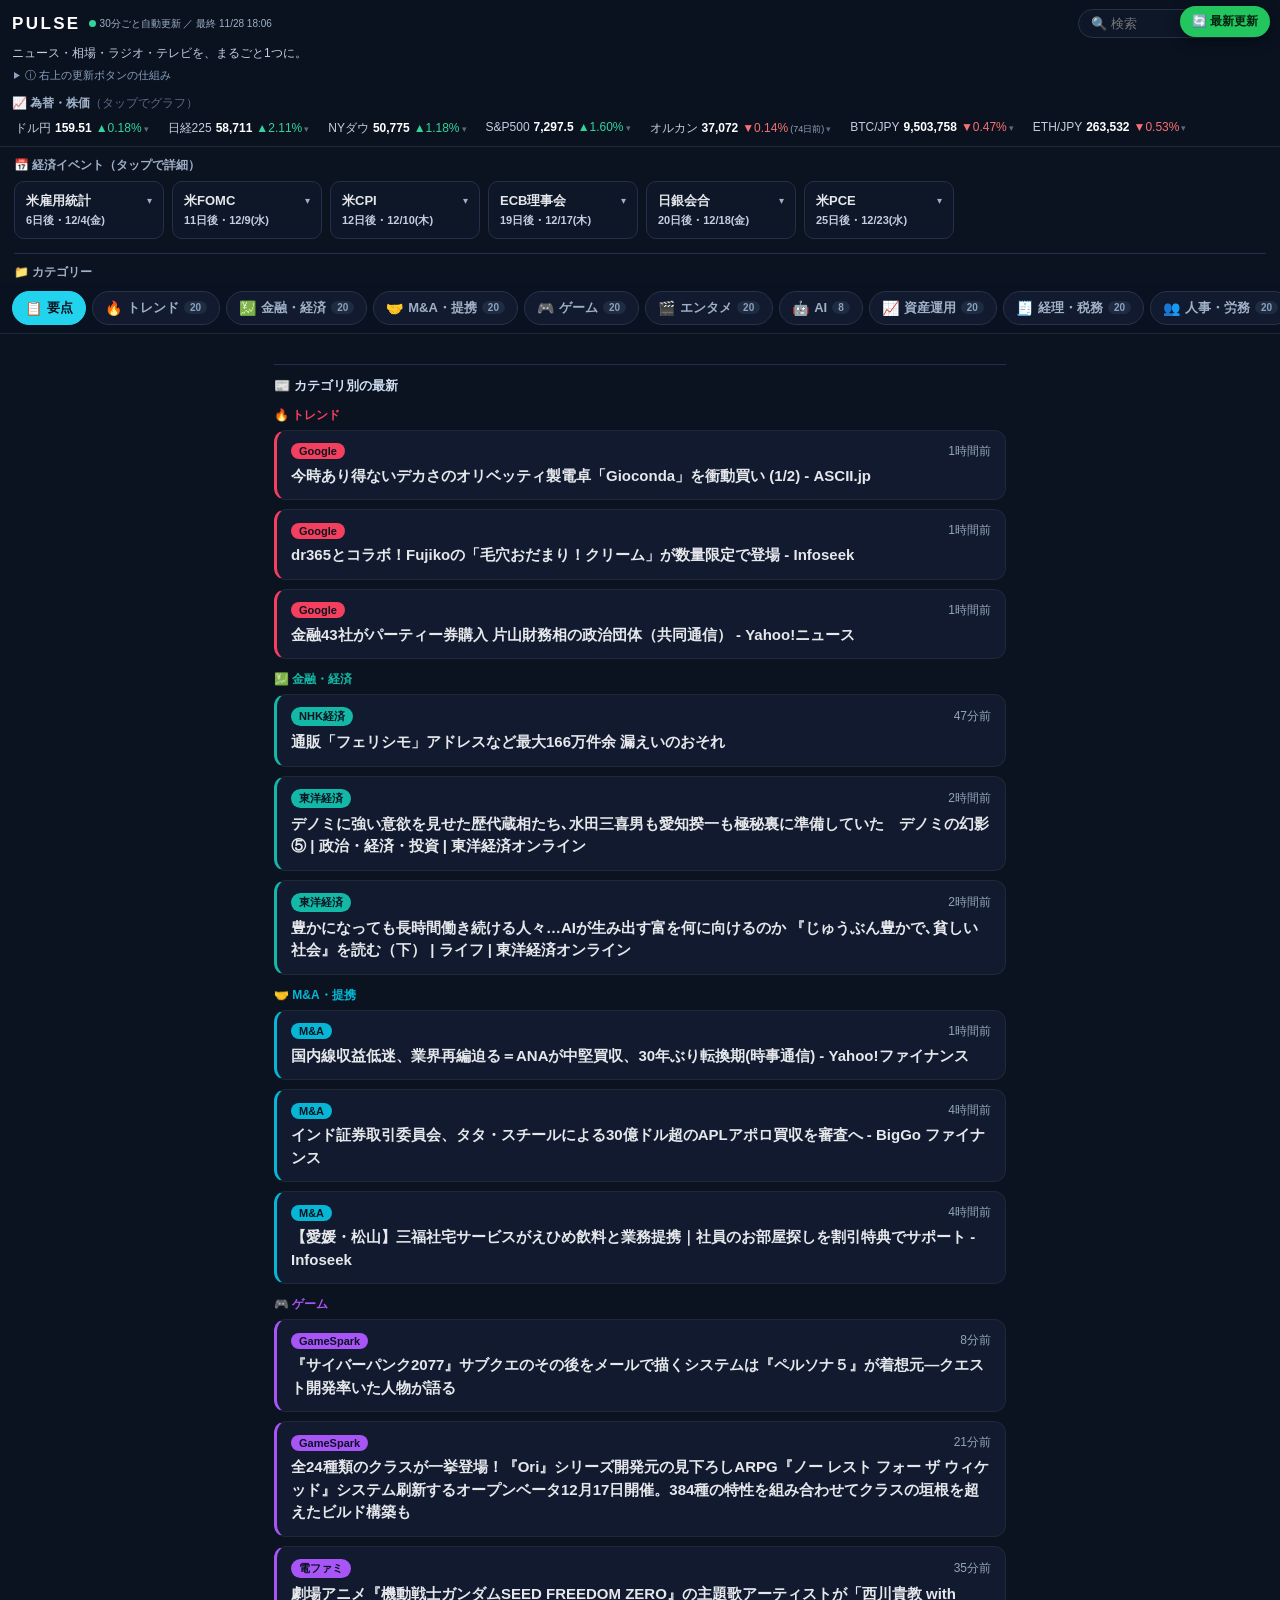
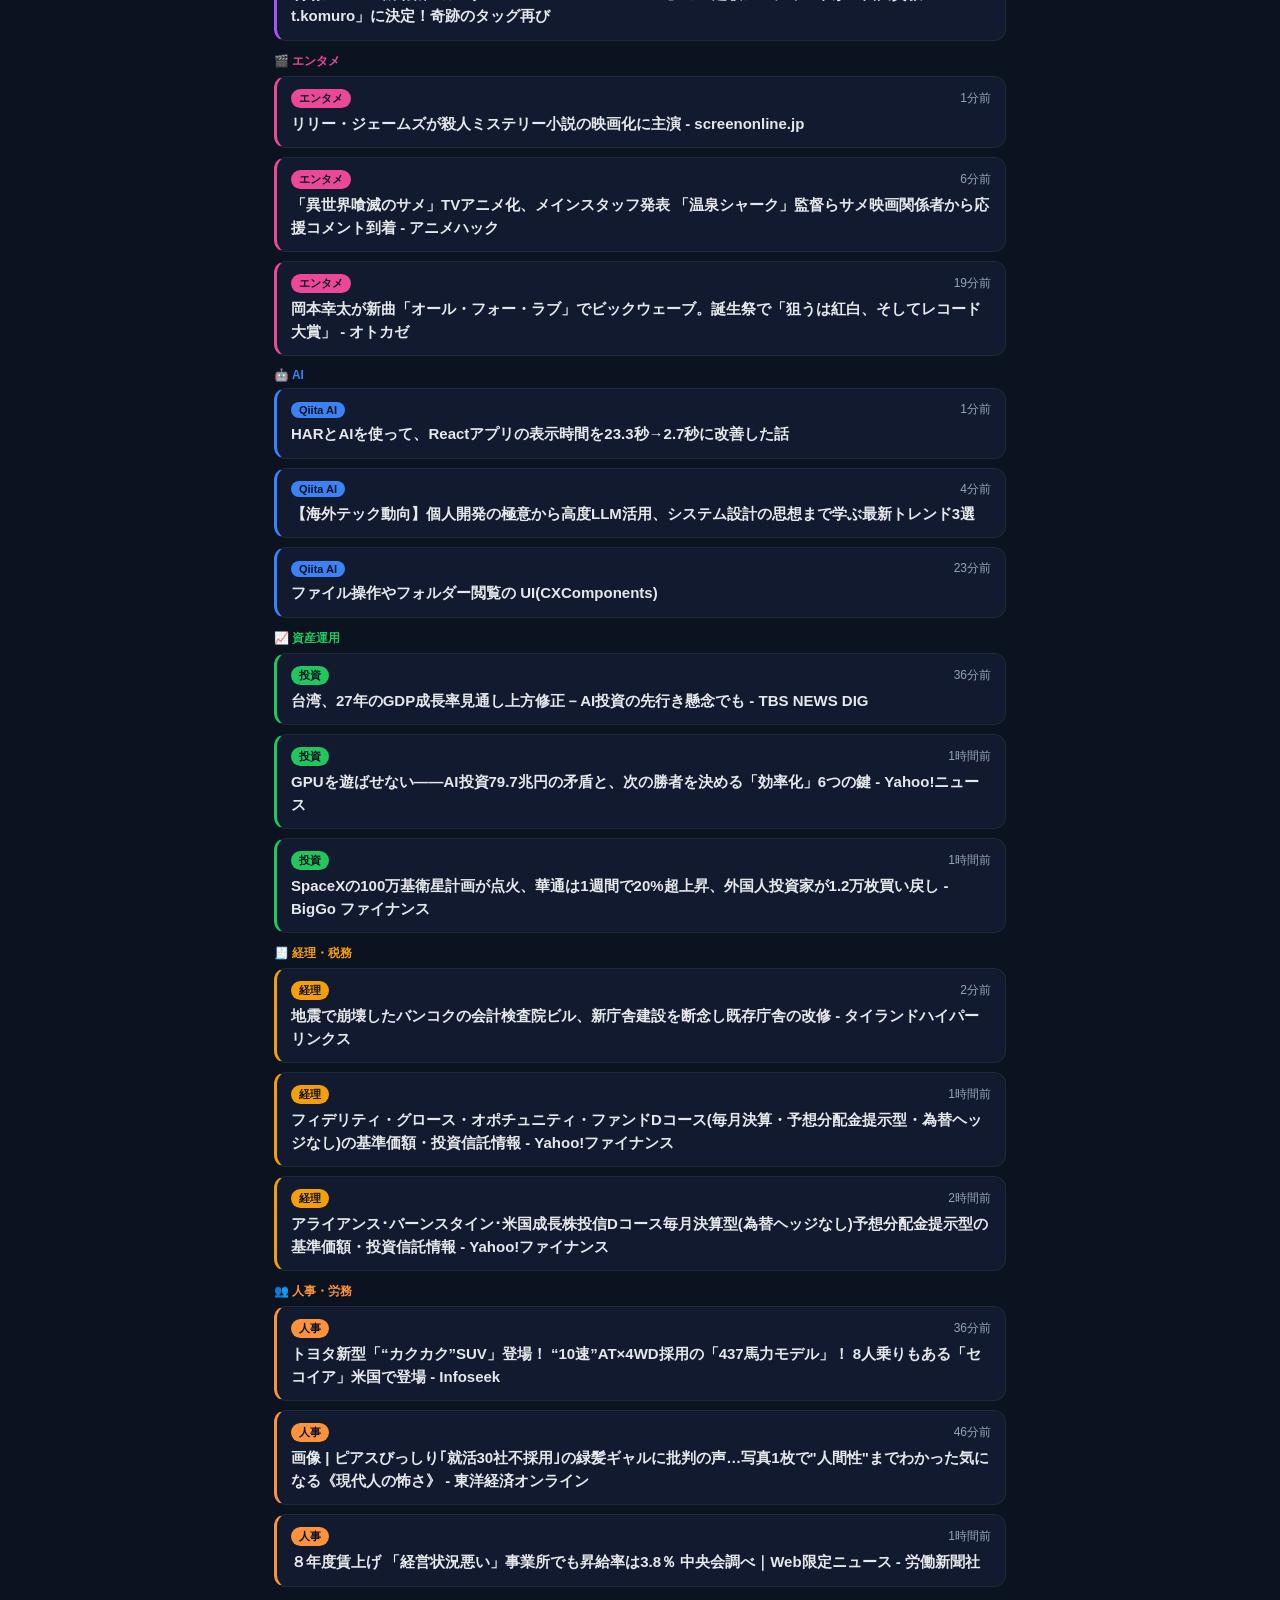
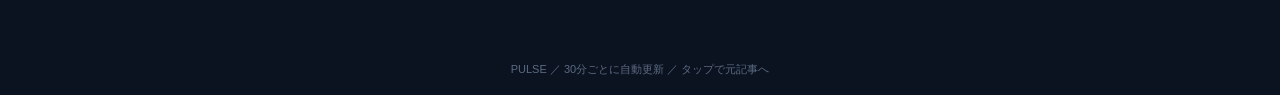
==== index.html @ e0dd20a8 "update: 2026-11-28 18:06:02" ====
<!DOCTYPE html>
<html lang="ja">
<head>
<meta charset="utf-8">
<meta name="viewport" content="width=device-width, initial-scale=1, maximum-scale=1, user-scalable=no, viewport-fit=cover">
<meta name="theme-color" content="#0b1220">
<meta name="mobile-web-app-capable" content="yes">
<meta name="apple-mobile-web-app-capable" content="yes">
<meta name="apple-mobile-web-app-status-bar-style" content="black-translucent">
<meta name="apple-mobile-web-app-title" content="PULSE">
<link rel="manifest" href="manifest.json">
<link rel="apple-touch-icon" href="icons/icon-180.png">
<title>PULSE</title>
<script>try{if(localStorage.getItem('phc')==='1')document.documentElement.classList.add('hc');}catch(e){}</script>
<link rel="stylesheet" href="app.88a0647902.css">
</head>
<body>
<button id="refresh" class="refresh">🔄 最新更新</button>
<header>
  <div class="brand"><h1>PULSE</h1>
    <span class="up"><span class="dot"></span>30分ごと自動更新 ／ 最終 11/28 18:06</span>
    <div class="sbox"><input id="q" placeholder="🔍 検索" aria-label="記事を検索" autocomplete="off"></div></div>
  <div class="appdesc">ニュース・相場・ラジオ・テレビを、まるごと1つに。</div>
  <details class="refreshnote"><summary>ⓘ 右上の更新ボタンの仕組み</summary>
  ※通常の「🔄 最新更新」を押すと、ラジオ（曲名・番組・歌詞）がその場で最新になります。ニュース・相場は30分ごとに自動で作り直しており、新しい版が届くとボタンが「🆕 新着あり」に変わります。この状態で押すと、ニュース・相場も含めて最新の内容に切り替わります（再生中の音を勝手に止めないよう、自動では切り替えません）。</details>
  <div class="tick-h">📈 為替・株価<span style="font-weight:400;color:#5b6b85">（タップでグラフ）</span></div>
  <div id="tick"><span class="t" data-i="0">ドル円<b>159.51</b><span class="up1">▲0.18%</span><span class="arw">▾</span></span><span class="t" data-i="1">日経225<b>58,711</b><span class="up1">▲2.11%</span><span class="arw">▾</span></span><span class="t" data-i="2">NYダウ<b>50,775</b><span class="up1">▲1.18%</span><span class="arw">▾</span></span><span class="t" data-i="3">S&amp;P500<b>7,297.5</b><span class="up1">▲1.60%</span><span class="arw">▾</span></span><span class="t" data-i="4">オルカン<b>37,072</b><span class="dn1">▼0.14%</span><span class="stale">(74日前)</span><span class="arw">▾</span></span><span class="t" data-i="5">BTC/JPY<b>9,503,758</b><span class="dn1">▼0.47%</span><span class="arw">▾</span></span><span class="t" data-i="6">ETH/JPY<b>263,532</b><span class="dn1">▼0.53%</span><span class="arw">▾</span></span></div>
  <div id="tickDetail" class="tickdetail"></div>
</header>
<div id="chartFs" class="chart-fs">
  <div class="chart-fs-hd"><span id="chartFsTitle"></span><button id="chartFsClose" type="button">✕ 閉じる</button></div>
  <div id="chartFsBody" class="chart-fs-body"></div>
</div>
<div id="events-wrap">
  <div class="ev-h">📅 経済イベント（タップで詳細）</div>
  <div id="events"><div class="evcard " data-i="0"><div class="ev-top"><span class="ev-name">米雇用統計</span><span class="ev-arrow">▾</span></div><div class="ev-when">6日後・12/4(金)</div></div><div class="evcard " data-i="1"><div class="ev-top"><span class="ev-name">米FOMC</span><span class="ev-arrow">▾</span></div><div class="ev-when">11日後・12/9(水)</div></div><div class="evcard " data-i="2"><div class="ev-top"><span class="ev-name">米CPI</span><span class="ev-arrow">▾</span></div><div class="ev-when">12日後・12/10(木)</div></div><div class="evcard " data-i="3"><div class="ev-top"><span class="ev-name">ECB理事会</span><span class="ev-arrow">▾</span></div><div class="ev-when">19日後・12/17(木)</div></div><div class="evcard " data-i="4"><div class="ev-top"><span class="ev-name">日銀会合</span><span class="ev-arrow">▾</span></div><div class="ev-when">20日後・12/18(金)</div></div><div class="evcard " data-i="5"><div class="ev-top"><span class="ev-name">米PCE</span><span class="ev-arrow">▾</span></div><div class="ev-when">25日後・12/23(水)</div></div></div>
  <div id="eventDetail" class="eventdetail"></div>
</div>
<div class="sec-divider"></div>
<div class="cat-h">📁 カテゴリー</div>
<nav>
<button class="tab active" data-t="digest" style="--c:#22d3ee"><span class="e">📋</span>要点</button>
<button class="tab" data-t="trend" style="--c:#f43f5e"><span class="e">🔥</span>トレンド<span class="n">20</span></button>
<button class="tab" data-t="finance" style="--c:#14b8a6"><span class="e">💹</span>金融・経済<span class="n">20</span></button>
<button class="tab" data-t="ma" style="--c:#06b6d4"><span class="e">🤝</span>M&amp;A・提携<span class="n">20</span></button>
<button class="tab" data-t="game" style="--c:#a855f7"><span class="e">🎮</span>ゲーム<span class="n">20</span></button>
<button class="tab" data-t="ent" style="--c:#ec4899"><span class="e">🎬</span>エンタメ<span class="n">20</span></button>
<button class="tab" data-t="ai" style="--c:#3b82f6"><span class="e">🤖</span>AI<span class="n">8</span></button>
<button class="tab" data-t="invest" style="--c:#22c55e"><span class="e">📈</span>資産運用<span class="n">20</span></button>
<button class="tab" data-t="account" style="--c:#f59e0b"><span class="e">🧾</span>経理・税務<span class="n">20</span></button>
<button class="tab" data-t="hr" style="--c:#fb923c"><span class="e">👥</span>人事・労務<span class="n">20</span></button>
<span class="tab-sep" aria-hidden="true"></span>
<button class="tab" data-t="bgm" style="--c:#38bdf8"><span class="e">🎧</span>BGM</button>
<button class="tab" data-t="radio" style="--c:#f472b6"><span class="e">📻</span>国内ラジオ</button>
<button class="tab" data-t="tv" style="--c:#ef4444"><span class="e">📺</span>テレビ</button>
<button class="tab" data-t="watch" style="--c:#eab308"><span class="e">⭐</span>ウォッチ</button>
<button class="tab" data-t="memo" style="--c:#94a3b8"><span class="e">📝</span>メモ</button>
<button class="navgear" id="tabSetBtn" type="button" aria-label="タブの並びと表示の設定">⚙</button>
</nav>
<main>
<section class="sec active" id="sec-digest" style="--c:#22d3ee"><div id="digestNew"></div><div class="dg-sec">📰 カテゴリ別の最新</div><div class="dg-h" style="--c:#f43f5e">🔥 トレンド</div><a class="card" style="--c:#f43f5e" href="https://news.google.com/rss/articles/CBMiZEFVX3lxTE96WlVIdzE5MnJ0cWJmT2d5VWcxYjEyRkJMMFBrTHctS1dyYXFTeUlSdTAtUFR1akNPR2gtdEZXbWtYZ1dEcFpSWXYwUTFxT2JZNXdBQ0RCbGRxMDFZZ0ZucEk2Mlo?oc=5" target="_blank" rel="noopener"><div class="meta"><span class="src">Google</span><span class="tm">1時間前</span></div><div class="ttl">今時あり得ないデカさのオリベッティ製電卓「Gioconda」を衝動買い (1/2) - ASCII.jp</div></a><a class="card" style="--c:#f43f5e" href="https://news.google.com/rss/articles/CBMiY0FVX3lxTE41ZVZsR3BWTVRNbUlfZ3FRb2dyVjhIcjdlc3psWlEyME12VHM3NWpHV0JzbUVZSGZ3R00taGcwOHZvXzg1RHJMVmFUMlhhU0Z1MFhDRUNLVWwtSEotQk03Y0otaw?oc=5" target="_blank" rel="noopener"><div class="meta"><span class="src">Google</span><span class="tm">1時間前</span></div><div class="ttl">dr365とコラボ！Fujikoの「毛穴おだまり！クリーム」が数量限定で登場 - Infoseek</div></a><a class="card" style="--c:#f43f5e" href="https://news.google.com/rss/articles/CBMif0FVX3lxTE1xTmp5QkNsM2RQUnhJdXZodTF6T2RGQlNrOGdwNTRRNjRBdFdXRXFweTU5R1JnTXZxMEpjNUhLZk9nSmpEYUE5S1BSalZpdEFCZE4tWExrd2FFcHRIZHJIczBaZDJGM1pOdUwyS3Nrb0loMTF3X2RpZ08tR3dhcmM?oc=5" target="_blank" rel="noopener"><div class="meta"><span class="src">Google</span><span class="tm">1時間前</span></div><div class="ttl">金融43社がパーティー券購入 片山財務相の政治団体（共同通信） - Yahoo!ニュース</div></a><div class="dg-h" style="--c:#14b8a6">💹 金融・経済</div><a class="card" style="--c:#14b8a6" href="https://news.web.nhk/newsweb/na/nd-20261128de82980" target="_blank" rel="noopener"><div class="meta"><span class="src">NHK経済</span><span class="tm">47分前</span></div><div class="ttl">通販「フェリシモ」アドレスなど最大166万件余 漏えいのおそれ</div></a><a class="card" style="--c:#14b8a6" href="https://toyokeizai.net/articles/-/965947?utm_source=rss&amp;utm_medium=http&amp;utm_campaign=link_back" target="_blank" rel="noopener"><div class="meta"><span class="src">東洋経済</span><span class="tm">2時間前</span></div><div class="ttl">デノミに強い意欲を見せた歴代蔵相たち､水田三喜男も愛知揆一も極秘裏に準備していた　デノミの幻影⑤ | 政治・経済・投資 | 東洋経済オンライン</div></a><a class="card" style="--c:#14b8a6" href="https://toyokeizai.net/articles/-/965944?utm_source=rss&amp;utm_medium=http&amp;utm_campaign=link_back" target="_blank" rel="noopener"><div class="meta"><span class="src">東洋経済</span><span class="tm">2時間前</span></div><div class="ttl">豊かになっても長時間働き続ける人々…AIが生み出す富を何に向けるのか 『じゅうぶん豊かで､貧しい社会』を読む（下） | ライフ | 東洋経済オンライン</div></a><div class="dg-h" style="--c:#06b6d4">🤝 M&amp;A・提携</div><a class="card" style="--c:#06b6d4" href="https://news.google.com/rss/articles/CBMihwFBVV95cUxOZUhZaHFWeTRsc29xSk5NUUd0V3VKbmc3UHlpTzZ6MnZoV1Vka3gtb2FtVDY3TTNZaDJCZG41X3V0UHZVeEU4elpjOUhaQTFiOUpaekVqdzAyelNZdzlrOWdkLXYtQXhDNS1maWVzcGJMTVpmbmlnbmV2amhxQ2dJMmhkZWRLTk0?oc=5" target="_blank" rel="noopener"><div class="meta"><span class="src">M&amp;A</span><span class="tm">1時間前</span></div><div class="ttl">国内線収益低迷、業界再編迫る＝ANAが中堅買収、30年ぶり転換期(時事通信) - Yahoo!ファイナンス</div></a><a class="card" style="--c:#06b6d4" href="https://news.google.com/rss/articles/CBMidEFVX3lxTE5yS01MbVZHSEFyOUppN0Zza2I0MjN1VFlNSzF1cm5nVkY1R1ByU3lVVTR6cjZ5Y3VHem1QclVFeXB3WjVvYk5CZF9CXzZibmc5YjNHeHFEU2hrVWRUNjRsZjlOWXNsNlFnMWI1ZFluYlR2QnpY?oc=5" target="_blank" rel="noopener"><div class="meta"><span class="src">M&amp;A</span><span class="tm">4時間前</span></div><div class="ttl">インド証券取引委員会、タタ・スチールによる30億ドル超のAPLアポロ買収を審査へ - BigGo ファイナンス</div></a><a class="card" style="--c:#06b6d4" href="https://news.google.com/rss/articles/CBMickFVX3lxTE9qaHNLU2RFZlpaUkY5NDg2OTJNNENFUkd2ZVItbU5LakJJSkhWU0lJMlBrTi12VTFvdXBTRXgyd2s5bU12RUQ4aVhnMlRUWEpzM0ZseVFCY3doTmEzTjdmVVpzV2NEM0dPcER0cUc5V21NQQ?oc=5" target="_blank" rel="noopener"><div class="meta"><span class="src">M&amp;A</span><span class="tm">4時間前</span></div><div class="ttl">【愛媛・松山】三福社宅サービスがえひめ飲料と業務提携｜社員のお部屋探しを割引特典でサポート - Infoseek</div></a><div class="dg-h" style="--c:#a855f7">🎮 ゲーム</div><a class="card" style="--c:#a855f7" href="http://www.gamespark.jp/article/2026/11/28/175417.html" target="_blank" rel="noopener"><div class="meta"><span class="src">GameSpark</span><span class="tm">8分前</span></div><div class="ttl">『サイバーパンク2077』サブクエのその後をメールで描くシステムは『ペルソナ５』が着想元―クエスト開発率いた人物が語る</div></a><a class="card" style="--c:#a855f7" href="http://www.gamespark.jp/article/2026/11/28/175416.html" target="_blank" rel="noopener"><div class="meta"><span class="src">GameSpark</span><span class="tm">21分前</span></div><div class="ttl">全24種類のクラスが一挙登場！『Ori』シリーズ開発元の見下ろしARPG『ノー レスト フォー ザ ウィケッド』システム刷新するオープンベータ12月17日開催。384種の特性を組み合わせてクラスの垣根を超えたビルド構築も</div></a><a class="card" style="--c:#a855f7" href="https://news.denfaminicogamer.jp/news/261128i" target="_blank" rel="noopener"><div class="meta"><span class="src">電ファミ</span><span class="tm">35分前</span></div><div class="ttl">劇場アニメ『機動戦士ガンダムSEED FREEDOM ZERO』の主題歌アーティストが「西川貴教 with t.komuro」に決定！奇跡のタッグ再び</div></a><div class="dg-h" style="--c:#ec4899">🎬 エンタメ</div><a class="card" style="--c:#ec4899" href="https://news.google.com/rss/articles/CBMihwFBVV95cUxQNEJWMzBJUXA2U1luSUFyb1NYSTJzSWtmeGlPMEZ1dFo4T2RobzlxUnUxbFdXbGw3U1ZIMGxjR0ljTktfbThaS1ZKdWY4YU9YRzFkck93SGo2MDJBWGJKUnh5N3BMcDQxMVEwUUtLd1Ryb2ZIUWl5VEVYQkJVNm5YY0U4N2xoRGM?oc=5" target="_blank" rel="noopener"><div class="meta"><span class="src">エンタメ</span><span class="tm">1分前</span></div><div class="ttl">リリー・ジェームズが殺人ミステリー小説の映画化に主演 - screenonline.jp</div></a><a class="card" style="--c:#ec4899" href="https://news.google.com/rss/articles/CBMiS0FVX3lxTE5iOFVBSlJWdkp6OG53Q2NZRmtUSzV5LWUxQ1E2RjNKVmV4MjRiTDZXX194NS1FejhCa3poclc3VUYtRHdjZkFQMi04WQ?oc=5" target="_blank" rel="noopener"><div class="meta"><span class="src">エンタメ</span><span class="tm">6分前</span></div><div class="ttl">「異世界喰滅のサメ」TVアニメ化、メインスタッフ発表 「温泉シャーク」監督らサメ映画関係者から応援コメント到着 - アニメハック</div></a><a class="card" style="--c:#ec4899" href="https://news.google.com/rss/articles/CBMiTkFVX3lxTE8walFZSldxaU4tRU1wNjZiVVJ2blBjX0NFdXloQzJ2MDEzeHNTSHA2Mmdud2pnZXlJeUFBMTNzZzJ5UGR2TVJNTHFPWjFJQQ?oc=5" target="_blank" rel="noopener"><div class="meta"><span class="src">エンタメ</span><span class="tm">19分前</span></div><div class="ttl">岡本幸太が新曲「オール・フォー・ラブ」でビックウェーブ。誕生祭で「狙うは紅白、そしてレコード大賞」 - オトカゼ</div></a><div class="dg-h" style="--c:#3b82f6">🤖 AI</div><a class="card" style="--c:#3b82f6" href="https://qiita.com/musenmai/items/44a1b306dfe5c6b47c6a" target="_blank" rel="noopener"><div class="meta"><span class="src">Qiita AI</span><span class="tm">1分前</span></div><div class="ttl">HARとAIを使って、Reactアプリの表示時間を23.3秒→2.7秒に改善した話</div></a><a class="card" style="--c:#3b82f6" href="https://qiita.com/tanakanekosuke/items/95c315a563b765d24ccc" target="_blank" rel="noopener"><div class="meta"><span class="src">Qiita AI</span><span class="tm">4分前</span></div><div class="ttl">【海外テック動向】個人開発の極意から高度LLM活用、システム設計の思想まで学ぶ最新トレンド3選</div></a><a class="card" style="--c:#3b82f6" href="https://qiita.com/aotan083/items/d9e93078c17b58ec42ab" target="_blank" rel="noopener"><div class="meta"><span class="src">Qiita AI</span><span class="tm">23分前</span></div><div class="ttl">ファイル操作やフォルダー閲覧の UI(CXComponents)</div></a><div class="dg-h" style="--c:#22c55e">📈 資産運用</div><a class="card" style="--c:#22c55e" href="https://news.google.com/rss/articles/CBMidEFVX3lxTE5PQnRjWFA5c2o0bXdKS29xZWFyckJGd1FmaHJVOTV0czNZcGsyaVV4S3R6OXRRbTJpRnA4ZUtIN1NLOVBfQ3BBZWc4el9mMWQwOExBSTZsbVMxalZaSzdsTFFDQ0dRTkdrSXFBd09vcGQtN0Zw?oc=5" target="_blank" rel="noopener"><div class="meta"><span class="src">投資</span><span class="tm">36分前</span></div><div class="ttl">台湾、27年のGDP成長率見通し上方修正－AI投資の先行き懸念でも - TBS NEWS DIG</div></a><a class="card" style="--c:#22c55e" href="https://news.google.com/rss/articles/CBMif0FVX3lxTE9HZnd1elByeXVIN09FU0RzdTRPUEdrVV9GaEx0YUpxT2dwSnRteU1YUFcyazJOOVRHVlRfX2taRWsxYmdlWUhWRFlQWWRoeHNZczNBTXBXcVJUamtLQlBZbkt3TGduOW1Ta2U5eUxhSUJydFJiVlhtOXlWdnJpZjQ?oc=5" target="_blank" rel="noopener"><div class="meta"><span class="src">投資</span><span class="tm">1時間前</span></div><div class="ttl">GPUを遊ばせない――AI投資79.7兆円の矛盾と、次の勝者を決める「効率化」6つの鍵 - Yahoo!ニュース</div></a><a class="card" style="--c:#22c55e" href="https://news.google.com/rss/articles/CBMidEFVX3lxTE5KX3FJby1ELUdobjVRWmhVeXU2NnoxaHNCTnZVTW5iTXBuNFQwU2Etajh1dnBXMkdJMTJjSGhEVFpsLWEzX0xvVmkybEpaXzJTZGVWOFRzemRnUGlQTkhFU3l5YWdndnhoSjFwckdmMF9iY19G?oc=5" target="_blank" rel="noopener"><div class="meta"><span class="src">投資</span><span class="tm">1時間前</span></div><div class="ttl">SpaceXの100万基衛星計画が点火、華通は1週間で20%超上昇、外国人投資家が1.2万枚買い戻し - BigGo ファイナンス</div></a><div class="dg-h" style="--c:#f59e0b">🧾 経理・税務</div><a class="card" style="--c:#f59e0b" href="https://news.google.com/rss/articles/CBMiVEFVX3lxTFAwMk9IWGl1d2VCRUFsUGxsMnJ1WTZHRGpSbmFBem1vcW9HdlhpX3ltUVNibTlPcFpuTUtYZFRTR0NqYTJFMVBGNi1YNjRkR3REUS1mWg?oc=5" target="_blank" rel="noopener"><div class="meta"><span class="src">経理</span><span class="tm">2分前</span></div><div class="ttl">地震で崩壊したバンコクの会計検査院ビル、新庁舎建設を断念し既存庁舎の改修 - タイランドハイパーリンクス</div></a><a class="card" style="--c:#f59e0b" href="https://news.google.com/rss/articles/CBMiVEFVX3lxTFBmRDBqUy1NN1RvMWxlUlktYXF5c0ktZXJvQm9FS00wVDk4SlhWa0VwM280ZUdadjIzODVESVVmXzhjMzY5Y2h2cmxDT3dWVzJaWE5odg?oc=5" target="_blank" rel="noopener"><div class="meta"><span class="src">経理</span><span class="tm">1時間前</span></div><div class="ttl">フィデリティ・グロース・オポチュニティ・ファンドDコース(毎月決算・予想分配金提示型・為替ヘッジなし)の基準価額・投資信託情報 - Yahoo!ファイナンス</div></a><a class="card" style="--c:#f59e0b" href="https://news.google.com/rss/articles/CBMiVEFVX3lxTE1zckZSdHVvbExXV2xBc3Qtdk51MGlVVU9UNHZWeVRPMnRTNFJ6RTlfMjByUlZ6UEc4WGhvVURYd2RIRW5Oa0hXeXVMd0xETDdqamdPZw?oc=5" target="_blank" rel="noopener"><div class="meta"><span class="src">経理</span><span class="tm">2時間前</span></div><div class="ttl">アライアンス･バーンスタイン･米国成長株投信Dコース毎月決算型(為替ヘッジなし)予想分配金提示型の基準価額・投資信託情報 - Yahoo!ファイナンス</div></a><div class="dg-h" style="--c:#fb923c">👥 人事・労務</div><a class="card" style="--c:#fb923c" href="https://news.google.com/rss/articles/[base64]?oc=5" target="_blank" rel="noopener"><div class="meta"><span class="src">人事</span><span class="tm">36分前</span></div><div class="ttl">トヨタ新型「“カクカク”SUV」登場！ “10速”AT×4WD採用の「437馬力モデル」！ 8人乗りもある「セコイア」米国で登場 - Infoseek</div></a><a class="card" style="--c:#fb923c" href="https://news.google.com/rss/articles/CBMiXkFVX3lxTE1sbGJObkRNUzhLMXhwNm84akdReUFqSDdlbGxoNF9ISkt5YkUxWUp2Mmxqa1BOZG1zTGJwMU95RWhMMzFSaWYwN2VmZHJlRHpBWmZLV2Qzd0ZDdkU3VWc?oc=5" target="_blank" rel="noopener"><div class="meta"><span class="src">人事</span><span class="tm">46分前</span></div><div class="ttl">画像 | ピアスびっしり｢就活30社不採用｣の緑髪ギャルに批判の声…写真1枚で&quot;人間性&quot;までわかった気になる《現代人の怖さ》 - 東洋経済オンライン</div></a><a class="card" style="--c:#fb923c" href="https://news.google.com/rss/articles/CBMiS0FVX3lxTE10RjRUbFBHRk5ZZ1dTazVGb2hCT3o5OFY4X2o2NjJwWHNsS1NYclV4NDU2eWRvQVptMnlJZEFFQTBNa3hETkZqMGRsSQ?oc=5" target="_blank" rel="noopener"><div class="meta"><span class="src">人事</span><span class="tm">1時間前</span></div><div class="ttl">８年度賃上げ 「経営状況悪い」事業所でも昇給率は3.8％ 中央会調べ｜Web限定ニュース - 労働新聞社</div></a></section>
<section class="sec" id="sec-trend" style="--c:#f43f5e"><a class="card" href="https://news.google.com/rss/articles/CBMiZEFVX3lxTE96WlVIdzE5MnJ0cWJmT2d5VWcxYjEyRkJMMFBrTHctS1dyYXFTeUlSdTAtUFR1akNPR2gtdEZXbWtYZ1dEcFpSWXYwUTFxT2JZNXdBQ0RCbGRxMDFZZ0ZucEk2Mlo?oc=5" target="_blank" rel="noopener"><div class="meta"><span class="src">Google</span><span class="tm">1時間前</span></div><div class="ttl">今時あり得ないデカさのオリベッティ製電卓「Gioconda」を衝動買い (1/2) - ASCII.jp</div></a><a class="card" href="https://news.google.com/rss/articles/CBMiY0FVX3lxTE41ZVZsR3BWTVRNbUlfZ3FRb2dyVjhIcjdlc3psWlEyME12VHM3NWpHV0JzbUVZSGZ3R00taGcwOHZvXzg1RHJMVmFUMlhhU0Z1MFhDRUNLVWwtSEotQk03Y0otaw?oc=5" target="_blank" rel="noopener"><div class="meta"><span class="src">Google</span><span class="tm">1時間前</span></div><div class="ttl">dr365とコラボ！Fujikoの「毛穴おだまり！クリーム」が数量限定で登場 - Infoseek</div></a><a class="card" href="https://news.google.com/rss/articles/CBMif0FVX3lxTE1xTmp5QkNsM2RQUnhJdXZodTF6T2RGQlNrOGdwNTRRNjRBdFdXRXFweTU5R1JnTXZxMEpjNUhLZk9nSmpEYUE5S1BSalZpdEFCZE4tWExrd2FFcHRIZHJIczBaZDJGM1pOdUwyS3Nrb0loMTF3X2RpZ08tR3dhcmM?oc=5" target="_blank" rel="noopener"><div class="meta"><span class="src">Google</span><span class="tm">1時間前</span></div><div class="ttl">金融43社がパーティー券購入 片山財務相の政治団体（共同通信） - Yahoo!ニュース</div></a><a class="card" href="https://news.google.com/rss/articles/CBMif0FVX3lxTFBUcUtGTTI1b2g3Y3Y3ZElSenhTRkZUN2lDR3g3SzNjZy1Ha1lOVWlXOU1iSGljT0tFVWh0NklkckNxemx1ZTdrd1gxZTVRTXM2MnRhR2FiRzhRUTVCbXVRanJENnJjWG5haXlqdGJRRDA5LXUzRHo4N09WcVJmaXc?oc=5" target="_blank" rel="noopener"><div class="meta"><span class="src">Google</span><span class="tm">1時間前</span></div><div class="ttl">【日本一のイケメン中学生決定】新潟県出身の1年生・小柳丈くん＜男子中学生ミスターコン2026＞（モデルプレス） - Yahoo!ニュース</div></a><a class="card" href="https://news.google.com/rss/articles/CBMif0FVX3lxTFAwU0RLS01vTFpzaXY1TWhqbmQtd3JKcHJRR2k2YXlUOHJ0bmJxSW1zR1RqYTZiVTA3QkJodzR3VlBabjFwbVFRR1ViT0VZZ1FYcEUtZXFHN3pBcndpWWlqN1YwN0JmWG5zTEpqMV9yZVVxRHhHSlJCSEtzMnBBWmM?oc=5" target="_blank" rel="noopener"><div class="meta"><span class="src">Google</span><span class="tm">1時間前</span></div><div class="ttl">木梨憲武 安田成美の還暦を最新夫婦ショットで祝福 誕生日ライブ準備見守り「おめでとう&amp;PEACE！」（スポニチアネックス） - Yahoo!ニュース</div></a><a class="card" href="https://news.google.com/rss/articles/CBMif0FVX3lxTFBKWjRnNk5Za3NIZ2xmdDVJSllfQ3BYemxEaVV5SzRrSlpqZFJJYVZBU1RQeWZ6WWN4bjJXQnFVQjhmeWdsUm9DLWFrWUZ1ZEFjNFhGUERTM1Jjc0lrZVVJUlUyWGtNU1VCZ0dmbTFLd0IxNjVHaW1vY3ZwSFYzRTQ?oc=5" target="_blank" rel="noopener"><div class="meta"><span class="src">Google</span><span class="tm">2時間前</span></div><div class="ttl">大統領の長男で軍司令官を「親の七光り」「キャベツ頭」とやゆした女性活動家、拉致される ウガンダ（ＡＦＰ＝時事） - Yahoo!ニュース</div></a><a class="card" href="https://news.google.com/rss/articles/CBMiakFVX3lxTE9iTDU0MExmVnAtanB0UXI4WU1fVkUtYnhTZ3FCbUtMRGhIc1ZmREVPWlM5RnBPT0FibmxqS1otOXpUQi16Q1RRYko3S0ZjUEpzSk0yRnRkSHd6d25Ib01fQzVYUHd1R1EydEE?oc=5" target="_blank" rel="noopener"><div class="meta"><span class="src">Google</span><span class="tm">2時間前</span></div><div class="ttl">【Amazonブラックフライデー先行セール】NIMASO iPhone 18 Pro Max/17 Pro Max用ケース MagSafe対応 PUレザーケース - AppBank</div></a><a class="card" href="https://news.google.com/rss/articles/CBMiUEFVX3lxTE4yVVNrZWlJbUdjLVpJRHljQnJwUHhvZVc3UDVKMDhiY01wdmpOTHVaMEkyTHhjcUowZFQ1aFRwMjBuaEtQejBTdlg3SHQ4YlJw?oc=5" target="_blank" rel="noopener"><div class="meta"><span class="src">Google</span><span class="tm">2時間前</span></div><div class="ttl">山中に2人の遺体 一部は白骨化 - Yahoo!ニュース</div></a><a class="card" href="https://news.google.com/rss/articles/CBMiYkFVX3lxTE83UmlNd01BdFRQVHRZY3dyQUJNcm9iVUstb0FUUUVTZy02eUpLS1dkY3hnQUxxY1p6eDktc0o3a196eGwwZ3g3QWR2U3RKNVlJRVhINy1tVXdjUXNBRmZzQUh3?oc=5" target="_blank" rel="noopener"><div class="meta"><span class="src">Google</span><span class="tm">2時間前</span></div><div class="ttl">伊藤大海がカブスと合意 幼い頃からの夢を叶え、北海道から世界へ - 道新スポーツ</div></a><a class="card" href="https://news.google.com/rss/articles/CBMif0FVX3lxTE52Y1d6VXJRQnhRNWZuUTdTeW93dmc0ZnhQdWYxakNscDl5OWMtMThxb2JXRDFvREJXeGE5RXR5bDFXS00wckM1d2RxWUYzQnA0UlRubUVFdl9HSjFCaHUtRXJ3d21CU0d1UC1rb0RrS0dkUGVvTXZMdnJrYklVWTA?oc=5" target="_blank" rel="noopener"><div class="meta"><span class="src">Google</span><span class="tm">3時間前</span></div><div class="ttl">ロシア拘束記者は「脅迫の材料」 国営放送の元キャスター（共同通信） - Yahoo!ニュース</div></a><a class="card" href="https://news.google.com/rss/articles/CBMif0FVX3lxTFBSSDRtbURrU0p1M1RvcXRqNTFkQjhjclM3cU9DR05QZkdHRHdyQ3RLbXQ4QlZWYV9mWFRjU29tS2NJdC1hLXFxTVRPb252SnFBVU9JZk00WU9wMTVuLXFSWDRKRXdSMUlUN0VhTkRraHZyem1Lcy1KWk5FVV9QQW8?oc=5" target="_blank" rel="noopener"><div class="meta"><span class="src">Google</span><span class="tm">3時間前</span></div><div class="ttl">阪神、中川圭太を獲得 オリックスからFA―プロ野球（時事通信） - Yahoo!ニュース</div></a><a class="card" href="https://news.google.com/rss/articles/CBMif0FVX3lxTE5UUXc4Zy13WTVOeDMtd1JQSDZZc0hCV2hVNzRlMVE0ZVJza1dRTGloTjNSTU1TRERDa2xvaWN4WkhtWXhYWWdzbEpidmFJYXVFeWZBSUJJaV9SbDhBYnZPNUZNTkdjTGRwZ1M3a0JTcjVYNDl2OEliR2JCVmpGeVE?oc=5" target="_blank" rel="noopener"><div class="meta"><span class="src">Google</span><span class="tm">3時間前</span></div><div class="ttl">米軍、英空軍基地に飛来の無人機撃退 ＦＴ報道（ロイター） - Yahoo!ニュース</div></a><a class="card" href="https://news.google.com/rss/articles/CBMiUEFVX3lxTE1tYW1xbGQ0ZmtGWEgzME40dUNKSjJZOVBvMzJ2eG14UURWQkZpbnZKXzc5MEVHbnkwZzhrNS1oVTlwb0RwbDlnRkVqdU5NYWRX?oc=5" target="_blank" rel="noopener"><div class="meta"><span class="src">Google</span><span class="tm">3時間前</span></div><div class="ttl">米議会 フアンCEOの追及本格化へ - Yahoo!ニュース</div></a><a class="card" href="https://news.google.com/rss/articles/CBMiUEFVX3lxTE5tMVRDbVRuV1EwNTI0eG1Uem80eUtQZEFaX0RzWk92bExtM08zeUtUR1F4aFdWbzFoZ1RJVF96RDNyeEY5QXBINE9uekhuVFl5?oc=5" target="_blank" rel="noopener"><div class="meta"><span class="src">Google</span><span class="tm">3時間前</span></div><div class="ttl">台湾の統一地方選 与党が伸長か - Yahoo!ニュース</div></a><a class="card" href="https://news.google.com/rss/articles/CBMiUEFVX3lxTE9lYmhmZnpDVnNQa3NsQWJYQWJKZUZZa3MzYlNReXdCamhMNXIxMG5CNVFmREV2ZFFLMGRUX0dEMjhzREpOUk9PRl9DWjBvX2U1?oc=5" target="_blank" rel="noopener"><div class="meta"><span class="src">Google</span><span class="tm">3時間前</span></div><div class="ttl">人間さながらロボ発売へ 中国企業 - Yahoo!ニュース</div></a><a class="card" href="https://news.google.com/rss/articles/CBMif0FVX3lxTFB6ODZ1YU1HaFRCbVlWeVBUSkNELTZsRzdZRmUwMGY2cGRJR0NLOEJGZ21RV2h0ZVlhUkFwRjN3TE1Ed0RNZEI4a2QzejZYTVlDU1RWQWFua2NIdW82cmtWWVFHVEo4MFJpQVhrd1NWN0VYRzRvQ1F0RExKLV91Vnc?oc=5" target="_blank" rel="noopener"><div class="meta"><span class="src">Google</span><span class="tm">3時間前</span></div><div class="ttl">マンジャロを無許可で販売か 生活保護を受給の女（40）逮捕 人気のマンジャロを求め長崎・対馬に韓国人殺到「韓国より安く買える」【news23】（TBS NEWS DIG Powered by JNN） - Yahoo!ニュース</div></a><a class="card" href="https://news.google.com/rss/articles/CBMiX0FVX3lxTFBfYjZxanBYT2ZDNHMzVGRLR1l4LUk3VnROdmdHS0RUTF9IekJIM1dLeW5SYTNhZ1cxRjV0eG1HVlJIWWtGN0xKR2FocGNOanV6cmFNYzBfMzRnOU13YWNF?oc=5" target="_blank" rel="noopener"><div class="meta"><span class="src">Google</span><span class="tm">4時間前</span></div><div class="ttl">オープンAIがアップルを提訴 開発競争を背景に対立深まる - NHKニュース</div></a><a class="card" href="https://news.google.com/rss/articles/[base64]?oc=5" target="_blank" rel="noopener"><div class="meta"><span class="src">Google</span><span class="tm">4時間前</span></div><div class="ttl">米ユナイテッド・フィデリティ銀が破綻、2年超で最大規模 - Reuters</div></a><a class="card" href="https://news.google.com/rss/articles/CBMiVkFVX3lxTE9SMnQwT2hGTm9BNTUxU2k2V0w1UTNpaUw1TklhUkNMa0tIYXFoOElBV0xoRFlyazhuSWtBbWw3UG9XZEczVncyeV9jeE1uMzFtU2g3dTJn?oc=5" target="_blank" rel="noopener"><div class="meta"><span class="src">Google</span><span class="tm">4時間前</span></div><div class="ttl">王林「毎年行く」LAでのオフショに反響「綺麗すぎ」「すっげえスタイル」 - オリコンニュース</div></a><a class="card" href="https://news.google.com/rss/articles/CBMiVkFVX3lxTFBKSl9KN190c1pseTRxbzVBQ29odXNBSFZnay1wcmFzNldaYkc0TDI5VVlqSUJrZ01kTkVXdC1Xcm5yZG1rUVhEWlJsU0NRcjVWelp1bXZB?oc=5" target="_blank" rel="noopener"><div class="meta"><span class="src">Google</span><span class="tm">5時間前</span></div><div class="ttl">11月28日(土)放送、日本テレビ系「ベストアーティスト2026」パフォーマンス楽曲発表 - Mrs. GREEN APPLE OFFICIAL SITE</div></a></section>
<section class="sec" id="sec-finance" style="--c:#14b8a6"><a class="card" href="https://news.web.nhk/newsweb/na/nd-20261128de82980" target="_blank" rel="noopener"><div class="meta"><span class="src">NHK経済</span><span class="tm">47分前</span></div><div class="ttl">通販「フェリシモ」アドレスなど最大166万件余 漏えいのおそれ</div></a><a class="card" href="https://toyokeizai.net/articles/-/965947?utm_source=rss&amp;utm_medium=http&amp;utm_campaign=link_back" target="_blank" rel="noopener"><div class="meta"><span class="src">東洋経済</span><span class="tm">2時間前</span></div><div class="ttl">デノミに強い意欲を見せた歴代蔵相たち､水田三喜男も愛知揆一も極秘裏に準備していた　デノミの幻影⑤ | 政治・経済・投資 | 東洋経済オンライン</div></a><a class="card" href="https://toyokeizai.net/articles/-/965944?utm_source=rss&amp;utm_medium=http&amp;utm_campaign=link_back" target="_blank" rel="noopener"><div class="meta"><span class="src">東洋経済</span><span class="tm">2時間前</span></div><div class="ttl">豊かになっても長時間働き続ける人々…AIが生み出す富を何に向けるのか 『じゅうぶん豊かで､貧しい社会』を読む（下） | ライフ | 東洋経済オンライン</div></a><a class="card" href="https://toyokeizai.net/articles/-/964791?utm_source=rss&amp;utm_medium=http&amp;utm_campaign=link_back" target="_blank" rel="noopener"><div class="meta"><span class="src">東洋経済</span><span class="tm">5時間前</span></div><div class="ttl">【元付き人が証言】1987年､アントニオ猪木が&quot;ビッグマッチ&quot;でも見せない殺気を発した《巌流島の闘い》の意外な顚末 | ライフ | 東洋経済オンライン</div></a><a class="card" href="https://toyokeizai.net/articles/-/965795?utm_source=rss&amp;utm_medium=http&amp;utm_campaign=link_back" target="_blank" rel="noopener"><div class="meta"><span class="src">東洋経済</span><span class="tm">6時間前</span></div><div class="ttl">月収45万円が15万円に…WEBライターが&quot;ギュられた&quot;現実　｢AIに奪われやすい職･残りやすい職｣とは何か | ライフ | 東洋経済オンライン</div></a><a class="card" href="https://toyokeizai.net/articles/-/965943?utm_source=rss&amp;utm_medium=http&amp;utm_campaign=link_back" target="_blank" rel="noopener"><div class="meta"><span class="src">東洋経済</span><span class="tm">7時間前</span></div><div class="ttl">〈書評〉『知能爆発』『世界地図と地球の時間 グリニッジ標準時と本初子午線』『昭和史の道を往く』 | ライフ | 東洋経済オンライン</div></a><a class="card" href="https://toyokeizai.net/articles/-/965830?utm_source=rss&amp;utm_medium=http&amp;utm_campaign=link_back" target="_blank" rel="noopener"><div class="meta"><span class="src">東洋経済</span><span class="tm">7時間前</span></div><div class="ttl">外食プロのテク応用！缶詰なのに凄いフレッシュ感､下ごしらえ不要でお店レベルに…｢至高のサバ缶パスタ｣超簡単レシピ | ライフ | 東洋経済オンライン</div></a><a class="card" href="https://news.web.nhk/newsweb/na/nd-20261128de82863" target="_blank" rel="noopener"><div class="meta"><span class="src">NHK経済</span><span class="tm">7時間前</span></div><div class="ttl">データセンター整備めぐり 政府が関係者向け指針策定へ</div></a><a class="card" href="https://toyokeizai.net/articles/-/963662?utm_source=rss&amp;utm_medium=http&amp;utm_campaign=link_back" target="_blank" rel="noopener"><div class="meta"><span class="src">東洋経済</span><span class="tm">8時間前</span></div><div class="ttl">小田原北条家はなぜ滅亡したのか？島津や長宗我部は存続したのに…戦国大名の明暗が分かれた背景 | キャリア・教育 | 東洋経済オンライン</div></a><a class="card" href="https://toyokeizai.net/articles/-/966182?utm_source=rss&amp;utm_medium=http&amp;utm_campaign=link_back" target="_blank" rel="noopener"><div class="meta"><span class="src">東洋経済</span><span class="tm">9時間前</span></div><div class="ttl">編集部厳選､注目の経済ニュース！【11月28日】 今週のトピックス＆来週のスケジュール | ビジネス | 東洋経済オンライン</div></a><a class="card" href="https://toyokeizai.net/articles/-/965730?utm_source=rss&amp;utm_medium=http&amp;utm_campaign=link_back" target="_blank" rel="noopener"><div class="meta"><span class="src">東洋経済</span><span class="tm">9時間前</span></div><div class="ttl">4割超が｢管理職やめたい｣…限界迎えるミドルの重荷を下ろす､日揮の&quot;部長職3人分担&quot;に三井住友海上の&quot;アシマネ&quot;制度 | キャリア・教育 | 東洋経済オンライン</div></a><a class="card" href="https://toyokeizai.net/articles/-/965737?utm_source=rss&amp;utm_medium=http&amp;utm_campaign=link_back" target="_blank" rel="noopener"><div class="meta"><span class="src">東洋経済</span><span class="tm">9時間前</span></div><div class="ttl">｢地理選択ってダメなの？｣【偏差値35】から東大に合格した僕がそれでも言いたい&quot;地理の凄み  &quot; | ライフ | 東洋経済オンライン</div></a><a class="card" href="https://toyokeizai.net/articles/-/965298?utm_source=rss&amp;utm_medium=http&amp;utm_campaign=link_back" target="_blank" rel="noopener"><div class="meta"><span class="src">東洋経済</span><span class="tm">9時間前</span></div><div class="ttl">まるでラードを溶かしたように白濁することも《ベトベト･ギトギト･トゲトゲ》腎臓の大敵｢3つの血液｣の正体とは | ライフ | 東洋経済オンライン</div></a><a class="card" href="https://toyokeizai.net/articles/-/966215?utm_source=rss&amp;utm_medium=http&amp;utm_campaign=link_back" target="_blank" rel="noopener"><div class="meta"><span class="src">東洋経済</span><span class="tm">10時間前</span></div><div class="ttl">台北市長選｢民主主義の祭り｣は市民生活の迷惑なのか､沈伯洋の異例の前夜祭中止で問われる台湾の熱狂的な選挙文化 | 政治・経済・投資 | 東洋経済オンライン</div></a><a class="card" href="https://toyokeizai.net/articles/-/965259?utm_source=rss&amp;utm_medium=http&amp;utm_campaign=link_back" target="_blank" rel="noopener"><div class="meta"><span class="src">東洋経済</span><span class="tm">10時間前</span></div><div class="ttl">5万件のAGA治療医が明かす&quot;薄毛の真犯人&quot;｢頭皮を柔らかくすれば生える｣は正しくない？激辛食やストレスは関係する？ | ライフ | 東洋経済オンライン</div></a><a class="card" href="https://toyokeizai.net/articles/-/965659?utm_source=rss&amp;utm_medium=http&amp;utm_campaign=link_back" target="_blank" rel="noopener"><div class="meta"><span class="src">東洋経済</span><span class="tm">10時間前</span></div><div class="ttl">60歳で｢ビフィズス菌｣は100分の1に→便の臭いも変わる…｢最近疲れが抜けない｣人が見落とす腸の老化 | ライフ | 東洋経済オンライン</div></a><a class="card" href="https://toyokeizai.net/articles/-/966120?utm_source=rss&amp;utm_medium=http&amp;utm_campaign=link_back" target="_blank" rel="noopener"><div class="meta"><span class="src">東洋経済</span><span class="tm">10時間前</span></div><div class="ttl">ピアスびっしり｢就活30社不採用｣の緑髪ギャルに批判の声…写真1枚で&quot;人間性&quot;までわかった気になる《現代人の怖さ》 | ライフ | 東洋経済オンライン</div></a><a class="card" href="https://toyokeizai.net/articles/-/965589?utm_source=rss&amp;utm_medium=http&amp;utm_campaign=link_back" target="_blank" rel="noopener"><div class="meta"><span class="src">東洋経済</span><span class="tm">10時間前</span></div><div class="ttl">箱根駅伝なのに《コース上にない岡山》で撮影…大泉洋･山下智久出演ドラマ『俺たちの箱根駅伝』驚きのロケ地事情 | ライフ | 東洋経済オンライン</div></a><a class="card" href="https://toyokeizai.net/articles/-/966190?utm_source=rss&amp;utm_medium=http&amp;utm_campaign=link_back" target="_blank" rel="noopener"><div class="meta"><span class="src">東洋経済</span><span class="tm">11時間前</span></div><div class="ttl">｢ラッコ展示ゼロ｣の危機を救った｢海遊館｣の執念と快挙　&quot;かわいいだけじゃない&quot;ラッコの展示再開が示す､5つの意義 | ライフ | 東洋経済オンライン</div></a><a class="card" href="https://toyokeizai.net/articles/-/965623?utm_source=rss&amp;utm_medium=http&amp;utm_campaign=link_back" target="_blank" rel="noopener"><div class="meta"><span class="src">東洋経済</span><span class="tm">11時間前</span></div><div class="ttl">筑波大､広島大､東京理科大､日大…学閥が物言う世界で校長12年の人物が福島大特任教授になるまで アカデミックシフト22 | キャリア・教育 | 東洋経済オンライン</div></a></section>
<section class="sec" id="sec-ma" style="--c:#06b6d4"><a class="card" href="https://news.google.com/rss/articles/CBMihwFBVV95cUxOZUhZaHFWeTRsc29xSk5NUUd0V3VKbmc3UHlpTzZ6MnZoV1Vka3gtb2FtVDY3TTNZaDJCZG41X3V0UHZVeEU4elpjOUhaQTFiOUpaekVqdzAyelNZdzlrOWdkLXYtQXhDNS1maWVzcGJMTVpmbmlnbmV2amhxQ2dJMmhkZWRLTk0?oc=5" target="_blank" rel="noopener"><div class="meta"><span class="src">M&amp;A</span><span class="tm">1時間前</span></div><div class="ttl">国内線収益低迷、業界再編迫る＝ANAが中堅買収、30年ぶり転換期(時事通信) - Yahoo!ファイナンス</div></a><a class="card" href="https://news.google.com/rss/articles/CBMidEFVX3lxTE5yS01MbVZHSEFyOUppN0Zza2I0MjN1VFlNSzF1cm5nVkY1R1ByU3lVVTR6cjZ5Y3VHem1QclVFeXB3WjVvYk5CZF9CXzZibmc5YjNHeHFEU2hrVWRUNjRsZjlOWXNsNlFnMWI1ZFluYlR2QnpY?oc=5" target="_blank" rel="noopener"><div class="meta"><span class="src">M&amp;A</span><span class="tm">4時間前</span></div><div class="ttl">インド証券取引委員会、タタ・スチールによる30億ドル超のAPLアポロ買収を審査へ - BigGo ファイナンス</div></a><a class="card" href="https://news.google.com/rss/articles/CBMickFVX3lxTE9qaHNLU2RFZlpaUkY5NDg2OTJNNENFUkd2ZVItbU5LakJJSkhWU0lJMlBrTi12VTFvdXBTRXgyd2s5bU12RUQ4aVhnMlRUWEpzM0ZseVFCY3doTmEzTjdmVVpzV2NEM0dPcER0cUc5V21NQQ?oc=5" target="_blank" rel="noopener"><div class="meta"><span class="src">M&amp;A</span><span class="tm">4時間前</span></div><div class="ttl">【愛媛・松山】三福社宅サービスがえひめ飲料と業務提携｜社員のお部屋探しを割引特典でサポート - Infoseek</div></a><a class="card" href="https://news.google.com/rss/articles/CBMiWkFVX3lxTFBhdlBwNWthRmFic2RDcE5wWGVOeGVQVW1fdXZLNExjbVM2OVktelQwM0pucHFzdWhBVWo1dnVDUld0aHpHbUZ0WUNzYjJjT01xZDVwWGZVWEZ0Zw?oc=5" target="_blank" rel="noopener"><div class="meta"><span class="src">M&amp;A</span><span class="tm">5時間前</span></div><div class="ttl">釧路市のk-Hackに東京のITコンサル参画 市も連携、出資継続 - 北海道新聞デジタル</div></a><a class="card" href="https://news.google.com/rss/articles/[base64]?oc=5" target="_blank" rel="noopener"><div class="meta"><span class="src">M&amp;A</span><span class="tm">6時間前</span></div><div class="ttl">合併・買収：資源の解放、事業価値の向上。 - Vietnam.vn</div></a><a class="card" href="https://news.google.com/rss/articles/CBMihwFBVV95cUxQWXd3YXhNSXVjV3NOaHNSLUpTaWdEZ3YxWWV1aTZlbmY0ckk5cHI5VnVmNmR4azZ1ZzVkMVNUNm1LNU4wM0RKWEpCOVdaMGNKS2FGNkkxWVhLU1RKSkRvbGYwOERUdUcxZlF6QXp6bUtwMmhNbU5PSzFzZlpuLXIzd20xTFRfX2M?oc=5" target="_blank" rel="noopener"><div class="meta"><span class="src">M&amp;A</span><span class="tm">7時間前</span></div><div class="ttl">来週の【新規公開(IPO)銘柄】 ジャパンＨＳ、Ｍ＆Ａロイヤ(株探ニュース) - Yahoo!ファイナンス</div></a><a class="card" href="https://news.google.com/rss/articles/CBMiUkFVX3lxTE5LUzcyZGl2WF9BeHJ5Y1c1SUR0ME1nX3JOcWd5elR1b1hVTFpfelc3SkJzTVV1c0xlbGNnSzBZU0Z6T1BWTVdUNUpMSVNpSzhtNEE?oc=5" target="_blank" rel="noopener"><div class="meta"><span class="src">M&amp;A</span><span class="tm">8時間前</span></div><div class="ttl">三菱地所とgooddaysが業務提携、既存不動産のリノベーションとDX推進で協業へ - リヴプラス</div></a><a class="card" href="https://news.google.com/rss/articles/CBMiX0FVX3lxTE9MY1JpUHZpdVM1SGcyZUdWZUFURkRla1BHbzlYbnE0M1B6RVhVZmpldTV4QllYeklpSWRJNEFCMTVaYkU5Sk5hTEtackpraDRIYktoSGozdmlMLUVFd2tV?oc=5" target="_blank" rel="noopener"><div class="meta"><span class="src">M&amp;A</span><span class="tm">8時間前</span></div><div class="ttl">1週間のM&amp;A速報まとめ（2026年11月23日〜2026年11月27日） - 千葉テレビ放送</div></a><a class="card" href="https://news.google.com/rss/articles/CBMibkFVX3lxTFBFNFlCRFAybUotckdzRUM2ZUh5M3Y5UmFfWU56RHZDbV9XQVEydWQ2dW8ycGlzbldPMkh4Vzg0cTFPYUZKMmtINWYtZWM1ZE9IcnVfRXR1cG9kWDRmT0VLekFNdlJuOXc5NFJnaGZ3?oc=5" target="_blank" rel="noopener"><div class="meta"><span class="src">M&amp;A</span><span class="tm">11時間前</span></div><div class="ttl">「神戸旧居留地」の変遷を今に伝える建築群｜産業遺産のM＆A - au Webポータル</div></a><a class="card" href="https://news.google.com/rss/articles/CBMif0FVX3lxTE15MzgwdWRwYUNPa2VwZXVxLU4tbzZvVGdQMmwza0xWVGdSejFUaDNWX3J1ZG5WWE95QUQ0Y0NGaXNCOW9RdGNBVUQ0ekw2NVplRUtoWU1sVjV4MnN6a1ZfOGszNFBYUjRIeFNnclVkeEMzcnUzUHRGWTFzOXAxaTg?oc=5" target="_blank" rel="noopener"><div class="meta"><span class="src">M&amp;A</span><span class="tm">11時間前</span></div><div class="ttl">モスフード株、36年ぶり上場来高値。客数増・和食M&amp;Aに期待した買い。4〜9月期は純利益35%減でも逆風ならず - Yahoo!ニュース</div></a><a class="card" href="https://news.google.com/rss/articles/CBMidEFVX3lxTE9jLVhmTm1oUHZBaExHZ01iZHdpeFlJVzZ5TE9fNWlPWkJYelVCSExEeHlWUHV3bTFfdFdIUmxObHBveVFWMkRJNFJyTXZ1WEJqck50UjJHTWxVbUJ1d1V3VkJNTGQwTXh3eDl5VFRzdUJ4TzN5?oc=5" target="_blank" rel="noopener"><div class="meta"><span class="src">M&amp;A</span><span class="tm">11時間前</span></div><div class="ttl">米ベライゾン、フィバー事業者フィディウムを60億ドルで買収交渉＝報道 - BigGo ファイナンス</div></a><a class="card" href="https://news.google.com/rss/articles/CBMiYkFVX3lxTFBYaHJKUmtpdzhmVm1GVDNIdWl1cE84THdHamM4enlBWlFHQkJPTEQ0OUJ0TktGVEZFY3FBenMwQ3Y1RnF5eE95bGlhazktZkdHbW81ZmpKbDhKZ2c3enVUc2VR?oc=5" target="_blank" rel="noopener"><div class="meta"><span class="src">M&amp;A</span><span class="tm">13時間前</span></div><div class="ttl">ドローンショー、沖縄で拡大へ 琉銀がレッドクリフに出資 - 琉球新報デジタル</div></a><a class="card" href="https://news.google.com/rss/articles/CBMicEFVX3lxTE1jQUZFY1lMM0JkZFZPR1c5SzJuWjF2RUdqaEhjNTgwMUJadHh2NVhrajBPSVdYTV96SVBnZ0J1SnR0eFJBVDBZUjZzT0pjMTZFclRpMldaSW9jVTlmWHRpeHhKZkpqbFNUc3dLSlV1eUU?oc=5" target="_blank" rel="noopener"><div class="meta"><span class="src">M&amp;A</span><span class="tm">15時間前</span></div><div class="ttl">フランス競争当局、セシェ・アンヴィロンヌマンによるフラム・グループ買収を承認 - Investing.com - FX | 株式市場 | ファイナンス | 金融ニュース</div></a><a class="card" href="https://news.google.com/rss/articles/CBMicEFVX3lxTE00eG5WcjE3dnhBMzluV1ZTcWczZFJXa3NISnF5OWl5anN5cHhNeElUemJBZzNnMzdIaXF2bjlPOWp4RTZTSTRFSEJSMEQ1NDBhRnRwbnVSa044RHZvckpoN1gxeElORWljUlZyRmZXRDg?oc=5" target="_blank" rel="noopener"><div class="meta"><span class="src">M&amp;A</span><span class="tm">16時間前</span></div><div class="ttl">MDA Space、Blue Canyon Technologiesの買収を完了 - Investing.com - FX | 株式市場 | ファイナンス | 金融ニュース</div></a><a class="card" href="https://news.google.com/rss/articles/CBMihwFBVV95cUxORjVoZ0xrQXoyeGM2TVJFaEpnTjJERHkzZFRIamxwcUFUQnl5LXZieDJLbWZoek15QzJTcFpqSHhUWWlGRjBtT2ZOdmZvLXRXZDQyU0ZoOVFWVVRpeUZsRm9ZSmNGbWM5VllXLWVjdGVwMGFHVUlLNlJJdmVYeVFTdmtIWUhwMzQ?oc=5" target="_blank" rel="noopener"><div class="meta"><span class="src">M&amp;A</span><span class="tm">18時間前</span></div><div class="ttl">米たばこ製造・販売のアルトリア、英同業への買収提案に絡んでやや売りが優勢＝米国株個別(株探ニュース) - Yahoo!ファイナンス</div></a><a class="card" href="https://news.google.com/rss/articles/CBMidEFVX3lxTFB2TWF0LWhKeVhydGhYRDhHaTl3SWdKbmhMUnBqZ014VUtJN3FmWUtXQmYxZnJqeDBQeERiQzlKbnBpZmFGR0xvdE50SkxUZldlSm9YZUpUcWxoWmcyNjk0dC1ocU9uNVozSzBZMlJRWC1Cblpu?oc=5" target="_blank" rel="noopener"><div class="meta"><span class="src">M&amp;A</span><span class="tm">19時間前</span></div><div class="ttl">Tesla、独EMAG買収を推進…マスク氏「Optimus 2万台」生産網を確保 - BigGo ファイナンス</div></a><a class="card" href="https://news.google.com/rss/articles/CBMidEFVX3lxTE01UkQ3aFVjdDF5RC1LMGNDRzFnaVNkNElOSU1hNDIwSW9WOGhEckxnbXlBb1NJQ1daNEMyX3BNVHl3M1BsQVhUUEoyOGpWWUl5b2E2N2VvVHpvM2JNMDQ0b3hFeWVHak41RnZOQ0RoNkMxdWpp?oc=5" target="_blank" rel="noopener"><div class="meta"><span class="src">M&amp;A</span><span class="tm">20時間前</span></div><div class="ttl">ウーバー、デリバリーヒーロー株の87%を取得 148億ドル買収へ前進 - BigGo ファイナンス</div></a><a class="card" href="https://news.google.com/rss/articles/CBMibEFVX3lxTE5Jei1YLTZmRVUxbmNtV2k2YWVHZ0J0VHFLOU9ib3dXbm5zWDlMRVF5V0hnNktHekV3TjgwR1NzTFVFZFp3ekxKcGdaVUIzb1J5VlY1YjZWVlRrWWNYRkRpUlRRUlpaWG56ZzNibQ?oc=5" target="_blank" rel="noopener"><div class="meta"><span class="src">M&amp;A</span><span class="tm">20時間前</span></div><div class="ttl">米社が英インペリアル買収検討 欧米たばこ再編、JTも参画か - 日本経済新聞</div></a><a class="card" href="https://news.google.com/rss/articles/CBMiV0FVX3lxTFBpSWZ5YkdkTG1rVTBLalNWb0JoZ2NEOUVHUnhYaVJRV0l1SVEtZmFTbDFJTzZSUmJUMDdwVzBSTWUyQ1kxN3A2ZU9tNDdXQy1EdUxGYnhwZw?oc=5" target="_blank" rel="noopener"><div class="meta"><span class="src">M&amp;A</span><span class="tm">20時間前</span></div><div class="ttl">JTB、純利益21億円 人件費やM＆A費用で大幅減益、2026年4月〜9月期 - TRAICY（トライシー）</div></a><a class="card" href="https://news.google.com/rss/articles/CBMif0FVX3lxTE5qeWRjWnE3cnhZS1JjNUhUSFk1WE5xRERCaXg0Z0k1VHI5S0ctNThMYWpOTElfRjIyOUtmVnBsdDJuc2hHUnVrdUw4NmU5dFdRVWJwMHIyWEViZkdJY2hiSDkyM29IS1NVUnlUZ21LZXpfcVk0S0YzaDItZ2FMN1E?oc=5" target="_blank" rel="noopener"><div class="meta"><span class="src">M&amp;A</span><span class="tm">21時間前</span></div><div class="ttl">カカクコムTOBでEQTが「1円」上積み3,701円 LINEヤフー陣営との争奪戦は12月10日へ（ビジネス＋IT） - Yahoo!ニュース</div></a></section>
<section class="sec" id="sec-game" style="--c:#a855f7"><a class="card" href="http://www.gamespark.jp/article/2026/11/28/175417.html" target="_blank" rel="noopener"><div class="meta"><span class="src">GameSpark</span><span class="tm">8分前</span></div><div class="ttl">『サイバーパンク2077』サブクエのその後をメールで描くシステムは『ペルソナ５』が着想元―クエスト開発率いた人物が語る</div></a><a class="card" href="http://www.gamespark.jp/article/2026/11/28/175416.html" target="_blank" rel="noopener"><div class="meta"><span class="src">GameSpark</span><span class="tm">21分前</span></div><div class="ttl">全24種類のクラスが一挙登場！『Ori』シリーズ開発元の見下ろしARPG『ノー レスト フォー ザ ウィケッド』システム刷新するオープンベータ12月17日開催。384種の特性を組み合わせてクラスの垣根を超えたビルド構築も</div></a><a class="card" href="https://news.denfaminicogamer.jp/news/261128i" target="_blank" rel="noopener"><div class="meta"><span class="src">電ファミ</span><span class="tm">35分前</span></div><div class="ttl">劇場アニメ『機動戦士ガンダムSEED FREEDOM ZERO』の主題歌アーティストが「西川貴教 with t.komuro」に決定！奇跡のタッグ再び</div></a><a class="card" href="http://www.gamespark.jp/article/2026/11/28/175415.html" target="_blank" rel="noopener"><div class="meta"><span class="src">GameSpark</span><span class="tm">35分前</span></div><div class="ttl">【リサーチ】『ゲーム業界における今年の漢字（2026年）』結果発表</div></a><a class="card" href="http://www.gamespark.jp/article/2026/11/28/175414.html" target="_blank" rel="noopener"><div class="meta"><span class="src">GameSpark</span><span class="tm">50分前</span></div><div class="ttl">「『Tower Wizard』に新鮮な切り口を加えた作品を作ってみよう、というのが出発点だった」インクリメンタルゲーム『とにかく作り切ってリリース』【開発者インタビュー】</div></a><a class="card" href="http://www.gamespark.jp/article/2026/11/28/175413.html" target="_blank" rel="noopener"><div class="meta"><span class="src">GameSpark</span><span class="tm">1時間前</span></div><div class="ttl">カーコンバットゲーム『FUMES』ドラインビングにフォーカスした最新アップデート「(KINDA) RALLY」配信！</div></a><a class="card" href="http://www.gamespark.jp/article/2026/11/28/175412.html" target="_blank" rel="noopener"><div class="meta"><span class="src">GameSpark</span><span class="tm">1時間前</span></div><div class="ttl">『GTA6』推計5,300万本で早くも歴代ランキング上位争いに！初代『ポケモン』や『サイバーパンク2077』超え。市場調査会社が報告</div></a><a class="card" href="http://www.gamespark.jp/article/2026/11/28/175411.html" target="_blank" rel="noopener"><div class="meta"><span class="src">GameSpark</span><span class="tm">2時間前</span></div><div class="ttl">【約2,870円→0円】『FF10』×『Darkest Dungeon』な戦闘システムのゾンビサバイバルRPG『Dead Age 2』が無料配布中！GOGにて11月30日23時まで</div></a><a class="card" href="http://www.gamespark.jp/article/2026/11/28/175410.html" target="_blank" rel="noopener"><div class="meta"><span class="src">GameSpark</span><span class="tm">3時間前</span></div><div class="ttl">ドミニカには『GTA6』DLに1週間かかったユーザーも？超重量級のデータ量が改めて話題に</div></a><a class="card" href="https://news.denfaminicogamer.jp/news/261128h" target="_blank" rel="noopener"><div class="meta"><span class="src">電ファミ</span><span class="tm">3時間前</span></div><div class="ttl">「ARTIST SUPPORT ITEM」のフットモデルが商品化決定。アニメ『遊☆戯☆王』の作画監督とコラボしたハンドモデルの脚版</div></a><a class="card" href="http://www.gamespark.jp/article/2026/11/28/175409.html" target="_blank" rel="noopener"><div class="meta"><span class="src">GameSpark</span><span class="tm">4時間前</span></div><div class="ttl">『ゼンゼロ』元NPC「セシリア」がプレイアブル化！伝説の歌姫にして妄想エンジェルの先生、初登場から約1年を経て待望の実装</div></a><a class="card" href="https://news.denfaminicogamer.jp/news/261128g" target="_blank" rel="noopener"><div class="meta"><span class="src">電ファミ</span><span class="tm">5時間前</span></div><div class="ttl">真のペルソナ愛が試される試験「ペルソナ検定1MORE！」開幕。初代『ペルソナ』からリメイク含め13作品からランダムに50問が出題される</div></a><a class="card" href="https://news.denfaminicogamer.jp/news/2611283a" target="_blank" rel="noopener"><div class="meta"><span class="src">電ファミ</span><span class="tm">6時間前</span></div><div class="ttl">TVアニメ『チー付与』の人気キャラ「暗殺の母」、なんと柴田理恵さんが“実写”で演じるショートドラマが公開。絶妙すぎるキャスティングのご本人が、直々に暗殺者の日常を体現</div></a><a class="card" href="https://news.denfaminicogamer.jp/news/2611282m" target="_blank" rel="noopener"><div class="meta"><span class="src">電ファミ</span><span class="tm">6時間前</span></div><div class="ttl">『名探偵プリキュア！』明智あんな、みくるの本名が“母親”と同じで戸惑う。11月29日放送の第43話「私の相棒」あらすじ&amp;先行カット解禁</div></a><a class="card" href="https://news.denfaminicogamer.jp/kikakuthetower/261128b" target="_blank" rel="noopener"><div class="meta"><span class="src">電ファミ</span><span class="tm">6時間前</span></div><div class="ttl">金属ってこんなに綺麗だったんだ……。錆びたアンティークを自分の手で磨き上げる修復ゲーム『Reshine』。鈍色の表面が輝きを取り戻す瞬間に、思わず見惚れた</div></a><a class="card" href="http://www.gamespark.jp/article/2026/11/28/175408.html" target="_blank" rel="noopener"><div class="meta"><span class="src">GameSpark</span><span class="tm">6時間前</span></div><div class="ttl">【お知らせ】ゲーマーのためのトーク番組「Game*Sparkのラジオ善意X」11月28日22時より放送！</div></a><a class="card" href="https://news.denfaminicogamer.jp/news/261128f" target="_blank" rel="noopener"><div class="meta"><span class="src">電ファミ</span><span class="tm">6時間前</span></div><div class="ttl">『GTA6』に「自分がシミュレーションの中にいる」と気づいたNPCの家が存在し話題に。屋内にはおびただしい捜査メモ。「トゥルーマン・ショー」と反応相次ぐ</div></a><a class="card" href="https://news.denfaminicogamer.jp/news/261128e" target="_blank" rel="noopener"><div class="meta"><span class="src">電ファミ</span><span class="tm">8時間前</span></div><div class="ttl">地球に衝突しそうな惑星を“掘り尽くす”協力ゲーム『No Asteroids』が「圧倒的に好評」を記録し、同接1万5000人超えと盛況</div></a><a class="card" href="http://www.gamespark.jp/article/2026/11/28/175407.html" target="_blank" rel="noopener"><div class="meta"><span class="src">GameSpark</span><span class="tm">9時間前</span></div><div class="ttl">「非常に好評」5種の同時武器使用と奥深いビルド構築が特徴のヴァンサバライク『ARMS OF GOD（武装告解）』クラス・武器・遠征等追加の次期大型アプデ12月3日配信決定―セールも同時開催</div></a><a class="card" href="https://news.denfaminicogamer.jp/news/261128d" target="_blank" rel="noopener"><div class="meta"><span class="src">電ファミ</span><span class="tm">9時間前</span></div><div class="ttl">『スレイヤーズ』のコミック版が1冊「99円」で買える破格のセール中。『スレイヤーズ』のコミックKindle版が1冊99円のセール中。『超爆魔道伝』『すぺしゃる』『水竜王の騎士』など複数作品が対象</div></a></section>
<section class="sec" id="sec-ent" style="--c:#ec4899"><a class="card" href="https://news.google.com/rss/articles/CBMihwFBVV95cUxQNEJWMzBJUXA2U1luSUFyb1NYSTJzSWtmeGlPMEZ1dFo4T2RobzlxUnUxbFdXbGw3U1ZIMGxjR0ljTktfbThaS1ZKdWY4YU9YRzFkck93SGo2MDJBWGJKUnh5N3BMcDQxMVEwUUtLd1Ryb2ZIUWl5VEVYQkJVNm5YY0U4N2xoRGM?oc=5" target="_blank" rel="noopener"><div class="meta"><span class="src">エンタメ</span><span class="tm">1分前</span></div><div class="ttl">リリー・ジェームズが殺人ミステリー小説の映画化に主演 - screenonline.jp</div></a><a class="card" href="https://news.google.com/rss/articles/CBMiS0FVX3lxTE5iOFVBSlJWdkp6OG53Q2NZRmtUSzV5LWUxQ1E2RjNKVmV4MjRiTDZXX194NS1FejhCa3poclc3VUYtRHdjZkFQMi04WQ?oc=5" target="_blank" rel="noopener"><div class="meta"><span class="src">エンタメ</span><span class="tm">6分前</span></div><div class="ttl">「異世界喰滅のサメ」TVアニメ化、メインスタッフ発表 「温泉シャーク」監督らサメ映画関係者から応援コメント到着 - アニメハック</div></a><a class="card" href="https://news.google.com/rss/articles/CBMiTkFVX3lxTE8walFZSldxaU4tRU1wNjZiVVJ2blBjX0NFdXloQzJ2MDEzeHNTSHA2Mmdud2pnZXlJeUFBMTNzZzJ5UGR2TVJNTHFPWjFJQQ?oc=5" target="_blank" rel="noopener"><div class="meta"><span class="src">エンタメ</span><span class="tm">19分前</span></div><div class="ttl">岡本幸太が新曲「オール・フォー・ラブ」でビックウェーブ。誕生祭で「狙うは紅白、そしてレコード大賞」 - オトカゼ</div></a><a class="card" href="https://news.google.com/rss/articles/CBMif0FVX3lxTE8xSUNzZ3JaU0t2azlHS2ppb25yY19zT0x6UmpLNmI1Q1JNR0k0SUMtTzZMZWRCamZPVlBERlpCSGp2ZU05NXhmVDU5dl9LZGx0WTA3cERuQ0dwek1JbjdVNFNCNDFUXzBKRE15TFVfMjlUSkp5b1hMemRURE9SbE0?oc=5" target="_blank" rel="noopener"><div class="meta"><span class="src">芸能</span><span class="tm">20分前</span></div><div class="ttl">ボーイズグループ「VIBY」かくれんぼ＆フリーライブを開催 RENKI「20代に入ってもショート丈の衣装も着る」（中日スポーツ） - Yahoo!ニュース</div></a><a class="card" href="https://news.google.com/rss/articles/CBMiWkFVX3lxTE1XbG5YRG9PR2xaQm04MWFiYjNTczZ6TzFFb2w0S3dncng2UzBleTBXbG1TRGtrc0xYYThmVTNoZW54NHBDMzZqdjQ1VDZwc25SWmlZYmtqYW1Wdw?oc=5" target="_blank" rel="noopener"><div class="meta"><span class="src">芸能</span><span class="tm">21分前</span></div><div class="ttl">「ステイサム作品らしい孤高のサスペンス・アクション」シェルター bunmei21さんの映画レビュー（感想・評価） - 映画.com</div></a><a class="card" href="https://news.google.com/rss/articles/CBMif0FVX3lxTFBVSGF5bno2Wk4xaG1rd0EyeVNzUjMzQTlrdWFpQUZNV3dZTW5UNy1OdzdiUTNZQzkyX3BlSE1OeW9RTms4QW1CYXFTaFk3Zks0WDllTzJWWEVyek9XTEVpcUZWRkZJd1c2d2RpWVlQLWhtSjVWWC1oU2s1cl9qYkk?oc=5" target="_blank" rel="noopener"><div class="meta"><span class="src">芸能</span><span class="tm">31分前</span></div><div class="ttl">See-Saw、新曲「夕暮れを待つノスタルジア」が映画『機動戦士ガンダムSEED FREEDOM ZERO』エンディングテーマに決定 - Yahoo!ニュース</div></a><a class="card" href="https://news.google.com/rss/articles/CBMif0FVX3lxTE5EcS00T0dsMmdQZUR4RHVmckJwUXJlZ281bjRDcEpQZFpCRWJjb0ctUmZRbDFiTEExQTZnSkUxTkQ1TVQzUThFdmJERmVxVS1MRnpSQkp1RjFzakV4RVVMdDQ2MzI5UHFRX3U1MkJ2Vl9lNTlTY0tKR1JCaW5iV2M?oc=5" target="_blank" rel="noopener"><div class="meta"><span class="src">芸能</span><span class="tm">32分前</span></div><div class="ttl">映画「ガンダムSEED FREEDOM ZERO」本予告映像が公開！ストフリやインフィニットジャスティス、ムラサメ改など戦闘シーンも多数（インサイド） - Yahoo!ニュース</div></a><a class="card" href="https://news.google.com/rss/articles/CBMif0FVX3lxTE44aXJfdlhwVjhmSEM2cmVuNzh5YXVPNlNWQVJMV3pkYlR3MkRzN1N3elpLSkNRUUx5RFVuZ2ZEYlVXQ2txRFpVbjdob0NHVXhBOTdUX09MZmpTQVdoWkpJV1AxUWpUaXJ3VTJxMVl6WXJlb0NZNlBoZzRKSHR6UG8?oc=5" target="_blank" rel="noopener"><div class="meta"><span class="src">エンタメ</span><span class="tm">35分前</span></div><div class="ttl">「ボロボロすぎて心配」Travis Japan 新曲で動画アップもジュニアのはがれ落ちる“劣化衣装”にファン騒然（SmartFLASH） - Yahoo!ニュース</div></a><a class="card" href="https://news.google.com/rss/articles/CBMif0FVX3lxTE5iamduNUd3dWhERUxHZnJFOE1GLUcwMFFKMEJLd3h2RkdPdWFjWU1mWmJaUm1jaFRtMFlDeGJpNUYzbWxPaWctalpKMm5CMHBzbk1WWnVfdl9iVE5qM0g4SDExaTFoUTdSOGhRaDhSODB1bVRLVjMteWctZDV3ZGc?oc=5" target="_blank" rel="noopener"><div class="meta"><span class="src">芸能</span><span class="tm">35分前</span></div><div class="ttl">西川貴教と小室哲哉が再タッグ、映画「ガンダムSEED FREEDOM ZERO」主題歌担当（音楽ナタリー） - Yahoo!ニュース</div></a><a class="card" href="https://news.google.com/rss/articles/CBMif0FVX3lxTE5USk9Ja2cxU2VHdmdqbzl1WmowbHo0dWoyVzRkQ005bkxwWldUOEdnajE0aTlOS20wZnVmM0F2blluYW10cDJyU3Atd1cwT1EzZGlOWkpUVW5xUUkwOXB6c2RTM3A4LUFuWTJXR1B3enRjeWRGNkM5MElVWEk0clU?oc=5" target="_blank" rel="noopener"><div class="meta"><span class="src">芸能</span><span class="tm">35分前</span></div><div class="ttl">See-Sawが映画「ガンダムSEED FREEDOM ZERO」エンディングテーマ担当（音楽ナタリー） - Yahoo!ニュース</div></a><a class="card" href="https://news.google.com/rss/articles/CBMiaEFVX3lxTE54NVppVXlKUlJRMXY0TDJGVmFwdXRZVnd2dTBEY0lGMFM3czM1Y2did2ItbmVKVmlVQkh5QWoycW9KMU9yeWhxYlhua3F2cjA3WGg5R0c4ZjZ0endZV01IRjY5WE5hbU0w?oc=5" target="_blank" rel="noopener"><div class="meta"><span class="src">エンタメ</span><span class="tm">35分前</span></div><div class="ttl">【土曜プレミアム】北村匠海主演の大ヒット映画『東京リベンジャーズ』放送 あらすじ＆キャストまとめ【11月28日21時放送】 - cinemacafe.net</div></a><a class="card" href="https://news.google.com/rss/articles/CBMif0FVX3lxTFA1MVk2blR0WWxQd214UVFIeEVLM29ab3dhSFQ2YVhuRXJwLTRqTEJxTElnT1dMNi02aDc2REZiTmMtSGF2cmI4djYxdUItTDJKV3ViTmJZeVQwOXlnbHdoUHk5WHJhVTdNT3FyOTU0d193UFI0VUdiSWRXMlhzRDQ?oc=5" target="_blank" rel="noopener"><div class="meta"><span class="src">芸能</span><span class="tm">36分前</span></div><div class="ttl">『ガンダムSEED』新作映画の主題歌は西川貴教と小室哲哉が再びタッグ EDはSee-Saw【映像公開】（オリコン） - Yahoo!ニュース</div></a><a class="card" href="https://news.google.com/rss/articles/CBMiYkFVX3lxTE1PbHhhcTRqaEtoaWhQdGI0b215SVlsRmYzMklOOGI2ckJGeU9nNjREZGRrZmM4OG5Xcmhvc0VhMThmU05JaXRiamQwbW1YNUFBWEhDY2twMklxc1ROZlN0cjRR?oc=5" target="_blank" rel="noopener"><div class="meta"><span class="src">エンタメ</span><span class="tm">36分前</span></div><div class="ttl">See-Saw、新曲「夕暮れを待つノスタルジア」が映画『機動戦士ガンダムSEED FREEDOM ZERO』エンディングテーマに決定 - Billboard JAPAN</div></a><a class="card" href="https://news.google.com/rss/articles/CBMiQ0FVX3lxTE1US1pFeWkxVWItV2dOaGZwcnVJMHZvdTVPVjdlU3pLSmhLZ3RHZ0xBek9iajBqTW05TEIxeEZ1MFE3QWM?oc=5" target="_blank" rel="noopener"><div class="meta"><span class="src">エンタメ</span><span class="tm">36分前</span></div><div class="ttl">See-Saw、映画『機動戦士ガンダムSEED』EDテーマに新曲「夕暮れを待つノスタルジア」決定 - BARKS</div></a><a class="card" href="https://news.google.com/rss/articles/CBMif0FVX3lxTE1fZVlJWWxoVFRDR0IybUxOel9QWldRNEtwMEM1MWpWTFhJcDk5OS1jQm11TndhVThkZklDWTlkX3NhNjI2UXhGS3pMU0puUjJoTmNub19jSVYyd2dVZjlSUWpHcGpESHBzMjJzZW51RE1MT3JxZWRBNDFVa3VWcGM?oc=5" target="_blank" rel="noopener"><div class="meta"><span class="src">芸能</span><span class="tm">41分前</span></div><div class="ttl">世界初の赤ちゃんライブ配信にファン悶絶 アドベンチャーワールドのキタイワトビペンギン生後1カ月記念で（スポニチアネックス） - Yahoo!ニュース</div></a><a class="card" href="https://news.google.com/rss/articles/CBMif0FVX3lxTFB1NkZHaUpHNlFzVmNkQk44RXB3d0xjV09PSV9ncl94bDlabC1nU00tNHByVHRtMW9JU1RSaUNuckZtOUVLc1F3YldidWx2YTYwTTZscVBNS3FCS2syZVZYRXRxd21sV1YyM2d1VFdjTFEtQkxnT3NIaXB3V2VFR2s?oc=5" target="_blank" rel="noopener"><div class="meta"><span class="src">芸能</span><span class="tm">42分前</span></div><div class="ttl">映画『国宝』230分超の特典映像の一部公開 吉沢亮らが挑んだ歌舞伎シーンの舞台裏、制作陣のこだわりも（オリコン） - Yahoo!ニュース</div></a><a class="card" href="https://news.google.com/rss/articles/CBMiggFBVV95cUxOSzlZS3dQaWpMekNtS05wZG1yeF9JVElmU1Q5cUl5MFVwMEZyVFRXLXJoaHFMSThGdzNGZFZuV2RXUTlPN1JKQnhwT05STWNZVUNlWlgyWWQyX0lxVXhGcHV3MEg5anc2aTdTRWJsZ2RIYVJLeUdDajEwXzRMbWtLLUt3?oc=5" target="_blank" rel="noopener"><div class="meta"><span class="src">エンタメ</span><span class="tm">43分前</span></div><div class="ttl">TVアニメ「らんま1/2」第3期、第33話「良牙 家に帰る」のあらすじと先行カット公開 初のアニメ化エピソード - アットエス</div></a><a class="card" href="https://news.google.com/rss/articles/CBMiUEFVX3lxTE4zeWNwYndGQlA5REdVcG1FOU5XZVRYeXc0NnV0NzlWOEV1OVNjdkkxQ2JwbWFVXzE5Vks1YVBnc2ZIWXQwdmF5RUJLZWkyNVBx?oc=5" target="_blank" rel="noopener"><div class="meta"><span class="src">芸能</span><span class="tm">45分前</span></div><div class="ttl">長澤まさみ、主演映画で自作ダンス披露「自分で考えました（笑）」 - Yahoo!ニュース</div></a><a class="card" href="https://news.google.com/rss/articles/CBMif0FVX3lxTE1IRE5pb2lQNzF5SGZSaW5xa1dMRks2bWVHc3ROZF9Jc0szdnl4SWt0SC03aUVZbWN5LWpQdDQ1NWxPY3c0NEpsSjV2WGM5UVkxR3FiZ29mNF9XUnJYVDZ3VTIzM3FMZV9CRnZmRGcxOE9NRGdZLVlZeHhZWGJmeU0?oc=5" target="_blank" rel="noopener"><div class="meta"><span class="src">芸能</span><span class="tm">50分前</span></div><div class="ttl">【ＮＨＫ大河ドラマ『豊臣兄弟！』２９日は】あさひ（倉沢杏菜）の体調が急変（中日スポーツ） - Yahoo!ニュース</div></a><a class="card" href="https://news.google.com/rss/articles/CBMiYkFVX3lxTFBEeUVxc0ZwV0VWcVo5dXYxZXVfZEVPQnZNbjFrRk1EamI5N0FGRjA4dkVzUmhSY2xVWGliZ2ltdmkzUUE1cm13b3FmN0x2TXdENXBWOFY5SGV0ZjJzM01kNXZR?oc=5" target="_blank" rel="noopener"><div class="meta"><span class="src">エンタメ</span><span class="tm">54分前</span></div><div class="ttl">ＶＩＢＹ １８日配信の新曲を初披露 ２年目の来年は「成長した姿を見せ続けていけたら」 - スポーツ報知</div></a></section>
<section class="sec" id="sec-ai" style="--c:#3b82f6"><a class="card" href="https://qiita.com/musenmai/items/44a1b306dfe5c6b47c6a" target="_blank" rel="noopener"><div class="meta"><span class="src">Qiita AI</span><span class="tm">1分前</span></div><div class="ttl">HARとAIを使って、Reactアプリの表示時間を23.3秒→2.7秒に改善した話</div></a><a class="card" href="https://qiita.com/tanakanekosuke/items/95c315a563b765d24ccc" target="_blank" rel="noopener"><div class="meta"><span class="src">Qiita AI</span><span class="tm">4分前</span></div><div class="ttl">【海外テック動向】個人開発の極意から高度LLM活用、システム設計の思想まで学ぶ最新トレンド3選</div></a><a class="card" href="https://qiita.com/aotan083/items/d9e93078c17b58ec42ab" target="_blank" rel="noopener"><div class="meta"><span class="src">Qiita AI</span><span class="tm">23分前</span></div><div class="ttl">ファイル操作やフォルダー閲覧の UI(CXComponents)</div></a><a class="card" href="https://qiita.com/RYOITABASHI/items/f0cbb40a1e20d9dfeda5" target="_blank" rel="noopener"><div class="meta"><span class="src">Qiita AI</span><span class="tm">53分前</span></div><div class="ttl">第30話 Case Fileテーマの配色と反映経路</div></a><a class="card" href="https://www.itmedia.co.jp/enterprise/articles/2611/26/news037.html" target="_blank" rel="noopener"><div class="meta"><span class="src">ITmedia AI</span><span class="tm">1日前</span></div><div class="ttl">AIリスク監査の実施、わずか5.7％　内部監査が追い付かない「もう一つのリスク」とは？</div></a><a class="card" href="https://atmarkit.itmedia.co.jp/ait/articles/2611/27/news038.html" target="_blank" rel="noopener"><div class="meta"><span class="src">ITmedia AI</span><span class="tm">1日前</span></div><div class="ttl">電通が「Geminiを使いこなすFDE」ら3000人育成プログラムを開始　その内容とは？</div></a><a class="card" href="https://atmarkit.itmedia.co.jp/ait/articles/2611/27/news035.html" target="_blank" rel="noopener"><div class="meta"><span class="src">ITmedia AI</span><span class="tm">1日前</span></div><div class="ttl">AIエージェントの行動が「適切か暴走か」をどう見極める？　Googleが明かすテストの盲点</div></a><a class="card" href="https://www.itmedia.co.jp/enterprise/articles/2611/27/news025.html" target="_blank" rel="noopener"><div class="meta"><span class="src">ITmedia AI</span><span class="tm">1日前</span></div><div class="ttl">「コスト削減」の“次”の成果、どう設定する？　ビジネス変革に結び付けるための「期待の中身」</div></a></section>
<section class="sec" id="sec-invest" style="--c:#22c55e"><a class="card" href="https://news.google.com/rss/articles/CBMidEFVX3lxTE5PQnRjWFA5c2o0bXdKS29xZWFyckJGd1FmaHJVOTV0czNZcGsyaVV4S3R6OXRRbTJpRnA4ZUtIN1NLOVBfQ3BBZWc4el9mMWQwOExBSTZsbVMxalZaSzdsTFFDQ0dRTkdrSXFBd09vcGQtN0Zw?oc=5" target="_blank" rel="noopener"><div class="meta"><span class="src">投資</span><span class="tm">36分前</span></div><div class="ttl">台湾、27年のGDP成長率見通し上方修正－AI投資の先行き懸念でも - TBS NEWS DIG</div></a><a class="card" href="https://news.google.com/rss/articles/CBMif0FVX3lxTE9HZnd1elByeXVIN09FU0RzdTRPUEdrVV9GaEx0YUpxT2dwSnRteU1YUFcyazJOOVRHVlRfX2taRWsxYmdlWUhWRFlQWWRoeHNZczNBTXBXcVJUamtLQlBZbkt3TGduOW1Ta2U5eUxhSUJydFJiVlhtOXlWdnJpZjQ?oc=5" target="_blank" rel="noopener"><div class="meta"><span class="src">投資</span><span class="tm">1時間前</span></div><div class="ttl">GPUを遊ばせない――AI投資79.7兆円の矛盾と、次の勝者を決める「効率化」6つの鍵 - Yahoo!ニュース</div></a><a class="card" href="https://news.google.com/rss/articles/CBMidEFVX3lxTE5KX3FJby1ELUdobjVRWmhVeXU2NnoxaHNCTnZVTW5iTXBuNFQwU2Etajh1dnBXMkdJMTJjSGhEVFpsLWEzX0xvVmkybEpaXzJTZGVWOFRzemRnUGlQTkhFU3l5YWdndnhoSjFwckdmMF9iY19G?oc=5" target="_blank" rel="noopener"><div class="meta"><span class="src">投資</span><span class="tm">1時間前</span></div><div class="ttl">SpaceXの100万基衛星計画が点火、華通は1週間で20%超上昇、外国人投資家が1.2万枚買い戻し - BigGo ファイナンス</div></a><a class="card" href="https://news.google.com/rss/articles/CBMiU0FVX3lxTE9zNzduOU0wMUdOR3dKbG02MnRkRWRSWl9WVVpxckVIUG9UOXF0ZGs4ajgtTy1VbDE4Z0VYdW9LRVR6M0pGVG5Hc0wtc1BwY3ViVjJN?oc=5" target="_blank" rel="noopener"><div class="meta"><span class="src">投資</span><span class="tm">1時間前</span></div><div class="ttl">NISA口座で人気の｢投資信託ランキング｣トップ10！ 11/23～11/27に楽天証券のNISA口座(つみたて投資枠＋成長投資枠)で買われた投資信託ランキングを公開 - ダイヤモンド・オンライン</div></a><a class="card" href="https://news.google.com/rss/articles/CBMif0FVX3lxTE9zN1Roa1NJZlRDMi1oV0l1NHJ3Z1BxRUx3RlRJd1BZNkRsTTlNbmtXVXUzSWo5TnNyNno3QTh6b3pwQmJvSDRWdjFGZVRzaC1hQ1pqeElyRzdzZERaMG1ka1gxMW5hZVZUSUZjZ3F5dzZVRG5yWVFUb3J0T0NuRUE?oc=5" target="_blank" rel="noopener"><div class="meta"><span class="src">投資</span><span class="tm">1時間前</span></div><div class="ttl">「あの時、キオクシアを買った投資家どうしてる？」熱狂の中で770万円投資した50代男性、株価下落でも損切りできず今は500万円の含み損状態「高すぎる授業料です」（マネーポストWEB） - Yahoo!ニュース</div></a><a class="card" href="https://news.google.com/rss/articles/CBMidEFVX3lxTFBLTXBnN2t4d2tJN3VSdW5NV1BTNU8wWms5UnJSNWlsQlVjTXU2Z09tQzBxazNqeG9EMTRBSHFibWVpZUNwX0pQay1BcUxLN05iQ1FjRTFPVkIzUXUwOG1WRzVSYXByUXR2cFBLbVhsb1FMNGJB?oc=5" target="_blank" rel="noopener"><div class="meta"><span class="src">投資</span><span class="tm">2時間前</span></div><div class="ttl">馮驥氏、8000字の長文でAIの富の分配を追问 「知能が初めて肉体を離れる、全民配当は『原始株』への報いであるべき」 - BigGo ファイナンス</div></a><a class="card" href="https://news.google.com/rss/articles/CBMif0FVX3lxTE1KTko0cHhOekh3MVJKc3hSakthQVMyM1pVcmhzN1A0MnVRbFQxVF9fS2ZaVXFpeVpTdzlTQUdVOVg4eU1HbmJDN3duaUw0MEkyTWlXR19fcTNTRThTZ1hwSGVpQWR3X1dOeG9ldkpWS2loUUd4bURvNUxqV0xfNkk?oc=5" target="_blank" rel="noopener"><div class="meta"><span class="src">投資</span><span class="tm">2時間前</span></div><div class="ttl">【JRA・WIN5】本日のWIN5は的中190票、配当153万3790円（netkeiba） - Yahoo!ニュース</div></a><a class="card" href="https://news.google.com/rss/articles/CBMidEFVX3lxTFBodWtXaEV0eVJ6R1IxZE9fS21rLW1JMXRZbzF2bWtqM2dzMkJFS2RMdkhxZXZrNEFkZ3FkaGl2YXJQYkgxRU9PVXF5emZBd0VsSHJIeHB3Y2Y4MWhCQlR6SW1sX3k2SE1sS19mYjlIczdCOWYt?oc=5" target="_blank" rel="noopener"><div class="meta"><span class="src">投資</span><span class="tm">2時間前</span></div><div class="ttl">VTB、適格投資家向けにビットコイン取引を開始 ロシア、規制された暗号資産市場の構築進む - BigGo ファイナンス</div></a><a class="card" href="https://news.google.com/rss/articles/CBMif0FVX3lxTE1qU0J3OW11QTloSmdKR01wcGtNamw5U0w5dHdVdzlkLWFKaEE0NThFdUpFMTJmTkNBYkFFUzF4QThGU0lYa2hNTXdTYmdOSXB6UmRBUm1lWkhocHdjVFN2V0hCMUotMnVneXV4NVVEWkhISTV2VVVPZzdJb2lIcnM?oc=5" target="_blank" rel="noopener"><div class="meta"><span class="src">投資</span><span class="tm">2時間前</span></div><div class="ttl">SNS型投資詐欺で暗号資産1350万円相当被害 仙台市の30代女性が被害（ミヤギテレビ） - Yahoo!ニュース</div></a><a class="card" href="https://news.google.com/rss/articles/CBMif0FVX3lxTE5pdVF5U3VpYVc0WFdSOUxyTHgxRmw0ZEFNWk5NMUxoekQ2dG41bjMtUFpEd3hzNWxMXzRJckdBeXp0TmVWdm1XYUF2LW50SGZCYXUxNzFnUkZFVDhYMHBKQTZmRWw4RVV0NE5iY2xyWlBzbXVLZFVERU92cm0xVUE?oc=5" target="_blank" rel="noopener"><div class="meta"><span class="src">投資</span><span class="tm">2時間前</span></div><div class="ttl">キユーピー（2809）の株主優待「100株・半年以上」で「1000円相当のグループ商品」半年以上のスケジュールとは（LIMO） - Yahoo!ニュース</div></a><a class="card" href="https://news.google.com/rss/articles/[base64]?oc=5" target="_blank" rel="noopener"><div class="meta"><span class="src">投資</span><span class="tm">2時間前</span></div><div class="ttl">長崎駅のホテル客室数と投資｜1km圏は稼働31軒3,540室、9年で+39% — 新設100室の必要ADR約1.4万円 - HotelBank</div></a><a class="card" href="https://news.google.com/rss/articles/CBMif0FVX3lxTE1zSDVkZzR4eXR1MElnTHNrM0dpZTFIWWJiOVpyVVlkTGxRdHZUWHpPemdHYmVkVTNMNG02Yk5fWXpEaTc2Q1dtc3BBTmhPcDlaa3Z0REhveUhWT0ZYSFFTNUhoQmlvRFBTZGNZWjhwNXpDYzYyQVlWN0RMdjlsNVk?oc=5" target="_blank" rel="noopener"><div class="meta"><span class="src">投資</span><span class="tm">3時間前</span></div><div class="ttl">日本の営業は「グローバル最下位レベル」…コロナ禍で“移動をやめただけ”の日本と、“営業がいらない仕組み”に投資した海外の残酷な差（THE GOLD ONLINE（ゴールドオンライン）） - Yahoo!ニュース</div></a><a class="card" href="https://news.google.com/rss/articles/CBMif0FVX3lxTE83TkxlZ0Y3ZHBTMGVlRThOdlRTQmpYVXV3M2hMeC1nUVNmZC14eXhKekYybmp4eGdKdTdieXUwazVNXzJtN1FCejh5YnhpOFp0VFdxWDBTNUVEcldBWHJiZHh3QzNQRGt5SWxaZUg4MVJYMmIzM3drYV9yUWV2Z2M?oc=5" target="_blank" rel="noopener"><div class="meta"><span class="src">投資</span><span class="tm">4時間前</span></div><div class="ttl">AI・半導体株の急落にどう向き合うか 個人投資家が点検すべき“偏重リスク”と“分散”（TBS CROSS DIG with Bloomberg） - Yahoo!ニュース</div></a><a class="card" href="https://news.google.com/rss/articles/CBMiY0FVX3lxTE9qLVc5LVdaamVvX2cxdDRzQ0ZhamVVRmZNZlVYbVk2T1JkaC10X0syUWlvUjN5MGtuUkJlSXEyd3p6bGFCTVc4U2VpMVJjTTFNTHNleGp0bHphWng4OFZyaEFIUQ?oc=5" target="_blank" rel="noopener"><div class="meta"><span class="src">投資</span><span class="tm">4時間前</span></div><div class="ttl">FX個人投資家の円安見通し後退、クロス円は円高予想優位に。為替介入は160円台との見方も【外為短観 第210回】 - 外為どっとコム</div></a><a class="card" href="https://news.google.com/rss/articles/CBMiZ0FVX3lxTE9Fcm81NGZwR3VDNU05amdJa2FHZTUyMUd3eVozbzlKdkNFUzVoTDhRZnZOT1g4MGFXOGVJTVpSSGFQWExCbTJscWZQQnlkNHRrWVRONTFZN25STHMzYXBPYmlWdlNTLW8?oc=5" target="_blank" rel="noopener"><div class="meta"><span class="src">投資</span><span class="tm">4時間前</span></div><div class="ttl">AI・半導体株の急落にどう向き合うか 個人投資家が点検すべき“偏重リスク”と“分散” - TBS NEWS DIG</div></a><a class="card" href="https://news.google.com/rss/articles/CBMif0FVX3lxTE82SkJFWGl1eXBTNHVEQ3k2ZHh6MVhQblg2Q1d5ZFpIelZxQl9aUVoxa3VUdVo3STE5WG9BRmdTTXBqbGtsWnpubUhSQkRVSGlNbTlSXzJQQWZKYWtoM0FBS2s2NTlLZm5HaU5NSF9tT2JUQ09FTnVQYzFEQzNfaTg?oc=5" target="_blank" rel="noopener"><div class="meta"><span class="src">投資</span><span class="tm">4時間前</span></div><div class="ttl">仙台の30代女性 「暗号資産で投資を」1350万円騙し取られる（tbc東北放送） - Yahoo!ニュース</div></a><a class="card" href="https://news.google.com/rss/articles/CBMif0FVX3lxTE0tUm52aUR0N2t0bWFscHFsSzFMZzctX21sRHgzaVdIWWFqZk11SWxlVVN0Y0NlcTFGbEZFM1ZPWHB0NGFHWExpZkdhc2ZrTTFISEVmZkRKZTZKQ0lEVmg4MUJOSnlIbktyODBlVjVQQlVtRy1lazNvUTlsTXVIVE0?oc=5" target="_blank" rel="noopener"><div class="meta"><span class="src">投資</span><span class="tm">4時間前</span></div><div class="ttl">【キオクシア】「100株・93万円」で購入した翌日、日経平均“歴代3位の3643円安”に！ 1日で「8万円超の含み損」ですが、友人は「長期保有なら大丈夫」「下落率は20位圏外」と楽観…“いつか戻る”は本当？ 個別株の注意点（ファイナンシャルフィールド） - Yahoo!ニュース</div></a><a class="card" href="https://news.google.com/rss/articles/CBMiV0FVX3lxTFA0NWQ2ajlDSlhnNmtqVVl3T2tGMmQ1V3ZNcGthRGU4czUweUg4eU5JbERHSWxFVnhSUUc4VUhmNnRkY1U2NmcyNEVPX05yWThqZnVfc191SQ?oc=5" target="_blank" rel="noopener"><div class="meta"><span class="src">投資</span><span class="tm">4時間前</span></div><div class="ttl">「暗号資産で投資を」仙台の30代女性 1350万円騙し取られる - TBS NEWS DIG</div></a><a class="card" href="https://news.google.com/rss/articles/CBMidEFVX3lxTE9NOWtUTklYbThVSlh2OTU4czFfNnYtOFJWd1ZaTll5NXRDdmNnLWZTMzI4N3lJMWIyWndlMERCVm11OFljcHhFRllES0JUWDFTTUlDZm0taDJPMDZzUTZ5d0dtUmFsWS1sb0p5VzFyaURZUVNh?oc=5" target="_blank" rel="noopener"><div class="meta"><span class="src">投資</span><span class="tm">4時間前</span></div><div class="ttl">AIデータセンター投資が招いたPC部品の品薄…「チップテック」拡散で中古取引の検索量90%急増 - BigGo ファイナンス</div></a><a class="card" href="https://news.google.com/rss/articles/CBMif0FVX3lxTFBoNWk1UUxPbVRUM3JoMUNtVE9qTkxNQk9YRW10WUYxVFFVeDFucEIwMC1BM1VFam1yX2xPaXU2a1ZYTmV4QlJxSFB0MTVDaEJNSmNQbkIzb2ZQTWtXMzIzbFpHU0lSbE0wT3hxYUJXbE5oNXI3ZDZjOV9tcEQzRTg?oc=5" target="_blank" rel="noopener"><div class="meta"><span class="src">投資</span><span class="tm">4時間前</span></div><div class="ttl">安定運用に100億円超の資金が集中！ AI・テクノロジー、日本株…攻めのファンドも続々の全19本を解説【2026年10月新規設定投資信託】（Finasee） - Yahoo!ニュース</div></a></section>
<section class="sec" id="sec-account" style="--c:#f59e0b"><a class="card" href="https://news.google.com/rss/articles/CBMiVEFVX3lxTFAwMk9IWGl1d2VCRUFsUGxsMnJ1WTZHRGpSbmFBem1vcW9HdlhpX3ltUVNibTlPcFpuTUtYZFRTR0NqYTJFMVBGNi1YNjRkR3REUS1mWg?oc=5" target="_blank" rel="noopener"><div class="meta"><span class="src">経理</span><span class="tm">2分前</span></div><div class="ttl">地震で崩壊したバンコクの会計検査院ビル、新庁舎建設を断念し既存庁舎の改修 - タイランドハイパーリンクス</div></a><a class="card" href="https://news.google.com/rss/articles/CBMiVEFVX3lxTFBmRDBqUy1NN1RvMWxlUlktYXF5c0ktZXJvQm9FS00wVDk4SlhWa0VwM280ZUdadjIzODVESVVmXzhjMzY5Y2h2cmxDT3dWVzJaWE5odg?oc=5" target="_blank" rel="noopener"><div class="meta"><span class="src">経理</span><span class="tm">1時間前</span></div><div class="ttl">フィデリティ・グロース・オポチュニティ・ファンドDコース(毎月決算・予想分配金提示型・為替ヘッジなし)の基準価額・投資信託情報 - Yahoo!ファイナンス</div></a><a class="card" href="https://news.google.com/rss/articles/CBMiVEFVX3lxTE1zckZSdHVvbExXV2xBc3Qtdk51MGlVVU9UNHZWeVRPMnRTNFJ6RTlfMjByUlZ6UEc4WGhvVURYd2RIRW5Oa0hXeXVMd0xETDdqamdPZw?oc=5" target="_blank" rel="noopener"><div class="meta"><span class="src">経理</span><span class="tm">2時間前</span></div><div class="ttl">アライアンス･バーンスタイン･米国成長株投信Dコース毎月決算型(為替ヘッジなし)予想分配金提示型の基準価額・投資信託情報 - Yahoo!ファイナンス</div></a><a class="card" href="https://news.google.com/rss/articles/CBMihwFBVV95cUxNWHB1aTZPRWRKV3EyS3FxZkJtNGlJM1B3UmpMTEhIbHE4dFVMcUVQZzAwQjBjZDV1VHJTSnVKam9Pb2RZUU91RWltRTFQUTV2WjhJanNWbXZTQnZXZTluSzR0T3FFN1RNTVVidFlUMEJFbUdRanVRYmYyRXpiVG9JSkkyTWRWX1U?oc=5" target="_blank" rel="noopener"><div class="meta"><span class="src">経理</span><span class="tm">3時間前</span></div><div class="ttl">決算マイナス・インパクト銘柄 … ＤｙＤｏ、プラネット (11月20日～26日発表分)(株探ニュース) - Yahoo!ファイナンス</div></a><a class="card" href="https://news.google.com/rss/articles/CBMiVEFVX3lxTFBDTjlOZzdQUEdTdXdtbG1meUpMcWtGZmZhdmhuYkhadW1qbURDdkpYMTB2TWF6cWYwSzdTQVlpZ0pXbzZuVl9QMnlFRlFHRC1wMTZydw?oc=5" target="_blank" rel="noopener"><div class="meta"><span class="src">経理</span><span class="tm">3時間前</span></div><div class="ttl">インベスコ 世界厳選株式オープン＜為替ヘッジなし＞(毎月決算型)【18312991】：基準価格・投資信託情報 - Yahoo!ファイナンス</div></a><a class="card" href="https://news.google.com/rss/articles/CBMiZ0FVX3lxTE1Ea3k4VUhmMW9BN1BBcjA4d05yc0tmR1JKN3M3Nko0VzF0X1VRT3BVWUpyMWM0azI3VU14QUltMDBfczZLLTNfLVZEMUoxMFZqTnRvWmRiNktWd2FKdmxCMDdvOEU5OTQ?oc=5" target="_blank" rel="noopener"><div class="meta"><span class="src">経理</span><span class="tm">4時間前</span></div><div class="ttl">北海道の財政、47都道府県で「最悪」に 30年前の拓銀破綻が遠因 [北海道] - 朝日新聞</div></a><a class="card" href="https://news.google.com/rss/articles/CBMibEFVX3lxTE5nUmN1b0hqNEplZnlVVnVfOUhTNXZCUTN6clZQMlBLc2tKd0dsRTlxS19waXcxeWs1SFVKbjFpZDROQkJIRGNGcms0aERFM3dpeTRVRC1ieVlCRVlQLVBzZWFlNVBYQ0w1dGNtOQ?oc=5" target="_blank" rel="noopener"><div class="meta"><span class="src">経理</span><span class="tm">5時間前</span></div><div class="ttl">中国・恒大のEV子会社、香港取引所が上場廃止方針 決算開示できず - 日本経済新聞</div></a><a class="card" href="https://news.google.com/rss/articles/CBMihwFBVV95cUxQVmc0Rm5SOW5ZMkxXX3BkNVJpZnZDVjRqT0JHUWhpbEFBQ3BVdTA4SDhEZjNPa3E0LU9OYWE3X3VfSTlqWUJBUEs1QWQ5NXNWdzliU0dsNUkteXR6MlIxNzFiNXJWcmtWby15UngzZnNoVnkydC1xd01PNDl5ZEVFNlJkcTdKSUk?oc=5" target="_blank" rel="noopener"><div class="meta"><span class="src">経理</span><span class="tm">7時間前</span></div><div class="ttl">今週の【決算】見どころ 全チェック！ ＜決算特集＞(株探ニュース) - Yahoo!ファイナンス</div></a><a class="card" href="https://news.google.com/rss/articles/[base64]?oc=5" target="_blank" rel="noopener"><div class="meta"><span class="src">経理</span><span class="tm">8時間前</span></div><div class="ttl">［ベスト・バイ：Q3 2027 決算まとめ］PCが値上がりしても客は買い替えをやめない - Business Insider Japan</div></a><a class="card" href="https://news.google.com/rss/articles/CBMiREFVX3lxTE9LZklIeVFJcEwxY1Jtb1k3ekF5VkRuZ1BIclVhUVdaVkNhM3pkekF6bFhWd2xod2ZqclpjNVp5X0dWZlFL?oc=5" target="_blank" rel="noopener"><div class="meta"><span class="src">経理</span><span class="tm">9時間前</span></div><div class="ttl">【国際経営学科】学生が税務署の仕事を体験〜模擬税務調査に挑戦〜 - 別府大学</div></a><a class="card" href="https://news.google.com/rss/articles/CBMiakFVX3lxTE9xZVVnaWhwRGZwamZqb0xNbDRfN0oyM012cmQ0MU5iYkh4aE1keDN3SmJVdnlMeHpNVXJwSDdaaWtXSElYX0RzRHQyUDdJa2ZYXzVFTW80ajJNQmQ3ZkVZZ1NpZDRjREJYZHc?oc=5" target="_blank" rel="noopener"><div class="meta"><span class="src">経理</span><span class="tm">10時間前</span></div><div class="ttl">日本乾溜工業[1771]：「第89 期定時株主総会招集ご通知」の一部修正について 2026年11月28日(適時開示) ：日経会社情報DIGITAL - 日本経済新聞</div></a><a class="card" href="https://news.google.com/rss/articles/CBMiYEFVX3lxTE1EVnAzc3A0MmVzSlEzWm94X3hncTlpQ2ZQekFEWXNrMGR6VzJkSkZEY3F6M19ackpCZ2RLNjdNa0cwSHgtZExPemprNEd0ZW5JZUhTazZNTmY1ZnlidDA3Wg?oc=5" target="_blank" rel="noopener"><div class="meta"><span class="src">経理</span><span class="tm">10時間前</span></div><div class="ttl">来週の米主要企業決算 セールスフォース - 株探</div></a><a class="card" href="https://news.google.com/rss/articles/CBMiWkFVX3lxTE1WRDljRGV6Rkp6N0ItNDdLVGdLNUZSMFpEMFlEMF9jS2E5RVdhbTJ2eUpxT1FXNWlyclBkYkg2WHRaNWNqQ2hzRlpPRlpRTVNIa2VNUUh6WUFRdw?oc=5" target="_blank" rel="noopener"><div class="meta"><span class="src">経理</span><span class="tm">10時間前</span></div><div class="ttl">来週の米主要企業決算 セールスフォース - Moomoo</div></a><a class="card" href="https://news.google.com/rss/articles/CBMiSEFVX3lxTE1NbkpmV3hSNGxPamk2WkVhQVBUSE51LWFwVVRfNkpIWDBzYzVYTENsOU14ZVFmemlvYVpYQ1pPdnBNTkVYWmZSLQ?oc=5" target="_blank" rel="noopener"><div class="meta"><span class="src">経理</span><span class="tm">10時間前</span></div><div class="ttl">来週の米主要企業決算 セールスフォース - みんかぶ FX/為替</div></a><a class="card" href="https://news.google.com/rss/articles/CBMiWEFVX3lxTFBVUjdoNGViRlUwWmx0c1NES05yV1dkN1RoN1lPTzRtM2ZvQVVqV3czUWlVc2hIOGVtajQ1aE5OdXEzaXRIaHhyc3luVUo0cFlxb3RJQTBCaG4?oc=5" target="_blank" rel="noopener"><div class="meta"><span class="src">経理</span><span class="tm">11時間前</span></div><div class="ttl">(2/2)東京海上だけ増益、SOMPOは4割減…損保3社決算で見えた「政策株ゼロ」後の残酷な選別 ｜FinTech Journal - ビジネス+IT</div></a><a class="card" href="https://news.google.com/rss/articles/CBMiX0FVX3lxTE1YOUE3Yjk3Wmw5N0VDc2JCZndONlo4cWhvN2p3NV9PWDFyUnVJcDdxVXRFYUJId0hMYkczOHg4UDFBcTFfUXJKUWdZUFRPMlZJOG1yZ1EwYmMzVXZEYlpr?oc=5" target="_blank" rel="noopener"><div class="meta"><span class="src">経理</span><span class="tm">13時間前</span></div><div class="ttl">【群馬銀行 FY2026 Q2 決算説明会】中間純利益349億円で3期連続過去最高、通期予想を675億円に上方修正 デリバティブ収入倍増がけん引 - BigGo ファイナンス</div></a><a class="card" href="https://news.google.com/rss/articles/CBMiVkFVX3lxTE5SZ0ZPLWdha1Q2WnZuUW93a0Qwal9sVHhWcjdFTGRsMmhESnVSN1lSUk5TR0FpTVdwVmt2Q0ZQZWF0N1ZZbkJJbjd1UzE0eDBicXlzWnRB?oc=5" target="_blank" rel="noopener"><div class="meta"><span class="src">経理</span><span class="tm">13時間前</span></div><div class="ttl">香港便補塡非開示を批判 25年度決算、複数会派反対も認定 県議会開会 - 徳島新聞デジタル</div></a><a class="card" href="https://news.google.com/rss/articles/CBMiYEFVX3lxTFBwcG9NV3VHRHR3TG5ZeGFkMXI5Vmh4Ni1BN2RwT3FVUDJfNGpJdmJ2bW5CNjd6UzBLck5EbUdWOGNMMU5jU3JLLVlsamF4SjUwWEQ4UXZvWjNsV2FqcURHTQ?oc=5" target="_blank" rel="noopener"><div class="meta"><span class="src">経理</span><span class="tm">13時間前</span></div><div class="ttl">市町村歳出 初の１兆円超え ２５年度決算 児童手当、人件費増で 歳入は６．２％増 - 琉球新報デジタル</div></a><a class="card" href="https://news.google.com/rss/articles/CBMiX0FVX3lxTFBsYTRYY09aZFE4dmt6MjNIWE1Wd3ExaWVGd096U2Q2S19EZGNobXJNWXdfdEVjOEd1bWFJa3QzaWllQWRVSXluUTgzbmJ0UTBIN1FrZV9EN2hxbGZTdTRv?oc=5" target="_blank" rel="noopener"><div class="meta"><span class="src">経理</span><span class="tm">13時間前</span></div><div class="ttl">【日本郵政 FY2026 Q2 決算説明会】ゆうちょ銀が経常益5,509億円と急拡大、グループ経常益25%増の6,521億円――日本郵便の赤字388億円は構造課題として残る - BigGo ファイナンス</div></a><a class="card" href="https://news.google.com/rss/articles/CBMifEFVX3lxTE80SXRiM09FTlhpbVpaVS12Z0tVMU9aMmoxM3pQMjhhSzRLTmR6YTFSZlZiTDZuZTdDV1lnWlhKc3Z3NEJfZ05WVFI1cDZsNk1OWmplRjZSN2l1cjdfZWNxSEFjUE9vZnlpOE5yMGZnTC10NF9lNnNVT3FfYWg?oc=5" target="_blank" rel="noopener"><div class="meta"><span class="src">経理</span><span class="tm">13時間前</span></div><div class="ttl">2027年3月期中間決算 会社説明会 - BigGo ファイナンス</div></a></section>
<section class="sec" id="sec-hr" style="--c:#fb923c"><a class="card" href="https://news.google.com/rss/articles/[base64]?oc=5" target="_blank" rel="noopener"><div class="meta"><span class="src">人事</span><span class="tm">36分前</span></div><div class="ttl">トヨタ新型「“カクカク”SUV」登場！ “10速”AT×4WD採用の「437馬力モデル」！ 8人乗りもある「セコイア」米国で登場 - Infoseek</div></a><a class="card" href="https://news.google.com/rss/articles/CBMiXkFVX3lxTE1sbGJObkRNUzhLMXhwNm84akdReUFqSDdlbGxoNF9ISkt5YkUxWUp2Mmxqa1BOZG1zTGJwMU95RWhMMzFSaWYwN2VmZHJlRHpBWmZLV2Qzd0ZDdkU3VWc?oc=5" target="_blank" rel="noopener"><div class="meta"><span class="src">人事</span><span class="tm">46分前</span></div><div class="ttl">画像 | ピアスびっしり｢就活30社不採用｣の緑髪ギャルに批判の声…写真1枚で&quot;人間性&quot;までわかった気になる《現代人の怖さ》 - 東洋経済オンライン</div></a><a class="card" href="https://news.google.com/rss/articles/CBMiS0FVX3lxTE10RjRUbFBHRk5ZZ1dTazVGb2hCT3o5OFY4X2o2NjJwWHNsS1NYclV4NDU2eWRvQVptMnlJZEFFQTBNa3hETkZqMGRsSQ?oc=5" target="_blank" rel="noopener"><div class="meta"><span class="src">人事</span><span class="tm">1時間前</span></div><div class="ttl">８年度賃上げ 「経営状況悪い」事業所でも昇給率は3.8％ 中央会調べ｜Web限定ニュース - 労働新聞社</div></a><a class="card" href="https://news.google.com/rss/articles/CBMiiAFBVV95cUxQZXBFSGs3dHZWcUMxT2o1ZFo5NXh0c2k0T2FxRXRkVWJPbFNmRm9PSnFYSE1Sek5md0xYUjk1c1NiU2ZYT3lUUlA3NHpHdG1kallRUVc2Y2tJM3pYOVEwbmk3cm5sc3doUkZONGd2eFdHVG1Uamc0eXl6VVlMTnQ0emJEcF9LWWgx?oc=5" target="_blank" rel="noopener"><div class="meta"><span class="src">人事</span><span class="tm">1時間前</span></div><div class="ttl">AIで仕事は消えるのか 米58社の調査で職が消えたのは2社、多かったのは採用の見送り（いけとも） - エキスパート - Yahoo!ニュース</div></a><a class="card" href="https://news.google.com/rss/articles/CBMiREFVX3lxTE0xVFBDY29PenQ4dFlHdWFOOWpLN0hXc2pTQUVyTVhwVjRSOEQ1Si1kcUQ4Nmt3aW81SzU0V0ZTbEVnOTlh?oc=5" target="_blank" rel="noopener"><div class="meta"><span class="src">人事</span><span class="tm">1時間前</span></div><div class="ttl">革新的なハンドグリップ一体型のデザインを採用したZHIYUNの次世代カメラ用ジンバル「WEEBILL 5」 - @DIME アットダイム</div></a><a class="card" href="https://news.google.com/rss/articles/CBMif0FVX3lxTE5GaDhfN3JDazJKUUxxV0hhQ1laRmZ0RThUVEdOQVhqbXZzZ29FMFlBTGFjWTBmcUZDU2lOMW55WDVobUYzOUxiYVZrOEJyRjNfSDJzS0FzX3JySWIxZWEyekRZak5RYzVyTXJ2VjU4ZkV6dFphclRtMTFnOHEzUTg?oc=5" target="_blank" rel="noopener"><div class="meta"><span class="src">人事</span><span class="tm">2時間前</span></div><div class="ttl">車内に常備できるジャンプスターターが発売、ナトリウムイオン電池採用のカシムラ『KD-298』（レスポンス） - Yahoo!ニュース</div></a><a class="card" href="https://news.google.com/rss/articles/CBMif0FVX3lxTE83Z2lRTUlQbkxBNXNoSUNKRm9xeUlBcURXY3lZU3lndGI1SjcxN1F2SHVoUFJ3WWROYXBqeUFtZG5nY0pfaUN5YXRzdGpMMVc0Q0VucnJueElOalpLS21RUElvX1Npbm1YNUgwNUNzOWt3bVFpeVJqbWdrLUo2NTA?oc=5" target="_blank" rel="noopener"><div class="meta"><span class="src">人事</span><span class="tm">3時間前</span></div><div class="ttl">「新採用されたEクラッチの威力を検証」待望の新型「ホンダ CB400 SUPER FOUR」を公道で試乗！ 新世代スーパーフォアの魅力に迫る（webオートバイ） - Yahoo!ニュース</div></a><a class="card" href="https://news.google.com/rss/articles/CBMiUkFVX3lxTE4ybXZNYW9fanJvMkM3bDBjLUdjOUJMUHVCV2NkSEpCUXF1QzFYMFRWbDhEX1BlcHdILTdPNWMxbGpaUklCdDFGRFRNVFZCb3gzQVE?oc=5" target="_blank" rel="noopener"><div class="meta"><span class="src">人事</span><span class="tm">4時間前</span></div><div class="ttl">アンリツの光測定システム、台湾MSSCORPSが採用 シリコンフォトニクス試験で協力関係強化 - 電波新聞デジタル</div></a><a class="card" href="https://news.google.com/rss/articles/CBMiYEFVX3lxTE50VWZYemcyX3plS1YxdXgwVFRacGdHVHdlYmx3NEtKYTFZUW52TklxV3gwYUJkMjQ0SVpMdWNCWVZacVJTNTI1MGRUR3dseU1HQ2RwazFkd3hINE0ySDg1Yw?oc=5" target="_blank" rel="noopener"><div class="meta"><span class="src">人事</span><span class="tm">4時間前</span></div><div class="ttl">【ブラックフライデーセール】ASUSのAMD B850採用AM5マザーボード「PRIME B850-PLUS-CSM」が33％オフ - エルミタージュ秋葉原</div></a><a class="card" href="https://news.google.com/rss/articles/CBMie0FVX3lxTFBiUEVBWTRDWmxBYUhGWmVNR1RHSGJHbDFTNTk0MnZyMnlOdHF0VWFWUWk3c1RYSXRYWXZLTFZWZzNMT2xXSk81V0Zqa2lHbmQxX2xmaXZJRGtKSEJVVVdOQ3paNkFBOXhZRVpnZnpYTVBIMk1Udjdfcm11WQ?oc=5" target="_blank" rel="noopener"><div class="meta"><span class="src">人事</span><span class="tm">5時間前</span></div><div class="ttl">SES採用、採れる会社と採れない会社は何が違うのか？経営者向け「SES採用を考える会」を1月13日(水)新宿で開催 - 産経ニュース</div></a><a class="card" href="https://news.google.com/rss/articles/CBMiWkFVX3lxTE1Wc2dmUFliUEZweHRlelBRRExjUExseHA5RnN1a08zd2VHOGMzMzl5M1Z2NkRWZ0lVYjRPOGpmY3FEMUk1QU5ESXVVdjlGOWlaNEg3SGFJajA4dw?oc=5" target="_blank" rel="noopener"><div class="meta"><span class="src">人事</span><span class="tm">5時間前</span></div><div class="ttl">三菱電機、FA機器の採用事例「岩塚製菓 沢下条工場編」公開 リニアトラックシステム採用 - オートメーション新聞WEB</div></a><a class="card" href="https://news.google.com/rss/articles/CBMif0FVX3lxTE5aVlp6WlU2Y1pNNFMtUlRwTTdKNmQxc3MtN2Y4cG5sNi00REFBTkJIeTZqbmdJenBodUFtRmpab1VjZGROVG1qVk1Pck5UeFc3emVxSkhzM2xnZDNtNVVQdHVLNGZDa2EtWkg4b2EzOUNyaG4xRTMwS2Y4WU12Vkk?oc=5" target="_blank" rel="noopener"><div class="meta"><span class="src">人事</span><span class="tm">6時間前</span></div><div class="ttl">県「賃上げ緊急支援金」に 約2万人分の申請（MRT宮崎放送） - Yahoo!ニュース</div></a><a class="card" href="https://news.google.com/rss/articles/CBMiWkFVX3lxTE9GbERPMjBLRVA1ZzN5SkU3RE5xUERveTFzaEd1bV9tdHgzS05kYWFwM0FUYkZMb3liM1ZjeGczdlRva1FROTFoLTNtMERyaWJCY19ocHhxc2NSUQ?oc=5" target="_blank" rel="noopener"><div class="meta"><span class="src">人事</span><span class="tm">6時間前</span></div><div class="ttl">県「賃上げ緊急支援金」に 約２万人分の申請 - TBS NEWS DIG</div></a><a class="card" href="https://news.google.com/rss/articles/CBMiakFVX3lxTE5JSVNNZkNQb29RYWlSVlVoU0hJT3V4VUIzR3lWc3NGN0hqNV9IWnlUTFJSLTBaV1ZxaUg1N0N1VzZTWUxSOThoVEhHbWNEaFZkRDdhN2VxQlU0bVNaN01zWVJvMkJRaDZLQlE?oc=5" target="_blank" rel="noopener"><div class="meta"><span class="src">人事</span><span class="tm">6時間前</span></div><div class="ttl">GravaStar、特徴的なスケルトンフレームを採用したワイヤレスゲーミングマウス「Mercury M2」 - kakaku.com</div></a><a class="card" href="https://news.google.com/rss/articles/CBMif0FVX3lxTE9BcVZDRUZkNGJyVVdLNURYNkk5LWtfaTF4TEh3UzYwTnpCcEhHRjgzSWdzb2hjckFoWG1ZLTVjSEptRU5SeU0yQzNYS0Iwb1FUTUhuX3BpMkZxT0NKMXhQb3FpM09kbWF5aG43VWwybDIzR3h0S21aa0ZGQzdPRm8?oc=5" target="_blank" rel="noopener"><div class="meta"><span class="src">人事</span><span class="tm">6時間前</span></div><div class="ttl">セルフ基本、長居禁物… 北九州「角打ち」の伝統と新風に酔う 「鉄都」で育まれた文化、広辞苑にも採用（西日本新聞me） - Yahoo!ニュース</div></a><a class="card" href="https://news.google.com/rss/articles/CBMif0FVX3lxTE1vZXdJVm5mRHppaDZPZ25FdjdjWFpZS0VPampacnI5WWg5Mzc5bEtJMU5iUDBUc3A5UURWdlZaWFZ6bUxnVTlKRXR0cFc5VC1saDFxUGszXzZNVDk1amVoTTRFNGQzVjNuNko2NmRYOF9LbWJRSnJHTkNwUmlISGM?oc=5" target="_blank" rel="noopener"><div class="meta"><span class="src">人事</span><span class="tm">6時間前</span></div><div class="ttl">ヨドバシのCMソング、山手線の発車メロディーに 新宿・秋葉原駅で採用（電波新聞デジタル） - Yahoo!ニュース</div></a><a class="card" href="https://news.google.com/rss/articles/CBMif0FVX3lxTE9GYlF3WGRCVjZBenRjLUVxVlJRNUlXdE9VZlZXcV9nQmc0c2NQTlZMZ3VlOEJVWjZZQWZndDRERVM0SnA2dzU3WWhWT1RBZS1mSjVZS2NRZXdUZndCX0RQUDJNUlN2Q0lzcy03cHVpTUUzVC1CVVJwam9rblJlUlE?oc=5" target="_blank" rel="noopener"><div class="meta"><span class="src">人事</span><span class="tm">6時間前</span></div><div class="ttl">「消費者物価指数」食料は突出して高い１３２・６、大企業を中心に賃上げ相次ぐが実質賃金は低下…増す負担感 - Yahoo!ニュース</div></a><a class="card" href="https://news.google.com/rss/articles/CBMiZEFVX3lxTE9sbUs4S3pTOEJuTmtwRDFDejZSNVgxZ1VPS0Q1RmhEU25xY0wzc2NZUVJOTG5NSmZCQVNVdUJnZnloU3Jjdi1VSkRDUGt2dGZGUC1mRmpXeWw4V1pPUm5Xek9NXzE?oc=5" target="_blank" rel="noopener"><div class="meta"><span class="src">人事</span><span class="tm">6時間前</span></div><div class="ttl">「よこすか野菜」機内食に採用 旬のキャベツ、カボチャがＡＮＡ国際線へ - カナロコ</div></a><a class="card" href="https://news.google.com/rss/articles/CBMiS0FVX3lxTFAybGM0Q1RmOE1RUXM3TmFBOVRrMDJxdjlnQmZWUW0zNHZMRFo5b1liSW1wclFyeEVQMDE0T0xIRTEzQ3FIWEJrSjdRTQ?oc=5" target="_blank" rel="noopener"><div class="meta"><span class="src">人事</span><span class="tm">6時間前</span></div><div class="ttl">「よこすか野菜」機内食に採用 旬のキャベツ、カボチャがＡＮＡ国際線へ - 47NEWS</div></a><a class="card" href="https://news.google.com/rss/articles/CBMiS0FVX3lxTE4wWlNuMEpVYnhqQWV2WnJ6ZDIwWk5HZGg0WHhRX0M5aVJnNGlsbTZ3TE9rY21XSUZ4Zl9HN1Q4eEwyX2RNTjNtX2U1TQ?oc=5" target="_blank" rel="noopener"><div class="meta"><span class="src">人事</span><span class="tm">6時間前</span></div><div class="ttl">「R」がめっちゃ多いホンダの「スーパースポーツ」が進化！改良エンジン＆新設計フレーム採用で&quot;勝つために創る&quot; 「CBR1000RR-R Fireblade」新型を伊で公開 - くるまのニュース</div></a></section>
<section class="sec" id="sec-bgm" style="--c:#38bdf8"><div class="rnote" style="margin-bottom:12px">🎧 アプリ内で鳴る内蔵プレーヤー（無料ネットラジオのhttpsストリーム）。音源: SomaFM ／ laut.fm ／ Radio Paradise ／ asia DREAM。曲名は各局の選曲情報から表示します（SomaFM・laut.fmは対応、Radio Paradise・懐メロ等は非対応で「選曲情報なし」）。</div><div class="player"><button id="pp" class="pp">▶</button><div class="np"><div class="npt" id="npt">停止中</div><div class="nps" id="nps">局を選ぶとこのアプリ内で再生します</div></div></div><div class="stnwrap"><button class="stn stn-np" data-url="https://celtic-sounds.stream.laut.fm/celtic-sounds" data-name="ケルト" data-laut="celtic-sounds"><span class="sn">ケルト</span><span class="sb">Celtic Sounds</span><span class="snp" data-prog>選曲を取得中…</span></button><button class="stn stn-np" data-url="https://der-barde.stream.laut.fm/der-barde" data-name="ケルト/中世" data-laut="der-barde"><span class="sn">ケルト/中世</span><span class="sb">Der Barde</span><span class="snp" data-prog>選曲を取得中…</span></button><button class="stn stn-np" data-url="https://macslons-irish-pub-radio.stream.laut.fm/macslons-irish-pub-radio" data-name="アイリッシュ" data-laut="macslons-irish-pub-radio"><span class="sn">アイリッシュ</span><span class="sb">Macslons Irish Pub</span><span class="snp" data-prog>選曲を取得中…</span></button><button class="stn stn-np" data-url="https://gamemusic.stream.laut.fm/gamemusic" data-name="ゲーム音楽" data-laut="gamemusic"><span class="sn">ゲーム音楽</span><span class="sb">Game Music (24/7)</span><span class="snp" data-prog>選曲を取得中…</span></button><button class="stn stn-np" data-url="https://otaku-world.stream.laut.fm/otaku-world" data-name="アニソン/J-ROCK" data-laut="otaku-world"><span class="sn">アニソン/J-ROCK</span><span class="sb">Otaku World (日本)</span><span class="snp" data-prog>選曲を取得中…</span></button><button class="stn stn-np" data-url="https://anime.stream.laut.fm/anime" data-name="アニメ" data-laut="anime"><span class="sn">アニメ</span><span class="sb">Anime Radio</span><span class="snp" data-prog>選曲を取得中…</span></button><button class="stn stn-np" data-url="https://quincy.torontocast.com:2070/stream.mp3" data-name="国内懐メロ" data-worker="natsu"><span class="sn">国内懐メロ</span><span class="sb">J-Pop Sakura 懐かしい</span><span class="snp" data-prog>選曲を取得中…</span></button><button class="stn stn-np" data-url="https://quincy.torontocast.com:2020/stream.mp3" data-name="邦楽ヒット" data-worker="hits"><span class="sn">邦楽ヒット</span><span class="sb">asia DREAM Japan Hits</span><span class="snp" data-prog>選曲を取得中…</span></button><button class="stn stn-np" data-url="https://ice1.somafm.com/bossa-128-mp3" data-name="朝カフェ/ボサノバ" data-soma="bossa"><span class="sn">朝カフェ/ボサノバ</span><span class="sb">Bossa Beyond</span><span class="snp" data-prog>選曲を取得中…</span></button><button class="stn stn-np" data-url="https://cafe-roma-lounge.stream.laut.fm/cafe-roma-lounge" data-name="カフェ/ラウンジ" data-laut="cafe-roma-lounge"><span class="sn">カフェ/ラウンジ</span><span class="sb">Cafe Roma</span><span class="snp" data-prog>選曲を取得中…</span></button><button class="stn stn-np" data-url="https://ice1.somafm.com/dubstep-128-mp3" data-name="FPS/ダブステップ" data-soma="dubstep"><span class="sn">FPS/ダブステップ</span><span class="sb">Dub Step Beyond</span><span class="snp" data-prog>選曲を取得中…</span></button><button class="stn stn-np" data-url="https://trap.stream.laut.fm/trap" data-name="トラップ" data-laut="trap"><span class="sn">トラップ</span><span class="sb">Trap</span><span class="snp" data-prog>選曲を取得中…</span></button><button class="stn stn-np" data-url="https://a5recordings.stream.laut.fm/a5recordings" data-name="DnB" data-laut="a5recordings"><span class="sn">DnB</span><span class="sb">A5 Recordings</span><span class="snp" data-prog>選曲を取得中…</span></button><button class="stn stn-np" data-url="https://ice1.somafm.com/groovesalad-128-mp3" data-name="チル/作業用" data-soma="groovesalad"><span class="sn">チル/作業用</span><span class="sb">Groove Salad</span><span class="snp" data-prog>選曲を取得中…</span></button><button class="stn stn-np" data-url="https://ice1.somafm.com/fluid-128-mp3" data-name="Lo-fi/ビート" data-soma="fluid"><span class="sn">Lo-fi/ビート</span><span class="sb">Fluid</span><span class="snp" data-prog>選曲を取得中…</span></button><button class="stn stn-np" data-url="https://ice2.somafm.com/dronezone-128-mp3" data-name="アンビエント/集中" data-soma="dronezone"><span class="sn">アンビエント/集中</span><span class="sb">Drone Zone</span><span class="snp" data-prog>選曲を取得中…</span></button><button class="stn stn-np" data-url="https://ice1.somafm.com/secretagent-128-mp3" data-name="ジャズ/ラウンジ" data-soma="secretagent"><span class="sn">ジャズ/ラウンジ</span><span class="sb">Secret Agent</span><span class="snp" data-prog>選曲を取得中…</span></button><button class="stn stn-np" data-url="https://ice1.somafm.com/sonicuniverse-128-mp3" data-name="ジャズ" data-soma="sonicuniverse"><span class="sn">ジャズ</span><span class="sb">Sonic Universe</span><span class="snp" data-prog>選曲を取得中…</span></button><button class="stn stn-np" data-url="https://ice1.somafm.com/deepspaceone-128-mp3" data-name="深宇宙/集中" data-soma="deepspaceone"><span class="sn">深宇宙/集中</span><span class="sb">Deep Space One</span><span class="snp" data-prog>選曲を取得中…</span></button><button class="stn stn-np" data-url="https://ice1.somafm.com/beatblender-128-mp3" data-name="グルーヴ" data-soma="beatblender"><span class="sn">グルーヴ</span><span class="sb">Beat Blender</span><span class="snp" data-prog>選曲を取得中…</span></button><button class="stn stn-np" data-url="https://stream.radioparadise.com/mp3-128" data-name="洋楽ミックス" data-worker="rp"><span class="sn">洋楽ミックス</span><span class="sb">Radio Paradise</span><span class="snp" data-prog>選曲を取得中…</span></button></div><audio id="bgm" preload="none"></audio></section>
<section class="sec" id="sec-radio" style="--c:#f472b6"><div class="rretry-wrap"><button class="rretry" id="radioReload" type="button">🔄 番組・選曲を再取得</button></div><div class="rsec-h">🎵 邦楽ネットラジオ（アプリ内で再生・今かかっている曲を表示）</div><div class="stnwrap"><button class="stn stn-np" data-url="https://j-pop.stream.laut.fm/j-pop" data-name="J-POP" data-laut="j-pop"><span class="sn">J-POP</span><span class="sb">J-POP／邦楽ヒット</span><span class="snp" data-prog>選曲を取得中…</span></button><button class="stn stn-np" data-url="https://otaku-world.stream.laut.fm/otaku-world" data-name="アニソン" data-laut="otaku-world"><span class="sn">アニソン</span><span class="sb">Otaku World／アニソン・同人・J-ROCK</span><span class="snp" data-prog>選曲を取得中…</span></button><button class="stn stn-np" data-url="https://anime.stream.laut.fm/anime" data-name="アニメ主題歌" data-laut="anime"><span class="sn">アニメ主題歌</span><span class="sb">Anime Radio</span><span class="snp" data-prog>選曲を取得中…</span></button><button class="stn stn-np" data-url="https://purepure.stream.laut.fm/purepure" data-name="アニメ/ゲームOST" data-laut="purepure"><span class="sn">アニメ/ゲームOST</span><span class="sb">PurePure</span><span class="snp" data-prog>選曲を取得中…</span></button><button class="stn stn-np" data-url="https://gamemusic.stream.laut.fm/gamemusic" data-name="ゲーム音楽" data-laut="gamemusic"><span class="sn">ゲーム音楽</span><span class="sb">Game Music（24/7）</span><span class="snp" data-prog>選曲を取得中…</span></button></div><div class="credit">音源: laut.fm（無料ネットラジオ）／ 選曲情報: 再生中の局は放送そのもの（自宅PCが音声から読み取り）、それ以外は laut.fm<br>※laut.fm が公開している選曲情報は実際の放送より2〜6分遅れます。再生中の局だけは自宅PCが音声から曲名を読み取って表示するため、ほぼ実時間で一致します（自宅PCが止まっているときは laut.fm の情報に戻り、その間は遅れます）。</div><div class="rsec-h">📡 放送局を公式で聴く（radiko／NHKらじる）</div><div class="rnote">※radikoの無料聴取は「今いる地域（放送エリア）の局」だけ。他エリアの局は<b>冒頭3分のみ</b>で、続きは有料「ラジコプレミアム／エリアフリー」（月額385円〜・初月無料）が必要です。<br><b>スマホは「radikoアプリ」を入れて位置情報をオンにするのがおすすめ</b>。アプリはGPSで現在地を判定するので、地元（今いる県）の局が無料でフルに聴けます。ブラウザのウェブ版は回線のIPアドレスで判定するため、実際は愛知でも東京などと判定され、地元局が3分お試しになることがあります（下のリンクはアプリが入っていればアプリで開きます）。<br>下のプルダウンで今いる地域を選ぶと、その地域の無料局と現在番組を表示します。</div><div id="rk-local" class="rk-local"><div class="rk-detecting">地域を選んでください（radiko）</div></div><div class="rhead">📻 全国のラジオ局（地域別・タップで公式へ）</div><details class="rregion"><summary>北海道・東北<span class="rcount">18</span></summary><div class="rgroup"><a class="rlink rkjp" data-sid="HBC" href="https://radiko.jp/#!/live/HBC" target="_blank" rel="noopener">ＨＢＣラジオ</a><a class="rlink rkjp" data-sid="STV" href="https://radiko.jp/#!/live/STV" target="_blank" rel="noopener">ＳＴＶラジオ</a><a class="rlink rkjp" data-sid="AIR-G" href="https://radiko.jp/#!/live/AIR-G" target="_blank" rel="noopener">AIR-G&#x27;（FM北海道）</a><a class="rlink rkjp" data-sid="NORTHWAVE" href="https://radiko.jp/#!/live/NORTHWAVE" target="_blank" rel="noopener">FM NORTH WAVE</a><a class="rlink rkjp" data-sid="RAB" href="https://radiko.jp/#!/live/RAB" target="_blank" rel="noopener">ＲＡＢ青森放送</a><a class="rlink rkjp" data-sid="AFB" href="https://radiko.jp/#!/live/AFB" target="_blank" rel="noopener">エフエム青森</a><a class="rlink rkjp" data-sid="IBC" href="https://radiko.jp/#!/live/IBC" target="_blank" rel="noopener">IBCラジオ</a><a class="rlink rkjp" data-sid="FMI" href="https://radiko.jp/#!/live/FMI" target="_blank" rel="noopener">エフエム岩手</a><a class="rlink rkjp" data-sid="TBC" href="https://radiko.jp/#!/live/TBC" target="_blank" rel="noopener">tbcラジオ</a><a class="rlink rkjp" data-sid="DATEFM" href="https://radiko.jp/#!/live/DATEFM" target="_blank" rel="noopener">Date fm エフエム仙台</a><a class="rlink rkjp" data-sid="ABS" href="https://radiko.jp/#!/live/ABS" target="_blank" rel="noopener">ABSラジオ</a><a class="rlink rkjp" data-sid="AFM" href="https://radiko.jp/#!/live/AFM" target="_blank" rel="noopener">エフエム秋田</a><a class="rlink rkjp" data-sid="YBC" href="https://radiko.jp/#!/live/YBC" target="_blank" rel="noopener">YBC山形放送</a><a class="rlink rkjp" data-sid="RFM" href="https://radiko.jp/#!/live/RFM" target="_blank" rel="noopener">Rhythm Station　エフエム山形</a><a class="rlink rkjp" data-sid="RFC" href="https://radiko.jp/#!/live/RFC" target="_blank" rel="noopener">RFCラジオ福島</a><a class="rlink rkjp" data-sid="FMF" href="https://radiko.jp/#!/live/FMF" target="_blank" rel="noopener">ふくしまFM</a><a class="rlink rkjp" data-sid="JOIK" href="https://radiko.jp/#!/live/JOIK" target="_blank" rel="noopener">NHK AM（札幌）</a><a class="rlink rkjp" data-sid="JOHK" href="https://radiko.jp/#!/live/JOHK" target="_blank" rel="noopener">NHK AM（仙台）</a></div></details><details class="rregion"><summary>関東<span class="rcount">15</span></summary><div class="rgroup"><a class="rlink rkjp" data-sid="TBS" href="https://radiko.jp/#!/live/TBS" target="_blank" rel="noopener">TBSラジオ</a><a class="rlink rkjp" data-sid="QRR" href="https://radiko.jp/#!/live/QRR" target="_blank" rel="noopener">文化放送</a><a class="rlink rkjp" data-sid="LFR" href="https://radiko.jp/#!/live/LFR" target="_blank" rel="noopener">ニッポン放送</a><a class="rlink rkjp" data-sid="INT" href="https://radiko.jp/#!/live/INT" target="_blank" rel="noopener">interfm</a><a class="rlink rkjp" data-sid="FMT" href="https://radiko.jp/#!/live/FMT" target="_blank" rel="noopener">TOKYO FM</a><a class="rlink rkjp" data-sid="FMJ" href="https://radiko.jp/#!/live/FMJ" target="_blank" rel="noopener">J-WAVE</a><a class="rlink rkjp" data-sid="JORF" href="https://radiko.jp/#!/live/JORF" target="_blank" rel="noopener">ラジオ日本</a><a class="rlink rkjp" data-sid="BAYFM78" href="https://radiko.jp/#!/live/BAYFM78" target="_blank" rel="noopener">BAYFM78</a><a class="rlink rkjp" data-sid="NACK5" href="https://radiko.jp/#!/live/NACK5" target="_blank" rel="noopener">NACK5</a><a class="rlink rkjp" data-sid="YFM" href="https://radiko.jp/#!/live/YFM" target="_blank" rel="noopener">ＦＭヨコハマ</a><a class="rlink rkjp" data-sid="IBS" href="https://radiko.jp/#!/live/IBS" target="_blank" rel="noopener">LuckyFM 茨城放送</a><a class="rlink rkjp" data-sid="CRT" href="https://radiko.jp/#!/live/CRT" target="_blank" rel="noopener">CRT栃木放送</a><a class="rlink rkjp" data-sid="RADIOBERRY" href="https://radiko.jp/#!/live/RADIOBERRY" target="_blank" rel="noopener">RADIO BERRY</a><a class="rlink rkjp" data-sid="FMGUNMA" href="https://radiko.jp/#!/live/FMGUNMA" target="_blank" rel="noopener">FM GUNMA</a><a class="rlink rkjp" data-sid="JOAK" href="https://radiko.jp/#!/live/JOAK" target="_blank" rel="noopener">NHK AM（東京）</a></div></details><details class="rregion"><summary>北陸・甲信越<span class="rcount">12</span></summary><div class="rgroup"><a class="rlink rkjp" data-sid="BSN" href="https://radiko.jp/#!/live/BSN" target="_blank" rel="noopener">ＢＳＮラジオ</a><a class="rlink rkjp" data-sid="FMNIIGATA" href="https://radiko.jp/#!/live/FMNIIGATA" target="_blank" rel="noopener">FM NIIGATA</a><a class="rlink rkjp" data-sid="KNB" href="https://radiko.jp/#!/live/KNB" target="_blank" rel="noopener">ＫＮＢラジオ</a><a class="rlink rkjp" data-sid="FMTOYAMA" href="https://radiko.jp/#!/live/FMTOYAMA" target="_blank" rel="noopener">ＦＭとやま</a><a class="rlink rkjp" data-sid="MRO" href="https://radiko.jp/#!/live/MRO" target="_blank" rel="noopener">MROラジオ</a><a class="rlink rkjp" data-sid="HELLOFIVE" href="https://radiko.jp/#!/live/HELLOFIVE" target="_blank" rel="noopener">エフエム石川</a><a class="rlink rkjp" data-sid="FBC" href="https://radiko.jp/#!/live/FBC" target="_blank" rel="noopener">FBCラジオ</a><a class="rlink rkjp" data-sid="FMFUKUI" href="https://radiko.jp/#!/live/FMFUKUI" target="_blank" rel="noopener">FM福井</a><a class="rlink rkjp" data-sid="YBS" href="https://radiko.jp/#!/live/YBS" target="_blank" rel="noopener">ＹＢＳラジオ</a><a class="rlink rkjp" data-sid="FM-FUJI" href="https://radiko.jp/#!/live/FM-FUJI" target="_blank" rel="noopener">FM FUJI</a><a class="rlink rkjp" data-sid="SBC" href="https://radiko.jp/#!/live/SBC" target="_blank" rel="noopener">SBCラジオ</a><a class="rlink rkjp" data-sid="FMN" href="https://radiko.jp/#!/live/FMN" target="_blank" rel="noopener">ＦＭ長野</a></div></details><details class="rregion"><summary>中部<span class="rcount">10</span></summary><div class="rgroup"><a class="rlink rkjp" data-sid="CBC" href="https://radiko.jp/#!/live/CBC" target="_blank" rel="noopener">CBCラジオ</a><a class="rlink rkjp" data-sid="TOKAIRADIO" href="https://radiko.jp/#!/live/TOKAIRADIO" target="_blank" rel="noopener">TOKAI RADIO</a><a class="rlink rkjp" data-sid="GBS" href="https://radiko.jp/#!/live/GBS" target="_blank" rel="noopener">ぎふチャン</a><a class="rlink rkjp" data-sid="ZIP-FM" href="https://radiko.jp/#!/live/ZIP-FM" target="_blank" rel="noopener">ZIP-FM</a><a class="rlink rkjp" data-sid="FMAICHI" href="https://radiko.jp/#!/live/FMAICHI" target="_blank" rel="noopener">FM AICHI</a><a class="rlink rkjp" data-sid="FMGIFU" href="https://radiko.jp/#!/live/FMGIFU" target="_blank" rel="noopener">ＦＭ ＧＩＦＵ</a><a class="rlink rkjp" data-sid="SBS" href="https://radiko.jp/#!/live/SBS" target="_blank" rel="noopener">SBSラジオ</a><a class="rlink rkjp" data-sid="K-MIX" href="https://radiko.jp/#!/live/K-MIX" target="_blank" rel="noopener">K-MIX</a><a class="rlink rkjp" data-sid="FMMIE" href="https://radiko.jp/#!/live/FMMIE" target="_blank" rel="noopener">レディオキューブ ＦＭ三重</a><a class="rlink rkjp" data-sid="JOCK" href="https://radiko.jp/#!/live/JOCK" target="_blank" rel="noopener">NHK AM（名古屋）</a></div></details><details class="rregion"><summary>近畿<span class="rcount">13</span></summary><div class="rgroup"><a class="rlink rkjp" data-sid="ABC" href="https://radiko.jp/#!/live/ABC" target="_blank" rel="noopener">ABCラジオ</a><a class="rlink rkjp" data-sid="MBS" href="https://radiko.jp/#!/live/MBS" target="_blank" rel="noopener">MBSラジオ</a><a class="rlink rkjp" data-sid="OBC" href="https://radiko.jp/#!/live/OBC" target="_blank" rel="noopener">OBCラジオ大阪</a><a class="rlink rkjp" data-sid="CCL" href="https://radiko.jp/#!/live/CCL" target="_blank" rel="noopener">FM COCOLO</a><a class="rlink rkjp" data-sid="802" href="https://radiko.jp/#!/live/802" target="_blank" rel="noopener">FM802</a><a class="rlink rkjp" data-sid="FMO" href="https://radiko.jp/#!/live/FMO" target="_blank" rel="noopener">FM大阪</a><a class="rlink rkjp" data-sid="KISSFMKOBE" href="https://radiko.jp/#!/live/KISSFMKOBE" target="_blank" rel="noopener">Kiss FM KOBE</a><a class="rlink rkjp" data-sid="CRK" href="https://radiko.jp/#!/live/CRK" target="_blank" rel="noopener">ラジオ関西</a><a class="rlink rkjp" data-sid="E-RADIO" href="https://radiko.jp/#!/live/E-RADIO" target="_blank" rel="noopener">e-radio FM滋賀</a><a class="rlink rkjp" data-sid="KBS" href="https://radiko.jp/#!/live/KBS" target="_blank" rel="noopener">KBS京都ラジオ</a><a class="rlink rkjp" data-sid="ALPHA-STATION" href="https://radiko.jp/#!/live/ALPHA-STATION" target="_blank" rel="noopener">α-STATION FM KYOTO</a><a class="rlink rkjp" data-sid="WBS" href="https://radiko.jp/#!/live/WBS" target="_blank" rel="noopener">wbs和歌山放送</a><a class="rlink rkjp" data-sid="JOBK" href="https://radiko.jp/#!/live/JOBK" target="_blank" rel="noopener">NHK AM（大阪）</a></div></details><details class="rregion"><summary>中国・四国<span class="rcount">18</span></summary><div class="rgroup"><a class="rlink rkjp" data-sid="BSS" href="https://radiko.jp/#!/live/BSS" target="_blank" rel="noopener">BSSラジオ</a><a class="rlink rkjp" data-sid="FM-SANIN" href="https://radiko.jp/#!/live/FM-SANIN" target="_blank" rel="noopener">エフエム山陰</a><a class="rlink rkjp" data-sid="RSK" href="https://radiko.jp/#!/live/RSK" target="_blank" rel="noopener">ＲＳＫラジオ</a><a class="rlink rkjp" data-sid="FM-OKAYAMA" href="https://radiko.jp/#!/live/FM-OKAYAMA" target="_blank" rel="noopener">ＦＭ岡山</a><a class="rlink rkjp" data-sid="RCC" href="https://radiko.jp/#!/live/RCC" target="_blank" rel="noopener">RCCラジオ</a><a class="rlink rkjp" data-sid="HFM" href="https://radiko.jp/#!/live/HFM" target="_blank" rel="noopener">広島FM</a><a class="rlink rkjp" data-sid="KRY" href="https://radiko.jp/#!/live/KRY" target="_blank" rel="noopener">ＫＲＹ山口放送</a><a class="rlink rkjp" data-sid="FMY" href="https://radiko.jp/#!/live/FMY" target="_blank" rel="noopener">エフエム山口</a><a class="rlink rkjp" data-sid="JRT" href="https://radiko.jp/#!/live/JRT" target="_blank" rel="noopener">ＪＲＴ四国放送</a><a class="rlink rkjp" data-sid="FM807" href="https://radiko.jp/#!/live/FM807" target="_blank" rel="noopener">FM徳島</a><a class="rlink rkjp" data-sid="RNC" href="https://radiko.jp/#!/live/RNC" target="_blank" rel="noopener">RNC西日本放送</a><a class="rlink rkjp" data-sid="FMKAGAWA" href="https://radiko.jp/#!/live/FMKAGAWA" target="_blank" rel="noopener">エフエム香川</a><a class="rlink rkjp" data-sid="RNB" href="https://radiko.jp/#!/live/RNB" target="_blank" rel="noopener">RNB南海放送</a><a class="rlink rkjp" data-sid="JOEU-FM" href="https://radiko.jp/#!/live/JOEU-FM" target="_blank" rel="noopener">FM愛媛</a><a class="rlink rkjp" data-sid="RKC" href="https://radiko.jp/#!/live/RKC" target="_blank" rel="noopener">RKC高知放送</a><a class="rlink rkjp" data-sid="HI-SIX" href="https://radiko.jp/#!/live/HI-SIX" target="_blank" rel="noopener">エフエム高知</a><a class="rlink rkjp" data-sid="JOFK" href="https://radiko.jp/#!/live/JOFK" target="_blank" rel="noopener">NHK AM（広島）</a><a class="rlink rkjp" data-sid="JOZK" href="https://radiko.jp/#!/live/JOZK" target="_blank" rel="noopener">NHK AM（松山）</a></div></details><details class="rregion"><summary>九州・沖縄<span class="rcount">20</span></summary><div class="rgroup"><a class="rlink rkjp" data-sid="RKB" href="https://radiko.jp/#!/live/RKB" target="_blank" rel="noopener">RKBラジオ</a><a class="rlink rkjp" data-sid="KBC" href="https://radiko.jp/#!/live/KBC" target="_blank" rel="noopener">KBCラジオ</a><a class="rlink rkjp" data-sid="LOVEFM" href="https://radiko.jp/#!/live/LOVEFM" target="_blank" rel="noopener">LOVE FM</a><a class="rlink rkjp" data-sid="CROSSFM" href="https://radiko.jp/#!/live/CROSSFM" target="_blank" rel="noopener">CROSS FM</a><a class="rlink rkjp" data-sid="FMFUKUOKA" href="https://radiko.jp/#!/live/FMFUKUOKA" target="_blank" rel="noopener">FM FUKUOKA</a><a class="rlink rkjp" data-sid="FMS" href="https://radiko.jp/#!/live/FMS" target="_blank" rel="noopener">エフエム佐賀</a><a class="rlink rkjp" data-sid="NBC" href="https://radiko.jp/#!/live/NBC" target="_blank" rel="noopener">NBCラジオ</a><a class="rlink rkjp" data-sid="FMNAGASAKI" href="https://radiko.jp/#!/live/FMNAGASAKI" target="_blank" rel="noopener">FM長崎</a><a class="rlink rkjp" data-sid="RKK" href="https://radiko.jp/#!/live/RKK" target="_blank" rel="noopener">RKKラジオ</a><a class="rlink rkjp" data-sid="FMK" href="https://radiko.jp/#!/live/FMK" target="_blank" rel="noopener">FMKエフエム熊本</a><a class="rlink rkjp" data-sid="OBS" href="https://radiko.jp/#!/live/OBS" target="_blank" rel="noopener">OBSラジオ</a><a class="rlink rkjp" data-sid="FM_OITA" href="https://radiko.jp/#!/live/FM_OITA" target="_blank" rel="noopener">エフエム大分</a><a class="rlink rkjp" data-sid="MRT" href="https://radiko.jp/#!/live/MRT" target="_blank" rel="noopener">宮崎放送</a><a class="rlink rkjp" data-sid="JOYFM" href="https://radiko.jp/#!/live/JOYFM" target="_blank" rel="noopener">エフエム宮崎</a><a class="rlink rkjp" data-sid="MBC" href="https://radiko.jp/#!/live/MBC" target="_blank" rel="noopener">ＭＢＣラジオ</a><a class="rlink rkjp" data-sid="MYUFM" href="https://radiko.jp/#!/live/MYUFM" target="_blank" rel="noopener">μＦＭ</a><a class="rlink rkjp" data-sid="RBC" href="https://radiko.jp/#!/live/RBC" target="_blank" rel="noopener">RBCiラジオ</a><a class="rlink rkjp" data-sid="ROK" href="https://radiko.jp/#!/live/ROK" target="_blank" rel="noopener">ラジオ沖縄</a><a class="rlink rkjp" data-sid="FM_OKINAWA" href="https://radiko.jp/#!/live/FM_OKINAWA" target="_blank" rel="noopener">FM沖縄</a><a class="rlink rkjp" data-sid="JOLK" href="https://radiko.jp/#!/live/JOLK" target="_blank" rel="noopener">NHK AM（福岡）</a></div></details><details class="rregion"><summary>全国<span class="rcount">3</span></summary><div class="rgroup"><a class="rlink rkjp" data-sid="RN1" href="https://radiko.jp/#!/live/RN1" target="_blank" rel="noopener">ラジオNIKKEI第1</a><a class="rlink rkjp" data-sid="RN2" href="https://radiko.jp/#!/live/RN2" target="_blank" rel="noopener">ラジオNIKKEI第2</a><a class="rlink rkjp" data-sid="JOAK-FM" href="https://radiko.jp/#!/live/JOAK-FM" target="_blank" rel="noopener">NHK FM（東京）</a></div></details><div class="rhead">NHK らじる★らじる（名古屋）</div><div class="rcards"><a class="rcard" data-nhk="r1" data-narea="230" href="https://www.nhk.or.jp/radio/player/?ch=r1" target="_blank" rel="noopener"><span class="rc-n">ラジオ第1</span><span class="rc-p" data-prog>番組を取得中…</span></a><a class="rcard" data-nhk="r3" data-narea="230" href="https://www.nhk.or.jp/radio/player/?ch=fm" target="_blank" rel="noopener"><span class="rc-n">NHK-FM</span><span class="rc-p" data-prog>番組を取得中…</span></a><a class="rlink" href="https://www.nhk.or.jp/radio/player/?ch=r2" target="_blank" rel="noopener">ラジオ第2</a></div></section>
<section class="sec" id="sec-tv" style="--c:#ef4444"><div class="rsec-h">📺 世界のテレビライブ（国を選ぶ→局を選ぶ）</div><details class="tv-info-wrap"><summary>▼ 使い方・仕様（再生方式／字幕／画質など）</summary><table class="tv-info"><tr><th>再生方式</th><td>各局公式のYouTubeライブをアプリ内で再生</td></tr><tr><th>通信量</th><td>大きめ。Wi-Fi推奨</td></tr><tr><th>更新頻度</th><td>配信状況は30分ごとの自動更新で追従</td></tr><tr><th>日本語字幕<br>(海外局)</th><td>YouTube公式字幕は未実装(ライブには字幕データが無いため使用不可・2026-07-12実測)→AIが自宅PCで音声を取得→日本語訳→画面下部に表示(自前方式)。自宅PC稼働中のみ動作・実映像から約20秒遅れ</td></tr><tr><th>字幕と<br>シークバー</th><td>巻き戻すとその場面の字幕に切り替わる(視聴していた範囲のみ・最大8分。局によっては巻き戻し不可)</td></tr><tr><th>画質</th><td>回線に応じてYouTube側が自動調整(高画質を要求するが固定は仕様上不可)。手動なら再生中⚙→画質から選べる</td></tr></table></details><div class="tvchips"><button class="tvchip active" data-tvc="0">🇯🇵 日本<span class="tvn">32</span></button><button class="tvchip" data-tvc="1">🇺🇸 アメリカ<span class="tvn">5</span></button><button class="tvchip" data-tvc="2">🇬🇧 イギリス<span class="tvn">2</span></button><button class="tvchip" data-tvc="3">🇨🇦 カナダ<span class="tvn">1</span></button><button class="tvchip" data-tvc="4">🇦🇺 オーストラリア<span class="tvn">1</span></button><button class="tvchip" data-tvc="5">🇪🇺 欧州<span class="tvn">1</span></button><button class="tvchip" data-tvc="6">🇫🇷 フランス<span class="tvn">3</span></button><button class="tvchip" data-tvc="7">🇩🇪 ドイツ<span class="tvn">2</span></button><button class="tvchip" data-tvc="8">🇮🇹 イタリア<span class="tvn">1</span></button><button class="tvchip" data-tvc="9">🇪🇸 スペイン<span class="tvn">2</span></button><button class="tvchip" data-tvc="10">🌍 中東<span class="tvn">3</span></button><button class="tvchip" data-tvc="11">🇸🇬 シンガポール<span class="tvn">1</span></button><button class="tvchip" data-tvc="12">🇰🇷 韓国<span class="tvn">4</span></button><button class="tvchip" data-tvc="13">🇨🇳 中国<span class="tvn">1</span></button><button class="tvchip" data-tvc="14">🇹🇼 台湾<span class="tvn">3</span></button><button class="tvchip" data-tvc="15">🇮🇳 インド<span class="tvn">3</span></button><button class="tvchip" data-tvc="16">🇵🇰 パキスタン<span class="tvn">1</span></button><button class="tvchip" data-tvc="17">🇹🇭 タイ<span class="tvn">1</span></button><button class="tvchip" data-tvc="18">🇵🇭 フィリピン<span class="tvn">3</span></button><button class="tvchip" data-tvc="19">🇮🇩 インドネシア<span class="tvn">1</span></button><button class="tvchip" data-tvc="20">🇹🇷 トルコ<span class="tvn">1</span></button><button class="tvchip" data-tvc="21">🇧🇷 ブラジル<span class="tvn">2</span></button><button class="tvchip" data-tvc="22">🇲🇽 メキシコ<span class="tvn">1</span></button><button class="tvchip" data-tvc="23">🇨🇴 コロンビア<span class="tvn">1</span></button></div><div id="tvplay"></div><div class="tvcountry active" data-tvc="0"><div class="rhead">キー局・全国</div><div class="tvwrap"><button class="tvcard" data-cid="UCGCZAYq5Xxojl_tSXcVJhiQ" data-vid="uxrKvGVX3iM" data-cc="0" data-name="ANNニュース"><span class="tv-n">📺 ANNニュース</span><span class="tv-b">テレ朝系・24時間</span></button><button class="tvcard" data-cid="UC6AG81pAkf6Lbi_1VC5NmPA" data-vid="g08_T4loJ_I" data-cc="0" data-name="TBS NEWS DIG"><span class="tv-n">📺 TBS NEWS DIG</span><span class="tv-b">TBS系・24時間</span></button><button class="tvcard" data-cid="UCuTAXTexrhetbOe3zgskJBQ" data-vid="vBizBEU2xQ8" data-cc="0" data-name="日テレNEWS24"><span class="tv-n">📺 日テレNEWS24</span><span class="tv-b">日テレ系・24時間</span></button><button class="tvcard nolive" data-cid="UC1ipzc08F-FjrZ5jIaZVPIw" data-vid="" data-cc="0" data-name="FNNプライム"><span class="tv-n">📺 FNNプライム</span><span class="tv-b">フジ系・24時間（ライブ休止中→YouTubeへ）</span></button><button class="tvcard" data-cid="UCNsidkYpIAQ4QaufptQBPHQ" data-vid="43pVk7dvuO8" data-cc="0" data-name="ウェザーニュース"><span class="tv-n">📺 ウェザーニュース</span><span class="tv-b">天気・24時間</span></button><button class="tvcard" data-cid="UCSPEjw8F2nQDtmUKPFNF7_A" data-vid="IimtbuqYIE8" data-cc="0" data-name="NHK WORLD"><span class="tv-n">📺 NHK WORLD</span><span class="tv-b">NHK国際・英語</span></button></div><div class="rhead">北海道・東北</div><div class="tvwrap"><button class="tvcard" data-cid="UCSWOnDD1KIriGmyQ7SgNA4A" data-vid="tvgbZZYS4Nk" data-cc="0" data-name="HTBニュース"><span class="tv-n">📺 HTBニュース</span><span class="tv-b">北海道・テレ朝系</span></button><button class="tvcard" data-cid="UCCTpf5c_9HDo_OSu3aX8uFQ" data-vid="NFRjO0_AcbM" data-cc="0" data-name="HBCニュース"><span class="tv-n">📺 HBCニュース</span><span class="tv-b">北海道・TBS系</span></button><button class="tvcard" data-cid="UCOZv-6MiXqJdLpmYtR431Ow" data-vid="1RNSgjU9KkM" data-cc="0" data-name="STVニュース"><span class="tv-n">📺 STVニュース</span><span class="tv-b">北海道・日テレ系</span></button><button class="tvcard nolive" data-cid="UC0UE9tQA9KrMMllMIdz2G3w" data-vid="" data-cc="0" data-name="TVhニュース"><span class="tv-n">📺 TVhニュース</span><span class="tv-b">北海道・テレ東系（ライブ休止中→YouTubeへ）</span></button><button class="tvcard nolive" data-cid="UClElfQ7F1QndkPEFuqrDCLQ" data-vid="" data-cc="0" data-name="仙台放送ニュース"><span class="tv-n">📺 仙台放送ニュース</span><span class="tv-b">宮城・フジ系（ライブ休止中→YouTubeへ）</span></button><button class="tvcard cam" data-cid="UCkW_baVbq6aGPWeYY4hOPCA" data-vid="AinAZQgQp_s" data-cc="0" data-name="khb東日本放送"><span class="tv-n">📺 khb東日本放送</span><span class="tv-b">宮城・テレ朝系</span><span class="tv-c">📹 ライブカメラ状態</span><span class="tv-p">📍 仙台駅前（宮城県仙台市青葉区）</span></button></div><div class="rhead">中部</div><div class="tvwrap"><button class="tvcard cam" data-cid="UCWnOKASPkCBEL-_O8odMvtg" data-vid="ElmLqemMkng" data-cc="0" data-name="メ〜テレニュース"><span class="tv-n">📺 メ〜テレニュース</span><span class="tv-b">名古屋・テレ朝系</span><span class="tv-c">📹 ライブカメラ状態</span><span class="tv-p">📍 情報カメラ メ～テレ（名古屋テレビ）から 東海３県の…</span></button><button class="tvcard nolive" data-cid="UCh5mvJtIWycou5b8smpBuxA" data-vid="" data-cc="0" data-name="CBCニュース"><span class="tv-n">📺 CBCニュース</span><span class="tv-b">名古屋・TBS系（ライブ休止中→YouTubeへ）</span></button><button class="tvcard" data-cid="UCUQ0AtI3k10_CyLYcu4WRVA" data-vid="hgogqv0lZpE" data-cc="0" data-name="東海テレビ ニュースONE"><span class="tv-n">📺 東海テレビ ニュースONE</span><span class="tv-b">名古屋・フジ系</span></button><button class="tvcard cam" data-cid="UCxiRdfyH0FtFCRZTRfRsdsA" data-vid="fC0SvFclg3U" data-cc="0" data-name="中京テレビNEWS"><span class="tv-n">📺 中京テレビNEWS</span><span class="tv-b">名古屋・日テレ系</span><span class="tv-c">📹 ライブカメラ状態</span><span class="tv-p">📍 中部国際空港（セントレア）・国際線（CHUBU CE…</span></button><button class="tvcard nolive" data-cid="UCk6SzG4qmA7J6CI-QAtWoOg" data-vid="" data-cc="0" data-name="テレビ愛知ニュース"><span class="tv-n">📺 テレビ愛知ニュース</span><span class="tv-b">名古屋・テレ東系（ライブ休止中→YouTubeへ）</span></button><button class="tvcard cam" data-cid="UCOLVB0iYK8ahQ0mFn-lF-8g" data-vid="u-4bLZWHi8k" data-cc="0" data-name="SBSnews6"><span class="tv-n">📺 SBSnews6</span><span class="tv-b">静岡・TBS系</span><span class="tv-c">📹 ライブカメラ状態</span><span class="tv-p">📍 清水・由比 (静岡市清水区) SBS NEWS6</span></button><button class="tvcard nolive" data-cid="UCFIlFvYMWkPE6uDcjdro1UA" data-vid="" data-cc="0" data-name="テレビ静岡ニュース"><span class="tv-n">📺 テレビ静岡ニュース</span><span class="tv-b">静岡・フジ系（ライブ休止中→YouTubeへ）</span></button><button class="tvcard cam" data-cid="UC_0tfCjB-pPNR8r9G9G1fTA" data-vid="IQms8zArI7w" data-cc="0" data-name="TeNY新潟一番"><span class="tv-n">📺 TeNY新潟一番</span><span class="tv-b">新潟・日テレ系</span><span class="tv-c">📹 ライブカメラ状態</span><span class="tv-p">📍 新潟県内5地点ループ（新潟/長岡/上越/佐渡ほか）</span></button></div><div class="rhead">近畿</div><div class="tvwrap"><button class="tvcard cam" data-cid="UCkKJhKO73xF1pK5h9R82ZGQ" data-vid="8zxjzSKfyWo" data-cc="0" data-name="MBS NEWS"><span class="tv-n">📺 MBS NEWS</span><span class="tv-b">大阪・TBS系</span><span class="tv-c">📹 ライブカメラ状態</span><span class="tv-p">📍 大阪・伊丹空港 飛行機の離着陸や空港の様子は？ OS…</span></button><button class="tvcard" data-cid="UCPW-5qfYGNR8XYrvESrqJKA" data-vid="3Z7ZOgCT4SU" data-cc="0" data-name="ABCテレビニュース"><span class="tv-n">📺 ABCテレビニュース</span><span class="tv-b">大阪・テレ朝系</span></button><button class="tvcard cam" data-cid="UCv7_krlrre3GQi79d4guxHQ" data-vid="1V-rE4Z1ZZQ" data-cc="0" data-name="読売テレビニュース"><span class="tv-n">📺 読売テレビニュース</span><span class="tv-b">大阪・日テレ系</span><span class="tv-c">📹 ライブカメラ状態</span><span class="tv-p">📍 神戸空港（兵庫県神戸市中央区）</span></button><button class="tvcard cam" data-cid="UCQhaZjODkIjuv38d-i5TVRw" data-vid="eS9qhrWtKTw" data-cc="0" data-name="カンテレNEWS"><span class="tv-n">📺 カンテレNEWS</span><span class="tv-b">大阪・フジ系</span><span class="tv-c">📹 ライブカメラ状態</span><span class="tv-p">📍 伊丹空港 (ITM) 「ちいかわジェット」も見られる…</span></button><button class="tvcard" data-cid="UCd6GEK664CTEWRZda7Fu7Lg" data-vid="UR1SLIwFDdw" data-cc="0" data-name="大阪NEWS"><span class="tv-n">📺 大阪NEWS</span><span class="tv-b">テレビ大阪・テレ東系</span></button></div><div class="rhead">中国・四国</div><div class="tvwrap"><button class="tvcard" data-cid="UCATnyu9lou_Lw43gvyoh8uA" data-vid="uKZAB-EWw8E" data-cc="0" data-name="RCC NEWS"><span class="tv-n">📺 RCC NEWS</span><span class="tv-b">広島・TBS系</span></button><button class="tvcard cam" data-cid="UCyHdFYJyt4Ihwuscuk5ALJA" data-vid="4IYYByR29A0" data-cc="0" data-name="広テレ!NEWS"><span class="tv-n">📺 広テレ!NEWS</span><span class="tv-b">広島・日テレ系</span><span class="tv-c">📹 ライブカメラ状態</span><span class="tv-p">📍 広島駅２階に路面電車 広島電鉄「駅前大橋ルート」</span></button><button class="tvcard" data-cid="UCRnFGOp_mjaCYEhMzsE2iHA" data-vid="HfPpZYYw0wY" data-cc="0" data-name="HOME広島ニュース"><span class="tv-n">📺 HOME広島ニュース</span><span class="tv-b">広島・テレ朝系</span></button><button class="tvcard cam" data-cid="UC7_jFLwpm5apDF-v-pXZb4w" data-vid="JMs71IR2oDY" data-cc="0" data-name="TSS広島ニュース"><span class="tv-n">📺 TSS広島ニュース</span><span class="tv-b">広島・フジ系</span><span class="tv-c">📹 ライブカメラ状態</span><span class="tv-p">📍 TSS情報カメラ / Camera</span></button><button class="tvcard nolive" data-cid="UCH9jlbggZY_mRx7Q0k49TuQ" data-vid="" data-cc="0" data-name="KSBニュース"><span class="tv-n">📺 KSBニュース</span><span class="tv-b">香川岡山・テレ朝系（ライブ休止中→YouTubeへ）</span></button><button class="tvcard nolive" data-cid="UCnp_CD_FN7HFD1DhR47uHDw" data-vid="" data-cc="0" data-name="RNC西日本放送"><span class="tv-n">📺 RNC西日本放送</span><span class="tv-b">香川岡山・日テレ系（ライブ休止中→YouTubeへ）</span></button></div><div class="rhead">九州・沖縄</div><div class="tvwrap"><button class="tvcard" data-cid="UCS8ZQejq2CL-nZcnRWZCA5Q" data-vid="xEbGUGufpx0" data-cc="0" data-name="KBC NEWS"><span class="tv-n">📺 KBC NEWS</span><span class="tv-b">福岡佐賀・テレ朝系</span></button><button class="tvcard" data-cid="UCgrmHAblzN-QzMMgl2oNRog" data-vid="Z8Kkqx4N0pw" data-cc="0" data-name="RKBニュース"><span class="tv-n">📺 RKBニュース</span><span class="tv-b">福岡・TBS系</span></button><button class="tvcard cam" data-cid="UC3X-tn7gpipCqOdYWCmdyJQ" data-vid="2bpPd5gEaZM" data-cc="0" data-name="FBSニュース"><span class="tv-n">📺 FBSニュース</span><span class="tv-b">福岡・日テレ系</span><span class="tv-c">📹 ライブカメラ状態</span><span class="tv-p">📍 福岡空港（福岡県福岡市博多区）</span></button><button class="tvcard cam" data-cid="UCZ0U1AoJOKVdlejhjUU1fBg" data-vid="CzgSFUAbE9s" data-cc="0" data-name="TNCニュース"><span class="tv-n">📺 TNCニュース</span><span class="tv-b">福岡・フジ系</span><span class="tv-c">📹 ライブカメラ状態</span><span class="tv-p">📍 福岡空港（福岡県福岡市博多区）</span></button><button class="tvcard nolive" data-cid="UC0O1BPRKdBRt86b9JcvxjuQ" data-vid="" data-cc="0" data-name="テレQニュース"><span class="tv-n">📺 テレQニュース</span><span class="tv-b">福岡・テレ東系（ライブ休止中→YouTubeへ）</span></button><button class="tvcard cam" data-cid="UCG1ApxYbWaC9xUxgHCWyR5Q" data-vid="HytzfZWhkTs" data-cc="0" data-name="RKKニュース"><span class="tv-n">📺 RKKニュース</span><span class="tv-b">熊本・TBS系</span><span class="tv-c">📹 ライブカメラ状態</span><span class="tv-p">📍 ＲＫＫ災害報道チャンネル</span></button><button class="tvcard cam" data-cid="UCu8GW2WcGp_9Lic2wZY_IVg" data-vid="9BIkodadXVg" data-cc="0" data-name="KABニュース"><span class="tv-n">📺 KABニュース</span><span class="tv-b">熊本・テレ朝系</span><span class="tv-c">📹 ライブカメラ状態</span><span class="tv-p">📍 熊本市街・熊本城</span></button><button class="tvcard cam" data-cid="UCHVgNZeav4snXQs93TyNp8g" data-vid="MAs18xtaP4M" data-cc="0" data-name="KKT熊本県民"><span class="tv-n">📺 KKT熊本県民</span><span class="tv-b">熊本・日テレ系</span><span class="tv-c">📹 ライブカメラ状態</span><span class="tv-p">📍 熊本市内（熊本県熊本市）</span></button><button class="tvcard nolive" data-cid="UCVnwcvg2o5pv69X_t6Vx9YQ" data-vid="" data-cc="0" data-name="MBCニュース"><span class="tv-n">📺 MBCニュース</span><span class="tv-b">鹿児島・TBS系（ライブ休止中→YouTubeへ）</span></button><button class="tvcard" data-cid="UCl27leged0PT2kIrRtrFYKA" data-vid="Pu_yjra492Q" data-cc="0" data-name="RBC NEWS"><span class="tv-n">📺 RBC NEWS</span><span class="tv-b">沖縄・TBS系</span></button><button class="tvcard cam" data-cid="UCjPVLguFrd6DTfHl2McrPjw" data-vid="vALZRyqT_Jg" data-cc="0" data-name="沖縄ニュースOTV"><span class="tv-n">📺 沖縄ニュースOTV</span><span class="tv-b">沖縄・フジ系</span><span class="tv-c">📹 ライブカメラ状態</span><span class="tv-p">📍 宮古島（沖縄県宮古島市）</span></button><button class="tvcard nolive" data-cid="UCmGMmudDo3qQUHA9GPOEEvA" data-vid="" data-cc="0" data-name="QABニュース"><span class="tv-n">📺 QABニュース</span><span class="tv-b">沖縄・テレ朝系（ライブ休止中→YouTubeへ）</span></button></div></div><div class="tvcountry" data-tvc="1"><div class="tvwrap"><button class="tvcard" data-cid="UCBi2mrWuNuyYy4gbM6fU18Q" data-vid="KQhNZQ_Uag8" data-cc="1" data-name="ABC News"><span class="tv-n">📺 ABC News</span><span class="tv-b">英語・24時間</span></button><button class="tvcard" data-cid="UCeY0bbntWzzVIaj2z3QigXg" data-vid="0vNukUbpBbU" data-cc="1" data-name="NBC News"><span class="tv-n">📺 NBC News</span><span class="tv-b">英語・24時間</span></button><button class="tvcard nolive" data-cid="UC8p1vwvWtl6T73JiExfWs1g" data-vid="" data-cc="1" data-name="CBS News"><span class="tv-n">📺 CBS News</span><span class="tv-b">英語・24時間（ライブ休止中→YouTubeへ）</span></button><button class="tvcard" data-cid="UCJg9wBPyKMNA5sRDnvzmkdg" data-vid="pu49AmFJRp4" data-cc="1" data-name="LiveNOW FOX"><span class="tv-n">📺 LiveNOW FOX</span><span class="tv-b">英語・24時間</span></button><button class="tvcard" data-cid="UC1FbPiXx59_ltnFVx7IxWow" data-vid="wt6SIE7BXS8" data-cc="1" data-name="FOX Weather"><span class="tv-n">📺 FOX Weather</span><span class="tv-b">天気・英語</span></button><button class="tvcard" data-cid="UCIALMKvObZNtJ6AmdCLP7Lg" data-vid="QB5BNdBFujE" data-cc="1" data-name="Bloomberg TV"><span class="tv-n">📺 Bloomberg TV</span><span class="tv-b">経済・英語</span></button></div></div><div class="tvcountry" data-tvc="2"><div class="tvwrap"><button class="tvcard" data-cid="UCoMdktPbSTixAyNGwb-UYkQ" data-vid="9XlS3uhDHkE" data-cc="1" data-name="Sky News"><span class="tv-n">📺 Sky News</span><span class="tv-b">英語・24時間</span></button><button class="tvcard" data-cid="UC0vn8ISa4LKMunLbzaXLnOQ" data-vid="EDbWwVR7i9Q" data-cc="1" data-name="GB News"><span class="tv-n">📺 GB News</span><span class="tv-b">英語・24時間</span></button></div></div><div class="tvcountry" data-tvc="3"><div class="tvwrap"><button class="tvcard nolive" data-cid="UCs3o4RhBiP2wcwqkZR2QVLw" data-vid="" data-cc="1" data-name="CP24"><span class="tv-n">📺 CP24</span><span class="tv-b">トロント・英語（ライブ休止中→YouTubeへ）</span></button><button class="tvcard nolive" data-cid="UChLtXXpo4Ge1ReTEboVvTDg" data-vid="" data-cc="1" data-name="Global News"><span class="tv-n">📺 Global News</span><span class="tv-b">英語（ライブ休止中→YouTubeへ）</span></button><button class="tvcard" data-cid="UCuFFtHWoLl5fauMMD5Ww2jA" data-vid="5vfaDsMhCF4" data-cc="1" data-name="CBC News"><span class="tv-n">📺 CBC News</span><span class="tv-b">英語</span></button></div></div><div class="tvcountry" data-tvc="4"><div class="tvwrap"><button class="tvcard" data-cid="UCVgO39Bk5sMo66-6o6Spn6Q" data-vid="unKxkqf7To0" data-cc="1" data-name="ABC News AU"><span class="tv-n">📺 ABC News AU</span><span class="tv-b">英語・24時間</span></button><button class="tvcard nolive" data-cid="UCO0akufu9MOzyz3nvGIXAAw" data-vid="" data-cc="1" data-name="Sky News AU"><span class="tv-n">📺 Sky News AU</span><span class="tv-b">英語・24時間（ライブ休止中→YouTubeへ）</span></button></div></div><div class="tvcountry" data-tvc="5"><div class="tvwrap"><button class="tvcard" data-cid="UCSrZ3UV4jOidv8ppoVuvW9Q" data-vid="pykpO5kQJ98" data-cc="1" data-name="euronews"><span class="tv-n">📺 euronews</span><span class="tv-b">英語・24時間</span></button></div></div><div class="tvcountry" data-tvc="6"><div class="tvwrap"><button class="tvcard" data-cid="UCQfwfsi5VrQ8yKZ-UWmAEFg" data-vid="HvZt-nh9sGg" data-cc="1" data-name="FRANCE 24"><span class="tv-n">📺 FRANCE 24</span><span class="tv-b">英語・24時間</span></button><button class="tvcard" data-cid="UCCCPCZNChQdGa9EkATeye4g" data-vid="a47ckXKZjxI" data-cc="1" data-name="FRANCE 24 仏語"><span class="tv-n">📺 FRANCE 24 仏語</span><span class="tv-b">フランス語</span></button><button class="tvcard" data-cid="UCXwDLMDV86ldKoFVc_g8P0g" data-vid="C15czQgHSrE" data-cc="1" data-name="BFMTV"><span class="tv-n">📺 BFMTV</span><span class="tv-b">フランス語・24時間</span></button><button class="tvcard nolive" data-cid="UCXKJrYczY2_fJEZgFPGY0HQ" data-vid="" data-cc="1" data-name="CNEWS"><span class="tv-n">📺 CNEWS</span><span class="tv-b">フランス語・24時間（ライブ休止中→YouTubeへ）</span></button></div></div><div class="tvcountry" data-tvc="7"><div class="tvwrap"><button class="tvcard" data-cid="UCknLrEdhRCp1aegoMqRaCZg" data-vid="LuKwFajn37U" data-cc="1" data-name="DW News"><span class="tv-n">📺 DW News</span><span class="tv-b">英語・24時間</span></button><button class="tvcard" data-cid="UCZMsvbAhhRblVGXmEXW8TSA" data-vid="EomYGDEv38E" data-cc="1" data-name="WELT"><span class="tv-n">📺 WELT</span><span class="tv-b">ドイツ語・24時間</span></button></div></div><div class="tvcountry" data-tvc="8"><div class="tvwrap"><button class="tvcard" data-cid="UCz6E3lF72mb6uoJ-mOlNo2A" data-vid="DBkiOifHkVE" data-cc="1" data-name="Sky TG24"><span class="tv-n">📺 Sky TG24</span><span class="tv-b">イタリア語・24時間</span></button><button class="tvcard nolive" data-cid="UCmoMxFxfjHJIicCv1eV_tSA" data-vid="" data-cc="1" data-name="Tgcom24"><span class="tv-n">📺 Tgcom24</span><span class="tv-b">イタリア語（ライブ休止中→YouTubeへ）</span></button></div></div><div class="tvcountry" data-tvc="9"><div class="tvwrap"><button class="tvcard" data-cid="UC7QZIf0dta-XPXsp9Hv4dTw" data-vid="b4tE5aKhtlg" data-cc="1" data-name="RTVE Noticias"><span class="tv-n">📺 RTVE Noticias</span><span class="tv-b">スペイン語</span></button><button class="tvcard" data-cid="UCT4Jg8h03dD0iN3Pb5L0PMA" data-vid="yZh3xsFqCt8" data-cc="1" data-name="DW Español"><span class="tv-n">📺 DW Español</span><span class="tv-b">スペイン語</span></button></div></div><div class="tvcountry" data-tvc="10"><div class="tvwrap"><button class="tvcard" data-cid="UCNye-wNBqNL5ZzHSJj3l8Bg" data-vid="gCNeDWCI0vo" data-cc="1" data-name="Al Jazeera"><span class="tv-n">📺 Al Jazeera</span><span class="tv-b">カタール・英語</span></button><button class="tvcard" data-cid="UCfiwzLy-8yKzIbsmZTzxDgw" data-vid="FelGGahCbS8" data-cc="1" data-name="Al Jazeera アラビア語"><span class="tv-n">📺 Al Jazeera アラビア語</span><span class="tv-b">カタール</span></button><button class="tvcard" data-cid="UCIJXOvggjKtCagMfxvcCzAA" data-vid="ppgTP8xQQsM" data-cc="1" data-name="Sky News Arabia"><span class="tv-n">📺 Sky News Arabia</span><span class="tv-b">UAE・アラビア語</span></button><button class="tvcard nolive" data-cid="UCahpxixMCwoANAftn6IxkTg" data-vid="" data-cc="1" data-name="Al Arabiya"><span class="tv-n">📺 Al Arabiya</span><span class="tv-b">UAE・アラビア語（ライブ休止中→YouTubeへ）</span></button><button class="tvcard nolive" data-cid="UCIZJ9a6P_nxCFJTmL0gh_IQ" data-vid="" data-cc="1" data-name="Al Arabiya English"><span class="tv-n">📺 Al Arabiya English</span><span class="tv-b">UAE・英語（ライブ休止中→YouTubeへ）</span></button><button class="tvcard nolive" data-cid="UCvHDpsWKADrDia0c99X37vg" data-vid="" data-cc="1" data-name="i24NEWS"><span class="tv-n">📺 i24NEWS</span><span class="tv-b">イスラエル・英語（ライブ休止中→YouTubeへ）</span></button></div></div><div class="tvcountry" data-tvc="11"><div class="tvwrap"><button class="tvcard" data-cid="UC83jt4dlz1Gjl58fzQrrKZg" data-vid="-PWMxjBgr0k" data-cc="1" data-name="CNA"><span class="tv-n">📺 CNA</span><span class="tv-b">英語・24時間</span></button></div></div><div class="tvcountry" data-tvc="12"><div class="tvwrap"><button class="tvcard" data-cid="UChlgI3UHCOnwUGzWzbJ3H5w" data-vid="cSe0PC02YRU" data-cc="1" data-name="YTN"><span class="tv-n">📺 YTN</span><span class="tv-b">韓国語・24時間</span></button><button class="tvcard" data-cid="UCcQTRi69dsVYHN3exePtZ1A" data-vid="y8sbv4NgMUM" data-cc="1" data-name="KBS News"><span class="tv-n">📺 KBS News</span><span class="tv-b">韓国語・24時間</span></button><button class="tvcard" data-cid="UCF4Wxdo3inmxP-Y59wXDsFw" data-vid="3PADTqOTNU4" data-cc="1" data-name="MBC NEWS"><span class="tv-n">📺 MBC NEWS</span><span class="tv-b">韓国語・24時間</span></button><button class="tvcard" data-cid="UCTHCOPwqNfZ0uiKOvFyhGwg" data-vid="HAeyL_tb8Qo" data-cc="1" data-name="連合ニュースTV"><span class="tv-n">📺 連合ニュースTV</span><span class="tv-b">韓国語・24時間</span></button><button class="tvcard nolive" data-cid="UCCW7Z4RTTQoFix1dvn0D3LA" data-vid="" data-cc="1" data-name="アリランTV"><span class="tv-n">📺 アリランTV</span><span class="tv-b">英語（ライブ休止中→YouTubeへ）</span></button></div></div><div class="tvcountry" data-tvc="13"><div class="tvwrap"><button class="tvcard" data-cid="UCgrNz-aDmcr2uuto8_DL2jg" data-vid="0i7n3r01L2U" data-cc="1" data-name="CGTN"><span class="tv-n">📺 CGTN</span><span class="tv-b">国営・英語・24時間</span></button></div></div><div class="tvcountry" data-tvc="14"><div class="tvwrap"><button class="tvcard" data-cid="UC5nwNW4KdC0SzrhF9BXEYOQ" data-vid="f81nIMTvs0A" data-cc="1" data-name="TVBS NEWS"><span class="tv-n">📺 TVBS NEWS</span><span class="tv-b">中国語・24時間</span></button><button class="tvcard" data-cid="UC2VmWn8dAqkzlQqvy02E1PA" data-vid="rOVzQQLD76Y" data-cc="1" data-name="民視新聞"><span class="tv-n">📺 民視新聞</span><span class="tv-b">中国語・24時間</span></button><button class="tvcard" data-cid="UCIU8ha-NHmLjtUwU7dFiXUA" data-vid="37Wrjqo2kvk" data-cc="1" data-name="三立SETN"><span class="tv-n">📺 三立SETN</span><span class="tv-b">中国語・24時間</span></button></div></div><div class="tvcountry" data-tvc="15"><div class="tvwrap"><button class="tvcard" data-cid="UC_gUM8rL-Lrg6O3adPW9K1g" data-vid="yejP6nmy79U" data-cc="1" data-name="WION"><span class="tv-n">📺 WION</span><span class="tv-b">英語・24時間</span></button><button class="tvcard" data-cid="UCZFMm1mMw0F81Z37aaEzTUA" data-vid="gDPMKAmQm3E" data-cc="1" data-name="NDTV"><span class="tv-n">📺 NDTV</span><span class="tv-b">英語・24時間</span></button><button class="tvcard" data-cid="UCYPvAwZP8pZhSMW8qs7cVCw" data-vid="o4d5ZGyONgo" data-cc="1" data-name="India Today"><span class="tv-n">📺 India Today</span><span class="tv-b">英語・24時間</span></button></div></div><div class="tvcountry" data-tvc="16"><div class="tvwrap"><button class="tvcard" data-cid="UC_vt34wimdCzdkrzVejwX9g" data-vid="l7dJd53P5Hc" data-cc="1" data-name="Geo News"><span class="tv-n">📺 Geo News</span><span class="tv-b">ウルドゥー語</span></button></div></div><div class="tvcountry" data-tvc="17"><div class="tvwrap"><button class="tvcard" data-cid="UCrFDdD-EE05N7gjwZho2wqw" data-vid="5uyMJcTHBbc" data-cc="1" data-name="Thairath News"><span class="tv-n">📺 Thairath News</span><span class="tv-b">タイ語・24時間</span></button></div></div><div class="tvcountry" data-tvc="18"><div class="tvwrap"><button class="tvcard" data-cid="UCE2606prvXQc_noEqKxVJXA" data-vid="gwzmPihBHpQ" data-cc="1" data-name="ABS-CBN News"><span class="tv-n">📺 ABS-CBN News</span><span class="tv-b">英語/タガログ</span></button><button class="tvcard" data-cid="UCvi6hEzLM-Z_unKPSuuzKvg" data-vid="pfhkOV0CFNs" data-cc="1" data-name="ANC 24/7"><span class="tv-n">📺 ANC 24/7</span><span class="tv-b">英語・24時間</span></button><button class="tvcard" data-cid="UCqYw-CTd1dU2yGI71sEyqNw" data-vid="rQ4RexO1IGA" data-cc="1" data-name="GMA News"><span class="tv-n">📺 GMA News</span><span class="tv-b">英語/タガログ</span></button></div></div><div class="tvcountry" data-tvc="19"><div class="tvwrap"><button class="tvcard" data-cid="UC5BMIWZe9isJXLZZWPWvBlg" data-vid="DOOrIxw5xOw" data-cc="1" data-name="KOMPAS TV"><span class="tv-n">📺 KOMPAS TV</span><span class="tv-b">インドネシア語</span></button></div></div><div class="tvcountry" data-tvc="20"><div class="tvwrap"><button class="tvcard" data-cid="UC7fWeaHhqgM4Ry-RMpM2YYw" data-vid="inJSphFFhaw" data-cc="1" data-name="TRT World"><span class="tv-n">📺 TRT World</span><span class="tv-b">英語・24時間</span></button></div></div><div class="tvcountry" data-tvc="21"><div class="tvwrap"><button class="tvcard" data-cid="UCuiLR4p6wQ3xLEm15pEn1Xw" data-vid="fADL3mx8NYM" data-cc="1" data-name="Record News"><span class="tv-n">📺 Record News</span><span class="tv-b">ポルトガル語・24時間</span></button><button class="tvcard" data-cid="UCvdwhh_fDyWccR42-rReZLw" data-vid="y104PDJ5KUs" data-cc="1" data-name="CNN Brasil"><span class="tv-n">📺 CNN Brasil</span><span class="tv-b">ポルトガル語・24時間</span></button></div></div><div class="tvcountry" data-tvc="22"><div class="tvwrap"><button class="tvcard" data-cid="UCFxHplbcoJK9m70c4VyTIxg" data-vid="H_Wg-86X7TI" data-cc="1" data-name="MILENIO"><span class="tv-n">📺 MILENIO</span><span class="tv-b">スペイン語・24時間</span></button></div></div><div class="tvcountry" data-tvc="23"><div class="tvwrap"><button class="tvcard" data-cid="UC2Xq2PK-got3Rtz9ZJ32hLQ" data-vid="MYZi0THS3B0" data-cc="1" data-name="Noticias Caracol"><span class="tv-n">📺 Noticias Caracol</span><span class="tv-b">スペイン語・24時間</span></button></div></div><div class="credit">映像: 各局公式YouTubeライブ（埋め込み許可配信）</div><div class="rsec-h">📡 日本の地上波・見逃しを公式で観る</div><div class="rnote">地上波の同時配信・見逃しは規約上埋め込めないため、公式サービスを開きます。TVerは民放の同時配信＋見逃しが無料です。</div><div class="rgroup" style="display:flex;flex-wrap:wrap;gap:8px"><a class="rlink" href="https://tver.jp/" target="_blank" rel="noopener">TVer（民放公式・無料）</a><a class="rlink" href="https://plus.nhk.jp/" target="_blank" rel="noopener">NHKプラス</a><a class="rlink" href="https://abema.tv/now-on-air/abema-news" target="_blank" rel="noopener">ABEMA ニュース</a></div></section>
<section class="sec" id="sec-watch" style="--c:#eab308"><div class="hint">気になる語を登録すると、全カテゴリから該当記事だけ集めます</div><div class="wedit"><input id="wkey" placeholder="例: Anthropic, 日銀, 半導体" aria-label="ウォッチする語を入力"><button id="wadd">追加</button></div><div id="wchips" class="wchips"></div><div id="wlist"></div></section>
<section class="sec" id="sec-memo" style="--c:#94a3b8"><div class="memo"><div class="memo-h">📝 今後の予定</div><div class="memo-b">・AIブリーフ … 記事をAIが自動要約して「要点」を表示。未導入（Claude APIキーと少額費用が必要）。<br>・NHKらじるの番組名表示（現在はradikoのみ対応）。<br>・BGMのケルト系を「歌声なし・疾走感」のインスト中心に寄せる（一度試したが好みに合わず現状維持）。<br>・作曲者・作詞者の表示 … ラジオのメタデータに無いため、確度が高い曲だけ限定表示する案を検討中。<br>・株価指数の秒単位更新。</div></div><details class="memo memo-log"><summary class="memo-h">✅ これまでにできたこと</summary><div class="memo-b">・🔢 相場の前日比を正しい前日終値で計算（為替はロンドン時間区切りの日足ではなく、報道と同じ前営業日の終値と比べる）。<br>・📻 ラジオの「今の曲」を、放送より1〜2曲遅れる窓口から実際の曲に合う窓口へ変更。<br>・📺 海外局の日本語字幕が止まっていた不具合を修正（自宅PCの音声変換ソフトの場所が更新で変わっていた）。<br>・📻 ラジオ・テレビ・BGM・メモのタブでは経済イベント帯を畳み、上の余白を減らした。<br>・📋 要点タブ … 前回から増えた記事と、カテゴリ別の最新をまとめて表示。<br>・🆕 新着/既読の区別 … 前回開いた時に無かった記事にNEWの印。タブにも件数。<br>・🔍 検索は画面を乗っ取らず全画面の重ね表示に。閉じれば読みかけの位置に戻る。<br>・⚙ 表示設定 … タブの並び替え・表示/非表示・高コントラスト表示。<br>・⚡ 相場グラフのデータを別ファイルにして、初回の読み込みを約半分に軽量化。<br>・🔄 ラジオの「番組・選曲を再取得」ボタン（取得に失敗した時のやり直し）。<br>・📈 為替・株価グラフ … 期間切替・経済指標と歴史的出来事のマーカー・全画面・ピンチズーム。<br>・📺 テレビタブ … 世界11カ国の公式YouTubeライブを「国を選ぶ→局を選ぶ」で内蔵再生（日本はANN/TBS/日テレ/FNN/ウェザーニュース/NHK WORLD）＋TVer/NHKプラス公式リンク。<br>・📻 国内ラジオタブ … 邦楽ネットラジオの内蔵再生＋radiko/NHKらじるの公式リンク。<br>・radiko各局の「今の番組名・時間・出演者」をアプリ内に表示（番組表APIから取得）。<br>・エリア拡充 … 中京/首都圏に加え 北海道・福岡・熊本 を追加。<br>・BGMに「国内懐メロ」「邦楽ヒット」を追加。<br>・🎬 エンタメのニュースタブを追加。<br>・下の曲名表示 … アルバム/年/ジャンルも表示。日本語の曲は日本語表記に補正（iTunes照合）。<br>・📻 ラジオの地域は「手動プルダウン選択」に統一（誤判定の多いIP自動判定を撤去）。</div></details></section>
</main>
<footer>PULSE ／ 30分ごとに自動更新 ／ タップで元記事へ</footer>
<div id="mini" class="mini"><button id="mpp">⏸</button><span id="mname"></span><span class="minfo">詳細・歌詞</span></div>
<div id="detail" class="detail"><div class="dcard">
  <button id="dclose" class="dclose">×</button>
  <div class="drow"><img id="dart" class="dart" alt=""><div class="dhead">
    <div id="dttl" class="dttl"></div><div id="dsub" class="dsub"></div>
    <div id="dmeta" class="dmeta"></div></div></div>
  <div class="dbtns">
    <button id="dprev" class="dbtn">▶ 試聴(30秒)</button>
    <a id="dyt" class="dbtn" target="_blank" rel="noopener">▶ YouTubeで聴く</a>
    <a id="dlyric" class="dbtn" target="_blank" rel="noopener">🔎 歌詞を検索</a>
    <a id="dapple" class="dbtn" target="_blank" rel="noopener">🍎 Apple Music</a>
  </div>
  <div id="dlrc" class="dlrc"></div>
  <div class="dnote">歌詞: LRCLIB（曲によっては配信内容と一致しない場合があります）</div>
  <audio id="prev" preload="none"></audio>
</div></div>
<div class="ov" id="ovSearch" role="dialog" aria-modal="true" aria-label="検索結果">
  <div class="ovcard">
    <div class="ovhead"><div class="ovttl" id="ovSearchTtl">検索結果</div>
      <button class="ovx" id="ovSearchX" type="button">閉じる</button></div>
    <div class="ovbody" id="slist"></div>
  </div>
</div>
<div class="ov" id="ovSet" role="dialog" aria-modal="true" aria-label="表示設定">
  <div class="ovcard">
    <div class="ovhead"><div class="ovttl">⚙ 表示設定</div>
      <button class="ovx" id="ovSetX" type="button">閉じる</button></div>
    <div class="ovbody" id="setBody"></div>
  </div>
</div>
<script>
var DATA=[{"c": "トレンド", "col": "#f43f5e", "s": "Google", "t": "今時あり得ないデカさのオリベッティ製電卓「Gioconda」を衝動買い (1/2) - ASCII.jp", "u": "https://news.google.com/rss/articles/CBMiZEFVX3lxTE96WlVIdzE5MnJ0cWJmT2d5VWcxYjEyRkJMMFBrTHctS1dyYXFTeUlSdTAtUFR1akNPR2gtdEZXbWtYZ1dEcFpSWXYwUTFxT2JZNXdBQ0RCbGRxMDFZZ0ZucEk2Mlo?oc=5", "tm": "1時間前", "ts": 1795852800}, {"c": "トレンド", "col": "#f43f5e", "s": "Google", "t": "dr365とコラボ！Fujikoの「毛穴おだまり！クリーム」が数量限定で登場 - Infoseek", "u": "https://news.google.com/rss/articles/CBMiY0FVX3lxTE41ZVZsR3BWTVRNbUlfZ3FRb2dyVjhIcjdlc3psWlEyME12VHM3NWpHV0JzbUVZSGZ3R00taGcwOHZvXzg1RHJMVmFUMlhhU0Z1MFhDRUNLVWwtSEotQk03Y0otaw?oc=5", "tm": "1時間前", "ts": 1795851900}, {"c": "トレンド", "col": "#f43f5e", "s": "Google", "t": "金融43社がパーティー券購入 片山財務相の政治団体（共同通信） - Yahoo!ニュース", "u": "https://news.google.com/rss/articles/CBMif0FVX3lxTE1xTmp5QkNsM2RQUnhJdXZodTF6T2RGQlNrOGdwNTRRNjRBdFdXRXFweTU5R1JnTXZxMEpjNUhLZk9nSmpEYUE5S1BSalZpdEFCZE4tWExrd2FFcHRIZHJIczBaZDJGM1pOdUwyS3Nrb0loMTF3X2RpZ08tR3dhcmM?oc=5", "tm": "1時間前", "ts": 1795850948}, {"c": "トレンド", "col": "#f43f5e", "s": "Google", "t": "【日本一のイケメン中学生決定】新潟県出身の1年生・小柳丈くん＜男子中学生ミスターコン2026＞（モデルプレス） - Yahoo!ニュース", "u": "https://news.google.com/rss/articles/CBMif0FVX3lxTFBUcUtGTTI1b2g3Y3Y3ZElSenhTRkZUN2lDR3g3SzNjZy1Ha1lOVWlXOU1iSGljT0tFVWh0NklkckNxemx1ZTdrd1gxZTVRTXM2MnRhR2FiRzhRUTVCbXVRanJENnJjWG5haXlqdGJRRDA5LXUzRHo4N09WcVJmaXc?oc=5", "tm": "1時間前", "ts": 1795850041}, {"c": "トレンド", "col": "#f43f5e", "s": "Google", "t": "木梨憲武 安田成美の還暦を最新夫婦ショットで祝福 誕生日ライブ準備見守り「おめでとう&PEACE！」（スポニチアネックス） - Yahoo!ニュース", "u": "https://news.google.com/rss/articles/CBMif0FVX3lxTFAwU0RLS01vTFpzaXY1TWhqbmQtd3JKcHJRR2k2YXlUOHJ0bmJxSW1zR1RqYTZiVTA3QkJodzR3VlBabjFwbVFRR1ViT0VZZ1FYcEUtZXFHN3pBcndpWWlqN1YwN0JmWG5zTEpqMV9yZVVxRHhHSlJCSEtzMnBBWmM?oc=5", "tm": "1時間前", "ts": 1795849695}, {"c": "トレンド", "col": "#f43f5e", "s": "Google", "t": "大統領の長男で軍司令官を「親の七光り」「キャベツ頭」とやゆした女性活動家、拉致される ウガンダ（ＡＦＰ＝時事） - Yahoo!ニュース", "u": "https://news.google.com/rss/articles/CBMif0FVX3lxTFBKWjRnNk5Za3NIZ2xmdDVJSllfQ3BYemxEaVV5SzRrSlpqZFJJYVZBU1RQeWZ6WWN4bjJXQnFVQjhmeWdsUm9DLWFrWUZ1ZEFjNFhGUERTM1Jjc0lrZVVJUlUyWGtNU1VCZ0dmbTFLd0IxNjVHaW1vY3ZwSFYzRTQ?oc=5", "tm": "2時間前", "ts": 1795848945}, {"c": "トレンド", "col": "#f43f5e", "s": "Google", "t": "【Amazonブラックフライデー先行セール】NIMASO iPhone 18 Pro Max/17 Pro Max用ケース MagSafe対応 PUレザーケース - AppBank", "u": "https://news.google.com/rss/articles/CBMiakFVX3lxTE9iTDU0MExmVnAtanB0UXI4WU1fVkUtYnhTZ3FCbUtMRGhIc1ZmREVPWlM5RnBPT0FibmxqS1otOXpUQi16Q1RRYko3S0ZjUEpzSk0yRnRkSHd6d25Ib01fQzVYUHd1R1EydEE?oc=5", "tm": "2時間前", "ts": 1795848504}, {"c": "トレンド", "col": "#f43f5e", "s": "Google", "t": "山中に2人の遺体 一部は白骨化 - Yahoo!ニュース", "u": "https://news.google.com/rss/articles/CBMiUEFVX3lxTE4yVVNrZWlJbUdjLVpJRHljQnJwUHhvZVc3UDVKMDhiY01wdmpOTHVaMEkyTHhjcUowZFQ1aFRwMjBuaEtQejBTdlg3SHQ4YlJw?oc=5", "tm": "2時間前", "ts": 1795847771}, {"c": "トレンド", "col": "#f43f5e", "s": "Google", "t": "伊藤大海がカブスと合意 幼い頃からの夢を叶え、北海道から世界へ - 道新スポーツ", "u": "https://news.google.com/rss/articles/CBMiYkFVX3lxTE83UmlNd01BdFRQVHRZY3dyQUJNcm9iVUstb0FUUUVTZy02eUpLS1dkY3hnQUxxY1p6eDktc0o3a196eGwwZ3g3QWR2U3RKNVlJRVhINy1tVXdjUXNBRmZzQUh3?oc=5", "tm": "2時間前", "ts": 1795847307}, {"c": "トレンド", "col": "#f43f5e", "s": "Google", "t": "ロシア拘束記者は「脅迫の材料」 国営放送の元キャスター（共同通信） - Yahoo!ニュース", "u": "https://news.google.com/rss/articles/CBMif0FVX3lxTE52Y1d6VXJRQnhRNWZuUTdTeW93dmc0ZnhQdWYxakNscDl5OWMtMThxb2JXRDFvREJXeGE5RXR5bDFXS00wckM1d2RxWUYzQnA0UlRubUVFdl9HSjFCaHUtRXJ3d21CU0d1UC1rb0RrS0dkUGVvTXZMdnJrYklVWTA?oc=5", "tm": "3時間前", "ts": 1795845957}, {"c": "トレンド", "col": "#f43f5e", "s": "Google", "t": "阪神、中川圭太を獲得 オリックスからFA―プロ野球（時事通信） - Yahoo!ニュース", "u": "https://news.google.com/rss/articles/CBMif0FVX3lxTFBSSDRtbURrU0p1M1RvcXRqNTFkQjhjclM3cU9DR05QZkdHRHdyQ3RLbXQ4QlZWYV9mWFRjU29tS2NJdC1hLXFxTVRPb252SnFBVU9JZk00WU9wMTVuLXFSWDRKRXdSMUlUN0VhTkRraHZyem1Lcy1KWk5FVV9QQW8?oc=5", "tm": "3時間前", "ts": 1795845846}, {"c": "トレンド", "col": "#f43f5e", "s": "Google", "t": "米軍、英空軍基地に飛来の無人機撃退 ＦＴ報道（ロイター） - Yahoo!ニュース", "u": "https://news.google.com/rss/articles/CBMif0FVX3lxTE5UUXc4Zy13WTVOeDMtd1JQSDZZc0hCV2hVNzRlMVE0ZVJza1dRTGloTjNSTU1TRERDa2xvaWN4WkhtWXhYWWdzbEpidmFJYXVFeWZBSUJJaV9SbDhBYnZPNUZNTkdjTGRwZ1M3a0JTcjVYNDl2OEliR2JCVmpGeVE?oc=5", "tm": "3時間前", "ts": 1795845822}, {"c": "トレンド", "col": "#f43f5e", "s": "Google", "t": "米議会 フアンCEOの追及本格化へ - Yahoo!ニュース", "u": "https://news.google.com/rss/articles/CBMiUEFVX3lxTE1tYW1xbGQ0ZmtGWEgzME40dUNKSjJZOVBvMzJ2eG14UURWQkZpbnZKXzc5MEVHbnkwZzhrNS1oVTlwb0RwbDlnRkVqdU5NYWRX?oc=5", "tm": "3時間前", "ts": 1795845159}, {"c": "トレンド", "col": "#f43f5e", "s": "Google", "t": "台湾の統一地方選 与党が伸長か - Yahoo!ニュース", "u": "https://news.google.com/rss/articles/CBMiUEFVX3lxTE5tMVRDbVRuV1EwNTI0eG1Uem80eUtQZEFaX0RzWk92bExtM08zeUtUR1F4aFdWbzFoZ1RJVF96RDNyeEY5QXBINE9uekhuVFl5?oc=5", "tm": "3時間前", "ts": 1795844868}, {"c": "トレンド", "col": "#f43f5e", "s": "Google", "t": "人間さながらロボ発売へ 中国企業 - Yahoo!ニュース", "u": "https://news.google.com/rss/articles/CBMiUEFVX3lxTE9lYmhmZnpDVnNQa3NsQWJYQWJKZUZZa3MzYlNReXdCamhMNXIxMG5CNVFmREV2ZFFLMGRUX0dEMjhzREpOUk9PRl9DWjBvX2U1?oc=5", "tm": "3時間前", "ts": 1795844599}, {"c": "トレンド", "col": "#f43f5e", "s": "Google", "t": "マンジャロを無許可で販売か 生活保護を受給の女（40）逮捕 人気のマンジャロを求め長崎・対馬に韓国人殺到「韓国より安く買える」【news23】（TBS NEWS DIG Powered by JNN） - Yahoo!ニュース", "u": "https://news.google.com/rss/articles/CBMif0FVX3lxTFB6ODZ1YU1HaFRCbVlWeVBUSkNELTZsRzdZRmUwMGY2cGRJR0NLOEJGZ21RV2h0ZVlhUkFwRjN3TE1Ed0RNZEI4a2QzejZYTVlDU1RWQWFua2NIdW82cmtWWVFHVEo4MFJpQVhrd1NWN0VYRzRvQ1F0RExKLV91Vnc?oc=5", "tm": "3時間前", "ts": 1795843032}, {"c": "トレンド", "col": "#f43f5e", "s": "Google", "t": "オープンAIがアップルを提訴 開発競争を背景に対立深まる - NHKニュース", "u": "https://news.google.com/rss/articles/CBMiX0FVX3lxTFBfYjZxanBYT2ZDNHMzVGRLR1l4LUk3VnROdmdHS0RUTF9IekJIM1dLeW5SYTNhZ1cxRjV0eG1HVlJIWWtGN0xKR2FocGNOanV6cmFNYzBfMzRnOU13YWNF?oc=5", "tm": "4時間前", "ts": 1795841700}, {"c": "トレンド", "col": "#f43f5e", "s": "Google", "t": "米ユナイテッド・フィデリティ銀が破綻、2年超で最大規模 - Reuters", "u": "https://news.google.com/rss/articles/[base64]?oc=5", "tm": "4時間前", "ts": 1795841160}, {"c": "トレンド", "col": "#f43f5e", "s": "Google", "t": "王林「毎年行く」LAでのオフショに反響「綺麗すぎ」「すっげえスタイル」 - オリコンニュース", "u": "https://news.google.com/rss/articles/CBMiVkFVX3lxTE9SMnQwT2hGTm9BNTUxU2k2V0w1UTNpaUw1TklhUkNMa0tIYXFoOElBV0xoRFlyazhuSWtBbWw3UG9XZEczVncyeV9jeE1uMzFtU2g3dTJn?oc=5", "tm": "4時間前", "ts": 1795840200}, {"c": "トレンド", "col": "#f43f5e", "s": "Google", "t": "11月28日(土)放送、日本テレビ系「ベストアーティスト2026」パフォーマンス楽曲発表 - Mrs. GREEN APPLE OFFICIAL SITE", "u": "https://news.google.com/rss/articles/CBMiVkFVX3lxTFBKSl9KN190c1pseTRxbzVBQ29odXNBSFZnay1wcmFzNldaYkc0TDI5VVlqSUJrZ01kTkVXdC1Xcm5yZG1rUVhEWlJsU0NRcjVWelp1bXZB?oc=5", "tm": "5時間前", "ts": 1795837704}, {"c": "金融・経済", "col": "#14b8a6", "s": "NHK経済", "t": "通販「フェリシモ」アドレスなど最大166万件余 漏えいのおそれ", "u": "https://news.web.nhk/newsweb/na/nd-20261128de82980", "tm": "47分前", "ts": 1795853893}, {"c": "金融・経済", "col": "#14b8a6", "s": "東洋経済", "t": "デノミに強い意欲を見せた歴代蔵相たち､水田三喜男も愛知揆一も極秘裏に準備していた　デノミの幻影⑤ | 政治・経済・投資 | 東洋経済オンライン", "u": "https://toyokeizai.net/articles/-/965947?utm_source=rss&utm_medium=http&utm_campaign=link_back", "tm": "2時間前", "ts": 1795849200}, {"c": "金融・経済", "col": "#14b8a6", "s": "東洋経済", "t": "豊かになっても長時間働き続ける人々…AIが生み出す富を何に向けるのか 『じゅうぶん豊かで､貧しい社会』を読む（下） | ライフ | 東洋経済オンライン", "u": "https://toyokeizai.net/articles/-/965944?utm_source=rss&utm_medium=http&utm_campaign=link_back", "tm": "2時間前", "ts": 1795849200}, {"c": "金融・経済", "col": "#14b8a6", "s": "東洋経済", "t": "【元付き人が証言】1987年､アントニオ猪木が\"ビッグマッチ\"でも見せない殺気を発した《巌流島の闘い》の意外な顚末 | ライフ | 東洋経済オンライン", "u": "https://toyokeizai.net/articles/-/964791?utm_source=rss&utm_medium=http&utm_campaign=link_back", "tm": "5時間前", "ts": 1795838400}, {"c": "金融・経済", "col": "#14b8a6", "s": "東洋経済", "t": "月収45万円が15万円に…WEBライターが\"ギュられた\"現実　｢AIに奪われやすい職･残りやすい職｣とは何か | ライフ | 東洋経済オンライン", "u": "https://toyokeizai.net/articles/-/965795?utm_source=rss&utm_medium=http&utm_campaign=link_back", "tm": "6時間前", "ts": 1795834800}, {"c": "金融・経済", "col": "#14b8a6", "s": "東洋経済", "t": "〈書評〉『知能爆発』『世界地図と地球の時間 グリニッジ標準時と本初子午線』『昭和史の道を往く』 | ライフ | 東洋経済オンライン", "u": "https://toyokeizai.net/articles/-/965943?utm_source=rss&utm_medium=http&utm_campaign=link_back", "tm": "7時間前", "ts": 1795831200}, {"c": "金融・経済", "col": "#14b8a6", "s": "東洋経済", "t": "外食プロのテク応用！缶詰なのに凄いフレッシュ感､下ごしらえ不要でお店レベルに…｢至高のサバ缶パスタ｣超簡単レシピ | ライフ | 東洋経済オンライン", "u": "https://toyokeizai.net/articles/-/965830?utm_source=rss&utm_medium=http&utm_campaign=link_back", "tm": "7時間前", "ts": 1795831200}, {"c": "金融・経済", "col": "#14b8a6", "s": "NHK経済", "t": "データセンター整備めぐり 政府が関係者向け指針策定へ", "u": "https://news.web.nhk/newsweb/na/nd-20261128de82863", "tm": "7時間前", "ts": 1795830420}, {"c": "金融・経済", "col": "#14b8a6", "s": "東洋経済", "t": "小田原北条家はなぜ滅亡したのか？島津や長宗我部は存続したのに…戦国大名の明暗が分かれた背景 | キャリア・教育 | 東洋経済オンライン", "u": "https://toyokeizai.net/articles/-/963662?utm_source=rss&utm_medium=http&utm_campaign=link_back", "tm": "8時間前", "ts": 1795827600}, {"c": "金融・経済", "col": "#14b8a6", "s": "東洋経済", "t": "編集部厳選､注目の経済ニュース！【11月28日】 今週のトピックス＆来週のスケジュール | ビジネス | 東洋経済オンライン", "u": "https://toyokeizai.net/articles/-/966182?utm_source=rss&utm_medium=http&utm_campaign=link_back", "tm": "9時間前", "ts": 1795824000}, {"c": "金融・経済", "col": "#14b8a6", "s": "東洋経済", "t": "4割超が｢管理職やめたい｣…限界迎えるミドルの重荷を下ろす､日揮の\"部長職3人分担\"に三井住友海上の\"アシマネ\"制度 | キャリア・教育 | 東洋経済オンライン", "u": "https://toyokeizai.net/articles/-/965730?utm_source=rss&utm_medium=http&utm_campaign=link_back", "tm": "9時間前", "ts": 1795824000}, {"c": "金融・経済", "col": "#14b8a6", "s": "東洋経済", "t": "｢地理選択ってダメなの？｣【偏差値35】から東大に合格した僕がそれでも言いたい\"地理の凄み  \" | ライフ | 東洋経済オンライン", "u": "https://toyokeizai.net/articles/-/965737?utm_source=rss&utm_medium=http&utm_campaign=link_back", "tm": "9時間前", "ts": 1795822200}, {"c": "金融・経済", "col": "#14b8a6", "s": "東洋経済", "t": "まるでラードを溶かしたように白濁することも《ベトベト･ギトギト･トゲトゲ》腎臓の大敵｢3つの血液｣の正体とは | ライフ | 東洋経済オンライン", "u": "https://toyokeizai.net/articles/-/965298?utm_source=rss&utm_medium=http&utm_campaign=link_back", "tm": "9時間前", "ts": 1795821300}, {"c": "金融・経済", "col": "#14b8a6", "s": "東洋経済", "t": "台北市長選｢民主主義の祭り｣は市民生活の迷惑なのか､沈伯洋の異例の前夜祭中止で問われる台湾の熱狂的な選挙文化 | 政治・経済・投資 | 東洋経済オンライン", "u": "https://toyokeizai.net/articles/-/966215?utm_source=rss&utm_medium=http&utm_campaign=link_back", "tm": "10時間前", "ts": 1795820400}, {"c": "金融・経済", "col": "#14b8a6", "s": "東洋経済", "t": "5万件のAGA治療医が明かす\"薄毛の真犯人\"｢頭皮を柔らかくすれば生える｣は正しくない？激辛食やストレスは関係する？ | ライフ | 東洋経済オンライン", "u": "https://toyokeizai.net/articles/-/965259?utm_source=rss&utm_medium=http&utm_campaign=link_back", "tm": "10時間前", "ts": 1795820400}, {"c": "金融・経済", "col": "#14b8a6", "s": "東洋経済", "t": "60歳で｢ビフィズス菌｣は100分の1に→便の臭いも変わる…｢最近疲れが抜けない｣人が見落とす腸の老化 | ライフ | 東洋経済オンライン", "u": "https://toyokeizai.net/articles/-/965659?utm_source=rss&utm_medium=http&utm_campaign=link_back", "tm": "10時間前", "ts": 1795819500}, {"c": "金融・経済", "col": "#14b8a6", "s": "東洋経済", "t": "ピアスびっしり｢就活30社不採用｣の緑髪ギャルに批判の声…写真1枚で\"人間性\"までわかった気になる《現代人の怖さ》 | ライフ | 東洋経済オンライン", "u": "https://toyokeizai.net/articles/-/966120?utm_source=rss&utm_medium=http&utm_campaign=link_back", "tm": "10時間前", "ts": 1795818600}, {"c": "金融・経済", "col": "#14b8a6", "s": "東洋経済", "t": "箱根駅伝なのに《コース上にない岡山》で撮影…大泉洋･山下智久出演ドラマ『俺たちの箱根駅伝』驚きのロケ地事情 | ライフ | 東洋経済オンライン", "u": "https://toyokeizai.net/articles/-/965589?utm_source=rss&utm_medium=http&utm_campaign=link_back", "tm": "10時間前", "ts": 1795817700}, {"c": "金融・経済", "col": "#14b8a6", "s": "東洋経済", "t": "｢ラッコ展示ゼロ｣の危機を救った｢海遊館｣の執念と快挙　\"かわいいだけじゃない\"ラッコの展示再開が示す､5つの意義 | ライフ | 東洋経済オンライン", "u": "https://toyokeizai.net/articles/-/966190?utm_source=rss&utm_medium=http&utm_campaign=link_back", "tm": "11時間前", "ts": 1795816800}, {"c": "金融・経済", "col": "#14b8a6", "s": "東洋経済", "t": "筑波大､広島大､東京理科大､日大…学閥が物言う世界で校長12年の人物が福島大特任教授になるまで アカデミックシフト22 | キャリア・教育 | 東洋経済オンライン", "u": "https://toyokeizai.net/articles/-/965623?utm_source=rss&utm_medium=http&utm_campaign=link_back", "tm": "11時間前", "ts": 1795816800}, {"c": "M&A・提携", "col": "#06b6d4", "s": "M&A", "t": "国内線収益低迷、業界再編迫る＝ANAが中堅買収、30年ぶり転換期(時事通信) - Yahoo!ファイナンス", "u": "https://news.google.com/rss/articles/CBMihwFBVV95cUxOZUhZaHFWeTRsc29xSk5NUUd0V3VKbmc3UHlpTzZ6MnZoV1Vka3gtb2FtVDY3TTNZaDJCZG41X3V0UHZVeEU4elpjOUhaQTFiOUpaekVqdzAyelNZdzlrOWdkLXYtQXhDNS1maWVzcGJMTVpmbmlnbmV2amhxQ2dJMmhkZWRLTk0?oc=5", "tm": "1時間前", "ts": 1795853112}, {"c": "M&A・提携", "col": "#06b6d4", "s": "M&A", "t": "インド証券取引委員会、タタ・スチールによる30億ドル超のAPLアポロ買収を審査へ - BigGo ファイナンス", "u": "https://news.google.com/rss/articles/CBMidEFVX3lxTE5yS01MbVZHSEFyOUppN0Zza2I0MjN1VFlNSzF1cm5nVkY1R1ByU3lVVTR6cjZ5Y3VHem1QclVFeXB3WjVvYk5CZF9CXzZibmc5YjNHeHFEU2hrVWRUNjRsZjlOWXNsNlFnMWI1ZFluYlR2QnpY?oc=5", "tm": "4時間前", "ts": 1795842300}, {"c": "M&A・提携", "col": "#06b6d4", "s": "M&A", "t": "【愛媛・松山】三福社宅サービスがえひめ飲料と業務提携｜社員のお部屋探しを割引特典でサポート - Infoseek", "u": "https://news.google.com/rss/articles/CBMickFVX3lxTE9qaHNLU2RFZlpaUkY5NDg2OTJNNENFUkd2ZVItbU5LakJJSkhWU0lJMlBrTi12VTFvdXBTRXgyd2s5bU12RUQ4aVhnMlRUWEpzM0ZseVFCY3doTmEzTjdmVVpzV2NEM0dPcER0cUc5V21NQQ?oc=5", "tm": "4時間前", "ts": 1795839334}, {"c": "M&A・提携", "col": "#06b6d4", "s": "M&A", "t": "釧路市のk-Hackに東京のITコンサル参画 市も連携、出資継続 - 北海道新聞デジタル", "u": "https://news.google.com/rss/articles/CBMiWkFVX3lxTFBhdlBwNWthRmFic2RDcE5wWGVOeGVQVW1fdXZLNExjbVM2OVktelQwM0pucHFzdWhBVWo1dnVDUld0aHpHbUZ0WUNzYjJjT01xZDVwWGZVWEZ0Zw?oc=5", "tm": "5時間前", "ts": 1795837364}, {"c": "M&A・提携", "col": "#06b6d4", "s": "M&A", "t": "合併・買収：資源の解放、事業価値の向上。 - Vietnam.vn", "u": "https://news.google.com/rss/articles/[base64]?oc=5", "tm": "6時間前", "ts": 1795832542}, {"c": "M&A・提携", "col": "#06b6d4", "s": "M&A", "t": "来週の【新規公開(IPO)銘柄】 ジャパンＨＳ、Ｍ＆Ａロイヤ(株探ニュース) - Yahoo!ファイナンス", "u": "https://news.google.com/rss/articles/CBMihwFBVV95cUxQWXd3YXhNSXVjV3NOaHNSLUpTaWdEZ3YxWWV1aTZlbmY0ckk5cHI5VnVmNmR4azZ1ZzVkMVNUNm1LNU4wM0RKWEpCOVdaMGNKS2FGNkkxWVhLU1RKSkRvbGYwOERUdUcxZlF6QXp6bUtwMmhNbU5PSzFzZlpuLXIzd20xTFRfX2M?oc=5", "tm": "7時間前", "ts": 1795829438}, {"c": "M&A・提携", "col": "#06b6d4", "s": "M&A", "t": "三菱地所とgooddaysが業務提携、既存不動産のリノベーションとDX推進で協業へ - リヴプラス", "u": "https://news.google.com/rss/articles/CBMiUkFVX3lxTE5LUzcyZGl2WF9BeHJ5Y1c1SUR0ME1nX3JOcWd5elR1b1hVTFpfelc3SkJzTVV1c0xlbGNnSzBZU0Z6T1BWTVdUNUpMSVNpSzhtNEE?oc=5", "tm": "8時間前", "ts": 1795824445}, {"c": "M&A・提携", "col": "#06b6d4", "s": "M&A", "t": "1週間のM&A速報まとめ（2026年11月23日〜2026年11月27日） - 千葉テレビ放送", "u": "https://news.google.com/rss/articles/CBMiX0FVX3lxTE9MY1JpUHZpdVM1SGcyZUdWZUFURkRla1BHbzlYbnE0M1B6RVhVZmpldTV4QllYeklpSWRJNEFCMTVaYkU5Sk5hTEtackpraDRIYktoSGozdmlMLUVFd2tV?oc=5", "tm": "8時間前", "ts": 1795824385}, {"c": "M&A・提携", "col": "#06b6d4", "s": "M&A", "t": "「神戸旧居留地」の変遷を今に伝える建築群｜産業遺産のM＆A - au Webポータル", "u": "https://news.google.com/rss/articles/CBMibkFVX3lxTFBFNFlCRFAybUotckdzRUM2ZUh5M3Y5UmFfWU56RHZDbV9XQVEydWQ2dW8ycGlzbldPMkh4Vzg0cTFPYUZKMmtINWYtZWM1ZE9IcnVfRXR1cG9kWDRmT0VLekFNdlJuOXc5NFJnaGZ3?oc=5", "tm": "11時間前", "ts": 1795816800}, {"c": "M&A・提携", "col": "#06b6d4", "s": "M&A", "t": "モスフード株、36年ぶり上場来高値。客数増・和食M&Aに期待した買い。4〜9月期は純利益35%減でも逆風ならず - Yahoo!ニュース", "u": "https://news.google.com/rss/articles/CBMif0FVX3lxTE15MzgwdWRwYUNPa2VwZXVxLU4tbzZvVGdQMmwza0xWVGdSejFUaDNWX3J1ZG5WWE95QUQ0Y0NGaXNCOW9RdGNBVUQ0ekw2NVplRUtoWU1sVjV4MnN6a1ZfOGszNFBYUjRIeFNnclVkeEMzcnUzUHRGWTFzOXAxaTg?oc=5", "tm": "11時間前", "ts": 1795815900}, {"c": "M&A・提携", "col": "#06b6d4", "s": "M&A", "t": "米ベライゾン、フィバー事業者フィディウムを60億ドルで買収交渉＝報道 - BigGo ファイナンス", "u": "https://news.google.com/rss/articles/CBMidEFVX3lxTE9jLVhmTm1oUHZBaExHZ01iZHdpeFlJVzZ5TE9fNWlPWkJYelVCSExEeHlWUHV3bTFfdFdIUmxObHBveVFWMkRJNFJyTXZ1WEJqck50UjJHTWxVbUJ1d1V3VkJNTGQwTXh3eDl5VFRzdUJ4TzN5?oc=5", "tm": "11時間前", "ts": 1795815672}, {"c": "M&A・提携", "col": "#06b6d4", "s": "M&A", "t": "ドローンショー、沖縄で拡大へ 琉銀がレッドクリフに出資 - 琉球新報デジタル", "u": "https://news.google.com/rss/articles/CBMiYkFVX3lxTFBYaHJKUmtpdzhmVm1GVDNIdWl1cE84THdHamM4enlBWlFHQkJPTEQ0OUJ0TktGVEZFY3FBenMwQ3Y1RnF5eE95bGlhazktZkdHbW81ZmpKbDhKZ2c3enVUc2VR?oc=5", "tm": "13時間前", "ts": 1795809600}, {"c": "M&A・提携", "col": "#06b6d4", "s": "M&A", "t": "フランス競争当局、セシェ・アンヴィロンヌマンによるフラム・グループ買収を承認 - Investing.com - FX | 株式市場 | ファイナンス | 金融ニュース", "u": "https://news.google.com/rss/articles/CBMicEFVX3lxTE1jQUZFY1lMM0JkZFZPR1c5SzJuWjF2RUdqaEhjNTgwMUJadHh2NVhrajBPSVdYTV96SVBnZ0J1SnR0eFJBVDBZUjZzT0pjMTZFclRpMldaSW9jVTlmWHRpeHhKZkpqbFNUc3dLSlV1eUU?oc=5", "tm": "15時間前", "ts": 1795802640}, {"c": "M&A・提携", "col": "#06b6d4", "s": "M&A", "t": "MDA Space、Blue Canyon Technologiesの買収を完了 - Investing.com - FX | 株式市場 | ファイナンス | 金融ニュース", "u": "https://news.google.com/rss/articles/CBMicEFVX3lxTE00eG5WcjE3dnhBMzluV1ZTcWczZFJXa3NISnF5OWl5anN5cHhNeElUemJBZzNnMzdIaXF2bjlPOWp4RTZTSTRFSEJSMEQ1NDBhRnRwbnVSa044RHZvckpoN1gxeElORWljUlZyRmZXRDg?oc=5", "tm": "16時間前", "ts": 1795796460}, {"c": "M&A・提携", "col": "#06b6d4", "s": "M&A", "t": "米たばこ製造・販売のアルトリア、英同業への買収提案に絡んでやや売りが優勢＝米国株個別(株探ニュース) - Yahoo!ファイナンス", "u": "https://news.google.com/rss/articles/CBMihwFBVV95cUxORjVoZ0xrQXoyeGM2TVJFaEpnTjJERHkzZFRIamxwcUFUQnl5LXZieDJLbWZoek15QzJTcFpqSHhUWWlGRjBtT2ZOdmZvLXRXZDQyU0ZoOVFWVVRpeUZsRm9ZSmNGbWM5VllXLWVjdGVwMGFHVUlLNlJJdmVYeVFTdmtIWUhwMzQ?oc=5", "tm": "18時間前", "ts": 1795789372}, {"c": "M&A・提携", "col": "#06b6d4", "s": "M&A", "t": "Tesla、独EMAG買収を推進…マスク氏「Optimus 2万台」生産網を確保 - BigGo ファイナンス", "u": "https://news.google.com/rss/articles/CBMidEFVX3lxTFB2TWF0LWhKeVhydGhYRDhHaTl3SWdKbmhMUnBqZ014VUtJN3FmWUtXQmYxZnJqeDBQeERiQzlKbnBpZmFGR0xvdE50SkxUZldlSm9YZUpUcWxoWmcyNjk0dC1ocU9uNVozSzBZMlJRWC1Cblpu?oc=5", "tm": "19時間前", "ts": 1795787700}, {"c": "M&A・提携", "col": "#06b6d4", "s": "M&A", "t": "ウーバー、デリバリーヒーロー株の87%を取得 148億ドル買収へ前進 - BigGo ファイナンス", "u": "https://news.google.com/rss/articles/CBMidEFVX3lxTE01UkQ3aFVjdDF5RC1LMGNDRzFnaVNkNElOSU1hNDIwSW9WOGhEckxnbXlBb1NJQ1daNEMyX3BNVHl3M1BsQVhUUEoyOGpWWUl5b2E2N2VvVHpvM2JNMDQ0b3hFeWVHak41RnZOQ0RoNkMxdWpp?oc=5", "tm": "20時間前", "ts": 1795784700}, {"c": "M&A・提携", "col": "#06b6d4", "s": "M&A", "t": "米社が英インペリアル買収検討 欧米たばこ再編、JTも参画か - 日本経済新聞", "u": "https://news.google.com/rss/articles/CBMibEFVX3lxTE5Jei1YLTZmRVUxbmNtV2k2YWVHZ0J0VHFLOU9ib3dXbm5zWDlMRVF5V0hnNktHekV3TjgwR1NzTFVFZFp3ekxKcGdaVUIzb1J5VlY1YjZWVlRrWWNYRkRpUlRRUlpaWG56ZzNibQ?oc=5", "tm": "20時間前", "ts": 1795784668}, {"c": "M&A・提携", "col": "#06b6d4", "s": "M&A", "t": "JTB、純利益21億円 人件費やM＆A費用で大幅減益、2026年4月〜9月期 - TRAICY（トライシー）", "u": "https://news.google.com/rss/articles/CBMiV0FVX3lxTFBpSWZ5YkdkTG1rVTBLalNWb0JoZ2NEOUVHUnhYaVJRV0l1SVEtZmFTbDFJTzZSUmJUMDdwVzBSTWUyQ1kxN3A2ZU9tNDdXQy1EdUxGYnhwZw?oc=5", "tm": "20時間前", "ts": 1795782272}, {"c": "M&A・提携", "col": "#06b6d4", "s": "M&A", "t": "カカクコムTOBでEQTが「1円」上積み3,701円 LINEヤフー陣営との争奪戦は12月10日へ（ビジネス＋IT） - Yahoo!ニュース", "u": "https://news.google.com/rss/articles/CBMif0FVX3lxTE5qeWRjWnE3cnhZS1JjNUhUSFk1WE5xRERCaXg0Z0k1VHI5S0ctNThMYWpOTElfRjIyOUtmVnBsdDJuc2hHUnVrdUw4NmU5dFdRVWJwMHIyWEViZkdJY2hiSDkyM29IS1NVUnlUZ21LZXpfcVk0S0YzaDItZ2FMN1E?oc=5", "tm": "21時間前", "ts": 1795780506}, {"c": "ゲーム", "col": "#a855f7", "s": "GameSpark", "t": "『サイバーパンク2077』サブクエのその後をメールで描くシステムは『ペルソナ５』が着想元―クエスト開発率いた人物が語る", "u": "http://www.gamespark.jp/article/2026/11/28/175417.html", "tm": "8分前", "ts": 1795856242}, {"c": "ゲーム", "col": "#a855f7", "s": "GameSpark", "t": "全24種類のクラスが一挙登場！『Ori』シリーズ開発元の見下ろしARPG『ノー レスト フォー ザ ウィケッド』システム刷新するオープンベータ12月17日開催。384種の特性を組み合わせてクラスの垣根を超えたビルド構築も", "u": "http://www.gamespark.jp/article/2026/11/28/175416.html", "tm": "21分前", "ts": 1795855502}, {"c": "ゲーム", "col": "#a855f7", "s": "電ファミ", "t": "劇場アニメ『機動戦士ガンダムSEED FREEDOM ZERO』の主題歌アーティストが「西川貴教 with t.komuro」に決定！奇跡のタッグ再び", "u": "https://news.denfaminicogamer.jp/news/261128i", "tm": "35分前", "ts": 1795854611}, {"c": "ゲーム", "col": "#a855f7", "s": "GameSpark", "t": "【リサーチ】『ゲーム業界における今年の漢字（2026年）』結果発表", "u": "http://www.gamespark.jp/article/2026/11/28/175415.html", "tm": "35分前", "ts": 1795854603}, {"c": "ゲーム", "col": "#a855f7", "s": "GameSpark", "t": "「『Tower Wizard』に新鮮な切り口を加えた作品を作ってみよう、というのが出発点だった」インクリメンタルゲーム『とにかく作り切ってリリース』【開発者インタビュー】", "u": "http://www.gamespark.jp/article/2026/11/28/175414.html", "tm": "50分前", "ts": 1795853703}, {"c": "ゲーム", "col": "#a855f7", "s": "GameSpark", "t": "カーコンバットゲーム『FUMES』ドラインビングにフォーカスした最新アップデート「(KINDA) RALLY」配信！", "u": "http://www.gamespark.jp/article/2026/11/28/175413.html", "tm": "1時間前", "ts": 1795851677}, {"c": "ゲーム", "col": "#a855f7", "s": "GameSpark", "t": "『GTA6』推計5,300万本で早くも歴代ランキング上位争いに！初代『ポケモン』や『サイバーパンク2077』超え。市場調査会社が報告", "u": "http://www.gamespark.jp/article/2026/11/28/175412.html", "tm": "1時間前", "ts": 1795850009}, {"c": "ゲーム", "col": "#a855f7", "s": "GameSpark", "t": "【約2,870円→0円】『FF10』×『Darkest Dungeon』な戦闘システムのゾンビサバイバルRPG『Dead Age 2』が無料配布中！GOGにて11月30日23時まで", "u": "http://www.gamespark.jp/article/2026/11/28/175411.html", "tm": "2時間前", "ts": 1795847923}, {"c": "ゲーム", "col": "#a855f7", "s": "GameSpark", "t": "ドミニカには『GTA6』DLに1週間かかったユーザーも？超重量級のデータ量が改めて話題に", "u": "http://www.gamespark.jp/article/2026/11/28/175410.html", "tm": "3時間前", "ts": 1795845589}, {"c": "ゲーム", "col": "#a855f7", "s": "電ファミ", "t": "「ARTIST SUPPORT ITEM」のフットモデルが商品化決定。アニメ『遊☆戯☆王』の作画監督とコラボしたハンドモデルの脚版", "u": "https://news.denfaminicogamer.jp/news/261128h", "tm": "3時間前", "ts": 1795842682}, {"c": "ゲーム", "col": "#a855f7", "s": "GameSpark", "t": "『ゼンゼロ』元NPC「セシリア」がプレイアブル化！伝説の歌姫にして妄想エンジェルの先生、初登場から約1年を経て待望の実装", "u": "http://www.gamespark.jp/article/2026/11/28/175409.html", "tm": "4時間前", "ts": 1795840763}, {"c": "ゲーム", "col": "#a855f7", "s": "電ファミ", "t": "真のペルソナ愛が試される試験「ペルソナ検定1MORE！」開幕。初代『ペルソナ』からリメイク含め13作品からランダムに50問が出題される", "u": "https://news.denfaminicogamer.jp/news/261128g", "tm": "5時間前", "ts": 1795838645}, {"c": "ゲーム", "col": "#a855f7", "s": "電ファミ", "t": "TVアニメ『チー付与』の人気キャラ「暗殺の母」、なんと柴田理恵さんが“実写”で演じるショートドラマが公開。絶妙すぎるキャスティングのご本人が、直々に暗殺者の日常を体現", "u": "https://news.denfaminicogamer.jp/news/2611283a", "tm": "6時間前", "ts": 1795834845}, {"c": "ゲーム", "col": "#a855f7", "s": "電ファミ", "t": "『名探偵プリキュア！』明智あんな、みくるの本名が“母親”と同じで戸惑う。11月29日放送の第43話「私の相棒」あらすじ&先行カット解禁", "u": "https://news.denfaminicogamer.jp/news/2611282m", "tm": "6時間前", "ts": 1795834818}, {"c": "ゲーム", "col": "#a855f7", "s": "電ファミ", "t": "金属ってこんなに綺麗だったんだ……。錆びたアンティークを自分の手で磨き上げる修復ゲーム『Reshine』。鈍色の表面が輝きを取り戻す瞬間に、思わず見惚れた", "u": "https://news.denfaminicogamer.jp/kikakuthetower/261128b", "tm": "6時間前", "ts": 1795834806}, {"c": "ゲーム", "col": "#a855f7", "s": "GameSpark", "t": "【お知らせ】ゲーマーのためのトーク番組「Game*Sparkのラジオ善意X」11月28日22時より放送！", "u": "http://www.gamespark.jp/article/2026/11/28/175408.html", "tm": "6時間前", "ts": 1795834803}, {"c": "ゲーム", "col": "#a855f7", "s": "電ファミ", "t": "『GTA6』に「自分がシミュレーションの中にいる」と気づいたNPCの家が存在し話題に。屋内にはおびただしい捜査メモ。「トゥルーマン・ショー」と反応相次ぐ", "u": "https://news.denfaminicogamer.jp/news/261128f", "tm": "6時間前", "ts": 1795833204}, {"c": "ゲーム", "col": "#a855f7", "s": "電ファミ", "t": "地球に衝突しそうな惑星を“掘り尽くす”協力ゲーム『No Asteroids』が「圧倒的に好評」を記録し、同接1万5000人超えと盛況", "u": "https://news.denfaminicogamer.jp/news/261128e", "tm": "8時間前", "ts": 1795824822}, {"c": "ゲーム", "col": "#a855f7", "s": "GameSpark", "t": "「非常に好評」5種の同時武器使用と奥深いビルド構築が特徴のヴァンサバライク『ARMS OF GOD（武装告解）』クラス・武器・遠征等追加の次期大型アプデ12月3日配信決定―セールも同時開催", "u": "http://www.gamespark.jp/article/2026/11/28/175407.html", "tm": "9時間前", "ts": 1795824003}, {"c": "ゲーム", "col": "#a855f7", "s": "電ファミ", "t": "『スレイヤーズ』のコミック版が1冊「99円」で買える破格のセール中。『スレイヤーズ』のコミックKindle版が1冊99円のセール中。『超爆魔道伝』『すぺしゃる』『水竜王の騎士』など複数作品が対象", "u": "https://news.denfaminicogamer.jp/news/261128d", "tm": "9時間前", "ts": 1795823751}, {"c": "エンタメ", "col": "#ec4899", "s": "エンタメ", "t": "リリー・ジェームズが殺人ミステリー小説の映画化に主演 - screenonline.jp", "u": "https://news.google.com/rss/articles/CBMihwFBVV95cUxQNEJWMzBJUXA2U1luSUFyb1NYSTJzSWtmeGlPMEZ1dFo4T2RobzlxUnUxbFdXbGw3U1ZIMGxjR0ljTktfbThaS1ZKdWY4YU9YRzFkck93SGo2MDJBWGJKUnh5N3BMcDQxMVEwUUtLd1Ryb2ZIUWl5VEVYQkJVNm5YY0U4N2xoRGM?oc=5", "tm": "1分前", "ts": 1795856706}, {"c": "エンタメ", "col": "#ec4899", "s": "エンタメ", "t": "「異世界喰滅のサメ」TVアニメ化、メインスタッフ発表 「温泉シャーク」監督らサメ映画関係者から応援コメント到着 - アニメハック", "u": "https://news.google.com/rss/articles/CBMiS0FVX3lxTE5iOFVBSlJWdkp6OG53Q2NZRmtUSzV5LWUxQ1E2RjNKVmV4MjRiTDZXX194NS1FejhCa3poclc3VUYtRHdjZkFQMi04WQ?oc=5", "tm": "6分前", "ts": 1795856400}, {"c": "エンタメ", "col": "#ec4899", "s": "エンタメ", "t": "岡本幸太が新曲「オール・フォー・ラブ」でビックウェーブ。誕生祭で「狙うは紅白、そしてレコード大賞」 - オトカゼ", "u": "https://news.google.com/rss/articles/CBMiTkFVX3lxTE8walFZSldxaU4tRU1wNjZiVVJ2blBjX0NFdXloQzJ2MDEzeHNTSHA2Mmdud2pnZXlJeUFBMTNzZzJ5UGR2TVJNTHFPWjFJQQ?oc=5", "tm": "19分前", "ts": 1795855580}, {"c": "エンタメ", "col": "#ec4899", "s": "芸能", "t": "ボーイズグループ「VIBY」かくれんぼ＆フリーライブを開催 RENKI「20代に入ってもショート丈の衣装も着る」（中日スポーツ） - Yahoo!ニュース", "u": "https://news.google.com/rss/articles/CBMif0FVX3lxTE8xSUNzZ3JaU0t2azlHS2ppb25yY19zT0x6UmpLNmI1Q1JNR0k0SUMtTzZMZWRCamZPVlBERlpCSGp2ZU05NXhmVDU5dl9LZGx0WTA3cERuQ0dwek1JbjdVNFNCNDFUXzBKRE15TFVfMjlUSkp5b1hMemRURE9SbE0?oc=5", "tm": "20分前", "ts": 1795855530}, {"c": "エンタメ", "col": "#ec4899", "s": "芸能", "t": "「ステイサム作品らしい孤高のサスペンス・アクション」シェルター bunmei21さんの映画レビュー（感想・評価） - 映画.com", "u": "https://news.google.com/rss/articles/CBMiWkFVX3lxTE1XbG5YRG9PR2xaQm04MWFiYjNTczZ6TzFFb2w0S3dncng2UzBleTBXbG1TRGtrc0xYYThmVTNoZW54NHBDMzZqdjQ1VDZwc25SWmlZYmtqYW1Wdw?oc=5", "tm": "21分前", "ts": 1795855453}, {"c": "エンタメ", "col": "#ec4899", "s": "芸能", "t": "See-Saw、新曲「夕暮れを待つノスタルジア」が映画『機動戦士ガンダムSEED FREEDOM ZERO』エンディングテーマに決定 - Yahoo!ニュース", "u": "https://news.google.com/rss/articles/CBMif0FVX3lxTFBVSGF5bno2Wk4xaG1rd0EyeVNzUjMzQTlrdWFpQUZNV3dZTW5UNy1OdzdiUTNZQzkyX3BlSE1OeW9RTms4QW1CYXFTaFk3Zks0WDllTzJWWEVyek9XTEVpcUZWRkZJd1c2d2RpWVlQLWhtSjVWWC1oU2s1cl9qYkk?oc=5", "tm": "31分前", "ts": 1795854902}, {"c": "エンタメ", "col": "#ec4899", "s": "芸能", "t": "映画「ガンダムSEED FREEDOM ZERO」本予告映像が公開！ストフリやインフィニットジャスティス、ムラサメ改など戦闘シーンも多数（インサイド） - Yahoo!ニュース", "u": "https://news.google.com/rss/articles/CBMif0FVX3lxTE5EcS00T0dsMmdQZUR4RHVmckJwUXJlZ281bjRDcEpQZFpCRWJjb0ctUmZRbDFiTEExQTZnSkUxTkQ1TVQzUThFdmJERmVxVS1MRnpSQkp1RjFzakV4RVVMdDQ2MzI5UHFRX3U1MkJ2Vl9lNTlTY0tKR1JCaW5iV2M?oc=5", "tm": "32分前", "ts": 1795854802}, {"c": "エンタメ", "col": "#ec4899", "s": "エンタメ", "t": "「ボロボロすぎて心配」Travis Japan 新曲で動画アップもジュニアのはがれ落ちる“劣化衣装”にファン騒然（SmartFLASH） - Yahoo!ニュース", "u": "https://news.google.com/rss/articles/CBMif0FVX3lxTE44aXJfdlhwVjhmSEM2cmVuNzh5YXVPNlNWQVJMV3pkYlR3MkRzN1N3elpLSkNRUUx5RFVuZ2ZEYlVXQ2txRFpVbjdob0NHVXhBOTdUX09MZmpTQVdoWkpJV1AxUWpUaXJ3VTJxMVl6WXJlb0NZNlBoZzRKSHR6UG8?oc=5", "tm": "35分前", "ts": 1795854617}, {"c": "エンタメ", "col": "#ec4899", "s": "芸能", "t": "西川貴教と小室哲哉が再タッグ、映画「ガンダムSEED FREEDOM ZERO」主題歌担当（音楽ナタリー） - Yahoo!ニュース", "u": "https://news.google.com/rss/articles/CBMif0FVX3lxTE5iamduNUd3dWhERUxHZnJFOE1GLUcwMFFKMEJLd3h2RkdPdWFjWU1mWmJaUm1jaFRtMFlDeGJpNUYzbWxPaWctalpKMm5CMHBzbk1WWnVfdl9iVE5qM0g4SDExaTFoUTdSOGhRaDhSODB1bVRLVjMteWctZDV3ZGc?oc=5", "tm": "35分前", "ts": 1795854615}, {"c": "エンタメ", "col": "#ec4899", "s": "芸能", "t": "See-Sawが映画「ガンダムSEED FREEDOM ZERO」エンディングテーマ担当（音楽ナタリー） - Yahoo!ニュース", "u": "https://news.google.com/rss/articles/CBMif0FVX3lxTE5USk9Ja2cxU2VHdmdqbzl1WmowbHo0dWoyVzRkQ005bkxwWldUOEdnajE0aTlOS20wZnVmM0F2blluYW10cDJyU3Atd1cwT1EzZGlOWkpUVW5xUUkwOXB6c2RTM3A4LUFuWTJXR1B3enRjeWRGNkM5MElVWEk0clU?oc=5", "tm": "35分前", "ts": 1795854611}, {"c": "エンタメ", "col": "#ec4899", "s": "エンタメ", "t": "【土曜プレミアム】北村匠海主演の大ヒット映画『東京リベンジャーズ』放送 あらすじ＆キャストまとめ【11月28日21時放送】 - cinemacafe.net", "u": "https://news.google.com/rss/articles/CBMiaEFVX3lxTE54NVppVXlKUlJRMXY0TDJGVmFwdXRZVnd2dTBEY0lGMFM3czM1Y2did2ItbmVKVmlVQkh5QWoycW9KMU9yeWhxYlhua3F2cjA3WGg5R0c4ZjZ0endZV01IRjY5WE5hbU0w?oc=5", "tm": "35分前", "ts": 1795854603}, {"c": "エンタメ", "col": "#ec4899", "s": "芸能", "t": "『ガンダムSEED』新作映画の主題歌は西川貴教と小室哲哉が再びタッグ EDはSee-Saw【映像公開】（オリコン） - Yahoo!ニュース", "u": "https://news.google.com/rss/articles/CBMif0FVX3lxTFA1MVk2blR0WWxQd214UVFIeEVLM29ab3dhSFQ2YVhuRXJwLTRqTEJxTElnT1dMNi02aDc2REZiTmMtSGF2cmI4djYxdUItTDJKV3ViTmJZeVQwOXlnbHdoUHk5WHJhVTdNT3FyOTU0d193UFI0VUdiSWRXMlhzRDQ?oc=5", "tm": "36分前", "ts": 1795854600}, {"c": "エンタメ", "col": "#ec4899", "s": "エンタメ", "t": "See-Saw、新曲「夕暮れを待つノスタルジア」が映画『機動戦士ガンダムSEED FREEDOM ZERO』エンディングテーマに決定 - Billboard JAPAN", "u": "https://news.google.com/rss/articles/CBMiYkFVX3lxTE1PbHhhcTRqaEtoaWhQdGI0b215SVlsRmYzMklOOGI2ckJGeU9nNjREZGRrZmM4OG5Xcmhvc0VhMThmU05JaXRiamQwbW1YNUFBWEhDY2twMklxc1ROZlN0cjRR?oc=5", "tm": "36分前", "ts": 1795854600}, {"c": "エンタメ", "col": "#ec4899", "s": "エンタメ", "t": "See-Saw、映画『機動戦士ガンダムSEED』EDテーマに新曲「夕暮れを待つノスタルジア」決定 - BARKS", "u": "https://news.google.com/rss/articles/CBMiQ0FVX3lxTE1US1pFeWkxVWItV2dOaGZwcnVJMHZvdTVPVjdlU3pLSmhLZ3RHZ0xBek9iajBqTW05TEIxeEZ1MFE3QWM?oc=5", "tm": "36分前", "ts": 1795854600}, {"c": "エンタメ", "col": "#ec4899", "s": "芸能", "t": "世界初の赤ちゃんライブ配信にファン悶絶 アドベンチャーワールドのキタイワトビペンギン生後1カ月記念で（スポニチアネックス） - Yahoo!ニュース", "u": "https://news.google.com/rss/articles/CBMif0FVX3lxTE1fZVlJWWxoVFRDR0IybUxOel9QWldRNEtwMEM1MWpWTFhJcDk5OS1jQm11TndhVThkZklDWTlkX3NhNjI2UXhGS3pMU0puUjJoTmNub19jSVYyd2dVZjlSUWpHcGpESHBzMjJzZW51RE1MT3JxZWRBNDFVa3VWcGM?oc=5", "tm": "41分前", "ts": 1795854255}, {"c": "エンタメ", "col": "#ec4899", "s": "芸能", "t": "映画『国宝』230分超の特典映像の一部公開 吉沢亮らが挑んだ歌舞伎シーンの舞台裏、制作陣のこだわりも（オリコン） - Yahoo!ニュース", "u": "https://news.google.com/rss/articles/CBMif0FVX3lxTFB1NkZHaUpHNlFzVmNkQk44RXB3d0xjV09PSV9ncl94bDlabC1nU00tNHByVHRtMW9JU1RSaUNuckZtOUVLc1F3YldidWx2YTYwTTZscVBNS3FCS2syZVZYRXRxd21sV1YyM2d1VFdjTFEtQkxnT3NIaXB3V2VFR2s?oc=5", "tm": "42分前", "ts": 1795854205}, {"c": "エンタメ", "col": "#ec4899", "s": "エンタメ", "t": "TVアニメ「らんま1/2」第3期、第33話「良牙 家に帰る」のあらすじと先行カット公開 初のアニメ化エピソード - アットエス", "u": "https://news.google.com/rss/articles/CBMiggFBVV95cUxOSzlZS3dQaWpMekNtS05wZG1yeF9JVElmU1Q5cUl5MFVwMEZyVFRXLXJoaHFMSThGdzNGZFZuV2RXUTlPN1JKQnhwT05STWNZVUNlWlgyWWQyX0lxVXhGcHV3MEg5anc2aTdTRWJsZ2RIYVJLeUdDajEwXzRMbWtLLUt3?oc=5", "tm": "43分前", "ts": 1795854135}, {"c": "エンタメ", "col": "#ec4899", "s": "芸能", "t": "長澤まさみ、主演映画で自作ダンス披露「自分で考えました（笑）」 - Yahoo!ニュース", "u": "https://news.google.com/rss/articles/CBMiUEFVX3lxTE4zeWNwYndGQlA5REdVcG1FOU5XZVRYeXc0NnV0NzlWOEV1OVNjdkkxQ2JwbWFVXzE5Vks1YVBnc2ZIWXQwdmF5RUJLZWkyNVBx?oc=5", "tm": "45分前", "ts": 1795854024}, {"c": "エンタメ", "col": "#ec4899", "s": "芸能", "t": "【ＮＨＫ大河ドラマ『豊臣兄弟！』２９日は】あさひ（倉沢杏菜）の体調が急変（中日スポーツ） - Yahoo!ニュース", "u": "https://news.google.com/rss/articles/CBMif0FVX3lxTE1IRE5pb2lQNzF5SGZSaW5xa1dMRks2bWVHc3ROZF9Jc0szdnl4SWt0SC03aUVZbWN5LWpQdDQ1NWxPY3c0NEpsSjV2WGM5UVkxR3FiZ29mNF9XUnJYVDZ3VTIzM3FMZV9CRnZmRGcxOE9NRGdZLVlZeHhZWGJmeU0?oc=5", "tm": "50分前", "ts": 1795853753}, {"c": "エンタメ", "col": "#ec4899", "s": "エンタメ", "t": "ＶＩＢＹ １８日配信の新曲を初披露 ２年目の来年は「成長した姿を見せ続けていけたら」 - スポーツ報知", "u": "https://news.google.com/rss/articles/CBMiYkFVX3lxTFBEeUVxc0ZwV0VWcVo5dXYxZXVfZEVPQnZNbjFrRk1EamI5N0FGRjA4dkVzUmhSY2xVWGliZ2ltdmkzUUE1cm13b3FmN0x2TXdENXBWOFY5SGV0ZjJzM01kNXZR?oc=5", "tm": "54分前", "ts": 1795853520}, {"c": "AI", "col": "#3b82f6", "s": "Qiita AI", "t": "HARとAIを使って、Reactアプリの表示時間を23.3秒→2.7秒に改善した話", "u": "https://qiita.com/musenmai/items/44a1b306dfe5c6b47c6a", "tm": "1分前", "ts": 1795856720}, {"c": "AI", "col": "#3b82f6", "s": "Qiita AI", "t": "【海外テック動向】個人開発の極意から高度LLM活用、システム設計の思想まで学ぶ最新トレンド3選", "u": "https://qiita.com/tanakanekosuke/items/95c315a563b765d24ccc", "tm": "4分前", "ts": 1795856490}, {"c": "AI", "col": "#3b82f6", "s": "Qiita AI", "t": "ファイル操作やフォルダー閲覧の UI(CXComponents)", "u": "https://qiita.com/aotan083/items/d9e93078c17b58ec42ab", "tm": "23分前", "ts": 1795855342}, {"c": "AI", "col": "#3b82f6", "s": "Qiita AI", "t": "第30話 Case Fileテーマの配色と反映経路", "u": "https://qiita.com/RYOITABASHI/items/f0cbb40a1e20d9dfeda5", "tm": "53分前", "ts": 1795853572}, {"c": "AI", "col": "#3b82f6", "s": "ITmedia AI", "t": "AIリスク監査の実施、わずか5.7％　内部監査が追い付かない「もう一つのリスク」とは？", "u": "https://www.itmedia.co.jp/enterprise/articles/2611/26/news037.html", "tm": "1日前", "ts": 1795744200}, {"c": "AI", "col": "#3b82f6", "s": "ITmedia AI", "t": "電通が「Geminiを使いこなすFDE」ら3000人育成プログラムを開始　その内容とは？", "u": "https://atmarkit.itmedia.co.jp/ait/articles/2611/27/news038.html", "tm": "1日前", "ts": 1795740300}, {"c": "AI", "col": "#3b82f6", "s": "ITmedia AI", "t": "AIエージェントの行動が「適切か暴走か」をどう見極める？　Googleが明かすテストの盲点", "u": "https://atmarkit.itmedia.co.jp/ait/articles/2611/27/news035.html", "tm": "1日前", "ts": 1795734000}, {"c": "AI", "col": "#3b82f6", "s": "ITmedia AI", "t": "「コスト削減」の“次”の成果、どう設定する？　ビジネス変革に結び付けるための「期待の中身」", "u": "https://www.itmedia.co.jp/enterprise/articles/2611/27/news025.html", "tm": "1日前", "ts": 1795734000}, {"c": "資産運用", "col": "#22c55e", "s": "投資", "t": "台湾、27年のGDP成長率見通し上方修正－AI投資の先行き懸念でも - TBS NEWS DIG", "u": "https://news.google.com/rss/articles/CBMidEFVX3lxTE5PQnRjWFA5c2o0bXdKS29xZWFyckJGd1FmaHJVOTV0czNZcGsyaVV4S3R6OXRRbTJpRnA4ZUtIN1NLOVBfQ3BBZWc4el9mMWQwOExBSTZsbVMxalZaSzdsTFFDQ0dRTkdrSXFBd09vcGQtN0Zw?oc=5", "tm": "36分前", "ts": 1795854600}, {"c": "資産運用", "col": "#22c55e", "s": "投資", "t": "GPUを遊ばせない――AI投資79.7兆円の矛盾と、次の勝者を決める「効率化」6つの鍵 - Yahoo!ニュース", "u": "https://news.google.com/rss/articles/CBMif0FVX3lxTE9HZnd1elByeXVIN09FU0RzdTRPUEdrVV9GaEx0YUpxT2dwSnRteU1YUFcyazJOOVRHVlRfX2taRWsxYmdlWUhWRFlQWWRoeHNZczNBTXBXcVJUamtLQlBZbkt3TGduOW1Ta2U5eUxhSUJydFJiVlhtOXlWdnJpZjQ?oc=5", "tm": "1時間前", "ts": 1795852800}, {"c": "資産運用", "col": "#22c55e", "s": "投資", "t": "SpaceXの100万基衛星計画が点火、華通は1週間で20%超上昇、外国人投資家が1.2万枚買い戻し - BigGo ファイナンス", "u": "https://news.google.com/rss/articles/CBMidEFVX3lxTE5KX3FJby1ELUdobjVRWmhVeXU2NnoxaHNCTnZVTW5iTXBuNFQwU2Etajh1dnBXMkdJMTJjSGhEVFpsLWEzX0xvVmkybEpaXzJTZGVWOFRzemRnUGlQTkhFU3l5YWdndnhoSjFwckdmMF9iY19G?oc=5", "tm": "1時間前", "ts": 1795852500}, {"c": "資産運用", "col": "#22c55e", "s": "投資", "t": "NISA口座で人気の｢投資信託ランキング｣トップ10！ 11/23～11/27に楽天証券のNISA口座(つみたて投資枠＋成長投資枠)で買われた投資信託ランキングを公開 - ダイヤモンド・オンライン", "u": "https://news.google.com/rss/articles/CBMiU0FVX3lxTE9zNzduOU0wMUdOR3dKbG02MnRkRWRSWl9WVVpxckVIUG9UOXF0ZGs4ajgtTy1VbDE4Z0VYdW9LRVR6M0pGVG5Hc0wtc1BwY3ViVjJN?oc=5", "tm": "1時間前", "ts": 1795851000}, {"c": "資産運用", "col": "#22c55e", "s": "投資", "t": "「あの時、キオクシアを買った投資家どうしてる？」熱狂の中で770万円投資した50代男性、株価下落でも損切りできず今は500万円の含み損状態「高すぎる授業料です」（マネーポストWEB） - Yahoo!ニュース", "u": "https://news.google.com/rss/articles/CBMif0FVX3lxTE9zN1Roa1NJZlRDMi1oV0l1NHJ3Z1BxRUx3RlRJd1BZNkRsTTlNbmtXVXUzSWo5TnNyNno3QTh6b3pwQmJvSDRWdjFGZVRzaC1hQ1pqeElyRzdzZERaMG1ka1gxMW5hZVZUSUZjZ3F5dzZVRG5yWVFUb3J0T0NuRUE?oc=5", "tm": "1時間前", "ts": 1795850100}, {"c": "資産運用", "col": "#22c55e", "s": "投資", "t": "馮驥氏、8000字の長文でAIの富の分配を追问 「知能が初めて肉体を離れる、全民配当は『原始株』への報いであるべき」 - BigGo ファイナンス", "u": "https://news.google.com/rss/articles/CBMidEFVX3lxTFBLTXBnN2t4d2tJN3VSdW5NV1BTNU8wWms5UnJSNWlsQlVjTXU2Z09tQzBxazNqeG9EMTRBSHFibWVpZUNwX0pQay1BcUxLN05iQ1FjRTFPVkIzUXUwOG1WRzVSYXByUXR2cFBLbVhsb1FMNGJB?oc=5", "tm": "2時間前", "ts": 1795849500}, {"c": "資産運用", "col": "#22c55e", "s": "投資", "t": "【JRA・WIN5】本日のWIN5は的中190票、配当153万3790円（netkeiba） - Yahoo!ニュース", "u": "https://news.google.com/rss/articles/CBMif0FVX3lxTE1KTko0cHhOekh3MVJKc3hSakthQVMyM1pVcmhzN1A0MnVRbFQxVF9fS2ZaVXFpeVpTdzlTQUdVOVg4eU1HbmJDN3duaUw0MEkyTWlXR19fcTNTRThTZ1hwSGVpQWR3X1dOeG9ldkpWS2loUUd4bURvNUxqV0xfNkk?oc=5", "tm": "2時間前", "ts": 1795848962}, {"c": "資産運用", "col": "#22c55e", "s": "投資", "t": "VTB、適格投資家向けにビットコイン取引を開始 ロシア、規制された暗号資産市場の構築進む - BigGo ファイナンス", "u": "https://news.google.com/rss/articles/CBMidEFVX3lxTFBodWtXaEV0eVJ6R1IxZE9fS21rLW1JMXRZbzF2bWtqM2dzMkJFS2RMdkhxZXZrNEFkZ3FkaGl2YXJQYkgxRU9PVXF5emZBd0VsSHJIeHB3Y2Y4MWhCQlR6SW1sX3k2SE1sS19mYjlIczdCOWYt?oc=5", "tm": "2時間前", "ts": 1795848900}, {"c": "資産運用", "col": "#22c55e", "s": "投資", "t": "SNS型投資詐欺で暗号資産1350万円相当被害 仙台市の30代女性が被害（ミヤギテレビ） - Yahoo!ニュース", "u": "https://news.google.com/rss/articles/CBMif0FVX3lxTE1qU0J3OW11QTloSmdKR01wcGtNamw5U0w5dHdVdzlkLWFKaEE0NThFdUpFMTJmTkNBYkFFUzF4QThGU0lYa2hNTXdTYmdOSXB6UmRBUm1lWkhocHdjVFN2V0hCMUotMnVneXV4NVVEWkhISTV2VVVPZzdJb2lIcnM?oc=5", "tm": "2時間前", "ts": 1795847220}, {"c": "資産運用", "col": "#22c55e", "s": "投資", "t": "キユーピー（2809）の株主優待「100株・半年以上」で「1000円相当のグループ商品」半年以上のスケジュールとは（LIMO） - Yahoo!ニュース", "u": "https://news.google.com/rss/articles/CBMif0FVX3lxTE5pdVF5U3VpYVc0WFdSOUxyTHgxRmw0ZEFNWk5NMUxoekQ2dG41bjMtUFpEd3hzNWxMXzRJckdBeXp0TmVWdm1XYUF2LW50SGZCYXUxNzFnUkZFVDhYMHBKQTZmRWw4RVV0NE5iY2xyWlBzbXVLZFVERU92cm0xVUE?oc=5", "tm": "2時間前", "ts": 1795846833}, {"c": "資産運用", "col": "#22c55e", "s": "投資", "t": "長崎駅のホテル客室数と投資｜1km圏は稼働31軒3,540室、9年で+39% — 新設100室の必要ADR約1.4万円 - HotelBank", "u": "https://news.google.com/rss/articles/[base64]?oc=5", "tm": "2時間前", "ts": 1795846653}, {"c": "資産運用", "col": "#22c55e", "s": "投資", "t": "日本の営業は「グローバル最下位レベル」…コロナ禍で“移動をやめただけ”の日本と、“営業がいらない仕組み”に投資した海外の残酷な差（THE GOLD ONLINE（ゴールドオンライン）） - Yahoo!ニュース", "u": "https://news.google.com/rss/articles/CBMif0FVX3lxTE1zSDVkZzR4eXR1MElnTHNrM0dpZTFIWWJiOVpyVVlkTGxRdHZUWHpPemdHYmVkVTNMNG02Yk5fWXpEaTc2Q1dtc3BBTmhPcDlaa3Z0REhveUhWT0ZYSFFTNUhoQmlvRFBTZGNZWjhwNXpDYzYyQVlWN0RMdjlsNVk?oc=5", "tm": "3時間前", "ts": 1795843837}, {"c": "資産運用", "col": "#22c55e", "s": "投資", "t": "AI・半導体株の急落にどう向き合うか 個人投資家が点検すべき“偏重リスク”と“分散”（TBS CROSS DIG with Bloomberg） - Yahoo!ニュース", "u": "https://news.google.com/rss/articles/CBMif0FVX3lxTE83TkxlZ0Y3ZHBTMGVlRThOdlRTQmpYVXV3M2hMeC1nUVNmZC14eXhKekYybmp4eGdKdTdieXUwazVNXzJtN1FCejh5YnhpOFp0VFdxWDBTNUVEcldBWHJiZHh3QzNQRGt5SWxaZUg4MVJYMmIzM3drYV9yUWV2Z2M?oc=5", "tm": "4時間前", "ts": 1795842034}, {"c": "資産運用", "col": "#22c55e", "s": "投資", "t": "FX個人投資家の円安見通し後退、クロス円は円高予想優位に。為替介入は160円台との見方も【外為短観 第210回】 - 外為どっとコム", "u": "https://news.google.com/rss/articles/CBMiY0FVX3lxTE9qLVc5LVdaamVvX2cxdDRzQ0ZhamVVRmZNZlVYbVk2T1JkaC10X0syUWlvUjN5MGtuUkJlSXEyd3p6bGFCTVc4U2VpMVJjTTFNTHNleGp0bHphWng4OFZyaEFIUQ?oc=5", "tm": "4時間前", "ts": 1795842000}, {"c": "資産運用", "col": "#22c55e", "s": "投資", "t": "AI・半導体株の急落にどう向き合うか 個人投資家が点検すべき“偏重リスク”と“分散” - TBS NEWS DIG", "u": "https://news.google.com/rss/articles/CBMiZ0FVX3lxTE9Fcm81NGZwR3VDNU05amdJa2FHZTUyMUd3eVozbzlKdkNFUzVoTDhRZnZOT1g4MGFXOGVJTVpSSGFQWExCbTJscWZQQnlkNHRrWVRONTFZN25STHMzYXBPYmlWdlNTLW8?oc=5", "tm": "4時間前", "ts": 1795842000}, {"c": "資産運用", "col": "#22c55e", "s": "投資", "t": "仙台の30代女性 「暗号資産で投資を」1350万円騙し取られる（tbc東北放送） - Yahoo!ニュース", "u": "https://news.google.com/rss/articles/CBMif0FVX3lxTE82SkJFWGl1eXBTNHVEQ3k2ZHh6MVhQblg2Q1d5ZFpIelZxQl9aUVoxa3VUdVo3STE5WG9BRmdTTXBqbGtsWnpubUhSQkRVSGlNbTlSXzJQQWZKYWtoM0FBS2s2NTlLZm5HaU5NSF9tT2JUQ09FTnVQYzFEQzNfaTg?oc=5", "tm": "4時間前", "ts": 1795841595}, {"c": "資産運用", "col": "#22c55e", "s": "投資", "t": "【キオクシア】「100株・93万円」で購入した翌日、日経平均“歴代3位の3643円安”に！ 1日で「8万円超の含み損」ですが、友人は「長期保有なら大丈夫」「下落率は20位圏外」と楽観…“いつか戻る”は本当？ 個別株の注意点（ファイナンシャルフィールド） - Yahoo!ニュース", "u": "https://news.google.com/rss/articles/CBMif0FVX3lxTE0tUm52aUR0N2t0bWFscHFsSzFMZzctX21sRHgzaVdIWWFqZk11SWxlVVN0Y0NlcTFGbEZFM1ZPWHB0NGFHWExpZkdhc2ZrTTFISEVmZkRKZTZKQ0lEVmg4MUJOSnlIbktyODBlVjVQQlVtRy1lazNvUTlsTXVIVE0?oc=5", "tm": "4時間前", "ts": 1795841409}, {"c": "資産運用", "col": "#22c55e", "s": "投資", "t": "「暗号資産で投資を」仙台の30代女性 1350万円騙し取られる - TBS NEWS DIG", "u": "https://news.google.com/rss/articles/CBMiV0FVX3lxTFA0NWQ2ajlDSlhnNmtqVVl3T2tGMmQ1V3ZNcGthRGU4czUweUg4eU5JbERHSWxFVnhSUUc4VUhmNnRkY1U2NmcyNEVPX05yWThqZnVfc191SQ?oc=5", "tm": "4時間前", "ts": 1795841340}, {"c": "資産運用", "col": "#22c55e", "s": "投資", "t": "AIデータセンター投資が招いたPC部品の品薄…「チップテック」拡散で中古取引の検索量90%急増 - BigGo ファイナンス", "u": "https://news.google.com/rss/articles/CBMidEFVX3lxTE9NOWtUTklYbThVSlh2OTU4czFfNnYtOFJWd1ZaTll5NXRDdmNnLWZTMzI4N3lJMWIyWndlMERCVm11OFljcHhFRllES0JUWDFTTUlDZm0taDJPMDZzUTZ5d0dtUmFsWS1sb0p5VzFyaURZUVNh?oc=5", "tm": "4時間前", "ts": 1795840500}, {"c": "資産運用", "col": "#22c55e", "s": "投資", "t": "安定運用に100億円超の資金が集中！ AI・テクノロジー、日本株…攻めのファンドも続々の全19本を解説【2026年10月新規設定投資信託】（Finasee） - Yahoo!ニュース", "u": "https://news.google.com/rss/articles/CBMif0FVX3lxTFBoNWk1UUxPbVRUM3JoMUNtVE9qTkxNQk9YRW10WUYxVFFVeDFucEIwMC1BM1VFam1yX2xPaXU2a1ZYTmV4QlJxSFB0MTVDaEJNSmNQbkIzb2ZQTWtXMzIzbFpHU0lSbE0wT3hxYUJXbE5oNXI3ZDZjOV9tcEQzRTg?oc=5", "tm": "4時間前", "ts": 1795840226}, {"c": "経理・税務", "col": "#f59e0b", "s": "経理", "t": "地震で崩壊したバンコクの会計検査院ビル、新庁舎建設を断念し既存庁舎の改修 - タイランドハイパーリンクス", "u": "https://news.google.com/rss/articles/CBMiVEFVX3lxTFAwMk9IWGl1d2VCRUFsUGxsMnJ1WTZHRGpSbmFBem1vcW9HdlhpX3ltUVNibTlPcFpuTUtYZFRTR0NqYTJFMVBGNi1YNjRkR3REUS1mWg?oc=5", "tm": "2分前", "ts": 1795856584}, {"c": "経理・税務", "col": "#f59e0b", "s": "経理", "t": "フィデリティ・グロース・オポチュニティ・ファンドDコース(毎月決算・予想分配金提示型・為替ヘッジなし)の基準価額・投資信託情報 - Yahoo!ファイナンス", "u": "https://news.google.com/rss/articles/CBMiVEFVX3lxTFBmRDBqUy1NN1RvMWxlUlktYXF5c0ktZXJvQm9FS00wVDk4SlhWa0VwM280ZUdadjIzODVESVVmXzhjMzY5Y2h2cmxDT3dWVzJaWE5odg?oc=5", "tm": "1時間前", "ts": 1795850242}, {"c": "経理・税務", "col": "#f59e0b", "s": "経理", "t": "アライアンス･バーンスタイン･米国成長株投信Dコース毎月決算型(為替ヘッジなし)予想分配金提示型の基準価額・投資信託情報 - Yahoo!ファイナンス", "u": "https://news.google.com/rss/articles/CBMiVEFVX3lxTE1zckZSdHVvbExXV2xBc3Qtdk51MGlVVU9UNHZWeVRPMnRTNFJ6RTlfMjByUlZ6UEc4WGhvVURYd2RIRW5Oa0hXeXVMd0xETDdqamdPZw?oc=5", "tm": "2時間前", "ts": 1795848285}, {"c": "経理・税務", "col": "#f59e0b", "s": "経理", "t": "決算マイナス・インパクト銘柄 … ＤｙＤｏ、プラネット (11月20日～26日発表分)(株探ニュース) - Yahoo!ファイナンス", "u": "https://news.google.com/rss/articles/CBMihwFBVV95cUxNWHB1aTZPRWRKV3EyS3FxZkJtNGlJM1B3UmpMTEhIbHE4dFVMcUVQZzAwQjBjZDV1VHJTSnVKam9Pb2RZUU91RWltRTFQUTV2WjhJanNWbXZTQnZXZTluSzR0T3FFN1RNTVVidFlUMEJFbUdRanVRYmYyRXpiVG9JSkkyTWRWX1U?oc=5", "tm": "3時間前", "ts": 1795845641}, {"c": "経理・税務", "col": "#f59e0b", "s": "経理", "t": "インベスコ 世界厳選株式オープン＜為替ヘッジなし＞(毎月決算型)【18312991】：基準価格・投資信託情報 - Yahoo!ファイナンス", "u": "https://news.google.com/rss/articles/CBMiVEFVX3lxTFBDTjlOZzdQUEdTdXdtbG1meUpMcWtGZmZhdmhuYkhadW1qbURDdkpYMTB2TWF6cWYwSzdTQVlpZ0pXbzZuVl9QMnlFRlFHRC1wMTZydw?oc=5", "tm": "3時間前", "ts": 1795843309}, {"c": "経理・税務", "col": "#f59e0b", "s": "経理", "t": "北海道の財政、47都道府県で「最悪」に 30年前の拓銀破綻が遠因 [北海道] - 朝日新聞", "u": "https://news.google.com/rss/articles/CBMiZ0FVX3lxTE1Ea3k4VUhmMW9BN1BBcjA4d05yc0tmR1JKN3M3Nko0VzF0X1VRT3BVWUpyMWM0azI3VU14QUltMDBfczZLLTNfLVZEMUoxMFZqTnRvWmRiNktWd2FKdmxCMDdvOEU5OTQ?oc=5", "tm": "4時間前", "ts": 1795842000}, {"c": "経理・税務", "col": "#f59e0b", "s": "経理", "t": "中国・恒大のEV子会社、香港取引所が上場廃止方針 決算開示できず - 日本経済新聞", "u": "https://news.google.com/rss/articles/CBMibEFVX3lxTE5nUmN1b0hqNEplZnlVVnVfOUhTNXZCUTN6clZQMlBLc2tKd0dsRTlxS19waXcxeWs1SFVKbjFpZDROQkJIRGNGcms0aERFM3dpeTRVRC1ieVlCRVlQLVBzZWFlNVBYQ0w1dGNtOQ?oc=5", "tm": "5時間前", "ts": 1795838662}, {"c": "経理・税務", "col": "#f59e0b", "s": "経理", "t": "今週の【決算】見どころ 全チェック！ ＜決算特集＞(株探ニュース) - Yahoo!ファイナンス", "u": "https://news.google.com/rss/articles/CBMihwFBVV95cUxQVmc0Rm5SOW5ZMkxXX3BkNVJpZnZDVjRqT0JHUWhpbEFBQ3BVdTA4SDhEZjNPa3E0LU9OYWE3X3VfSTlqWUJBUEs1QWQ5NXNWdzliU0dsNUkteXR6MlIxNzFiNXJWcmtWby15UngzZnNoVnkydC1xd01PNDl5ZEVFNlJkcTdKSUk?oc=5", "tm": "7時間前", "ts": 1795828847}, {"c": "経理・税務", "col": "#f59e0b", "s": "経理", "t": "［ベスト・バイ：Q3 2027 決算まとめ］PCが値上がりしても客は買い替えをやめない - Business Insider Japan", "u": "https://news.google.com/rss/articles/[base64]?oc=5", "tm": "8時間前", "ts": 1795827600}, {"c": "経理・税務", "col": "#f59e0b", "s": "経理", "t": "【国際経営学科】学生が税務署の仕事を体験〜模擬税務調査に挑戦〜 - 別府大学", "u": "https://news.google.com/rss/articles/CBMiREFVX3lxTE9LZklIeVFJcEwxY1Jtb1k3ekF5VkRuZ1BIclVhUVdaVkNhM3pkekF6bFhWd2xod2ZqclpjNVp5X0dWZlFL?oc=5", "tm": "9時間前", "ts": 1795820975}, {"c": "経理・税務", "col": "#f59e0b", "s": "経理", "t": "日本乾溜工業[1771]：「第89 期定時株主総会招集ご通知」の一部修正について 2026年11月28日(適時開示) ：日経会社情報DIGITAL - 日本経済新聞", "u": "https://news.google.com/rss/articles/CBMiakFVX3lxTE9xZVVnaWhwRGZwamZqb0xNbDRfN0oyM012cmQ0MU5iYkh4aE1keDN3SmJVdnlMeHpNVXJwSDdaaWtXSElYX0RzRHQyUDdJa2ZYXzVFTW80ajJNQmQ3ZkVZZ1NpZDRjREJYZHc?oc=5", "tm": "10時間前", "ts": 1795820400}, {"c": "経理・税務", "col": "#f59e0b", "s": "経理", "t": "来週の米主要企業決算 セールスフォース - 株探", "u": "https://news.google.com/rss/articles/CBMiYEFVX3lxTE1EVnAzc3A0MmVzSlEzWm94X3hncTlpQ2ZQekFEWXNrMGR6VzJkSkZEY3F6M19ackpCZ2RLNjdNa0cwSHgtZExPemprNEd0ZW5JZUhTazZNTmY1ZnlidDA3Wg?oc=5", "tm": "10時間前", "ts": 1795819620}, {"c": "経理・税務", "col": "#f59e0b", "s": "経理", "t": "来週の米主要企業決算 セールスフォース - Moomoo", "u": "https://news.google.com/rss/articles/CBMiWkFVX3lxTE1WRDljRGV6Rkp6N0ItNDdLVGdLNUZSMFpEMFlEMF9jS2E5RVdhbTJ2eUpxT1FXNWlyclBkYkg2WHRaNWNqQ2hzRlpPRlpRTVNIa2VNUUh6WUFRdw?oc=5", "tm": "10時間前", "ts": 1795819620}, {"c": "経理・税務", "col": "#f59e0b", "s": "経理", "t": "来週の米主要企業決算 セールスフォース - みんかぶ FX/為替", "u": "https://news.google.com/rss/articles/CBMiSEFVX3lxTE1NbkpmV3hSNGxPamk2WkVhQVBUSE51LWFwVVRfNkpIWDBzYzVYTENsOU14ZVFmemlvYVpYQ1pPdnBNTkVYWmZSLQ?oc=5", "tm": "10時間前", "ts": 1795819071}, {"c": "経理・税務", "col": "#f59e0b", "s": "経理", "t": "(2/2)東京海上だけ増益、SOMPOは4割減…損保3社決算で見えた「政策株ゼロ」後の残酷な選別 ｜FinTech Journal - ビジネス+IT", "u": "https://news.google.com/rss/articles/CBMiWEFVX3lxTFBVUjdoNGViRlUwWmx0c1NES05yV1dkN1RoN1lPTzRtM2ZvQVVqV3czUWlVc2hIOGVtajQ1aE5OdXEzaXRIaHhyc3luVUo0cFlxb3RJQTBCaG4?oc=5", "tm": "11時間前", "ts": 1795815000}, {"c": "経理・税務", "col": "#f59e0b", "s": "経理", "t": "【群馬銀行 FY2026 Q2 決算説明会】中間純利益349億円で3期連続過去最高、通期予想を675億円に上方修正 デリバティブ収入倍増がけん引 - BigGo ファイナンス", "u": "https://news.google.com/rss/articles/CBMiX0FVX3lxTE1YOUE3Yjk3Wmw5N0VDc2JCZndONlo4cWhvN2p3NV9PWDFyUnVJcDdxVXRFYUJId0hMYkczOHg4UDFBcTFfUXJKUWdZUFRPMlZJOG1yZ1EwYmMzVXZEYlpr?oc=5", "tm": "13時間前", "ts": 1795809840}, {"c": "経理・税務", "col": "#f59e0b", "s": "経理", "t": "香港便補塡非開示を批判 25年度決算、複数会派反対も認定 県議会開会 - 徳島新聞デジタル", "u": "https://news.google.com/rss/articles/CBMiVkFVX3lxTE5SZ0ZPLWdha1Q2WnZuUW93a0Qwal9sVHhWcjdFTGRsMmhESnVSN1lSUk5TR0FpTVdwVmt2Q0ZQZWF0N1ZZbkJJbjd1UzE0eDBicXlzWnRB?oc=5", "tm": "13時間前", "ts": 1795809600}, {"c": "経理・税務", "col": "#f59e0b", "s": "経理", "t": "市町村歳出 初の１兆円超え ２５年度決算 児童手当、人件費増で 歳入は６．２％増 - 琉球新報デジタル", "u": "https://news.google.com/rss/articles/CBMiYEFVX3lxTFBwcG9NV3VHRHR3TG5ZeGFkMXI5Vmh4Ni1BN2RwT3FVUDJfNGpJdmJ2bW5CNjd6UzBLck5EbUdWOGNMMU5jU3JLLVlsamF4SjUwWEQ4UXZvWjNsV2FqcURHTQ?oc=5", "tm": "13時間前", "ts": 1795809600}, {"c": "経理・税務", "col": "#f59e0b", "s": "経理", "t": "【日本郵政 FY2026 Q2 決算説明会】ゆうちょ銀が経常益5,509億円と急拡大、グループ経常益25%増の6,521億円――日本郵便の赤字388億円は構造課題として残る - BigGo ファイナンス", "u": "https://news.google.com/rss/articles/CBMiX0FVX3lxTFBsYTRYY09aZFE4dmt6MjNIWE1Wd3ExaWVGd096U2Q2S19EZGNobXJNWXdfdEVjOEd1bWFJa3QzaWllQWRVSXluUTgzbmJ0UTBIN1FrZV9EN2hxbGZTdTRv?oc=5", "tm": "13時間前", "ts": 1795809240}, {"c": "経理・税務", "col": "#f59e0b", "s": "経理", "t": "2027年3月期中間決算 会社説明会 - BigGo ファイナンス", "u": "https://news.google.com/rss/articles/CBMifEFVX3lxTE80SXRiM09FTlhpbVpaVS12Z0tVMU9aMmoxM3pQMjhhSzRLTmR6YTFSZlZiTDZuZTdDV1lnWlhKc3Z3NEJfZ05WVFI1cDZsNk1OWmplRjZSN2l1cjdfZWNxSEFjUE9vZnlpOE5yMGZnTC10NF9lNnNVT3FfYWg?oc=5", "tm": "13時間前", "ts": 1795809023}, {"c": "人事・労務", "col": "#fb923c", "s": "人事", "t": "トヨタ新型「“カクカク”SUV」登場！ “10速”AT×4WD採用の「437馬力モデル」！ 8人乗りもある「セコイア」米国で登場 - Infoseek", "u": "https://news.google.com/rss/articles/[base64]?oc=5", "tm": "36分前", "ts": 1795854600}, {"c": "人事・労務", "col": "#fb923c", "s": "人事", "t": "画像 | ピアスびっしり｢就活30社不採用｣の緑髪ギャルに批判の声…写真1枚で\"人間性\"までわかった気になる《現代人の怖さ》 - 東洋経済オンライン", "u": "https://news.google.com/rss/articles/CBMiXkFVX3lxTE1sbGJObkRNUzhLMXhwNm84akdReUFqSDdlbGxoNF9ISkt5YkUxWUp2Mmxqa1BOZG1zTGJwMU95RWhMMzFSaWYwN2VmZHJlRHpBWmZLV2Qzd0ZDdkU3VWc?oc=5", "tm": "46分前", "ts": 1795853993}, {"c": "人事・労務", "col": "#fb923c", "s": "人事", "t": "８年度賃上げ 「経営状況悪い」事業所でも昇給率は3.8％ 中央会調べ｜Web限定ニュース - 労働新聞社", "u": "https://news.google.com/rss/articles/CBMiS0FVX3lxTE10RjRUbFBHRk5ZZ1dTazVGb2hCT3o5OFY4X2o2NjJwWHNsS1NYclV4NDU2eWRvQVptMnlJZEFFQTBNa3hETkZqMGRsSQ?oc=5", "tm": "1時間前", "ts": 1795852946}, {"c": "人事・労務", "col": "#fb923c", "s": "人事", "t": "AIで仕事は消えるのか 米58社の調査で職が消えたのは2社、多かったのは採用の見送り（いけとも） - エキスパート - Yahoo!ニュース", "u": "https://news.google.com/rss/articles/CBMiiAFBVV95cUxQZXBFSGs3dHZWcUMxT2o1ZFo5NXh0c2k0T2FxRXRkVWJPbFNmRm9PSnFYSE1Sek5md0xYUjk1c1NiU2ZYT3lUUlA3NHpHdG1kallRUVc2Y2tJM3pYOVEwbmk3cm5sc3doUkZONGd2eFdHVG1Uamc0eXl6VVlMTnQ0emJEcF9LWWgx?oc=5", "tm": "1時間前", "ts": 1795852883}, {"c": "人事・労務", "col": "#fb923c", "s": "人事", "t": "革新的なハンドグリップ一体型のデザインを採用したZHIYUNの次世代カメラ用ジンバル「WEEBILL 5」 - @DIME アットダイム", "u": "https://news.google.com/rss/articles/CBMiREFVX3lxTE0xVFBDY29PenQ4dFlHdWFOOWpLN0hXc2pTQUVyTVhwVjRSOEQ1Si1kcUQ4Nmt3aW81SzU0V0ZTbEVnOTlh?oc=5", "tm": "1時間前", "ts": 1795851640}, {"c": "人事・労務", "col": "#fb923c", "s": "人事", "t": "車内に常備できるジャンプスターターが発売、ナトリウムイオン電池採用のカシムラ『KD-298』（レスポンス） - Yahoo!ニュース", "u": "https://news.google.com/rss/articles/CBMif0FVX3lxTE5GaDhfN3JDazJKUUxxV0hhQ1laRmZ0RThUVEdOQVhqbXZzZ29FMFlBTGFjWTBmcUZDU2lOMW55WDVobUYzOUxiYVZrOEJyRjNfSDJzS0FzX3JySWIxZWEyekRZak5RYzVyTXJ2VjU4ZkV6dFphclRtMTFnOHEzUTg?oc=5", "tm": "2時間前", "ts": 1795849203}, {"c": "人事・労務", "col": "#fb923c", "s": "人事", "t": "「新採用されたEクラッチの威力を検証」待望の新型「ホンダ CB400 SUPER FOUR」を公道で試乗！ 新世代スーパーフォアの魅力に迫る（webオートバイ） - Yahoo!ニュース", "u": "https://news.google.com/rss/articles/CBMif0FVX3lxTE83Z2lRTUlQbkxBNXNoSUNKRm9xeUlBcURXY3lZU3lndGI1SjcxN1F2SHVoUFJ3WWROYXBqeUFtZG5nY0pfaUN5YXRzdGpMMVc0Q0VucnJueElOalpLS21RUElvX1Npbm1YNUgwNUNzOWt3bVFpeVJqbWdrLUo2NTA?oc=5", "tm": "3時間前", "ts": 1795845704}, {"c": "人事・労務", "col": "#fb923c", "s": "人事", "t": "アンリツの光測定システム、台湾MSSCORPSが採用 シリコンフォトニクス試験で協力関係強化 - 電波新聞デジタル", "u": "https://news.google.com/rss/articles/CBMiUkFVX3lxTE4ybXZNYW9fanJvMkM3bDBjLUdjOUJMUHVCV2NkSEpCUXF1QzFYMFRWbDhEX1BlcHdILTdPNWMxbGpaUklCdDFGRFRNVFZCb3gzQVE?oc=5", "tm": "4時間前", "ts": 1795841550}, {"c": "人事・労務", "col": "#fb923c", "s": "人事", "t": "【ブラックフライデーセール】ASUSのAMD B850採用AM5マザーボード「PRIME B850-PLUS-CSM」が33％オフ - エルミタージュ秋葉原", "u": "https://news.google.com/rss/articles/CBMiYEFVX3lxTE50VWZYemcyX3plS1YxdXgwVFRacGdHVHdlYmx3NEtKYTFZUW52TklxV3gwYUJkMjQ0SVpMdWNCWVZacVJTNTI1MGRUR3dseU1HQ2RwazFkd3hINE0ySDg1Yw?oc=5", "tm": "4時間前", "ts": 1795840200}, {"c": "人事・労務", "col": "#fb923c", "s": "人事", "t": "SES採用、採れる会社と採れない会社は何が違うのか？経営者向け「SES採用を考える会」を1月13日(水)新宿で開催 - 産経ニュース", "u": "https://news.google.com/rss/articles/CBMie0FVX3lxTFBiUEVBWTRDWmxBYUhGWmVNR1RHSGJHbDFTNTk0MnZyMnlOdHF0VWFWUWk3c1RYSXRYWXZLTFZWZzNMT2xXSk81V0Zqa2lHbmQxX2xmaXZJRGtKSEJVVVdOQ3paNkFBOXhZRVpnZnpYTVBIMk1Udjdfcm11WQ?oc=5", "tm": "5時間前", "ts": 1795838400}, {"c": "人事・労務", "col": "#fb923c", "s": "人事", "t": "三菱電機、FA機器の採用事例「岩塚製菓 沢下条工場編」公開 リニアトラックシステム採用 - オートメーション新聞WEB", "u": "https://news.google.com/rss/articles/CBMiWkFVX3lxTE1Wc2dmUFliUEZweHRlelBRRExjUExseHA5RnN1a08zd2VHOGMzMzl5M1Z2NkRWZ0lVYjRPOGpmY3FEMUk1QU5ESXVVdjlGOWlaNEg3SGFJajA4dw?oc=5", "tm": "5時間前", "ts": 1795836600}, {"c": "人事・労務", "col": "#fb923c", "s": "人事", "t": "県「賃上げ緊急支援金」に 約2万人分の申請（MRT宮崎放送） - Yahoo!ニュース", "u": "https://news.google.com/rss/articles/CBMif0FVX3lxTE5aVlp6WlU2Y1pNNFMtUlRwTTdKNmQxc3MtN2Y4cG5sNi00REFBTkJIeTZqbmdJenBodUFtRmpab1VjZGROVG1qVk1Pck5UeFc3emVxSkhzM2xnZDNtNVVQdHVLNGZDa2EtWkg4b2EzOUNyaG4xRTMwS2Y4WU12Vkk?oc=5", "tm": "6時間前", "ts": 1795834996}, {"c": "人事・労務", "col": "#fb923c", "s": "人事", "t": "県「賃上げ緊急支援金」に 約２万人分の申請 - TBS NEWS DIG", "u": "https://news.google.com/rss/articles/CBMiWkFVX3lxTE9GbERPMjBLRVA1ZzN5SkU3RE5xUERveTFzaEd1bV9tdHgzS05kYWFwM0FUYkZMb3liM1ZjeGczdlRva1FROTFoLTNtMERyaWJCY19ocHhxc2NSUQ?oc=5", "tm": "6時間前", "ts": 1795834860}, {"c": "人事・労務", "col": "#fb923c", "s": "人事", "t": "GravaStar、特徴的なスケルトンフレームを採用したワイヤレスゲーミングマウス「Mercury M2」 - kakaku.com", "u": "https://news.google.com/rss/articles/CBMiakFVX3lxTE5JSVNNZkNQb29RYWlSVlVoU0hJT3V4VUIzR3lWc3NGN0hqNV9IWnlUTFJSLTBaV1ZxaUg1N0N1VzZTWUxSOThoVEhHbWNEaFZkRDdhN2VxQlU0bVNaN01zWVJvMkJRaDZLQlE?oc=5", "tm": "6時間前", "ts": 1795834800}, {"c": "人事・労務", "col": "#fb923c", "s": "人事", "t": "セルフ基本、長居禁物… 北九州「角打ち」の伝統と新風に酔う 「鉄都」で育まれた文化、広辞苑にも採用（西日本新聞me） - Yahoo!ニュース", "u": "https://news.google.com/rss/articles/CBMif0FVX3lxTE9BcVZDRUZkNGJyVVdLNURYNkk5LWtfaTF4TEh3UzYwTnpCcEhHRjgzSWdzb2hjckFoWG1ZLTVjSEptRU5SeU0yQzNYS0Iwb1FUTUhuX3BpMkZxT0NKMXhQb3FpM09kbWF5aG43VWwybDIzR3h0S21aa0ZGQzdPRm8?oc=5", "tm": "6時間前", "ts": 1795833677}, {"c": "人事・労務", "col": "#fb923c", "s": "人事", "t": "ヨドバシのCMソング、山手線の発車メロディーに 新宿・秋葉原駅で採用（電波新聞デジタル） - Yahoo!ニュース", "u": "https://news.google.com/rss/articles/CBMif0FVX3lxTE1vZXdJVm5mRHppaDZPZ25FdjdjWFpZS0VPampacnI5WWg5Mzc5bEtJMU5iUDBUc3A5UURWdlZaWFZ6bUxnVTlKRXR0cFc5VC1saDFxUGszXzZNVDk1amVoTTRFNGQzVjNuNko2NmRYOF9LbWJRSnJHTkNwUmlISGM?oc=5", "tm": "6時間前", "ts": 1795833120}, {"c": "人事・労務", "col": "#fb923c", "s": "人事", "t": "「消費者物価指数」食料は突出して高い１３２・６、大企業を中心に賃上げ相次ぐが実質賃金は低下…増す負担感 - Yahoo!ニュース", "u": "https://news.google.com/rss/articles/CBMif0FVX3lxTE9GYlF3WGRCVjZBenRjLUVxVlJRNUlXdE9VZlZXcV9nQmc0c2NQTlZMZ3VlOEJVWjZZQWZndDRERVM0SnA2dzU3WWhWT1RBZS1mSjVZS2NRZXdUZndCX0RQUDJNUlN2Q0lzcy03cHVpTUUzVC1CVVJwam9rblJlUlE?oc=5", "tm": "6時間前", "ts": 1795833017}, {"c": "人事・労務", "col": "#fb923c", "s": "人事", "t": "「よこすか野菜」機内食に採用 旬のキャベツ、カボチャがＡＮＡ国際線へ - カナロコ", "u": "https://news.google.com/rss/articles/CBMiZEFVX3lxTE9sbUs4S3pTOEJuTmtwRDFDejZSNVgxZ1VPS0Q1RmhEU25xY0wzc2NZUVJOTG5NSmZCQVNVdUJnZnloU3Jjdi1VSkRDUGt2dGZGUC1mRmpXeWw4V1pPUm5Xek9NXzE?oc=5", "tm": "6時間前", "ts": 1795832400}, {"c": "人事・労務", "col": "#fb923c", "s": "人事", "t": "「よこすか野菜」機内食に採用 旬のキャベツ、カボチャがＡＮＡ国際線へ - 47NEWS", "u": "https://news.google.com/rss/articles/CBMiS0FVX3lxTFAybGM0Q1RmOE1RUXM3TmFBOVRrMDJxdjlnQmZWUW0zNHZMRFo5b1liSW1wclFyeEVQMDE0T0xIRTEzQ3FIWEJrSjdRTQ?oc=5", "tm": "6時間前", "ts": 1795832400}, {"c": "人事・労務", "col": "#fb923c", "s": "人事", "t": "「R」がめっちゃ多いホンダの「スーパースポーツ」が進化！改良エンジン＆新設計フレーム採用で\"勝つために創る\" 「CBR1000RR-R Fireblade」新型を伊で公開 - くるまのニュース", "u": "https://news.google.com/rss/articles/CBMiS0FVX3lxTE4wWlNuMEpVYnhqQWV2WnJ6ZDIwWk5HZGg0WHhRX0M5aVJnNGlsbTZ3TE9rY21XSUZ4Zl9HN1Q4eEwyX2RNTjNtX2U1TQ?oc=5", "tm": "6時間前", "ts": 1795831800}];
var RKAREA={"JP1": "北海道", "JP2": "青森", "JP3": "岩手", "JP4": "宮城", "JP5": "秋田", "JP6": "山形", "JP7": "福島", "JP8": "茨城", "JP9": "栃木", "JP10": "群馬", "JP11": "埼玉", "JP12": "千葉", "JP13": "東京", "JP14": "神奈川", "JP15": "新潟", "JP16": "富山", "JP17": "石川", "JP18": "福井", "JP19": "山梨", "JP20": "長野", "JP21": "岐阜", "JP22": "静岡", "JP23": "愛知", "JP24": "三重", "JP25": "滋賀", "JP26": "京都", "JP27": "大阪", "JP28": "兵庫", "JP29": "奈良", "JP30": "和歌山", "JP31": "鳥取", "JP32": "島根", "JP33": "岡山", "JP34": "広島", "JP35": "山口", "JP36": "徳島", "JP37": "香川", "JP38": "愛媛", "JP39": "高知", "JP40": "福岡", "JP41": "佐賀", "JP42": "長崎", "JP43": "熊本", "JP44": "大分", "JP45": "宮崎", "JP46": "鹿児島", "JP47": "沖縄"};
var EVMARK=[{"name": "日銀会合", "date": "2024-03-19"}, {"name": "日銀会合", "date": "2024-07-31"}, {"name": "日銀会合", "date": "2026-01-23"}, {"name": "日銀会合", "date": "2026-03-19"}, {"name": "日銀会合", "date": "2026-04-28"}, {"name": "日銀会合", "date": "2026-06-16"}, {"name": "日銀会合", "date": "2026-07-31"}, {"name": "日銀会合", "date": "2026-09-18"}, {"name": "日銀会合", "date": "2026-10-30"}, {"name": "日銀会合", "date": "2026-12-18"}, {"name": "米FOMC", "date": "2022-06-15"}, {"name": "米FOMC", "date": "2026-01-28"}, {"name": "米FOMC", "date": "2026-03-18"}, {"name": "米FOMC", "date": "2026-04-29"}, {"name": "米FOMC", "date": "2026-06-17"}, {"name": "米FOMC", "date": "2026-07-29"}, {"name": "米FOMC", "date": "2026-09-16"}, {"name": "米FOMC", "date": "2026-10-28"}, {"name": "米FOMC", "date": "2026-12-09"}, {"name": "米雇用統計", "date": "2026-01-09"}, {"name": "米雇用統計", "date": "2026-02-11"}, {"name": "米雇用統計", "date": "2026-03-06"}, {"name": "米雇用統計", "date": "2026-04-03"}, {"name": "米雇用統計", "date": "2026-05-08"}, {"name": "米雇用統計", "date": "2026-06-05"}, {"name": "米雇用統計", "date": "2026-07-02"}, {"name": "米雇用統計", "date": "2026-08-07"}, {"name": "米雇用統計", "date": "2026-09-04"}, {"name": "米雇用統計", "date": "2026-10-02"}, {"name": "米雇用統計", "date": "2026-11-06"}, {"name": "米雇用統計", "date": "2026-12-04"}, {"name": "米CPI", "date": "2026-01-13"}, {"name": "米CPI", "date": "2026-02-13"}, {"name": "米CPI", "date": "2026-03-11"}, {"name": "米CPI", "date": "2026-04-10"}, {"name": "米CPI", "date": "2026-05-12"}, {"name": "米CPI", "date": "2026-06-10"}, {"name": "米CPI", "date": "2026-07-14"}, {"name": "米CPI", "date": "2026-08-12"}, {"name": "米CPI", "date": "2026-09-11"}, {"name": "米CPI", "date": "2026-10-14"}, {"name": "米CPI", "date": "2026-11-10"}, {"name": "米CPI", "date": "2026-12-10"}, {"name": "米PCE", "date": "2026-02-20"}, {"name": "米PCE", "date": "2026-03-13"}, {"name": "米PCE", "date": "2026-04-09"}, {"name": "米PCE", "date": "2026-04-30"}, {"name": "米PCE", "date": "2026-05-28"}, {"name": "米PCE", "date": "2026-06-25"}, {"name": "米PCE", "date": "2026-07-30"}, {"name": "米PCE", "date": "2026-08-26"}, {"name": "米PCE", "date": "2026-09-30"}, {"name": "米PCE", "date": "2026-10-29"}, {"name": "米PCE", "date": "2026-11-25"}, {"name": "米PCE", "date": "2026-12-23"}, {"name": "ECB理事会", "date": "2022-07-21"}, {"name": "ECB理事会", "date": "2026-07-23"}, {"name": "ECB理事会", "date": "2026-09-10"}, {"name": "ECB理事会", "date": "2026-10-29"}, {"name": "ECB理事会", "date": "2026-12-17"}];
var EVGIST={"日銀会合": "政策金利の変更・据え置きや総裁会見での次回利上げ示唆が円相場を動かしやすい", "米FOMC": "米利上げ・利下げの方向感や議長会見での先行き示唆が円相場を動かしやすい", "米雇用統計": "雇用者数・失業率が市場予想と乖離すると米利下げ観測が変化し為替が反応しやすい", "米CPI": "インフレ率が市場予想と乖離するとFRBの利下げ観測が変化し為替が反応しやすい", "米PCE": "FRBが最重視する物価指標のため、予想との差で為替・株式が大きく動きやすい", "ECB理事会": "ユーロ圏の金利判断が世界的な金利観測に波及し、円相場にも間接的に影響しうる"};
var EVANALOGY={"日銀会合": "日本の金利という「お金の蛇口」をひねる会議。ひねって利息を出すと円の魅力が増して円高、締めると円安に傾きやすい。利上げは住宅ローンの返済額に、利下げは預金の利息にそのまま跳ね返るので、会議の結論は家計にも直結する。", "米FOMC": "アメリカの金利の「蛇口」を回す会議。ドルの利息が増えるか減るかで、世界中のお金がドルへ集まったり離れたりする。日本との金利差が開くと円安・輸入品高に、縮まると円高・輸入品安に振れやすく、ガソリン代や海外旅行の値段にも波及する。", "米雇用統計": "アメリカ経済の「体温計」。働く人が先月どれだけ増えたかで景気の熱さを毎月測り、予想と違うと相場が驚いて動く。数字が強すぎると「金利は高いまま」、弱すぎると「景気が心配」という正反対の理由で株が売られることもある、扱いの難しい指標。", "米CPI": "アメリカの物価の「値札」がどれだけ上がったかの通知表。上がりすぎだと金利を高いまま保つ必要が出て、ドルや株が反応する。逆に落ち着けば「そろそろ利下げできる」の安心材料になり、株高・ドル安に転じることも多い。", "米PCE": "FRB(米中銀)がいちばん信頼する物価の「ものさし」。これが高いと『まだ利下げできない』と受け止められやすい。CPIより算出範囲が幅広く「本当の値上がり実感」に近いとされるため、CPIで一喜一憂した相場がPCEで仕切り直されることもある。", "ECB理事会": "ヨーロッパの金利を決める会議。ユーロという大きな船が動くと、その波が円など他の通貨にも伝わってくる。ユーロ圏はドイツ・フランスなど国ごとに景気の温度差が大きく、全体をまとめる舵取りの難しさが相場の振れ幅にもつながる。"};
var EVRESULT={"米雇用統計": {"2026-01-09": {"result": "非農業部門雇用者数は前月比5万人増と、市場予想の7万3000人増を下回った。失業率は4.4%で前月の4.6%から0.2ポイント低下した。", "life": "雇用の伸び鈍化で利下げ観測が強まり、円高・株安に振れやすい局面。", "analogy": "「新しく仕事に就いた人」の数が、天気予報の『晴れ』予想に反して小雨だったようなもの。予想の7割程度しか集まらず、景気の勢いが少し弱いと受け止められた。"}, "2026-02-11": {"result": "非農業部門雇用者数は前月比13万人増となり、市場予想(5万5000~7万人程度)を大きく上回った。失業率は4.3%で前月の4.4%から0.1ポイント低下した(政府機関閉鎖で発表は2/6から延期)。", "life": "雇用の底堅さが確認され利下げ観測が後退、円安・輸入物価上昇に振れやすい局面。", "analogy": "予想の倍近い人数が新しく仕事に就いた、いわば『定員50人の教室に90人が集まった』ような盛況ぶり。景気は思ったより元気だと受け止められた。"}, "2026-03-06": {"result": "医療分野のストライキ(カイザーパーマネンテ)等が響き、非農業部門雇用者数は前月比9万2000人減。市場予想も5万人減だったが、それを上回る落ち込みとなった。失業率は4.4%(前月4.3%から上昇)。", "life": "雇用の悪化で景気減速懸念が強まり、円高・株安に振れやすい局面。", "analogy": "「減るだろう」という予想はしていたが、実際はその2倍近く仕事が減ってしまった。覚悟していたテストの点数が、予想よりさらに低かったようなもの。"}, "2026-04-03": {"result": "非農業部門雇用者数は前月比17万8000人増と、市場予想の5万9000人増を大幅に上回った。失業率は4.3%で前月の4.4%から0.1ポイント低下した。", "life": "雇用の強さが確認され利下げ観測が後退、円安・輸入物価上昇に振れやすい局面。", "analogy": "予想の3倍近い人数が新しく仕事に就いた、大幅な『番狂わせ』。景気の底堅さが一気に見直された。"}, "2026-05-08": {"result": "非農業部門雇用者数は前月比11万5000人増と、市場予想(5万5000~6万5000人程度)を上回った。失業率は4.3%で前月と横ばいだった。", "life": "雇用の底堅さで円安基調が続きやすく、輸入物価上昇に注意が必要な局面。", "analogy": "予想の倍近い新しい雇用が生まれ、『思ったより繁盛している店』のような安定感を示した。"}, "2026-06-05": {"result": "非農業部門雇用者数は前月比17万2000人増と、市場予想(8万~8万5000人程度)の倍以上に上振れした。失業率は4.3%で前月と横ばいだった。", "life": "雇用の強さが確認され利下げ観測が後退、円安・輸入物価上昇に振れやすい局面。", "analogy": "予想の倍以上の新しい雇用という、テストで平均点の倍を取ったような『会心の結果』。景気の強さが再確認された。"}, "2026-07-02": {"result": "非農業部門雇用者数は前月比5万7000人増にとどまり、市場予想の11万5000人増を大きく下回った。失業率は4.2%で前月の4.3%から0.1ポイント低下した(労働参加率低下が主因)。", "life": "雇用の急減速で利下げ観測が強まり、円高・株安に振れやすい局面。", "analogy": "予想の半分ほどしか新しい雇用が生まれず、『期待していたボーナスが半額だった』ような肩透かし。景気の勢いに急ブレーキがかかったと受け止められた。"}}, "日銀会合": {"2024-03-19": {"result": "日銀はマイナス金利政策を解除し、政策金利を-0.1%程度から0～0.1%程度に引き上げた。17年ぶりの利上げで、長短金利操作(YCC)とETF買入れも終了した。", "life": "変動型住宅ローン金利の先高観が強まり、緩やかな金利上昇局面入りの号砲となった。", "analogy": "17年間続けていた『お金を配りっぱなしの財布』のひもを、ようやく締め始めた出来事。長らく続いていた「特別セール」が、ついに終わったようなもの。"}, "2024-07-31": {"result": "日銀は追加利上げを決定し、政策金利を0～0.1%程度から0.25%程度に引き上げた(7対2の賛成)。国債買入れも段階減額の方針を示した。", "life": "利上げと国債減額の同時決定は想定外で円が急伸、住宅ローン金利の上昇観測も強まった。", "analogy": "セール終了に続けて、値上げの『第二弾』も同時に発表したようなもの。予想より一歩踏み込んだ内容に市場は驚いた。"}, "2026-01-23": {"result": "日銀は政策金利を0.75%程度で据え置いた(8対1、高田委員は1.00%への引き上げを主張し反対)。直前12月会合の利上げ後の様子見姿勢を維持した。", "life": "追加利上げは見送られ、住宅ローン金利の急上昇は当面回避された。", "analogy": "前回値上げしたばかりのお店が、『今回は様子を見よう』と値段を据え置いたようなもの。大きなサプライズはなかった。"}, "2026-03-19": {"result": "日銀は政策金利を0.75%程度に据え置いた(8対1、1名が1.00%への引き上げを主張し反対)。前会合に続く据え置きで、市場の事前予想通りの結果だった。", "life": "金利据え置きで住宅ローンや預金金利への影響は限定的、円相場も比較的落ち着いた。", "analogy": "2回連続で値段を据え置く、いわば『予告通りの現状維持』。事前の下馬評通りだったため、相場も落ち着いていた。"}, "2026-04-28": {"result": "日銀は政策金利を0.75%程度で据え置いたが、反対委員が3名に増え(6対3)、26年度物価見通しを1.9%から2.8%へ大幅上方修正した。据え置き自体は想定内だが上振れ見通しはサプライズだった。", "life": "物価見通しの大幅上方修正で早期追加利上げ観測が強まり、住宅ローン金利の先高観も強まった。", "analogy": "値段はそのままだったが、『来年はもっと値上がりしそうです』という予告だけ大幅に引き上げたようなもの。据え置き自体より、その先の見通しの方が驚きだった。"}, "2026-06-16": {"result": "日銀は政策金利を0.75%程度から1.00%程度へ0.25%引き上げた(7対1、植田総裁欠席)。原油高によるインフレ加速を抑える狙いで、事前予想通りの利上げだった。", "life": "政策金利は1995年以来31年ぶりの水準となり、住宅ローン変動金利の上昇が現実味を増した。", "analogy": "ガソリンなどの値上がりが続いていることを受け、『これ以上値上げが進まないように』と一段の値上げに踏み切ったようなもの。1995年以来31年ぶりという、久しぶりの高さに達した。"}}, "米FOMC": {"2022-06-15": {"result": "FRBはFF金利誘導目標を0.75%引き上げ1.50～1.75%とした(1994年以来最大の利上げ幅)。事前予想の0.5%から、高インフレ統計を受け0.75%へ上振れするサプライズとなった。", "life": "利上げ加速で住宅ローン金利や輸入物価が上昇し、円安・生活費上昇の圧力が強まった。", "analogy": "『0.5%の値上げかな』という下馬評を裏切り、いきなり0.75%の大幅値上げに踏み切った、いわば『増税幅が事前予告より大きかった』ような驚き。28年ぶりの大きさだった。"}, "2026-01-28": {"result": "FRBはFF金利誘導目標を3.50～3.75%で据え置いた(10対2、ミラン・ウォラー両委員は0.25%利下げを主張し反対)。追加調整は今後のデータ次第との姿勢を示した。", "life": "金利据え置きで住宅ローン金利の急変動は避けられ、ドル/円相場も比較的落ち着いた。", "analogy": "会議で『今回は値上げも値下げもしない』と決まったようなもの。反対した2人は値下げを求めたが、押し切られる形で現状維持となった。"}, "2026-03-18": {"result": "FRBはFF金利誘導目標を3.50～3.75%で据え置いた(11対1、ミラン委員のみ0.25%利下げを主張し反対)。年内1回・27年1回の利下げを見込むドットプロットが示された。", "life": "金利据え置きで住宅ローンやドル建て輸入コストへの急激な影響は回避された。", "analogy": "今回は現状維持としつつ、『年内にあと1回くらいは値下げできそう』という先々の見通しを添えたようなもの。"}, "2026-04-29": {"result": "FRBはFF金利誘導目標を3.50～3.75%で据え置いた(8対4)。反対は利下げ派と緩和文言反対派に分かれ、4人反対は1992年以来の異例の多さだった。", "life": "金利は据え置かれたが委員間対立が鮮明化し、先行きの金利・円相場の不透明感が増した。", "analogy": "決定自体は現状維持だったが、会議の中で『値下げすべき派』と『まだ様子見派』が真っ二つに割れた、いわば『家族会議で意見がまとまらなかった』ような状態。"}, "2026-06-17": {"result": "FRBはFF金利誘導目標を3.50～3.75%で4会合連続据え置いた(12対0、ウォーシュ新議長就任後初会合)。中東情勢によるエネルギー高を指摘し、年末金利見通し中央値は3.8%へ上方修正された。", "life": "利上げ再開観測が浮上し、輸入物価やローン金利の先高観を通じ生活コスト上昇圧力が増す可能性がある。", "analogy": "今回は全員一致で現状維持としつつ、『年末までにもう一段値上げがあるかも』という見通しに修正したようなもの。エネルギー高への警戒がにじんだ。"}}, "米CPI": {"2026-01-13": {"result": "2025年12月の総合CPIは前年比+2.7%で市場予想と一致し、前月から横ばい。コアCPIは+2.6%で予想をわずかに下回った。", "life": "インフレは高止まりだが加速は一服し、生活費の急激な悪化は避けられた状況。", "analogy": "値札の上がり方が『だいたい予想通り』で、前の月と同じペース。サプライズのない、平穏な結果だった。"}, "2026-02-13": {"result": "政府閉鎖の影響で2日遅れて発表された1月分は、総合CPIが前年比+2.4%と市場予想を下回り、前月の+2.7%から鈍化。コアCPIも+2.5%で2021年4月以来の低水準。", "life": "インフレ鈍化で、スーパーの食品や光熱費の負担増ペースが和らぐ方向の材料。", "analogy": "値上がりのペースが予想より緩やかで、『思ったよりお財布に優しかった』結果。家計への圧迫が少し和らいだ。"}, "2026-03-11": {"result": "総合CPIは前年比+2.4%で市場予想と一致し、前月から横ばい。コアCPIも+2.5%で大きな変化はなかった。", "life": "物価上昇ペースは落ち着いており、生活費への追加圧力は限定的な状況が継続。", "analogy": "値上がりペースが前の月と変わらず『いつも通り』。目立った驚きのない、安定した結果だった。"}, "2026-04-10": {"result": "総合CPIは前年比+3.3%と前月の+2.4%から急拡大、約2年ぶりの伸び幅。イラン攻撃によるガソリン高が主因で、コアCPIも+2.6%に上昇。", "life": "ガソリン価格急騰で給油代がかさみ、生活費の圧迫感が一気に強まる局面。", "analogy": "ガソリン代が急に跳ね上がり、値札の上昇ペースが一気に加速した、いわば『いつもの給油代が急に1.4倍になった』ような衝撃。"}, "2026-05-12": {"result": "総合CPIは前年比+3.8%と市場予想(+3.7%)を上回り、前月の+3.3%から加速、2023年5月以来の高い伸び。コアCPIも+2.8%に上昇。", "life": "ガソリン・食品の値上がりが続き、給料の伸びを物価が上回る苦しい家計状況。", "analogy": "値上がりのペースが予想よりさらにきつく、しかも前の月よりも加速している『二段構えの値上げラッシュ』のような状態。"}, "2026-06-10": {"result": "総合CPIは前年比+4.2%で市場予想と一致、前月の+3.8%からさらに加速し2023年4月以来の高水準。コアCPIも+2.9%に上昇。", "life": "ガソリン高が運賃・宅配料にも波及し、生活全般で値上がり実感が強まる状況。", "analogy": "予想通りではあったが、値上がりのペース自体はさらに強まり『久しぶりの高値水準』に到達した。予想通りでも安心できない中身だった。"}, "2026-07-14": {"result": "総合CPIは前年比+3.5%で市場予想+3.8%を下回り、前月の+4.2%から大幅鈍化。米・イラン停戦で原油が1バレル90ドル超→73ドル程度に下落しガソリン高が一服、コアCPIも+2.6%(予想+2.9%)に鈍化。", "life": "ガソリン価格の値下がりで、家計の負担感がようやく和らぐ方向の材料。", "analogy": "ガソリン代の値下がりが効いて、値上がりのペースが予想よりずっと緩やかになった、いわば『覚悟していたより請求書が安かった』ような安堵の結果。"}}, "米PCE": {"2026-02-20": {"result": "コアPCE価格指数は前年比+3.0%で市場予想通り、前月比は+0.4%と予想の+0.3%を上回った。政府閉鎖で1月29日発表予定から延期された2025年12月分。", "life": "根強いインフレが再確認され、生活費上昇圧力と家計の実質購買力の目減りが続いた。", "analogy": "年間ベースでは予想通りだったが、直近1か月だけを見ると値上がりが予想より少し速かった、いわば『月々の請求書だけ見ると想定より高かった』結果。"}, "2026-03-13": {"result": "コアPCE価格指数は前年比+3.1%、前月比+0.4%といずれも市場予想通りで高止まり継続。総合PCEは前年比+2.8%と予想(+2.9%)をやや下回った。", "life": "インフレ高止まりでFRBの早期利下げ観測が後退し、住宅ローン金利や生活費の高止まり懸念が続いた。", "analogy": "ほぼ予想通りの値上がりペースが続き、驚きの少ない『いつも通り』の結果。ただし値上がり自体は依然として高止まりしたままだった。"}, "2026-04-09": {"result": "コアPCE価格指数は前年比+3.0%(前月の3.1%からわずかに鈍化)、前月比+0.4%。イラン戦争開戦前、最後の落ち着いた数値となった。", "life": "実質可処分所得が前月比0.5%減少するなど、物価高に所得の伸びが追いつかない状態が浮き彫りになった。", "analogy": "値上がりのペースがほんの少しだけ緩んだ、『ギリギリ横ばい』に近い小休止。ただし大きな安心材料というほどではなかった。"}, "2026-04-30": {"result": "コアPCE価格指数は前年比+3.2%(前月3.0%から加速)、前月比+0.3%でいずれも予想通り。イラン戦争によるガソリン価格急騰が物価を押し上げた。", "life": "ガソリン高が家計を直撃し、インフレ再加速でNISA等の資産の実質目減りリスクが強まった。", "analogy": "ガソリン価格の急騰がそのまま値札に跳ね返り、値上がりペースが再び加速した、いわば『一息ついたと思ったらまた値上げラッシュが再開した』状態。"}, "2026-05-28": {"result": "コアPCE価格指数は前年比+3.3%(前月3.2%から加速)で予想通り、前月比は+0.2%と予想(+0.3%)をやや下回った。イラン戦争由来の原油高の波及が続いた。", "life": "原油高由来のインフレが生活必需品価格にも波及し、家計の実質購買力が一段と圧迫される展開となった。", "analogy": "値上がりのペースがじわじわとさらに強まり続けている、『毎月少しずつ請求書が重くなる』ような状態が続いた。"}, "2026-06-25": {"result": "コアPCE価格指数は前年比+3.4%(前月+3.3%から加速)で予想通り、2023年10月以来の高水準。総合PCEは前年比+4.1%と2023年4月以来の高さ。", "life": "インフレ加速でFRBの利下げ期待が一段と後退し、生活費上昇と資産運用の実質リターン圧迫が強まる局面となった。", "analogy": "値上がりペースが約3年ぶりの高さまで積み上がった、いわば『久しぶりに更新された最高記録』。FRBが最も重視する指標だけに、市場への影響も大きかった。"}}, "ECB理事会": {"2022-07-21": {"result": "ECBは主要政策金利を市場予想の0.25%を上回る0.50%引き上げ、預金金利をマイナス0.5%から0%とし、約11年ぶりの利上げかつ8年ぶりのマイナス金利脱却となった。", "life": "ユーロ圏の急な金融引き締め開始で世界的な株式・為替市場のボラティリティが上昇し、外貨建て資産や輸入物価を通じた生活コストへの波及が意識された。", "analogy": "『0.25%の値上げかな』という下馬評の倍の値上げに踏み切り、8年間続けていた『金利ゼロ以下』という異例の状態からようやく抜け出した、大きな方向転換だった。"}}};
var EVDETAIL=[{"name": "米雇用統計", "when": "6日後", "date": "12/4(金)", "days": 6, "time": "", "what": "米国の非農業部門雇用者数・失業率・平均時給などをまとめた指標。原則毎月第1金曜発表。", "now": "直近(2026年6月分・7月2日発表)は非農業部門雇用者数+5.7万人増(市場予想11.3万人を大幅に下回り、5月までの月10万人超えペースから鈍化)。失業率は4.2%(前月比0.1pt改善)。雇用の伸び鈍化と失業率改善が併存する強弱まざった内容だったと報じられている。(出典: 日本経済新聞／時事通信 equity.jiji.com 2026-07-02)", "watch": "非農業部門雇用者数(市場予想との比較)、失業率、平均時給の伸び(インフレ圧力の目安)、前月分の改定値。", "japan": "米利上げ・利下げ観測を左右し円相場が反応しやすい。強い内容はドル高・円安、弱い内容はドル安・円高に振れやすい。日本の輸出企業の想定為替レートにも影響。", "life": "強い内容(雇用堅調)は円安に振れやすくガソリン・輸入食品など生活費の上昇圧力に。弱い内容は円高に振れ輸入物価は落ち着きやすい一方、米景気減速の思惑で株価が下がればNISA・投資信託・企業年金の評価額にも影響しうる。", "url": "https://fx.minkabu.jp/indicators", "prev": {"date": "2026-11-06", "chg": -0.54}}, {"name": "米FOMC", "when": "11日後", "date": "12/9(水)", "days": 11, "time": "", "what": "米連邦準備制度理事会(FRB)が政策金利(FF金利)を決める会合。年8回開催、原則2日間。", "now": "現在のFF金利誘導目標レンジは3.50〜3.75%。2026年6月17日の会合で4会合連続の据え置きを決定。7月8日公開の議事要旨では、関税によるインフレ圧力の高止まりを理由に、2027年前半まで利下げを見込まない姿勢が示されたと報じられている。(出典: 米連邦準備制度理事会公式声明monetary20260617a.htm／時事通信／複数FX専門メディア 2026-07時点)", "watch": "政策金利の据え置き/変更幅、参加者の金利見通し(ドットプロット・四半期のみ公表)、議長会見での利下げ再開時期に関する示唆。", "japan": "米金利の変動は日米金利差を通じて円相場に直結。据え置き長期化はドル高・円安圧力の持続要因、利下げ観測が浮上すれば円高・日本株の重荷になりやすい。住宅ローンや企業の外貨調達コスト、輸入物価にも波及する。", "life": "米利下げ観測が強まり円高に振れれば、海外旅行費用やスマホ・PCなど輸入品が割安になりやすい。据え置き・利上げ長期化で円安が続くと、輸入食品やガソリン代など日々の生活費の上昇圧力が続きやすい。", "url": "https://translate.google.com/translate?sl=en&tl=ja&u=https%3A%2F%2Fwww.federalreserve.gov%2Fmonetarypolicy%2Ffomccalendars.htm", "prev": {"date": "2026-10-28", "chg": 0.3}}, {"name": "米CPI", "when": "12日後", "date": "12/10(木)", "days": 12, "time": "", "what": "米国の消費者物価指数。総合・コア(食品・エネルギー除く)の前年同月比・前月比を発表。", "now": "直近(2026年6月分・7月14日発表)は総合CPIが前年比+3.5%(市場予想+3.8%を下回り、前月+4.2%から大幅鈍化)、コア指数も+2.6%(予想+2.9%を下回り、前月+2.9%から鈍化)。6月中旬の米・イラン停戦を受け原油価格が下落し(1バレル90ドル超→73ドル程度)、エネルギー指数が前月比-5.7%(2020年4月以来の下げ幅)となったことが主因と報じられている。(出典: CNBC／CBS News／Fox Business／qz.com 2026-07-14付記事、複数ソース一致で確認・2026-07-20裏取り)", "watch": "総合・コアCPIの前年比伸び率、市場予想との乖離、住居費・エネルギー価格・関税影響を受けやすい財の動向。", "japan": "インフレ再燃ならFRBの利下げ観測が後退しドル高・円安要因、鈍化なら利下げ観測が強まりドル安・円高要因になりやすい。輸入物価や国内のガソリン・食品価格にも波及。", "life": "インフレ加速は円安圧力につながりやすく、スーパーの食品やガソリン・電気代など日々の生活費に跳ね返りやすい。鈍化なら円高圧力で輸入物価は落ち着きやすいが、米利下げ思惑で株式相場が動きNISA・投資信託の評価額にも影響しうる。", "url": "https://fx.minkabu.jp/indicators", "prev": {"date": "2026-11-10", "chg": -0.2}}, {"name": "ECB理事会", "when": "19日後", "date": "12/17(木)", "days": 19, "time": "", "what": "欧州中央銀行(ECB)がユーロ圏の政策金利を決める会合。", "now": "現在の主要政策金利は、主要リファイナンス・オペ金利2.40%・預金ファシリティ金利2.25%・限界貸出ファシリティ金利2.65%。2026年6月11日の会合で2年9カ月ぶりの利上げを決定(6月17日適用)。背景には中東情勢によるユーロ圏インフレ圧力があり、ユーロ圏インフレ率は2026年に3.0%、2027年に2.3%と見込まれていると報じられている。(出典: ジェトロ／外務省欧州局資料／トレーディングエコノミクス 2026-07時点)", "watch": "政策金利の据え置き/追加変更、インフレ・成長見通し、総裁会見での先行き示唆。", "japan": "ユーロ/円・ユーロ/ドルを通じて間接的に円相場全体のセンチメントに影響。世界的な利上げ・利下げ局面かどうかの参考材料にもなる。", "life": "直接の生活影響は限定的だが、世界的な金利動向の先行指標として円相場に間接的に波及しうる。欧州旅行やユーロ建て商品(ワイン・ブランド品等)の価格、欧州株を組み入れた投資信託の評価額にも間接的に影響する。", "url": "https://translate.google.com/translate?sl=en&tl=ja&u=https%3A%2F%2Fwww.ecb.europa.eu%2Fpress%2Fcalendars%2Fmgcgc%2Fhtml%2Findex.en.html", "prev": {"date": "2026-10-29", "chg": -0.1}}, {"name": "日銀会合", "when": "20日後", "date": "12/18(金)", "days": 20, "time": "", "what": "日本銀行が政策金利・国債買い入れ方針など金融政策を決める会合。年8回開催、原則2日間。", "now": "現在の政策金利(無担保コールレート・オーバーナイト物)は「1.0%程度」。2026年6月16日の会合で0.75%程度から引き上げ決定(採決7対1・1995年以来31年ぶりの高水準)。市場では次の追加利上げを2026年12月とみる向きが多く、実現すれば1.25%程度となる見通しが報じられている。(出典: 日本銀行公式決定文書k260616c.pdf／第一生命経済研究所／日本経済研究センター 2026-07時点)", "watch": "政策金利の据え置き/追加利上げの有無、国債買い入れ方針、物価・賃金見通し(展望レポート)、総裁会見での次回利上げ時期のヒント。", "japan": "円相場・日本株(特に銀行株・輸出関連株)・住宅ローン変動金利に直結。利上げ観測が強まると円高・銀行株高が進みやすい一方、住宅ローンの変動金利や企業の借入コストは上昇圧力を受ける。オルカン等の外貨建て資産保有者にとっては円高が評価額の目減り要因になりうる。", "life": "利上げが進むと住宅ローン変動金利の毎月返済額が段階的に増えやすい一方、円高方向に振れれば輸入食品・ガソリン・電気代など身近な生活費の値上がりは和らぎやすい。逆に据え置きが続き円安圧力が残ると、スーパーの食品やエネルギー価格の上昇圧力が続きやすい。", "url": "https://www.boj.or.jp/mopo/mpmsche_minu/index.htm", "prev": {"date": "2026-10-30", "chg": -0.02}}, {"name": "米PCE", "when": "25日後", "date": "12/23(水)", "days": 25, "time": "", "what": "米国の個人消費支出(PCE)価格指数。FRBが物価目標の判断で最も重視する指標。", "now": "直近(2026年5月分・6月25日発表)はコアPCE価格指数が前年比+3.4%(市場予想通り・前月+3.3%から加速し、2023年10月以来の高水準とCNBCが報道)。前月比は+0.3%で4月と同水準。", "watch": "PCEコア価格指数の前年比伸び率(FRBの物価目標2%との比較・現状は目標を大きく上回る水準)。", "japan": "FRBの利下げ・利上げ判断材料として為替への影響が大きい。CPIと同様、鈍化はドル安・円高、加速はドル高・円安要因になりやすい。", "life": "CPIと同じ経路だが、FRBが最も重視する指標のため為替・株式が大きく動きやすい。積立NISAやiDeCoなど資産運用の評価額変動、円安が進んだ場合の輸入食品・エネルギー価格上昇を通じて生活費にも波及しうる。", "url": "https://translate.google.com/translate?sl=en&tl=ja&u=https%3A%2F%2Fwww.bea.gov%2Fnews%2Fschedule", "prev": {"date": "2026-11-25", "chg": 0.16}}];
var HISTEVENTS=[{"name": "プラザ合意", "start": "1985-09-22", "end": "1985-09-23", "desc": "G5(日米英仏西独)がNYのプラザホテルでドル高是正へ協調行動に合意。発表翌日に1ドル=235円前後から約20円の円高が進み、翌1986年7月には150円台まで円高が進行した。(出典: 楽天証券トウシル／Wikipedia)", "sentiment": "neg", "life": "急激な円高で輸出企業の業績・雇用が圧迫される一方、海外旅行や輸入品は割安になった。", "analogy": "1年足らずで海外旅行や輸入品の値段が4割近く安くなるほど、円の力が急に強まった日。外国にモノを売って稼いでいた会社には、同じだけ値引きを強いられたような厳しい向かい風になった。"}, {"name": "ブラックマンデー", "start": "1987-10-19", "end": "1987-10-20", "desc": "香港発の株安が波及し、NYダウは前週末比508ドル安(下落率22.6%)と当時史上最大の下落率を記録。翌20日の日経平均も3,836円48銭安(14.90%安)と1953年以来の下落率となった。(出典: Wikipedia／楽天証券トウシル)", "sentiment": "neg", "life": "保有株式・投資信託の評価額が一夜で急減し、個人投資家の資産形成に大きな打撃となった。", "analogy": "1日でお財布の中身の1割5分が消えてしまうような急落。世界中の株が示し合わせたように一斉に投げ売りされた。"}, {"name": "日経平均史上最高値(バブル絶頂)", "start": "1989-12-29", "end": "1989-12-29", "desc": "大納会で日経平均は終値38,915円87銭・取引時間中38,957円44銭の史上最高値を記録。1989年通年では30,165円から29%上昇し、バブル経済の絶頂を象徴する日となった。(出典: 楽天証券トウシル／日本経済新聞)", "sentiment": "pos", "life": "株式・不動産の含み益で消費マインドが盛り上がったが、過熱した資産バブルは翌年から崩壊した。", "analogy": "みんなが浮かれてお祭り騒ぎで株や土地を買い、値段が実力以上に膨らみきったピーク。この日を境に日経平均は長年これを超えられず、『お祭りの後片付け』の長さが最大の教訓になった。"}, {"name": "日本のバブル崩壊開始", "start": "1990-01-04", "end": "1990-10-01", "desc": "日銀の連続利上げ(公定歩合2.5%→1990年8月に6.00%)と不動産融資総量規制を機に株価が急落。1989年末の38,915円から1990年9月には20,000円台まで約9カ月で半値近くまで下落した。(出典: Wikipedia／japareki.com)", "sentiment": "neg", "life": "資産価格の急落で含み益が消え、「失われた10年」と呼ばれる長期不況・雇用悪化が始まった。", "analogy": "9カ月ほどで資産の値段が半分近くまでしぼんでしまった、ふくらませすぎた風船に針が刺さった瞬間。その後10年以上続く長い不景気の入り口になった。"}, {"name": "湾岸戦争開戦", "start": "1991-01-17", "end": "1991-01-18", "desc": "多国籍軍がイラクへ空爆開始(「砂漠の嵐」作戦)。開戦前に高騰していたWTI原油は前日比8ドル安の24ドル前後まで急落し、不透明感の払拭から日米株式市場は急伸に転じた。(出典: 国際環境経済研究所／マネックス証券)", "sentiment": "pos", "life": "原油急落でガソリン代など物価上昇懸念が和らいだが、戦争そのものへの社会不安は根強く残った。", "analogy": "『大きな嵐が来る』と身構えていたら思ったより早く過ぎ去り、みんなホッとして買い物(株)を再開したようなもの。"}, {"name": "ポンド危機(ブラックウェンズデー)", "start": "1992-09-16", "end": "1992-09-16", "desc": "英ポンドの急落を受けイングランド銀行が政策金利を10%→12%→15%と1日で2度引き上げるも下支えできず、英国はERM(欧州為替相場メカニズム)離脱に追い込まれた。ソロス氏率いるファンドはこの取引で約20億ドルの利益を得た。(出典: Wikipedia／ダイヤモンド・ザイ)", "sentiment": "neg", "life": "通貨防衛に失敗した中央銀行の信認が揺らぎ、為替は中銀でも制御できないとの教訓が広がった。", "analogy": "国が総力を挙げて自国のお金の値段を守ろうとしたが、たった1日で2度も金利を引き上げてもなお守り切れず、市場という大波に押し切られてしまった。"}, {"name": "阪神・淡路大震災", "start": "1995-01-17", "end": "1995-01-23", "desc": "直下型のM7.3大地震が発生。当日の日経平均は限定的な下落だったが、被害の深刻さが伝わった1月23日には前日比1,054円安(5.60%安)へ急落。半年後の7月には14,485円まで下落した。(出典: 投資の森／マネーポストWEB)", "sentiment": "neg", "life": "復旧・復興需要はあったが、直後の株安・円高が重なり企業業績や生活再建への不安が広がった。", "analogy": "大きな災害のショックが、地震の日ではなく数日遅れて相場に届き、まとめて株安・円高という形になって表れた。"}, {"name": "アジア通貨危機(タイバーツ変動相場制移行)", "start": "1997-07-02", "end": "1997-07-31", "desc": "タイが自国通貨バーツの対ドル固定相場制を放棄し変動相場制へ移行。1ドル=24.5バーツ前後から29バーツ台へ急落(約18%安)し、マレーシア・韓国・インドネシアなどアジア各国に通貨・株安が連鎖した。(出典: Wikipedia／JICA調査報告書)", "sentiment": "neg", "life": "新興国関連の投資信託・輸出企業の業績が悪化し、日本の金融機関の不良債権問題も深刻化した。", "analogy": "タイという1つの国のお金のダムが2割近く決壊し、隣の国へ次々と水があふれていった『ドミノ倒し』のような出来事。"}, {"name": "山一證券自主廃業・北海道拓殖銀行破綻", "start": "1997-11-17", "end": "1997-11-25", "desc": "都市銀行の北海道拓殖銀行が11月17日に破綻、その1週間後の11月24日には四大証券の山一證券が自主廃業を発表し金融不安が再燃、翌営業日の日経平均は5.11%安となった。(出典: 楽天証券トウシル)", "sentiment": "neg", "life": "大手金融機関でも破綻しうるとの現実に預金者・投資家の不安が広がり、貸し渋りが実体経済を圧迫した。", "analogy": "『大きな会社は絶対潰れない』という思い込みが、わずか1週間の間に音を立てて崩れた出来事。"}, {"name": "ロシア財政危機・LTCM破綻", "start": "1998-08-17", "end": "1998-09-23", "desc": "ロシア政府が対外債務の90日支払停止とルーブル切り下げを発表しデフォルトに陥り、世界的な質への逃避が発生。NYダウは8月31日に512ドル安(当時史上2番目の下げ幅)を記録し、大手ヘッジファンドLTCMは9月23日に金融各社の共同救済を受けた。(出典: PBS Frontline)", "sentiment": "neg", "life": "新興国資産や高リスク運用商品への不信が広がり、レバレッジ運用の危うさが個人投資家にも意識された。", "analogy": "大きな国が『借金を返せません』と白旗を上げ、世界中のお金が慌てて安全な場所へ一斉に避難した。"}, {"name": "ITバブル崩壊", "start": "2000-03-10", "end": "2002-10-09", "desc": "過大評価されたIT関連株が急落。NASDAQ総合指数は2000年3月10日の史上最高値5,048pから2002年10月9日の1,114pまで約2年半で約78%下落した。(出典: 各種証券会社レポート)", "sentiment": "neg", "life": "保有株や投資信託の評価額が長期にわたり目減りし、個人の資産形成に大きな打撃となった。", "analogy": "期待だけで膨らんでいたネット株の値段が、2年半かけて約8割も目減りしていった。夢が大きかった分、しぼむのも大きかった。"}, {"name": "米同時多発テロ(9.11)", "start": "2001-09-11", "end": "2001-09-21", "desc": "米同時多発テロが発生。NY証券取引所は9/11〜9/14の4日間休場し、再開後に急落。NYダウは再開後1週間で約7%下落、9/21に底値をつけた。(出典: 楽天証券／はっしゃん式)", "sentiment": "neg", "life": "海外旅行・航空業界に打撃が広がり、安全資産とされる円や金が買われやすくなった。", "analogy": "衝撃のあまりお店(証券取引所)自体が4日間シャッターを閉め、再開後にまとめて1割近く値下がりした。"}, {"name": "イラク戦争開戦", "start": "2003-03-20", "end": "2003-03-24", "desc": "米英軍がイラクへ侵攻。開戦前の不透明感が後退し「悪材料出尽くし」の買いが入り、日経平均は3/17終値7,871円から3/24に8,435円まで7.1%上昇、原油安・ドル高を伴う反転相場となった。(出典: Kapok&Fintech／内閣府)", "sentiment": "pos", "life": "原油安でガソリン代の負担は和らいだが、戦争長期化への不安から消費マインドは慎重だった。", "analogy": "『いつ始まるか分からない』という宙ぶらりんの不安の方がむしろ怖く、実際に始まったことでかえってホッとして買い物が戻ってきた。"}, {"name": "日銀、量的緩和政策を導入", "start": "2001-03-19", "end": "2001-03-19", "desc": "日銀が当座預金残高を操作目標とする量的緩和を世界で初めて導入。日経平均は3/14の11,844円から3/26に13,862円まで上昇、円は123円台へ下落、長期金利は1.4%台に上昇した。(出典: 日本銀行金融経済月報)", "sentiment": "pos", "life": "住宅ローン等の市場金利低下や円安による輸入物価上昇が、その後の家計コストに影響し始めた。", "analogy": "日銀が『お金をどんどん配ります』と世界で初めて宣言し、みんな安心して株を買い戻した。"}, {"name": "りそな銀行 公的資金注入・実質国有化", "start": "2003-05-17", "end": "2003-05-17", "desc": "りそな銀行に公的資金約1.96兆円を注入し実質国有化(自己資本比率4%割れが理由)。日経平均は4/28のバブル後最安値7,607円から回復基調が続き、発表翌週の5/23終値は8,185円まで上昇した。(出典: 日本経済新聞)", "sentiment": "pos", "life": "大手銀行が破綻せず存続したことで、預金や住宅ローンなど金融システムへの不安が和らいだ。", "analogy": "経営が危なくなった大きな銀行を国がお金を出して支え、『銀行は簡単には潰れない』とみんなが安心した。"}, {"name": "郵政解散・郵政総選挙(小泉相場)", "start": "2005-08-08", "end": "2005-09-11", "desc": "郵政民営化法案否決を受け小泉首相が衆院解散(8/8)、9/11総選挙で自民党が圧勝。日経平均は9/9までに11,779円から12,692円(+7.8%)へ上昇、年末には解散前比約4割高となった。(出典: 日本経済新聞／SBI証券)", "sentiment": "pos", "life": "構造改革・郵政民営化への期待による株高が、資産効果を通じ消費・景気心理を押し上げた。", "analogy": "改革への期待というフォローの風に乗って、1カ月足らずで株が約8%、年末には解散前より4割近くも値上がりした。"}, {"name": "ライブドアショック", "start": "2006-01-16", "end": "2006-01-18", "desc": "東京地検特捜部がライブドアを証券取引法違反容疑で強制捜査。日経平均は1/17に-2.84%、1/18にも急落し東証が取引全面停止に追い込まれた。(出典: 日本経済新聞／Wikipedia)", "sentiment": "neg", "life": "信用取引で損失を被った個人投資家が多数出て、新興市場全体への不信感が広がった。", "analogy": "人気の新興企業が家宅捜索を受け、その熱気に乗っていた個人投資家たちが一気に冷や水を浴びせられた。"}, {"name": "日銀、量的緩和政策を解除", "start": "2006-03-09", "end": "2006-03-09", "desc": "日銀が2001年から続く量的緩和を解除(ゼロ金利は当面維持と表明)。同日の日経平均は前日比+409円(+2.6%)の16,037円に反発し、ドル円は117円台でほぼ横ばいだった。(出典: 各種市場データ／七十七銀行TTM)", "sentiment": "pos", "life": "住宅ローンや預金金利など、5年ぶりに「金利のある世界」へ戻り始めた転換点となった。", "analogy": "5年間続けた『お金じゃぶじゃぶ』を卒業する一歩。みんな『もう大丈夫だろう』と受け止め、株はむしろ値上がりした。"}, {"name": "上海ショック", "start": "2007-02-27", "end": "2007-02-28", "desc": "中国の株売買益課税強化観測を機に上海総合指数が前日比8.8〜9%急落。同日NYダウも416ドル(3.29%)安と2001年9.11以来最大の下げ幅を記録し、世界同時株安に発展した。(出典: Wikipedia)", "sentiment": "neg", "life": "保有株・投資信託の評価額が世界的に一時目減りし、後のサブプライム危機への警戒感を強めた。", "analogy": "中国のお店(市場)が1割近いくしゃみをしたら、その風邪がたった数時間でニューヨークにまでうつってしまった。"}, {"name": "BNPパリバショック", "start": "2007-08-09", "end": "2007-08-17", "desc": "仏BNPパリバ傘下ファンドの解約凍結を機にサブプライム問題への不安が世界に波及。8/17の日経平均は前日比874円安(5.4%安)、ドル円も8/8の119円台から111円台まで急速な円高が進んだ。(出典: 楽天証券トウシル)", "sentiment": "neg", "life": "円高で輸出企業の業績懸念が強まった一方、海外旅行や輸入品の値段は割安になった。", "analogy": "『解約できません』というたった一言の発表が、翌年の大きな金融危機につながる長い導火線に火をつけた。"}, {"name": "ベア・スターンズ経営危機とJPモルガンによる緊急買収", "start": "2008-03-14", "end": "2008-03-17", "desc": "FRBが緊急融資(3/14)、JPモルガンが1株2ドルで買収発表(3/16)。3/17の日経平均は前日比454円(3.7%)急落、NYダウは一時200ドル安から+21ドルに切り返した。(出典: Wikipedia／CBS News)", "sentiment": "neg", "life": "金融システム連鎖破綻への懸念が広がり、投資信託・年金などの運用資産にも急変動リスクが及んだ。", "analogy": "少し前まで1株150ドル以上で取引されていた会社が、たった2ドルの投げ売り価格で身売りする羽目になった。信用がそれだけ一気に崩れたということ。"}, {"name": "原油価格(WTI)史上最高値147ドル台", "start": "2008-07-11", "end": "2008-07-11", "desc": "WTI原油先物が1バレル147.27ドルの史上最高値を記録(米インディマック銀行破綻と同日)。同週の日経平均は13,360円から12,755円、NYダウも下落基調を強めた。(出典: Wikipedia)", "sentiment": "neg", "life": "ガソリン・灯油など生活関連のエネルギーコストが高騰し、家計を圧迫した。", "analogy": "ガソリンの値札が過去最高を記録し、車で出かけるたびの給油代がずしりと重くなった。"}, {"name": "リーマンショック(世界金融危機)", "start": "2008-09-15", "end": "2008-11-20", "desc": "米大手投資銀行リーマン・ブラザーズが経営破綻し、世界的な金融危機に発展。世界同時株安が進行した。(出典: 内閣府／日本経済新聞)", "sentiment": "neg", "life": "派遣切りなど雇用悪化が広がり、年金・投信の運用資産も大きく目減りした。", "analogy": "金融の世界の大黒柱がドサッと倒れ、その下敷きになる形で世界中の株安・雇用悪化が一気に押し寄せた『百年に一度』の嵐。"}, {"name": "フラッシュ・クラッシュ", "start": "2010-05-06", "end": "2010-05-06", "desc": "大口の先物売りを発端に米市場が数分間で急落。NYダウは一時998ドル(約9%)下落し、終値でも前日比995ドル安と当時過去最大の下げ幅を記録、その後ほぼ反発した。(出典: 野村総合研究所)", "sentiment": "neg", "life": "個人投資家の逆指値注文が意図せぬ安値で約定するなど、自動売買の急変動リスクが意識された。", "analogy": "コンピューター同士の売買が暴走し、ほんの数分だけ株価が谷底に落ちてまた戻ってくるという『瞬間停電』のような出来事。"}, {"name": "東日本大震災", "start": "2011-03-11", "end": "2011-03-17", "desc": "東日本大震災・福島第一原発事故が発生。日経平均は3/14〜3/15の2日間で急落し、3/15の下落率10.55%はリーマンショック後に迫る過去3番目の大きさだった。(出典: 時事通信)", "sentiment": "neg", "life": "計画停電やサプライチェーン寸断で生活・企業活動全般に広く影響が及んだ。", "analogy": "大きな災害と原発事故が重なり、生活も会社の仕事もあちこちで止まり、株も大きく値下がりした。"}, {"name": "米国債格下げショック", "start": "2011-08-05", "end": "2011-08-08", "desc": "S&Pが米国債格付けを史上初めてAAAからAA+に引き下げ。週明け8/8のNYダウは前日比635ドル安(5.6%安)、日経平均も359円安となり世界同時株安が広がった。(出典: 日本経済新聞)", "sentiment": "neg", "life": "世界同時株安で投資信託・年金の評価額が下落し、安全資産としての米国債の信認が揺らいだ。", "analogy": "『世界でいちばん安全』と言われていたアメリカの借用書に初めて傷がつき、みんな一斉に不安になった。"}, {"name": "パパンドレウ・ギリシャ国民投票表明ショック", "start": "2011-10-31", "end": "2011-11-02", "desc": "ギリシャのパパンドレウ首相が支援策の是非を問う国民投票実施を電撃表明。日経平均は10/31の8,988円から11/2に8,640円まで3営業日で3.9%下落、NYダウも11/1に297ドル安(2.5%安)、ユーロは対ドルで最大3.7%下落した。(出典: 日本経済新聞／AP)", "sentiment": "neg", "life": "世界的なリスク回避で円高・株安が進み、投資信託や年金の運用資産、輸出企業の業績にも影響が及んだ。", "analogy": "決まりかけていた支援の話が『国民投票で決めます』の一言でひっくり返るかもしれなくなり、先行き不透明感から株が売られた。"}, {"name": "キプロス預金課税ショック", "start": "2013-03-16", "end": "2013-03-25", "desc": "ユーログループが少額預金も含む一律課税を伴う支援策を発表。日経平均は3/18に前日比340円(2.7%)安の12,220円、ユーロ/円は122円から121円台へ急落、キプロスの銀行は約2週間閉鎖された。(出典: 楽天証券トウシル／Wikipedia)", "sentiment": "neg", "life": "ユーロ圏で「預金への直接課税」という前例が意識され、金融システムへの信認が一時的に揺らいだ。", "analogy": "『少額の預金にも税金をかけます』という前例のない話に、みんな自分の預金も大丈夫かと心配になった。"}, {"name": "黒田バズーカ(異次元緩和)", "start": "2013-04-04", "end": "2013-04-04", "desc": "日銀が「量的・質的金融緩和」を決定。発表直後から買いが殺到し日経平均は東日本大震災直後以来の値幅、円相場も進み2013年通年で日経平均は56.7%上昇した。(出典: 日本経済新聞)", "sentiment": "pos", "life": "株高・円安で資産運用にはプラスに働いた一方、輸入物価の上昇で生活費はやや重くなった。", "analogy": "日銀が大砲級の金融緩和を放ち、その年の日経平均は1年で56.7%も値上がりするという暴れっぷりを見せた。"}, {"name": "バーナンキ・ショック(テーパータントラム)", "start": "2013-05-22", "end": "2013-09-05", "desc": "FRBバーナンキ議長が議会証言で量的緩和(QE3)縮小の可能性を示唆。米10年債利回りは1.6%台から2%台へ急騰、日経平均は5/23に1,143円安でサーキットブレーカー発動、インドルピーは8月に68ルピー台の史上最安値まで急落した。(出典: 日本経済新聞／Yahoo!ニュース)", "sentiment": "neg", "life": "新興国関連の投資信託の評価額が目減りし、米金利上昇で住宅ローン・外貨預金にも影響が及んだ。", "analogy": "『そろそろ緩和を締めるかも』というたった一言の示唆だけで、世界中のお金が新興国から一斉に逃げ出した。"}, {"name": "スイスフランショック", "start": "2015-01-15", "end": "2015-01-16", "desc": "スイス中銀が対ユーロ上限(1ユーロ=1.2フラン)を突如撤廃。ユーロスイスフランは20分程度で約41%暴落(フラン急騰)し、市場が混乱した。(出典: ニッセイ基礎研究所)", "sentiment": "neg", "life": "FX取引で「ロスカット貫通」による多額の損失を被った個人投資家・業者が続出した。", "analogy": "中央銀行が突然『これ以上は支えません』と壁を取り払い、通貨の値段がわずか20分で4割以上も跳ね上がった。備えていなかった投資家は大やけどした。"}, {"name": "ギリシャ国民投票・チプラス危機", "start": "2015-06-27", "end": "2015-07-20", "desc": "チプラス政権が国民投票実施を表明し銀行を休業、資本規制(引出上限60ユーロ)を導入。アテネ証取は6/27〜8/3閉鎖、日経平均は6/29に596円(2.88%)安、7/5の国民投票は緊縮策拒否が61%を占めた。(出典: 日本経済新聞／nippon.com)", "sentiment": "neg", "life": "ユーロ圏在住者・渡航者は現金引出制限の影響を受け、日本の投資信託・年金運用にも短期的な目減りが波及した。", "analogy": "銀行が閉まり『1日あたりの引き出しは60ユーロまで』という制限がかかり、お金はあっても使えないという不安が現実になった。"}, {"name": "チャイナショック", "start": "2015-08-11", "end": "2015-08-25", "desc": "中国人民銀行が人民元を切り下げ、世界同時株安に発展。日経平均は8/10〜8/25の15日間で3,002円安、NYダウも一時1日で1,000ドル超下落した。(出典: nippon.com／各種証券会社レポート)", "sentiment": "neg", "life": "投資信託・NISA資産の評価額が目減りし、新興国関連の資産にも打撃が広がった。", "analogy": "中国が自国のお金の値段を下げた一手をきっかけに、世界中の株が連鎖的にすっ転んだ。"}, {"name": "日銀マイナス金利導入", "start": "2016-01-29", "end": "2016-02-04", "desc": "日銀が「マイナス金利付き量的・質的金融緩和」を決定。発表直後は円安に振れたが、2月4日には発表前の円高水準に逆戻りし、2016年前半の円高・株安の一因となった。(出典: 日本銀行公式PDF／ゴールドオンライン)", "sentiment": "neg", "life": "住宅ローン金利は下がり借り換えの好機になった一方、預金・保険の運用利回りは一段と低下した。", "analogy": "『お金を預けると逆に手数料を取られる』という、聞いたことのないルールが導入された。最初は期待されたが効果はすぐに消え、かえって不安が広がった。"}, {"name": "ブレグジット(英EU離脱)国民投票", "start": "2016-06-23", "end": "2016-06-24", "desc": "英国民投票でEU離脱派が勝利。ポンドが31年ぶりの暴落、ドル円は一時100円割れ(最大7%超の急落)、日経平均は前日比7.92%安と約16年ぶりの下げ幅を記録した。(出典: 日本経済新聞／Bloomberg)", "sentiment": "neg", "life": "急激な円高で外貨建て資産・投資信託の評価額が目減りし、訪日観光や輸出企業にも影響が及んだ。", "analogy": "『まさか離脱に決まるとは』という予想外の結果に世界中が驚き、日経平均は約16年ぶりの下げ幅を記録した。"}, {"name": "日銀イールドカーブコントロール(YCC)導入", "start": "2016-09-21", "end": "2016-09-21", "desc": "日銀が「長短金利操作付き量的・質的金融緩和」を決定、10年国債金利を概ね0%程度に誘導する枠組みを導入。日経平均は前日比315円高の16,807円、10年債利回りは約▲0.02%で推移した。(出典: 三井住友DSアセットマネジメント／全国銀行協会)", "sentiment": "pos", "life": "マイナス金利で圧迫されていた銀行収益の改善期待が高まり、長期金利は低位安定が続いた。", "analogy": "長期金利を『だいたいこのあたりに固定します』という新しいルールを導入し、銀行の経営が楽になるとみんな安心した。"}, {"name": "トランプ氏当選(トランプラリー)", "start": "2016-11-09", "end": "2016-11-10", "desc": "米大統領選でトランプ氏勝利が判明した11/9、日経平均は919円(5.36%)安、円は101円台へ急伸。しかし翌11/10は財政拡張期待から1,092円(6.72%)高と急反発し「トランプラリー」が始まった。(出典: 日本経済新聞)", "sentiment": "pos", "life": "円高・株安で一時的に資産評価が目減りしたが、数日で株高・円安に転じ輸出関連株の保有者には追い風となった。", "analogy": "当選が決まった直後は5%超も下がってびっくりしたが、翌日には『減税で儲かるかも』と手のひらを返して7%近く急騰した。"}, {"name": "北朝鮮ミサイル発射(火星12)", "start": "2017-08-29", "end": "2017-08-29", "desc": "北朝鮮が中距離弾道ミサイル「火星12」を北海道上空へ発射しJアラートが発令。ドル円は109円台から108円台へ瞬時に円高、日経平均先物も19,480円台から19,080円台へ急落した。(出典: Wikipedia／ダイヤモンド・オンライン)", "sentiment": "neg", "life": "Jアラートの発令で社会的な緊張が高まったが、市場への影響は一時的だった。", "analogy": "普段聞かない緊急放送が鳴って一瞬ヒヤッとしたが、相場はすぐに落ち着きを取り戻した。"}, {"name": "米中貿易摩擦", "start": "2018-03-01", "end": "2018-10-31", "desc": "トランプ政権が鉄鋼・アルミ関税や対中関税を発動し貿易戦争が激化。日経平均は3月に974円安、10月には月間2,199円安(9%)とリーマンショック後の08年10月以来の下落幅を記録した。(出典: 日本経済新聞)", "sentiment": "neg", "life": "自動車・機械など輸出関連企業の業績見通しが悪化し、関連産業の雇用にも影を落とした。", "analogy": "世界の二大国が長期間にわたって関税の殴り合いを続け、輸出関連の会社の先行きにじわじわ影を落とした。"}, {"name": "トルコショック(新興国通貨危機)", "start": "2018-08-10", "end": "2018-08-13", "desc": "トランプ政権がトルコ製鉄鋼・アルミ関税を倍増と発表、トルコリラは1日で約20.8%急落し一時1ドル=7リラを突破。新興国通貨・株が連れ安し、日経平均も8/13に21,857円まで下落した。(出典: JETRO／Wikipedia)", "sentiment": "neg", "life": "新興国関連の投資信託や外貨建て資産を保有する個人投資家の含み損リスクが高まった。", "analogy": "トルコのお金の値段が1日で2割も急落し、『次はどこの国が危ないんだろう』という不安が新興国全体に広がった。"}, {"name": "米レポ市場の資金逼迫(レポショック)", "start": "2019-09-16", "end": "2019-09-17", "desc": "企業の四半期納税と国債決済が重なり短期金融市場で資金需要が急増。翌日物レポ金利は9/16の2.43%から9/17に一時10%近くまで急騰し、NY連銀は750億ドル規模の緊急レポオペを実施した。(出典: 内閣府「世界経済の潮流」／Wikipedia)", "sentiment": "neg", "life": "短期金融市場の目詰まりが表面化し、後のFRBによるバランスシート再拡大の契機となった。", "analogy": "銀行同士がお金を貸し借りする『血管』が一時的に詰まり、中央銀行が慌てて緊急の輸血をした。"}, {"name": "コロナショック", "start": "2020-02-20", "end": "2020-03-23", "desc": "新型コロナウイルスの世界的流行を受け株式市場が急落。NYダウは3/16に過去最大の下げ幅(2,997ドル安)を記録した。(出典: 楽天証券／Wikipedia)", "sentiment": "neg", "life": "休業・失業・収入減が広がりNISA・投資信託の評価額も急落するなど、生活全般に打撃が及んだ。", "analogy": "目に見えないウイルスのせいで世界中のお店(経済活動)がほぼ同時に閉店し、株価も過去最大級の急落を記録した。"}, {"name": "中国恒大集団(エバーグランデ)危機", "start": "2021-09-20", "end": "2021-09-21", "desc": "中国不動産大手・中国恒大集団の経営危機が表面化。同日の香港ハンセン不動産指数が6.6%急落、NYダウは615ドル安(1.8%安)、翌21日の日経平均は前週末比660円安(2.17%安)で3万円の大台を割り込んだ。(出典: Al Jazeera／Forbes)", "sentiment": "neg", "life": "中国不動産バブル崩壊懸念が世界の株式市場に波及し、個人の資産運用・年金運用にも影響が及んだ。", "analogy": "中国の巨大な不動産会社が借金で首が回らなくなり、『不動産バブルが弾けるのでは』という不安が世界に広がった。"}, {"name": "ロシアのウクライナ侵攻", "start": "2022-02-24", "end": "2022-03-15", "desc": "ロシアがウクライナへ軍事侵攻。資源高・地政学リスクの高まりから世界的に株安・原油高・円高が進んだ(「円高・株安・原油高」のトリプルパンチ)。(出典: 経済産業省／野村総合研究所)", "sentiment": "neg", "life": "原油・穀物価格の上昇でガソリン代や食品価格が上がり、家計の負担が増した。", "analogy": "戦争で資源の値段が跳ね上がり、株安・円高・原油高という3つの悪材料が同時に押し寄せた。ガソリンや食品の値上がりが家計を直撃した。"}, {"name": "FRBの積極的利上げ(2022年)", "start": "2022-03-16", "end": "2022-12-14", "desc": "40年ぶりの高インフレへの対応でFRBが3月から12月まで7回連続利上げ(0.25%から4.25-4.50%へ)。ドル円は2022年1月の114円台から12月には134円台まで円安が進行した。(出典: FRB公式声明／Wikipedia)", "sentiment": "neg", "life": "急速な円安で輸入物価が上昇し、住宅ローンや海外資産の目減りを通じて家計に影響した。", "analogy": "物価の暴走を止めようとアメリカが金利を7回も連続で引き上げ、日米の金利差が開いたぶんだけ、1年足らずで円が20円近く安くなった。"}, {"name": "テラ・ルナ(Terra/Luna)崩壊", "start": "2022-05-09", "end": "2022-05-16", "desc": "ステーブルコインUSTのドルペッグが崩壊し、姉妹トークンLUNAは史上最高値119.51ドルから事実上ゼロまで暴落。時価総額約450億ドルが1週間で消失し、ビットコインも連れ安した。(出典: Wikipedia／Euronews)", "sentiment": "neg", "life": "「安定」を謳ったステーブルコインが破綻し、暗号資産投資家が資産の大半〜全額を失うリスクが現実化した。", "analogy": "『絶対に値段が安定します』と謳っていた仮想通貨が、わずか1週間で数兆円規模がほぼ紙くず同然になってしまった。"}, {"name": "安倍元首相銃撃事件", "start": "2022-07-08", "end": "2022-07-08", "desc": "安倍晋三元首相が演説中に銃撃され死去。政治的ショックから円が一時的に買われ円高に振れた。(出典: 日本経済新聞)", "sentiment": "neg", "life": "市場への影響は一時的で限定的だったが、社会的な衝撃・安全に対する不安が広がった。", "analogy": "要人へのショッキングな事件で一時的に円が買われたが、相場そのものへの影響はすぐに収まった。"}, {"name": "政府・日銀による為替介入(2022年9月)", "start": "2022-09-22", "end": "2022-09-22", "desc": "1998年6月以来24年ぶりとなる円買い・ドル売り介入を実施。介入額2兆8382億円は単日として過去最大規模で、145円台後半だった円相場は一時5円ほど急騰した。(出典: 日本経済新聞／第一生命経済研究所)", "sentiment": "pos", "life": "輸入物価・ガソリン代など円安による生活コスト上昇に一時的な歯止めがかかった。", "analogy": "24年ぶりに国が単日として過去最大の2兆8,382億円を投じ、『これ以上の円安には待った』とお金の値段を買い支えた。"}, {"name": "英国トラス政権のミニ予算とギルト危機", "start": "2022-09-23", "end": "2022-10-20", "desc": "トラス政権の大型減税「ミニ予算」発表を機に英ポンドが史上最安値1.0327ドルまで急落。英国債利回りが急騰しイングランド銀行が緊急の国債買い入れを実施、トラス首相は10/20に辞任を表明した。(出典: Wikipedia／Forbes)", "sentiment": "neg", "life": "英ポンド急落で英国株・英国債関連の投資信託を保有する個人投資家に評価損リスクが生じた。", "analogy": "財源の裏付けがない大盤振る舞いの減税を発表した途端に信用を失い、通貨も国債も売り込まれた。首相はわずか44日で退場となった。"}, {"name": "FTX破綻", "start": "2022-11-06", "end": "2022-11-11", "desc": "世界2位の暗号資産取引所FTXが経営破綻。ビットコインは数日で約25%急落した。(出典: 日本経済新聞／野村総合研究所)", "sentiment": "neg", "life": "暗号資産保有者の資産が大きく目減りし、取引所に資金を引き出せなくなる被害も生じた。", "analogy": "業界の顔として振る舞っていた会社が、実は預かったお金を勝手に使い込んでいたことが発覚し、突然の倒産に至った。"}, {"name": "シリコンバレー銀行(SVB)破綻・米地銀危機", "start": "2023-03-10", "end": "2023-03-14", "desc": "顧客が420億ドルを引き出す取り付け騒ぎでSVBが破綻(米史上2番目の規模)。日経平均は3/9の28,623円から3/14には27,222円まで4.90%下落、ドル円も135円台から133円台へ円高が進んだ。(出典: FDIC公式／日本経済新聞)", "sentiment": "neg", "life": "米地銀不安が波及し、日本株の評価額や為替が短期間に大きく動いた。", "analogy": "SNSでの不安の拡散をきっかけに、みんなが一斉に420億ドルもの預金を引き出そうと殺到し、銀行があっという間に立ち行かなくなった。"}, {"name": "クレディ・スイス経営破綻とUBSによる緊急買収", "start": "2023-03-15", "end": "2023-03-19", "desc": "大株主が追加出資を否定した3/15を機にクレディ・スイス株が急落。スイス国立銀行が緊急流動性を供給し、3/19にUBSが30億スイスフランで買収に合意。CS発行のAT1債約160億スイスフランが無価値償却された。(出典: Wikipedia／swissinfo.ch)", "sentiment": "neg", "life": "銀行破綻連鎖への不安から安全資産の円が買われ、世界的な金融システム不安が意識された。", "analogy": "167年続いた老舗の銀行が、わずか数日のうちに救済買収へ追い込まれた。信用がいかにもろいかを見せつけた出来事。"}, {"name": "ハマスによるイスラエル越境攻撃・ガザ侵攻開始", "start": "2023-10-07", "end": "2023-10-27", "desc": "ハマスが越境攻撃を開始しイスラエルが応戦、10/27に地上侵攻へ拡大。原油(WTI)は攻撃3日後に3ドル超上昇、金価格も1週間ぶり高値を付け、株式市場は当初下落後に反発した。(出典: Wikipedia／bullionvault.com)", "sentiment": "neg", "life": "中東情勢緊迫化でガソリン・エネルギー価格上昇懸念と、金など安全資産への資金逃避が同時進行した。", "analogy": "中東で火種が再燃し、みんな慌てて原油や金(安全資産)にお金を避難させた。"}, {"name": "ビットコイン現物ETF承認", "start": "2024-01-10", "end": "2024-01-15", "desc": "米SECがビットコイン現物ETFを初承認。暗号資産に機関投資家マネーが入りやすくなった。(出典: Forbes JAPAN／野村総合研究所)", "sentiment": "pos", "life": "証券口座から暗号資産に投資しやすくなり、個人の資産運用の選択肢が広がった。", "analogy": "仮想通貨が特別な取引所を使わずとも、普段の証券口座から株や投信と同じ感覚で買える『普通の商品棚』に並んだ。"}, {"name": "日銀マイナス金利政策解除", "start": "2024-03-19", "end": "2024-03-19", "desc": "日銀が政策金利をマイナス0.1%から0〜0.1%程度へ引き上げ(17年ぶり利上げ)、YCC撤廃・ETF買入終了も決定。「利上げ=円高」の常識に反し、円は発表当日に150円台半ば、翌日には151円台後半まで円安が進んだ。(出典: 日本経済新聞)", "sentiment": "neg", "life": "住宅ローン変動金利など国内金利に将来的な上昇圧力がかかり始めた転換点となった。", "analogy": "17年ぶりに利上げに踏み切ったのに、『利上げ=円高』という教科書通りにはいかず、なぜか円安が進んだ不思議な転換点。"}, {"name": "政府・日銀による為替介入(2024年4-5月・7月)", "start": "2024-04-29", "end": "2024-07-12", "desc": "34年ぶりの円安水準160円17銭を付けた4/29に5兆9185億円、5/1に3兆8700億円(2日合計9兆7885億円で過去最大)、7/11-12にも計5兆5348億円の円買い介入を実施した。(出典: 日本経済新聞／Wikipedia)", "sentiment": "pos", "life": "輸入物価(ガソリン・食品等)の上昇に歯止めをかける狙いの介入で、円安による生活コスト増への対応策となった。", "analogy": "34年ぶりの円安を受け、たった2日間で過去最大の9兆7,885億円という国のお金を使って、円を買い支えた。"}, {"name": "トランプ氏暗殺未遂事件", "start": "2024-07-13", "end": "2024-07-15", "desc": "トランプ前大統領が演説中に銃撃される暗殺未遂事件。大統領選での再選期待が高まり「トランプトレード」で関連銘柄が買われNYダウは最高値を更新した。(出典: Bloomberg／マネクリ)", "sentiment": "pos", "life": "株高でNISA・投資信託の評価額にはプラスとなったが、事件自体は社会不安を招いた。", "analogy": "演説中に銃撃されるという衝撃的な事件だったのに、相場は『再選の可能性が高まった』と受け止めて逆に値上がりした。"}, {"name": "令和のブラックマンデー", "start": "2024-08-01", "end": "2024-08-06", "desc": "日銀の追加利上げ観測と米景気減速懸念、円キャリートレードの巻き戻しが重なり、8月5日の日経平均は前週末比4,451円安(12.4%安)と過去最大の下落幅を記録した。(出典: 日本経済新聞)", "sentiment": "neg", "life": "新NISAで投資を始めたばかりの個人投資家が急落を経験し、資産運用への不安が広がった。", "analogy": "いくつもの悪材料が一度に重なり、たった一日で株価が12%以上も吹き飛んだ、過去最大の急落。新NISAを始めたばかりの人ほど肝を冷やした。"}, {"name": "DeepSeekショック", "start": "2025-01-27", "end": "2025-01-28", "desc": "中国AI企業DeepSeekの低コストAIモデル発表を受けNVIDIA株が前日比17%安(時価総額約589億ドル消失、単一銘柄史上最大の下げ)。ナスダック総合-3.07%、日経平均も2営業日で900円超下落した。(出典: CNBC／日本経済新聞)", "sentiment": "neg", "life": "NISA・投資信託でAI/半導体株を組み入れていた人の評価額が急減し、AI相場の持続性への不安が広がった。", "analogy": "『もっと安くAIが作れる』という一報だけで、花形だった半導体株が1日で17%も急落した。"}, {"name": "トランプ関税「解放の日」ショック", "start": "2025-04-02", "end": "2025-04-07", "desc": "トランプ大統領が一律10%+国別上乗せの相互関税を発表。NYダウは4/4に前日比2,231ドル安(5.5%安、コロナ禍以来の下落率)、日経平均は4/7に前週末比2,644円安(7.8%安、史上3番目の下落幅)の31,136円まで急落した。(出典: 日本経済新聞／CNBC)", "sentiment": "neg", "life": "新NISA・積立投資の評価額が急減し、老後資金など長期の資産形成への不安が広がった。", "analogy": "各国に一斉に関税をかけると宣言した途端、日経平均は史上3番目となる7.8%の急落に見舞われた。"}, {"name": "トランプ関税90日停止による急反発", "start": "2025-04-09", "end": "2025-04-10", "desc": "トランプ大統領が中国を除く相互関税上乗せ分の90日停止をSNSで表明。NYダウは2,962ドル高(7.8%高、史上最大の上げ幅)、S&P500は9.5%高(2008年以来の上昇率)、翌10日の日経平均も歴代2位の上げ幅を記録した。(出典: 日本経済新聞／ABC News)", "sentiment": "pos", "life": "急落分の評価額が急速に戻り、下落時に狼狽売りした投資家との差が意識された。", "analogy": "『関税、いったんお休みします』のたった一言で、ニューヨークダウが史上最大の上げ幅を記録した。慌てて売った人ほど悔しい思いをした。"}, {"name": "日米関税合意", "start": "2025-07-23", "end": "2025-07-23", "desc": "トランプ大統領が日米関税合意(相互関税15%・自動車関税15%)をSNSで発表。日経平均は前日比1,396円高(4月以来の上げ幅)、トヨタ+14%・マツダ+18%など自動車株が急伸した。(出典: 野村ウェルスタイル／株探)", "sentiment": "pos", "life": "自動車関連の業績・雇用への懸念が和らぎ、関連株を組み入れた投資信託にもプラスとなった。", "analogy": "長引いていた関税交渉にようやく決着がつき、トヨタの株が1日で14%も急伸するなど自動車関連が息を吹き返した。"}, {"name": "高市早苗氏、自民党総裁選出(高市トレード)", "start": "2025-10-04", "end": "2025-10-06", "desc": "自民党総裁選で高市早苗氏が選出。積極財政・金融緩和期待の「高市トレード」で10/6の日経平均は前週末比+2,175円(+4.8%)の47,944円、史上4番目の上げ幅で最高値を更新。ドル円は150円台へ円安が進行した。(出典: 日本経済新聞／野村證券)", "sentiment": "pos", "life": "株高でNISA・投資信託の評価益が拡大した一方、円安で輸入食品・ガソリン代など生活費の上昇圧力も強まった。", "analogy": "積極的な財政出動への期待というフォローの風で日経平均は史上4番目の上げ幅を記録したが、同時に円安も進み生活費にはやや向かい風になった。"}, {"name": "トランプ対中関税100%表明ショック", "start": "2025-10-10", "end": "2025-10-11", "desc": "トランプ大統領が中国のレアアース輸出規制への対抗で追加関税100%(累計約130%)を11/1発動すると表明。NYダウは878ドル安(1.9%安)、S&P500は2.7%安となり、円も一時151円台へ円高が進んだ。(出典: 日本経済新聞／CNN)", "sentiment": "neg", "life": "円高・株安でNISA等の評価額が目減りし、対中輸出関連企業の先行き不安が強まった。", "analogy": "米中の対立が再燃し、いきなり大きな数字の関税を突きつけたことで市場が身構えた。"}, {"name": "トランプ対中軟化発言による反発", "start": "2025-10-13", "end": "2025-10-13", "desc": "トランプ大統領がTruth Socialで「中国とはうまくいく」と軟化発言。NYダウは588ドル高(1.3%高)、S&P500は1.6%高と反発し、前週末までの下落分の過半を取り戻した。(出典: CNBC)", "sentiment": "pos", "life": "前週の下落分の多くを取り戻し、投資家心理が落ち着きを取り戻した。", "analogy": "たった一言の『うまくいく』発言で市場は安心し、前の週の下げの多くを取り戻した。"}, {"name": "ビットコイン急落(2026年2月クラッシュ)", "start": "2026-02-05", "end": "2026-02-05", "desc": "米ハイテク株安や薄い流動性下での連鎖清算、ETFの資金純流出転換が重なり、ビットコインは前日比14〜17%急落し一時6万ドル台前半まで下落した。(出典: 日本経済新聞／CoinDesk)", "sentiment": "neg", "life": "暗号資産保有者・レバレッジ取引者の含み損が拡大し、追加証拠金・強制清算のリスクが高まった。", "analogy": "取引の少ない時間帯に売りが売りを呼ぶ『将棋倒し』が起き、仮想通貨が一日で15%前後も急落した。"}, {"name": "ビットコイン急反発", "start": "2026-02-06", "end": "2026-02-06", "desc": "ハイテク株・貴金属相場の反発や押し目買いを受け、ビットコインは前日比11〜12%上昇し7万ドル台を回復した。米雇用統計は政府機関閉鎖の影響で発表が延期されており、この反発とは直接関係していない。(出典: Bloomberg／Reuters)", "sentiment": "pos", "life": "前日に急落で含み損を抱えた保有者の一部は資産を回復させたが、値動きの荒さへの警戒は続いた。", "analogy": "前日に急落した反動で押し目買いが入り、仮想通貨が一日で1割以上値を戻した。"}, {"name": "イラン情勢激化・原油急騰ショック", "start": "2026-03-06", "end": "2026-03-09", "desc": "米・イスラエルによるイラン攻撃激化とホルムズ海峡の事実上の封鎖宣言で地政学リスクが急上昇。WTI原油先物は一時1バレル119ドル台まで急騰(前週末比+31%)、3/9の日経平均は前週末比2,892円安(5.20%安)の52,728円まで急落し調整局面入りした。(出典: 日本経済新聞／NPR)", "sentiment": "neg", "life": "原油高・円安が重なり、ガソリン代や電気代など輸入エネルギーコストの上昇が家計を圧迫した。", "analogy": "石油の輸送路が塞がれるかもしれないという不安だけで、原油の値段が1週間足らずで3割以上も跳ね上がった。"}, {"name": "米・イラン停戦観測ラリー", "start": "2026-03-31", "end": "2026-04-01", "desc": "米・イラン紛争終結への期待が広がりNYダウ+2.5%・S&P500+2.9%高。翌4/1の日経平均も+2,676円(5.24%高)の5日ぶり急反発となった。ただし正式合意ではなく思惑先行の反発だった。(出典: Yahoo Finance／株探)", "sentiment": "pos", "life": "保有株・投資信託の含み損が一部回復したが、正式合意前の思惑段階で原油高基調は続いていた。", "analogy": "『戦争が終わるかも』という期待だけで株が急反発したが、まだ正式に決まったわけではない『先走り』の動きだった。"}, {"name": "米・イラン正式停戦合意ラリー", "start": "2026-04-07", "end": "2026-04-08", "desc": "トランプ大統領がイランとの2週間停戦(ホルムズ海峡再開)に合意したと発表。NYダウ+2.5%超・S&P500+2.5%高、原油(WTI)は16%超急落。日経平均も+2,878円(5.39%高)と歴史的な急伸を記録した。(出典: CNBC／野村ウェルスタイル)", "sentiment": "pos", "life": "原油急落でガソリン代・電気代の値上がり懸念が和らぎ、株高でNISA・投資信託の評価額も回復した。", "analogy": "今度は正式な発表で原油が16%以上も急落し、株高とガソリン安のダブルの恩恵が家計にも届いた。"}, {"name": "日経平均、GW明けに史上最高値更新", "start": "2026-05-07", "end": "2026-05-07", "desc": "連休中の米ハイテク株高・イラン情勢の緊張緩和長期化やオプションのヘッジ解消が重なり、日経平均は前日比+3,320円(5.58%高)の62,833円と史上最高値・過去最大の上げ幅を記録した。(出典: 日本経済新聞)", "sentiment": "pos", "life": "株高でNISA・投資信託の含み益が拡大したが、連休中の海外要因の反映という一時的な要素も大きかった。", "analogy": "連休中に海外で進んだ値上がりが、休み明けの一日に3,320円という過去最大の上げ幅としてまとめて反映された。"}, {"name": "ビットコイン下落(Strategy社売却・ETF流出)", "start": "2026-06-02", "end": "2026-06-02", "desc": "大量保有企業Strategy社の4年ぶりとなるビットコイン売却の発覚と、現物ETFからの11日連続の資金流出、AI関連株へのシフトが重なり、ビットコインは前日比約6%下落し約2か月ぶりに7万ドルを割り込んだ。(出典: Yahoo Finance／CoinDesk)", "sentiment": "neg", "life": "現物・ETF保有者の含み損が拡大し、関連するMSTR株も連動して下落した。", "analogy": "ずっと『買い増す』と言い続けていた大口の保有者が売却に転じたと分かっただけで、市場心理が急に冷え込んだ。"}, {"name": "マイクロン決算好感で日経平均最高値更新", "start": "2026-06-25", "end": "2026-06-25", "desc": "米半導体大手マイクロン・テクノロジーの決算(AI需要で四半期最高益)を好感し、半導体関連株に買いが集中。日経平均は前日比+3,191円(4.61%高)の72,366円で終値ベース最高値を更新した。(出典: 日本経済新聞)", "sentiment": "pos", "life": "半導体・AI関連株を組み入れた投資信託・NISA資産の含み益が拡大した。", "analogy": "太平洋の向こうの一企業の好決算が、日本の株価指数を1日で4.6%も押し上げるほど、半導体関連は世界でつながっている。"}, {"name": "OpenAI IPO延期報道でソフトバンクG急落・日経急反落", "start": "2026-06-26", "end": "2026-06-26", "desc": "米NYTが「OpenAIのIPOを2027年へ延期検討」と報道。出資先のソフトバンクグループ株が急落(時価総額約5.6兆円消失)、前日の急騰の反動も重なり日経平均は前日比-3,005円(4.15%安)の69,361円まで急落した。(出典: 日本経済新聞／Bloomberg)", "sentiment": "neg", "life": "ソフトバンクG株主やAI関連株を保有するNISA・投資信託利用者に大きな評価損が生じた。", "analogy": "『上場は先送りかも』というたった一つの報道で、出資していた会社の時価総額が一日で5.6兆円以上も消えてしまった。"}, {"name": "公明党の連立離脱表明(高市トレード巻き戻し)", "start": "2025-10-10", "end": "2025-10-14", "desc": "公明党が自民党との連立離脱方針を表明し政局が混迷。10/14の日経平均は前週末比-1,241円(-2.58%)の46,847円まで急落(米中摩擦再燃も重なる)。ドル円も一時152円台前半へ円高に振れた。(出典: 日本経済新聞)", "sentiment": "neg", "life": "政局不安で株価が乱高下し、短期間でNISA資産の評価額が上下する荒い値動きを経験した人が多かった。", "analogy": "政治の急な方向転換で、直前まで期待先行で買われていた株が一気に売られる巻き戻しが起きた。"}, {"name": "米最高裁、トランプ関税(IEEPA)を違法と判断", "start": "2025-11-05", "end": "2026-02-20", "desc": "IEEPA(国際緊急経済権限法)に基づくトランプ関税の合憲性を巡る訴訟で、11/5の口頭弁論での懐疑的な姿勢を好感し株高、2/20の判決では最高裁が6対3で関税を違法と判断、NYダウ+230pt(+0.47%)で反応した。(出典: NBC News／SCOTUSblog)", "sentiment": "pos", "life": "関税撤廃観測で輸入品や小売関連企業のコスト負担軽減期待が高まり、関連株を組み入れた投資信託にプラス材料となった。", "analogy": "『その関税はルール違反』という司法の判断一つで、輸入コストが軽くなるとの期待から関連株が買われた。"}, {"name": "米政府機関閉鎖、解消観測による株高", "start": "2025-11-10", "end": "2025-11-12", "desc": "史上最長43日間続いた米連邦政府機関閉鎖の終了が見えてきた11/10、NYダウ+380pt(+0.8%)・S&P500+1.5%・ナスダック+2.2%と急伸。11/12の閉鎖終了確定日もダウが最高値を更新した。(出典: CNBC／Bloomberg)", "sentiment": "pos", "life": "連邦職員の一時帰休など生活影響は大きかったが、閉鎖解消観測は株式市場にはプラス材料となった。", "analogy": "史上最長43日間続いていた『役所ストップ』がようやく終わりそうだと分かり、市場はホッとして株を買い戻した。"}, {"name": "NVIDIA決算後「AIバブル」懸念による急落", "start": "2025-11-20", "end": "2025-11-21", "desc": "NVIDIAが市場予想超えの好決算を発表したが「循環取引」懸念が強まり米国株は反落(SOX指数-3.35%)。翌21日の日経平均は前日比-1,198円(-2.40%)の48,625円、ソフトバンクG(約11%安)・アドバンテスト(約12%安)が指数を押し下げた。(出典: 時事通信)", "sentiment": "neg", "life": "好決算にもかかわらず株価が急落したことで、AI関連株の割高感・バブル懸念が投資信託の評価額にも影響した。", "analogy": "好決算だったのに株が下がるという逆説的な反応。すでに期待が値段に織り込まれすぎていたということ。"}, {"name": "日銀利上げ(0.5%→0.75%、11カ月ぶり)", "start": "2025-12-19", "end": "2025-12-19", "desc": "日銀が政策金利を0.5%から0.75%(1995年以来30年ぶり水準)へ引き上げ、政策委員9人全員一致で決定。事前に織り込まれ「通過の安堵感」から日経平均は前日比+506円(+1.03%)の49,507円。(出典: 日本経済新聞／野村ウェルスタイル)", "sentiment": "pos", "life": "住宅ローン変動金利の先行き上昇観測が強まる一方、株高でNISA・投資信託の評価額にはプラスとなった。", "analogy": "予告通りの利上げを『無事通過した』という安心感から、むしろ株が値上がりした。"}, {"name": "政府・日銀による為替介入(2026年4-5月)", "start": "2026-04-30", "end": "2026-05-06", "desc": "GW中の4/30、ドル円が160円台後半(21カ月ぶり円安水準)を付けた直後に2024年7月以来の実弾介入を実施し同日中に155円台まで急伸。4-5月の月間介入額は11兆7,349億円と月間ベース過去最大となった。(出典: 日本経済新聞／三井住友DSアセットマネジメント)", "sentiment": "pos", "life": "急激な円高で輸入品・海外旅行費用は一時的に割安になったが、効果は徐々に薄れ5月末には円安に戻した。", "analogy": "21カ月ぶりの円安局面で、月間ベース過去最大の11兆7,349億円という国のお金を使って円を買い支えたが、その効果は徐々に薄れてしまった。"}, {"name": "キオクシア特許訴訟ショック", "start": "2026-07-16", "end": "2026-07-17", "desc": "米衛星通信ビアサットとの特許侵害訴訟で2.29億ドル(約370億円)の賠償評決。東証でキオクシア株が前日比16%安のストップ安となり半導体・AI株が連鎖安、日経平均も前日比2,694円安(4.03%安)の64,141円まで急落した。(出典: ITmedia／THE GOLD ONLINE)", "sentiment": "neg", "life": "半導体・AI関連株を組み入れたNISA・投資信託の評価額が急減し、AI相場の過熱感への警戒が強まった。", "analogy": "巨額の賠償を命じられたたった1社の株が16%のストップ安まで急落し、その連鎖で半導体関連株全体が売られた。"}, {"name": "IT・インターネット普及(ITバブル形成期)", "start": "1995-01-01", "end": "2000-03-10", "desc": "パソコン・インターネットの急速な普及を背景に、IT関連株が世界的に買われた(その後2000年3月をピークにITバブル崩壊)。(出典: 各種証券会社レポート)", "sentiment": "pos", "life": "家庭へのパソコン・インターネット普及が進み、IT関連株への個人投資の関心が高まった時期。", "analogy": "パソコンとインターネットが各家庭に広がり、それに乗じてIT関連の株への期待がじわじわ膨らんでいった時期。"}, {"name": "量的緩和による株高局面", "start": "2009-03-01", "end": "2015-12-31", "desc": "リーマンショック後、各国中央銀行による大規模な金融緩和(量的緩和)を背景に、世界的な株高局面が続いた。(出典: 各種証券会社レポート)", "sentiment": "pos", "life": "低金利で住宅ローンは組みやすかった一方、預金だけでは資産を増やしにくい時期でもあった。", "analogy": "各国が『お金じゃぶじゃぶ』を長く続け、その追い風に乗って世界的な株高が長期間続いた時代。"}, {"name": "生成AI・半導体ブーム", "start": "2023-01-01", "end": "2026-07-20", "desc": "生成AIの急速な普及や関連する半導体需要の拡大を背景に、AI関連株が世界的に買われている。(出典: 各種証券会社レポート)", "sentiment": "pos", "life": "NISA・投資信託を通じて資産を増やす好機となった一方、値動きの荒さも意識される時期。", "analogy": "生成AIブームに乗って関連株が世界的に買われ、資産を増やす好機となる一方、急落と急騰を繰り返す荒っぽい値動きも目立つ時期。"}];
</script>
<script src="app.3fbd5c01d8.js" defer></script>
</body>
</html>
---- app.88a0647902.css ----
*{box-sizing:border-box;-webkit-tap-highlight-color:transparent}
body{margin:0;font-family:-apple-system,"Hiragino Kaku Gothic ProN","Yu Gothic",sans-serif;
background:#0b1220;color:#e5e7eb;padding-bottom:env(safe-area-inset-bottom);touch-action:manipulation}
header{background:rgba(11,18,32,.97);
border-bottom:1px solid #1f2937;padding:calc(9px + env(safe-area-inset-top)) 12px 7px}
.brand{display:flex;align-items:center;gap:8px}
.brand h1{margin:0;font-size:17px;letter-spacing:.14em;font-weight:800;color:#fff;flex:0 0 auto}
.brand .up{font-size:10px;color:#9fb0c7;flex:0 0 auto;display:inline-flex;align-items:center;gap:4px}
.brand .dot{width:7px;height:7px;border-radius:50%;background:#34d399;box-shadow:0 0 0 0 rgba(52,211,153,.6);animation:pulse 1.8s infinite}
@keyframes pulse{0%{box-shadow:0 0 0 0 rgba(52,211,153,.6)}70%{box-shadow:0 0 0 6px rgba(52,211,153,0)}100%{box-shadow:0 0 0 0 rgba(52,211,153,0)}}
.brand .sbox{margin-left:auto;flex:1 1 auto;max-width:190px}
#q{width:100%;background:#0e1728;border:1px solid #273349;color:#e5e7eb;border-radius:999px;
padding:6px 12px;font-size:13px;outline:none}
.tick-h{font-size:12px;font-weight:700;color:#9fb0c7;margin-top:9px}
#tick{display:flex;gap:13px;overflow-x:auto;margin-top:6px;font-size:12px;scrollbar-width:none}
#tick::-webkit-scrollbar{display:none}
#tick .t{white-space:nowrap;color:#c3cfe0;cursor:pointer;padding:2px 3px;border-radius:6px}
#tick .t.on{background:#182238}
#tick .t b{color:#fff;font-weight:700;margin:0 4px}
#tick .t .arw{color:#5b6b85;font-size:9px;margin-left:2px;display:inline-block;transition:transform .15s}
#tick .t.on .arw{transform:rotate(180deg)}
.tickdetail{display:none;margin-top:8px;padding:10px 12px;background:#111a2c;border:1px solid #223049;border-radius:10px}
.tickdetail.open{display:block}
.tickdetail .td-hd{display:flex;align-items:baseline;gap:8px;font-size:13px}
.tickdetail .td-hd b{font-size:16px;color:#fff}
.td-fsbtn{margin-left:auto;font-size:11px;color:#9fb0c7;background:#182238;border:1px solid #273349;border-radius:8px;padding:4px 9px;white-space:nowrap}
.chart-fs{display:none;position:fixed;inset:0;z-index:9999;background:#0b1220;flex-direction:column;
  padding:calc(10px + env(safe-area-inset-top)) 12px calc(10px + env(safe-area-inset-bottom))}
.chart-fs.open{display:flex}
.chart-fs-hd{display:flex;align-items:center;justify-content:space-between;padding-bottom:8px;font-size:14px;font-weight:700;color:#e5e7eb}
.chart-fs-hd #tdNav{display:flex;gap:6px;margin:0 10px}
.chart-fs-hd #tdNav .nb{padding:6px 12px;font-size:12px;white-space:nowrap}
.chart-fs-hd #tdNav .nb-mk{padding:6px 0}
.chart-fs-hd button{font-size:13px;color:#c3cfe0;background:#182238;border:1px solid #273349;border-radius:8px;padding:7px 14px}
.chart-fs-body{flex:1;display:flex;flex-direction:column;justify-content:center;min-height:0;gap:10px;overflow-y:auto}
.chart-fs-body #tdChart{width:100%;flex:0 0 auto}
.chart-fs-body #tdChart svg{width:100%;height:auto;max-height:70vh;aspect-ratio:320/110;touch-action:none;cursor:pointer}
.chart-fs-body #tdReadout{font-size:13px;flex:0 0 auto}
.chart-fs-body #tdReadout b{font-size:15px}
.chart-fs-body #tdRbtns,.chart-fs-body #tdMfilter,.chart-fs-body #tdNav{width:100%;flex:0 0 auto}
.chart-fs-body #tdRangeNote,.chart-fs-body #tdEvNote{width:100%;flex:0 0 auto;max-height:26vh;overflow-y:auto}
@media (orientation:landscape){
  .chart-fs-body{flex-direction:row;flex-wrap:wrap;align-items:center}
  .chart-fs-body #tdChart{flex:1;min-width:0}
  .chart-fs-body #tdChart svg{width:100%;height:auto;max-height:80vh;aspect-ratio:320/110}
  .chart-fs-body #tdReadout{flex:0 0 200px}
  .chart-fs-body #tdRbtns,.chart-fs-body #tdMfilter,.chart-fs-body #tdNav,
  .chart-fs-body #tdRangeNote,.chart-fs-body #tdEvNote{flex:0 0 100%}
}
.tickdetail .td-range{font-size:10px;color:#7c8aa5;margin-top:5px}
.tickdetail .td-empty{font-size:12px;color:#a8b6cc;line-height:1.7}
.td-retry{margin-left:8px;background:#1d4ed8;color:#fff;border:1px solid #3b82f6;border-radius:999px;padding:5px 12px;font-size:12px;font-weight:700;cursor:pointer}
.tickdetail svg{width:100%;height:auto;aspect-ratio:320/110;display:block;margin-top:6px;touch-action:none;cursor:pointer}
.td-rbtns{display:flex;gap:3px;margin-top:8px}
.td-rbtns .rb{flex:1;min-width:0;font-size:10px;color:#9fb0c7;background:#182238;border:1px solid #273349;
  border-radius:999px;padding:4px 1px;text-align:center;white-space:nowrap}
.td-rbtns .rb.on{color:#0b1220;background:#7dd3c0;border-color:#7dd3c0;font-weight:700}
.td-mfilter{display:flex;gap:4px;margin-top:6px}
.td-mfilter .mf{flex:1;font-size:10px;color:#4b5871;background:#111a2c;border:1px solid #223049;
  border-radius:999px;padding:4px 2px;text-align:center;white-space:nowrap;opacity:.5}
.td-mfilter .mf.on{opacity:1;color:#e5e7eb;background:#182238;border-color:#3a4a68}
.td-nav{display:flex;gap:8px;margin-top:8px}
.td-nav .nb{flex:1;font-size:12px;color:#c3cfe0;background:#182238;border:1px solid #273349;border-radius:8px;padding:6px 0;font-weight:600}
.td-nav .nb-mk{flex:0 0 auto;width:38px;font-size:14px;color:#7dd3c0}
.td-nav .nb:active{background:#223049}
.td-readout{font-size:11px;color:#cbd5e1;margin-top:6px;min-height:14px}
.td-readout b{color:#7dd3c0;font-size:12px}
.td-readout-hint{color:#5b6b85}
.td-readout-ev{color:#e5c766;margin-top:2px;display:block}
.td-readout-gist{color:#93c5fd;margin-top:2px;display:block}
.td-readout-hneg{color:#fca5a5;margin-top:2px;display:block}
.td-readout-hpos{color:#7dd3fc;margin-top:2px;display:block}
.td-readout-life{color:#86efac;margin-top:2px;display:block}
.td-tbl{width:100%;border-collapse:collapse;margin-top:4px;table-layout:fixed}
.td-tbl th{width:44px;text-align:left;vertical-align:top;padding:3px 6px 3px 0;font-size:10px;color:#93a3c2;font-weight:600;white-space:nowrap}
.td-tbl td{text-align:left;vertical-align:top;padding:3px 0;font-size:11px;line-height:1.45;word-break:break-word}
.td-tbl tr+tr th,.td-tbl tr+tr td{border-top:1px solid rgba(124,138,165,0.18)}
.td-tv-ev{color:#e5c766}
.td-tv-gist{color:#93c5fd}
.td-tv-hneg{color:#fca5a5}
.td-tv-hpos{color:#7dd3fc}
.td-tv-life{color:#86efac}
.td-tv-ana{color:#fdba74}
.td-tv-pos{color:#34d399;font-weight:700}
.td-tv-neg{color:#f87171;font-weight:700}
.td-evnote{margin-top:6px;padding-top:6px;border-top:1px dashed #223049}
.td-evline{font-size:10.5px;line-height:1.7;margin-bottom:8px;background:#1c2b4a;
  border-left:3px solid #3b82f6;border-radius:8px;padding:8px 10px}
.td-evline:last-child{margin-bottom:0}
.td-evdate{color:#7c8aa5;font-weight:700;font-size:10.5px}
.up1{color:#34d399}.dn1{color:#f87171}
.stale{color:#94a3b8;font-size:9px;margin-left:2px}
#events-wrap{padding:10px 0 8px}
.ev-h{font-size:12px;font-weight:700;color:#9fb0c7;margin:0 14px 7px}
#events{display:flex;align-items:flex-start;gap:8px;overflow-x:auto;scrollbar-width:none;padding:0 14px 4px}
#events::-webkit-scrollbar{display:none}
.evcard{flex:0 0 auto;width:150px;box-sizing:border-box;border:1px solid #24304a;background:#0e1728;
  border-radius:10px;padding:10px 11px;cursor:pointer}
.evcard.on{border-color:#7dd3c0;border-width:2px;padding:9px 10px}
.evcard .ev-top{display:flex;align-items:center;justify-content:space-between;gap:4px}
.evcard .ev-name{font-weight:700;color:#e5e7eb;min-width:0;white-space:nowrap;overflow:hidden;text-overflow:ellipsis;font-size:13px}
.evcard .ev-arrow{font-size:10px;color:#9fb0c7;flex:0 0 auto;transition:transform .15s}
.evcard.on .ev-arrow{transform:rotate(180deg)}
.evcard .ev-when{font-size:11px;font-weight:600;color:#c3cfe0;white-space:nowrap;margin-top:3px}
.evcard.ev-yellow{background:#eab308}
.evcard.ev-yellow .ev-name,.evcard.ev-yellow .ev-when,.evcard.ev-yellow .ev-arrow{color:#1a1400}
.evcard.ev-red{background:#ef4444}
.evcard.ev-red .ev-name,.evcard.ev-red .ev-when,.evcard.ev-red .ev-arrow{color:#fff}
.eventdetail{display:none;margin:8px 14px 0;padding:12px 13px;background:#0e1728;border:1px solid #24304a;
  border-radius:10px;max-height:58vh;overflow-y:auto;box-sizing:border-box;-webkit-overflow-scrolling:touch}
.eventdetail.open{display:block}
.eventdetail .ev-dh{font-weight:700;color:#e5e7eb;font-size:14px}
.eventdetail .ev-dwhen{font-size:11px;color:#9fb0c7;margin:2px 0 9px}
.eventdetail .ev-line{margin-bottom:9px;font-size:12.5px;line-height:1.65;color:#c3cfe0}
.eventdetail .ev-line b{display:block;color:#9fb0c7;font-weight:700;font-size:11px;margin-bottom:2px}
.eventdetail .ev-src{display:inline-block;margin-top:2px;font-size:12px;color:#60a5fa;text-decoration:none}
.sec-divider{border-top:1px solid #24304a;margin:2px 14px 0}
.cat-h{font-size:12px;font-weight:700;color:#9fb0c7;padding:10px 14px 2px}
nav{position:sticky;top:0;z-index:15;display:flex;gap:6px;overflow-x:auto;padding:8px 12px;
background:rgba(11,18,32,.97);backdrop-filter:blur(8px);border-bottom:1px solid #1f2937;scrollbar-width:none}
nav::-webkit-scrollbar{display:none}
.tab{flex:0 0 auto;display:flex;align-items:center;gap:5px;border:1px solid #273349;background:#111a2e;
color:#9fb0c7;padding:7px 12px;border-radius:999px;font-size:13px;font-weight:600;cursor:pointer;transition:.12s}
.tab .e{font-size:14px}
.tab .n{font-size:10px;background:#1f2b40;color:#8aa0bd;border-radius:999px;padding:1px 6px}
.tab.active{background:var(--c);border-color:var(--c);color:#0b1220}
.tab.active .n{background:rgba(0,0,0,.25);color:#0b1220}
.tab-sep{flex:0 0 auto;width:1px;align-self:stretch;margin:2px 2px;background:#273349}
main{max-width:760px;margin:0 auto;padding:12px 14px 48px}
.sec{display:none}
.sec.active{display:block;animation:fade .18s ease}
@keyframes fade{from{opacity:0;transform:translateY(4px)}to{opacity:1;transform:none}}
.card{display:block;text-decoration:none;color:inherit;background:#111a2e;border:1px solid #1f2937;
border-left:3px solid var(--c,#3b82f6);border-radius:12px;padding:12px 14px;margin-bottom:9px;transition:.08s}
.card:active{transform:scale(.985);background:#16233d}
.card .meta{display:flex;align-items:center;gap:6px;margin-bottom:5px}
.card .src{font-size:11px;font-weight:700;color:#0b1220;background:var(--c,#3b82f6);padding:2px 8px;border-radius:999px}
.card .cat{font-size:11px;font-weight:700;color:#0b1220;padding:2px 8px;border-radius:999px}
.card .tm{font-size:12px;color:#93a4bd;margin-left:auto}
.card .ttl{font-size:15px;line-height:1.5;font-weight:600}
/* 新着(前回このアプリを開いた時には無かった記事)の目印 */
/* 左端の色帯はカテゴリ色なので触らない(border-color一括だと消えてしまう) */
.card.is-new{background:#16243f;border-top-color:#33455f;border-right-color:#33455f;border-bottom-color:#33455f}
.card .new{flex:0 0 auto;font-size:10px;font-weight:800;color:#0b1220;background:#fb923c;
padding:2px 7px;border-radius:999px;letter-spacing:.06em}
.tab .nn{font-size:10px;font-weight:800;background:#fb923c;color:#0b1220;border-radius:999px;padding:1px 6px}
.tab.active .nn{background:rgba(0,0,0,.3);color:#0b1220}
/* 📋 要点タブ */
.dg-newh{font-size:13px;font-weight:800;color:#fb923c;margin:2px 0 9px}
.dg-sec{font-size:13px;font-weight:800;color:#cfe0f5;margin:18px 0 4px;
padding-top:12px;border-top:1px solid #24304a}
.dg-h{font-size:12px;font-weight:800;color:var(--c,#9fb0c7);margin:12px 0 6px}
.empty,.hint{text-align:center;color:#93a4bd;padding:16px 20px;font-size:13px}
.player{display:flex;align-items:center;gap:12px;background:#111a2e;border:1px solid #273349;border-radius:14px;padding:12px 14px;margin-bottom:12px}
.pp{width:48px;height:48px;flex:0 0 auto;border-radius:50%;border:none;background:#38bdf8;color:#0b1220;font-size:18px;font-weight:900;cursor:pointer}
.np{min-width:0}
.npt{font-size:15px;font-weight:700}
.nps{font-size:12px;color:#93a4bd}
.npd{display:block;font-size:11px;color:#5b6b82;margin-top:2px}
.stnwrap{display:grid;grid-template-columns:1fr 1fr;gap:10px}
.tvwrap{display:grid;grid-template-columns:1fr 1fr;gap:10px}
.tvchips{display:flex;gap:8px;overflow-x:auto;padding:2px 0 10px;-webkit-overflow-scrolling:touch}
.tvchip{flex:0 0 auto;border:1px solid #273349;background:#111a2e;color:#c7d4e8;border-radius:999px;padding:7px 14px;font-size:13px;font-weight:700;cursor:pointer}
.tvchip.active{background:#ef4444;border-color:#ef4444;color:#0b1220}
.tvchip .tvn{font-size:10px;background:#1f2b40;color:#8aa0bd;border-radius:999px;padding:1px 6px;margin-left:5px}
.tvchip.active .tvn{background:rgba(0,0,0,.25);color:#0b1220}
.tvcountry{display:none}
.tvcountry.active{display:block}
.tvcard{display:block;text-align:left;border:1px solid #273349;background:#111a2e;border-radius:12px;padding:12px;cursor:pointer;color:inherit;font:inherit}
.tvcard:active{transform:scale(.985)}
.tvcard.playing{border-color:#ef4444;background:#1d1420}
.tvcard.nolive{opacity:.55}
.tv-c{display:block;font-size:10px;font-weight:700;color:#eab308;margin-top:4px}
.tv-p{display:block;font-size:10px;color:#8aa0bd;margin-top:2px;line-height:1.4}
.tv-n{display:block;font-size:14px;font-weight:700}
.tv-b{display:block;font-size:11px;color:#8aa0bd;margin-top:3px}
.tvplayer{position:relative;width:100%;aspect-ratio:16/9;background:#000;border-radius:12px;overflow:hidden}
.tvplayer iframe{position:absolute;inset:0;width:100%;height:100%;border:0}
.tvcap{display:none;position:absolute;left:0;right:0;bottom:0;padding:6px 10px calc(8px + env(safe-area-inset-bottom,0px));background:rgba(0,0,0,.72);color:#fff;font-size:14px;line-height:1.5;pointer-events:none;z-index:2}
.tvplayer.tvfull{position:fixed;inset:0;z-index:9999;aspect-ratio:auto;height:100%;border-radius:0}
.tvplayer.tvfull .tvcap,.tvplayer:fullscreen .tvcap{font-size:17px;padding-bottom:calc(14px + env(safe-area-inset-bottom,0px))}
.tvfs-x{display:none;position:absolute;top:calc(8px + env(safe-area-inset-top,0px));right:10px;z-index:3;border:none;border-radius:999px;background:rgba(0,0,0,.6);color:#fff;font-size:15px;padding:8px 14px;cursor:pointer}
.tvplayer.tvfull .tvfs-x,.tvplayer:fullscreen .tvfs-x{display:block}
.tv-ctrl{display:flex;align-items:center;justify-content:space-between;gap:10px;margin:10px 0 4px}
.tv-title{font-size:14px;font-weight:700;min-width:0;overflow:hidden;text-overflow:ellipsis;white-space:nowrap}
.tvfsbtn{flex:0 0 auto;border:none;background:#ef4444;color:#fff;border-radius:10px;padding:10px 16px;font-size:14px;font-weight:700;cursor:pointer;box-shadow:0 2px 8px rgba(239,68,68,.4)}
.tvfsbtn:active{transform:scale(.96)}
body.tvlock{overflow:hidden}
.tv-now{font-size:12px;color:#93a4bd;margin:8px 0 12px}
.tv-now a{color:#ef4444}
#tvplay:not(:empty){margin-bottom:12px}
.stn{display:flex;flex-direction:column;align-items:flex-start;gap:2px;text-align:left;background:#111a2e;border:1px solid #273349;border-radius:12px;padding:12px;color:#e5e7eb;cursor:pointer}
.stn.active{border-color:#38bdf8;background:#152a44}
.stn .sn{font-size:14px;font-weight:700}
.stn .sb{font-size:11px;color:#93a4bd}
.stn .snp{font-size:11px;color:#f472b6;margin-top:5px;line-height:1.45;width:100%;word-break:break-word}
.stn-np{gap:1px}
.credit{font-size:11px;color:#5b6b82;text-align:center;padding:14px 0}
.rsec-h{font-size:14px;font-weight:800;color:#f472b6;margin:6px 0 10px}
.rnote{font-size:12px;color:#93a4bd;line-height:1.6;margin-bottom:12px}
.rretry-wrap{margin:0 0 12px}
.rretry{background:#1e293b;border:1px solid #3b4a63;color:#dbe4f0;border-radius:999px;
padding:6px 13px;font-size:12px;font-weight:700;cursor:pointer}
.rretry:disabled{opacity:.55}
.tv-info-wrap{margin-bottom:10px}
.tv-info-wrap summary{cursor:pointer;font-size:11.5px;font-weight:700;color:#9fb0c7;list-style:revert;padding:2px 0}
.tv-info-wrap[open] summary{margin-bottom:4px}
.tv-info{width:100%;border-collapse:collapse;margin-bottom:0;font-size:10.5px;table-layout:fixed}
.tv-info th{width:70px;text-align:left;vertical-align:top;color:#9fb0c7;font-weight:700;line-height:1.3;
padding:5px 6px 5px 0;border-bottom:1px solid #1f2937}
.tv-info td{text-align:left;vertical-align:top;color:#c3cfe0;line-height:1.4;padding:5px 0;border-bottom:1px solid #1f2937}
.tv-info tr:last-child th,.tv-info tr:last-child td{border-bottom:none}
.rhead{font-size:12px;font-weight:700;color:#cbd5e1;margin:14px 0 8px}
.rgroup{display:flex;flex-wrap:wrap;gap:8px}
.rlink{display:inline-flex;align-items:center;background:#111a2e;border:1px solid #33415c;border-radius:999px;padding:8px 14px;font-size:13px;font-weight:600;color:#e5e7eb;text-decoration:none}
.rlink:active{background:#1c2740}
.rlink::after{content:"↗";margin-left:6px;color:#f472b6;font-size:11px}
.rcards{display:grid;grid-template-columns:1fr;gap:8px}
.rcard{display:flex;flex-direction:column;gap:3px;background:#111a2e;border:1px solid #33415c;border-radius:12px;padding:10px 13px;text-decoration:none;color:#e5e7eb}
.rcard:active{background:#1c2740}
.rc-n{font-size:14px;font-weight:700}
.rc-n::after{content:"↗";margin-left:6px;color:#f472b6;font-size:11px}
.rc-p{font-size:12px;color:#93a4bd;line-height:1.4}
.rk-local{margin:6px 0 14px}
.rk-localhead{font-size:13px;font-weight:800;color:#34d399;margin:4px 0 6px;display:flex;align-items:center;flex-wrap:wrap;gap:8px}
#rk-sel{background:#0e1728;color:#e5e7eb;border:1px solid #1f6f4a;border-radius:8px;padding:6px 8px;font-size:13px;font-weight:700}
.rk-note2{font-size:11px;color:#a8b6cc;line-height:1.5;margin-bottom:10px}
.rk-local .rcard{border-color:#1f6f4a;background:#0f2018}
.rk-detecting{font-size:12px;color:#93a4bd;padding:8px 2px}
.rregion{background:#0e1728;border:1px solid #273349;border-radius:10px;margin-bottom:8px;overflow:hidden}
.rregion>summary{list-style:none;cursor:pointer;padding:11px 13px;font-size:13px;font-weight:700;color:#e5e7eb;display:flex;align-items:center;justify-content:space-between}
.rregion>summary::-webkit-details-marker{display:none}
.rregion>summary::after{content:"▼";font-size:10px;color:#93a4bd}
.rregion[open]>summary::after{content:"▲"}
.rregion .rcount{font-size:11px;color:#93a4bd;font-weight:600;margin-left:auto;margin-right:10px}
.rregion .rgroup{padding:2px 12px 12px}
.mini{position:fixed;left:6px;right:6px;bottom:calc(10px + env(safe-area-inset-bottom));z-index:30;display:none;align-items:center;gap:10px;background:rgba(17,26,46,.97);border:1px solid #38bdf8;border-radius:14px;padding:8px 12px;box-shadow:0 6px 20px rgba(0,0,0,.45)}
.mini.on{display:flex}
.mini button{width:30px;height:30px;flex:0 0 auto;border-radius:50%;border:none;background:#38bdf8;color:#0b1220;font-weight:900;cursor:pointer}
.mini #mname{font-size:12px;color:#e5e7eb;flex:1;min-width:0;line-height:1.4;display:-webkit-box;-webkit-line-clamp:4;-webkit-box-orient:vertical;overflow:hidden;cursor:pointer}
.mini .minfo{flex:0 0 auto;color:#38bdf8;font-size:11px;font-weight:700;cursor:pointer;padding:4px 7px;border:1px solid #38bdf8;border-radius:8px;white-space:nowrap;line-height:1}
.detail{position:fixed;inset:0;z-index:60;display:none;align-items:center;justify-content:center;background:rgba(4,8,16,.72);padding:18px}
.detail.on{display:flex}
.dcard{position:relative;width:100%;max-width:400px;background:#0e1728;border:1px solid #273349;border-radius:16px;padding:18px 16px 16px;box-shadow:0 18px 50px rgba(0,0,0,.6)}
.dclose{position:absolute;top:8px;right:10px;background:none;border:none;color:#93a4bd;font-size:24px;line-height:1;cursor:pointer}
.drow{display:flex;gap:14px;align-items:flex-start}
.dart{width:96px;height:96px;flex:0 0 auto;border-radius:10px;background:#111a2e;object-fit:cover;display:none}
.dart.on{display:block}
.dhead{min-width:0;flex:1}
.dttl{font-size:17px;font-weight:800;line-height:1.35;color:#fff}
.dsub{font-size:14px;color:#c3cfe0;margin-top:3px}
.dmeta{font-size:12px;color:#93a4bd;margin-top:8px;line-height:1.6}
.dbtns{display:flex;flex-wrap:wrap;gap:8px;margin-top:16px}
.dbtn{flex:1;min-width:110px;text-align:center;background:#152a44;border:1px solid #33415c;border-radius:10px;padding:10px 8px;font-size:13px;font-weight:700;color:#e5e7eb;text-decoration:none;cursor:pointer}
.dbtn:active{background:#1c2740}
.dnote{font-size:11px;color:#5b6b82;margin-top:12px;line-height:1.6}
.dlrc{margin-top:14px;max-height:40vh;overflow-y:auto;border-top:1px solid #1f2937;padding-top:10px;font-size:14px;line-height:1.7;color:#93a4bd;-webkit-overflow-scrolling:touch}
.dlrc .ll{padding:3px 2px}
.dlrc .lst{color:#5b6b82;text-align:center;padding:14px 8px;font-size:12px}
.refresh{position:fixed;top:calc(6px + env(safe-area-inset-top));right:10px;z-index:55;background:#22c55e;color:#04210f;border:none;border-radius:999px;padding:7px 12px;font-size:12px;font-weight:800;cursor:pointer;box-shadow:0 4px 14px rgba(0,0,0,.45)}
.refresh:active{transform:scale(.95)}
.refresh.upd{background:#f59e0b;color:#241100;animation:updpulse 1.8s ease-in-out infinite}
@keyframes updpulse{0%,100%{box-shadow:0 4px 14px rgba(0,0,0,.45)}
50%{box-shadow:0 4px 14px rgba(0,0,0,.45),0 0 0 7px rgba(245,158,11,.22)}}
.appdesc{font-size:12px;line-height:1.5;color:#c3cfe0;margin-top:6px}
.refreshnote{font-size:10.5px;line-height:1.5;color:#a8b6cc;padding:6px 2px 2px}
.refreshnote summary{cursor:pointer;color:#8aa0bd;list-style:revert}
.refreshnote[open] summary{margin-bottom:4px;color:#a8b6cc}
/* 全画面オーバーレイ（検索結果・表示設定）。画面を乗っ取らないので読みかけの位置が残る */
.ov{position:fixed;inset:0;z-index:70;display:none}
.ov.on{display:block}
.ovcard{position:absolute;inset:0;background:#0b1220;display:flex;flex-direction:column}
.ovhead{display:flex;align-items:center;gap:10px;background:#0e1728;border-bottom:1px solid #24304a;
padding:calc(10px + env(safe-area-inset-top)) 14px 10px}
.ovttl{flex:1;min-width:0;font-size:14px;font-weight:800;color:#e9f1fb}
.ovx{flex:0 0 auto;background:#1e293b;border:1px solid #3b4a63;color:#dbe4f0;border-radius:999px;
padding:6px 14px;font-size:12px;font-weight:700;cursor:pointer}
/* 背景側は overflow:hidden にしない。掛けると読んでいたスクロール位置が失われる(実測) */
.ovbody{flex:1;overflow-y:auto;overscroll-behavior:contain;-webkit-overflow-scrolling:touch;
padding:12px 14px calc(28px + env(safe-area-inset-bottom))}
.navgear{flex:0 0 auto;border:1px solid #273349;background:#111a2e;color:#c3cfe0;
padding:7px 11px;border-radius:999px;font-size:14px;cursor:pointer}
/* ⚙表示設定の中身 */
.set-h{font-size:13px;font-weight:800;color:#cfe0f5;margin:14px 0 6px}
.set-h:first-child{margin-top:0}
.set-note{font-size:12px;color:#a8b6cc;line-height:1.6;margin-bottom:8px}
.set-row{display:flex;align-items:center;gap:10px;background:#111a2e;border:1px solid #273349;
border-radius:10px;padding:9px 11px;margin-bottom:7px}
.set-row input[type=checkbox]{width:19px;height:19px;flex:0 0 auto;accent-color:#22d3ee}
.set-name{flex:1;min-width:0;font-size:14px;font-weight:600;color:#e5e7eb}
.set-mv{flex:0 0 auto;width:36px;background:#1e293b;border:1px solid #3b4a63;color:#dbe4f0;
border-radius:8px;padding:6px 0;font-size:13px;cursor:pointer}
.set-mv:disabled{opacity:.35}
.set-reset{width:100%;margin-top:12px;background:#152a44;border:1px solid #33415c;color:#e5e7eb;
border-radius:10px;padding:11px 8px;font-size:13px;font-weight:700;cursor:pointer}
/* 高コントラスト表示（⚙表示設定で切替・localStorage phc・headの小スクリプトで初期適用） */
html.hc body{background:#04070d}
html.hc header,html.hc nav,html.hc .ovhead{background:#080d18}
html.hc .card{background:#0d1626;border-top-color:#44587a;border-right-color:#44587a;border-bottom-color:#44587a}
/* 状態を表す色(選択中タブ・新着・タップ中)は打ち消さない。
   html.hc の方が詳細度で勝つため、状態側にも同じ強さの指定を置く */
html.hc .card.is-new{background:#13284a}
html.hc .card:active{background:#1b2c49}
html.hc .card .ttl{color:#fff}
html.hc .card .tm,html.hc .empty,html.hc .hint,html.hc .rnote,html.hc .rc-p,html.hc .nps,
html.hc .stn .sb,html.hc .tv-now,html.hc .rk-detecting,html.hc .dmeta,html.hc .dlrc,
html.hc .rregion .rcount,html.hc .set-note{color:#dbe6f5}
html.hc .brand .up,html.hc .tick-h,html.hc .cat-h,html.hc .ev-h,html.hc .tv-p,html.hc .tv-b,
html.hc .appdesc,html.hc .refreshnote,html.hc .refreshnote summary,html.hc .ev-dwhen,
html.hc .eventdetail .ev-line b,html.hc .dnote,html.hc .dlrc .lst{color:#e3ecf8}
html.hc .tab:not(.active){color:#e3ecf8;background:#111c30;border-color:#54688a}
html.hc .tab:not(.active) .n,html.hc .tvchip .tvn{background:#2a3a55;color:#e8f0fb}
html.hc .navgear{color:#e3ecf8;border-color:#54688a}
html.hc #tick .t .arw{color:#a8b6cc}
html.hc .sec-divider,html.hc .dg-sec{border-color:#44587a}
html.hc .tab-sep{background:#54688a}
html.hc .dg-sec{color:#f2f7ff}
.wedit{display:flex;gap:8px;margin:4px 0 10px}
#wkey{flex:1;background:#0e1728;border:1px solid #273349;color:#e5e7eb;border-radius:8px;padding:8px 10px;font-size:14px;outline:none}
#wadd{background:#eab308;color:#0b1220;border:none;border-radius:8px;padding:0 16px;font-weight:700;font-size:14px}
.wchips{display:flex;flex-wrap:wrap;gap:6px;margin-bottom:12px}
.chip{background:#26314a;color:#e5e7eb;border-radius:999px;padding:4px 10px;font-size:12px}
.chip b{color:#f87171;margin-left:6px;cursor:pointer}
.memo{background:#111a2e;border:1px solid #273349;border-left:3px solid #eab308;border-radius:12px;padding:12px 14px;margin:2px 0 14px}
.memo-h{font-size:13px;font-weight:700;color:#eab308;margin-bottom:6px}
.memo-log>summary{cursor:pointer;list-style:none;display:flex;align-items:center;justify-content:space-between;margin-bottom:0}
.memo-log>summary::-webkit-details-marker{display:none}
.memo-log>summary::after{content:"▼";font-size:10px;color:#93a4bd}
.memo-log[open]>summary{margin-bottom:6px}
.memo-log[open]>summary::after{content:"▲"}
.memo-b{font-size:13px;line-height:1.7;color:#cbd5e1}
footer{text-align:center;font-size:11px;color:#5b6b82;padding:18px}
/* キーボード操作時だけ、どこに居るかが分かる輪郭を出す（タップ操作には出ない）。
   以前はフォーカス表示の指定が一切なく、ブラウザ既定の細い点線が暗い背景で見えなかった。 */
:focus-visible{outline:2px solid #60a5fa;outline-offset:2px;border-radius:6px}
/* 動きを減らす設定にしている利用者には、点滅・拡大などの装飾を出さない */
@media (prefers-reduced-motion: reduce){
  *,*::before,*::after{animation-duration:.001ms !important;animation-iteration-count:1 !important;
    transition-duration:.001ms !important;scroll-behavior:auto !important}
}
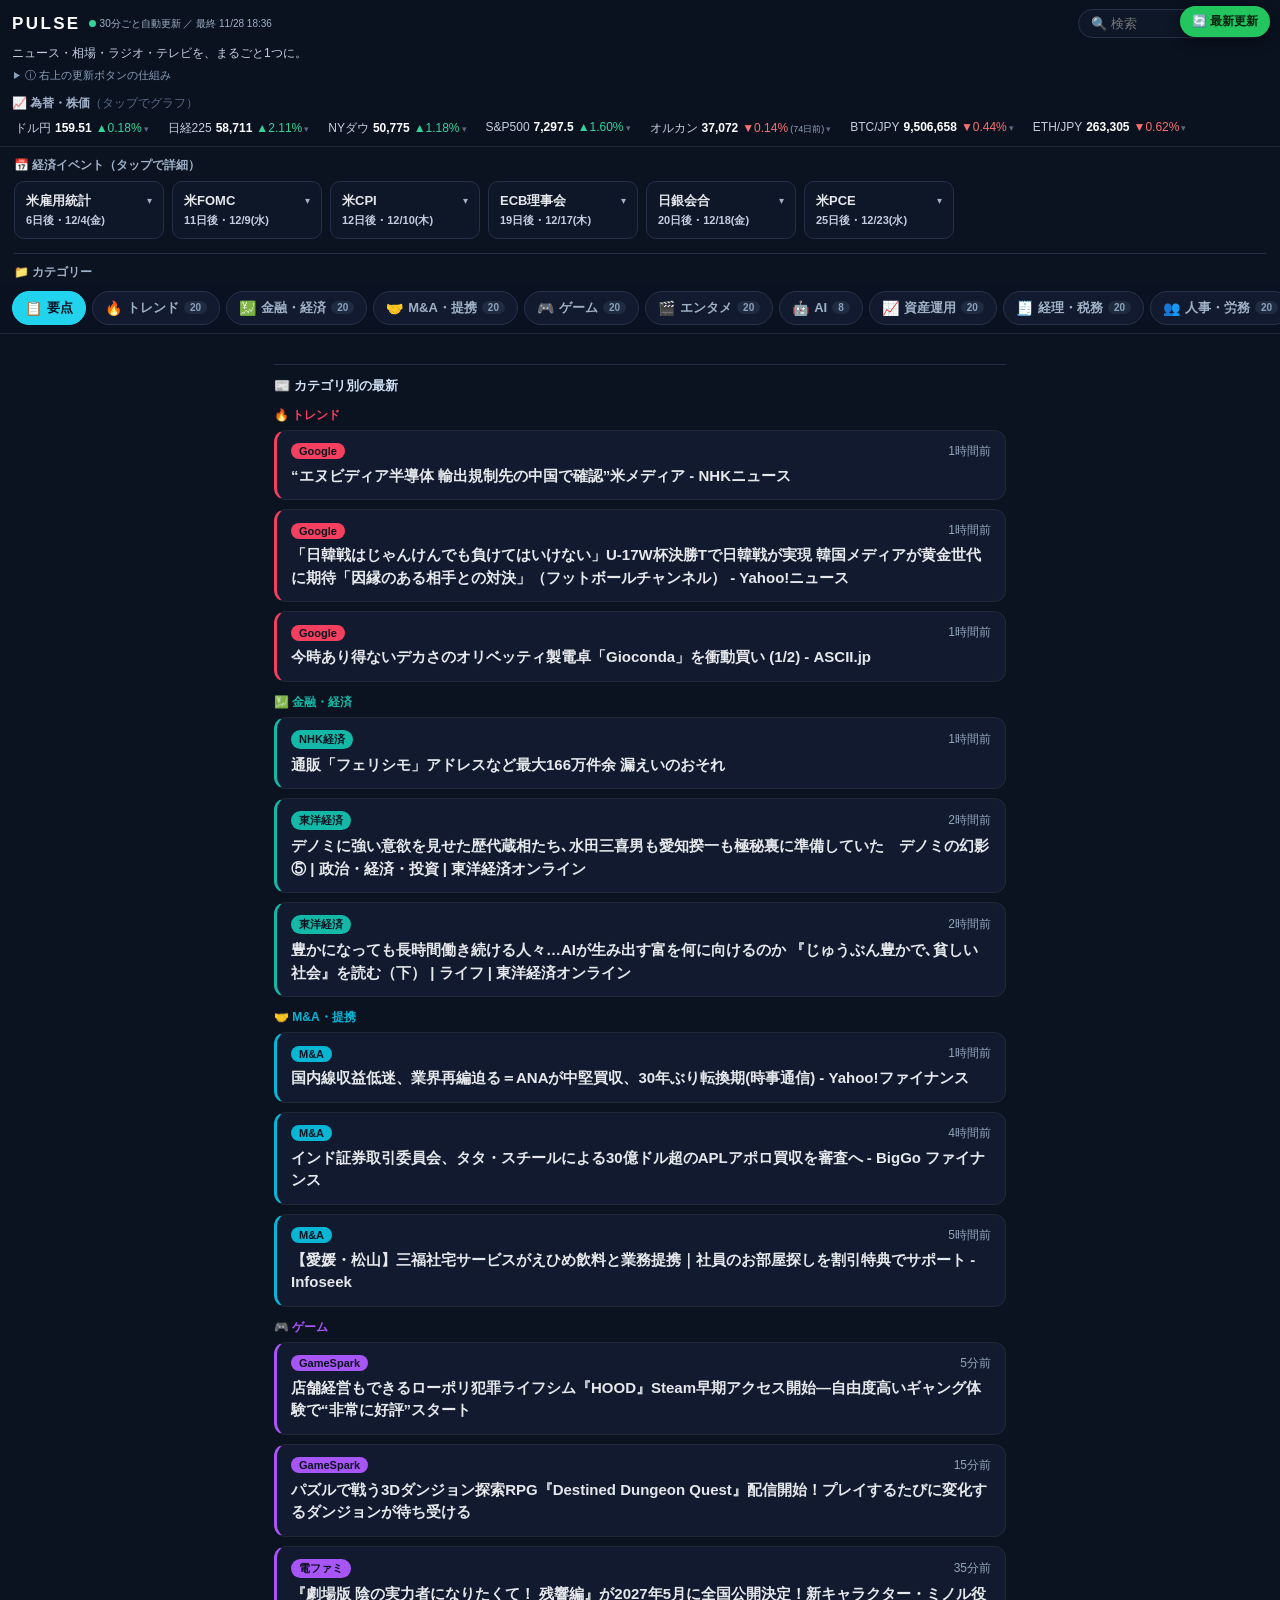
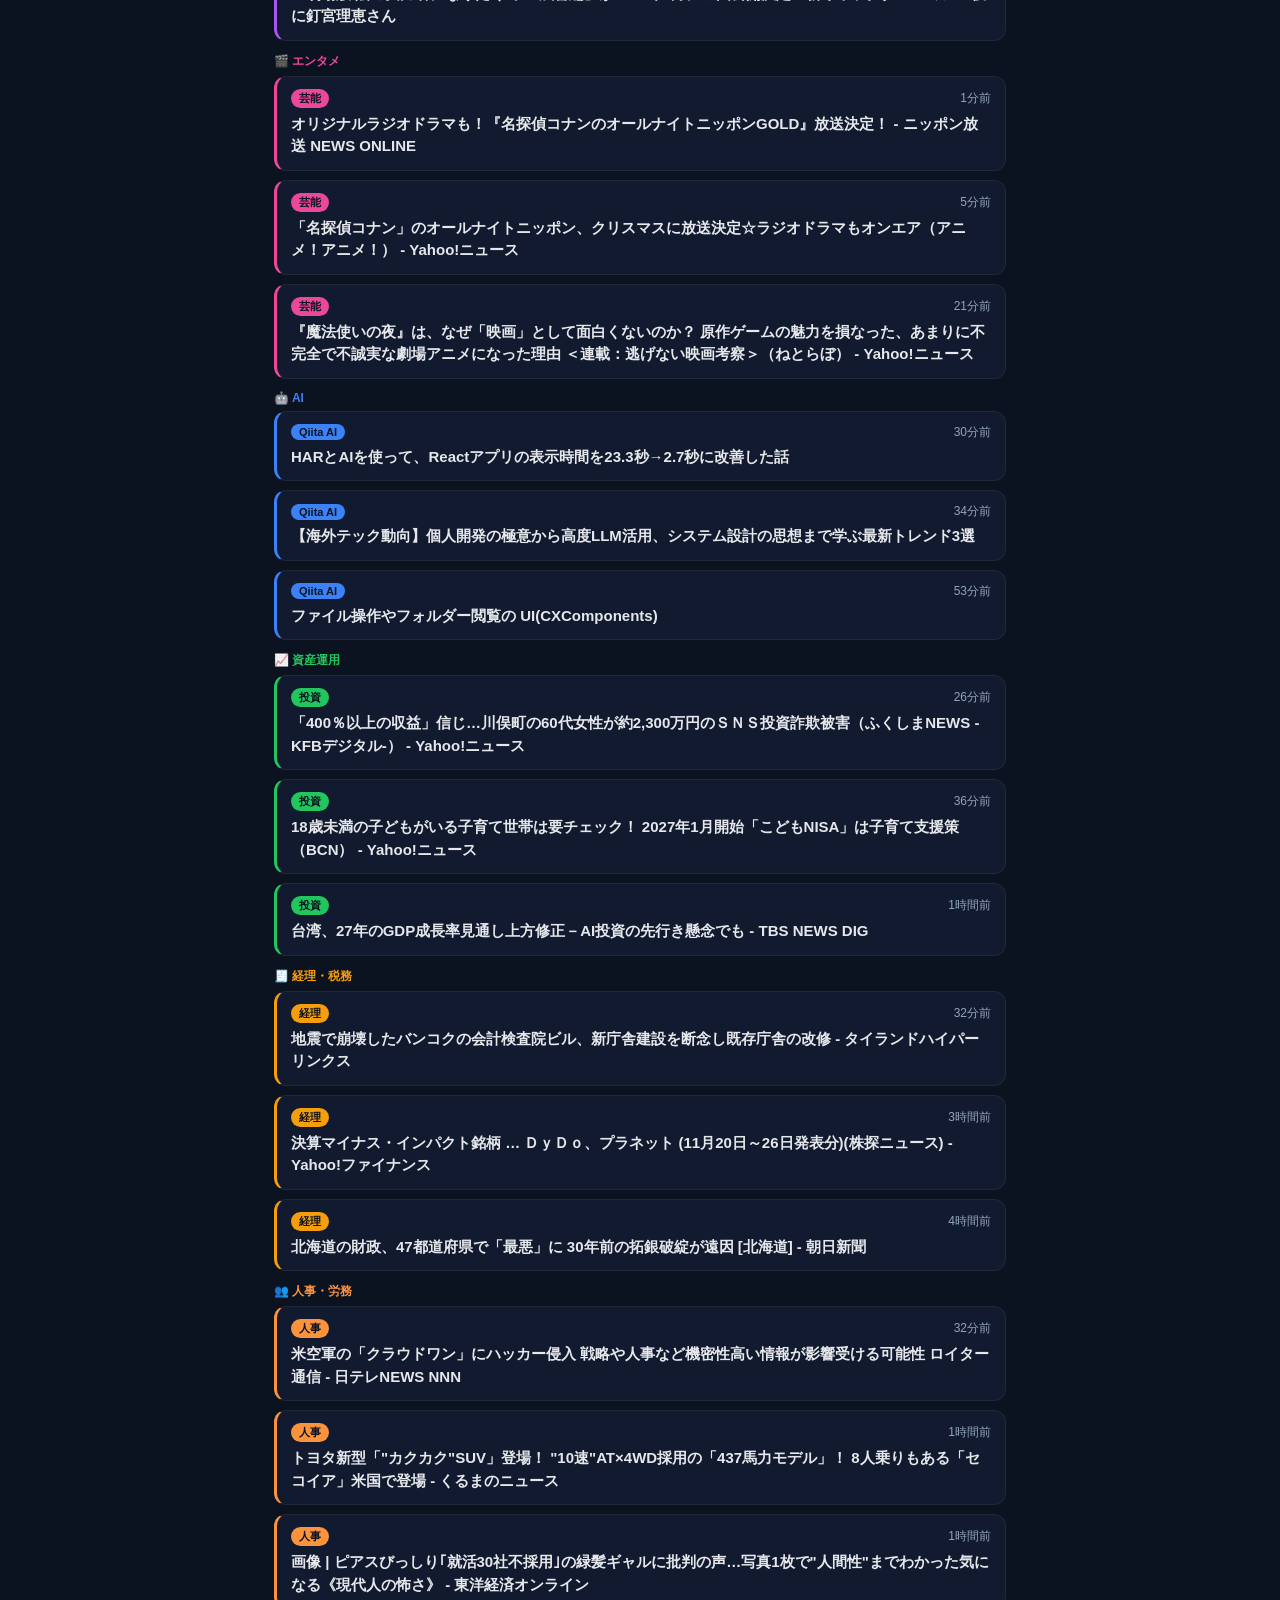
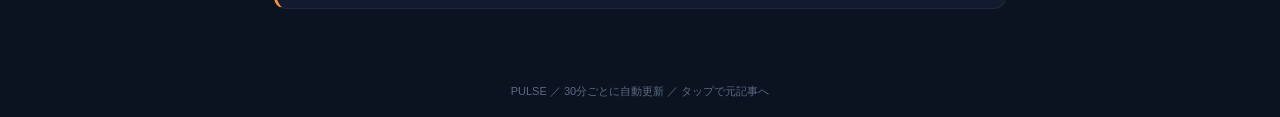
==== commit 628bd976: "update: 2026-11-28 18:36:02" ====
--- a/index.html
+++ b/index.html
@@ -18,13 +18,13 @@
 <button id="refresh" class="refresh">🔄 最新更新</button>
 <header>
   <div class="brand"><h1>PULSE</h1>
-    <span class="up"><span class="dot"></span>30分ごと自動更新 ／ 最終 11/28 18:06</span>
+    <span class="up"><span class="dot"></span>30分ごと自動更新 ／ 最終 11/28 18:36</span>
     <div class="sbox"><input id="q" placeholder="🔍 検索" aria-label="記事を検索" autocomplete="off"></div></div>
   <div class="appdesc">ニュース・相場・ラジオ・テレビを、まるごと1つに。</div>
   <details class="refreshnote"><summary>ⓘ 右上の更新ボタンの仕組み</summary>
   ※通常の「🔄 最新更新」を押すと、ラジオ（曲名・番組・歌詞）がその場で最新になります。ニュース・相場は30分ごとに自動で作り直しており、新しい版が届くとボタンが「🆕 新着あり」に変わります。この状態で押すと、ニュース・相場も含めて最新の内容に切り替わります（再生中の音を勝手に止めないよう、自動では切り替えません）。</details>
   <div class="tick-h">📈 為替・株価<span style="font-weight:400;color:#5b6b85">（タップでグラフ）</span></div>
-  <div id="tick"><span class="t" data-i="0">ドル円<b>159.51</b><span class="up1">▲0.18%</span><span class="arw">▾</span></span><span class="t" data-i="1">日経225<b>58,711</b><span class="up1">▲2.11%</span><span class="arw">▾</span></span><span class="t" data-i="2">NYダウ<b>50,775</b><span class="up1">▲1.18%</span><span class="arw">▾</span></span><span class="t" data-i="3">S&amp;P500<b>7,297.5</b><span class="up1">▲1.60%</span><span class="arw">▾</span></span><span class="t" data-i="4">オルカン<b>37,072</b><span class="dn1">▼0.14%</span><span class="stale">(74日前)</span><span class="arw">▾</span></span><span class="t" data-i="5">BTC/JPY<b>9,503,758</b><span class="dn1">▼0.47%</span><span class="arw">▾</span></span><span class="t" data-i="6">ETH/JPY<b>263,532</b><span class="dn1">▼0.53%</span><span class="arw">▾</span></span></div>
+  <div id="tick"><span class="t" data-i="0">ドル円<b>159.51</b><span class="up1">▲0.18%</span><span class="arw">▾</span></span><span class="t" data-i="1">日経225<b>58,711</b><span class="up1">▲2.11%</span><span class="arw">▾</span></span><span class="t" data-i="2">NYダウ<b>50,775</b><span class="up1">▲1.18%</span><span class="arw">▾</span></span><span class="t" data-i="3">S&amp;P500<b>7,297.5</b><span class="up1">▲1.60%</span><span class="arw">▾</span></span><span class="t" data-i="4">オルカン<b>37,072</b><span class="dn1">▼0.14%</span><span class="stale">(74日前)</span><span class="arw">▾</span></span><span class="t" data-i="5">BTC/JPY<b>9,506,658</b><span class="dn1">▼0.44%</span><span class="arw">▾</span></span><span class="t" data-i="6">ETH/JPY<b>263,305</b><span class="dn1">▼0.62%</span><span class="arw">▾</span></span></div>
   <div id="tickDetail" class="tickdetail"></div>
 </header>
 <div id="chartFs" class="chart-fs">
@@ -58,19 +58,19 @@
 <button class="navgear" id="tabSetBtn" type="button" aria-label="タブの並びと表示の設定">⚙</button>
 </nav>
 <main>
-<section class="sec active" id="sec-digest" style="--c:#22d3ee"><div id="digestNew"></div><div class="dg-sec">📰 カテゴリ別の最新</div><div class="dg-h" style="--c:#f43f5e">🔥 トレンド</div><a class="card" style="--c:#f43f5e" href="https://news.google.com/rss/articles/CBMiZEFVX3lxTE96WlVIdzE5MnJ0cWJmT2d5VWcxYjEyRkJMMFBrTHctS1dyYXFTeUlSdTAtUFR1akNPR2gtdEZXbWtYZ1dEcFpSWXYwUTFxT2JZNXdBQ0RCbGRxMDFZZ0ZucEk2Mlo?oc=5" target="_blank" rel="noopener"><div class="meta"><span class="src">Google</span><span class="tm">1時間前</span></div><div class="ttl">今時あり得ないデカさのオリベッティ製電卓「Gioconda」を衝動買い (1/2) - ASCII.jp</div></a><a class="card" style="--c:#f43f5e" href="https://news.google.com/rss/articles/CBMiY0FVX3lxTE41ZVZsR3BWTVRNbUlfZ3FRb2dyVjhIcjdlc3psWlEyME12VHM3NWpHV0JzbUVZSGZ3R00taGcwOHZvXzg1RHJMVmFUMlhhU0Z1MFhDRUNLVWwtSEotQk03Y0otaw?oc=5" target="_blank" rel="noopener"><div class="meta"><span class="src">Google</span><span class="tm">1時間前</span></div><div class="ttl">dr365とコラボ！Fujikoの「毛穴おだまり！クリーム」が数量限定で登場 - Infoseek</div></a><a class="card" style="--c:#f43f5e" href="https://news.google.com/rss/articles/CBMif0FVX3lxTE1xTmp5QkNsM2RQUnhJdXZodTF6T2RGQlNrOGdwNTRRNjRBdFdXRXFweTU5R1JnTXZxMEpjNUhLZk9nSmpEYUE5S1BSalZpdEFCZE4tWExrd2FFcHRIZHJIczBaZDJGM1pOdUwyS3Nrb0loMTF3X2RpZ08tR3dhcmM?oc=5" target="_blank" rel="noopener"><div class="meta"><span class="src">Google</span><span class="tm">1時間前</span></div><div class="ttl">金融43社がパーティー券購入 片山財務相の政治団体（共同通信） - Yahoo!ニュース</div></a><div class="dg-h" style="--c:#14b8a6">💹 金融・経済</div><a class="card" style="--c:#14b8a6" href="https://news.web.nhk/newsweb/na/nd-20261128de82980" target="_blank" rel="noopener"><div class="meta"><span class="src">NHK経済</span><span class="tm">47分前</span></div><div class="ttl">通販「フェリシモ」アドレスなど最大166万件余 漏えいのおそれ</div></a><a class="card" style="--c:#14b8a6" href="https://toyokeizai.net/articles/-/965947?utm_source=rss&amp;utm_medium=http&amp;utm_campaign=link_back" target="_blank" rel="noopener"><div class="meta"><span class="src">東洋経済</span><span class="tm">2時間前</span></div><div class="ttl">デノミに強い意欲を見せた歴代蔵相たち､水田三喜男も愛知揆一も極秘裏に準備していた　デノミの幻影⑤ | 政治・経済・投資 | 東洋経済オンライン</div></a><a class="card" style="--c:#14b8a6" href="https://toyokeizai.net/articles/-/965944?utm_source=rss&amp;utm_medium=http&amp;utm_campaign=link_back" target="_blank" rel="noopener"><div class="meta"><span class="src">東洋経済</span><span class="tm">2時間前</span></div><div class="ttl">豊かになっても長時間働き続ける人々…AIが生み出す富を何に向けるのか 『じゅうぶん豊かで､貧しい社会』を読む（下） | ライフ | 東洋経済オンライン</div></a><div class="dg-h" style="--c:#06b6d4">🤝 M&amp;A・提携</div><a class="card" style="--c:#06b6d4" href="https://news.google.com/rss/articles/CBMihwFBVV95cUxOZUhZaHFWeTRsc29xSk5NUUd0V3VKbmc3UHlpTzZ6MnZoV1Vka3gtb2FtVDY3TTNZaDJCZG41X3V0UHZVeEU4elpjOUhaQTFiOUpaekVqdzAyelNZdzlrOWdkLXYtQXhDNS1maWVzcGJMTVpmbmlnbmV2amhxQ2dJMmhkZWRLTk0?oc=5" target="_blank" rel="noopener"><div class="meta"><span class="src">M&amp;A</span><span class="tm">1時間前</span></div><div class="ttl">国内線収益低迷、業界再編迫る＝ANAが中堅買収、30年ぶり転換期(時事通信) - Yahoo!ファイナンス</div></a><a class="card" style="--c:#06b6d4" href="https://news.google.com/rss/articles/CBMidEFVX3lxTE5yS01MbVZHSEFyOUppN0Zza2I0MjN1VFlNSzF1cm5nVkY1R1ByU3lVVTR6cjZ5Y3VHem1QclVFeXB3WjVvYk5CZF9CXzZibmc5YjNHeHFEU2hrVWRUNjRsZjlOWXNsNlFnMWI1ZFluYlR2QnpY?oc=5" target="_blank" rel="noopener"><div class="meta"><span class="src">M&amp;A</span><span class="tm">4時間前</span></div><div class="ttl">インド証券取引委員会、タタ・スチールによる30億ドル超のAPLアポロ買収を審査へ - BigGo ファイナンス</div></a><a class="card" style="--c:#06b6d4" href="https://news.google.com/rss/articles/CBMickFVX3lxTE9qaHNLU2RFZlpaUkY5NDg2OTJNNENFUkd2ZVItbU5LakJJSkhWU0lJMlBrTi12VTFvdXBTRXgyd2s5bU12RUQ4aVhnMlRUWEpzM0ZseVFCY3doTmEzTjdmVVpzV2NEM0dPcER0cUc5V21NQQ?oc=5" target="_blank" rel="noopener"><div class="meta"><span class="src">M&amp;A</span><span class="tm">4時間前</span></div><div class="ttl">【愛媛・松山】三福社宅サービスがえひめ飲料と業務提携｜社員のお部屋探しを割引特典でサポート - Infoseek</div></a><div class="dg-h" style="--c:#a855f7">🎮 ゲーム</div><a class="card" style="--c:#a855f7" href="http://www.gamespark.jp/article/2026/11/28/175417.html" target="_blank" rel="noopener"><div class="meta"><span class="src">GameSpark</span><span class="tm">8分前</span></div><div class="ttl">『サイバーパンク2077』サブクエのその後をメールで描くシステムは『ペルソナ５』が着想元―クエスト開発率いた人物が語る</div></a><a class="card" style="--c:#a855f7" href="http://www.gamespark.jp/article/2026/11/28/175416.html" target="_blank" rel="noopener"><div class="meta"><span class="src">GameSpark</span><span class="tm">21分前</span></div><div class="ttl">全24種類のクラスが一挙登場！『Ori』シリーズ開発元の見下ろしARPG『ノー レスト フォー ザ ウィケッド』システム刷新するオープンベータ12月17日開催。384種の特性を組み合わせてクラスの垣根を超えたビルド構築も</div></a><a class="card" style="--c:#a855f7" href="https://news.denfaminicogamer.jp/news/261128i" target="_blank" rel="noopener"><div class="meta"><span class="src">電ファミ</span><span class="tm">35分前</span></div><div class="ttl">劇場アニメ『機動戦士ガンダムSEED FREEDOM ZERO』の主題歌アーティストが「西川貴教 with t.komuro」に決定！奇跡のタッグ再び</div></a><div class="dg-h" style="--c:#ec4899">🎬 エンタメ</div><a class="card" style="--c:#ec4899" href="https://news.google.com/rss/articles/CBMihwFBVV95cUxQNEJWMzBJUXA2U1luSUFyb1NYSTJzSWtmeGlPMEZ1dFo4T2RobzlxUnUxbFdXbGw3U1ZIMGxjR0ljTktfbThaS1ZKdWY4YU9YRzFkck93SGo2MDJBWGJKUnh5N3BMcDQxMVEwUUtLd1Ryb2ZIUWl5VEVYQkJVNm5YY0U4N2xoRGM?oc=5" target="_blank" rel="noopener"><div class="meta"><span class="src">エンタメ</span><span class="tm">1分前</span></div><div class="ttl">リリー・ジェームズが殺人ミステリー小説の映画化に主演 - screenonline.jp</div></a><a class="card" style="--c:#ec4899" href="https://news.google.com/rss/articles/CBMiS0FVX3lxTE5iOFVBSlJWdkp6OG53Q2NZRmtUSzV5LWUxQ1E2RjNKVmV4MjRiTDZXX194NS1FejhCa3poclc3VUYtRHdjZkFQMi04WQ?oc=5" target="_blank" rel="noopener"><div class="meta"><span class="src">エンタメ</span><span class="tm">6分前</span></div><div class="ttl">「異世界喰滅のサメ」TVアニメ化、メインスタッフ発表 「温泉シャーク」監督らサメ映画関係者から応援コメント到着 - アニメハック</div></a><a class="card" style="--c:#ec4899" href="https://news.google.com/rss/articles/CBMiTkFVX3lxTE8walFZSldxaU4tRU1wNjZiVVJ2blBjX0NFdXloQzJ2MDEzeHNTSHA2Mmdud2pnZXlJeUFBMTNzZzJ5UGR2TVJNTHFPWjFJQQ?oc=5" target="_blank" rel="noopener"><div class="meta"><span class="src">エンタメ</span><span class="tm">19分前</span></div><div class="ttl">岡本幸太が新曲「オール・フォー・ラブ」でビックウェーブ。誕生祭で「狙うは紅白、そしてレコード大賞」 - オトカゼ</div></a><div class="dg-h" style="--c:#3b82f6">🤖 AI</div><a class="card" style="--c:#3b82f6" href="https://qiita.com/musenmai/items/44a1b306dfe5c6b47c6a" target="_blank" rel="noopener"><div class="meta"><span class="src">Qiita AI</span><span class="tm">1分前</span></div><div class="ttl">HARとAIを使って、Reactアプリの表示時間を23.3秒→2.7秒に改善した話</div></a><a class="card" style="--c:#3b82f6" href="https://qiita.com/tanakanekosuke/items/95c315a563b765d24ccc" target="_blank" rel="noopener"><div class="meta"><span class="src">Qiita AI</span><span class="tm">4分前</span></div><div class="ttl">【海外テック動向】個人開発の極意から高度LLM活用、システム設計の思想まで学ぶ最新トレンド3選</div></a><a class="card" style="--c:#3b82f6" href="https://qiita.com/aotan083/items/d9e93078c17b58ec42ab" target="_blank" rel="noopener"><div class="meta"><span class="src">Qiita AI</span><span class="tm">23分前</span></div><div class="ttl">ファイル操作やフォルダー閲覧の UI(CXComponents)</div></a><div class="dg-h" style="--c:#22c55e">📈 資産運用</div><a class="card" style="--c:#22c55e" href="https://news.google.com/rss/articles/CBMidEFVX3lxTE5PQnRjWFA5c2o0bXdKS29xZWFyckJGd1FmaHJVOTV0czNZcGsyaVV4S3R6OXRRbTJpRnA4ZUtIN1NLOVBfQ3BBZWc4el9mMWQwOExBSTZsbVMxalZaSzdsTFFDQ0dRTkdrSXFBd09vcGQtN0Zw?oc=5" target="_blank" rel="noopener"><div class="meta"><span class="src">投資</span><span class="tm">36分前</span></div><div class="ttl">台湾、27年のGDP成長率見通し上方修正－AI投資の先行き懸念でも - TBS NEWS DIG</div></a><a class="card" style="--c:#22c55e" href="https://news.google.com/rss/articles/CBMif0FVX3lxTE9HZnd1elByeXVIN09FU0RzdTRPUEdrVV9GaEx0YUpxT2dwSnRteU1YUFcyazJOOVRHVlRfX2taRWsxYmdlWUhWRFlQWWRoeHNZczNBTXBXcVJUamtLQlBZbkt3TGduOW1Ta2U5eUxhSUJydFJiVlhtOXlWdnJpZjQ?oc=5" target="_blank" rel="noopener"><div class="meta"><span class="src">投資</span><span class="tm">1時間前</span></div><div class="ttl">GPUを遊ばせない――AI投資79.7兆円の矛盾と、次の勝者を決める「効率化」6つの鍵 - Yahoo!ニュース</div></a><a class="card" style="--c:#22c55e" href="https://news.google.com/rss/articles/CBMidEFVX3lxTE5KX3FJby1ELUdobjVRWmhVeXU2NnoxaHNCTnZVTW5iTXBuNFQwU2Etajh1dnBXMkdJMTJjSGhEVFpsLWEzX0xvVmkybEpaXzJTZGVWOFRzemRnUGlQTkhFU3l5YWdndnhoSjFwckdmMF9iY19G?oc=5" target="_blank" rel="noopener"><div class="meta"><span class="src">投資</span><span class="tm">1時間前</span></div><div class="ttl">SpaceXの100万基衛星計画が点火、華通は1週間で20%超上昇、外国人投資家が1.2万枚買い戻し - BigGo ファイナンス</div></a><div class="dg-h" style="--c:#f59e0b">🧾 経理・税務</div><a class="card" style="--c:#f59e0b" href="https://news.google.com/rss/articles/CBMiVEFVX3lxTFAwMk9IWGl1d2VCRUFsUGxsMnJ1WTZHRGpSbmFBem1vcW9HdlhpX3ltUVNibTlPcFpuTUtYZFRTR0NqYTJFMVBGNi1YNjRkR3REUS1mWg?oc=5" target="_blank" rel="noopener"><div class="meta"><span class="src">経理</span><span class="tm">2分前</span></div><div class="ttl">地震で崩壊したバンコクの会計検査院ビル、新庁舎建設を断念し既存庁舎の改修 - タイランドハイパーリンクス</div></a><a class="card" style="--c:#f59e0b" href="https://news.google.com/rss/articles/CBMiVEFVX3lxTFBmRDBqUy1NN1RvMWxlUlktYXF5c0ktZXJvQm9FS00wVDk4SlhWa0VwM280ZUdadjIzODVESVVmXzhjMzY5Y2h2cmxDT3dWVzJaWE5odg?oc=5" target="_blank" rel="noopener"><div class="meta"><span class="src">経理</span><span class="tm">1時間前</span></div><div class="ttl">フィデリティ・グロース・オポチュニティ・ファンドDコース(毎月決算・予想分配金提示型・為替ヘッジなし)の基準価額・投資信託情報 - Yahoo!ファイナンス</div></a><a class="card" style="--c:#f59e0b" href="https://news.google.com/rss/articles/CBMiVEFVX3lxTE1zckZSdHVvbExXV2xBc3Qtdk51MGlVVU9UNHZWeVRPMnRTNFJ6RTlfMjByUlZ6UEc4WGhvVURYd2RIRW5Oa0hXeXVMd0xETDdqamdPZw?oc=5" target="_blank" rel="noopener"><div class="meta"><span class="src">経理</span><span class="tm">2時間前</span></div><div class="ttl">アライアンス･バーンスタイン･米国成長株投信Dコース毎月決算型(為替ヘッジなし)予想分配金提示型の基準価額・投資信託情報 - Yahoo!ファイナンス</div></a><div class="dg-h" style="--c:#fb923c">👥 人事・労務</div><a class="card" style="--c:#fb923c" href="https://news.google.com/rss/articles/[base64]?oc=5" target="_blank" rel="noopener"><div class="meta"><span class="src">人事</span><span class="tm">36分前</span></div><div class="ttl">トヨタ新型「“カクカク”SUV」登場！ “10速”AT×4WD採用の「437馬力モデル」！ 8人乗りもある「セコイア」米国で登場 - Infoseek</div></a><a class="card" style="--c:#fb923c" href="https://news.google.com/rss/articles/CBMiXkFVX3lxTE1sbGJObkRNUzhLMXhwNm84akdReUFqSDdlbGxoNF9ISkt5YkUxWUp2Mmxqa1BOZG1zTGJwMU95RWhMMzFSaWYwN2VmZHJlRHpBWmZLV2Qzd0ZDdkU3VWc?oc=5" target="_blank" rel="noopener"><div class="meta"><span class="src">人事</span><span class="tm">46分前</span></div><div class="ttl">画像 | ピアスびっしり｢就活30社不採用｣の緑髪ギャルに批判の声…写真1枚で&quot;人間性&quot;までわかった気になる《現代人の怖さ》 - 東洋経済オンライン</div></a><a class="card" style="--c:#fb923c" href="https://news.google.com/rss/articles/CBMiS0FVX3lxTE10RjRUbFBHRk5ZZ1dTazVGb2hCT3o5OFY4X2o2NjJwWHNsS1NYclV4NDU2eWRvQVptMnlJZEFFQTBNa3hETkZqMGRsSQ?oc=5" target="_blank" rel="noopener"><div class="meta"><span class="src">人事</span><span class="tm">1時間前</span></div><div class="ttl">８年度賃上げ 「経営状況悪い」事業所でも昇給率は3.8％ 中央会調べ｜Web限定ニュース - 労働新聞社</div></a></section>
-<section class="sec" id="sec-trend" style="--c:#f43f5e"><a class="card" href="https://news.google.com/rss/articles/CBMiZEFVX3lxTE96WlVIdzE5MnJ0cWJmT2d5VWcxYjEyRkJMMFBrTHctS1dyYXFTeUlSdTAtUFR1akNPR2gtdEZXbWtYZ1dEcFpSWXYwUTFxT2JZNXdBQ0RCbGRxMDFZZ0ZucEk2Mlo?oc=5" target="_blank" rel="noopener"><div class="meta"><span class="src">Google</span><span class="tm">1時間前</span></div><div class="ttl">今時あり得ないデカさのオリベッティ製電卓「Gioconda」を衝動買い (1/2) - ASCII.jp</div></a><a class="card" href="https://news.google.com/rss/articles/CBMiY0FVX3lxTE41ZVZsR3BWTVRNbUlfZ3FRb2dyVjhIcjdlc3psWlEyME12VHM3NWpHV0JzbUVZSGZ3R00taGcwOHZvXzg1RHJMVmFUMlhhU0Z1MFhDRUNLVWwtSEotQk03Y0otaw?oc=5" target="_blank" rel="noopener"><div class="meta"><span class="src">Google</span><span class="tm">1時間前</span></div><div class="ttl">dr365とコラボ！Fujikoの「毛穴おだまり！クリーム」が数量限定で登場 - Infoseek</div></a><a class="card" href="https://news.google.com/rss/articles/CBMif0FVX3lxTE1xTmp5QkNsM2RQUnhJdXZodTF6T2RGQlNrOGdwNTRRNjRBdFdXRXFweTU5R1JnTXZxMEpjNUhLZk9nSmpEYUE5S1BSalZpdEFCZE4tWExrd2FFcHRIZHJIczBaZDJGM1pOdUwyS3Nrb0loMTF3X2RpZ08tR3dhcmM?oc=5" target="_blank" rel="noopener"><div class="meta"><span class="src">Google</span><span class="tm">1時間前</span></div><div class="ttl">金融43社がパーティー券購入 片山財務相の政治団体（共同通信） - Yahoo!ニュース</div></a><a class="card" href="https://news.google.com/rss/articles/CBMif0FVX3lxTFBUcUtGTTI1b2g3Y3Y3ZElSenhTRkZUN2lDR3g3SzNjZy1Ha1lOVWlXOU1iSGljT0tFVWh0NklkckNxemx1ZTdrd1gxZTVRTXM2MnRhR2FiRzhRUTVCbXVRanJENnJjWG5haXlqdGJRRDA5LXUzRHo4N09WcVJmaXc?oc=5" target="_blank" rel="noopener"><div class="meta"><span class="src">Google</span><span class="tm">1時間前</span></div><div class="ttl">【日本一のイケメン中学生決定】新潟県出身の1年生・小柳丈くん＜男子中学生ミスターコン2026＞（モデルプレス） - Yahoo!ニュース</div></a><a class="card" href="https://news.google.com/rss/articles/CBMif0FVX3lxTFAwU0RLS01vTFpzaXY1TWhqbmQtd3JKcHJRR2k2YXlUOHJ0bmJxSW1zR1RqYTZiVTA3QkJodzR3VlBabjFwbVFRR1ViT0VZZ1FYcEUtZXFHN3pBcndpWWlqN1YwN0JmWG5zTEpqMV9yZVVxRHhHSlJCSEtzMnBBWmM?oc=5" target="_blank" rel="noopener"><div class="meta"><span class="src">Google</span><span class="tm">1時間前</span></div><div class="ttl">木梨憲武 安田成美の還暦を最新夫婦ショットで祝福 誕生日ライブ準備見守り「おめでとう&amp;PEACE！」（スポニチアネックス） - Yahoo!ニュース</div></a><a class="card" href="https://news.google.com/rss/articles/CBMif0FVX3lxTFBKWjRnNk5Za3NIZ2xmdDVJSllfQ3BYemxEaVV5SzRrSlpqZFJJYVZBU1RQeWZ6WWN4bjJXQnFVQjhmeWdsUm9DLWFrWUZ1ZEFjNFhGUERTM1Jjc0lrZVVJUlUyWGtNU1VCZ0dmbTFLd0IxNjVHaW1vY3ZwSFYzRTQ?oc=5" target="_blank" rel="noopener"><div class="meta"><span class="src">Google</span><span class="tm">2時間前</span></div><div class="ttl">大統領の長男で軍司令官を「親の七光り」「キャベツ頭」とやゆした女性活動家、拉致される ウガンダ（ＡＦＰ＝時事） - Yahoo!ニュース</div></a><a class="card" href="https://news.google.com/rss/articles/CBMiakFVX3lxTE9iTDU0MExmVnAtanB0UXI4WU1fVkUtYnhTZ3FCbUtMRGhIc1ZmREVPWlM5RnBPT0FibmxqS1otOXpUQi16Q1RRYko3S0ZjUEpzSk0yRnRkSHd6d25Ib01fQzVYUHd1R1EydEE?oc=5" target="_blank" rel="noopener"><div class="meta"><span class="src">Google</span><span class="tm">2時間前</span></div><div class="ttl">【Amazonブラックフライデー先行セール】NIMASO iPhone 18 Pro Max/17 Pro Max用ケース MagSafe対応 PUレザーケース - AppBank</div></a><a class="card" href="https://news.google.com/rss/articles/CBMiUEFVX3lxTE4yVVNrZWlJbUdjLVpJRHljQnJwUHhvZVc3UDVKMDhiY01wdmpOTHVaMEkyTHhjcUowZFQ1aFRwMjBuaEtQejBTdlg3SHQ4YlJw?oc=5" target="_blank" rel="noopener"><div class="meta"><span class="src">Google</span><span class="tm">2時間前</span></div><div class="ttl">山中に2人の遺体 一部は白骨化 - Yahoo!ニュース</div></a><a class="card" href="https://news.google.com/rss/articles/CBMiYkFVX3lxTE83UmlNd01BdFRQVHRZY3dyQUJNcm9iVUstb0FUUUVTZy02eUpLS1dkY3hnQUxxY1p6eDktc0o3a196eGwwZ3g3QWR2U3RKNVlJRVhINy1tVXdjUXNBRmZzQUh3?oc=5" target="_blank" rel="noopener"><div class="meta"><span class="src">Google</span><span class="tm">2時間前</span></div><div class="ttl">伊藤大海がカブスと合意 幼い頃からの夢を叶え、北海道から世界へ - 道新スポーツ</div></a><a class="card" href="https://news.google.com/rss/articles/CBMif0FVX3lxTE52Y1d6VXJRQnhRNWZuUTdTeW93dmc0ZnhQdWYxakNscDl5OWMtMThxb2JXRDFvREJXeGE5RXR5bDFXS00wckM1d2RxWUYzQnA0UlRubUVFdl9HSjFCaHUtRXJ3d21CU0d1UC1rb0RrS0dkUGVvTXZMdnJrYklVWTA?oc=5" target="_blank" rel="noopener"><div class="meta"><span class="src">Google</span><span class="tm">3時間前</span></div><div class="ttl">ロシア拘束記者は「脅迫の材料」 国営放送の元キャスター（共同通信） - Yahoo!ニュース</div></a><a class="card" href="https://news.google.com/rss/articles/CBMif0FVX3lxTFBSSDRtbURrU0p1M1RvcXRqNTFkQjhjclM3cU9DR05QZkdHRHdyQ3RLbXQ4QlZWYV9mWFRjU29tS2NJdC1hLXFxTVRPb252SnFBVU9JZk00WU9wMTVuLXFSWDRKRXdSMUlUN0VhTkRraHZyem1Lcy1KWk5FVV9QQW8?oc=5" target="_blank" rel="noopener"><div class="meta"><span class="src">Google</span><span class="tm">3時間前</span></div><div class="ttl">阪神、中川圭太を獲得 オリックスからFA―プロ野球（時事通信） - Yahoo!ニュース</div></a><a class="card" href="https://news.google.com/rss/articles/CBMif0FVX3lxTE5UUXc4Zy13WTVOeDMtd1JQSDZZc0hCV2hVNzRlMVE0ZVJza1dRTGloTjNSTU1TRERDa2xvaWN4WkhtWXhYWWdzbEpidmFJYXVFeWZBSUJJaV9SbDhBYnZPNUZNTkdjTGRwZ1M3a0JTcjVYNDl2OEliR2JCVmpGeVE?oc=5" target="_blank" rel="noopener"><div class="meta"><span class="src">Google</span><span class="tm">3時間前</span></div><div class="ttl">米軍、英空軍基地に飛来の無人機撃退 ＦＴ報道（ロイター） - Yahoo!ニュース</div></a><a class="card" href="https://news.google.com/rss/articles/CBMiUEFVX3lxTE1tYW1xbGQ0ZmtGWEgzME40dUNKSjJZOVBvMzJ2eG14UURWQkZpbnZKXzc5MEVHbnkwZzhrNS1oVTlwb0RwbDlnRkVqdU5NYWRX?oc=5" target="_blank" rel="noopener"><div class="meta"><span class="src">Google</span><span class="tm">3時間前</span></div><div class="ttl">米議会 フアンCEOの追及本格化へ - Yahoo!ニュース</div></a><a class="card" href="https://news.google.com/rss/articles/CBMiUEFVX3lxTE5tMVRDbVRuV1EwNTI0eG1Uem80eUtQZEFaX0RzWk92bExtM08zeUtUR1F4aFdWbzFoZ1RJVF96RDNyeEY5QXBINE9uekhuVFl5?oc=5" target="_blank" rel="noopener"><div class="meta"><span class="src">Google</span><span class="tm">3時間前</span></div><div class="ttl">台湾の統一地方選 与党が伸長か - Yahoo!ニュース</div></a><a class="card" href="https://news.google.com/rss/articles/CBMiUEFVX3lxTE9lYmhmZnpDVnNQa3NsQWJYQWJKZUZZa3MzYlNReXdCamhMNXIxMG5CNVFmREV2ZFFLMGRUX0dEMjhzREpOUk9PRl9DWjBvX2U1?oc=5" target="_blank" rel="noopener"><div class="meta"><span class="src">Google</span><span class="tm">3時間前</span></div><div class="ttl">人間さながらロボ発売へ 中国企業 - Yahoo!ニュース</div></a><a class="card" href="https://news.google.com/rss/articles/CBMif0FVX3lxTFB6ODZ1YU1HaFRCbVlWeVBUSkNELTZsRzdZRmUwMGY2cGRJR0NLOEJGZ21RV2h0ZVlhUkFwRjN3TE1Ed0RNZEI4a2QzejZYTVlDU1RWQWFua2NIdW82cmtWWVFHVEo4MFJpQVhrd1NWN0VYRzRvQ1F0RExKLV91Vnc?oc=5" target="_blank" rel="noopener"><div class="meta"><span class="src">Google</span><span class="tm">3時間前</span></div><div class="ttl">マンジャロを無許可で販売か 生活保護を受給の女（40）逮捕 人気のマンジャロを求め長崎・対馬に韓国人殺到「韓国より安く買える」【news23】（TBS NEWS DIG Powered by JNN） - Yahoo!ニュース</div></a><a class="card" href="https://news.google.com/rss/articles/CBMiX0FVX3lxTFBfYjZxanBYT2ZDNHMzVGRLR1l4LUk3VnROdmdHS0RUTF9IekJIM1dLeW5SYTNhZ1cxRjV0eG1HVlJIWWtGN0xKR2FocGNOanV6cmFNYzBfMzRnOU13YWNF?oc=5" target="_blank" rel="noopener"><div class="meta"><span class="src">Google</span><span class="tm">4時間前</span></div><div class="ttl">オープンAIがアップルを提訴 開発競争を背景に対立深まる - NHKニュース</div></a><a class="card" href="https://news.google.com/rss/articles/[base64]?oc=5" target="_blank" rel="noopener"><div class="meta"><span class="src">Google</span><span class="tm">4時間前</span></div><div class="ttl">米ユナイテッド・フィデリティ銀が破綻、2年超で最大規模 - Reuters</div></a><a class="card" href="https://news.google.com/rss/articles/CBMiVkFVX3lxTE9SMnQwT2hGTm9BNTUxU2k2V0w1UTNpaUw1TklhUkNMa0tIYXFoOElBV0xoRFlyazhuSWtBbWw3UG9XZEczVncyeV9jeE1uMzFtU2g3dTJn?oc=5" target="_blank" rel="noopener"><div class="meta"><span class="src">Google</span><span class="tm">4時間前</span></div><div class="ttl">王林「毎年行く」LAでのオフショに反響「綺麗すぎ」「すっげえスタイル」 - オリコンニュース</div></a><a class="card" href="https://news.google.com/rss/articles/CBMiVkFVX3lxTFBKSl9KN190c1pseTRxbzVBQ29odXNBSFZnay1wcmFzNldaYkc0TDI5VVlqSUJrZ01kTkVXdC1Xcm5yZG1rUVhEWlJsU0NRcjVWelp1bXZB?oc=5" target="_blank" rel="noopener"><div class="meta"><span class="src">Google</span><span class="tm">5時間前</span></div><div class="ttl">11月28日(土)放送、日本テレビ系「ベストアーティスト2026」パフォーマンス楽曲発表 - Mrs. GREEN APPLE OFFICIAL SITE</div></a></section>
-<section class="sec" id="sec-finance" style="--c:#14b8a6"><a class="card" href="https://news.web.nhk/newsweb/na/nd-20261128de82980" target="_blank" rel="noopener"><div class="meta"><span class="src">NHK経済</span><span class="tm">47分前</span></div><div class="ttl">通販「フェリシモ」アドレスなど最大166万件余 漏えいのおそれ</div></a><a class="card" href="https://toyokeizai.net/articles/-/965947?utm_source=rss&amp;utm_medium=http&amp;utm_campaign=link_back" target="_blank" rel="noopener"><div class="meta"><span class="src">東洋経済</span><span class="tm">2時間前</span></div><div class="ttl">デノミに強い意欲を見せた歴代蔵相たち､水田三喜男も愛知揆一も極秘裏に準備していた　デノミの幻影⑤ | 政治・経済・投資 | 東洋経済オンライン</div></a><a class="card" href="https://toyokeizai.net/articles/-/965944?utm_source=rss&amp;utm_medium=http&amp;utm_campaign=link_back" target="_blank" rel="noopener"><div class="meta"><span class="src">東洋経済</span><span class="tm">2時間前</span></div><div class="ttl">豊かになっても長時間働き続ける人々…AIが生み出す富を何に向けるのか 『じゅうぶん豊かで､貧しい社会』を読む（下） | ライフ | 東洋経済オンライン</div></a><a class="card" href="https://toyokeizai.net/articles/-/964791?utm_source=rss&amp;utm_medium=http&amp;utm_campaign=link_back" target="_blank" rel="noopener"><div class="meta"><span class="src">東洋経済</span><span class="tm">5時間前</span></div><div class="ttl">【元付き人が証言】1987年､アントニオ猪木が&quot;ビッグマッチ&quot;でも見せない殺気を発した《巌流島の闘い》の意外な顚末 | ライフ | 東洋経済オンライン</div></a><a class="card" href="https://toyokeizai.net/articles/-/965795?utm_source=rss&amp;utm_medium=http&amp;utm_campaign=link_back" target="_blank" rel="noopener"><div class="meta"><span class="src">東洋経済</span><span class="tm">6時間前</span></div><div class="ttl">月収45万円が15万円に…WEBライターが&quot;ギュられた&quot;現実　｢AIに奪われやすい職･残りやすい職｣とは何か | ライフ | 東洋経済オンライン</div></a><a class="card" href="https://toyokeizai.net/articles/-/965943?utm_source=rss&amp;utm_medium=http&amp;utm_campaign=link_back" target="_blank" rel="noopener"><div class="meta"><span class="src">東洋経済</span><span class="tm">7時間前</span></div><div class="ttl">〈書評〉『知能爆発』『世界地図と地球の時間 グリニッジ標準時と本初子午線』『昭和史の道を往く』 | ライフ | 東洋経済オンライン</div></a><a class="card" href="https://toyokeizai.net/articles/-/965830?utm_source=rss&amp;utm_medium=http&amp;utm_campaign=link_back" target="_blank" rel="noopener"><div class="meta"><span class="src">東洋経済</span><span class="tm">7時間前</span></div><div class="ttl">外食プロのテク応用！缶詰なのに凄いフレッシュ感､下ごしらえ不要でお店レベルに…｢至高のサバ缶パスタ｣超簡単レシピ | ライフ | 東洋経済オンライン</div></a><a class="card" href="https://news.web.nhk/newsweb/na/nd-20261128de82863" target="_blank" rel="noopener"><div class="meta"><span class="src">NHK経済</span><span class="tm">7時間前</span></div><div class="ttl">データセンター整備めぐり 政府が関係者向け指針策定へ</div></a><a class="card" href="https://toyokeizai.net/articles/-/963662?utm_source=rss&amp;utm_medium=http&amp;utm_campaign=link_back" target="_blank" rel="noopener"><div class="meta"><span class="src">東洋経済</span><span class="tm">8時間前</span></div><div class="ttl">小田原北条家はなぜ滅亡したのか？島津や長宗我部は存続したのに…戦国大名の明暗が分かれた背景 | キャリア・教育 | 東洋経済オンライン</div></a><a class="card" href="https://toyokeizai.net/articles/-/966182?utm_source=rss&amp;utm_medium=http&amp;utm_campaign=link_back" target="_blank" rel="noopener"><div class="meta"><span class="src">東洋経済</span><span class="tm">9時間前</span></div><div class="ttl">編集部厳選､注目の経済ニュース！【11月28日】 今週のトピックス＆来週のスケジュール | ビジネス | 東洋経済オンライン</div></a><a class="card" href="https://toyokeizai.net/articles/-/965730?utm_source=rss&amp;utm_medium=http&amp;utm_campaign=link_back" target="_blank" rel="noopener"><div class="meta"><span class="src">東洋経済</span><span class="tm">9時間前</span></div><div class="ttl">4割超が｢管理職やめたい｣…限界迎えるミドルの重荷を下ろす､日揮の&quot;部長職3人分担&quot;に三井住友海上の&quot;アシマネ&quot;制度 | キャリア・教育 | 東洋経済オンライン</div></a><a class="card" href="https://toyokeizai.net/articles/-/965737?utm_source=rss&amp;utm_medium=http&amp;utm_campaign=link_back" target="_blank" rel="noopener"><div class="meta"><span class="src">東洋経済</span><span class="tm">9時間前</span></div><div class="ttl">｢地理選択ってダメなの？｣【偏差値35】から東大に合格した僕がそれでも言いたい&quot;地理の凄み  &quot; | ライフ | 東洋経済オンライン</div></a><a class="card" href="https://toyokeizai.net/articles/-/965298?utm_source=rss&amp;utm_medium=http&amp;utm_campaign=link_back" target="_blank" rel="noopener"><div class="meta"><span class="src">東洋経済</span><span class="tm">9時間前</span></div><div class="ttl">まるでラードを溶かしたように白濁することも《ベトベト･ギトギト･トゲトゲ》腎臓の大敵｢3つの血液｣の正体とは | ライフ | 東洋経済オンライン</div></a><a class="card" href="https://toyokeizai.net/articles/-/966215?utm_source=rss&amp;utm_medium=http&amp;utm_campaign=link_back" target="_blank" rel="noopener"><div class="meta"><span class="src">東洋経済</span><span class="tm">10時間前</span></div><div class="ttl">台北市長選｢民主主義の祭り｣は市民生活の迷惑なのか､沈伯洋の異例の前夜祭中止で問われる台湾の熱狂的な選挙文化 | 政治・経済・投資 | 東洋経済オンライン</div></a><a class="card" href="https://toyokeizai.net/articles/-/965259?utm_source=rss&amp;utm_medium=http&amp;utm_campaign=link_back" target="_blank" rel="noopener"><div class="meta"><span class="src">東洋経済</span><span class="tm">10時間前</span></div><div class="ttl">5万件のAGA治療医が明かす&quot;薄毛の真犯人&quot;｢頭皮を柔らかくすれば生える｣は正しくない？激辛食やストレスは関係する？ | ライフ | 東洋経済オンライン</div></a><a class="card" href="https://toyokeizai.net/articles/-/965659?utm_source=rss&amp;utm_medium=http&amp;utm_campaign=link_back" target="_blank" rel="noopener"><div class="meta"><span class="src">東洋経済</span><span class="tm">10時間前</span></div><div class="ttl">60歳で｢ビフィズス菌｣は100分の1に→便の臭いも変わる…｢最近疲れが抜けない｣人が見落とす腸の老化 | ライフ | 東洋経済オンライン</div></a><a class="card" href="https://toyokeizai.net/articles/-/966120?utm_source=rss&amp;utm_medium=http&amp;utm_campaign=link_back" target="_blank" rel="noopener"><div class="meta"><span class="src">東洋経済</span><span class="tm">10時間前</span></div><div class="ttl">ピアスびっしり｢就活30社不採用｣の緑髪ギャルに批判の声…写真1枚で&quot;人間性&quot;までわかった気になる《現代人の怖さ》 | ライフ | 東洋経済オンライン</div></a><a class="card" href="https://toyokeizai.net/articles/-/965589?utm_source=rss&amp;utm_medium=http&amp;utm_campaign=link_back" target="_blank" rel="noopener"><div class="meta"><span class="src">東洋経済</span><span class="tm">10時間前</span></div><div class="ttl">箱根駅伝なのに《コース上にない岡山》で撮影…大泉洋･山下智久出演ドラマ『俺たちの箱根駅伝』驚きのロケ地事情 | ライフ | 東洋経済オンライン</div></a><a class="card" href="https://toyokeizai.net/articles/-/966190?utm_source=rss&amp;utm_medium=http&amp;utm_campaign=link_back" target="_blank" rel="noopener"><div class="meta"><span class="src">東洋経済</span><span class="tm">11時間前</span></div><div class="ttl">｢ラッコ展示ゼロ｣の危機を救った｢海遊館｣の執念と快挙　&quot;かわいいだけじゃない&quot;ラッコの展示再開が示す､5つの意義 | ライフ | 東洋経済オンライン</div></a><a class="card" href="https://toyokeizai.net/articles/-/965623?utm_source=rss&amp;utm_medium=http&amp;utm_campaign=link_back" target="_blank" rel="noopener"><div class="meta"><span class="src">東洋経済</span><span class="tm">11時間前</span></div><div class="ttl">筑波大､広島大､東京理科大､日大…学閥が物言う世界で校長12年の人物が福島大特任教授になるまで アカデミックシフト22 | キャリア・教育 | 東洋経済オンライン</div></a></section>
-<section class="sec" id="sec-ma" style="--c:#06b6d4"><a class="card" href="https://news.google.com/rss/articles/CBMihwFBVV95cUxOZUhZaHFWeTRsc29xSk5NUUd0V3VKbmc3UHlpTzZ6MnZoV1Vka3gtb2FtVDY3TTNZaDJCZG41X3V0UHZVeEU4elpjOUhaQTFiOUpaekVqdzAyelNZdzlrOWdkLXYtQXhDNS1maWVzcGJMTVpmbmlnbmV2amhxQ2dJMmhkZWRLTk0?oc=5" target="_blank" rel="noopener"><div class="meta"><span class="src">M&amp;A</span><span class="tm">1時間前</span></div><div class="ttl">国内線収益低迷、業界再編迫る＝ANAが中堅買収、30年ぶり転換期(時事通信) - Yahoo!ファイナンス</div></a><a class="card" href="https://news.google.com/rss/articles/CBMidEFVX3lxTE5yS01MbVZHSEFyOUppN0Zza2I0MjN1VFlNSzF1cm5nVkY1R1ByU3lVVTR6cjZ5Y3VHem1QclVFeXB3WjVvYk5CZF9CXzZibmc5YjNHeHFEU2hrVWRUNjRsZjlOWXNsNlFnMWI1ZFluYlR2QnpY?oc=5" target="_blank" rel="noopener"><div class="meta"><span class="src">M&amp;A</span><span class="tm">4時間前</span></div><div class="ttl">インド証券取引委員会、タタ・スチールによる30億ドル超のAPLアポロ買収を審査へ - BigGo ファイナンス</div></a><a class="card" href="https://news.google.com/rss/articles/CBMickFVX3lxTE9qaHNLU2RFZlpaUkY5NDg2OTJNNENFUkd2ZVItbU5LakJJSkhWU0lJMlBrTi12VTFvdXBTRXgyd2s5bU12RUQ4aVhnMlRUWEpzM0ZseVFCY3doTmEzTjdmVVpzV2NEM0dPcER0cUc5V21NQQ?oc=5" target="_blank" rel="noopener"><div class="meta"><span class="src">M&amp;A</span><span class="tm">4時間前</span></div><div class="ttl">【愛媛・松山】三福社宅サービスがえひめ飲料と業務提携｜社員のお部屋探しを割引特典でサポート - Infoseek</div></a><a class="card" href="https://news.google.com/rss/articles/CBMiWkFVX3lxTFBhdlBwNWthRmFic2RDcE5wWGVOeGVQVW1fdXZLNExjbVM2OVktelQwM0pucHFzdWhBVWo1dnVDUld0aHpHbUZ0WUNzYjJjT01xZDVwWGZVWEZ0Zw?oc=5" target="_blank" rel="noopener"><div class="meta"><span class="src">M&amp;A</span><span class="tm">5時間前</span></div><div class="ttl">釧路市のk-Hackに東京のITコンサル参画 市も連携、出資継続 - 北海道新聞デジタル</div></a><a class="card" href="https://news.google.com/rss/articles/[base64]?oc=5" target="_blank" rel="noopener"><div class="meta"><span class="src">M&amp;A</span><span class="tm">6時間前</span></div><div class="ttl">合併・買収：資源の解放、事業価値の向上。 - Vietnam.vn</div></a><a class="card" href="https://news.google.com/rss/articles/CBMihwFBVV95cUxQWXd3YXhNSXVjV3NOaHNSLUpTaWdEZ3YxWWV1aTZlbmY0ckk5cHI5VnVmNmR4azZ1ZzVkMVNUNm1LNU4wM0RKWEpCOVdaMGNKS2FGNkkxWVhLU1RKSkRvbGYwOERUdUcxZlF6QXp6bUtwMmhNbU5PSzFzZlpuLXIzd20xTFRfX2M?oc=5" target="_blank" rel="noopener"><div class="meta"><span class="src">M&amp;A</span><span class="tm">7時間前</span></div><div class="ttl">来週の【新規公開(IPO)銘柄】 ジャパンＨＳ、Ｍ＆Ａロイヤ(株探ニュース) - Yahoo!ファイナンス</div></a><a class="card" href="https://news.google.com/rss/articles/CBMiUkFVX3lxTE5LUzcyZGl2WF9BeHJ5Y1c1SUR0ME1nX3JOcWd5elR1b1hVTFpfelc3SkJzTVV1c0xlbGNnSzBZU0Z6T1BWTVdUNUpMSVNpSzhtNEE?oc=5" target="_blank" rel="noopener"><div class="meta"><span class="src">M&amp;A</span><span class="tm">8時間前</span></div><div class="ttl">三菱地所とgooddaysが業務提携、既存不動産のリノベーションとDX推進で協業へ - リヴプラス</div></a><a class="card" href="https://news.google.com/rss/articles/CBMiX0FVX3lxTE9MY1JpUHZpdVM1SGcyZUdWZUFURkRla1BHbzlYbnE0M1B6RVhVZmpldTV4QllYeklpSWRJNEFCMTVaYkU5Sk5hTEtackpraDRIYktoSGozdmlMLUVFd2tV?oc=5" target="_blank" rel="noopener"><div class="meta"><span class="src">M&amp;A</span><span class="tm">8時間前</span></div><div class="ttl">1週間のM&amp;A速報まとめ（2026年11月23日〜2026年11月27日） - 千葉テレビ放送</div></a><a class="card" href="https://news.google.com/rss/articles/CBMibkFVX3lxTFBFNFlCRFAybUotckdzRUM2ZUh5M3Y5UmFfWU56RHZDbV9XQVEydWQ2dW8ycGlzbldPMkh4Vzg0cTFPYUZKMmtINWYtZWM1ZE9IcnVfRXR1cG9kWDRmT0VLekFNdlJuOXc5NFJnaGZ3?oc=5" target="_blank" rel="noopener"><div class="meta"><span class="src">M&amp;A</span><span class="tm">11時間前</span></div><div class="ttl">「神戸旧居留地」の変遷を今に伝える建築群｜産業遺産のM＆A - au Webポータル</div></a><a class="card" href="https://news.google.com/rss/articles/CBMif0FVX3lxTE15MzgwdWRwYUNPa2VwZXVxLU4tbzZvVGdQMmwza0xWVGdSejFUaDNWX3J1ZG5WWE95QUQ0Y0NGaXNCOW9RdGNBVUQ0ekw2NVplRUtoWU1sVjV4MnN6a1ZfOGszNFBYUjRIeFNnclVkeEMzcnUzUHRGWTFzOXAxaTg?oc=5" target="_blank" rel="noopener"><div class="meta"><span class="src">M&amp;A</span><span class="tm">11時間前</span></div><div class="ttl">モスフード株、36年ぶり上場来高値。客数増・和食M&amp;Aに期待した買い。4〜9月期は純利益35%減でも逆風ならず - Yahoo!ニュース</div></a><a class="card" href="https://news.google.com/rss/articles/CBMidEFVX3lxTE9jLVhmTm1oUHZBaExHZ01iZHdpeFlJVzZ5TE9fNWlPWkJYelVCSExEeHlWUHV3bTFfdFdIUmxObHBveVFWMkRJNFJyTXZ1WEJqck50UjJHTWxVbUJ1d1V3VkJNTGQwTXh3eDl5VFRzdUJ4TzN5?oc=5" target="_blank" rel="noopener"><div class="meta"><span class="src">M&amp;A</span><span class="tm">11時間前</span></div><div class="ttl">米ベライゾン、フィバー事業者フィディウムを60億ドルで買収交渉＝報道 - BigGo ファイナンス</div></a><a class="card" href="https://news.google.com/rss/articles/CBMiYkFVX3lxTFBYaHJKUmtpdzhmVm1GVDNIdWl1cE84THdHamM4enlBWlFHQkJPTEQ0OUJ0TktGVEZFY3FBenMwQ3Y1RnF5eE95bGlhazktZkdHbW81ZmpKbDhKZ2c3enVUc2VR?oc=5" target="_blank" rel="noopener"><div class="meta"><span class="src">M&amp;A</span><span class="tm">13時間前</span></div><div class="ttl">ドローンショー、沖縄で拡大へ 琉銀がレッドクリフに出資 - 琉球新報デジタル</div></a><a class="card" href="https://news.google.com/rss/articles/CBMicEFVX3lxTE1jQUZFY1lMM0JkZFZPR1c5SzJuWjF2RUdqaEhjNTgwMUJadHh2NVhrajBPSVdYTV96SVBnZ0J1SnR0eFJBVDBZUjZzT0pjMTZFclRpMldaSW9jVTlmWHRpeHhKZkpqbFNUc3dLSlV1eUU?oc=5" target="_blank" rel="noopener"><div class="meta"><span class="src">M&amp;A</span><span class="tm">15時間前</span></div><div class="ttl">フランス競争当局、セシェ・アンヴィロンヌマンによるフラム・グループ買収を承認 - Investing.com - FX | 株式市場 | ファイナンス | 金融ニュース</div></a><a class="card" href="https://news.google.com/rss/articles/CBMicEFVX3lxTE00eG5WcjE3dnhBMzluV1ZTcWczZFJXa3NISnF5OWl5anN5cHhNeElUemJBZzNnMzdIaXF2bjlPOWp4RTZTSTRFSEJSMEQ1NDBhRnRwbnVSa044RHZvckpoN1gxeElORWljUlZyRmZXRDg?oc=5" target="_blank" rel="noopener"><div class="meta"><span class="src">M&amp;A</span><span class="tm">16時間前</span></div><div class="ttl">MDA Space、Blue Canyon Technologiesの買収を完了 - Investing.com - FX | 株式市場 | ファイナンス | 金融ニュース</div></a><a class="card" href="https://news.google.com/rss/articles/CBMihwFBVV95cUxORjVoZ0xrQXoyeGM2TVJFaEpnTjJERHkzZFRIamxwcUFUQnl5LXZieDJLbWZoek15QzJTcFpqSHhUWWlGRjBtT2ZOdmZvLXRXZDQyU0ZoOVFWVVRpeUZsRm9ZSmNGbWM5VllXLWVjdGVwMGFHVUlLNlJJdmVYeVFTdmtIWUhwMzQ?oc=5" target="_blank" rel="noopener"><div class="meta"><span class="src">M&amp;A</span><span class="tm">18時間前</span></div><div class="ttl">米たばこ製造・販売のアルトリア、英同業への買収提案に絡んでやや売りが優勢＝米国株個別(株探ニュース) - Yahoo!ファイナンス</div></a><a class="card" href="https://news.google.com/rss/articles/CBMidEFVX3lxTFB2TWF0LWhKeVhydGhYRDhHaTl3SWdKbmhMUnBqZ014VUtJN3FmWUtXQmYxZnJqeDBQeERiQzlKbnBpZmFGR0xvdE50SkxUZldlSm9YZUpUcWxoWmcyNjk0dC1ocU9uNVozSzBZMlJRWC1Cblpu?oc=5" target="_blank" rel="noopener"><div class="meta"><span class="src">M&amp;A</span><span class="tm">19時間前</span></div><div class="ttl">Tesla、独EMAG買収を推進…マスク氏「Optimus 2万台」生産網を確保 - BigGo ファイナンス</div></a><a class="card" href="https://news.google.com/rss/articles/CBMidEFVX3lxTE01UkQ3aFVjdDF5RC1LMGNDRzFnaVNkNElOSU1hNDIwSW9WOGhEckxnbXlBb1NJQ1daNEMyX3BNVHl3M1BsQVhUUEoyOGpWWUl5b2E2N2VvVHpvM2JNMDQ0b3hFeWVHak41RnZOQ0RoNkMxdWpp?oc=5" target="_blank" rel="noopener"><div class="meta"><span class="src">M&amp;A</span><span class="tm">20時間前</span></div><div class="ttl">ウーバー、デリバリーヒーロー株の87%を取得 148億ドル買収へ前進 - BigGo ファイナンス</div></a><a class="card" href="https://news.google.com/rss/articles/CBMibEFVX3lxTE5Jei1YLTZmRVUxbmNtV2k2YWVHZ0J0VHFLOU9ib3dXbm5zWDlMRVF5V0hnNktHekV3TjgwR1NzTFVFZFp3ekxKcGdaVUIzb1J5VlY1YjZWVlRrWWNYRkRpUlRRUlpaWG56ZzNibQ?oc=5" target="_blank" rel="noopener"><div class="meta"><span class="src">M&amp;A</span><span class="tm">20時間前</span></div><div class="ttl">米社が英インペリアル買収検討 欧米たばこ再編、JTも参画か - 日本経済新聞</div></a><a class="card" href="https://news.google.com/rss/articles/CBMiV0FVX3lxTFBpSWZ5YkdkTG1rVTBLalNWb0JoZ2NEOUVHUnhYaVJRV0l1SVEtZmFTbDFJTzZSUmJUMDdwVzBSTWUyQ1kxN3A2ZU9tNDdXQy1EdUxGYnhwZw?oc=5" target="_blank" rel="noopener"><div class="meta"><span class="src">M&amp;A</span><span class="tm">20時間前</span></div><div class="ttl">JTB、純利益21億円 人件費やM＆A費用で大幅減益、2026年4月〜9月期 - TRAICY（トライシー）</div></a><a class="card" href="https://news.google.com/rss/articles/CBMif0FVX3lxTE5qeWRjWnE3cnhZS1JjNUhUSFk1WE5xRERCaXg0Z0k1VHI5S0ctNThMYWpOTElfRjIyOUtmVnBsdDJuc2hHUnVrdUw4NmU5dFdRVWJwMHIyWEViZkdJY2hiSDkyM29IS1NVUnlUZ21LZXpfcVk0S0YzaDItZ2FMN1E?oc=5" target="_blank" rel="noopener"><div class="meta"><span class="src">M&amp;A</span><span class="tm">21時間前</span></div><div class="ttl">カカクコムTOBでEQTが「1円」上積み3,701円 LINEヤフー陣営との争奪戦は12月10日へ（ビジネス＋IT） - Yahoo!ニュース</div></a></section>
-<section class="sec" id="sec-game" style="--c:#a855f7"><a class="card" href="http://www.gamespark.jp/article/2026/11/28/175417.html" target="_blank" rel="noopener"><div class="meta"><span class="src">GameSpark</span><span class="tm">8分前</span></div><div class="ttl">『サイバーパンク2077』サブクエのその後をメールで描くシステムは『ペルソナ５』が着想元―クエスト開発率いた人物が語る</div></a><a class="card" href="http://www.gamespark.jp/article/2026/11/28/175416.html" target="_blank" rel="noopener"><div class="meta"><span class="src">GameSpark</span><span class="tm">21分前</span></div><div class="ttl">全24種類のクラスが一挙登場！『Ori』シリーズ開発元の見下ろしARPG『ノー レスト フォー ザ ウィケッド』システム刷新するオープンベータ12月17日開催。384種の特性を組み合わせてクラスの垣根を超えたビルド構築も</div></a><a class="card" href="https://news.denfaminicogamer.jp/news/261128i" target="_blank" rel="noopener"><div class="meta"><span class="src">電ファミ</span><span class="tm">35分前</span></div><div class="ttl">劇場アニメ『機動戦士ガンダムSEED FREEDOM ZERO』の主題歌アーティストが「西川貴教 with t.komuro」に決定！奇跡のタッグ再び</div></a><a class="card" href="http://www.gamespark.jp/article/2026/11/28/175415.html" target="_blank" rel="noopener"><div class="meta"><span class="src">GameSpark</span><span class="tm">35分前</span></div><div class="ttl">【リサーチ】『ゲーム業界における今年の漢字（2026年）』結果発表</div></a><a class="card" href="http://www.gamespark.jp/article/2026/11/28/175414.html" target="_blank" rel="noopener"><div class="meta"><span class="src">GameSpark</span><span class="tm">50分前</span></div><div class="ttl">「『Tower Wizard』に新鮮な切り口を加えた作品を作ってみよう、というのが出発点だった」インクリメンタルゲーム『とにかく作り切ってリリース』【開発者インタビュー】</div></a><a class="card" href="http://www.gamespark.jp/article/2026/11/28/175413.html" target="_blank" rel="noopener"><div class="meta"><span class="src">GameSpark</span><span class="tm">1時間前</span></div><div class="ttl">カーコンバットゲーム『FUMES』ドラインビングにフォーカスした最新アップデート「(KINDA) RALLY」配信！</div></a><a class="card" href="http://www.gamespark.jp/article/2026/11/28/175412.html" target="_blank" rel="noopener"><div class="meta"><span class="src">GameSpark</span><span class="tm">1時間前</span></div><div class="ttl">『GTA6』推計5,300万本で早くも歴代ランキング上位争いに！初代『ポケモン』や『サイバーパンク2077』超え。市場調査会社が報告</div></a><a class="card" href="http://www.gamespark.jp/article/2026/11/28/175411.html" target="_blank" rel="noopener"><div class="meta"><span class="src">GameSpark</span><span class="tm">2時間前</span></div><div class="ttl">【約2,870円→0円】『FF10』×『Darkest Dungeon』な戦闘システムのゾンビサバイバルRPG『Dead Age 2』が無料配布中！GOGにて11月30日23時まで</div></a><a class="card" href="http://www.gamespark.jp/article/2026/11/28/175410.html" target="_blank" rel="noopener"><div class="meta"><span class="src">GameSpark</span><span class="tm">3時間前</span></div><div class="ttl">ドミニカには『GTA6』DLに1週間かかったユーザーも？超重量級のデータ量が改めて話題に</div></a><a class="card" href="https://news.denfaminicogamer.jp/news/261128h" target="_blank" rel="noopener"><div class="meta"><span class="src">電ファミ</span><span class="tm">3時間前</span></div><div class="ttl">「ARTIST SUPPORT ITEM」のフットモデルが商品化決定。アニメ『遊☆戯☆王』の作画監督とコラボしたハンドモデルの脚版</div></a><a class="card" href="http://www.gamespark.jp/article/2026/11/28/175409.html" target="_blank" rel="noopener"><div class="meta"><span class="src">GameSpark</span><span class="tm">4時間前</span></div><div class="ttl">『ゼンゼロ』元NPC「セシリア」がプレイアブル化！伝説の歌姫にして妄想エンジェルの先生、初登場から約1年を経て待望の実装</div></a><a class="card" href="https://news.denfaminicogamer.jp/news/261128g" target="_blank" rel="noopener"><div class="meta"><span class="src">電ファミ</span><span class="tm">5時間前</span></div><div class="ttl">真のペルソナ愛が試される試験「ペルソナ検定1MORE！」開幕。初代『ペルソナ』からリメイク含め13作品からランダムに50問が出題される</div></a><a class="card" href="https://news.denfaminicogamer.jp/news/2611283a" target="_blank" rel="noopener"><div class="meta"><span class="src">電ファミ</span><span class="tm">6時間前</span></div><div class="ttl">TVアニメ『チー付与』の人気キャラ「暗殺の母」、なんと柴田理恵さんが“実写”で演じるショートドラマが公開。絶妙すぎるキャスティングのご本人が、直々に暗殺者の日常を体現</div></a><a class="card" href="https://news.denfaminicogamer.jp/news/2611282m" target="_blank" rel="noopener"><div class="meta"><span class="src">電ファミ</span><span class="tm">6時間前</span></div><div class="ttl">『名探偵プリキュア！』明智あんな、みくるの本名が“母親”と同じで戸惑う。11月29日放送の第43話「私の相棒」あらすじ&amp;先行カット解禁</div></a><a class="card" href="https://news.denfaminicogamer.jp/kikakuthetower/261128b" target="_blank" rel="noopener"><div class="meta"><span class="src">電ファミ</span><span class="tm">6時間前</span></div><div class="ttl">金属ってこんなに綺麗だったんだ……。錆びたアンティークを自分の手で磨き上げる修復ゲーム『Reshine』。鈍色の表面が輝きを取り戻す瞬間に、思わず見惚れた</div></a><a class="card" href="http://www.gamespark.jp/article/2026/11/28/175408.html" target="_blank" rel="noopener"><div class="meta"><span class="src">GameSpark</span><span class="tm">6時間前</span></div><div class="ttl">【お知らせ】ゲーマーのためのトーク番組「Game*Sparkのラジオ善意X」11月28日22時より放送！</div></a><a class="card" href="https://news.denfaminicogamer.jp/news/261128f" target="_blank" rel="noopener"><div class="meta"><span class="src">電ファミ</span><span class="tm">6時間前</span></div><div class="ttl">『GTA6』に「自分がシミュレーションの中にいる」と気づいたNPCの家が存在し話題に。屋内にはおびただしい捜査メモ。「トゥルーマン・ショー」と反応相次ぐ</div></a><a class="card" href="https://news.denfaminicogamer.jp/news/261128e" target="_blank" rel="noopener"><div class="meta"><span class="src">電ファミ</span><span class="tm">8時間前</span></div><div class="ttl">地球に衝突しそうな惑星を“掘り尽くす”協力ゲーム『No Asteroids』が「圧倒的に好評」を記録し、同接1万5000人超えと盛況</div></a><a class="card" href="http://www.gamespark.jp/article/2026/11/28/175407.html" target="_blank" rel="noopener"><div class="meta"><span class="src">GameSpark</span><span class="tm">9時間前</span></div><div class="ttl">「非常に好評」5種の同時武器使用と奥深いビルド構築が特徴のヴァンサバライク『ARMS OF GOD（武装告解）』クラス・武器・遠征等追加の次期大型アプデ12月3日配信決定―セールも同時開催</div></a><a class="card" href="https://news.denfaminicogamer.jp/news/261128d" target="_blank" rel="noopener"><div class="meta"><span class="src">電ファミ</span><span class="tm">9時間前</span></div><div class="ttl">『スレイヤーズ』のコミック版が1冊「99円」で買える破格のセール中。『スレイヤーズ』のコミックKindle版が1冊99円のセール中。『超爆魔道伝』『すぺしゃる』『水竜王の騎士』など複数作品が対象</div></a></section>
-<section class="sec" id="sec-ent" style="--c:#ec4899"><a class="card" href="https://news.google.com/rss/articles/CBMihwFBVV95cUxQNEJWMzBJUXA2U1luSUFyb1NYSTJzSWtmeGlPMEZ1dFo4T2RobzlxUnUxbFdXbGw3U1ZIMGxjR0ljTktfbThaS1ZKdWY4YU9YRzFkck93SGo2MDJBWGJKUnh5N3BMcDQxMVEwUUtLd1Ryb2ZIUWl5VEVYQkJVNm5YY0U4N2xoRGM?oc=5" target="_blank" rel="noopener"><div class="meta"><span class="src">エンタメ</span><span class="tm">1分前</span></div><div class="ttl">リリー・ジェームズが殺人ミステリー小説の映画化に主演 - screenonline.jp</div></a><a class="card" href="https://news.google.com/rss/articles/CBMiS0FVX3lxTE5iOFVBSlJWdkp6OG53Q2NZRmtUSzV5LWUxQ1E2RjNKVmV4MjRiTDZXX194NS1FejhCa3poclc3VUYtRHdjZkFQMi04WQ?oc=5" target="_blank" rel="noopener"><div class="meta"><span class="src">エンタメ</span><span class="tm">6分前</span></div><div class="ttl">「異世界喰滅のサメ」TVアニメ化、メインスタッフ発表 「温泉シャーク」監督らサメ映画関係者から応援コメント到着 - アニメハック</div></a><a class="card" href="https://news.google.com/rss/articles/CBMiTkFVX3lxTE8walFZSldxaU4tRU1wNjZiVVJ2blBjX0NFdXloQzJ2MDEzeHNTSHA2Mmdud2pnZXlJeUFBMTNzZzJ5UGR2TVJNTHFPWjFJQQ?oc=5" target="_blank" rel="noopener"><div class="meta"><span class="src">エンタメ</span><span class="tm">19分前</span></div><div class="ttl">岡本幸太が新曲「オール・フォー・ラブ」でビックウェーブ。誕生祭で「狙うは紅白、そしてレコード大賞」 - オトカゼ</div></a><a class="card" href="https://news.google.com/rss/articles/CBMif0FVX3lxTE8xSUNzZ3JaU0t2azlHS2ppb25yY19zT0x6UmpLNmI1Q1JNR0k0SUMtTzZMZWRCamZPVlBERlpCSGp2ZU05NXhmVDU5dl9LZGx0WTA3cERuQ0dwek1JbjdVNFNCNDFUXzBKRE15TFVfMjlUSkp5b1hMemRURE9SbE0?oc=5" target="_blank" rel="noopener"><div class="meta"><span class="src">芸能</span><span class="tm">20分前</span></div><div class="ttl">ボーイズグループ「VIBY」かくれんぼ＆フリーライブを開催 RENKI「20代に入ってもショート丈の衣装も着る」（中日スポーツ） - Yahoo!ニュース</div></a><a class="card" href="https://news.google.com/rss/articles/CBMiWkFVX3lxTE1XbG5YRG9PR2xaQm04MWFiYjNTczZ6TzFFb2w0S3dncng2UzBleTBXbG1TRGtrc0xYYThmVTNoZW54NHBDMzZqdjQ1VDZwc25SWmlZYmtqYW1Wdw?oc=5" target="_blank" rel="noopener"><div class="meta"><span class="src">芸能</span><span class="tm">21分前</span></div><div class="ttl">「ステイサム作品らしい孤高のサスペンス・アクション」シェルター bunmei21さんの映画レビュー（感想・評価） - 映画.com</div></a><a class="card" href="https://news.google.com/rss/articles/CBMif0FVX3lxTFBVSGF5bno2Wk4xaG1rd0EyeVNzUjMzQTlrdWFpQUZNV3dZTW5UNy1OdzdiUTNZQzkyX3BlSE1OeW9RTms4QW1CYXFTaFk3Zks0WDllTzJWWEVyek9XTEVpcUZWRkZJd1c2d2RpWVlQLWhtSjVWWC1oU2s1cl9qYkk?oc=5" target="_blank" rel="noopener"><div class="meta"><span class="src">芸能</span><span class="tm">31分前</span></div><div class="ttl">See-Saw、新曲「夕暮れを待つノスタルジア」が映画『機動戦士ガンダムSEED FREEDOM ZERO』エンディングテーマに決定 - Yahoo!ニュース</div></a><a class="card" href="https://news.google.com/rss/articles/CBMif0FVX3lxTE5EcS00T0dsMmdQZUR4RHVmckJwUXJlZ281bjRDcEpQZFpCRWJjb0ctUmZRbDFiTEExQTZnSkUxTkQ1TVQzUThFdmJERmVxVS1MRnpSQkp1RjFzakV4RVVMdDQ2MzI5UHFRX3U1MkJ2Vl9lNTlTY0tKR1JCaW5iV2M?oc=5" target="_blank" rel="noopener"><div class="meta"><span class="src">芸能</span><span class="tm">32分前</span></div><div class="ttl">映画「ガンダムSEED FREEDOM ZERO」本予告映像が公開！ストフリやインフィニットジャスティス、ムラサメ改など戦闘シーンも多数（インサイド） - Yahoo!ニュース</div></a><a class="card" href="https://news.google.com/rss/articles/CBMif0FVX3lxTE44aXJfdlhwVjhmSEM2cmVuNzh5YXVPNlNWQVJMV3pkYlR3MkRzN1N3elpLSkNRUUx5RFVuZ2ZEYlVXQ2txRFpVbjdob0NHVXhBOTdUX09MZmpTQVdoWkpJV1AxUWpUaXJ3VTJxMVl6WXJlb0NZNlBoZzRKSHR6UG8?oc=5" target="_blank" rel="noopener"><div class="meta"><span class="src">エンタメ</span><span class="tm">35分前</span></div><div class="ttl">「ボロボロすぎて心配」Travis Japan 新曲で動画アップもジュニアのはがれ落ちる“劣化衣装”にファン騒然（SmartFLASH） - Yahoo!ニュース</div></a><a class="card" href="https://news.google.com/rss/articles/CBMif0FVX3lxTE5iamduNUd3dWhERUxHZnJFOE1GLUcwMFFKMEJLd3h2RkdPdWFjWU1mWmJaUm1jaFRtMFlDeGJpNUYzbWxPaWctalpKMm5CMHBzbk1WWnVfdl9iVE5qM0g4SDExaTFoUTdSOGhRaDhSODB1bVRLVjMteWctZDV3ZGc?oc=5" target="_blank" rel="noopener"><div class="meta"><span class="src">芸能</span><span class="tm">35分前</span></div><div class="ttl">西川貴教と小室哲哉が再タッグ、映画「ガンダムSEED FREEDOM ZERO」主題歌担当（音楽ナタリー） - Yahoo!ニュース</div></a><a class="card" href="https://news.google.com/rss/articles/CBMif0FVX3lxTE5USk9Ja2cxU2VHdmdqbzl1WmowbHo0dWoyVzRkQ005bkxwWldUOEdnajE0aTlOS20wZnVmM0F2blluYW10cDJyU3Atd1cwT1EzZGlOWkpUVW5xUUkwOXB6c2RTM3A4LUFuWTJXR1B3enRjeWRGNkM5MElVWEk0clU?oc=5" target="_blank" rel="noopener"><div class="meta"><span class="src">芸能</span><span class="tm">35分前</span></div><div class="ttl">See-Sawが映画「ガンダムSEED FREEDOM ZERO」エンディングテーマ担当（音楽ナタリー） - Yahoo!ニュース</div></a><a class="card" href="https://news.google.com/rss/articles/CBMiaEFVX3lxTE54NVppVXlKUlJRMXY0TDJGVmFwdXRZVnd2dTBEY0lGMFM3czM1Y2did2ItbmVKVmlVQkh5QWoycW9KMU9yeWhxYlhua3F2cjA3WGg5R0c4ZjZ0endZV01IRjY5WE5hbU0w?oc=5" target="_blank" rel="noopener"><div class="meta"><span class="src">エンタメ</span><span class="tm">35分前</span></div><div class="ttl">【土曜プレミアム】北村匠海主演の大ヒット映画『東京リベンジャーズ』放送 あらすじ＆キャストまとめ【11月28日21時放送】 - cinemacafe.net</div></a><a class="card" href="https://news.google.com/rss/articles/CBMif0FVX3lxTFA1MVk2blR0WWxQd214UVFIeEVLM29ab3dhSFQ2YVhuRXJwLTRqTEJxTElnT1dMNi02aDc2REZiTmMtSGF2cmI4djYxdUItTDJKV3ViTmJZeVQwOXlnbHdoUHk5WHJhVTdNT3FyOTU0d193UFI0VUdiSWRXMlhzRDQ?oc=5" target="_blank" rel="noopener"><div class="meta"><span class="src">芸能</span><span class="tm">36分前</span></div><div class="ttl">『ガンダムSEED』新作映画の主題歌は西川貴教と小室哲哉が再びタッグ EDはSee-Saw【映像公開】（オリコン） - Yahoo!ニュース</div></a><a class="card" href="https://news.google.com/rss/articles/CBMiYkFVX3lxTE1PbHhhcTRqaEtoaWhQdGI0b215SVlsRmYzMklOOGI2ckJGeU9nNjREZGRrZmM4OG5Xcmhvc0VhMThmU05JaXRiamQwbW1YNUFBWEhDY2twMklxc1ROZlN0cjRR?oc=5" target="_blank" rel="noopener"><div class="meta"><span class="src">エンタメ</span><span class="tm">36分前</span></div><div class="ttl">See-Saw、新曲「夕暮れを待つノスタルジア」が映画『機動戦士ガンダムSEED FREEDOM ZERO』エンディングテーマに決定 - Billboard JAPAN</div></a><a class="card" href="https://news.google.com/rss/articles/CBMiQ0FVX3lxTE1US1pFeWkxVWItV2dOaGZwcnVJMHZvdTVPVjdlU3pLSmhLZ3RHZ0xBek9iajBqTW05TEIxeEZ1MFE3QWM?oc=5" target="_blank" rel="noopener"><div class="meta"><span class="src">エンタメ</span><span class="tm">36分前</span></div><div class="ttl">See-Saw、映画『機動戦士ガンダムSEED』EDテーマに新曲「夕暮れを待つノスタルジア」決定 - BARKS</div></a><a class="card" href="https://news.google.com/rss/articles/CBMif0FVX3lxTE1fZVlJWWxoVFRDR0IybUxOel9QWldRNEtwMEM1MWpWTFhJcDk5OS1jQm11TndhVThkZklDWTlkX3NhNjI2UXhGS3pMU0puUjJoTmNub19jSVYyd2dVZjlSUWpHcGpESHBzMjJzZW51RE1MT3JxZWRBNDFVa3VWcGM?oc=5" target="_blank" rel="noopener"><div class="meta"><span class="src">芸能</span><span class="tm">41分前</span></div><div class="ttl">世界初の赤ちゃんライブ配信にファン悶絶 アドベンチャーワールドのキタイワトビペンギン生後1カ月記念で（スポニチアネックス） - Yahoo!ニュース</div></a><a class="card" href="https://news.google.com/rss/articles/CBMif0FVX3lxTFB1NkZHaUpHNlFzVmNkQk44RXB3d0xjV09PSV9ncl94bDlabC1nU00tNHByVHRtMW9JU1RSaUNuckZtOUVLc1F3YldidWx2YTYwTTZscVBNS3FCS2syZVZYRXRxd21sV1YyM2d1VFdjTFEtQkxnT3NIaXB3V2VFR2s?oc=5" target="_blank" rel="noopener"><div class="meta"><span class="src">芸能</span><span class="tm">42分前</span></div><div class="ttl">映画『国宝』230分超の特典映像の一部公開 吉沢亮らが挑んだ歌舞伎シーンの舞台裏、制作陣のこだわりも（オリコン） - Yahoo!ニュース</div></a><a class="card" href="https://news.google.com/rss/articles/CBMiggFBVV95cUxOSzlZS3dQaWpMekNtS05wZG1yeF9JVElmU1Q5cUl5MFVwMEZyVFRXLXJoaHFMSThGdzNGZFZuV2RXUTlPN1JKQnhwT05STWNZVUNlWlgyWWQyX0lxVXhGcHV3MEg5anc2aTdTRWJsZ2RIYVJLeUdDajEwXzRMbWtLLUt3?oc=5" target="_blank" rel="noopener"><div class="meta"><span class="src">エンタメ</span><span class="tm">43分前</span></div><div class="ttl">TVアニメ「らんま1/2」第3期、第33話「良牙 家に帰る」のあらすじと先行カット公開 初のアニメ化エピソード - アットエス</div></a><a class="card" href="https://news.google.com/rss/articles/CBMiUEFVX3lxTE4zeWNwYndGQlA5REdVcG1FOU5XZVRYeXc0NnV0NzlWOEV1OVNjdkkxQ2JwbWFVXzE5Vks1YVBnc2ZIWXQwdmF5RUJLZWkyNVBx?oc=5" target="_blank" rel="noopener"><div class="meta"><span class="src">芸能</span><span class="tm">45分前</span></div><div class="ttl">長澤まさみ、主演映画で自作ダンス披露「自分で考えました（笑）」 - Yahoo!ニュース</div></a><a class="card" href="https://news.google.com/rss/articles/CBMif0FVX3lxTE1IRE5pb2lQNzF5SGZSaW5xa1dMRks2bWVHc3ROZF9Jc0szdnl4SWt0SC03aUVZbWN5LWpQdDQ1NWxPY3c0NEpsSjV2WGM5UVkxR3FiZ29mNF9XUnJYVDZ3VTIzM3FMZV9CRnZmRGcxOE9NRGdZLVlZeHhZWGJmeU0?oc=5" target="_blank" rel="noopener"><div class="meta"><span class="src">芸能</span><span class="tm">50分前</span></div><div class="ttl">【ＮＨＫ大河ドラマ『豊臣兄弟！』２９日は】あさひ（倉沢杏菜）の体調が急変（中日スポーツ） - Yahoo!ニュース</div></a><a class="card" href="https://news.google.com/rss/articles/CBMiYkFVX3lxTFBEeUVxc0ZwV0VWcVo5dXYxZXVfZEVPQnZNbjFrRk1EamI5N0FGRjA4dkVzUmhSY2xVWGliZ2ltdmkzUUE1cm13b3FmN0x2TXdENXBWOFY5SGV0ZjJzM01kNXZR?oc=5" target="_blank" rel="noopener"><div class="meta"><span class="src">エンタメ</span><span class="tm">54分前</span></div><div class="ttl">ＶＩＢＹ １８日配信の新曲を初披露 ２年目の来年は「成長した姿を見せ続けていけたら」 - スポーツ報知</div></a></section>
-<section class="sec" id="sec-ai" style="--c:#3b82f6"><a class="card" href="https://qiita.com/musenmai/items/44a1b306dfe5c6b47c6a" target="_blank" rel="noopener"><div class="meta"><span class="src">Qiita AI</span><span class="tm">1分前</span></div><div class="ttl">HARとAIを使って、Reactアプリの表示時間を23.3秒→2.7秒に改善した話</div></a><a class="card" href="https://qiita.com/tanakanekosuke/items/95c315a563b765d24ccc" target="_blank" rel="noopener"><div class="meta"><span class="src">Qiita AI</span><span class="tm">4分前</span></div><div class="ttl">【海外テック動向】個人開発の極意から高度LLM活用、システム設計の思想まで学ぶ最新トレンド3選</div></a><a class="card" href="https://qiita.com/aotan083/items/d9e93078c17b58ec42ab" target="_blank" rel="noopener"><div class="meta"><span class="src">Qiita AI</span><span class="tm">23分前</span></div><div class="ttl">ファイル操作やフォルダー閲覧の UI(CXComponents)</div></a><a class="card" href="https://qiita.com/RYOITABASHI/items/f0cbb40a1e20d9dfeda5" target="_blank" rel="noopener"><div class="meta"><span class="src">Qiita AI</span><span class="tm">53分前</span></div><div class="ttl">第30話 Case Fileテーマの配色と反映経路</div></a><a class="card" href="https://www.itmedia.co.jp/enterprise/articles/2611/26/news037.html" target="_blank" rel="noopener"><div class="meta"><span class="src">ITmedia AI</span><span class="tm">1日前</span></div><div class="ttl">AIリスク監査の実施、わずか5.7％　内部監査が追い付かない「もう一つのリスク」とは？</div></a><a class="card" href="https://atmarkit.itmedia.co.jp/ait/articles/2611/27/news038.html" target="_blank" rel="noopener"><div class="meta"><span class="src">ITmedia AI</span><span class="tm">1日前</span></div><div class="ttl">電通が「Geminiを使いこなすFDE」ら3000人育成プログラムを開始　その内容とは？</div></a><a class="card" href="https://atmarkit.itmedia.co.jp/ait/articles/2611/27/news035.html" target="_blank" rel="noopener"><div class="meta"><span class="src">ITmedia AI</span><span class="tm">1日前</span></div><div class="ttl">AIエージェントの行動が「適切か暴走か」をどう見極める？　Googleが明かすテストの盲点</div></a><a class="card" href="https://www.itmedia.co.jp/enterprise/articles/2611/27/news025.html" target="_blank" rel="noopener"><div class="meta"><span class="src">ITmedia AI</span><span class="tm">1日前</span></div><div class="ttl">「コスト削減」の“次”の成果、どう設定する？　ビジネス変革に結び付けるための「期待の中身」</div></a></section>
-<section class="sec" id="sec-invest" style="--c:#22c55e"><a class="card" href="https://news.google.com/rss/articles/CBMidEFVX3lxTE5PQnRjWFA5c2o0bXdKS29xZWFyckJGd1FmaHJVOTV0czNZcGsyaVV4S3R6OXRRbTJpRnA4ZUtIN1NLOVBfQ3BBZWc4el9mMWQwOExBSTZsbVMxalZaSzdsTFFDQ0dRTkdrSXFBd09vcGQtN0Zw?oc=5" target="_blank" rel="noopener"><div class="meta"><span class="src">投資</span><span class="tm">36分前</span></div><div class="ttl">台湾、27年のGDP成長率見通し上方修正－AI投資の先行き懸念でも - TBS NEWS DIG</div></a><a class="card" href="https://news.google.com/rss/articles/CBMif0FVX3lxTE9HZnd1elByeXVIN09FU0RzdTRPUEdrVV9GaEx0YUpxT2dwSnRteU1YUFcyazJOOVRHVlRfX2taRWsxYmdlWUhWRFlQWWRoeHNZczNBTXBXcVJUamtLQlBZbkt3TGduOW1Ta2U5eUxhSUJydFJiVlhtOXlWdnJpZjQ?oc=5" target="_blank" rel="noopener"><div class="meta"><span class="src">投資</span><span class="tm">1時間前</span></div><div class="ttl">GPUを遊ばせない――AI投資79.7兆円の矛盾と、次の勝者を決める「効率化」6つの鍵 - Yahoo!ニュース</div></a><a class="card" href="https://news.google.com/rss/articles/CBMidEFVX3lxTE5KX3FJby1ELUdobjVRWmhVeXU2NnoxaHNCTnZVTW5iTXBuNFQwU2Etajh1dnBXMkdJMTJjSGhEVFpsLWEzX0xvVmkybEpaXzJTZGVWOFRzemRnUGlQTkhFU3l5YWdndnhoSjFwckdmMF9iY19G?oc=5" target="_blank" rel="noopener"><div class="meta"><span class="src">投資</span><span class="tm">1時間前</span></div><div class="ttl">SpaceXの100万基衛星計画が点火、華通は1週間で20%超上昇、外国人投資家が1.2万枚買い戻し - BigGo ファイナンス</div></a><a class="card" href="https://news.google.com/rss/articles/CBMiU0FVX3lxTE9zNzduOU0wMUdOR3dKbG02MnRkRWRSWl9WVVpxckVIUG9UOXF0ZGs4ajgtTy1VbDE4Z0VYdW9LRVR6M0pGVG5Hc0wtc1BwY3ViVjJN?oc=5" target="_blank" rel="noopener"><div class="meta"><span class="src">投資</span><span class="tm">1時間前</span></div><div class="ttl">NISA口座で人気の｢投資信託ランキング｣トップ10！ 11/23～11/27に楽天証券のNISA口座(つみたて投資枠＋成長投資枠)で買われた投資信託ランキングを公開 - ダイヤモンド・オンライン</div></a><a class="card" href="https://news.google.com/rss/articles/CBMif0FVX3lxTE9zN1Roa1NJZlRDMi1oV0l1NHJ3Z1BxRUx3RlRJd1BZNkRsTTlNbmtXVXUzSWo5TnNyNno3QTh6b3pwQmJvSDRWdjFGZVRzaC1hQ1pqeElyRzdzZERaMG1ka1gxMW5hZVZUSUZjZ3F5dzZVRG5yWVFUb3J0T0NuRUE?oc=5" target="_blank" rel="noopener"><div class="meta"><span class="src">投資</span><span class="tm">1時間前</span></div><div class="ttl">「あの時、キオクシアを買った投資家どうしてる？」熱狂の中で770万円投資した50代男性、株価下落でも損切りできず今は500万円の含み損状態「高すぎる授業料です」（マネーポストWEB） - Yahoo!ニュース</div></a><a class="card" href="https://news.google.com/rss/articles/CBMidEFVX3lxTFBLTXBnN2t4d2tJN3VSdW5NV1BTNU8wWms5UnJSNWlsQlVjTXU2Z09tQzBxazNqeG9EMTRBSHFibWVpZUNwX0pQay1BcUxLN05iQ1FjRTFPVkIzUXUwOG1WRzVSYXByUXR2cFBLbVhsb1FMNGJB?oc=5" target="_blank" rel="noopener"><div class="meta"><span class="src">投資</span><span class="tm">2時間前</span></div><div class="ttl">馮驥氏、8000字の長文でAIの富の分配を追问 「知能が初めて肉体を離れる、全民配当は『原始株』への報いであるべき」 - BigGo ファイナンス</div></a><a class="card" href="https://news.google.com/rss/articles/CBMif0FVX3lxTE1KTko0cHhOekh3MVJKc3hSakthQVMyM1pVcmhzN1A0MnVRbFQxVF9fS2ZaVXFpeVpTdzlTQUdVOVg4eU1HbmJDN3duaUw0MEkyTWlXR19fcTNTRThTZ1hwSGVpQWR3X1dOeG9ldkpWS2loUUd4bURvNUxqV0xfNkk?oc=5" target="_blank" rel="noopener"><div class="meta"><span class="src">投資</span><span class="tm">2時間前</span></div><div class="ttl">【JRA・WIN5】本日のWIN5は的中190票、配当153万3790円（netkeiba） - Yahoo!ニュース</div></a><a class="card" href="https://news.google.com/rss/articles/CBMidEFVX3lxTFBodWtXaEV0eVJ6R1IxZE9fS21rLW1JMXRZbzF2bWtqM2dzMkJFS2RMdkhxZXZrNEFkZ3FkaGl2YXJQYkgxRU9PVXF5emZBd0VsSHJIeHB3Y2Y4MWhCQlR6SW1sX3k2SE1sS19mYjlIczdCOWYt?oc=5" target="_blank" rel="noopener"><div class="meta"><span class="src">投資</span><span class="tm">2時間前</span></div><div class="ttl">VTB、適格投資家向けにビットコイン取引を開始 ロシア、規制された暗号資産市場の構築進む - BigGo ファイナンス</div></a><a class="card" href="https://news.google.com/rss/articles/CBMif0FVX3lxTE1qU0J3OW11QTloSmdKR01wcGtNamw5U0w5dHdVdzlkLWFKaEE0NThFdUpFMTJmTkNBYkFFUzF4QThGU0lYa2hNTXdTYmdOSXB6UmRBUm1lWkhocHdjVFN2V0hCMUotMnVneXV4NVVEWkhISTV2VVVPZzdJb2lIcnM?oc=5" target="_blank" rel="noopener"><div class="meta"><span class="src">投資</span><span class="tm">2時間前</span></div><div class="ttl">SNS型投資詐欺で暗号資産1350万円相当被害 仙台市の30代女性が被害（ミヤギテレビ） - Yahoo!ニュース</div></a><a class="card" href="https://news.google.com/rss/articles/CBMif0FVX3lxTE5pdVF5U3VpYVc0WFdSOUxyTHgxRmw0ZEFNWk5NMUxoekQ2dG41bjMtUFpEd3hzNWxMXzRJckdBeXp0TmVWdm1XYUF2LW50SGZCYXUxNzFnUkZFVDhYMHBKQTZmRWw4RVV0NE5iY2xyWlBzbXVLZFVERU92cm0xVUE?oc=5" target="_blank" rel="noopener"><div class="meta"><span class="src">投資</span><span class="tm">2時間前</span></div><div class="ttl">キユーピー（2809）の株主優待「100株・半年以上」で「1000円相当のグループ商品」半年以上のスケジュールとは（LIMO） - Yahoo!ニュース</div></a><a class="card" href="https://news.google.com/rss/articles/[base64]?oc=5" target="_blank" rel="noopener"><div class="meta"><span class="src">投資</span><span class="tm">2時間前</span></div><div class="ttl">長崎駅のホテル客室数と投資｜1km圏は稼働31軒3,540室、9年で+39% — 新設100室の必要ADR約1.4万円 - HotelBank</div></a><a class="card" href="https://news.google.com/rss/articles/CBMif0FVX3lxTE1zSDVkZzR4eXR1MElnTHNrM0dpZTFIWWJiOVpyVVlkTGxRdHZUWHpPemdHYmVkVTNMNG02Yk5fWXpEaTc2Q1dtc3BBTmhPcDlaa3Z0REhveUhWT0ZYSFFTNUhoQmlvRFBTZGNZWjhwNXpDYzYyQVlWN0RMdjlsNVk?oc=5" target="_blank" rel="noopener"><div class="meta"><span class="src">投資</span><span class="tm">3時間前</span></div><div class="ttl">日本の営業は「グローバル最下位レベル」…コロナ禍で“移動をやめただけ”の日本と、“営業がいらない仕組み”に投資した海外の残酷な差（THE GOLD ONLINE（ゴールドオンライン）） - Yahoo!ニュース</div></a><a class="card" href="https://news.google.com/rss/articles/CBMif0FVX3lxTE83TkxlZ0Y3ZHBTMGVlRThOdlRTQmpYVXV3M2hMeC1nUVNmZC14eXhKekYybmp4eGdKdTdieXUwazVNXzJtN1FCejh5YnhpOFp0VFdxWDBTNUVEcldBWHJiZHh3QzNQRGt5SWxaZUg4MVJYMmIzM3drYV9yUWV2Z2M?oc=5" target="_blank" rel="noopener"><div class="meta"><span class="src">投資</span><span class="tm">4時間前</span></div><div class="ttl">AI・半導体株の急落にどう向き合うか 個人投資家が点検すべき“偏重リスク”と“分散”（TBS CROSS DIG with Bloomberg） - Yahoo!ニュース</div></a><a class="card" href="https://news.google.com/rss/articles/CBMiY0FVX3lxTE9qLVc5LVdaamVvX2cxdDRzQ0ZhamVVRmZNZlVYbVk2T1JkaC10X0syUWlvUjN5MGtuUkJlSXEyd3p6bGFCTVc4U2VpMVJjTTFNTHNleGp0bHphWng4OFZyaEFIUQ?oc=5" target="_blank" rel="noopener"><div class="meta"><span class="src">投資</span><span class="tm">4時間前</span></div><div class="ttl">FX個人投資家の円安見通し後退、クロス円は円高予想優位に。為替介入は160円台との見方も【外為短観 第210回】 - 外為どっとコム</div></a><a class="card" href="https://news.google.com/rss/articles/CBMiZ0FVX3lxTE9Fcm81NGZwR3VDNU05amdJa2FHZTUyMUd3eVozbzlKdkNFUzVoTDhRZnZOT1g4MGFXOGVJTVpSSGFQWExCbTJscWZQQnlkNHRrWVRONTFZN25STHMzYXBPYmlWdlNTLW8?oc=5" target="_blank" rel="noopener"><div class="meta"><span class="src">投資</span><span class="tm">4時間前</span></div><div class="ttl">AI・半導体株の急落にどう向き合うか 個人投資家が点検すべき“偏重リスク”と“分散” - TBS NEWS DIG</div></a><a class="card" href="https://news.google.com/rss/articles/CBMif0FVX3lxTE82SkJFWGl1eXBTNHVEQ3k2ZHh6MVhQblg2Q1d5ZFpIelZxQl9aUVoxa3VUdVo3STE5WG9BRmdTTXBqbGtsWnpubUhSQkRVSGlNbTlSXzJQQWZKYWtoM0FBS2s2NTlLZm5HaU5NSF9tT2JUQ09FTnVQYzFEQzNfaTg?oc=5" target="_blank" rel="noopener"><div class="meta"><span class="src">投資</span><span class="tm">4時間前</span></div><div class="ttl">仙台の30代女性 「暗号資産で投資を」1350万円騙し取られる（tbc東北放送） - Yahoo!ニュース</div></a><a class="card" href="https://news.google.com/rss/articles/CBMif0FVX3lxTE0tUm52aUR0N2t0bWFscHFsSzFMZzctX21sRHgzaVdIWWFqZk11SWxlVVN0Y0NlcTFGbEZFM1ZPWHB0NGFHWExpZkdhc2ZrTTFISEVmZkRKZTZKQ0lEVmg4MUJOSnlIbktyODBlVjVQQlVtRy1lazNvUTlsTXVIVE0?oc=5" target="_blank" rel="noopener"><div class="meta"><span class="src">投資</span><span class="tm">4時間前</span></div><div class="ttl">【キオクシア】「100株・93万円」で購入した翌日、日経平均“歴代3位の3643円安”に！ 1日で「8万円超の含み損」ですが、友人は「長期保有なら大丈夫」「下落率は20位圏外」と楽観…“いつか戻る”は本当？ 個別株の注意点（ファイナンシャルフィールド） - Yahoo!ニュース</div></a><a class="card" href="https://news.google.com/rss/articles/CBMiV0FVX3lxTFA0NWQ2ajlDSlhnNmtqVVl3T2tGMmQ1V3ZNcGthRGU4czUweUg4eU5JbERHSWxFVnhSUUc4VUhmNnRkY1U2NmcyNEVPX05yWThqZnVfc191SQ?oc=5" target="_blank" rel="noopener"><div class="meta"><span class="src">投資</span><span class="tm">4時間前</span></div><div class="ttl">「暗号資産で投資を」仙台の30代女性 1350万円騙し取られる - TBS NEWS DIG</div></a><a class="card" href="https://news.google.com/rss/articles/CBMidEFVX3lxTE9NOWtUTklYbThVSlh2OTU4czFfNnYtOFJWd1ZaTll5NXRDdmNnLWZTMzI4N3lJMWIyWndlMERCVm11OFljcHhFRllES0JUWDFTTUlDZm0taDJPMDZzUTZ5d0dtUmFsWS1sb0p5VzFyaURZUVNh?oc=5" target="_blank" rel="noopener"><div class="meta"><span class="src">投資</span><span class="tm">4時間前</span></div><div class="ttl">AIデータセンター投資が招いたPC部品の品薄…「チップテック」拡散で中古取引の検索量90%急増 - BigGo ファイナンス</div></a><a class="card" href="https://news.google.com/rss/articles/CBMif0FVX3lxTFBoNWk1UUxPbVRUM3JoMUNtVE9qTkxNQk9YRW10WUYxVFFVeDFucEIwMC1BM1VFam1yX2xPaXU2a1ZYTmV4QlJxSFB0MTVDaEJNSmNQbkIzb2ZQTWtXMzIzbFpHU0lSbE0wT3hxYUJXbE5oNXI3ZDZjOV9tcEQzRTg?oc=5" target="_blank" rel="noopener"><div class="meta"><span class="src">投資</span><span class="tm">4時間前</span></div><div class="ttl">安定運用に100億円超の資金が集中！ AI・テクノロジー、日本株…攻めのファンドも続々の全19本を解説【2026年10月新規設定投資信託】（Finasee） - Yahoo!ニュース</div></a></section>
-<section class="sec" id="sec-account" style="--c:#f59e0b"><a class="card" href="https://news.google.com/rss/articles/CBMiVEFVX3lxTFAwMk9IWGl1d2VCRUFsUGxsMnJ1WTZHRGpSbmFBem1vcW9HdlhpX3ltUVNibTlPcFpuTUtYZFRTR0NqYTJFMVBGNi1YNjRkR3REUS1mWg?oc=5" target="_blank" rel="noopener"><div class="meta"><span class="src">経理</span><span class="tm">2分前</span></div><div class="ttl">地震で崩壊したバンコクの会計検査院ビル、新庁舎建設を断念し既存庁舎の改修 - タイランドハイパーリンクス</div></a><a class="card" href="https://news.google.com/rss/articles/CBMiVEFVX3lxTFBmRDBqUy1NN1RvMWxlUlktYXF5c0ktZXJvQm9FS00wVDk4SlhWa0VwM280ZUdadjIzODVESVVmXzhjMzY5Y2h2cmxDT3dWVzJaWE5odg?oc=5" target="_blank" rel="noopener"><div class="meta"><span class="src">経理</span><span class="tm">1時間前</span></div><div class="ttl">フィデリティ・グロース・オポチュニティ・ファンドDコース(毎月決算・予想分配金提示型・為替ヘッジなし)の基準価額・投資信託情報 - Yahoo!ファイナンス</div></a><a class="card" href="https://news.google.com/rss/articles/CBMiVEFVX3lxTE1zckZSdHVvbExXV2xBc3Qtdk51MGlVVU9UNHZWeVRPMnRTNFJ6RTlfMjByUlZ6UEc4WGhvVURYd2RIRW5Oa0hXeXVMd0xETDdqamdPZw?oc=5" target="_blank" rel="noopener"><div class="meta"><span class="src">経理</span><span class="tm">2時間前</span></div><div class="ttl">アライアンス･バーンスタイン･米国成長株投信Dコース毎月決算型(為替ヘッジなし)予想分配金提示型の基準価額・投資信託情報 - Yahoo!ファイナンス</div></a><a class="card" href="https://news.google.com/rss/articles/CBMihwFBVV95cUxNWHB1aTZPRWRKV3EyS3FxZkJtNGlJM1B3UmpMTEhIbHE4dFVMcUVQZzAwQjBjZDV1VHJTSnVKam9Pb2RZUU91RWltRTFQUTV2WjhJanNWbXZTQnZXZTluSzR0T3FFN1RNTVVidFlUMEJFbUdRanVRYmYyRXpiVG9JSkkyTWRWX1U?oc=5" target="_blank" rel="noopener"><div class="meta"><span class="src">経理</span><span class="tm">3時間前</span></div><div class="ttl">決算マイナス・インパクト銘柄 … ＤｙＤｏ、プラネット (11月20日～26日発表分)(株探ニュース) - Yahoo!ファイナンス</div></a><a class="card" href="https://news.google.com/rss/articles/CBMiVEFVX3lxTFBDTjlOZzdQUEdTdXdtbG1meUpMcWtGZmZhdmhuYkhadW1qbURDdkpYMTB2TWF6cWYwSzdTQVlpZ0pXbzZuVl9QMnlFRlFHRC1wMTZydw?oc=5" target="_blank" rel="noopener"><div class="meta"><span class="src">経理</span><span class="tm">3時間前</span></div><div class="ttl">インベスコ 世界厳選株式オープン＜為替ヘッジなし＞(毎月決算型)【18312991】：基準価格・投資信託情報 - Yahoo!ファイナンス</div></a><a class="card" href="https://news.google.com/rss/articles/CBMiZ0FVX3lxTE1Ea3k4VUhmMW9BN1BBcjA4d05yc0tmR1JKN3M3Nko0VzF0X1VRT3BVWUpyMWM0azI3VU14QUltMDBfczZLLTNfLVZEMUoxMFZqTnRvWmRiNktWd2FKdmxCMDdvOEU5OTQ?oc=5" target="_blank" rel="noopener"><div class="meta"><span class="src">経理</span><span class="tm">4時間前</span></div><div class="ttl">北海道の財政、47都道府県で「最悪」に 30年前の拓銀破綻が遠因 [北海道] - 朝日新聞</div></a><a class="card" href="https://news.google.com/rss/articles/CBMibEFVX3lxTE5nUmN1b0hqNEplZnlVVnVfOUhTNXZCUTN6clZQMlBLc2tKd0dsRTlxS19waXcxeWs1SFVKbjFpZDROQkJIRGNGcms0aERFM3dpeTRVRC1ieVlCRVlQLVBzZWFlNVBYQ0w1dGNtOQ?oc=5" target="_blank" rel="noopener"><div class="meta"><span class="src">経理</span><span class="tm">5時間前</span></div><div class="ttl">中国・恒大のEV子会社、香港取引所が上場廃止方針 決算開示できず - 日本経済新聞</div></a><a class="card" href="https://news.google.com/rss/articles/CBMihwFBVV95cUxQVmc0Rm5SOW5ZMkxXX3BkNVJpZnZDVjRqT0JHUWhpbEFBQ3BVdTA4SDhEZjNPa3E0LU9OYWE3X3VfSTlqWUJBUEs1QWQ5NXNWdzliU0dsNUkteXR6MlIxNzFiNXJWcmtWby15UngzZnNoVnkydC1xd01PNDl5ZEVFNlJkcTdKSUk?oc=5" target="_blank" rel="noopener"><div class="meta"><span class="src">経理</span><span class="tm">7時間前</span></div><div class="ttl">今週の【決算】見どころ 全チェック！ ＜決算特集＞(株探ニュース) - Yahoo!ファイナンス</div></a><a class="card" href="https://news.google.com/rss/articles/[base64]?oc=5" target="_blank" rel="noopener"><div class="meta"><span class="src">経理</span><span class="tm">8時間前</span></div><div class="ttl">［ベスト・バイ：Q3 2027 決算まとめ］PCが値上がりしても客は買い替えをやめない - Business Insider Japan</div></a><a class="card" href="https://news.google.com/rss/articles/CBMiREFVX3lxTE9LZklIeVFJcEwxY1Jtb1k3ekF5VkRuZ1BIclVhUVdaVkNhM3pkekF6bFhWd2xod2ZqclpjNVp5X0dWZlFL?oc=5" target="_blank" rel="noopener"><div class="meta"><span class="src">経理</span><span class="tm">9時間前</span></div><div class="ttl">【国際経営学科】学生が税務署の仕事を体験〜模擬税務調査に挑戦〜 - 別府大学</div></a><a class="card" href="https://news.google.com/rss/articles/CBMiakFVX3lxTE9xZVVnaWhwRGZwamZqb0xNbDRfN0oyM012cmQ0MU5iYkh4aE1keDN3SmJVdnlMeHpNVXJwSDdaaWtXSElYX0RzRHQyUDdJa2ZYXzVFTW80ajJNQmQ3ZkVZZ1NpZDRjREJYZHc?oc=5" target="_blank" rel="noopener"><div class="meta"><span class="src">経理</span><span class="tm">10時間前</span></div><div class="ttl">日本乾溜工業[1771]：「第89 期定時株主総会招集ご通知」の一部修正について 2026年11月28日(適時開示) ：日経会社情報DIGITAL - 日本経済新聞</div></a><a class="card" href="https://news.google.com/rss/articles/CBMiYEFVX3lxTE1EVnAzc3A0MmVzSlEzWm94X3hncTlpQ2ZQekFEWXNrMGR6VzJkSkZEY3F6M19ackpCZ2RLNjdNa0cwSHgtZExPemprNEd0ZW5JZUhTazZNTmY1ZnlidDA3Wg?oc=5" target="_blank" rel="noopener"><div class="meta"><span class="src">経理</span><span class="tm">10時間前</span></div><div class="ttl">来週の米主要企業決算 セールスフォース - 株探</div></a><a class="card" href="https://news.google.com/rss/articles/CBMiWkFVX3lxTE1WRDljRGV6Rkp6N0ItNDdLVGdLNUZSMFpEMFlEMF9jS2E5RVdhbTJ2eUpxT1FXNWlyclBkYkg2WHRaNWNqQ2hzRlpPRlpRTVNIa2VNUUh6WUFRdw?oc=5" target="_blank" rel="noopener"><div class="meta"><span class="src">経理</span><span class="tm">10時間前</span></div><div class="ttl">来週の米主要企業決算 セールスフォース - Moomoo</div></a><a class="card" href="https://news.google.com/rss/articles/CBMiSEFVX3lxTE1NbkpmV3hSNGxPamk2WkVhQVBUSE51LWFwVVRfNkpIWDBzYzVYTENsOU14ZVFmemlvYVpYQ1pPdnBNTkVYWmZSLQ?oc=5" target="_blank" rel="noopener"><div class="meta"><span class="src">経理</span><span class="tm">10時間前</span></div><div class="ttl">来週の米主要企業決算 セールスフォース - みんかぶ FX/為替</div></a><a class="card" href="https://news.google.com/rss/articles/CBMiWEFVX3lxTFBVUjdoNGViRlUwWmx0c1NES05yV1dkN1RoN1lPTzRtM2ZvQVVqV3czUWlVc2hIOGVtajQ1aE5OdXEzaXRIaHhyc3luVUo0cFlxb3RJQTBCaG4?oc=5" target="_blank" rel="noopener"><div class="meta"><span class="src">経理</span><span class="tm">11時間前</span></div><div class="ttl">(2/2)東京海上だけ増益、SOMPOは4割減…損保3社決算で見えた「政策株ゼロ」後の残酷な選別 ｜FinTech Journal - ビジネス+IT</div></a><a class="card" href="https://news.google.com/rss/articles/CBMiX0FVX3lxTE1YOUE3Yjk3Wmw5N0VDc2JCZndONlo4cWhvN2p3NV9PWDFyUnVJcDdxVXRFYUJId0hMYkczOHg4UDFBcTFfUXJKUWdZUFRPMlZJOG1yZ1EwYmMzVXZEYlpr?oc=5" target="_blank" rel="noopener"><div class="meta"><span class="src">経理</span><span class="tm">13時間前</span></div><div class="ttl">【群馬銀行 FY2026 Q2 決算説明会】中間純利益349億円で3期連続過去最高、通期予想を675億円に上方修正 デリバティブ収入倍増がけん引 - BigGo ファイナンス</div></a><a class="card" href="https://news.google.com/rss/articles/CBMiVkFVX3lxTE5SZ0ZPLWdha1Q2WnZuUW93a0Qwal9sVHhWcjdFTGRsMmhESnVSN1lSUk5TR0FpTVdwVmt2Q0ZQZWF0N1ZZbkJJbjd1UzE0eDBicXlzWnRB?oc=5" target="_blank" rel="noopener"><div class="meta"><span class="src">経理</span><span class="tm">13時間前</span></div><div class="ttl">香港便補塡非開示を批判 25年度決算、複数会派反対も認定 県議会開会 - 徳島新聞デジタル</div></a><a class="card" href="https://news.google.com/rss/articles/CBMiYEFVX3lxTFBwcG9NV3VHRHR3TG5ZeGFkMXI5Vmh4Ni1BN2RwT3FVUDJfNGpJdmJ2bW5CNjd6UzBLck5EbUdWOGNMMU5jU3JLLVlsamF4SjUwWEQ4UXZvWjNsV2FqcURHTQ?oc=5" target="_blank" rel="noopener"><div class="meta"><span class="src">経理</span><span class="tm">13時間前</span></div><div class="ttl">市町村歳出 初の１兆円超え ２５年度決算 児童手当、人件費増で 歳入は６．２％増 - 琉球新報デジタル</div></a><a class="card" href="https://news.google.com/rss/articles/CBMiX0FVX3lxTFBsYTRYY09aZFE4dmt6MjNIWE1Wd3ExaWVGd096U2Q2S19EZGNobXJNWXdfdEVjOEd1bWFJa3QzaWllQWRVSXluUTgzbmJ0UTBIN1FrZV9EN2hxbGZTdTRv?oc=5" target="_blank" rel="noopener"><div class="meta"><span class="src">経理</span><span class="tm">13時間前</span></div><div class="ttl">【日本郵政 FY2026 Q2 決算説明会】ゆうちょ銀が経常益5,509億円と急拡大、グループ経常益25%増の6,521億円――日本郵便の赤字388億円は構造課題として残る - BigGo ファイナンス</div></a><a class="card" href="https://news.google.com/rss/articles/CBMifEFVX3lxTE80SXRiM09FTlhpbVpaVS12Z0tVMU9aMmoxM3pQMjhhSzRLTmR6YTFSZlZiTDZuZTdDV1lnWlhKc3Z3NEJfZ05WVFI1cDZsNk1OWmplRjZSN2l1cjdfZWNxSEFjUE9vZnlpOE5yMGZnTC10NF9lNnNVT3FfYWg?oc=5" target="_blank" rel="noopener"><div class="meta"><span class="src">経理</span><span class="tm">13時間前</span></div><div class="ttl">2027年3月期中間決算 会社説明会 - BigGo ファイナンス</div></a></section>
-<section class="sec" id="sec-hr" style="--c:#fb923c"><a class="card" href="https://news.google.com/rss/articles/[base64]?oc=5" target="_blank" rel="noopener"><div class="meta"><span class="src">人事</span><span class="tm">36分前</span></div><div class="ttl">トヨタ新型「“カクカク”SUV」登場！ “10速”AT×4WD採用の「437馬力モデル」！ 8人乗りもある「セコイア」米国で登場 - Infoseek</div></a><a class="card" href="https://news.google.com/rss/articles/CBMiXkFVX3lxTE1sbGJObkRNUzhLMXhwNm84akdReUFqSDdlbGxoNF9ISkt5YkUxWUp2Mmxqa1BOZG1zTGJwMU95RWhMMzFSaWYwN2VmZHJlRHpBWmZLV2Qzd0ZDdkU3VWc?oc=5" target="_blank" rel="noopener"><div class="meta"><span class="src">人事</span><span class="tm">46分前</span></div><div class="ttl">画像 | ピアスびっしり｢就活30社不採用｣の緑髪ギャルに批判の声…写真1枚で&quot;人間性&quot;までわかった気になる《現代人の怖さ》 - 東洋経済オンライン</div></a><a class="card" href="https://news.google.com/rss/articles/CBMiS0FVX3lxTE10RjRUbFBHRk5ZZ1dTazVGb2hCT3o5OFY4X2o2NjJwWHNsS1NYclV4NDU2eWRvQVptMnlJZEFFQTBNa3hETkZqMGRsSQ?oc=5" target="_blank" rel="noopener"><div class="meta"><span class="src">人事</span><span class="tm">1時間前</span></div><div class="ttl">８年度賃上げ 「経営状況悪い」事業所でも昇給率は3.8％ 中央会調べ｜Web限定ニュース - 労働新聞社</div></a><a class="card" href="https://news.google.com/rss/articles/CBMiiAFBVV95cUxQZXBFSGs3dHZWcUMxT2o1ZFo5NXh0c2k0T2FxRXRkVWJPbFNmRm9PSnFYSE1Sek5md0xYUjk1c1NiU2ZYT3lUUlA3NHpHdG1kallRUVc2Y2tJM3pYOVEwbmk3cm5sc3doUkZONGd2eFdHVG1Uamc0eXl6VVlMTnQ0emJEcF9LWWgx?oc=5" target="_blank" rel="noopener"><div class="meta"><span class="src">人事</span><span class="tm">1時間前</span></div><div class="ttl">AIで仕事は消えるのか 米58社の調査で職が消えたのは2社、多かったのは採用の見送り（いけとも） - エキスパート - Yahoo!ニュース</div></a><a class="card" href="https://news.google.com/rss/articles/CBMiREFVX3lxTE0xVFBDY29PenQ4dFlHdWFOOWpLN0hXc2pTQUVyTVhwVjRSOEQ1Si1kcUQ4Nmt3aW81SzU0V0ZTbEVnOTlh?oc=5" target="_blank" rel="noopener"><div class="meta"><span class="src">人事</span><span class="tm">1時間前</span></div><div class="ttl">革新的なハンドグリップ一体型のデザインを採用したZHIYUNの次世代カメラ用ジンバル「WEEBILL 5」 - @DIME アットダイム</div></a><a class="card" href="https://news.google.com/rss/articles/CBMif0FVX3lxTE5GaDhfN3JDazJKUUxxV0hhQ1laRmZ0RThUVEdOQVhqbXZzZ29FMFlBTGFjWTBmcUZDU2lOMW55WDVobUYzOUxiYVZrOEJyRjNfSDJzS0FzX3JySWIxZWEyekRZak5RYzVyTXJ2VjU4ZkV6dFphclRtMTFnOHEzUTg?oc=5" target="_blank" rel="noopener"><div class="meta"><span class="src">人事</span><span class="tm">2時間前</span></div><div class="ttl">車内に常備できるジャンプスターターが発売、ナトリウムイオン電池採用のカシムラ『KD-298』（レスポンス） - Yahoo!ニュース</div></a><a class="card" href="https://news.google.com/rss/articles/CBMif0FVX3lxTE83Z2lRTUlQbkxBNXNoSUNKRm9xeUlBcURXY3lZU3lndGI1SjcxN1F2SHVoUFJ3WWROYXBqeUFtZG5nY0pfaUN5YXRzdGpMMVc0Q0VucnJueElOalpLS21RUElvX1Npbm1YNUgwNUNzOWt3bVFpeVJqbWdrLUo2NTA?oc=5" target="_blank" rel="noopener"><div class="meta"><span class="src">人事</span><span class="tm">3時間前</span></div><div class="ttl">「新採用されたEクラッチの威力を検証」待望の新型「ホンダ CB400 SUPER FOUR」を公道で試乗！ 新世代スーパーフォアの魅力に迫る（webオートバイ） - Yahoo!ニュース</div></a><a class="card" href="https://news.google.com/rss/articles/CBMiUkFVX3lxTE4ybXZNYW9fanJvMkM3bDBjLUdjOUJMUHVCV2NkSEpCUXF1QzFYMFRWbDhEX1BlcHdILTdPNWMxbGpaUklCdDFGRFRNVFZCb3gzQVE?oc=5" target="_blank" rel="noopener"><div class="meta"><span class="src">人事</span><span class="tm">4時間前</span></div><div class="ttl">アンリツの光測定システム、台湾MSSCORPSが採用 シリコンフォトニクス試験で協力関係強化 - 電波新聞デジタル</div></a><a class="card" href="https://news.google.com/rss/articles/CBMiYEFVX3lxTE50VWZYemcyX3plS1YxdXgwVFRacGdHVHdlYmx3NEtKYTFZUW52TklxV3gwYUJkMjQ0SVpMdWNCWVZacVJTNTI1MGRUR3dseU1HQ2RwazFkd3hINE0ySDg1Yw?oc=5" target="_blank" rel="noopener"><div class="meta"><span class="src">人事</span><span class="tm">4時間前</span></div><div class="ttl">【ブラックフライデーセール】ASUSのAMD B850採用AM5マザーボード「PRIME B850-PLUS-CSM」が33％オフ - エルミタージュ秋葉原</div></a><a class="card" href="https://news.google.com/rss/articles/CBMie0FVX3lxTFBiUEVBWTRDWmxBYUhGWmVNR1RHSGJHbDFTNTk0MnZyMnlOdHF0VWFWUWk3c1RYSXRYWXZLTFZWZzNMT2xXSk81V0Zqa2lHbmQxX2xmaXZJRGtKSEJVVVdOQ3paNkFBOXhZRVpnZnpYTVBIMk1Udjdfcm11WQ?oc=5" target="_blank" rel="noopener"><div class="meta"><span class="src">人事</span><span class="tm">5時間前</span></div><div class="ttl">SES採用、採れる会社と採れない会社は何が違うのか？経営者向け「SES採用を考える会」を1月13日(水)新宿で開催 - 産経ニュース</div></a><a class="card" href="https://news.google.com/rss/articles/CBMiWkFVX3lxTE1Wc2dmUFliUEZweHRlelBRRExjUExseHA5RnN1a08zd2VHOGMzMzl5M1Z2NkRWZ0lVYjRPOGpmY3FEMUk1QU5ESXVVdjlGOWlaNEg3SGFJajA4dw?oc=5" target="_blank" rel="noopener"><div class="meta"><span class="src">人事</span><span class="tm">5時間前</span></div><div class="ttl">三菱電機、FA機器の採用事例「岩塚製菓 沢下条工場編」公開 リニアトラックシステム採用 - オートメーション新聞WEB</div></a><a class="card" href="https://news.google.com/rss/articles/CBMif0FVX3lxTE5aVlp6WlU2Y1pNNFMtUlRwTTdKNmQxc3MtN2Y4cG5sNi00REFBTkJIeTZqbmdJenBodUFtRmpab1VjZGROVG1qVk1Pck5UeFc3emVxSkhzM2xnZDNtNVVQdHVLNGZDa2EtWkg4b2EzOUNyaG4xRTMwS2Y4WU12Vkk?oc=5" target="_blank" rel="noopener"><div class="meta"><span class="src">人事</span><span class="tm">6時間前</span></div><div class="ttl">県「賃上げ緊急支援金」に 約2万人分の申請（MRT宮崎放送） - Yahoo!ニュース</div></a><a class="card" href="https://news.google.com/rss/articles/CBMiWkFVX3lxTE9GbERPMjBLRVA1ZzN5SkU3RE5xUERveTFzaEd1bV9tdHgzS05kYWFwM0FUYkZMb3liM1ZjeGczdlRva1FROTFoLTNtMERyaWJCY19ocHhxc2NSUQ?oc=5" target="_blank" rel="noopener"><div class="meta"><span class="src">人事</span><span class="tm">6時間前</span></div><div class="ttl">県「賃上げ緊急支援金」に 約２万人分の申請 - TBS NEWS DIG</div></a><a class="card" href="https://news.google.com/rss/articles/CBMiakFVX3lxTE5JSVNNZkNQb29RYWlSVlVoU0hJT3V4VUIzR3lWc3NGN0hqNV9IWnlUTFJSLTBaV1ZxaUg1N0N1VzZTWUxSOThoVEhHbWNEaFZkRDdhN2VxQlU0bVNaN01zWVJvMkJRaDZLQlE?oc=5" target="_blank" rel="noopener"><div class="meta"><span class="src">人事</span><span class="tm">6時間前</span></div><div class="ttl">GravaStar、特徴的なスケルトンフレームを採用したワイヤレスゲーミングマウス「Mercury M2」 - kakaku.com</div></a><a class="card" href="https://news.google.com/rss/articles/CBMif0FVX3lxTE9BcVZDRUZkNGJyVVdLNURYNkk5LWtfaTF4TEh3UzYwTnpCcEhHRjgzSWdzb2hjckFoWG1ZLTVjSEptRU5SeU0yQzNYS0Iwb1FUTUhuX3BpMkZxT0NKMXhQb3FpM09kbWF5aG43VWwybDIzR3h0S21aa0ZGQzdPRm8?oc=5" target="_blank" rel="noopener"><div class="meta"><span class="src">人事</span><span class="tm">6時間前</span></div><div class="ttl">セルフ基本、長居禁物… 北九州「角打ち」の伝統と新風に酔う 「鉄都」で育まれた文化、広辞苑にも採用（西日本新聞me） - Yahoo!ニュース</div></a><a class="card" href="https://news.google.com/rss/articles/CBMif0FVX3lxTE1vZXdJVm5mRHppaDZPZ25FdjdjWFpZS0VPampacnI5WWg5Mzc5bEtJMU5iUDBUc3A5UURWdlZaWFZ6bUxnVTlKRXR0cFc5VC1saDFxUGszXzZNVDk1amVoTTRFNGQzVjNuNko2NmRYOF9LbWJRSnJHTkNwUmlISGM?oc=5" target="_blank" rel="noopener"><div class="meta"><span class="src">人事</span><span class="tm">6時間前</span></div><div class="ttl">ヨドバシのCMソング、山手線の発車メロディーに 新宿・秋葉原駅で採用（電波新聞デジタル） - Yahoo!ニュース</div></a><a class="card" href="https://news.google.com/rss/articles/CBMif0FVX3lxTE9GYlF3WGRCVjZBenRjLUVxVlJRNUlXdE9VZlZXcV9nQmc0c2NQTlZMZ3VlOEJVWjZZQWZndDRERVM0SnA2dzU3WWhWT1RBZS1mSjVZS2NRZXdUZndCX0RQUDJNUlN2Q0lzcy03cHVpTUUzVC1CVVJwam9rblJlUlE?oc=5" target="_blank" rel="noopener"><div class="meta"><span class="src">人事</span><span class="tm">6時間前</span></div><div class="ttl">「消費者物価指数」食料は突出して高い１３２・６、大企業を中心に賃上げ相次ぐが実質賃金は低下…増す負担感 - Yahoo!ニュース</div></a><a class="card" href="https://news.google.com/rss/articles/CBMiZEFVX3lxTE9sbUs4S3pTOEJuTmtwRDFDejZSNVgxZ1VPS0Q1RmhEU25xY0wzc2NZUVJOTG5NSmZCQVNVdUJnZnloU3Jjdi1VSkRDUGt2dGZGUC1mRmpXeWw4V1pPUm5Xek9NXzE?oc=5" target="_blank" rel="noopener"><div class="meta"><span class="src">人事</span><span class="tm">6時間前</span></div><div class="ttl">「よこすか野菜」機内食に採用 旬のキャベツ、カボチャがＡＮＡ国際線へ - カナロコ</div></a><a class="card" href="https://news.google.com/rss/articles/CBMiS0FVX3lxTFAybGM0Q1RmOE1RUXM3TmFBOVRrMDJxdjlnQmZWUW0zNHZMRFo5b1liSW1wclFyeEVQMDE0T0xIRTEzQ3FIWEJrSjdRTQ?oc=5" target="_blank" rel="noopener"><div class="meta"><span class="src">人事</span><span class="tm">6時間前</span></div><div class="ttl">「よこすか野菜」機内食に採用 旬のキャベツ、カボチャがＡＮＡ国際線へ - 47NEWS</div></a><a class="card" href="https://news.google.com/rss/articles/CBMiS0FVX3lxTE4wWlNuMEpVYnhqQWV2WnJ6ZDIwWk5HZGg0WHhRX0M5aVJnNGlsbTZ3TE9rY21XSUZ4Zl9HN1Q4eEwyX2RNTjNtX2U1TQ?oc=5" target="_blank" rel="noopener"><div class="meta"><span class="src">人事</span><span class="tm">6時間前</span></div><div class="ttl">「R」がめっちゃ多いホンダの「スーパースポーツ」が進化！改良エンジン＆新設計フレーム採用で&quot;勝つために創る&quot; 「CBR1000RR-R Fireblade」新型を伊で公開 - くるまのニュース</div></a></section>
+<section class="sec active" id="sec-digest" style="--c:#22d3ee"><div id="digestNew"></div><div class="dg-sec">📰 カテゴリ別の最新</div><div class="dg-h" style="--c:#f43f5e">🔥 トレンド</div><a class="card" style="--c:#f43f5e" href="https://news.google.com/rss/articles/CBMiX0FVX3lxTE8yVXpPYVpLZGg2RmVvQ1hRVDZGOVVUb052a1lnblZzQVRjc0ZMWkRlcG1vUGlEa3ZybURmOVdwWkEyXzVaZlFXOVZRQVdqQk52a3RGYk5GODVmZEFqZkxV?oc=5" target="_blank" rel="noopener"><div class="meta"><span class="src">Google</span><span class="tm">1時間前</span></div><div class="ttl">“エヌビディア半導体 輸出規制先の中国で確認”米メディア - NHKニュース</div></a><a class="card" style="--c:#f43f5e" href="https://news.google.com/rss/articles/CBMif0FVX3lxTFBRbkdLRTFIb25KMkFTTi1PbE45R3FNSFRHM0F1Z1RKRktCWnpoLWI2Vkg3LU1DbkpwWGRBNmVsSWVGWjJrN19SLV9MX1FpWDJWbzFVelRIRjBRUl8yS29Wck9hR2I4ZnJjZHo5Si1abFRPbWhYSE1jdXlTMlg3STg?oc=5" target="_blank" rel="noopener"><div class="meta"><span class="src">Google</span><span class="tm">1時間前</span></div><div class="ttl">「日韓戦はじゃんけんでも負けてはいけない」U-17W杯決勝Tで日韓戦が実現 韓国メディアが黄金世代に期待「因縁のある相手との対決」（フットボールチャンネル） - Yahoo!ニュース</div></a><a class="card" style="--c:#f43f5e" href="https://news.google.com/rss/articles/CBMiZEFVX3lxTE96WlVIdzE5MnJ0cWJmT2d5VWcxYjEyRkJMMFBrTHctS1dyYXFTeUlSdTAtUFR1akNPR2gtdEZXbWtYZ1dEcFpSWXYwUTFxT2JZNXdBQ0RCbGRxMDFZZ0ZucEk2Mlo?oc=5" target="_blank" rel="noopener"><div class="meta"><span class="src">Google</span><span class="tm">1時間前</span></div><div class="ttl">今時あり得ないデカさのオリベッティ製電卓「Gioconda」を衝動買い (1/2) - ASCII.jp</div></a><div class="dg-h" style="--c:#14b8a6">💹 金融・経済</div><a class="card" style="--c:#14b8a6" href="https://news.web.nhk/newsweb/na/nd-20261128de82980" target="_blank" rel="noopener"><div class="meta"><span class="src">NHK経済</span><span class="tm">1時間前</span></div><div class="ttl">通販「フェリシモ」アドレスなど最大166万件余 漏えいのおそれ</div></a><a class="card" style="--c:#14b8a6" href="https://toyokeizai.net/articles/-/965947?utm_source=rss&amp;utm_medium=http&amp;utm_campaign=link_back" target="_blank" rel="noopener"><div class="meta"><span class="src">東洋経済</span><span class="tm">2時間前</span></div><div class="ttl">デノミに強い意欲を見せた歴代蔵相たち､水田三喜男も愛知揆一も極秘裏に準備していた　デノミの幻影⑤ | 政治・経済・投資 | 東洋経済オンライン</div></a><a class="card" style="--c:#14b8a6" href="https://toyokeizai.net/articles/-/965944?utm_source=rss&amp;utm_medium=http&amp;utm_campaign=link_back" target="_blank" rel="noopener"><div class="meta"><span class="src">東洋経済</span><span class="tm">2時間前</span></div><div class="ttl">豊かになっても長時間働き続ける人々…AIが生み出す富を何に向けるのか 『じゅうぶん豊かで､貧しい社会』を読む（下） | ライフ | 東洋経済オンライン</div></a><div class="dg-h" style="--c:#06b6d4">🤝 M&amp;A・提携</div><a class="card" style="--c:#06b6d4" href="https://news.google.com/rss/articles/CBMihwFBVV95cUxOZUhZaHFWeTRsc29xSk5NUUd0V3VKbmc3UHlpTzZ6MnZoV1Vka3gtb2FtVDY3TTNZaDJCZG41X3V0UHZVeEU4elpjOUhaQTFiOUpaekVqdzAyelNZdzlrOWdkLXYtQXhDNS1maWVzcGJMTVpmbmlnbmV2amhxQ2dJMmhkZWRLTk0?oc=5" target="_blank" rel="noopener"><div class="meta"><span class="src">M&amp;A</span><span class="tm">1時間前</span></div><div class="ttl">国内線収益低迷、業界再編迫る＝ANAが中堅買収、30年ぶり転換期(時事通信) - Yahoo!ファイナンス</div></a><a class="card" style="--c:#06b6d4" href="https://news.google.com/rss/articles/CBMidEFVX3lxTE5yS01MbVZHSEFyOUppN0Zza2I0MjN1VFlNSzF1cm5nVkY1R1ByU3lVVTR6cjZ5Y3VHem1QclVFeXB3WjVvYk5CZF9CXzZibmc5YjNHeHFEU2hrVWRUNjRsZjlOWXNsNlFnMWI1ZFluYlR2QnpY?oc=5" target="_blank" rel="noopener"><div class="meta"><span class="src">M&amp;A</span><span class="tm">4時間前</span></div><div class="ttl">インド証券取引委員会、タタ・スチールによる30億ドル超のAPLアポロ買収を審査へ - BigGo ファイナンス</div></a><a class="card" style="--c:#06b6d4" href="https://news.google.com/rss/articles/CBMickFVX3lxTE9qaHNLU2RFZlpaUkY5NDg2OTJNNENFUkd2ZVItbU5LakJJSkhWU0lJMlBrTi12VTFvdXBTRXgyd2s5bU12RUQ4aVhnMlRUWEpzM0ZseVFCY3doTmEzTjdmVVpzV2NEM0dPcER0cUc5V21NQQ?oc=5" target="_blank" rel="noopener"><div class="meta"><span class="src">M&amp;A</span><span class="tm">5時間前</span></div><div class="ttl">【愛媛・松山】三福社宅サービスがえひめ飲料と業務提携｜社員のお部屋探しを割引特典でサポート - Infoseek</div></a><div class="dg-h" style="--c:#a855f7">🎮 ゲーム</div><a class="card" style="--c:#a855f7" href="http://www.gamespark.jp/article/2026/11/28/175419.html" target="_blank" rel="noopener"><div class="meta"><span class="src">GameSpark</span><span class="tm">5分前</span></div><div class="ttl">店舗経営もできるローポリ犯罪ライフシム『HOOD』Steam早期アクセス開始―自由度高いギャング体験で“非常に好評”スタート</div></a><a class="card" style="--c:#a855f7" href="http://www.gamespark.jp/article/2026/11/28/175418.html" target="_blank" rel="noopener"><div class="meta"><span class="src">GameSpark</span><span class="tm">15分前</span></div><div class="ttl">パズルで戦う3Dダンジョン探索RPG『Destined Dungeon Quest』配信開始！プレイするたびに変化するダンジョンが待ち受ける</div></a><a class="card" style="--c:#a855f7" href="https://news.denfaminicogamer.jp/news/261128j" target="_blank" rel="noopener"><div class="meta"><span class="src">電ファミ</span><span class="tm">35分前</span></div><div class="ttl">『劇場版 陰の実力者になりたくて！ 残響編』が2027年5月に全国公開決定！新キャラクター・ミノル役に釘宮理恵さん</div></a><div class="dg-h" style="--c:#ec4899">🎬 エンタメ</div><a class="card" style="--c:#ec4899" href="https://news.google.com/rss/articles/CBMiTEFVX3lxTE4yQm9jdFJBaTQtUkl3bHY1Z0FUZlVPUGcyampvSUdLdW9iWWtrY0FMWDRPSUVlc1RuT01iVWQzZnlQNllDTEN2VWxGV24?oc=5" target="_blank" rel="noopener"><div class="meta"><span class="src">芸能</span><span class="tm">1分前</span></div><div class="ttl">オリジナルラジオドラマも！『名探偵コナンのオールナイトニッポンGOLD』放送決定！ - ニッポン放送 NEWS ONLINE</div></a><a class="card" style="--c:#ec4899" href="https://news.google.com/rss/articles/CBMif0FVX3lxTE5ieXYtQ1Z5WktsSE03TzlCbkpZZUstOHJpSjBvUV9zclBmdkNnc2R0UEJLdGxuNXllSGttMjV6bTAxLVFXN01uLW1HYmw0QkxZa2NOeF9BSjY5MnpKOHlLeF9Ma1JfdndoTlRuZ2U3SjNwS3N3OTRKUzZpV3NmOEk?oc=5" target="_blank" rel="noopener"><div class="meta"><span class="src">芸能</span><span class="tm">5分前</span></div><div class="ttl">「名探偵コナン」のオールナイトニッポン、クリスマスに放送決定☆ラジオドラマもオンエア（アニメ！アニメ！） - Yahoo!ニュース</div></a><a class="card" style="--c:#ec4899" href="https://news.google.com/rss/articles/CBMif0FVX3lxTE9XMVVDbi1BaVJsaWR5YTlpNnU0ajhlOG9wbjN2eTdaNnVxaUd3Y0tSY1B0QzVGTEtVb0RScVNUb19NZmNCMzV4bTRHa2ktV3d6UmV6RDRlTi16dFp1MnYzajlKZ1FURXBIVUdyNFhkNHBtT0pfME5TOU5FSE5Oamc?oc=5" target="_blank" rel="noopener"><div class="meta"><span class="src">芸能</span><span class="tm">21分前</span></div><div class="ttl">『魔法使いの夜』は、なぜ「映画」として面白くないのか？ 原作ゲームの魅力を損なった、あまりに不完全で不誠実な劇場アニメになった理由 ＜連載：逃げない映画考察＞（ねとらぼ） - Yahoo!ニュース</div></a><div class="dg-h" style="--c:#3b82f6">🤖 AI</div><a class="card" style="--c:#3b82f6" href="https://qiita.com/musenmai/items/44a1b306dfe5c6b47c6a" target="_blank" rel="noopener"><div class="meta"><span class="src">Qiita AI</span><span class="tm">30分前</span></div><div class="ttl">HARとAIを使って、Reactアプリの表示時間を23.3秒→2.7秒に改善した話</div></a><a class="card" style="--c:#3b82f6" href="https://qiita.com/tanakanekosuke/items/95c315a563b765d24ccc" target="_blank" rel="noopener"><div class="meta"><span class="src">Qiita AI</span><span class="tm">34分前</span></div><div class="ttl">【海外テック動向】個人開発の極意から高度LLM活用、システム設計の思想まで学ぶ最新トレンド3選</div></a><a class="card" style="--c:#3b82f6" href="https://qiita.com/aotan083/items/d9e93078c17b58ec42ab" target="_blank" rel="noopener"><div class="meta"><span class="src">Qiita AI</span><span class="tm">53分前</span></div><div class="ttl">ファイル操作やフォルダー閲覧の UI(CXComponents)</div></a><div class="dg-h" style="--c:#22c55e">📈 資産運用</div><a class="card" style="--c:#22c55e" href="https://news.google.com/rss/articles/CBMif0FVX3lxTE1SUkhoUkJQR1A2R21QUF9tdGtnVWd1dUdkX0FTaEJ4aGtiOUtYd1FBbi1hR0NsbnNjVUlEYVJaUFhGM2k1YVo4NnF5ZmlMQ05mdHZEdncwNVhTT042dk5Zc1FXZVRWZmgzTkxLMlozVlVZOW1rTTVQSTVKTTlsVU0?oc=5" target="_blank" rel="noopener"><div class="meta"><span class="src">投資</span><span class="tm">26分前</span></div><div class="ttl">「400％以上の収益」信じ…川俣町の60代女性が約2,300万円のＳＮＳ投資詐欺被害（ふくしまNEWS -KFBデジタル-） - Yahoo!ニュース</div></a><a class="card" style="--c:#22c55e" href="https://news.google.com/rss/articles/CBMif0FVX3lxTE10c2RucDI1SzVJQmhmbGdxTDlJNDB2UHRtb3V4YmMyNURZSXVCN1RPT3NnZS1XWElJWnQtdHFJdlN2dEdTdk9JdW1FYS1zRmVPTlI1SWR0V0JpN2NwTzhDT3pHeTMtbzUwb1Vvb1o0emZlXzdtYlNubzE1QnBRVzQ?oc=5" target="_blank" rel="noopener"><div class="meta"><span class="src">投資</span><span class="tm">36分前</span></div><div class="ttl">18歳未満の子どもがいる子育て世帯は要チェック！ 2027年1月開始「こどもNISA」は子育て支援策（BCN） - Yahoo!ニュース</div></a><a class="card" style="--c:#22c55e" href="https://news.google.com/rss/articles/CBMidEFVX3lxTE5PQnRjWFA5c2o0bXdKS29xZWFyckJGd1FmaHJVOTV0czNZcGsyaVV4S3R6OXRRbTJpRnA4ZUtIN1NLOVBfQ3BBZWc4el9mMWQwOExBSTZsbVMxalZaSzdsTFFDQ0dRTkdrSXFBd09vcGQtN0Zw?oc=5" target="_blank" rel="noopener"><div class="meta"><span class="src">投資</span><span class="tm">1時間前</span></div><div class="ttl">台湾、27年のGDP成長率見通し上方修正－AI投資の先行き懸念でも - TBS NEWS DIG</div></a><div class="dg-h" style="--c:#f59e0b">🧾 経理・税務</div><a class="card" style="--c:#f59e0b" href="https://news.google.com/rss/articles/CBMiVEFVX3lxTFAwMk9IWGl1d2VCRUFsUGxsMnJ1WTZHRGpSbmFBem1vcW9HdlhpX3ltUVNibTlPcFpuTUtYZFRTR0NqYTJFMVBGNi1YNjRkR3REUS1mWg?oc=5" target="_blank" rel="noopener"><div class="meta"><span class="src">経理</span><span class="tm">32分前</span></div><div class="ttl">地震で崩壊したバンコクの会計検査院ビル、新庁舎建設を断念し既存庁舎の改修 - タイランドハイパーリンクス</div></a><a class="card" style="--c:#f59e0b" href="https://news.google.com/rss/articles/CBMihwFBVV95cUxNWHB1aTZPRWRKV3EyS3FxZkJtNGlJM1B3UmpMTEhIbHE4dFVMcUVQZzAwQjBjZDV1VHJTSnVKam9Pb2RZUU91RWltRTFQUTV2WjhJanNWbXZTQnZXZTluSzR0T3FFN1RNTVVidFlUMEJFbUdRanVRYmYyRXpiVG9JSkkyTWRWX1U?oc=5" target="_blank" rel="noopener"><div class="meta"><span class="src">経理</span><span class="tm">3時間前</span></div><div class="ttl">決算マイナス・インパクト銘柄 … ＤｙＤｏ、プラネット (11月20日～26日発表分)(株探ニュース) - Yahoo!ファイナンス</div></a><a class="card" style="--c:#f59e0b" href="https://news.google.com/rss/articles/CBMiZ0FVX3lxTE1Ea3k4VUhmMW9BN1BBcjA4d05yc0tmR1JKN3M3Nko0VzF0X1VRT3BVWUpyMWM0azI3VU14QUltMDBfczZLLTNfLVZEMUoxMFZqTnRvWmRiNktWd2FKdmxCMDdvOEU5OTQ?oc=5" target="_blank" rel="noopener"><div class="meta"><span class="src">経理</span><span class="tm">4時間前</span></div><div class="ttl">北海道の財政、47都道府県で「最悪」に 30年前の拓銀破綻が遠因 [北海道] - 朝日新聞</div></a><div class="dg-h" style="--c:#fb923c">👥 人事・労務</div><a class="card" style="--c:#fb923c" href="https://news.google.com/rss/articles/CBMihAFBVV95cUxOenRWLTNwRW9BSk1oSzhKTXJWTWpqeEY5YVRxd1A1c2JfbmRsZkRSTXVUSHAwbkJaNi1JVXh4c0wtcjh6RzBDRzlFNW5mQWI2S2xfZG1tTHNZNmtyOEt3bzFjdnpxeTFzQ2NYQVE3ejB0dTdwYm9Ub25xcTFVN2Frd2FDVVU?oc=5" target="_blank" rel="noopener"><div class="meta"><span class="src">人事</span><span class="tm">32分前</span></div><div class="ttl">米空軍の「クラウドワン」にハッカー侵入 戦略や人事など機密性高い情報が影響受ける可能性 ロイター通信 - 日テレNEWS NNN</div></a><a class="card" style="--c:#fb923c" href="https://news.google.com/rss/articles/CBMiS0FVX3lxTE40aU1GbkpjR0dXM1hzOXEyQ2haZHNURFlBTW5wMFU0MlpsU0ZMbXVjbnZwWmtKd1VnLVZqTV9jM2cycjVyR214a3FDUQ?oc=5" target="_blank" rel="noopener"><div class="meta"><span class="src">人事</span><span class="tm">1時間前</span></div><div class="ttl">トヨタ新型「&quot;カクカク&quot;SUV」登場！ &quot;10速&quot;AT×4WD採用の「437馬力モデル」！ 8人乗りもある「セコイア」米国で登場 - くるまのニュース</div></a><a class="card" style="--c:#fb923c" href="https://news.google.com/rss/articles/CBMiXkFVX3lxTE1sbGJObkRNUzhLMXhwNm84akdReUFqSDdlbGxoNF9ISkt5YkUxWUp2Mmxqa1BOZG1zTGJwMU95RWhMMzFSaWYwN2VmZHJlRHpBWmZLV2Qzd0ZDdkU3VWc?oc=5" target="_blank" rel="noopener"><div class="meta"><span class="src">人事</span><span class="tm">1時間前</span></div><div class="ttl">画像 | ピアスびっしり｢就活30社不採用｣の緑髪ギャルに批判の声…写真1枚で&quot;人間性&quot;までわかった気になる《現代人の怖さ》 - 東洋経済オンライン</div></a></section>
+<section class="sec" id="sec-trend" style="--c:#f43f5e"><a class="card" href="https://news.google.com/rss/articles/CBMiX0FVX3lxTE8yVXpPYVpLZGg2RmVvQ1hRVDZGOVVUb052a1lnblZzQVRjc0ZMWkRlcG1vUGlEa3ZybURmOVdwWkEyXzVaZlFXOVZRQVdqQk52a3RGYk5GODVmZEFqZkxV?oc=5" target="_blank" rel="noopener"><div class="meta"><span class="src">Google</span><span class="tm">1時間前</span></div><div class="ttl">“エヌビディア半導体 輸出規制先の中国で確認”米メディア - NHKニュース</div></a><a class="card" href="https://news.google.com/rss/articles/CBMif0FVX3lxTFBRbkdLRTFIb25KMkFTTi1PbE45R3FNSFRHM0F1Z1RKRktCWnpoLWI2Vkg3LU1DbkpwWGRBNmVsSWVGWjJrN19SLV9MX1FpWDJWbzFVelRIRjBRUl8yS29Wck9hR2I4ZnJjZHo5Si1abFRPbWhYSE1jdXlTMlg3STg?oc=5" target="_blank" rel="noopener"><div class="meta"><span class="src">Google</span><span class="tm">1時間前</span></div><div class="ttl">「日韓戦はじゃんけんでも負けてはいけない」U-17W杯決勝Tで日韓戦が実現 韓国メディアが黄金世代に期待「因縁のある相手との対決」（フットボールチャンネル） - Yahoo!ニュース</div></a><a class="card" href="https://news.google.com/rss/articles/CBMiZEFVX3lxTE96WlVIdzE5MnJ0cWJmT2d5VWcxYjEyRkJMMFBrTHctS1dyYXFTeUlSdTAtUFR1akNPR2gtdEZXbWtYZ1dEcFpSWXYwUTFxT2JZNXdBQ0RCbGRxMDFZZ0ZucEk2Mlo?oc=5" target="_blank" rel="noopener"><div class="meta"><span class="src">Google</span><span class="tm">1時間前</span></div><div class="ttl">今時あり得ないデカさのオリベッティ製電卓「Gioconda」を衝動買い (1/2) - ASCII.jp</div></a><a class="card" href="https://news.google.com/rss/articles/CBMiY0FVX3lxTE41ZVZsR3BWTVRNbUlfZ3FRb2dyVjhIcjdlc3psWlEyME12VHM3NWpHV0JzbUVZSGZ3R00taGcwOHZvXzg1RHJMVmFUMlhhU0Z1MFhDRUNLVWwtSEotQk03Y0otaw?oc=5" target="_blank" rel="noopener"><div class="meta"><span class="src">Google</span><span class="tm">1時間前</span></div><div class="ttl">dr365とコラボ！Fujikoの「毛穴おだまり！クリーム」が数量限定で登場 - Infoseek</div></a><a class="card" href="https://news.google.com/rss/articles/CBMif0FVX3lxTE1xTmp5QkNsM2RQUnhJdXZodTF6T2RGQlNrOGdwNTRRNjRBdFdXRXFweTU5R1JnTXZxMEpjNUhLZk9nSmpEYUE5S1BSalZpdEFCZE4tWExrd2FFcHRIZHJIczBaZDJGM1pOdUwyS3Nrb0loMTF3X2RpZ08tR3dhcmM?oc=5" target="_blank" rel="noopener"><div class="meta"><span class="src">Google</span><span class="tm">2時間前</span></div><div class="ttl">金融43社がパーティー券購入 片山財務相の政治団体（共同通信） - Yahoo!ニュース</div></a><a class="card" href="https://news.google.com/rss/articles/CBMif0FVX3lxTFBUcUtGTTI1b2g3Y3Y3ZElSenhTRkZUN2lDR3g3SzNjZy1Ha1lOVWlXOU1iSGljT0tFVWh0NklkckNxemx1ZTdrd1gxZTVRTXM2MnRhR2FiRzhRUTVCbXVRanJENnJjWG5haXlqdGJRRDA5LXUzRHo4N09WcVJmaXc?oc=5" target="_blank" rel="noopener"><div class="meta"><span class="src">Google</span><span class="tm">2時間前</span></div><div class="ttl">【日本一のイケメン中学生決定】新潟県出身の1年生・小柳丈くん＜男子中学生ミスターコン2026＞（モデルプレス） - Yahoo!ニュース</div></a><a class="card" href="https://news.google.com/rss/articles/CBMiX0FVX3lxTE0tS1lfSlBhamtlbTBnU3U0RGxsNHVRMDhYWXNKSU1GN1RhQXhhZ0VHNFp2UmVmY3VXX2g0MTlWdGZueW9VUnMycWZIVktOR29CeVByVGlQV1pKOW9TamN3?oc=5" target="_blank" rel="noopener"><div class="meta"><span class="src">Google</span><span class="tm">2時間前</span></div><div class="ttl">【速報中】フィギュアNHK杯 ペア“ゆなすみ”2位 ファイナルへ - NHKニュース</div></a><a class="card" href="https://news.google.com/rss/articles/CBMiUEFVX3lxTE4yVVNrZWlJbUdjLVpJRHljQnJwUHhvZVc3UDVKMDhiY01wdmpOTHVaMEkyTHhjcUowZFQ1aFRwMjBuaEtQejBTdlg3SHQ4YlJw?oc=5" target="_blank" rel="noopener"><div class="meta"><span class="src">Google</span><span class="tm">2時間前</span></div><div class="ttl">山中に2人の遺体 一部は白骨化 - Yahoo!ニュース</div></a><a class="card" href="https://news.google.com/rss/articles/CBMiYkFVX3lxTE83UmlNd01BdFRQVHRZY3dyQUJNcm9iVUstb0FUUUVTZy02eUpLS1dkY3hnQUxxY1p6eDktc0o3a196eGwwZ3g3QWR2U3RKNVlJRVhINy1tVXdjUXNBRmZzQUh3?oc=5" target="_blank" rel="noopener"><div class="meta"><span class="src">Google</span><span class="tm">3時間前</span></div><div class="ttl">伊藤大海がカブスと合意 幼い頃からの夢を叶え、北海道から世界へ - 道新スポーツ</div></a><a class="card" href="https://news.google.com/rss/articles/CBMif0FVX3lxTE5UUXc4Zy13WTVOeDMtd1JQSDZZc0hCV2hVNzRlMVE0ZVJza1dRTGloTjNSTU1TRERDa2xvaWN4WkhtWXhYWWdzbEpidmFJYXVFeWZBSUJJaV9SbDhBYnZPNUZNTkdjTGRwZ1M3a0JTcjVYNDl2OEliR2JCVmpGeVE?oc=5" target="_blank" rel="noopener"><div class="meta"><span class="src">Google</span><span class="tm">3時間前</span></div><div class="ttl">米軍、英空軍基地に飛来の無人機撃退 ＦＴ報道（ロイター） - Yahoo!ニュース</div></a><a class="card" href="https://news.google.com/rss/articles/CBMif0FVX3lxTFBxSHJtYTdrTHZxNDFiTk1OaE82LTZSNVNpODUzTFBUTk9qM1hjbkNZSE1saXNwNlBoMjcwYXh4cENKUmZzWC01eV9Da0xFUUVRaXJmeDBKeEhIZ1o2eVVoZnk0RWZQRmRHNlRsOS1QXzBQYjJOT0lvN2FYYkVldDQ?oc=5" target="_blank" rel="noopener"><div class="meta"><span class="src">Google</span><span class="tm">3時間前</span></div><div class="ttl">M!LK塩﨑太智、多忙すぎるグループ事情を告白 新曲でも「歌番組のリハーサルで初めて5人でやるとか…」（オリコン） - Yahoo!ニュース</div></a><a class="card" href="https://news.google.com/rss/articles/CBMiUEFVX3lxTE5tMVRDbVRuV1EwNTI0eG1Uem80eUtQZEFaX0RzWk92bExtM08zeUtUR1F4aFdWbzFoZ1RJVF96RDNyeEY5QXBINE9uekhuVFl5?oc=5" target="_blank" rel="noopener"><div class="meta"><span class="src">Google</span><span class="tm">3時間前</span></div><div class="ttl">台湾の統一地方選 与党が伸長か - Yahoo!ニュース</div></a><a class="card" href="https://news.google.com/rss/articles/CBMiUEFVX3lxTE9lYmhmZnpDVnNQa3NsQWJYQWJKZUZZa3MzYlNReXdCamhMNXIxMG5CNVFmREV2ZFFLMGRUX0dEMjhzREpOUk9PRl9DWjBvX2U1?oc=5" target="_blank" rel="noopener"><div class="meta"><span class="src">Google</span><span class="tm">3時間前</span></div><div class="ttl">人間さながらロボ発売へ 中国企業 - Yahoo!ニュース</div></a><a class="card" href="https://news.google.com/rss/articles/CBMie0FVX3lxTE14anBHX1BDSGZidHN6UEk2Nlg2OGdWQ3hfdTRxd0lpVTZiZkNwX1piQWlsb1JQcUJqbzRMbG9XakdUc3hjYmMyUFhzZW1EbVZnWmlKNVNGT3lpM1A4SWR1aG5qWV9uQUMtdmlBLVl3ZUdKQWF4UVhzTkhLNA?oc=5" target="_blank" rel="noopener"><div class="meta"><span class="src">Google</span><span class="tm">4時間前</span></div><div class="ttl">【阪神】オリックスの中川圭太と契約合意を発表 前・中日の上林誠知に続き主力級2人目の獲得に成功 - 日テレNEWS NNN</div></a><a class="card" href="https://news.google.com/rss/articles/CBMif0FVX3lxTFB6ODZ1YU1HaFRCbVlWeVBUSkNELTZsRzdZRmUwMGY2cGRJR0NLOEJGZ21RV2h0ZVlhUkFwRjN3TE1Ed0RNZEI4a2QzejZYTVlDU1RWQWFua2NIdW82cmtWWVFHVEo4MFJpQVhrd1NWN0VYRzRvQ1F0RExKLV91Vnc?oc=5" target="_blank" rel="noopener"><div class="meta"><span class="src">Google</span><span class="tm">4時間前</span></div><div class="ttl">マンジャロを無許可で販売か 生活保護を受給の女（40）逮捕 人気のマンジャロを求め長崎・対馬に韓国人殺到「韓国より安く買える」【news23】（TBS NEWS DIG Powered by JNN） - Yahoo!ニュース</div></a><a class="card" href="https://news.google.com/rss/articles/CBMiakFVX3lxTFB6MmY1X3F1d2dlVmJmcG91cDZ3c2xMQ1JidDMxU0sxQktMQXBtMnpVWFlTUEk3eWJfa3hPOEUyMVF5X0tzeG9TeW9pMW9ObnV2YU5wd0JUNGFfTllXelFNQUg3WVBhbFNRUWc?oc=5" target="_blank" rel="noopener"><div class="meta"><span class="src">Google</span><span class="tm">4時間前</span></div><div class="ttl">【Amazonブラックフライデー先行セール】NIMASO クリアケース 氷星シリーズ iPhone 18 Pro/17 Pro用・iPhone16Pro用が1,414円から - AppBank</div></a><a class="card" href="https://news.google.com/rss/articles/[base64]?oc=5" target="_blank" rel="noopener"><div class="meta"><span class="src">Google</span><span class="tm">4時間前</span></div><div class="ttl">米ユナイテッド・フィデリティ銀が破綻、2年超で最大規模 - Reuters</div></a><a class="card" href="https://news.google.com/rss/articles/CBMiV0FVX3lxTE56aHR2eDRETnkybHY3bWV6aE5NaTdYS294bThPalFZUHkxWXhUc3l1Qk0yVDhMd3Q4dWpEUlJBNkNxTWpzRV9IRmFtNF9GbzFJWS1DZ2dhRQ?oc=5" target="_blank" rel="noopener"><div class="meta"><span class="src">Google</span><span class="tm">6時間前</span></div><div class="ttl">アニメ『チー付与』実写ショートドラマ公開。柴田理恵が“暗殺の母”を演じ、日常を描く3本立てに。本日（11/28）から3日連続正午にYouTubeで配信 - ファミ通</div></a><a class="card" href="https://news.google.com/rss/articles/[base64]?oc=5" target="_blank" rel="noopener"><div class="meta"><span class="src">Google</span><span class="tm">6時間前</span></div><div class="ttl">王林、LAの海で魅せた大胆Tバックビキニ姿！　美ヒップあらわなバックショットに「バチバチにスタイル良すぎ」 - サンスポ</div></a><a class="card" href="https://news.google.com/rss/articles/CBMiYkFVX3lxTE5NX0l3UXVjYl9MSGxrMjJzSnAwWDE0aWZIelhfejZKcnUyZUFqWDZ0VF9vOGlOc1FyWTZjNlB1eUlWb1g5M0RuZkxKM2pqQnVhOHNnd3VwRVZSZElJdzhxYWZR?oc=5" target="_blank" rel="noopener"><div class="meta"><span class="src">Google</span><span class="tm">7時間前</span></div><div class="ttl">ロシアに拘束された北海道新聞記者の妻の「手記」、国営メディアなど相次ぎ報道…プーチン政権への影響は - 読売新聞</div></a></section>
+<section class="sec" id="sec-finance" style="--c:#14b8a6"><a class="card" href="https://news.web.nhk/newsweb/na/nd-20261128de82980" target="_blank" rel="noopener"><div class="meta"><span class="src">NHK経済</span><span class="tm">1時間前</span></div><div class="ttl">通販「フェリシモ」アドレスなど最大166万件余 漏えいのおそれ</div></a><a class="card" href="https://toyokeizai.net/articles/-/965947?utm_source=rss&amp;utm_medium=http&amp;utm_campaign=link_back" target="_blank" rel="noopener"><div class="meta"><span class="src">東洋経済</span><span class="tm">2時間前</span></div><div class="ttl">デノミに強い意欲を見せた歴代蔵相たち､水田三喜男も愛知揆一も極秘裏に準備していた　デノミの幻影⑤ | 政治・経済・投資 | 東洋経済オンライン</div></a><a class="card" href="https://toyokeizai.net/articles/-/965944?utm_source=rss&amp;utm_medium=http&amp;utm_campaign=link_back" target="_blank" rel="noopener"><div class="meta"><span class="src">東洋経済</span><span class="tm">2時間前</span></div><div class="ttl">豊かになっても長時間働き続ける人々…AIが生み出す富を何に向けるのか 『じゅうぶん豊かで､貧しい社会』を読む（下） | ライフ | 東洋経済オンライン</div></a><a class="card" href="https://toyokeizai.net/articles/-/964791?utm_source=rss&amp;utm_medium=http&amp;utm_campaign=link_back" target="_blank" rel="noopener"><div class="meta"><span class="src">東洋経済</span><span class="tm">5時間前</span></div><div class="ttl">【元付き人が証言】1987年､アントニオ猪木が&quot;ビッグマッチ&quot;でも見せない殺気を発した《巌流島の闘い》の意外な顚末 | ライフ | 東洋経済オンライン</div></a><a class="card" href="https://toyokeizai.net/articles/-/965795?utm_source=rss&amp;utm_medium=http&amp;utm_campaign=link_back" target="_blank" rel="noopener"><div class="meta"><span class="src">東洋経済</span><span class="tm">6時間前</span></div><div class="ttl">月収45万円が15万円に…WEBライターが&quot;ギュられた&quot;現実　｢AIに奪われやすい職･残りやすい職｣とは何か | ライフ | 東洋経済オンライン</div></a><a class="card" href="https://toyokeizai.net/articles/-/965943?utm_source=rss&amp;utm_medium=http&amp;utm_campaign=link_back" target="_blank" rel="noopener"><div class="meta"><span class="src">東洋経済</span><span class="tm">7時間前</span></div><div class="ttl">〈書評〉『知能爆発』『世界地図と地球の時間 グリニッジ標準時と本初子午線』『昭和史の道を往く』 | ライフ | 東洋経済オンライン</div></a><a class="card" href="https://toyokeizai.net/articles/-/965830?utm_source=rss&amp;utm_medium=http&amp;utm_campaign=link_back" target="_blank" rel="noopener"><div class="meta"><span class="src">東洋経済</span><span class="tm">7時間前</span></div><div class="ttl">外食プロのテク応用！缶詰なのに凄いフレッシュ感､下ごしらえ不要でお店レベルに…｢至高のサバ缶パスタ｣超簡単レシピ | ライフ | 東洋経済オンライン</div></a><a class="card" href="https://news.web.nhk/newsweb/na/nd-20261128de82863" target="_blank" rel="noopener"><div class="meta"><span class="src">NHK経済</span><span class="tm">7時間前</span></div><div class="ttl">データセンター整備めぐり 政府が関係者向け指針策定へ</div></a><a class="card" href="https://toyokeizai.net/articles/-/963662?utm_source=rss&amp;utm_medium=http&amp;utm_campaign=link_back" target="_blank" rel="noopener"><div class="meta"><span class="src">東洋経済</span><span class="tm">8時間前</span></div><div class="ttl">小田原北条家はなぜ滅亡したのか？島津や長宗我部は存続したのに…戦国大名の明暗が分かれた背景 | キャリア・教育 | 東洋経済オンライン</div></a><a class="card" href="https://toyokeizai.net/articles/-/966182?utm_source=rss&amp;utm_medium=http&amp;utm_campaign=link_back" target="_blank" rel="noopener"><div class="meta"><span class="src">東洋経済</span><span class="tm">9時間前</span></div><div class="ttl">編集部厳選､注目の経済ニュース！【11月28日】 今週のトピックス＆来週のスケジュール | ビジネス | 東洋経済オンライン</div></a><a class="card" href="https://toyokeizai.net/articles/-/965730?utm_source=rss&amp;utm_medium=http&amp;utm_campaign=link_back" target="_blank" rel="noopener"><div class="meta"><span class="src">東洋経済</span><span class="tm">9時間前</span></div><div class="ttl">4割超が｢管理職やめたい｣…限界迎えるミドルの重荷を下ろす､日揮の&quot;部長職3人分担&quot;に三井住友海上の&quot;アシマネ&quot;制度 | キャリア・教育 | 東洋経済オンライン</div></a><a class="card" href="https://toyokeizai.net/articles/-/965737?utm_source=rss&amp;utm_medium=http&amp;utm_campaign=link_back" target="_blank" rel="noopener"><div class="meta"><span class="src">東洋経済</span><span class="tm">10時間前</span></div><div class="ttl">｢地理選択ってダメなの？｣【偏差値35】から東大に合格した僕がそれでも言いたい&quot;地理の凄み  &quot; | ライフ | 東洋経済オンライン</div></a><a class="card" href="https://toyokeizai.net/articles/-/965298?utm_source=rss&amp;utm_medium=http&amp;utm_campaign=link_back" target="_blank" rel="noopener"><div class="meta"><span class="src">東洋経済</span><span class="tm">10時間前</span></div><div class="ttl">まるでラードを溶かしたように白濁することも《ベトベト･ギトギト･トゲトゲ》腎臓の大敵｢3つの血液｣の正体とは | ライフ | 東洋経済オンライン</div></a><a class="card" href="https://toyokeizai.net/articles/-/966215?utm_source=rss&amp;utm_medium=http&amp;utm_campaign=link_back" target="_blank" rel="noopener"><div class="meta"><span class="src">東洋経済</span><span class="tm">10時間前</span></div><div class="ttl">台北市長選｢民主主義の祭り｣は市民生活の迷惑なのか､沈伯洋の異例の前夜祭中止で問われる台湾の熱狂的な選挙文化 | 政治・経済・投資 | 東洋経済オンライン</div></a><a class="card" href="https://toyokeizai.net/articles/-/965259?utm_source=rss&amp;utm_medium=http&amp;utm_campaign=link_back" target="_blank" rel="noopener"><div class="meta"><span class="src">東洋経済</span><span class="tm">10時間前</span></div><div class="ttl">5万件のAGA治療医が明かす&quot;薄毛の真犯人&quot;｢頭皮を柔らかくすれば生える｣は正しくない？激辛食やストレスは関係する？ | ライフ | 東洋経済オンライン</div></a><a class="card" href="https://toyokeizai.net/articles/-/965659?utm_source=rss&amp;utm_medium=http&amp;utm_campaign=link_back" target="_blank" rel="noopener"><div class="meta"><span class="src">東洋経済</span><span class="tm">10時間前</span></div><div class="ttl">60歳で｢ビフィズス菌｣は100分の1に→便の臭いも変わる…｢最近疲れが抜けない｣人が見落とす腸の老化 | ライフ | 東洋経済オンライン</div></a><a class="card" href="https://toyokeizai.net/articles/-/966120?utm_source=rss&amp;utm_medium=http&amp;utm_campaign=link_back" target="_blank" rel="noopener"><div class="meta"><span class="src">東洋経済</span><span class="tm">11時間前</span></div><div class="ttl">ピアスびっしり｢就活30社不採用｣の緑髪ギャルに批判の声…写真1枚で&quot;人間性&quot;までわかった気になる《現代人の怖さ》 | ライフ | 東洋経済オンライン</div></a><a class="card" href="https://toyokeizai.net/articles/-/965589?utm_source=rss&amp;utm_medium=http&amp;utm_campaign=link_back" target="_blank" rel="noopener"><div class="meta"><span class="src">東洋経済</span><span class="tm">11時間前</span></div><div class="ttl">箱根駅伝なのに《コース上にない岡山》で撮影…大泉洋･山下智久出演ドラマ『俺たちの箱根駅伝』驚きのロケ地事情 | ライフ | 東洋経済オンライン</div></a><a class="card" href="https://toyokeizai.net/articles/-/966190?utm_source=rss&amp;utm_medium=http&amp;utm_campaign=link_back" target="_blank" rel="noopener"><div class="meta"><span class="src">東洋経済</span><span class="tm">11時間前</span></div><div class="ttl">｢ラッコ展示ゼロ｣の危機を救った｢海遊館｣の執念と快挙　&quot;かわいいだけじゃない&quot;ラッコの展示再開が示す､5つの意義 | ライフ | 東洋経済オンライン</div></a><a class="card" href="https://toyokeizai.net/articles/-/965623?utm_source=rss&amp;utm_medium=http&amp;utm_campaign=link_back" target="_blank" rel="noopener"><div class="meta"><span class="src">東洋経済</span><span class="tm">11時間前</span></div><div class="ttl">筑波大､広島大､東京理科大､日大…学閥が物言う世界で校長12年の人物が福島大特任教授になるまで アカデミックシフト22 | キャリア・教育 | 東洋経済オンライン</div></a></section>
+<section class="sec" id="sec-ma" style="--c:#06b6d4"><a class="card" href="https://news.google.com/rss/articles/CBMihwFBVV95cUxOZUhZaHFWeTRsc29xSk5NUUd0V3VKbmc3UHlpTzZ6MnZoV1Vka3gtb2FtVDY3TTNZaDJCZG41X3V0UHZVeEU4elpjOUhaQTFiOUpaekVqdzAyelNZdzlrOWdkLXYtQXhDNS1maWVzcGJMTVpmbmlnbmV2amhxQ2dJMmhkZWRLTk0?oc=5" target="_blank" rel="noopener"><div class="meta"><span class="src">M&amp;A</span><span class="tm">1時間前</span></div><div class="ttl">国内線収益低迷、業界再編迫る＝ANAが中堅買収、30年ぶり転換期(時事通信) - Yahoo!ファイナンス</div></a><a class="card" href="https://news.google.com/rss/articles/CBMidEFVX3lxTE5yS01MbVZHSEFyOUppN0Zza2I0MjN1VFlNSzF1cm5nVkY1R1ByU3lVVTR6cjZ5Y3VHem1QclVFeXB3WjVvYk5CZF9CXzZibmc5YjNHeHFEU2hrVWRUNjRsZjlOWXNsNlFnMWI1ZFluYlR2QnpY?oc=5" target="_blank" rel="noopener"><div class="meta"><span class="src">M&amp;A</span><span class="tm">4時間前</span></div><div class="ttl">インド証券取引委員会、タタ・スチールによる30億ドル超のAPLアポロ買収を審査へ - BigGo ファイナンス</div></a><a class="card" href="https://news.google.com/rss/articles/CBMickFVX3lxTE9qaHNLU2RFZlpaUkY5NDg2OTJNNENFUkd2ZVItbU5LakJJSkhWU0lJMlBrTi12VTFvdXBTRXgyd2s5bU12RUQ4aVhnMlRUWEpzM0ZseVFCY3doTmEzTjdmVVpzV2NEM0dPcER0cUc5V21NQQ?oc=5" target="_blank" rel="noopener"><div class="meta"><span class="src">M&amp;A</span><span class="tm">5時間前</span></div><div class="ttl">【愛媛・松山】三福社宅サービスがえひめ飲料と業務提携｜社員のお部屋探しを割引特典でサポート - Infoseek</div></a><a class="card" href="https://news.google.com/rss/articles/CBMiWkFVX3lxTFBhdlBwNWthRmFic2RDcE5wWGVOeGVQVW1fdXZLNExjbVM2OVktelQwM0pucHFzdWhBVWo1dnVDUld0aHpHbUZ0WUNzYjJjT01xZDVwWGZVWEZ0Zw?oc=5" target="_blank" rel="noopener"><div class="meta"><span class="src">M&amp;A</span><span class="tm">5時間前</span></div><div class="ttl">釧路市のk-Hackに東京のITコンサル参画 市も連携、出資継続 - 北海道新聞デジタル</div></a><a class="card" href="https://news.google.com/rss/articles/CBMihwFBVV95cUxQWXd3YXhNSXVjV3NOaHNSLUpTaWdEZ3YxWWV1aTZlbmY0ckk5cHI5VnVmNmR4azZ1ZzVkMVNUNm1LNU4wM0RKWEpCOVdaMGNKS2FGNkkxWVhLU1RKSkRvbGYwOERUdUcxZlF6QXp6bUtwMmhNbU5PSzFzZlpuLXIzd20xTFRfX2M?oc=5" target="_blank" rel="noopener"><div class="meta"><span class="src">M&amp;A</span><span class="tm">8時間前</span></div><div class="ttl">来週の【新規公開(IPO)銘柄】 ジャパンＨＳ、Ｍ＆Ａロイヤ(株探ニュース) - Yahoo!ファイナンス</div></a><a class="card" href="https://news.google.com/rss/articles/CBMiUkFVX3lxTE5LUzcyZGl2WF9BeHJ5Y1c1SUR0ME1nX3JOcWd5elR1b1hVTFpfelc3SkJzTVV1c0xlbGNnSzBZU0Z6T1BWTVdUNUpMSVNpSzhtNEE?oc=5" target="_blank" rel="noopener"><div class="meta"><span class="src">M&amp;A</span><span class="tm">9時間前</span></div><div class="ttl">三菱地所とgooddaysが業務提携、既存不動産のリノベーションとDX推進で協業へ - リヴプラス</div></a><a class="card" href="https://news.google.com/rss/articles/CBMibkFVX3lxTFBFNFlCRFAybUotckdzRUM2ZUh5M3Y5UmFfWU56RHZDbV9XQVEydWQ2dW8ycGlzbldPMkh4Vzg0cTFPYUZKMmtINWYtZWM1ZE9IcnVfRXR1cG9kWDRmT0VLekFNdlJuOXc5NFJnaGZ3?oc=5" target="_blank" rel="noopener"><div class="meta"><span class="src">M&amp;A</span><span class="tm">11時間前</span></div><div class="ttl">「神戸旧居留地」の変遷を今に伝える建築群｜産業遺産のM＆A - au Webポータル</div></a><a class="card" href="https://news.google.com/rss/articles/CBMif0FVX3lxTE15MzgwdWRwYUNPa2VwZXVxLU4tbzZvVGdQMmwza0xWVGdSejFUaDNWX3J1ZG5WWE95QUQ0Y0NGaXNCOW9RdGNBVUQ0ekw2NVplRUtoWU1sVjV4MnN6a1ZfOGszNFBYUjRIeFNnclVkeEMzcnUzUHRGWTFzOXAxaTg?oc=5" target="_blank" rel="noopener"><div class="meta"><span class="src">M&amp;A</span><span class="tm">11時間前</span></div><div class="ttl">モスフード株、36年ぶり上場来高値。客数増・和食M&amp;Aに期待した買い。4〜9月期は純利益35%減でも逆風ならず - Yahoo!ニュース</div></a><a class="card" href="https://news.google.com/rss/articles/CBMidEFVX3lxTE9jLVhmTm1oUHZBaExHZ01iZHdpeFlJVzZ5TE9fNWlPWkJYelVCSExEeHlWUHV3bTFfdFdIUmxObHBveVFWMkRJNFJyTXZ1WEJqck50UjJHTWxVbUJ1d1V3VkJNTGQwTXh3eDl5VFRzdUJ4TzN5?oc=5" target="_blank" rel="noopener"><div class="meta"><span class="src">M&amp;A</span><span class="tm">11時間前</span></div><div class="ttl">米ベライゾン、フィバー事業者フィディウムを60億ドルで買収交渉＝報道 - BigGo ファイナンス</div></a><a class="card" href="https://news.google.com/rss/articles/CBMihwFBVV95cUxORjVoZ0xrQXoyeGM2TVJFaEpnTjJERHkzZFRIamxwcUFUQnl5LXZieDJLbWZoek15QzJTcFpqSHhUWWlGRjBtT2ZOdmZvLXRXZDQyU0ZoOVFWVVRpeUZsRm9ZSmNGbWM5VllXLWVjdGVwMGFHVUlLNlJJdmVYeVFTdmtIWUhwMzQ?oc=5" target="_blank" rel="noopener"><div class="meta"><span class="src">M&amp;A</span><span class="tm">19時間前</span></div><div class="ttl">米たばこ製造・販売のアルトリア、英同業への買収提案に絡んでやや売りが優勢＝米国株個別(株探ニュース) - Yahoo!ファイナンス</div></a><a class="card" href="https://news.google.com/rss/articles/CBMidEFVX3lxTFB2TWF0LWhKeVhydGhYRDhHaTl3SWdKbmhMUnBqZ014VUtJN3FmWUtXQmYxZnJqeDBQeERiQzlKbnBpZmFGR0xvdE50SkxUZldlSm9YZUpUcWxoWmcyNjk0dC1ocU9uNVozSzBZMlJRWC1Cblpu?oc=5" target="_blank" rel="noopener"><div class="meta"><span class="src">M&amp;A</span><span class="tm">19時間前</span></div><div class="ttl">Tesla、独EMAG買収を推進…マスク氏「Optimus 2万台」生産網を確保 - BigGo ファイナンス</div></a><a class="card" href="https://news.google.com/rss/articles/CBMidEFVX3lxTE01UkQ3aFVjdDF5RC1LMGNDRzFnaVNkNElOSU1hNDIwSW9WOGhEckxnbXlBb1NJQ1daNEMyX3BNVHl3M1BsQVhUUEoyOGpWWUl5b2E2N2VvVHpvM2JNMDQ0b3hFeWVHak41RnZOQ0RoNkMxdWpp?oc=5" target="_blank" rel="noopener"><div class="meta"><span class="src">M&amp;A</span><span class="tm">20時間前</span></div><div class="ttl">ウーバー、デリバリーヒーロー株の87%を取得 148億ドル買収へ前進 - BigGo ファイナンス</div></a><a class="card" href="https://news.google.com/rss/articles/CBMibEFVX3lxTE5Jei1YLTZmRVUxbmNtV2k2YWVHZ0J0VHFLOU9ib3dXbm5zWDlMRVF5V0hnNktHekV3TjgwR1NzTFVFZFp3ekxKcGdaVUIzb1J5VlY1YjZWVlRrWWNYRkRpUlRRUlpaWG56ZzNibQ?oc=5" target="_blank" rel="noopener"><div class="meta"><span class="src">M&amp;A</span><span class="tm">20時間前</span></div><div class="ttl">米社が英インペリアル買収検討 欧米たばこ再編、JTも参画か - 日本経済新聞</div></a><a class="card" href="https://news.google.com/rss/articles/CBMiV0FVX3lxTFBpSWZ5YkdkTG1rVTBLalNWb0JoZ2NEOUVHUnhYaVJRV0l1SVEtZmFTbDFJTzZSUmJUMDdwVzBSTWUyQ1kxN3A2ZU9tNDdXQy1EdUxGYnhwZw?oc=5" target="_blank" rel="noopener"><div class="meta"><span class="src">M&amp;A</span><span class="tm">21時間前</span></div><div class="ttl">JTB、純利益21億円 人件費やM＆A費用で大幅減益、2026年4月〜9月期 - TRAICY（トライシー）</div></a><a class="card" href="https://news.google.com/rss/articles/CBMif0FVX3lxTE5qeWRjWnE3cnhZS1JjNUhUSFk1WE5xRERCaXg0Z0k1VHI5S0ctNThMYWpOTElfRjIyOUtmVnBsdDJuc2hHUnVrdUw4NmU5dFdRVWJwMHIyWEViZkdJY2hiSDkyM29IS1NVUnlUZ21LZXpfcVk0S0YzaDItZ2FMN1E?oc=5" target="_blank" rel="noopener"><div class="meta"><span class="src">M&amp;A</span><span class="tm">21時間前</span></div><div class="ttl">カカクコムTOBでEQTが「1円」上積み3,701円 LINEヤフー陣営との争奪戦は12月10日へ（ビジネス＋IT） - Yahoo!ニュース</div></a><a class="card" href="https://news.google.com/rss/articles/CBMidEFVX3lxTE5wOUh6bE4tQWVlLXNRbXhQMkt4UUJQbnVvVHI4V0c4a3BNN0JzNFV2MktSdC1wUU14emhYMWxHbmViQmNuMjZRQl9vSUJPOXVoMFpoRi1GNnBIMDhpNlVpMW01bGZwTDJkR3pqeVc1a0lfdklQ?oc=5" target="_blank" rel="noopener"><div class="meta"><span class="src">M&amp;A</span><span class="tm">22時間前</span></div><div class="ttl">大阪ガス、豪バイオメタン企業に出資 29年から年6000トン製造へ - BigGo ファイナンス</div></a><a class="card" href="https://news.google.com/rss/articles/CBMidEFVX3lxTE5VQXk4SWZfb2dycm9ySVVPQU1PaEY3WDdnYTF1cWE1SmJ0cFB0WUJlY0U4ckVxbWQ5Y0JWR2RuV1h2Y2pPWHpaenpoTXBLYzE2OFNpUFg0ZzA3NjVIUndpSGlkZFZTcmZTUFduWElhd1RmMVFH?oc=5" target="_blank" rel="noopener"><div class="meta"><span class="src">M&amp;A</span><span class="tm">22時間前</span></div><div class="ttl">リップルの27億ドル買収攻勢が後押し、XRPの2035年「600ドル」強気予測の根拠 - BigGo ファイナンス</div></a><a class="card" href="https://news.google.com/rss/articles/CBMibEFVX3lxTFBnWS1vQl9HMEdNYjRkcVlBQW1YLXFlblc2ZkFHLVRXeHhoMWhod054OWhMVFc5d3RRckxQTU1IOVRVbE5pLWtlNVFOR0lMQnd3dGsydlNMSDV3cGs0WERXeExkQTIwT19UQktscw?oc=5" target="_blank" rel="noopener"><div class="meta"><span class="src">M&amp;A</span><span class="tm">22時間前</span></div><div class="ttl">大阪ガス、豪州バイオメタン開発企業に出資 29年から年6000トン生産 - 日本経済新聞</div></a><a class="card" href="https://news.google.com/rss/articles/CBMif0FVX3lxTE9PVXIxODBqWkZIUjVDQXVYRF9HUDhLQUtfaVFzTTMyMGNNc0ZDQnp0X29Sb1BvWUVnNUpaZjBVd1dvUEx5UXQ2TlduaEh1NmRIbzdmOUZ2bzQ4YTJ4bnJPM2FnSjdldlJnMTJHeXNtd2xCemFqSWpwZWJ6cUp1NTA?oc=5" target="_blank" rel="noopener"><div class="meta"><span class="src">M&amp;A</span><span class="tm">22時間前</span></div><div class="ttl">JTが英同業の買収を検討？ 防衛株も上昇、決算のDyDoは下落/日経平均続伸【今日の注目株＆日本株市場見通し】「デイリーZAi」11月27日号（ダイヤモンド・ザイ） - Yahoo!ニュース</div></a><a class="card" href="https://news.google.com/rss/articles/CBMibkFVX3lxTE5NVXRLb2JSRWNjR25CNmxpSVZHQmhsMTFPT0E4M0k1Q01Zanl6YmZ6T0xkem43ZThpQmhVTWVrQ3ZqZEJvNHNwRjd0SjR5eVpVRmdYdkZHZnFuUjhtV3VoenFvczRDMGVhUWxPMmhB?oc=5" target="_blank" rel="noopener"><div class="meta"><span class="src">M&amp;A</span><span class="tm">22時間前</span></div><div class="ttl">県内の中小企業、2025年の合併・買収成約は36件 日本M&amp;Aセンターが実績を初公表|経済ニュース - 神戸新聞</div></a></section>
+<section class="sec" id="sec-game" style="--c:#a855f7"><a class="card" href="http://www.gamespark.jp/article/2026/11/28/175419.html" target="_blank" rel="noopener"><div class="meta"><span class="src">GameSpark</span><span class="tm">5分前</span></div><div class="ttl">店舗経営もできるローポリ犯罪ライフシム『HOOD』Steam早期アクセス開始―自由度高いギャング体験で“非常に好評”スタート</div></a><a class="card" href="http://www.gamespark.jp/article/2026/11/28/175418.html" target="_blank" rel="noopener"><div class="meta"><span class="src">GameSpark</span><span class="tm">15分前</span></div><div class="ttl">パズルで戦う3Dダンジョン探索RPG『Destined Dungeon Quest』配信開始！プレイするたびに変化するダンジョンが待ち受ける</div></a><a class="card" href="https://news.denfaminicogamer.jp/news/261128j" target="_blank" rel="noopener"><div class="meta"><span class="src">電ファミ</span><span class="tm">35分前</span></div><div class="ttl">『劇場版 陰の実力者になりたくて！ 残響編』が2027年5月に全国公開決定！新キャラクター・ミノル役に釘宮理恵さん</div></a><a class="card" href="http://www.gamespark.jp/article/2026/11/28/175417.html" target="_blank" rel="noopener"><div class="meta"><span class="src">GameSpark</span><span class="tm">38分前</span></div><div class="ttl">『サイバーパンク2077』サブクエのその後をメールで描くシステムは『ペルソナ５』が着想元―クエスト開発率いた人物が語る</div></a><a class="card" href="http://www.gamespark.jp/article/2026/11/28/175416.html" target="_blank" rel="noopener"><div class="meta"><span class="src">GameSpark</span><span class="tm">51分前</span></div><div class="ttl">全24種類のクラスが一挙登場！『Ori』シリーズ開発元の見下ろしARPG『ノー レスト フォー ザ ウィケッド』システム刷新するオープンベータ12月17日開催。384種の特性を組み合わせてクラスの垣根を超えたビルド構築も</div></a><a class="card" href="https://news.denfaminicogamer.jp/news/261128i" target="_blank" rel="noopener"><div class="meta"><span class="src">電ファミ</span><span class="tm">1時間前</span></div><div class="ttl">劇場アニメ『機動戦士ガンダムSEED FREEDOM ZERO』の主題歌アーティストが「西川貴教 with t.komuro」に決定！奇跡のタッグ再び</div></a><a class="card" href="http://www.gamespark.jp/article/2026/11/28/175415.html" target="_blank" rel="noopener"><div class="meta"><span class="src">GameSpark</span><span class="tm">1時間前</span></div><div class="ttl">【リサーチ】『ゲーム業界における今年の漢字（2026年）』結果発表</div></a><a class="card" href="http://www.gamespark.jp/article/2026/11/28/175414.html" target="_blank" rel="noopener"><div class="meta"><span class="src">GameSpark</span><span class="tm">1時間前</span></div><div class="ttl">「『Tower Wizard』に新鮮な切り口を加えた作品を作ってみよう、というのが出発点だった」インクリメンタルゲーム『とにかく作り切ってリリース』【開発者インタビュー】</div></a><a class="card" href="http://www.gamespark.jp/article/2026/11/28/175413.html" target="_blank" rel="noopener"><div class="meta"><span class="src">GameSpark</span><span class="tm">1時間前</span></div><div class="ttl">カーコンバットゲーム『FUMES』ドラインビングにフォーカスした最新アップデート「(KINDA) RALLY」配信！</div></a><a class="card" href="http://www.gamespark.jp/article/2026/11/28/175412.html" target="_blank" rel="noopener"><div class="meta"><span class="src">GameSpark</span><span class="tm">2時間前</span></div><div class="ttl">『GTA6』推計5,300万本で早くも歴代ランキング上位争いに！初代『ポケモン』や『サイバーパンク2077』超え。市場調査会社が報告</div></a><a class="card" href="http://www.gamespark.jp/article/2026/11/28/175411.html" target="_blank" rel="noopener"><div class="meta"><span class="src">GameSpark</span><span class="tm">2時間前</span></div><div class="ttl">【約2,870円→0円】『FF10』×『Darkest Dungeon』な戦闘システムのゾンビサバイバルRPG『Dead Age 2』が無料配布中！GOGにて11月30日23時まで</div></a><a class="card" href="http://www.gamespark.jp/article/2026/11/28/175410.html" target="_blank" rel="noopener"><div class="meta"><span class="src">GameSpark</span><span class="tm">3時間前</span></div><div class="ttl">ドミニカには『GTA6』DLに1週間かかったユーザーも？超重量級のデータ量が改めて話題に</div></a><a class="card" href="https://news.denfaminicogamer.jp/news/261128h" target="_blank" rel="noopener"><div class="meta"><span class="src">電ファミ</span><span class="tm">4時間前</span></div><div class="ttl">「ARTIST SUPPORT ITEM」のフットモデルが商品化決定。アニメ『遊☆戯☆王』の作画監督とコラボしたハンドモデルの脚版</div></a><a class="card" href="http://www.gamespark.jp/article/2026/11/28/175409.html" target="_blank" rel="noopener"><div class="meta"><span class="src">GameSpark</span><span class="tm">4時間前</span></div><div class="ttl">『ゼンゼロ』元NPC「セシリア」がプレイアブル化！伝説の歌姫にして妄想エンジェルの先生、初登場から約1年を経て待望の実装</div></a><a class="card" href="https://news.denfaminicogamer.jp/news/261128g" target="_blank" rel="noopener"><div class="meta"><span class="src">電ファミ</span><span class="tm">5時間前</span></div><div class="ttl">真のペルソナ愛が試される試験「ペルソナ検定1MORE！」開幕。初代『ペルソナ』からリメイク含め13作品からランダムに50問が出題される</div></a><a class="card" href="https://news.denfaminicogamer.jp/news/2611283a" target="_blank" rel="noopener"><div class="meta"><span class="src">電ファミ</span><span class="tm">6時間前</span></div><div class="ttl">TVアニメ『チー付与』の人気キャラ「暗殺の母」、なんと柴田理恵さんが“実写”で演じるショートドラマが公開。絶妙すぎるキャスティングのご本人が、直々に暗殺者の日常を体現</div></a><a class="card" href="https://news.denfaminicogamer.jp/news/2611282m" target="_blank" rel="noopener"><div class="meta"><span class="src">電ファミ</span><span class="tm">6時間前</span></div><div class="ttl">『名探偵プリキュア！』明智あんな、みくるの本名が“母親”と同じで戸惑う。11月29日放送の第43話「私の相棒」あらすじ&amp;先行カット解禁</div></a><a class="card" href="https://news.denfaminicogamer.jp/kikakuthetower/261128b" target="_blank" rel="noopener"><div class="meta"><span class="src">電ファミ</span><span class="tm">6時間前</span></div><div class="ttl">金属ってこんなに綺麗だったんだ……。錆びたアンティークを自分の手で磨き上げる修復ゲーム『Reshine』。鈍色の表面が輝きを取り戻す瞬間に、思わず見惚れた</div></a><a class="card" href="http://www.gamespark.jp/article/2026/11/28/175408.html" target="_blank" rel="noopener"><div class="meta"><span class="src">GameSpark</span><span class="tm">6時間前</span></div><div class="ttl">【お知らせ】ゲーマーのためのトーク番組「Game*Sparkのラジオ善意X」11月28日22時より放送！</div></a><a class="card" href="https://news.denfaminicogamer.jp/news/261128f" target="_blank" rel="noopener"><div class="meta"><span class="src">電ファミ</span><span class="tm">7時間前</span></div><div class="ttl">『GTA6』に「自分がシミュレーションの中にいる」と気づいたNPCの家が存在し話題に。屋内にはおびただしい捜査メモ。「トゥルーマン・ショー」と反応相次ぐ</div></a></section>
+<section class="sec" id="sec-ent" style="--c:#ec4899"><a class="card" href="https://news.google.com/rss/articles/CBMiTEFVX3lxTE4yQm9jdFJBaTQtUkl3bHY1Z0FUZlVPUGcyampvSUdLdW9iWWtrY0FMWDRPSUVlc1RuT01iVWQzZnlQNllDTEN2VWxGV24?oc=5" target="_blank" rel="noopener"><div class="meta"><span class="src">芸能</span><span class="tm">1分前</span></div><div class="ttl">オリジナルラジオドラマも！『名探偵コナンのオールナイトニッポンGOLD』放送決定！ - ニッポン放送 NEWS ONLINE</div></a><a class="card" href="https://news.google.com/rss/articles/CBMif0FVX3lxTE5ieXYtQ1Z5WktsSE03TzlCbkpZZUstOHJpSjBvUV9zclBmdkNnc2R0UEJLdGxuNXllSGttMjV6bTAxLVFXN01uLW1HYmw0QkxZa2NOeF9BSjY5MnpKOHlLeF9Ma1JfdndoTlRuZ2U3SjNwS3N3OTRKUzZpV3NmOEk?oc=5" target="_blank" rel="noopener"><div class="meta"><span class="src">芸能</span><span class="tm">5分前</span></div><div class="ttl">「名探偵コナン」のオールナイトニッポン、クリスマスに放送決定☆ラジオドラマもオンエア（アニメ！アニメ！） - Yahoo!ニュース</div></a><a class="card" href="https://news.google.com/rss/articles/CBMif0FVX3lxTE9XMVVDbi1BaVJsaWR5YTlpNnU0ajhlOG9wbjN2eTdaNnVxaUd3Y0tSY1B0QzVGTEtVb0RScVNUb19NZmNCMzV4bTRHa2ktV3d6UmV6RDRlTi16dFp1MnYzajlKZ1FURXBIVUdyNFhkNHBtT0pfME5TOU5FSE5Oamc?oc=5" target="_blank" rel="noopener"><div class="meta"><span class="src">芸能</span><span class="tm">21分前</span></div><div class="ttl">『魔法使いの夜』は、なぜ「映画」として面白くないのか？ 原作ゲームの魅力を損なった、あまりに不完全で不誠実な劇場アニメになった理由 ＜連載：逃げない映画考察＞（ねとらぼ） - Yahoo!ニュース</div></a><a class="card" href="https://news.google.com/rss/articles/CBMif0FVX3lxTFBMUjhYbnVXZk1OQm9HbXFLVU1JYzA2RkxpOWZhWjZQWjdHYjdFLWY2UUtmUEwwd3dxQ1dFQXJ1X0ZvYjRlNDFPQ3VEdGlISGstRDRLZGNmZkNPN092RWR2MklWN05jbW5rc0k5dndNZnk2TlZDLUFnWFVXcVQ3cnM?oc=5" target="_blank" rel="noopener"><div class="meta"><span class="src">芸能</span><span class="tm">23分前</span></div><div class="ttl">声優の鈴木達央 歌手・LiSAとの離婚発表「夫婦という形を終え、それぞれの人生を」（スポニチアネックス） - Yahoo!ニュース</div></a><a class="card" href="https://news.google.com/rss/articles/CBMif0FVX3lxTE9rdy1NelJnR2JxMlNHUVpCcm9wMEp4OGVnaHdsek5RVGJaOEFFMWZOOVdjYWExUzlRbGtrYVFfQnVTM1kxX2ZqbDdyVmg2TmM0dmRkQjJPSWl4U282UmJpYVNEQS0yd1p2SHByQW1Jb0dhMmhvcTgyNnNEQ3FyOTA?oc=5" target="_blank" rel="noopener"><div class="meta"><span class="src">エンタメ</span><span class="tm">30分前</span></div><div class="ttl">長澤まさみ「見終わった皆さんの空気感がすごく穏やか。この3人を受け入れてくれている」 主演映画「このごにおよんで愛など」舞台あいさつ（中日スポーツ） - Yahoo!ニュース</div></a><a class="card" href="https://news.google.com/rss/articles/CBMihwFBVV95cUxQNEJWMzBJUXA2U1luSUFyb1NYSTJzSWtmeGlPMEZ1dFo4T2RobzlxUnUxbFdXbGw3U1ZIMGxjR0ljTktfbThaS1ZKdWY4YU9YRzFkck93SGo2MDJBWGJKUnh5N3BMcDQxMVEwUUtLd1Ryb2ZIUWl5VEVYQkJVNm5YY0U4N2xoRGM?oc=5" target="_blank" rel="noopener"><div class="meta"><span class="src">エンタメ</span><span class="tm">30分前</span></div><div class="ttl">リリー・ジェームズが殺人ミステリー小説の映画化に主演 - screenonline.jp</div></a><a class="card" href="https://news.google.com/rss/articles/CBMif0FVX3lxTE5pcGRJSXR0cmxqd2h5OHdhNVRkOTJHalROYWV6U2d3VzJlNmowbzVzeTR3ZTFSNTJKVzRHYjduRHpCazNjUFUxRzBZN0tCaEs0NkdOdzQ0WVZXSG1Hb3Nfd29OUXBGSWZkZHJsY01YVVE4N2lTY3pkeVV6Z1RmeFk?oc=5" target="_blank" rel="noopener"><div class="meta"><span class="src">芸能</span><span class="tm">33分前</span></div><div class="ttl">ピクサー作品の吹き替えで&quot;声優以上&quot;と絶賛された芸能人（2）掛け合いはまるで漫才…声優顔負けの名演（映画チャンネル） - Yahoo!ニュース</div></a><a class="card" href="https://news.google.com/rss/articles/CBMif0FVX3lxTE16dGszd2JrSTVkN0xnRmN4dDl0RzNoRHNUUjBxRUpva3pUM0RFMEItRUwyZkRaNjhOb296Sk9WN3NFbWZvRDZ4RXAxeHZLVVlSMmVaRjlfZDFEa3o5Zlo0TmdxSnZFekw3bEo5Z3l1eWNEODdTelVXRDJjWTdPbms?oc=5" target="_blank" rel="noopener"><div class="meta"><span class="src">エンタメ</span><span class="tm">35分前</span></div><div class="ttl">怒涛の肉弾戦に大爆破も デヴィッド・ハーバー主演『バイオレント・ナイト2』特別映像公開（リアルサウンド） - Yahoo!ニュース</div></a><a class="card" href="https://news.google.com/rss/articles/CBMiWEFVX3lxTE5jRDZ0b0V0anNTTlp4anp5ZHVXUkRmV0tNUkRoRTlqcHFLazdGSnhOZDFSNTllYUE3enJsaGltV1FFM190ejNGY09Uc1EzcXU0WTFKb1pfMnY?oc=5" target="_blank" rel="noopener"><div class="meta"><span class="src">エンタメ</span><span class="tm">35分前</span></div><div class="ttl">美容医療のカジュアル化と、〝整形エンタメ〟が示す影と光 - https://ginzamag.com/</div></a><a class="card" href="https://news.google.com/rss/articles/CBMiV0FVX3lxTE9yTXJ4c2VYRDBrWHNxaWk1b3JweDdaZWZOampyQUNTSGNuUGZfQnRmNlVmanZYQzRjZU4wUmFVZTRPM2pkaWdXZGx2aGlaY29yYWIzTnBEaw?oc=5" target="_blank" rel="noopener"><div class="meta"><span class="src">芸能</span><span class="tm">36分前</span></div><div class="ttl">【ニュースライブ】朝のニュース（Japan News Digest Live）最新情報など（11月29日） - TBS NEWS DIG</div></a><a class="card" href="https://news.google.com/rss/articles/CBMiS0FVX3lxTE5iOFVBSlJWdkp6OG53Q2NZRmtUSzV5LWUxQ1E2RjNKVmV4MjRiTDZXX194NS1FejhCa3poclc3VUYtRHdjZkFQMi04WQ?oc=5" target="_blank" rel="noopener"><div class="meta"><span class="src">エンタメ</span><span class="tm">36分前</span></div><div class="ttl">「異世界喰滅のサメ」TVアニメ化、メインスタッフ発表 「温泉シャーク」監督らサメ映画関係者から応援コメント到着 - アニメハック</div></a><a class="card" href="https://news.google.com/rss/articles/CBMif0FVX3lxTE1XeUtVNnFhWi0xLXl3MmhPT01qeFRMZWxXOEF6eVFoSkIxT1RPT2Z1RlVZWloxZnVMekZsNl9IZlhrY20yWWN4UHZpbEhkS2RMcVJtZ2N6eUN4TGRXV0hYb3VtQU12dUlWUzZmYWNIa09MUXpKYnRVcl8zQ3RHSGs?oc=5" target="_blank" rel="noopener"><div class="meta"><span class="src">芸能</span><span class="tm">37分前</span></div><div class="ttl">長澤まさみ、主演映画の劇中ダンスを振り付け 友人の助言受けながら挑戦（シネマトゥデイ） - Yahoo!ニュース</div></a><a class="card" href="https://news.google.com/rss/articles/CBMicEFVX3lxTE1vSWlsaWlyeWdja25LS2pIWENDLW82N245aUxicTVXalJuTWpXd3ZzNXpwNEQ2U3hJQW1qSXFEVWxCS3dHdkp4YTllZmJXOFpQbVhvQy15anE4ejFPS09uWXNTU2ZPY0QxdmZ4cnp5ZkU?oc=5" target="_blank" rel="noopener"><div class="meta"><span class="src">芸能</span><span class="tm">37分前</span></div><div class="ttl">「私立恵比寿中学」仲村悠菜、初主演映画公開「夢がかなった」 - テレ朝NEWS</div></a><a class="card" href="https://news.google.com/rss/articles/CBMiTkFVX3lxTE8walFZSldxaU4tRU1wNjZiVVJ2blBjX0NFdXloQzJ2MDEzeHNTSHA2Mmdud2pnZXlJeUFBMTNzZzJ5UGR2TVJNTHFPWjFJQQ?oc=5" target="_blank" rel="noopener"><div class="meta"><span class="src">エンタメ</span><span class="tm">49分前</span></div><div class="ttl">岡本幸太が新曲「オール・フォー・ラブ」でビックウェーブ。誕生祭で「狙うは紅白、そしてレコード大賞」 - オトカゼ</div></a><a class="card" href="https://news.google.com/rss/articles/CBMif0FVX3lxTE8xSUNzZ3JaU0t2azlHS2ppb25yY19zT0x6UmpLNmI1Q1JNR0k0SUMtTzZMZWRCamZPVlBERlpCSGp2ZU05NXhmVDU5dl9LZGx0WTA3cERuQ0dwek1JbjdVNFNCNDFUXzBKRE15TFVfMjlUSkp5b1hMemRURE9SbE0?oc=5" target="_blank" rel="noopener"><div class="meta"><span class="src">芸能</span><span class="tm">50分前</span></div><div class="ttl">ボーイズグループ「VIBY」かくれんぼ＆フリーライブを開催 RENKI「20代に入ってもショート丈の衣装も着る」（中日スポーツ） - Yahoo!ニュース</div></a><a class="card" href="https://news.google.com/rss/articles/CBMiWkFVX3lxTE1XbG5YRG9PR2xaQm04MWFiYjNTczZ6TzFFb2w0S3dncng2UzBleTBXbG1TRGtrc0xYYThmVTNoZW54NHBDMzZqdjQ1VDZwc25SWmlZYmtqYW1Wdw?oc=5" target="_blank" rel="noopener"><div class="meta"><span class="src">芸能</span><span class="tm">51分前</span></div><div class="ttl">「ステイサム作品らしい孤高のサスペンス・アクション」シェルター bunmei21さんの映画レビュー（感想・評価） - 映画.com</div></a><a class="card" href="https://news.google.com/rss/articles/CBMiWEFVX3lxTE9kdHRuSEI4M3BsY1hzZDR0emJjdTJ4QlFPRk0zRjhjUkZuckJHVDkxdDFBYlc0WTRZVWF2R21EYURKQ1UwLU0tdVQ2eUxTTFpSVzhmSWRVamM?oc=5" target="_blank" rel="noopener"><div class="meta"><span class="src">芸能</span><span class="tm">57分前</span></div><div class="ttl">インド映画ニュースまとめ（2026年11月）｜インド映画タイムズ - note</div></a><a class="card" href="https://news.google.com/rss/articles/CBMif0FVX3lxTFBVSGF5bno2Wk4xaG1rd0EyeVNzUjMzQTlrdWFpQUZNV3dZTW5UNy1OdzdiUTNZQzkyX3BlSE1OeW9RTms4QW1CYXFTaFk3Zks0WDllTzJWWEVyek9XTEVpcUZWRkZJd1c2d2RpWVlQLWhtSjVWWC1oU2s1cl9qYkk?oc=5" target="_blank" rel="noopener"><div class="meta"><span class="src">芸能</span><span class="tm">1時間前</span></div><div class="ttl">See-Saw、新曲「夕暮れを待つノスタルジア」が映画『機動戦士ガンダムSEED FREEDOM ZERO』エンディングテーマに決定 - Yahoo!ニュース</div></a><a class="card" href="https://news.google.com/rss/articles/CBMif0FVX3lxTFBpZDdzdUhuazdnXzFHMUNHWFpMc09VSkV2cktWREdMQno2V29VSERLZFNrTXNpcDhNeUQ1R1ZoZkNDTDdrdXRzbU9RSVR2RzFyLXBCdkIzZGJqWlROa3RybjhNUWVjTkZXaWFTQ00tdjVQazMxbGU1Ty13bkNQdnc?oc=5" target="_blank" rel="noopener"><div class="meta"><span class="src">エンタメ</span><span class="tm">1時間前</span></div><div class="ttl">VIBY、新曲「Rush rush」初披露 IO「ラッシュ・ラッシュな1年だった」（サンケイスポーツ） - Yahoo!ニュース</div></a><a class="card" href="https://news.google.com/rss/articles/CBMif0FVX3lxTE44aXJfdlhwVjhmSEM2cmVuNzh5YXVPNlNWQVJMV3pkYlR3MkRzN1N3elpLSkNRUUx5RFVuZ2ZEYlVXQ2txRFpVbjdob0NHVXhBOTdUX09MZmpTQVdoWkpJV1AxUWpUaXJ3VTJxMVl6WXJlb0NZNlBoZzRKSHR6UG8?oc=5" target="_blank" rel="noopener"><div class="meta"><span class="src">エンタメ</span><span class="tm">1時間前</span></div><div class="ttl">「ボロボロすぎて心配」Travis Japan 新曲で動画アップもジュニアのはがれ落ちる“劣化衣装”にファン騒然（SmartFLASH） - Yahoo!ニュース</div></a></section>
+<section class="sec" id="sec-ai" style="--c:#3b82f6"><a class="card" href="https://qiita.com/musenmai/items/44a1b306dfe5c6b47c6a" target="_blank" rel="noopener"><div class="meta"><span class="src">Qiita AI</span><span class="tm">30分前</span></div><div class="ttl">HARとAIを使って、Reactアプリの表示時間を23.3秒→2.7秒に改善した話</div></a><a class="card" href="https://qiita.com/tanakanekosuke/items/95c315a563b765d24ccc" target="_blank" rel="noopener"><div class="meta"><span class="src">Qiita AI</span><span class="tm">34分前</span></div><div class="ttl">【海外テック動向】個人開発の極意から高度LLM活用、システム設計の思想まで学ぶ最新トレンド3選</div></a><a class="card" href="https://qiita.com/aotan083/items/d9e93078c17b58ec42ab" target="_blank" rel="noopener"><div class="meta"><span class="src">Qiita AI</span><span class="tm">53分前</span></div><div class="ttl">ファイル操作やフォルダー閲覧の UI(CXComponents)</div></a><a class="card" href="https://qiita.com/RYOITABASHI/items/f0cbb40a1e20d9dfeda5" target="_blank" rel="noopener"><div class="meta"><span class="src">Qiita AI</span><span class="tm">1時間前</span></div><div class="ttl">第30話 Case Fileテーマの配色と反映経路</div></a><a class="card" href="https://www.itmedia.co.jp/enterprise/articles/2611/26/news037.html" target="_blank" rel="noopener"><div class="meta"><span class="src">ITmedia AI</span><span class="tm">1日前</span></div><div class="ttl">AIリスク監査の実施、わずか5.7％　内部監査が追い付かない「もう一つのリスク」とは？</div></a><a class="card" href="https://atmarkit.itmedia.co.jp/ait/articles/2611/27/news038.html" target="_blank" rel="noopener"><div class="meta"><span class="src">ITmedia AI</span><span class="tm">1日前</span></div><div class="ttl">電通が「Geminiを使いこなすFDE」ら3000人育成プログラムを開始　その内容とは？</div></a><a class="card" href="https://atmarkit.itmedia.co.jp/ait/articles/2611/27/news035.html" target="_blank" rel="noopener"><div class="meta"><span class="src">ITmedia AI</span><span class="tm">1日前</span></div><div class="ttl">AIエージェントの行動が「適切か暴走か」をどう見極める？　Googleが明かすテストの盲点</div></a><a class="card" href="https://www.itmedia.co.jp/enterprise/articles/2611/27/news025.html" target="_blank" rel="noopener"><div class="meta"><span class="src">ITmedia AI</span><span class="tm">1日前</span></div><div class="ttl">「コスト削減」の“次”の成果、どう設定する？　ビジネス変革に結び付けるための「期待の中身」</div></a></section>
+<section class="sec" id="sec-invest" style="--c:#22c55e"><a class="card" href="https://news.google.com/rss/articles/CBMif0FVX3lxTE1SUkhoUkJQR1A2R21QUF9tdGtnVWd1dUdkX0FTaEJ4aGtiOUtYd1FBbi1hR0NsbnNjVUlEYVJaUFhGM2k1YVo4NnF5ZmlMQ05mdHZEdncwNVhTT042dk5Zc1FXZVRWZmgzTkxLMlozVlVZOW1rTTVQSTVKTTlsVU0?oc=5" target="_blank" rel="noopener"><div class="meta"><span class="src">投資</span><span class="tm">26分前</span></div><div class="ttl">「400％以上の収益」信じ…川俣町の60代女性が約2,300万円のＳＮＳ投資詐欺被害（ふくしまNEWS -KFBデジタル-） - Yahoo!ニュース</div></a><a class="card" href="https://news.google.com/rss/articles/CBMif0FVX3lxTE10c2RucDI1SzVJQmhmbGdxTDlJNDB2UHRtb3V4YmMyNURZSXVCN1RPT3NnZS1XWElJWnQtdHFJdlN2dEdTdk9JdW1FYS1zRmVPTlI1SWR0V0JpN2NwTzhDT3pHeTMtbzUwb1Vvb1o0emZlXzdtYlNubzE1QnBRVzQ?oc=5" target="_blank" rel="noopener"><div class="meta"><span class="src">投資</span><span class="tm">36分前</span></div><div class="ttl">18歳未満の子どもがいる子育て世帯は要チェック！ 2027年1月開始「こどもNISA」は子育て支援策（BCN） - Yahoo!ニュース</div></a><a class="card" href="https://news.google.com/rss/articles/CBMidEFVX3lxTE5PQnRjWFA5c2o0bXdKS29xZWFyckJGd1FmaHJVOTV0czNZcGsyaVV4S3R6OXRRbTJpRnA4ZUtIN1NLOVBfQ3BBZWc4el9mMWQwOExBSTZsbVMxalZaSzdsTFFDQ0dRTkdrSXFBd09vcGQtN0Zw?oc=5" target="_blank" rel="noopener"><div class="meta"><span class="src">投資</span><span class="tm">1時間前</span></div><div class="ttl">台湾、27年のGDP成長率見通し上方修正－AI投資の先行き懸念でも - TBS NEWS DIG</div></a><a class="card" href="https://news.google.com/rss/articles/CBMif0FVX3lxTE9HZnd1elByeXVIN09FU0RzdTRPUEdrVV9GaEx0YUpxT2dwSnRteU1YUFcyazJOOVRHVlRfX2taRWsxYmdlWUhWRFlQWWRoeHNZczNBTXBXcVJUamtLQlBZbkt3TGduOW1Ta2U5eUxhSUJydFJiVlhtOXlWdnJpZjQ?oc=5" target="_blank" rel="noopener"><div class="meta"><span class="src">投資</span><span class="tm">1時間前</span></div><div class="ttl">GPUを遊ばせない――AI投資79.7兆円の矛盾と、次の勝者を決める「効率化」6つの鍵 - Yahoo!ニュース</div></a><a class="card" href="https://news.google.com/rss/articles/CBMidEFVX3lxTE5KX3FJby1ELUdobjVRWmhVeXU2NnoxaHNCTnZVTW5iTXBuNFQwU2Etajh1dnBXMkdJMTJjSGhEVFpsLWEzX0xvVmkybEpaXzJTZGVWOFRzemRnUGlQTkhFU3l5YWdndnhoSjFwckdmMF9iY19G?oc=5" target="_blank" rel="noopener"><div class="meta"><span class="src">投資</span><span class="tm">1時間前</span></div><div class="ttl">SpaceXの100万基衛星計画が点火、華通は1週間で20%超上昇、外国人投資家が1.2万枚買い戻し - BigGo ファイナンス</div></a><a class="card" href="https://news.google.com/rss/articles/CBMiU0FVX3lxTE9zNzduOU0wMUdOR3dKbG02MnRkRWRSWl9WVVpxckVIUG9UOXF0ZGs4ajgtTy1VbDE4Z0VYdW9LRVR6M0pGVG5Hc0wtc1BwY3ViVjJN?oc=5" target="_blank" rel="noopener"><div class="meta"><span class="src">投資</span><span class="tm">2時間前</span></div><div class="ttl">NISA口座で人気の｢投資信託ランキング｣トップ10！ 11/23～11/27に楽天証券のNISA口座(つみたて投資枠＋成長投資枠)で買われた投資信託ランキングを公開 - ダイヤモンド・オンライン</div></a><a class="card" href="https://news.google.com/rss/articles/CBMif0FVX3lxTE9zN1Roa1NJZlRDMi1oV0l1NHJ3Z1BxRUx3RlRJd1BZNkRsTTlNbmtXVXUzSWo5TnNyNno3QTh6b3pwQmJvSDRWdjFGZVRzaC1hQ1pqeElyRzdzZERaMG1ka1gxMW5hZVZUSUZjZ3F5dzZVRG5yWVFUb3J0T0NuRUE?oc=5" target="_blank" rel="noopener"><div class="meta"><span class="src">投資</span><span class="tm">2時間前</span></div><div class="ttl">「あの時、キオクシアを買った投資家どうしてる？」熱狂の中で770万円投資した50代男性、株価下落でも損切りできず今は500万円の含み損状態「高すぎる授業料です」（マネーポストWEB） - Yahoo!ニュース</div></a><a class="card" href="https://news.google.com/rss/articles/CBMiUkFVX3lxTE5QSENxNlJuMUI2TzlkUldaZ3JEc1Y4Vk9Zb2RPb1FNZnJQaXR4OFc3SVhRYS1FWDBHTFlidkhfd3YzVl9RZklERWhvajJfaVViQ3c?oc=5" target="_blank" rel="noopener"><div class="meta"><span class="src">投資</span><span class="tm">2時間前</span></div><div class="ttl">(NEXT FUNDS)日経平均高配当株50指数連動型ETF【1489】：株価・株式情報（夜間PTS含む） - Yahoo!ファイナンス</div></a><a class="card" href="https://news.google.com/rss/articles/CBMif0FVX3lxTE1KTko0cHhOekh3MVJKc3hSakthQVMyM1pVcmhzN1A0MnVRbFQxVF9fS2ZaVXFpeVpTdzlTQUdVOVg4eU1HbmJDN3duaUw0MEkyTWlXR19fcTNTRThTZ1hwSGVpQWR3X1dOeG9ldkpWS2loUUd4bURvNUxqV0xfNkk?oc=5" target="_blank" rel="noopener"><div class="meta"><span class="src">投資</span><span class="tm">2時間前</span></div><div class="ttl">【JRA・WIN5】本日のWIN5は的中190票、配当153万3790円（netkeiba） - Yahoo!ニュース</div></a><a class="card" href="https://news.google.com/rss/articles/CBMidEFVX3lxTFBodWtXaEV0eVJ6R1IxZE9fS21rLW1JMXRZbzF2bWtqM2dzMkJFS2RMdkhxZXZrNEFkZ3FkaGl2YXJQYkgxRU9PVXF5emZBd0VsSHJIeHB3Y2Y4MWhCQlR6SW1sX3k2SE1sS19mYjlIczdCOWYt?oc=5" target="_blank" rel="noopener"><div class="meta"><span class="src">投資</span><span class="tm">2時間前</span></div><div class="ttl">VTB、適格投資家向けにビットコイン取引を開始 ロシア、規制された暗号資産市場の構築進む - BigGo ファイナンス</div></a><a class="card" href="https://news.google.com/rss/articles/CBMif0FVX3lxTE1qU0J3OW11QTloSmdKR01wcGtNamw5U0w5dHdVdzlkLWFKaEE0NThFdUpFMTJmTkNBYkFFUzF4QThGU0lYa2hNTXdTYmdOSXB6UmRBUm1lWkhocHdjVFN2V0hCMUotMnVneXV4NVVEWkhISTV2VVVPZzdJb2lIcnM?oc=5" target="_blank" rel="noopener"><div class="meta"><span class="src">投資</span><span class="tm">3時間前</span></div><div class="ttl">SNS型投資詐欺で暗号資産1350万円相当被害 仙台市の30代女性が被害（ミヤギテレビ） - Yahoo!ニュース</div></a><a class="card" href="https://news.google.com/rss/articles/CBMif0FVX3lxTE5pdVF5U3VpYVc0WFdSOUxyTHgxRmw0ZEFNWk5NMUxoekQ2dG41bjMtUFpEd3hzNWxMXzRJckdBeXp0TmVWdm1XYUF2LW50SGZCYXUxNzFnUkZFVDhYMHBKQTZmRWw4RVV0NE5iY2xyWlBzbXVLZFVERU92cm0xVUE?oc=5" target="_blank" rel="noopener"><div class="meta"><span class="src">投資</span><span class="tm">3時間前</span></div><div class="ttl">キユーピー（2809）の株主優待「100株・半年以上」で「1000円相当のグループ商品」半年以上のスケジュールとは（LIMO） - Yahoo!ニュース</div></a><a class="card" href="https://news.google.com/rss/articles/[base64]?oc=5" target="_blank" rel="noopener"><div class="meta"><span class="src">投資</span><span class="tm">3時間前</span></div><div class="ttl">長崎駅のホテル客室数と投資｜1km圏は稼働31軒3,540室、9年で+39% — 新設100室の必要ADR約1.4万円 - HotelBank</div></a><a class="card" href="https://news.google.com/rss/articles/CBMiVEFVX3lxTE13U2tSeDgwM2x6NWhvM3FQd3VfcU94dTd0MFRoUFVUZVZGOGNpWDdXQ1FoQk5kSmkxWHpxNkZyWDJoWjVrcVNZNWh4WWlVMUkxMDZHRA?oc=5" target="_blank" rel="noopener"><div class="meta"><span class="src">投資</span><span class="tm">3時間前</span></div><div class="ttl">野村 世界業種別投資シリーズ(世界半導体株投資)【01313098】：基準価格・投資信託情報 - Yahoo!ファイナンス</div></a><a class="card" href="https://news.google.com/rss/articles/CBMif0FVX3lxTE1zSDVkZzR4eXR1MElnTHNrM0dpZTFIWWJiOVpyVVlkTGxRdHZUWHpPemdHYmVkVTNMNG02Yk5fWXpEaTc2Q1dtc3BBTmhPcDlaa3Z0REhveUhWT0ZYSFFTNUhoQmlvRFBTZGNZWjhwNXpDYzYyQVlWN0RMdjlsNVk?oc=5" target="_blank" rel="noopener"><div class="meta"><span class="src">投資</span><span class="tm">4時間前</span></div><div class="ttl">日本の営業は「グローバル最下位レベル」…コロナ禍で“移動をやめただけ”の日本と、“営業がいらない仕組み”に投資した海外の残酷な差（THE GOLD ONLINE（ゴールドオンライン）） - Yahoo!ニュース</div></a><a class="card" href="https://news.google.com/rss/articles/CBMif0FVX3lxTE83TkxlZ0Y3ZHBTMGVlRThOdlRTQmpYVXV3M2hMeC1nUVNmZC14eXhKekYybmp4eGdKdTdieXUwazVNXzJtN1FCejh5YnhpOFp0VFdxWDBTNUVEcldBWHJiZHh3QzNQRGt5SWxaZUg4MVJYMmIzM3drYV9yUWV2Z2M?oc=5" target="_blank" rel="noopener"><div class="meta"><span class="src">投資</span><span class="tm">4時間前</span></div><div class="ttl">AI・半導体株の急落にどう向き合うか 個人投資家が点検すべき“偏重リスク”と“分散”（TBS CROSS DIG with Bloomberg） - Yahoo!ニュース</div></a><a class="card" href="https://news.google.com/rss/articles/CBMiY0FVX3lxTE9qLVc5LVdaamVvX2cxdDRzQ0ZhamVVRmZNZlVYbVk2T1JkaC10X0syUWlvUjN5MGtuUkJlSXEyd3p6bGFCTVc4U2VpMVJjTTFNTHNleGp0bHphWng4OFZyaEFIUQ?oc=5" target="_blank" rel="noopener"><div class="meta"><span class="src">投資</span><span class="tm">4時間前</span></div><div class="ttl">FX個人投資家の円安見通し後退、クロス円は円高予想優位に。為替介入は160円台との見方も【外為短観 第210回】 - 外為どっとコム</div></a><a class="card" href="https://news.google.com/rss/articles/CBMiZ0FVX3lxTE9Fcm81NGZwR3VDNU05amdJa2FHZTUyMUd3eVozbzlKdkNFUzVoTDhRZnZOT1g4MGFXOGVJTVpSSGFQWExCbTJscWZQQnlkNHRrWVRONTFZN25STHMzYXBPYmlWdlNTLW8?oc=5" target="_blank" rel="noopener"><div class="meta"><span class="src">投資</span><span class="tm">4時間前</span></div><div class="ttl">AI・半導体株の急落にどう向き合うか 個人投資家が点検すべき“偏重リスク”と“分散” - TBS NEWS DIG</div></a><a class="card" href="https://news.google.com/rss/articles/CBMif0FVX3lxTE82SkJFWGl1eXBTNHVEQ3k2ZHh6MVhQblg2Q1d5ZFpIelZxQl9aUVoxa3VUdVo3STE5WG9BRmdTTXBqbGtsWnpubUhSQkRVSGlNbTlSXzJQQWZKYWtoM0FBS2s2NTlLZm5HaU5NSF9tT2JUQ09FTnVQYzFEQzNfaTg?oc=5" target="_blank" rel="noopener"><div class="meta"><span class="src">投資</span><span class="tm">4時間前</span></div><div class="ttl">「暗号資産で投資を」仙台の30代女性 1350万円騙し取られる（tbc東北放送） - Yahoo!ニュース</div></a><a class="card" href="https://news.google.com/rss/articles/CBMif0FVX3lxTE0tUm52aUR0N2t0bWFscHFsSzFMZzctX21sRHgzaVdIWWFqZk11SWxlVVN0Y0NlcTFGbEZFM1ZPWHB0NGFHWExpZkdhc2ZrTTFISEVmZkRKZTZKQ0lEVmg4MUJOSnlIbktyODBlVjVQQlVtRy1lazNvUTlsTXVIVE0?oc=5" target="_blank" rel="noopener"><div class="meta"><span class="src">投資</span><span class="tm">4時間前</span></div><div class="ttl">【キオクシア】「100株・93万円」で購入した翌日、日経平均“歴代3位の3643円安”に！ 1日で「8万円超の含み損」ですが、友人は「長期保有なら大丈夫」「下落率は20位圏外」と楽観…“いつか戻る”は本当？ 個別株の注意点（ファイナンシャルフィールド） - Yahoo!ニュース</div></a></section>
+<section class="sec" id="sec-account" style="--c:#f59e0b"><a class="card" href="https://news.google.com/rss/articles/CBMiVEFVX3lxTFAwMk9IWGl1d2VCRUFsUGxsMnJ1WTZHRGpSbmFBem1vcW9HdlhpX3ltUVNibTlPcFpuTUtYZFRTR0NqYTJFMVBGNi1YNjRkR3REUS1mWg?oc=5" target="_blank" rel="noopener"><div class="meta"><span class="src">経理</span><span class="tm">32分前</span></div><div class="ttl">地震で崩壊したバンコクの会計検査院ビル、新庁舎建設を断念し既存庁舎の改修 - タイランドハイパーリンクス</div></a><a class="card" href="https://news.google.com/rss/articles/CBMihwFBVV95cUxNWHB1aTZPRWRKV3EyS3FxZkJtNGlJM1B3UmpMTEhIbHE4dFVMcUVQZzAwQjBjZDV1VHJTSnVKam9Pb2RZUU91RWltRTFQUTV2WjhJanNWbXZTQnZXZTluSzR0T3FFN1RNTVVidFlUMEJFbUdRanVRYmYyRXpiVG9JSkkyTWRWX1U?oc=5" target="_blank" rel="noopener"><div class="meta"><span class="src">経理</span><span class="tm">3時間前</span></div><div class="ttl">決算マイナス・インパクト銘柄 … ＤｙＤｏ、プラネット (11月20日～26日発表分)(株探ニュース) - Yahoo!ファイナンス</div></a><a class="card" href="https://news.google.com/rss/articles/CBMiZ0FVX3lxTE1Ea3k4VUhmMW9BN1BBcjA4d05yc0tmR1JKN3M3Nko0VzF0X1VRT3BVWUpyMWM0azI3VU14QUltMDBfczZLLTNfLVZEMUoxMFZqTnRvWmRiNktWd2FKdmxCMDdvOEU5OTQ?oc=5" target="_blank" rel="noopener"><div class="meta"><span class="src">経理</span><span class="tm">4時間前</span></div><div class="ttl">北海道の財政、47都道府県で「最悪」に 30年前の拓銀破綻が遠因 [北海道] - 朝日新聞</div></a><a class="card" href="https://news.google.com/rss/articles/CBMibEFVX3lxTE5nUmN1b0hqNEplZnlVVnVfOUhTNXZCUTN6clZQMlBLc2tKd0dsRTlxS19waXcxeWs1SFVKbjFpZDROQkJIRGNGcms0aERFM3dpeTRVRC1ieVlCRVlQLVBzZWFlNVBYQ0w1dGNtOQ?oc=5" target="_blank" rel="noopener"><div class="meta"><span class="src">経理</span><span class="tm">5時間前</span></div><div class="ttl">中国・恒大のEV子会社、香港取引所が上場廃止方針 決算開示できず - 日本経済新聞</div></a><a class="card" href="https://news.google.com/rss/articles/CBMigAFBVV95cUxPbWhuNnZBR1ZoREdvZ0VNQkplUXFKV0lVcVBGeDdGamlUb0Fwa1lZSTZmWkxvOG9vUzZoUmxTaEl0c3N6ZDlyNHdlQUNMZzhUWEFkSjhUX3BURnR6dl9zZDZCRHVnZGxyUjBKZG9vYVBmb29ramFRZzRybjFzUFZNRA?oc=5" target="_blank" rel="noopener"><div class="meta"><span class="src">経理</span><span class="tm">5時間前</span></div><div class="ttl">韓国会計情報学会、「AI大転換と韓国経済」テーマに秋季学術大会 - 조선일보</div></a><a class="card" href="https://news.google.com/rss/articles/CBMihwFBVV95cUxQVmc0Rm5SOW5ZMkxXX3BkNVJpZnZDVjRqT0JHUWhpbEFBQ3BVdTA4SDhEZjNPa3E0LU9OYWE3X3VfSTlqWUJBUEs1QWQ5NXNWdzliU0dsNUkteXR6MlIxNzFiNXJWcmtWby15UngzZnNoVnkydC1xd01PNDl5ZEVFNlJkcTdKSUk?oc=5" target="_blank" rel="noopener"><div class="meta"><span class="src">経理</span><span class="tm">8時間前</span></div><div class="ttl">今週の【決算】見どころ 全チェック！ ＜決算特集＞(株探ニュース) - Yahoo!ファイナンス</div></a><a class="card" href="https://news.google.com/rss/articles/[base64]?oc=5" target="_blank" rel="noopener"><div class="meta"><span class="src">経理</span><span class="tm">8時間前</span></div><div class="ttl">［ベスト・バイ：Q3 2027 決算まとめ］PCが値上がりしても客は買い替えをやめない - Business Insider Japan</div></a><a class="card" href="https://news.google.com/rss/articles/CBMiREFVX3lxTE9LZklIeVFJcEwxY1Jtb1k3ekF5VkRuZ1BIclVhUVdaVkNhM3pkekF6bFhWd2xod2ZqclpjNVp5X0dWZlFL?oc=5" target="_blank" rel="noopener"><div class="meta"><span class="src">経理</span><span class="tm">10時間前</span></div><div class="ttl">【国際経営学科】学生が税務署の仕事を体験〜模擬税務調査に挑戦〜 - 別府大学</div></a><a class="card" href="https://news.google.com/rss/articles/CBMiakFVX3lxTE9xZVVnaWhwRGZwamZqb0xNbDRfN0oyM012cmQ0MU5iYkh4aE1keDN3SmJVdnlMeHpNVXJwSDdaaWtXSElYX0RzRHQyUDdJa2ZYXzVFTW80ajJNQmQ3ZkVZZ1NpZDRjREJYZHc?oc=5" target="_blank" rel="noopener"><div class="meta"><span class="src">経理</span><span class="tm">10時間前</span></div><div class="ttl">日本乾溜工業[1771]：「第89 期定時株主総会招集ご通知」の一部修正について 2026年11月28日(適時開示) ：日経会社情報DIGITAL - 日本経済新聞</div></a><a class="card" href="https://news.google.com/rss/articles/CBMiYEFVX3lxTE1EVnAzc3A0MmVzSlEzWm94X3hncTlpQ2ZQekFEWXNrMGR6VzJkSkZEY3F6M19ackpCZ2RLNjdNa0cwSHgtZExPemprNEd0ZW5JZUhTazZNTmY1ZnlidDA3Wg?oc=5" target="_blank" rel="noopener"><div class="meta"><span class="src">経理</span><span class="tm">10時間前</span></div><div class="ttl">来週の米主要企業決算 セールスフォース - 株探</div></a><a class="card" href="https://news.google.com/rss/articles/CBMiWkFVX3lxTE1WRDljRGV6Rkp6N0ItNDdLVGdLNUZSMFpEMFlEMF9jS2E5RVdhbTJ2eUpxT1FXNWlyclBkYkg2WHRaNWNqQ2hzRlpPRlpRTVNIa2VNUUh6WUFRdw?oc=5" target="_blank" rel="noopener"><div class="meta"><span class="src">経理</span><span class="tm">10時間前</span></div><div class="ttl">来週の米主要企業決算 セールスフォース - Moomoo</div></a><a class="card" href="https://news.google.com/rss/articles/CBMiSEFVX3lxTE1NbkpmV3hSNGxPamk2WkVhQVBUSE51LWFwVVRfNkpIWDBzYzVYTENsOU14ZVFmemlvYVpYQ1pPdnBNTkVYWmZSLQ?oc=5" target="_blank" rel="noopener"><div class="meta"><span class="src">経理</span><span class="tm">10時間前</span></div><div class="ttl">来週の米主要企業決算 セールスフォース - みんかぶ FX/為替</div></a><a class="card" href="https://news.google.com/rss/articles/CBMiWEFVX3lxTFBVUjdoNGViRlUwWmx0c1NES05yV1dkN1RoN1lPTzRtM2ZvQVVqV3czUWlVc2hIOGVtajQ1aE5OdXEzaXRIaHhyc3luVUo0cFlxb3RJQTBCaG4?oc=5" target="_blank" rel="noopener"><div class="meta"><span class="src">経理</span><span class="tm">12時間前</span></div><div class="ttl">(2/2)東京海上だけ増益、SOMPOは4割減…損保3社決算で見えた「政策株ゼロ」後の残酷な選別 ｜FinTech Journal - ビジネス+IT</div></a><a class="card" href="https://news.google.com/rss/articles/CBMiX0FVX3lxTE1YOUE3Yjk3Wmw5N0VDc2JCZndONlo4cWhvN2p3NV9PWDFyUnVJcDdxVXRFYUJId0hMYkczOHg4UDFBcTFfUXJKUWdZUFRPMlZJOG1yZ1EwYmMzVXZEYlpr?oc=5" target="_blank" rel="noopener"><div class="meta"><span class="src">経理</span><span class="tm">13時間前</span></div><div class="ttl">【群馬銀行 FY2026 Q2 決算説明会】中間純利益349億円で3期連続過去最高、通期予想を675億円に上方修正 デリバティブ収入倍増がけん引 - BigGo ファイナンス</div></a><a class="card" href="https://news.google.com/rss/articles/CBMiVkFVX3lxTE5SZ0ZPLWdha1Q2WnZuUW93a0Qwal9sVHhWcjdFTGRsMmhESnVSN1lSUk5TR0FpTVdwVmt2Q0ZQZWF0N1ZZbkJJbjd1UzE0eDBicXlzWnRB?oc=5" target="_blank" rel="noopener"><div class="meta"><span class="src">経理</span><span class="tm">13時間前</span></div><div class="ttl">香港便補塡非開示を批判 25年度決算、複数会派反対も認定 県議会開会 - 徳島新聞デジタル</div></a><a class="card" href="https://news.google.com/rss/articles/CBMiYEFVX3lxTFBwcG9NV3VHRHR3TG5ZeGFkMXI5Vmh4Ni1BN2RwT3FVUDJfNGpJdmJ2bW5CNjd6UzBLck5EbUdWOGNMMU5jU3JLLVlsamF4SjUwWEQ4UXZvWjNsV2FqcURHTQ?oc=5" target="_blank" rel="noopener"><div class="meta"><span class="src">経理</span><span class="tm">13時間前</span></div><div class="ttl">市町村歳出 初の１兆円超え ２５年度決算 児童手当、人件費増で 歳入は６．２％増 - 琉球新報デジタル</div></a><a class="card" href="https://news.google.com/rss/articles/CBMiX0FVX3lxTFBsYTRYY09aZFE4dmt6MjNIWE1Wd3ExaWVGd096U2Q2S19EZGNobXJNWXdfdEVjOEd1bWFJa3QzaWllQWRVSXluUTgzbmJ0UTBIN1FrZV9EN2hxbGZTdTRv?oc=5" target="_blank" rel="noopener"><div class="meta"><span class="src">経理</span><span class="tm">13時間前</span></div><div class="ttl">【日本郵政 FY2026 Q2 決算説明会】ゆうちょ銀が経常益5,509億円と急拡大、グループ経常益25%増の6,521億円――日本郵便の赤字388億円は構造課題として残る - BigGo ファイナンス</div></a><a class="card" href="https://news.google.com/rss/articles/CBMifEFVX3lxTE80SXRiM09FTlhpbVpaVS12Z0tVMU9aMmoxM3pQMjhhSzRLTmR6YTFSZlZiTDZuZTdDV1lnWlhKc3Z3NEJfZ05WVFI1cDZsNk1OWmplRjZSN2l1cjdfZWNxSEFjUE9vZnlpOE5yMGZnTC10NF9lNnNVT3FfYWg?oc=5" target="_blank" rel="noopener"><div class="meta"><span class="src">経理</span><span class="tm">13時間前</span></div><div class="ttl">2027年3月期中間決算 会社説明会 - BigGo ファイナンス</div></a><a class="card" href="https://news.google.com/rss/articles/[base64]?oc=5" target="_blank" rel="noopener"><div class="meta"><span class="src">経理</span><span class="tm">14時間前</span></div><div class="ttl">２５年度決算認定　県後期高齢者医療議会｜四国新聞WEB朝刊 - 四国新聞</div></a><a class="card" href="https://news.google.com/rss/articles/CBMiX0FVX3lxTE5kOHhjOE5WbWJfd3NIRXNWZkNWVGxxZTlZWDBLQ1oyTjBTV1VVdUNCU3NQOWhGYlNucDYwMnhSZkNVbW41SXVOeXFucGgwUmRpdlZuZTNTdWRkYWhZVEk0?oc=5" target="_blank" rel="noopener"><div class="meta"><span class="src">経理</span><span class="tm">14時間前</span></div><div class="ttl">【アイビス FY2026 Q3 決算説明会】サブスク課金売上61.5%増で過去最高、値上げ影響を大型アップデートが相殺 - BigGo ファイナンス</div></a></section>
+<section class="sec" id="sec-hr" style="--c:#fb923c"><a class="card" href="https://news.google.com/rss/articles/CBMihAFBVV95cUxOenRWLTNwRW9BSk1oSzhKTXJWTWpqeEY5YVRxd1A1c2JfbmRsZkRSTXVUSHAwbkJaNi1JVXh4c0wtcjh6RzBDRzlFNW5mQWI2S2xfZG1tTHNZNmtyOEt3bzFjdnpxeTFzQ2NYQVE3ejB0dTdwYm9Ub25xcTFVN2Frd2FDVVU?oc=5" target="_blank" rel="noopener"><div class="meta"><span class="src">人事</span><span class="tm">32分前</span></div><div class="ttl">米空軍の「クラウドワン」にハッカー侵入 戦略や人事など機密性高い情報が影響受ける可能性 ロイター通信 - 日テレNEWS NNN</div></a><a class="card" href="https://news.google.com/rss/articles/CBMiS0FVX3lxTE40aU1GbkpjR0dXM1hzOXEyQ2haZHNURFlBTW5wMFU0MlpsU0ZMbXVjbnZwWmtKd1VnLVZqTV9jM2cycjVyR214a3FDUQ?oc=5" target="_blank" rel="noopener"><div class="meta"><span class="src">人事</span><span class="tm">1時間前</span></div><div class="ttl">トヨタ新型「&quot;カクカク&quot;SUV」登場！ &quot;10速&quot;AT×4WD採用の「437馬力モデル」！ 8人乗りもある「セコイア」米国で登場 - くるまのニュース</div></a><a class="card" href="https://news.google.com/rss/articles/CBMiXkFVX3lxTE1sbGJObkRNUzhLMXhwNm84akdReUFqSDdlbGxoNF9ISkt5YkUxWUp2Mmxqa1BOZG1zTGJwMU95RWhMMzFSaWYwN2VmZHJlRHpBWmZLV2Qzd0ZDdkU3VWc?oc=5" target="_blank" rel="noopener"><div class="meta"><span class="src">人事</span><span class="tm">1時間前</span></div><div class="ttl">画像 | ピアスびっしり｢就活30社不採用｣の緑髪ギャルに批判の声…写真1枚で&quot;人間性&quot;までわかった気になる《現代人の怖さ》 - 東洋経済オンライン</div></a><a class="card" href="https://news.google.com/rss/articles/CBMiS0FVX3lxTE10RjRUbFBHRk5ZZ1dTazVGb2hCT3o5OFY4X2o2NjJwWHNsS1NYclV4NDU2eWRvQVptMnlJZEFFQTBNa3hETkZqMGRsSQ?oc=5" target="_blank" rel="noopener"><div class="meta"><span class="src">人事</span><span class="tm">1時間前</span></div><div class="ttl">８年度賃上げ 「経営状況悪い」事業所でも昇給率は3.8％ 中央会調べ｜Web限定ニュース - 労働新聞社</div></a><a class="card" href="https://news.google.com/rss/articles/CBMiiAFBVV95cUxQZXBFSGs3dHZWcUMxT2o1ZFo5NXh0c2k0T2FxRXRkVWJPbFNmRm9PSnFYSE1Sek5md0xYUjk1c1NiU2ZYT3lUUlA3NHpHdG1kallRUVc2Y2tJM3pYOVEwbmk3cm5sc3doUkZONGd2eFdHVG1Uamc0eXl6VVlMTnQ0emJEcF9LWWgx?oc=5" target="_blank" rel="noopener"><div class="meta"><span class="src">人事</span><span class="tm">1時間前</span></div><div class="ttl">AIで仕事は消えるのか 米58社の調査で職が消えたのは2社、多かったのは採用の見送り（いけとも） - エキスパート - Yahoo!ニュース</div></a><a class="card" href="https://news.google.com/rss/articles/CBMiREFVX3lxTE0xVFBDY29PenQ4dFlHdWFOOWpLN0hXc2pTQUVyTVhwVjRSOEQ1Si1kcUQ4Nmt3aW81SzU0V0ZTbEVnOTlh?oc=5" target="_blank" rel="noopener"><div class="meta"><span class="src">人事</span><span class="tm">1時間前</span></div><div class="ttl">革新的なハンドグリップ一体型のデザインを採用したZHIYUNの次世代カメラ用ジンバル「WEEBILL 5」 - @DIME アットダイム</div></a><a class="card" href="https://news.google.com/rss/articles/CBMif0FVX3lxTE5GaDhfN3JDazJKUUxxV0hhQ1laRmZ0RThUVEdOQVhqbXZzZ29FMFlBTGFjWTBmcUZDU2lOMW55WDVobUYzOUxiYVZrOEJyRjNfSDJzS0FzX3JySWIxZWEyekRZak5RYzVyTXJ2VjU4ZkV6dFphclRtMTFnOHEzUTg?oc=5" target="_blank" rel="noopener"><div class="meta"><span class="src">人事</span><span class="tm">2時間前</span></div><div class="ttl">車内に常備できるジャンプスターターが発売、ナトリウムイオン電池採用のカシムラ『KD-298』（レスポンス） - Yahoo!ニュース</div></a><a class="card" href="https://news.google.com/rss/articles/CBMif0FVX3lxTE83Z2lRTUlQbkxBNXNoSUNKRm9xeUlBcURXY3lZU3lndGI1SjcxN1F2SHVoUFJ3WWROYXBqeUFtZG5nY0pfaUN5YXRzdGpMMVc0Q0VucnJueElOalpLS21RUElvX1Npbm1YNUgwNUNzOWt3bVFpeVJqbWdrLUo2NTA?oc=5" target="_blank" rel="noopener"><div class="meta"><span class="src">人事</span><span class="tm">3時間前</span></div><div class="ttl">「新採用されたEクラッチの威力を検証」待望の新型「ホンダ CB400 SUPER FOUR」を公道で試乗！ 新世代スーパーフォアの魅力に迫る（webオートバイ） - Yahoo!ニュース</div></a><a class="card" href="https://news.google.com/rss/articles/CBMiUkFVX3lxTE4ybXZNYW9fanJvMkM3bDBjLUdjOUJMUHVCV2NkSEpCUXF1QzFYMFRWbDhEX1BlcHdILTdPNWMxbGpaUklCdDFGRFRNVFZCb3gzQVE?oc=5" target="_blank" rel="noopener"><div class="meta"><span class="src">人事</span><span class="tm">4時間前</span></div><div class="ttl">アンリツの光測定システム、台湾MSSCORPSが採用 シリコンフォトニクス試験で協力関係強化 - 電波新聞デジタル</div></a><a class="card" href="https://news.google.com/rss/articles/CBMiYEFVX3lxTE50VWZYemcyX3plS1YxdXgwVFRacGdHVHdlYmx3NEtKYTFZUW52TklxV3gwYUJkMjQ0SVpMdWNCWVZacVJTNTI1MGRUR3dseU1HQ2RwazFkd3hINE0ySDg1Yw?oc=5" target="_blank" rel="noopener"><div class="meta"><span class="src">人事</span><span class="tm">5時間前</span></div><div class="ttl">【ブラックフライデーセール】ASUSのAMD B850採用AM5マザーボード「PRIME B850-PLUS-CSM」が33％オフ - エルミタージュ秋葉原</div></a><a class="card" href="https://news.google.com/rss/articles/CBMie0FVX3lxTFBiUEVBWTRDWmxBYUhGWmVNR1RHSGJHbDFTNTk0MnZyMnlOdHF0VWFWUWk3c1RYSXRYWXZLTFZWZzNMT2xXSk81V0Zqa2lHbmQxX2xmaXZJRGtKSEJVVVdOQ3paNkFBOXhZRVpnZnpYTVBIMk1Udjdfcm11WQ?oc=5" target="_blank" rel="noopener"><div class="meta"><span class="src">人事</span><span class="tm">5時間前</span></div><div class="ttl">SES採用、採れる会社と採れない会社は何が違うのか？経営者向け「SES採用を考える会」を1月13日(水)新宿で開催 - 産経ニュース</div></a><a class="card" href="https://news.google.com/rss/articles/CBMiWkFVX3lxTE1Wc2dmUFliUEZweHRlelBRRExjUExseHA5RnN1a08zd2VHOGMzMzl5M1Z2NkRWZ0lVYjRPOGpmY3FEMUk1QU5ESXVVdjlGOWlaNEg3SGFJajA4dw?oc=5" target="_blank" rel="noopener"><div class="meta"><span class="src">人事</span><span class="tm">6時間前</span></div><div class="ttl">三菱電機、FA機器の採用事例「岩塚製菓 沢下条工場編」公開 リニアトラックシステム採用 - オートメーション新聞WEB</div></a><a class="card" href="https://news.google.com/rss/articles/CBMif0FVX3lxTE5aVlp6WlU2Y1pNNFMtUlRwTTdKNmQxc3MtN2Y4cG5sNi00REFBTkJIeTZqbmdJenBodUFtRmpab1VjZGROVG1qVk1Pck5UeFc3emVxSkhzM2xnZDNtNVVQdHVLNGZDa2EtWkg4b2EzOUNyaG4xRTMwS2Y4WU12Vkk?oc=5" target="_blank" rel="noopener"><div class="meta"><span class="src">人事</span><span class="tm">6時間前</span></div><div class="ttl">県「賃上げ緊急支援金」に 約2万人分の申請（MRT宮崎放送） - Yahoo!ニュース</div></a><a class="card" href="https://news.google.com/rss/articles/CBMiWkFVX3lxTE9GbERPMjBLRVA1ZzN5SkU3RE5xUERveTFzaEd1bV9tdHgzS05kYWFwM0FUYkZMb3liM1ZjeGczdlRva1FROTFoLTNtMERyaWJCY19ocHhxc2NSUQ?oc=5" target="_blank" rel="noopener"><div class="meta"><span class="src">人事</span><span class="tm">6時間前</span></div><div class="ttl">県「賃上げ緊急支援金」に 約２万人分の申請 - TBS NEWS DIG</div></a><a class="card" href="https://news.google.com/rss/articles/CBMiakFVX3lxTE5JSVNNZkNQb29RYWlSVlVoU0hJT3V4VUIzR3lWc3NGN0hqNV9IWnlUTFJSLTBaV1ZxaUg1N0N1VzZTWUxSOThoVEhHbWNEaFZkRDdhN2VxQlU0bVNaN01zWVJvMkJRaDZLQlE?oc=5" target="_blank" rel="noopener"><div class="meta"><span class="src">人事</span><span class="tm">6時間前</span></div><div class="ttl">GravaStar、特徴的なスケルトンフレームを採用したワイヤレスゲーミングマウス「Mercury M2」 - kakaku.com</div></a><a class="card" href="https://news.google.com/rss/articles/CBMif0FVX3lxTE9BcVZDRUZkNGJyVVdLNURYNkk5LWtfaTF4TEh3UzYwTnpCcEhHRjgzSWdzb2hjckFoWG1ZLTVjSEptRU5SeU0yQzNYS0Iwb1FUTUhuX3BpMkZxT0NKMXhQb3FpM09kbWF5aG43VWwybDIzR3h0S21aa0ZGQzdPRm8?oc=5" target="_blank" rel="noopener"><div class="meta"><span class="src">人事</span><span class="tm">6時間前</span></div><div class="ttl">セルフ基本、長居禁物… 北九州「角打ち」の伝統と新風に酔う 「鉄都」で育まれた文化、広辞苑にも採用（西日本新聞me） - Yahoo!ニュース</div></a><a class="card" href="https://news.google.com/rss/articles/CBMif0FVX3lxTE1vZXdJVm5mRHppaDZPZ25FdjdjWFpZS0VPampacnI5WWg5Mzc5bEtJMU5iUDBUc3A5UURWdlZaWFZ6bUxnVTlKRXR0cFc5VC1saDFxUGszXzZNVDk1amVoTTRFNGQzVjNuNko2NmRYOF9LbWJRSnJHTkNwUmlISGM?oc=5" target="_blank" rel="noopener"><div class="meta"><span class="src">人事</span><span class="tm">7時間前</span></div><div class="ttl">ヨドバシのCMソング、山手線の発車メロディーに 新宿・秋葉原駅で採用（電波新聞デジタル） - Yahoo!ニュース</div></a><a class="card" href="https://news.google.com/rss/articles/CBMif0FVX3lxTE9GYlF3WGRCVjZBenRjLUVxVlJRNUlXdE9VZlZXcV9nQmc0c2NQTlZMZ3VlOEJVWjZZQWZndDRERVM0SnA2dzU3WWhWT1RBZS1mSjVZS2NRZXdUZndCX0RQUDJNUlN2Q0lzcy03cHVpTUUzVC1CVVJwam9rblJlUlE?oc=5" target="_blank" rel="noopener"><div class="meta"><span class="src">人事</span><span class="tm">7時間前</span></div><div class="ttl">「消費者物価指数」食料は突出して高い１３２・６、大企業を中心に賃上げ相次ぐが実質賃金は低下…増す負担感 - Yahoo!ニュース</div></a><a class="card" href="https://news.google.com/rss/articles/CBMiZEFVX3lxTE9sbUs4S3pTOEJuTmtwRDFDejZSNVgxZ1VPS0Q1RmhEU25xY0wzc2NZUVJOTG5NSmZCQVNVdUJnZnloU3Jjdi1VSkRDUGt2dGZGUC1mRmpXeWw4V1pPUm5Xek9NXzE?oc=5" target="_blank" rel="noopener"><div class="meta"><span class="src">人事</span><span class="tm">7時間前</span></div><div class="ttl">「よこすか野菜」機内食に採用 旬のキャベツ、カボチャがＡＮＡ国際線へ - カナロコ</div></a><a class="card" href="https://news.google.com/rss/articles/CBMiS0FVX3lxTFAybGM0Q1RmOE1RUXM3TmFBOVRrMDJxdjlnQmZWUW0zNHZMRFo5b1liSW1wclFyeEVQMDE0T0xIRTEzQ3FIWEJrSjdRTQ?oc=5" target="_blank" rel="noopener"><div class="meta"><span class="src">人事</span><span class="tm">7時間前</span></div><div class="ttl">「よこすか野菜」機内食に採用 旬のキャベツ、カボチャがＡＮＡ国際線へ - 47NEWS</div></a></section>
 <section class="sec" id="sec-bgm" style="--c:#38bdf8"><div class="rnote" style="margin-bottom:12px">🎧 アプリ内で鳴る内蔵プレーヤー（無料ネットラジオのhttpsストリーム）。音源: SomaFM ／ laut.fm ／ Radio Paradise ／ asia DREAM。曲名は各局の選曲情報から表示します（SomaFM・laut.fmは対応、Radio Paradise・懐メロ等は非対応で「選曲情報なし」）。</div><div class="player"><button id="pp" class="pp">▶</button><div class="np"><div class="npt" id="npt">停止中</div><div class="nps" id="nps">局を選ぶとこのアプリ内で再生します</div></div></div><div class="stnwrap"><button class="stn stn-np" data-url="https://celtic-sounds.stream.laut.fm/celtic-sounds" data-name="ケルト" data-laut="celtic-sounds"><span class="sn">ケルト</span><span class="sb">Celtic Sounds</span><span class="snp" data-prog>選曲を取得中…</span></button><button class="stn stn-np" data-url="https://der-barde.stream.laut.fm/der-barde" data-name="ケルト/中世" data-laut="der-barde"><span class="sn">ケルト/中世</span><span class="sb">Der Barde</span><span class="snp" data-prog>選曲を取得中…</span></button><button class="stn stn-np" data-url="https://macslons-irish-pub-radio.stream.laut.fm/macslons-irish-pub-radio" data-name="アイリッシュ" data-laut="macslons-irish-pub-radio"><span class="sn">アイリッシュ</span><span class="sb">Macslons Irish Pub</span><span class="snp" data-prog>選曲を取得中…</span></button><button class="stn stn-np" data-url="https://gamemusic.stream.laut.fm/gamemusic" data-name="ゲーム音楽" data-laut="gamemusic"><span class="sn">ゲーム音楽</span><span class="sb">Game Music (24/7)</span><span class="snp" data-prog>選曲を取得中…</span></button><button class="stn stn-np" data-url="https://otaku-world.stream.laut.fm/otaku-world" data-name="アニソン/J-ROCK" data-laut="otaku-world"><span class="sn">アニソン/J-ROCK</span><span class="sb">Otaku World (日本)</span><span class="snp" data-prog>選曲を取得中…</span></button><button class="stn stn-np" data-url="https://anime.stream.laut.fm/anime" data-name="アニメ" data-laut="anime"><span class="sn">アニメ</span><span class="sb">Anime Radio</span><span class="snp" data-prog>選曲を取得中…</span></button><button class="stn stn-np" data-url="https://quincy.torontocast.com:2070/stream.mp3" data-name="国内懐メロ" data-worker="natsu"><span class="sn">国内懐メロ</span><span class="sb">J-Pop Sakura 懐かしい</span><span class="snp" data-prog>選曲を取得中…</span></button><button class="stn stn-np" data-url="https://quincy.torontocast.com:2020/stream.mp3" data-name="邦楽ヒット" data-worker="hits"><span class="sn">邦楽ヒット</span><span class="sb">asia DREAM Japan Hits</span><span class="snp" data-prog>選曲を取得中…</span></button><button class="stn stn-np" data-url="https://ice1.somafm.com/bossa-128-mp3" data-name="朝カフェ/ボサノバ" data-soma="bossa"><span class="sn">朝カフェ/ボサノバ</span><span class="sb">Bossa Beyond</span><span class="snp" data-prog>選曲を取得中…</span></button><button class="stn stn-np" data-url="https://cafe-roma-lounge.stream.laut.fm/cafe-roma-lounge" data-name="カフェ/ラウンジ" data-laut="cafe-roma-lounge"><span class="sn">カフェ/ラウンジ</span><span class="sb">Cafe Roma</span><span class="snp" data-prog>選曲を取得中…</span></button><button class="stn stn-np" data-url="https://ice1.somafm.com/dubstep-128-mp3" data-name="FPS/ダブステップ" data-soma="dubstep"><span class="sn">FPS/ダブステップ</span><span class="sb">Dub Step Beyond</span><span class="snp" data-prog>選曲を取得中…</span></button><button class="stn stn-np" data-url="https://trap.stream.laut.fm/trap" data-name="トラップ" data-laut="trap"><span class="sn">トラップ</span><span class="sb">Trap</span><span class="snp" data-prog>選曲を取得中…</span></button><button class="stn stn-np" data-url="https://a5recordings.stream.laut.fm/a5recordings" data-name="DnB" data-laut="a5recordings"><span class="sn">DnB</span><span class="sb">A5 Recordings</span><span class="snp" data-prog>選曲を取得中…</span></button><button class="stn stn-np" data-url="https://ice1.somafm.com/groovesalad-128-mp3" data-name="チル/作業用" data-soma="groovesalad"><span class="sn">チル/作業用</span><span class="sb">Groove Salad</span><span class="snp" data-prog>選曲を取得中…</span></button><button class="stn stn-np" data-url="https://ice1.somafm.com/fluid-128-mp3" data-name="Lo-fi/ビート" data-soma="fluid"><span class="sn">Lo-fi/ビート</span><span class="sb">Fluid</span><span class="snp" data-prog>選曲を取得中…</span></button><button class="stn stn-np" data-url="https://ice2.somafm.com/dronezone-128-mp3" data-name="アンビエント/集中" data-soma="dronezone"><span class="sn">アンビエント/集中</span><span class="sb">Drone Zone</span><span class="snp" data-prog>選曲を取得中…</span></button><button class="stn stn-np" data-url="https://ice1.somafm.com/secretagent-128-mp3" data-name="ジャズ/ラウンジ" data-soma="secretagent"><span class="sn">ジャズ/ラウンジ</span><span class="sb">Secret Agent</span><span class="snp" data-prog>選曲を取得中…</span></button><button class="stn stn-np" data-url="https://ice1.somafm.com/sonicuniverse-128-mp3" data-name="ジャズ" data-soma="sonicuniverse"><span class="sn">ジャズ</span><span class="sb">Sonic Universe</span><span class="snp" data-prog>選曲を取得中…</span></button><button class="stn stn-np" data-url="https://ice1.somafm.com/deepspaceone-128-mp3" data-name="深宇宙/集中" data-soma="deepspaceone"><span class="sn">深宇宙/集中</span><span class="sb">Deep Space One</span><span class="snp" data-prog>選曲を取得中…</span></button><button class="stn stn-np" data-url="https://ice1.somafm.com/beatblender-128-mp3" data-name="グルーヴ" data-soma="beatblender"><span class="sn">グルーヴ</span><span class="sb">Beat Blender</span><span class="snp" data-prog>選曲を取得中…</span></button><button class="stn stn-np" data-url="https://stream.radioparadise.com/mp3-128" data-name="洋楽ミックス" data-worker="rp"><span class="sn">洋楽ミックス</span><span class="sb">Radio Paradise</span><span class="snp" data-prog>選曲を取得中…</span></button></div><audio id="bgm" preload="none"></audio></section>
 <section class="sec" id="sec-radio" style="--c:#f472b6"><div class="rretry-wrap"><button class="rretry" id="radioReload" type="button">🔄 番組・選曲を再取得</button></div><div class="rsec-h">🎵 邦楽ネットラジオ（アプリ内で再生・今かかっている曲を表示）</div><div class="stnwrap"><button class="stn stn-np" data-url="https://j-pop.stream.laut.fm/j-pop" data-name="J-POP" data-laut="j-pop"><span class="sn">J-POP</span><span class="sb">J-POP／邦楽ヒット</span><span class="snp" data-prog>選曲を取得中…</span></button><button class="stn stn-np" data-url="https://otaku-world.stream.laut.fm/otaku-world" data-name="アニソン" data-laut="otaku-world"><span class="sn">アニソン</span><span class="sb">Otaku World／アニソン・同人・J-ROCK</span><span class="snp" data-prog>選曲を取得中…</span></button><button class="stn stn-np" data-url="https://anime.stream.laut.fm/anime" data-name="アニメ主題歌" data-laut="anime"><span class="sn">アニメ主題歌</span><span class="sb">Anime Radio</span><span class="snp" data-prog>選曲を取得中…</span></button><button class="stn stn-np" data-url="https://purepure.stream.laut.fm/purepure" data-name="アニメ/ゲームOST" data-laut="purepure"><span class="sn">アニメ/ゲームOST</span><span class="sb">PurePure</span><span class="snp" data-prog>選曲を取得中…</span></button><button class="stn stn-np" data-url="https://gamemusic.stream.laut.fm/gamemusic" data-name="ゲーム音楽" data-laut="gamemusic"><span class="sn">ゲーム音楽</span><span class="sb">Game Music（24/7）</span><span class="snp" data-prog>選曲を取得中…</span></button></div><div class="credit">音源: laut.fm（無料ネットラジオ）／ 選曲情報: 再生中の局は放送そのもの（自宅PCが音声から読み取り）、それ以外は laut.fm<br>※laut.fm が公開している選曲情報は実際の放送より2〜6分遅れます。再生中の局だけは自宅PCが音声から曲名を読み取って表示するため、ほぼ実時間で一致します（自宅PCが止まっているときは laut.fm の情報に戻り、その間は遅れます）。</div><div class="rsec-h">📡 放送局を公式で聴く（radiko／NHKらじる）</div><div class="rnote">※radikoの無料聴取は「今いる地域（放送エリア）の局」だけ。他エリアの局は<b>冒頭3分のみ</b>で、続きは有料「ラジコプレミアム／エリアフリー」（月額385円〜・初月無料）が必要です。<br><b>スマホは「radikoアプリ」を入れて位置情報をオンにするのがおすすめ</b>。アプリはGPSで現在地を判定するので、地元（今いる県）の局が無料でフルに聴けます。ブラウザのウェブ版は回線のIPアドレスで判定するため、実際は愛知でも東京などと判定され、地元局が3分お試しになることがあります（下のリンクはアプリが入っていればアプリで開きます）。<br>下のプルダウンで今いる地域を選ぶと、その地域の無料局と現在番組を表示します。</div><div id="rk-local" class="rk-local"><div class="rk-detecting">地域を選んでください（radiko）</div></div><div class="rhead">📻 全国のラジオ局（地域別・タップで公式へ）</div><details class="rregion"><summary>北海道・東北<span class="rcount">18</span></summary><div class="rgroup"><a class="rlink rkjp" data-sid="HBC" href="https://radiko.jp/#!/live/HBC" target="_blank" rel="noopener">ＨＢＣラジオ</a><a class="rlink rkjp" data-sid="STV" href="https://radiko.jp/#!/live/STV" target="_blank" rel="noopener">ＳＴＶラジオ</a><a class="rlink rkjp" data-sid="AIR-G" href="https://radiko.jp/#!/live/AIR-G" target="_blank" rel="noopener">AIR-G&#x27;（FM北海道）</a><a class="rlink rkjp" data-sid="NORTHWAVE" href="https://radiko.jp/#!/live/NORTHWAVE" target="_blank" rel="noopener">FM NORTH WAVE</a><a class="rlink rkjp" data-sid="RAB" href="https://radiko.jp/#!/live/RAB" target="_blank" rel="noopener">ＲＡＢ青森放送</a><a class="rlink rkjp" data-sid="AFB" href="https://radiko.jp/#!/live/AFB" target="_blank" rel="noopener">エフエム青森</a><a class="rlink rkjp" data-sid="IBC" href="https://radiko.jp/#!/live/IBC" target="_blank" rel="noopener">IBCラジオ</a><a class="rlink rkjp" data-sid="FMI" href="https://radiko.jp/#!/live/FMI" target="_blank" rel="noopener">エフエム岩手</a><a class="rlink rkjp" data-sid="TBC" href="https://radiko.jp/#!/live/TBC" target="_blank" rel="noopener">tbcラジオ</a><a class="rlink rkjp" data-sid="DATEFM" href="https://radiko.jp/#!/live/DATEFM" target="_blank" rel="noopener">Date fm エフエム仙台</a><a class="rlink rkjp" data-sid="ABS" href="https://radiko.jp/#!/live/ABS" target="_blank" rel="noopener">ABSラジオ</a><a class="rlink rkjp" data-sid="AFM" href="https://radiko.jp/#!/live/AFM" target="_blank" rel="noopener">エフエム秋田</a><a class="rlink rkjp" data-sid="YBC" href="https://radiko.jp/#!/live/YBC" target="_blank" rel="noopener">YBC山形放送</a><a class="rlink rkjp" data-sid="RFM" href="https://radiko.jp/#!/live/RFM" target="_blank" rel="noopener">Rhythm Station　エフエム山形</a><a class="rlink rkjp" data-sid="RFC" href="https://radiko.jp/#!/live/RFC" target="_blank" rel="noopener">RFCラジオ福島</a><a class="rlink rkjp" data-sid="FMF" href="https://radiko.jp/#!/live/FMF" target="_blank" rel="noopener">ふくしまFM</a><a class="rlink rkjp" data-sid="JOIK" href="https://radiko.jp/#!/live/JOIK" target="_blank" rel="noopener">NHK AM（札幌）</a><a class="rlink rkjp" data-sid="JOHK" href="https://radiko.jp/#!/live/JOHK" target="_blank" rel="noopener">NHK AM（仙台）</a></div></details><details class="rregion"><summary>関東<span class="rcount">15</span></summary><div class="rgroup"><a class="rlink rkjp" data-sid="TBS" href="https://radiko.jp/#!/live/TBS" target="_blank" rel="noopener">TBSラジオ</a><a class="rlink rkjp" data-sid="QRR" href="https://radiko.jp/#!/live/QRR" target="_blank" rel="noopener">文化放送</a><a class="rlink rkjp" data-sid="LFR" href="https://radiko.jp/#!/live/LFR" target="_blank" rel="noopener">ニッポン放送</a><a class="rlink rkjp" data-sid="INT" href="https://radiko.jp/#!/live/INT" target="_blank" rel="noopener">interfm</a><a class="rlink rkjp" data-sid="FMT" href="https://radiko.jp/#!/live/FMT" target="_blank" rel="noopener">TOKYO FM</a><a class="rlink rkjp" data-sid="FMJ" href="https://radiko.jp/#!/live/FMJ" target="_blank" rel="noopener">J-WAVE</a><a class="rlink rkjp" data-sid="JORF" href="https://radiko.jp/#!/live/JORF" target="_blank" rel="noopener">ラジオ日本</a><a class="rlink rkjp" data-sid="BAYFM78" href="https://radiko.jp/#!/live/BAYFM78" target="_blank" rel="noopener">BAYFM78</a><a class="rlink rkjp" data-sid="NACK5" href="https://radiko.jp/#!/live/NACK5" target="_blank" rel="noopener">NACK5</a><a class="rlink rkjp" data-sid="YFM" href="https://radiko.jp/#!/live/YFM" target="_blank" rel="noopener">ＦＭヨコハマ</a><a class="rlink rkjp" data-sid="IBS" href="https://radiko.jp/#!/live/IBS" target="_blank" rel="noopener">LuckyFM 茨城放送</a><a class="rlink rkjp" data-sid="CRT" href="https://radiko.jp/#!/live/CRT" target="_blank" rel="noopener">CRT栃木放送</a><a class="rlink rkjp" data-sid="RADIOBERRY" href="https://radiko.jp/#!/live/RADIOBERRY" target="_blank" rel="noopener">RADIO BERRY</a><a class="rlink rkjp" data-sid="FMGUNMA" href="https://radiko.jp/#!/live/FMGUNMA" target="_blank" rel="noopener">FM GUNMA</a><a class="rlink rkjp" data-sid="JOAK" href="https://radiko.jp/#!/live/JOAK" target="_blank" rel="noopener">NHK AM（東京）</a></div></details><details class="rregion"><summary>北陸・甲信越<span class="rcount">12</span></summary><div class="rgroup"><a class="rlink rkjp" data-sid="BSN" href="https://radiko.jp/#!/live/BSN" target="_blank" rel="noopener">ＢＳＮラジオ</a><a class="rlink rkjp" data-sid="FMNIIGATA" href="https://radiko.jp/#!/live/FMNIIGATA" target="_blank" rel="noopener">FM NIIGATA</a><a class="rlink rkjp" data-sid="KNB" href="https://radiko.jp/#!/live/KNB" target="_blank" rel="noopener">ＫＮＢラジオ</a><a class="rlink rkjp" data-sid="FMTOYAMA" href="https://radiko.jp/#!/live/FMTOYAMA" target="_blank" rel="noopener">ＦＭとやま</a><a class="rlink rkjp" data-sid="MRO" href="https://radiko.jp/#!/live/MRO" target="_blank" rel="noopener">MROラジオ</a><a class="rlink rkjp" data-sid="HELLOFIVE" href="https://radiko.jp/#!/live/HELLOFIVE" target="_blank" rel="noopener">エフエム石川</a><a class="rlink rkjp" data-sid="FBC" href="https://radiko.jp/#!/live/FBC" target="_blank" rel="noopener">FBCラジオ</a><a class="rlink rkjp" data-sid="FMFUKUI" href="https://radiko.jp/#!/live/FMFUKUI" target="_blank" rel="noopener">FM福井</a><a class="rlink rkjp" data-sid="YBS" href="https://radiko.jp/#!/live/YBS" target="_blank" rel="noopener">ＹＢＳラジオ</a><a class="rlink rkjp" data-sid="FM-FUJI" href="https://radiko.jp/#!/live/FM-FUJI" target="_blank" rel="noopener">FM FUJI</a><a class="rlink rkjp" data-sid="SBC" href="https://radiko.jp/#!/live/SBC" target="_blank" rel="noopener">SBCラジオ</a><a class="rlink rkjp" data-sid="FMN" href="https://radiko.jp/#!/live/FMN" target="_blank" rel="noopener">ＦＭ長野</a></div></details><details class="rregion"><summary>中部<span class="rcount">10</span></summary><div class="rgroup"><a class="rlink rkjp" data-sid="CBC" href="https://radiko.jp/#!/live/CBC" target="_blank" rel="noopener">CBCラジオ</a><a class="rlink rkjp" data-sid="TOKAIRADIO" href="https://radiko.jp/#!/live/TOKAIRADIO" target="_blank" rel="noopener">TOKAI RADIO</a><a class="rlink rkjp" data-sid="GBS" href="https://radiko.jp/#!/live/GBS" target="_blank" rel="noopener">ぎふチャン</a><a class="rlink rkjp" data-sid="ZIP-FM" href="https://radiko.jp/#!/live/ZIP-FM" target="_blank" rel="noopener">ZIP-FM</a><a class="rlink rkjp" data-sid="FMAICHI" href="https://radiko.jp/#!/live/FMAICHI" target="_blank" rel="noopener">FM AICHI</a><a class="rlink rkjp" data-sid="FMGIFU" href="https://radiko.jp/#!/live/FMGIFU" target="_blank" rel="noopener">ＦＭ ＧＩＦＵ</a><a class="rlink rkjp" data-sid="SBS" href="https://radiko.jp/#!/live/SBS" target="_blank" rel="noopener">SBSラジオ</a><a class="rlink rkjp" data-sid="K-MIX" href="https://radiko.jp/#!/live/K-MIX" target="_blank" rel="noopener">K-MIX</a><a class="rlink rkjp" data-sid="FMMIE" href="https://radiko.jp/#!/live/FMMIE" target="_blank" rel="noopener">レディオキューブ ＦＭ三重</a><a class="rlink rkjp" data-sid="JOCK" href="https://radiko.jp/#!/live/JOCK" target="_blank" rel="noopener">NHK AM（名古屋）</a></div></details><details class="rregion"><summary>近畿<span class="rcount">13</span></summary><div class="rgroup"><a class="rlink rkjp" data-sid="ABC" href="https://radiko.jp/#!/live/ABC" target="_blank" rel="noopener">ABCラジオ</a><a class="rlink rkjp" data-sid="MBS" href="https://radiko.jp/#!/live/MBS" target="_blank" rel="noopener">MBSラジオ</a><a class="rlink rkjp" data-sid="OBC" href="https://radiko.jp/#!/live/OBC" target="_blank" rel="noopener">OBCラジオ大阪</a><a class="rlink rkjp" data-sid="CCL" href="https://radiko.jp/#!/live/CCL" target="_blank" rel="noopener">FM COCOLO</a><a class="rlink rkjp" data-sid="802" href="https://radiko.jp/#!/live/802" target="_blank" rel="noopener">FM802</a><a class="rlink rkjp" data-sid="FMO" href="https://radiko.jp/#!/live/FMO" target="_blank" rel="noopener">FM大阪</a><a class="rlink rkjp" data-sid="KISSFMKOBE" href="https://radiko.jp/#!/live/KISSFMKOBE" target="_blank" rel="noopener">Kiss FM KOBE</a><a class="rlink rkjp" data-sid="CRK" href="https://radiko.jp/#!/live/CRK" target="_blank" rel="noopener">ラジオ関西</a><a class="rlink rkjp" data-sid="E-RADIO" href="https://radiko.jp/#!/live/E-RADIO" target="_blank" rel="noopener">e-radio FM滋賀</a><a class="rlink rkjp" data-sid="KBS" href="https://radiko.jp/#!/live/KBS" target="_blank" rel="noopener">KBS京都ラジオ</a><a class="rlink rkjp" data-sid="ALPHA-STATION" href="https://radiko.jp/#!/live/ALPHA-STATION" target="_blank" rel="noopener">α-STATION FM KYOTO</a><a class="rlink rkjp" data-sid="WBS" href="https://radiko.jp/#!/live/WBS" target="_blank" rel="noopener">wbs和歌山放送</a><a class="rlink rkjp" data-sid="JOBK" href="https://radiko.jp/#!/live/JOBK" target="_blank" rel="noopener">NHK AM（大阪）</a></div></details><details class="rregion"><summary>中国・四国<span class="rcount">18</span></summary><div class="rgroup"><a class="rlink rkjp" data-sid="BSS" href="https://radiko.jp/#!/live/BSS" target="_blank" rel="noopener">BSSラジオ</a><a class="rlink rkjp" data-sid="FM-SANIN" href="https://radiko.jp/#!/live/FM-SANIN" target="_blank" rel="noopener">エフエム山陰</a><a class="rlink rkjp" data-sid="RSK" href="https://radiko.jp/#!/live/RSK" target="_blank" rel="noopener">ＲＳＫラジオ</a><a class="rlink rkjp" data-sid="FM-OKAYAMA" href="https://radiko.jp/#!/live/FM-OKAYAMA" target="_blank" rel="noopener">ＦＭ岡山</a><a class="rlink rkjp" data-sid="RCC" href="https://radiko.jp/#!/live/RCC" target="_blank" rel="noopener">RCCラジオ</a><a class="rlink rkjp" data-sid="HFM" href="https://radiko.jp/#!/live/HFM" target="_blank" rel="noopener">広島FM</a><a class="rlink rkjp" data-sid="KRY" href="https://radiko.jp/#!/live/KRY" target="_blank" rel="noopener">ＫＲＹ山口放送</a><a class="rlink rkjp" data-sid="FMY" href="https://radiko.jp/#!/live/FMY" target="_blank" rel="noopener">エフエム山口</a><a class="rlink rkjp" data-sid="JRT" href="https://radiko.jp/#!/live/JRT" target="_blank" rel="noopener">ＪＲＴ四国放送</a><a class="rlink rkjp" data-sid="FM807" href="https://radiko.jp/#!/live/FM807" target="_blank" rel="noopener">FM徳島</a><a class="rlink rkjp" data-sid="RNC" href="https://radiko.jp/#!/live/RNC" target="_blank" rel="noopener">RNC西日本放送</a><a class="rlink rkjp" data-sid="FMKAGAWA" href="https://radiko.jp/#!/live/FMKAGAWA" target="_blank" rel="noopener">エフエム香川</a><a class="rlink rkjp" data-sid="RNB" href="https://radiko.jp/#!/live/RNB" target="_blank" rel="noopener">RNB南海放送</a><a class="rlink rkjp" data-sid="JOEU-FM" href="https://radiko.jp/#!/live/JOEU-FM" target="_blank" rel="noopener">FM愛媛</a><a class="rlink rkjp" data-sid="RKC" href="https://radiko.jp/#!/live/RKC" target="_blank" rel="noopener">RKC高知放送</a><a class="rlink rkjp" data-sid="HI-SIX" href="https://radiko.jp/#!/live/HI-SIX" target="_blank" rel="noopener">エフエム高知</a><a class="rlink rkjp" data-sid="JOFK" href="https://radiko.jp/#!/live/JOFK" target="_blank" rel="noopener">NHK AM（広島）</a><a class="rlink rkjp" data-sid="JOZK" href="https://radiko.jp/#!/live/JOZK" target="_blank" rel="noopener">NHK AM（松山）</a></div></details><details class="rregion"><summary>九州・沖縄<span class="rcount">20</span></summary><div class="rgroup"><a class="rlink rkjp" data-sid="RKB" href="https://radiko.jp/#!/live/RKB" target="_blank" rel="noopener">RKBラジオ</a><a class="rlink rkjp" data-sid="KBC" href="https://radiko.jp/#!/live/KBC" target="_blank" rel="noopener">KBCラジオ</a><a class="rlink rkjp" data-sid="LOVEFM" href="https://radiko.jp/#!/live/LOVEFM" target="_blank" rel="noopener">LOVE FM</a><a class="rlink rkjp" data-sid="CROSSFM" href="https://radiko.jp/#!/live/CROSSFM" target="_blank" rel="noopener">CROSS FM</a><a class="rlink rkjp" data-sid="FMFUKUOKA" href="https://radiko.jp/#!/live/FMFUKUOKA" target="_blank" rel="noopener">FM FUKUOKA</a><a class="rlink rkjp" data-sid="FMS" href="https://radiko.jp/#!/live/FMS" target="_blank" rel="noopener">エフエム佐賀</a><a class="rlink rkjp" data-sid="NBC" href="https://radiko.jp/#!/live/NBC" target="_blank" rel="noopener">NBCラジオ</a><a class="rlink rkjp" data-sid="FMNAGASAKI" href="https://radiko.jp/#!/live/FMNAGASAKI" target="_blank" rel="noopener">FM長崎</a><a class="rlink rkjp" data-sid="RKK" href="https://radiko.jp/#!/live/RKK" target="_blank" rel="noopener">RKKラジオ</a><a class="rlink rkjp" data-sid="FMK" href="https://radiko.jp/#!/live/FMK" target="_blank" rel="noopener">FMKエフエム熊本</a><a class="rlink rkjp" data-sid="OBS" href="https://radiko.jp/#!/live/OBS" target="_blank" rel="noopener">OBSラジオ</a><a class="rlink rkjp" data-sid="FM_OITA" href="https://radiko.jp/#!/live/FM_OITA" target="_blank" rel="noopener">エフエム大分</a><a class="rlink rkjp" data-sid="MRT" href="https://radiko.jp/#!/live/MRT" target="_blank" rel="noopener">宮崎放送</a><a class="rlink rkjp" data-sid="JOYFM" href="https://radiko.jp/#!/live/JOYFM" target="_blank" rel="noopener">エフエム宮崎</a><a class="rlink rkjp" data-sid="MBC" href="https://radiko.jp/#!/live/MBC" target="_blank" rel="noopener">ＭＢＣラジオ</a><a class="rlink rkjp" data-sid="MYUFM" href="https://radiko.jp/#!/live/MYUFM" target="_blank" rel="noopener">μＦＭ</a><a class="rlink rkjp" data-sid="RBC" href="https://radiko.jp/#!/live/RBC" target="_blank" rel="noopener">RBCiラジオ</a><a class="rlink rkjp" data-sid="ROK" href="https://radiko.jp/#!/live/ROK" target="_blank" rel="noopener">ラジオ沖縄</a><a class="rlink rkjp" data-sid="FM_OKINAWA" href="https://radiko.jp/#!/live/FM_OKINAWA" target="_blank" rel="noopener">FM沖縄</a><a class="rlink rkjp" data-sid="JOLK" href="https://radiko.jp/#!/live/JOLK" target="_blank" rel="noopener">NHK AM（福岡）</a></div></details><details class="rregion"><summary>全国<span class="rcount">3</span></summary><div class="rgroup"><a class="rlink rkjp" data-sid="RN1" href="https://radiko.jp/#!/live/RN1" target="_blank" rel="noopener">ラジオNIKKEI第1</a><a class="rlink rkjp" data-sid="RN2" href="https://radiko.jp/#!/live/RN2" target="_blank" rel="noopener">ラジオNIKKEI第2</a><a class="rlink rkjp" data-sid="JOAK-FM" href="https://radiko.jp/#!/live/JOAK-FM" target="_blank" rel="noopener">NHK FM（東京）</a></div></details><div class="rhead">NHK らじる★らじる（名古屋）</div><div class="rcards"><a class="rcard" data-nhk="r1" data-narea="230" href="https://www.nhk.or.jp/radio/player/?ch=r1" target="_blank" rel="noopener"><span class="rc-n">ラジオ第1</span><span class="rc-p" data-prog>番組を取得中…</span></a><a class="rcard" data-nhk="r3" data-narea="230" href="https://www.nhk.or.jp/radio/player/?ch=fm" target="_blank" rel="noopener"><span class="rc-n">NHK-FM</span><span class="rc-p" data-prog>番組を取得中…</span></a><a class="rlink" href="https://www.nhk.or.jp/radio/player/?ch=r2" target="_blank" rel="noopener">ラジオ第2</a></div></section>
-<section class="sec" id="sec-tv" style="--c:#ef4444"><div class="rsec-h">📺 世界のテレビライブ（国を選ぶ→局を選ぶ）</div><details class="tv-info-wrap"><summary>▼ 使い方・仕様（再生方式／字幕／画質など）</summary><table class="tv-info"><tr><th>再生方式</th><td>各局公式のYouTubeライブをアプリ内で再生</td></tr><tr><th>通信量</th><td>大きめ。Wi-Fi推奨</td></tr><tr><th>更新頻度</th><td>配信状況は30分ごとの自動更新で追従</td></tr><tr><th>日本語字幕<br>(海外局)</th><td>YouTube公式字幕は未実装(ライブには字幕データが無いため使用不可・2026-07-12実測)→AIが自宅PCで音声を取得→日本語訳→画面下部に表示(自前方式)。自宅PC稼働中のみ動作・実映像から約20秒遅れ</td></tr><tr><th>字幕と<br>シークバー</th><td>巻き戻すとその場面の字幕に切り替わる(視聴していた範囲のみ・最大8分。局によっては巻き戻し不可)</td></tr><tr><th>画質</th><td>回線に応じてYouTube側が自動調整(高画質を要求するが固定は仕様上不可)。手動なら再生中⚙→画質から選べる</td></tr></table></details><div class="tvchips"><button class="tvchip active" data-tvc="0">🇯🇵 日本<span class="tvn">32</span></button><button class="tvchip" data-tvc="1">🇺🇸 アメリカ<span class="tvn">5</span></button><button class="tvchip" data-tvc="2">🇬🇧 イギリス<span class="tvn">2</span></button><button class="tvchip" data-tvc="3">🇨🇦 カナダ<span class="tvn">1</span></button><button class="tvchip" data-tvc="4">🇦🇺 オーストラリア<span class="tvn">1</span></button><button class="tvchip" data-tvc="5">🇪🇺 欧州<span class="tvn">1</span></button><button class="tvchip" data-tvc="6">🇫🇷 フランス<span class="tvn">3</span></button><button class="tvchip" data-tvc="7">🇩🇪 ドイツ<span class="tvn">2</span></button><button class="tvchip" data-tvc="8">🇮🇹 イタリア<span class="tvn">1</span></button><button class="tvchip" data-tvc="9">🇪🇸 スペイン<span class="tvn">2</span></button><button class="tvchip" data-tvc="10">🌍 中東<span class="tvn">3</span></button><button class="tvchip" data-tvc="11">🇸🇬 シンガポール<span class="tvn">1</span></button><button class="tvchip" data-tvc="12">🇰🇷 韓国<span class="tvn">4</span></button><button class="tvchip" data-tvc="13">🇨🇳 中国<span class="tvn">1</span></button><button class="tvchip" data-tvc="14">🇹🇼 台湾<span class="tvn">3</span></button><button class="tvchip" data-tvc="15">🇮🇳 インド<span class="tvn">3</span></button><button class="tvchip" data-tvc="16">🇵🇰 パキスタン<span class="tvn">1</span></button><button class="tvchip" data-tvc="17">🇹🇭 タイ<span class="tvn">1</span></button><button class="tvchip" data-tvc="18">🇵🇭 フィリピン<span class="tvn">3</span></button><button class="tvchip" data-tvc="19">🇮🇩 インドネシア<span class="tvn">1</span></button><button class="tvchip" data-tvc="20">🇹🇷 トルコ<span class="tvn">1</span></button><button class="tvchip" data-tvc="21">🇧🇷 ブラジル<span class="tvn">2</span></button><button class="tvchip" data-tvc="22">🇲🇽 メキシコ<span class="tvn">1</span></button><button class="tvchip" data-tvc="23">🇨🇴 コロンビア<span class="tvn">1</span></button></div><div id="tvplay"></div><div class="tvcountry active" data-tvc="0"><div class="rhead">キー局・全国</div><div class="tvwrap"><button class="tvcard" data-cid="UCGCZAYq5Xxojl_tSXcVJhiQ" data-vid="uxrKvGVX3iM" data-cc="0" data-name="ANNニュース"><span class="tv-n">📺 ANNニュース</span><span class="tv-b">テレ朝系・24時間</span></button><button class="tvcard" data-cid="UC6AG81pAkf6Lbi_1VC5NmPA" data-vid="g08_T4loJ_I" data-cc="0" data-name="TBS NEWS DIG"><span class="tv-n">📺 TBS NEWS DIG</span><span class="tv-b">TBS系・24時間</span></button><button class="tvcard" data-cid="UCuTAXTexrhetbOe3zgskJBQ" data-vid="vBizBEU2xQ8" data-cc="0" data-name="日テレNEWS24"><span class="tv-n">📺 日テレNEWS24</span><span class="tv-b">日テレ系・24時間</span></button><button class="tvcard nolive" data-cid="UC1ipzc08F-FjrZ5jIaZVPIw" data-vid="" data-cc="0" data-name="FNNプライム"><span class="tv-n">📺 FNNプライム</span><span class="tv-b">フジ系・24時間（ライブ休止中→YouTubeへ）</span></button><button class="tvcard" data-cid="UCNsidkYpIAQ4QaufptQBPHQ" data-vid="43pVk7dvuO8" data-cc="0" data-name="ウェザーニュース"><span class="tv-n">📺 ウェザーニュース</span><span class="tv-b">天気・24時間</span></button><button class="tvcard" data-cid="UCSPEjw8F2nQDtmUKPFNF7_A" data-vid="IimtbuqYIE8" data-cc="0" data-name="NHK WORLD"><span class="tv-n">📺 NHK WORLD</span><span class="tv-b">NHK国際・英語</span></button></div><div class="rhead">北海道・東北</div><div class="tvwrap"><button class="tvcard" data-cid="UCSWOnDD1KIriGmyQ7SgNA4A" data-vid="tvgbZZYS4Nk" data-cc="0" data-name="HTBニュース"><span class="tv-n">📺 HTBニュース</span><span class="tv-b">北海道・テレ朝系</span></button><button class="tvcard" data-cid="UCCTpf5c_9HDo_OSu3aX8uFQ" data-vid="NFRjO0_AcbM" data-cc="0" data-name="HBCニュース"><span class="tv-n">📺 HBCニュース</span><span class="tv-b">北海道・TBS系</span></button><button class="tvcard" data-cid="UCOZv-6MiXqJdLpmYtR431Ow" data-vid="1RNSgjU9KkM" data-cc="0" data-name="STVニュース"><span class="tv-n">📺 STVニュース</span><span class="tv-b">北海道・日テレ系</span></button><button class="tvcard nolive" data-cid="UC0UE9tQA9KrMMllMIdz2G3w" data-vid="" data-cc="0" data-name="TVhニュース"><span class="tv-n">📺 TVhニュース</span><span class="tv-b">北海道・テレ東系（ライブ休止中→YouTubeへ）</span></button><button class="tvcard nolive" data-cid="UClElfQ7F1QndkPEFuqrDCLQ" data-vid="" data-cc="0" data-name="仙台放送ニュース"><span class="tv-n">📺 仙台放送ニュース</span><span class="tv-b">宮城・フジ系（ライブ休止中→YouTubeへ）</span></button><button class="tvcard cam" data-cid="UCkW_baVbq6aGPWeYY4hOPCA" data-vid="AinAZQgQp_s" data-cc="0" data-name="khb東日本放送"><span class="tv-n">📺 khb東日本放送</span><span class="tv-b">宮城・テレ朝系</span><span class="tv-c">📹 ライブカメラ状態</span><span class="tv-p">📍 仙台駅前（宮城県仙台市青葉区）</span></button></div><div class="rhead">中部</div><div class="tvwrap"><button class="tvcard cam" data-cid="UCWnOKASPkCBEL-_O8odMvtg" data-vid="ElmLqemMkng" data-cc="0" data-name="メ〜テレニュース"><span class="tv-n">📺 メ〜テレニュース</span><span class="tv-b">名古屋・テレ朝系</span><span class="tv-c">📹 ライブカメラ状態</span><span class="tv-p">📍 情報カメラ メ～テレ（名古屋テレビ）から 東海３県の…</span></button><button class="tvcard nolive" data-cid="UCh5mvJtIWycou5b8smpBuxA" data-vid="" data-cc="0" data-name="CBCニュース"><span class="tv-n">📺 CBCニュース</span><span class="tv-b">名古屋・TBS系（ライブ休止中→YouTubeへ）</span></button><button class="tvcard" data-cid="UCUQ0AtI3k10_CyLYcu4WRVA" data-vid="hgogqv0lZpE" data-cc="0" data-name="東海テレビ ニュースONE"><span class="tv-n">📺 東海テレビ ニュースONE</span><span class="tv-b">名古屋・フジ系</span></button><button class="tvcard cam" data-cid="UCxiRdfyH0FtFCRZTRfRsdsA" data-vid="fC0SvFclg3U" data-cc="0" data-name="中京テレビNEWS"><span class="tv-n">📺 中京テレビNEWS</span><span class="tv-b">名古屋・日テレ系</span><span class="tv-c">📹 ライブカメラ状態</span><span class="tv-p">📍 中部国際空港（セントレア）・国際線（CHUBU CE…</span></button><button class="tvcard nolive" data-cid="UCk6SzG4qmA7J6CI-QAtWoOg" data-vid="" data-cc="0" data-name="テレビ愛知ニュース"><span class="tv-n">📺 テレビ愛知ニュース</span><span class="tv-b">名古屋・テレ東系（ライブ休止中→YouTubeへ）</span></button><button class="tvcard cam" data-cid="UCOLVB0iYK8ahQ0mFn-lF-8g" data-vid="u-4bLZWHi8k" data-cc="0" data-name="SBSnews6"><span class="tv-n">📺 SBSnews6</span><span class="tv-b">静岡・TBS系</span><span class="tv-c">📹 ライブカメラ状態</span><span class="tv-p">📍 清水・由比 (静岡市清水区) SBS NEWS6</span></button><button class="tvcard nolive" data-cid="UCFIlFvYMWkPE6uDcjdro1UA" data-vid="" data-cc="0" data-name="テレビ静岡ニュース"><span class="tv-n">📺 テレビ静岡ニュース</span><span class="tv-b">静岡・フジ系（ライブ休止中→YouTubeへ）</span></button><button class="tvcard cam" data-cid="UC_0tfCjB-pPNR8r9G9G1fTA" data-vid="IQms8zArI7w" data-cc="0" data-name="TeNY新潟一番"><span class="tv-n">📺 TeNY新潟一番</span><span class="tv-b">新潟・日テレ系</span><span class="tv-c">📹 ライブカメラ状態</span><span class="tv-p">📍 新潟県内5地点ループ（新潟/長岡/上越/佐渡ほか）</span></button></div><div class="rhead">近畿</div><div class="tvwrap"><button class="tvcard cam" data-cid="UCkKJhKO73xF1pK5h9R82ZGQ" data-vid="8zxjzSKfyWo" data-cc="0" data-name="MBS NEWS"><span class="tv-n">📺 MBS NEWS</span><span class="tv-b">大阪・TBS系</span><span class="tv-c">📹 ライブカメラ状態</span><span class="tv-p">📍 大阪・伊丹空港 飛行機の離着陸や空港の様子は？ OS…</span></button><button class="tvcard" data-cid="UCPW-5qfYGNR8XYrvESrqJKA" data-vid="3Z7ZOgCT4SU" data-cc="0" data-name="ABCテレビニュース"><span class="tv-n">📺 ABCテレビニュース</span><span class="tv-b">大阪・テレ朝系</span></button><button class="tvcard cam" data-cid="UCv7_krlrre3GQi79d4guxHQ" data-vid="1V-rE4Z1ZZQ" data-cc="0" data-name="読売テレビニュース"><span class="tv-n">📺 読売テレビニュース</span><span class="tv-b">大阪・日テレ系</span><span class="tv-c">📹 ライブカメラ状態</span><span class="tv-p">📍 神戸空港（兵庫県神戸市中央区）</span></button><button class="tvcard cam" data-cid="UCQhaZjODkIjuv38d-i5TVRw" data-vid="eS9qhrWtKTw" data-cc="0" data-name="カンテレNEWS"><span class="tv-n">📺 カンテレNEWS</span><span class="tv-b">大阪・フジ系</span><span class="tv-c">📹 ライブカメラ状態</span><span class="tv-p">📍 伊丹空港 (ITM) 「ちいかわジェット」も見られる…</span></button><button class="tvcard" data-cid="UCd6GEK664CTEWRZda7Fu7Lg" data-vid="UR1SLIwFDdw" data-cc="0" data-name="大阪NEWS"><span class="tv-n">📺 大阪NEWS</span><span class="tv-b">テレビ大阪・テレ東系</span></button></div><div class="rhead">中国・四国</div><div class="tvwrap"><button class="tvcard" data-cid="UCATnyu9lou_Lw43gvyoh8uA" data-vid="uKZAB-EWw8E" data-cc="0" data-name="RCC NEWS"><span class="tv-n">📺 RCC NEWS</span><span class="tv-b">広島・TBS系</span></button><button class="tvcard cam" data-cid="UCyHdFYJyt4Ihwuscuk5ALJA" data-vid="4IYYByR29A0" data-cc="0" data-name="広テレ!NEWS"><span class="tv-n">📺 広テレ!NEWS</span><span class="tv-b">広島・日テレ系</span><span class="tv-c">📹 ライブカメラ状態</span><span class="tv-p">📍 広島駅２階に路面電車 広島電鉄「駅前大橋ルート」</span></button><button class="tvcard" data-cid="UCRnFGOp_mjaCYEhMzsE2iHA" data-vid="HfPpZYYw0wY" data-cc="0" data-name="HOME広島ニュース"><span class="tv-n">📺 HOME広島ニュース</span><span class="tv-b">広島・テレ朝系</span></button><button class="tvcard cam" data-cid="UC7_jFLwpm5apDF-v-pXZb4w" data-vid="JMs71IR2oDY" data-cc="0" data-name="TSS広島ニュース"><span class="tv-n">📺 TSS広島ニュース</span><span class="tv-b">広島・フジ系</span><span class="tv-c">📹 ライブカメラ状態</span><span class="tv-p">📍 TSS情報カメラ / Camera</span></button><button class="tvcard nolive" data-cid="UCH9jlbggZY_mRx7Q0k49TuQ" data-vid="" data-cc="0" data-name="KSBニュース"><span class="tv-n">📺 KSBニュース</span><span class="tv-b">香川岡山・テレ朝系（ライブ休止中→YouTubeへ）</span></button><button class="tvcard nolive" data-cid="UCnp_CD_FN7HFD1DhR47uHDw" data-vid="" data-cc="0" data-name="RNC西日本放送"><span class="tv-n">📺 RNC西日本放送</span><span class="tv-b">香川岡山・日テレ系（ライブ休止中→YouTubeへ）</span></button></div><div class="rhead">九州・沖縄</div><div class="tvwrap"><button class="tvcard" data-cid="UCS8ZQejq2CL-nZcnRWZCA5Q" data-vid="xEbGUGufpx0" data-cc="0" data-name="KBC NEWS"><span class="tv-n">📺 KBC NEWS</span><span class="tv-b">福岡佐賀・テレ朝系</span></button><button class="tvcard" data-cid="UCgrmHAblzN-QzMMgl2oNRog" data-vid="Z8Kkqx4N0pw" data-cc="0" data-name="RKBニュース"><span class="tv-n">📺 RKBニュース</span><span class="tv-b">福岡・TBS系</span></button><button class="tvcard cam" data-cid="UC3X-tn7gpipCqOdYWCmdyJQ" data-vid="2bpPd5gEaZM" data-cc="0" data-name="FBSニュース"><span class="tv-n">📺 FBSニュース</span><span class="tv-b">福岡・日テレ系</span><span class="tv-c">📹 ライブカメラ状態</span><span class="tv-p">📍 福岡空港（福岡県福岡市博多区）</span></button><button class="tvcard cam" data-cid="UCZ0U1AoJOKVdlejhjUU1fBg" data-vid="CzgSFUAbE9s" data-cc="0" data-name="TNCニュース"><span class="tv-n">📺 TNCニュース</span><span class="tv-b">福岡・フジ系</span><span class="tv-c">📹 ライブカメラ状態</span><span class="tv-p">📍 福岡空港（福岡県福岡市博多区）</span></button><button class="tvcard nolive" data-cid="UC0O1BPRKdBRt86b9JcvxjuQ" data-vid="" data-cc="0" data-name="テレQニュース"><span class="tv-n">📺 テレQニュース</span><span class="tv-b">福岡・テレ東系（ライブ休止中→YouTubeへ）</span></button><button class="tvcard cam" data-cid="UCG1ApxYbWaC9xUxgHCWyR5Q" data-vid="HytzfZWhkTs" data-cc="0" data-name="RKKニュース"><span class="tv-n">📺 RKKニュース</span><span class="tv-b">熊本・TBS系</span><span class="tv-c">📹 ライブカメラ状態</span><span class="tv-p">📍 ＲＫＫ災害報道チャンネル</span></button><button class="tvcard cam" data-cid="UCu8GW2WcGp_9Lic2wZY_IVg" data-vid="9BIkodadXVg" data-cc="0" data-name="KABニュース"><span class="tv-n">📺 KABニュース</span><span class="tv-b">熊本・テレ朝系</span><span class="tv-c">📹 ライブカメラ状態</span><span class="tv-p">📍 熊本市街・熊本城</span></button><button class="tvcard cam" data-cid="UCHVgNZeav4snXQs93TyNp8g" data-vid="MAs18xtaP4M" data-cc="0" data-name="KKT熊本県民"><span class="tv-n">📺 KKT熊本県民</span><span class="tv-b">熊本・日テレ系</span><span class="tv-c">📹 ライブカメラ状態</span><span class="tv-p">📍 熊本市内（熊本県熊本市）</span></button><button class="tvcard nolive" data-cid="UCVnwcvg2o5pv69X_t6Vx9YQ" data-vid="" data-cc="0" data-name="MBCニュース"><span class="tv-n">📺 MBCニュース</span><span class="tv-b">鹿児島・TBS系（ライブ休止中→YouTubeへ）</span></button><button class="tvcard" data-cid="UCl27leged0PT2kIrRtrFYKA" data-vid="Pu_yjra492Q" data-cc="0" data-name="RBC NEWS"><span class="tv-n">📺 RBC NEWS</span><span class="tv-b">沖縄・TBS系</span></button><button class="tvcard cam" data-cid="UCjPVLguFrd6DTfHl2McrPjw" data-vid="vALZRyqT_Jg" data-cc="0" data-name="沖縄ニュースOTV"><span class="tv-n">📺 沖縄ニュースOTV</span><span class="tv-b">沖縄・フジ系</span><span class="tv-c">📹 ライブカメラ状態</span><span class="tv-p">📍 宮古島（沖縄県宮古島市）</span></button><button class="tvcard nolive" data-cid="UCmGMmudDo3qQUHA9GPOEEvA" data-vid="" data-cc="0" data-name="QABニュース"><span class="tv-n">📺 QABニュース</span><span class="tv-b">沖縄・テレ朝系（ライブ休止中→YouTubeへ）</span></button></div></div><div class="tvcountry" data-tvc="1"><div class="tvwrap"><button class="tvcard" data-cid="UCBi2mrWuNuyYy4gbM6fU18Q" data-vid="KQhNZQ_Uag8" data-cc="1" data-name="ABC News"><span class="tv-n">📺 ABC News</span><span class="tv-b">英語・24時間</span></button><button class="tvcard" data-cid="UCeY0bbntWzzVIaj2z3QigXg" data-vid="0vNukUbpBbU" data-cc="1" data-name="NBC News"><span class="tv-n">📺 NBC News</span><span class="tv-b">英語・24時間</span></button><button class="tvcard nolive" data-cid="UC8p1vwvWtl6T73JiExfWs1g" data-vid="" data-cc="1" data-name="CBS News"><span class="tv-n">📺 CBS News</span><span class="tv-b">英語・24時間（ライブ休止中→YouTubeへ）</span></button><button class="tvcard" data-cid="UCJg9wBPyKMNA5sRDnvzmkdg" data-vid="pu49AmFJRp4" data-cc="1" data-name="LiveNOW FOX"><span class="tv-n">📺 LiveNOW FOX</span><span class="tv-b">英語・24時間</span></button><button class="tvcard" data-cid="UC1FbPiXx59_ltnFVx7IxWow" data-vid="wt6SIE7BXS8" data-cc="1" data-name="FOX Weather"><span class="tv-n">📺 FOX Weather</span><span class="tv-b">天気・英語</span></button><button class="tvcard" data-cid="UCIALMKvObZNtJ6AmdCLP7Lg" data-vid="QB5BNdBFujE" data-cc="1" data-name="Bloomberg TV"><span class="tv-n">📺 Bloomberg TV</span><span class="tv-b">経済・英語</span></button></div></div><div class="tvcountry" data-tvc="2"><div class="tvwrap"><button class="tvcard" data-cid="UCoMdktPbSTixAyNGwb-UYkQ" data-vid="9XlS3uhDHkE" data-cc="1" data-name="Sky News"><span class="tv-n">📺 Sky News</span><span class="tv-b">英語・24時間</span></button><button class="tvcard" data-cid="UC0vn8ISa4LKMunLbzaXLnOQ" data-vid="EDbWwVR7i9Q" data-cc="1" data-name="GB News"><span class="tv-n">📺 GB News</span><span class="tv-b">英語・24時間</span></button></div></div><div class="tvcountry" data-tvc="3"><div class="tvwrap"><button class="tvcard nolive" data-cid="UCs3o4RhBiP2wcwqkZR2QVLw" data-vid="" data-cc="1" data-name="CP24"><span class="tv-n">📺 CP24</span><span class="tv-b">トロント・英語（ライブ休止中→YouTubeへ）</span></button><button class="tvcard nolive" data-cid="UChLtXXpo4Ge1ReTEboVvTDg" data-vid="" data-cc="1" data-name="Global News"><span class="tv-n">📺 Global News</span><span class="tv-b">英語（ライブ休止中→YouTubeへ）</span></button><button class="tvcard" data-cid="UCuFFtHWoLl5fauMMD5Ww2jA" data-vid="5vfaDsMhCF4" data-cc="1" data-name="CBC News"><span class="tv-n">📺 CBC News</span><span class="tv-b">英語</span></button></div></div><div class="tvcountry" data-tvc="4"><div class="tvwrap"><button class="tvcard" data-cid="UCVgO39Bk5sMo66-6o6Spn6Q" data-vid="unKxkqf7To0" data-cc="1" data-name="ABC News AU"><span class="tv-n">📺 ABC News AU</span><span class="tv-b">英語・24時間</span></button><button class="tvcard nolive" data-cid="UCO0akufu9MOzyz3nvGIXAAw" data-vid="" data-cc="1" data-name="Sky News AU"><span class="tv-n">📺 Sky News AU</span><span class="tv-b">英語・24時間（ライブ休止中→YouTubeへ）</span></button></div></div><div class="tvcountry" data-tvc="5"><div class="tvwrap"><button class="tvcard" data-cid="UCSrZ3UV4jOidv8ppoVuvW9Q" data-vid="pykpO5kQJ98" data-cc="1" data-name="euronews"><span class="tv-n">📺 euronews</span><span class="tv-b">英語・24時間</span></button></div></div><div class="tvcountry" data-tvc="6"><div class="tvwrap"><button class="tvcard" data-cid="UCQfwfsi5VrQ8yKZ-UWmAEFg" data-vid="HvZt-nh9sGg" data-cc="1" data-name="FRANCE 24"><span class="tv-n">📺 FRANCE 24</span><span class="tv-b">英語・24時間</span></button><button class="tvcard" data-cid="UCCCPCZNChQdGa9EkATeye4g" data-vid="a47ckXKZjxI" data-cc="1" data-name="FRANCE 24 仏語"><span class="tv-n">📺 FRANCE 24 仏語</span><span class="tv-b">フランス語</span></button><button class="tvcard" data-cid="UCXwDLMDV86ldKoFVc_g8P0g" data-vid="C15czQgHSrE" data-cc="1" data-name="BFMTV"><span class="tv-n">📺 BFMTV</span><span class="tv-b">フランス語・24時間</span></button><button class="tvcard nolive" data-cid="UCXKJrYczY2_fJEZgFPGY0HQ" data-vid="" data-cc="1" data-name="CNEWS"><span class="tv-n">📺 CNEWS</span><span class="tv-b">フランス語・24時間（ライブ休止中→YouTubeへ）</span></button></div></div><div class="tvcountry" data-tvc="7"><div class="tvwrap"><button class="tvcard" data-cid="UCknLrEdhRCp1aegoMqRaCZg" data-vid="LuKwFajn37U" data-cc="1" data-name="DW News"><span class="tv-n">📺 DW News</span><span class="tv-b">英語・24時間</span></button><button class="tvcard" data-cid="UCZMsvbAhhRblVGXmEXW8TSA" data-vid="EomYGDEv38E" data-cc="1" data-name="WELT"><span class="tv-n">📺 WELT</span><span class="tv-b">ドイツ語・24時間</span></button></div></div><div class="tvcountry" data-tvc="8"><div class="tvwrap"><button class="tvcard" data-cid="UCz6E3lF72mb6uoJ-mOlNo2A" data-vid="DBkiOifHkVE" data-cc="1" data-name="Sky TG24"><span class="tv-n">📺 Sky TG24</span><span class="tv-b">イタリア語・24時間</span></button><button class="tvcard nolive" data-cid="UCmoMxFxfjHJIicCv1eV_tSA" data-vid="" data-cc="1" data-name="Tgcom24"><span class="tv-n">📺 Tgcom24</span><span class="tv-b">イタリア語（ライブ休止中→YouTubeへ）</span></button></div></div><div class="tvcountry" data-tvc="9"><div class="tvwrap"><button class="tvcard" data-cid="UC7QZIf0dta-XPXsp9Hv4dTw" data-vid="b4tE5aKhtlg" data-cc="1" data-name="RTVE Noticias"><span class="tv-n">📺 RTVE Noticias</span><span class="tv-b">スペイン語</span></button><button class="tvcard" data-cid="UCT4Jg8h03dD0iN3Pb5L0PMA" data-vid="yZh3xsFqCt8" data-cc="1" data-name="DW Español"><span class="tv-n">📺 DW Español</span><span class="tv-b">スペイン語</span></button></div></div><div class="tvcountry" data-tvc="10"><div class="tvwrap"><button class="tvcard" data-cid="UCNye-wNBqNL5ZzHSJj3l8Bg" data-vid="gCNeDWCI0vo" data-cc="1" data-name="Al Jazeera"><span class="tv-n">📺 Al Jazeera</span><span class="tv-b">カタール・英語</span></button><button class="tvcard" data-cid="UCfiwzLy-8yKzIbsmZTzxDgw" data-vid="FelGGahCbS8" data-cc="1" data-name="Al Jazeera アラビア語"><span class="tv-n">📺 Al Jazeera アラビア語</span><span class="tv-b">カタール</span></button><button class="tvcard" data-cid="UCIJXOvggjKtCagMfxvcCzAA" data-vid="ppgTP8xQQsM" data-cc="1" data-name="Sky News Arabia"><span class="tv-n">📺 Sky News Arabia</span><span class="tv-b">UAE・アラビア語</span></button><button class="tvcard nolive" data-cid="UCahpxixMCwoANAftn6IxkTg" data-vid="" data-cc="1" data-name="Al Arabiya"><span class="tv-n">📺 Al Arabiya</span><span class="tv-b">UAE・アラビア語（ライブ休止中→YouTubeへ）</span></button><button class="tvcard nolive" data-cid="UCIZJ9a6P_nxCFJTmL0gh_IQ" data-vid="" data-cc="1" data-name="Al Arabiya English"><span class="tv-n">📺 Al Arabiya English</span><span class="tv-b">UAE・英語（ライブ休止中→YouTubeへ）</span></button><button class="tvcard nolive" data-cid="UCvHDpsWKADrDia0c99X37vg" data-vid="" data-cc="1" data-name="i24NEWS"><span class="tv-n">📺 i24NEWS</span><span class="tv-b">イスラエル・英語（ライブ休止中→YouTubeへ）</span></button></div></div><div class="tvcountry" data-tvc="11"><div class="tvwrap"><button class="tvcard" data-cid="UC83jt4dlz1Gjl58fzQrrKZg" data-vid="-PWMxjBgr0k" data-cc="1" data-name="CNA"><span class="tv-n">📺 CNA</span><span class="tv-b">英語・24時間</span></button></div></div><div class="tvcountry" data-tvc="12"><div class="tvwrap"><button class="tvcard" data-cid="UChlgI3UHCOnwUGzWzbJ3H5w" data-vid="cSe0PC02YRU" data-cc="1" data-name="YTN"><span class="tv-n">📺 YTN</span><span class="tv-b">韓国語・24時間</span></button><button class="tvcard" data-cid="UCcQTRi69dsVYHN3exePtZ1A" data-vid="y8sbv4NgMUM" data-cc="1" data-name="KBS News"><span class="tv-n">📺 KBS News</span><span class="tv-b">韓国語・24時間</span></button><button class="tvcard" data-cid="UCF4Wxdo3inmxP-Y59wXDsFw" data-vid="3PADTqOTNU4" data-cc="1" data-name="MBC NEWS"><span class="tv-n">📺 MBC NEWS</span><span class="tv-b">韓国語・24時間</span></button><button class="tvcard" data-cid="UCTHCOPwqNfZ0uiKOvFyhGwg" data-vid="HAeyL_tb8Qo" data-cc="1" data-name="連合ニュースTV"><span class="tv-n">📺 連合ニュースTV</span><span class="tv-b">韓国語・24時間</span></button><button class="tvcard nolive" data-cid="UCCW7Z4RTTQoFix1dvn0D3LA" data-vid="" data-cc="1" data-name="アリランTV"><span class="tv-n">📺 アリランTV</span><span class="tv-b">英語（ライブ休止中→YouTubeへ）</span></button></div></div><div class="tvcountry" data-tvc="13"><div class="tvwrap"><button class="tvcard" data-cid="UCgrNz-aDmcr2uuto8_DL2jg" data-vid="0i7n3r01L2U" data-cc="1" data-name="CGTN"><span class="tv-n">📺 CGTN</span><span class="tv-b">国営・英語・24時間</span></button></div></div><div class="tvcountry" data-tvc="14"><div class="tvwrap"><button class="tvcard" data-cid="UC5nwNW4KdC0SzrhF9BXEYOQ" data-vid="f81nIMTvs0A" data-cc="1" data-name="TVBS NEWS"><span class="tv-n">📺 TVBS NEWS</span><span class="tv-b">中国語・24時間</span></button><button class="tvcard" data-cid="UC2VmWn8dAqkzlQqvy02E1PA" data-vid="rOVzQQLD76Y" data-cc="1" data-name="民視新聞"><span class="tv-n">📺 民視新聞</span><span class="tv-b">中国語・24時間</span></button><button class="tvcard" data-cid="UCIU8ha-NHmLjtUwU7dFiXUA" data-vid="37Wrjqo2kvk" data-cc="1" data-name="三立SETN"><span class="tv-n">📺 三立SETN</span><span class="tv-b">中国語・24時間</span></button></div></div><div class="tvcountry" data-tvc="15"><div class="tvwrap"><button class="tvcard" data-cid="UC_gUM8rL-Lrg6O3adPW9K1g" data-vid="yejP6nmy79U" data-cc="1" data-name="WION"><span class="tv-n">📺 WION</span><span class="tv-b">英語・24時間</span></button><button class="tvcard" data-cid="UCZFMm1mMw0F81Z37aaEzTUA" data-vid="gDPMKAmQm3E" data-cc="1" data-name="NDTV"><span class="tv-n">📺 NDTV</span><span class="tv-b">英語・24時間</span></button><button class="tvcard" data-cid="UCYPvAwZP8pZhSMW8qs7cVCw" data-vid="o4d5ZGyONgo" data-cc="1" data-name="India Today"><span class="tv-n">📺 India Today</span><span class="tv-b">英語・24時間</span></button></div></div><div class="tvcountry" data-tvc="16"><div class="tvwrap"><button class="tvcard" data-cid="UC_vt34wimdCzdkrzVejwX9g" data-vid="l7dJd53P5Hc" data-cc="1" data-name="Geo News"><span class="tv-n">📺 Geo News</span><span class="tv-b">ウルドゥー語</span></button></div></div><div class="tvcountry" data-tvc="17"><div class="tvwrap"><button class="tvcard" data-cid="UCrFDdD-EE05N7gjwZho2wqw" data-vid="5uyMJcTHBbc" data-cc="1" data-name="Thairath News"><span class="tv-n">📺 Thairath News</span><span class="tv-b">タイ語・24時間</span></button></div></div><div class="tvcountry" data-tvc="18"><div class="tvwrap"><button class="tvcard" data-cid="UCE2606prvXQc_noEqKxVJXA" data-vid="gwzmPihBHpQ" data-cc="1" data-name="ABS-CBN News"><span class="tv-n">📺 ABS-CBN News</span><span class="tv-b">英語/タガログ</span></button><button class="tvcard" data-cid="UCvi6hEzLM-Z_unKPSuuzKvg" data-vid="pfhkOV0CFNs" data-cc="1" data-name="ANC 24/7"><span class="tv-n">📺 ANC 24/7</span><span class="tv-b">英語・24時間</span></button><button class="tvcard" data-cid="UCqYw-CTd1dU2yGI71sEyqNw" data-vid="rQ4RexO1IGA" data-cc="1" data-name="GMA News"><span class="tv-n">📺 GMA News</span><span class="tv-b">英語/タガログ</span></button></div></div><div class="tvcountry" data-tvc="19"><div class="tvwrap"><button class="tvcard" data-cid="UC5BMIWZe9isJXLZZWPWvBlg" data-vid="DOOrIxw5xOw" data-cc="1" data-name="KOMPAS TV"><span class="tv-n">📺 KOMPAS TV</span><span class="tv-b">インドネシア語</span></button></div></div><div class="tvcountry" data-tvc="20"><div class="tvwrap"><button class="tvcard" data-cid="UC7fWeaHhqgM4Ry-RMpM2YYw" data-vid="inJSphFFhaw" data-cc="1" data-name="TRT World"><span class="tv-n">📺 TRT World</span><span class="tv-b">英語・24時間</span></button></div></div><div class="tvcountry" data-tvc="21"><div class="tvwrap"><button class="tvcard" data-cid="UCuiLR4p6wQ3xLEm15pEn1Xw" data-vid="fADL3mx8NYM" data-cc="1" data-name="Record News"><span class="tv-n">📺 Record News</span><span class="tv-b">ポルトガル語・24時間</span></button><button class="tvcard" data-cid="UCvdwhh_fDyWccR42-rReZLw" data-vid="y104PDJ5KUs" data-cc="1" data-name="CNN Brasil"><span class="tv-n">📺 CNN Brasil</span><span class="tv-b">ポルトガル語・24時間</span></button></div></div><div class="tvcountry" data-tvc="22"><div class="tvwrap"><button class="tvcard" data-cid="UCFxHplbcoJK9m70c4VyTIxg" data-vid="H_Wg-86X7TI" data-cc="1" data-name="MILENIO"><span class="tv-n">📺 MILENIO</span><span class="tv-b">スペイン語・24時間</span></button></div></div><div class="tvcountry" data-tvc="23"><div class="tvwrap"><button class="tvcard" data-cid="UC2Xq2PK-got3Rtz9ZJ32hLQ" data-vid="MYZi0THS3B0" data-cc="1" data-name="Noticias Caracol"><span class="tv-n">📺 Noticias Caracol</span><span class="tv-b">スペイン語・24時間</span></button></div></div><div class="credit">映像: 各局公式YouTubeライブ（埋め込み許可配信）</div><div class="rsec-h">📡 日本の地上波・見逃しを公式で観る</div><div class="rnote">地上波の同時配信・見逃しは規約上埋め込めないため、公式サービスを開きます。TVerは民放の同時配信＋見逃しが無料です。</div><div class="rgroup" style="display:flex;flex-wrap:wrap;gap:8px"><a class="rlink" href="https://tver.jp/" target="_blank" rel="noopener">TVer（民放公式・無料）</a><a class="rlink" href="https://plus.nhk.jp/" target="_blank" rel="noopener">NHKプラス</a><a class="rlink" href="https://abema.tv/now-on-air/abema-news" target="_blank" rel="noopener">ABEMA ニュース</a></div></section>
+<section class="sec" id="sec-tv" style="--c:#ef4444"><div class="rsec-h">📺 世界のテレビライブ（国を選ぶ→局を選ぶ）</div><details class="tv-info-wrap"><summary>▼ 使い方・仕様（再生方式／字幕／画質など）</summary><table class="tv-info"><tr><th>再生方式</th><td>各局公式のYouTubeライブをアプリ内で再生</td></tr><tr><th>通信量</th><td>大きめ。Wi-Fi推奨</td></tr><tr><th>更新頻度</th><td>配信状況は30分ごとの自動更新で追従</td></tr><tr><th>日本語字幕<br>(海外局)</th><td>YouTube公式字幕は未実装(ライブには字幕データが無いため使用不可・2026-07-12実測)→AIが自宅PCで音声を取得→日本語訳→画面下部に表示(自前方式)。自宅PC稼働中のみ動作・実映像から約20秒遅れ</td></tr><tr><th>字幕と<br>シークバー</th><td>巻き戻すとその場面の字幕に切り替わる(視聴していた範囲のみ・最大8分。局によっては巻き戻し不可)</td></tr><tr><th>画質</th><td>回線に応じてYouTube側が自動調整(高画質を要求するが固定は仕様上不可)。手動なら再生中⚙→画質から選べる</td></tr></table></details><div class="tvchips"><button class="tvchip active" data-tvc="0">🇯🇵 日本<span class="tvn">32</span></button><button class="tvchip" data-tvc="1">🇺🇸 アメリカ<span class="tvn">5</span></button><button class="tvchip" data-tvc="2">🇬🇧 イギリス<span class="tvn">2</span></button><button class="tvchip" data-tvc="3">🇨🇦 カナダ<span class="tvn">1</span></button><button class="tvchip" data-tvc="4">🇦🇺 オーストラリア<span class="tvn">1</span></button><button class="tvchip" data-tvc="5">🇪🇺 欧州<span class="tvn">1</span></button><button class="tvchip" data-tvc="6">🇫🇷 フランス<span class="tvn">3</span></button><button class="tvchip" data-tvc="7">🇩🇪 ドイツ<span class="tvn">2</span></button><button class="tvchip" data-tvc="8">🇮🇹 イタリア<span class="tvn">1</span></button><button class="tvchip" data-tvc="9">🇪🇸 スペイン<span class="tvn">2</span></button><button class="tvchip" data-tvc="10">🌍 中東<span class="tvn">4</span></button><button class="tvchip" data-tvc="11">🇸🇬 シンガポール<span class="tvn">1</span></button><button class="tvchip" data-tvc="12">🇰🇷 韓国<span class="tvn">4</span></button><button class="tvchip" data-tvc="13">🇨🇳 中国<span class="tvn">1</span></button><button class="tvchip" data-tvc="14">🇹🇼 台湾<span class="tvn">3</span></button><button class="tvchip" data-tvc="15">🇮🇳 インド<span class="tvn">3</span></button><button class="tvchip" data-tvc="16">🇵🇰 パキスタン<span class="tvn">1</span></button><button class="tvchip" data-tvc="17">🇹🇭 タイ<span class="tvn">0</span></button><button class="tvchip" data-tvc="18">🇵🇭 フィリピン<span class="tvn">3</span></button><button class="tvchip" data-tvc="19">🇮🇩 インドネシア<span class="tvn">1</span></button><button class="tvchip" data-tvc="20">🇹🇷 トルコ<span class="tvn">1</span></button><button class="tvchip" data-tvc="21">🇧🇷 ブラジル<span class="tvn">2</span></button><button class="tvchip" data-tvc="22">🇲🇽 メキシコ<span class="tvn">1</span></button><button class="tvchip" data-tvc="23">🇨🇴 コロンビア<span class="tvn">1</span></button></div><div id="tvplay"></div><div class="tvcountry active" data-tvc="0"><div class="rhead">キー局・全国</div><div class="tvwrap"><button class="tvcard" data-cid="UCGCZAYq5Xxojl_tSXcVJhiQ" data-vid="uxrKvGVX3iM" data-cc="0" data-name="ANNニュース"><span class="tv-n">📺 ANNニュース</span><span class="tv-b">テレ朝系・24時間</span></button><button class="tvcard" data-cid="UC6AG81pAkf6Lbi_1VC5NmPA" data-vid="g08_T4loJ_I" data-cc="0" data-name="TBS NEWS DIG"><span class="tv-n">📺 TBS NEWS DIG</span><span class="tv-b">TBS系・24時間</span></button><button class="tvcard" data-cid="UCuTAXTexrhetbOe3zgskJBQ" data-vid="vBizBEU2xQ8" data-cc="0" data-name="日テレNEWS24"><span class="tv-n">📺 日テレNEWS24</span><span class="tv-b">日テレ系・24時間</span></button><button class="tvcard nolive" data-cid="UC1ipzc08F-FjrZ5jIaZVPIw" data-vid="" data-cc="0" data-name="FNNプライム"><span class="tv-n">📺 FNNプライム</span><span class="tv-b">フジ系・24時間（ライブ休止中→YouTubeへ）</span></button><button class="tvcard" data-cid="UCNsidkYpIAQ4QaufptQBPHQ" data-vid="43pVk7dvuO8" data-cc="0" data-name="ウェザーニュース"><span class="tv-n">📺 ウェザーニュース</span><span class="tv-b">天気・24時間</span></button><button class="tvcard" data-cid="UCSPEjw8F2nQDtmUKPFNF7_A" data-vid="IimtbuqYIE8" data-cc="0" data-name="NHK WORLD"><span class="tv-n">📺 NHK WORLD</span><span class="tv-b">NHK国際・英語</span></button></div><div class="rhead">北海道・東北</div><div class="tvwrap"><button class="tvcard" data-cid="UCSWOnDD1KIriGmyQ7SgNA4A" data-vid="tvgbZZYS4Nk" data-cc="0" data-name="HTBニュース"><span class="tv-n">📺 HTBニュース</span><span class="tv-b">北海道・テレ朝系</span></button><button class="tvcard" data-cid="UCCTpf5c_9HDo_OSu3aX8uFQ" data-vid="NFRjO0_AcbM" data-cc="0" data-name="HBCニュース"><span class="tv-n">📺 HBCニュース</span><span class="tv-b">北海道・TBS系</span></button><button class="tvcard" data-cid="UCOZv-6MiXqJdLpmYtR431Ow" data-vid="1RNSgjU9KkM" data-cc="0" data-name="STVニュース"><span class="tv-n">📺 STVニュース</span><span class="tv-b">北海道・日テレ系</span></button><button class="tvcard nolive" data-cid="UC0UE9tQA9KrMMllMIdz2G3w" data-vid="" data-cc="0" data-name="TVhニュース"><span class="tv-n">📺 TVhニュース</span><span class="tv-b">北海道・テレ東系（ライブ休止中→YouTubeへ）</span></button><button class="tvcard nolive" data-cid="UClElfQ7F1QndkPEFuqrDCLQ" data-vid="" data-cc="0" data-name="仙台放送ニュース"><span class="tv-n">📺 仙台放送ニュース</span><span class="tv-b">宮城・フジ系（ライブ休止中→YouTubeへ）</span></button><button class="tvcard cam" data-cid="UCkW_baVbq6aGPWeYY4hOPCA" data-vid="AinAZQgQp_s" data-cc="0" data-name="khb東日本放送"><span class="tv-n">📺 khb東日本放送</span><span class="tv-b">宮城・テレ朝系</span><span class="tv-c">📹 ライブカメラ状態</span><span class="tv-p">📍 仙台駅前（宮城県仙台市青葉区）</span></button></div><div class="rhead">中部</div><div class="tvwrap"><button class="tvcard cam" data-cid="UCWnOKASPkCBEL-_O8odMvtg" data-vid="ElmLqemMkng" data-cc="0" data-name="メ〜テレニュース"><span class="tv-n">📺 メ〜テレニュース</span><span class="tv-b">名古屋・テレ朝系</span><span class="tv-c">📹 ライブカメラ状態</span><span class="tv-p">📍 情報カメラ メ～テレ（名古屋テレビ）から 東海３県の…</span></button><button class="tvcard nolive" data-cid="UCh5mvJtIWycou5b8smpBuxA" data-vid="" data-cc="0" data-name="CBCニュース"><span class="tv-n">📺 CBCニュース</span><span class="tv-b">名古屋・TBS系（ライブ休止中→YouTubeへ）</span></button><button class="tvcard" data-cid="UCUQ0AtI3k10_CyLYcu4WRVA" data-vid="hgogqv0lZpE" data-cc="0" data-name="東海テレビ ニュースONE"><span class="tv-n">📺 東海テレビ ニュースONE</span><span class="tv-b">名古屋・フジ系</span></button><button class="tvcard cam" data-cid="UCxiRdfyH0FtFCRZTRfRsdsA" data-vid="fC0SvFclg3U" data-cc="0" data-name="中京テレビNEWS"><span class="tv-n">📺 中京テレビNEWS</span><span class="tv-b">名古屋・日テレ系</span><span class="tv-c">📹 ライブカメラ状態</span><span class="tv-p">📍 中部国際空港（セントレア）・国際線（CHUBU CE…</span></button><button class="tvcard nolive" data-cid="UCk6SzG4qmA7J6CI-QAtWoOg" data-vid="" data-cc="0" data-name="テレビ愛知ニュース"><span class="tv-n">📺 テレビ愛知ニュース</span><span class="tv-b">名古屋・テレ東系（ライブ休止中→YouTubeへ）</span></button><button class="tvcard cam" data-cid="UCOLVB0iYK8ahQ0mFn-lF-8g" data-vid="u-4bLZWHi8k" data-cc="0" data-name="SBSnews6"><span class="tv-n">📺 SBSnews6</span><span class="tv-b">静岡・TBS系</span><span class="tv-c">📹 ライブカメラ状態</span><span class="tv-p">📍 清水・由比 (静岡市清水区) SBS NEWS6</span></button><button class="tvcard nolive" data-cid="UCFIlFvYMWkPE6uDcjdro1UA" data-vid="" data-cc="0" data-name="テレビ静岡ニュース"><span class="tv-n">📺 テレビ静岡ニュース</span><span class="tv-b">静岡・フジ系（ライブ休止中→YouTubeへ）</span></button><button class="tvcard cam" data-cid="UC_0tfCjB-pPNR8r9G9G1fTA" data-vid="IQms8zArI7w" data-cc="0" data-name="TeNY新潟一番"><span class="tv-n">📺 TeNY新潟一番</span><span class="tv-b">新潟・日テレ系</span><span class="tv-c">📹 ライブカメラ状態</span><span class="tv-p">📍 新潟県内5地点ループ（新潟/長岡/上越/佐渡ほか）</span></button></div><div class="rhead">近畿</div><div class="tvwrap"><button class="tvcard cam" data-cid="UCkKJhKO73xF1pK5h9R82ZGQ" data-vid="8zxjzSKfyWo" data-cc="0" data-name="MBS NEWS"><span class="tv-n">📺 MBS NEWS</span><span class="tv-b">大阪・TBS系</span><span class="tv-c">📹 ライブカメラ状態</span><span class="tv-p">📍 大阪・伊丹空港 飛行機の離着陸や空港の様子は？ OS…</span></button><button class="tvcard" data-cid="UCPW-5qfYGNR8XYrvESrqJKA" data-vid="3Z7ZOgCT4SU" data-cc="0" data-name="ABCテレビニュース"><span class="tv-n">📺 ABCテレビニュース</span><span class="tv-b">大阪・テレ朝系</span></button><button class="tvcard cam" data-cid="UCv7_krlrre3GQi79d4guxHQ" data-vid="1V-rE4Z1ZZQ" data-cc="0" data-name="読売テレビニュース"><span class="tv-n">📺 読売テレビニュース</span><span class="tv-b">大阪・日テレ系</span><span class="tv-c">📹 ライブカメラ状態</span><span class="tv-p">📍 神戸空港（兵庫県神戸市中央区）</span></button><button class="tvcard cam" data-cid="UCQhaZjODkIjuv38d-i5TVRw" data-vid="eS9qhrWtKTw" data-cc="0" data-name="カンテレNEWS"><span class="tv-n">📺 カンテレNEWS</span><span class="tv-b">大阪・フジ系</span><span class="tv-c">📹 ライブカメラ状態</span><span class="tv-p">📍 伊丹空港 (ITM) 「ちいかわジェット」も見られる…</span></button><button class="tvcard" data-cid="UCd6GEK664CTEWRZda7Fu7Lg" data-vid="UR1SLIwFDdw" data-cc="0" data-name="大阪NEWS"><span class="tv-n">📺 大阪NEWS</span><span class="tv-b">テレビ大阪・テレ東系</span></button></div><div class="rhead">中国・四国</div><div class="tvwrap"><button class="tvcard" data-cid="UCATnyu9lou_Lw43gvyoh8uA" data-vid="uKZAB-EWw8E" data-cc="0" data-name="RCC NEWS"><span class="tv-n">📺 RCC NEWS</span><span class="tv-b">広島・TBS系</span></button><button class="tvcard cam" data-cid="UCyHdFYJyt4Ihwuscuk5ALJA" data-vid="4IYYByR29A0" data-cc="0" data-name="広テレ!NEWS"><span class="tv-n">📺 広テレ!NEWS</span><span class="tv-b">広島・日テレ系</span><span class="tv-c">📹 ライブカメラ状態</span><span class="tv-p">📍 広島駅２階に路面電車 広島電鉄「駅前大橋ルート」</span></button><button class="tvcard" data-cid="UCRnFGOp_mjaCYEhMzsE2iHA" data-vid="HfPpZYYw0wY" data-cc="0" data-name="HOME広島ニュース"><span class="tv-n">📺 HOME広島ニュース</span><span class="tv-b">広島・テレ朝系</span></button><button class="tvcard cam" data-cid="UC7_jFLwpm5apDF-v-pXZb4w" data-vid="JMs71IR2oDY" data-cc="0" data-name="TSS広島ニュース"><span class="tv-n">📺 TSS広島ニュース</span><span class="tv-b">広島・フジ系</span><span class="tv-c">📹 ライブカメラ状態</span><span class="tv-p">📍 TSS情報カメラ / Camera</span></button><button class="tvcard nolive" data-cid="UCH9jlbggZY_mRx7Q0k49TuQ" data-vid="" data-cc="0" data-name="KSBニュース"><span class="tv-n">📺 KSBニュース</span><span class="tv-b">香川岡山・テレ朝系（ライブ休止中→YouTubeへ）</span></button><button class="tvcard nolive" data-cid="UCnp_CD_FN7HFD1DhR47uHDw" data-vid="" data-cc="0" data-name="RNC西日本放送"><span class="tv-n">📺 RNC西日本放送</span><span class="tv-b">香川岡山・日テレ系（ライブ休止中→YouTubeへ）</span></button></div><div class="rhead">九州・沖縄</div><div class="tvwrap"><button class="tvcard" data-cid="UCS8ZQejq2CL-nZcnRWZCA5Q" data-vid="xEbGUGufpx0" data-cc="0" data-name="KBC NEWS"><span class="tv-n">📺 KBC NEWS</span><span class="tv-b">福岡佐賀・テレ朝系</span></button><button class="tvcard" data-cid="UCgrmHAblzN-QzMMgl2oNRog" data-vid="Z8Kkqx4N0pw" data-cc="0" data-name="RKBニュース"><span class="tv-n">📺 RKBニュース</span><span class="tv-b">福岡・TBS系</span></button><button class="tvcard cam" data-cid="UC3X-tn7gpipCqOdYWCmdyJQ" data-vid="2bpPd5gEaZM" data-cc="0" data-name="FBSニュース"><span class="tv-n">📺 FBSニュース</span><span class="tv-b">福岡・日テレ系</span><span class="tv-c">📹 ライブカメラ状態</span><span class="tv-p">📍 福岡空港（福岡県福岡市博多区）</span></button><button class="tvcard cam" data-cid="UCZ0U1AoJOKVdlejhjUU1fBg" data-vid="CzgSFUAbE9s" data-cc="0" data-name="TNCニュース"><span class="tv-n">📺 TNCニュース</span><span class="tv-b">福岡・フジ系</span><span class="tv-c">📹 ライブカメラ状態</span><span class="tv-p">📍 福岡空港（福岡県福岡市博多区）</span></button><button class="tvcard nolive" data-cid="UC0O1BPRKdBRt86b9JcvxjuQ" data-vid="" data-cc="0" data-name="テレQニュース"><span class="tv-n">📺 テレQニュース</span><span class="tv-b">福岡・テレ東系（ライブ休止中→YouTubeへ）</span></button><button class="tvcard cam" data-cid="UCG1ApxYbWaC9xUxgHCWyR5Q" data-vid="HytzfZWhkTs" data-cc="0" data-name="RKKニュース"><span class="tv-n">📺 RKKニュース</span><span class="tv-b">熊本・TBS系</span><span class="tv-c">📹 ライブカメラ状態</span><span class="tv-p">📍 ＲＫＫ災害報道チャンネル</span></button><button class="tvcard cam" data-cid="UCu8GW2WcGp_9Lic2wZY_IVg" data-vid="9BIkodadXVg" data-cc="0" data-name="KABニュース"><span class="tv-n">📺 KABニュース</span><span class="tv-b">熊本・テレ朝系</span><span class="tv-c">📹 ライブカメラ状態</span><span class="tv-p">📍 熊本市街・熊本城</span></button><button class="tvcard cam" data-cid="UCHVgNZeav4snXQs93TyNp8g" data-vid="MAs18xtaP4M" data-cc="0" data-name="KKT熊本県民"><span class="tv-n">📺 KKT熊本県民</span><span class="tv-b">熊本・日テレ系</span><span class="tv-c">📹 ライブカメラ状態</span><span class="tv-p">📍 熊本市内（熊本県熊本市）</span></button><button class="tvcard nolive" data-cid="UCVnwcvg2o5pv69X_t6Vx9YQ" data-vid="" data-cc="0" data-name="MBCニュース"><span class="tv-n">📺 MBCニュース</span><span class="tv-b">鹿児島・TBS系（ライブ休止中→YouTubeへ）</span></button><button class="tvcard" data-cid="UCl27leged0PT2kIrRtrFYKA" data-vid="Pu_yjra492Q" data-cc="0" data-name="RBC NEWS"><span class="tv-n">📺 RBC NEWS</span><span class="tv-b">沖縄・TBS系</span></button><button class="tvcard cam" data-cid="UCjPVLguFrd6DTfHl2McrPjw" data-vid="vALZRyqT_Jg" data-cc="0" data-name="沖縄ニュースOTV"><span class="tv-n">📺 沖縄ニュースOTV</span><span class="tv-b">沖縄・フジ系</span><span class="tv-c">📹 ライブカメラ状態</span><span class="tv-p">📍 宮古島（沖縄県宮古島市）</span></button><button class="tvcard nolive" data-cid="UCmGMmudDo3qQUHA9GPOEEvA" data-vid="" data-cc="0" data-name="QABニュース"><span class="tv-n">📺 QABニュース</span><span class="tv-b">沖縄・テレ朝系（ライブ休止中→YouTubeへ）</span></button></div></div><div class="tvcountry" data-tvc="1"><div class="tvwrap"><button class="tvcard" data-cid="UCBi2mrWuNuyYy4gbM6fU18Q" data-vid="KQhNZQ_Uag8" data-cc="1" data-name="ABC News"><span class="tv-n">📺 ABC News</span><span class="tv-b">英語・24時間</span></button><button class="tvcard" data-cid="UCeY0bbntWzzVIaj2z3QigXg" data-vid="0vNukUbpBbU" data-cc="1" data-name="NBC News"><span class="tv-n">📺 NBC News</span><span class="tv-b">英語・24時間</span></button><button class="tvcard nolive" data-cid="UC8p1vwvWtl6T73JiExfWs1g" data-vid="" data-cc="1" data-name="CBS News"><span class="tv-n">📺 CBS News</span><span class="tv-b">英語・24時間（ライブ休止中→YouTubeへ）</span></button><button class="tvcard" data-cid="UCJg9wBPyKMNA5sRDnvzmkdg" data-vid="pu49AmFJRp4" data-cc="1" data-name="LiveNOW FOX"><span class="tv-n">📺 LiveNOW FOX</span><span class="tv-b">英語・24時間</span></button><button class="tvcard" data-cid="UC1FbPiXx59_ltnFVx7IxWow" data-vid="wt6SIE7BXS8" data-cc="1" data-name="FOX Weather"><span class="tv-n">📺 FOX Weather</span><span class="tv-b">天気・英語</span></button><button class="tvcard" data-cid="UCIALMKvObZNtJ6AmdCLP7Lg" data-vid="QB5BNdBFujE" data-cc="1" data-name="Bloomberg TV"><span class="tv-n">📺 Bloomberg TV</span><span class="tv-b">経済・英語</span></button></div></div><div class="tvcountry" data-tvc="2"><div class="tvwrap"><button class="tvcard" data-cid="UCoMdktPbSTixAyNGwb-UYkQ" data-vid="9XlS3uhDHkE" data-cc="1" data-name="Sky News"><span class="tv-n">📺 Sky News</span><span class="tv-b">英語・24時間</span></button><button class="tvcard" data-cid="UC0vn8ISa4LKMunLbzaXLnOQ" data-vid="EDbWwVR7i9Q" data-cc="1" data-name="GB News"><span class="tv-n">📺 GB News</span><span class="tv-b">英語・24時間</span></button></div></div><div class="tvcountry" data-tvc="3"><div class="tvwrap"><button class="tvcard nolive" data-cid="UCs3o4RhBiP2wcwqkZR2QVLw" data-vid="" data-cc="1" data-name="CP24"><span class="tv-n">📺 CP24</span><span class="tv-b">トロント・英語（ライブ休止中→YouTubeへ）</span></button><button class="tvcard nolive" data-cid="UChLtXXpo4Ge1ReTEboVvTDg" data-vid="" data-cc="1" data-name="Global News"><span class="tv-n">📺 Global News</span><span class="tv-b">英語（ライブ休止中→YouTubeへ）</span></button><button class="tvcard" data-cid="UCuFFtHWoLl5fauMMD5Ww2jA" data-vid="5vfaDsMhCF4" data-cc="1" data-name="CBC News"><span class="tv-n">📺 CBC News</span><span class="tv-b">英語</span></button></div></div><div class="tvcountry" data-tvc="4"><div class="tvwrap"><button class="tvcard" data-cid="UCVgO39Bk5sMo66-6o6Spn6Q" data-vid="unKxkqf7To0" data-cc="1" data-name="ABC News AU"><span class="tv-n">📺 ABC News AU</span><span class="tv-b">英語・24時間</span></button><button class="tvcard nolive" data-cid="UCO0akufu9MOzyz3nvGIXAAw" data-vid="" data-cc="1" data-name="Sky News AU"><span class="tv-n">📺 Sky News AU</span><span class="tv-b">英語・24時間（ライブ休止中→YouTubeへ）</span></button></div></div><div class="tvcountry" data-tvc="5"><div class="tvwrap"><button class="tvcard" data-cid="UCSrZ3UV4jOidv8ppoVuvW9Q" data-vid="pykpO5kQJ98" data-cc="1" data-name="euronews"><span class="tv-n">📺 euronews</span><span class="tv-b">英語・24時間</span></button></div></div><div class="tvcountry" data-tvc="6"><div class="tvwrap"><button class="tvcard" data-cid="UCQfwfsi5VrQ8yKZ-UWmAEFg" data-vid="HvZt-nh9sGg" data-cc="1" data-name="FRANCE 24"><span class="tv-n">📺 FRANCE 24</span><span class="tv-b">英語・24時間</span></button><button class="tvcard" data-cid="UCCCPCZNChQdGa9EkATeye4g" data-vid="a47ckXKZjxI" data-cc="1" data-name="FRANCE 24 仏語"><span class="tv-n">📺 FRANCE 24 仏語</span><span class="tv-b">フランス語</span></button><button class="tvcard" data-cid="UCXwDLMDV86ldKoFVc_g8P0g" data-vid="C15czQgHSrE" data-cc="1" data-name="BFMTV"><span class="tv-n">📺 BFMTV</span><span class="tv-b">フランス語・24時間</span></button><button class="tvcard nolive" data-cid="UCXKJrYczY2_fJEZgFPGY0HQ" data-vid="" data-cc="1" data-name="CNEWS"><span class="tv-n">📺 CNEWS</span><span class="tv-b">フランス語・24時間（ライブ休止中→YouTubeへ）</span></button></div></div><div class="tvcountry" data-tvc="7"><div class="tvwrap"><button class="tvcard" data-cid="UCknLrEdhRCp1aegoMqRaCZg" data-vid="LuKwFajn37U" data-cc="1" data-name="DW News"><span class="tv-n">📺 DW News</span><span class="tv-b">英語・24時間</span></button><button class="tvcard" data-cid="UCZMsvbAhhRblVGXmEXW8TSA" data-vid="EomYGDEv38E" data-cc="1" data-name="WELT"><span class="tv-n">📺 WELT</span><span class="tv-b">ドイツ語・24時間</span></button></div></div><div class="tvcountry" data-tvc="8"><div class="tvwrap"><button class="tvcard" data-cid="UCz6E3lF72mb6uoJ-mOlNo2A" data-vid="DBkiOifHkVE" data-cc="1" data-name="Sky TG24"><span class="tv-n">📺 Sky TG24</span><span class="tv-b">イタリア語・24時間</span></button><button class="tvcard nolive" data-cid="UCmoMxFxfjHJIicCv1eV_tSA" data-vid="" data-cc="1" data-name="Tgcom24"><span class="tv-n">📺 Tgcom24</span><span class="tv-b">イタリア語（ライブ休止中→YouTubeへ）</span></button></div></div><div class="tvcountry" data-tvc="9"><div class="tvwrap"><button class="tvcard" data-cid="UC7QZIf0dta-XPXsp9Hv4dTw" data-vid="b4tE5aKhtlg" data-cc="1" data-name="RTVE Noticias"><span class="tv-n">📺 RTVE Noticias</span><span class="tv-b">スペイン語</span></button><button class="tvcard" data-cid="UCT4Jg8h03dD0iN3Pb5L0PMA" data-vid="yZh3xsFqCt8" data-cc="1" data-name="DW Español"><span class="tv-n">📺 DW Español</span><span class="tv-b">スペイン語</span></button></div></div><div class="tvcountry" data-tvc="10"><div class="tvwrap"><button class="tvcard" data-cid="UCNye-wNBqNL5ZzHSJj3l8Bg" data-vid="gCNeDWCI0vo" data-cc="1" data-name="Al Jazeera"><span class="tv-n">📺 Al Jazeera</span><span class="tv-b">カタール・英語</span></button><button class="tvcard" data-cid="UCfiwzLy-8yKzIbsmZTzxDgw" data-vid="FelGGahCbS8" data-cc="1" data-name="Al Jazeera アラビア語"><span class="tv-n">📺 Al Jazeera アラビア語</span><span class="tv-b">カタール</span></button><button class="tvcard" data-cid="UCIJXOvggjKtCagMfxvcCzAA" data-vid="ppgTP8xQQsM" data-cc="1" data-name="Sky News Arabia"><span class="tv-n">📺 Sky News Arabia</span><span class="tv-b">UAE・アラビア語</span></button><button class="tvcard" data-cid="UCahpxixMCwoANAftn6IxkTg" data-vid="n7eQejkXbnM" data-cc="1" data-name="Al Arabiya"><span class="tv-n">📺 Al Arabiya</span><span class="tv-b">UAE・アラビア語</span></button><button class="tvcard nolive" data-cid="UCIZJ9a6P_nxCFJTmL0gh_IQ" data-vid="" data-cc="1" data-name="Al Arabiya English"><span class="tv-n">📺 Al Arabiya English</span><span class="tv-b">UAE・英語（ライブ休止中→YouTubeへ）</span></button><button class="tvcard nolive" data-cid="UCvHDpsWKADrDia0c99X37vg" data-vid="" data-cc="1" data-name="i24NEWS"><span class="tv-n">📺 i24NEWS</span><span class="tv-b">イスラエル・英語（ライブ休止中→YouTubeへ）</span></button></div></div><div class="tvcountry" data-tvc="11"><div class="tvwrap"><button class="tvcard" data-cid="UC83jt4dlz1Gjl58fzQrrKZg" data-vid="-PWMxjBgr0k" data-cc="1" data-name="CNA"><span class="tv-n">📺 CNA</span><span class="tv-b">英語・24時間</span></button></div></div><div class="tvcountry" data-tvc="12"><div class="tvwrap"><button class="tvcard" data-cid="UChlgI3UHCOnwUGzWzbJ3H5w" data-vid="cSe0PC02YRU" data-cc="1" data-name="YTN"><span class="tv-n">📺 YTN</span><span class="tv-b">韓国語・24時間</span></button><button class="tvcard" data-cid="UCcQTRi69dsVYHN3exePtZ1A" data-vid="y8sbv4NgMUM" data-cc="1" data-name="KBS News"><span class="tv-n">📺 KBS News</span><span class="tv-b">韓国語・24時間</span></button><button class="tvcard" data-cid="UCF4Wxdo3inmxP-Y59wXDsFw" data-vid="3PADTqOTNU4" data-cc="1" data-name="MBC NEWS"><span class="tv-n">📺 MBC NEWS</span><span class="tv-b">韓国語・24時間</span></button><button class="tvcard" data-cid="UCTHCOPwqNfZ0uiKOvFyhGwg" data-vid="HAeyL_tb8Qo" data-cc="1" data-name="連合ニュースTV"><span class="tv-n">📺 連合ニュースTV</span><span class="tv-b">韓国語・24時間</span></button><button class="tvcard nolive" data-cid="UCCW7Z4RTTQoFix1dvn0D3LA" data-vid="" data-cc="1" data-name="アリランTV"><span class="tv-n">📺 アリランTV</span><span class="tv-b">英語（ライブ休止中→YouTubeへ）</span></button></div></div><div class="tvcountry" data-tvc="13"><div class="tvwrap"><button class="tvcard" data-cid="UCgrNz-aDmcr2uuto8_DL2jg" data-vid="0i7n3r01L2U" data-cc="1" data-name="CGTN"><span class="tv-n">📺 CGTN</span><span class="tv-b">国営・英語・24時間</span></button></div></div><div class="tvcountry" data-tvc="14"><div class="tvwrap"><button class="tvcard" data-cid="UC5nwNW4KdC0SzrhF9BXEYOQ" data-vid="f81nIMTvs0A" data-cc="1" data-name="TVBS NEWS"><span class="tv-n">📺 TVBS NEWS</span><span class="tv-b">中国語・24時間</span></button><button class="tvcard" data-cid="UC2VmWn8dAqkzlQqvy02E1PA" data-vid="rOVzQQLD76Y" data-cc="1" data-name="民視新聞"><span class="tv-n">📺 民視新聞</span><span class="tv-b">中国語・24時間</span></button><button class="tvcard" data-cid="UCIU8ha-NHmLjtUwU7dFiXUA" data-vid="37Wrjqo2kvk" data-cc="1" data-name="三立SETN"><span class="tv-n">📺 三立SETN</span><span class="tv-b">中国語・24時間</span></button></div></div><div class="tvcountry" data-tvc="15"><div class="tvwrap"><button class="tvcard" data-cid="UC_gUM8rL-Lrg6O3adPW9K1g" data-vid="yejP6nmy79U" data-cc="1" data-name="WION"><span class="tv-n">📺 WION</span><span class="tv-b">英語・24時間</span></button><button class="tvcard" data-cid="UCZFMm1mMw0F81Z37aaEzTUA" data-vid="rSbnG8jpo2M" data-cc="1" data-name="NDTV"><span class="tv-n">📺 NDTV</span><span class="tv-b">英語・24時間</span></button><button class="tvcard" data-cid="UCYPvAwZP8pZhSMW8qs7cVCw" data-vid="o4d5ZGyONgo" data-cc="1" data-name="India Today"><span class="tv-n">📺 India Today</span><span class="tv-b">英語・24時間</span></button></div></div><div class="tvcountry" data-tvc="16"><div class="tvwrap"><button class="tvcard" data-cid="UC_vt34wimdCzdkrzVejwX9g" data-vid="l7dJd53P5Hc" data-cc="1" data-name="Geo News"><span class="tv-n">📺 Geo News</span><span class="tv-b">ウルドゥー語</span></button></div></div><div class="tvcountry" data-tvc="17"><div class="tvwrap"><button class="tvcard nolive" data-cid="UCrFDdD-EE05N7gjwZho2wqw" data-vid="" data-cc="1" data-name="Thairath News"><span class="tv-n">📺 Thairath News</span><span class="tv-b">タイ語・24時間（ライブ休止中→YouTubeへ）</span></button></div></div><div class="tvcountry" data-tvc="18"><div class="tvwrap"><button class="tvcard" data-cid="UCE2606prvXQc_noEqKxVJXA" data-vid="-K6p-bDBOk4" data-cc="1" data-name="ABS-CBN News"><span class="tv-n">📺 ABS-CBN News</span><span class="tv-b">英語/タガログ</span></button><button class="tvcard" data-cid="UCvi6hEzLM-Z_unKPSuuzKvg" data-vid="pfhkOV0CFNs" data-cc="1" data-name="ANC 24/7"><span class="tv-n">📺 ANC 24/7</span><span class="tv-b">英語・24時間</span></button><button class="tvcard" data-cid="UCqYw-CTd1dU2yGI71sEyqNw" data-vid="rQ4RexO1IGA" data-cc="1" data-name="GMA News"><span class="tv-n">📺 GMA News</span><span class="tv-b">英語/タガログ</span></button></div></div><div class="tvcountry" data-tvc="19"><div class="tvwrap"><button class="tvcard" data-cid="UC5BMIWZe9isJXLZZWPWvBlg" data-vid="DOOrIxw5xOw" data-cc="1" data-name="KOMPAS TV"><span class="tv-n">📺 KOMPAS TV</span><span class="tv-b">インドネシア語</span></button></div></div><div class="tvcountry" data-tvc="20"><div class="tvwrap"><button class="tvcard" data-cid="UC7fWeaHhqgM4Ry-RMpM2YYw" data-vid="inJSphFFhaw" data-cc="1" data-name="TRT World"><span class="tv-n">📺 TRT World</span><span class="tv-b">英語・24時間</span></button></div></div><div class="tvcountry" data-tvc="21"><div class="tvwrap"><button class="tvcard" data-cid="UCuiLR4p6wQ3xLEm15pEn1Xw" data-vid="fADL3mx8NYM" data-cc="1" data-name="Record News"><span class="tv-n">📺 Record News</span><span class="tv-b">ポルトガル語・24時間</span></button><button class="tvcard" data-cid="UCvdwhh_fDyWccR42-rReZLw" data-vid="y104PDJ5KUs" data-cc="1" data-name="CNN Brasil"><span class="tv-n">📺 CNN Brasil</span><span class="tv-b">ポルトガル語・24時間</span></button></div></div><div class="tvcountry" data-tvc="22"><div class="tvwrap"><button class="tvcard" data-cid="UCFxHplbcoJK9m70c4VyTIxg" data-vid="H_Wg-86X7TI" data-cc="1" data-name="MILENIO"><span class="tv-n">📺 MILENIO</span><span class="tv-b">スペイン語・24時間</span></button></div></div><div class="tvcountry" data-tvc="23"><div class="tvwrap"><button class="tvcard" data-cid="UC2Xq2PK-got3Rtz9ZJ32hLQ" data-vid="MYZi0THS3B0" data-cc="1" data-name="Noticias Caracol"><span class="tv-n">📺 Noticias Caracol</span><span class="tv-b">スペイン語・24時間</span></button></div></div><div class="credit">映像: 各局公式YouTubeライブ（埋め込み許可配信）</div><div class="rsec-h">📡 日本の地上波・見逃しを公式で観る</div><div class="rnote">地上波の同時配信・見逃しは規約上埋め込めないため、公式サービスを開きます。TVerは民放の同時配信＋見逃しが無料です。</div><div class="rgroup" style="display:flex;flex-wrap:wrap;gap:8px"><a class="rlink" href="https://tver.jp/" target="_blank" rel="noopener">TVer（民放公式・無料）</a><a class="rlink" href="https://plus.nhk.jp/" target="_blank" rel="noopener">NHKプラス</a><a class="rlink" href="https://abema.tv/now-on-air/abema-news" target="_blank" rel="noopener">ABEMA ニュース</a></div></section>
 <section class="sec" id="sec-watch" style="--c:#eab308"><div class="hint">気になる語を登録すると、全カテゴリから該当記事だけ集めます</div><div class="wedit"><input id="wkey" placeholder="例: Anthropic, 日銀, 半導体" aria-label="ウォッチする語を入力"><button id="wadd">追加</button></div><div id="wchips" class="wchips"></div><div id="wlist"></div></section>
 <section class="sec" id="sec-memo" style="--c:#94a3b8"><div class="memo"><div class="memo-h">📝 今後の予定</div><div class="memo-b">・AIブリーフ … 記事をAIが自動要約して「要点」を表示。未導入（Claude APIキーと少額費用が必要）。<br>・NHKらじるの番組名表示（現在はradikoのみ対応）。<br>・BGMのケルト系を「歌声なし・疾走感」のインスト中心に寄せる（一度試したが好みに合わず現状維持）。<br>・作曲者・作詞者の表示 … ラジオのメタデータに無いため、確度が高い曲だけ限定表示する案を検討中。<br>・株価指数の秒単位更新。</div></div><details class="memo memo-log"><summary class="memo-h">✅ これまでにできたこと</summary><div class="memo-b">・🔢 相場の前日比を正しい前日終値で計算（為替はロンドン時間区切りの日足ではなく、報道と同じ前営業日の終値と比べる）。<br>・📻 ラジオの「今の曲」を、放送より1〜2曲遅れる窓口から実際の曲に合う窓口へ変更。<br>・📺 海外局の日本語字幕が止まっていた不具合を修正（自宅PCの音声変換ソフトの場所が更新で変わっていた）。<br>・📻 ラジオ・テレビ・BGM・メモのタブでは経済イベント帯を畳み、上の余白を減らした。<br>・📋 要点タブ … 前回から増えた記事と、カテゴリ別の最新をまとめて表示。<br>・🆕 新着/既読の区別 … 前回開いた時に無かった記事にNEWの印。タブにも件数。<br>・🔍 検索は画面を乗っ取らず全画面の重ね表示に。閉じれば読みかけの位置に戻る。<br>・⚙ 表示設定 … タブの並び替え・表示/非表示・高コントラスト表示。<br>・⚡ 相場グラフのデータを別ファイルにして、初回の読み込みを約半分に軽量化。<br>・🔄 ラジオの「番組・選曲を再取得」ボタン（取得に失敗した時のやり直し）。<br>・📈 為替・株価グラフ … 期間切替・経済指標と歴史的出来事のマーカー・全画面・ピンチズーム。<br>・📺 テレビタブ … 世界11カ国の公式YouTubeライブを「国を選ぶ→局を選ぶ」で内蔵再生（日本はANN/TBS/日テレ/FNN/ウェザーニュース/NHK WORLD）＋TVer/NHKプラス公式リンク。<br>・📻 国内ラジオタブ … 邦楽ネットラジオの内蔵再生＋radiko/NHKらじるの公式リンク。<br>・radiko各局の「今の番組名・時間・出演者」をアプリ内に表示（番組表APIから取得）。<br>・エリア拡充 … 中京/首都圏に加え 北海道・福岡・熊本 を追加。<br>・BGMに「国内懐メロ」「邦楽ヒット」を追加。<br>・🎬 エンタメのニュースタブを追加。<br>・下の曲名表示 … アルバム/年/ジャンルも表示。日本語の曲は日本語表記に補正（iTunes照合）。<br>・📻 ラジオの地域は「手動プルダウン選択」に統一（誤判定の多いIP自動判定を撤去）。</div></details></section>
 </main>
@@ -106,7 +106,7 @@
   </div>
 </div>
 <script>
-var DATA=[{"c": "トレンド", "col": "#f43f5e", "s": "Google", "t": "今時あり得ないデカさのオリベッティ製電卓「Gioconda」を衝動買い (1/2) - ASCII.jp", "u": "https://news.google.com/rss/articles/CBMiZEFVX3lxTE96WlVIdzE5MnJ0cWJmT2d5VWcxYjEyRkJMMFBrTHctS1dyYXFTeUlSdTAtUFR1akNPR2gtdEZXbWtYZ1dEcFpSWXYwUTFxT2JZNXdBQ0RCbGRxMDFZZ0ZucEk2Mlo?oc=5", "tm": "1時間前", "ts": 1795852800}, {"c": "トレンド", "col": "#f43f5e", "s": "Google", "t": "dr365とコラボ！Fujikoの「毛穴おだまり！クリーム」が数量限定で登場 - Infoseek", "u": "https://news.google.com/rss/articles/CBMiY0FVX3lxTE41ZVZsR3BWTVRNbUlfZ3FRb2dyVjhIcjdlc3psWlEyME12VHM3NWpHV0JzbUVZSGZ3R00taGcwOHZvXzg1RHJMVmFUMlhhU0Z1MFhDRUNLVWwtSEotQk03Y0otaw?oc=5", "tm": "1時間前", "ts": 1795851900}, {"c": "トレンド", "col": "#f43f5e", "s": "Google", "t": "金融43社がパーティー券購入 片山財務相の政治団体（共同通信） - Yahoo!ニュース", "u": "https://news.google.com/rss/articles/CBMif0FVX3lxTE1xTmp5QkNsM2RQUnhJdXZodTF6T2RGQlNrOGdwNTRRNjRBdFdXRXFweTU5R1JnTXZxMEpjNUhLZk9nSmpEYUE5S1BSalZpdEFCZE4tWExrd2FFcHRIZHJIczBaZDJGM1pOdUwyS3Nrb0loMTF3X2RpZ08tR3dhcmM?oc=5", "tm": "1時間前", "ts": 1795850948}, {"c": "トレンド", "col": "#f43f5e", "s": "Google", "t": "【日本一のイケメン中学生決定】新潟県出身の1年生・小柳丈くん＜男子中学生ミスターコン2026＞（モデルプレス） - Yahoo!ニュース", "u": "https://news.google.com/rss/articles/CBMif0FVX3lxTFBUcUtGTTI1b2g3Y3Y3ZElSenhTRkZUN2lDR3g3SzNjZy1Ha1lOVWlXOU1iSGljT0tFVWh0NklkckNxemx1ZTdrd1gxZTVRTXM2MnRhR2FiRzhRUTVCbXVRanJENnJjWG5haXlqdGJRRDA5LXUzRHo4N09WcVJmaXc?oc=5", "tm": "1時間前", "ts": 1795850041}, {"c": "トレンド", "col": "#f43f5e", "s": "Google", "t": "木梨憲武 安田成美の還暦を最新夫婦ショットで祝福 誕生日ライブ準備見守り「おめでとう&PEACE！」（スポニチアネックス） - Yahoo!ニュース", "u": "https://news.google.com/rss/articles/CBMif0FVX3lxTFAwU0RLS01vTFpzaXY1TWhqbmQtd3JKcHJRR2k2YXlUOHJ0bmJxSW1zR1RqYTZiVTA3QkJodzR3VlBabjFwbVFRR1ViT0VZZ1FYcEUtZXFHN3pBcndpWWlqN1YwN0JmWG5zTEpqMV9yZVVxRHhHSlJCSEtzMnBBWmM?oc=5", "tm": "1時間前", "ts": 1795849695}, {"c": "トレンド", "col": "#f43f5e", "s": "Google", "t": "大統領の長男で軍司令官を「親の七光り」「キャベツ頭」とやゆした女性活動家、拉致される ウガンダ（ＡＦＰ＝時事） - Yahoo!ニュース", "u": "https://news.google.com/rss/articles/CBMif0FVX3lxTFBKWjRnNk5Za3NIZ2xmdDVJSllfQ3BYemxEaVV5SzRrSlpqZFJJYVZBU1RQeWZ6WWN4bjJXQnFVQjhmeWdsUm9DLWFrWUZ1ZEFjNFhGUERTM1Jjc0lrZVVJUlUyWGtNU1VCZ0dmbTFLd0IxNjVHaW1vY3ZwSFYzRTQ?oc=5", "tm": "2時間前", "ts": 1795848945}, {"c": "トレンド", "col": "#f43f5e", "s": "Google", "t": "【Amazonブラックフライデー先行セール】NIMASO iPhone 18 Pro Max/17 Pro Max用ケース MagSafe対応 PUレザーケース - AppBank", "u": "https://news.google.com/rss/articles/CBMiakFVX3lxTE9iTDU0MExmVnAtanB0UXI4WU1fVkUtYnhTZ3FCbUtMRGhIc1ZmREVPWlM5RnBPT0FibmxqS1otOXpUQi16Q1RRYko3S0ZjUEpzSk0yRnRkSHd6d25Ib01fQzVYUHd1R1EydEE?oc=5", "tm": "2時間前", "ts": 1795848504}, {"c": "トレンド", "col": "#f43f5e", "s": "Google", "t": "山中に2人の遺体 一部は白骨化 - Yahoo!ニュース", "u": "https://news.google.com/rss/articles/CBMiUEFVX3lxTE4yVVNrZWlJbUdjLVpJRHljQnJwUHhvZVc3UDVKMDhiY01wdmpOTHVaMEkyTHhjcUowZFQ1aFRwMjBuaEtQejBTdlg3SHQ4YlJw?oc=5", "tm": "2時間前", "ts": 1795847771}, {"c": "トレンド", "col": "#f43f5e", "s": "Google", "t": "伊藤大海がカブスと合意 幼い頃からの夢を叶え、北海道から世界へ - 道新スポーツ", "u": "https://news.google.com/rss/articles/CBMiYkFVX3lxTE83UmlNd01BdFRQVHRZY3dyQUJNcm9iVUstb0FUUUVTZy02eUpLS1dkY3hnQUxxY1p6eDktc0o3a196eGwwZ3g3QWR2U3RKNVlJRVhINy1tVXdjUXNBRmZzQUh3?oc=5", "tm": "2時間前", "ts": 1795847307}, {"c": "トレンド", "col": "#f43f5e", "s": "Google", "t": "ロシア拘束記者は「脅迫の材料」 国営放送の元キャスター（共同通信） - Yahoo!ニュース", "u": "https://news.google.com/rss/articles/CBMif0FVX3lxTE52Y1d6VXJRQnhRNWZuUTdTeW93dmc0ZnhQdWYxakNscDl5OWMtMThxb2JXRDFvREJXeGE5RXR5bDFXS00wckM1d2RxWUYzQnA0UlRubUVFdl9HSjFCaHUtRXJ3d21CU0d1UC1rb0RrS0dkUGVvTXZMdnJrYklVWTA?oc=5", "tm": "3時間前", "ts": 1795845957}, {"c": "トレンド", "col": "#f43f5e", "s": "Google", "t": "阪神、中川圭太を獲得 オリックスからFA―プロ野球（時事通信） - Yahoo!ニュース", "u": "https://news.google.com/rss/articles/CBMif0FVX3lxTFBSSDRtbURrU0p1M1RvcXRqNTFkQjhjclM3cU9DR05QZkdHRHdyQ3RLbXQ4QlZWYV9mWFRjU29tS2NJdC1hLXFxTVRPb252SnFBVU9JZk00WU9wMTVuLXFSWDRKRXdSMUlUN0VhTkRraHZyem1Lcy1KWk5FVV9QQW8?oc=5", "tm": "3時間前", "ts": 1795845846}, {"c": "トレンド", "col": "#f43f5e", "s": "Google", "t": "米軍、英空軍基地に飛来の無人機撃退 ＦＴ報道（ロイター） - Yahoo!ニュース", "u": "https://news.google.com/rss/articles/CBMif0FVX3lxTE5UUXc4Zy13WTVOeDMtd1JQSDZZc0hCV2hVNzRlMVE0ZVJza1dRTGloTjNSTU1TRERDa2xvaWN4WkhtWXhYWWdzbEpidmFJYXVFeWZBSUJJaV9SbDhBYnZPNUZNTkdjTGRwZ1M3a0JTcjVYNDl2OEliR2JCVmpGeVE?oc=5", "tm": "3時間前", "ts": 1795845822}, {"c": "トレンド", "col": "#f43f5e", "s": "Google", "t": "米議会 フアンCEOの追及本格化へ - Yahoo!ニュース", "u": "https://news.google.com/rss/articles/CBMiUEFVX3lxTE1tYW1xbGQ0ZmtGWEgzME40dUNKSjJZOVBvMzJ2eG14UURWQkZpbnZKXzc5MEVHbnkwZzhrNS1oVTlwb0RwbDlnRkVqdU5NYWRX?oc=5", "tm": "3時間前", "ts": 1795845159}, {"c": "トレンド", "col": "#f43f5e", "s": "Google", "t": "台湾の統一地方選 与党が伸長か - Yahoo!ニュース", "u": "https://news.google.com/rss/articles/CBMiUEFVX3lxTE5tMVRDbVRuV1EwNTI0eG1Uem80eUtQZEFaX0RzWk92bExtM08zeUtUR1F4aFdWbzFoZ1RJVF96RDNyeEY5QXBINE9uekhuVFl5?oc=5", "tm": "3時間前", "ts": 1795844868}, {"c": "トレンド", "col": "#f43f5e", "s": "Google", "t": "人間さながらロボ発売へ 中国企業 - Yahoo!ニュース", "u": "https://news.google.com/rss/articles/CBMiUEFVX3lxTE9lYmhmZnpDVnNQa3NsQWJYQWJKZUZZa3MzYlNReXdCamhMNXIxMG5CNVFmREV2ZFFLMGRUX0dEMjhzREpOUk9PRl9DWjBvX2U1?oc=5", "tm": "3時間前", "ts": 1795844599}, {"c": "トレンド", "col": "#f43f5e", "s": "Google", "t": "マンジャロを無許可で販売か 生活保護を受給の女（40）逮捕 人気のマンジャロを求め長崎・対馬に韓国人殺到「韓国より安く買える」【news23】（TBS NEWS DIG Powered by JNN） - Yahoo!ニュース", "u": "https://news.google.com/rss/articles/CBMif0FVX3lxTFB6ODZ1YU1HaFRCbVlWeVBUSkNELTZsRzdZRmUwMGY2cGRJR0NLOEJGZ21RV2h0ZVlhUkFwRjN3TE1Ed0RNZEI4a2QzejZYTVlDU1RWQWFua2NIdW82cmtWWVFHVEo4MFJpQVhrd1NWN0VYRzRvQ1F0RExKLV91Vnc?oc=5", "tm": "3時間前", "ts": 1795843032}, {"c": "トレンド", "col": "#f43f5e", "s": "Google", "t": "オープンAIがアップルを提訴 開発競争を背景に対立深まる - NHKニュース", "u": "https://news.google.com/rss/articles/CBMiX0FVX3lxTFBfYjZxanBYT2ZDNHMzVGRLR1l4LUk3VnROdmdHS0RUTF9IekJIM1dLeW5SYTNhZ1cxRjV0eG1HVlJIWWtGN0xKR2FocGNOanV6cmFNYzBfMzRnOU13YWNF?oc=5", "tm": "4時間前", "ts": 1795841700}, {"c": "トレンド", "col": "#f43f5e", "s": "Google", "t": "米ユナイテッド・フィデリティ銀が破綻、2年超で最大規模 - Reuters", "u": "https://news.google.com/rss/articles/[base64]?oc=5", "tm": "4時間前", "ts": 1795841160}, {"c": "トレンド", "col": "#f43f5e", "s": "Google", "t": "王林「毎年行く」LAでのオフショに反響「綺麗すぎ」「すっげえスタイル」 - オリコンニュース", "u": "https://news.google.com/rss/articles/CBMiVkFVX3lxTE9SMnQwT2hGTm9BNTUxU2k2V0w1UTNpaUw1TklhUkNMa0tIYXFoOElBV0xoRFlyazhuSWtBbWw3UG9XZEczVncyeV9jeE1uMzFtU2g3dTJn?oc=5", "tm": "4時間前", "ts": 1795840200}, {"c": "トレンド", "col": "#f43f5e", "s": "Google", "t": "11月28日(土)放送、日本テレビ系「ベストアーティスト2026」パフォーマンス楽曲発表 - Mrs. GREEN APPLE OFFICIAL SITE", "u": "https://news.google.com/rss/articles/CBMiVkFVX3lxTFBKSl9KN190c1pseTRxbzVBQ29odXNBSFZnay1wcmFzNldaYkc0TDI5VVlqSUJrZ01kTkVXdC1Xcm5yZG1rUVhEWlJsU0NRcjVWelp1bXZB?oc=5", "tm": "5時間前", "ts": 1795837704}, {"c": "金融・経済", "col": "#14b8a6", "s": "NHK経済", "t": "通販「フェリシモ」アドレスなど最大166万件余 漏えいのおそれ", "u": "https://news.web.nhk/newsweb/na/nd-20261128de82980", "tm": "47分前", "ts": 1795853893}, {"c": "金融・経済", "col": "#14b8a6", "s": "東洋経済", "t": "デノミに強い意欲を見せた歴代蔵相たち､水田三喜男も愛知揆一も極秘裏に準備していた　デノミの幻影⑤ | 政治・経済・投資 | 東洋経済オンライン", "u": "https://toyokeizai.net/articles/-/965947?utm_source=rss&utm_medium=http&utm_campaign=link_back", "tm": "2時間前", "ts": 1795849200}, {"c": "金融・経済", "col": "#14b8a6", "s": "東洋経済", "t": "豊かになっても長時間働き続ける人々…AIが生み出す富を何に向けるのか 『じゅうぶん豊かで､貧しい社会』を読む（下） | ライフ | 東洋経済オンライン", "u": "https://toyokeizai.net/articles/-/965944?utm_source=rss&utm_medium=http&utm_campaign=link_back", "tm": "2時間前", "ts": 1795849200}, {"c": "金融・経済", "col": "#14b8a6", "s": "東洋経済", "t": "【元付き人が証言】1987年､アントニオ猪木が\"ビッグマッチ\"でも見せない殺気を発した《巌流島の闘い》の意外な顚末 | ライフ | 東洋経済オンライン", "u": "https://toyokeizai.net/articles/-/964791?utm_source=rss&utm_medium=http&utm_campaign=link_back", "tm": "5時間前", "ts": 1795838400}, {"c": "金融・経済", "col": "#14b8a6", "s": "東洋経済", "t": "月収45万円が15万円に…WEBライターが\"ギュられた\"現実　｢AIに奪われやすい職･残りやすい職｣とは何か | ライフ | 東洋経済オンライン", "u": "https://toyokeizai.net/articles/-/965795?utm_source=rss&utm_medium=http&utm_campaign=link_back", "tm": "6時間前", "ts": 1795834800}, {"c": "金融・経済", "col": "#14b8a6", "s": "東洋経済", "t": "〈書評〉『知能爆発』『世界地図と地球の時間 グリニッジ標準時と本初子午線』『昭和史の道を往く』 | ライフ | 東洋経済オンライン", "u": "https://toyokeizai.net/articles/-/965943?utm_source=rss&utm_medium=http&utm_campaign=link_back", "tm": "7時間前", "ts": 1795831200}, {"c": "金融・経済", "col": "#14b8a6", "s": "東洋経済", "t": "外食プロのテク応用！缶詰なのに凄いフレッシュ感､下ごしらえ不要でお店レベルに…｢至高のサバ缶パスタ｣超簡単レシピ | ライフ | 東洋経済オンライン", "u": "https://toyokeizai.net/articles/-/965830?utm_source=rss&utm_medium=http&utm_campaign=link_back", "tm": "7時間前", "ts": 1795831200}, {"c": "金融・経済", "col": "#14b8a6", "s": "NHK経済", "t": "データセンター整備めぐり 政府が関係者向け指針策定へ", "u": "https://news.web.nhk/newsweb/na/nd-20261128de82863", "tm": "7時間前", "ts": 1795830420}, {"c": "金融・経済", "col": "#14b8a6", "s": "東洋経済", "t": "小田原北条家はなぜ滅亡したのか？島津や長宗我部は存続したのに…戦国大名の明暗が分かれた背景 | キャリア・教育 | 東洋経済オンライン", "u": "https://toyokeizai.net/articles/-/963662?utm_source=rss&utm_medium=http&utm_campaign=link_back", "tm": "8時間前", "ts": 1795827600}, {"c": "金融・経済", "col": "#14b8a6", "s": "東洋経済", "t": "編集部厳選､注目の経済ニュース！【11月28日】 今週のトピックス＆来週のスケジュール | ビジネス | 東洋経済オンライン", "u": "https://toyokeizai.net/articles/-/966182?utm_source=rss&utm_medium=http&utm_campaign=link_back", "tm": "9時間前", "ts": 1795824000}, {"c": "金融・経済", "col": "#14b8a6", "s": "東洋経済", "t": "4割超が｢管理職やめたい｣…限界迎えるミドルの重荷を下ろす､日揮の\"部長職3人分担\"に三井住友海上の\"アシマネ\"制度 | キャリア・教育 | 東洋経済オンライン", "u": "https://toyokeizai.net/articles/-/965730?utm_source=rss&utm_medium=http&utm_campaign=link_back", "tm": "9時間前", "ts": 1795824000}, {"c": "金融・経済", "col": "#14b8a6", "s": "東洋経済", "t": "｢地理選択ってダメなの？｣【偏差値35】から東大に合格した僕がそれでも言いたい\"地理の凄み  \" | ライフ | 東洋経済オンライン", "u": "https://toyokeizai.net/articles/-/965737?utm_source=rss&utm_medium=http&utm_campaign=link_back", "tm": "9時間前", "ts": 1795822200}, {"c": "金融・経済", "col": "#14b8a6", "s": "東洋経済", "t": "まるでラードを溶かしたように白濁することも《ベトベト･ギトギト･トゲトゲ》腎臓の大敵｢3つの血液｣の正体とは | ライフ | 東洋経済オンライン", "u": "https://toyokeizai.net/articles/-/965298?utm_source=rss&utm_medium=http&utm_campaign=link_back", "tm": "9時間前", "ts": 1795821300}, {"c": "金融・経済", "col": "#14b8a6", "s": "東洋経済", "t": "台北市長選｢民主主義の祭り｣は市民生活の迷惑なのか､沈伯洋の異例の前夜祭中止で問われる台湾の熱狂的な選挙文化 | 政治・経済・投資 | 東洋経済オンライン", "u": "https://toyokeizai.net/articles/-/966215?utm_source=rss&utm_medium=http&utm_campaign=link_back", "tm": "10時間前", "ts": 1795820400}, {"c": "金融・経済", "col": "#14b8a6", "s": "東洋経済", "t": "5万件のAGA治療医が明かす\"薄毛の真犯人\"｢頭皮を柔らかくすれば生える｣は正しくない？激辛食やストレスは関係する？ | ライフ | 東洋経済オンライン", "u": "https://toyokeizai.net/articles/-/965259?utm_source=rss&utm_medium=http&utm_campaign=link_back", "tm": "10時間前", "ts": 1795820400}, {"c": "金融・経済", "col": "#14b8a6", "s": "東洋経済", "t": "60歳で｢ビフィズス菌｣は100分の1に→便の臭いも変わる…｢最近疲れが抜けない｣人が見落とす腸の老化 | ライフ | 東洋経済オンライン", "u": "https://toyokeizai.net/articles/-/965659?utm_source=rss&utm_medium=http&utm_campaign=link_back", "tm": "10時間前", "ts": 1795819500}, {"c": "金融・経済", "col": "#14b8a6", "s": "東洋経済", "t": "ピアスびっしり｢就活30社不採用｣の緑髪ギャルに批判の声…写真1枚で\"人間性\"までわかった気になる《現代人の怖さ》 | ライフ | 東洋経済オンライン", "u": "https://toyokeizai.net/articles/-/966120?utm_source=rss&utm_medium=http&utm_campaign=link_back", "tm": "10時間前", "ts": 1795818600}, {"c": "金融・経済", "col": "#14b8a6", "s": "東洋経済", "t": "箱根駅伝なのに《コース上にない岡山》で撮影…大泉洋･山下智久出演ドラマ『俺たちの箱根駅伝』驚きのロケ地事情 | ライフ | 東洋経済オンライン", "u": "https://toyokeizai.net/articles/-/965589?utm_source=rss&utm_medium=http&utm_campaign=link_back", "tm": "10時間前", "ts": 1795817700}, {"c": "金融・経済", "col": "#14b8a6", "s": "東洋経済", "t": "｢ラッコ展示ゼロ｣の危機を救った｢海遊館｣の執念と快挙　\"かわいいだけじゃない\"ラッコの展示再開が示す､5つの意義 | ライフ | 東洋経済オンライン", "u": "https://toyokeizai.net/articles/-/966190?utm_source=rss&utm_medium=http&utm_campaign=link_back", "tm": "11時間前", "ts": 1795816800}, {"c": "金融・経済", "col": "#14b8a6", "s": "東洋経済", "t": "筑波大､広島大､東京理科大､日大…学閥が物言う世界で校長12年の人物が福島大特任教授になるまで アカデミックシフト22 | キャリア・教育 | 東洋経済オンライン", "u": "https://toyokeizai.net/articles/-/965623?utm_source=rss&utm_medium=http&utm_campaign=link_back", "tm": "11時間前", "ts": 1795816800}, {"c": "M&A・提携", "col": "#06b6d4", "s": "M&A", "t": "国内線収益低迷、業界再編迫る＝ANAが中堅買収、30年ぶり転換期(時事通信) - Yahoo!ファイナンス", "u": "https://news.google.com/rss/articles/CBMihwFBVV95cUxOZUhZaHFWeTRsc29xSk5NUUd0V3VKbmc3UHlpTzZ6MnZoV1Vka3gtb2FtVDY3TTNZaDJCZG41X3V0UHZVeEU4elpjOUhaQTFiOUpaekVqdzAyelNZdzlrOWdkLXYtQXhDNS1maWVzcGJMTVpmbmlnbmV2amhxQ2dJMmhkZWRLTk0?oc=5", "tm": "1時間前", "ts": 1795853112}, {"c": "M&A・提携", "col": "#06b6d4", "s": "M&A", "t": "インド証券取引委員会、タタ・スチールによる30億ドル超のAPLアポロ買収を審査へ - BigGo ファイナンス", "u": "https://news.google.com/rss/articles/CBMidEFVX3lxTE5yS01MbVZHSEFyOUppN0Zza2I0MjN1VFlNSzF1cm5nVkY1R1ByU3lVVTR6cjZ5Y3VHem1QclVFeXB3WjVvYk5CZF9CXzZibmc5YjNHeHFEU2hrVWRUNjRsZjlOWXNsNlFnMWI1ZFluYlR2QnpY?oc=5", "tm": "4時間前", "ts": 1795842300}, {"c": "M&A・提携", "col": "#06b6d4", "s": "M&A", "t": "【愛媛・松山】三福社宅サービスがえひめ飲料と業務提携｜社員のお部屋探しを割引特典でサポート - Infoseek", "u": "https://news.google.com/rss/articles/CBMickFVX3lxTE9qaHNLU2RFZlpaUkY5NDg2OTJNNENFUkd2ZVItbU5LakJJSkhWU0lJMlBrTi12VTFvdXBTRXgyd2s5bU12RUQ4aVhnMlRUWEpzM0ZseVFCY3doTmEzTjdmVVpzV2NEM0dPcER0cUc5V21NQQ?oc=5", "tm": "4時間前", "ts": 1795839334}, {"c": "M&A・提携", "col": "#06b6d4", "s": "M&A", "t": "釧路市のk-Hackに東京のITコンサル参画 市も連携、出資継続 - 北海道新聞デジタル", "u": "https://news.google.com/rss/articles/CBMiWkFVX3lxTFBhdlBwNWthRmFic2RDcE5wWGVOeGVQVW1fdXZLNExjbVM2OVktelQwM0pucHFzdWhBVWo1dnVDUld0aHpHbUZ0WUNzYjJjT01xZDVwWGZVWEZ0Zw?oc=5", "tm": "5時間前", "ts": 1795837364}, {"c": "M&A・提携", "col": "#06b6d4", "s": "M&A", "t": "合併・買収：資源の解放、事業価値の向上。 - Vietnam.vn", "u": "https://news.google.com/rss/articles/[base64]?oc=5", "tm": "6時間前", "ts": 1795832542}, {"c": "M&A・提携", "col": "#06b6d4", "s": "M&A", "t": "来週の【新規公開(IPO)銘柄】 ジャパンＨＳ、Ｍ＆Ａロイヤ(株探ニュース) - Yahoo!ファイナンス", "u": "https://news.google.com/rss/articles/CBMihwFBVV95cUxQWXd3YXhNSXVjV3NOaHNSLUpTaWdEZ3YxWWV1aTZlbmY0ckk5cHI5VnVmNmR4azZ1ZzVkMVNUNm1LNU4wM0RKWEpCOVdaMGNKS2FGNkkxWVhLU1RKSkRvbGYwOERUdUcxZlF6QXp6bUtwMmhNbU5PSzFzZlpuLXIzd20xTFRfX2M?oc=5", "tm": "7時間前", "ts": 1795829438}, {"c": "M&A・提携", "col": "#06b6d4", "s": "M&A", "t": "三菱地所とgooddaysが業務提携、既存不動産のリノベーションとDX推進で協業へ - リヴプラス", "u": "https://news.google.com/rss/articles/CBMiUkFVX3lxTE5LUzcyZGl2WF9BeHJ5Y1c1SUR0ME1nX3JOcWd5elR1b1hVTFpfelc3SkJzTVV1c0xlbGNnSzBZU0Z6T1BWTVdUNUpMSVNpSzhtNEE?oc=5", "tm": "8時間前", "ts": 1795824445}, {"c": "M&A・提携", "col": "#06b6d4", "s": "M&A", "t": "1週間のM&A速報まとめ（2026年11月23日〜2026年11月27日） - 千葉テレビ放送", "u": "https://news.google.com/rss/articles/CBMiX0FVX3lxTE9MY1JpUHZpdVM1SGcyZUdWZUFURkRla1BHbzlYbnE0M1B6RVhVZmpldTV4QllYeklpSWRJNEFCMTVaYkU5Sk5hTEtackpraDRIYktoSGozdmlMLUVFd2tV?oc=5", "tm": "8時間前", "ts": 1795824385}, {"c": "M&A・提携", "col": "#06b6d4", "s": "M&A", "t": "「神戸旧居留地」の変遷を今に伝える建築群｜産業遺産のM＆A - au Webポータル", "u": "https://news.google.com/rss/articles/CBMibkFVX3lxTFBFNFlCRFAybUotckdzRUM2ZUh5M3Y5UmFfWU56RHZDbV9XQVEydWQ2dW8ycGlzbldPMkh4Vzg0cTFPYUZKMmtINWYtZWM1ZE9IcnVfRXR1cG9kWDRmT0VLekFNdlJuOXc5NFJnaGZ3?oc=5", "tm": "11時間前", "ts": 1795816800}, {"c": "M&A・提携", "col": "#06b6d4", "s": "M&A", "t": "モスフード株、36年ぶり上場来高値。客数増・和食M&Aに期待した買い。4〜9月期は純利益35%減でも逆風ならず - Yahoo!ニュース", "u": "https://news.google.com/rss/articles/CBMif0FVX3lxTE15MzgwdWRwYUNPa2VwZXVxLU4tbzZvVGdQMmwza0xWVGdSejFUaDNWX3J1ZG5WWE95QUQ0Y0NGaXNCOW9RdGNBVUQ0ekw2NVplRUtoWU1sVjV4MnN6a1ZfOGszNFBYUjRIeFNnclVkeEMzcnUzUHRGWTFzOXAxaTg?oc=5", "tm": "11時間前", "ts": 1795815900}, {"c": "M&A・提携", "col": "#06b6d4", "s": "M&A", "t": "米ベライゾン、フィバー事業者フィディウムを60億ドルで買収交渉＝報道 - BigGo ファイナンス", "u": "https://news.google.com/rss/articles/CBMidEFVX3lxTE9jLVhmTm1oUHZBaExHZ01iZHdpeFlJVzZ5TE9fNWlPWkJYelVCSExEeHlWUHV3bTFfdFdIUmxObHBveVFWMkRJNFJyTXZ1WEJqck50UjJHTWxVbUJ1d1V3VkJNTGQwTXh3eDl5VFRzdUJ4TzN5?oc=5", "tm": "11時間前", "ts": 1795815672}, {"c": "M&A・提携", "col": "#06b6d4", "s": "M&A", "t": "ドローンショー、沖縄で拡大へ 琉銀がレッドクリフに出資 - 琉球新報デジタル", "u": "https://news.google.com/rss/articles/CBMiYkFVX3lxTFBYaHJKUmtpdzhmVm1GVDNIdWl1cE84THdHamM4enlBWlFHQkJPTEQ0OUJ0TktGVEZFY3FBenMwQ3Y1RnF5eE95bGlhazktZkdHbW81ZmpKbDhKZ2c3enVUc2VR?oc=5", "tm": "13時間前", "ts": 1795809600}, {"c": "M&A・提携", "col": "#06b6d4", "s": "M&A", "t": "フランス競争当局、セシェ・アンヴィロンヌマンによるフラム・グループ買収を承認 - Investing.com - FX | 株式市場 | ファイナンス | 金融ニュース", "u": "https://news.google.com/rss/articles/CBMicEFVX3lxTE1jQUZFY1lMM0JkZFZPR1c5SzJuWjF2RUdqaEhjNTgwMUJadHh2NVhrajBPSVdYTV96SVBnZ0J1SnR0eFJBVDBZUjZzT0pjMTZFclRpMldaSW9jVTlmWHRpeHhKZkpqbFNUc3dLSlV1eUU?oc=5", "tm": "15時間前", "ts": 1795802640}, {"c": "M&A・提携", "col": "#06b6d4", "s": "M&A", "t": "MDA Space、Blue Canyon Technologiesの買収を完了 - Investing.com - FX | 株式市場 | ファイナンス | 金融ニュース", "u": "https://news.google.com/rss/articles/CBMicEFVX3lxTE00eG5WcjE3dnhBMzluV1ZTcWczZFJXa3NISnF5OWl5anN5cHhNeElUemJBZzNnMzdIaXF2bjlPOWp4RTZTSTRFSEJSMEQ1NDBhRnRwbnVSa044RHZvckpoN1gxeElORWljUlZyRmZXRDg?oc=5", "tm": "16時間前", "ts": 1795796460}, {"c": "M&A・提携", "col": "#06b6d4", "s": "M&A", "t": "米たばこ製造・販売のアルトリア、英同業への買収提案に絡んでやや売りが優勢＝米国株個別(株探ニュース) - Yahoo!ファイナンス", "u": "https://news.google.com/rss/articles/CBMihwFBVV95cUxORjVoZ0xrQXoyeGM2TVJFaEpnTjJERHkzZFRIamxwcUFUQnl5LXZieDJLbWZoek15QzJTcFpqSHhUWWlGRjBtT2ZOdmZvLXRXZDQyU0ZoOVFWVVRpeUZsRm9ZSmNGbWM5VllXLWVjdGVwMGFHVUlLNlJJdmVYeVFTdmtIWUhwMzQ?oc=5", "tm": "18時間前", "ts": 1795789372}, {"c": "M&A・提携", "col": "#06b6d4", "s": "M&A", "t": "Tesla、独EMAG買収を推進…マスク氏「Optimus 2万台」生産網を確保 - BigGo ファイナンス", "u": "https://news.google.com/rss/articles/CBMidEFVX3lxTFB2TWF0LWhKeVhydGhYRDhHaTl3SWdKbmhMUnBqZ014VUtJN3FmWUtXQmYxZnJqeDBQeERiQzlKbnBpZmFGR0xvdE50SkxUZldlSm9YZUpUcWxoWmcyNjk0dC1ocU9uNVozSzBZMlJRWC1Cblpu?oc=5", "tm": "19時間前", "ts": 1795787700}, {"c": "M&A・提携", "col": "#06b6d4", "s": "M&A", "t": "ウーバー、デリバリーヒーロー株の87%を取得 148億ドル買収へ前進 - BigGo ファイナンス", "u": "https://news.google.com/rss/articles/CBMidEFVX3lxTE01UkQ3aFVjdDF5RC1LMGNDRzFnaVNkNElOSU1hNDIwSW9WOGhEckxnbXlBb1NJQ1daNEMyX3BNVHl3M1BsQVhUUEoyOGpWWUl5b2E2N2VvVHpvM2JNMDQ0b3hFeWVHak41RnZOQ0RoNkMxdWpp?oc=5", "tm": "20時間前", "ts": 1795784700}, {"c": "M&A・提携", "col": "#06b6d4", "s": "M&A", "t": "米社が英インペリアル買収検討 欧米たばこ再編、JTも参画か - 日本経済新聞", "u": "https://news.google.com/rss/articles/CBMibEFVX3lxTE5Jei1YLTZmRVUxbmNtV2k2YWVHZ0J0VHFLOU9ib3dXbm5zWDlMRVF5V0hnNktHekV3TjgwR1NzTFVFZFp3ekxKcGdaVUIzb1J5VlY1YjZWVlRrWWNYRkRpUlRRUlpaWG56ZzNibQ?oc=5", "tm": "20時間前", "ts": 1795784668}, {"c": "M&A・提携", "col": "#06b6d4", "s": "M&A", "t": "JTB、純利益21億円 人件費やM＆A費用で大幅減益、2026年4月〜9月期 - TRAICY（トライシー）", "u": "https://news.google.com/rss/articles/CBMiV0FVX3lxTFBpSWZ5YkdkTG1rVTBLalNWb0JoZ2NEOUVHUnhYaVJRV0l1SVEtZmFTbDFJTzZSUmJUMDdwVzBSTWUyQ1kxN3A2ZU9tNDdXQy1EdUxGYnhwZw?oc=5", "tm": "20時間前", "ts": 1795782272}, {"c": "M&A・提携", "col": "#06b6d4", "s": "M&A", "t": "カカクコムTOBでEQTが「1円」上積み3,701円 LINEヤフー陣営との争奪戦は12月10日へ（ビジネス＋IT） - Yahoo!ニュース", "u": "https://news.google.com/rss/articles/CBMif0FVX3lxTE5qeWRjWnE3cnhZS1JjNUhUSFk1WE5xRERCaXg0Z0k1VHI5S0ctNThMYWpOTElfRjIyOUtmVnBsdDJuc2hHUnVrdUw4NmU5dFdRVWJwMHIyWEViZkdJY2hiSDkyM29IS1NVUnlUZ21LZXpfcVk0S0YzaDItZ2FMN1E?oc=5", "tm": "21時間前", "ts": 1795780506}, {"c": "ゲーム", "col": "#a855f7", "s": "GameSpark", "t": "『サイバーパンク2077』サブクエのその後をメールで描くシステムは『ペルソナ５』が着想元―クエスト開発率いた人物が語る", "u": "http://www.gamespark.jp/article/2026/11/28/175417.html", "tm": "8分前", "ts": 1795856242}, {"c": "ゲーム", "col": "#a855f7", "s": "GameSpark", "t": "全24種類のクラスが一挙登場！『Ori』シリーズ開発元の見下ろしARPG『ノー レスト フォー ザ ウィケッド』システム刷新するオープンベータ12月17日開催。384種の特性を組み合わせてクラスの垣根を超えたビルド構築も", "u": "http://www.gamespark.jp/article/2026/11/28/175416.html", "tm": "21分前", "ts": 1795855502}, {"c": "ゲーム", "col": "#a855f7", "s": "電ファミ", "t": "劇場アニメ『機動戦士ガンダムSEED FREEDOM ZERO』の主題歌アーティストが「西川貴教 with t.komuro」に決定！奇跡のタッグ再び", "u": "https://news.denfaminicogamer.jp/news/261128i", "tm": "35分前", "ts": 1795854611}, {"c": "ゲーム", "col": "#a855f7", "s": "GameSpark", "t": "【リサーチ】『ゲーム業界における今年の漢字（2026年）』結果発表", "u": "http://www.gamespark.jp/article/2026/11/28/175415.html", "tm": "35分前", "ts": 1795854603}, {"c": "ゲーム", "col": "#a855f7", "s": "GameSpark", "t": "「『Tower Wizard』に新鮮な切り口を加えた作品を作ってみよう、というのが出発点だった」インクリメンタルゲーム『とにかく作り切ってリリース』【開発者インタビュー】", "u": "http://www.gamespark.jp/article/2026/11/28/175414.html", "tm": "50分前", "ts": 1795853703}, {"c": "ゲーム", "col": "#a855f7", "s": "GameSpark", "t": "カーコンバットゲーム『FUMES』ドラインビングにフォーカスした最新アップデート「(KINDA) RALLY」配信！", "u": "http://www.gamespark.jp/article/2026/11/28/175413.html", "tm": "1時間前", "ts": 1795851677}, {"c": "ゲーム", "col": "#a855f7", "s": "GameSpark", "t": "『GTA6』推計5,300万本で早くも歴代ランキング上位争いに！初代『ポケモン』や『サイバーパンク2077』超え。市場調査会社が報告", "u": "http://www.gamespark.jp/article/2026/11/28/175412.html", "tm": "1時間前", "ts": 1795850009}, {"c": "ゲーム", "col": "#a855f7", "s": "GameSpark", "t": "【約2,870円→0円】『FF10』×『Darkest Dungeon』な戦闘システムのゾンビサバイバルRPG『Dead Age 2』が無料配布中！GOGにて11月30日23時まで", "u": "http://www.gamespark.jp/article/2026/11/28/175411.html", "tm": "2時間前", "ts": 1795847923}, {"c": "ゲーム", "col": "#a855f7", "s": "GameSpark", "t": "ドミニカには『GTA6』DLに1週間かかったユーザーも？超重量級のデータ量が改めて話題に", "u": "http://www.gamespark.jp/article/2026/11/28/175410.html", "tm": "3時間前", "ts": 1795845589}, {"c": "ゲーム", "col": "#a855f7", "s": "電ファミ", "t": "「ARTIST SUPPORT ITEM」のフットモデルが商品化決定。アニメ『遊☆戯☆王』の作画監督とコラボしたハンドモデルの脚版", "u": "https://news.denfaminicogamer.jp/news/261128h", "tm": "3時間前", "ts": 1795842682}, {"c": "ゲーム", "col": "#a855f7", "s": "GameSpark", "t": "『ゼンゼロ』元NPC「セシリア」がプレイアブル化！伝説の歌姫にして妄想エンジェルの先生、初登場から約1年を経て待望の実装", "u": "http://www.gamespark.jp/article/2026/11/28/175409.html", "tm": "4時間前", "ts": 1795840763}, {"c": "ゲーム", "col": "#a855f7", "s": "電ファミ", "t": "真のペルソナ愛が試される試験「ペルソナ検定1MORE！」開幕。初代『ペルソナ』からリメイク含め13作品からランダムに50問が出題される", "u": "https://news.denfaminicogamer.jp/news/261128g", "tm": "5時間前", "ts": 1795838645}, {"c": "ゲーム", "col": "#a855f7", "s": "電ファミ", "t": "TVアニメ『チー付与』の人気キャラ「暗殺の母」、なんと柴田理恵さんが“実写”で演じるショートドラマが公開。絶妙すぎるキャスティングのご本人が、直々に暗殺者の日常を体現", "u": "https://news.denfaminicogamer.jp/news/2611283a", "tm": "6時間前", "ts": 1795834845}, {"c": "ゲーム", "col": "#a855f7", "s": "電ファミ", "t": "『名探偵プリキュア！』明智あんな、みくるの本名が“母親”と同じで戸惑う。11月29日放送の第43話「私の相棒」あらすじ&先行カット解禁", "u": "https://news.denfaminicogamer.jp/news/2611282m", "tm": "6時間前", "ts": 1795834818}, {"c": "ゲーム", "col": "#a855f7", "s": "電ファミ", "t": "金属ってこんなに綺麗だったんだ……。錆びたアンティークを自分の手で磨き上げる修復ゲーム『Reshine』。鈍色の表面が輝きを取り戻す瞬間に、思わず見惚れた", "u": "https://news.denfaminicogamer.jp/kikakuthetower/261128b", "tm": "6時間前", "ts": 1795834806}, {"c": "ゲーム", "col": "#a855f7", "s": "GameSpark", "t": "【お知らせ】ゲーマーのためのトーク番組「Game*Sparkのラジオ善意X」11月28日22時より放送！", "u": "http://www.gamespark.jp/article/2026/11/28/175408.html", "tm": "6時間前", "ts": 1795834803}, {"c": "ゲーム", "col": "#a855f7", "s": "電ファミ", "t": "『GTA6』に「自分がシミュレーションの中にいる」と気づいたNPCの家が存在し話題に。屋内にはおびただしい捜査メモ。「トゥルーマン・ショー」と反応相次ぐ", "u": "https://news.denfaminicogamer.jp/news/261128f", "tm": "6時間前", "ts": 1795833204}, {"c": "ゲーム", "col": "#a855f7", "s": "電ファミ", "t": "地球に衝突しそうな惑星を“掘り尽くす”協力ゲーム『No Asteroids』が「圧倒的に好評」を記録し、同接1万5000人超えと盛況", "u": "https://news.denfaminicogamer.jp/news/261128e", "tm": "8時間前", "ts": 1795824822}, {"c": "ゲーム", "col": "#a855f7", "s": "GameSpark", "t": "「非常に好評」5種の同時武器使用と奥深いビルド構築が特徴のヴァンサバライク『ARMS OF GOD（武装告解）』クラス・武器・遠征等追加の次期大型アプデ12月3日配信決定―セールも同時開催", "u": "http://www.gamespark.jp/article/2026/11/28/175407.html", "tm": "9時間前", "ts": 1795824003}, {"c": "ゲーム", "col": "#a855f7", "s": "電ファミ", "t": "『スレイヤーズ』のコミック版が1冊「99円」で買える破格のセール中。『スレイヤーズ』のコミックKindle版が1冊99円のセール中。『超爆魔道伝』『すぺしゃる』『水竜王の騎士』など複数作品が対象", "u": "https://news.denfaminicogamer.jp/news/261128d", "tm": "9時間前", "ts": 1795823751}, {"c": "エンタメ", "col": "#ec4899", "s": "エンタメ", "t": "リリー・ジェームズが殺人ミステリー小説の映画化に主演 - screenonline.jp", "u": "https://news.google.com/rss/articles/CBMihwFBVV95cUxQNEJWMzBJUXA2U1luSUFyb1NYSTJzSWtmeGlPMEZ1dFo4T2RobzlxUnUxbFdXbGw3U1ZIMGxjR0ljTktfbThaS1ZKdWY4YU9YRzFkck93SGo2MDJBWGJKUnh5N3BMcDQxMVEwUUtLd1Ryb2ZIUWl5VEVYQkJVNm5YY0U4N2xoRGM?oc=5", "tm": "1分前", "ts": 1795856706}, {"c": "エンタメ", "col": "#ec4899", "s": "エンタメ", "t": "「異世界喰滅のサメ」TVアニメ化、メインスタッフ発表 「温泉シャーク」監督らサメ映画関係者から応援コメント到着 - アニメハック", "u": "https://news.google.com/rss/articles/CBMiS0FVX3lxTE5iOFVBSlJWdkp6OG53Q2NZRmtUSzV5LWUxQ1E2RjNKVmV4MjRiTDZXX194NS1FejhCa3poclc3VUYtRHdjZkFQMi04WQ?oc=5", "tm": "6分前", "ts": 1795856400}, {"c": "エンタメ", "col": "#ec4899", "s": "エンタメ", "t": "岡本幸太が新曲「オール・フォー・ラブ」でビックウェーブ。誕生祭で「狙うは紅白、そしてレコード大賞」 - オトカゼ", "u": "https://news.google.com/rss/articles/CBMiTkFVX3lxTE8walFZSldxaU4tRU1wNjZiVVJ2blBjX0NFdXloQzJ2MDEzeHNTSHA2Mmdud2pnZXlJeUFBMTNzZzJ5UGR2TVJNTHFPWjFJQQ?oc=5", "tm": "19分前", "ts": 1795855580}, {"c": "エンタメ", "col": "#ec4899", "s": "芸能", "t": "ボーイズグループ「VIBY」かくれんぼ＆フリーライブを開催 RENKI「20代に入ってもショート丈の衣装も着る」（中日スポーツ） - Yahoo!ニュース", "u": "https://news.google.com/rss/articles/CBMif0FVX3lxTE8xSUNzZ3JaU0t2azlHS2ppb25yY19zT0x6UmpLNmI1Q1JNR0k0SUMtTzZMZWRCamZPVlBERlpCSGp2ZU05NXhmVDU5dl9LZGx0WTA3cERuQ0dwek1JbjdVNFNCNDFUXzBKRE15TFVfMjlUSkp5b1hMemRURE9SbE0?oc=5", "tm": "20分前", "ts": 1795855530}, {"c": "エンタメ", "col": "#ec4899", "s": "芸能", "t": "「ステイサム作品らしい孤高のサスペンス・アクション」シェルター bunmei21さんの映画レビュー（感想・評価） - 映画.com", "u": "https://news.google.com/rss/articles/CBMiWkFVX3lxTE1XbG5YRG9PR2xaQm04MWFiYjNTczZ6TzFFb2w0S3dncng2UzBleTBXbG1TRGtrc0xYYThmVTNoZW54NHBDMzZqdjQ1VDZwc25SWmlZYmtqYW1Wdw?oc=5", "tm": "21分前", "ts": 1795855453}, {"c": "エンタメ", "col": "#ec4899", "s": "芸能", "t": "See-Saw、新曲「夕暮れを待つノスタルジア」が映画『機動戦士ガンダムSEED FREEDOM ZERO』エンディングテーマに決定 - Yahoo!ニュース", "u": "https://news.google.com/rss/articles/CBMif0FVX3lxTFBVSGF5bno2Wk4xaG1rd0EyeVNzUjMzQTlrdWFpQUZNV3dZTW5UNy1OdzdiUTNZQzkyX3BlSE1OeW9RTms4QW1CYXFTaFk3Zks0WDllTzJWWEVyek9XTEVpcUZWRkZJd1c2d2RpWVlQLWhtSjVWWC1oU2s1cl9qYkk?oc=5", "tm": "31分前", "ts": 1795854902}, {"c": "エンタメ", "col": "#ec4899", "s": "芸能", "t": "映画「ガンダムSEED FREEDOM ZERO」本予告映像が公開！ストフリやインフィニットジャスティス、ムラサメ改など戦闘シーンも多数（インサイド） - Yahoo!ニュース", "u": "https://news.google.com/rss/articles/CBMif0FVX3lxTE5EcS00T0dsMmdQZUR4RHVmckJwUXJlZ281bjRDcEpQZFpCRWJjb0ctUmZRbDFiTEExQTZnSkUxTkQ1TVQzUThFdmJERmVxVS1MRnpSQkp1RjFzakV4RVVMdDQ2MzI5UHFRX3U1MkJ2Vl9lNTlTY0tKR1JCaW5iV2M?oc=5", "tm": "32分前", "ts": 1795854802}, {"c": "エンタメ", "col": "#ec4899", "s": "エンタメ", "t": "「ボロボロすぎて心配」Travis Japan 新曲で動画アップもジュニアのはがれ落ちる“劣化衣装”にファン騒然（SmartFLASH） - Yahoo!ニュース", "u": "https://news.google.com/rss/articles/CBMif0FVX3lxTE44aXJfdlhwVjhmSEM2cmVuNzh5YXVPNlNWQVJMV3pkYlR3MkRzN1N3elpLSkNRUUx5RFVuZ2ZEYlVXQ2txRFpVbjdob0NHVXhBOTdUX09MZmpTQVdoWkpJV1AxUWpUaXJ3VTJxMVl6WXJlb0NZNlBoZzRKSHR6UG8?oc=5", "tm": "35分前", "ts": 1795854617}, {"c": "エンタメ", "col": "#ec4899", "s": "芸能", "t": "西川貴教と小室哲哉が再タッグ、映画「ガンダムSEED FREEDOM ZERO」主題歌担当（音楽ナタリー） - Yahoo!ニュース", "u": "https://news.google.com/rss/articles/CBMif0FVX3lxTE5iamduNUd3dWhERUxHZnJFOE1GLUcwMFFKMEJLd3h2RkdPdWFjWU1mWmJaUm1jaFRtMFlDeGJpNUYzbWxPaWctalpKMm5CMHBzbk1WWnVfdl9iVE5qM0g4SDExaTFoUTdSOGhRaDhSODB1bVRLVjMteWctZDV3ZGc?oc=5", "tm": "35分前", "ts": 1795854615}, {"c": "エンタメ", "col": "#ec4899", "s": "芸能", "t": "See-Sawが映画「ガンダムSEED FREEDOM ZERO」エンディングテーマ担当（音楽ナタリー） - Yahoo!ニュース", "u": "https://news.google.com/rss/articles/CBMif0FVX3lxTE5USk9Ja2cxU2VHdmdqbzl1WmowbHo0dWoyVzRkQ005bkxwWldUOEdnajE0aTlOS20wZnVmM0F2blluYW10cDJyU3Atd1cwT1EzZGlOWkpUVW5xUUkwOXB6c2RTM3A4LUFuWTJXR1B3enRjeWRGNkM5MElVWEk0clU?oc=5", "tm": "35分前", "ts": 1795854611}, {"c": "エンタメ", "col": "#ec4899", "s": "エンタメ", "t": "【土曜プレミアム】北村匠海主演の大ヒット映画『東京リベンジャーズ』放送 あらすじ＆キャストまとめ【11月28日21時放送】 - cinemacafe.net", "u": "https://news.google.com/rss/articles/CBMiaEFVX3lxTE54NVppVXlKUlJRMXY0TDJGVmFwdXRZVnd2dTBEY0lGMFM3czM1Y2did2ItbmVKVmlVQkh5QWoycW9KMU9yeWhxYlhua3F2cjA3WGg5R0c4ZjZ0endZV01IRjY5WE5hbU0w?oc=5", "tm": "35分前", "ts": 1795854603}, {"c": "エンタメ", "col": "#ec4899", "s": "芸能", "t": "『ガンダムSEED』新作映画の主題歌は西川貴教と小室哲哉が再びタッグ EDはSee-Saw【映像公開】（オリコン） - Yahoo!ニュース", "u": "https://news.google.com/rss/articles/CBMif0FVX3lxTFA1MVk2blR0WWxQd214UVFIeEVLM29ab3dhSFQ2YVhuRXJwLTRqTEJxTElnT1dMNi02aDc2REZiTmMtSGF2cmI4djYxdUItTDJKV3ViTmJZeVQwOXlnbHdoUHk5WHJhVTdNT3FyOTU0d193UFI0VUdiSWRXMlhzRDQ?oc=5", "tm": "36分前", "ts": 1795854600}, {"c": "エンタメ", "col": "#ec4899", "s": "エンタメ", "t": "See-Saw、新曲「夕暮れを待つノスタルジア」が映画『機動戦士ガンダムSEED FREEDOM ZERO』エンディングテーマに決定 - Billboard JAPAN", "u": "https://news.google.com/rss/articles/CBMiYkFVX3lxTE1PbHhhcTRqaEtoaWhQdGI0b215SVlsRmYzMklOOGI2ckJGeU9nNjREZGRrZmM4OG5Xcmhvc0VhMThmU05JaXRiamQwbW1YNUFBWEhDY2twMklxc1ROZlN0cjRR?oc=5", "tm": "36分前", "ts": 1795854600}, {"c": "エンタメ", "col": "#ec4899", "s": "エンタメ", "t": "See-Saw、映画『機動戦士ガンダムSEED』EDテーマに新曲「夕暮れを待つノスタルジア」決定 - BARKS", "u": "https://news.google.com/rss/articles/CBMiQ0FVX3lxTE1US1pFeWkxVWItV2dOaGZwcnVJMHZvdTVPVjdlU3pLSmhLZ3RHZ0xBek9iajBqTW05TEIxeEZ1MFE3QWM?oc=5", "tm": "36分前", "ts": 1795854600}, {"c": "エンタメ", "col": "#ec4899", "s": "芸能", "t": "世界初の赤ちゃんライブ配信にファン悶絶 アドベンチャーワールドのキタイワトビペンギン生後1カ月記念で（スポニチアネックス） - Yahoo!ニュース", "u": "https://news.google.com/rss/articles/CBMif0FVX3lxTE1fZVlJWWxoVFRDR0IybUxOel9QWldRNEtwMEM1MWpWTFhJcDk5OS1jQm11TndhVThkZklDWTlkX3NhNjI2UXhGS3pMU0puUjJoTmNub19jSVYyd2dVZjlSUWpHcGpESHBzMjJzZW51RE1MT3JxZWRBNDFVa3VWcGM?oc=5", "tm": "41分前", "ts": 1795854255}, {"c": "エンタメ", "col": "#ec4899", "s": "芸能", "t": "映画『国宝』230分超の特典映像の一部公開 吉沢亮らが挑んだ歌舞伎シーンの舞台裏、制作陣のこだわりも（オリコン） - Yahoo!ニュース", "u": "https://news.google.com/rss/articles/CBMif0FVX3lxTFB1NkZHaUpHNlFzVmNkQk44RXB3d0xjV09PSV9ncl94bDlabC1nU00tNHByVHRtMW9JU1RSaUNuckZtOUVLc1F3YldidWx2YTYwTTZscVBNS3FCS2syZVZYRXRxd21sV1YyM2d1VFdjTFEtQkxnT3NIaXB3V2VFR2s?oc=5", "tm": "42分前", "ts": 1795854205}, {"c": "エンタメ", "col": "#ec4899", "s": "エンタメ", "t": "TVアニメ「らんま1/2」第3期、第33話「良牙 家に帰る」のあらすじと先行カット公開 初のアニメ化エピソード - アットエス", "u": "https://news.google.com/rss/articles/CBMiggFBVV95cUxOSzlZS3dQaWpMekNtS05wZG1yeF9JVElmU1Q5cUl5MFVwMEZyVFRXLXJoaHFMSThGdzNGZFZuV2RXUTlPN1JKQnhwT05STWNZVUNlWlgyWWQyX0lxVXhGcHV3MEg5anc2aTdTRWJsZ2RIYVJLeUdDajEwXzRMbWtLLUt3?oc=5", "tm": "43分前", "ts": 1795854135}, {"c": "エンタメ", "col": "#ec4899", "s": "芸能", "t": "長澤まさみ、主演映画で自作ダンス披露「自分で考えました（笑）」 - Yahoo!ニュース", "u": "https://news.google.com/rss/articles/CBMiUEFVX3lxTE4zeWNwYndGQlA5REdVcG1FOU5XZVRYeXc0NnV0NzlWOEV1OVNjdkkxQ2JwbWFVXzE5Vks1YVBnc2ZIWXQwdmF5RUJLZWkyNVBx?oc=5", "tm": "45分前", "ts": 1795854024}, {"c": "エンタメ", "col": "#ec4899", "s": "芸能", "t": "【ＮＨＫ大河ドラマ『豊臣兄弟！』２９日は】あさひ（倉沢杏菜）の体調が急変（中日スポーツ） - Yahoo!ニュース", "u": "https://news.google.com/rss/articles/CBMif0FVX3lxTE1IRE5pb2lQNzF5SGZSaW5xa1dMRks2bWVHc3ROZF9Jc0szdnl4SWt0SC03aUVZbWN5LWpQdDQ1NWxPY3c0NEpsSjV2WGM5UVkxR3FiZ29mNF9XUnJYVDZ3VTIzM3FMZV9CRnZmRGcxOE9NRGdZLVlZeHhZWGJmeU0?oc=5", "tm": "50分前", "ts": 1795853753}, {"c": "エンタメ", "col": "#ec4899", "s": "エンタメ", "t": "ＶＩＢＹ １８日配信の新曲を初披露 ２年目の来年は「成長した姿を見せ続けていけたら」 - スポーツ報知", "u": "https://news.google.com/rss/articles/CBMiYkFVX3lxTFBEeUVxc0ZwV0VWcVo5dXYxZXVfZEVPQnZNbjFrRk1EamI5N0FGRjA4dkVzUmhSY2xVWGliZ2ltdmkzUUE1cm13b3FmN0x2TXdENXBWOFY5SGV0ZjJzM01kNXZR?oc=5", "tm": "54分前", "ts": 1795853520}, {"c": "AI", "col": "#3b82f6", "s": "Qiita AI", "t": "HARとAIを使って、Reactアプリの表示時間を23.3秒→2.7秒に改善した話", "u": "https://qiita.com/musenmai/items/44a1b306dfe5c6b47c6a", "tm": "1分前", "ts": 1795856720}, {"c": "AI", "col": "#3b82f6", "s": "Qiita AI", "t": "【海外テック動向】個人開発の極意から高度LLM活用、システム設計の思想まで学ぶ最新トレンド3選", "u": "https://qiita.com/tanakanekosuke/items/95c315a563b765d24ccc", "tm": "4分前", "ts": 1795856490}, {"c": "AI", "col": "#3b82f6", "s": "Qiita AI", "t": "ファイル操作やフォルダー閲覧の UI(CXComponents)", "u": "https://qiita.com/aotan083/items/d9e93078c17b58ec42ab", "tm": "23分前", "ts": 1795855342}, {"c": "AI", "col": "#3b82f6", "s": "Qiita AI", "t": "第30話 Case Fileテーマの配色と反映経路", "u": "https://qiita.com/RYOITABASHI/items/f0cbb40a1e20d9dfeda5", "tm": "53分前", "ts": 1795853572}, {"c": "AI", "col": "#3b82f6", "s": "ITmedia AI", "t": "AIリスク監査の実施、わずか5.7％　内部監査が追い付かない「もう一つのリスク」とは？", "u": "https://www.itmedia.co.jp/enterprise/articles/2611/26/news037.html", "tm": "1日前", "ts": 1795744200}, {"c": "AI", "col": "#3b82f6", "s": "ITmedia AI", "t": "電通が「Geminiを使いこなすFDE」ら3000人育成プログラムを開始　その内容とは？", "u": "https://atmarkit.itmedia.co.jp/ait/articles/2611/27/news038.html", "tm": "1日前", "ts": 1795740300}, {"c": "AI", "col": "#3b82f6", "s": "ITmedia AI", "t": "AIエージェントの行動が「適切か暴走か」をどう見極める？　Googleが明かすテストの盲点", "u": "https://atmarkit.itmedia.co.jp/ait/articles/2611/27/news035.html", "tm": "1日前", "ts": 1795734000}, {"c": "AI", "col": "#3b82f6", "s": "ITmedia AI", "t": "「コスト削減」の“次”の成果、どう設定する？　ビジネス変革に結び付けるための「期待の中身」", "u": "https://www.itmedia.co.jp/enterprise/articles/2611/27/news025.html", "tm": "1日前", "ts": 1795734000}, {"c": "資産運用", "col": "#22c55e", "s": "投資", "t": "台湾、27年のGDP成長率見通し上方修正－AI投資の先行き懸念でも - TBS NEWS DIG", "u": "https://news.google.com/rss/articles/CBMidEFVX3lxTE5PQnRjWFA5c2o0bXdKS29xZWFyckJGd1FmaHJVOTV0czNZcGsyaVV4S3R6OXRRbTJpRnA4ZUtIN1NLOVBfQ3BBZWc4el9mMWQwOExBSTZsbVMxalZaSzdsTFFDQ0dRTkdrSXFBd09vcGQtN0Zw?oc=5", "tm": "36分前", "ts": 1795854600}, {"c": "資産運用", "col": "#22c55e", "s": "投資", "t": "GPUを遊ばせない――AI投資79.7兆円の矛盾と、次の勝者を決める「効率化」6つの鍵 - Yahoo!ニュース", "u": "https://news.google.com/rss/articles/CBMif0FVX3lxTE9HZnd1elByeXVIN09FU0RzdTRPUEdrVV9GaEx0YUpxT2dwSnRteU1YUFcyazJOOVRHVlRfX2taRWsxYmdlWUhWRFlQWWRoeHNZczNBTXBXcVJUamtLQlBZbkt3TGduOW1Ta2U5eUxhSUJydFJiVlhtOXlWdnJpZjQ?oc=5", "tm": "1時間前", "ts": 1795852800}, {"c": "資産運用", "col": "#22c55e", "s": "投資", "t": "SpaceXの100万基衛星計画が点火、華通は1週間で20%超上昇、外国人投資家が1.2万枚買い戻し - BigGo ファイナンス", "u": "https://news.google.com/rss/articles/CBMidEFVX3lxTE5KX3FJby1ELUdobjVRWmhVeXU2NnoxaHNCTnZVTW5iTXBuNFQwU2Etajh1dnBXMkdJMTJjSGhEVFpsLWEzX0xvVmkybEpaXzJTZGVWOFRzemRnUGlQTkhFU3l5YWdndnhoSjFwckdmMF9iY19G?oc=5", "tm": "1時間前", "ts": 1795852500}, {"c": "資産運用", "col": "#22c55e", "s": "投資", "t": "NISA口座で人気の｢投資信託ランキング｣トップ10！ 11/23～11/27に楽天証券のNISA口座(つみたて投資枠＋成長投資枠)で買われた投資信託ランキングを公開 - ダイヤモンド・オンライン", "u": "https://news.google.com/rss/articles/CBMiU0FVX3lxTE9zNzduOU0wMUdOR3dKbG02MnRkRWRSWl9WVVpxckVIUG9UOXF0ZGs4ajgtTy1VbDE4Z0VYdW9LRVR6M0pGVG5Hc0wtc1BwY3ViVjJN?oc=5", "tm": "1時間前", "ts": 1795851000}, {"c": "資産運用", "col": "#22c55e", "s": "投資", "t": "「あの時、キオクシアを買った投資家どうしてる？」熱狂の中で770万円投資した50代男性、株価下落でも損切りできず今は500万円の含み損状態「高すぎる授業料です」（マネーポストWEB） - Yahoo!ニュース", "u": "https://news.google.com/rss/articles/CBMif0FVX3lxTE9zN1Roa1NJZlRDMi1oV0l1NHJ3Z1BxRUx3RlRJd1BZNkRsTTlNbmtXVXUzSWo5TnNyNno3QTh6b3pwQmJvSDRWdjFGZVRzaC1hQ1pqeElyRzdzZERaMG1ka1gxMW5hZVZUSUZjZ3F5dzZVRG5yWVFUb3J0T0NuRUE?oc=5", "tm": "1時間前", "ts": 1795850100}, {"c": "資産運用", "col": "#22c55e", "s": "投資", "t": "馮驥氏、8000字の長文でAIの富の分配を追问 「知能が初めて肉体を離れる、全民配当は『原始株』への報いであるべき」 - BigGo ファイナンス", "u": "https://news.google.com/rss/articles/CBMidEFVX3lxTFBLTXBnN2t4d2tJN3VSdW5NV1BTNU8wWms5UnJSNWlsQlVjTXU2Z09tQzBxazNqeG9EMTRBSHFibWVpZUNwX0pQay1BcUxLN05iQ1FjRTFPVkIzUXUwOG1WRzVSYXByUXR2cFBLbVhsb1FMNGJB?oc=5", "tm": "2時間前", "ts": 1795849500}, {"c": "資産運用", "col": "#22c55e", "s": "投資", "t": "【JRA・WIN5】本日のWIN5は的中190票、配当153万3790円（netkeiba） - Yahoo!ニュース", "u": "https://news.google.com/rss/articles/CBMif0FVX3lxTE1KTko0cHhOekh3MVJKc3hSakthQVMyM1pVcmhzN1A0MnVRbFQxVF9fS2ZaVXFpeVpTdzlTQUdVOVg4eU1HbmJDN3duaUw0MEkyTWlXR19fcTNTRThTZ1hwSGVpQWR3X1dOeG9ldkpWS2loUUd4bURvNUxqV0xfNkk?oc=5", "tm": "2時間前", "ts": 1795848962}, {"c": "資産運用", "col": "#22c55e", "s": "投資", "t": "VTB、適格投資家向けにビットコイン取引を開始 ロシア、規制された暗号資産市場の構築進む - BigGo ファイナンス", "u": "https://news.google.com/rss/articles/CBMidEFVX3lxTFBodWtXaEV0eVJ6R1IxZE9fS21rLW1JMXRZbzF2bWtqM2dzMkJFS2RMdkhxZXZrNEFkZ3FkaGl2YXJQYkgxRU9PVXF5emZBd0VsSHJIeHB3Y2Y4MWhCQlR6SW1sX3k2SE1sS19mYjlIczdCOWYt?oc=5", "tm": "2時間前", "ts": 1795848900}, {"c": "資産運用", "col": "#22c55e", "s": "投資", "t": "SNS型投資詐欺で暗号資産1350万円相当被害 仙台市の30代女性が被害（ミヤギテレビ） - Yahoo!ニュース", "u": "https://news.google.com/rss/articles/CBMif0FVX3lxTE1qU0J3OW11QTloSmdKR01wcGtNamw5U0w5dHdVdzlkLWFKaEE0NThFdUpFMTJmTkNBYkFFUzF4QThGU0lYa2hNTXdTYmdOSXB6UmRBUm1lWkhocHdjVFN2V0hCMUotMnVneXV4NVVEWkhISTV2VVVPZzdJb2lIcnM?oc=5", "tm": "2時間前", "ts": 1795847220}, {"c": "資産運用", "col": "#22c55e", "s": "投資", "t": "キユーピー（2809）の株主優待「100株・半年以上」で「1000円相当のグループ商品」半年以上のスケジュールとは（LIMO） - Yahoo!ニュース", "u": "https://news.google.com/rss/articles/CBMif0FVX3lxTE5pdVF5U3VpYVc0WFdSOUxyTHgxRmw0ZEFNWk5NMUxoekQ2dG41bjMtUFpEd3hzNWxMXzRJckdBeXp0TmVWdm1XYUF2LW50SGZCYXUxNzFnUkZFVDhYMHBKQTZmRWw4RVV0NE5iY2xyWlBzbXVLZFVERU92cm0xVUE?oc=5", "tm": "2時間前", "ts": 1795846833}, {"c": "資産運用", "col": "#22c55e", "s": "投資", "t": "長崎駅のホテル客室数と投資｜1km圏は稼働31軒3,540室、9年で+39% — 新設100室の必要ADR約1.4万円 - HotelBank", "u": "https://news.google.com/rss/articles/[base64]?oc=5", "tm": "2時間前", "ts": 1795846653}, {"c": "資産運用", "col": "#22c55e", "s": "投資", "t": "日本の営業は「グローバル最下位レベル」…コロナ禍で“移動をやめただけ”の日本と、“営業がいらない仕組み”に投資した海外の残酷な差（THE GOLD ONLINE（ゴールドオンライン）） - Yahoo!ニュース", "u": "https://news.google.com/rss/articles/CBMif0FVX3lxTE1zSDVkZzR4eXR1MElnTHNrM0dpZTFIWWJiOVpyVVlkTGxRdHZUWHpPemdHYmVkVTNMNG02Yk5fWXpEaTc2Q1dtc3BBTmhPcDlaa3Z0REhveUhWT0ZYSFFTNUhoQmlvRFBTZGNZWjhwNXpDYzYyQVlWN0RMdjlsNVk?oc=5", "tm": "3時間前", "ts": 1795843837}, {"c": "資産運用", "col": "#22c55e", "s": "投資", "t": "AI・半導体株の急落にどう向き合うか 個人投資家が点検すべき“偏重リスク”と“分散”（TBS CROSS DIG with Bloomberg） - Yahoo!ニュース", "u": "https://news.google.com/rss/articles/CBMif0FVX3lxTE83TkxlZ0Y3ZHBTMGVlRThOdlRTQmpYVXV3M2hMeC1nUVNmZC14eXhKekYybmp4eGdKdTdieXUwazVNXzJtN1FCejh5YnhpOFp0VFdxWDBTNUVEcldBWHJiZHh3QzNQRGt5SWxaZUg4MVJYMmIzM3drYV9yUWV2Z2M?oc=5", "tm": "4時間前", "ts": 1795842034}, {"c": "資産運用", "col": "#22c55e", "s": "投資", "t": "FX個人投資家の円安見通し後退、クロス円は円高予想優位に。為替介入は160円台との見方も【外為短観 第210回】 - 外為どっとコム", "u": "https://news.google.com/rss/articles/CBMiY0FVX3lxTE9qLVc5LVdaamVvX2cxdDRzQ0ZhamVVRmZNZlVYbVk2T1JkaC10X0syUWlvUjN5MGtuUkJlSXEyd3p6bGFCTVc4U2VpMVJjTTFNTHNleGp0bHphWng4OFZyaEFIUQ?oc=5", "tm": "4時間前", "ts": 1795842000}, {"c": "資産運用", "col": "#22c55e", "s": "投資", "t": "AI・半導体株の急落にどう向き合うか 個人投資家が点検すべき“偏重リスク”と“分散” - TBS NEWS DIG", "u": "https://news.google.com/rss/articles/CBMiZ0FVX3lxTE9Fcm81NGZwR3VDNU05amdJa2FHZTUyMUd3eVozbzlKdkNFUzVoTDhRZnZOT1g4MGFXOGVJTVpSSGFQWExCbTJscWZQQnlkNHRrWVRONTFZN25STHMzYXBPYmlWdlNTLW8?oc=5", "tm": "4時間前", "ts": 1795842000}, {"c": "資産運用", "col": "#22c55e", "s": "投資", "t": "仙台の30代女性 「暗号資産で投資を」1350万円騙し取られる（tbc東北放送） - Yahoo!ニュース", "u": "https://news.google.com/rss/articles/CBMif0FVX3lxTE82SkJFWGl1eXBTNHVEQ3k2ZHh6MVhQblg2Q1d5ZFpIelZxQl9aUVoxa3VUdVo3STE5WG9BRmdTTXBqbGtsWnpubUhSQkRVSGlNbTlSXzJQQWZKYWtoM0FBS2s2NTlLZm5HaU5NSF9tT2JUQ09FTnVQYzFEQzNfaTg?oc=5", "tm": "4時間前", "ts": 1795841595}, {"c": "資産運用", "col": "#22c55e", "s": "投資", "t": "【キオクシア】「100株・93万円」で購入した翌日、日経平均“歴代3位の3643円安”に！ 1日で「8万円超の含み損」ですが、友人は「長期保有なら大丈夫」「下落率は20位圏外」と楽観…“いつか戻る”は本当？ 個別株の注意点（ファイナンシャルフィールド） - Yahoo!ニュース", "u": "https://news.google.com/rss/articles/CBMif0FVX3lxTE0tUm52aUR0N2t0bWFscHFsSzFMZzctX21sRHgzaVdIWWFqZk11SWxlVVN0Y0NlcTFGbEZFM1ZPWHB0NGFHWExpZkdhc2ZrTTFISEVmZkRKZTZKQ0lEVmg4MUJOSnlIbktyODBlVjVQQlVtRy1lazNvUTlsTXVIVE0?oc=5", "tm": "4時間前", "ts": 1795841409}, {"c": "資産運用", "col": "#22c55e", "s": "投資", "t": "「暗号資産で投資を」仙台の30代女性 1350万円騙し取られる - TBS NEWS DIG", "u": "https://news.google.com/rss/articles/CBMiV0FVX3lxTFA0NWQ2ajlDSlhnNmtqVVl3T2tGMmQ1V3ZNcGthRGU4czUweUg4eU5JbERHSWxFVnhSUUc4VUhmNnRkY1U2NmcyNEVPX05yWThqZnVfc191SQ?oc=5", "tm": "4時間前", "ts": 1795841340}, {"c": "資産運用", "col": "#22c55e", "s": "投資", "t": "AIデータセンター投資が招いたPC部品の品薄…「チップテック」拡散で中古取引の検索量90%急増 - BigGo ファイナンス", "u": "https://news.google.com/rss/articles/CBMidEFVX3lxTE9NOWtUTklYbThVSlh2OTU4czFfNnYtOFJWd1ZaTll5NXRDdmNnLWZTMzI4N3lJMWIyWndlMERCVm11OFljcHhFRllES0JUWDFTTUlDZm0taDJPMDZzUTZ5d0dtUmFsWS1sb0p5VzFyaURZUVNh?oc=5", "tm": "4時間前", "ts": 1795840500}, {"c": "資産運用", "col": "#22c55e", "s": "投資", "t": "安定運用に100億円超の資金が集中！ AI・テクノロジー、日本株…攻めのファンドも続々の全19本を解説【2026年10月新規設定投資信託】（Finasee） - Yahoo!ニュース", "u": "https://news.google.com/rss/articles/CBMif0FVX3lxTFBoNWk1UUxPbVRUM3JoMUNtVE9qTkxNQk9YRW10WUYxVFFVeDFucEIwMC1BM1VFam1yX2xPaXU2a1ZYTmV4QlJxSFB0MTVDaEJNSmNQbkIzb2ZQTWtXMzIzbFpHU0lSbE0wT3hxYUJXbE5oNXI3ZDZjOV9tcEQzRTg?oc=5", "tm": "4時間前", "ts": 1795840226}, {"c": "経理・税務", "col": "#f59e0b", "s": "経理", "t": "地震で崩壊したバンコクの会計検査院ビル、新庁舎建設を断念し既存庁舎の改修 - タイランドハイパーリンクス", "u": "https://news.google.com/rss/articles/CBMiVEFVX3lxTFAwMk9IWGl1d2VCRUFsUGxsMnJ1WTZHRGpSbmFBem1vcW9HdlhpX3ltUVNibTlPcFpuTUtYZFRTR0NqYTJFMVBGNi1YNjRkR3REUS1mWg?oc=5", "tm": "2分前", "ts": 1795856584}, {"c": "経理・税務", "col": "#f59e0b", "s": "経理", "t": "フィデリティ・グロース・オポチュニティ・ファンドDコース(毎月決算・予想分配金提示型・為替ヘッジなし)の基準価額・投資信託情報 - Yahoo!ファイナンス", "u": "https://news.google.com/rss/articles/CBMiVEFVX3lxTFBmRDBqUy1NN1RvMWxlUlktYXF5c0ktZXJvQm9FS00wVDk4SlhWa0VwM280ZUdadjIzODVESVVmXzhjMzY5Y2h2cmxDT3dWVzJaWE5odg?oc=5", "tm": "1時間前", "ts": 1795850242}, {"c": "経理・税務", "col": "#f59e0b", "s": "経理", "t": "アライアンス･バーンスタイン･米国成長株投信Dコース毎月決算型(為替ヘッジなし)予想分配金提示型の基準価額・投資信託情報 - Yahoo!ファイナンス", "u": "https://news.google.com/rss/articles/CBMiVEFVX3lxTE1zckZSdHVvbExXV2xBc3Qtdk51MGlVVU9UNHZWeVRPMnRTNFJ6RTlfMjByUlZ6UEc4WGhvVURYd2RIRW5Oa0hXeXVMd0xETDdqamdPZw?oc=5", "tm": "2時間前", "ts": 1795848285}, {"c": "経理・税務", "col": "#f59e0b", "s": "経理", "t": "決算マイナス・インパクト銘柄 … ＤｙＤｏ、プラネット (11月20日～26日発表分)(株探ニュース) - Yahoo!ファイナンス", "u": "https://news.google.com/rss/articles/CBMihwFBVV95cUxNWHB1aTZPRWRKV3EyS3FxZkJtNGlJM1B3UmpMTEhIbHE4dFVMcUVQZzAwQjBjZDV1VHJTSnVKam9Pb2RZUU91RWltRTFQUTV2WjhJanNWbXZTQnZXZTluSzR0T3FFN1RNTVVidFlUMEJFbUdRanVRYmYyRXpiVG9JSkkyTWRWX1U?oc=5", "tm": "3時間前", "ts": 1795845641}, {"c": "経理・税務", "col": "#f59e0b", "s": "経理", "t": "インベスコ 世界厳選株式オープン＜為替ヘッジなし＞(毎月決算型)【18312991】：基準価格・投資信託情報 - Yahoo!ファイナンス", "u": "https://news.google.com/rss/articles/CBMiVEFVX3lxTFBDTjlOZzdQUEdTdXdtbG1meUpMcWtGZmZhdmhuYkhadW1qbURDdkpYMTB2TWF6cWYwSzdTQVlpZ0pXbzZuVl9QMnlFRlFHRC1wMTZydw?oc=5", "tm": "3時間前", "ts": 1795843309}, {"c": "経理・税務", "col": "#f59e0b", "s": "経理", "t": "北海道の財政、47都道府県で「最悪」に 30年前の拓銀破綻が遠因 [北海道] - 朝日新聞", "u": "https://news.google.com/rss/articles/CBMiZ0FVX3lxTE1Ea3k4VUhmMW9BN1BBcjA4d05yc0tmR1JKN3M3Nko0VzF0X1VRT3BVWUpyMWM0azI3VU14QUltMDBfczZLLTNfLVZEMUoxMFZqTnRvWmRiNktWd2FKdmxCMDdvOEU5OTQ?oc=5", "tm": "4時間前", "ts": 1795842000}, {"c": "経理・税務", "col": "#f59e0b", "s": "経理", "t": "中国・恒大のEV子会社、香港取引所が上場廃止方針 決算開示できず - 日本経済新聞", "u": "https://news.google.com/rss/articles/CBMibEFVX3lxTE5nUmN1b0hqNEplZnlVVnVfOUhTNXZCUTN6clZQMlBLc2tKd0dsRTlxS19waXcxeWs1SFVKbjFpZDROQkJIRGNGcms0aERFM3dpeTRVRC1ieVlCRVlQLVBzZWFlNVBYQ0w1dGNtOQ?oc=5", "tm": "5時間前", "ts": 1795838662}, {"c": "経理・税務", "col": "#f59e0b", "s": "経理", "t": "今週の【決算】見どころ 全チェック！ ＜決算特集＞(株探ニュース) - Yahoo!ファイナンス", "u": "https://news.google.com/rss/articles/CBMihwFBVV95cUxQVmc0Rm5SOW5ZMkxXX3BkNVJpZnZDVjRqT0JHUWhpbEFBQ3BVdTA4SDhEZjNPa3E0LU9OYWE3X3VfSTlqWUJBUEs1QWQ5NXNWdzliU0dsNUkteXR6MlIxNzFiNXJWcmtWby15UngzZnNoVnkydC1xd01PNDl5ZEVFNlJkcTdKSUk?oc=5", "tm": "7時間前", "ts": 1795828847}, {"c": "経理・税務", "col": "#f59e0b", "s": "経理", "t": "［ベスト・バイ：Q3 2027 決算まとめ］PCが値上がりしても客は買い替えをやめない - Business Insider Japan", "u": "https://news.google.com/rss/articles/[base64]?oc=5", "tm": "8時間前", "ts": 1795827600}, {"c": "経理・税務", "col": "#f59e0b", "s": "経理", "t": "【国際経営学科】学生が税務署の仕事を体験〜模擬税務調査に挑戦〜 - 別府大学", "u": "https://news.google.com/rss/articles/CBMiREFVX3lxTE9LZklIeVFJcEwxY1Jtb1k3ekF5VkRuZ1BIclVhUVdaVkNhM3pkekF6bFhWd2xod2ZqclpjNVp5X0dWZlFL?oc=5", "tm": "9時間前", "ts": 1795820975}, {"c": "経理・税務", "col": "#f59e0b", "s": "経理", "t": "日本乾溜工業[1771]：「第89 期定時株主総会招集ご通知」の一部修正について 2026年11月28日(適時開示) ：日経会社情報DIGITAL - 日本経済新聞", "u": "https://news.google.com/rss/articles/CBMiakFVX3lxTE9xZVVnaWhwRGZwamZqb0xNbDRfN0oyM012cmQ0MU5iYkh4aE1keDN3SmJVdnlMeHpNVXJwSDdaaWtXSElYX0RzRHQyUDdJa2ZYXzVFTW80ajJNQmQ3ZkVZZ1NpZDRjREJYZHc?oc=5", "tm": "10時間前", "ts": 1795820400}, {"c": "経理・税務", "col": "#f59e0b", "s": "経理", "t": "来週の米主要企業決算 セールスフォース - 株探", "u": "https://news.google.com/rss/articles/CBMiYEFVX3lxTE1EVnAzc3A0MmVzSlEzWm94X3hncTlpQ2ZQekFEWXNrMGR6VzJkSkZEY3F6M19ackpCZ2RLNjdNa0cwSHgtZExPemprNEd0ZW5JZUhTazZNTmY1ZnlidDA3Wg?oc=5", "tm": "10時間前", "ts": 1795819620}, {"c": "経理・税務", "col": "#f59e0b", "s": "経理", "t": "来週の米主要企業決算 セールスフォース - Moomoo", "u": "https://news.google.com/rss/articles/CBMiWkFVX3lxTE1WRDljRGV6Rkp6N0ItNDdLVGdLNUZSMFpEMFlEMF9jS2E5RVdhbTJ2eUpxT1FXNWlyclBkYkg2WHRaNWNqQ2hzRlpPRlpRTVNIa2VNUUh6WUFRdw?oc=5", "tm": "10時間前", "ts": 1795819620}, {"c": "経理・税務", "col": "#f59e0b", "s": "経理", "t": "来週の米主要企業決算 セールスフォース - みんかぶ FX/為替", "u": "https://news.google.com/rss/articles/CBMiSEFVX3lxTE1NbkpmV3hSNGxPamk2WkVhQVBUSE51LWFwVVRfNkpIWDBzYzVYTENsOU14ZVFmemlvYVpYQ1pPdnBNTkVYWmZSLQ?oc=5", "tm": "10時間前", "ts": 1795819071}, {"c": "経理・税務", "col": "#f59e0b", "s": "経理", "t": "(2/2)東京海上だけ増益、SOMPOは4割減…損保3社決算で見えた「政策株ゼロ」後の残酷な選別 ｜FinTech Journal - ビジネス+IT", "u": "https://news.google.com/rss/articles/CBMiWEFVX3lxTFBVUjdoNGViRlUwWmx0c1NES05yV1dkN1RoN1lPTzRtM2ZvQVVqV3czUWlVc2hIOGVtajQ1aE5OdXEzaXRIaHhyc3luVUo0cFlxb3RJQTBCaG4?oc=5", "tm": "11時間前", "ts": 1795815000}, {"c": "経理・税務", "col": "#f59e0b", "s": "経理", "t": "【群馬銀行 FY2026 Q2 決算説明会】中間純利益349億円で3期連続過去最高、通期予想を675億円に上方修正 デリバティブ収入倍増がけん引 - BigGo ファイナンス", "u": "https://news.google.com/rss/articles/CBMiX0FVX3lxTE1YOUE3Yjk3Wmw5N0VDc2JCZndONlo4cWhvN2p3NV9PWDFyUnVJcDdxVXRFYUJId0hMYkczOHg4UDFBcTFfUXJKUWdZUFRPMlZJOG1yZ1EwYmMzVXZEYlpr?oc=5", "tm": "13時間前", "ts": 1795809840}, {"c": "経理・税務", "col": "#f59e0b", "s": "経理", "t": "香港便補塡非開示を批判 25年度決算、複数会派反対も認定 県議会開会 - 徳島新聞デジタル", "u": "https://news.google.com/rss/articles/CBMiVkFVX3lxTE5SZ0ZPLWdha1Q2WnZuUW93a0Qwal9sVHhWcjdFTGRsMmhESnVSN1lSUk5TR0FpTVdwVmt2Q0ZQZWF0N1ZZbkJJbjd1UzE0eDBicXlzWnRB?oc=5", "tm": "13時間前", "ts": 1795809600}, {"c": "経理・税務", "col": "#f59e0b", "s": "経理", "t": "市町村歳出 初の１兆円超え ２５年度決算 児童手当、人件費増で 歳入は６．２％増 - 琉球新報デジタル", "u": "https://news.google.com/rss/articles/CBMiYEFVX3lxTFBwcG9NV3VHRHR3TG5ZeGFkMXI5Vmh4Ni1BN2RwT3FVUDJfNGpJdmJ2bW5CNjd6UzBLck5EbUdWOGNMMU5jU3JLLVlsamF4SjUwWEQ4UXZvWjNsV2FqcURHTQ?oc=5", "tm": "13時間前", "ts": 1795809600}, {"c": "経理・税務", "col": "#f59e0b", "s": "経理", "t": "【日本郵政 FY2026 Q2 決算説明会】ゆうちょ銀が経常益5,509億円と急拡大、グループ経常益25%増の6,521億円――日本郵便の赤字388億円は構造課題として残る - BigGo ファイナンス", "u": "https://news.google.com/rss/articles/CBMiX0FVX3lxTFBsYTRYY09aZFE4dmt6MjNIWE1Wd3ExaWVGd096U2Q2S19EZGNobXJNWXdfdEVjOEd1bWFJa3QzaWllQWRVSXluUTgzbmJ0UTBIN1FrZV9EN2hxbGZTdTRv?oc=5", "tm": "13時間前", "ts": 1795809240}, {"c": "経理・税務", "col": "#f59e0b", "s": "経理", "t": "2027年3月期中間決算 会社説明会 - BigGo ファイナンス", "u": "https://news.google.com/rss/articles/CBMifEFVX3lxTE80SXRiM09FTlhpbVpaVS12Z0tVMU9aMmoxM3pQMjhhSzRLTmR6YTFSZlZiTDZuZTdDV1lnWlhKc3Z3NEJfZ05WVFI1cDZsNk1OWmplRjZSN2l1cjdfZWNxSEFjUE9vZnlpOE5yMGZnTC10NF9lNnNVT3FfYWg?oc=5", "tm": "13時間前", "ts": 1795809023}, {"c": "人事・労務", "col": "#fb923c", "s": "人事", "t": "トヨタ新型「“カクカク”SUV」登場！ “10速”AT×4WD採用の「437馬力モデル」！ 8人乗りもある「セコイア」米国で登場 - Infoseek", "u": "https://news.google.com/rss/articles/[base64]?oc=5", "tm": "36分前", "ts": 1795854600}, {"c": "人事・労務", "col": "#fb923c", "s": "人事", "t": "画像 | ピアスびっしり｢就活30社不採用｣の緑髪ギャルに批判の声…写真1枚で\"人間性\"までわかった気になる《現代人の怖さ》 - 東洋経済オンライン", "u": "https://news.google.com/rss/articles/CBMiXkFVX3lxTE1sbGJObkRNUzhLMXhwNm84akdReUFqSDdlbGxoNF9ISkt5YkUxWUp2Mmxqa1BOZG1zTGJwMU95RWhMMzFSaWYwN2VmZHJlRHpBWmZLV2Qzd0ZDdkU3VWc?oc=5", "tm": "46分前", "ts": 1795853993}, {"c": "人事・労務", "col": "#fb923c", "s": "人事", "t": "８年度賃上げ 「経営状況悪い」事業所でも昇給率は3.8％ 中央会調べ｜Web限定ニュース - 労働新聞社", "u": "https://news.google.com/rss/articles/CBMiS0FVX3lxTE10RjRUbFBHRk5ZZ1dTazVGb2hCT3o5OFY4X2o2NjJwWHNsS1NYclV4NDU2eWRvQVptMnlJZEFFQTBNa3hETkZqMGRsSQ?oc=5", "tm": "1時間前", "ts": 1795852946}, {"c": "人事・労務", "col": "#fb923c", "s": "人事", "t": "AIで仕事は消えるのか 米58社の調査で職が消えたのは2社、多かったのは採用の見送り（いけとも） - エキスパート - Yahoo!ニュース", "u": "https://news.google.com/rss/articles/CBMiiAFBVV95cUxQZXBFSGs3dHZWcUMxT2o1ZFo5NXh0c2k0T2FxRXRkVWJPbFNmRm9PSnFYSE1Sek5md0xYUjk1c1NiU2ZYT3lUUlA3NHpHdG1kallRUVc2Y2tJM3pYOVEwbmk3cm5sc3doUkZONGd2eFdHVG1Uamc0eXl6VVlMTnQ0emJEcF9LWWgx?oc=5", "tm": "1時間前", "ts": 1795852883}, {"c": "人事・労務", "col": "#fb923c", "s": "人事", "t": "革新的なハンドグリップ一体型のデザインを採用したZHIYUNの次世代カメラ用ジンバル「WEEBILL 5」 - @DIME アットダイム", "u": "https://news.google.com/rss/articles/CBMiREFVX3lxTE0xVFBDY29PenQ4dFlHdWFOOWpLN0hXc2pTQUVyTVhwVjRSOEQ1Si1kcUQ4Nmt3aW81SzU0V0ZTbEVnOTlh?oc=5", "tm": "1時間前", "ts": 1795851640}, {"c": "人事・労務", "col": "#fb923c", "s": "人事", "t": "車内に常備できるジャンプスターターが発売、ナトリウムイオン電池採用のカシムラ『KD-298』（レスポンス） - Yahoo!ニュース", "u": "https://news.google.com/rss/articles/CBMif0FVX3lxTE5GaDhfN3JDazJKUUxxV0hhQ1laRmZ0RThUVEdOQVhqbXZzZ29FMFlBTGFjWTBmcUZDU2lOMW55WDVobUYzOUxiYVZrOEJyRjNfSDJzS0FzX3JySWIxZWEyekRZak5RYzVyTXJ2VjU4ZkV6dFphclRtMTFnOHEzUTg?oc=5", "tm": "2時間前", "ts": 1795849203}, {"c": "人事・労務", "col": "#fb923c", "s": "人事", "t": "「新採用されたEクラッチの威力を検証」待望の新型「ホンダ CB400 SUPER FOUR」を公道で試乗！ 新世代スーパーフォアの魅力に迫る（webオートバイ） - Yahoo!ニュース", "u": "https://news.google.com/rss/articles/CBMif0FVX3lxTE83Z2lRTUlQbkxBNXNoSUNKRm9xeUlBcURXY3lZU3lndGI1SjcxN1F2SHVoUFJ3WWROYXBqeUFtZG5nY0pfaUN5YXRzdGpMMVc0Q0VucnJueElOalpLS21RUElvX1Npbm1YNUgwNUNzOWt3bVFpeVJqbWdrLUo2NTA?oc=5", "tm": "3時間前", "ts": 1795845704}, {"c": "人事・労務", "col": "#fb923c", "s": "人事", "t": "アンリツの光測定システム、台湾MSSCORPSが採用 シリコンフォトニクス試験で協力関係強化 - 電波新聞デジタル", "u": "https://news.google.com/rss/articles/CBMiUkFVX3lxTE4ybXZNYW9fanJvMkM3bDBjLUdjOUJMUHVCV2NkSEpCUXF1QzFYMFRWbDhEX1BlcHdILTdPNWMxbGpaUklCdDFGRFRNVFZCb3gzQVE?oc=5", "tm": "4時間前", "ts": 1795841550}, {"c": "人事・労務", "col": "#fb923c", "s": "人事", "t": "【ブラックフライデーセール】ASUSのAMD B850採用AM5マザーボード「PRIME B850-PLUS-CSM」が33％オフ - エルミタージュ秋葉原", "u": "https://news.google.com/rss/articles/CBMiYEFVX3lxTE50VWZYemcyX3plS1YxdXgwVFRacGdHVHdlYmx3NEtKYTFZUW52TklxV3gwYUJkMjQ0SVpMdWNCWVZacVJTNTI1MGRUR3dseU1HQ2RwazFkd3hINE0ySDg1Yw?oc=5", "tm": "4時間前", "ts": 1795840200}, {"c": "人事・労務", "col": "#fb923c", "s": "人事", "t": "SES採用、採れる会社と採れない会社は何が違うのか？経営者向け「SES採用を考える会」を1月13日(水)新宿で開催 - 産経ニュース", "u": "https://news.google.com/rss/articles/CBMie0FVX3lxTFBiUEVBWTRDWmxBYUhGWmVNR1RHSGJHbDFTNTk0MnZyMnlOdHF0VWFWUWk3c1RYSXRYWXZLTFZWZzNMT2xXSk81V0Zqa2lHbmQxX2xmaXZJRGtKSEJVVVdOQ3paNkFBOXhZRVpnZnpYTVBIMk1Udjdfcm11WQ?oc=5", "tm": "5時間前", "ts": 1795838400}, {"c": "人事・労務", "col": "#fb923c", "s": "人事", "t": "三菱電機、FA機器の採用事例「岩塚製菓 沢下条工場編」公開 リニアトラックシステム採用 - オートメーション新聞WEB", "u": "https://news.google.com/rss/articles/CBMiWkFVX3lxTE1Wc2dmUFliUEZweHRlelBRRExjUExseHA5RnN1a08zd2VHOGMzMzl5M1Z2NkRWZ0lVYjRPOGpmY3FEMUk1QU5ESXVVdjlGOWlaNEg3SGFJajA4dw?oc=5", "tm": "5時間前", "ts": 1795836600}, {"c": "人事・労務", "col": "#fb923c", "s": "人事", "t": "県「賃上げ緊急支援金」に 約2万人分の申請（MRT宮崎放送） - Yahoo!ニュース", "u": "https://news.google.com/rss/articles/CBMif0FVX3lxTE5aVlp6WlU2Y1pNNFMtUlRwTTdKNmQxc3MtN2Y4cG5sNi00REFBTkJIeTZqbmdJenBodUFtRmpab1VjZGROVG1qVk1Pck5UeFc3emVxSkhzM2xnZDNtNVVQdHVLNGZDa2EtWkg4b2EzOUNyaG4xRTMwS2Y4WU12Vkk?oc=5", "tm": "6時間前", "ts": 1795834996}, {"c": "人事・労務", "col": "#fb923c", "s": "人事", "t": "県「賃上げ緊急支援金」に 約２万人分の申請 - TBS NEWS DIG", "u": "https://news.google.com/rss/articles/CBMiWkFVX3lxTE9GbERPMjBLRVA1ZzN5SkU3RE5xUERveTFzaEd1bV9tdHgzS05kYWFwM0FUYkZMb3liM1ZjeGczdlRva1FROTFoLTNtMERyaWJCY19ocHhxc2NSUQ?oc=5", "tm": "6時間前", "ts": 1795834860}, {"c": "人事・労務", "col": "#fb923c", "s": "人事", "t": "GravaStar、特徴的なスケルトンフレームを採用したワイヤレスゲーミングマウス「Mercury M2」 - kakaku.com", "u": "https://news.google.com/rss/articles/CBMiakFVX3lxTE5JSVNNZkNQb29RYWlSVlVoU0hJT3V4VUIzR3lWc3NGN0hqNV9IWnlUTFJSLTBaV1ZxaUg1N0N1VzZTWUxSOThoVEhHbWNEaFZkRDdhN2VxQlU0bVNaN01zWVJvMkJRaDZLQlE?oc=5", "tm": "6時間前", "ts": 1795834800}, {"c": "人事・労務", "col": "#fb923c", "s": "人事", "t": "セルフ基本、長居禁物… 北九州「角打ち」の伝統と新風に酔う 「鉄都」で育まれた文化、広辞苑にも採用（西日本新聞me） - Yahoo!ニュース", "u": "https://news.google.com/rss/articles/CBMif0FVX3lxTE9BcVZDRUZkNGJyVVdLNURYNkk5LWtfaTF4TEh3UzYwTnpCcEhHRjgzSWdzb2hjckFoWG1ZLTVjSEptRU5SeU0yQzNYS0Iwb1FUTUhuX3BpMkZxT0NKMXhQb3FpM09kbWF5aG43VWwybDIzR3h0S21aa0ZGQzdPRm8?oc=5", "tm": "6時間前", "ts": 1795833677}, {"c": "人事・労務", "col": "#fb923c", "s": "人事", "t": "ヨドバシのCMソング、山手線の発車メロディーに 新宿・秋葉原駅で採用（電波新聞デジタル） - Yahoo!ニュース", "u": "https://news.google.com/rss/articles/CBMif0FVX3lxTE1vZXdJVm5mRHppaDZPZ25FdjdjWFpZS0VPampacnI5WWg5Mzc5bEtJMU5iUDBUc3A5UURWdlZaWFZ6bUxnVTlKRXR0cFc5VC1saDFxUGszXzZNVDk1amVoTTRFNGQzVjNuNko2NmRYOF9LbWJRSnJHTkNwUmlISGM?oc=5", "tm": "6時間前", "ts": 1795833120}, {"c": "人事・労務", "col": "#fb923c", "s": "人事", "t": "「消費者物価指数」食料は突出して高い１３２・６、大企業を中心に賃上げ相次ぐが実質賃金は低下…増す負担感 - Yahoo!ニュース", "u": "https://news.google.com/rss/articles/CBMif0FVX3lxTE9GYlF3WGRCVjZBenRjLUVxVlJRNUlXdE9VZlZXcV9nQmc0c2NQTlZMZ3VlOEJVWjZZQWZndDRERVM0SnA2dzU3WWhWT1RBZS1mSjVZS2NRZXdUZndCX0RQUDJNUlN2Q0lzcy03cHVpTUUzVC1CVVJwam9rblJlUlE?oc=5", "tm": "6時間前", "ts": 1795833017}, {"c": "人事・労務", "col": "#fb923c", "s": "人事", "t": "「よこすか野菜」機内食に採用 旬のキャベツ、カボチャがＡＮＡ国際線へ - カナロコ", "u": "https://news.google.com/rss/articles/CBMiZEFVX3lxTE9sbUs4S3pTOEJuTmtwRDFDejZSNVgxZ1VPS0Q1RmhEU25xY0wzc2NZUVJOTG5NSmZCQVNVdUJnZnloU3Jjdi1VSkRDUGt2dGZGUC1mRmpXeWw4V1pPUm5Xek9NXzE?oc=5", "tm": "6時間前", "ts": 1795832400}, {"c": "人事・労務", "col": "#fb923c", "s": "人事", "t": "「よこすか野菜」機内食に採用 旬のキャベツ、カボチャがＡＮＡ国際線へ - 47NEWS", "u": "https://news.google.com/rss/articles/CBMiS0FVX3lxTFAybGM0Q1RmOE1RUXM3TmFBOVRrMDJxdjlnQmZWUW0zNHZMRFo5b1liSW1wclFyeEVQMDE0T0xIRTEzQ3FIWEJrSjdRTQ?oc=5", "tm": "6時間前", "ts": 1795832400}, {"c": "人事・労務", "col": "#fb923c", "s": "人事", "t": "「R」がめっちゃ多いホンダの「スーパースポーツ」が進化！改良エンジン＆新設計フレーム採用で\"勝つために創る\" 「CBR1000RR-R Fireblade」新型を伊で公開 - くるまのニュース", "u": "https://news.google.com/rss/articles/CBMiS0FVX3lxTE4wWlNuMEpVYnhqQWV2WnJ6ZDIwWk5HZGg0WHhRX0M5aVJnNGlsbTZ3TE9rY21XSUZ4Zl9HN1Q4eEwyX2RNTjNtX2U1TQ?oc=5", "tm": "6時間前", "ts": 1795831800}];
+var DATA=[{"c": "トレンド", "col": "#f43f5e", "s": "Google", "t": "“エヌビディア半導体 輸出規制先の中国で確認”米メディア - NHKニュース", "u": "https://news.google.com/rss/articles/CBMiX0FVX3lxTE8yVXpPYVpLZGg2RmVvQ1hRVDZGOVVUb052a1lnblZzQVRjc0ZMWkRlcG1vUGlEa3ZybURmOVdwWkEyXzVaZlFXOVZRQVdqQk52a3RGYk5GODVmZEFqZkxV?oc=5", "tm": "1時間前", "ts": 1795853526}, {"c": "トレンド", "col": "#f43f5e", "s": "Google", "t": "「日韓戦はじゃんけんでも負けてはいけない」U-17W杯決勝Tで日韓戦が実現 韓国メディアが黄金世代に期待「因縁のある相手との対決」（フットボールチャンネル） - Yahoo!ニュース", "u": "https://news.google.com/rss/articles/CBMif0FVX3lxTFBRbkdLRTFIb25KMkFTTi1PbE45R3FNSFRHM0F1Z1RKRktCWnpoLWI2Vkg3LU1DbkpwWGRBNmVsSWVGWjJrN19SLV9MX1FpWDJWbzFVelRIRjBRUl8yS29Wck9hR2I4ZnJjZHo5Si1abFRPbWhYSE1jdXlTMlg3STg?oc=5", "tm": "1時間前", "ts": 1795853410}, {"c": "トレンド", "col": "#f43f5e", "s": "Google", "t": "今時あり得ないデカさのオリベッティ製電卓「Gioconda」を衝動買い (1/2) - ASCII.jp", "u": "https://news.google.com/rss/articles/CBMiZEFVX3lxTE96WlVIdzE5MnJ0cWJmT2d5VWcxYjEyRkJMMFBrTHctS1dyYXFTeUlSdTAtUFR1akNPR2gtdEZXbWtYZ1dEcFpSWXYwUTFxT2JZNXdBQ0RCbGRxMDFZZ0ZucEk2Mlo?oc=5", "tm": "1時間前", "ts": 1795852800}, {"c": "トレンド", "col": "#f43f5e", "s": "Google", "t": "dr365とコラボ！Fujikoの「毛穴おだまり！クリーム」が数量限定で登場 - Infoseek", "u": "https://news.google.com/rss/articles/CBMiY0FVX3lxTE41ZVZsR3BWTVRNbUlfZ3FRb2dyVjhIcjdlc3psWlEyME12VHM3NWpHV0JzbUVZSGZ3R00taGcwOHZvXzg1RHJMVmFUMlhhU0Z1MFhDRUNLVWwtSEotQk03Y0otaw?oc=5", "tm": "1時間前", "ts": 1795851900}, {"c": "トレンド", "col": "#f43f5e", "s": "Google", "t": "金融43社がパーティー券購入 片山財務相の政治団体（共同通信） - Yahoo!ニュース", "u": "https://news.google.com/rss/articles/CBMif0FVX3lxTE1xTmp5QkNsM2RQUnhJdXZodTF6T2RGQlNrOGdwNTRRNjRBdFdXRXFweTU5R1JnTXZxMEpjNUhLZk9nSmpEYUE5S1BSalZpdEFCZE4tWExrd2FFcHRIZHJIczBaZDJGM1pOdUwyS3Nrb0loMTF3X2RpZ08tR3dhcmM?oc=5", "tm": "2時間前", "ts": 1795850948}, {"c": "トレンド", "col": "#f43f5e", "s": "Google", "t": "【日本一のイケメン中学生決定】新潟県出身の1年生・小柳丈くん＜男子中学生ミスターコン2026＞（モデルプレス） - Yahoo!ニュース", "u": "https://news.google.com/rss/articles/CBMif0FVX3lxTFBUcUtGTTI1b2g3Y3Y3ZElSenhTRkZUN2lDR3g3SzNjZy1Ha1lOVWlXOU1iSGljT0tFVWh0NklkckNxemx1ZTdrd1gxZTVRTXM2MnRhR2FiRzhRUTVCbXVRanJENnJjWG5haXlqdGJRRDA5LXUzRHo4N09WcVJmaXc?oc=5", "tm": "2時間前", "ts": 1795850041}, {"c": "トレンド", "col": "#f43f5e", "s": "Google", "t": "【速報中】フィギュアNHK杯 ペア“ゆなすみ”2位 ファイナルへ - NHKニュース", "u": "https://news.google.com/rss/articles/CBMiX0FVX3lxTE0tS1lfSlBhamtlbTBnU3U0RGxsNHVRMDhYWXNKSU1GN1RhQXhhZ0VHNFp2UmVmY3VXX2g0MTlWdGZueW9VUnMycWZIVktOR29CeVByVGlQV1pKOW9TamN3?oc=5", "tm": "2時間前", "ts": 1795848420}, {"c": "トレンド", "col": "#f43f5e", "s": "Google", "t": "山中に2人の遺体 一部は白骨化 - Yahoo!ニュース", "u": "https://news.google.com/rss/articles/CBMiUEFVX3lxTE4yVVNrZWlJbUdjLVpJRHljQnJwUHhvZVc3UDVKMDhiY01wdmpOTHVaMEkyTHhjcUowZFQ1aFRwMjBuaEtQejBTdlg3SHQ4YlJw?oc=5", "tm": "2時間前", "ts": 1795847771}, {"c": "トレンド", "col": "#f43f5e", "s": "Google", "t": "伊藤大海がカブスと合意 幼い頃からの夢を叶え、北海道から世界へ - 道新スポーツ", "u": "https://news.google.com/rss/articles/CBMiYkFVX3lxTE83UmlNd01BdFRQVHRZY3dyQUJNcm9iVUstb0FUUUVTZy02eUpLS1dkY3hnQUxxY1p6eDktc0o3a196eGwwZ3g3QWR2U3RKNVlJRVhINy1tVXdjUXNBRmZzQUh3?oc=5", "tm": "3時間前", "ts": 1795847307}, {"c": "トレンド", "col": "#f43f5e", "s": "Google", "t": "米軍、英空軍基地に飛来の無人機撃退 ＦＴ報道（ロイター） - Yahoo!ニュース", "u": "https://news.google.com/rss/articles/CBMif0FVX3lxTE5UUXc4Zy13WTVOeDMtd1JQSDZZc0hCV2hVNzRlMVE0ZVJza1dRTGloTjNSTU1TRERDa2xvaWN4WkhtWXhYWWdzbEpidmFJYXVFeWZBSUJJaV9SbDhBYnZPNUZNTkdjTGRwZ1M3a0JTcjVYNDl2OEliR2JCVmpGeVE?oc=5", "tm": "3時間前", "ts": 1795845822}, {"c": "トレンド", "col": "#f43f5e", "s": "Google", "t": "M!LK塩﨑太智、多忙すぎるグループ事情を告白 新曲でも「歌番組のリハーサルで初めて5人でやるとか…」（オリコン） - Yahoo!ニュース", "u": "https://news.google.com/rss/articles/CBMif0FVX3lxTFBxSHJtYTdrTHZxNDFiTk1OaE82LTZSNVNpODUzTFBUTk9qM1hjbkNZSE1saXNwNlBoMjcwYXh4cENKUmZzWC01eV9Da0xFUUVRaXJmeDBKeEhIZ1o2eVVoZnk0RWZQRmRHNlRsOS1QXzBQYjJOT0lvN2FYYkVldDQ?oc=5", "tm": "3時間前", "ts": 1795845218}, {"c": "トレンド", "col": "#f43f5e", "s": "Google", "t": "台湾の統一地方選 与党が伸長か - Yahoo!ニュース", "u": "https://news.google.com/rss/articles/CBMiUEFVX3lxTE5tMVRDbVRuV1EwNTI0eG1Uem80eUtQZEFaX0RzWk92bExtM08zeUtUR1F4aFdWbzFoZ1RJVF96RDNyeEY5QXBINE9uekhuVFl5?oc=5", "tm": "3時間前", "ts": 1795844868}, {"c": "トレンド", "col": "#f43f5e", "s": "Google", "t": "人間さながらロボ発売へ 中国企業 - Yahoo!ニュース", "u": "https://news.google.com/rss/articles/CBMiUEFVX3lxTE9lYmhmZnpDVnNQa3NsQWJYQWJKZUZZa3MzYlNReXdCamhMNXIxMG5CNVFmREV2ZFFLMGRUX0dEMjhzREpOUk9PRl9DWjBvX2U1?oc=5", "tm": "3時間前", "ts": 1795844599}, {"c": "トレンド", "col": "#f43f5e", "s": "Google", "t": "【阪神】オリックスの中川圭太と契約合意を発表 前・中日の上林誠知に続き主力級2人目の獲得に成功 - 日テレNEWS NNN", "u": "https://news.google.com/rss/articles/CBMie0FVX3lxTE14anBHX1BDSGZidHN6UEk2Nlg2OGdWQ3hfdTRxd0lpVTZiZkNwX1piQWlsb1JQcUJqbzRMbG9XakdUc3hjYmMyUFhzZW1EbVZnWmlKNVNGT3lpM1A4SWR1aG5qWV9uQUMtdmlBLVl3ZUdKQWF4UVhzTkhLNA?oc=5", "tm": "4時間前", "ts": 1795843260}, {"c": "トレンド", "col": "#f43f5e", "s": "Google", "t": "マンジャロを無許可で販売か 生活保護を受給の女（40）逮捕 人気のマンジャロを求め長崎・対馬に韓国人殺到「韓国より安く買える」【news23】（TBS NEWS DIG Powered by JNN） - Yahoo!ニュース", "u": "https://news.google.com/rss/articles/CBMif0FVX3lxTFB6ODZ1YU1HaFRCbVlWeVBUSkNELTZsRzdZRmUwMGY2cGRJR0NLOEJGZ21RV2h0ZVlhUkFwRjN3TE1Ed0RNZEI4a2QzejZYTVlDU1RWQWFua2NIdW82cmtWWVFHVEo4MFJpQVhrd1NWN0VYRzRvQ1F0RExKLV91Vnc?oc=5", "tm": "4時間前", "ts": 1795843032}, {"c": "トレンド", "col": "#f43f5e", "s": "Google", "t": "【Amazonブラックフライデー先行セール】NIMASO クリアケース 氷星シリーズ iPhone 18 Pro/17 Pro用・iPhone16Pro用が1,414円から - AppBank", "u": "https://news.google.com/rss/articles/CBMiakFVX3lxTFB6MmY1X3F1d2dlVmJmcG91cDZ3c2xMQ1JidDMxU0sxQktMQXBtMnpVWFlTUEk3eWJfa3hPOEUyMVF5X0tzeG9TeW9pMW9ObnV2YU5wd0JUNGFfTllXelFNQUg3WVBhbFNRUWc?oc=5", "tm": "4時間前", "ts": 1795842494}, {"c": "トレンド", "col": "#f43f5e", "s": "Google", "t": "米ユナイテッド・フィデリティ銀が破綻、2年超で最大規模 - Reuters", "u": "https://news.google.com/rss/articles/[base64]?oc=5", "tm": "4時間前", "ts": 1795841160}, {"c": "トレンド", "col": "#f43f5e", "s": "Google", "t": "アニメ『チー付与』実写ショートドラマ公開。柴田理恵が“暗殺の母”を演じ、日常を描く3本立てに。本日（11/28）から3日連続正午にYouTubeで配信 - ファミ通", "u": "https://news.google.com/rss/articles/CBMiV0FVX3lxTE56aHR2eDRETnkybHY3bWV6aE5NaTdYS294bThPalFZUHkxWXhUc3l1Qk0yVDhMd3Q4dWpEUlJBNkNxTWpzRV9IRmFtNF9GbzFJWS1DZ2dhRQ?oc=5", "tm": "6時間前", "ts": 1795834800}, {"c": "トレンド", "col": "#f43f5e", "s": "Google", "t": "王林、LAの海で魅せた大胆Tバックビキニ姿！　美ヒップあらわなバックショットに「バチバチにスタイル良すぎ」 - サンスポ", "u": "https://news.google.com/rss/articles/[base64]?oc=5", "tm": "6時間前", "ts": 1795834734}, {"c": "トレンド", "col": "#f43f5e", "s": "Google", "t": "ロシアに拘束された北海道新聞記者の妻の「手記」、国営メディアなど相次ぎ報道…プーチン政権への影響は - 読売新聞", "u": "https://news.google.com/rss/articles/CBMiYkFVX3lxTE5NX0l3UXVjYl9MSGxrMjJzSnAwWDE0aWZIelhfejZKcnUyZUFqWDZ0VF9vOGlOc1FyWTZjNlB1eUlWb1g5M0RuZkxKM2pqQnVhOHNnd3VwRVZSZElJdzhxYWZR?oc=5", "tm": "7時間前", "ts": 1795833000}, {"c": "金融・経済", "col": "#14b8a6", "s": "NHK経済", "t": "通販「フェリシモ」アドレスなど最大166万件余 漏えいのおそれ", "u": "https://news.web.nhk/newsweb/na/nd-20261128de82980", "tm": "1時間前", "ts": 1795853893}, {"c": "金融・経済", "col": "#14b8a6", "s": "東洋経済", "t": "デノミに強い意欲を見せた歴代蔵相たち､水田三喜男も愛知揆一も極秘裏に準備していた　デノミの幻影⑤ | 政治・経済・投資 | 東洋経済オンライン", "u": "https://toyokeizai.net/articles/-/965947?utm_source=rss&utm_medium=http&utm_campaign=link_back", "tm": "2時間前", "ts": 1795849200}, {"c": "金融・経済", "col": "#14b8a6", "s": "東洋経済", "t": "豊かになっても長時間働き続ける人々…AIが生み出す富を何に向けるのか 『じゅうぶん豊かで､貧しい社会』を読む（下） | ライフ | 東洋経済オンライン", "u": "https://toyokeizai.net/articles/-/965944?utm_source=rss&utm_medium=http&utm_campaign=link_back", "tm": "2時間前", "ts": 1795849200}, {"c": "金融・経済", "col": "#14b8a6", "s": "東洋経済", "t": "【元付き人が証言】1987年､アントニオ猪木が\"ビッグマッチ\"でも見せない殺気を発した《巌流島の闘い》の意外な顚末 | ライフ | 東洋経済オンライン", "u": "https://toyokeizai.net/articles/-/964791?utm_source=rss&utm_medium=http&utm_campaign=link_back", "tm": "5時間前", "ts": 1795838400}, {"c": "金融・経済", "col": "#14b8a6", "s": "東洋経済", "t": "月収45万円が15万円に…WEBライターが\"ギュられた\"現実　｢AIに奪われやすい職･残りやすい職｣とは何か | ライフ | 東洋経済オンライン", "u": "https://toyokeizai.net/articles/-/965795?utm_source=rss&utm_medium=http&utm_campaign=link_back", "tm": "6時間前", "ts": 1795834800}, {"c": "金融・経済", "col": "#14b8a6", "s": "東洋経済", "t": "〈書評〉『知能爆発』『世界地図と地球の時間 グリニッジ標準時と本初子午線』『昭和史の道を往く』 | ライフ | 東洋経済オンライン", "u": "https://toyokeizai.net/articles/-/965943?utm_source=rss&utm_medium=http&utm_campaign=link_back", "tm": "7時間前", "ts": 1795831200}, {"c": "金融・経済", "col": "#14b8a6", "s": "東洋経済", "t": "外食プロのテク応用！缶詰なのに凄いフレッシュ感､下ごしらえ不要でお店レベルに…｢至高のサバ缶パスタ｣超簡単レシピ | ライフ | 東洋経済オンライン", "u": "https://toyokeizai.net/articles/-/965830?utm_source=rss&utm_medium=http&utm_campaign=link_back", "tm": "7時間前", "ts": 1795831200}, {"c": "金融・経済", "col": "#14b8a6", "s": "NHK経済", "t": "データセンター整備めぐり 政府が関係者向け指針策定へ", "u": "https://news.web.nhk/newsweb/na/nd-20261128de82863", "tm": "7時間前", "ts": 1795830420}, {"c": "金融・経済", "col": "#14b8a6", "s": "東洋経済", "t": "小田原北条家はなぜ滅亡したのか？島津や長宗我部は存続したのに…戦国大名の明暗が分かれた背景 | キャリア・教育 | 東洋経済オンライン", "u": "https://toyokeizai.net/articles/-/963662?utm_source=rss&utm_medium=http&utm_campaign=link_back", "tm": "8時間前", "ts": 1795827600}, {"c": "金融・経済", "col": "#14b8a6", "s": "東洋経済", "t": "編集部厳選､注目の経済ニュース！【11月28日】 今週のトピックス＆来週のスケジュール | ビジネス | 東洋経済オンライン", "u": "https://toyokeizai.net/articles/-/966182?utm_source=rss&utm_medium=http&utm_campaign=link_back", "tm": "9時間前", "ts": 1795824000}, {"c": "金融・経済", "col": "#14b8a6", "s": "東洋経済", "t": "4割超が｢管理職やめたい｣…限界迎えるミドルの重荷を下ろす､日揮の\"部長職3人分担\"に三井住友海上の\"アシマネ\"制度 | キャリア・教育 | 東洋経済オンライン", "u": "https://toyokeizai.net/articles/-/965730?utm_source=rss&utm_medium=http&utm_campaign=link_back", "tm": "9時間前", "ts": 1795824000}, {"c": "金融・経済", "col": "#14b8a6", "s": "東洋経済", "t": "｢地理選択ってダメなの？｣【偏差値35】から東大に合格した僕がそれでも言いたい\"地理の凄み  \" | ライフ | 東洋経済オンライン", "u": "https://toyokeizai.net/articles/-/965737?utm_source=rss&utm_medium=http&utm_campaign=link_back", "tm": "10時間前", "ts": 1795822200}, {"c": "金融・経済", "col": "#14b8a6", "s": "東洋経済", "t": "まるでラードを溶かしたように白濁することも《ベトベト･ギトギト･トゲトゲ》腎臓の大敵｢3つの血液｣の正体とは | ライフ | 東洋経済オンライン", "u": "https://toyokeizai.net/articles/-/965298?utm_source=rss&utm_medium=http&utm_campaign=link_back", "tm": "10時間前", "ts": 1795821300}, {"c": "金融・経済", "col": "#14b8a6", "s": "東洋経済", "t": "台北市長選｢民主主義の祭り｣は市民生活の迷惑なのか､沈伯洋の異例の前夜祭中止で問われる台湾の熱狂的な選挙文化 | 政治・経済・投資 | 東洋経済オンライン", "u": "https://toyokeizai.net/articles/-/966215?utm_source=rss&utm_medium=http&utm_campaign=link_back", "tm": "10時間前", "ts": 1795820400}, {"c": "金融・経済", "col": "#14b8a6", "s": "東洋経済", "t": "5万件のAGA治療医が明かす\"薄毛の真犯人\"｢頭皮を柔らかくすれば生える｣は正しくない？激辛食やストレスは関係する？ | ライフ | 東洋経済オンライン", "u": "https://toyokeizai.net/articles/-/965259?utm_source=rss&utm_medium=http&utm_campaign=link_back", "tm": "10時間前", "ts": 1795820400}, {"c": "金融・経済", "col": "#14b8a6", "s": "東洋経済", "t": "60歳で｢ビフィズス菌｣は100分の1に→便の臭いも変わる…｢最近疲れが抜けない｣人が見落とす腸の老化 | ライフ | 東洋経済オンライン", "u": "https://toyokeizai.net/articles/-/965659?utm_source=rss&utm_medium=http&utm_campaign=link_back", "tm": "10時間前", "ts": 1795819500}, {"c": "金融・経済", "col": "#14b8a6", "s": "東洋経済", "t": "ピアスびっしり｢就活30社不採用｣の緑髪ギャルに批判の声…写真1枚で\"人間性\"までわかった気になる《現代人の怖さ》 | ライフ | 東洋経済オンライン", "u": "https://toyokeizai.net/articles/-/966120?utm_source=rss&utm_medium=http&utm_campaign=link_back", "tm": "11時間前", "ts": 1795818600}, {"c": "金融・経済", "col": "#14b8a6", "s": "東洋経済", "t": "箱根駅伝なのに《コース上にない岡山》で撮影…大泉洋･山下智久出演ドラマ『俺たちの箱根駅伝』驚きのロケ地事情 | ライフ | 東洋経済オンライン", "u": "https://toyokeizai.net/articles/-/965589?utm_source=rss&utm_medium=http&utm_campaign=link_back", "tm": "11時間前", "ts": 1795817700}, {"c": "金融・経済", "col": "#14b8a6", "s": "東洋経済", "t": "｢ラッコ展示ゼロ｣の危機を救った｢海遊館｣の執念と快挙　\"かわいいだけじゃない\"ラッコの展示再開が示す､5つの意義 | ライフ | 東洋経済オンライン", "u": "https://toyokeizai.net/articles/-/966190?utm_source=rss&utm_medium=http&utm_campaign=link_back", "tm": "11時間前", "ts": 1795816800}, {"c": "金融・経済", "col": "#14b8a6", "s": "東洋経済", "t": "筑波大､広島大､東京理科大､日大…学閥が物言う世界で校長12年の人物が福島大特任教授になるまで アカデミックシフト22 | キャリア・教育 | 東洋経済オンライン", "u": "https://toyokeizai.net/articles/-/965623?utm_source=rss&utm_medium=http&utm_campaign=link_back", "tm": "11時間前", "ts": 1795816800}, {"c": "M&A・提携", "col": "#06b6d4", "s": "M&A", "t": "国内線収益低迷、業界再編迫る＝ANAが中堅買収、30年ぶり転換期(時事通信) - Yahoo!ファイナンス", "u": "https://news.google.com/rss/articles/CBMihwFBVV95cUxOZUhZaHFWeTRsc29xSk5NUUd0V3VKbmc3UHlpTzZ6MnZoV1Vka3gtb2FtVDY3TTNZaDJCZG41X3V0UHZVeEU4elpjOUhaQTFiOUpaekVqdzAyelNZdzlrOWdkLXYtQXhDNS1maWVzcGJMTVpmbmlnbmV2amhxQ2dJMmhkZWRLTk0?oc=5", "tm": "1時間前", "ts": 1795853112}, {"c": "M&A・提携", "col": "#06b6d4", "s": "M&A", "t": "インド証券取引委員会、タタ・スチールによる30億ドル超のAPLアポロ買収を審査へ - BigGo ファイナンス", "u": "https://news.google.com/rss/articles/CBMidEFVX3lxTE5yS01MbVZHSEFyOUppN0Zza2I0MjN1VFlNSzF1cm5nVkY1R1ByU3lVVTR6cjZ5Y3VHem1QclVFeXB3WjVvYk5CZF9CXzZibmc5YjNHeHFEU2hrVWRUNjRsZjlOWXNsNlFnMWI1ZFluYlR2QnpY?oc=5", "tm": "4時間前", "ts": 1795842300}, {"c": "M&A・提携", "col": "#06b6d4", "s": "M&A", "t": "【愛媛・松山】三福社宅サービスがえひめ飲料と業務提携｜社員のお部屋探しを割引特典でサポート - Infoseek", "u": "https://news.google.com/rss/articles/CBMickFVX3lxTE9qaHNLU2RFZlpaUkY5NDg2OTJNNENFUkd2ZVItbU5LakJJSkhWU0lJMlBrTi12VTFvdXBTRXgyd2s5bU12RUQ4aVhnMlRUWEpzM0ZseVFCY3doTmEzTjdmVVpzV2NEM0dPcER0cUc5V21NQQ?oc=5", "tm": "5時間前", "ts": 1795839334}, {"c": "M&A・提携", "col": "#06b6d4", "s": "M&A", "t": "釧路市のk-Hackに東京のITコンサル参画 市も連携、出資継続 - 北海道新聞デジタル", "u": "https://news.google.com/rss/articles/CBMiWkFVX3lxTFBhdlBwNWthRmFic2RDcE5wWGVOeGVQVW1fdXZLNExjbVM2OVktelQwM0pucHFzdWhBVWo1dnVDUld0aHpHbUZ0WUNzYjJjT01xZDVwWGZVWEZ0Zw?oc=5", "tm": "5時間前", "ts": 1795837364}, {"c": "M&A・提携", "col": "#06b6d4", "s": "M&A", "t": "来週の【新規公開(IPO)銘柄】 ジャパンＨＳ、Ｍ＆Ａロイヤ(株探ニュース) - Yahoo!ファイナンス", "u": "https://news.google.com/rss/articles/CBMihwFBVV95cUxQWXd3YXhNSXVjV3NOaHNSLUpTaWdEZ3YxWWV1aTZlbmY0ckk5cHI5VnVmNmR4azZ1ZzVkMVNUNm1LNU4wM0RKWEpCOVdaMGNKS2FGNkkxWVhLU1RKSkRvbGYwOERUdUcxZlF6QXp6bUtwMmhNbU5PSzFzZlpuLXIzd20xTFRfX2M?oc=5", "tm": "8時間前", "ts": 1795829438}, {"c": "M&A・提携", "col": "#06b6d4", "s": "M&A", "t": "三菱地所とgooddaysが業務提携、既存不動産のリノベーションとDX推進で協業へ - リヴプラス", "u": "https://news.google.com/rss/articles/CBMiUkFVX3lxTE5LUzcyZGl2WF9BeHJ5Y1c1SUR0ME1nX3JOcWd5elR1b1hVTFpfelc3SkJzTVV1c0xlbGNnSzBZU0Z6T1BWTVdUNUpMSVNpSzhtNEE?oc=5", "tm": "9時間前", "ts": 1795824445}, {"c": "M&A・提携", "col": "#06b6d4", "s": "M&A", "t": "「神戸旧居留地」の変遷を今に伝える建築群｜産業遺産のM＆A - au Webポータル", "u": "https://news.google.com/rss/articles/CBMibkFVX3lxTFBFNFlCRFAybUotckdzRUM2ZUh5M3Y5UmFfWU56RHZDbV9XQVEydWQ2dW8ycGlzbldPMkh4Vzg0cTFPYUZKMmtINWYtZWM1ZE9IcnVfRXR1cG9kWDRmT0VLekFNdlJuOXc5NFJnaGZ3?oc=5", "tm": "11時間前", "ts": 1795816800}, {"c": "M&A・提携", "col": "#06b6d4", "s": "M&A", "t": "モスフード株、36年ぶり上場来高値。客数増・和食M&Aに期待した買い。4〜9月期は純利益35%減でも逆風ならず - Yahoo!ニュース", "u": "https://news.google.com/rss/articles/CBMif0FVX3lxTE15MzgwdWRwYUNPa2VwZXVxLU4tbzZvVGdQMmwza0xWVGdSejFUaDNWX3J1ZG5WWE95QUQ0Y0NGaXNCOW9RdGNBVUQ0ekw2NVplRUt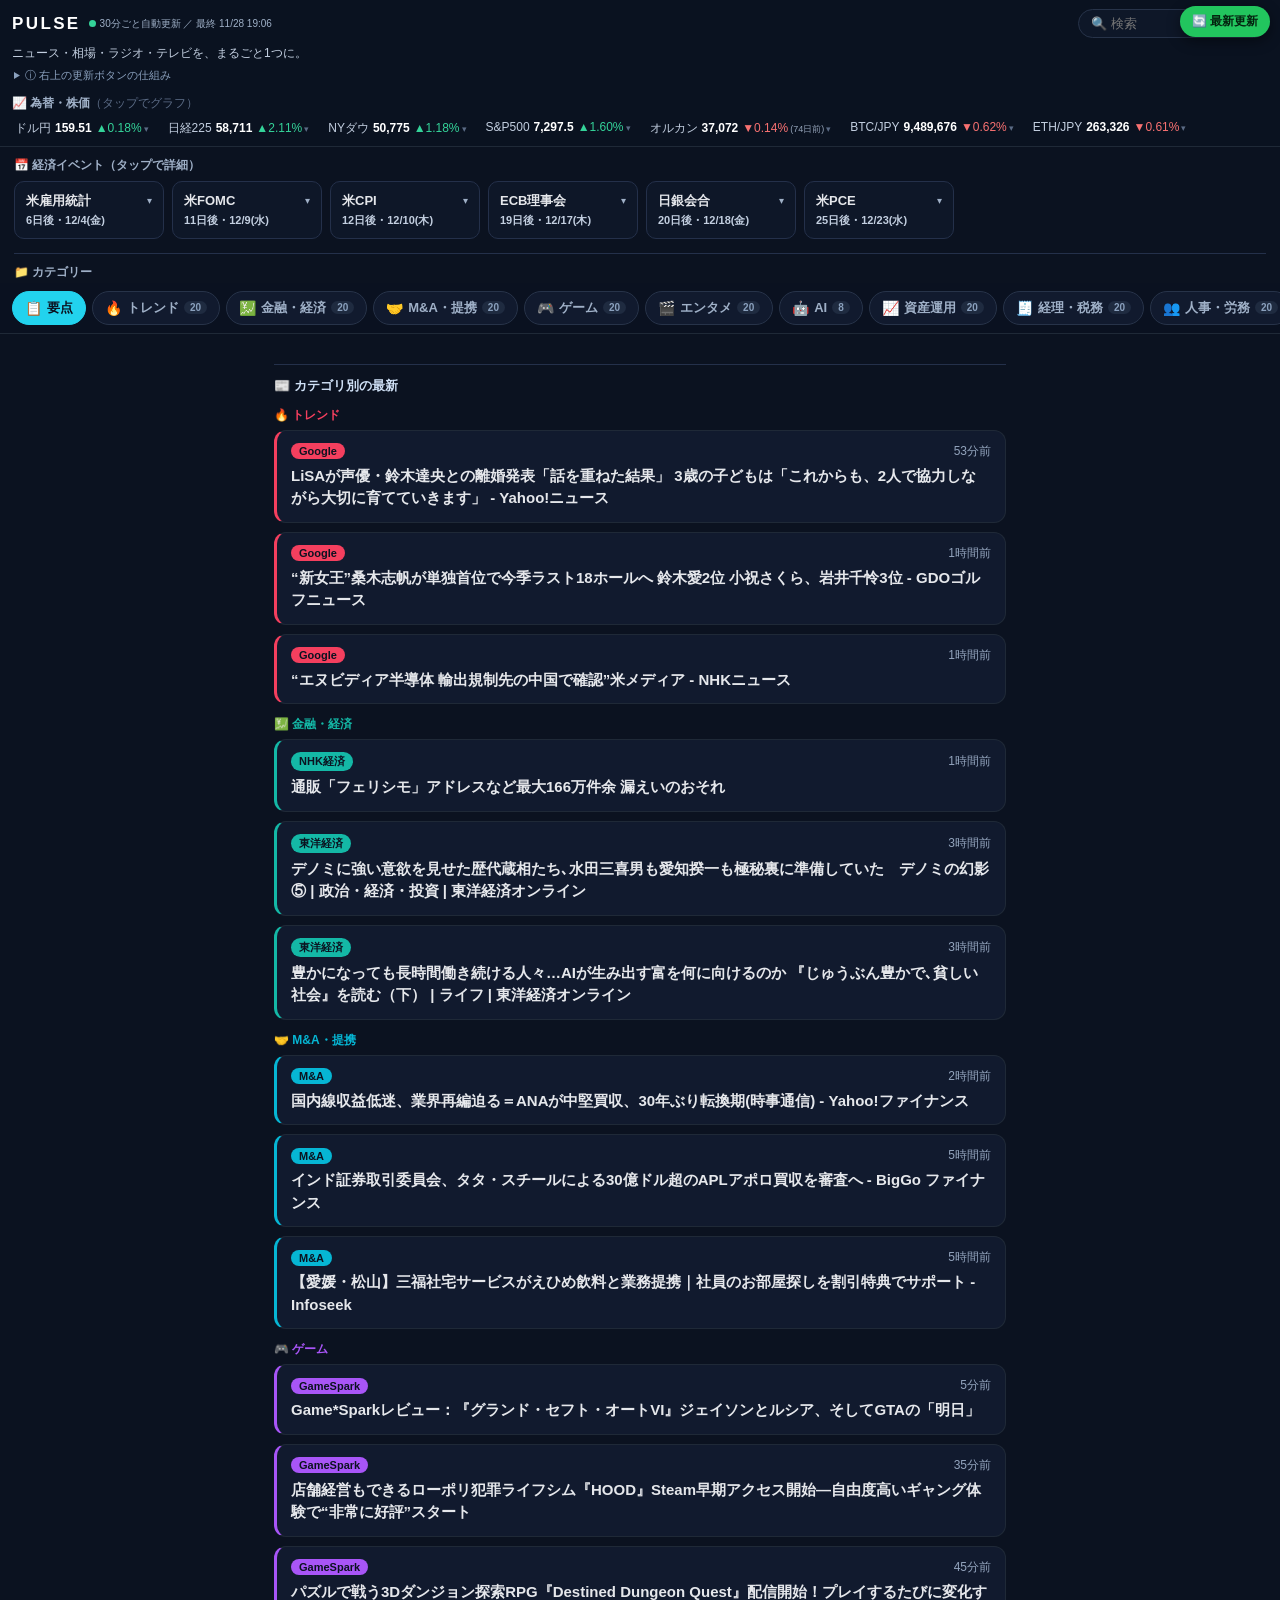
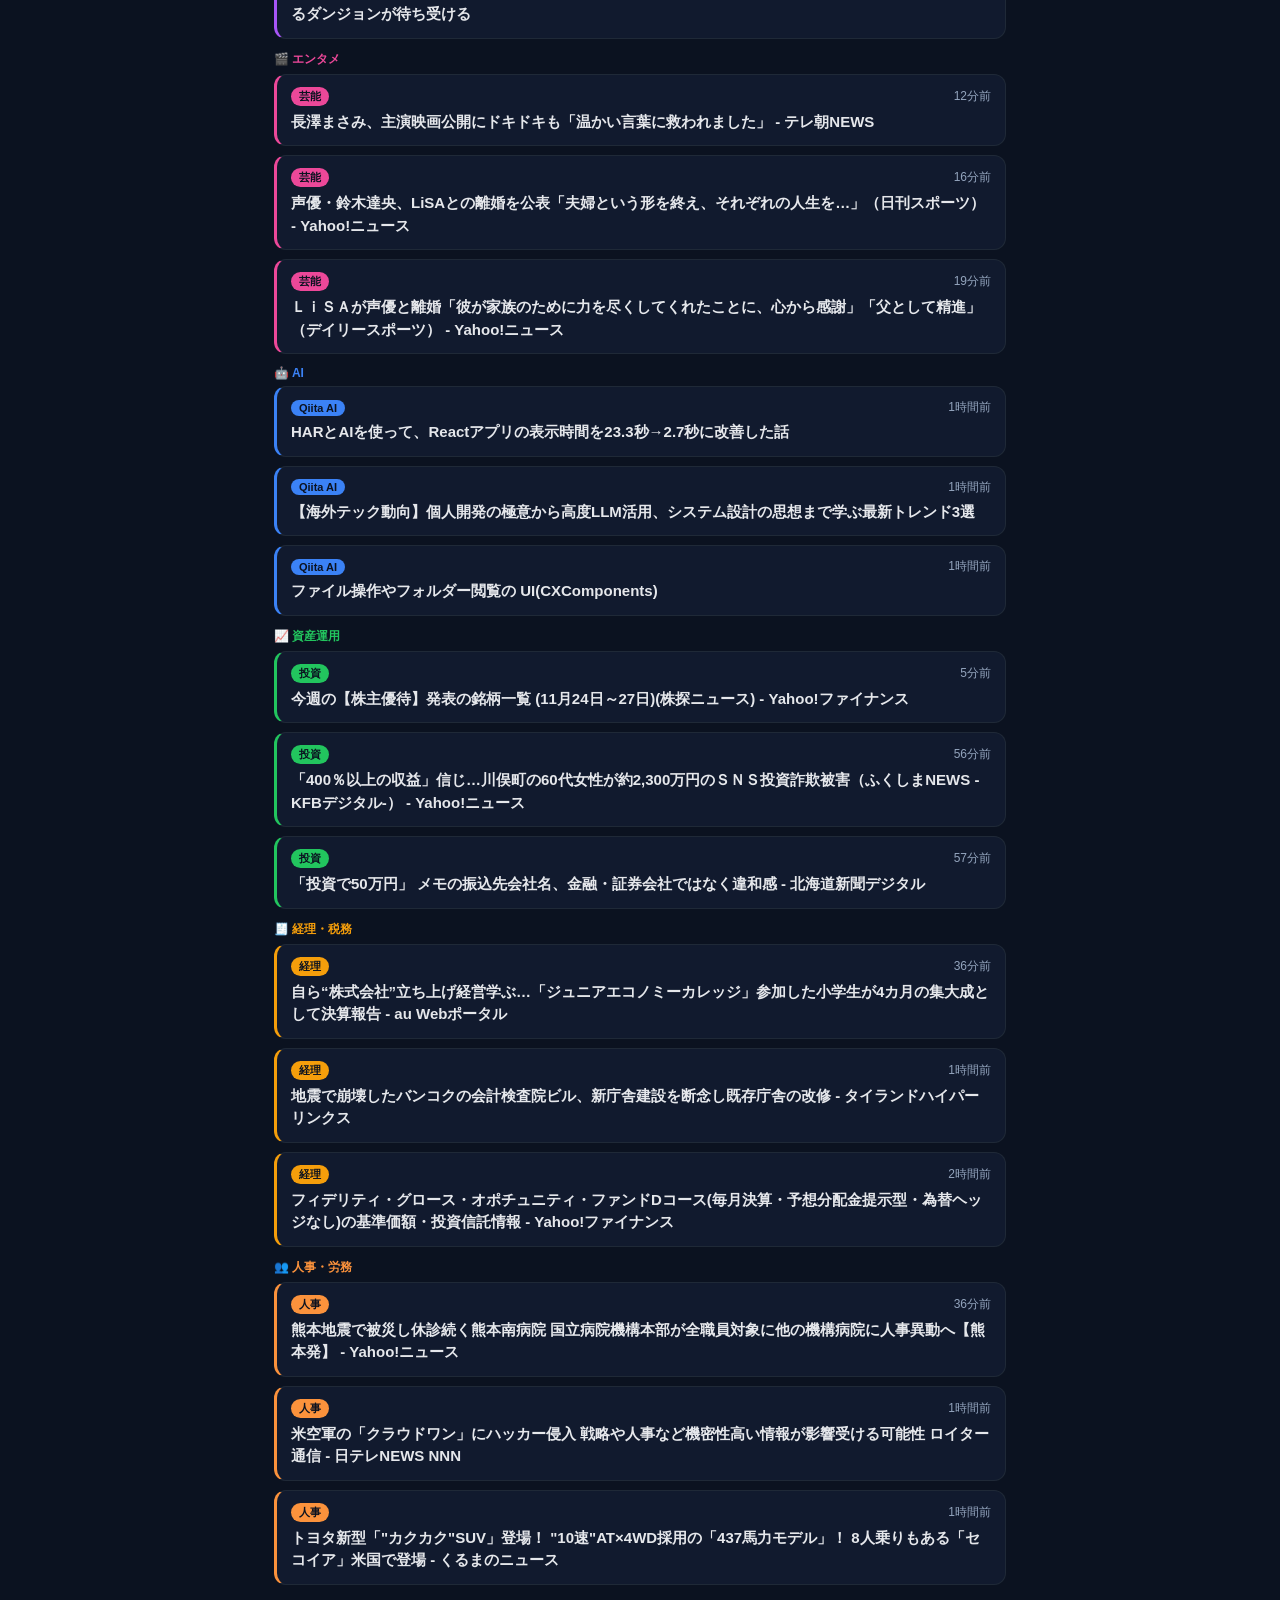
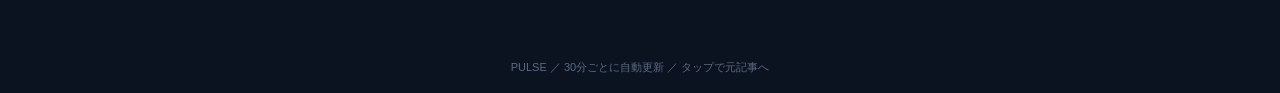
==== commit 49b02c61: "update: 2026-11-28 19:06:02" ====
--- a/index.html
+++ b/index.html
@@ -18,13 +18,13 @@
 <button id="refresh" class="refresh">🔄 最新更新</button>
 <header>
   <div class="brand"><h1>PULSE</h1>
-    <span class="up"><span class="dot"></span>30分ごと自動更新 ／ 最終 11/28 18:36</span>
+    <span class="up"><span class="dot"></span>30分ごと自動更新 ／ 最終 11/28 19:06</span>
     <div class="sbox"><input id="q" placeholder="🔍 検索" aria-label="記事を検索" autocomplete="off"></div></div>
   <div class="appdesc">ニュース・相場・ラジオ・テレビを、まるごと1つに。</div>
   <details class="refreshnote"><summary>ⓘ 右上の更新ボタンの仕組み</summary>
   ※通常の「🔄 最新更新」を押すと、ラジオ（曲名・番組・歌詞）がその場で最新になります。ニュース・相場は30分ごとに自動で作り直しており、新しい版が届くとボタンが「🆕 新着あり」に変わります。この状態で押すと、ニュース・相場も含めて最新の内容に切り替わります（再生中の音を勝手に止めないよう、自動では切り替えません）。</details>
   <div class="tick-h">📈 為替・株価<span style="font-weight:400;color:#5b6b85">（タップでグラフ）</span></div>
-  <div id="tick"><span class="t" data-i="0">ドル円<b>159.51</b><span class="up1">▲0.18%</span><span class="arw">▾</span></span><span class="t" data-i="1">日経225<b>58,711</b><span class="up1">▲2.11%</span><span class="arw">▾</span></span><span class="t" data-i="2">NYダウ<b>50,775</b><span class="up1">▲1.18%</span><span class="arw">▾</span></span><span class="t" data-i="3">S&amp;P500<b>7,297.5</b><span class="up1">▲1.60%</span><span class="arw">▾</span></span><span class="t" data-i="4">オルカン<b>37,072</b><span class="dn1">▼0.14%</span><span class="stale">(74日前)</span><span class="arw">▾</span></span><span class="t" data-i="5">BTC/JPY<b>9,506,658</b><span class="dn1">▼0.44%</span><span class="arw">▾</span></span><span class="t" data-i="6">ETH/JPY<b>263,305</b><span class="dn1">▼0.62%</span><span class="arw">▾</span></span></div>
+  <div id="tick"><span class="t" data-i="0">ドル円<b>159.51</b><span class="up1">▲0.18%</span><span class="arw">▾</span></span><span class="t" data-i="1">日経225<b>58,711</b><span class="up1">▲2.11%</span><span class="arw">▾</span></span><span class="t" data-i="2">NYダウ<b>50,775</b><span class="up1">▲1.18%</span><span class="arw">▾</span></span><span class="t" data-i="3">S&amp;P500<b>7,297.5</b><span class="up1">▲1.60%</span><span class="arw">▾</span></span><span class="t" data-i="4">オルカン<b>37,072</b><span class="dn1">▼0.14%</span><span class="stale">(74日前)</span><span class="arw">▾</span></span><span class="t" data-i="5">BTC/JPY<b>9,489,676</b><span class="dn1">▼0.62%</span><span class="arw">▾</span></span><span class="t" data-i="6">ETH/JPY<b>263,326</b><span class="dn1">▼0.61%</span><span class="arw">▾</span></span></div>
   <div id="tickDetail" class="tickdetail"></div>
 </header>
 <div id="chartFs" class="chart-fs">
@@ -58,19 +58,19 @@
 <button class="navgear" id="tabSetBtn" type="button" aria-label="タブの並びと表示の設定">⚙</button>
 </nav>
 <main>
-<section class="sec active" id="sec-digest" style="--c:#22d3ee"><div id="digestNew"></div><div class="dg-sec">📰 カテゴリ別の最新</div><div class="dg-h" style="--c:#f43f5e">🔥 トレンド</div><a class="card" style="--c:#f43f5e" href="https://news.google.com/rss/articles/CBMiX0FVX3lxTE8yVXpPYVpLZGg2RmVvQ1hRVDZGOVVUb052a1lnblZzQVRjc0ZMWkRlcG1vUGlEa3ZybURmOVdwWkEyXzVaZlFXOVZRQVdqQk52a3RGYk5GODVmZEFqZkxV?oc=5" target="_blank" rel="noopener"><div class="meta"><span class="src">Google</span><span class="tm">1時間前</span></div><div class="ttl">“エヌビディア半導体 輸出規制先の中国で確認”米メディア - NHKニュース</div></a><a class="card" style="--c:#f43f5e" href="https://news.google.com/rss/articles/CBMif0FVX3lxTFBRbkdLRTFIb25KMkFTTi1PbE45R3FNSFRHM0F1Z1RKRktCWnpoLWI2Vkg3LU1DbkpwWGRBNmVsSWVGWjJrN19SLV9MX1FpWDJWbzFVelRIRjBRUl8yS29Wck9hR2I4ZnJjZHo5Si1abFRPbWhYSE1jdXlTMlg3STg?oc=5" target="_blank" rel="noopener"><div class="meta"><span class="src">Google</span><span class="tm">1時間前</span></div><div class="ttl">「日韓戦はじゃんけんでも負けてはいけない」U-17W杯決勝Tで日韓戦が実現 韓国メディアが黄金世代に期待「因縁のある相手との対決」（フットボールチャンネル） - Yahoo!ニュース</div></a><a class="card" style="--c:#f43f5e" href="https://news.google.com/rss/articles/CBMiZEFVX3lxTE96WlVIdzE5MnJ0cWJmT2d5VWcxYjEyRkJMMFBrTHctS1dyYXFTeUlSdTAtUFR1akNPR2gtdEZXbWtYZ1dEcFpSWXYwUTFxT2JZNXdBQ0RCbGRxMDFZZ0ZucEk2Mlo?oc=5" target="_blank" rel="noopener"><div class="meta"><span class="src">Google</span><span class="tm">1時間前</span></div><div class="ttl">今時あり得ないデカさのオリベッティ製電卓「Gioconda」を衝動買い (1/2) - ASCII.jp</div></a><div class="dg-h" style="--c:#14b8a6">💹 金融・経済</div><a class="card" style="--c:#14b8a6" href="https://news.web.nhk/newsweb/na/nd-20261128de82980" target="_blank" rel="noopener"><div class="meta"><span class="src">NHK経済</span><span class="tm">1時間前</span></div><div class="ttl">通販「フェリシモ」アドレスなど最大166万件余 漏えいのおそれ</div></a><a class="card" style="--c:#14b8a6" href="https://toyokeizai.net/articles/-/965947?utm_source=rss&amp;utm_medium=http&amp;utm_campaign=link_back" target="_blank" rel="noopener"><div class="meta"><span class="src">東洋経済</span><span class="tm">2時間前</span></div><div class="ttl">デノミに強い意欲を見せた歴代蔵相たち､水田三喜男も愛知揆一も極秘裏に準備していた　デノミの幻影⑤ | 政治・経済・投資 | 東洋経済オンライン</div></a><a class="card" style="--c:#14b8a6" href="https://toyokeizai.net/articles/-/965944?utm_source=rss&amp;utm_medium=http&amp;utm_campaign=link_back" target="_blank" rel="noopener"><div class="meta"><span class="src">東洋経済</span><span class="tm">2時間前</span></div><div class="ttl">豊かになっても長時間働き続ける人々…AIが生み出す富を何に向けるのか 『じゅうぶん豊かで､貧しい社会』を読む（下） | ライフ | 東洋経済オンライン</div></a><div class="dg-h" style="--c:#06b6d4">🤝 M&amp;A・提携</div><a class="card" style="--c:#06b6d4" href="https://news.google.com/rss/articles/CBMihwFBVV95cUxOZUhZaHFWeTRsc29xSk5NUUd0V3VKbmc3UHlpTzZ6MnZoV1Vka3gtb2FtVDY3TTNZaDJCZG41X3V0UHZVeEU4elpjOUhaQTFiOUpaekVqdzAyelNZdzlrOWdkLXYtQXhDNS1maWVzcGJMTVpmbmlnbmV2amhxQ2dJMmhkZWRLTk0?oc=5" target="_blank" rel="noopener"><div class="meta"><span class="src">M&amp;A</span><span class="tm">1時間前</span></div><div class="ttl">国内線収益低迷、業界再編迫る＝ANAが中堅買収、30年ぶり転換期(時事通信) - Yahoo!ファイナンス</div></a><a class="card" style="--c:#06b6d4" href="https://news.google.com/rss/articles/CBMidEFVX3lxTE5yS01MbVZHSEFyOUppN0Zza2I0MjN1VFlNSzF1cm5nVkY1R1ByU3lVVTR6cjZ5Y3VHem1QclVFeXB3WjVvYk5CZF9CXzZibmc5YjNHeHFEU2hrVWRUNjRsZjlOWXNsNlFnMWI1ZFluYlR2QnpY?oc=5" target="_blank" rel="noopener"><div class="meta"><span class="src">M&amp;A</span><span class="tm">4時間前</span></div><div class="ttl">インド証券取引委員会、タタ・スチールによる30億ドル超のAPLアポロ買収を審査へ - BigGo ファイナンス</div></a><a class="card" style="--c:#06b6d4" href="https://news.google.com/rss/articles/CBMickFVX3lxTE9qaHNLU2RFZlpaUkY5NDg2OTJNNENFUkd2ZVItbU5LakJJSkhWU0lJMlBrTi12VTFvdXBTRXgyd2s5bU12RUQ4aVhnMlRUWEpzM0ZseVFCY3doTmEzTjdmVVpzV2NEM0dPcER0cUc5V21NQQ?oc=5" target="_blank" rel="noopener"><div class="meta"><span class="src">M&amp;A</span><span class="tm">5時間前</span></div><div class="ttl">【愛媛・松山】三福社宅サービスがえひめ飲料と業務提携｜社員のお部屋探しを割引特典でサポート - Infoseek</div></a><div class="dg-h" style="--c:#a855f7">🎮 ゲーム</div><a class="card" style="--c:#a855f7" href="http://www.gamespark.jp/article/2026/11/28/175419.html" target="_blank" rel="noopener"><div class="meta"><span class="src">GameSpark</span><span class="tm">5分前</span></div><div class="ttl">店舗経営もできるローポリ犯罪ライフシム『HOOD』Steam早期アクセス開始―自由度高いギャング体験で“非常に好評”スタート</div></a><a class="card" style="--c:#a855f7" href="http://www.gamespark.jp/article/2026/11/28/175418.html" target="_blank" rel="noopener"><div class="meta"><span class="src">GameSpark</span><span class="tm">15分前</span></div><div class="ttl">パズルで戦う3Dダンジョン探索RPG『Destined Dungeon Quest』配信開始！プレイするたびに変化するダンジョンが待ち受ける</div></a><a class="card" style="--c:#a855f7" href="https://news.denfaminicogamer.jp/news/261128j" target="_blank" rel="noopener"><div class="meta"><span class="src">電ファミ</span><span class="tm">35分前</span></div><div class="ttl">『劇場版 陰の実力者になりたくて！ 残響編』が2027年5月に全国公開決定！新キャラクター・ミノル役に釘宮理恵さん</div></a><div class="dg-h" style="--c:#ec4899">🎬 エンタメ</div><a class="card" style="--c:#ec4899" href="https://news.google.com/rss/articles/CBMiTEFVX3lxTE4yQm9jdFJBaTQtUkl3bHY1Z0FUZlVPUGcyampvSUdLdW9iWWtrY0FMWDRPSUVlc1RuT01iVWQzZnlQNllDTEN2VWxGV24?oc=5" target="_blank" rel="noopener"><div class="meta"><span class="src">芸能</span><span class="tm">1分前</span></div><div class="ttl">オリジナルラジオドラマも！『名探偵コナンのオールナイトニッポンGOLD』放送決定！ - ニッポン放送 NEWS ONLINE</div></a><a class="card" style="--c:#ec4899" href="https://news.google.com/rss/articles/CBMif0FVX3lxTE5ieXYtQ1Z5WktsSE03TzlCbkpZZUstOHJpSjBvUV9zclBmdkNnc2R0UEJLdGxuNXllSGttMjV6bTAxLVFXN01uLW1HYmw0QkxZa2NOeF9BSjY5MnpKOHlLeF9Ma1JfdndoTlRuZ2U3SjNwS3N3OTRKUzZpV3NmOEk?oc=5" target="_blank" rel="noopener"><div class="meta"><span class="src">芸能</span><span class="tm">5分前</span></div><div class="ttl">「名探偵コナン」のオールナイトニッポン、クリスマスに放送決定☆ラジオドラマもオンエア（アニメ！アニメ！） - Yahoo!ニュース</div></a><a class="card" style="--c:#ec4899" href="https://news.google.com/rss/articles/CBMif0FVX3lxTE9XMVVDbi1BaVJsaWR5YTlpNnU0ajhlOG9wbjN2eTdaNnVxaUd3Y0tSY1B0QzVGTEtVb0RScVNUb19NZmNCMzV4bTRHa2ktV3d6UmV6RDRlTi16dFp1MnYzajlKZ1FURXBIVUdyNFhkNHBtT0pfME5TOU5FSE5Oamc?oc=5" target="_blank" rel="noopener"><div class="meta"><span class="src">芸能</span><span class="tm">21分前</span></div><div class="ttl">『魔法使いの夜』は、なぜ「映画」として面白くないのか？ 原作ゲームの魅力を損なった、あまりに不完全で不誠実な劇場アニメになった理由 ＜連載：逃げない映画考察＞（ねとらぼ） - Yahoo!ニュース</div></a><div class="dg-h" style="--c:#3b82f6">🤖 AI</div><a class="card" style="--c:#3b82f6" href="https://qiita.com/musenmai/items/44a1b306dfe5c6b47c6a" target="_blank" rel="noopener"><div class="meta"><span class="src">Qiita AI</span><span class="tm">30分前</span></div><div class="ttl">HARとAIを使って、Reactアプリの表示時間を23.3秒→2.7秒に改善した話</div></a><a class="card" style="--c:#3b82f6" href="https://qiita.com/tanakanekosuke/items/95c315a563b765d24ccc" target="_blank" rel="noopener"><div class="meta"><span class="src">Qiita AI</span><span class="tm">34分前</span></div><div class="ttl">【海外テック動向】個人開発の極意から高度LLM活用、システム設計の思想まで学ぶ最新トレンド3選</div></a><a class="card" style="--c:#3b82f6" href="https://qiita.com/aotan083/items/d9e93078c17b58ec42ab" target="_blank" rel="noopener"><div class="meta"><span class="src">Qiita AI</span><span class="tm">53分前</span></div><div class="ttl">ファイル操作やフォルダー閲覧の UI(CXComponents)</div></a><div class="dg-h" style="--c:#22c55e">📈 資産運用</div><a class="card" style="--c:#22c55e" href="https://news.google.com/rss/articles/CBMif0FVX3lxTE1SUkhoUkJQR1A2R21QUF9tdGtnVWd1dUdkX0FTaEJ4aGtiOUtYd1FBbi1hR0NsbnNjVUlEYVJaUFhGM2k1YVo4NnF5ZmlMQ05mdHZEdncwNVhTT042dk5Zc1FXZVRWZmgzTkxLMlozVlVZOW1rTTVQSTVKTTlsVU0?oc=5" target="_blank" rel="noopener"><div class="meta"><span class="src">投資</span><span class="tm">26分前</span></div><div class="ttl">「400％以上の収益」信じ…川俣町の60代女性が約2,300万円のＳＮＳ投資詐欺被害（ふくしまNEWS -KFBデジタル-） - Yahoo!ニュース</div></a><a class="card" style="--c:#22c55e" href="https://news.google.com/rss/articles/CBMif0FVX3lxTE10c2RucDI1SzVJQmhmbGdxTDlJNDB2UHRtb3V4YmMyNURZSXVCN1RPT3NnZS1XWElJWnQtdHFJdlN2dEdTdk9JdW1FYS1zRmVPTlI1SWR0V0JpN2NwTzhDT3pHeTMtbzUwb1Vvb1o0emZlXzdtYlNubzE1QnBRVzQ?oc=5" target="_blank" rel="noopener"><div class="meta"><span class="src">投資</span><span class="tm">36分前</span></div><div class="ttl">18歳未満の子どもがいる子育て世帯は要チェック！ 2027年1月開始「こどもNISA」は子育て支援策（BCN） - Yahoo!ニュース</div></a><a class="card" style="--c:#22c55e" href="https://news.google.com/rss/articles/CBMidEFVX3lxTE5PQnRjWFA5c2o0bXdKS29xZWFyckJGd1FmaHJVOTV0czNZcGsyaVV4S3R6OXRRbTJpRnA4ZUtIN1NLOVBfQ3BBZWc4el9mMWQwOExBSTZsbVMxalZaSzdsTFFDQ0dRTkdrSXFBd09vcGQtN0Zw?oc=5" target="_blank" rel="noopener"><div class="meta"><span class="src">投資</span><span class="tm">1時間前</span></div><div class="ttl">台湾、27年のGDP成長率見通し上方修正－AI投資の先行き懸念でも - TBS NEWS DIG</div></a><div class="dg-h" style="--c:#f59e0b">🧾 経理・税務</div><a class="card" style="--c:#f59e0b" href="https://news.google.com/rss/articles/CBMiVEFVX3lxTFAwMk9IWGl1d2VCRUFsUGxsMnJ1WTZHRGpSbmFBem1vcW9HdlhpX3ltUVNibTlPcFpuTUtYZFRTR0NqYTJFMVBGNi1YNjRkR3REUS1mWg?oc=5" target="_blank" rel="noopener"><div class="meta"><span class="src">経理</span><span class="tm">32分前</span></div><div class="ttl">地震で崩壊したバンコクの会計検査院ビル、新庁舎建設を断念し既存庁舎の改修 - タイランドハイパーリンクス</div></a><a class="card" style="--c:#f59e0b" href="https://news.google.com/rss/articles/CBMihwFBVV95cUxNWHB1aTZPRWRKV3EyS3FxZkJtNGlJM1B3UmpMTEhIbHE4dFVMcUVQZzAwQjBjZDV1VHJTSnVKam9Pb2RZUU91RWltRTFQUTV2WjhJanNWbXZTQnZXZTluSzR0T3FFN1RNTVVidFlUMEJFbUdRanVRYmYyRXpiVG9JSkkyTWRWX1U?oc=5" target="_blank" rel="noopener"><div class="meta"><span class="src">経理</span><span class="tm">3時間前</span></div><div class="ttl">決算マイナス・インパクト銘柄 … ＤｙＤｏ、プラネット (11月20日～26日発表分)(株探ニュース) - Yahoo!ファイナンス</div></a><a class="card" style="--c:#f59e0b" href="https://news.google.com/rss/articles/CBMiZ0FVX3lxTE1Ea3k4VUhmMW9BN1BBcjA4d05yc0tmR1JKN3M3Nko0VzF0X1VRT3BVWUpyMWM0azI3VU14QUltMDBfczZLLTNfLVZEMUoxMFZqTnRvWmRiNktWd2FKdmxCMDdvOEU5OTQ?oc=5" target="_blank" rel="noopener"><div class="meta"><span class="src">経理</span><span class="tm">4時間前</span></div><div class="ttl">北海道の財政、47都道府県で「最悪」に 30年前の拓銀破綻が遠因 [北海道] - 朝日新聞</div></a><div class="dg-h" style="--c:#fb923c">👥 人事・労務</div><a class="card" style="--c:#fb923c" href="https://news.google.com/rss/articles/CBMihAFBVV95cUxOenRWLTNwRW9BSk1oSzhKTXJWTWpqeEY5YVRxd1A1c2JfbmRsZkRSTXVUSHAwbkJaNi1JVXh4c0wtcjh6RzBDRzlFNW5mQWI2S2xfZG1tTHNZNmtyOEt3bzFjdnpxeTFzQ2NYQVE3ejB0dTdwYm9Ub25xcTFVN2Frd2FDVVU?oc=5" target="_blank" rel="noopener"><div class="meta"><span class="src">人事</span><span class="tm">32分前</span></div><div class="ttl">米空軍の「クラウドワン」にハッカー侵入 戦略や人事など機密性高い情報が影響受ける可能性 ロイター通信 - 日テレNEWS NNN</div></a><a class="card" style="--c:#fb923c" href="https://news.google.com/rss/articles/CBMiS0FVX3lxTE40aU1GbkpjR0dXM1hzOXEyQ2haZHNURFlBTW5wMFU0MlpsU0ZMbXVjbnZwWmtKd1VnLVZqTV9jM2cycjVyR214a3FDUQ?oc=5" target="_blank" rel="noopener"><div class="meta"><span class="src">人事</span><span class="tm">1時間前</span></div><div class="ttl">トヨタ新型「&quot;カクカク&quot;SUV」登場！ &quot;10速&quot;AT×4WD採用の「437馬力モデル」！ 8人乗りもある「セコイア」米国で登場 - くるまのニュース</div></a><a class="card" style="--c:#fb923c" href="https://news.google.com/rss/articles/CBMiXkFVX3lxTE1sbGJObkRNUzhLMXhwNm84akdReUFqSDdlbGxoNF9ISkt5YkUxWUp2Mmxqa1BOZG1zTGJwMU95RWhMMzFSaWYwN2VmZHJlRHpBWmZLV2Qzd0ZDdkU3VWc?oc=5" target="_blank" rel="noopener"><div class="meta"><span class="src">人事</span><span class="tm">1時間前</span></div><div class="ttl">画像 | ピアスびっしり｢就活30社不採用｣の緑髪ギャルに批判の声…写真1枚で&quot;人間性&quot;までわかった気になる《現代人の怖さ》 - 東洋経済オンライン</div></a></section>
-<section class="sec" id="sec-trend" style="--c:#f43f5e"><a class="card" href="https://news.google.com/rss/articles/CBMiX0FVX3lxTE8yVXpPYVpLZGg2RmVvQ1hRVDZGOVVUb052a1lnblZzQVRjc0ZMWkRlcG1vUGlEa3ZybURmOVdwWkEyXzVaZlFXOVZRQVdqQk52a3RGYk5GODVmZEFqZkxV?oc=5" target="_blank" rel="noopener"><div class="meta"><span class="src">Google</span><span class="tm">1時間前</span></div><div class="ttl">“エヌビディア半導体 輸出規制先の中国で確認”米メディア - NHKニュース</div></a><a class="card" href="https://news.google.com/rss/articles/CBMif0FVX3lxTFBRbkdLRTFIb25KMkFTTi1PbE45R3FNSFRHM0F1Z1RKRktCWnpoLWI2Vkg3LU1DbkpwWGRBNmVsSWVGWjJrN19SLV9MX1FpWDJWbzFVelRIRjBRUl8yS29Wck9hR2I4ZnJjZHo5Si1abFRPbWhYSE1jdXlTMlg3STg?oc=5" target="_blank" rel="noopener"><div class="meta"><span class="src">Google</span><span class="tm">1時間前</span></div><div class="ttl">「日韓戦はじゃんけんでも負けてはいけない」U-17W杯決勝Tで日韓戦が実現 韓国メディアが黄金世代に期待「因縁のある相手との対決」（フットボールチャンネル） - Yahoo!ニュース</div></a><a class="card" href="https://news.google.com/rss/articles/CBMiZEFVX3lxTE96WlVIdzE5MnJ0cWJmT2d5VWcxYjEyRkJMMFBrTHctS1dyYXFTeUlSdTAtUFR1akNPR2gtdEZXbWtYZ1dEcFpSWXYwUTFxT2JZNXdBQ0RCbGRxMDFZZ0ZucEk2Mlo?oc=5" target="_blank" rel="noopener"><div class="meta"><span class="src">Google</span><span class="tm">1時間前</span></div><div class="ttl">今時あり得ないデカさのオリベッティ製電卓「Gioconda」を衝動買い (1/2) - ASCII.jp</div></a><a class="card" href="https://news.google.com/rss/articles/CBMiY0FVX3lxTE41ZVZsR3BWTVRNbUlfZ3FRb2dyVjhIcjdlc3psWlEyME12VHM3NWpHV0JzbUVZSGZ3R00taGcwOHZvXzg1RHJMVmFUMlhhU0Z1MFhDRUNLVWwtSEotQk03Y0otaw?oc=5" target="_blank" rel="noopener"><div class="meta"><span class="src">Google</span><span class="tm">1時間前</span></div><div class="ttl">dr365とコラボ！Fujikoの「毛穴おだまり！クリーム」が数量限定で登場 - Infoseek</div></a><a class="card" href="https://news.google.com/rss/articles/CBMif0FVX3lxTE1xTmp5QkNsM2RQUnhJdXZodTF6T2RGQlNrOGdwNTRRNjRBdFdXRXFweTU5R1JnTXZxMEpjNUhLZk9nSmpEYUE5S1BSalZpdEFCZE4tWExrd2FFcHRIZHJIczBaZDJGM1pOdUwyS3Nrb0loMTF3X2RpZ08tR3dhcmM?oc=5" target="_blank" rel="noopener"><div class="meta"><span class="src">Google</span><span class="tm">2時間前</span></div><div class="ttl">金融43社がパーティー券購入 片山財務相の政治団体（共同通信） - Yahoo!ニュース</div></a><a class="card" href="https://news.google.com/rss/articles/CBMif0FVX3lxTFBUcUtGTTI1b2g3Y3Y3ZElSenhTRkZUN2lDR3g3SzNjZy1Ha1lOVWlXOU1iSGljT0tFVWh0NklkckNxemx1ZTdrd1gxZTVRTXM2MnRhR2FiRzhRUTVCbXVRanJENnJjWG5haXlqdGJRRDA5LXUzRHo4N09WcVJmaXc?oc=5" target="_blank" rel="noopener"><div class="meta"><span class="src">Google</span><span class="tm">2時間前</span></div><div class="ttl">【日本一のイケメン中学生決定】新潟県出身の1年生・小柳丈くん＜男子中学生ミスターコン2026＞（モデルプレス） - Yahoo!ニュース</div></a><a class="card" href="https://news.google.com/rss/articles/CBMiX0FVX3lxTE0tS1lfSlBhamtlbTBnU3U0RGxsNHVRMDhYWXNKSU1GN1RhQXhhZ0VHNFp2UmVmY3VXX2g0MTlWdGZueW9VUnMycWZIVktOR29CeVByVGlQV1pKOW9TamN3?oc=5" target="_blank" rel="noopener"><div class="meta"><span class="src">Google</span><span class="tm">2時間前</span></div><div class="ttl">【速報中】フィギュアNHK杯 ペア“ゆなすみ”2位 ファイナルへ - NHKニュース</div></a><a class="card" href="https://news.google.com/rss/articles/CBMiUEFVX3lxTE4yVVNrZWlJbUdjLVpJRHljQnJwUHhvZVc3UDVKMDhiY01wdmpOTHVaMEkyTHhjcUowZFQ1aFRwMjBuaEtQejBTdlg3SHQ4YlJw?oc=5" target="_blank" rel="noopener"><div class="meta"><span class="src">Google</span><span class="tm">2時間前</span></div><div class="ttl">山中に2人の遺体 一部は白骨化 - Yahoo!ニュース</div></a><a class="card" href="https://news.google.com/rss/articles/CBMiYkFVX3lxTE83UmlNd01BdFRQVHRZY3dyQUJNcm9iVUstb0FUUUVTZy02eUpLS1dkY3hnQUxxY1p6eDktc0o3a196eGwwZ3g3QWR2U3RKNVlJRVhINy1tVXdjUXNBRmZzQUh3?oc=5" target="_blank" rel="noopener"><div class="meta"><span class="src">Google</span><span class="tm">3時間前</span></div><div class="ttl">伊藤大海がカブスと合意 幼い頃からの夢を叶え、北海道から世界へ - 道新スポーツ</div></a><a class="card" href="https://news.google.com/rss/articles/CBMif0FVX3lxTE5UUXc4Zy13WTVOeDMtd1JQSDZZc0hCV2hVNzRlMVE0ZVJza1dRTGloTjNSTU1TRERDa2xvaWN4WkhtWXhYWWdzbEpidmFJYXVFeWZBSUJJaV9SbDhBYnZPNUZNTkdjTGRwZ1M3a0JTcjVYNDl2OEliR2JCVmpGeVE?oc=5" target="_blank" rel="noopener"><div class="meta"><span class="src">Google</span><span class="tm">3時間前</span></div><div class="ttl">米軍、英空軍基地に飛来の無人機撃退 ＦＴ報道（ロイター） - Yahoo!ニュース</div></a><a class="card" href="https://news.google.com/rss/articles/CBMif0FVX3lxTFBxSHJtYTdrTHZxNDFiTk1OaE82LTZSNVNpODUzTFBUTk9qM1hjbkNZSE1saXNwNlBoMjcwYXh4cENKUmZzWC01eV9Da0xFUUVRaXJmeDBKeEhIZ1o2eVVoZnk0RWZQRmRHNlRsOS1QXzBQYjJOT0lvN2FYYkVldDQ?oc=5" target="_blank" rel="noopener"><div class="meta"><span class="src">Google</span><span class="tm">3時間前</span></div><div class="ttl">M!LK塩﨑太智、多忙すぎるグループ事情を告白 新曲でも「歌番組のリハーサルで初めて5人でやるとか…」（オリコン） - Yahoo!ニュース</div></a><a class="card" href="https://news.google.com/rss/articles/CBMiUEFVX3lxTE5tMVRDbVRuV1EwNTI0eG1Uem80eUtQZEFaX0RzWk92bExtM08zeUtUR1F4aFdWbzFoZ1RJVF96RDNyeEY5QXBINE9uekhuVFl5?oc=5" target="_blank" rel="noopener"><div class="meta"><span class="src">Google</span><span class="tm">3時間前</span></div><div class="ttl">台湾の統一地方選 与党が伸長か - Yahoo!ニュース</div></a><a class="card" href="https://news.google.com/rss/articles/CBMiUEFVX3lxTE9lYmhmZnpDVnNQa3NsQWJYQWJKZUZZa3MzYlNReXdCamhMNXIxMG5CNVFmREV2ZFFLMGRUX0dEMjhzREpOUk9PRl9DWjBvX2U1?oc=5" target="_blank" rel="noopener"><div class="meta"><span class="src">Google</span><span class="tm">3時間前</span></div><div class="ttl">人間さながらロボ発売へ 中国企業 - Yahoo!ニュース</div></a><a class="card" href="https://news.google.com/rss/articles/CBMie0FVX3lxTE14anBHX1BDSGZidHN6UEk2Nlg2OGdWQ3hfdTRxd0lpVTZiZkNwX1piQWlsb1JQcUJqbzRMbG9XakdUc3hjYmMyUFhzZW1EbVZnWmlKNVNGT3lpM1A4SWR1aG5qWV9uQUMtdmlBLVl3ZUdKQWF4UVhzTkhLNA?oc=5" target="_blank" rel="noopener"><div class="meta"><span class="src">Google</span><span class="tm">4時間前</span></div><div class="ttl">【阪神】オリックスの中川圭太と契約合意を発表 前・中日の上林誠知に続き主力級2人目の獲得に成功 - 日テレNEWS NNN</div></a><a class="card" href="https://news.google.com/rss/articles/CBMif0FVX3lxTFB6ODZ1YU1HaFRCbVlWeVBUSkNELTZsRzdZRmUwMGY2cGRJR0NLOEJGZ21RV2h0ZVlhUkFwRjN3TE1Ed0RNZEI4a2QzejZYTVlDU1RWQWFua2NIdW82cmtWWVFHVEo4MFJpQVhrd1NWN0VYRzRvQ1F0RExKLV91Vnc?oc=5" target="_blank" rel="noopener"><div class="meta"><span class="src">Google</span><span class="tm">4時間前</span></div><div class="ttl">マンジャロを無許可で販売か 生活保護を受給の女（40）逮捕 人気のマンジャロを求め長崎・対馬に韓国人殺到「韓国より安く買える」【news23】（TBS NEWS DIG Powered by JNN） - Yahoo!ニュース</div></a><a class="card" href="https://news.google.com/rss/articles/CBMiakFVX3lxTFB6MmY1X3F1d2dlVmJmcG91cDZ3c2xMQ1JidDMxU0sxQktMQXBtMnpVWFlTUEk3eWJfa3hPOEUyMVF5X0tzeG9TeW9pMW9ObnV2YU5wd0JUNGFfTllXelFNQUg3WVBhbFNRUWc?oc=5" target="_blank" rel="noopener"><div class="meta"><span class="src">Google</span><span class="tm">4時間前</span></div><div class="ttl">【Amazonブラックフライデー先行セール】NIMASO クリアケース 氷星シリーズ iPhone 18 Pro/17 Pro用・iPhone16Pro用が1,414円から - AppBank</div></a><a class="card" href="https://news.google.com/rss/articles/[base64]?oc=5" target="_blank" rel="noopener"><div class="meta"><span class="src">Google</span><span class="tm">4時間前</span></div><div class="ttl">米ユナイテッド・フィデリティ銀が破綻、2年超で最大規模 - Reuters</div></a><a class="card" href="https://news.google.com/rss/articles/CBMiV0FVX3lxTE56aHR2eDRETnkybHY3bWV6aE5NaTdYS294bThPalFZUHkxWXhUc3l1Qk0yVDhMd3Q4dWpEUlJBNkNxTWpzRV9IRmFtNF9GbzFJWS1DZ2dhRQ?oc=5" target="_blank" rel="noopener"><div class="meta"><span class="src">Google</span><span class="tm">6時間前</span></div><div class="ttl">アニメ『チー付与』実写ショートドラマ公開。柴田理恵が“暗殺の母”を演じ、日常を描く3本立てに。本日（11/28）から3日連続正午にYouTubeで配信 - ファミ通</div></a><a class="card" href="https://news.google.com/rss/articles/[base64]?oc=5" target="_blank" rel="noopener"><div class="meta"><span class="src">Google</span><span class="tm">6時間前</span></div><div class="ttl">王林、LAの海で魅せた大胆Tバックビキニ姿！　美ヒップあらわなバックショットに「バチバチにスタイル良すぎ」 - サンスポ</div></a><a class="card" href="https://news.google.com/rss/articles/CBMiYkFVX3lxTE5NX0l3UXVjYl9MSGxrMjJzSnAwWDE0aWZIelhfejZKcnUyZUFqWDZ0VF9vOGlOc1FyWTZjNlB1eUlWb1g5M0RuZkxKM2pqQnVhOHNnd3VwRVZSZElJdzhxYWZR?oc=5" target="_blank" rel="noopener"><div class="meta"><span class="src">Google</span><span class="tm">7時間前</span></div><div class="ttl">ロシアに拘束された北海道新聞記者の妻の「手記」、国営メディアなど相次ぎ報道…プーチン政権への影響は - 読売新聞</div></a></section>
-<section class="sec" id="sec-finance" style="--c:#14b8a6"><a class="card" href="https://news.web.nhk/newsweb/na/nd-20261128de82980" target="_blank" rel="noopener"><div class="meta"><span class="src">NHK経済</span><span class="tm">1時間前</span></div><div class="ttl">通販「フェリシモ」アドレスなど最大166万件余 漏えいのおそれ</div></a><a class="card" href="https://toyokeizai.net/articles/-/965947?utm_source=rss&amp;utm_medium=http&amp;utm_campaign=link_back" target="_blank" rel="noopener"><div class="meta"><span class="src">東洋経済</span><span class="tm">2時間前</span></div><div class="ttl">デノミに強い意欲を見せた歴代蔵相たち､水田三喜男も愛知揆一も極秘裏に準備していた　デノミの幻影⑤ | 政治・経済・投資 | 東洋経済オンライン</div></a><a class="card" href="https://toyokeizai.net/articles/-/965944?utm_source=rss&amp;utm_medium=http&amp;utm_campaign=link_back" target="_blank" rel="noopener"><div class="meta"><span class="src">東洋経済</span><span class="tm">2時間前</span></div><div class="ttl">豊かになっても長時間働き続ける人々…AIが生み出す富を何に向けるのか 『じゅうぶん豊かで､貧しい社会』を読む（下） | ライフ | 東洋経済オンライン</div></a><a class="card" href="https://toyokeizai.net/articles/-/964791?utm_source=rss&amp;utm_medium=http&amp;utm_campaign=link_back" target="_blank" rel="noopener"><div class="meta"><span class="src">東洋経済</span><span class="tm">5時間前</span></div><div class="ttl">【元付き人が証言】1987年､アントニオ猪木が&quot;ビッグマッチ&quot;でも見せない殺気を発した《巌流島の闘い》の意外な顚末 | ライフ | 東洋経済オンライン</div></a><a class="card" href="https://toyokeizai.net/articles/-/965795?utm_source=rss&amp;utm_medium=http&amp;utm_campaign=link_back" target="_blank" rel="noopener"><div class="meta"><span class="src">東洋経済</span><span class="tm">6時間前</span></div><div class="ttl">月収45万円が15万円に…WEBライターが&quot;ギュられた&quot;現実　｢AIに奪われやすい職･残りやすい職｣とは何か | ライフ | 東洋経済オンライン</div></a><a class="card" href="https://toyokeizai.net/articles/-/965943?utm_source=rss&amp;utm_medium=http&amp;utm_campaign=link_back" target="_blank" rel="noopener"><div class="meta"><span class="src">東洋経済</span><span class="tm">7時間前</span></div><div class="ttl">〈書評〉『知能爆発』『世界地図と地球の時間 グリニッジ標準時と本初子午線』『昭和史の道を往く』 | ライフ | 東洋経済オンライン</div></a><a class="card" href="https://toyokeizai.net/articles/-/965830?utm_source=rss&amp;utm_medium=http&amp;utm_campaign=link_back" target="_blank" rel="noopener"><div class="meta"><span class="src">東洋経済</span><span class="tm">7時間前</span></div><div class="ttl">外食プロのテク応用！缶詰なのに凄いフレッシュ感､下ごしらえ不要でお店レベルに…｢至高のサバ缶パスタ｣超簡単レシピ | ライフ | 東洋経済オンライン</div></a><a class="card" href="https://news.web.nhk/newsweb/na/nd-20261128de82863" target="_blank" rel="noopener"><div class="meta"><span class="src">NHK経済</span><span class="tm">7時間前</span></div><div class="ttl">データセンター整備めぐり 政府が関係者向け指針策定へ</div></a><a class="card" href="https://toyokeizai.net/articles/-/963662?utm_source=rss&amp;utm_medium=http&amp;utm_campaign=link_back" target="_blank" rel="noopener"><div class="meta"><span class="src">東洋経済</span><span class="tm">8時間前</span></div><div class="ttl">小田原北条家はなぜ滅亡したのか？島津や長宗我部は存続したのに…戦国大名の明暗が分かれた背景 | キャリア・教育 | 東洋経済オンライン</div></a><a class="card" href="https://toyokeizai.net/articles/-/966182?utm_source=rss&amp;utm_medium=http&amp;utm_campaign=link_back" target="_blank" rel="noopener"><div class="meta"><span class="src">東洋経済</span><span class="tm">9時間前</span></div><div class="ttl">編集部厳選､注目の経済ニュース！【11月28日】 今週のトピックス＆来週のスケジュール | ビジネス | 東洋経済オンライン</div></a><a class="card" href="https://toyokeizai.net/articles/-/965730?utm_source=rss&amp;utm_medium=http&amp;utm_campaign=link_back" target="_blank" rel="noopener"><div class="meta"><span class="src">東洋経済</span><span class="tm">9時間前</span></div><div class="ttl">4割超が｢管理職やめたい｣…限界迎えるミドルの重荷を下ろす､日揮の&quot;部長職3人分担&quot;に三井住友海上の&quot;アシマネ&quot;制度 | キャリア・教育 | 東洋経済オンライン</div></a><a class="card" href="https://toyokeizai.net/articles/-/965737?utm_source=rss&amp;utm_medium=http&amp;utm_campaign=link_back" target="_blank" rel="noopener"><div class="meta"><span class="src">東洋経済</span><span class="tm">10時間前</span></div><div class="ttl">｢地理選択ってダメなの？｣【偏差値35】から東大に合格した僕がそれでも言いたい&quot;地理の凄み  &quot; | ライフ | 東洋経済オンライン</div></a><a class="card" href="https://toyokeizai.net/articles/-/965298?utm_source=rss&amp;utm_medium=http&amp;utm_campaign=link_back" target="_blank" rel="noopener"><div class="meta"><span class="src">東洋経済</span><span class="tm">10時間前</span></div><div class="ttl">まるでラードを溶かしたように白濁することも《ベトベト･ギトギト･トゲトゲ》腎臓の大敵｢3つの血液｣の正体とは | ライフ | 東洋経済オンライン</div></a><a class="card" href="https://toyokeizai.net/articles/-/966215?utm_source=rss&amp;utm_medium=http&amp;utm_campaign=link_back" target="_blank" rel="noopener"><div class="meta"><span class="src">東洋経済</span><span class="tm">10時間前</span></div><div class="ttl">台北市長選｢民主主義の祭り｣は市民生活の迷惑なのか､沈伯洋の異例の前夜祭中止で問われる台湾の熱狂的な選挙文化 | 政治・経済・投資 | 東洋経済オンライン</div></a><a class="card" href="https://toyokeizai.net/articles/-/965259?utm_source=rss&amp;utm_medium=http&amp;utm_campaign=link_back" target="_blank" rel="noopener"><div class="meta"><span class="src">東洋経済</span><span class="tm">10時間前</span></div><div class="ttl">5万件のAGA治療医が明かす&quot;薄毛の真犯人&quot;｢頭皮を柔らかくすれば生える｣は正しくない？激辛食やストレスは関係する？ | ライフ | 東洋経済オンライン</div></a><a class="card" href="https://toyokeizai.net/articles/-/965659?utm_source=rss&amp;utm_medium=http&amp;utm_campaign=link_back" target="_blank" rel="noopener"><div class="meta"><span class="src">東洋経済</span><span class="tm">10時間前</span></div><div class="ttl">60歳で｢ビフィズス菌｣は100分の1に→便の臭いも変わる…｢最近疲れが抜けない｣人が見落とす腸の老化 | ライフ | 東洋経済オンライン</div></a><a class="card" href="https://toyokeizai.net/articles/-/966120?utm_source=rss&amp;utm_medium=http&amp;utm_campaign=link_back" target="_blank" rel="noopener"><div class="meta"><span class="src">東洋経済</span><span class="tm">11時間前</span></div><div class="ttl">ピアスびっしり｢就活30社不採用｣の緑髪ギャルに批判の声…写真1枚で&quot;人間性&quot;までわかった気になる《現代人の怖さ》 | ライフ | 東洋経済オンライン</div></a><a class="card" href="https://toyokeizai.net/articles/-/965589?utm_source=rss&amp;utm_medium=http&amp;utm_campaign=link_back" target="_blank" rel="noopener"><div class="meta"><span class="src">東洋経済</span><span class="tm">11時間前</span></div><div class="ttl">箱根駅伝なのに《コース上にない岡山》で撮影…大泉洋･山下智久出演ドラマ『俺たちの箱根駅伝』驚きのロケ地事情 | ライフ | 東洋経済オンライン</div></a><a class="card" href="https://toyokeizai.net/articles/-/966190?utm_source=rss&amp;utm_medium=http&amp;utm_campaign=link_back" target="_blank" rel="noopener"><div class="meta"><span class="src">東洋経済</span><span class="tm">11時間前</span></div><div class="ttl">｢ラッコ展示ゼロ｣の危機を救った｢海遊館｣の執念と快挙　&quot;かわいいだけじゃない&quot;ラッコの展示再開が示す､5つの意義 | ライフ | 東洋経済オンライン</div></a><a class="card" href="https://toyokeizai.net/articles/-/965623?utm_source=rss&amp;utm_medium=http&amp;utm_campaign=link_back" target="_blank" rel="noopener"><div class="meta"><span class="src">東洋経済</span><span class="tm">11時間前</span></div><div class="ttl">筑波大､広島大､東京理科大､日大…学閥が物言う世界で校長12年の人物が福島大特任教授になるまで アカデミックシフト22 | キャリア・教育 | 東洋経済オンライン</div></a></section>
-<section class="sec" id="sec-ma" style="--c:#06b6d4"><a class="card" href="https://news.google.com/rss/articles/CBMihwFBVV95cUxOZUhZaHFWeTRsc29xSk5NUUd0V3VKbmc3UHlpTzZ6MnZoV1Vka3gtb2FtVDY3TTNZaDJCZG41X3V0UHZVeEU4elpjOUhaQTFiOUpaekVqdzAyelNZdzlrOWdkLXYtQXhDNS1maWVzcGJMTVpmbmlnbmV2amhxQ2dJMmhkZWRLTk0?oc=5" target="_blank" rel="noopener"><div class="meta"><span class="src">M&amp;A</span><span class="tm">1時間前</span></div><div class="ttl">国内線収益低迷、業界再編迫る＝ANAが中堅買収、30年ぶり転換期(時事通信) - Yahoo!ファイナンス</div></a><a class="card" href="https://news.google.com/rss/articles/CBMidEFVX3lxTE5yS01MbVZHSEFyOUppN0Zza2I0MjN1VFlNSzF1cm5nVkY1R1ByU3lVVTR6cjZ5Y3VHem1QclVFeXB3WjVvYk5CZF9CXzZibmc5YjNHeHFEU2hrVWRUNjRsZjlOWXNsNlFnMWI1ZFluYlR2QnpY?oc=5" target="_blank" rel="noopener"><div class="meta"><span class="src">M&amp;A</span><span class="tm">4時間前</span></div><div class="ttl">インド証券取引委員会、タタ・スチールによる30億ドル超のAPLアポロ買収を審査へ - BigGo ファイナンス</div></a><a class="card" href="https://news.google.com/rss/articles/CBMickFVX3lxTE9qaHNLU2RFZlpaUkY5NDg2OTJNNENFUkd2ZVItbU5LakJJSkhWU0lJMlBrTi12VTFvdXBTRXgyd2s5bU12RUQ4aVhnMlRUWEpzM0ZseVFCY3doTmEzTjdmVVpzV2NEM0dPcER0cUc5V21NQQ?oc=5" target="_blank" rel="noopener"><div class="meta"><span class="src">M&amp;A</span><span class="tm">5時間前</span></div><div class="ttl">【愛媛・松山】三福社宅サービスがえひめ飲料と業務提携｜社員のお部屋探しを割引特典でサポート - Infoseek</div></a><a class="card" href="https://news.google.com/rss/articles/CBMiWkFVX3lxTFBhdlBwNWthRmFic2RDcE5wWGVOeGVQVW1fdXZLNExjbVM2OVktelQwM0pucHFzdWhBVWo1dnVDUld0aHpHbUZ0WUNzYjJjT01xZDVwWGZVWEZ0Zw?oc=5" target="_blank" rel="noopener"><div class="meta"><span class="src">M&amp;A</span><span class="tm">5時間前</span></div><div class="ttl">釧路市のk-Hackに東京のITコンサル参画 市も連携、出資継続 - 北海道新聞デジタル</div></a><a class="card" href="https://news.google.com/rss/articles/CBMihwFBVV95cUxQWXd3YXhNSXVjV3NOaHNSLUpTaWdEZ3YxWWV1aTZlbmY0ckk5cHI5VnVmNmR4azZ1ZzVkMVNUNm1LNU4wM0RKWEpCOVdaMGNKS2FGNkkxWVhLU1RKSkRvbGYwOERUdUcxZlF6QXp6bUtwMmhNbU5PSzFzZlpuLXIzd20xTFRfX2M?oc=5" target="_blank" rel="noopener"><div class="meta"><span class="src">M&amp;A</span><span class="tm">8時間前</span></div><div class="ttl">来週の【新規公開(IPO)銘柄】 ジャパンＨＳ、Ｍ＆Ａロイヤ(株探ニュース) - Yahoo!ファイナンス</div></a><a class="card" href="https://news.google.com/rss/articles/CBMiUkFVX3lxTE5LUzcyZGl2WF9BeHJ5Y1c1SUR0ME1nX3JOcWd5elR1b1hVTFpfelc3SkJzTVV1c0xlbGNnSzBZU0Z6T1BWTVdUNUpMSVNpSzhtNEE?oc=5" target="_blank" rel="noopener"><div class="meta"><span class="src">M&amp;A</span><span class="tm">9時間前</span></div><div class="ttl">三菱地所とgooddaysが業務提携、既存不動産のリノベーションとDX推進で協業へ - リヴプラス</div></a><a class="card" href="https://news.google.com/rss/articles/CBMibkFVX3lxTFBFNFlCRFAybUotckdzRUM2ZUh5M3Y5UmFfWU56RHZDbV9XQVEydWQ2dW8ycGlzbldPMkh4Vzg0cTFPYUZKMmtINWYtZWM1ZE9IcnVfRXR1cG9kWDRmT0VLekFNdlJuOXc5NFJnaGZ3?oc=5" target="_blank" rel="noopener"><div class="meta"><span class="src">M&amp;A</span><span class="tm">11時間前</span></div><div class="ttl">「神戸旧居留地」の変遷を今に伝える建築群｜産業遺産のM＆A - au Webポータル</div></a><a class="card" href="https://news.google.com/rss/articles/CBMif0FVX3lxTE15MzgwdWRwYUNPa2VwZXVxLU4tbzZvVGdQMmwza0xWVGdSejFUaDNWX3J1ZG5WWE95QUQ0Y0NGaXNCOW9RdGNBVUQ0ekw2NVplRUtoWU1sVjV4MnN6a1ZfOGszNFBYUjRIeFNnclVkeEMzcnUzUHRGWTFzOXAxaTg?oc=5" target="_blank" rel="noopener"><div class="meta"><span class="src">M&amp;A</span><span class="tm">11時間前</span></div><div class="ttl">モスフード株、36年ぶり上場来高値。客数増・和食M&amp;Aに期待した買い。4〜9月期は純利益35%減でも逆風ならず - Yahoo!ニュース</div></a><a class="card" href="https://news.google.com/rss/articles/CBMidEFVX3lxTE9jLVhmTm1oUHZBaExHZ01iZHdpeFlJVzZ5TE9fNWlPWkJYelVCSExEeHlWUHV3bTFfdFdIUmxObHBveVFWMkRJNFJyTXZ1WEJqck50UjJHTWxVbUJ1d1V3VkJNTGQwTXh3eDl5VFRzdUJ4TzN5?oc=5" target="_blank" rel="noopener"><div class="meta"><span class="src">M&amp;A</span><span class="tm">11時間前</span></div><div class="ttl">米ベライゾン、フィバー事業者フィディウムを60億ドルで買収交渉＝報道 - BigGo ファイナンス</div></a><a class="card" href="https://news.google.com/rss/articles/CBMihwFBVV95cUxORjVoZ0xrQXoyeGM2TVJFaEpnTjJERHkzZFRIamxwcUFUQnl5LXZieDJLbWZoek15QzJTcFpqSHhUWWlGRjBtT2ZOdmZvLXRXZDQyU0ZoOVFWVVRpeUZsRm9ZSmNGbWM5VllXLWVjdGVwMGFHVUlLNlJJdmVYeVFTdmtIWUhwMzQ?oc=5" target="_blank" rel="noopener"><div class="meta"><span class="src">M&amp;A</span><span class="tm">19時間前</span></div><div class="ttl">米たばこ製造・販売のアルトリア、英同業への買収提案に絡んでやや売りが優勢＝米国株個別(株探ニュース) - Yahoo!ファイナンス</div></a><a class="card" href="https://news.google.com/rss/articles/CBMidEFVX3lxTFB2TWF0LWhKeVhydGhYRDhHaTl3SWdKbmhMUnBqZ014VUtJN3FmWUtXQmYxZnJqeDBQeERiQzlKbnBpZmFGR0xvdE50SkxUZldlSm9YZUpUcWxoWmcyNjk0dC1ocU9uNVozSzBZMlJRWC1Cblpu?oc=5" target="_blank" rel="noopener"><div class="meta"><span class="src">M&amp;A</span><span class="tm">19時間前</span></div><div class="ttl">Tesla、独EMAG買収を推進…マスク氏「Optimus 2万台」生産網を確保 - BigGo ファイナンス</div></a><a class="card" href="https://news.google.com/rss/articles/CBMidEFVX3lxTE01UkQ3aFVjdDF5RC1LMGNDRzFnaVNkNElOSU1hNDIwSW9WOGhEckxnbXlBb1NJQ1daNEMyX3BNVHl3M1BsQVhUUEoyOGpWWUl5b2E2N2VvVHpvM2JNMDQ0b3hFeWVHak41RnZOQ0RoNkMxdWpp?oc=5" target="_blank" rel="noopener"><div class="meta"><span class="src">M&amp;A</span><span class="tm">20時間前</span></div><div class="ttl">ウーバー、デリバリーヒーロー株の87%を取得 148億ドル買収へ前進 - BigGo ファイナンス</div></a><a class="card" href="https://news.google.com/rss/articles/CBMibEFVX3lxTE5Jei1YLTZmRVUxbmNtV2k2YWVHZ0J0VHFLOU9ib3dXbm5zWDlMRVF5V0hnNktHekV3TjgwR1NzTFVFZFp3ekxKcGdaVUIzb1J5VlY1YjZWVlRrWWNYRkRpUlRRUlpaWG56ZzNibQ?oc=5" target="_blank" rel="noopener"><div class="meta"><span class="src">M&amp;A</span><span class="tm">20時間前</span></div><div class="ttl">米社が英インペリアル買収検討 欧米たばこ再編、JTも参画か - 日本経済新聞</div></a><a class="card" href="https://news.google.com/rss/articles/CBMiV0FVX3lxTFBpSWZ5YkdkTG1rVTBLalNWb0JoZ2NEOUVHUnhYaVJRV0l1SVEtZmFTbDFJTzZSUmJUMDdwVzBSTWUyQ1kxN3A2ZU9tNDdXQy1EdUxGYnhwZw?oc=5" target="_blank" rel="noopener"><div class="meta"><span class="src">M&amp;A</span><span class="tm">21時間前</span></div><div class="ttl">JTB、純利益21億円 人件費やM＆A費用で大幅減益、2026年4月〜9月期 - TRAICY（トライシー）</div></a><a class="card" href="https://news.google.com/rss/articles/CBMif0FVX3lxTE5qeWRjWnE3cnhZS1JjNUhUSFk1WE5xRERCaXg0Z0k1VHI5S0ctNThMYWpOTElfRjIyOUtmVnBsdDJuc2hHUnVrdUw4NmU5dFdRVWJwMHIyWEViZkdJY2hiSDkyM29IS1NVUnlUZ21LZXpfcVk0S0YzaDItZ2FMN1E?oc=5" target="_blank" rel="noopener"><div class="meta"><span class="src">M&amp;A</span><span class="tm">21時間前</span></div><div class="ttl">カカクコムTOBでEQTが「1円」上積み3,701円 LINEヤフー陣営との争奪戦は12月10日へ（ビジネス＋IT） - Yahoo!ニュース</div></a><a class="card" href="https://news.google.com/rss/articles/CBMidEFVX3lxTE5wOUh6bE4tQWVlLXNRbXhQMkt4UUJQbnVvVHI4V0c4a3BNN0JzNFV2MktSdC1wUU14emhYMWxHbmViQmNuMjZRQl9vSUJPOXVoMFpoRi1GNnBIMDhpNlVpMW01bGZwTDJkR3pqeVc1a0lfdklQ?oc=5" target="_blank" rel="noopener"><div class="meta"><span class="src">M&amp;A</span><span class="tm">22時間前</span></div><div class="ttl">大阪ガス、豪バイオメタン企業に出資 29年から年6000トン製造へ - BigGo ファイナンス</div></a><a class="card" href="https://news.google.com/rss/articles/CBMidEFVX3lxTE5VQXk4SWZfb2dycm9ySVVPQU1PaEY3WDdnYTF1cWE1SmJ0cFB0WUJlY0U4ckVxbWQ5Y0JWR2RuV1h2Y2pPWHpaenpoTXBLYzE2OFNpUFg0ZzA3NjVIUndpSGlkZFZTcmZTUFduWElhd1RmMVFH?oc=5" target="_blank" rel="noopener"><div class="meta"><span class="src">M&amp;A</span><span class="tm">22時間前</span></div><div class="ttl">リップルの27億ドル買収攻勢が後押し、XRPの2035年「600ドル」強気予測の根拠 - BigGo ファイナンス</div></a><a class="card" href="https://news.google.com/rss/articles/CBMibEFVX3lxTFBnWS1vQl9HMEdNYjRkcVlBQW1YLXFlblc2ZkFHLVRXeHhoMWhod054OWhMVFc5d3RRckxQTU1IOVRVbE5pLWtlNVFOR0lMQnd3dGsydlNMSDV3cGs0WERXeExkQTIwT19UQktscw?oc=5" target="_blank" rel="noopener"><div class="meta"><span class="src">M&amp;A</span><span class="tm">22時間前</span></div><div class="ttl">大阪ガス、豪州バイオメタン開発企業に出資 29年から年6000トン生産 - 日本経済新聞</div></a><a class="card" href="https://news.google.com/rss/articles/CBMif0FVX3lxTE9PVXIxODBqWkZIUjVDQXVYRF9HUDhLQUtfaVFzTTMyMGNNc0ZDQnp0X29Sb1BvWUVnNUpaZjBVd1dvUEx5UXQ2TlduaEh1NmRIbzdmOUZ2bzQ4YTJ4bnJPM2FnSjdldlJnMTJHeXNtd2xCemFqSWpwZWJ6cUp1NTA?oc=5" target="_blank" rel="noopener"><div class="meta"><span class="src">M&amp;A</span><span class="tm">22時間前</span></div><div class="ttl">JTが英同業の買収を検討？ 防衛株も上昇、決算のDyDoは下落/日経平均続伸【今日の注目株＆日本株市場見通し】「デイリーZAi」11月27日号（ダイヤモンド・ザイ） - Yahoo!ニュース</div></a><a class="card" href="https://news.google.com/rss/articles/CBMibkFVX3lxTE5NVXRLb2JSRWNjR25CNmxpSVZHQmhsMTFPT0E4M0k1Q01Zanl6YmZ6T0xkem43ZThpQmhVTWVrQ3ZqZEJvNHNwRjd0SjR5eVpVRmdYdkZHZnFuUjhtV3VoenFvczRDMGVhUWxPMmhB?oc=5" target="_blank" rel="noopener"><div class="meta"><span class="src">M&amp;A</span><span class="tm">22時間前</span></div><div class="ttl">県内の中小企業、2025年の合併・買収成約は36件 日本M&amp;Aセンターが実績を初公表|経済ニュース - 神戸新聞</div></a></section>
-<section class="sec" id="sec-game" style="--c:#a855f7"><a class="card" href="http://www.gamespark.jp/article/2026/11/28/175419.html" target="_blank" rel="noopener"><div class="meta"><span class="src">GameSpark</span><span class="tm">5分前</span></div><div class="ttl">店舗経営もできるローポリ犯罪ライフシム『HOOD』Steam早期アクセス開始―自由度高いギャング体験で“非常に好評”スタート</div></a><a class="card" href="http://www.gamespark.jp/article/2026/11/28/175418.html" target="_blank" rel="noopener"><div class="meta"><span class="src">GameSpark</span><span class="tm">15分前</span></div><div class="ttl">パズルで戦う3Dダンジョン探索RPG『Destined Dungeon Quest』配信開始！プレイするたびに変化するダンジョンが待ち受ける</div></a><a class="card" href="https://news.denfaminicogamer.jp/news/261128j" target="_blank" rel="noopener"><div class="meta"><span class="src">電ファミ</span><span class="tm">35分前</span></div><div class="ttl">『劇場版 陰の実力者になりたくて！ 残響編』が2027年5月に全国公開決定！新キャラクター・ミノル役に釘宮理恵さん</div></a><a class="card" href="http://www.gamespark.jp/article/2026/11/28/175417.html" target="_blank" rel="noopener"><div class="meta"><span class="src">GameSpark</span><span class="tm">38分前</span></div><div class="ttl">『サイバーパンク2077』サブクエのその後をメールで描くシステムは『ペルソナ５』が着想元―クエスト開発率いた人物が語る</div></a><a class="card" href="http://www.gamespark.jp/article/2026/11/28/175416.html" target="_blank" rel="noopener"><div class="meta"><span class="src">GameSpark</span><span class="tm">51分前</span></div><div class="ttl">全24種類のクラスが一挙登場！『Ori』シリーズ開発元の見下ろしARPG『ノー レスト フォー ザ ウィケッド』システム刷新するオープンベータ12月17日開催。384種の特性を組み合わせてクラスの垣根を超えたビルド構築も</div></a><a class="card" href="https://news.denfaminicogamer.jp/news/261128i" target="_blank" rel="noopener"><div class="meta"><span class="src">電ファミ</span><span class="tm">1時間前</span></div><div class="ttl">劇場アニメ『機動戦士ガンダムSEED FREEDOM ZERO』の主題歌アーティストが「西川貴教 with t.komuro」に決定！奇跡のタッグ再び</div></a><a class="card" href="http://www.gamespark.jp/article/2026/11/28/175415.html" target="_blank" rel="noopener"><div class="meta"><span class="src">GameSpark</span><span class="tm">1時間前</span></div><div class="ttl">【リサーチ】『ゲーム業界における今年の漢字（2026年）』結果発表</div></a><a class="card" href="http://www.gamespark.jp/article/2026/11/28/175414.html" target="_blank" rel="noopener"><div class="meta"><span class="src">GameSpark</span><span class="tm">1時間前</span></div><div class="ttl">「『Tower Wizard』に新鮮な切り口を加えた作品を作ってみよう、というのが出発点だった」インクリメンタルゲーム『とにかく作り切ってリリース』【開発者インタビュー】</div></a><a class="card" href="http://www.gamespark.jp/article/2026/11/28/175413.html" target="_blank" rel="noopener"><div class="meta"><span class="src">GameSpark</span><span class="tm">1時間前</span></div><div class="ttl">カーコンバットゲーム『FUMES』ドラインビングにフォーカスした最新アップデート「(KINDA) RALLY」配信！</div></a><a class="card" href="http://www.gamespark.jp/article/2026/11/28/175412.html" target="_blank" rel="noopener"><div class="meta"><span class="src">GameSpark</span><span class="tm">2時間前</span></div><div class="ttl">『GTA6』推計5,300万本で早くも歴代ランキング上位争いに！初代『ポケモン』や『サイバーパンク2077』超え。市場調査会社が報告</div></a><a class="card" href="http://www.gamespark.jp/article/2026/11/28/175411.html" target="_blank" rel="noopener"><div class="meta"><span class="src">GameSpark</span><span class="tm">2時間前</span></div><div class="ttl">【約2,870円→0円】『FF10』×『Darkest Dungeon』な戦闘システムのゾンビサバイバルRPG『Dead Age 2』が無料配布中！GOGにて11月30日23時まで</div></a><a class="card" href="http://www.gamespark.jp/article/2026/11/28/175410.html" target="_blank" rel="noopener"><div class="meta"><span class="src">GameSpark</span><span class="tm">3時間前</span></div><div class="ttl">ドミニカには『GTA6』DLに1週間かかったユーザーも？超重量級のデータ量が改めて話題に</div></a><a class="card" href="https://news.denfaminicogamer.jp/news/261128h" target="_blank" rel="noopener"><div class="meta"><span class="src">電ファミ</span><span class="tm">4時間前</span></div><div class="ttl">「ARTIST SUPPORT ITEM」のフットモデルが商品化決定。アニメ『遊☆戯☆王』の作画監督とコラボしたハンドモデルの脚版</div></a><a class="card" href="http://www.gamespark.jp/article/2026/11/28/175409.html" target="_blank" rel="noopener"><div class="meta"><span class="src">GameSpark</span><span class="tm">4時間前</span></div><div class="ttl">『ゼンゼロ』元NPC「セシリア」がプレイアブル化！伝説の歌姫にして妄想エンジェルの先生、初登場から約1年を経て待望の実装</div></a><a class="card" href="https://news.denfaminicogamer.jp/news/261128g" target="_blank" rel="noopener"><div class="meta"><span class="src">電ファミ</span><span class="tm">5時間前</span></div><div class="ttl">真のペルソナ愛が試される試験「ペルソナ検定1MORE！」開幕。初代『ペルソナ』からリメイク含め13作品からランダムに50問が出題される</div></a><a class="card" href="https://news.denfaminicogamer.jp/news/2611283a" target="_blank" rel="noopener"><div class="meta"><span class="src">電ファミ</span><span class="tm">6時間前</span></div><div class="ttl">TVアニメ『チー付与』の人気キャラ「暗殺の母」、なんと柴田理恵さんが“実写”で演じるショートドラマが公開。絶妙すぎるキャスティングのご本人が、直々に暗殺者の日常を体現</div></a><a class="card" href="https://news.denfaminicogamer.jp/news/2611282m" target="_blank" rel="noopener"><div class="meta"><span class="src">電ファミ</span><span class="tm">6時間前</span></div><div class="ttl">『名探偵プリキュア！』明智あんな、みくるの本名が“母親”と同じで戸惑う。11月29日放送の第43話「私の相棒」あらすじ&amp;先行カット解禁</div></a><a class="card" href="https://news.denfaminicogamer.jp/kikakuthetower/261128b" target="_blank" rel="noopener"><div class="meta"><span class="src">電ファミ</span><span class="tm">6時間前</span></div><div class="ttl">金属ってこんなに綺麗だったんだ……。錆びたアンティークを自分の手で磨き上げる修復ゲーム『Reshine』。鈍色の表面が輝きを取り戻す瞬間に、思わず見惚れた</div></a><a class="card" href="http://www.gamespark.jp/article/2026/11/28/175408.html" target="_blank" rel="noopener"><div class="meta"><span class="src">GameSpark</span><span class="tm">6時間前</span></div><div class="ttl">【お知らせ】ゲーマーのためのトーク番組「Game*Sparkのラジオ善意X」11月28日22時より放送！</div></a><a class="card" href="https://news.denfaminicogamer.jp/news/261128f" target="_blank" rel="noopener"><div class="meta"><span class="src">電ファミ</span><span class="tm">7時間前</span></div><div class="ttl">『GTA6』に「自分がシミュレーションの中にいる」と気づいたNPCの家が存在し話題に。屋内にはおびただしい捜査メモ。「トゥルーマン・ショー」と反応相次ぐ</div></a></section>
-<section class="sec" id="sec-ent" style="--c:#ec4899"><a class="card" href="https://news.google.com/rss/articles/CBMiTEFVX3lxTE4yQm9jdFJBaTQtUkl3bHY1Z0FUZlVPUGcyampvSUdLdW9iWWtrY0FMWDRPSUVlc1RuT01iVWQzZnlQNllDTEN2VWxGV24?oc=5" target="_blank" rel="noopener"><div class="meta"><span class="src">芸能</span><span class="tm">1分前</span></div><div class="ttl">オリジナルラジオドラマも！『名探偵コナンのオールナイトニッポンGOLD』放送決定！ - ニッポン放送 NEWS ONLINE</div></a><a class="card" href="https://news.google.com/rss/articles/CBMif0FVX3lxTE5ieXYtQ1Z5WktsSE03TzlCbkpZZUstOHJpSjBvUV9zclBmdkNnc2R0UEJLdGxuNXllSGttMjV6bTAxLVFXN01uLW1HYmw0QkxZa2NOeF9BSjY5MnpKOHlLeF9Ma1JfdndoTlRuZ2U3SjNwS3N3OTRKUzZpV3NmOEk?oc=5" target="_blank" rel="noopener"><div class="meta"><span class="src">芸能</span><span class="tm">5分前</span></div><div class="ttl">「名探偵コナン」のオールナイトニッポン、クリスマスに放送決定☆ラジオドラマもオンエア（アニメ！アニメ！） - Yahoo!ニュース</div></a><a class="card" href="https://news.google.com/rss/articles/CBMif0FVX3lxTE9XMVVDbi1BaVJsaWR5YTlpNnU0ajhlOG9wbjN2eTdaNnVxaUd3Y0tSY1B0QzVGTEtVb0RScVNUb19NZmNCMzV4bTRHa2ktV3d6UmV6RDRlTi16dFp1MnYzajlKZ1FURXBIVUdyNFhkNHBtT0pfME5TOU5FSE5Oamc?oc=5" target="_blank" rel="noopener"><div class="meta"><span class="src">芸能</span><span class="tm">21分前</span></div><div class="ttl">『魔法使いの夜』は、なぜ「映画」として面白くないのか？ 原作ゲームの魅力を損なった、あまりに不完全で不誠実な劇場アニメになった理由 ＜連載：逃げない映画考察＞（ねとらぼ） - Yahoo!ニュース</div></a><a class="card" href="https://news.google.com/rss/articles/CBMif0FVX3lxTFBMUjhYbnVXZk1OQm9HbXFLVU1JYzA2RkxpOWZhWjZQWjdHYjdFLWY2UUtmUEwwd3dxQ1dFQXJ1X0ZvYjRlNDFPQ3VEdGlISGstRDRLZGNmZkNPN092RWR2MklWN05jbW5rc0k5dndNZnk2TlZDLUFnWFVXcVQ3cnM?oc=5" target="_blank" rel="noopener"><div class="meta"><span class="src">芸能</span><span class="tm">23分前</span></div><div class="ttl">声優の鈴木達央 歌手・LiSAとの離婚発表「夫婦という形を終え、それぞれの人生を」（スポニチアネックス） - Yahoo!ニュース</div></a><a class="card" href="https://news.google.com/rss/articles/CBMif0FVX3lxTE9rdy1NelJnR2JxMlNHUVpCcm9wMEp4OGVnaHdsek5RVGJaOEFFMWZOOVdjYWExUzlRbGtrYVFfQnVTM1kxX2ZqbDdyVmg2TmM0dmRkQjJPSWl4U282UmJpYVNEQS0yd1p2SHByQW1Jb0dhMmhvcTgyNnNEQ3FyOTA?oc=5" target="_blank" rel="noopener"><div class="meta"><span class="src">エンタメ</span><span class="tm">30分前</span></div><div class="ttl">長澤まさみ「見終わった皆さんの空気感がすごく穏やか。この3人を受け入れてくれている」 主演映画「このごにおよんで愛など」舞台あいさつ（中日スポーツ） - Yahoo!ニュース</div></a><a class="card" href="https://news.google.com/rss/articles/CBMihwFBVV95cUxQNEJWMzBJUXA2U1luSUFyb1NYSTJzSWtmeGlPMEZ1dFo4T2RobzlxUnUxbFdXbGw3U1ZIMGxjR0ljTktfbThaS1ZKdWY4YU9YRzFkck93SGo2MDJBWGJKUnh5N3BMcDQxMVEwUUtLd1Ryb2ZIUWl5VEVYQkJVNm5YY0U4N2xoRGM?oc=5" target="_blank" rel="noopener"><div class="meta"><span class="src">エンタメ</span><span class="tm">30分前</span></div><div class="ttl">リリー・ジェームズが殺人ミステリー小説の映画化に主演 - screenonline.jp</div></a><a class="card" href="https://news.google.com/rss/articles/CBMif0FVX3lxTE5pcGRJSXR0cmxqd2h5OHdhNVRkOTJHalROYWV6U2d3VzJlNmowbzVzeTR3ZTFSNTJKVzRHYjduRHpCazNjUFUxRzBZN0tCaEs0NkdOdzQ0WVZXSG1Hb3Nfd29OUXBGSWZkZHJsY01YVVE4N2lTY3pkeVV6Z1RmeFk?oc=5" target="_blank" rel="noopener"><div class="meta"><span class="src">芸能</span><span class="tm">33分前</span></div><div class="ttl">ピクサー作品の吹き替えで&quot;声優以上&quot;と絶賛された芸能人（2）掛け合いはまるで漫才…声優顔負けの名演（映画チャンネル） - Yahoo!ニュース</div></a><a class="card" href="https://news.google.com/rss/articles/CBMif0FVX3lxTE16dGszd2JrSTVkN0xnRmN4dDl0RzNoRHNUUjBxRUpva3pUM0RFMEItRUwyZkRaNjhOb296Sk9WN3NFbWZvRDZ4RXAxeHZLVVlSMmVaRjlfZDFEa3o5Zlo0TmdxSnZFekw3bEo5Z3l1eWNEODdTelVXRDJjWTdPbms?oc=5" target="_blank" rel="noopener"><div class="meta"><span class="src">エンタメ</span><span class="tm">35分前</span></div><div class="ttl">怒涛の肉弾戦に大爆破も デヴィッド・ハーバー主演『バイオレント・ナイト2』特別映像公開（リアルサウンド） - Yahoo!ニュース</div></a><a class="card" href="https://news.google.com/rss/articles/CBMiWEFVX3lxTE5jRDZ0b0V0anNTTlp4anp5ZHVXUkRmV0tNUkRoRTlqcHFLazdGSnhOZDFSNTllYUE3enJsaGltV1FFM190ejNGY09Uc1EzcXU0WTFKb1pfMnY?oc=5" target="_blank" rel="noopener"><div class="meta"><span class="src">エンタメ</span><span class="tm">35分前</span></div><div class="ttl">美容医療のカジュアル化と、〝整形エンタメ〟が示す影と光 - https://ginzamag.com/</div></a><a class="card" href="https://news.google.com/rss/articles/CBMiV0FVX3lxTE9yTXJ4c2VYRDBrWHNxaWk1b3JweDdaZWZOampyQUNTSGNuUGZfQnRmNlVmanZYQzRjZU4wUmFVZTRPM2pkaWdXZGx2aGlaY29yYWIzTnBEaw?oc=5" target="_blank" rel="noopener"><div class="meta"><span class="src">芸能</span><span class="tm">36分前</span></div><div class="ttl">【ニュースライブ】朝のニュース（Japan News Digest Live）最新情報など（11月29日） - TBS NEWS DIG</div></a><a class="card" href="https://news.google.com/rss/articles/CBMiS0FVX3lxTE5iOFVBSlJWdkp6OG53Q2NZRmtUSzV5LWUxQ1E2RjNKVmV4MjRiTDZXX194NS1FejhCa3poclc3VUYtRHdjZkFQMi04WQ?oc=5" target="_blank" rel="noopener"><div class="meta"><span class="src">エンタメ</span><span class="tm">36分前</span></div><div class="ttl">「異世界喰滅のサメ」TVアニメ化、メインスタッフ発表 「温泉シャーク」監督らサメ映画関係者から応援コメント到着 - アニメハック</div></a><a class="card" href="https://news.google.com/rss/articles/CBMif0FVX3lxTE1XeUtVNnFhWi0xLXl3MmhPT01qeFRMZWxXOEF6eVFoSkIxT1RPT2Z1RlVZWloxZnVMekZsNl9IZlhrY20yWWN4UHZpbEhkS2RMcVJtZ2N6eUN4TGRXV0hYb3VtQU12dUlWUzZmYWNIa09MUXpKYnRVcl8zQ3RHSGs?oc=5" target="_blank" rel="noopener"><div class="meta"><span class="src">芸能</span><span class="tm">37分前</span></div><div class="ttl">長澤まさみ、主演映画の劇中ダンスを振り付け 友人の助言受けながら挑戦（シネマトゥデイ） - Yahoo!ニュース</div></a><a class="card" href="https://news.google.com/rss/articles/CBMicEFVX3lxTE1vSWlsaWlyeWdja25LS2pIWENDLW82N245aUxicTVXalJuTWpXd3ZzNXpwNEQ2U3hJQW1qSXFEVWxCS3dHdkp4YTllZmJXOFpQbVhvQy15anE4ejFPS09uWXNTU2ZPY0QxdmZ4cnp5ZkU?oc=5" target="_blank" rel="noopener"><div class="meta"><span class="src">芸能</span><span class="tm">37分前</span></div><div class="ttl">「私立恵比寿中学」仲村悠菜、初主演映画公開「夢がかなった」 - テレ朝NEWS</div></a><a class="card" href="https://news.google.com/rss/articles/CBMiTkFVX3lxTE8walFZSldxaU4tRU1wNjZiVVJ2blBjX0NFdXloQzJ2MDEzeHNTSHA2Mmdud2pnZXlJeUFBMTNzZzJ5UGR2TVJNTHFPWjFJQQ?oc=5" target="_blank" rel="noopener"><div class="meta"><span class="src">エンタメ</span><span class="tm">49分前</span></div><div class="ttl">岡本幸太が新曲「オール・フォー・ラブ」でビックウェーブ。誕生祭で「狙うは紅白、そしてレコード大賞」 - オトカゼ</div></a><a class="card" href="https://news.google.com/rss/articles/CBMif0FVX3lxTE8xSUNzZ3JaU0t2azlHS2ppb25yY19zT0x6UmpLNmI1Q1JNR0k0SUMtTzZMZWRCamZPVlBERlpCSGp2ZU05NXhmVDU5dl9LZGx0WTA3cERuQ0dwek1JbjdVNFNCNDFUXzBKRE15TFVfMjlUSkp5b1hMemRURE9SbE0?oc=5" target="_blank" rel="noopener"><div class="meta"><span class="src">芸能</span><span class="tm">50分前</span></div><div class="ttl">ボーイズグループ「VIBY」かくれんぼ＆フリーライブを開催 RENKI「20代に入ってもショート丈の衣装も着る」（中日スポーツ） - Yahoo!ニュース</div></a><a class="card" href="https://news.google.com/rss/articles/CBMiWkFVX3lxTE1XbG5YRG9PR2xaQm04MWFiYjNTczZ6TzFFb2w0S3dncng2UzBleTBXbG1TRGtrc0xYYThmVTNoZW54NHBDMzZqdjQ1VDZwc25SWmlZYmtqYW1Wdw?oc=5" target="_blank" rel="noopener"><div class="meta"><span class="src">芸能</span><span class="tm">51分前</span></div><div class="ttl">「ステイサム作品らしい孤高のサスペンス・アクション」シェルター bunmei21さんの映画レビュー（感想・評価） - 映画.com</div></a><a class="card" href="https://news.google.com/rss/articles/CBMiWEFVX3lxTE9kdHRuSEI4M3BsY1hzZDR0emJjdTJ4QlFPRk0zRjhjUkZuckJHVDkxdDFBYlc0WTRZVWF2R21EYURKQ1UwLU0tdVQ2eUxTTFpSVzhmSWRVamM?oc=5" target="_blank" rel="noopener"><div class="meta"><span class="src">芸能</span><span class="tm">57分前</span></div><div class="ttl">インド映画ニュースまとめ（2026年11月）｜インド映画タイムズ - note</div></a><a class="card" href="https://news.google.com/rss/articles/CBMif0FVX3lxTFBVSGF5bno2Wk4xaG1rd0EyeVNzUjMzQTlrdWFpQUZNV3dZTW5UNy1OdzdiUTNZQzkyX3BlSE1OeW9RTms4QW1CYXFTaFk3Zks0WDllTzJWWEVyek9XTEVpcUZWRkZJd1c2d2RpWVlQLWhtSjVWWC1oU2s1cl9qYkk?oc=5" target="_blank" rel="noopener"><div class="meta"><span class="src">芸能</span><span class="tm">1時間前</span></div><div class="ttl">See-Saw、新曲「夕暮れを待つノスタルジア」が映画『機動戦士ガンダムSEED FREEDOM ZERO』エンディングテーマに決定 - Yahoo!ニュース</div></a><a class="card" href="https://news.google.com/rss/articles/CBMif0FVX3lxTFBpZDdzdUhuazdnXzFHMUNHWFpMc09VSkV2cktWREdMQno2V29VSERLZFNrTXNpcDhNeUQ1R1ZoZkNDTDdrdXRzbU9RSVR2RzFyLXBCdkIzZGJqWlROa3RybjhNUWVjTkZXaWFTQ00tdjVQazMxbGU1Ty13bkNQdnc?oc=5" target="_blank" rel="noopener"><div class="meta"><span class="src">エンタメ</span><span class="tm">1時間前</span></div><div class="ttl">VIBY、新曲「Rush rush」初披露 IO「ラッシュ・ラッシュな1年だった」（サンケイスポーツ） - Yahoo!ニュース</div></a><a class="card" href="https://news.google.com/rss/articles/CBMif0FVX3lxTE44aXJfdlhwVjhmSEM2cmVuNzh5YXVPNlNWQVJMV3pkYlR3MkRzN1N3elpLSkNRUUx5RFVuZ2ZEYlVXQ2txRFpVbjdob0NHVXhBOTdUX09MZmpTQVdoWkpJV1AxUWpUaXJ3VTJxMVl6WXJlb0NZNlBoZzRKSHR6UG8?oc=5" target="_blank" rel="noopener"><div class="meta"><span class="src">エンタメ</span><span class="tm">1時間前</span></div><div class="ttl">「ボロボロすぎて心配」Travis Japan 新曲で動画アップもジュニアのはがれ落ちる“劣化衣装”にファン騒然（SmartFLASH） - Yahoo!ニュース</div></a></section>
-<section class="sec" id="sec-ai" style="--c:#3b82f6"><a class="card" href="https://qiita.com/musenmai/items/44a1b306dfe5c6b47c6a" target="_blank" rel="noopener"><div class="meta"><span class="src">Qiita AI</span><span class="tm">30分前</span></div><div class="ttl">HARとAIを使って、Reactアプリの表示時間を23.3秒→2.7秒に改善した話</div></a><a class="card" href="https://qiita.com/tanakanekosuke/items/95c315a563b765d24ccc" target="_blank" rel="noopener"><div class="meta"><span class="src">Qiita AI</span><span class="tm">34分前</span></div><div class="ttl">【海外テック動向】個人開発の極意から高度LLM活用、システム設計の思想まで学ぶ最新トレンド3選</div></a><a class="card" href="https://qiita.com/aotan083/items/d9e93078c17b58ec42ab" target="_blank" rel="noopener"><div class="meta"><span class="src">Qiita AI</span><span class="tm">53分前</span></div><div class="ttl">ファイル操作やフォルダー閲覧の UI(CXComponents)</div></a><a class="card" href="https://qiita.com/RYOITABASHI/items/f0cbb40a1e20d9dfeda5" target="_blank" rel="noopener"><div class="meta"><span class="src">Qiita AI</span><span class="tm">1時間前</span></div><div class="ttl">第30話 Case Fileテーマの配色と反映経路</div></a><a class="card" href="https://www.itmedia.co.jp/enterprise/articles/2611/26/news037.html" target="_blank" rel="noopener"><div class="meta"><span class="src">ITmedia AI</span><span class="tm">1日前</span></div><div class="ttl">AIリスク監査の実施、わずか5.7％　内部監査が追い付かない「もう一つのリスク」とは？</div></a><a class="card" href="https://atmarkit.itmedia.co.jp/ait/articles/2611/27/news038.html" target="_blank" rel="noopener"><div class="meta"><span class="src">ITmedia AI</span><span class="tm">1日前</span></div><div class="ttl">電通が「Geminiを使いこなすFDE」ら3000人育成プログラムを開始　その内容とは？</div></a><a class="card" href="https://atmarkit.itmedia.co.jp/ait/articles/2611/27/news035.html" target="_blank" rel="noopener"><div class="meta"><span class="src">ITmedia AI</span><span class="tm">1日前</span></div><div class="ttl">AIエージェントの行動が「適切か暴走か」をどう見極める？　Googleが明かすテストの盲点</div></a><a class="card" href="https://www.itmedia.co.jp/enterprise/articles/2611/27/news025.html" target="_blank" rel="noopener"><div class="meta"><span class="src">ITmedia AI</span><span class="tm">1日前</span></div><div class="ttl">「コスト削減」の“次”の成果、どう設定する？　ビジネス変革に結び付けるための「期待の中身」</div></a></section>
-<section class="sec" id="sec-invest" style="--c:#22c55e"><a class="card" href="https://news.google.com/rss/articles/CBMif0FVX3lxTE1SUkhoUkJQR1A2R21QUF9tdGtnVWd1dUdkX0FTaEJ4aGtiOUtYd1FBbi1hR0NsbnNjVUlEYVJaUFhGM2k1YVo4NnF5ZmlMQ05mdHZEdncwNVhTT042dk5Zc1FXZVRWZmgzTkxLMlozVlVZOW1rTTVQSTVKTTlsVU0?oc=5" target="_blank" rel="noopener"><div class="meta"><span class="src">投資</span><span class="tm">26分前</span></div><div class="ttl">「400％以上の収益」信じ…川俣町の60代女性が約2,300万円のＳＮＳ投資詐欺被害（ふくしまNEWS -KFBデジタル-） - Yahoo!ニュース</div></a><a class="card" href="https://news.google.com/rss/articles/CBMif0FVX3lxTE10c2RucDI1SzVJQmhmbGdxTDlJNDB2UHRtb3V4YmMyNURZSXVCN1RPT3NnZS1XWElJWnQtdHFJdlN2dEdTdk9JdW1FYS1zRmVPTlI1SWR0V0JpN2NwTzhDT3pHeTMtbzUwb1Vvb1o0emZlXzdtYlNubzE1QnBRVzQ?oc=5" target="_blank" rel="noopener"><div class="meta"><span class="src">投資</span><span class="tm">36分前</span></div><div class="ttl">18歳未満の子どもがいる子育て世帯は要チェック！ 2027年1月開始「こどもNISA」は子育て支援策（BCN） - Yahoo!ニュース</div></a><a class="card" href="https://news.google.com/rss/articles/CBMidEFVX3lxTE5PQnRjWFA5c2o0bXdKS29xZWFyckJGd1FmaHJVOTV0czNZcGsyaVV4S3R6OXRRbTJpRnA4ZUtIN1NLOVBfQ3BBZWc4el9mMWQwOExBSTZsbVMxalZaSzdsTFFDQ0dRTkdrSXFBd09vcGQtN0Zw?oc=5" target="_blank" rel="noopener"><div class="meta"><span class="src">投資</span><span class="tm">1時間前</span></div><div class="ttl">台湾、27年のGDP成長率見通し上方修正－AI投資の先行き懸念でも - TBS NEWS DIG</div></a><a class="card" href="https://news.google.com/rss/articles/CBMif0FVX3lxTE9HZnd1elByeXVIN09FU0RzdTRPUEdrVV9GaEx0YUpxT2dwSnRteU1YUFcyazJOOVRHVlRfX2taRWsxYmdlWUhWRFlQWWRoeHNZczNBTXBXcVJUamtLQlBZbkt3TGduOW1Ta2U5eUxhSUJydFJiVlhtOXlWdnJpZjQ?oc=5" target="_blank" rel="noopener"><div class="meta"><span class="src">投資</span><span class="tm">1時間前</span></div><div class="ttl">GPUを遊ばせない――AI投資79.7兆円の矛盾と、次の勝者を決める「効率化」6つの鍵 - Yahoo!ニュース</div></a><a class="card" href="https://news.google.com/rss/articles/CBMidEFVX3lxTE5KX3FJby1ELUdobjVRWmhVeXU2NnoxaHNCTnZVTW5iTXBuNFQwU2Etajh1dnBXMkdJMTJjSGhEVFpsLWEzX0xvVmkybEpaXzJTZGVWOFRzemRnUGlQTkhFU3l5YWdndnhoSjFwckdmMF9iY19G?oc=5" target="_blank" rel="noopener"><div class="meta"><span class="src">投資</span><span class="tm">1時間前</span></div><div class="ttl">SpaceXの100万基衛星計画が点火、華通は1週間で20%超上昇、外国人投資家が1.2万枚買い戻し - BigGo ファイナンス</div></a><a class="card" href="https://news.google.com/rss/articles/CBMiU0FVX3lxTE9zNzduOU0wMUdOR3dKbG02MnRkRWRSWl9WVVpxckVIUG9UOXF0ZGs4ajgtTy1VbDE4Z0VYdW9LRVR6M0pGVG5Hc0wtc1BwY3ViVjJN?oc=5" target="_blank" rel="noopener"><div class="meta"><span class="src">投資</span><span class="tm">2時間前</span></div><div class="ttl">NISA口座で人気の｢投資信託ランキング｣トップ10！ 11/23～11/27に楽天証券のNISA口座(つみたて投資枠＋成長投資枠)で買われた投資信託ランキングを公開 - ダイヤモンド・オンライン</div></a><a class="card" href="https://news.google.com/rss/articles/CBMif0FVX3lxTE9zN1Roa1NJZlRDMi1oV0l1NHJ3Z1BxRUx3RlRJd1BZNkRsTTlNbmtXVXUzSWo5TnNyNno3QTh6b3pwQmJvSDRWdjFGZVRzaC1hQ1pqeElyRzdzZERaMG1ka1gxMW5hZVZUSUZjZ3F5dzZVRG5yWVFUb3J0T0NuRUE?oc=5" target="_blank" rel="noopener"><div class="meta"><span class="src">投資</span><span class="tm">2時間前</span></div><div class="ttl">「あの時、キオクシアを買った投資家どうしてる？」熱狂の中で770万円投資した50代男性、株価下落でも損切りできず今は500万円の含み損状態「高すぎる授業料です」（マネーポストWEB） - Yahoo!ニュース</div></a><a class="card" href="https://news.google.com/rss/articles/CBMiUkFVX3lxTE5QSENxNlJuMUI2TzlkUldaZ3JEc1Y4Vk9Zb2RPb1FNZnJQaXR4OFc3SVhRYS1FWDBHTFlidkhfd3YzVl9RZklERWhvajJfaVViQ3c?oc=5" target="_blank" rel="noopener"><div class="meta"><span class="src">投資</span><span class="tm">2時間前</span></div><div class="ttl">(NEXT FUNDS)日経平均高配当株50指数連動型ETF【1489】：株価・株式情報（夜間PTS含む） - Yahoo!ファイナンス</div></a><a class="card" href="https://news.google.com/rss/articles/CBMif0FVX3lxTE1KTko0cHhOekh3MVJKc3hSakthQVMyM1pVcmhzN1A0MnVRbFQxVF9fS2ZaVXFpeVpTdzlTQUdVOVg4eU1HbmJDN3duaUw0MEkyTWlXR19fcTNTRThTZ1hwSGVpQWR3X1dOeG9ldkpWS2loUUd4bURvNUxqV0xfNkk?oc=5" target="_blank" rel="noopener"><div class="meta"><span class="src">投資</span><span class="tm">2時間前</span></div><div class="ttl">【JRA・WIN5】本日のWIN5は的中190票、配当153万3790円（netkeiba） - Yahoo!ニュース</div></a><a class="card" href="https://news.google.com/rss/articles/CBMidEFVX3lxTFBodWtXaEV0eVJ6R1IxZE9fS21rLW1JMXRZbzF2bWtqM2dzMkJFS2RMdkhxZXZrNEFkZ3FkaGl2YXJQYkgxRU9PVXF5emZBd0VsSHJIeHB3Y2Y4MWhCQlR6SW1sX3k2SE1sS19mYjlIczdCOWYt?oc=5" target="_blank" rel="noopener"><div class="meta"><span class="src">投資</span><span class="tm">2時間前</span></div><div class="ttl">VTB、適格投資家向けにビットコイン取引を開始 ロシア、規制された暗号資産市場の構築進む - BigGo ファイナンス</div></a><a class="card" href="https://news.google.com/rss/articles/CBMif0FVX3lxTE1qU0J3OW11QTloSmdKR01wcGtNamw5U0w5dHdVdzlkLWFKaEE0NThFdUpFMTJmTkNBYkFFUzF4QThGU0lYa2hNTXdTYmdOSXB6UmRBUm1lWkhocHdjVFN2V0hCMUotMnVneXV4NVVEWkhISTV2VVVPZzdJb2lIcnM?oc=5" target="_blank" rel="noopener"><div class="meta"><span class="src">投資</span><span class="tm">3時間前</span></div><div class="ttl">SNS型投資詐欺で暗号資産1350万円相当被害 仙台市の30代女性が被害（ミヤギテレビ） - Yahoo!ニュース</div></a><a class="card" href="https://news.google.com/rss/articles/CBMif0FVX3lxTE5pdVF5U3VpYVc0WFdSOUxyTHgxRmw0ZEFNWk5NMUxoekQ2dG41bjMtUFpEd3hzNWxMXzRJckdBeXp0TmVWdm1XYUF2LW50SGZCYXUxNzFnUkZFVDhYMHBKQTZmRWw4RVV0NE5iY2xyWlBzbXVLZFVERU92cm0xVUE?oc=5" target="_blank" rel="noopener"><div class="meta"><span class="src">投資</span><span class="tm">3時間前</span></div><div class="ttl">キユーピー（2809）の株主優待「100株・半年以上」で「1000円相当のグループ商品」半年以上のスケジュールとは（LIMO） - Yahoo!ニュース</div></a><a class="card" href="https://news.google.com/rss/articles/[base64]?oc=5" target="_blank" rel="noopener"><div class="meta"><span class="src">投資</span><span class="tm">3時間前</span></div><div class="ttl">長崎駅のホテル客室数と投資｜1km圏は稼働31軒3,540室、9年で+39% — 新設100室の必要ADR約1.4万円 - HotelBank</div></a><a class="card" href="https://news.google.com/rss/articles/CBMiVEFVX3lxTE13U2tSeDgwM2x6NWhvM3FQd3VfcU94dTd0MFRoUFVUZVZGOGNpWDdXQ1FoQk5kSmkxWHpxNkZyWDJoWjVrcVNZNWh4WWlVMUkxMDZHRA?oc=5" target="_blank" rel="noopener"><div class="meta"><span class="src">投資</span><span class="tm">3時間前</span></div><div class="ttl">野村 世界業種別投資シリーズ(世界半導体株投資)【01313098】：基準価格・投資信託情報 - Yahoo!ファイナンス</div></a><a class="card" href="https://news.google.com/rss/articles/CBMif0FVX3lxTE1zSDVkZzR4eXR1MElnTHNrM0dpZTFIWWJiOVpyVVlkTGxRdHZUWHpPemdHYmVkVTNMNG02Yk5fWXpEaTc2Q1dtc3BBTmhPcDlaa3Z0REhveUhWT0ZYSFFTNUhoQmlvRFBTZGNZWjhwNXpDYzYyQVlWN0RMdjlsNVk?oc=5" target="_blank" rel="noopener"><div class="meta"><span class="src">投資</span><span class="tm">4時間前</span></div><div class="ttl">日本の営業は「グローバル最下位レベル」…コロナ禍で“移動をやめただけ”の日本と、“営業がいらない仕組み”に投資した海外の残酷な差（THE GOLD ONLINE（ゴールドオンライン）） - Yahoo!ニュース</div></a><a class="card" href="https://news.google.com/rss/articles/CBMif0FVX3lxTE83TkxlZ0Y3ZHBTMGVlRThOdlRTQmpYVXV3M2hMeC1nUVNmZC14eXhKekYybmp4eGdKdTdieXUwazVNXzJtN1FCejh5YnhpOFp0VFdxWDBTNUVEcldBWHJiZHh3QzNQRGt5SWxaZUg4MVJYMmIzM3drYV9yUWV2Z2M?oc=5" target="_blank" rel="noopener"><div class="meta"><span class="src">投資</span><span class="tm">4時間前</span></div><div class="ttl">AI・半導体株の急落にどう向き合うか 個人投資家が点検すべき“偏重リスク”と“分散”（TBS CROSS DIG with Bloomberg） - Yahoo!ニュース</div></a><a class="card" href="https://news.google.com/rss/articles/CBMiY0FVX3lxTE9qLVc5LVdaamVvX2cxdDRzQ0ZhamVVRmZNZlVYbVk2T1JkaC10X0syUWlvUjN5MGtuUkJlSXEyd3p6bGFCTVc4U2VpMVJjTTFNTHNleGp0bHphWng4OFZyaEFIUQ?oc=5" target="_blank" rel="noopener"><div class="meta"><span class="src">投資</span><span class="tm">4時間前</span></div><div class="ttl">FX個人投資家の円安見通し後退、クロス円は円高予想優位に。為替介入は160円台との見方も【外為短観 第210回】 - 外為どっとコム</div></a><a class="card" href="https://news.google.com/rss/articles/CBMiZ0FVX3lxTE9Fcm81NGZwR3VDNU05amdJa2FHZTUyMUd3eVozbzlKdkNFUzVoTDhRZnZOT1g4MGFXOGVJTVpSSGFQWExCbTJscWZQQnlkNHRrWVRONTFZN25STHMzYXBPYmlWdlNTLW8?oc=5" target="_blank" rel="noopener"><div class="meta"><span class="src">投資</span><span class="tm">4時間前</span></div><div class="ttl">AI・半導体株の急落にどう向き合うか 個人投資家が点検すべき“偏重リスク”と“分散” - TBS NEWS DIG</div></a><a class="card" href="https://news.google.com/rss/articles/CBMif0FVX3lxTE82SkJFWGl1eXBTNHVEQ3k2ZHh6MVhQblg2Q1d5ZFpIelZxQl9aUVoxa3VUdVo3STE5WG9BRmdTTXBqbGtsWnpubUhSQkRVSGlNbTlSXzJQQWZKYWtoM0FBS2s2NTlLZm5HaU5NSF9tT2JUQ09FTnVQYzFEQzNfaTg?oc=5" target="_blank" rel="noopener"><div class="meta"><span class="src">投資</span><span class="tm">4時間前</span></div><div class="ttl">「暗号資産で投資を」仙台の30代女性 1350万円騙し取られる（tbc東北放送） - Yahoo!ニュース</div></a><a class="card" href="https://news.google.com/rss/articles/CBMif0FVX3lxTE0tUm52aUR0N2t0bWFscHFsSzFMZzctX21sRHgzaVdIWWFqZk11SWxlVVN0Y0NlcTFGbEZFM1ZPWHB0NGFHWExpZkdhc2ZrTTFISEVmZkRKZTZKQ0lEVmg4MUJOSnlIbktyODBlVjVQQlVtRy1lazNvUTlsTXVIVE0?oc=5" target="_blank" rel="noopener"><div class="meta"><span class="src">投資</span><span class="tm">4時間前</span></div><div class="ttl">【キオクシア】「100株・93万円」で購入した翌日、日経平均“歴代3位の3643円安”に！ 1日で「8万円超の含み損」ですが、友人は「長期保有なら大丈夫」「下落率は20位圏外」と楽観…“いつか戻る”は本当？ 個別株の注意点（ファイナンシャルフィールド） - Yahoo!ニュース</div></a></section>
-<section class="sec" id="sec-account" style="--c:#f59e0b"><a class="card" href="https://news.google.com/rss/articles/CBMiVEFVX3lxTFAwMk9IWGl1d2VCRUFsUGxsMnJ1WTZHRGpSbmFBem1vcW9HdlhpX3ltUVNibTlPcFpuTUtYZFRTR0NqYTJFMVBGNi1YNjRkR3REUS1mWg?oc=5" target="_blank" rel="noopener"><div class="meta"><span class="src">経理</span><span class="tm">32分前</span></div><div class="ttl">地震で崩壊したバンコクの会計検査院ビル、新庁舎建設を断念し既存庁舎の改修 - タイランドハイパーリンクス</div></a><a class="card" href="https://news.google.com/rss/articles/CBMihwFBVV95cUxNWHB1aTZPRWRKV3EyS3FxZkJtNGlJM1B3UmpMTEhIbHE4dFVMcUVQZzAwQjBjZDV1VHJTSnVKam9Pb2RZUU91RWltRTFQUTV2WjhJanNWbXZTQnZXZTluSzR0T3FFN1RNTVVidFlUMEJFbUdRanVRYmYyRXpiVG9JSkkyTWRWX1U?oc=5" target="_blank" rel="noopener"><div class="meta"><span class="src">経理</span><span class="tm">3時間前</span></div><div class="ttl">決算マイナス・インパクト銘柄 … ＤｙＤｏ、プラネット (11月20日～26日発表分)(株探ニュース) - Yahoo!ファイナンス</div></a><a class="card" href="https://news.google.com/rss/articles/CBMiZ0FVX3lxTE1Ea3k4VUhmMW9BN1BBcjA4d05yc0tmR1JKN3M3Nko0VzF0X1VRT3BVWUpyMWM0azI3VU14QUltMDBfczZLLTNfLVZEMUoxMFZqTnRvWmRiNktWd2FKdmxCMDdvOEU5OTQ?oc=5" target="_blank" rel="noopener"><div class="meta"><span class="src">経理</span><span class="tm">4時間前</span></div><div class="ttl">北海道の財政、47都道府県で「最悪」に 30年前の拓銀破綻が遠因 [北海道] - 朝日新聞</div></a><a class="card" href="https://news.google.com/rss/articles/CBMibEFVX3lxTE5nUmN1b0hqNEplZnlVVnVfOUhTNXZCUTN6clZQMlBLc2tKd0dsRTlxS19waXcxeWs1SFVKbjFpZDROQkJIRGNGcms0aERFM3dpeTRVRC1ieVlCRVlQLVBzZWFlNVBYQ0w1dGNtOQ?oc=5" target="_blank" rel="noopener"><div class="meta"><span class="src">経理</span><span class="tm">5時間前</span></div><div class="ttl">中国・恒大のEV子会社、香港取引所が上場廃止方針 決算開示できず - 日本経済新聞</div></a><a class="card" href="https://news.google.com/rss/articles/CBMigAFBVV95cUxPbWhuNnZBR1ZoREdvZ0VNQkplUXFKV0lVcVBGeDdGamlUb0Fwa1lZSTZmWkxvOG9vUzZoUmxTaEl0c3N6ZDlyNHdlQUNMZzhUWEFkSjhUX3BURnR6dl9zZDZCRHVnZGxyUjBKZG9vYVBmb29ramFRZzRybjFzUFZNRA?oc=5" target="_blank" rel="noopener"><div class="meta"><span class="src">経理</span><span class="tm">5時間前</span></div><div class="ttl">韓国会計情報学会、「AI大転換と韓国経済」テーマに秋季学術大会 - 조선일보</div></a><a class="card" href="https://news.google.com/rss/articles/CBMihwFBVV95cUxQVmc0Rm5SOW5ZMkxXX3BkNVJpZnZDVjRqT0JHUWhpbEFBQ3BVdTA4SDhEZjNPa3E0LU9OYWE3X3VfSTlqWUJBUEs1QWQ5NXNWdzliU0dsNUkteXR6MlIxNzFiNXJWcmtWby15UngzZnNoVnkydC1xd01PNDl5ZEVFNlJkcTdKSUk?oc=5" target="_blank" rel="noopener"><div class="meta"><span class="src">経理</span><span class="tm">8時間前</span></div><div class="ttl">今週の【決算】見どころ 全チェック！ ＜決算特集＞(株探ニュース) - Yahoo!ファイナンス</div></a><a class="card" href="https://news.google.com/rss/articles/[base64]?oc=5" target="_blank" rel="noopener"><div class="meta"><span class="src">経理</span><span class="tm">8時間前</span></div><div class="ttl">［ベスト・バイ：Q3 2027 決算まとめ］PCが値上がりしても客は買い替えをやめない - Business Insider Japan</div></a><a class="card" href="https://news.google.com/rss/articles/CBMiREFVX3lxTE9LZklIeVFJcEwxY1Jtb1k3ekF5VkRuZ1BIclVhUVdaVkNhM3pkekF6bFhWd2xod2ZqclpjNVp5X0dWZlFL?oc=5" target="_blank" rel="noopener"><div class="meta"><span class="src">経理</span><span class="tm">10時間前</span></div><div class="ttl">【国際経営学科】学生が税務署の仕事を体験〜模擬税務調査に挑戦〜 - 別府大学</div></a><a class="card" href="https://news.google.com/rss/articles/CBMiakFVX3lxTE9xZVVnaWhwRGZwamZqb0xNbDRfN0oyM012cmQ0MU5iYkh4aE1keDN3SmJVdnlMeHpNVXJwSDdaaWtXSElYX0RzRHQyUDdJa2ZYXzVFTW80ajJNQmQ3ZkVZZ1NpZDRjREJYZHc?oc=5" target="_blank" rel="noopener"><div class="meta"><span class="src">経理</span><span class="tm">10時間前</span></div><div class="ttl">日本乾溜工業[1771]：「第89 期定時株主総会招集ご通知」の一部修正について 2026年11月28日(適時開示) ：日経会社情報DIGITAL - 日本経済新聞</div></a><a class="card" href="https://news.google.com/rss/articles/CBMiYEFVX3lxTE1EVnAzc3A0MmVzSlEzWm94X3hncTlpQ2ZQekFEWXNrMGR6VzJkSkZEY3F6M19ackpCZ2RLNjdNa0cwSHgtZExPemprNEd0ZW5JZUhTazZNTmY1ZnlidDA3Wg?oc=5" target="_blank" rel="noopener"><div class="meta"><span class="src">経理</span><span class="tm">10時間前</span></div><div class="ttl">来週の米主要企業決算 セールスフォース - 株探</div></a><a class="card" href="https://news.google.com/rss/articles/CBMiWkFVX3lxTE1WRDljRGV6Rkp6N0ItNDdLVGdLNUZSMFpEMFlEMF9jS2E5RVdhbTJ2eUpxT1FXNWlyclBkYkg2WHRaNWNqQ2hzRlpPRlpRTVNIa2VNUUh6WUFRdw?oc=5" target="_blank" rel="noopener"><div class="meta"><span class="src">経理</span><span class="tm">10時間前</span></div><div class="ttl">来週の米主要企業決算 セールスフォース - Moomoo</div></a><a class="card" href="https://news.google.com/rss/articles/CBMiSEFVX3lxTE1NbkpmV3hSNGxPamk2WkVhQVBUSE51LWFwVVRfNkpIWDBzYzVYTENsOU14ZVFmemlvYVpYQ1pPdnBNTkVYWmZSLQ?oc=5" target="_blank" rel="noopener"><div class="meta"><span class="src">経理</span><span class="tm">10時間前</span></div><div class="ttl">来週の米主要企業決算 セールスフォース - みんかぶ FX/為替</div></a><a class="card" href="https://news.google.com/rss/articles/CBMiWEFVX3lxTFBVUjdoNGViRlUwWmx0c1NES05yV1dkN1RoN1lPTzRtM2ZvQVVqV3czUWlVc2hIOGVtajQ1aE5OdXEzaXRIaHhyc3luVUo0cFlxb3RJQTBCaG4?oc=5" target="_blank" rel="noopener"><div class="meta"><span class="src">経理</span><span class="tm">12時間前</span></div><div class="ttl">(2/2)東京海上だけ増益、SOMPOは4割減…損保3社決算で見えた「政策株ゼロ」後の残酷な選別 ｜FinTech Journal - ビジネス+IT</div></a><a class="card" href="https://news.google.com/rss/articles/CBMiX0FVX3lxTE1YOUE3Yjk3Wmw5N0VDc2JCZndONlo4cWhvN2p3NV9PWDFyUnVJcDdxVXRFYUJId0hMYkczOHg4UDFBcTFfUXJKUWdZUFRPMlZJOG1yZ1EwYmMzVXZEYlpr?oc=5" target="_blank" rel="noopener"><div class="meta"><span class="src">経理</span><span class="tm">13時間前</span></div><div class="ttl">【群馬銀行 FY2026 Q2 決算説明会】中間純利益349億円で3期連続過去最高、通期予想を675億円に上方修正 デリバティブ収入倍増がけん引 - BigGo ファイナンス</div></a><a class="card" href="https://news.google.com/rss/articles/CBMiVkFVX3lxTE5SZ0ZPLWdha1Q2WnZuUW93a0Qwal9sVHhWcjdFTGRsMmhESnVSN1lSUk5TR0FpTVdwVmt2Q0ZQZWF0N1ZZbkJJbjd1UzE0eDBicXlzWnRB?oc=5" target="_blank" rel="noopener"><div class="meta"><span class="src">経理</span><span class="tm">13時間前</span></div><div class="ttl">香港便補塡非開示を批判 25年度決算、複数会派反対も認定 県議会開会 - 徳島新聞デジタル</div></a><a class="card" href="https://news.google.com/rss/articles/CBMiYEFVX3lxTFBwcG9NV3VHRHR3TG5ZeGFkMXI5Vmh4Ni1BN2RwT3FVUDJfNGpJdmJ2bW5CNjd6UzBLck5EbUdWOGNMMU5jU3JLLVlsamF4SjUwWEQ4UXZvWjNsV2FqcURHTQ?oc=5" target="_blank" rel="noopener"><div class="meta"><span class="src">経理</span><span class="tm">13時間前</span></div><div class="ttl">市町村歳出 初の１兆円超え ２５年度決算 児童手当、人件費増で 歳入は６．２％増 - 琉球新報デジタル</div></a><a class="card" href="https://news.google.com/rss/articles/CBMiX0FVX3lxTFBsYTRYY09aZFE4dmt6MjNIWE1Wd3ExaWVGd096U2Q2S19EZGNobXJNWXdfdEVjOEd1bWFJa3QzaWllQWRVSXluUTgzbmJ0UTBIN1FrZV9EN2hxbGZTdTRv?oc=5" target="_blank" rel="noopener"><div class="meta"><span class="src">経理</span><span class="tm">13時間前</span></div><div class="ttl">【日本郵政 FY2026 Q2 決算説明会】ゆうちょ銀が経常益5,509億円と急拡大、グループ経常益25%増の6,521億円――日本郵便の赤字388億円は構造課題として残る - BigGo ファイナンス</div></a><a class="card" href="https://news.google.com/rss/articles/CBMifEFVX3lxTE80SXRiM09FTlhpbVpaVS12Z0tVMU9aMmoxM3pQMjhhSzRLTmR6YTFSZlZiTDZuZTdDV1lnWlhKc3Z3NEJfZ05WVFI1cDZsNk1OWmplRjZSN2l1cjdfZWNxSEFjUE9vZnlpOE5yMGZnTC10NF9lNnNVT3FfYWg?oc=5" target="_blank" rel="noopener"><div class="meta"><span class="src">経理</span><span class="tm">13時間前</span></div><div class="ttl">2027年3月期中間決算 会社説明会 - BigGo ファイナンス</div></a><a class="card" href="https://news.google.com/rss/articles/[base64]?oc=5" target="_blank" rel="noopener"><div class="meta"><span class="src">経理</span><span class="tm">14時間前</span></div><div class="ttl">２５年度決算認定　県後期高齢者医療議会｜四国新聞WEB朝刊 - 四国新聞</div></a><a class="card" href="https://news.google.com/rss/articles/CBMiX0FVX3lxTE5kOHhjOE5WbWJfd3NIRXNWZkNWVGxxZTlZWDBLQ1oyTjBTV1VVdUNCU3NQOWhGYlNucDYwMnhSZkNVbW41SXVOeXFucGgwUmRpdlZuZTNTdWRkYWhZVEk0?oc=5" target="_blank" rel="noopener"><div class="meta"><span class="src">経理</span><span class="tm">14時間前</span></div><div class="ttl">【アイビス FY2026 Q3 決算説明会】サブスク課金売上61.5%増で過去最高、値上げ影響を大型アップデートが相殺 - BigGo ファイナンス</div></a></section>
-<section class="sec" id="sec-hr" style="--c:#fb923c"><a class="card" href="https://news.google.com/rss/articles/CBMihAFBVV95cUxOenRWLTNwRW9BSk1oSzhKTXJWTWpqeEY5YVRxd1A1c2JfbmRsZkRSTXVUSHAwbkJaNi1JVXh4c0wtcjh6RzBDRzlFNW5mQWI2S2xfZG1tTHNZNmtyOEt3bzFjdnpxeTFzQ2NYQVE3ejB0dTdwYm9Ub25xcTFVN2Frd2FDVVU?oc=5" target="_blank" rel="noopener"><div class="meta"><span class="src">人事</span><span class="tm">32分前</span></div><div class="ttl">米空軍の「クラウドワン」にハッカー侵入 戦略や人事など機密性高い情報が影響受ける可能性 ロイター通信 - 日テレNEWS NNN</div></a><a class="card" href="https://news.google.com/rss/articles/CBMiS0FVX3lxTE40aU1GbkpjR0dXM1hzOXEyQ2haZHNURFlBTW5wMFU0MlpsU0ZMbXVjbnZwWmtKd1VnLVZqTV9jM2cycjVyR214a3FDUQ?oc=5" target="_blank" rel="noopener"><div class="meta"><span class="src">人事</span><span class="tm">1時間前</span></div><div class="ttl">トヨタ新型「&quot;カクカク&quot;SUV」登場！ &quot;10速&quot;AT×4WD採用の「437馬力モデル」！ 8人乗りもある「セコイア」米国で登場 - くるまのニュース</div></a><a class="card" href="https://news.google.com/rss/articles/CBMiXkFVX3lxTE1sbGJObkRNUzhLMXhwNm84akdReUFqSDdlbGxoNF9ISkt5YkUxWUp2Mmxqa1BOZG1zTGJwMU95RWhMMzFSaWYwN2VmZHJlRHpBWmZLV2Qzd0ZDdkU3VWc?oc=5" target="_blank" rel="noopener"><div class="meta"><span class="src">人事</span><span class="tm">1時間前</span></div><div class="ttl">画像 | ピアスびっしり｢就活30社不採用｣の緑髪ギャルに批判の声…写真1枚で&quot;人間性&quot;までわかった気になる《現代人の怖さ》 - 東洋経済オンライン</div></a><a class="card" href="https://news.google.com/rss/articles/CBMiS0FVX3lxTE10RjRUbFBHRk5ZZ1dTazVGb2hCT3o5OFY4X2o2NjJwWHNsS1NYclV4NDU2eWRvQVptMnlJZEFFQTBNa3hETkZqMGRsSQ?oc=5" target="_blank" rel="noopener"><div class="meta"><span class="src">人事</span><span class="tm">1時間前</span></div><div class="ttl">８年度賃上げ 「経営状況悪い」事業所でも昇給率は3.8％ 中央会調べ｜Web限定ニュース - 労働新聞社</div></a><a class="card" href="https://news.google.com/rss/articles/CBMiiAFBVV95cUxQZXBFSGs3dHZWcUMxT2o1ZFo5NXh0c2k0T2FxRXRkVWJPbFNmRm9PSnFYSE1Sek5md0xYUjk1c1NiU2ZYT3lUUlA3NHpHdG1kallRUVc2Y2tJM3pYOVEwbmk3cm5sc3doUkZONGd2eFdHVG1Uamc0eXl6VVlMTnQ0emJEcF9LWWgx?oc=5" target="_blank" rel="noopener"><div class="meta"><span class="src">人事</span><span class="tm">1時間前</span></div><div class="ttl">AIで仕事は消えるのか 米58社の調査で職が消えたのは2社、多かったのは採用の見送り（いけとも） - エキスパート - Yahoo!ニュース</div></a><a class="card" href="https://news.google.com/rss/articles/CBMiREFVX3lxTE0xVFBDY29PenQ4dFlHdWFOOWpLN0hXc2pTQUVyTVhwVjRSOEQ1Si1kcUQ4Nmt3aW81SzU0V0ZTbEVnOTlh?oc=5" target="_blank" rel="noopener"><div class="meta"><span class="src">人事</span><span class="tm">1時間前</span></div><div class="ttl">革新的なハンドグリップ一体型のデザインを採用したZHIYUNの次世代カメラ用ジンバル「WEEBILL 5」 - @DIME アットダイム</div></a><a class="card" href="https://news.google.com/rss/articles/CBMif0FVX3lxTE5GaDhfN3JDazJKUUxxV0hhQ1laRmZ0RThUVEdOQVhqbXZzZ29FMFlBTGFjWTBmcUZDU2lOMW55WDVobUYzOUxiYVZrOEJyRjNfSDJzS0FzX3JySWIxZWEyekRZak5RYzVyTXJ2VjU4ZkV6dFphclRtMTFnOHEzUTg?oc=5" target="_blank" rel="noopener"><div class="meta"><span class="src">人事</span><span class="tm">2時間前</span></div><div class="ttl">車内に常備できるジャンプスターターが発売、ナトリウムイオン電池採用のカシムラ『KD-298』（レスポンス） - Yahoo!ニュース</div></a><a class="card" href="https://news.google.com/rss/articles/CBMif0FVX3lxTE83Z2lRTUlQbkxBNXNoSUNKRm9xeUlBcURXY3lZU3lndGI1SjcxN1F2SHVoUFJ3WWROYXBqeUFtZG5nY0pfaUN5YXRzdGpMMVc0Q0VucnJueElOalpLS21RUElvX1Npbm1YNUgwNUNzOWt3bVFpeVJqbWdrLUo2NTA?oc=5" target="_blank" rel="noopener"><div class="meta"><span class="src">人事</span><span class="tm">3時間前</span></div><div class="ttl">「新採用されたEクラッチの威力を検証」待望の新型「ホンダ CB400 SUPER FOUR」を公道で試乗！ 新世代スーパーフォアの魅力に迫る（webオートバイ） - Yahoo!ニュース</div></a><a class="card" href="https://news.google.com/rss/articles/CBMiUkFVX3lxTE4ybXZNYW9fanJvMkM3bDBjLUdjOUJMUHVCV2NkSEpCUXF1QzFYMFRWbDhEX1BlcHdILTdPNWMxbGpaUklCdDFGRFRNVFZCb3gzQVE?oc=5" target="_blank" rel="noopener"><div class="meta"><span class="src">人事</span><span class="tm">4時間前</span></div><div class="ttl">アンリツの光測定システム、台湾MSSCORPSが採用 シリコンフォトニクス試験で協力関係強化 - 電波新聞デジタル</div></a><a class="card" href="https://news.google.com/rss/articles/CBMiYEFVX3lxTE50VWZYemcyX3plS1YxdXgwVFRacGdHVHdlYmx3NEtKYTFZUW52TklxV3gwYUJkMjQ0SVpMdWNCWVZacVJTNTI1MGRUR3dseU1HQ2RwazFkd3hINE0ySDg1Yw?oc=5" target="_blank" rel="noopener"><div class="meta"><span class="src">人事</span><span class="tm">5時間前</span></div><div class="ttl">【ブラックフライデーセール】ASUSのAMD B850採用AM5マザーボード「PRIME B850-PLUS-CSM」が33％オフ - エルミタージュ秋葉原</div></a><a class="card" href="https://news.google.com/rss/articles/CBMie0FVX3lxTFBiUEVBWTRDWmxBYUhGWmVNR1RHSGJHbDFTNTk0MnZyMnlOdHF0VWFWUWk3c1RYSXRYWXZLTFZWZzNMT2xXSk81V0Zqa2lHbmQxX2xmaXZJRGtKSEJVVVdOQ3paNkFBOXhZRVpnZnpYTVBIMk1Udjdfcm11WQ?oc=5" target="_blank" rel="noopener"><div class="meta"><span class="src">人事</span><span class="tm">5時間前</span></div><div class="ttl">SES採用、採れる会社と採れない会社は何が違うのか？経営者向け「SES採用を考える会」を1月13日(水)新宿で開催 - 産経ニュース</div></a><a class="card" href="https://news.google.com/rss/articles/CBMiWkFVX3lxTE1Wc2dmUFliUEZweHRlelBRRExjUExseHA5RnN1a08zd2VHOGMzMzl5M1Z2NkRWZ0lVYjRPOGpmY3FEMUk1QU5ESXVVdjlGOWlaNEg3SGFJajA4dw?oc=5" target="_blank" rel="noopener"><div class="meta"><span class="src">人事</span><span class="tm">6時間前</span></div><div class="ttl">三菱電機、FA機器の採用事例「岩塚製菓 沢下条工場編」公開 リニアトラックシステム採用 - オートメーション新聞WEB</div></a><a class="card" href="https://news.google.com/rss/articles/CBMif0FVX3lxTE5aVlp6WlU2Y1pNNFMtUlRwTTdKNmQxc3MtN2Y4cG5sNi00REFBTkJIeTZqbmdJenBodUFtRmpab1VjZGROVG1qVk1Pck5UeFc3emVxSkhzM2xnZDNtNVVQdHVLNGZDa2EtWkg4b2EzOUNyaG4xRTMwS2Y4WU12Vkk?oc=5" target="_blank" rel="noopener"><div class="meta"><span class="src">人事</span><span class="tm">6時間前</span></div><div class="ttl">県「賃上げ緊急支援金」に 約2万人分の申請（MRT宮崎放送） - Yahoo!ニュース</div></a><a class="card" href="https://news.google.com/rss/articles/CBMiWkFVX3lxTE9GbERPMjBLRVA1ZzN5SkU3RE5xUERveTFzaEd1bV9tdHgzS05kYWFwM0FUYkZMb3liM1ZjeGczdlRva1FROTFoLTNtMERyaWJCY19ocHhxc2NSUQ?oc=5" target="_blank" rel="noopener"><div class="meta"><span class="src">人事</span><span class="tm">6時間前</span></div><div class="ttl">県「賃上げ緊急支援金」に 約２万人分の申請 - TBS NEWS DIG</div></a><a class="card" href="https://news.google.com/rss/articles/CBMiakFVX3lxTE5JSVNNZkNQb29RYWlSVlVoU0hJT3V4VUIzR3lWc3NGN0hqNV9IWnlUTFJSLTBaV1ZxaUg1N0N1VzZTWUxSOThoVEhHbWNEaFZkRDdhN2VxQlU0bVNaN01zWVJvMkJRaDZLQlE?oc=5" target="_blank" rel="noopener"><div class="meta"><span class="src">人事</span><span class="tm">6時間前</span></div><div class="ttl">GravaStar、特徴的なスケルトンフレームを採用したワイヤレスゲーミングマウス「Mercury M2」 - kakaku.com</div></a><a class="card" href="https://news.google.com/rss/articles/CBMif0FVX3lxTE9BcVZDRUZkNGJyVVdLNURYNkk5LWtfaTF4TEh3UzYwTnpCcEhHRjgzSWdzb2hjckFoWG1ZLTVjSEptRU5SeU0yQzNYS0Iwb1FUTUhuX3BpMkZxT0NKMXhQb3FpM09kbWF5aG43VWwybDIzR3h0S21aa0ZGQzdPRm8?oc=5" target="_blank" rel="noopener"><div class="meta"><span class="src">人事</span><span class="tm">6時間前</span></div><div class="ttl">セルフ基本、長居禁物… 北九州「角打ち」の伝統と新風に酔う 「鉄都」で育まれた文化、広辞苑にも採用（西日本新聞me） - Yahoo!ニュース</div></a><a class="card" href="https://news.google.com/rss/articles/CBMif0FVX3lxTE1vZXdJVm5mRHppaDZPZ25FdjdjWFpZS0VPampacnI5WWg5Mzc5bEtJMU5iUDBUc3A5UURWdlZaWFZ6bUxnVTlKRXR0cFc5VC1saDFxUGszXzZNVDk1amVoTTRFNGQzVjNuNko2NmRYOF9LbWJRSnJHTkNwUmlISGM?oc=5" target="_blank" rel="noopener"><div class="meta"><span class="src">人事</span><span class="tm">7時間前</span></div><div class="ttl">ヨドバシのCMソング、山手線の発車メロディーに 新宿・秋葉原駅で採用（電波新聞デジタル） - Yahoo!ニュース</div></a><a class="card" href="https://news.google.com/rss/articles/CBMif0FVX3lxTE9GYlF3WGRCVjZBenRjLUVxVlJRNUlXdE9VZlZXcV9nQmc0c2NQTlZMZ3VlOEJVWjZZQWZndDRERVM0SnA2dzU3WWhWT1RBZS1mSjVZS2NRZXdUZndCX0RQUDJNUlN2Q0lzcy03cHVpTUUzVC1CVVJwam9rblJlUlE?oc=5" target="_blank" rel="noopener"><div class="meta"><span class="src">人事</span><span class="tm">7時間前</span></div><div class="ttl">「消費者物価指数」食料は突出して高い１３２・６、大企業を中心に賃上げ相次ぐが実質賃金は低下…増す負担感 - Yahoo!ニュース</div></a><a class="card" href="https://news.google.com/rss/articles/CBMiZEFVX3lxTE9sbUs4S3pTOEJuTmtwRDFDejZSNVgxZ1VPS0Q1RmhEU25xY0wzc2NZUVJOTG5NSmZCQVNVdUJnZnloU3Jjdi1VSkRDUGt2dGZGUC1mRmpXeWw4V1pPUm5Xek9NXzE?oc=5" target="_blank" rel="noopener"><div class="meta"><span class="src">人事</span><span class="tm">7時間前</span></div><div class="ttl">「よこすか野菜」機内食に採用 旬のキャベツ、カボチャがＡＮＡ国際線へ - カナロコ</div></a><a class="card" href="https://news.google.com/rss/articles/CBMiS0FVX3lxTFAybGM0Q1RmOE1RUXM3TmFBOVRrMDJxdjlnQmZWUW0zNHZMRFo5b1liSW1wclFyeEVQMDE0T0xIRTEzQ3FIWEJrSjdRTQ?oc=5" target="_blank" rel="noopener"><div class="meta"><span class="src">人事</span><span class="tm">7時間前</span></div><div class="ttl">「よこすか野菜」機内食に採用 旬のキャベツ、カボチャがＡＮＡ国際線へ - 47NEWS</div></a></section>
+<section class="sec active" id="sec-digest" style="--c:#22d3ee"><div id="digestNew"></div><div class="dg-sec">📰 カテゴリ別の最新</div><div class="dg-h" style="--c:#f43f5e">🔥 トレンド</div><a class="card" style="--c:#f43f5e" href="https://news.google.com/rss/articles/CBMif0FVX3lxTE5qWG83VF9EbXVVMGJzczgwRTVWeWF4ckhjMFozQ0stR3ZnanJyb1JYdFNQVXBjYnpNRERpSlc0M2dmWTBERTBjMVJfbFJBODIxVl9zUDYwV0JCZ2RsYTE0SXpkb0NrTHVJYlJzTXdXWEd0YkVmelVhT05VX3NuZDA?oc=5" target="_blank" rel="noopener"><div class="meta"><span class="src">Google</span><span class="tm">53分前</span></div><div class="ttl">LiSAが声優・鈴木達央との離婚発表「話を重ねた結果」 3歳の子どもは「これからも、2人で協力しながら大切に育てていきます」 - Yahoo!ニュース</div></a><a class="card" style="--c:#f43f5e" href="https://news.google.com/rss/articles/[base64]?oc=5" target="_blank" rel="noopener"><div class="meta"><span class="src">Google</span><span class="tm">1時間前</span></div><div class="ttl">“新女王”桑木志帆が単独首位で今季ラスト18ホールへ 鈴木愛2位 小祝さくら、岩井千怜3位 - GDOゴルフニュース</div></a><a class="card" style="--c:#f43f5e" href="https://news.google.com/rss/articles/CBMiX0FVX3lxTE8yVXpPYVpLZGg2RmVvQ1hRVDZGOVVUb052a1lnblZzQVRjc0ZMWkRlcG1vUGlEa3ZybURmOVdwWkEyXzVaZlFXOVZRQVdqQk52a3RGYk5GODVmZEFqZkxV?oc=5" target="_blank" rel="noopener"><div class="meta"><span class="src">Google</span><span class="tm">1時間前</span></div><div class="ttl">“エヌビディア半導体 輸出規制先の中国で確認”米メディア - NHKニュース</div></a><div class="dg-h" style="--c:#14b8a6">💹 金融・経済</div><a class="card" style="--c:#14b8a6" href="https://news.web.nhk/newsweb/na/nd-20261128de82980" target="_blank" rel="noopener"><div class="meta"><span class="src">NHK経済</span><span class="tm">1時間前</span></div><div class="ttl">通販「フェリシモ」アドレスなど最大166万件余 漏えいのおそれ</div></a><a class="card" style="--c:#14b8a6" href="https://toyokeizai.net/articles/-/965947?utm_source=rss&amp;utm_medium=http&amp;utm_campaign=link_back" target="_blank" rel="noopener"><div class="meta"><span class="src">東洋経済</span><span class="tm">3時間前</span></div><div class="ttl">デノミに強い意欲を見せた歴代蔵相たち､水田三喜男も愛知揆一も極秘裏に準備していた　デノミの幻影⑤ | 政治・経済・投資 | 東洋経済オンライン</div></a><a class="card" style="--c:#14b8a6" href="https://toyokeizai.net/articles/-/965944?utm_source=rss&amp;utm_medium=http&amp;utm_campaign=link_back" target="_blank" rel="noopener"><div class="meta"><span class="src">東洋経済</span><span class="tm">3時間前</span></div><div class="ttl">豊かになっても長時間働き続ける人々…AIが生み出す富を何に向けるのか 『じゅうぶん豊かで､貧しい社会』を読む（下） | ライフ | 東洋経済オンライン</div></a><div class="dg-h" style="--c:#06b6d4">🤝 M&amp;A・提携</div><a class="card" style="--c:#06b6d4" href="https://news.google.com/rss/articles/CBMihwFBVV95cUxOZUhZaHFWeTRsc29xSk5NUUd0V3VKbmc3UHlpTzZ6MnZoV1Vka3gtb2FtVDY3TTNZaDJCZG41X3V0UHZVeEU4elpjOUhaQTFiOUpaekVqdzAyelNZdzlrOWdkLXYtQXhDNS1maWVzcGJMTVpmbmlnbmV2amhxQ2dJMmhkZWRLTk0?oc=5" target="_blank" rel="noopener"><div class="meta"><span class="src">M&amp;A</span><span class="tm">2時間前</span></div><div class="ttl">国内線収益低迷、業界再編迫る＝ANAが中堅買収、30年ぶり転換期(時事通信) - Yahoo!ファイナンス</div></a><a class="card" style="--c:#06b6d4" href="https://news.google.com/rss/articles/CBMidEFVX3lxTE5yS01MbVZHSEFyOUppN0Zza2I0MjN1VFlNSzF1cm5nVkY1R1ByU3lVVTR6cjZ5Y3VHem1QclVFeXB3WjVvYk5CZF9CXzZibmc5YjNHeHFEU2hrVWRUNjRsZjlOWXNsNlFnMWI1ZFluYlR2QnpY?oc=5" target="_blank" rel="noopener"><div class="meta"><span class="src">M&amp;A</span><span class="tm">5時間前</span></div><div class="ttl">インド証券取引委員会、タタ・スチールによる30億ドル超のAPLアポロ買収を審査へ - BigGo ファイナンス</div></a><a class="card" style="--c:#06b6d4" href="https://news.google.com/rss/articles/CBMickFVX3lxTE9qaHNLU2RFZlpaUkY5NDg2OTJNNENFUkd2ZVItbU5LakJJSkhWU0lJMlBrTi12VTFvdXBTRXgyd2s5bU12RUQ4aVhnMlRUWEpzM0ZseVFCY3doTmEzTjdmVVpzV2NEM0dPcER0cUc5V21NQQ?oc=5" target="_blank" rel="noopener"><div class="meta"><span class="src">M&amp;A</span><span class="tm">5時間前</span></div><div class="ttl">【愛媛・松山】三福社宅サービスがえひめ飲料と業務提携｜社員のお部屋探しを割引特典でサポート - Infoseek</div></a><div class="dg-h" style="--c:#a855f7">🎮 ゲーム</div><a class="card" style="--c:#a855f7" href="http://www.gamespark.jp/article/2026/11/28/175420.html" target="_blank" rel="noopener"><div class="meta"><span class="src">GameSpark</span><span class="tm">5分前</span></div><div class="ttl">Game*Sparkレビュー：『グランド・セフト・オートVI』ジェイソンとルシア、そしてGTAの「明日」</div></a><a class="card" style="--c:#a855f7" href="http://www.gamespark.jp/article/2026/11/28/175419.html" target="_blank" rel="noopener"><div class="meta"><span class="src">GameSpark</span><span class="tm">35分前</span></div><div class="ttl">店舗経営もできるローポリ犯罪ライフシム『HOOD』Steam早期アクセス開始―自由度高いギャング体験で“非常に好評”スタート</div></a><a class="card" style="--c:#a855f7" href="http://www.gamespark.jp/article/2026/11/28/175418.html" target="_blank" rel="noopener"><div class="meta"><span class="src">GameSpark</span><span class="tm">45分前</span></div><div class="ttl">パズルで戦う3Dダンジョン探索RPG『Destined Dungeon Quest』配信開始！プレイするたびに変化するダンジョンが待ち受ける</div></a><div class="dg-h" style="--c:#ec4899">🎬 エンタメ</div><a class="card" style="--c:#ec4899" href="https://news.google.com/rss/articles/CBMicEFVX3lxTE03SldfeU40bUtzTGtGMzN4YXpCWTdKUndtY3p0V1RoaXpyY01ZRmY3U0VLeDRLZTdvV2JEVk9WTndveTJGSjJCZmJpYnhqNWVHemh3X05lT3dPeDh4dG5vaHNVMjBvY0JOd21sd1RsWXE?oc=5" target="_blank" rel="noopener"><div class="meta"><span class="src">芸能</span><span class="tm">12分前</span></div><div class="ttl">長澤まさみ、主演映画公開にドキドキも「温かい言葉に救われました」 - テレ朝NEWS</div></a><a class="card" style="--c:#ec4899" href="https://news.google.com/rss/articles/CBMif0FVX3lxTE1ES3BwWDRRSGc2dGNiVHotWG5sRHc4amVBRDhBb3E0ZzZqV0EzVVBDekJEcVVUNHNGNWZuaTI0LTdubFZwalhCdDNkMkowY0M3NDJlUXVMclJpeno1M2RLV0FHQlhVU3o3N2IzOFlpeXd5ekw2dnIxQ2FKalRmNms?oc=5" target="_blank" rel="noopener"><div class="meta"><span class="src">芸能</span><span class="tm">16分前</span></div><div class="ttl">声優・鈴木達央、LiSAとの離婚を公表「夫婦という形を終え、それぞれの人生を…」（日刊スポーツ） - Yahoo!ニュース</div></a><a class="card" style="--c:#ec4899" href="https://news.google.com/rss/articles/CBMif0FVX3lxTFBxUUhpYzEzdHRLTTdicGJZS2F1M2lGRUlkQ2FGUWp5TUd4RWNqYzJuMkw1WXNtZzBicXNUOUNzbnVrVXo2aVdlTkVsUENpaDhfNUZfbkVDNHlUY3BEcE8xM3hGaDd0eWstNWVfbS1CRlFOMktCa3ZrSGVKUFByN00?oc=5" target="_blank" rel="noopener"><div class="meta"><span class="src">芸能</span><span class="tm">19分前</span></div><div class="ttl">ＬｉＳＡが声優と離婚「彼が家族のために力を尽くしてくれたことに、心から感謝」「父として精進」（デイリースポーツ） - Yahoo!ニュース</div></a><div class="dg-h" style="--c:#3b82f6">🤖 AI</div><a class="card" style="--c:#3b82f6" href="https://qiita.com/musenmai/items/44a1b306dfe5c6b47c6a" target="_blank" rel="noopener"><div class="meta"><span class="src">Qiita AI</span><span class="tm">1時間前</span></div><div class="ttl">HARとAIを使って、Reactアプリの表示時間を23.3秒→2.7秒に改善した話</div></a><a class="card" style="--c:#3b82f6" href="https://qiita.com/tanakanekosuke/items/95c315a563b765d24ccc" target="_blank" rel="noopener"><div class="meta"><span class="src">Qiita AI</span><span class="tm">1時間前</span></div><div class="ttl">【海外テック動向】個人開発の極意から高度LLM活用、システム設計の思想まで学ぶ最新トレンド3選</div></a><a class="card" style="--c:#3b82f6" href="https://qiita.com/aotan083/items/d9e93078c17b58ec42ab" target="_blank" rel="noopener"><div class="meta"><span class="src">Qiita AI</span><span class="tm">1時間前</span></div><div class="ttl">ファイル操作やフォルダー閲覧の UI(CXComponents)</div></a><div class="dg-h" style="--c:#22c55e">📈 資産運用</div><a class="card" style="--c:#22c55e" href="https://news.google.com/rss/articles/CBMihwFBVV95cUxOUEMwRHdWa2g1NjFkaEdYcVBmWkdwTkdFTDg2ZlVqTERESEdTYTVxbEVnVjdtUkFGSkFhZjZiZzVuZ2otaE91UHZhblQxWFg2YUVxQmJyb3prUk5BcU0tZEtRdzF3QmprdEItZk0xeGVOZl8wRk1ZcXppMjg2RGRESWxPQy1TWDg?oc=5" target="_blank" rel="noopener"><div class="meta"><span class="src">投資</span><span class="tm">5分前</span></div><div class="ttl">今週の【株主優待】発表の銘柄一覧 (11月24日～27日)(株探ニュース) - Yahoo!ファイナンス</div></a><a class="card" style="--c:#22c55e" href="https://news.google.com/rss/articles/CBMif0FVX3lxTE1SUkhoUkJQR1A2R21QUF9tdGtnVWd1dUdkX0FTaEJ4aGtiOUtYd1FBbi1hR0NsbnNjVUlEYVJaUFhGM2k1YVo4NnF5ZmlMQ05mdHZEdncwNVhTT042dk5Zc1FXZVRWZmgzTkxLMlozVlVZOW1rTTVQSTVKTTlsVU0?oc=5" target="_blank" rel="noopener"><div class="meta"><span class="src">投資</span><span class="tm">56分前</span></div><div class="ttl">「400％以上の収益」信じ…川俣町の60代女性が約2,300万円のＳＮＳ投資詐欺被害（ふくしまNEWS -KFBデジタル-） - Yahoo!ニュース</div></a><a class="card" style="--c:#22c55e" href="https://news.google.com/rss/articles/CBMiWkFVX3lxTE55Q21nNTE0TXdBS0VMQXpQd3dyQXRLZUVVNVp1ZHRvRkVyWjhUY2YxY2ltZXh2NkQzLXY4dy1Id3hQTkJyemlSX29RaG80OVRtM21qWWdLRnoxQQ?oc=5" target="_blank" rel="noopener"><div class="meta"><span class="src">投資</span><span class="tm">57分前</span></div><div class="ttl">「投資で50万円」 メモの振込先会社名、金融・証券会社ではなく違和感 - 北海道新聞デジタル</div></a><div class="dg-h" style="--c:#f59e0b">🧾 経理・税務</div><a class="card" style="--c:#f59e0b" href="https://news.google.com/rss/articles/CBMibkFVX3lxTFBwZGg0Wk9RYVhQei1FYUM4RlNCLXcza1lBOGdkWXhFY1M1eUtkS2JtVXhjVnFwdnoyRFYwY2lQUUhhMEV2a19kaWRodW1mckVKR2lMWVN2MElEa1dnVmd1Uzl0TmRxV21sN1cyT3VB?oc=5" target="_blank" rel="noopener"><div class="meta"><span class="src">経理</span><span class="tm">36分前</span></div><div class="ttl">自ら“株式会社”立ち上げ経営学ぶ…「ジュニアエコノミーカレッジ」参加した小学生が4カ月の集大成として決算報告 - au Webポータル</div></a><a class="card" style="--c:#f59e0b" href="https://news.google.com/rss/articles/CBMiVEFVX3lxTFAwMk9IWGl1d2VCRUFsUGxsMnJ1WTZHRGpSbmFBem1vcW9HdlhpX3ltUVNibTlPcFpuTUtYZFRTR0NqYTJFMVBGNi1YNjRkR3REUS1mWg?oc=5" target="_blank" rel="noopener"><div class="meta"><span class="src">経理</span><span class="tm">1時間前</span></div><div class="ttl">地震で崩壊したバンコクの会計検査院ビル、新庁舎建設を断念し既存庁舎の改修 - タイランドハイパーリンクス</div></a><a class="card" style="--c:#f59e0b" href="https://news.google.com/rss/articles/CBMiVEFVX3lxTFBmRDBqUy1NN1RvMWxlUlktYXF5c0ktZXJvQm9FS00wVDk4SlhWa0VwM280ZUdadjIzODVESVVmXzhjMzY5Y2h2cmxDT3dWVzJaWE5odg?oc=5" target="_blank" rel="noopener"><div class="meta"><span class="src">経理</span><span class="tm">2時間前</span></div><div class="ttl">フィデリティ・グロース・オポチュニティ・ファンドDコース(毎月決算・予想分配金提示型・為替ヘッジなし)の基準価額・投資信託情報 - Yahoo!ファイナンス</div></a><div class="dg-h" style="--c:#fb923c">👥 人事・労務</div><a class="card" style="--c:#fb923c" href="https://news.google.com/rss/articles/CBMif0FVX3lxTE54dkJ5cy1rVVV5MUVfcGZfRXUzQ2JkbEZDTkxxMHc0TnktSDZOS2xxd2U0VjdTekFhbDE1OUdXWUlXTXQzSTQ4NDd3NENobDkySzJPa2dwN0EyUFhjR3U0SnFnOTNpejE4TU5uSEpGeXRZbG5hS1FGdk5fQ0RYUWc?oc=5" target="_blank" rel="noopener"><div class="meta"><span class="src">人事</span><span class="tm">36分前</span></div><div class="ttl">熊本地震で被災し休診続く熊本南病院 国立病院機構本部が全職員対象に他の機構病院に人事異動へ【熊本発】 - Yahoo!ニュース</div></a><a class="card" style="--c:#fb923c" href="https://news.google.com/rss/articles/CBMihAFBVV95cUxOenRWLTNwRW9BSk1oSzhKTXJWTWpqeEY5YVRxd1A1c2JfbmRsZkRSTXVUSHAwbkJaNi1JVXh4c0wtcjh6RzBDRzlFNW5mQWI2S2xfZG1tTHNZNmtyOEt3bzFjdnpxeTFzQ2NYQVE3ejB0dTdwYm9Ub25xcTFVN2Frd2FDVVU?oc=5" target="_blank" rel="noopener"><div class="meta"><span class="src">人事</span><span class="tm">1時間前</span></div><div class="ttl">米空軍の「クラウドワン」にハッカー侵入 戦略や人事など機密性高い情報が影響受ける可能性 ロイター通信 - 日テレNEWS NNN</div></a><a class="card" style="--c:#fb923c" href="https://news.google.com/rss/articles/CBMiS0FVX3lxTE40aU1GbkpjR0dXM1hzOXEyQ2haZHNURFlBTW5wMFU0MlpsU0ZMbXVjbnZwWmtKd1VnLVZqTV9jM2cycjVyR214a3FDUQ?oc=5" target="_blank" rel="noopener"><div class="meta"><span class="src">人事</span><span class="tm">1時間前</span></div><div class="ttl">トヨタ新型「&quot;カクカク&quot;SUV」登場！ &quot;10速&quot;AT×4WD採用の「437馬力モデル」！ 8人乗りもある「セコイア」米国で登場 - くるまのニュース</div></a></section>
+<section class="sec" id="sec-trend" style="--c:#f43f5e"><a class="card" href="https://news.google.com/rss/articles/CBMif0FVX3lxTE5qWG83VF9EbXVVMGJzczgwRTVWeWF4ckhjMFozQ0stR3ZnanJyb1JYdFNQVXBjYnpNRERpSlc0M2dmWTBERTBjMVJfbFJBODIxVl9zUDYwV0JCZ2RsYTE0SXpkb0NrTHVJYlJzTXdXWEd0YkVmelVhT05VX3NuZDA?oc=5" target="_blank" rel="noopener"><div class="meta"><span class="src">Google</span><span class="tm">53分前</span></div><div class="ttl">LiSAが声優・鈴木達央との離婚発表「話を重ねた結果」 3歳の子どもは「これからも、2人で協力しながら大切に育てていきます」 - Yahoo!ニュース</div></a><a class="card" href="https://news.google.com/rss/articles/[base64]?oc=5" target="_blank" rel="noopener"><div class="meta"><span class="src">Google</span><span class="tm">1時間前</span></div><div class="ttl">“新女王”桑木志帆が単独首位で今季ラスト18ホールへ 鈴木愛2位 小祝さくら、岩井千怜3位 - GDOゴルフニュース</div></a><a class="card" href="https://news.google.com/rss/articles/CBMiX0FVX3lxTE8yVXpPYVpLZGg2RmVvQ1hRVDZGOVVUb052a1lnblZzQVRjc0ZMWkRlcG1vUGlEa3ZybURmOVdwWkEyXzVaZlFXOVZRQVdqQk52a3RGYk5GODVmZEFqZkxV?oc=5" target="_blank" rel="noopener"><div class="meta"><span class="src">Google</span><span class="tm">1時間前</span></div><div class="ttl">“エヌビディア半導体 輸出規制先の中国で確認”米メディア - NHKニュース</div></a><a class="card" href="https://news.google.com/rss/articles/CBMif0FVX3lxTFBRbkdLRTFIb25KMkFTTi1PbE45R3FNSFRHM0F1Z1RKRktCWnpoLWI2Vkg3LU1DbkpwWGRBNmVsSWVGWjJrN19SLV9MX1FpWDJWbzFVelRIRjBRUl8yS29Wck9hR2I4ZnJjZHo5Si1abFRPbWhYSE1jdXlTMlg3STg?oc=5" target="_blank" rel="noopener"><div class="meta"><span class="src">Google</span><span class="tm">1時間前</span></div><div class="ttl">「日韓戦はじゃんけんでも負けてはいけない」U-17W杯決勝Tで日韓戦が実現 韓国メディアが黄金世代に期待「因縁のある相手との対決」（フットボールチャンネル） - Yahoo!ニュース</div></a><a class="card" href="https://news.google.com/rss/articles/CBMiZEFVX3lxTE96WlVIdzE5MnJ0cWJmT2d5VWcxYjEyRkJMMFBrTHctS1dyYXFTeUlSdTAtUFR1akNPR2gtdEZXbWtYZ1dEcFpSWXYwUTFxT2JZNXdBQ0RCbGRxMDFZZ0ZucEk2Mlo?oc=5" target="_blank" rel="noopener"><div class="meta"><span class="src">Google</span><span class="tm">2時間前</span></div><div class="ttl">今時あり得ないデカさのオリベッティ製電卓「Gioconda」を衝動買い (1/2) - ASCII.jp</div></a><a class="card" href="https://news.google.com/rss/articles/CBMiUEFVX3lxTFAwblBIb2VaVU9LWXhrX2xfc21HNDRUN3YtNDB6Wk1MZ0c0R01OYmNjaXVzMnl3OWlxOERMSElvcFVoVUhfSmFWSURTQXV2dWdh?oc=5" target="_blank" rel="noopener"><div class="meta"><span class="src">Google</span><span class="tm">2時間前</span></div><div class="ttl">米空軍の中核システム「クラウドワン」に不正侵入 被害の全容把握急ぐ 報道 - Yahoo!ニュース</div></a><a class="card" href="https://news.google.com/rss/articles/[base64]?oc=5" target="_blank" rel="noopener"><div class="meta"><span class="src">Google</span><span class="tm">2時間前</span></div><div class="ttl">dr365とコラボ！Fujikoの「毛穴おだまり！クリーム」が数量限定で登場 - ｄメニューニュース</div></a><a class="card" href="https://news.google.com/rss/articles/CBMibEFVX3lxTE9LQmxjSkhPV09FemhwYk9vYnhqQzZnaGFZTE1HYjNETXNyLXAyaml4S01idGhWRXF2bkpyTWF2RWd1M3pVRnBnWnFJWmVhcG9RVTBVTVNtMDJHYU5vaG8yRE5URmVJWnhhZm5wdg?oc=5" target="_blank" rel="noopener"><div class="meta"><span class="src">Google</span><span class="tm">3時間前</span></div><div class="ttl">台北市長選で次世代リーダー候補が対決 蔣介石ひ孫vs中国専門家 - 日本経済新聞</div></a><a class="card" href="https://news.google.com/rss/articles/CBMiX0FVX3lxTE0tS1lfSlBhamtlbTBnU3U0RGxsNHVRMDhYWXNKSU1GN1RhQXhhZ0VHNFp2UmVmY3VXX2g0MTlWdGZueW9VUnMycWZIVktOR29CeVByVGlQV1pKOW9TamN3?oc=5" target="_blank" rel="noopener"><div class="meta"><span class="src">Google</span><span class="tm">3時間前</span></div><div class="ttl">【速報中】フィギュアNHK杯 ペア“ゆなすみ”2位 ファイナルへ - NHKニュース</div></a><a class="card" href="https://news.google.com/rss/articles/CBMif0FVX3lxTE52Y1d6VXJRQnhRNWZuUTdTeW93dmc0ZnhQdWYxakNscDl5OWMtMThxb2JXRDFvREJXeGE5RXR5bDFXS00wckM1d2RxWUYzQnA0UlRubUVFdl9HSjFCaHUtRXJ3d21CU0d1UC1rb0RrS0dkUGVvTXZMdnJrYklVWTA?oc=5" target="_blank" rel="noopener"><div class="meta"><span class="src">Google</span><span class="tm">4時間前</span></div><div class="ttl">ロシア拘束記者は「脅迫の材料」 国営放送の元キャスター（共同通信） - Yahoo!ニュース</div></a><a class="card" href="https://news.google.com/rss/articles/CBMif0FVX3lxTE5UUXc4Zy13WTVOeDMtd1JQSDZZc0hCV2hVNzRlMVE0ZVJza1dRTGloTjNSTU1TRERDa2xvaWN4WkhtWXhYWWdzbEpidmFJYXVFeWZBSUJJaV9SbDhBYnZPNUZNTkdjTGRwZ1M3a0JTcjVYNDl2OEliR2JCVmpGeVE?oc=5" target="_blank" rel="noopener"><div class="meta"><span class="src">Google</span><span class="tm">4時間前</span></div><div class="ttl">米軍、英空軍基地に飛来の無人機撃退 ＦＴ報道（ロイター） - Yahoo!ニュース</div></a><a class="card" href="https://news.google.com/rss/articles/CBMif0FVX3lxTE1xTmp5QkNsM2RQUnhJdXZodTF6T2RGQlNrOGdwNTRRNjRBdFdXRXFweTU5R1JnTXZxMEpjNUhLZk9nSmpEYUE5S1BSalZpdEFCZE4tWExrd2FFcHRIZHJIczBaZDJGM1pOdUwyS3Nrb0loMTF3X2RpZ08tR3dhcmM?oc=5" target="_blank" rel="noopener"><div class="meta"><span class="src">Google</span><span class="tm">4時間前</span></div><div class="ttl">金融43社がパーティー券購入 片山財務相の政治団体（共同通信） - Yahoo!ニュース</div></a><a class="card" href="https://news.google.com/rss/articles/CBMiUEFVX3lxTE9lYmhmZnpDVnNQa3NsQWJYQWJKZUZZa3MzYlNReXdCamhMNXIxMG5CNVFmREV2ZFFLMGRUX0dEMjhzREpOUk9PRl9DWjBvX2U1?oc=5" target="_blank" rel="noopener"><div class="meta"><span class="src">Google</span><span class="tm">4時間前</span></div><div class="ttl">人間さながらロボ発売へ 中国企業 - Yahoo!ニュース</div></a><a class="card" href="https://news.google.com/rss/articles/CBMie0FVX3lxTE14anBHX1BDSGZidHN6UEk2Nlg2OGdWQ3hfdTRxd0lpVTZiZkNwX1piQWlsb1JQcUJqbzRMbG9XakdUc3hjYmMyUFhzZW1EbVZnWmlKNVNGT3lpM1A4SWR1aG5qWV9uQUMtdmlBLVl3ZUdKQWF4UVhzTkhLNA?oc=5" target="_blank" rel="noopener"><div class="meta"><span class="src">Google</span><span class="tm">4時間前</span></div><div class="ttl">【阪神】オリックスの中川圭太と契約合意を発表 前・中日の上林誠知に続き主力級2人目の獲得に成功 - 日テレNEWS NNN</div></a><a class="card" href="https://news.google.com/rss/articles/CBMiakFVX3lxTFB6MmY1X3F1d2dlVmJmcG91cDZ3c2xMQ1JidDMxU0sxQktMQXBtMnpVWFlTUEk3eWJfa3hPOEUyMVF5X0tzeG9TeW9pMW9ObnV2YU5wd0JUNGFfTllXelFNQUg3WVBhbFNRUWc?oc=5" target="_blank" rel="noopener"><div class="meta"><span class="src">Google</span><span class="tm">4時間前</span></div><div class="ttl">【Amazonブラックフライデー先行セール】NIMASO クリアケース 氷星シリーズ iPhone 18 Pro/17 Pro用・iPhone16Pro用が1,414円から - AppBank</div></a><a class="card" href="https://news.google.com/rss/articles/CBMif0FVX3lxTE5iQ2YzR25xc3FUYUtMeUtxQXBjZjBnVnNvb1NpUFVNbGY0NkxnSmEyekt6VHVqZzZJdUcwTFZGVlFCNVpmZkRfLVB0RFd2bE5SdlZ1S2txUWpWazFxM3pRbnlSYWkxcWpiYXBuV3MzM25NNFFNaHF1cHlBbFd5LTQ?oc=5" target="_blank" rel="noopener"><div class="meta"><span class="src">Google</span><span class="tm">5時間前</span></div><div class="ttl">米ユナイテッド・フィデリティ銀が破綻、2年超で最大規模（ロイター） - Yahoo!ニュース</div></a><a class="card" href="https://news.google.com/rss/articles/CBMiTkFVX3lxTE43b0NLZjlhXy0zVC1MS2ZydE14ZjlBa3ZBOHNsbVdLVjhBRkhZRVBZWFA2UDREN0ZmZGlhNnVlUnlEVU5lNjlJNVlSNVFVZw?oc=5" target="_blank" rel="noopener"><div class="meta"><span class="src">Google</span><span class="tm">6時間前</span></div><div class="ttl">(画像2/78) 【日本一のイケメン中学生決定】新潟県出身の1年生・小柳丈くん＜男子中学生ミスターコン2026 - モデルプレス</div></a><a class="card" href="https://news.google.com/rss/articles/CBMiTEFVX3lxTE9wd1J5c1BCelBCX1RvRGtwZUEyTmNpeERpVVF5ZThaN05ZZHNtWkpYeDQ2TVMtSS1zOTM0elJwZThOeEN1c21EZDZDWGM?oc=5" target="_blank" rel="noopener"><div class="meta"><span class="src">Google</span><span class="tm">7時間前</span></div><div class="ttl">「チー付与」柴田理恵が演じる暗殺の母の日常描く実写ショートドラマ、全3本公開 - ナタリー</div></a><a class="card" href="https://news.google.com/rss/articles/CBMifEFVX3lxTE5aV1dRcE5SWnNfQmYtMHplc3ZGUEpKMFdCTkx2UERTRE5hYU1OUExZTGhLZmlDTkJlckcxRnBMZW56N3RNeU9tMGlmaFR5NEJqMnAxbTZ2V0R3MWZIek9fVEdPLWl3RDh6aGdhbjRPTnh5clR2Z0NyRmVqcm0?oc=5" target="_blank" rel="noopener"><div class="meta"><span class="src">Google</span><span class="tm">7時間前</span></div><div class="ttl">宮城の山中に2人の遺体 一部が白骨化 不明の女子高校生誘拐か…男逮捕（2026年11月27日掲載）｜日テレNEWS NNN - 日テレNEWS NNN</div></a><a class="card" href="https://news.google.com/rss/articles/CBMidkFVX3lxTE1wTktUalVNYURoZ21wa052ZFpVczZKZ2NMLTVmUlRqcXFHRzF1WEFaT0J4dDJUYmNoS3Rybl9MXzVIS0dvV0NsTUZSWHRuZWRNZnRmbldGUE0wd0RuWFk1S2ZWMENzaTJFUVh3bHZObmUxck5SdWc?oc=5" target="_blank" rel="noopener"><div class="meta"><span class="src">Google</span><span class="tm">8時間前</span></div><div class="ttl">イタリアのメローニ首相がウクライナのゼレンスキー大統領に苦言 リビアでの露軍艦攻撃で - 産経ニュース</div></a></section>
+<section class="sec" id="sec-finance" style="--c:#14b8a6"><a class="card" href="https://news.web.nhk/newsweb/na/nd-20261128de82980" target="_blank" rel="noopener"><div class="meta"><span class="src">NHK経済</span><span class="tm">1時間前</span></div><div class="ttl">通販「フェリシモ」アドレスなど最大166万件余 漏えいのおそれ</div></a><a class="card" href="https://toyokeizai.net/articles/-/965947?utm_source=rss&amp;utm_medium=http&amp;utm_campaign=link_back" target="_blank" rel="noopener"><div class="meta"><span class="src">東洋経済</span><span class="tm">3時間前</span></div><div class="ttl">デノミに強い意欲を見せた歴代蔵相たち､水田三喜男も愛知揆一も極秘裏に準備していた　デノミの幻影⑤ | 政治・経済・投資 | 東洋経済オンライン</div></a><a class="card" href="https://toyokeizai.net/articles/-/965944?utm_source=rss&amp;utm_medium=http&amp;utm_campaign=link_back" target="_blank" rel="noopener"><div class="meta"><span class="src">東洋経済</span><span class="tm">3時間前</span></div><div class="ttl">豊かになっても長時間働き続ける人々…AIが生み出す富を何に向けるのか 『じゅうぶん豊かで､貧しい社会』を読む（下） | ライフ | 東洋経済オンライン</div></a><a class="card" href="https://toyokeizai.net/articles/-/964791?utm_source=rss&amp;utm_medium=http&amp;utm_campaign=link_back" target="_blank" rel="noopener"><div class="meta"><span class="src">東洋経済</span><span class="tm">6時間前</span></div><div class="ttl">【元付き人が証言】1987年､アントニオ猪木が&quot;ビッグマッチ&quot;でも見せない殺気を発した《巌流島の闘い》の意外な顚末 | ライフ | 東洋経済オンライン</div></a><a class="card" href="https://toyokeizai.net/articles/-/965795?utm_source=rss&amp;utm_medium=http&amp;utm_campaign=link_back" target="_blank" rel="noopener"><div class="meta"><span class="src">東洋経済</span><span class="tm">7時間前</span></div><div class="ttl">月収45万円が15万円に…WEBライターが&quot;ギュられた&quot;現実　｢AIに奪われやすい職･残りやすい職｣とは何か | ライフ | 東洋経済オンライン</div></a><a class="card" href="https://toyokeizai.net/articles/-/965943?utm_source=rss&amp;utm_medium=http&amp;utm_campaign=link_back" target="_blank" rel="noopener"><div class="meta"><span class="src">東洋経済</span><span class="tm">8時間前</span></div><div class="ttl">〈書評〉『知能爆発』『世界地図と地球の時間 グリニッジ標準時と本初子午線』『昭和史の道を往く』 | ライフ | 東洋経済オンライン</div></a><a class="card" href="https://toyokeizai.net/articles/-/965830?utm_source=rss&amp;utm_medium=http&amp;utm_campaign=link_back" target="_blank" rel="noopener"><div class="meta"><span class="src">東洋経済</span><span class="tm">8時間前</span></div><div class="ttl">外食プロのテク応用！缶詰なのに凄いフレッシュ感､下ごしらえ不要でお店レベルに…｢至高のサバ缶パスタ｣超簡単レシピ | ライフ | 東洋経済オンライン</div></a><a class="card" href="https://news.web.nhk/newsweb/na/nd-20261128de82863" target="_blank" rel="noopener"><div class="meta"><span class="src">NHK経済</span><span class="tm">8時間前</span></div><div class="ttl">データセンター整備めぐり 政府が関係者向け指針策定へ</div></a><a class="card" href="https://toyokeizai.net/articles/-/963662?utm_source=rss&amp;utm_medium=http&amp;utm_campaign=link_back" target="_blank" rel="noopener"><div class="meta"><span class="src">東洋経済</span><span class="tm">9時間前</span></div><div class="ttl">小田原北条家はなぜ滅亡したのか？島津や長宗我部は存続したのに…戦国大名の明暗が分かれた背景 | キャリア・教育 | 東洋経済オンライン</div></a><a class="card" href="https://toyokeizai.net/articles/-/966182?utm_source=rss&amp;utm_medium=http&amp;utm_campaign=link_back" target="_blank" rel="noopener"><div class="meta"><span class="src">東洋経済</span><span class="tm">10時間前</span></div><div class="ttl">編集部厳選､注目の経済ニュース！【11月28日】 今週のトピックス＆来週のスケジュール | ビジネス | 東洋経済オンライン</div></a><a class="card" href="https://toyokeizai.net/articles/-/965730?utm_source=rss&amp;utm_medium=http&amp;utm_campaign=link_back" target="_blank" rel="noopener"><div class="meta"><span class="src">東洋経済</span><span class="tm">10時間前</span></div><div class="ttl">4割超が｢管理職やめたい｣…限界迎えるミドルの重荷を下ろす､日揮の&quot;部長職3人分担&quot;に三井住友海上の&quot;アシマネ&quot;制度 | キャリア・教育 | 東洋経済オンライン</div></a><a class="card" href="https://toyokeizai.net/articles/-/965737?utm_source=rss&amp;utm_medium=http&amp;utm_campaign=link_back" target="_blank" rel="noopener"><div class="meta"><span class="src">東洋経済</span><span class="tm">10時間前</span></div><div class="ttl">｢地理選択ってダメなの？｣【偏差値35】から東大に合格した僕がそれでも言いたい&quot;地理の凄み  &quot; | ライフ | 東洋経済オンライン</div></a><a class="card" href="https://toyokeizai.net/articles/-/965298?utm_source=rss&amp;utm_medium=http&amp;utm_campaign=link_back" target="_blank" rel="noopener"><div class="meta"><span class="src">東洋経済</span><span class="tm">10時間前</span></div><div class="ttl">まるでラードを溶かしたように白濁することも《ベトベト･ギトギト･トゲトゲ》腎臓の大敵｢3つの血液｣の正体とは | ライフ | 東洋経済オンライン</div></a><a class="card" href="https://toyokeizai.net/articles/-/966215?utm_source=rss&amp;utm_medium=http&amp;utm_campaign=link_back" target="_blank" rel="noopener"><div class="meta"><span class="src">東洋経済</span><span class="tm">11時間前</span></div><div class="ttl">台北市長選｢民主主義の祭り｣は市民生活の迷惑なのか､沈伯洋の異例の前夜祭中止で問われる台湾の熱狂的な選挙文化 | 政治・経済・投資 | 東洋経済オンライン</div></a><a class="card" href="https://toyokeizai.net/articles/-/965259?utm_source=rss&amp;utm_medium=http&amp;utm_campaign=link_back" target="_blank" rel="noopener"><div class="meta"><span class="src">東洋経済</span><span class="tm">11時間前</span></div><div class="ttl">5万件のAGA治療医が明かす&quot;薄毛の真犯人&quot;｢頭皮を柔らかくすれば生える｣は正しくない？激辛食やストレスは関係する？ | ライフ | 東洋経済オンライン</div></a><a class="card" href="https://toyokeizai.net/articles/-/965659?utm_source=rss&amp;utm_medium=http&amp;utm_campaign=link_back" target="_blank" rel="noopener"><div class="meta"><span class="src">東洋経済</span><span class="tm">11時間前</span></div><div class="ttl">60歳で｢ビフィズス菌｣は100分の1に→便の臭いも変わる…｢最近疲れが抜けない｣人が見落とす腸の老化 | ライフ | 東洋経済オンライン</div></a><a class="card" href="https://toyokeizai.net/articles/-/966120?utm_source=rss&amp;utm_medium=http&amp;utm_campaign=link_back" target="_blank" rel="noopener"><div class="meta"><span class="src">東洋経済</span><span class="tm">11時間前</span></div><div class="ttl">ピアスびっしり｢就活30社不採用｣の緑髪ギャルに批判の声…写真1枚で&quot;人間性&quot;までわかった気になる《現代人の怖さ》 | ライフ | 東洋経済オンライン</div></a><a class="card" href="https://toyokeizai.net/articles/-/965589?utm_source=rss&amp;utm_medium=http&amp;utm_campaign=link_back" target="_blank" rel="noopener"><div class="meta"><span class="src">東洋経済</span><span class="tm">11時間前</span></div><div class="ttl">箱根駅伝なのに《コース上にない岡山》で撮影…大泉洋･山下智久出演ドラマ『俺たちの箱根駅伝』驚きのロケ地事情 | ライフ | 東洋経済オンライン</div></a><a class="card" href="https://toyokeizai.net/articles/-/966190?utm_source=rss&amp;utm_medium=http&amp;utm_campaign=link_back" target="_blank" rel="noopener"><div class="meta"><span class="src">東洋経済</span><span class="tm">12時間前</span></div><div class="ttl">｢ラッコ展示ゼロ｣の危機を救った｢海遊館｣の執念と快挙　&quot;かわいいだけじゃない&quot;ラッコの展示再開が示す､5つの意義 | ライフ | 東洋経済オンライン</div></a><a class="card" href="https://toyokeizai.net/articles/-/965623?utm_source=rss&amp;utm_medium=http&amp;utm_campaign=link_back" target="_blank" rel="noopener"><div class="meta"><span class="src">東洋経済</span><span class="tm">12時間前</span></div><div class="ttl">筑波大､広島大､東京理科大､日大…学閥が物言う世界で校長12年の人物が福島大特任教授になるまで アカデミックシフト22 | キャリア・教育 | 東洋経済オンライン</div></a></section>
+<section class="sec" id="sec-ma" style="--c:#06b6d4"><a class="card" href="https://news.google.com/rss/articles/CBMihwFBVV95cUxOZUhZaHFWeTRsc29xSk5NUUd0V3VKbmc3UHlpTzZ6MnZoV1Vka3gtb2FtVDY3TTNZaDJCZG41X3V0UHZVeEU4elpjOUhaQTFiOUpaekVqdzAyelNZdzlrOWdkLXYtQXhDNS1maWVzcGJMTVpmbmlnbmV2amhxQ2dJMmhkZWRLTk0?oc=5" target="_blank" rel="noopener"><div class="meta"><span class="src">M&amp;A</span><span class="tm">2時間前</span></div><div class="ttl">国内線収益低迷、業界再編迫る＝ANAが中堅買収、30年ぶり転換期(時事通信) - Yahoo!ファイナンス</div></a><a class="card" href="https://news.google.com/rss/articles/CBMidEFVX3lxTE5yS01MbVZHSEFyOUppN0Zza2I0MjN1VFlNSzF1cm5nVkY1R1ByU3lVVTR6cjZ5Y3VHem1QclVFeXB3WjVvYk5CZF9CXzZibmc5YjNHeHFEU2hrVWRUNjRsZjlOWXNsNlFnMWI1ZFluYlR2QnpY?oc=5" target="_blank" rel="noopener"><div class="meta"><span class="src">M&amp;A</span><span class="tm">5時間前</span></div><div class="ttl">インド証券取引委員会、タタ・スチールによる30億ドル超のAPLアポロ買収を審査へ - BigGo ファイナンス</div></a><a class="card" href="https://news.google.com/rss/articles/CBMickFVX3lxTE9qaHNLU2RFZlpaUkY5NDg2OTJNNENFUkd2ZVItbU5LakJJSkhWU0lJMlBrTi12VTFvdXBTRXgyd2s5bU12RUQ4aVhnMlRUWEpzM0ZseVFCY3doTmEzTjdmVVpzV2NEM0dPcER0cUc5V21NQQ?oc=5" target="_blank" rel="noopener"><div class="meta"><span class="src">M&amp;A</span><span class="tm">5時間前</span></div><div class="ttl">【愛媛・松山】三福社宅サービスがえひめ飲料と業務提携｜社員のお部屋探しを割引特典でサポート - Infoseek</div></a><a class="card" href="https://news.google.com/rss/articles/CBMiWkFVX3lxTFBhdlBwNWthRmFic2RDcE5wWGVOeGVQVW1fdXZLNExjbVM2OVktelQwM0pucHFzdWhBVWo1dnVDUld0aHpHbUZ0WUNzYjJjT01xZDVwWGZVWEZ0Zw?oc=5" target="_blank" rel="noopener"><div class="meta"><span class="src">M&amp;A</span><span class="tm">6時間前</span></div><div class="ttl">釧路市のk-Hackに東京のITコンサル参画 市も連携、出資継続 - 北海道新聞デジタル</div></a><a class="card" href="https://news.google.com/rss/articles/CBMihwFBVV95cUxQWXd3YXhNSXVjV3NOaHNSLUpTaWdEZ3YxWWV1aTZlbmY0ckk5cHI5VnVmNmR4azZ1ZzVkMVNUNm1LNU4wM0RKWEpCOVdaMGNKS2FGNkkxWVhLU1RKSkRvbGYwOERUdUcxZlF6QXp6bUtwMmhNbU5PSzFzZlpuLXIzd20xTFRfX2M?oc=5" target="_blank" rel="noopener"><div class="meta"><span class="src">M&amp;A</span><span class="tm">8時間前</span></div><div class="ttl">来週の【新規公開(IPO)銘柄】 ジャパンＨＳ、Ｍ＆Ａロイヤ(株探ニュース) - Yahoo!ファイナンス</div></a><a class="card" href="https://news.google.com/rss/articles/CBMiUkFVX3lxTE5LUzcyZGl2WF9BeHJ5Y1c1SUR0ME1nX3JOcWd5elR1b1hVTFpfelc3SkJzTVV1c0xlbGNnSzBZU0Z6T1BWTVdUNUpMSVNpSzhtNEE?oc=5" target="_blank" rel="noopener"><div class="meta"><span class="src">M&amp;A</span><span class="tm">9時間前</span></div><div class="ttl">三菱地所とgooddaysが業務提携、既存不動産のリノベーションとDX推進で協業へ - リヴプラス</div></a><a class="card" href="https://news.google.com/rss/articles/CBMif0FVX3lxTE15MzgwdWRwYUNPa2VwZXVxLU4tbzZvVGdQMmwza0xWVGdSejFUaDNWX3J1ZG5WWE95QUQ0Y0NGaXNCOW9RdGNBVUQ0ekw2NVplRUtoWU1sVjV4MnN6a1ZfOGszNFBYUjRIeFNnclVkeEMzcnUzUHRGWTFzOXAxaTg?oc=5" target="_blank" rel="noopener"><div class="meta"><span class="src">M&amp;A</span><span class="tm">12時間前</span></div><div class="ttl">モスフード株、36年ぶり上場来高値。客数増・和食M&amp;Aに期待した買い。4〜9月期は純利益35%減でも逆風ならず - Yahoo!ニュース</div></a><a class="card" href="https://news.google.com/rss/articles/CBMidEFVX3lxTE9jLVhmTm1oUHZBaExHZ01iZHdpeFlJVzZ5TE9fNWlPWkJYelVCSExEeHlWUHV3bTFfdFdIUmxObHBveVFWMkRJNFJyTXZ1WEJqck50UjJHTWxVbUJ1d1V3VkJNTGQwTXh3eDl5VFRzdUJ4TzN5?oc=5" target="_blank" rel="noopener"><div class="meta"><span class="src">M&amp;A</span><span class="tm">12時間前</span></div><div class="ttl">米ベライゾン、フィバー事業者フィディウムを60億ドルで買収交渉＝報道 - BigGo ファイナンス</div></a><a class="card" href="https://news.google.com/rss/articles/CBMihwFBVV95cUxORjVoZ0xrQXoyeGM2TVJFaEpnTjJERHkzZFRIamxwcUFUQnl5LXZieDJLbWZoek15QzJTcFpqSHhUWWlGRjBtT2ZOdmZvLXRXZDQyU0ZoOVFWVVRpeUZsRm9ZSmNGbWM5VllXLWVjdGVwMGFHVUlLNlJJdmVYeVFTdmtIWUhwMzQ?oc=5" target="_blank" rel="noopener"><div class="meta"><span class="src">M&amp;A</span><span class="tm">19時間前</span></div><div class="ttl">米たばこ製造・販売のアルトリア、英同業への買収提案に絡んでやや売りが優勢＝米国株個別(株探ニュース) - Yahoo!ファイナンス</div></a><a class="card" href="https://news.google.com/rss/articles/CBMidEFVX3lxTFB2TWF0LWhKeVhydGhYRDhHaTl3SWdKbmhMUnBqZ014VUtJN3FmWUtXQmYxZnJqeDBQeERiQzlKbnBpZmFGR0xvdE50SkxUZldlSm9YZUpUcWxoWmcyNjk0dC1ocU9uNVozSzBZMlJRWC1Cblpu?oc=5" target="_blank" rel="noopener"><div class="meta"><span class="src">M&amp;A</span><span class="tm">20時間前</span></div><div class="ttl">Tesla、独EMAG買収を推進…マスク氏「Optimus 2万台」生産網を確保 - BigGo ファイナンス</div></a><a class="card" href="https://news.google.com/rss/articles/CBMidEFVX3lxTE01UkQ3aFVjdDF5RC1LMGNDRzFnaVNkNElOSU1hNDIwSW9WOGhEckxnbXlBb1NJQ1daNEMyX3BNVHl3M1BsQVhUUEoyOGpWWUl5b2E2N2VvVHpvM2JNMDQ0b3hFeWVHak41RnZOQ0RoNkMxdWpp?oc=5" target="_blank" rel="noopener"><div class="meta"><span class="src">M&amp;A</span><span class="tm">21時間前</span></div><div class="ttl">ウーバー、デリバリーヒーロー株の87%を取得 148億ドル買収へ前進 - BigGo ファイナンス</div></a><a class="card" href="https://news.google.com/rss/articles/CBMibEFVX3lxTE5Jei1YLTZmRVUxbmNtV2k2YWVHZ0J0VHFLOU9ib3dXbm5zWDlMRVF5V0hnNktHekV3TjgwR1NzTFVFZFp3ekxKcGdaVUIzb1J5VlY1YjZWVlRrWWNYRkRpUlRRUlpaWG56ZzNibQ?oc=5" target="_blank" rel="noopener"><div class="meta"><span class="src">M&amp;A</span><span class="tm">21時間前</span></div><div class="ttl">米社が英インペリアル買収検討 欧米たばこ再編、JTも参画か - 日本経済新聞</div></a><a class="card" href="https://news.google.com/rss/articles/CBMiV0FVX3lxTFBpSWZ5YkdkTG1rVTBLalNWb0JoZ2NEOUVHUnhYaVJRV0l1SVEtZmFTbDFJTzZSUmJUMDdwVzBSTWUyQ1kxN3A2ZU9tNDdXQy1EdUxGYnhwZw?oc=5" target="_blank" rel="noopener"><div class="meta"><span class="src">M&amp;A</span><span class="tm">21時間前</span></div><div class="ttl">JTB、純利益21億円 人件費やM＆A費用で大幅減益、2026年4月〜9月期 - TRAICY（トライシー）</div></a><a class="card" href="https://news.google.com/rss/articles/CBMif0FVX3lxTE5qeWRjWnE3cnhZS1JjNUhUSFk1WE5xRERCaXg0Z0k1VHI5S0ctNThMYWpOTElfRjIyOUtmVnBsdDJuc2hHUnVrdUw4NmU5dFdRVWJwMHIyWEViZkdJY2hiSDkyM29IS1NVUnlUZ21LZXpfcVk0S0YzaDItZ2FMN1E?oc=5" target="_blank" rel="noopener"><div class="meta"><span class="src">M&amp;A</span><span class="tm">22時間前</span></div><div class="ttl">カカクコムTOBでEQTが「1円」上積み3,701円 LINEヤフー陣営との争奪戦は12月10日へ（ビジネス＋IT） - Yahoo!ニュース</div></a><a class="card" href="https://news.google.com/rss/articles/CBMidEFVX3lxTE5wOUh6bE4tQWVlLXNRbXhQMkt4UUJQbnVvVHI4V0c4a3BNN0JzNFV2MktSdC1wUU14emhYMWxHbmViQmNuMjZRQl9vSUJPOXVoMFpoRi1GNnBIMDhpNlVpMW01bGZwTDJkR3pqeVc1a0lfdklQ?oc=5" target="_blank" rel="noopener"><div class="meta"><span class="src">M&amp;A</span><span class="tm">22時間前</span></div><div class="ttl">大阪ガス、豪バイオメタン企業に出資 29年から年6000トン製造へ - BigGo ファイナンス</div></a><a class="card" href="https://news.google.com/rss/articles/CBMidEFVX3lxTE5VQXk4SWZfb2dycm9ySVVPQU1PaEY3WDdnYTF1cWE1SmJ0cFB0WUJlY0U4ckVxbWQ5Y0JWR2RuV1h2Y2pPWHpaenpoTXBLYzE2OFNpUFg0ZzA3NjVIUndpSGlkZFZTcmZTUFduWElhd1RmMVFH?oc=5" target="_blank" rel="noopener"><div class="meta"><span class="src">M&amp;A</span><span class="tm">22時間前</span></div><div class="ttl">リップルの27億ドル買収攻勢が後押し、XRPの2035年「600ドル」強気予測の根拠 - BigGo ファイナンス</div></a><a class="card" href="https://news.google.com/rss/articles/CBMibEFVX3lxTFBnWS1vQl9HMEdNYjRkcVlBQW1YLXFlblc2ZkFHLVRXeHhoMWhod054OWhMVFc5d3RRckxQTU1IOVRVbE5pLWtlNVFOR0lMQnd3dGsydlNMSDV3cGs0WERXeExkQTIwT19UQktscw?oc=5" target="_blank" rel="noopener"><div class="meta"><span class="src">M&amp;A</span><span class="tm">22時間前</span></div><div class="ttl">大阪ガス、豪州バイオメタン開発企業に出資 29年から年6000トン生産 - 日本経済新聞</div></a><a class="card" href="https://news.google.com/rss/articles/CBMif0FVX3lxTE9PVXIxODBqWkZIUjVDQXVYRF9HUDhLQUtfaVFzTTMyMGNNc0ZDQnp0X29Sb1BvWUVnNUpaZjBVd1dvUEx5UXQ2TlduaEh1NmRIbzdmOUZ2bzQ4YTJ4bnJPM2FnSjdldlJnMTJHeXNtd2xCemFqSWpwZWJ6cUp1NTA?oc=5" target="_blank" rel="noopener"><div class="meta"><span class="src">M&amp;A</span><span class="tm">22時間前</span></div><div class="ttl">JTが英同業の買収を検討？ 防衛株も上昇、決算のDyDoは下落/日経平均続伸【今日の注目株＆日本株市場見通し】「デイリーZAi」11月27日号（ダイヤモンド・ザイ） - Yahoo!ニュース</div></a><a class="card" href="https://news.google.com/rss/articles/CBMibkFVX3lxTE5NVXRLb2JSRWNjR25CNmxpSVZHQmhsMTFPT0E4M0k1Q01Zanl6YmZ6T0xkem43ZThpQmhVTWVrQ3ZqZEJvNHNwRjd0SjR5eVpVRmdYdkZHZnFuUjhtV3VoenFvczRDMGVhUWxPMmhB?oc=5" target="_blank" rel="noopener"><div class="meta"><span class="src">M&amp;A</span><span class="tm">23時間前</span></div><div class="ttl">県内の中小企業、2025年の合併・買収成約は36件 日本M&amp;Aセンターが実績を初公表|経済ニュース - 神戸新聞</div></a><a class="card" href="https://news.google.com/rss/articles/CBMif0FVX3lxTFBJb0V3MzZxRHdRMzBOMnN2REFsOXpXZ1hqMkQ5WWxfSGFjUmxBZEQ2QmNDT3B4cnE2NnRpWmZSMGFHN3RaaXpXZ2dDcXJEMmdmNXNhcm03M0prc243bUVHRGtyMnVzYi1XVVltQXVLOUppRkxvRlJPajBod3RsbEU?oc=5" target="_blank" rel="noopener"><div class="meta"><span class="src">M&amp;A</span><span class="tm">23時間前</span></div><div class="ttl">PBR0.3倍のまま10年動かない株もある…資産10億円投資家が語る「TOBが来る会社・来ない会社」（みんかぶマガジン） - Yahoo!ニュース</div></a></section>
+<section class="sec" id="sec-game" style="--c:#a855f7"><a class="card" href="http://www.gamespark.jp/article/2026/11/28/175420.html" target="_blank" rel="noopener"><div class="meta"><span class="src">GameSpark</span><span class="tm">5分前</span></div><div class="ttl">Game*Sparkレビュー：『グランド・セフト・オートVI』ジェイソンとルシア、そしてGTAの「明日」</div></a><a class="card" href="http://www.gamespark.jp/article/2026/11/28/175419.html" target="_blank" rel="noopener"><div class="meta"><span class="src">GameSpark</span><span class="tm">35分前</span></div><div class="ttl">店舗経営もできるローポリ犯罪ライフシム『HOOD』Steam早期アクセス開始―自由度高いギャング体験で“非常に好評”スタート</div></a><a class="card" href="http://www.gamespark.jp/article/2026/11/28/175418.html" target="_blank" rel="noopener"><div class="meta"><span class="src">GameSpark</span><span class="tm">45分前</span></div><div class="ttl">パズルで戦う3Dダンジョン探索RPG『Destined Dungeon Quest』配信開始！プレイするたびに変化するダンジョンが待ち受ける</div></a><a class="card" href="https://news.denfaminicogamer.jp/news/261128j" target="_blank" rel="noopener"><div class="meta"><span class="src">電ファミ</span><span class="tm">1時間前</span></div><div class="ttl">『劇場版 陰の実力者になりたくて！ 残響編』が2027年5月に全国公開決定！新キャラクター・ミノル役に釘宮理恵さん</div></a><a class="card" href="http://www.gamespark.jp/article/2026/11/28/175417.html" target="_blank" rel="noopener"><div class="meta"><span class="src">GameSpark</span><span class="tm">1時間前</span></div><div class="ttl">『サイバーパンク2077』サブクエのその後をメールで描くシステムは『ペルソナ５』が着想元―クエスト開発率いた人物が語る</div></a><a class="card" href="http://www.gamespark.jp/article/2026/11/28/175416.html" target="_blank" rel="noopener"><div class="meta"><span class="src">GameSpark</span><span class="tm">1時間前</span></div><div class="ttl">全24種類のクラスが一挙登場！『Ori』シリーズ開発元の見下ろしARPG『ノー レスト フォー ザ ウィケッド』システム刷新するオープンベータ12月17日開催。384種の特性を組み合わせてクラスの垣根を超えたビルド構築も</div></a><a class="card" href="https://news.denfaminicogamer.jp/news/261128i" target="_blank" rel="noopener"><div class="meta"><span class="src">電ファミ</span><span class="tm">1時間前</span></div><div class="ttl">劇場アニメ『機動戦士ガンダムSEED FREEDOM ZERO』の主題歌アーティストが「西川貴教 with t.komuro」に決定！奇跡のタッグ再び</div></a><a class="card" href="http://www.gamespark.jp/article/2026/11/28/175415.html" target="_blank" rel="noopener"><div class="meta"><span class="src">GameSpark</span><span class="tm">1時間前</span></div><div class="ttl">【リサーチ】『ゲーム業界における今年の漢字（2026年）』結果発表</div></a><a class="card" href="http://www.gamespark.jp/article/2026/11/28/175414.html" target="_blank" rel="noopener"><div class="meta"><span class="src">GameSpark</span><span class="tm">1時間前</span></div><div class="ttl">「『Tower Wizard』に新鮮な切り口を加えた作品を作ってみよう、というのが出発点だった」インクリメンタルゲーム『とにかく作り切ってリリース』【開発者インタビュー】</div></a><a class="card" href="http://www.gamespark.jp/article/2026/11/28/175413.html" target="_blank" rel="noopener"><div class="meta"><span class="src">GameSpark</span><span class="tm">2時間前</span></div><div class="ttl">カーコンバットゲーム『FUMES』ドラインビングにフォーカスした最新アップデート「(KINDA) RALLY」配信！</div></a><a class="card" href="http://www.gamespark.jp/article/2026/11/28/175412.html" target="_blank" rel="noopener"><div class="meta"><span class="src">GameSpark</span><span class="tm">2時間前</span></div><div class="ttl">『GTA6』推計5,300万本で早くも歴代ランキング上位争いに！初代『ポケモン』や『サイバーパンク2077』超え。市場調査会社が報告</div></a><a class="card" href="http://www.gamespark.jp/article/2026/11/28/175411.html" target="_blank" rel="noopener"><div class="meta"><span class="src">GameSpark</span><span class="tm">3時間前</span></div><div class="ttl">【約2,870円→0円】『FF10』×『Darkest Dungeon』な戦闘システムのゾンビサバイバルRPG『Dead Age 2』が無料配布中！GOGにて11月30日23時まで</div></a><a class="card" href="http://www.gamespark.jp/article/2026/11/28/175410.html" target="_blank" rel="noopener"><div class="meta"><span class="src">GameSpark</span><span class="tm">4時間前</span></div><div class="ttl">ドミニカには『GTA6』DLに1週間かかったユーザーも？超重量級のデータ量が改めて話題に</div></a><a class="card" href="https://news.denfaminicogamer.jp/news/261128h" target="_blank" rel="noopener"><div class="meta"><span class="src">電ファミ</span><span class="tm">4時間前</span></div><div class="ttl">「ARTIST SUPPORT ITEM」のフットモデルが商品化決定。アニメ『遊☆戯☆王』の作画監督とコラボしたハンドモデルの脚版</div></a><a class="card" href="http://www.gamespark.jp/article/2026/11/28/175409.html" target="_blank" rel="noopener"><div class="meta"><span class="src">GameSpark</span><span class="tm">5時間前</span></div><div class="ttl">『ゼンゼロ』元NPC「セシリア」がプレイアブル化！伝説の歌姫にして妄想エンジェルの先生、初登場から約1年を経て待望の実装</div></a><a class="card" href="https://news.denfaminicogamer.jp/news/261128g" target="_blank" rel="noopener"><div class="meta"><span class="src">電ファミ</span><span class="tm">6時間前</span></div><div class="ttl">真のペルソナ愛が試される試験「ペルソナ検定1MORE！」開幕。初代『ペルソナ』からリメイク含め13作品からランダムに50問が出題される</div></a><a class="card" href="https://news.denfaminicogamer.jp/news/2611283a" target="_blank" rel="noopener"><div class="meta"><span class="src">電ファミ</span><span class="tm">7時間前</span></div><div class="ttl">TVアニメ『チー付与』の人気キャラ「暗殺の母」、なんと柴田理恵さんが“実写”で演じるショートドラマが公開。絶妙すぎるキャスティングのご本人が、直々に暗殺者の日常を体現</div></a><a class="card" href="https://news.denfaminicogamer.jp/news/2611282m" target="_blank" rel="noopener"><div class="meta"><span class="src">電ファミ</span><span class="tm">7時間前</span></div><div class="ttl">『名探偵プリキュア！』明智あんな、みくるの本名が“母親”と同じで戸惑う。11月29日放送の第43話「私の相棒」あらすじ&amp;先行カット解禁</div></a><a class="card" href="https://news.denfaminicogamer.jp/kikakuthetower/261128b" target="_blank" rel="noopener"><div class="meta"><span class="src">電ファミ</span><span class="tm">7時間前</span></div><div class="ttl">金属ってこんなに綺麗だったんだ……。錆びたアンティークを自分の手で磨き上げる修復ゲーム『Reshine』。鈍色の表面が輝きを取り戻す瞬間に、思わず見惚れた</div></a><a class="card" href="http://www.gamespark.jp/article/2026/11/28/175408.html" target="_blank" rel="noopener"><div class="meta"><span class="src">GameSpark</span><span class="tm">7時間前</span></div><div class="ttl">【お知らせ】ゲーマーのためのトーク番組「Game*Sparkのラジオ善意X」11月28日22時より放送！</div></a></section>
+<section class="sec" id="sec-ent" style="--c:#ec4899"><a class="card" href="https://news.google.com/rss/articles/CBMicEFVX3lxTE03SldfeU40bUtzTGtGMzN4YXpCWTdKUndtY3p0V1RoaXpyY01ZRmY3U0VLeDRLZTdvV2JEVk9WTndveTJGSjJCZmJpYnhqNWVHemh3X05lT3dPeDh4dG5vaHNVMjBvY0JOd21sd1RsWXE?oc=5" target="_blank" rel="noopener"><div class="meta"><span class="src">芸能</span><span class="tm">12分前</span></div><div class="ttl">長澤まさみ、主演映画公開にドキドキも「温かい言葉に救われました」 - テレ朝NEWS</div></a><a class="card" href="https://news.google.com/rss/articles/CBMif0FVX3lxTE1ES3BwWDRRSGc2dGNiVHotWG5sRHc4amVBRDhBb3E0ZzZqV0EzVVBDekJEcVVUNHNGNWZuaTI0LTdubFZwalhCdDNkMkowY0M3NDJlUXVMclJpeno1M2RLV0FHQlhVU3o3N2IzOFlpeXd5ekw2dnIxQ2FKalRmNms?oc=5" target="_blank" rel="noopener"><div class="meta"><span class="src">芸能</span><span class="tm">16分前</span></div><div class="ttl">声優・鈴木達央、LiSAとの離婚を公表「夫婦という形を終え、それぞれの人生を…」（日刊スポーツ） - Yahoo!ニュース</div></a><a class="card" href="https://news.google.com/rss/articles/CBMif0FVX3lxTFBxUUhpYzEzdHRLTTdicGJZS2F1M2lGRUlkQ2FGUWp5TUd4RWNqYzJuMkw1WXNtZzBicXNUOUNzbnVrVXo2aVdlTkVsUENpaDhfNUZfbkVDNHlUY3BEcE8xM3hGaDd0eWstNWVfbS1CRlFOMktCa3ZrSGVKUFByN00?oc=5" target="_blank" rel="noopener"><div class="meta"><span class="src">芸能</span><span class="tm">19分前</span></div><div class="ttl">ＬｉＳＡが声優と離婚「彼が家族のために力を尽くしてくれたことに、心から感謝」「父として精進」（デイリースポーツ） - Yahoo!ニュース</div></a><a class="card" href="https://news.google.com/rss/articles/CBMif0FVX3lxTE9peTZWdkxzV0pxUXZsX0Niek9YbUpDNEd2djRYVG8tejczamx3dENUc2NKYkhpdUlXdE1DUTBFNE1EdDVQRnpOMjVEZ0tvc1VQdFVaVFp1N0dzMlNkTElNc0dFQUVpWHR3OGw0S004bFVlSlB0eDZ2MXVVRnFxZU0?oc=5" target="_blank" rel="noopener"><div class="meta"><span class="src">芸能</span><span class="tm">24分前</span></div><div class="ttl">柴田理恵、声優出演したアニメキャラの“実写版”になりきる「暗殺の母」役でショートドラマ化（オタク総研） - Yahoo!ニュース</div></a><a class="card" href="https://news.google.com/rss/articles/CBMif0FVX3lxTE45MVhMbkdobEY2VVFWeFNyVXFGdHR2UVpzLUdoSVVBQUViNHhqeUc1cWlkYkRVSjNXbllsajJEQnJYVnVFbi1yTGtVdnczZ0tidEdGUnFTUkdzYnpLdjhSbXhFNDh6OEx0YTQ0WUpwS3lyWHVWZ0Zjb24xaG5NN0k?oc=5" target="_blank" rel="noopener"><div class="meta"><span class="src">芸能</span><span class="tm">24分前</span></div><div class="ttl">LiSA、声優・鈴木達央との離婚報告「これからも、2人で協力しながら、親として子どもを大切に育てていきます」（モデルプレス） - Yahoo!ニュース</div></a><a class="card" href="https://news.google.com/rss/articles/CBMijgFBVV95cUxPY3FJM3RTNlE1VFh1QXVyQndLTENDTThqX3pYT3kxMmNkd3FZdi13OUF5TERrOXRkS0JEYnZFdkd5Zmk4Y2pTSV84NjQtVm5jazBLQmtSeGhRVTJkZjhMY1JSYXkwWi1SbjFJaVlIRTdVdGctMFl4ZWFMYkJmRERNV1ljUFVYVjJMcXVCcE1n?oc=5" target="_blank" rel="noopener"><div class="meta"><span class="src">芸能</span><span class="tm">26分前</span></div><div class="ttl">【映画『RYUJI 竜二』特集 #05 】ここにいていい。ここにいてほしい。今、求められる新たなヒーロー像 - Yahoo!ニュース</div></a><a class="card" href="https://news.google.com/rss/articles/CBMiTEFVX3lxTE4yQm9jdFJBaTQtUkl3bHY1Z0FUZlVPUGcyampvSUdLdW9iWWtrY0FMWDRPSUVlc1RuT01iVWQzZnlQNllDTEN2VWxGV24?oc=5" target="_blank" rel="noopener"><div class="meta"><span class="src">芸能</span><span class="tm">31分前</span></div><div class="ttl">オリジナルラジオドラマも！『名探偵コナンのオールナイトニッポンGOLD』放送決定！ - ニッポン放送 NEWS ONLINE</div></a><a class="card" href="https://news.google.com/rss/articles/CBMif0FVX3lxTE5ieXYtQ1Z5WktsSE03TzlCbkpZZUstOHJpSjBvUV9zclBmdkNnc2R0UEJLdGxuNXllSGttMjV6bTAxLVFXN01uLW1HYmw0QkxZa2NOeF9BSjY5MnpKOHlLeF9Ma1JfdndoTlRuZ2U3SjNwS3N3OTRKUzZpV3NmOEk?oc=5" target="_blank" rel="noopener"><div class="meta"><span class="src">芸能</span><span class="tm">35分前</span></div><div class="ttl">「名探偵コナン」のオールナイトニッポン、クリスマスに放送決定☆ラジオドラマもオンエア（アニメ！アニメ！） - Yahoo!ニュース</div></a><a class="card" href="https://news.google.com/rss/articles/CBMif0FVX3lxTE9XMVVDbi1BaVJsaWR5YTlpNnU0ajhlOG9wbjN2eTdaNnVxaUd3Y0tSY1B0QzVGTEtVb0RScVNUb19NZmNCMzV4bTRHa2ktV3d6UmV6RDRlTi16dFp1MnYzajlKZ1FURXBIVUdyNFhkNHBtT0pfME5TOU5FSE5Oamc?oc=5" target="_blank" rel="noopener"><div class="meta"><span class="src">芸能</span><span class="tm">51分前</span></div><div class="ttl">『魔法使いの夜』は、なぜ「映画」として面白くないのか？ 原作ゲームの魅力を損なった、あまりに不完全で不誠実な劇場アニメになった理由 ＜連載：逃げない映画考察＞（ねとらぼ） - Yahoo!ニュース</div></a><a class="card" href="https://news.google.com/rss/articles/CBMif0FVX3lxTE8wdDQzM0JiNndhd0cwOG1aenRQYUNrcjBxbUVyRktQSnFVODhVVkN0V2RPQ3AxV0dlWkxjZUp2TFYydzNzZVd5UVFrYVkzaC1QbHVmQjVKMEZlS0pzc1ktS2RtbFNmdXZKaUV3XzJaSGdMVFNwREtxcHNPR3JPYjA?oc=5" target="_blank" rel="noopener"><div class="meta"><span class="src">芸能</span><span class="tm">52分前</span></div><div class="ttl">岡本幸太 バースデーライブでファンに誓い「皆さんと一緒に夢に向かって頑張る」（日刊スポーツ） - Yahoo!ニュース</div></a><a class="card" href="https://news.google.com/rss/articles/CBMif0FVX3lxTFBMUjhYbnVXZk1OQm9HbXFLVU1JYzA2RkxpOWZhWjZQWjdHYjdFLWY2UUtmUEwwd3dxQ1dFQXJ1X0ZvYjRlNDFPQ3VEdGlISGstRDRLZGNmZkNPN092RWR2MklWN05jbW5rc0k5dndNZnk2TlZDLUFnWFVXcVQ3cnM?oc=5" target="_blank" rel="noopener"><div class="meta"><span class="src">芸能</span><span class="tm">53分前</span></div><div class="ttl">声優の鈴木達央 歌手・LiSAとの離婚発表「夫婦という形を終え、それぞれの人生を」（スポニチアネックス） - Yahoo!ニュース</div></a><a class="card" href="https://news.google.com/rss/articles/CBMif0FVX3lxTE5qWG83VF9EbXVVMGJzczgwRTVWeWF4ckhjMFozQ0stR3ZnanJyb1JYdFNQVXBjYnpNRERpSlc0M2dmWTBERTBjMVJfbFJBODIxVl9zUDYwV0JCZ2RsYTE0SXpkb0NrTHVJYlJzTXdXWEd0YkVmelVhT05VX3NuZDA?oc=5" target="_blank" rel="noopener"><div class="meta"><span class="src">芸能</span><span class="tm">53分前</span></div><div class="ttl">LiSAが声優・鈴木達央との離婚発表「話を重ねた結果」 3歳の子どもは「これからも、2人で協力しながら大切に育てていきます」 - Yahoo!ニュース</div></a><a class="card" href="https://news.google.com/rss/articles/CBMif0FVX3lxTE9rdy1NelJnR2JxMlNHUVpCcm9wMEp4OGVnaHdsek5RVGJaOEFFMWZOOVdjYWExUzlRbGtrYVFfQnVTM1kxX2ZqbDdyVmg2TmM0dmRkQjJPSWl4U282UmJpYVNEQS0yd1p2SHByQW1Jb0dhMmhvcTgyNnNEQ3FyOTA?oc=5" target="_blank" rel="noopener"><div class="meta"><span class="src">エンタメ</span><span class="tm">1時間前</span></div><div class="ttl">長澤まさみ「見終わった皆さんの空気感がすごく穏やか。この3人を受け入れてくれている」 主演映画「このごにおよんで愛など」舞台あいさつ（中日スポーツ） - Yahoo!ニュース</div></a><a class="card" href="https://news.google.com/rss/articles/CBMif0FVX3lxTE56VUtPLWswVU5CRWhzeVV0QkdNVE1QSXZIMmxOaUpHMnFBM2ZqTXItZm5wX1dhTjlIdVFmWDVOODBKNXpxRGNMS1daTHp0MzFJU0RRTVFBd1NPMEdhdXFWU1dFUkt6WFNmbDZmb2ZsbWo4OHRrTjNJRUxiWU13ZU0?oc=5" target="_blank" rel="noopener"><div class="meta"><span class="src">芸能</span><span class="tm">1時間前</span></div><div class="ttl">歌手のＬｉＳＡ離婚発表 夫は声優の鈴木達央「２人で出した結論」「２人で協力…子どもを大切に育てていきます」【２人のコメント全文】（スポーツ報知） - Yahoo!ニュース</div></a><a class="card" href="https://news.google.com/rss/articles/CBMihwFBVV95cUxQNEJWMzBJUXA2U1luSUFyb1NYSTJzSWtmeGlPMEZ1dFo4T2RobzlxUnUxbFdXbGw3U1ZIMGxjR0ljTktfbThaS1ZKdWY4YU9YRzFkck93SGo2MDJBWGJKUnh5N3BMcDQxMVEwUUtLd1Ryb2ZIUWl5VEVYQkJVNm5YY0U4N2xoRGM?oc=5" target="_blank" rel="noopener"><div class="meta"><span class="src">エンタメ</span><span class="tm">1時間前</span></div><div class="ttl">リリー・ジェームズが殺人ミステリー小説の映画化に主演 - screenonline.jp</div></a><a class="card" href="https://news.google.com/rss/articles/CBMif0FVX3lxTE1lR1cxYVJQOHFqZm8temg1S01yYTBwbHdNREFKcmplcUdmUVBmXzZxQzNiWDNjYmN3QUpJZEF2Y0ItV2hQRmlyOGJSQWxtbTc2Zm5RR1pqQ2xzUmxfSjIzbGEtSFZLQjZfNjJlREdzNC1GaWozNExyLXk2VmlhSVk?oc=5" target="_blank" rel="noopener"><div class="meta"><span class="src">芸能</span><span class="tm">1時間前</span></div><div class="ttl">歌手・LiSA＆声優・鈴木達央が離婚発表「お互いを尊重し、思いやりを持って話し合いを重ねた末に」20年1月に結婚発表も6年の夫婦生活に幕（オリコン） - Yahoo!ニュース</div></a><a class="card" href="https://news.google.com/rss/articles/CBMijgFBVV95cUxQY1RvbXptWU5ZbXA1OFpZQ21nT09uSlFHM2hOWjBFZmE5WDVRYXloV1VIRnJqU1UybHIyN01RX1NKdE1GdWVpT0J6UTQtay1JZjdYdjFCc1JJbUJlZ0FqTmwxTHprTFRpeDhSNUpLNkxvdVZiWXFsM1c2SEE4NTBpaG1Nc3NyWkwzZ3FEOVZB?oc=5" target="_blank" rel="noopener"><div class="meta"><span class="src">芸能</span><span class="tm">1時間前</span></div><div class="ttl">歌手・LiSA＆声優・鈴木達央が離婚発表「お互いを尊重し、思いやりを持って話し合いを重ねた末に」20年1月に結婚発表も6年の夫婦生活に幕 (オリコン) - Yahoo!ニュース</div></a><a class="card" href="https://news.google.com/rss/articles/CBMif0FVX3lxTE5pcGRJSXR0cmxqd2h5OHdhNVRkOTJHalROYWV6U2d3VzJlNmowbzVzeTR3ZTFSNTJKVzRHYjduRHpCazNjUFUxRzBZN0tCaEs0NkdOdzQ0WVZXSG1Hb3Nfd29OUXBGSWZkZHJsY01YVVE4N2lTY3pkeVV6Z1RmeFk?oc=5" target="_blank" rel="noopener"><div class="meta"><span class="src">芸能</span><span class="tm">1時間前</span></div><div class="ttl">ピクサー作品の吹き替えで&quot;声優以上&quot;と絶賛された芸能人（2）掛け合いはまるで漫才…声優顔負けの名演（映画チャンネル） - Yahoo!ニュース</div></a><a class="card" href="https://news.google.com/rss/articles/CBMif0FVX3lxTE16dGszd2JrSTVkN0xnRmN4dDl0RzNoRHNUUjBxRUpva3pUM0RFMEItRUwyZkRaNjhOb296Sk9WN3NFbWZvRDZ4RXAxeHZLVVlSMmVaRjlfZDFEa3o5Zlo0TmdxSnZFekw3bEo5Z3l1eWNEODdTelVXRDJjWTdPbms?oc=5" target="_blank" rel="noopener"><div class="meta"><span class="src">エンタメ</span><span class="tm">1時間前</span></div><div class="ttl">怒涛の肉弾戦に大爆破も デヴィッド・ハーバー主演『バイオレント・ナイト2』特別映像公開（リアルサウンド） - Yahoo!ニュース</div></a><a class="card" href="https://news.google.com/rss/articles/CBMiWEFVX3lxTE5jRDZ0b0V0anNTTlp4anp5ZHVXUkRmV0tNUkRoRTlqcHFLazdGSnhOZDFSNTllYUE3enJsaGltV1FFM190ejNGY09Uc1EzcXU0WTFKb1pfMnY?oc=5" target="_blank" rel="noopener"><div class="meta"><span class="src">エンタメ</span><span class="tm">1時間前</span></div><div class="ttl">美容医療のカジュアル化と、〝整形エンタメ〟が示す影と光 - https://ginzamag.com/</div></a></section>
+<section class="sec" id="sec-ai" style="--c:#3b82f6"><a class="card" href="https://qiita.com/musenmai/items/44a1b306dfe5c6b47c6a" target="_blank" rel="noopener"><div class="meta"><span class="src">Qiita AI</span><span class="tm">1時間前</span></div><div class="ttl">HARとAIを使って、Reactアプリの表示時間を23.3秒→2.7秒に改善した話</div></a><a class="card" href="https://qiita.com/tanakanekosuke/items/95c315a563b765d24ccc" target="_blank" rel="noopener"><div class="meta"><span class="src">Qiita AI</span><span class="tm">1時間前</span></div><div class="ttl">【海外テック動向】個人開発の極意から高度LLM活用、システム設計の思想まで学ぶ最新トレンド3選</div></a><a class="card" href="https://qiita.com/aotan083/items/d9e93078c17b58ec42ab" target="_blank" rel="noopener"><div class="meta"><span class="src">Qiita AI</span><span class="tm">1時間前</span></div><div class="ttl">ファイル操作やフォルダー閲覧の UI(CXComponents)</div></a><a class="card" href="https://qiita.com/RYOITABASHI/items/f0cbb40a1e20d9dfeda5" target="_blank" rel="noopener"><div class="meta"><span class="src">Qiita AI</span><span class="tm">1時間前</span></div><div class="ttl">第30話 Case Fileテーマの配色と反映経路</div></a><a class="card" href="https://www.itmedia.co.jp/enterprise/articles/2611/26/news037.html" target="_blank" rel="noopener"><div class="meta"><span class="src">ITmedia AI</span><span class="tm">1日前</span></div><div class="ttl">AIリスク監査の実施、わずか5.7％　内部監査が追い付かない「もう一つのリスク」とは？</div></a><a class="card" href="https://atmarkit.itmedia.co.jp/ait/articles/2611/27/news038.html" target="_blank" rel="noopener"><div class="meta"><span class="src">ITmedia AI</span><span class="tm">1日前</span></div><div class="ttl">電通が「Geminiを使いこなすFDE」ら3000人育成プログラムを開始　その内容とは？</div></a><a class="card" href="https://atmarkit.itmedia.co.jp/ait/articles/2611/27/news035.html" target="_blank" rel="noopener"><div class="meta"><span class="src">ITmedia AI</span><span class="tm">1日前</span></div><div class="ttl">AIエージェントの行動が「適切か暴走か」をどう見極める？　Googleが明かすテストの盲点</div></a><a class="card" href="https://www.itmedia.co.jp/enterprise/articles/2611/27/news025.html" target="_blank" rel="noopener"><div class="meta"><span class="src">ITmedia AI</span><span class="tm">1日前</span></div><div class="ttl">「コスト削減」の“次”の成果、どう設定する？　ビジネス変革に結び付けるための「期待の中身」</div></a></section>
+<section class="sec" id="sec-invest" style="--c:#22c55e"><a class="card" href="https://news.google.com/rss/articles/CBMihwFBVV95cUxOUEMwRHdWa2g1NjFkaEdYcVBmWkdwTkdFTDg2ZlVqTERESEdTYTVxbEVnVjdtUkFGSkFhZjZiZzVuZ2otaE91UHZhblQxWFg2YUVxQmJyb3prUk5BcU0tZEtRdzF3QmprdEItZk0xeGVOZl8wRk1ZcXppMjg2RGRESWxPQy1TWDg?oc=5" target="_blank" rel="noopener"><div class="meta"><span class="src">投資</span><span class="tm">5分前</span></div><div class="ttl">今週の【株主優待】発表の銘柄一覧 (11月24日～27日)(株探ニュース) - Yahoo!ファイナンス</div></a><a class="card" href="https://news.google.com/rss/articles/CBMif0FVX3lxTE1SUkhoUkJQR1A2R21QUF9tdGtnVWd1dUdkX0FTaEJ4aGtiOUtYd1FBbi1hR0NsbnNjVUlEYVJaUFhGM2k1YVo4NnF5ZmlMQ05mdHZEdncwNVhTT042dk5Zc1FXZVRWZmgzTkxLMlozVlVZOW1rTTVQSTVKTTlsVU0?oc=5" target="_blank" rel="noopener"><div class="meta"><span class="src">投資</span><span class="tm">56分前</span></div><div class="ttl">「400％以上の収益」信じ…川俣町の60代女性が約2,300万円のＳＮＳ投資詐欺被害（ふくしまNEWS -KFBデジタル-） - Yahoo!ニュース</div></a><a class="card" href="https://news.google.com/rss/articles/CBMiWkFVX3lxTE55Q21nNTE0TXdBS0VMQXpQd3dyQXRLZUVVNVp1ZHRvRkVyWjhUY2YxY2ltZXh2NkQzLXY4dy1Id3hQTkJyemlSX29RaG80OVRtM21qWWdLRnoxQQ?oc=5" target="_blank" rel="noopener"><div class="meta"><span class="src">投資</span><span class="tm">57分前</span></div><div class="ttl">「投資で50万円」 メモの振込先会社名、金融・証券会社ではなく違和感 - 北海道新聞デジタル</div></a><a class="card" href="https://news.google.com/rss/articles/CBMif0FVX3lxTE10c2RucDI1SzVJQmhmbGdxTDlJNDB2UHRtb3V4YmMyNURZSXVCN1RPT3NnZS1XWElJWnQtdHFJdlN2dEdTdk9JdW1FYS1zRmVPTlI1SWR0V0JpN2NwTzhDT3pHeTMtbzUwb1Vvb1o0emZlXzdtYlNubzE1QnBRVzQ?oc=5" target="_blank" rel="noopener"><div class="meta"><span class="src">投資</span><span class="tm">1時間前</span></div><div class="ttl">18歳未満の子どもがいる子育て世帯は要チェック！ 2027年1月開始「こどもNISA」は子育て支援策（BCN） - Yahoo!ニュース</div></a><a class="card" href="https://news.google.com/rss/articles/CBMidEFVX3lxTE5PQnRjWFA5c2o0bXdKS29xZWFyckJGd1FmaHJVOTV0czNZcGsyaVV4S3R6OXRRbTJpRnA4ZUtIN1NLOVBfQ3BBZWc4el9mMWQwOExBSTZsbVMxalZaSzdsTFFDQ0dRTkdrSXFBd09vcGQtN0Zw?oc=5" target="_blank" rel="noopener"><div class="meta"><span class="src">投資</span><span class="tm">1時間前</span></div><div class="ttl">台湾、27年のGDP成長率見通し上方修正－AI投資の先行き懸念でも - TBS NEWS DIG</div></a><a class="card" href="https://news.google.com/rss/articles/CBMif0FVX3lxTE9HZnd1elByeXVIN09FU0RzdTRPUEdrVV9GaEx0YUpxT2dwSnRteU1YUFcyazJOOVRHVlRfX2taRWsxYmdlWUhWRFlQWWRoeHNZczNBTXBXcVJUamtLQlBZbkt3TGduOW1Ta2U5eUxhSUJydFJiVlhtOXlWdnJpZjQ?oc=5" target="_blank" rel="noopener"><div class="meta"><span class="src">投資</span><span class="tm">2時間前</span></div><div class="ttl">GPUを遊ばせない――AI投資79.7兆円の矛盾と、次の勝者を決める「効率化」6つの鍵 - Yahoo!ニュース</div></a><a class="card" href="https://news.google.com/rss/articles/CBMidEFVX3lxTE5KX3FJby1ELUdobjVRWmhVeXU2NnoxaHNCTnZVTW5iTXBuNFQwU2Etajh1dnBXMkdJMTJjSGhEVFpsLWEzX0xvVmkybEpaXzJTZGVWOFRzemRnUGlQTkhFU3l5YWdndnhoSjFwckdmMF9iY19G?oc=5" target="_blank" rel="noopener"><div class="meta"><span class="src">投資</span><span class="tm">2時間前</span></div><div class="ttl">SpaceXの100万基衛星計画が点火、華通は1週間で20%超上昇、外国人投資家が1.2万枚買い戻し - BigGo ファイナンス</div></a><a class="card" href="https://news.google.com/rss/articles/CBMiU0FVX3lxTE9zNzduOU0wMUdOR3dKbG02MnRkRWRSWl9WVVpxckVIUG9UOXF0ZGs4ajgtTy1VbDE4Z0VYdW9LRVR6M0pGVG5Hc0wtc1BwY3ViVjJN?oc=5" target="_blank" rel="noopener"><div class="meta"><span class="src">投資</span><span class="tm">2時間前</span></div><div class="ttl">NISA口座で人気の｢投資信託ランキング｣トップ10！ 11/23～11/27に楽天証券のNISA口座(つみたて投資枠＋成長投資枠)で買われた投資信託ランキングを公開 - ダイヤモンド・オンライン</div></a><a class="card" href="https://news.google.com/rss/articles/CBMif0FVX3lxTE9zN1Roa1NJZlRDMi1oV0l1NHJ3Z1BxRUx3RlRJd1BZNkRsTTlNbmtXVXUzSWo5TnNyNno3QTh6b3pwQmJvSDRWdjFGZVRzaC1hQ1pqeElyRzdzZERaMG1ka1gxMW5hZVZUSUZjZ3F5dzZVRG5yWVFUb3J0T0NuRUE?oc=5" target="_blank" rel="noopener"><div class="meta"><span class="src">投資</span><span class="tm">2時間前</span></div><div class="ttl">「あの時、キオクシアを買った投資家どうしてる？」熱狂の中で770万円投資した50代男性、株価下落でも損切りできず今は500万円の含み損状態「高すぎる授業料です」（マネーポストWEB） - Yahoo!ニュース</div></a><a class="card" href="https://news.google.com/rss/articles/CBMiUkFVX3lxTE5QSENxNlJuMUI2TzlkUldaZ3JEc1Y4Vk9Zb2RPb1FNZnJQaXR4OFc3SVhRYS1FWDBHTFlidkhfd3YzVl9RZklERWhvajJfaVViQ3c?oc=5" target="_blank" rel="noopener"><div class="meta"><span class="src">投資</span><span class="tm">2時間前</span></div><div class="ttl">(NEXT FUNDS)日経平均高配当株50指数連動型ETF【1489】：株価・株式情報（夜間PTS含む） - Yahoo!ファイナンス</div></a><a class="card" href="https://news.google.com/rss/articles/CBMif0FVX3lxTE1KTko0cHhOekh3MVJKc3hSakthQVMyM1pVcmhzN1A0MnVRbFQxVF9fS2ZaVXFpeVpTdzlTQUdVOVg4eU1HbmJDN3duaUw0MEkyTWlXR19fcTNTRThTZ1hwSGVpQWR3X1dOeG9ldkpWS2loUUd4bURvNUxqV0xfNkk?oc=5" target="_blank" rel="noopener"><div class="meta"><span class="src">投資</span><span class="tm">3時間前</span></div><div class="ttl">【JRA・WIN5】本日のWIN5は的中190票、配当153万3790円（netkeiba） - Yahoo!ニュース</div></a><a class="card" href="https://news.google.com/rss/articles/CBMidEFVX3lxTFBodWtXaEV0eVJ6R1IxZE9fS21rLW1JMXRZbzF2bWtqM2dzMkJFS2RMdkhxZXZrNEFkZ3FkaGl2YXJQYkgxRU9PVXF5emZBd0VsSHJIeHB3Y2Y4MWhCQlR6SW1sX3k2SE1sS19mYjlIczdCOWYt?oc=5" target="_blank" rel="noopener"><div class="meta"><span class="src">投資</span><span class="tm">3時間前</span></div><div class="ttl">VTB、適格投資家向けにビットコイン取引を開始 ロシア、規制された暗号資産市場の構築進む - BigGo ファイナンス</div></a><a class="card" href="https://news.google.com/rss/articles/CBMif0FVX3lxTE1qU0J3OW11QTloSmdKR01wcGtNamw5U0w5dHdVdzlkLWFKaEE0NThFdUpFMTJmTkNBYkFFUzF4QThGU0lYa2hNTXdTYmdOSXB6UmRBUm1lWkhocHdjVFN2V0hCMUotMnVneXV4NVVEWkhISTV2VVVPZzdJb2lIcnM?oc=5" target="_blank" rel="noopener"><div class="meta"><span class="src">投資</span><span class="tm">3時間前</span></div><div class="ttl">SNS型投資詐欺で暗号資産1350万円相当被害 仙台市の30代女性が被害（ミヤギテレビ） - Yahoo!ニュース</div></a><a class="card" href="https://news.google.com/rss/articles/CBMif0FVX3lxTE5pdVF5U3VpYVc0WFdSOUxyTHgxRmw0ZEFNWk5NMUxoekQ2dG41bjMtUFpEd3hzNWxMXzRJckdBeXp0TmVWdm1XYUF2LW50SGZCYXUxNzFnUkZFVDhYMHBKQTZmRWw4RVV0NE5iY2xyWlBzbXVLZFVERU92cm0xVUE?oc=5" target="_blank" rel="noopener"><div class="meta"><span class="src">投資</span><span class="tm">3時間前</span></div><div class="ttl">キユーピー（2809）の株主優待「100株・半年以上」で「1000円相当のグループ商品」半年以上のスケジュールとは（LIMO） - Yahoo!ニュース</div></a><a class="card" href="https://news.google.com/rss/articles/[base64]?oc=5" target="_blank" rel="noopener"><div class="meta"><span class="src">投資</span><span class="tm">3時間前</span></div><div class="ttl">長崎駅のホテル客室数と投資｜1km圏は稼働31軒3,540室、9年で+39% — 新設100室の必要ADR約1.4万円 - HotelBank</div></a><a class="card" href="https://news.google.com/rss/articles/CBMiVEFVX3lxTE13U2tSeDgwM2x6NWhvM3FQd3VfcU94dTd0MFRoUFVUZVZGOGNpWDdXQ1FoQk5kSmkxWHpxNkZyWDJoWjVrcVNZNWh4WWlVMUkxMDZHRA?oc=5" target="_blank" rel="noopener"><div class="meta"><span class="src">投資</span><span class="tm">4時間前</span></div><div class="ttl">野村 世界業種別投資シリーズ(世界半導体株投資)【01313098】：基準価格・投資信託情報 - Yahoo!ファイナンス</div></a><a class="card" href="https://news.google.com/rss/articles/CBMif0FVX3lxTE1zSDVkZzR4eXR1MElnTHNrM0dpZTFIWWJiOVpyVVlkTGxRdHZUWHpPemdHYmVkVTNMNG02Yk5fWXpEaTc2Q1dtc3BBTmhPcDlaa3Z0REhveUhWT0ZYSFFTNUhoQmlvRFBTZGNZWjhwNXpDYzYyQVlWN0RMdjlsNVk?oc=5" target="_blank" rel="noopener"><div class="meta"><span class="src">投資</span><span class="tm">4時間前</span></div><div class="ttl">日本の営業は「グローバル最下位レベル」…コロナ禍で“移動をやめただけ”の日本と、“営業がいらない仕組み”に投資した海外の残酷な差（THE GOLD ONLINE（ゴールドオンライン）） - Yahoo!ニュース</div></a><a class="card" href="https://news.google.com/rss/articles/CBMif0FVX3lxTE83TkxlZ0Y3ZHBTMGVlRThOdlRTQmpYVXV3M2hMeC1nUVNmZC14eXhKekYybmp4eGdKdTdieXUwazVNXzJtN1FCejh5YnhpOFp0VFdxWDBTNUVEcldBWHJiZHh3QzNQRGt5SWxaZUg4MVJYMmIzM3drYV9yUWV2Z2M?oc=5" target="_blank" rel="noopener"><div class="meta"><span class="src">投資</span><span class="tm">5時間前</span></div><div class="ttl">AI・半導体株の急落にどう向き合うか 個人投資家が点検すべき“偏重リスク”と“分散”（TBS CROSS DIG with Bloomberg） - Yahoo!ニュース</div></a><a class="card" href="https://news.google.com/rss/articles/CBMiY0FVX3lxTE9qLVc5LVdaamVvX2cxdDRzQ0ZhamVVRmZNZlVYbVk2T1JkaC10X0syUWlvUjN5MGtuUkJlSXEyd3p6bGFCTVc4U2VpMVJjTTFNTHNleGp0bHphWng4OFZyaEFIUQ?oc=5" target="_blank" rel="noopener"><div class="meta"><span class="src">投資</span><span class="tm">5時間前</span></div><div class="ttl">FX個人投資家の円安見通し後退、クロス円は円高予想優位に。為替介入は160円台との見方も【外為短観 第210回】 - 外為どっとコム</div></a><a class="card" href="https://news.google.com/rss/articles/CBMiZ0FVX3lxTE9Fcm81NGZwR3VDNU05amdJa2FHZTUyMUd3eVozbzlKdkNFUzVoTDhRZnZOT1g4MGFXOGVJTVpSSGFQWExCbTJscWZQQnlkNHRrWVRONTFZN25STHMzYXBPYmlWdlNTLW8?oc=5" target="_blank" rel="noopener"><div class="meta"><span class="src">投資</span><span class="tm">5時間前</span></div><div class="ttl">AI・半導体株の急落にどう向き合うか 個人投資家が点検すべき“偏重リスク”と“分散” - TBS NEWS DIG</div></a></section>
+<section class="sec" id="sec-account" style="--c:#f59e0b"><a class="card" href="https://news.google.com/rss/articles/CBMibkFVX3lxTFBwZGg0Wk9RYVhQei1FYUM4RlNCLXcza1lBOGdkWXhFY1M1eUtkS2JtVXhjVnFwdnoyRFYwY2lQUUhhMEV2a19kaWRodW1mckVKR2lMWVN2MElEa1dnVmd1Uzl0TmRxV21sN1cyT3VB?oc=5" target="_blank" rel="noopener"><div class="meta"><span class="src">経理</span><span class="tm">36分前</span></div><div class="ttl">自ら“株式会社”立ち上げ経営学ぶ…「ジュニアエコノミーカレッジ」参加した小学生が4カ月の集大成として決算報告 - au Webポータル</div></a><a class="card" href="https://news.google.com/rss/articles/CBMiVEFVX3lxTFAwMk9IWGl1d2VCRUFsUGxsMnJ1WTZHRGpSbmFBem1vcW9HdlhpX3ltUVNibTlPcFpuTUtYZFRTR0NqYTJFMVBGNi1YNjRkR3REUS1mWg?oc=5" target="_blank" rel="noopener"><div class="meta"><span class="src">経理</span><span class="tm">1時間前</span></div><div class="ttl">地震で崩壊したバンコクの会計検査院ビル、新庁舎建設を断念し既存庁舎の改修 - タイランドハイパーリンクス</div></a><a class="card" href="https://news.google.com/rss/articles/CBMiVEFVX3lxTFBmRDBqUy1NN1RvMWxlUlktYXF5c0ktZXJvQm9FS00wVDk4SlhWa0VwM280ZUdadjIzODVESVVmXzhjMzY5Y2h2cmxDT3dWVzJaWE5odg?oc=5" target="_blank" rel="noopener"><div class="meta"><span class="src">経理</span><span class="tm">2時間前</span></div><div class="ttl">フィデリティ・グロース・オポチュニティ・ファンドDコース(毎月決算・予想分配金提示型・為替ヘッジなし)の基準価額・投資信託情報 - Yahoo!ファイナンス</div></a><a class="card" href="https://news.google.com/rss/articles/CBMihwFBVV95cUxNWHB1aTZPRWRKV3EyS3FxZkJtNGlJM1B3UmpMTEhIbHE4dFVMcUVQZzAwQjBjZDV1VHJTSnVKam9Pb2RZUU91RWltRTFQUTV2WjhJanNWbXZTQnZXZTluSzR0T3FFN1RNTVVidFlUMEJFbUdRanVRYmYyRXpiVG9JSkkyTWRWX1U?oc=5" target="_blank" rel="noopener"><div class="meta"><span class="src">経理</span><span class="tm">4時間前</span></div><div class="ttl">決算マイナス・インパクト銘柄 … ＤｙＤｏ、プラネット (11月20日～26日発表分)(株探ニュース) - Yahoo!ファイナンス</div></a><a class="card" href="https://news.google.com/rss/articles/CBMiVEFVX3lxTFBDTjlOZzdQUEdTdXdtbG1meUpMcWtGZmZhdmhuYkhadW1qbURDdkpYMTB2TWF6cWYwSzdTQVlpZ0pXbzZuVl9QMnlFRlFHRC1wMTZydw?oc=5" target="_blank" rel="noopener"><div class="meta"><span class="src">経理</span><span class="tm">4時間前</span></div><div class="ttl">インベスコ 世界厳選株式オープン＜為替ヘッジなし＞(毎月決算型)【18312991】：基準価格・投資信託情報 - Yahoo!ファイナンス</div></a><a class="card" href="https://news.google.com/rss/articles/CBMiZ0FVX3lxTE1Ea3k4VUhmMW9BN1BBcjA4d05yc0tmR1JKN3M3Nko0VzF0X1VRT3BVWUpyMWM0azI3VU14QUltMDBfczZLLTNfLVZEMUoxMFZqTnRvWmRiNktWd2FKdmxCMDdvOEU5OTQ?oc=5" target="_blank" rel="noopener"><div class="meta"><span class="src">経理</span><span class="tm">5時間前</span></div><div class="ttl">北海道の財政、47都道府県で「最悪」に 30年前の拓銀破綻が遠因 [北海道] - 朝日新聞</div></a><a class="card" href="https://news.google.com/rss/articles/CBMibEFVX3lxTE5nUmN1b0hqNEplZnlVVnVfOUhTNXZCUTN6clZQMlBLc2tKd0dsRTlxS19waXcxeWs1SFVKbjFpZDROQkJIRGNGcms0aERFM3dpeTRVRC1ieVlCRVlQLVBzZWFlNVBYQ0w1dGNtOQ?oc=5" target="_blank" rel="noopener"><div class="meta"><span class="src">経理</span><span class="tm">6時間前</span></div><div class="ttl">中国・恒大のEV子会社、香港取引所が上場廃止方針 決算開示できず - 日本経済新聞</div></a><a class="card" href="https://news.google.com/rss/articles/CBMihwFBVV95cUxQVmc0Rm5SOW5ZMkxXX3BkNVJpZnZDVjRqT0JHUWhpbEFBQ3BVdTA4SDhEZjNPa3E0LU9OYWE3X3VfSTlqWUJBUEs1QWQ5NXNWdzliU0dsNUkteXR6MlIxNzFiNXJWcmtWby15UngzZnNoVnkydC1xd01PNDl5ZEVFNlJkcTdKSUk?oc=5" target="_blank" rel="noopener"><div class="meta"><span class="src">経理</span><span class="tm">8時間前</span></div><div class="ttl">今週の【決算】見どころ 全チェック！ ＜決算特集＞(株探ニュース) - Yahoo!ファイナンス</div></a><a class="card" href="https://news.google.com/rss/articles/[base64]?oc=5" target="_blank" rel="noopener"><div class="meta"><span class="src">経理</span><span class="tm">9時間前</span></div><div class="ttl">［ベスト・バイ：Q3 2027 決算まとめ］PCが値上がりしても客は買い替えをやめない - Business Insider Japan</div></a><a class="card" href="https://news.google.com/rss/articles/CBMiREFVX3lxTE9LZklIeVFJcEwxY1Jtb1k3ekF5VkRuZ1BIclVhUVdaVkNhM3pkekF6bFhWd2xod2ZqclpjNVp5X0dWZlFL?oc=5" target="_blank" rel="noopener"><div class="meta"><span class="src">経理</span><span class="tm">10時間前</span></div><div class="ttl">【国際経営学科】学生が税務署の仕事を体験〜模擬税務調査に挑戦〜 - 別府大学</div></a><a class="card" href="https://news.google.com/rss/articles/CBMiakFVX3lxTE9xZVVnaWhwRGZwamZqb0xNbDRfN0oyM012cmQ0MU5iYkh4aE1keDN3SmJVdnlMeHpNVXJwSDdaaWtXSElYX0RzRHQyUDdJa2ZYXzVFTW80ajJNQmQ3ZkVZZ1NpZDRjREJYZHc?oc=5" target="_blank" rel="noopener"><div class="meta"><span class="src">経理</span><span class="tm">11時間前</span></div><div class="ttl">日本乾溜工業[1771]：「第89 期定時株主総会招集ご通知」の一部修正について 2026年11月28日(適時開示) ：日経会社情報DIGITAL - 日本経済新聞</div></a><a class="card" href="https://news.google.com/rss/articles/CBMiYEFVX3lxTE1EVnAzc3A0MmVzSlEzWm94X3hncTlpQ2ZQekFEWXNrMGR6VzJkSkZEY3F6M19ackpCZ2RLNjdNa0cwSHgtZExPemprNEd0ZW5JZUhTazZNTmY1ZnlidDA3Wg?oc=5" target="_blank" rel="noopener"><div class="meta"><span class="src">経理</span><span class="tm">11時間前</span></div><div class="ttl">来週の米主要企業決算 セールスフォース - 株探</div></a><a class="card" href="https://news.google.com/rss/articles/CBMiWkFVX3lxTE1WRDljRGV6Rkp6N0ItNDdLVGdLNUZSMFpEMFlEMF9jS2E5RVdhbTJ2eUpxT1FXNWlyclBkYkg2WHRaNWNqQ2hzRlpPRlpRTVNIa2VNUUh6WUFRdw?oc=5" target="_blank" rel="noopener"><div class="meta"><span class="src">経理</span><span class="tm">11時間前</span></div><div class="ttl">来週の米主要企業決算 セールスフォース - Moomoo</div></a><a class="card" href="https://news.google.com/rss/articles/CBMiSEFVX3lxTE1NbkpmV3hSNGxPamk2WkVhQVBUSE51LWFwVVRfNkpIWDBzYzVYTENsOU14ZVFmemlvYVpYQ1pPdnBNTkVYWmZSLQ?oc=5" target="_blank" rel="noopener"><div class="meta"><span class="src">経理</span><span class="tm">11時間前</span></div><div class="ttl">来週の米主要企業決算 セールスフォース - みんかぶ FX/為替</div></a><a class="card" href="https://news.google.com/rss/articles/CBMiWEFVX3lxTFBVUjdoNGViRlUwWmx0c1NES05yV1dkN1RoN1lPTzRtM2ZvQVVqV3czUWlVc2hIOGVtajQ1aE5OdXEzaXRIaHhyc3luVUo0cFlxb3RJQTBCaG4?oc=5" target="_blank" rel="noopener"><div class="meta"><span class="src">経理</span><span class="tm">12時間前</span></div><div class="ttl">(2/2)東京海上だけ増益、SOMPOは4割減…損保3社決算で見えた「政策株ゼロ」後の残酷な選別 ｜FinTech Journal - ビジネス+IT</div></a><a class="card" href="https://news.google.com/rss/articles/CBMiX0FVX3lxTE1YOUE3Yjk3Wmw5N0VDc2JCZndONlo4cWhvN2p3NV9PWDFyUnVJcDdxVXRFYUJId0hMYkczOHg4UDFBcTFfUXJKUWdZUFRPMlZJOG1yZ1EwYmMzVXZEYlpr?oc=5" target="_blank" rel="noopener"><div class="meta"><span class="src">経理</span><span class="tm">14時間前</span></div><div class="ttl">【群馬銀行 FY2026 Q2 決算説明会】中間純利益349億円で3期連続過去最高、通期予想を675億円に上方修正 デリバティブ収入倍増がけん引 - BigGo ファイナンス</div></a><a class="card" href="https://news.google.com/rss/articles/CBMiVkFVX3lxTE5SZ0ZPLWdha1Q2WnZuUW93a0Qwal9sVHhWcjdFTGRsMmhESnVSN1lSUk5TR0FpTVdwVmt2Q0ZQZWF0N1ZZbkJJbjd1UzE0eDBicXlzWnRB?oc=5" target="_blank" rel="noopener"><div class="meta"><span class="src">経理</span><span class="tm">14時間前</span></div><div class="ttl">香港便補塡非開示を批判 25年度決算、複数会派反対も認定 県議会開会 - 徳島新聞デジタル</div></a><a class="card" href="https://news.google.com/rss/articles/CBMiYEFVX3lxTFBwcG9NV3VHRHR3TG5ZeGFkMXI5Vmh4Ni1BN2RwT3FVUDJfNGpJdmJ2bW5CNjd6UzBLck5EbUdWOGNMMU5jU3JLLVlsamF4SjUwWEQ4UXZvWjNsV2FqcURHTQ?oc=5" target="_blank" rel="noopener"><div class="meta"><span class="src">経理</span><span class="tm">14時間前</span></div><div class="ttl">市町村歳出 初の１兆円超え ２５年度決算 児童手当、人件費増で 歳入は６．２％増 - 琉球新報デジタル</div></a><a class="card" href="https://news.google.com/rss/articles/CBMiX0FVX3lxTFBsYTRYY09aZFE4dmt6MjNIWE1Wd3ExaWVGd096U2Q2S19EZGNobXJNWXdfdEVjOEd1bWFJa3QzaWllQWRVSXluUTgzbmJ0UTBIN1FrZV9EN2hxbGZTdTRv?oc=5" target="_blank" rel="noopener"><div class="meta"><span class="src">経理</span><span class="tm">14時間前</span></div><div class="ttl">【日本郵政 FY2026 Q2 決算説明会】ゆうちょ銀が経常益5,509億円と急拡大、グループ経常益25%増の6,521億円――日本郵便の赤字388億円は構造課題として残る - BigGo ファイナンス</div></a><a class="card" href="https://news.google.com/rss/articles/CBMifEFVX3lxTE80SXRiM09FTlhpbVpaVS12Z0tVMU9aMmoxM3pQMjhhSzRLTmR6YTFSZlZiTDZuZTdDV1lnWlhKc3Z3NEJfZ05WVFI1cDZsNk1OWmplRjZSN2l1cjdfZWNxSEFjUE9vZnlpOE5yMGZnTC10NF9lNnNVT3FfYWg?oc=5" target="_blank" rel="noopener"><div class="meta"><span class="src">経理</span><span class="tm">14時間前</span></div><div class="ttl">2027年3月期中間決算 会社説明会 - BigGo ファイナンス</div></a></section>
+<section class="sec" id="sec-hr" style="--c:#fb923c"><a class="card" href="https://news.google.com/rss/articles/CBMif0FVX3lxTE54dkJ5cy1rVVV5MUVfcGZfRXUzQ2JkbEZDTkxxMHc0TnktSDZOS2xxd2U0VjdTekFhbDE1OUdXWUlXTXQzSTQ4NDd3NENobDkySzJPa2dwN0EyUFhjR3U0SnFnOTNpejE4TU5uSEpGeXRZbG5hS1FGdk5fQ0RYUWc?oc=5" target="_blank" rel="noopener"><div class="meta"><span class="src">人事</span><span class="tm">36分前</span></div><div class="ttl">熊本地震で被災し休診続く熊本南病院 国立病院機構本部が全職員対象に他の機構病院に人事異動へ【熊本発】 - Yahoo!ニュース</div></a><a class="card" href="https://news.google.com/rss/articles/CBMihAFBVV95cUxOenRWLTNwRW9BSk1oSzhKTXJWTWpqeEY5YVRxd1A1c2JfbmRsZkRSTXVUSHAwbkJaNi1JVXh4c0wtcjh6RzBDRzlFNW5mQWI2S2xfZG1tTHNZNmtyOEt3bzFjdnpxeTFzQ2NYQVE3ejB0dTdwYm9Ub25xcTFVN2Frd2FDVVU?oc=5" target="_blank" rel="noopener"><div class="meta"><span class="src">人事</span><span class="tm">1時間前</span></div><div class="ttl">米空軍の「クラウドワン」にハッカー侵入 戦略や人事など機密性高い情報が影響受ける可能性 ロイター通信 - 日テレNEWS NNN</div></a><a class="card" href="https://news.google.com/rss/articles/CBMiS0FVX3lxTE40aU1GbkpjR0dXM1hzOXEyQ2haZHNURFlBTW5wMFU0MlpsU0ZMbXVjbnZwWmtKd1VnLVZqTV9jM2cycjVyR214a3FDUQ?oc=5" target="_blank" rel="noopener"><div class="meta"><span class="src">人事</span><span class="tm">1時間前</span></div><div class="ttl">トヨタ新型「&quot;カクカク&quot;SUV」登場！ &quot;10速&quot;AT×4WD採用の「437馬力モデル」！ 8人乗りもある「セコイア」米国で登場 - くるまのニュース</div></a><a class="card" href="https://news.google.com/rss/articles/CBMiXkFVX3lxTE1sbGJObkRNUzhLMXhwNm84akdReUFqSDdlbGxoNF9ISkt5YkUxWUp2Mmxqa1BOZG1zTGJwMU95RWhMMzFSaWYwN2VmZHJlRHpBWmZLV2Qzd0ZDdkU3VWc?oc=5" target="_blank" rel="noopener"><div class="meta"><span class="src">人事</span><span class="tm">1時間前</span></div><div class="ttl">画像 | ピアスびっしり｢就活30社不採用｣の緑髪ギャルに批判の声…写真1枚で&quot;人間性&quot;までわかった気になる《現代人の怖さ》 - 東洋経済オンライン</div></a><a class="card" href="https://news.google.com/rss/articles/CBMiS0FVX3lxTE10RjRUbFBHRk5ZZ1dTazVGb2hCT3o5OFY4X2o2NjJwWHNsS1NYclV4NDU2eWRvQVptMnlJZEFFQTBNa3hETkZqMGRsSQ?oc=5" target="_blank" rel="noopener"><div class="meta"><span class="src">人事</span><span class="tm">2時間前</span></div><div class="ttl">８年度賃上げ 「経営状況悪い」事業所でも昇給率は3.8％ 中央会調べ｜Web限定ニュース - 労働新聞社</div></a><a class="card" href="https://news.google.com/rss/articles/CBMiiAFBVV95cUxQZXBFSGs3dHZWcUMxT2o1ZFo5NXh0c2k0T2FxRXRkVWJPbFNmRm9PSnFYSE1Sek5md0xYUjk1c1NiU2ZYT3lUUlA3NHpHdG1kallRUVc2Y2tJM3pYOVEwbmk3cm5sc3doUkZONGd2eFdHVG1Uamc0eXl6VVlMTnQ0emJEcF9LWWgx?oc=5" target="_blank" rel="noopener"><div class="meta"><span class="src">人事</span><span class="tm">2時間前</span></div><div class="ttl">AIで仕事は消えるのか 米58社の調査で職が消えたのは2社、多かったのは採用の見送り（いけとも） - エキスパート - Yahoo!ニュース</div></a><a class="card" href="https://news.google.com/rss/articles/CBMiREFVX3lxTE0xVFBDY29PenQ4dFlHdWFOOWpLN0hXc2pTQUVyTVhwVjRSOEQ1Si1kcUQ4Nmt3aW81SzU0V0ZTbEVnOTlh?oc=5" target="_blank" rel="noopener"><div class="meta"><span class="src">人事</span><span class="tm">2時間前</span></div><div class="ttl">革新的なハンドグリップ一体型のデザインを採用したZHIYUNの次世代カメラ用ジンバル「WEEBILL 5」 - @DIME アットダイム</div></a><a class="card" href="https://news.google.com/rss/articles/CBMif0FVX3lxTE5GaDhfN3JDazJKUUxxV0hhQ1laRmZ0RThUVEdOQVhqbXZzZ29FMFlBTGFjWTBmcUZDU2lOMW55WDVobUYzOUxiYVZrOEJyRjNfSDJzS0FzX3JySWIxZWEyekRZak5RYzVyTXJ2VjU4ZkV6dFphclRtMTFnOHEzUTg?oc=5" target="_blank" rel="noopener"><div class="meta"><span class="src">人事</span><span class="tm">3時間前</span></div><div class="ttl">車内に常備できるジャンプスターターが発売、ナトリウムイオン電池採用のカシムラ『KD-298』（レスポンス） - Yahoo!ニュース</div></a><a class="card" href="https://news.google.com/rss/articles/CBMif0FVX3lxTE83Z2lRTUlQbkxBNXNoSUNKRm9xeUlBcURXY3lZU3lndGI1SjcxN1F2SHVoUFJ3WWROYXBqeUFtZG5nY0pfaUN5YXRzdGpMMVc0Q0VucnJueElOalpLS21RUElvX1Npbm1YNUgwNUNzOWt3bVFpeVJqbWdrLUo2NTA?oc=5" target="_blank" rel="noopener"><div class="meta"><span class="src">人事</span><span class="tm">4時間前</span></div><div class="ttl">「新採用されたEクラッチの威力を検証」待望の新型「ホンダ CB400 SUPER FOUR」を公道で試乗！ 新世代スーパーフォアの魅力に迫る（webオートバイ） - Yahoo!ニュース</div></a><a class="card" href="https://news.google.com/rss/articles/CBMiUkFVX3lxTE4ybXZNYW9fanJvMkM3bDBjLUdjOUJMUHVCV2NkSEpCUXF1QzFYMFRWbDhEX1BlcHdILTdPNWMxbGpaUklCdDFGRFRNVFZCb3gzQVE?oc=5" target="_blank" rel="noopener"><div class="meta"><span class="src">人事</span><span class="tm">5時間前</span></div><div class="ttl">アンリツの光測定システム、台湾MSSCORPSが採用 シリコンフォトニクス試験で協力関係強化 - 電波新聞デジタル</div></a><a class="card" href="https://news.google.com/rss/articles/CBMiYEFVX3lxTE50VWZYemcyX3plS1YxdXgwVFRacGdHVHdlYmx3NEtKYTFZUW52TklxV3gwYUJkMjQ0SVpMdWNCWVZacVJTNTI1MGRUR3dseU1HQ2RwazFkd3hINE0ySDg1Yw?oc=5" target="_blank" rel="noopener"><div class="meta"><span class="src">人事</span><span class="tm">5時間前</span></div><div class="ttl">【ブラックフライデーセール】ASUSのAMD B850採用AM5マザーボード「PRIME B850-PLUS-CSM」が33％オフ - エルミタージュ秋葉原</div></a><a class="card" href="https://news.google.com/rss/articles/CBMiWkFVX3lxTE1Wc2dmUFliUEZweHRlelBRRExjUExseHA5RnN1a08zd2VHOGMzMzl5M1Z2NkRWZ0lVYjRPOGpmY3FEMUk1QU5ESXVVdjlGOWlaNEg3SGFJajA4dw?oc=5" target="_blank" rel="noopener"><div class="meta"><span class="src">人事</span><span class="tm">6時間前</span></div><div class="ttl">三菱電機、FA機器の採用事例「岩塚製菓 沢下条工場編」公開 リニアトラックシステム採用 - オートメーション新聞WEB</div></a><a class="card" href="https://news.google.com/rss/articles/CBMif0FVX3lxTE5aVlp6WlU2Y1pNNFMtUlRwTTdKNmQxc3MtN2Y4cG5sNi00REFBTkJIeTZqbmdJenBodUFtRmpab1VjZGROVG1qVk1Pck5UeFc3emVxSkhzM2xnZDNtNVVQdHVLNGZDa2EtWkg4b2EzOUNyaG4xRTMwS2Y4WU12Vkk?oc=5" target="_blank" rel="noopener"><div class="meta"><span class="src">人事</span><span class="tm">7時間前</span></div><div class="ttl">県「賃上げ緊急支援金」に 約2万人分の申請（MRT宮崎放送） - Yahoo!ニュース</div></a><a class="card" href="https://news.google.com/rss/articles/CBMiWkFVX3lxTE9GbERPMjBLRVA1ZzN5SkU3RE5xUERveTFzaEd1bV9tdHgzS05kYWFwM0FUYkZMb3liM1ZjeGczdlRva1FROTFoLTNtMERyaWJCY19ocHhxc2NSUQ?oc=5" target="_blank" rel="noopener"><div class="meta"><span class="src">人事</span><span class="tm">7時間前</span></div><div class="ttl">県「賃上げ緊急支援金」に 約２万人分の申請 - TBS NEWS DIG</div></a><a class="card" href="https://news.google.com/rss/articles/CBMiakFVX3lxTE5JSVNNZkNQb29RYWlSVlVoU0hJT3V4VUIzR3lWc3NGN0hqNV9IWnlUTFJSLTBaV1ZxaUg1N0N1VzZTWUxSOThoVEhHbWNEaFZkRDdhN2VxQlU0bVNaN01zWVJvMkJRaDZLQlE?oc=5" target="_blank" rel="noopener"><div class="meta"><span class="src">人事</span><span class="tm">7時間前</span></div><div class="ttl">GravaStar、特徴的なスケルトンフレームを採用したワイヤレスゲーミングマウス「Mercury M2」 - kakaku.com</div></a><a class="card" href="https://news.google.com/rss/articles/CBMif0FVX3lxTE9BcVZDRUZkNGJyVVdLNURYNkk5LWtfaTF4TEh3UzYwTnpCcEhHRjgzSWdzb2hjckFoWG1ZLTVjSEptRU5SeU0yQzNYS0Iwb1FUTUhuX3BpMkZxT0NKMXhQb3FpM09kbWF5aG43VWwybDIzR3h0S21aa0ZGQzdPRm8?oc=5" target="_blank" rel="noopener"><div class="meta"><span class="src">人事</span><span class="tm">7時間前</span></div><div class="ttl">セルフ基本、長居禁物… 北九州「角打ち」の伝統と新風に酔う 「鉄都」で育まれた文化、広辞苑にも採用（西日本新聞me） - Yahoo!ニュース</div></a><a class="card" href="https://news.google.com/rss/articles/CBMif0FVX3lxTE1vZXdJVm5mRHppaDZPZ25FdjdjWFpZS0VPampacnI5WWg5Mzc5bEtJMU5iUDBUc3A5UURWdlZaWFZ6bUxnVTlKRXR0cFc5VC1saDFxUGszXzZNVDk1amVoTTRFNGQzVjNuNko2NmRYOF9LbWJRSnJHTkNwUmlISGM?oc=5" target="_blank" rel="noopener"><div class="meta"><span class="src">人事</span><span class="tm">7時間前</span></div><div class="ttl">ヨドバシのCMソング、山手線の発車メロディーに 新宿・秋葉原駅で採用（電波新聞デジタル） - Yahoo!ニュース</div></a><a class="card" href="https://news.google.com/rss/articles/CBMif0FVX3lxTE9GYlF3WGRCVjZBenRjLUVxVlJRNUlXdE9VZlZXcV9nQmc0c2NQTlZMZ3VlOEJVWjZZQWZndDRERVM0SnA2dzU3WWhWT1RBZS1mSjVZS2NRZXdUZndCX0RQUDJNUlN2Q0lzcy03cHVpTUUzVC1CVVJwam9rblJlUlE?oc=5" target="_blank" rel="noopener"><div class="meta"><span class="src">人事</span><span class="tm">7時間前</span></div><div class="ttl">「消費者物価指数」食料は突出して高い１３２・６、大企業を中心に賃上げ相次ぐが実質賃金は低下…増す負担感 - Yahoo!ニュース</div></a><a class="card" href="https://news.google.com/rss/articles/CBMiZEFVX3lxTE9sbUs4S3pTOEJuTmtwRDFDejZSNVgxZ1VPS0Q1RmhEU25xY0wzc2NZUVJOTG5NSmZCQVNVdUJnZnloU3Jjdi1VSkRDUGt2dGZGUC1mRmpXeWw4V1pPUm5Xek9NXzE?oc=5" target="_blank" rel="noopener"><div class="meta"><span class="src">人事</span><span class="tm">7時間前</span></div><div class="ttl">「よこすか野菜」機内食に採用 旬のキャベツ、カボチャがＡＮＡ国際線へ - カナロコ</div></a><a class="card" href="https://news.google.com/rss/articles/CBMiS0FVX3lxTFAybGM0Q1RmOE1RUXM3TmFBOVRrMDJxdjlnQmZWUW0zNHZMRFo5b1liSW1wclFyeEVQMDE0T0xIRTEzQ3FIWEJrSjdRTQ?oc=5" target="_blank" rel="noopener"><div class="meta"><span class="src">人事</span><span class="tm">7時間前</span></div><div class="ttl">「よこすか野菜」機内食に採用 旬のキャベツ、カボチャがＡＮＡ国際線へ - 47NEWS</div></a></section>
 <section class="sec" id="sec-bgm" style="--c:#38bdf8"><div class="rnote" style="margin-bottom:12px">🎧 アプリ内で鳴る内蔵プレーヤー（無料ネットラジオのhttpsストリーム）。音源: SomaFM ／ laut.fm ／ Radio Paradise ／ asia DREAM。曲名は各局の選曲情報から表示します（SomaFM・laut.fmは対応、Radio Paradise・懐メロ等は非対応で「選曲情報なし」）。</div><div class="player"><button id="pp" class="pp">▶</button><div class="np"><div class="npt" id="npt">停止中</div><div class="nps" id="nps">局を選ぶとこのアプリ内で再生します</div></div></div><div class="stnwrap"><button class="stn stn-np" data-url="https://celtic-sounds.stream.laut.fm/celtic-sounds" data-name="ケルト" data-laut="celtic-sounds"><span class="sn">ケルト</span><span class="sb">Celtic Sounds</span><span class="snp" data-prog>選曲を取得中…</span></button><button class="stn stn-np" data-url="https://der-barde.stream.laut.fm/der-barde" data-name="ケルト/中世" data-laut="der-barde"><span class="sn">ケルト/中世</span><span class="sb">Der Barde</span><span class="snp" data-prog>選曲を取得中…</span></button><button class="stn stn-np" data-url="https://macslons-irish-pub-radio.stream.laut.fm/macslons-irish-pub-radio" data-name="アイリッシュ" data-laut="macslons-irish-pub-radio"><span class="sn">アイリッシュ</span><span class="sb">Macslons Irish Pub</span><span class="snp" data-prog>選曲を取得中…</span></button><button class="stn stn-np" data-url="https://gamemusic.stream.laut.fm/gamemusic" data-name="ゲーム音楽" data-laut="gamemusic"><span class="sn">ゲーム音楽</span><span class="sb">Game Music (24/7)</span><span class="snp" data-prog>選曲を取得中…</span></button><button class="stn stn-np" data-url="https://otaku-world.stream.laut.fm/otaku-world" data-name="アニソン/J-ROCK" data-laut="otaku-world"><span class="sn">アニソン/J-ROCK</span><span class="sb">Otaku World (日本)</span><span class="snp" data-prog>選曲を取得中…</span></button><button class="stn stn-np" data-url="https://anime.stream.laut.fm/anime" data-name="アニメ" data-laut="anime"><span class="sn">アニメ</span><span class="sb">Anime Radio</span><span class="snp" data-prog>選曲を取得中…</span></button><button class="stn stn-np" data-url="https://quincy.torontocast.com:2070/stream.mp3" data-name="国内懐メロ" data-worker="natsu"><span class="sn">国内懐メロ</span><span class="sb">J-Pop Sakura 懐かしい</span><span class="snp" data-prog>選曲を取得中…</span></button><button class="stn stn-np" data-url="https://quincy.torontocast.com:2020/stream.mp3" data-name="邦楽ヒット" data-worker="hits"><span class="sn">邦楽ヒット</span><span class="sb">asia DREAM Japan Hits</span><span class="snp" data-prog>選曲を取得中…</span></button><button class="stn stn-np" data-url="https://ice1.somafm.com/bossa-128-mp3" data-name="朝カフェ/ボサノバ" data-soma="bossa"><span class="sn">朝カフェ/ボサノバ</span><span class="sb">Bossa Beyond</span><span class="snp" data-prog>選曲を取得中…</span></button><button class="stn stn-np" data-url="https://cafe-roma-lounge.stream.laut.fm/cafe-roma-lounge" data-name="カフェ/ラウンジ" data-laut="cafe-roma-lounge"><span class="sn">カフェ/ラウンジ</span><span class="sb">Cafe Roma</span><span class="snp" data-prog>選曲を取得中…</span></button><button class="stn stn-np" data-url="https://ice1.somafm.com/dubstep-128-mp3" data-name="FPS/ダブステップ" data-soma="dubstep"><span class="sn">FPS/ダブステップ</span><span class="sb">Dub Step Beyond</span><span class="snp" data-prog>選曲を取得中…</span></button><button class="stn stn-np" data-url="https://trap.stream.laut.fm/trap" data-name="トラップ" data-laut="trap"><span class="sn">トラップ</span><span class="sb">Trap</span><span class="snp" data-prog>選曲を取得中…</span></button><button class="stn stn-np" data-url="https://a5recordings.stream.laut.fm/a5recordings" data-name="DnB" data-laut="a5recordings"><span class="sn">DnB</span><span class="sb">A5 Recordings</span><span class="snp" data-prog>選曲を取得中…</span></button><button class="stn stn-np" data-url="https://ice1.somafm.com/groovesalad-128-mp3" data-name="チル/作業用" data-soma="groovesalad"><span class="sn">チル/作業用</span><span class="sb">Groove Salad</span><span class="snp" data-prog>選曲を取得中…</span></button><button class="stn stn-np" data-url="https://ice1.somafm.com/fluid-128-mp3" data-name="Lo-fi/ビート" data-soma="fluid"><span class="sn">Lo-fi/ビート</span><span class="sb">Fluid</span><span class="snp" data-prog>選曲を取得中…</span></button><button class="stn stn-np" data-url="https://ice2.somafm.com/dronezone-128-mp3" data-name="アンビエント/集中" data-soma="dronezone"><span class="sn">アンビエント/集中</span><span class="sb">Drone Zone</span><span class="snp" data-prog>選曲を取得中…</span></button><button class="stn stn-np" data-url="https://ice1.somafm.com/secretagent-128-mp3" data-name="ジャズ/ラウンジ" data-soma="secretagent"><span class="sn">ジャズ/ラウンジ</span><span class="sb">Secret Agent</span><span class="snp" data-prog>選曲を取得中…</span></button><button class="stn stn-np" data-url="https://ice1.somafm.com/sonicuniverse-128-mp3" data-name="ジャズ" data-soma="sonicuniverse"><span class="sn">ジャズ</span><span class="sb">Sonic Universe</span><span class="snp" data-prog>選曲を取得中…</span></button><button class="stn stn-np" data-url="https://ice1.somafm.com/deepspaceone-128-mp3" data-name="深宇宙/集中" data-soma="deepspaceone"><span class="sn">深宇宙/集中</span><span class="sb">Deep Space One</span><span class="snp" data-prog>選曲を取得中…</span></button><button class="stn stn-np" data-url="https://ice1.somafm.com/beatblender-128-mp3" data-name="グルーヴ" data-soma="beatblender"><span class="sn">グルーヴ</span><span class="sb">Beat Blender</span><span class="snp" data-prog>選曲を取得中…</span></button><button class="stn stn-np" data-url="https://stream.radioparadise.com/mp3-128" data-name="洋楽ミックス" data-worker="rp"><span class="sn">洋楽ミックス</span><span class="sb">Radio Paradise</span><span class="snp" data-prog>選曲を取得中…</span></button></div><audio id="bgm" preload="none"></audio></section>
 <section class="sec" id="sec-radio" style="--c:#f472b6"><div class="rretry-wrap"><button class="rretry" id="radioReload" type="button">🔄 番組・選曲を再取得</button></div><div class="rsec-h">🎵 邦楽ネットラジオ（アプリ内で再生・今かかっている曲を表示）</div><div class="stnwrap"><button class="stn stn-np" data-url="https://j-pop.stream.laut.fm/j-pop" data-name="J-POP" data-laut="j-pop"><span class="sn">J-POP</span><span class="sb">J-POP／邦楽ヒット</span><span class="snp" data-prog>選曲を取得中…</span></button><button class="stn stn-np" data-url="https://otaku-world.stream.laut.fm/otaku-world" data-name="アニソン" data-laut="otaku-world"><span class="sn">アニソン</span><span class="sb">Otaku World／アニソン・同人・J-ROCK</span><span class="snp" data-prog>選曲を取得中…</span></button><button class="stn stn-np" data-url="https://anime.stream.laut.fm/anime" data-name="アニメ主題歌" data-laut="anime"><span class="sn">アニメ主題歌</span><span class="sb">Anime Radio</span><span class="snp" data-prog>選曲を取得中…</span></button><button class="stn stn-np" data-url="https://purepure.stream.laut.fm/purepure" data-name="アニメ/ゲームOST" data-laut="purepure"><span class="sn">アニメ/ゲームOST</span><span class="sb">PurePure</span><span class="snp" data-prog>選曲を取得中…</span></button><button class="stn stn-np" data-url="https://gamemusic.stream.laut.fm/gamemusic" data-name="ゲーム音楽" data-laut="gamemusic"><span class="sn">ゲーム音楽</span><span class="sb">Game Music（24/7）</span><span class="snp" data-prog>選曲を取得中…</span></button></div><div class="credit">音源: laut.fm（無料ネットラジオ）／ 選曲情報: 再生中の局は放送そのもの（自宅PCが音声から読み取り）、それ以外は laut.fm<br>※laut.fm が公開している選曲情報は実際の放送より2〜6分遅れます。再生中の局だけは自宅PCが音声から曲名を読み取って表示するため、ほぼ実時間で一致します（自宅PCが止まっているときは laut.fm の情報に戻り、その間は遅れます）。</div><div class="rsec-h">📡 放送局を公式で聴く（radiko／NHKらじる）</div><div class="rnote">※radikoの無料聴取は「今いる地域（放送エリア）の局」だけ。他エリアの局は<b>冒頭3分のみ</b>で、続きは有料「ラジコプレミアム／エリアフリー」（月額385円〜・初月無料）が必要です。<br><b>スマホは「radikoアプリ」を入れて位置情報をオンにするのがおすすめ</b>。アプリはGPSで現在地を判定するので、地元（今いる県）の局が無料でフルに聴けます。ブラウザのウェブ版は回線のIPアドレスで判定するため、実際は愛知でも東京などと判定され、地元局が3分お試しになることがあります（下のリンクはアプリが入っていればアプリで開きます）。<br>下のプルダウンで今いる地域を選ぶと、その地域の無料局と現在番組を表示します。</div><div id="rk-local" class="rk-local"><div class="rk-detecting">地域を選んでください（radiko）</div></div><div class="rhead">📻 全国のラジオ局（地域別・タップで公式へ）</div><details class="rregion"><summary>北海道・東北<span class="rcount">18</span></summary><div class="rgroup"><a class="rlink rkjp" data-sid="HBC" href="https://radiko.jp/#!/live/HBC" target="_blank" rel="noopener">ＨＢＣラジオ</a><a class="rlink rkjp" data-sid="STV" href="https://radiko.jp/#!/live/STV" target="_blank" rel="noopener">ＳＴＶラジオ</a><a class="rlink rkjp" data-sid="AIR-G" href="https://radiko.jp/#!/live/AIR-G" target="_blank" rel="noopener">AIR-G&#x27;（FM北海道）</a><a class="rlink rkjp" data-sid="NORTHWAVE" href="https://radiko.jp/#!/live/NORTHWAVE" target="_blank" rel="noopener">FM NORTH WAVE</a><a class="rlink rkjp" data-sid="RAB" href="https://radiko.jp/#!/live/RAB" target="_blank" rel="noopener">ＲＡＢ青森放送</a><a class="rlink rkjp" data-sid="AFB" href="https://radiko.jp/#!/live/AFB" target="_blank" rel="noopener">エフエム青森</a><a class="rlink rkjp" data-sid="IBC" href="https://radiko.jp/#!/live/IBC" target="_blank" rel="noopener">IBCラジオ</a><a class="rlink rkjp" data-sid="FMI" href="https://radiko.jp/#!/live/FMI" target="_blank" rel="noopener">エフエム岩手</a><a class="rlink rkjp" data-sid="TBC" href="https://radiko.jp/#!/live/TBC" target="_blank" rel="noopener">tbcラジオ</a><a class="rlink rkjp" data-sid="DATEFM" href="https://radiko.jp/#!/live/DATEFM" target="_blank" rel="noopener">Date fm エフエム仙台</a><a class="rlink rkjp" data-sid="ABS" href="https://radiko.jp/#!/live/ABS" target="_blank" rel="noopener">ABSラジオ</a><a class="rlink rkjp" data-sid="AFM" href="https://radiko.jp/#!/live/AFM" target="_blank" rel="noopener">エフエム秋田</a><a class="rlink rkjp" data-sid="YBC" href="https://radiko.jp/#!/live/YBC" target="_blank" rel="noopener">YBC山形放送</a><a class="rlink rkjp" data-sid="RFM" href="https://radiko.jp/#!/live/RFM" target="_blank" rel="noopener">Rhythm Station　エフエム山形</a><a class="rlink rkjp" data-sid="RFC" href="https://radiko.jp/#!/live/RFC" target="_blank" rel="noopener">RFCラジオ福島</a><a class="rlink rkjp" data-sid="FMF" href="https://radiko.jp/#!/live/FMF" target="_blank" rel="noopener">ふくしまFM</a><a class="rlink rkjp" data-sid="JOIK" href="https://radiko.jp/#!/live/JOIK" target="_blank" rel="noopener">NHK AM（札幌）</a><a class="rlink rkjp" data-sid="JOHK" href="https://radiko.jp/#!/live/JOHK" target="_blank" rel="noopener">NHK AM（仙台）</a></div></details><details class="rregion"><summary>関東<span class="rcount">15</span></summary><div class="rgroup"><a class="rlink rkjp" data-sid="TBS" href="https://radiko.jp/#!/live/TBS" target="_blank" rel="noopener">TBSラジオ</a><a class="rlink rkjp" data-sid="QRR" href="https://radiko.jp/#!/live/QRR" target="_blank" rel="noopener">文化放送</a><a class="rlink rkjp" data-sid="LFR" href="https://radiko.jp/#!/live/LFR" target="_blank" rel="noopener">ニッポン放送</a><a class="rlink rkjp" data-sid="INT" href="https://radiko.jp/#!/live/INT" target="_blank" rel="noopener">interfm</a><a class="rlink rkjp" data-sid="FMT" href="https://radiko.jp/#!/live/FMT" target="_blank" rel="noopener">TOKYO FM</a><a class="rlink rkjp" data-sid="FMJ" href="https://radiko.jp/#!/live/FMJ" target="_blank" rel="noopener">J-WAVE</a><a class="rlink rkjp" data-sid="JORF" href="https://radiko.jp/#!/live/JORF" target="_blank" rel="noopener">ラジオ日本</a><a class="rlink rkjp" data-sid="BAYFM78" href="https://radiko.jp/#!/live/BAYFM78" target="_blank" rel="noopener">BAYFM78</a><a class="rlink rkjp" data-sid="NACK5" href="https://radiko.jp/#!/live/NACK5" target="_blank" rel="noopener">NACK5</a><a class="rlink rkjp" data-sid="YFM" href="https://radiko.jp/#!/live/YFM" target="_blank" rel="noopener">ＦＭヨコハマ</a><a class="rlink rkjp" data-sid="IBS" href="https://radiko.jp/#!/live/IBS" target="_blank" rel="noopener">LuckyFM 茨城放送</a><a class="rlink rkjp" data-sid="CRT" href="https://radiko.jp/#!/live/CRT" target="_blank" rel="noopener">CRT栃木放送</a><a class="rlink rkjp" data-sid="RADIOBERRY" href="https://radiko.jp/#!/live/RADIOBERRY" target="_blank" rel="noopener">RADIO BERRY</a><a class="rlink rkjp" data-sid="FMGUNMA" href="https://radiko.jp/#!/live/FMGUNMA" target="_blank" rel="noopener">FM GUNMA</a><a class="rlink rkjp" data-sid="JOAK" href="https://radiko.jp/#!/live/JOAK" target="_blank" rel="noopener">NHK AM（東京）</a></div></details><details class="rregion"><summary>北陸・甲信越<span class="rcount">12</span></summary><div class="rgroup"><a class="rlink rkjp" data-sid="BSN" href="https://radiko.jp/#!/live/BSN" target="_blank" rel="noopener">ＢＳＮラジオ</a><a class="rlink rkjp" data-sid="FMNIIGATA" href="https://radiko.jp/#!/live/FMNIIGATA" target="_blank" rel="noopener">FM NIIGATA</a><a class="rlink rkjp" data-sid="KNB" href="https://radiko.jp/#!/live/KNB" target="_blank" rel="noopener">ＫＮＢラジオ</a><a class="rlink rkjp" data-sid="FMTOYAMA" href="https://radiko.jp/#!/live/FMTOYAMA" target="_blank" rel="noopener">ＦＭとやま</a><a class="rlink rkjp" data-sid="MRO" href="https://radiko.jp/#!/live/MRO" target="_blank" rel="noopener">MROラジオ</a><a class="rlink rkjp" data-sid="HELLOFIVE" href="https://radiko.jp/#!/live/HELLOFIVE" target="_blank" rel="noopener">エフエム石川</a><a class="rlink rkjp" data-sid="FBC" href="https://radiko.jp/#!/live/FBC" target="_blank" rel="noopener">FBCラジオ</a><a class="rlink rkjp" data-sid="FMFUKUI" href="https://radiko.jp/#!/live/FMFUKUI" target="_blank" rel="noopener">FM福井</a><a class="rlink rkjp" data-sid="YBS" href="https://radiko.jp/#!/live/YBS" target="_blank" rel="noopener">ＹＢＳラジオ</a><a class="rlink rkjp" data-sid="FM-FUJI" href="https://radiko.jp/#!/live/FM-FUJI" target="_blank" rel="noopener">FM FUJI</a><a class="rlink rkjp" data-sid="SBC" href="https://radiko.jp/#!/live/SBC" target="_blank" rel="noopener">SBCラジオ</a><a class="rlink rkjp" data-sid="FMN" href="https://radiko.jp/#!/live/FMN" target="_blank" rel="noopener">ＦＭ長野</a></div></details><details class="rregion"><summary>中部<span class="rcount">10</span></summary><div class="rgroup"><a class="rlink rkjp" data-sid="CBC" href="https://radiko.jp/#!/live/CBC" target="_blank" rel="noopener">CBCラジオ</a><a class="rlink rkjp" data-sid="TOKAIRADIO" href="https://radiko.jp/#!/live/TOKAIRADIO" target="_blank" rel="noopener">TOKAI RADIO</a><a class="rlink rkjp" data-sid="GBS" href="https://radiko.jp/#!/live/GBS" target="_blank" rel="noopener">ぎふチャン</a><a class="rlink rkjp" data-sid="ZIP-FM" href="https://radiko.jp/#!/live/ZIP-FM" target="_blank" rel="noopener">ZIP-FM</a><a class="rlink rkjp" data-sid="FMAICHI" href="https://radiko.jp/#!/live/FMAICHI" target="_blank" rel="noopener">FM AICHI</a><a class="rlink rkjp" data-sid="FMGIFU" href="https://radiko.jp/#!/live/FMGIFU" target="_blank" rel="noopener">ＦＭ ＧＩＦＵ</a><a class="rlink rkjp" data-sid="SBS" href="https://radiko.jp/#!/live/SBS" target="_blank" rel="noopener">SBSラジオ</a><a class="rlink rkjp" data-sid="K-MIX" href="https://radiko.jp/#!/live/K-MIX" target="_blank" rel="noopener">K-MIX</a><a class="rlink rkjp" data-sid="FMMIE" href="https://radiko.jp/#!/live/FMMIE" target="_blank" rel="noopener">レディオキューブ ＦＭ三重</a><a class="rlink rkjp" data-sid="JOCK" href="https://radiko.jp/#!/live/JOCK" target="_blank" rel="noopener">NHK AM（名古屋）</a></div></details><details class="rregion"><summary>近畿<span class="rcount">13</span></summary><div class="rgroup"><a class="rlink rkjp" data-sid="ABC" href="https://radiko.jp/#!/live/ABC" target="_blank" rel="noopener">ABCラジオ</a><a class="rlink rkjp" data-sid="MBS" href="https://radiko.jp/#!/live/MBS" target="_blank" rel="noopener">MBSラジオ</a><a class="rlink rkjp" data-sid="OBC" href="https://radiko.jp/#!/live/OBC" target="_blank" rel="noopener">OBCラジオ大阪</a><a class="rlink rkjp" data-sid="CCL" href="https://radiko.jp/#!/live/CCL" target="_blank" rel="noopener">FM COCOLO</a><a class="rlink rkjp" data-sid="802" href="https://radiko.jp/#!/live/802" target="_blank" rel="noopener">FM802</a><a class="rlink rkjp" data-sid="FMO" href="https://radiko.jp/#!/live/FMO" target="_blank" rel="noopener">FM大阪</a><a class="rlink rkjp" data-sid="KISSFMKOBE" href="https://radiko.jp/#!/live/KISSFMKOBE" target="_blank" rel="noopener">Kiss FM KOBE</a><a class="rlink rkjp" data-sid="CRK" href="https://radiko.jp/#!/live/CRK" target="_blank" rel="noopener">ラジオ関西</a><a class="rlink rkjp" data-sid="E-RADIO" href="https://radiko.jp/#!/live/E-RADIO" target="_blank" rel="noopener">e-radio FM滋賀</a><a class="rlink rkjp" data-sid="KBS" href="https://radiko.jp/#!/live/KBS" target="_blank" rel="noopener">KBS京都ラジオ</a><a class="rlink rkjp" data-sid="ALPHA-STATION" href="https://radiko.jp/#!/live/ALPHA-STATION" target="_blank" rel="noopener">α-STATION FM KYOTO</a><a class="rlink rkjp" data-sid="WBS" href="https://radiko.jp/#!/live/WBS" target="_blank" rel="noopener">wbs和歌山放送</a><a class="rlink rkjp" data-sid="JOBK" href="https://radiko.jp/#!/live/JOBK" target="_blank" rel="noopener">NHK AM（大阪）</a></div></details><details class="rregion"><summary>中国・四国<span class="rcount">18</span></summary><div class="rgroup"><a class="rlink rkjp" data-sid="BSS" href="https://radiko.jp/#!/live/BSS" target="_blank" rel="noopener">BSSラジオ</a><a class="rlink rkjp" data-sid="FM-SANIN" href="https://radiko.jp/#!/live/FM-SANIN" target="_blank" rel="noopener">エフエム山陰</a><a class="rlink rkjp" data-sid="RSK" href="https://radiko.jp/#!/live/RSK" target="_blank" rel="noopener">ＲＳＫラジオ</a><a class="rlink rkjp" data-sid="FM-OKAYAMA" href="https://radiko.jp/#!/live/FM-OKAYAMA" target="_blank" rel="noopener">ＦＭ岡山</a><a class="rlink rkjp" data-sid="RCC" href="https://radiko.jp/#!/live/RCC" target="_blank" rel="noopener">RCCラジオ</a><a class="rlink rkjp" data-sid="HFM" href="https://radiko.jp/#!/live/HFM" target="_blank" rel="noopener">広島FM</a><a class="rlink rkjp" data-sid="KRY" href="https://radiko.jp/#!/live/KRY" target="_blank" rel="noopener">ＫＲＹ山口放送</a><a class="rlink rkjp" data-sid="FMY" href="https://radiko.jp/#!/live/FMY" target="_blank" rel="noopener">エフエム山口</a><a class="rlink rkjp" data-sid="JRT" href="https://radiko.jp/#!/live/JRT" target="_blank" rel="noopener">ＪＲＴ四国放送</a><a class="rlink rkjp" data-sid="FM807" href="https://radiko.jp/#!/live/FM807" target="_blank" rel="noopener">FM徳島</a><a class="rlink rkjp" data-sid="RNC" href="https://radiko.jp/#!/live/RNC" target="_blank" rel="noopener">RNC西日本放送</a><a class="rlink rkjp" data-sid="FMKAGAWA" href="https://radiko.jp/#!/live/FMKAGAWA" target="_blank" rel="noopener">エフエム香川</a><a class="rlink rkjp" data-sid="RNB" href="https://radiko.jp/#!/live/RNB" target="_blank" rel="noopener">RNB南海放送</a><a class="rlink rkjp" data-sid="JOEU-FM" href="https://radiko.jp/#!/live/JOEU-FM" target="_blank" rel="noopener">FM愛媛</a><a class="rlink rkjp" data-sid="RKC" href="https://radiko.jp/#!/live/RKC" target="_blank" rel="noopener">RKC高知放送</a><a class="rlink rkjp" data-sid="HI-SIX" href="https://radiko.jp/#!/live/HI-SIX" target="_blank" rel="noopener">エフエム高知</a><a class="rlink rkjp" data-sid="JOFK" href="https://radiko.jp/#!/live/JOFK" target="_blank" rel="noopener">NHK AM（広島）</a><a class="rlink rkjp" data-sid="JOZK" href="https://radiko.jp/#!/live/JOZK" target="_blank" rel="noopener">NHK AM（松山）</a></div></details><details class="rregion"><summary>九州・沖縄<span class="rcount">20</span></summary><div class="rgroup"><a class="rlink rkjp" data-sid="RKB" href="https://radiko.jp/#!/live/RKB" target="_blank" rel="noopener">RKBラジオ</a><a class="rlink rkjp" data-sid="KBC" href="https://radiko.jp/#!/live/KBC" target="_blank" rel="noopener">KBCラジオ</a><a class="rlink rkjp" data-sid="LOVEFM" href="https://radiko.jp/#!/live/LOVEFM" target="_blank" rel="noopener">LOVE FM</a><a class="rlink rkjp" data-sid="CROSSFM" href="https://radiko.jp/#!/live/CROSSFM" target="_blank" rel="noopener">CROSS FM</a><a class="rlink rkjp" data-sid="FMFUKUOKA" href="https://radiko.jp/#!/live/FMFUKUOKA" target="_blank" rel="noopener">FM FUKUOKA</a><a class="rlink rkjp" data-sid="FMS" href="https://radiko.jp/#!/live/FMS" target="_blank" rel="noopener">エフエム佐賀</a><a class="rlink rkjp" data-sid="NBC" href="https://radiko.jp/#!/live/NBC" target="_blank" rel="noopener">NBCラジオ</a><a class="rlink rkjp" data-sid="FMNAGASAKI" href="https://radiko.jp/#!/live/FMNAGASAKI" target="_blank" rel="noopener">FM長崎</a><a class="rlink rkjp" data-sid="RKK" href="https://radiko.jp/#!/live/RKK" target="_blank" rel="noopener">RKKラジオ</a><a class="rlink rkjp" data-sid="FMK" href="https://radiko.jp/#!/live/FMK" target="_blank" rel="noopener">FMKエフエム熊本</a><a class="rlink rkjp" data-sid="OBS" href="https://radiko.jp/#!/live/OBS" target="_blank" rel="noopener">OBSラジオ</a><a class="rlink rkjp" data-sid="FM_OITA" href="https://radiko.jp/#!/live/FM_OITA" target="_blank" rel="noopener">エフエム大分</a><a class="rlink rkjp" data-sid="MRT" href="https://radiko.jp/#!/live/MRT" target="_blank" rel="noopener">宮崎放送</a><a class="rlink rkjp" data-sid="JOYFM" href="https://radiko.jp/#!/live/JOYFM" target="_blank" rel="noopener">エフエム宮崎</a><a class="rlink rkjp" data-sid="MBC" href="https://radiko.jp/#!/live/MBC" target="_blank" rel="noopener">ＭＢＣラジオ</a><a class="rlink rkjp" data-sid="MYUFM" href="https://radiko.jp/#!/live/MYUFM" target="_blank" rel="noopener">μＦＭ</a><a class="rlink rkjp" data-sid="RBC" href="https://radiko.jp/#!/live/RBC" target="_blank" rel="noopener">RBCiラジオ</a><a class="rlink rkjp" data-sid="ROK" href="https://radiko.jp/#!/live/ROK" target="_blank" rel="noopener">ラジオ沖縄</a><a class="rlink rkjp" data-sid="FM_OKINAWA" href="https://radiko.jp/#!/live/FM_OKINAWA" target="_blank" rel="noopener">FM沖縄</a><a class="rlink rkjp" data-sid="JOLK" href="https://radiko.jp/#!/live/JOLK" target="_blank" rel="noopener">NHK AM（福岡）</a></div></details><details class="rregion"><summary>全国<span class="rcount">3</span></summary><div class="rgroup"><a class="rlink rkjp" data-sid="RN1" href="https://radiko.jp/#!/live/RN1" target="_blank" rel="noopener">ラジオNIKKEI第1</a><a class="rlink rkjp" data-sid="RN2" href="https://radiko.jp/#!/live/RN2" target="_blank" rel="noopener">ラジオNIKKEI第2</a><a class="rlink rkjp" data-sid="JOAK-FM" href="https://radiko.jp/#!/live/JOAK-FM" target="_blank" rel="noopener">NHK FM（東京）</a></div></details><div class="rhead">NHK らじる★らじる（名古屋）</div><div class="rcards"><a class="rcard" data-nhk="r1" data-narea="230" href="https://www.nhk.or.jp/radio/player/?ch=r1" target="_blank" rel="noopener"><span class="rc-n">ラジオ第1</span><span class="rc-p" data-prog>番組を取得中…</span></a><a class="rcard" data-nhk="r3" data-narea="230" href="https://www.nhk.or.jp/radio/player/?ch=fm" target="_blank" rel="noopener"><span class="rc-n">NHK-FM</span><span class="rc-p" data-prog>番組を取得中…</span></a><a class="rlink" href="https://www.nhk.or.jp/radio/player/?ch=r2" target="_blank" rel="noopener">ラジオ第2</a></div></section>
-<section class="sec" id="sec-tv" style="--c:#ef4444"><div class="rsec-h">📺 世界のテレビライブ（国を選ぶ→局を選ぶ）</div><details class="tv-info-wrap"><summary>▼ 使い方・仕様（再生方式／字幕／画質など）</summary><table class="tv-info"><tr><th>再生方式</th><td>各局公式のYouTubeライブをアプリ内で再生</td></tr><tr><th>通信量</th><td>大きめ。Wi-Fi推奨</td></tr><tr><th>更新頻度</th><td>配信状況は30分ごとの自動更新で追従</td></tr><tr><th>日本語字幕<br>(海外局)</th><td>YouTube公式字幕は未実装(ライブには字幕データが無いため使用不可・2026-07-12実測)→AIが自宅PCで音声を取得→日本語訳→画面下部に表示(自前方式)。自宅PC稼働中のみ動作・実映像から約20秒遅れ</td></tr><tr><th>字幕と<br>シークバー</th><td>巻き戻すとその場面の字幕に切り替わる(視聴していた範囲のみ・最大8分。局によっては巻き戻し不可)</td></tr><tr><th>画質</th><td>回線に応じてYouTube側が自動調整(高画質を要求するが固定は仕様上不可)。手動なら再生中⚙→画質から選べる</td></tr></table></details><div class="tvchips"><button class="tvchip active" data-tvc="0">🇯🇵 日本<span class="tvn">32</span></button><button class="tvchip" data-tvc="1">🇺🇸 アメリカ<span class="tvn">5</span></button><button class="tvchip" data-tvc="2">🇬🇧 イギリス<span class="tvn">2</span></button><button class="tvchip" data-tvc="3">🇨🇦 カナダ<span class="tvn">1</span></button><button class="tvchip" data-tvc="4">🇦🇺 オーストラリア<span class="tvn">1</span></button><button class="tvchip" data-tvc="5">🇪🇺 欧州<span class="tvn">1</span></button><button class="tvchip" data-tvc="6">🇫🇷 フランス<span class="tvn">3</span></button><button class="tvchip" data-tvc="7">🇩🇪 ドイツ<span class="tvn">2</span></button><button class="tvchip" data-tvc="8">🇮🇹 イタリア<span class="tvn">1</span></button><button class="tvchip" data-tvc="9">🇪🇸 スペイン<span class="tvn">2</span></button><button class="tvchip" data-tvc="10">🌍 中東<span class="tvn">4</span></button><button class="tvchip" data-tvc="11">🇸🇬 シンガポール<span class="tvn">1</span></button><button class="tvchip" data-tvc="12">🇰🇷 韓国<span class="tvn">4</span></button><button class="tvchip" data-tvc="13">🇨🇳 中国<span class="tvn">1</span></button><button class="tvchip" data-tvc="14">🇹🇼 台湾<span class="tvn">3</span></button><button class="tvchip" data-tvc="15">🇮🇳 インド<span class="tvn">3</span></button><button class="tvchip" data-tvc="16">🇵🇰 パキスタン<span class="tvn">1</span></button><button class="tvchip" data-tvc="17">🇹🇭 タイ<span class="tvn">0</span></button><button class="tvchip" data-tvc="18">🇵🇭 フィリピン<span class="tvn">3</span></button><button class="tvchip" data-tvc="19">🇮🇩 インドネシア<span class="tvn">1</span></button><button class="tvchip" data-tvc="20">🇹🇷 トルコ<span class="tvn">1</span></button><button class="tvchip" data-tvc="21">🇧🇷 ブラジル<span class="tvn">2</span></button><button class="tvchip" data-tvc="22">🇲🇽 メキシコ<span class="tvn">1</span></button><button class="tvchip" data-tvc="23">🇨🇴 コロンビア<span class="tvn">1</span></button></div><div id="tvplay"></div><div class="tvcountry active" data-tvc="0"><div class="rhead">キー局・全国</div><div class="tvwrap"><button class="tvcard" data-cid="UCGCZAYq5Xxojl_tSXcVJhiQ" data-vid="uxrKvGVX3iM" data-cc="0" data-name="ANNニュース"><span class="tv-n">📺 ANNニュース</span><span class="tv-b">テレ朝系・24時間</span></button><button class="tvcard" data-cid="UC6AG81pAkf6Lbi_1VC5NmPA" data-vid="g08_T4loJ_I" data-cc="0" data-name="TBS NEWS DIG"><span class="tv-n">📺 TBS NEWS DIG</span><span class="tv-b">TBS系・24時間</span></button><button class="tvcard" data-cid="UCuTAXTexrhetbOe3zgskJBQ" data-vid="vBizBEU2xQ8" data-cc="0" data-name="日テレNEWS24"><span class="tv-n">📺 日テレNEWS24</span><span class="tv-b">日テレ系・24時間</span></button><button class="tvcard nolive" data-cid="UC1ipzc08F-FjrZ5jIaZVPIw" data-vid="" data-cc="0" data-name="FNNプライム"><span class="tv-n">📺 FNNプライム</span><span class="tv-b">フジ系・24時間（ライブ休止中→YouTubeへ）</span></button><button class="tvcard" data-cid="UCNsidkYpIAQ4QaufptQBPHQ" data-vid="43pVk7dvuO8" data-cc="0" data-name="ウェザーニュース"><span class="tv-n">📺 ウェザーニュース</span><span class="tv-b">天気・24時間</span></button><button class="tvcard" data-cid="UCSPEjw8F2nQDtmUKPFNF7_A" data-vid="IimtbuqYIE8" data-cc="0" data-name="NHK WORLD"><span class="tv-n">📺 NHK WORLD</span><span class="tv-b">NHK国際・英語</span></button></div><div class="rhead">北海道・東北</div><div class="tvwrap"><button class="tvcard" data-cid="UCSWOnDD1KIriGmyQ7SgNA4A" data-vid="tvgbZZYS4Nk" data-cc="0" data-name="HTBニュース"><span class="tv-n">📺 HTBニュース</span><span class="tv-b">北海道・テレ朝系</span></button><button class="tvcard" data-cid="UCCTpf5c_9HDo_OSu3aX8uFQ" data-vid="NFRjO0_AcbM" data-cc="0" data-name="HBCニュース"><span class="tv-n">📺 HBCニュース</span><span class="tv-b">北海道・TBS系</span></button><button class="tvcard" data-cid="UCOZv-6MiXqJdLpmYtR431Ow" data-vid="1RNSgjU9KkM" data-cc="0" data-name="STVニュース"><span class="tv-n">📺 STVニュース</span><span class="tv-b">北海道・日テレ系</span></button><button class="tvcard nolive" data-cid="UC0UE9tQA9KrMMllMIdz2G3w" data-vid="" data-cc="0" data-name="TVhニュース"><span class="tv-n">📺 TVhニュース</span><span class="tv-b">北海道・テレ東系（ライブ休止中→YouTubeへ）</span></button><button class="tvcard nolive" data-cid="UClElfQ7F1QndkPEFuqrDCLQ" data-vid="" data-cc="0" data-name="仙台放送ニュース"><span class="tv-n">📺 仙台放送ニュース</span><span class="tv-b">宮城・フジ系（ライブ休止中→YouTubeへ）</span></button><button class="tvcard cam" data-cid="UCkW_baVbq6aGPWeYY4hOPCA" data-vid="AinAZQgQp_s" data-cc="0" data-name="khb東日本放送"><span class="tv-n">📺 khb東日本放送</span><span class="tv-b">宮城・テレ朝系</span><span class="tv-c">📹 ライブカメラ状態</span><span class="tv-p">📍 仙台駅前（宮城県仙台市青葉区）</span></button></div><div class="rhead">中部</div><div class="tvwrap"><button class="tvcard cam" data-cid="UCWnOKASPkCBEL-_O8odMvtg" data-vid="ElmLqemMkng" data-cc="0" data-name="メ〜テレニュース"><span class="tv-n">📺 メ〜テレニュース</span><span class="tv-b">名古屋・テレ朝系</span><span class="tv-c">📹 ライブカメラ状態</span><span class="tv-p">📍 情報カメラ メ～テレ（名古屋テレビ）から 東海３県の…</span></button><button class="tvcard nolive" data-cid="UCh5mvJtIWycou5b8smpBuxA" data-vid="" data-cc="0" data-name="CBCニュース"><span class="tv-n">📺 CBCニュース</span><span class="tv-b">名古屋・TBS系（ライブ休止中→YouTubeへ）</span></button><button class="tvcard" data-cid="UCUQ0AtI3k10_CyLYcu4WRVA" data-vid="hgogqv0lZpE" data-cc="0" data-name="東海テレビ ニュースONE"><span class="tv-n">📺 東海テレビ ニュースONE</span><span class="tv-b">名古屋・フジ系</span></button><button class="tvcard cam" data-cid="UCxiRdfyH0FtFCRZTRfRsdsA" data-vid="fC0SvFclg3U" data-cc="0" data-name="中京テレビNEWS"><span class="tv-n">📺 中京テレビNEWS</span><span class="tv-b">名古屋・日テレ系</span><span class="tv-c">📹 ライブカメラ状態</span><span class="tv-p">📍 中部国際空港（セントレア）・国際線（CHUBU CE…</span></button><button class="tvcard nolive" data-cid="UCk6SzG4qmA7J6CI-QAtWoOg" data-vid="" data-cc="0" data-name="テレビ愛知ニュース"><span class="tv-n">📺 テレビ愛知ニュース</span><span class="tv-b">名古屋・テレ東系（ライブ休止中→YouTubeへ）</span></button><button class="tvcard cam" data-cid="UCOLVB0iYK8ahQ0mFn-lF-8g" data-vid="u-4bLZWHi8k" data-cc="0" data-name="SBSnews6"><span class="tv-n">📺 SBSnews6</span><span class="tv-b">静岡・TBS系</span><span class="tv-c">📹 ライブカメラ状態</span><span class="tv-p">📍 清水・由比 (静岡市清水区) SBS NEWS6</span></button><button class="tvcard nolive" data-cid="UCFIlFvYMWkPE6uDcjdro1UA" data-vid="" data-cc="0" data-name="テレビ静岡ニュース"><span class="tv-n">📺 テレビ静岡ニュース</span><span class="tv-b">静岡・フジ系（ライブ休止中→YouTubeへ）</span></button><button class="tvcard cam" data-cid="UC_0tfCjB-pPNR8r9G9G1fTA" data-vid="IQms8zArI7w" data-cc="0" data-name="TeNY新潟一番"><span class="tv-n">📺 TeNY新潟一番</span><span class="tv-b">新潟・日テレ系</span><span class="tv-c">📹 ライブカメラ状態</span><span class="tv-p">📍 新潟県内5地点ループ（新潟/長岡/上越/佐渡ほか）</span></button></div><div class="rhead">近畿</div><div class="tvwrap"><button class="tvcard cam" data-cid="UCkKJhKO73xF1pK5h9R82ZGQ" data-vid="8zxjzSKfyWo" data-cc="0" data-name="MBS NEWS"><span class="tv-n">📺 MBS NEWS</span><span class="tv-b">大阪・TBS系</span><span class="tv-c">📹 ライブカメラ状態</span><span class="tv-p">📍 大阪・伊丹空港 飛行機の離着陸や空港の様子は？ OS…</span></button><button class="tvcard" data-cid="UCPW-5qfYGNR8XYrvESrqJKA" data-vid="3Z7ZOgCT4SU" data-cc="0" data-name="ABCテレビニュース"><span class="tv-n">📺 ABCテレビニュース</span><span class="tv-b">大阪・テレ朝系</span></button><button class="tvcard cam" data-cid="UCv7_krlrre3GQi79d4guxHQ" data-vid="1V-rE4Z1ZZQ" data-cc="0" data-name="読売テレビニュース"><span class="tv-n">📺 読売テレビニュース</span><span class="tv-b">大阪・日テレ系</span><span class="tv-c">📹 ライブカメラ状態</span><span class="tv-p">📍 神戸空港（兵庫県神戸市中央区）</span></button><button class="tvcard cam" data-cid="UCQhaZjODkIjuv38d-i5TVRw" data-vid="eS9qhrWtKTw" data-cc="0" data-name="カンテレNEWS"><span class="tv-n">📺 カンテレNEWS</span><span class="tv-b">大阪・フジ系</span><span class="tv-c">📹 ライブカメラ状態</span><span class="tv-p">📍 伊丹空港 (ITM) 「ちいかわジェット」も見られる…</span></button><button class="tvcard" data-cid="UCd6GEK664CTEWRZda7Fu7Lg" data-vid="UR1SLIwFDdw" data-cc="0" data-name="大阪NEWS"><span class="tv-n">📺 大阪NEWS</span><span class="tv-b">テレビ大阪・テレ東系</span></button></div><div class="rhead">中国・四国</div><div class="tvwrap"><button class="tvcard" data-cid="UCATnyu9lou_Lw43gvyoh8uA" data-vid="uKZAB-EWw8E" data-cc="0" data-name="RCC NEWS"><span class="tv-n">📺 RCC NEWS</span><span class="tv-b">広島・TBS系</span></button><button class="tvcard cam" data-cid="UCyHdFYJyt4Ihwuscuk5ALJA" data-vid="4IYYByR29A0" data-cc="0" data-name="広テレ!NEWS"><span class="tv-n">📺 広テレ!NEWS</span><span class="tv-b">広島・日テレ系</span><span class="tv-c">📹 ライブカメラ状態</span><span class="tv-p">📍 広島駅２階に路面電車 広島電鉄「駅前大橋ルート」</span></button><button class="tvcard" data-cid="UCRnFGOp_mjaCYEhMzsE2iHA" data-vid="HfPpZYYw0wY" data-cc="0" data-name="HOME広島ニュース"><span class="tv-n">📺 HOME広島ニュース</span><span class="tv-b">広島・テレ朝系</span></button><button class="tvcard cam" data-cid="UC7_jFLwpm5apDF-v-pXZb4w" data-vid="JMs71IR2oDY" data-cc="0" data-name="TSS広島ニュース"><span class="tv-n">📺 TSS広島ニュース</span><span class="tv-b">広島・フジ系</span><span class="tv-c">📹 ライブカメラ状態</span><span class="tv-p">📍 TSS情報カメラ / Camera</span></button><button class="tvcard nolive" data-cid="UCH9jlbggZY_mRx7Q0k49TuQ" data-vid="" data-cc="0" data-name="KSBニュース"><span class="tv-n">📺 KSBニュース</span><span class="tv-b">香川岡山・テレ朝系（ライブ休止中→YouTubeへ）</span></button><button class="tvcard nolive" data-cid="UCnp_CD_FN7HFD1DhR47uHDw" data-vid="" data-cc="0" data-name="RNC西日本放送"><span class="tv-n">📺 RNC西日本放送</span><span class="tv-b">香川岡山・日テレ系（ライブ休止中→YouTubeへ）</span></button></div><div class="rhead">九州・沖縄</div><div class="tvwrap"><button class="tvcard" data-cid="UCS8ZQejq2CL-nZcnRWZCA5Q" data-vid="xEbGUGufpx0" data-cc="0" data-name="KBC NEWS"><span class="tv-n">📺 KBC NEWS</span><span class="tv-b">福岡佐賀・テレ朝系</span></button><button class="tvcard" data-cid="UCgrmHAblzN-QzMMgl2oNRog" data-vid="Z8Kkqx4N0pw" data-cc="0" data-name="RKBニュース"><span class="tv-n">📺 RKBニュース</span><span class="tv-b">福岡・TBS系</span></button><button class="tvcard cam" data-cid="UC3X-tn7gpipCqOdYWCmdyJQ" data-vid="2bpPd5gEaZM" data-cc="0" data-name="FBSニュース"><span class="tv-n">📺 FBSニュース</span><span class="tv-b">福岡・日テレ系</span><span class="tv-c">📹 ライブカメラ状態</span><span class="tv-p">📍 福岡空港（福岡県福岡市博多区）</span></button><button class="tvcard cam" data-cid="UCZ0U1AoJOKVdlejhjUU1fBg" data-vid="CzgSFUAbE9s" data-cc="0" data-name="TNCニュース"><span class="tv-n">📺 TNCニュース</span><span class="tv-b">福岡・フジ系</span><span class="tv-c">📹 ライブカメラ状態</span><span class="tv-p">📍 福岡空港（福岡県福岡市博多区）</span></button><button class="tvcard nolive" data-cid="UC0O1BPRKdBRt86b9JcvxjuQ" data-vid="" data-cc="0" data-name="テレQニュース"><span class="tv-n">📺 テレQニュース</span><span class="tv-b">福岡・テレ東系（ライブ休止中→YouTubeへ）</span></button><button class="tvcard cam" data-cid="UCG1ApxYbWaC9xUxgHCWyR5Q" data-vid="HytzfZWhkTs" data-cc="0" data-name="RKKニュース"><span class="tv-n">📺 RKKニュース</span><span class="tv-b">熊本・TBS系</span><span class="tv-c">📹 ライブカメラ状態</span><span class="tv-p">📍 ＲＫＫ災害報道チャンネル</span></button><button class="tvcard cam" data-cid="UCu8GW2WcGp_9Lic2wZY_IVg" data-vid="9BIkodadXVg" data-cc="0" data-name="KABニュース"><span class="tv-n">📺 KABニュース</span><span class="tv-b">熊本・テレ朝系</span><span class="tv-c">📹 ライブカメラ状態</span><span class="tv-p">📍 熊本市街・熊本城</span></button><button class="tvcard cam" data-cid="UCHVgNZeav4snXQs93TyNp8g" data-vid="MAs18xtaP4M" data-cc="0" data-name="KKT熊本県民"><span class="tv-n">📺 KKT熊本県民</span><span class="tv-b">熊本・日テレ系</span><span class="tv-c">📹 ライブカメラ状態</span><span class="tv-p">📍 熊本市内（熊本県熊本市）</span></button><button class="tvcard nolive" data-cid="UCVnwcvg2o5pv69X_t6Vx9YQ" data-vid="" data-cc="0" data-name="MBCニュース"><span class="tv-n">📺 MBCニュース</span><span class="tv-b">鹿児島・TBS系（ライブ休止中→YouTubeへ）</span></button><button class="tvcard" data-cid="UCl27leged0PT2kIrRtrFYKA" data-vid="Pu_yjra492Q" data-cc="0" data-name="RBC NEWS"><span class="tv-n">📺 RBC NEWS</span><span class="tv-b">沖縄・TBS系</span></button><button class="tvcard cam" data-cid="UCjPVLguFrd6DTfHl2McrPjw" data-vid="vALZRyqT_Jg" data-cc="0" data-name="沖縄ニュースOTV"><span class="tv-n">📺 沖縄ニュースOTV</span><span class="tv-b">沖縄・フジ系</span><span class="tv-c">📹 ライブカメラ状態</span><span class="tv-p">📍 宮古島（沖縄県宮古島市）</span></button><button class="tvcard nolive" data-cid="UCmGMmudDo3qQUHA9GPOEEvA" data-vid="" data-cc="0" data-name="QABニュース"><span class="tv-n">📺 QABニュース</span><span class="tv-b">沖縄・テレ朝系（ライブ休止中→YouTubeへ）</span></button></div></div><div class="tvcountry" data-tvc="1"><div class="tvwrap"><button class="tvcard" data-cid="UCBi2mrWuNuyYy4gbM6fU18Q" data-vid="KQhNZQ_Uag8" data-cc="1" data-name="ABC News"><span class="tv-n">📺 ABC News</span><span class="tv-b">英語・24時間</span></button><button class="tvcard" data-cid="UCeY0bbntWzzVIaj2z3QigXg" data-vid="0vNukUbpBbU" data-cc="1" data-name="NBC News"><span class="tv-n">📺 NBC News</span><span class="tv-b">英語・24時間</span></button><button class="tvcard nolive" data-cid="UC8p1vwvWtl6T73JiExfWs1g" data-vid="" data-cc="1" data-name="CBS News"><span class="tv-n">📺 CBS News</span><span class="tv-b">英語・24時間（ライブ休止中→YouTubeへ）</span></button><button class="tvcard" data-cid="UCJg9wBPyKMNA5sRDnvzmkdg" data-vid="pu49AmFJRp4" data-cc="1" data-name="LiveNOW FOX"><span class="tv-n">📺 LiveNOW FOX</span><span class="tv-b">英語・24時間</span></button><button class="tvcard" data-cid="UC1FbPiXx59_ltnFVx7IxWow" data-vid="wt6SIE7BXS8" data-cc="1" data-name="FOX Weather"><span class="tv-n">📺 FOX Weather</span><span class="tv-b">天気・英語</span></button><button class="tvcard" data-cid="UCIALMKvObZNtJ6AmdCLP7Lg" data-vid="QB5BNdBFujE" data-cc="1" data-name="Bloomberg TV"><span class="tv-n">📺 Bloomberg TV</span><span class="tv-b">経済・英語</span></button></div></div><div class="tvcountry" data-tvc="2"><div class="tvwrap"><button class="tvcard" data-cid="UCoMdktPbSTixAyNGwb-UYkQ" data-vid="9XlS3uhDHkE" data-cc="1" data-name="Sky News"><span class="tv-n">📺 Sky News</span><span class="tv-b">英語・24時間</span></button><button class="tvcard" data-cid="UC0vn8ISa4LKMunLbzaXLnOQ" data-vid="EDbWwVR7i9Q" data-cc="1" data-name="GB News"><span class="tv-n">📺 GB News</span><span class="tv-b">英語・24時間</span></button></div></div><div class="tvcountry" data-tvc="3"><div class="tvwrap"><button class="tvcard nolive" data-cid="UCs3o4RhBiP2wcwqkZR2QVLw" data-vid="" data-cc="1" data-name="CP24"><span class="tv-n">📺 CP24</span><span class="tv-b">トロント・英語（ライブ休止中→YouTubeへ）</span></button><button class="tvcard nolive" data-cid="UChLtXXpo4Ge1ReTEboVvTDg" data-vid="" data-cc="1" data-name="Global News"><span class="tv-n">📺 Global News</span><span class="tv-b">英語（ライブ休止中→YouTubeへ）</span></button><button class="tvcard" data-cid="UCuFFtHWoLl5fauMMD5Ww2jA" data-vid="5vfaDsMhCF4" data-cc="1" data-name="CBC News"><span class="tv-n">📺 CBC News</span><span class="tv-b">英語</span></button></div></div><div class="tvcountry" data-tvc="4"><div class="tvwrap"><button class="tvcard" data-cid="UCVgO39Bk5sMo66-6o6Spn6Q" data-vid="unKxkqf7To0" data-cc="1" data-name="ABC News AU"><span class="tv-n">📺 ABC News AU</span><span class="tv-b">英語・24時間</span></button><button class="tvcard nolive" data-cid="UCO0akufu9MOzyz3nvGIXAAw" data-vid="" data-cc="1" data-name="Sky News AU"><span class="tv-n">📺 Sky News AU</span><span class="tv-b">英語・24時間（ライブ休止中→YouTubeへ）</span></button></div></div><div class="tvcountry" data-tvc="5"><div class="tvwrap"><button class="tvcard" data-cid="UCSrZ3UV4jOidv8ppoVuvW9Q" data-vid="pykpO5kQJ98" data-cc="1" data-name="euronews"><span class="tv-n">📺 euronews</span><span class="tv-b">英語・24時間</span></button></div></div><div class="tvcountry" data-tvc="6"><div class="tvwrap"><button class="tvcard" data-cid="UCQfwfsi5VrQ8yKZ-UWmAEFg" data-vid="HvZt-nh9sGg" data-cc="1" data-name="FRANCE 24"><span class="tv-n">📺 FRANCE 24</span><span class="tv-b">英語・24時間</span></button><button class="tvcard" data-cid="UCCCPCZNChQdGa9EkATeye4g" data-vid="a47ckXKZjxI" data-cc="1" data-name="FRANCE 24 仏語"><span class="tv-n">📺 FRANCE 24 仏語</span><span class="tv-b">フランス語</span></button><button class="tvcard" data-cid="UCXwDLMDV86ldKoFVc_g8P0g" data-vid="C15czQgHSrE" data-cc="1" data-name="BFMTV"><span class="tv-n">📺 BFMTV</span><span class="tv-b">フランス語・24時間</span></button><button class="tvcard nolive" data-cid="UCXKJrYczY2_fJEZgFPGY0HQ" data-vid="" data-cc="1" data-name="CNEWS"><span class="tv-n">📺 CNEWS</span><span class="tv-b">フランス語・24時間（ライブ休止中→YouTubeへ）</span></button></div></div><div class="tvcountry" data-tvc="7"><div class="tvwrap"><button class="tvcard" data-cid="UCknLrEdhRCp1aegoMqRaCZg" data-vid="LuKwFajn37U" data-cc="1" data-name="DW News"><span class="tv-n">📺 DW News</span><span class="tv-b">英語・24時間</span></button><button class="tvcard" data-cid="UCZMsvbAhhRblVGXmEXW8TSA" data-vid="EomYGDEv38E" data-cc="1" data-name="WELT"><span class="tv-n">📺 WELT</span><span class="tv-b">ドイツ語・24時間</span></button></div></div><div class="tvcountry" data-tvc="8"><div class="tvwrap"><button class="tvcard" data-cid="UCz6E3lF72mb6uoJ-mOlNo2A" data-vid="DBkiOifHkVE" data-cc="1" data-name="Sky TG24"><span class="tv-n">📺 Sky TG24</span><span class="tv-b">イタリア語・24時間</span></button><button class="tvcard nolive" data-cid="UCmoMxFxfjHJIicCv1eV_tSA" data-vid="" data-cc="1" data-name="Tgcom24"><span class="tv-n">📺 Tgcom24</span><span class="tv-b">イタリア語（ライブ休止中→YouTubeへ）</span></button></div></div><div class="tvcountry" data-tvc="9"><div class="tvwrap"><button class="tvcard" data-cid="UC7QZIf0dta-XPXsp9Hv4dTw" data-vid="b4tE5aKhtlg" data-cc="1" data-name="RTVE Noticias"><span class="tv-n">📺 RTVE Noticias</span><span class="tv-b">スペイン語</span></button><button class="tvcard" data-cid="UCT4Jg8h03dD0iN3Pb5L0PMA" data-vid="yZh3xsFqCt8" data-cc="1" data-name="DW Español"><span class="tv-n">📺 DW Español</span><span class="tv-b">スペイン語</span></button></div></div><div class="tvcountry" data-tvc="10"><div class="tvwrap"><button class="tvcard" data-cid="UCNye-wNBqNL5ZzHSJj3l8Bg" data-vid="gCNeDWCI0vo" data-cc="1" data-name="Al Jazeera"><span class="tv-n">📺 Al Jazeera</span><span class="tv-b">カタール・英語</span></button><button class="tvcard" data-cid="UCfiwzLy-8yKzIbsmZTzxDgw" data-vid="FelGGahCbS8" data-cc="1" data-name="Al Jazeera アラビア語"><span class="tv-n">📺 Al Jazeera アラビア語</span><span class="tv-b">カタール</span></button><button class="tvcard" data-cid="UCIJXOvggjKtCagMfxvcCzAA" data-vid="ppgTP8xQQsM" data-cc="1" data-name="Sky News Arabia"><span class="tv-n">📺 Sky News Arabia</span><span class="tv-b">UAE・アラビア語</span></button><button class="tvcard" data-cid="UCahpxixMCwoANAftn6IxkTg" data-vid="n7eQejkXbnM" data-cc="1" data-name="Al Arabiya"><span class="tv-n">📺 Al Arabiya</span><span class="tv-b">UAE・アラビア語</span></button><button class="tvcard nolive" data-cid="UCIZJ9a6P_nxCFJTmL0gh_IQ" data-vid="" data-cc="1" data-name="Al Arabiya English"><span class="tv-n">📺 Al Arabiya English</span><span class="tv-b">UAE・英語（ライブ休止中→YouTubeへ）</span></button><button class="tvcard nolive" data-cid="UCvHDpsWKADrDia0c99X37vg" data-vid="" data-cc="1" data-name="i24NEWS"><span class="tv-n">📺 i24NEWS</span><span class="tv-b">イスラエル・英語（ライブ休止中→YouTubeへ）</span></button></div></div><div class="tvcountry" data-tvc="11"><div class="tvwrap"><button class="tvcard" data-cid="UC83jt4dlz1Gjl58fzQrrKZg" data-vid="-PWMxjBgr0k" data-cc="1" data-name="CNA"><span class="tv-n">📺 CNA</span><span class="tv-b">英語・24時間</span></button></div></div><div class="tvcountry" data-tvc="12"><div class="tvwrap"><button class="tvcard" data-cid="UChlgI3UHCOnwUGzWzbJ3H5w" data-vid="cSe0PC02YRU" data-cc="1" data-name="YTN"><span class="tv-n">📺 YTN</span><span class="tv-b">韓国語・24時間</span></button><button class="tvcard" data-cid="UCcQTRi69dsVYHN3exePtZ1A" data-vid="y8sbv4NgMUM" data-cc="1" data-name="KBS News"><span class="tv-n">📺 KBS News</span><span class="tv-b">韓国語・24時間</span></button><button class="tvcard" data-cid="UCF4Wxdo3inmxP-Y59wXDsFw" data-vid="3PADTqOTNU4" data-cc="1" data-name="MBC NEWS"><span class="tv-n">📺 MBC NEWS</span><span class="tv-b">韓国語・24時間</span></button><button class="tvcard" data-cid="UCTHCOPwqNfZ0uiKOvFyhGwg" data-vid="HAeyL_tb8Qo" data-cc="1" data-name="連合ニュースTV"><span class="tv-n">📺 連合ニュースTV</span><span class="tv-b">韓国語・24時間</span></button><button class="tvcard nolive" data-cid="UCCW7Z4RTTQoFix1dvn0D3LA" data-vid="" data-cc="1" data-name="アリランTV"><span class="tv-n">📺 アリランTV</span><span class="tv-b">英語（ライブ休止中→YouTubeへ）</span></button></div></div><div class="tvcountry" data-tvc="13"><div class="tvwrap"><button class="tvcard" data-cid="UCgrNz-aDmcr2uuto8_DL2jg" data-vid="0i7n3r01L2U" data-cc="1" data-name="CGTN"><span class="tv-n">📺 CGTN</span><span class="tv-b">国営・英語・24時間</span></button></div></div><div class="tvcountry" data-tvc="14"><div class="tvwrap"><button class="tvcard" data-cid="UC5nwNW4KdC0SzrhF9BXEYOQ" data-vid="f81nIMTvs0A" data-cc="1" data-name="TVBS NEWS"><span class="tv-n">📺 TVBS NEWS</span><span class="tv-b">中国語・24時間</span></button><button class="tvcard" data-cid="UC2VmWn8dAqkzlQqvy02E1PA" data-vid="rOVzQQLD76Y" data-cc="1" data-name="民視新聞"><span class="tv-n">📺 民視新聞</span><span class="tv-b">中国語・24時間</span></button><button class="tvcard" data-cid="UCIU8ha-NHmLjtUwU7dFiXUA" data-vid="37Wrjqo2kvk" data-cc="1" data-name="三立SETN"><span class="tv-n">📺 三立SETN</span><span class="tv-b">中国語・24時間</span></button></div></div><div class="tvcountry" data-tvc="15"><div class="tvwrap"><button class="tvcard" data-cid="UC_gUM8rL-Lrg6O3adPW9K1g" data-vid="yejP6nmy79U" data-cc="1" data-name="WION"><span class="tv-n">📺 WION</span><span class="tv-b">英語・24時間</span></button><button class="tvcard" data-cid="UCZFMm1mMw0F81Z37aaEzTUA" data-vid="rSbnG8jpo2M" data-cc="1" data-name="NDTV"><span class="tv-n">📺 NDTV</span><span class="tv-b">英語・24時間</span></button><button class="tvcard" data-cid="UCYPvAwZP8pZhSMW8qs7cVCw" data-vid="o4d5ZGyONgo" data-cc="1" data-name="India Today"><span class="tv-n">📺 India Today</span><span class="tv-b">英語・24時間</span></button></div></div><div class="tvcountry" data-tvc="16"><div class="tvwrap"><button class="tvcard" data-cid="UC_vt34wimdCzdkrzVejwX9g" data-vid="l7dJd53P5Hc" data-cc="1" data-name="Geo News"><span class="tv-n">📺 Geo News</span><span class="tv-b">ウルドゥー語</span></button></div></div><div class="tvcountry" data-tvc="17"><div class="tvwrap"><button class="tvcard nolive" data-cid="UCrFDdD-EE05N7gjwZho2wqw" data-vid="" data-cc="1" data-name="Thairath News"><span class="tv-n">📺 Thairath News</span><span class="tv-b">タイ語・24時間（ライブ休止中→YouTubeへ）</span></button></div></div><div class="tvcountry" data-tvc="18"><div class="tvwrap"><button class="tvcard" data-cid="UCE2606prvXQc_noEqKxVJXA" data-vid="-K6p-bDBOk4" data-cc="1" data-name="ABS-CBN News"><span class="tv-n">📺 ABS-CBN News</span><span class="tv-b">英語/タガログ</span></button><button class="tvcard" data-cid="UCvi6hEzLM-Z_unKPSuuzKvg" data-vid="pfhkOV0CFNs" data-cc="1" data-name="ANC 24/7"><span class="tv-n">📺 ANC 24/7</span><span class="tv-b">英語・24時間</span></button><button class="tvcard" data-cid="UCqYw-CTd1dU2yGI71sEyqNw" data-vid="rQ4RexO1IGA" data-cc="1" data-name="GMA News"><span class="tv-n">📺 GMA News</span><span class="tv-b">英語/タガログ</span></button></div></div><div class="tvcountry" data-tvc="19"><div class="tvwrap"><button class="tvcard" data-cid="UC5BMIWZe9isJXLZZWPWvBlg" data-vid="DOOrIxw5xOw" data-cc="1" data-name="KOMPAS TV"><span class="tv-n">📺 KOMPAS TV</span><span class="tv-b">インドネシア語</span></button></div></div><div class="tvcountry" data-tvc="20"><div class="tvwrap"><button class="tvcard" data-cid="UC7fWeaHhqgM4Ry-RMpM2YYw" data-vid="inJSphFFhaw" data-cc="1" data-name="TRT World"><span class="tv-n">📺 TRT World</span><span class="tv-b">英語・24時間</span></button></div></div><div class="tvcountry" data-tvc="21"><div class="tvwrap"><button class="tvcard" data-cid="UCuiLR4p6wQ3xLEm15pEn1Xw" data-vid="fADL3mx8NYM" data-cc="1" data-name="Record News"><span class="tv-n">📺 Record News</span><span class="tv-b">ポルトガル語・24時間</span></button><button class="tvcard" data-cid="UCvdwhh_fDyWccR42-rReZLw" data-vid="y104PDJ5KUs" data-cc="1" data-name="CNN Brasil"><span class="tv-n">📺 CNN Brasil</span><span class="tv-b">ポルトガル語・24時間</span></button></div></div><div class="tvcountry" data-tvc="22"><div class="tvwrap"><button class="tvcard" data-cid="UCFxHplbcoJK9m70c4VyTIxg" data-vid="H_Wg-86X7TI" data-cc="1" data-name="MILENIO"><span class="tv-n">📺 MILENIO</span><span class="tv-b">スペイン語・24時間</span></button></div></div><div class="tvcountry" data-tvc="23"><div class="tvwrap"><button class="tvcard" data-cid="UC2Xq2PK-got3Rtz9ZJ32hLQ" data-vid="MYZi0THS3B0" data-cc="1" data-name="Noticias Caracol"><span class="tv-n">📺 Noticias Caracol</span><span class="tv-b">スペイン語・24時間</span></button></div></div><div class="credit">映像: 各局公式YouTubeライブ（埋め込み許可配信）</div><div class="rsec-h">📡 日本の地上波・見逃しを公式で観る</div><div class="rnote">地上波の同時配信・見逃しは規約上埋め込めないため、公式サービスを開きます。TVerは民放の同時配信＋見逃しが無料です。</div><div class="rgroup" style="display:flex;flex-wrap:wrap;gap:8px"><a class="rlink" href="https://tver.jp/" target="_blank" rel="noopener">TVer（民放公式・無料）</a><a class="rlink" href="https://plus.nhk.jp/" target="_blank" rel="noopener">NHKプラス</a><a class="rlink" href="https://abema.tv/now-on-air/abema-news" target="_blank" rel="noopener">ABEMA ニュース</a></div></section>
+<section class="sec" id="sec-tv" style="--c:#ef4444"><div class="rsec-h">📺 世界のテレビライブ（国を選ぶ→局を選ぶ）</div><details class="tv-info-wrap"><summary>▼ 使い方・仕様（再生方式／字幕／画質など）</summary><table class="tv-info"><tr><th>再生方式</th><td>各局公式のYouTubeライブをアプリ内で再生</td></tr><tr><th>通信量</th><td>大きめ。Wi-Fi推奨</td></tr><tr><th>更新頻度</th><td>配信状況は30分ごとの自動更新で追従</td></tr><tr><th>日本語字幕<br>(海外局)</th><td>YouTube公式字幕は未実装(ライブには字幕データが無いため使用不可・2026-07-12実測)→AIが自宅PCで音声を取得→日本語訳→画面下部に表示(自前方式)。自宅PC稼働中のみ動作・実映像から約20秒遅れ</td></tr><tr><th>字幕と<br>シークバー</th><td>巻き戻すとその場面の字幕に切り替わる(視聴していた範囲のみ・最大8分。局によっては巻き戻し不可)</td></tr><tr><th>画質</th><td>回線に応じてYouTube側が自動調整(高画質を要求するが固定は仕様上不可)。手動なら再生中⚙→画質から選べる</td></tr></table></details><div class="tvchips"><button class="tvchip active" data-tvc="0">🇯🇵 日本<span class="tvn">32</span></button><button class="tvchip" data-tvc="1">🇺🇸 アメリカ<span class="tvn">5</span></button><button class="tvchip" data-tvc="2">🇬🇧 イギリス<span class="tvn">2</span></button><button class="tvchip" data-tvc="3">🇨🇦 カナダ<span class="tvn">1</span></button><button class="tvchip" data-tvc="4">🇦🇺 オーストラリア<span class="tvn">1</span></button><button class="tvchip" data-tvc="5">🇪🇺 欧州<span class="tvn">1</span></button><button class="tvchip" data-tvc="6">🇫🇷 フランス<span class="tvn">3</span></button><button class="tvchip" data-tvc="7">🇩🇪 ドイツ<span class="tvn">2</span></button><button class="tvchip" data-tvc="8">🇮🇹 イタリア<span class="tvn">1</span></button><button class="tvchip" data-tvc="9">🇪🇸 スペイン<span class="tvn">2</span></button><button class="tvchip" data-tvc="10">🌍 中東<span class="tvn">4</span></button><button class="tvchip" data-tvc="11">🇸🇬 シンガポール<span class="tvn">1</span></button><button class="tvchip" data-tvc="12">🇰🇷 韓国<span class="tvn">4</span></button><button class="tvchip" data-tvc="13">🇨🇳 中国<span class="tvn">1</span></button><button class="tvchip" data-tvc="14">🇹🇼 台湾<span class="tvn">3</span></button><button class="tvchip" data-tvc="15">🇮🇳 インド<span class="tvn">3</span></button><button class="tvchip" data-tvc="16">🇵🇰 パキスタン<span class="tvn">1</span></button><button class="tvchip" data-tvc="17">🇹🇭 タイ<span class="tvn">0</span></button><button class="tvchip" data-tvc="18">🇵🇭 フィリピン<span class="tvn">3</span></button><button class="tvchip" data-tvc="19">🇮🇩 インドネシア<span class="tvn">1</span></button><button class="tvchip" data-tvc="20">🇹🇷 トルコ<span class="tvn">1</span></button><button class="tvchip" data-tvc="21">🇧🇷 ブラジル<span class="tvn">2</span></button><button class="tvchip" data-tvc="22">🇲🇽 メキシコ<span class="tvn">1</span></button><button class="tvchip" data-tvc="23">🇨🇴 コロンビア<span class="tvn">1</span></button></div><div id="tvplay"></div><div class="tvcountry active" data-tvc="0"><div class="rhead">キー局・全国</div><div class="tvwrap"><button class="tvcard" data-cid="UCGCZAYq5Xxojl_tSXcVJhiQ" data-vid="9v_iCjtlAb4" data-cc="0" data-name="ANNニュース"><span class="tv-n">📺 ANNニュース</span><span class="tv-b">テレ朝系・24時間</span></button><button class="tvcard" data-cid="UC6AG81pAkf6Lbi_1VC5NmPA" data-vid="g08_T4loJ_I" data-cc="0" data-name="TBS NEWS DIG"><span class="tv-n">📺 TBS NEWS DIG</span><span class="tv-b">TBS系・24時間</span></button><button class="tvcard" data-cid="UCuTAXTexrhetbOe3zgskJBQ" data-vid="DAj5uBn3I-Y" data-cc="0" data-name="日テレNEWS24"><span class="tv-n">📺 日テレNEWS24</span><span class="tv-b">日テレ系・24時間</span></button><button class="tvcard nolive" data-cid="UC1ipzc08F-FjrZ5jIaZVPIw" data-vid="" data-cc="0" data-name="FNNプライム"><span class="tv-n">📺 FNNプライム</span><span class="tv-b">フジ系・24時間（ライブ休止中→YouTubeへ）</span></button><button class="tvcard" data-cid="UCNsidkYpIAQ4QaufptQBPHQ" data-vid="43pVk7dvuO8" data-cc="0" data-name="ウェザーニュース"><span class="tv-n">📺 ウェザーニュース</span><span class="tv-b">天気・24時間</span></button><button class="tvcard" data-cid="UCSPEjw8F2nQDtmUKPFNF7_A" data-vid="IimtbuqYIE8" data-cc="0" data-name="NHK WORLD"><span class="tv-n">📺 NHK WORLD</span><span class="tv-b">NHK国際・英語</span></button></div><div class="rhead">北海道・東北</div><div class="tvwrap"><button class="tvcard" data-cid="UCSWOnDD1KIriGmyQ7SgNA4A" data-vid="tvgbZZYS4Nk" data-cc="0" data-name="HTBニュース"><span class="tv-n">📺 HTBニュース</span><span class="tv-b">北海道・テレ朝系</span></button><button class="tvcard" data-cid="UCCTpf5c_9HDo_OSu3aX8uFQ" data-vid="NFRjO0_AcbM" data-cc="0" data-name="HBCニュース"><span class="tv-n">📺 HBCニュース</span><span class="tv-b">北海道・TBS系</span></button><button class="tvcard" data-cid="UCOZv-6MiXqJdLpmYtR431Ow" data-vid="1RNSgjU9KkM" data-cc="0" data-name="STVニュース"><span class="tv-n">📺 STVニュース</span><span class="tv-b">北海道・日テレ系</span></button><button class="tvcard nolive" data-cid="UC0UE9tQA9KrMMllMIdz2G3w" data-vid="" data-cc="0" data-name="TVhニュース"><span class="tv-n">📺 TVhニュース</span><span class="tv-b">北海道・テレ東系（ライブ休止中→YouTubeへ）</span></button><button class="tvcard nolive" data-cid="UClElfQ7F1QndkPEFuqrDCLQ" data-vid="" data-cc="0" data-name="仙台放送ニュース"><span class="tv-n">📺 仙台放送ニュース</span><span class="tv-b">宮城・フジ系（ライブ休止中→YouTubeへ）</span></button><button class="tvcard cam" data-cid="UCkW_baVbq6aGPWeYY4hOPCA" data-vid="AinAZQgQp_s" data-cc="0" data-name="khb東日本放送"><span class="tv-n">📺 khb東日本放送</span><span class="tv-b">宮城・テレ朝系</span><span class="tv-c">📹 ライブカメラ状態</span><span class="tv-p">📍 仙台駅前（宮城県仙台市青葉区）</span></button></div><div class="rhead">中部</div><div class="tvwrap"><button class="tvcard cam" data-cid="UCWnOKASPkCBEL-_O8odMvtg" data-vid="ElmLqemMkng" data-cc="0" data-name="メ〜テレニュース"><span class="tv-n">📺 メ〜テレニュース</span><span class="tv-b">名古屋・テレ朝系</span><span class="tv-c">📹 ライブカメラ状態</span><span class="tv-p">📍 情報カメラ メ～テレ（名古屋テレビ）から 東海３県の…</span></button><button class="tvcard nolive" data-cid="UCh5mvJtIWycou5b8smpBuxA" data-vid="" data-cc="0" data-name="CBCニュース"><span class="tv-n">📺 CBCニュース</span><span class="tv-b">名古屋・TBS系（ライブ休止中→YouTubeへ）</span></button><button class="tvcard" data-cid="UCUQ0AtI3k10_CyLYcu4WRVA" data-vid="hgogqv0lZpE" data-cc="0" data-name="東海テレビ ニュースONE"><span class="tv-n">📺 東海テレビ ニュースONE</span><span class="tv-b">名古屋・フジ系</span></button><button class="tvcard cam" data-cid="UCxiRdfyH0FtFCRZTRfRsdsA" data-vid="fC0SvFclg3U" data-cc="0" data-name="中京テレビNEWS"><span class="tv-n">📺 中京テレビNEWS</span><span class="tv-b">名古屋・日テレ系</span><span class="tv-c">📹 ライブカメラ状態</span><span class="tv-p">📍 中部国際空港（セントレア）・国際線（CHUBU CE…</span></button><button class="tvcard nolive" data-cid="UCk6SzG4qmA7J6CI-QAtWoOg" data-vid="" data-cc="0" data-name="テレビ愛知ニュース"><span class="tv-n">📺 テレビ愛知ニュース</span><span class="tv-b">名古屋・テレ東系（ライブ休止中→YouTubeへ）</span></button><button class="tvcard cam" data-cid="UCOLVB0iYK8ahQ0mFn-lF-8g" data-vid="u-4bLZWHi8k" data-cc="0" data-name="SBSnews6"><span class="tv-n">📺 SBSnews6</span><span class="tv-b">静岡・TBS系</span><span class="tv-c">📹 ライブカメラ状態</span><span class="tv-p">📍 清水・由比 (静岡市清水区) SBS NEWS6</span></button><button class="tvcard nolive" data-cid="UCFIlFvYMWkPE6uDcjdro1UA" data-vid="" data-cc="0" data-name="テレビ静岡ニュース"><span class="tv-n">📺 テレビ静岡ニュース</span><span class="tv-b">静岡・フジ系（ライブ休止中→YouTubeへ）</span></button><button class="tvcard cam" data-cid="UC_0tfCjB-pPNR8r9G9G1fTA" data-vid="IQms8zArI7w" data-cc="0" data-name="TeNY新潟一番"><span class="tv-n">📺 TeNY新潟一番</span><span class="tv-b">新潟・日テレ系</span><span class="tv-c">📹 ライブカメラ状態</span><span class="tv-p">📍 新潟県内5地点ループ（新潟/長岡/上越/佐渡ほか）</span></button></div><div class="rhead">近畿</div><div class="tvwrap"><button class="tvcard cam" data-cid="UCkKJhKO73xF1pK5h9R82ZGQ" data-vid="8zxjzSKfyWo" data-cc="0" data-name="MBS NEWS"><span class="tv-n">📺 MBS NEWS</span><span class="tv-b">大阪・TBS系</span><span class="tv-c">📹 ライブカメラ状態</span><span class="tv-p">📍 大阪・伊丹空港 飛行機の離着陸や空港の様子は？ OS…</span></button><button class="tvcard" data-cid="UCPW-5qfYGNR8XYrvESrqJKA" data-vid="3Z7ZOgCT4SU" data-cc="0" data-name="ABCテレビニュース"><span class="tv-n">📺 ABCテレビニュース</span><span class="tv-b">大阪・テレ朝系</span></button><button class="tvcard cam" data-cid="UCv7_krlrre3GQi79d4guxHQ" data-vid="1V-rE4Z1ZZQ" data-cc="0" data-name="読売テレビニュース"><span class="tv-n">📺 読売テレビニュース</span><span class="tv-b">大阪・日テレ系</span><span class="tv-c">📹 ライブカメラ状態</span><span class="tv-p">📍 神戸空港（兵庫県神戸市中央区）</span></button><button class="tvcard cam" data-cid="UCQhaZjODkIjuv38d-i5TVRw" data-vid="eS9qhrWtKTw" data-cc="0" data-name="カンテレNEWS"><span class="tv-n">📺 カンテレNEWS</span><span class="tv-b">大阪・フジ系</span><span class="tv-c">📹 ライブカメラ状態</span><span class="tv-p">📍 伊丹空港 (ITM) 「ちいかわジェット」も見られる…</span></button><button class="tvcard" data-cid="UCd6GEK664CTEWRZda7Fu7Lg" data-vid="UR1SLIwFDdw" data-cc="0" data-name="大阪NEWS"><span class="tv-n">📺 大阪NEWS</span><span class="tv-b">テレビ大阪・テレ東系</span></button></div><div class="rhead">中国・四国</div><div class="tvwrap"><button class="tvcard" data-cid="UCATnyu9lou_Lw43gvyoh8uA" data-vid="uKZAB-EWw8E" data-cc="0" data-name="RCC NEWS"><span class="tv-n">📺 RCC NEWS</span><span class="tv-b">広島・TBS系</span></button><button class="tvcard cam" data-cid="UCyHdFYJyt4Ihwuscuk5ALJA" data-vid="4IYYByR29A0" data-cc="0" data-name="広テレ!NEWS"><span class="tv-n">📺 広テレ!NEWS</span><span class="tv-b">広島・日テレ系</span><span class="tv-c">📹 ライブカメラ状態</span><span class="tv-p">📍 広島駅２階に路面電車 広島電鉄「駅前大橋ルート」</span></button><button class="tvcard" data-cid="UCRnFGOp_mjaCYEhMzsE2iHA" data-vid="HfPpZYYw0wY" data-cc="0" data-name="HOME広島ニュース"><span class="tv-n">📺 HOME広島ニュース</span><span class="tv-b">広島・テレ朝系</span></button><button class="tvcard cam" data-cid="UC7_jFLwpm5apDF-v-pXZb4w" data-vid="JMs71IR2oDY" data-cc="0" data-name="TSS広島ニュース"><span class="tv-n">📺 TSS広島ニュース</span><span class="tv-b">広島・フジ系</span><span class="tv-c">📹 ライブカメラ状態</span><span class="tv-p">📍 TSS情報カメラ / Camera</span></button><button class="tvcard nolive" data-cid="UCH9jlbggZY_mRx7Q0k49TuQ" data-vid="" data-cc="0" data-name="KSBニュース"><span class="tv-n">📺 KSBニュース</span><span class="tv-b">香川岡山・テレ朝系（ライブ休止中→YouTubeへ）</span></button><button class="tvcard nolive" data-cid="UCnp_CD_FN7HFD1DhR47uHDw" data-vid="" data-cc="0" data-name="RNC西日本放送"><span class="tv-n">📺 RNC西日本放送</span><span class="tv-b">香川岡山・日テレ系（ライブ休止中→YouTubeへ）</span></button></div><div class="rhead">九州・沖縄</div><div class="tvwrap"><button class="tvcard" data-cid="UCS8ZQejq2CL-nZcnRWZCA5Q" data-vid="xEbGUGufpx0" data-cc="0" data-name="KBC NEWS"><span class="tv-n">📺 KBC NEWS</span><span class="tv-b">福岡佐賀・テレ朝系</span></button><button class="tvcard" data-cid="UCgrmHAblzN-QzMMgl2oNRog" data-vid="Z8Kkqx4N0pw" data-cc="0" data-name="RKBニュース"><span class="tv-n">📺 RKBニュース</span><span class="tv-b">福岡・TBS系</span></button><button class="tvcard cam" data-cid="UC3X-tn7gpipCqOdYWCmdyJQ" data-vid="2bpPd5gEaZM" data-cc="0" data-name="FBSニュース"><span class="tv-n">📺 FBSニュース</span><span class="tv-b">福岡・日テレ系</span><span class="tv-c">📹 ライブカメラ状態</span><span class="tv-p">📍 福岡空港（福岡県福岡市博多区）</span></button><button class="tvcard cam" data-cid="UCZ0U1AoJOKVdlejhjUU1fBg" data-vid="CzgSFUAbE9s" data-cc="0" data-name="TNCニュース"><span class="tv-n">📺 TNCニュース</span><span class="tv-b">福岡・フジ系</span><span class="tv-c">📹 ライブカメラ状態</span><span class="tv-p">📍 福岡空港（福岡県福岡市博多区）</span></button><button class="tvcard nolive" data-cid="UC0O1BPRKdBRt86b9JcvxjuQ" data-vid="" data-cc="0" data-name="テレQニュース"><span class="tv-n">📺 テレQニュース</span><span class="tv-b">福岡・テレ東系（ライブ休止中→YouTubeへ）</span></button><button class="tvcard cam" data-cid="UCG1ApxYbWaC9xUxgHCWyR5Q" data-vid="HytzfZWhkTs" data-cc="0" data-name="RKKニュース"><span class="tv-n">📺 RKKニュース</span><span class="tv-b">熊本・TBS系</span><span class="tv-c">📹 ライブカメラ状態</span><span class="tv-p">📍 ＲＫＫ災害報道チャンネル</span></button><button class="tvcard cam" data-cid="UCu8GW2WcGp_9Lic2wZY_IVg" data-vid="9BIkodadXVg" data-cc="0" data-name="KABニュース"><span class="tv-n">📺 KABニュース</span><span class="tv-b">熊本・テレ朝系</span><span class="tv-c">📹 ライブカメラ状態</span><span class="tv-p">📍 熊本市街・熊本城</span></button><button class="tvcard cam" data-cid="UCHVgNZeav4snXQs93TyNp8g" data-vid="MAs18xtaP4M" data-cc="0" data-name="KKT熊本県民"><span class="tv-n">📺 KKT熊本県民</span><span class="tv-b">熊本・日テレ系</span><span class="tv-c">📹 ライブカメラ状態</span><span class="tv-p">📍 熊本市内（熊本県熊本市）</span></button><button class="tvcard nolive" data-cid="UCVnwcvg2o5pv69X_t6Vx9YQ" data-vid="" data-cc="0" data-name="MBCニュース"><span class="tv-n">📺 MBCニュース</span><span class="tv-b">鹿児島・TBS系（ライブ休止中→YouTubeへ）</span></button><button class="tvcard" data-cid="UCl27leged0PT2kIrRtrFYKA" data-vid="Pu_yjra492Q" data-cc="0" data-name="RBC NEWS"><span class="tv-n">📺 RBC NEWS</span><span class="tv-b">沖縄・TBS系</span></button><button class="tvcard cam" data-cid="UCjPVLguFrd6DTfHl2McrPjw" data-vid="vALZRyqT_Jg" data-cc="0" data-name="沖縄ニュースOTV"><span class="tv-n">📺 沖縄ニュースOTV</span><span class="tv-b">沖縄・フジ系</span><span class="tv-c">📹 ライブカメラ状態</span><span class="tv-p">📍 宮古島（沖縄県宮古島市）</span></button><button class="tvcard nolive" data-cid="UCmGMmudDo3qQUHA9GPOEEvA" data-vid="" data-cc="0" data-name="QABニュース"><span class="tv-n">📺 QABニュース</span><span class="tv-b">沖縄・テレ朝系（ライブ休止中→YouTubeへ）</span></button></div></div><div class="tvcountry" data-tvc="1"><div class="tvwrap"><button class="tvcard" data-cid="UCBi2mrWuNuyYy4gbM6fU18Q" data-vid="KQhNZQ_Uag8" data-cc="1" data-name="ABC News"><span class="tv-n">📺 ABC News</span><span class="tv-b">英語・24時間</span></button><button class="tvcard" data-cid="UCeY0bbntWzzVIaj2z3QigXg" data-vid="0vNukUbpBbU" data-cc="1" data-name="NBC News"><span class="tv-n">📺 NBC News</span><span class="tv-b">英語・24時間</span></button><button class="tvcard nolive" data-cid="UC8p1vwvWtl6T73JiExfWs1g" data-vid="" data-cc="1" data-name="CBS News"><span class="tv-n">📺 CBS News</span><span class="tv-b">英語・24時間（ライブ休止中→YouTubeへ）</span></button><button class="tvcard" data-cid="UCJg9wBPyKMNA5sRDnvzmkdg" data-vid="pu49AmFJRp4" data-cc="1" data-name="LiveNOW FOX"><span class="tv-n">📺 LiveNOW FOX</span><span class="tv-b">英語・24時間</span></button><button class="tvcard" data-cid="UC1FbPiXx59_ltnFVx7IxWow" data-vid="wt6SIE7BXS8" data-cc="1" data-name="FOX Weather"><span class="tv-n">📺 FOX Weather</span><span class="tv-b">天気・英語</span></button><button class="tvcard" data-cid="UCIALMKvObZNtJ6AmdCLP7Lg" data-vid="QB5BNdBFujE" data-cc="1" data-name="Bloomberg TV"><span class="tv-n">📺 Bloomberg TV</span><span class="tv-b">経済・英語</span></button></div></div><div class="tvcountry" data-tvc="2"><div class="tvwrap"><button class="tvcard" data-cid="UCoMdktPbSTixAyNGwb-UYkQ" data-vid="53SxFKpbKDE" data-cc="1" data-name="Sky News"><span class="tv-n">📺 Sky News</span><span class="tv-b">英語・24時間</span></button><button class="tvcard" data-cid="UC0vn8ISa4LKMunLbzaXLnOQ" data-vid="EDbWwVR7i9Q" data-cc="1" data-name="GB News"><span class="tv-n">📺 GB News</span><span class="tv-b">英語・24時間</span></button></div></div><div class="tvcountry" data-tvc="3"><div class="tvwrap"><button class="tvcard nolive" data-cid="UCs3o4RhBiP2wcwqkZR2QVLw" data-vid="" data-cc="1" data-name="CP24"><span class="tv-n">📺 CP24</span><span class="tv-b">トロント・英語（ライブ休止中→YouTubeへ）</span></button><button class="tvcard nolive" data-cid="UChLtXXpo4Ge1ReTEboVvTDg" data-vid="" data-cc="1" data-name="Global News"><span class="tv-n">📺 Global News</span><span class="tv-b">英語（ライブ休止中→YouTubeへ）</span></button><button class="tvcard" data-cid="UCuFFtHWoLl5fauMMD5Ww2jA" data-vid="5vfaDsMhCF4" data-cc="1" data-name="CBC News"><span class="tv-n">📺 CBC News</span><span class="tv-b">英語</span></button></div></div><div class="tvcountry" data-tvc="4"><div class="tvwrap"><button class="tvcard" data-cid="UCVgO39Bk5sMo66-6o6Spn6Q" data-vid="unKxkqf7To0" data-cc="1" data-name="ABC News AU"><span class="tv-n">📺 ABC News AU</span><span class="tv-b">英語・24時間</span></button><button class="tvcard nolive" data-cid="UCO0akufu9MOzyz3nvGIXAAw" data-vid="" data-cc="1" data-name="Sky News AU"><span class="tv-n">📺 Sky News AU</span><span class="tv-b">英語・24時間（ライブ休止中→YouTubeへ）</span></button></div></div><div class="tvcountry" data-tvc="5"><div class="tvwrap"><button class="tvcard" data-cid="UCSrZ3UV4jOidv8ppoVuvW9Q" data-vid="pykpO5kQJ98" data-cc="1" data-name="euronews"><span class="tv-n">📺 euronews</span><span class="tv-b">英語・24時間</span></button></div></div><div class="tvcountry" data-tvc="6"><div class="tvwrap"><button class="tvcard" data-cid="UCQfwfsi5VrQ8yKZ-UWmAEFg" data-vid="HvZt-nh9sGg" data-cc="1" data-name="FRANCE 24"><span class="tv-n">📺 FRANCE 24</span><span class="tv-b">英語・24時間</span></button><button class="tvcard" data-cid="UCCCPCZNChQdGa9EkATeye4g" data-vid="a47ckXKZjxI" data-cc="1" data-name="FRANCE 24 仏語"><span class="tv-n">📺 FRANCE 24 仏語</span><span class="tv-b">フランス語</span></button><button class="tvcard" data-cid="UCXwDLMDV86ldKoFVc_g8P0g" data-vid="C15czQgHSrE" data-cc="1" data-name="BFMTV"><span class="tv-n">📺 BFMTV</span><span class="tv-b">フランス語・24時間</span></button><button class="tvcard nolive" data-cid="UCXKJrYczY2_fJEZgFPGY0HQ" data-vid="" data-cc="1" data-name="CNEWS"><span class="tv-n">📺 CNEWS</span><span class="tv-b">フランス語・24時間（ライブ休止中→YouTubeへ）</span></button></div></div><div class="tvcountry" data-tvc="7"><div class="tvwrap"><button class="tvcard" data-cid="UCknLrEdhRCp1aegoMqRaCZg" data-vid="LuKwFajn37U" data-cc="1" data-name="DW News"><span class="tv-n">📺 DW News</span><span class="tv-b">英語・24時間</span></button><button class="tvcard" data-cid="UCZMsvbAhhRblVGXmEXW8TSA" data-vid="EomYGDEv38E" data-cc="1" data-name="WELT"><span class="tv-n">📺 WELT</span><span class="tv-b">ドイツ語・24時間</span></button></div></div><div class="tvcountry" data-tvc="8"><div class="tvwrap"><button class="tvcard" data-cid="UCz6E3lF72mb6uoJ-mOlNo2A" data-vid="DBkiOifHkVE" data-cc="1" data-name="Sky TG24"><span class="tv-n">📺 Sky TG24</span><span class="tv-b">イタリア語・24時間</span></button><button class="tvcard nolive" data-cid="UCmoMxFxfjHJIicCv1eV_tSA" data-vid="" data-cc="1" data-name="Tgcom24"><span class="tv-n">📺 Tgcom24</span><span class="tv-b">イタリア語（ライブ休止中→YouTubeへ）</span></button></div></div><div class="tvcountry" data-tvc="9"><div class="tvwrap"><button class="tvcard" data-cid="UC7QZIf0dta-XPXsp9Hv4dTw" data-vid="b4tE5aKhtlg" data-cc="1" data-name="RTVE Noticias"><span class="tv-n">📺 RTVE Noticias</span><span class="tv-b">スペイン語</span></button><button class="tvcard" data-cid="UCT4Jg8h03dD0iN3Pb5L0PMA" data-vid="yZh3xsFqCt8" data-cc="1" data-name="DW Español"><span class="tv-n">📺 DW Español</span><span class="tv-b">スペイン語</span></button></div></div><div class="tvcountry" data-tvc="10"><div class="tvwrap"><button class="tvcard" data-cid="UCNye-wNBqNL5ZzHSJj3l8Bg" data-vid="gCNeDWCI0vo" data-cc="1" data-name="Al Jazeera"><span class="tv-n">📺 Al Jazeera</span><span class="tv-b">カタール・英語</span></button><button class="tvcard" data-cid="UCfiwzLy-8yKzIbsmZTzxDgw" data-vid="FelGGahCbS8" data-cc="1" data-name="Al Jazeera アラビア語"><span class="tv-n">📺 Al Jazeera アラビア語</span><span class="tv-b">カタール</span></button><button class="tvcard" data-cid="UCIJXOvggjKtCagMfxvcCzAA" data-vid="ppgTP8xQQsM" data-cc="1" data-name="Sky News Arabia"><span class="tv-n">📺 Sky News Arabia</span><span class="tv-b">UAE・アラビア語</span></button><button class="tvcard" data-cid="UCahpxixMCwoANAftn6IxkTg" data-vid="n7eQejkXbnM" data-cc="1" data-name="Al Arabiya"><span class="tv-n">📺 Al Arabiya</span><span class="tv-b">UAE・アラビア語</span></button><button class="tvcard nolive" data-cid="UCIZJ9a6P_nxCFJTmL0gh_IQ" data-vid="" data-cc="1" data-name="Al Arabiya English"><span class="tv-n">📺 Al Arabiya English</span><span class="tv-b">UAE・英語（ライブ休止中→YouTubeへ）</span></button><button class="tvcard nolive" data-cid="UCvHDpsWKADrDia0c99X37vg" data-vid="" data-cc="1" data-name="i24NEWS"><span class="tv-n">📺 i24NEWS</span><span class="tv-b">イスラエル・英語（ライブ休止中→YouTubeへ）</span></button></div></div><div class="tvcountry" data-tvc="11"><div class="tvwrap"><button class="tvcard" data-cid="UC83jt4dlz1Gjl58fzQrrKZg" data-vid="-PWMxjBgr0k" data-cc="1" data-name="CNA"><span class="tv-n">📺 CNA</span><span class="tv-b">英語・24時間</span></button></div></div><div class="tvcountry" data-tvc="12"><div class="tvwrap"><button class="tvcard" data-cid="UChlgI3UHCOnwUGzWzbJ3H5w" data-vid="cSe0PC02YRU" data-cc="1" data-name="YTN"><span class="tv-n">📺 YTN</span><span class="tv-b">韓国語・24時間</span></button><button class="tvcard" data-cid="UCcQTRi69dsVYHN3exePtZ1A" data-vid="0D-6bnl6w7c" data-cc="1" data-name="KBS News"><span class="tv-n">📺 KBS News</span><span class="tv-b">韓国語・24時間</span></button><button class="tvcard" data-cid="UCF4Wxdo3inmxP-Y59wXDsFw" data-vid="3PADTqOTNU4" data-cc="1" data-name="MBC NEWS"><span class="tv-n">📺 MBC NEWS</span><span class="tv-b">韓国語・24時間</span></button><button class="tvcard" data-cid="UCTHCOPwqNfZ0uiKOvFyhGwg" data-vid="HAeyL_tb8Qo" data-cc="1" data-name="連合ニュースTV"><span class="tv-n">📺 連合ニュースTV</span><span class="tv-b">韓国語・24時間</span></button><button class="tvcard nolive" data-cid="UCCW7Z4RTTQoFix1dvn0D3LA" data-vid="" data-cc="1" data-name="アリランTV"><span class="tv-n">📺 アリランTV</span><span class="tv-b">英語（ライブ休止中→YouTubeへ）</span></button></div></div><div class="tvcountry" data-tvc="13"><div class="tvwrap"><button class="tvcard" data-cid="UCgrNz-aDmcr2uuto8_DL2jg" data-vid="0i7n3r01L2U" data-cc="1" data-name="CGTN"><span class="tv-n">📺 CGTN</span><span class="tv-b">国営・英語・24時間</span></button></div></div><div class="tvcountry" data-tvc="14"><div class="tvwrap"><button class="tvcard" data-cid="UC5nwNW4KdC0SzrhF9BXEYOQ" data-vid="_5Cvd1EADz0" data-cc="1" data-name="TVBS NEWS"><span class="tv-n">📺 TVBS NEWS</span><span class="tv-b">中国語・24時間</span></button><button class="tvcard" data-cid="UC2VmWn8dAqkzlQqvy02E1PA" data-vid="rOVzQQLD76Y" data-cc="1" data-name="民視新聞"><span class="tv-n">📺 民視新聞</span><span class="tv-b">中国語・24時間</span></button><button class="tvcard" data-cid="UCIU8ha-NHmLjtUwU7dFiXUA" data-vid="37Wrjqo2kvk" data-cc="1" data-name="三立SETN"><span class="tv-n">📺 三立SETN</span><span class="tv-b">中国語・24時間</span></button></div></div><div class="tvcountry" data-tvc="15"><div class="tvwrap"><button class="tvcard" data-cid="UC_gUM8rL-Lrg6O3adPW9K1g" data-vid="Vy9HL5NPh7k" data-cc="1" data-name="WION"><span class="tv-n">📺 WION</span><span class="tv-b">英語・24時間</span></button><button class="tvcard" data-cid="UCZFMm1mMw0F81Z37aaEzTUA" data-vid="rSbnG8jpo2M" data-cc="1" data-name="NDTV"><span class="tv-n">📺 NDTV</span><span class="tv-b">英語・24時間</span></button><button class="tvcard" data-cid="UCYPvAwZP8pZhSMW8qs7cVCw" data-vid="E5PDdPeSC2I" data-cc="1" data-name="India Today"><span class="tv-n">📺 India Today</span><span class="tv-b">英語・24時間</span></button></div></div><div class="tvcountry" data-tvc="16"><div class="tvwrap"><button class="tvcard" data-cid="UC_vt34wimdCzdkrzVejwX9g" data-vid="aUd12kd4KwY" data-cc="1" data-name="Geo News"><span class="tv-n">📺 Geo News</span><span class="tv-b">ウルドゥー語</span></button></div></div><div class="tvcountry" data-tvc="17"><div class="tvwrap"><button class="tvcard nolive" data-cid="UCrFDdD-EE05N7gjwZho2wqw" data-vid="" data-cc="1" data-name="Thairath News"><span class="tv-n">📺 Thairath News</span><span class="tv-b">タイ語・24時間（ライブ休止中→YouTubeへ）</span></button></div></div><div class="tvcountry" data-tvc="18"><div class="tvwrap"><button class="tvcard" data-cid="UCE2606prvXQc_noEqKxVJXA" data-vid="X6hAp7H5tTs" data-cc="1" data-name="ABS-CBN News"><span class="tv-n">📺 ABS-CBN News</span><span class="tv-b">英語/タガログ</span></button><button class="tvcard" data-cid="UCvi6hEzLM-Z_unKPSuuzKvg" data-vid="aVCREYL_2hA" data-cc="1" data-name="ANC 24/7"><span class="tv-n">📺 ANC 24/7</span><span class="tv-b">英語・24時間</span></button><button class="tvcard" data-cid="UCqYw-CTd1dU2yGI71sEyqNw" data-vid="rQ4RexO1IGA" data-cc="1" data-name="GMA News"><span class="tv-n">📺 GMA News</span><span class="tv-b">英語/タガログ</span></button></div></div><div class="tvcountry" data-tvc="19"><div class="tvwrap"><button class="tvcard" data-cid="UC5BMIWZe9isJXLZZWPWvBlg" data-vid="DOOrIxw5xOw" data-cc="1" data-name="KOMPAS TV"><span class="tv-n">📺 KOMPAS TV</span><span class="tv-b">インドネシア語</span></button></div></div><div class="tvcountry" data-tvc="20"><div class="tvwrap"><button class="tvcard" data-cid="UC7fWeaHhqgM4Ry-RMpM2YYw" data-vid="inJSphFFhaw" data-cc="1" data-name="TRT World"><span class="tv-n">📺 TRT World</span><span class="tv-b">英語・24時間</span></button></div></div><div class="tvcountry" data-tvc="21"><div class="tvwrap"><button class="tvcard" data-cid="UCuiLR4p6wQ3xLEm15pEn1Xw" data-vid="fADL3mx8NYM" data-cc="1" data-name="Record News"><span class="tv-n">📺 Record News</span><span class="tv-b">ポルトガル語・24時間</span></button><button class="tvcard" data-cid="UCvdwhh_fDyWccR42-rReZLw" data-vid="y104PDJ5KUs" data-cc="1" data-name="CNN Brasil"><span class="tv-n">📺 CNN Brasil</span><span class="tv-b">ポルトガル語・24時間</span></button></div></div><div class="tvcountry" data-tvc="22"><div class="tvwrap"><button class="tvcard" data-cid="UCFxHplbcoJK9m70c4VyTIxg" data-vid="H_Wg-86X7TI" data-cc="1" data-name="MILENIO"><span class="tv-n">📺 MILENIO</span><span class="tv-b">スペイン語・24時間</span></button></div></div><div class="tvcountry" data-tvc="23"><div class="tvwrap"><button class="tvcard" data-cid="UC2Xq2PK-got3Rtz9ZJ32hLQ" data-vid="MYZi0THS3B0" data-cc="1" data-name="Noticias Caracol"><span class="tv-n">📺 Noticias Caracol</span><span class="tv-b">スペイン語・24時間</span></button></div></div><div class="credit">映像: 各局公式YouTubeライブ（埋め込み許可配信）</div><div class="rsec-h">📡 日本の地上波・見逃しを公式で観る</div><div class="rnote">地上波の同時配信・見逃しは規約上埋め込めないため、公式サービスを開きます。TVerは民放の同時配信＋見逃しが無料です。</div><div class="rgroup" style="display:flex;flex-wrap:wrap;gap:8px"><a class="rlink" href="https://tver.jp/" target="_blank" rel="noopener">TVer（民放公式・無料）</a><a class="rlink" href="https://plus.nhk.jp/" target="_blank" rel="noopener">NHKプラス</a><a class="rlink" href="https://abema.tv/now-on-air/abema-news" target="_blank" rel="noopener">ABEMA ニュース</a></div></section>
 <section class="sec" id="sec-watch" style="--c:#eab308"><div class="hint">気になる語を登録すると、全カテゴリから該当記事だけ集めます</div><div class="wedit"><input id="wkey" placeholder="例: Anthropic, 日銀, 半導体" aria-label="ウォッチする語を入力"><button id="wadd">追加</button></div><div id="wchips" class="wchips"></div><div id="wlist"></div></section>
 <section class="sec" id="sec-memo" style="--c:#94a3b8"><div class="memo"><div class="memo-h">📝 今後の予定</div><div class="memo-b">・AIブリーフ … 記事をAIが自動要約して「要点」を表示。未導入（Claude APIキーと少額費用が必要）。<br>・NHKらじるの番組名表示（現在はradikoのみ対応）。<br>・BGMのケルト系を「歌声なし・疾走感」のインスト中心に寄せる（一度試したが好みに合わず現状維持）。<br>・作曲者・作詞者の表示 … ラジオのメタデータに無いため、確度が高い曲だけ限定表示する案を検討中。<br>・株価指数の秒単位更新。</div></div><details class="memo memo-log"><summary class="memo-h">✅ これまでにできたこと</summary><div class="memo-b">・🔢 相場の前日比を正しい前日終値で計算（為替はロンドン時間区切りの日足ではなく、報道と同じ前営業日の終値と比べる）。<br>・📻 ラジオの「今の曲」を、放送より1〜2曲遅れる窓口から実際の曲に合う窓口へ変更。<br>・📺 海外局の日本語字幕が止まっていた不具合を修正（自宅PCの音声変換ソフトの場所が更新で変わっていた）。<br>・📻 ラジオ・テレビ・BGM・メモのタブでは経済イベント帯を畳み、上の余白を減らした。<br>・📋 要点タブ … 前回から増えた記事と、カテゴリ別の最新をまとめて表示。<br>・🆕 新着/既読の区別 … 前回開いた時に無かった記事にNEWの印。タブにも件数。<br>・🔍 検索は画面を乗っ取らず全画面の重ね表示に。閉じれば読みかけの位置に戻る。<br>・⚙ 表示設定 … タブの並び替え・表示/非表示・高コントラスト表示。<br>・⚡ 相場グラフのデータを別ファイルにして、初回の読み込みを約半分に軽量化。<br>・🔄 ラジオの「番組・選曲を再取得」ボタン（取得に失敗した時のやり直し）。<br>・📈 為替・株価グラフ … 期間切替・経済指標と歴史的出来事のマーカー・全画面・ピンチズーム。<br>・📺 テレビタブ … 世界11カ国の公式YouTubeライブを「国を選ぶ→局を選ぶ」で内蔵再生（日本はANN/TBS/日テレ/FNN/ウェザーニュース/NHK WORLD）＋TVer/NHKプラス公式リンク。<br>・📻 国内ラジオタブ … 邦楽ネットラジオの内蔵再生＋radiko/NHKらじるの公式リンク。<br>・radiko各局の「今の番組名・時間・出演者」をアプリ内に表示（番組表APIから取得）。<br>・エリア拡充 … 中京/首都圏に加え 北海道・福岡・熊本 を追加。<br>・BGMに「国内懐メロ」「邦楽ヒット」を追加。<br>・🎬 エンタメのニュースタブを追加。<br>・下の曲名表示 … アルバム/年/ジャンルも表示。日本語の曲は日本語表記に補正（iTunes照合）。<br>・📻 ラジオの地域は「手動プルダウン選択」に統一（誤判定の多いIP自動判定を撤去）。</div></details></section>
 </main>
@@ -106,7 +106,7 @@
   </div>
 </div>
 <script>
-var DATA=[{"c": "トレンド", "col": "#f43f5e", "s": "Google", "t": "“エヌビディア半導体 輸出規制先の中国で確認”米メディア - NHKニュース", "u": "https://news.google.com/rss/articles/CBMiX0FVX3lxTE8yVXpPYVpLZGg2RmVvQ1hRVDZGOVVUb052a1lnblZzQVRjc0ZMWkRlcG1vUGlEa3ZybURmOVdwWkEyXzVaZlFXOVZRQVdqQk52a3RGYk5GODVmZEFqZkxV?oc=5", "tm": "1時間前", "ts": 1795853526}, {"c": "トレンド", "col": "#f43f5e", "s": "Google", "t": "「日韓戦はじゃんけんでも負けてはいけない」U-17W杯決勝Tで日韓戦が実現 韓国メディアが黄金世代に期待「因縁のある相手との対決」（フットボールチャンネル） - Yahoo!ニュース", "u": "https://news.google.com/rss/articles/CBMif0FVX3lxTFBRbkdLRTFIb25KMkFTTi1PbE45R3FNSFRHM0F1Z1RKRktCWnpoLWI2Vkg3LU1DbkpwWGRBNmVsSWVGWjJrN19SLV9MX1FpWDJWbzFVelRIRjBRUl8yS29Wck9hR2I4ZnJjZHo5Si1abFRPbWhYSE1jdXlTMlg3STg?oc=5", "tm": "1時間前", "ts": 1795853410}, {"c": "トレンド", "col": "#f43f5e", "s": "Google", "t": "今時あり得ないデカさのオリベッティ製電卓「Gioconda」を衝動買い (1/2) - ASCII.jp", "u": "https://news.google.com/rss/articles/CBMiZEFVX3lxTE96WlVIdzE5MnJ0cWJmT2d5VWcxYjEyRkJMMFBrTHctS1dyYXFTeUlSdTAtUFR1akNPR2gtdEZXbWtYZ1dEcFpSWXYwUTFxT2JZNXdBQ0RCbGRxMDFZZ0ZucEk2Mlo?oc=5", "tm": "1時間前", "ts": 1795852800}, {"c": "トレンド", "col": "#f43f5e", "s": "Google", "t": "dr365とコラボ！Fujikoの「毛穴おだまり！クリーム」が数量限定で登場 - Infoseek", "u": "https://news.google.com/rss/articles/CBMiY0FVX3lxTE41ZVZsR3BWTVRNbUlfZ3FRb2dyVjhIcjdlc3psWlEyME12VHM3NWpHV0JzbUVZSGZ3R00taGcwOHZvXzg1RHJMVmFUMlhhU0Z1MFhDRUNLVWwtSEotQk03Y0otaw?oc=5", "tm": "1時間前", "ts": 1795851900}, {"c": "トレンド", "col": "#f43f5e", "s": "Google", "t": "金融43社がパーティー券購入 片山財務相の政治団体（共同通信） - Yahoo!ニュース", "u": "https://news.google.com/rss/articles/CBMif0FVX3lxTE1xTmp5QkNsM2RQUnhJdXZodTF6T2RGQlNrOGdwNTRRNjRBdFdXRXFweTU5R1JnTXZxMEpjNUhLZk9nSmpEYUE5S1BSalZpdEFCZE4tWExrd2FFcHRIZHJIczBaZDJGM1pOdUwyS3Nrb0loMTF3X2RpZ08tR3dhcmM?oc=5", "tm": "2時間前", "ts": 1795850948}, {"c": "トレンド", "col": "#f43f5e", "s": "Google", "t": "【日本一のイケメン中学生決定】新潟県出身の1年生・小柳丈くん＜男子中学生ミスターコン2026＞（モデルプレス） - Yahoo!ニュース", "u": "https://news.google.com/rss/articles/CBMif0FVX3lxTFBUcUtGTTI1b2g3Y3Y3ZElSenhTRkZUN2lDR3g3SzNjZy1Ha1lOVWlXOU1iSGljT0tFVWh0NklkckNxemx1ZTdrd1gxZTVRTXM2MnRhR2FiRzhRUTVCbXVRanJENnJjWG5haXlqdGJRRDA5LXUzRHo4N09WcVJmaXc?oc=5", "tm": "2時間前", "ts": 1795850041}, {"c": "トレンド", "col": "#f43f5e", "s": "Google", "t": "【速報中】フィギュアNHK杯 ペア“ゆなすみ”2位 ファイナルへ - NHKニュース", "u": "https://news.google.com/rss/articles/CBMiX0FVX3lxTE0tS1lfSlBhamtlbTBnU3U0RGxsNHVRMDhYWXNKSU1GN1RhQXhhZ0VHNFp2UmVmY3VXX2g0MTlWdGZueW9VUnMycWZIVktOR29CeVByVGlQV1pKOW9TamN3?oc=5", "tm": "2時間前", "ts": 1795848420}, {"c": "トレンド", "col": "#f43f5e", "s": "Google", "t": "山中に2人の遺体 一部は白骨化 - Yahoo!ニュース", "u": "https://news.google.com/rss/articles/CBMiUEFVX3lxTE4yVVNrZWlJbUdjLVpJRHljQnJwUHhvZVc3UDVKMDhiY01wdmpOTHVaMEkyTHhjcUowZFQ1aFRwMjBuaEtQejBTdlg3SHQ4YlJw?oc=5", "tm": "2時間前", "ts": 1795847771}, {"c": "トレンド", "col": "#f43f5e", "s": "Google", "t": "伊藤大海がカブスと合意 幼い頃からの夢を叶え、北海道から世界へ - 道新スポーツ", "u": "https://news.google.com/rss/articles/CBMiYkFVX3lxTE83UmlNd01BdFRQVHRZY3dyQUJNcm9iVUstb0FUUUVTZy02eUpLS1dkY3hnQUxxY1p6eDktc0o3a196eGwwZ3g3QWR2U3RKNVlJRVhINy1tVXdjUXNBRmZzQUh3?oc=5", "tm": "3時間前", "ts": 1795847307}, {"c": "トレンド", "col": "#f43f5e", "s": "Google", "t": "米軍、英空軍基地に飛来の無人機撃退 ＦＴ報道（ロイター） - Yahoo!ニュース", "u": "https://news.google.com/rss/articles/CBMif0FVX3lxTE5UUXc4Zy13WTVOeDMtd1JQSDZZc0hCV2hVNzRlMVE0ZVJza1dRTGloTjNSTU1TRERDa2xvaWN4WkhtWXhYWWdzbEpidmFJYXVFeWZBSUJJaV9SbDhBYnZPNUZNTkdjTGRwZ1M3a0JTcjVYNDl2OEliR2JCVmpGeVE?oc=5", "tm": "3時間前", "ts": 1795845822}, {"c": "トレンド", "col": "#f43f5e", "s": "Google", "t": "M!LK塩﨑太智、多忙すぎるグループ事情を告白 新曲でも「歌番組のリハーサルで初めて5人でやるとか…」（オリコン） - Yahoo!ニュース", "u": "https://news.google.com/rss/articles/CBMif0FVX3lxTFBxSHJtYTdrTHZxNDFiTk1OaE82LTZSNVNpODUzTFBUTk9qM1hjbkNZSE1saXNwNlBoMjcwYXh4cENKUmZzWC01eV9Da0xFUUVRaXJmeDBKeEhIZ1o2eVVoZnk0RWZQRmRHNlRsOS1QXzBQYjJOT0lvN2FYYkVldDQ?oc=5", "tm": "3時間前", "ts": 1795845218}, {"c": "トレンド", "col": "#f43f5e", "s": "Google", "t": "台湾の統一地方選 与党が伸長か - Yahoo!ニュース", "u": "https://news.google.com/rss/articles/CBMiUEFVX3lxTE5tMVRDbVRuV1EwNTI0eG1Uem80eUtQZEFaX0RzWk92bExtM08zeUtUR1F4aFdWbzFoZ1RJVF96RDNyeEY5QXBINE9uekhuVFl5?oc=5", "tm": "3時間前", "ts": 1795844868}, {"c": "トレンド", "col": "#f43f5e", "s": "Google", "t": "人間さながらロボ発売へ 中国企業 - Yahoo!ニュース", "u": "https://news.google.com/rss/articles/CBMiUEFVX3lxTE9lYmhmZnpDVnNQa3NsQWJYQWJKZUZZa3MzYlNReXdCamhMNXIxMG5CNVFmREV2ZFFLMGRUX0dEMjhzREpOUk9PRl9DWjBvX2U1?oc=5", "tm": "3時間前", "ts": 1795844599}, {"c": "トレンド", "col": "#f43f5e", "s": "Google", "t": "【阪神】オリックスの中川圭太と契約合意を発表 前・中日の上林誠知に続き主力級2人目の獲得に成功 - 日テレNEWS NNN", "u": "https://news.google.com/rss/articles/CBMie0FVX3lxTE14anBHX1BDSGZidHN6UEk2Nlg2OGdWQ3hfdTRxd0lpVTZiZkNwX1piQWlsb1JQcUJqbzRMbG9XakdUc3hjYmMyUFhzZW1EbVZnWmlKNVNGT3lpM1A4SWR1aG5qWV9uQUMtdmlBLVl3ZUdKQWF4UVhzTkhLNA?oc=5", "tm": "4時間前", "ts": 1795843260}, {"c": "トレンド", "col": "#f43f5e", "s": "Google", "t": "マンジャロを無許可で販売か 生活保護を受給の女（40）逮捕 人気のマンジャロを求め長崎・対馬に韓国人殺到「韓国より安く買える」【news23】（TBS NEWS DIG Powered by JNN） - Yahoo!ニュース", "u": "https://news.google.com/rss/articles/CBMif0FVX3lxTFB6ODZ1YU1HaFRCbVlWeVBUSkNELTZsRzdZRmUwMGY2cGRJR0NLOEJGZ21RV2h0ZVlhUkFwRjN3TE1Ed0RNZEI4a2QzejZYTVlDU1RWQWFua2NIdW82cmtWWVFHVEo4MFJpQVhrd1NWN0VYRzRvQ1F0RExKLV91Vnc?oc=5", "tm": "4時間前", "ts": 1795843032}, {"c": "トレンド", "col": "#f43f5e", "s": "Google", "t": "【Amazonブラックフライデー先行セール】NIMASO クリアケース 氷星シリーズ iPhone 18 Pro/17 Pro用・iPhone16Pro用が1,414円から - AppBank", "u": "https://news.google.com/rss/articles/CBMiakFVX3lxTFB6MmY1X3F1d2dlVmJmcG91cDZ3c2xMQ1JidDMxU0sxQktMQXBtMnpVWFlTUEk3eWJfa3hPOEUyMVF5X0tzeG9TeW9pMW9ObnV2YU5wd0JUNGFfTllXelFNQUg3WVBhbFNRUWc?oc=5", "tm": "4時間前", "ts": 1795842494}, {"c": "トレンド", "col": "#f43f5e", "s": "Google", "t": "米ユナイテッド・フィデリティ銀が破綻、2年超で最大規模 - Reuters", "u": "https://news.google.com/rss/articles/[base64]?oc=5", "tm": "4時間前", "ts": 1795841160}, {"c": "トレンド", "col": "#f43f5e", "s": "Google", "t": "アニメ『チー付与』実写ショートドラマ公開。柴田理恵が“暗殺の母”を演じ、日常を描く3本立てに。本日（11/28）から3日連続正午にYouTubeで配信 - ファミ通", "u": "https://news.google.com/rss/articles/CBMiV0FVX3lxTE56aHR2eDRETnkybHY3bWV6aE5NaTdYS294bThPalFZUHkxWXhUc3l1Qk0yVDhMd3Q4dWpEUlJBNkNxTWpzRV9IRmFtNF9GbzFJWS1DZ2dhRQ?oc=5", "tm": "6時間前", "ts": 1795834800}, {"c": "トレンド", "col": "#f43f5e", "s": "Google", "t": "王林、LAの海で魅せた大胆Tバックビキニ姿！　美ヒップあらわなバックショットに「バチバチにスタイル良すぎ」 - サンスポ", "u": "https://news.google.com/rss/articles/[base64]?oc=5", "tm": "6時間前", "ts": 1795834734}, {"c": "トレンド", "col": "#f43f5e", "s": "Google", "t": "ロシアに拘束された北海道新聞記者の妻の「手記」、国営メディアなど相次ぎ報道…プーチン政権への影響は - 読売新聞", "u": "https://news.google.com/rss/articles/CBMiYkFVX3lxTE5NX0l3UXVjYl9MSGxrMjJzSnAwWDE0aWZIelhfejZKcnUyZUFqWDZ0VF9vOGlOc1FyWTZjNlB1eUlWb1g5M0RuZkxKM2pqQnVhOHNnd3VwRVZSZElJdzhxYWZR?oc=5", "tm": "7時間前", "ts": 1795833000}, {"c": "金融・経済", "col": "#14b8a6", "s": "NHK経済", "t": "通販「フェリシモ」アドレスなど最大166万件余 漏えいのおそれ", "u": "https://news.web.nhk/newsweb/na/nd-20261128de82980", "tm": "1時間前", "ts": 1795853893}, {"c": "金融・経済", "col": "#14b8a6", "s": "東洋経済", "t": "デノミに強い意欲を見せた歴代蔵相たち､水田三喜男も愛知揆一も極秘裏に準備していた　デノミの幻影⑤ | 政治・経済・投資 | 東洋経済オンライン", "u": "https://toyokeizai.net/articles/-/965947?utm_source=rss&utm_medium=http&utm_campaign=link_back", "tm": "2時間前", "ts": 1795849200}, {"c": "金融・経済", "col": "#14b8a6", "s": "東洋経済", "t": "豊かになっても長時間働き続ける人々…AIが生み出す富を何に向けるのか 『じゅうぶん豊かで､貧しい社会』を読む（下） | ライフ | 東洋経済オンライン", "u": "https://toyokeizai.net/articles/-/965944?utm_source=rss&utm_medium=http&utm_campaign=link_back", "tm": "2時間前", "ts": 1795849200}, {"c": "金融・経済", "col": "#14b8a6", "s": "東洋経済", "t": "【元付き人が証言】1987年､アントニオ猪木が\"ビッグマッチ\"でも見せない殺気を発した《巌流島の闘い》の意外な顚末 | ライフ | 東洋経済オンライン", "u": "https://toyokeizai.net/articles/-/964791?utm_source=rss&utm_medium=http&utm_campaign=link_back", "tm": "5時間前", "ts": 1795838400}, {"c": "金融・経済", "col": "#14b8a6", "s": "東洋経済", "t": "月収45万円が15万円に…WEBライターが\"ギュられた\"現実　｢AIに奪われやすい職･残りやすい職｣とは何か | ライフ | 東洋経済オンライン", "u": "https://toyokeizai.net/articles/-/965795?utm_source=rss&utm_medium=http&utm_campaign=link_back", "tm": "6時間前", "ts": 1795834800}, {"c": "金融・経済", "col": "#14b8a6", "s": "東洋経済", "t": "〈書評〉『知能爆発』『世界地図と地球の時間 グリニッジ標準時と本初子午線』『昭和史の道を往く』 | ライフ | 東洋経済オンライン", "u": "https://toyokeizai.net/articles/-/965943?utm_source=rss&utm_medium=http&utm_campaign=link_back", "tm": "7時間前", "ts": 1795831200}, {"c": "金融・経済", "col": "#14b8a6", "s": "東洋経済", "t": "外食プロのテク応用！缶詰なのに凄いフレッシュ感､下ごしらえ不要でお店レベルに…｢至高のサバ缶パスタ｣超簡単レシピ | ライフ | 東洋経済オンライン", "u": "https://toyokeizai.net/articles/-/965830?utm_source=rss&utm_medium=http&utm_campaign=link_back", "tm": "7時間前", "ts": 1795831200}, {"c": "金融・経済", "col": "#14b8a6", "s": "NHK経済", "t": "データセンター整備めぐり 政府が関係者向け指針策定へ", "u": "https://news.web.nhk/newsweb/na/nd-20261128de82863", "tm": "7時間前", "ts": 1795830420}, {"c": "金融・経済", "col": "#14b8a6", "s": "東洋経済", "t": "小田原北条家はなぜ滅亡したのか？島津や長宗我部は存続したのに…戦国大名の明暗が分かれた背景 | キャリア・教育 | 東洋経済オンライン", "u": "https://toyokeizai.net/articles/-/963662?utm_source=rss&utm_medium=http&utm_campaign=link_back", "tm": "8時間前", "ts": 1795827600}, {"c": "金融・経済", "col": "#14b8a6", "s": "東洋経済", "t": "編集部厳選､注目の経済ニュース！【11月28日】 今週のトピックス＆来週のスケジュール | ビジネス | 東洋経済オンライン", "u": "https://toyokeizai.net/articles/-/966182?utm_source=rss&utm_medium=http&utm_campaign=link_back", "tm": "9時間前", "ts": 1795824000}, {"c": "金融・経済", "col": "#14b8a6", "s": "東洋経済", "t": "4割超が｢管理職やめたい｣…限界迎えるミドルの重荷を下ろす､日揮の\"部長職3人分担\"に三井住友海上の\"アシマネ\"制度 | キャリア・教育 | 東洋経済オンライン", "u": "https://toyokeizai.net/articles/-/965730?utm_source=rss&utm_medium=http&utm_campaign=link_back", "tm": "9時間前", "ts": 1795824000}, {"c": "金融・経済", "col": "#14b8a6", "s": "東洋経済", "t": "｢地理選択ってダメなの？｣【偏差値35】から東大に合格した僕がそれでも言いたい\"地理の凄み  \" | ライフ | 東洋経済オンライン", "u": "https://toyokeizai.net/articles/-/965737?utm_source=rss&utm_medium=http&utm_campaign=link_back", "tm": "10時間前", "ts": 1795822200}, {"c": "金融・経済", "col": "#14b8a6", "s": "東洋経済", "t": "まるでラードを溶かしたように白濁することも《ベトベト･ギトギト･トゲトゲ》腎臓の大敵｢3つの血液｣の正体とは | ライフ | 東洋経済オンライン", "u": "https://toyokeizai.net/articles/-/965298?utm_source=rss&utm_medium=http&utm_campaign=link_back", "tm": "10時間前", "ts": 1795821300}, {"c": "金融・経済", "col": "#14b8a6", "s": "東洋経済", "t": "台北市長選｢民主主義の祭り｣は市民生活の迷惑なのか､沈伯洋の異例の前夜祭中止で問われる台湾の熱狂的な選挙文化 | 政治・経済・投資 | 東洋経済オンライン", "u": "https://toyokeizai.net/articles/-/966215?utm_source=rss&utm_medium=http&utm_campaign=link_back", "tm": "10時間前", "ts": 1795820400}, {"c": "金融・経済", "col": "#14b8a6", "s": "東洋経済", "t": "5万件のAGA治療医が明かす\"薄毛の真犯人\"｢頭皮を柔らかくすれば生える｣は正しくない？激辛食やストレスは関係する？ | ライフ | 東洋経済オンライン", "u": "https://toyokeizai.net/articles/-/965259?utm_source=rss&utm_medium=http&utm_campaign=link_back", "tm": "10時間前", "ts": 1795820400}, {"c": "金融・経済", "col": "#14b8a6", "s": "東洋経済", "t": "60歳で｢ビフィズス菌｣は100分の1に→便の臭いも変わる…｢最近疲れが抜けない｣人が見落とす腸の老化 | ライフ | 東洋経済オンライン", "u": "https://toyokeizai.net/articles/-/965659?utm_source=rss&utm_medium=http&utm_campaign=link_back", "tm": "10時間前", "ts": 1795819500}, {"c": "金融・経済", "col": "#14b8a6", "s": "東洋経済", "t": "ピアスびっしり｢就活30社不採用｣の緑髪ギャルに批判の声…写真1枚で\"人間性\"までわかった気になる《現代人の怖さ》 | ライフ | 東洋経済オンライン", "u": "https://toyokeizai.net/articles/-/966120?utm_source=rss&utm_medium=http&utm_campaign=link_back", "tm": "11時間前", "ts": 1795818600}, {"c": "金融・経済", "col": "#14b8a6", "s": "東洋経済", "t": "箱根駅伝なのに《コース上にない岡山》で撮影…大泉洋･山下智久出演ドラマ『俺たちの箱根駅伝』驚きのロケ地事情 | ライフ | 東洋経済オンライン", "u": "https://toyokeizai.net/articles/-/965589?utm_source=rss&utm_medium=http&utm_campaign=link_back", "tm": "11時間前", "ts": 1795817700}, {"c": "金融・経済", "col": "#14b8a6", "s": "東洋経済", "t": "｢ラッコ展示ゼロ｣の危機を救った｢海遊館｣の執念と快挙　\"かわいいだけじゃない\"ラッコの展示再開が示す､5つの意義 | ライフ | 東洋経済オンライン", "u": "https://toyokeizai.net/articles/-/966190?utm_source=rss&utm_medium=http&utm_campaign=link_back", "tm": "11時間前", "ts": 1795816800}, {"c": "金融・経済", "col": "#14b8a6", "s": "東洋経済", "t": "筑波大､広島大､東京理科大､日大…学閥が物言う世界で校長12年の人物が福島大特任教授になるまで アカデミックシフト22 | キャリア・教育 | 東洋経済オンライン", "u": "https://toyokeizai.net/articles/-/965623?utm_source=rss&utm_medium=http&utm_campaign=link_back", "tm": "11時間前", "ts": 1795816800}, {"c": "M&A・提携", "col": "#06b6d4", "s": "M&A", "t": "国内線収益低迷、業界再編迫る＝ANAが中堅買収、30年ぶり転換期(時事通信) - Yahoo!ファイナンス", "u": "https://news.google.com/rss/articles/CBMihwFBVV95cUxOZUhZaHFWeTRsc29xSk5NUUd0V3VKbmc3UHlpTzZ6MnZoV1Vka3gtb2FtVDY3TTNZaDJCZG41X3V0UHZVeEU4elpjOUhaQTFiOUpaekVqdzAyelNZdzlrOWdkLXYtQXhDNS1maWVzcGJMTVpmbmlnbmV2amhxQ2dJMmhkZWRLTk0?oc=5", "tm": "1時間前", "ts": 1795853112}, {"c": "M&A・提携", "col": "#06b6d4", "s": "M&A", "t": "インド証券取引委員会、タタ・スチールによる30億ドル超のAPLアポロ買収を審査へ - BigGo ファイナンス", "u": "https://news.google.com/rss/articles/CBMidEFVX3lxTE5yS01MbVZHSEFyOUppN0Zza2I0MjN1VFlNSzF1cm5nVkY1R1ByU3lVVTR6cjZ5Y3VHem1QclVFeXB3WjVvYk5CZF9CXzZibmc5YjNHeHFEU2hrVWRUNjRsZjlOWXNsNlFnMWI1ZFluYlR2QnpY?oc=5", "tm": "4時間前", "ts": 1795842300}, {"c": "M&A・提携", "col": "#06b6d4", "s": "M&A", "t": "【愛媛・松山】三福社宅サービスがえひめ飲料と業務提携｜社員のお部屋探しを割引特典でサポート - Infoseek", "u": "https://news.google.com/rss/articles/CBMickFVX3lxTE9qaHNLU2RFZlpaUkY5NDg2OTJNNENFUkd2ZVItbU5LakJJSkhWU0lJMlBrTi12VTFvdXBTRXgyd2s5bU12RUQ4aVhnMlRUWEpzM0ZseVFCY3doTmEzTjdmVVpzV2NEM0dPcER0cUc5V21NQQ?oc=5", "tm": "5時間前", "ts": 1795839334}, {"c": "M&A・提携", "col": "#06b6d4", "s": "M&A", "t": "釧路市のk-Hackに東京のITコンサル参画 市も連携、出資継続 - 北海道新聞デジタル", "u": "https://news.google.com/rss/articles/CBMiWkFVX3lxTFBhdlBwNWthRmFic2RDcE5wWGVOeGVQVW1fdXZLNExjbVM2OVktelQwM0pucHFzdWhBVWo1dnVDUld0aHpHbUZ0WUNzYjJjT01xZDVwWGZVWEZ0Zw?oc=5", "tm": "5時間前", "ts": 1795837364}, {"c": "M&A・提携", "col": "#06b6d4", "s": "M&A", "t": "来週の【新規公開(IPO)銘柄】 ジャパンＨＳ、Ｍ＆Ａロイヤ(株探ニュース) - Yahoo!ファイナンス", "u": "https://news.google.com/rss/articles/CBMihwFBVV95cUxQWXd3YXhNSXVjV3NOaHNSLUpTaWdEZ3YxWWV1aTZlbmY0ckk5cHI5VnVmNmR4azZ1ZzVkMVNUNm1LNU4wM0RKWEpCOVdaMGNKS2FGNkkxWVhLU1RKSkRvbGYwOERUdUcxZlF6QXp6bUtwMmhNbU5PSzFzZlpuLXIzd20xTFRfX2M?oc=5", "tm": "8時間前", "ts": 1795829438}, {"c": "M&A・提携", "col": "#06b6d4", "s": "M&A", "t": "三菱地所とgooddaysが業務提携、既存不動産のリノベーションとDX推進で協業へ - リヴプラス", "u": "https://news.google.com/rss/articles/CBMiUkFVX3lxTE5LUzcyZGl2WF9BeHJ5Y1c1SUR0ME1nX3JOcWd5elR1b1hVTFpfelc3SkJzTVV1c0xlbGNnSzBZU0Z6T1BWTVdUNUpMSVNpSzhtNEE?oc=5", "tm": "9時間前", "ts": 1795824445}, {"c": "M&A・提携", "col": "#06b6d4", "s": "M&A", "t": "「神戸旧居留地」の変遷を今に伝える建築群｜産業遺産のM＆A - au Webポータル", "u": "https://news.google.com/rss/articles/CBMibkFVX3lxTFBFNFlCRFAybUotckdzRUM2ZUh5M3Y5UmFfWU56RHZDbV9XQVEydWQ2dW8ycGlzbldPMkh4Vzg0cTFPYUZKMmtINWYtZWM1ZE9IcnVfRXR1cG9kWDRmT0VLekFNdlJuOXc5NFJnaGZ3?oc=5", "tm": "11時間前", "ts": 1795816800}, {"c": "M&A・提携", "col": "#06b6d4", "s": "M&A", "t": "モスフード株、36年ぶり上場来高値。客数増・和食M&Aに期待した買い。4〜9月期は純利益35%減でも逆風ならず - Yahoo!ニュース", "u": "https://news.google.com/rss/articles/CBMif0FVX3lxTE15MzgwdWRwYUNPa2VwZXVxLU4tbzZvVGdQMmwza0xWVGdSejFUaDNWX3J1ZG5WWE95QUQ0Y0NGaXNCOW9RdGNBVUQ0ekw2NVplRUtoWU1sVjV4MnN6a1ZfOGszNFBYUjRIeFNnclVkeEMzcnUzUHRGWTFzOXAxaTg?oc=5", "tm": "11時間前", "ts": 1795815900}, {"c": "M&A・提携", "col": "#06b6d4", "s": "M&A", "t": "米ベライゾン、フィバー事業者フィディウムを60億ドルで買収交渉＝報道 - BigGo ファイナンス", "u": "https://news.google.com/rss/articles/CBMidEFVX3lxTE9jLVhmTm1oUHZBaExHZ01iZHdpeFlJVzZ5TE9fNWlPWkJYelVCSExEeHlWUHV3bTFfdFdIUmxObHBveVFWMkRJNFJyTXZ1WEJqck50UjJHTWxVbUJ1d1V3VkJNTGQwTXh3eDl5VFRzdUJ4TzN5?oc=5", "tm": "11時間前", "ts": 1795815672}, {"c": "M&A・提携", "col": "#06b6d4", "s": "M&A", "t": "米たばこ製造・販売のアルトリア、英同業への買収提案に絡んでやや売りが優勢＝米国株個別(株探ニュース) - Yahoo!ファイナンス", "u": "https://news.google.com/rss/articles/CBMihwFBVV95cUxORjVoZ0xrQXoyeGM2TVJFaEpnTjJERHkzZFRIamxwcUFUQnl5LXZieDJLbWZoek15QzJTcFpqSHhUWWlGRjBtT2ZOdmZvLXRXZDQyU0ZoOVFWVVRpeUZsRm9ZSmNGbWM5VllXLWVjdGVwMGFHVUlLNlJJdmVYeVFTdmtIWUhwMzQ?oc=5", "tm": "19時間前", "ts": 1795789372}, {"c": "M&A・提携", "col": "#06b6d4", "s": "M&A", "t": "Tesla、独EMAG買収を推進…マスク氏「Optimus 2万台」生産網を確保 - BigGo ファイナンス", "u": "https://news.google.com/rss/articles/CBMidEFVX3lxTFB2TWF0LWhKeVhydGhYRDhHaTl3SWdKbmhMUnBqZ014VUtJN3FmWUtXQmYxZnJqeDBQeERiQzlKbnBpZmFGR0xvdE50SkxUZldlSm9YZUpUcWxoWmcyNjk0dC1ocU9uNVozSzBZMlJRWC1Cblpu?oc=5", "tm": "19時間前", "ts": 1795787700}, {"c": "M&A・提携", "col": "#06b6d4", "s": "M&A", "t": "ウーバー、デリバリーヒーロー株の87%を取得 148億ドル買収へ前進 - BigGo ファイナンス", "u": "https://news.google.com/rss/articles/CBMidEFVX3lxTE01UkQ3aFVjdDF5RC1LMGNDRzFnaVNkNElOSU1hNDIwSW9WOGhEckxnbXlBb1NJQ1daNEMyX3BNVHl3M1BsQVhUUEoyOGpWWUl5b2E2N2VvVHpvM2JNMDQ0b3hFeWVHak41RnZOQ0RoNkMxdWpp?oc=5", "tm": "20時間前", "ts": 1795784700}, {"c": "M&A・提携", "col": "#06b6d4", "s": "M&A", "t": "米社が英インペリアル買収検討 欧米たばこ再編、JTも参画か - 日本経済新聞", "u": "https://news.google.com/rss/articles/CBMibEFVX3lxTE5Jei1YLTZmRVUxbmNtV2k2YWVHZ0J0VHFLOU9ib3dXbm5zWDlMRVF5V0hnNktHekV3TjgwR1NzTFVFZFp3ekxKcGdaVUIzb1J5VlY1YjZWVlRrWWNYRkRpUlRRUlpaWG56ZzNibQ?oc=5", "tm": "20時間前", "ts": 1795784668}, {"c": "M&A・提携", "col": "#06b6d4", "s": "M&A", "t": "JTB、純利益21億円 人件費やM＆A費用で大幅減益、2026年4月〜9月期 - TRAICY（トライシー）", "u": "https://news.google.com/rss/articles/CBMiV0FVX3lxTFBpSWZ5YkdkTG1rVTBLalNWb0JoZ2NEOUVHUnhYaVJRV0l1SVEtZmFTbDFJTzZSUmJUMDdwVzBSTWUyQ1kxN3A2ZU9tNDdXQy1EdUxGYnhwZw?oc=5", "tm": "21時間前", "ts": 1795782272}, {"c": "M&A・提携", "col": "#06b6d4", "s": "M&A", "t": "カカクコムTOBでEQTが「1円」上積み3,701円 LINEヤフー陣営との争奪戦は12月10日へ（ビジネス＋IT） - Yahoo!ニュース", "u": "https://news.google.com/rss/articles/CBMif0FVX3lxTE5qeWRjWnE3cnhZS1JjNUhUSFk1WE5xRERCaXg0Z0k1VHI5S0ctNThMYWpOTElfRjIyOUtmVnBsdDJuc2hHUnVrdUw4NmU5dFdRVWJwMHIyWEViZkdJY2hiSDkyM29IS1NVUnlUZ21LZXpfcVk0S0YzaDItZ2FMN1E?oc=5", "tm": "21時間前", "ts": 1795780506}, {"c": "M&A・提携", "col": "#06b6d4", "s": "M&A", "t": "大阪ガス、豪バイオメタン企業に出資 29年から年6000トン製造へ - BigGo ファイナンス", "u": "https://news.google.com/rss/articles/CBMidEFVX3lxTE5wOUh6bE4tQWVlLXNRbXhQMkt4UUJQbnVvVHI4V0c4a3BNN0JzNFV2MktSdC1wUU14emhYMWxHbmViQmNuMjZRQl9vSUJPOXVoMFpoRi1GNnBIMDhpNlVpMW01bGZwTDJkR3pqeVc1a0lfdklQ?oc=5", "tm": "22時間前", "ts": 1795779300}, {"c": "M&A・提携", "col": "#06b6d4", "s": "M&A", "t": "リップルの27億ドル買収攻勢が後押し、XRPの2035年「600ドル」強気予測の根拠 - BigGo ファイナンス", "u": "https://news.google.com/rss/articles/CBMidEFVX3lxTE5VQXk4SWZfb2dycm9ySVVPQU1PaEY3WDdnYTF1cWE1SmJ0cFB0WUJlY0U4ckVxbWQ5Y0JWR2RuV1h2Y2pPWHpaenpoTXBLYzE2OFNpUFg0ZzA3NjVIUndpSGlkZFZTcmZTUFduWElhd1RmMVFH?oc=5", "tm": "22時間前", "ts": 1795779300}, {"c": "M&A・提携", "col": "#06b6d4", "s": "M&A", "t": "大阪ガス、豪州バイオメタン開発企業に出資 29年から年6000トン生産 - 日本経済新聞", "u": "https://news.google.com/rss/articles/CBMibEFVX3lxTFBnWS1vQl9HMEdNYjRkcVlBQW1YLXFlblc2ZkFHLVRXeHhoMWhod054OWhMVFc5d3RRckxQTU1IOVRVbE5pLWtlNVFOR0lMQnd3dGsydlNMSDV3cGs0WERXeExkQTIwT19UQktscw?oc=5", "tm": "22時間前", "ts": 1795777894}, {"c": "M&A・提携", "col": "#06b6d4", "s": "M&A", "t": "JTが英同業の買収を検討？ 防衛株も上昇、決算のDyDoは下落/日経平均続伸【今日の注目株＆日本株市場見通し】「デイリーZAi」11月27日号（ダイヤモンド・ザイ） - Yahoo!ニュース", "u": "https://news.google.com/rss/articles/CBMif0FVX3lxTE9PVXIxODBqWkZIUjVDQXVYRF9HUDhLQUtfaVFzTTMyMGNNc0ZDQnp0X29Sb1BvWUVnNUpaZjBVd1dvUEx5UXQ2TlduaEh1NmRIbzdmOUZ2bzQ4YTJ4bnJPM2FnSjdldlJnMTJHeXNtd2xCemFqSWpwZWJ6cUp1NTA?oc=5", "tm": "22時間前", "ts": 1795777826}, {"c": "M&A・提携", "col": "#06b6d4", "s": "M&A", "t": "県内の中小企業、2025年の合併・買収成約は36件 日本M&Aセンターが実績を初公表|経済ニュース - 神戸新聞", "u": "https://news.google.com/rss/articles/CBMibkFVX3lxTE5NVXRLb2JSRWNjR25CNmxpSVZHQmhsMTFPT0E4M0k1Q01Zanl6YmZ6T0xkem43ZThpQmhVTWVrQ3ZqZEJvNHNwRjd0SjR5eVpVRmdYdkZHZnFuUjhtV3VoenFvczRDMGVhUWxPMmhB?oc=5", "tm": "22時間前", "ts": 1795776900}, {"c": "ゲーム", "col": "#a855f7", "s": "GameSpark", "t": "店舗経営もできるローポリ犯罪ライフシム『HOOD』Steam早期アクセス開始―自由度高いギャング体験で“非常に好評”スタート", "u": "http://www.gamespark.jp/article/2026/11/28/175419.html", "tm": "5分前", "ts": 1795858203}, {"c": "ゲーム", "col": "#a855f7", "s": "GameSpark", "t": "パズルで戦う3Dダンジョン探索RPG『Destined Dungeon Quest』配信開始！プレイするたびに変化するダンジョンが待ち受ける", "u": "http://www.gamespark.jp/article/2026/11/28/175418.html", "tm": "15分前", "ts": 1795857657}, {"c": "ゲーム", "col": "#a855f7", "s": "電ファミ", "t": "『劇場版 陰の実力者になりたくて！ 残響編』が2027年5月に全国公開決定！新キャラクター・ミノル役に釘宮理恵さん", "u": "https://news.denfaminicogamer.jp/news/261128j", "tm": "35分前", "ts": 1795856442}, {"c": "ゲーム", "col": "#a855f7", "s": "GameSpark", "t": "『サイバーパンク2077』サブクエのその後をメールで描くシステムは『ペルソナ５』が着想元―クエスト開発率いた人物が語る", "u": "http://www.gamespark.jp/article/2026/11/28/175417.html", "tm": "38分前", "ts": 1795856242}, {"c": "ゲーム", "col": "#a855f7", "s": "GameSpark", "t": "全24種類のクラスが一挙登場！『Ori』シリーズ開発元の見下ろしARPG『ノー レスト フォー ザ ウィケッド』システム刷新するオープンベータ12月17日開催。384種の特性を組み合わせてクラスの垣根を超えたビルド構築も", "u": "http://www.gamespark.jp/article/2026/11/28/175416.html", "tm": "51分前", "ts": 1795855502}, {"c": "ゲーム", "col": "#a855f7", "s": "電ファミ", "t": "劇場アニメ『機動戦士ガンダムSEED FREEDOM ZERO』の主題歌アーティストが「西川貴教 with t.komuro」に決定！奇跡のタッグ再び", "u": "https://news.denfaminicogamer.jp/news/261128i", "tm": "1時間前", "ts": 1795854611}, {"c": "ゲーム", "col": "#a855f7", "s": "GameSpark", "t": "【リサーチ】『ゲーム業界における今年の漢字（2026年）』結果発表", "u": "http://www.gamespark.jp/article/2026/11/28/175415.html", "tm": "1時間前", "ts": 1795854603}, {"c": "ゲーム", "col": "#a855f7", "s": "GameSpark", "t": "「『Tower Wizard』に新鮮な切り口を加えた作品を作ってみよう、というのが出発点だった」インクリメンタルゲーム『とにかく作り切ってリリース』【開発者インタビュー】", "u": "http://www.gamespark.jp/article/2026/11/28/175414.html", "tm": "1時間前", "ts": 1795853703}, {"c": "ゲーム", "col": "#a855f7", "s": "GameSpark", "t": "カーコンバットゲーム『FUMES』ドラインビングにフォーカスした最新アップデート「(KINDA) RALLY」配信！", "u": "http://www.gamespark.jp/article/2026/11/28/175413.html", "tm": "1時間前", "ts": 1795851677}, {"c": "ゲーム", "col": "#a855f7", "s": "GameSpark", "t": "『GTA6』推計5,300万本で早くも歴代ランキング上位争いに！初代『ポケモン』や『サイバーパンク2077』超え。市場調査会社が報告", "u": "http://www.gamespark.jp/article/2026/11/28/175412.html", "tm": "2時間前", "ts": 1795850009}, {"c": "ゲーム", "col": "#a855f7", "s": "GameSpark", "t": "【約2,870円→0円】『FF10』×『Darkest Dungeon』な戦闘システムのゾンビサバイバルRPG『Dead Age 2』が無料配布中！GOGにて11月30日23時まで", "u": "http://www.gamespark.jp/article/2026/11/28/175411.html", "tm": "2時間前", "ts": 1795847923}, {"c": "ゲーム", "col": "#a855f7", "s": "GameSpark", "t": "ドミニカには『GTA6』DLに1週間かかったユーザーも？超重量級のデータ量が改めて話題に", "u": "http://www.gamespark.jp/article/2026/11/28/175410.html", "tm": "3時間前", "ts": 1795845589}, {"c": "ゲーム", "col": "#a855f7", "s": "電ファミ", "t": "「ARTIST SUPPORT ITEM」のフットモデルが商品化決定。アニメ『遊☆戯☆王』の作画監督とコラボしたハンドモデルの脚版", "u": "https://news.denfaminicogamer.jp/news/261128h", "tm": "4時間前", "ts": 1795842682}, {"c": "ゲーム", "col": "#a855f7", "s": "GameSpark", "t": "『ゼンゼロ』元NPC「セシリア」がプレイアブル化！伝説の歌姫にして妄想エンジェルの先生、初登場から約1年を経て待望の実装", "u": "http://www.gamespark.jp/article/2026/11/28/175409.html", "tm": "4時間前", "ts": 1795840763}, {"c": "ゲーム", "col": "#a855f7", "s": "電ファミ", "t": "真のペルソナ愛が試される試験「ペルソナ検定1MORE！」開幕。初代『ペルソナ』からリメイク含め13作品からランダムに50問が出題される", "u": "https://news.denfaminicogamer.jp/news/261128g", "tm": "5時間前", "ts": 1795838645}, {"c": "ゲーム", "col": "#a855f7", "s": "電ファミ", "t": "TVアニメ『チー付与』の人気キャラ「暗殺の母」、なんと柴田理恵さんが“実写”で演じるショートドラマが公開。絶妙すぎるキャスティングのご本人が、直々に暗殺者の日常を体現", "u": "https://news.denfaminicogamer.jp/news/2611283a", "tm": "6時間前", "ts": 1795834845}, {"c": "ゲーム", "col": "#a855f7", "s": "電ファミ", "t": "『名探偵プリキュア！』明智あんな、みくるの本名が“母親”と同じで戸惑う。11月29日放送の第43話「私の相棒」あらすじ&先行カット解禁", "u": "https://news.denfaminicogamer.jp/news/2611282m", "tm": "6時間前", "ts": 1795834818}, {"c": "ゲーム", "col": "#a855f7", "s": "電ファミ", "t": "金属ってこんなに綺麗だったんだ……。錆びたアンティークを自分の手で磨き上げる修復ゲーム『Reshine』。鈍色の表面が輝きを取り戻す瞬間に、思わず見惚れた", "u": "https://news.denfaminicogamer.jp/kikakuthetower/261128b", "tm": "6時間前", "ts": 1795834806}, {"c": "ゲーム", "col": "#a855f7", "s": "GameSpark", "t": "【お知らせ】ゲーマーのためのトーク番組「Game*Sparkのラジオ善意X」11月28日22時より放送！", "u": "http://www.gamespark.jp/article/2026/11/28/175408.html", "tm": "6時間前", "ts": 1795834803}, {"c": "ゲーム", "col": "#a855f7", "s": "電ファミ", "t": "『GTA6』に「自分がシミュレーションの中にいる」と気づいたNPCの家が存在し話題に。屋内にはおびただしい捜査メモ。「トゥルーマン・ショー」と反応相次ぐ", "u": "https://news.denfaminicogamer.jp/news/261128f", "tm": "7時間前", "ts": 1795833204}, {"c": "エンタメ", "col": "#ec4899", "s": "芸能", "t": "オリジナルラジオドラマも！『名探偵コナンのオールナイトニッポンGOLD』放送決定！ - ニッポン放送 NEWS ONLINE", "u": "https://news.google.com/rss/articles/CBMiTEFVX3lxTE4yQm9jdFJBaTQtUkl3bHY1Z0FUZlVPUGcyampvSUdLdW9iWWtrY0FMWDRPSUVlc1RuT01iVWQzZnlQNllDTEN2VWxGV24?oc=5", "tm": "1分前", "ts": 1795858491}, {"c": "エンタメ", "col": "#ec4899", "s": "芸能", "t": "「名探偵コナン」のオールナイトニッポン、クリスマスに放送決定☆ラジオドラマもオンエア（アニメ！アニメ！） - Yahoo!ニュース", "u": "https://news.google.com/rss/articles/CBMif0FVX3lxTE5ieXYtQ1Z5WktsSE03TzlCbkpZZUstOHJpSjBvUV9zclBmdkNnc2R0UEJLdGxuNXllSGttMjV6bTAxLVFXN01uLW1HYmw0QkxZa2NOeF9BSjY5MnpKOHlLeF9Ma1JfdndoTlRuZ2U3SjNwS3N3OTRKUzZpV3NmOEk?oc=5", "tm": "5分前", "ts": 1795858207}, {"c": "エンタメ", "col": "#ec4899", "s": "芸能", "t": "『魔法使いの夜』は、なぜ「映画」として面白くないのか？ 原作ゲームの魅力を損なった、あまりに不完全で不誠実な劇場アニメになった理由 ＜連載：逃げない映画考察＞（ねとらぼ） - Yahoo!ニュース", "u": "https://news.google.com/rss/articles/CBMif0FVX3lxTE9XMVVDbi1BaVJsaWR5YTlpNnU0ajhlOG9wbjN2eTdaNnVxaUd3Y0tSY1B0QzVGTEtVb0RScVNUb19NZmNCMzV4bTRHa2ktV3d6UmV6RDRlTi16dFp1MnYzajlKZ1FURXBIVUdyNFhkNHBtT0pfME5TOU5FSE5Oamc?oc=5", "tm": "21分前", "ts": 1795857300}, {"c": "エンタメ", "col": "#ec4899", "s": "芸能", "t": "声優の鈴木達央 歌手・LiSAとの離婚発表「夫婦という形を終え、それぞれの人生を」（スポニチアネックス） - Yahoo!ニュース", "u": "https://news.google.com/rss/articles/CBMif0FVX3lxTFBMUjhYbnVXZk1OQm9HbXFLVU1JYzA2RkxpOWZhWjZQWjdHYjdFLWY2UUtmUEwwd3dxQ1dFQXJ1X0ZvYjRlNDFPQ3VEdGlISGstRDRLZGNmZkNPN092RWR2MklWN05jbW5rc0k5dndNZnk2TlZDLUFnWFVXcVQ3cnM?oc=5", "tm": "23分前", "ts": 1795857175}, {"c": "エンタメ", "col": "#ec4899", "s": "エンタメ", "t": "長澤まさみ「見終わった皆さんの空気感がすごく穏やか。この3人を受け入れてくれている」 主演映画「このごにおよんで愛など」舞台あいさつ（中日スポーツ） - Yahoo!ニュース", "u": "https://news.google.com/rss/articles/CBMif0FVX3lxTE9rdy1NelJnR2JxMlNHUVpCcm9wMEp4OGVnaHdsek5RVGJaOEFFMWZOOVdjYWExUzlRbGtrYVFfQnVTM1kxX2ZqbDdyVmg2TmM0dmRkQjJPSWl4U282UmJpYVNEQS0yd1p2SHByQW1Jb0dhMmhvcTgyNnNEQ3FyOTA?oc=5", "tm": "30分前", "ts": 1795856748}, {"c": "エンタメ", "col": "#ec4899", "s": "エンタメ", "t": "リリー・ジェームズが殺人ミステリー小説の映画化に主演 - screenonline.jp", "u": "https://news.google.com/rss/articles/CBMihwFBVV95cUxQNEJWMzBJUXA2U1luSUFyb1NYSTJzSWtmeGlPMEZ1dFo4T2RobzlxUnUxbFdXbGw3U1ZIMGxjR0ljTktfbThaS1ZKdWY4YU9YRzFkck93SGo2MDJBWGJKUnh5N3BMcDQxMVEwUUtLd1Ryb2ZIUWl5VEVYQkJVNm5YY0U4N2xoRGM?oc=5", "tm": "30分前", "ts": 1795856706}, {"c": "エンタメ", "col": "#ec4899", "s": "芸能", "t": "ピクサー作品の吹き替えで\"声優以上\"と絶賛された芸能人（2）掛け合いはまるで漫才…声優顔負けの名演（映画チャンネル） - Yahoo!ニュース", "u": "https://news.google.com/rss/articles/CBMif0FVX3lxTE5pcGRJSXR0cmxqd2h5OHdhNVRkOTJHalROYWV6U2d3VzJlNmowbzVzeTR3ZTFSNTJKVzRHYjduRHpCazNjUFUxRzBZN0tCaEs0NkdOdzQ0WVZXSG1Hb3Nfd29OUXBGSWZkZHJsY01YVVE4N2lTY3pkeVV6Z1RmeFk?oc=5", "tm": "33分前", "ts": 1795856551}, {"c": "エンタメ", "col": "#ec4899", "s": "エンタメ", "t": "怒涛の肉弾戦に大爆破も デヴィッド・ハーバー主演『バイオレント・ナイト2』特別映像公開（リアルサウンド） - Yahoo!ニュース", "u": "https://news.google.com/rss/articles/CBMif0FVX3lxTE16dGszd2JrSTVkN0xnRmN4dDl0RzNoRHNUUjBxRUpva3pUM0RFMEItRUwyZkRaNjhOb296Sk9WN3NFbWZvRDZ4RXAxeHZLVVlSMmVaRjlfZDFEa3o5Zlo0TmdxSnZFekw3bEo5Z3l1eWNEODdTelVXRDJjWTdPbms?oc=5", "tm": "35分前", "ts": 1795856451}, {"c": "エンタメ", "col": "#ec4899", "s": "エンタメ", "t": "美容医療のカジュアル化と、〝整形エンタメ〟が示す影と光 - https://ginzamag.com/", "u": "https://news.google.com/rss/articles/CBMiWEFVX3lxTE5jRDZ0b0V0anNTTlp4anp5ZHVXUkRmV0tNUkRoRTlqcHFLazdGSnhOZDFSNTllYUE3enJsaGltV1FFM190ejNGY09Uc1EzcXU0WTFKb1pfMnY?oc=5", "tm": "35分前", "ts": 1795856443}, {"c": "エンタメ", "col": "#ec4899", "s": "芸能", "t": "【ニュースライブ】朝のニュース（Japan News Digest Live）最新情報など（11月29日） - TBS NEWS DIG", "u": "https://news.google.com/rss/articles/CBMiV0FVX3lxTE9yTXJ4c2VYRDBrWHNxaWk1b3JweDdaZWZOampyQUNTSGNuUGZfQnRmNlVmanZYQzRjZU4wUmFVZTRPM2pkaWdXZGx2aGlaY29yYWIzTnBEaw?oc=5", "tm": "36分前", "ts": 1795856400}, {"c": "エンタメ", "col": "#ec4899", "s": "エンタメ", "t": "「異世界喰滅のサメ」TVアニメ化、メインスタッフ発表 「温泉シャーク」監督らサメ映画関係者から応援コメント到着 - アニメハック", "u": "https://news.google.com/rss/articles/CBMiS0FVX3lxTE5iOFVBSlJWdkp6OG53Q2NZRmtUSzV5LWUxQ1E2RjNKVmV4MjRiTDZXX194NS1FejhCa3poclc3VUYtRHdjZkFQMi04WQ?oc=5", "tm": "36分前", "ts": 1795856400}, {"c": "エンタメ", "col": "#ec4899", "s": "芸能", "t": "長澤まさみ、主演映画の劇中ダンスを振り付け 友人の助言受けながら挑戦（シネマトゥデイ） - Yahoo!ニュース", "u": "https://news.google.com/rss/articles/CBMif0FVX3lxTE1XeUtVNnFhWi0xLXl3MmhPT01qeFRMZWxXOEF6eVFoSkIxT1RPT2Z1RlVZWloxZnVMekZsNl9IZlhrY20yWWN4UHZpbEhkS2RMcVJtZ2N6eUN4TGRXV0hYb3VtQU12dUlWUzZmYWNIa09MUXpKYnRVcl8zQ3RHSGs?oc=5", "tm": "37分前", "ts": 1795856341}, {"c": "エンタメ", "col": "#ec4899", "s": "芸能", "t": "「私立恵比寿中学」仲村悠菜、初主演映画公開「夢がかなった」 - テレ朝NEWS", "u": "https://news.google.com/rss/articles/CBMicEFVX3lxTE1vSWlsaWlyeWdja25LS2pIWENDLW82N245aUxicTVXalJuTWpXd3ZzNXpwNEQ2U3hJQW1qSXFEVWxCS3dHdkp4YTllZmJXOFpQbVhvQy15anE4ejFPS09uWXNTU2ZPY0QxdmZ4cnp5ZkU?oc=5", "tm": "37分前", "ts": 1795856340}, {"c": "エンタメ", "col": "#ec4899", "s": "エンタメ", "t": "岡本幸太が新曲「オール・フォー・ラブ」でビックウェーブ。誕生祭で「狙うは紅白、そしてレコード大賞」 - オトカゼ", "u": "https://news.google.com/rss/articles/CBMiTkFVX3lxTE8walFZSldxaU4tRU1wNjZiVVJ2blBjX0NFdXloQzJ2MDEzeHNTSHA2Mmdud2pnZXlJeUFBMTNzZzJ5UGR2TVJNTHFPWjFJQQ?oc=5", "tm": "49分前", "ts": 1795855580}, {"c": "エンタメ", "col": "#ec4899", "s": "芸能", "t": "ボーイズグループ「VIBY」かくれんぼ＆フリーライブを開催 RENKI「20代に入ってもショート丈の衣装も着る」（中日スポーツ） - Yahoo!ニュース", "u": "https://news.google.com/rss/articles/CBMif0FVX3lxTE8xSUNzZ3JaU0t2azlHS2ppb25yY19zT0x6UmpLNmI1Q1JNR0k0SUMtTzZMZWRCamZPVlBERlpCSGp2ZU05NXhmVDU5dl9LZGx0WTA3cERuQ0dwek1JbjdVNFNCNDFUXzBKRE15TFVfMjlUSkp5b1hMemRURE9SbE0?oc=5", "tm": "50分前", "ts": 1795855530}, {"c": "エンタメ", "col": "#ec4899", "s": "芸能", "t": "「ステイサム作品らしい孤高のサスペンス・アクション」シェルター bunmei21さんの映画レビュー（感想・評価） - 映画.com", "u": "https://news.google.com/rss/articles/CBMiWkFVX3lxTE1XbG5YRG9PR2xaQm04MWFiYjNTczZ6TzFFb2w0S3dncng2UzBleTBXbG1TRGtrc0xYYThmVTNoZW54NHBDMzZqdjQ1VDZwc25SWmlZYmtqYW1Wdw?oc=5", "tm": "51分前", "ts": 1795855453}, {"c": "エンタメ", "col": "#ec4899", "s": "芸能", "t": "インド映画ニュースまとめ（2026年11月）｜インド映画タイムズ - note", "u": "https://news.google.com/rss/articles/CBMiWEFVX3lxTE9kdHRuSEI4M3BsY1hzZDR0emJjdTJ4QlFPRk0zRjhjUkZuckJHVDkxdDFBYlc0WTRZVWF2R21EYURKQ1UwLU0tdVQ2eUxTTFpSVzhmSWRVamM?oc=5", "tm": "57分前", "ts": 1795855090}, {"c": "エンタメ", "col": "#ec4899", "s": "芸能", "t": "See-Saw、新曲「夕暮れを待つノスタルジア」が映画『機動戦士ガンダムSEED FREEDOM ZERO』エンディングテーマに決定 - Yahoo!ニュース", "u": "https://news.google.com/rss/articles/CBMif0FVX3lxTFBVSGF5bno2Wk4xaG1rd0EyeVNzUjMzQTlrdWFpQUZNV3dZTW5UNy1OdzdiUTNZQzkyX3BlSE1OeW9RTms4QW1CYXFTaFk3Zks0WDllTzJWWEVyek9XTEVpcUZWRkZJd1c2d2RpWVlQLWhtSjVWWC1oU2s1cl9qYkk?oc=5", "tm": "1時間前", "ts": 1795854902}, {"c": "エンタメ", "col": "#ec4899", "s": "エンタメ", "t": "VIBY、新曲「Rush rush」初披露 IO「ラッシュ・ラッシュな1年だった」（サンケイスポーツ） - Yahoo!ニュース", "u": "https://news.google.com/rss/articles/CBMif0FVX3lxTFBpZDdzdUhuazdnXzFHMUNHWFpMc09VSkV2cktWREdMQno2V29VSERLZFNrTXNpcDhNeUQ1R1ZoZkNDTDdrdXRzbU9RSVR2RzFyLXBCdkIzZGJqWlROa3RybjhNUWVjTkZXaWFTQ00tdjVQazMxbGU1Ty13bkNQdnc?oc=5", "tm": "1時間前", "ts": 1795854670}, {"c": "エンタメ", "col": "#ec4899", "s": "エンタメ", "t": "「ボロボロすぎて心配」Travis Japan 新曲で動画アップもジュニアのはがれ落ちる“劣化衣装”にファン騒然（SmartFLASH） - Yahoo!ニュース", "u": "https://news.google.com/rss/articles/CBMif0FVX3lxTE44aXJfdlhwVjhmSEM2cmVuNzh5YXVPNlNWQVJMV3pkYlR3MkRzN1N3elpLSkNRUUx5RFVuZ2ZEYlVXQ2txRFpVbjdob0NHVXhBOTdUX09MZmpTQVdoWkpJV1AxUWpUaXJ3VTJxMVl6WXJlb0NZNlBoZzRKSHR6UG8?oc=5", "tm": "1時間前", "ts": 1795854617}, {"c": "AI", "col": "#3b82f6", "s": "Qiita AI", "t": "HARとAIを使って、Reactアプリの表示時間を23.3秒→2.7秒に改善した話", "u": "https://qiita.com/musenmai/items/44a1b306dfe5c6b47c6a", "tm": "30分前", "ts": 1795856720}, {"c": "AI", "col": "#3b82f6", "s": "Qiita AI", "t": "【海外テック動向】個人開発の極意から高度LLM活用、システム設計の思想まで学ぶ最新トレンド3選", "u": "https://qiita.com/tanakanekosuke/items/95c315a563b765d24ccc", "tm": "34分前", "ts": 1795856490}, {"c": "AI", "col": "#3b82f6", "s": "Qiita AI", "t": "ファイル操作やフォルダー閲覧の UI(CXComponents)", "u": "https://qiita.com/aotan083/items/d9e93078c17b58ec42ab", "tm": "53分前", "ts": 1795855342}, {"c": "AI", "col": "#3b82f6", "s": "Qiita AI", "t": "第30話 Case Fileテーマの配色と反映経路", "u": "https://qiita.com/RYOITABASHI/items/f0cbb40a1e20d9dfeda5", "tm": "1時間前", "ts": 1795853572}, {"c": "AI", "col": "#3b82f6", "s": "ITmedia AI", "t": "AIリスク監査の実施、わずか5.7％　内部監査が追い付かない「もう一つのリスク」とは？", "u": "https://www.itmedia.co.jp/enterprise/articles/2611/26/news037.html", "tm": "1日前", "ts": 1795744200}, {"c": "AI", "col": "#3b82f6", "s": "ITmedia AI", "t": "電通が「Geminiを使いこなすFDE」ら3000人育成プログラムを開始　その内容とは？", "u": "https://atmarkit.itmedia.co.jp/ait/articles/2611/27/news038.html", "tm": "1日前", "ts": 1795740300}, {"c": "AI", "col": "#3b82f6", "s": "ITmedia AI", "t": "AIエージェントの行動が「適切か暴走か」をどう見極める？　Googleが明かすテストの盲点", "u": "https://atmarkit.itmedia.co.jp/ait/articles/2611/27/news035.html", "tm": "1日前", "ts": 1795734000}, {"c": "AI", "col": "#3b82f6", "s": "ITmedia AI", "t": "「コスト削減」の“次”の成果、どう設定する？　ビジネス変革に結び付けるための「期待の中身」", "u": "https://www.itmedia.co.jp/enterprise/articles/2611/27/news025.html", "tm": "1日前", "ts": 1795734000}, {"c": "資産運用", "col": "#22c55e", "s": "投資", "t": "「400％以上の収益」信じ…川俣町の60代女性が約2,300万円のＳＮＳ投資詐欺被害（ふくしまNEWS -KFBデジタル-） - Yahoo!ニュース", "u": "https://news.google.com/rss/articles/CBMif0FVX3lxTE1SUkhoUkJQR1A2R21QUF9tdGtnVWd1dUdkX0FTaEJ4aGtiOUtYd1FBbi1hR0NsbnNjVUlEYVJaUFhGM2k1YVo4NnF5ZmlMQ05mdHZEdncwNVhTT042dk5Zc1FXZVRWZmgzTkxLMlozVlVZOW1rTTVQSTVKTTlsVU0?oc=5", "tm": "26分前", "ts": 1795856959}, {"c": "資産運用", "col": "#22c55e", "s": "投資", "t": "18歳未満の子どもがいる子育て世帯は要チェック！ 2027年1月開始「こどもNISA」は子育て支援策（BCN） - Yahoo!ニュース", "u": "https://news.google.com/rss/articles/CBMif0FVX3lxTE10c2RucDI1SzVJQmhmbGdxTDlJNDB2UHRtb3V4YmMyNURZSXVCN1RPT3NnZS1XWElJWnQtdHFJdlN2dEdTdk9JdW1FYS1zRmVPTlI1SWR0V0JpN2NwTzhDT3pHeTMtbzUwb1Vvb1o0emZlXzdtYlNubzE1QnBRVzQ?oc=5", "tm": "36分前", "ts": 1795856400}, {"c": "資産運用", "col": "#22c55e", "s": "投資", "t": "台湾、27年のGDP成長率見通し上方修正－AI投資の先行き懸念でも - TBS NEWS DIG", "u": "https://news.google.com/rss/articles/CBMidEFVX3lxTE5PQnRjWFA5c2o0bXdKS29xZWFyckJGd1FmaHJVOTV0czNZcGsyaVV4S3R6OXRRbTJpRnA4ZUtIN1NLOVBfQ3BBZWc4el9mMWQwOExBSTZsbVMxalZaSzdsTFFDQ0dRTkdrSXFBd09vcGQtN0Zw?oc=5", "tm": "1時間前", "ts": 1795854600}, {"c": "資産運用", "col": "#22c55e", "s": "投資", "t": "GPUを遊ばせない――AI投資79.7兆円の矛盾と、次の勝者を決める「効率化」6つの鍵 - Yahoo!ニュース", "u": "https://news.google.com/rss/articles/CBMif0FVX3lxTE9HZnd1elByeXVIN09FU0RzdTRPUEdrVV9GaEx0YUpxT2dwSnRteU1YUFcyazJOOVRHVlRfX2taRWsxYmdlWUhWRFlQWWRoeHNZczNBTXBXcVJUamtLQlBZbkt3TGduOW1Ta2U5eUxhSUJydFJiVlhtOXlWdnJpZjQ?oc=5", "tm": "1時間前", "ts": 1795852800}, {"c": "資産運用", "col": "#22c55e", "s": "投資", "t": "SpaceXの100万基衛星計画が点火、華通は1週間で20%超上昇、外国人投資家が1.2万枚買い戻し - BigGo ファイナンス", "u": "https://news.google.com/rss/articles/CBMidEFVX3lxTE5KX3FJby1ELUdobjVRWmhVeXU2NnoxaHNCTnZVTW5iTXBuNFQwU2Etajh1dnBXMkdJMTJjSGhEVFpsLWEzX0xvVmkybEpaXzJTZGVWOFRzemRnUGlQTkhFU3l5YWdndnhoSjFwckdmMF9iY19G?oc=5", "tm": "1時間前", "ts": 1795852500}, {"c": "資産運用", "col": "#22c55e", "s": "投資", "t": "NISA口座で人気の｢投資信託ランキング｣トップ10！ 11/23～11/27に楽天証券のNISA口座(つみたて投資枠＋成長投資枠)で買われた投資信託ランキングを公開 - ダイヤモンド・オンライン", "u": "https://news.google.com/rss/articles/CBMiU0FVX3lxTE9zNzduOU0wMUdOR3dKbG02MnRkRWRSWl9WVVpxckVIUG9UOXF0ZGs4ajgtTy1VbDE4Z0VYdW9LRVR6M0pGVG5Hc0wtc1BwY3ViVjJN?oc=5", "tm": "2時間前", "ts": 1795851000}, {"c": "資産運用", "col": "#22c55e", "s": "投資", "t": "「あの時、キオクシアを買った投資家どうしてる？」熱狂の中で770万円投資した50代男性、株価下落でも損切りできず今は500万円の含み損状態「高すぎる授業料です」（マネーポストWEB） - Yahoo!ニュース", "u": "https://news.google.com/rss/articles/CBMif0FVX3lxTE9zN1Roa1NJZlRDMi1oV0l1NHJ3Z1BxRUx3RlRJd1BZNkRsTTlNbmtXVXUzSWo5TnNyNno3QTh6b3pwQmJvSDRWdjFGZVRzaC1hQ1pqeElyRzdzZERaMG1ka1gxMW5hZVZUSUZjZ3F5dzZVRG5yWVFUb3J0T0NuRUE?oc=5", "tm": "2時間前", "ts": 1795850100}, {"c": "資産運用", "col": "#22c55e", "s": "投資", "t": "(NEXT FUNDS)日経平均高配当株50指数連動型ETF【1489】：株価・株式情報（夜間PTS含む） - Yahoo!ファイナンス", "u": "https://news.google.com/rss/articles/CBMiUkFVX3lxTE5QSENxNlJuMUI2TzlkUldaZ3JEc1Y4Vk9Zb2RPb1FNZnJQaXR4OFc3SVhRYS1FWDBHTFlidkhfd3YzVl9RZklERWhvajJfaVViQ3c?oc=5", "tm": "2時間前", "ts": 1795849848}, {"c": "資産運用", "col": "#22c55e", "s": "投資", "t": "【JRA・WIN5】本日のWIN5は的中190票、配当153万3790円（netkeiba） - Yahoo!ニュース", "u": "https://news.google.com/rss/articles/CBMif0FVX3lxTE1KTko0cHhOekh3MVJKc3hSakthQVMyM1pVcmhzN1A0MnVRbFQxVF9fS2ZaVXFpeVpTdzlTQUdVOVg4eU1HbmJDN3duaUw0MEkyTWlXR19fcTNTRThTZ1hwSGVpQWR3X1dOeG9ldkpWS2loUUd4bURvNUxqV0xfNkk?oc=5", "tm": "2時間前", "ts": 1795848962}, {"c": "資産運用", "col": "#22c55e", "s": "投資", "t": "VTB、適格投資家向けにビットコイン取引を開始 ロシア、規制された暗号資産市場の構築進む - BigGo ファイナンス", "u": "https://news.google.com/rss/articles/CBMidEFVX3lxTFBodWtXaEV0eVJ6R1IxZE9fS21rLW1JMXRZbzF2bWtqM2dzMkJFS2RMdkhxZXZrNEFkZ3FkaGl2YXJQYkgxRU9PVXF5emZBd0VsSHJIeHB3Y2Y4MWhCQlR6SW1sX3k2SE1sS19mYjlIczdCOWYt?oc=5", "tm": "2時間前", "ts": 1795848900}, {"c": "資産運用", "col": "#22c55e", "s": "投資", "t": "SNS型投資詐欺で暗号資産1350万円相当被害 仙台市の30代女性が被害（ミヤギテレビ） - Yahoo!ニュース", "u": "https://news.google.com/rss/articles/CBMif0FVX3lxTE1qU0J3OW11QTloSmdKR01wcGtNamw5U0w5dHdVdzlkLWFKaEE0NThFdUpFMTJmTkNBYkFFUzF4QThGU0lYa2hNTXdTYmdOSXB6UmRBUm1lWkhocHdjVFN2V0hCMUotMnVneXV4NVVEWkhISTV2VVVPZzdJb2lIcnM?oc=5", "tm": "3時間前", "ts": 1795847220}, {"c": "資産運用", "col": "#22c55e", "s": "投資", "t": "キユーピー（2809）の株主優待「100株・半年以上」で「1000円相当のグループ商品」半年以上のスケジュールとは（LIMO） - Yahoo!ニュース", "u": "https://news.google.com/rss/articles/CBMif0FVX3lxTE5pdVF5U3VpYVc0WFdSOUxyTHgxRmw0ZEFNWk5NMUxoekQ2dG41bjMtUFpEd3hzNWxMXzRJckdBeXp0TmVWdm1XYUF2LW50SGZCYXUxNzFnUkZFVDhYMHBKQTZmRWw4RVV0NE5iY2xyWlBzbXVLZFVERU92cm0xVUE?oc=5", "tm": "3時間前", "ts": 1795846833}, {"c": "資産運用", "col": "#22c55e", "s": "投資", "t": "長崎駅のホテル客室数と投資｜1km圏は稼働31軒3,540室、9年で+39% — 新設100室の必要ADR約1.4万円 - HotelBank", "u": "https://news.google.com/rss/articles/[base64]?oc=5", "tm": "3時間前", "ts": 1795846653}, {"c": "資産運用", "col": "#22c55e", "s": "投資", "t": "野村 世界業種別投資シリーズ(世界半導体株投資)【01313098】：基準価格・投資信託情報 - Yahoo!ファイナンス", "u": "https://news.google.com/rss/articles/CBMiVEFVX3lxTE13U2tSeDgwM2x6NWhvM3FQd3VfcU94dTd0MFRoUFVUZVZGOGNpWDdXQ1FoQk5kSmkxWHpxNkZyWDJoWjVrcVNZNWh4WWlVMUkxMDZHRA?oc=5", "tm": "3時間前", "ts": 1795845148}, {"c": "資産運用", "col": "#22c55e", "s": "投資", "t": "日本の営業は「グローバル最下位レベル」…コロナ禍で“移動をやめただけ”の日本と、“営業がいらない仕組み”に投資した海外の残酷な差（THE GOLD ONLINE（ゴールドオンライン）） - Yahoo!ニュース", "u": "https://news.google.com/rss/articles/CBMif0FVX3lxTE1zSDVkZzR4eXR1MElnTHNrM0dpZTFIWWJiOVpyVVlkTGxRdHZUWHpPemdHYmVkVTNMNG02Yk5fWXpEaTc2Q1dtc3BBTmhPcDlaa3Z0REhveUhWT0ZYSFFTNUhoQmlvRFBTZGNZWjhwNXpDYzYyQVlWN0RMdjlsNVk?oc=5", "tm": "4時間前", "ts": 1795843837}, {"c": "資産運用", "col": "#22c55e", "s": "投資", "t": "AI・半導体株の急落にどう向き合うか 個人投資家が点検すべき“偏重リスク”と“分散”（TBS CROSS DIG with Bloomberg） - Yahoo!ニュース", "u": "https://news.google.com/rss/articles/CBMif0FVX3lxTE83TkxlZ0Y3ZHBTMGVlRThOdlRTQmpYVXV3M2hMeC1nUVNmZC14eXhKekYybmp4eGdKdTdieXUwazVNXzJtN1FCejh5YnhpOFp0VFdxWDBTNUVEcldBWHJiZHh3QzNQRGt5SWxaZUg4MVJYMmIzM3drYV9yUWV2Z2M?oc=5", "tm": "4時間前", "ts": 1795842034}, {"c": "資産運用", "col": "#22c55e", "s": "投資", "t": "FX個人投資家の円安見通し後退、クロス円は円高予想優位に。為替介入は160円台との見方も【外為短観 第210回】 - 外為どっとコム", "u": "https://news.google.com/rss/articles/CBMiY0FVX3lxTE9qLVc5LVdaamVvX2cxdDRzQ0ZhamVVRmZNZlVYbVk2T1JkaC10X0syUWlvUjN5MGtuUkJlSXEyd3p6bGFCTVc4U2VpMVJjTTFNTHNleGp0bHphWng4OFZyaEFIUQ?oc=5", "tm": "4時間前", "ts": 1795842000}, {"c": "資産運用", "col": "#22c55e", "s": "投資", "t": "AI・半導体株の急落にどう向き合うか 個人投資家が点検すべき“偏重リスク”と“分散” - TBS NEWS DIG", "u": "https://news.google.com/rss/articles/CBMiZ0FVX3lxTE9Fcm81NGZwR3VDNU05amdJa2FHZTUyMUd3eVozbzlKdkNFUzVoTDhRZnZOT1g4MGFXOGVJTVpSSGFQWExCbTJscWZQQnlkNHRrWVRONTFZN25STHMzYXBPYmlWdlNTLW8?oc=5", "tm": "4時間前", "ts": 1795842000}, {"c": "資産運用", "col": "#22c55e", "s": "投資", "t": "「暗号資産で投資を」仙台の30代女性 1350万円騙し取られる（tbc東北放送） - Yahoo!ニュース", "u": "https://news.google.com/rss/articles/CBMif0FVX3lxTE82SkJFWGl1eXBTNHVEQ3k2ZHh6MVhQblg2Q1d5ZFpIelZxQl9aUVoxa3VUdVo3STE5WG9BRmdTTXBqbGtsWnpubUhSQkRVSGlNbTlSXzJQQWZKYWtoM0FBS2s2NTlLZm5HaU5NSF9tT2JUQ09FTnVQYzFEQzNfaTg?oc=5", "tm": "4時間前", "ts": 1795841595}, {"c": "資産運用", "col": "#22c55e", "s": "投資", "t": "【キオクシア】「100株・93万円」で購入した翌日、日経平均“歴代3位の3643円安”に！ 1日で「8万円超の含み損」ですが、友人は「長期保有なら大丈夫」「下落率は20位圏外」と楽観…“いつか戻る”は本当？ 個別株の注意点（ファイナンシャルフィールド） - Yahoo!ニュース", "u": "https://news.google.com/rss/articles/CBMif0FVX3lxTE0tUm52aUR0N2t0bWFscHFsSzFMZzctX21sRHgzaVdIWWFqZk11SWxlVVN0Y0NlcTFGbEZFM1ZPWHB0NGFHWExpZkdhc2ZrTTFISEVmZkRKZTZKQ0lEVmg4MUJOSnlIbktyODBlVjVQQlVtRy1lazNvUTlsTXVIVE0?oc=5", "tm": "4時間前", "ts": 1795841409}, {"c": "経理・税務", "col": "#f59e0b", "s": "経理", "t": "地震で崩壊したバンコクの会計検査院ビル、新庁舎建設を断念し既存庁舎の改修 - タイランドハイパーリンクス", "u": "https://news.google.com/rss/articles/CBMiVEFVX3lxTFAwMk9IWGl1d2VCRUFsUGxsMnJ1WTZHRGpSbmFBem1vcW9HdlhpX3ltUVNibTlPcFpuTUtYZFRTR0NqYTJFMVBGNi1YNjRkR3REUS1mWg?oc=5", "tm": "32分前", "ts": 1795856584}, {"c": "経理・税務", "col": "#f59e0b", "s": "経理", "t": "決算マイナス・インパクト銘柄 … ＤｙＤｏ、プラネット (11月20日～26日発表分)(株探ニュース) - Yahoo!ファイナンス", "u": "https://news.google.com/rss/articles/CBMihwFBVV95cUxNWHB1aTZPRWRKV3EyS3FxZkJtNGlJM1B3UmpMTEhIbHE4dFVMcUVQZzAwQjBjZDV1VHJTSnVKam9Pb2RZUU91RWltRTFQUTV2WjhJanNWbXZTQnZXZTluSzR0T3FFN1RNTVVidFlUMEJFbUdRanVRYmYyRXpiVG9JSkkyTWRWX1U?oc=5", "tm": "3時間前", "ts": 1795845641}, {"c": "経理・税務", "col": "#f59e0b", "s": "経理", "t": "北海道の財政、47都道府県で「最悪」に 30年前の拓銀破綻が遠因 [北海道] - 朝日新聞", "u": "https://news.google.com/rss/articles/CBMiZ0FVX3lxTE1Ea3k4VUhmMW9BN1BBcjA4d05yc0tmR1JKN3M3Nko0VzF0X1VRT3BVWUpyMWM0azI3VU14QUltMDBfczZLLTNfLVZEMUoxMFZqTnRvWmRiNktWd2FKdmxCMDdvOEU5OTQ?oc=5", "tm": "4時間前", "ts": 1795842000}, {"c": "経理・税務", "col": "#f59e0b", "s": "経理", "t": "中国・恒大のEV子会社、香港取引所が上場廃止方針 決算開示できず - 日本経済新聞", "u": "https://news.google.com/rss/articles/CBMibEFVX3lxTE5nUmN1b0hqNEplZnlVVnVfOUhTNXZCUTN6clZQMlBLc2tKd0dsRTlxS19waXcxeWs1SFVKbjFpZDROQkJIRGNGcms0aERFM3dpeTRVRC1ieVlCRVlQLVBzZWFlNVBYQ0w1dGNtOQ?oc=5", "tm": "5時間前", "ts": 1795838662}, {"c": "経理・税務", "col": "#f59e0b", "s": "経理", "t": "韓国会計情報学会、「AI大転換と韓国経済」テーマに秋季学術大会 - 조선일보", "u": "https://news.google.com/rss/articles/CBMigAFBVV95cUxPbWhuNnZBR1ZoREdvZ0VNQkplUXFKV0lVcVBGeDdGamlUb0Fwa1lZSTZmWkxvOG9vUzZoUmxTaEl0c3N6ZDlyNHdlQUNMZzhUWEFkSjhUX3BURnR6dl9zZDZCRHVnZGxyUjBKZG9vYVBmb29ramFRZzRybjFzUFZNRA?oc=5", "tm": "5時間前", "ts": 1795838400}, {"c": "経理・税務", "col": "#f59e0b", "s": "経理", "t": "今週の【決算】見どころ 全チェック！ ＜決算特集＞(株探ニュース) - Yahoo!ファイナンス", "u": "https://news.google.com/rss/articles/CBMihwFBVV95cUxQVmc0Rm5SOW5ZMkxXX3BkNVJpZnZDVjRqT0JHUWhpbEFBQ3BVdTA4SDhEZjNPa3E0LU9OYWE3X3VfSTlqWUJBUEs1QWQ5NXNWdzliU0dsNUkteXR6MlIxNzFiNXJWcmtWby15UngzZnNoVnkydC1xd01PNDl5ZEVFNlJkcTdKSUk?oc=5", "tm": "8時間前", "ts": 1795828847}, {"c": "経理・税務", "col": "#f59e0b", "s": "経理", "t": "［ベスト・バイ：Q3 2027 決算まとめ］PCが値上がりしても客は買い替えをやめない - Business Insider Japan", "u": "https://news.google.com/rss/articles/[base64]?oc=5", "tm": "8時間前", "ts": 1795827600}, {"c": "経理・税務", "col": "#f59e0b", "s": "経理", "t": "【国際経営学科】学生が税務署の仕事を体験〜模擬税務調査に挑戦〜 - 別府大学", "u": "https://news.google.com/rss/articles/CBMiREFVX3lxTE9LZklIeVFJcEwxY1Jtb1k3ekF5VkRuZ1BIclVhUVdaVkNhM3pkekF6bFhWd2xod2ZqclpjNVp5X0dWZlFL?oc=5", "tm": "10時間前", "ts": 1795820975}, {"c": "経理・税務", "col": "#f59e0b", "s": "経理", "t": "日本乾溜工業[1771]：「第89 期定時株主総会招集ご通知」の一部修正について 2026年11月28日(適時開示) ：日経会社情報DIGITAL - 日本経済新聞", "u": "https://news.google.com/rss/articles/CBMiakFVX3lxTE9xZVVnaWhwRGZwamZqb0xNbDRfN0oyM012cmQ0MU5iYkh4aE1keDN3SmJVdnlMeHpNVXJwSDdaaWtXSElYX0RzRHQyUDdJa2ZYXzVFTW80ajJNQmQ3ZkVZZ1NpZDRjREJYZHc?oc=5", "tm": "10時間前", "ts": 1795820400}, {"c": "経理・税務", "col": "#f59e0b", "s": "経理", "t": "来週の米主要企業決算 セールスフォース - 株探", "u": "https://news.google.com/rss/articles/CBMiYEFVX3lxTE1EVnAzc3A0MmVzSlEzWm94X3hncTlpQ2ZQekFEWXNrMGR6VzJkSkZEY3F6M19ackpCZ2RLNjdNa0cwSHgtZExPemprNEd0ZW5JZUhTazZNTmY1ZnlidDA3Wg?oc=5", "tm": "10時間前", "ts": 1795819620}, {"c": "経理・税務", "col": "#f59e0b", "s": "経理", "t": "来週の米主要企業決算 セールスフォース - Moomoo", "u": "https://news.google.com/rss/articles/CBMiWkFVX3lxTE1WRDljRGV6Rkp6N0ItNDdLVGdLNUZSMFpEMFlEMF9jS2E5RVdhbTJ2eUpxT1FXNWlyclBkYkg2WHRaNWNqQ2hzRlpPRlpRTVNIa2VNUUh6WUFRdw?oc=5", "tm": "10時間前", "ts": 1795819620}, {"c": "経理・税務", "col": "#f59e0b", "s": "経理", "t": "来週の米主要企業決算 セールスフォース - みんかぶ FX/為替", "u": "https://news.google.com/rss/articles/CBMiSEFVX3lxTE1NbkpmV3hSNGxPamk2WkVhQVBUSE51LWFwVVRfNkpIWDBzYzVYTENsOU14ZVFmemlvYVpYQ1pPdnBNTkVYWmZSLQ?oc=5", "tm": "10時間前", "ts": 1795819071}, {"c": "経理・税務", "col": "#f59e0b", "s": "経理", "t": "(2/2)東京海上だけ増益、SOMPOは4割減…損保3社決算で見えた「政策株ゼロ」後の残酷な選別 ｜FinTech Journal - ビジネス+IT", "u": "https://news.google.com/rss/articles/CBMiWEFVX3lxTFBVUjdoNGViRlUwWmx0c1NES05yV1dkN1RoN1lPTzRtM2ZvQVVqV3czUWlVc2hIOGVtajQ1aE5OdXEzaXRIaHhyc3luVUo0cFlxb3RJQTBCaG4?oc=5", "tm": "12時間前", "ts": 1795815000}, {"c": "経理・税務", "col": "#f59e0b", "s": "経理", "t": "【群馬銀行 FY2026 Q2 決算説明会】中間純利益349億円で3期連続過去最高、通期予想を675億円に上方修正 デリバティブ収入倍増がけん引 - BigGo ファイナンス", "u": "https://news.google.com/rss/articles/CBMiX0FVX3lxTE1YOUE3Yjk3Wmw5N0VDc2JCZndONlo4cWhvN2p3NV9PWDFyUnVJcDdxVXRFYUJId0hMYkczOHg4UDFBcTFfUXJKUWdZUFRPMlZJOG1yZ1EwYmMzVXZEYlpr?oc=5", "tm": "13時間前", "ts": 1795809840}, {"c": "経理・税務", "col": "#f59e0b", "s": "経理", "t": "香港便補塡非開示を批判 25年度決算、複数会派反対も認定 県議会開会 - 徳島新聞デジタル", "u": "https://news.google.com/rss/articles/CBMiVkFVX3lxTE5SZ0ZPLWdha1Q2WnZuUW93a0Qwal9sVHhWcjdFTGRsMmhESnVSN1lSUk5TR0FpTVdwVmt2Q0ZQZWF0N1ZZbkJJbjd1UzE0eDBicXlzWnRB?oc=5", "tm": "13時間前", "ts": 1795809600}, {"c": "経理・税務", "col": "#f59e0b", "s": "経理", "t": "市町村歳出 初の１兆円超え ２５年度決算 児童手当、人件費増で 歳入は６．２％増 - 琉球新報デジタル", "u": "https://news.google.com/rss/articles/CBMiYEFVX3lxTFBwcG9NV3VHRHR3TG5ZeGFkMXI5Vmh4Ni1BN2RwT3FVUDJfNGpJdmJ2bW5CNjd6UzBLck5EbUdWOGNMMU5jU3JLLVlsamF4SjUwWEQ4UXZvWjNsV2FqcURHTQ?oc=5", "tm": "13時間前", "ts": 1795809600}, {"c": "経理・税務", "col": "#f59e0b", "s": "経理", "t": "【日本郵政 FY2026 Q2 決算説明会】ゆうちょ銀が経常益5,509億円と急拡大、グループ経常益25%増の6,521億円――日本郵便の赤字388億円は構造課題として残る - BigGo ファイナンス", "u": "https://news.google.com/rss/articles/CBMiX0FVX3lxTFBsYTRYY09aZFE4dmt6MjNIWE1Wd3ExaWVGd096U2Q2S19EZGNobXJNWXdfdEVjOEd1bWFJa3QzaWllQWRVSXluUTgzbmJ0UTBIN1FrZV9EN2hxbGZTdTRv?oc=5", "tm": "13時間前", "ts": 1795809240}, {"c": "経理・税務", "col": "#f59e0b", "s": "経理", "t": "2027年3月期中間決算 会社説明会 - BigGo ファイナンス", "u": "https://news.google.com/rss/articles/CBMifEFVX3lxTE80SXRiM09FTlhpbVpaVS12Z0tVMU9aMmoxM3pQMjhhSzRLTmR6YTFSZlZiTDZuZTdDV1lnWlhKc3Z3NEJfZ05WVFI1cDZsNk1OWmplRjZSN2l1cjdfZWNxSEFjUE9vZnlpOE5yMGZnTC10NF9lNnNVT3FfYWg?oc=5", "tm": "13時間前", "ts": 1795809023}, {"c": "経理・税務", "col": "#f59e0b", "s": "経理", "t": "２５年度決算認定　県後期高齢者医療議会｜四国新聞WEB朝刊 - 四国新聞", "u": "https://news.google.com/rss/articles/[base64]?oc=5", "tm": "14時間前", "ts": 1795806258}, {"c": "経理・税務", "col": "#f59e0b", "s": "経理", "t": "【アイビス FY2026 Q3 決算説明会】サブスク課金売上61.5%増で過去最高、値上げ影響を大型アップデートが相殺 - BigGo ファイナンス", "u": "https://news.google.com/rss/articles/CBMiX0FVX3lxTE5kOHhjOE5WbWJfd3NIRXNWZkNWVGxxZTlZWDBLQ1oyTjBTV1VVdUNCU3NQOWhGYlNucDYwMnhSZkNVbW41SXVOeXFucGgwUmRpdlZuZTNTdWRkYWhZVEk0?oc=5", "tm": "14時間前", "ts": 1795806240}, {"c": "人事・労務", "col": "#fb923c", "s": "人事", "t": "米空軍の「クラウドワン」にハッカー侵入 戦略や人事など機密性高い情報が影響受ける可能性 ロイター通信 - 日テレNEWS NNN", "u": "https://news.google.com/rss/articles/CBMihAFBVV95cUxOenRWLTNwRW9BSk1oSzhKTXJWTWpqeEY5YVRxd1A1c2JfbmRsZkRSTXVUSHAwbkJaNi1JVXh4c0wtcjh6RzBDRzlFNW5mQWI2S2xfZG1tTHNZNmtyOEt3bzFjdnpxeTFzQ2NYQVE3ejB0dTdwYm9Ub25xcTFVN2Frd2FDVVU?oc=5", "tm": "32分前", "ts": 1795856640}, {"c": "人事・労務", "col": "#fb923c", "s": "人事", "t": "トヨタ新型「\"カクカク\"SUV」登場！ \"10速\"AT×4WD採用の「437馬力モデル」！ 8人乗りもある「セコイア」米国で登場 - くるまのニュース", "u": "https://news.google.com/rss/articles/CBMiS0FVX3lxTE40aU1GbkpjR0dXM1hzOXEyQ2haZHNURFlBTW5wMFU0MlpsU0ZMbXVjbnZwWmtKd1VnLVZqTV9jM2cycjVyR214a3FDUQ?oc=5", "tm": "1時間前", "ts": 1795854600}, {"c": "人事・労務", "col": "#fb923c", "s": "人事", "t": "画像 | ピアスびっしり｢就活30社不採用｣の緑髪ギャルに批判の声…写真1枚で\"人間性\"までわかった気になる《現代人の怖さ》 - 東洋経済オンライン", "u": "https://news.google.com/rss/articles/CBMiXkFVX3lxTE1sbGJObkRNUzhLMXhwNm84akdReUFqSDdlbGxoNF9ISkt5YkUxWUp2Mmxqa1BOZG1zTGJwMU95RWhMMzFSaWYwN2VmZHJlRHpBWmZLV2Qzd0ZDdkU3VWc?oc=5", "tm": "1時間前", "ts": 1795853993}, {"c": "人事・労務", "col": "#fb923c", "s": "人事", "t": "８年度賃上げ 「経営状況悪い」事業所でも昇給率は3.8％ 中央会調べ｜Web限定ニュース - 労働新聞社", "u": "https://news.google.com/rss/articles/CBMiS0FVX3lxTE10RjRUbFBHRk5ZZ1dTazVGb2hCT3o5OFY4X2o2NjJwWHNsS1NYclV4NDU2eWRvQVptMnlJZEFFQTBNa3hETkZqMGRsSQ?oc=5", "tm": "1時間前", "ts": 1795852946}, {"c": "人事・労務", "col": "#fb923c", "s": "人事", "t": "AIで仕事は消えるのか 米58社の調査で職が消えたのは2社、多かったのは採用の見送り（いけとも） - エキスパート - Yahoo!ニュース", "u": "https://news.google.com/rss/articles/CBMiiAFBVV95cUxQZXBFSGs3dHZWcUMxT2o1ZFo5NXh0c2k0T2FxRXRkVWJPbFNmRm9PSnFYSE1Sek5md0xYUjk1c1NiU2ZYT3lUUlA3NHpHdG1kallRUVc2Y2tJM3pYOVEwbmk3cm5sc3doUkZONGd2eFdHVG1Uamc0eXl6VVlMTnQ0emJEcF9LWWgx?oc=5", "tm": "1時間前", "ts": 1795852883}, {"c": "人事・労務", "col": "#fb923c", "s": "人事", "t": "革新的なハンドグリップ一体型のデザインを採用したZHIYUNの次世代カメラ用ジンバル「WEEBILL 5」 - @DIME アットダイム", "u": "https://news.google.com/rss/articles/CBMiREFVX3lxTE0xVFBDY29PenQ4dFlHdWFOOWpLN0hXc2pTQUVyTVhwVjRSOEQ1Si1kcUQ4Nmt3aW81SzU0V0ZTbEVnOTlh?oc=5", "tm": "1時間前", "ts": 1795851640}, {"c": "人事・労務", "col": "#fb923c", "s": "人事", "t": "車内に常備できるジャンプスターターが発売、ナトリウムイオン電池採用のカシムラ『KD-298』（レスポンス） - Yahoo!ニュース", "u": "https://news.google.com/rss/articles/CBMif0FVX3lxTE5GaDhfN3JDazJKUUxxV0hhQ1laRmZ0RThUVEdOQVhqbXZzZ29FMFlBTGFjWTBmcUZDU2lOMW55WDVobUYzOUxiYVZrOEJyRjNfSDJzS0FzX3JySWIxZWEyekRZak5RYzVyTXJ2VjU4ZkV6dFphclRtMTFnOHEzUTg?oc=5", "tm": "2時間前", "ts": 1795849203}, {"c": "人事・労務", "col": "#fb923c", "s": "人事", "t": "「新採用されたEクラッチの威力を検証」待望の新型「ホンダ CB400 SUPER FOUR」を公道で試乗！ 新世代スーパーフォアの魅力に迫る（webオートバイ） - Yahoo!ニュース", "u": "https://news.google.com/rss/articles/CBMif0FVX3lxTE83Z2lRTUlQbkxBNXNoSUNKRm9xeUlBcURXY3lZU3lndGI1SjcxN1F2SHVoUFJ3WWROYXBqeUFtZG5nY0pfaUN5YXRzdGpMMVc0Q0VucnJueElOalpLS21RUElvX1Npbm1YNUgwNUNzOWt3bVFpeVJqbWdrLUo2NTA?oc=5", "tm": "3時間前", "ts": 1795845704}, {"c": "人事・労務", "col": "#fb923c", "s": "人事", "t": "アンリツの光測定システム、台湾MSSCORPSが採用 シリコンフォトニクス試験で協力関係強化 - 電波新聞デジタル", "u": "https://news.google.com/rss/articles/CBMiUkFVX3lxTE4ybXZNYW9fanJvMkM3bDBjLUdjOUJMUHVCV2NkSEpCUXF1QzFYMFRWbDhEX1BlcHdILTdPNWMxbGpaUklCdDFGRFRNVFZCb3gzQVE?oc=5", "tm": "4時間前", "ts": 1795841550}, {"c": "人事・労務", "col": "#fb923c", "s": "人事", "t": "【ブラックフライデーセール】ASUSのAMD B850採用AM5マザーボード「PRIME B850-PLUS-CSM」が33％オフ - エルミタージュ秋葉原", "u": "https://news.google.com/rss/articles/CBMiYEFVX3lxTE50VWZYemcyX3plS1YxdXgwVFRacGdHVHdlYmx3NEtKYTFZUW52TklxV3gwYUJkMjQ0SVpMdWNCWVZacVJTNTI1MGRUR3dseU1HQ2RwazFkd3hINE0ySDg1Yw?oc=5", "tm": "5時間前", "ts": 1795840200}, {"c": "人事・労務", "col": "#fb923c", "s": "人事", "t": "SES採用、採れる会社と採れない会社は何が違うのか？経営者向け「SES採用を考える会」を1月13日(水)新宿で開催 - 産経ニュース", "u": "https://news.google.com/rss/articles/CBMie0FVX3lxTFBiUEVBWTRDWmxBYUhGWmVNR1RHSGJHbDFTNTk0MnZyMnlOdHF0VWFWUWk3c1RYSXRYWXZLTFZWZzNMT2xXSk81V0Zqa2lHbmQxX2xmaXZJRGtKSEJVVVdOQ3paNkFBOXhZRVpnZnpYTVBIMk1Udjdfcm11WQ?oc=5", "tm": "5時間前", "ts": 1795838400}, {"c": "人事・労務", "col": "#fb923c", "s": "人事", "t": "三菱電機、FA機器の採用事例「岩塚製菓 沢下条工場編」公開 リニアトラックシステム採用 - オートメーション新聞WEB", "u": "https://news.google.com/rss/articles/CBMiWkFVX3lxTE1Wc2dmUFliUEZweHRlelBRRExjUExseHA5RnN1a08zd2VHOGMzMzl5M1Z2NkRWZ0lVYjRPOGpmY3FEMUk1QU5ESXVVdjlGOWlaNEg3SGFJajA4dw?oc=5", "tm": "6時間前", "ts": 1795836600}, {"c": "人事・労務", "col": "#fb923c", "s": "人事", "t": "県「賃上げ緊急支援金」に 約2万人分の申請（MRT宮崎放送） - Yahoo!ニュース", "u": "https://news.google.com/rss/articles/CBMif0FVX3lxTE5aVlp6WlU2Y1pNNFMtUlRwTTdKNmQxc3MtN2Y4cG5sNi00REFBTkJIeTZqbmdJenBodUFtRmpab1VjZGROVG1qVk1Pck5UeFc3emVxSkhzM2xnZDNtNVVQdHVLNGZDa2EtWkg4b2EzOUNyaG4xRTMwS2Y4WU12Vkk?oc=5", "tm": "6時間前", "ts": 1795834996}, {"c": "人事・労務", "col": "#fb923c", "s": "人事", "t": "県「賃上げ緊急支援金」に 約２万人分の申請 - TBS NEWS DIG", "u": "https://news.google.com/rss/articles/CBMiWkFVX3lxTE9GbERPMjBLRVA1ZzN5SkU3RE5xUERveTFzaEd1bV9tdHgzS05kYWFwM0FUYkZMb3liM1ZjeGczdlRva1FROTFoLTNtMERyaWJCY19ocHhxc2NSUQ?oc=5", "tm": "6時間前", "ts": 1795834860}, {"c": "人事・労務", "col": "#fb923c", "s": "人事", "t": "GravaStar、特徴的なスケルトンフレームを採用したワイヤレスゲーミングマウス「Mercury M2」 - kakaku.com", "u": "https://news.google.com/rss/articles/CBMiakFVX3lxTE5JSVNNZkNQb29RYWlSVlVoU0hJT3V4VUIzR3lWc3NGN0hqNV9IWnlUTFJSLTBaV1ZxaUg1N0N1VzZTWUxSOThoVEhHbWNEaFZkRDdhN2VxQlU0bVNaN01zWVJvMkJRaDZLQlE?oc=5", "tm": "6時間前", "ts": 1795834800}, {"c": "人事・労務", "col": "#fb923c", "s": "人事", "t": "セルフ基本、長居禁物… 北九州「角打ち」の伝統と新風に酔う 「鉄都」で育まれた文化、広辞苑にも採用（西日本新聞me） - Yahoo!ニュース", "u": "https://news.google.com/rss/articles/CBMif0FVX3lxTE9BcVZDRUZkNGJyVVdLNURYNkk5LWtfaTF4TEh3UzYwTnpCcEhHRjgzSWdzb2hjckFoWG1ZLTVjSEptRU5SeU0yQzNYS0Iwb1FUTUhuX3BpMkZxT0NKMXhQb3FpM09kbWF5aG43VWwybDIzR3h0S21aa0ZGQzdPRm8?oc=5", "tm": "6時間前", "ts": 1795833677}, {"c": "人事・労務", "col": "#fb923c", "s": "人事", "t": "ヨドバシのCMソング、山手線の発車メロディーに 新宿・秋葉原駅で採用（電波新聞デジタル） - Yahoo!ニュース", "u": "https://news.google.com/rss/articles/CBMif0FVX3lxTE1vZXdJVm5mRHppaDZPZ25FdjdjWFpZS0VPampacnI5WWg5Mzc5bEtJMU5iUDBUc3A5UURWdlZaWFZ6bUxnVTlKRXR0cFc5VC1saDFxUGszXzZNVDk1amVoTTRFNGQzVjNuNko2NmRYOF9LbWJRSnJHTkNwUmlISGM?oc=5", "tm": "7時間前", "ts": 1795833120}, {"c": "人事・労務", "col": "#fb923c", "s": "人事", "t": "「消費者物価指数」食料は突出して高い１３２・６、大企業を中心に賃上げ相次ぐが実質賃金は低下…増す負担感 - Yahoo!ニュース", "u": "https://news.google.com/rss/articles/CBMif0FVX3lxTE9GYlF3WGRCVjZBenRjLUVxVlJRNUlXdE9VZlZXcV9nQmc0c2NQTlZMZ3VlOEJVWjZZQWZndDRERVM0SnA2dzU3WWhWT1RBZS1mSjVZS2NRZXdUZndCX0RQUDJNUlN2Q0lzcy03cHVpTUUzVC1CVVJwam9rblJlUlE?oc=5", "tm": "7時間前", "ts": 1795833017}, {"c": "人事・労務", "col": "#fb923c", "s": "人事", "t": "「よこすか野菜」機内食に採用 旬のキャベツ、カボチャがＡＮＡ国際線へ - カナロコ", "u": "https://news.google.com/rss/articles/CBMiZEFVX3lxTE9sbUs4S3pTOEJuTmtwRDFDejZSNVgxZ1VPS0Q1RmhEU25xY0wzc2NZUVJOTG5NSmZCQVNVdUJnZnloU3Jjdi1VSkRDUGt2dGZGUC1mRmpXeWw4V1pPUm5Xek9NXzE?oc=5", "tm": "7時間前", "ts": 1795832400}, {"c": "人事・労務", "col": "#fb923c", "s": "人事", "t": "「よこすか野菜」機内食に採用 旬のキャベツ、カボチャがＡＮＡ国際線へ - 47NEWS", "u": "https://news.google.com/rss/articles/CBMiS0FVX3lxTFAybGM0Q1RmOE1RUXM3TmFBOVRrMDJxdjlnQmZWUW0zNHZMRFo5b1liSW1wclFyeEVQMDE0T0xIRTEzQ3FIWEJrSjdRTQ?oc=5", "tm": "7時間前", "ts": 1795832400}];
+var DATA=[{"c": "トレンド", "col": "#f43f5e", "s": "Google", "t": "LiSAが声優・鈴木達央との離婚発表「話を重ねた結果」 3歳の子どもは「これからも、2人で協力しながら大切に育てていきます」 - Yahoo!ニュース", "u": "https://news.google.com/rss/articles/CBMif0FVX3lxTE5qWG83VF9EbXVVMGJzczgwRTVWeWF4ckhjMFozQ0stR3ZnanJyb1JYdFNQVXBjYnpNRERpSlc0M2dmWTBERTBjMVJfbFJBODIxVl9zUDYwV0JCZ2RsYTE0SXpkb0NrTHVJYlJzTXdXWEd0YkVmelVhT05VX3NuZDA?oc=5", "tm": "53分前", "ts": 1795857173}, {"c": "トレンド", "col": "#f43f5e", "s": "Google", "t": "“新女王”桑木志帆が単独首位で今季ラスト18ホールへ 鈴木愛2位 小祝さくら、岩井千怜3位 - GDOゴルフニュース", "u": "https://news.google.com/rss/articles/[base64]?oc=5", "tm": "1時間前", "ts": 1795855469}, {"c": "トレンド", "col": "#f43f5e", "s": "Google", "t": "“エヌビディア半導体 輸出規制先の中国で確認”米メディア - NHKニュース", "u": "https://news.google.com/rss/articles/CBMiX0FVX3lxTE8yVXpPYVpLZGg2RmVvQ1hRVDZGOVVUb052a1lnblZzQVRjc0ZMWkRlcG1vUGlEa3ZybURmOVdwWkEyXzVaZlFXOVZRQVdqQk52a3RGYk5GODVmZEFqZkxV?oc=5", "tm": "1時間前", "ts": 1795853526}, {"c": "トレンド", "col": "#f43f5e", "s": "Google", "t": "「日韓戦はじゃんけんでも負けてはいけない」U-17W杯決勝Tで日韓戦が実現 韓国メディアが黄金世代に期待「因縁のある相手との対決」（フットボールチャンネル） - Yahoo!ニュース", "u": "https://news.google.com/rss/articles/CBMif0FVX3lxTFBRbkdLRTFIb25KMkFTTi1PbE45R3FNSFRHM0F1Z1RKRktCWnpoLWI2Vkg3LU1DbkpwWGRBNmVsSWVGWjJrN19SLV9MX1FpWDJWbzFVelRIRjBRUl8yS29Wck9hR2I4ZnJjZHo5Si1abFRPbWhYSE1jdXlTMlg3STg?oc=5", "tm": "1時間前", "ts": 1795853410}, {"c": "トレンド", "col": "#f43f5e", "s": "Google", "t": "今時あり得ないデカさのオリベッティ製電卓「Gioconda」を衝動買い (1/2) - ASCII.jp", "u": "https://news.google.com/rss/articles/CBMiZEFVX3lxTE96WlVIdzE5MnJ0cWJmT2d5VWcxYjEyRkJMMFBrTHctS1dyYXFTeUlSdTAtUFR1akNPR2gtdEZXbWtYZ1dEcFpSWXYwUTFxT2JZNXdBQ0RCbGRxMDFZZ0ZucEk2Mlo?oc=5", "tm": "2時間前", "ts": 1795852800}, {"c": "トレンド", "col": "#f43f5e", "s": "Google", "t": "米空軍の中核システム「クラウドワン」に不正侵入 被害の全容把握急ぐ 報道 - Yahoo!ニュース", "u": "https://news.google.com/rss/articles/CBMiUEFVX3lxTFAwblBIb2VaVU9LWXhrX2xfc21HNDRUN3YtNDB6Wk1MZ0c0R01OYmNjaXVzMnl3OWlxOERMSElvcFVoVUhfSmFWSURTQXV2dWdh?oc=5", "tm": "2時間前", "ts": 1795852572}, {"c": "トレンド", "col": "#f43f5e", "s": "Google", "t": "dr365とコラボ！Fujikoの「毛穴おだまり！クリーム」が数量限定で登場 - ｄメニューニュース", "u": "https://news.google.com/rss/articles/[base64]?oc=5", "tm": "2時間前", "ts": 1795851900}, {"c": "トレンド", "col": "#f43f5e", "s": "Google", "t": "台北市長選で次世代リーダー候補が対決 蔣介石ひ孫vs中国専門家 - 日本経済新聞", "u": "https://news.google.com/rss/articles/CBMibEFVX3lxTE9LQmxjSkhPV09FemhwYk9vYnhqQzZnaGFZTE1HYjNETXNyLXAyaml4S01idGhWRXF2bkpyTWF2RWd1M3pVRnBnWnFJWmVhcG9RVTBVTVNtMDJHYU5vaG8yRE5URmVJWnhhZm5wdg?oc=5", "tm": "3時間前", "ts": 1795848893}, {"c": "トレンド", "col": "#f43f5e", "s": "Google", "t": "【速報中】フィギュアNHK杯 ペア“ゆなすみ”2位 ファイナルへ - NHKニュース", "u": "https://news.google.com/rss/articles/CBMiX0FVX3lxTE0tS1lfSlBhamtlbTBnU3U0RGxsNHVRMDhYWXNKSU1GN1RhQXhhZ0VHNFp2UmVmY3VXX2g0MTlWdGZueW9VUnMycWZIVktOR29CeVByVGlQV1pKOW9TamN3?oc=5", "tm": "3時間前", "ts": 1795848420}, {"c": "トレンド", "col": "#f43f5e", "s": "Google", "t": "ロシア拘束記者は「脅迫の材料」 国営放送の元キャスター（共同通信） - Yahoo!ニュース", "u": "https://news.google.com/rss/articles/CBMif0FVX3lxTE52Y1d6VXJRQnhRNWZuUTdTeW93dmc0ZnhQdWYxakNscDl5OWMtMThxb2JXRDFvREJXeGE5RXR5bDFXS00wckM1d2RxWUYzQnA0UlRubUVFdl9HSjFCaHUtRXJ3d21CU0d1UC1rb0RrS0dkUGVvTXZMdnJrYklVWTA?oc=5", "tm": "4時間前", "ts": 1795845957}, {"c": "トレンド", "col": "#f43f5e", "s": "Google", "t": "米軍、英空軍基地に飛来の無人機撃退 ＦＴ報道（ロイター） - Yahoo!ニュース", "u": "https://news.google.com/rss/articles/CBMif0FVX3lxTE5UUXc4Zy13WTVOeDMtd1JQSDZZc0hCV2hVNzRlMVE0ZVJza1dRTGloTjNSTU1TRERDa2xvaWN4WkhtWXhYWWdzbEpidmFJYXVFeWZBSUJJaV9SbDhBYnZPNUZNTkdjTGRwZ1M3a0JTcjVYNDl2OEliR2JCVmpGeVE?oc=5", "tm": "4時間前", "ts": 1795845822}, {"c": "トレンド", "col": "#f43f5e", "s": "Google", "t": "金融43社がパーティー券購入 片山財務相の政治団体（共同通信） - Yahoo!ニュース", "u": "https://news.google.com/rss/articles/CBMif0FVX3lxTE1xTmp5QkNsM2RQUnhJdXZodTF6T2RGQlNrOGdwNTRRNjRBdFdXRXFweTU5R1JnTXZxMEpjNUhLZk9nSmpEYUE5S1BSalZpdEFCZE4tWExrd2FFcHRIZHJIczBaZDJGM1pOdUwyS3Nrb0loMTF3X2RpZ08tR3dhcmM?oc=5", "tm": "4時間前", "ts": 1795845441}, {"c": "トレンド", "col": "#f43f5e", "s": "Google", "t": "人間さながらロボ発売へ 中国企業 - Yahoo!ニュース", "u": "https://news.google.com/rss/articles/CBMiUEFVX3lxTE9lYmhmZnpDVnNQa3NsQWJYQWJKZUZZa3MzYlNReXdCamhMNXIxMG5CNVFmREV2ZFFLMGRUX0dEMjhzREpOUk9PRl9DWjBvX2U1?oc=5", "tm": "4時間前", "ts": 1795844599}, {"c": "トレンド", "col": "#f43f5e", "s": "Google", "t": "【阪神】オリックスの中川圭太と契約合意を発表 前・中日の上林誠知に続き主力級2人目の獲得に成功 - 日テレNEWS NNN", "u": "https://news.google.com/rss/articles/CBMie0FVX3lxTE14anBHX1BDSGZidHN6UEk2Nlg2OGdWQ3hfdTRxd0lpVTZiZkNwX1piQWlsb1JQcUJqbzRMbG9XakdUc3hjYmMyUFhzZW1EbVZnWmlKNVNGT3lpM1A4SWR1aG5qWV9uQUMtdmlBLVl3ZUdKQWF4UVhzTkhLNA?oc=5", "tm": "4時間前", "ts": 1795843260}, {"c": "トレンド", "col": "#f43f5e", "s": "Google", "t": "【Amazonブラックフライデー先行セール】NIMASO クリアケース 氷星シリーズ iPhone 18 Pro/17 Pro用・iPhone16Pro用が1,414円から - AppBank", "u": "https://news.google.com/rss/articles/CBMiakFVX3lxTFB6MmY1X3F1d2dlVmJmcG91cDZ3c2xMQ1JidDMxU0sxQktMQXBtMnpVWFlTUEk3eWJfa3hPOEUyMVF5X0tzeG9TeW9pMW9ObnV2YU5wd0JUNGFfTllXelFNQUg3WVBhbFNRUWc?oc=5", "tm": "4時間前", "ts": 1795842494}, {"c": "トレンド", "col": "#f43f5e", "s": "Google", "t": "米ユナイテッド・フィデリティ銀が破綻、2年超で最大規模（ロイター） - Yahoo!ニュース", "u": "https://news.google.com/rss/articles/CBMif0FVX3lxTE5iQ2YzR25xc3FUYUtMeUtxQXBjZjBnVnNvb1NpUFVNbGY0NkxnSmEyekt6VHVqZzZJdUcwTFZGVlFCNVpmZkRfLVB0RFd2bE5SdlZ1S2txUWpWazFxM3pRbnlSYWkxcWpiYXBuV3MzM25NNFFNaHF1cHlBbFd5LTQ?oc=5", "tm": "5時間前", "ts": 1795841195}, {"c": "トレンド", "col": "#f43f5e", "s": "Google", "t": "(画像2/78) 【日本一のイケメン中学生決定】新潟県出身の1年生・小柳丈くん＜男子中学生ミスターコン2026 - モデルプレス", "u": "https://news.google.com/rss/articles/CBMiTkFVX3lxTE43b0NLZjlhXy0zVC1MS2ZydE14ZjlBa3ZBOHNsbVdLVjhBRkhZRVBZWFA2UDREN0ZmZGlhNnVlUnlEVU5lNjlJNVlSNVFVZw?oc=5", "tm": "6時間前", "ts": 1795838700}, {"c": "トレンド", "col": "#f43f5e", "s": "Google", "t": "「チー付与」柴田理恵が演じる暗殺の母の日常描く実写ショートドラマ、全3本公開 - ナタリー", "u": "https://news.google.com/rss/articles/CBMiTEFVX3lxTE9wd1J5c1BCelBCX1RvRGtwZUEyTmNpeERpVVF5ZThaN05ZZHNtWkpYeDQ2TVMtSS1zOTM0elJwZThOeEN1c21EZDZDWGM?oc=5", "tm": "7時間前", "ts": 1795834800}, {"c": "トレンド", "col": "#f43f5e", "s": "Google", "t": "宮城の山中に2人の遺体 一部が白骨化 不明の女子高校生誘拐か…男逮捕（2026年11月27日掲載）｜日テレNEWS NNN - 日テレNEWS NNN", "u": "https://news.google.com/rss/articles/CBMifEFVX3lxTE5aV1dRcE5SWnNfQmYtMHplc3ZGUEpKMFdCTkx2UERTRE5hYU1OUExZTGhLZmlDTkJlckcxRnBMZW56N3RNeU9tMGlmaFR5NEJqMnAxbTZ2V0R3MWZIek9fVEdPLWl3RDh6aGdhbjRPTnh5clR2Z0NyRmVqcm0?oc=5", "tm": "7時間前", "ts": 1795833960}, {"c": "トレンド", "col": "#f43f5e", "s": "Google", "t": "イタリアのメローニ首相がウクライナのゼレンスキー大統領に苦言 リビアでの露軍艦攻撃で - 産経ニュース", "u": "https://news.google.com/rss/articles/CBMidkFVX3lxTE1wTktUalVNYURoZ21wa052ZFpVczZKZ2NMLTVmUlRqcXFHRzF1WEFaT0J4dDJUYmNoS3Rybl9MXzVIS0dvV0NsTUZSWHRuZWRNZnRmbldGUE0wd0RuWFk1S2ZWMENzaTJFUVh3bHZObmUxck5SdWc?oc=5", "tm": "8時間前", "ts": 1795830913}, {"c": "金融・経済", "col": "#14b8a6", "s": "NHK経済", "t": "通販「フェリシモ」アドレスなど最大166万件余 漏えいのおそれ", "u": "https://news.web.nhk/newsweb/na/nd-20261128de82980", "tm": "1時間前", "ts": 1795853893}, {"c": "金融・経済", "col": "#14b8a6", "s": "東洋経済", "t": "デノミに強い意欲を見せた歴代蔵相たち､水田三喜男も愛知揆一も極秘裏に準備していた　デノミの幻影⑤ | 政治・経済・投資 | 東洋経済オンライン", "u": "https://toyokeizai.net/articles/-/965947?utm_source=rss&utm_medium=http&utm_campaign=link_back", "tm": "3時間前", "ts": 1795849200}, {"c": "金融・経済", "col": "#14b8a6", "s": "東洋経済", "t": "豊かになっても長時間働き続ける人々…AIが生み出す富を何に向けるのか 『じゅうぶん豊かで､貧しい社会』を読む（下） | ライフ | 東洋経済オンライン", "u": "https://toyokeizai.net/articles/-/965944?utm_source=rss&utm_medium=http&utm_campaign=link_back", "tm": "3時間前", "ts": 1795849200}, {"c": "金融・経済", "col": "#14b8a6", "s": "東洋経済", "t": "【元付き人が証言】1987年､アントニオ猪木が\"ビッグマッチ\"でも見せない殺気を発した《巌流島の闘い》の意外な顚末 | ライフ | 東洋経済オンライン", "u": "https://toyokeizai.net/articles/-/964791?utm_source=rss&utm_medium=http&utm_campaign=link_back", "tm": "6時間前", "ts": 1795838400}, {"c": "金融・経済", "col": "#14b8a6", "s": "東洋経済", "t": "月収45万円が15万円に…WEBライターが\"ギュられた\"現実　｢AIに奪われやすい職･残りやすい職｣とは何か | ライフ | 東洋経済オンライン", "u": "https://toyokeizai.net/articles/-/965795?utm_source=rss&utm_medium=http&utm_campaign=link_back", "tm": "7時間前", "ts": 1795834800}, {"c": "金融・経済", "col": "#14b8a6", "s": "東洋経済", "t": "〈書評〉『知能爆発』『世界地図と地球の時間 グリニッジ標準時と本初子午線』『昭和史の道を往く』 | ライフ | 東洋経済オンライン", "u": "https://toyokeizai.net/articles/-/965943?utm_source=rss&utm_medium=http&utm_campaign=link_back", "tm": "8時間前", "ts": 1795831200}, {"c": "金融・経済", "col": "#14b8a6", "s": "東洋経済", "t": "外食プロのテク応用！缶詰なのに凄いフレッシュ感､下ごしらえ不要でお店レベルに…｢至高のサバ缶パスタ｣超簡単レシピ | ライフ | 東洋経済オンライン", "u": "https://toyokeizai.net/articles/-/965830?utm_source=rss&utm_medium=http&utm_campaign=link_back", "tm": "8時間前", "ts": 1795831200}, {"c": "金融・経済", "col": "#14b8a6", "s": "NHK経済", "t": "データセンター整備めぐり 政府が関係者向け指針策定へ", "u": "https://news.web.nhk/newsweb/na/nd-20261128de82863", "tm": "8時間前", "ts": 1795830420}, {"c": "金融・経済", "col": "#14b8a6", "s": "東洋経済", "t": "小田原北条家はなぜ滅亡したのか？島津や長宗我部は存続したのに…戦国大名の明暗が分かれた背景 | キャリア・教育 | 東洋経済オンライン", "u": "https://toyokeizai.net/articles/-/963662?utm_source=rss&utm_medium=http&utm_campaign=link_back", "tm": "9時間前", "ts": 1795827600}, {"c": "金融・経済", "col": "#14b8a6", "s": "東洋経済", "t": "編集部厳選､注目の経済ニュース！【11月28日】 今週のトピックス＆来週のスケジュール | ビジネス | 東洋経済オンライン", "u": "https://toyokeizai.net/articles/-/966182?utm_source=rss&utm_medium=http&utm_campaign=link_back", "tm": "10時間前", "ts": 1795824000}, {"c": "金融・経済", "col": "#14b8a6", "s": "東洋経済", "t": "4割超が｢管理職やめたい｣…限界迎えるミドルの重荷を下ろす､日揮の\"部長職3人分担\"に三井住友海上の\"アシマネ\"制度 | キャリア・教育 | 東洋経済オンライン", "u": "https://toyokeizai.net/articles/-/965730?utm_source=rss&utm_medium=http&utm_campaign=link_back", "tm": "10時間前", "ts": 1795824000}, {"c": "金融・経済", "col": "#14b8a6", "s": "東洋経済", "t": "｢地理選択ってダメなの？｣【偏差値35】から東大に合格した僕がそれでも言いたい\"地理の凄み  \" | ライフ | 東洋経済オンライン", "u": "https://toyokeizai.net/articles/-/965737?utm_source=rss&utm_medium=http&utm_campaign=link_back", "tm": "10時間前", "ts": 1795822200}, {"c": "金融・経済", "col": "#14b8a6", "s": "東洋経済", "t": "まるでラードを溶かしたように白濁することも《ベトベト･ギトギト･トゲトゲ》腎臓の大敵｢3つの血液｣の正体とは | ライフ | 東洋経済オンライン", "u": "https://toyokeizai.net/articles/-/965298?utm_source=rss&utm_medium=http&utm_campaign=link_back", "tm": "10時間前", "ts": 1795821300}, {"c": "金融・経済", "col": "#14b8a6", "s": "東洋経済", "t": "台北市長選｢民主主義の祭り｣は市民生活の迷惑なのか､沈伯洋の異例の前夜祭中止で問われる台湾の熱狂的な選挙文化 | 政治・経済・投資 | 東洋経済オンライン", "u": "https://toyokeizai.net/articles/-/966215?utm_source=rss&utm_medium=http&utm_campaign=link_back", "tm": "11時間前", "ts": 1795820400}, {"c": "金融・経済", "col": "#14b8a6", "s": "東洋経済", "t": "5万件のAGA治療医が明かす\"薄毛の真犯人\"｢頭皮を柔らかくすれば生える｣は正しくない？激辛食やストレスは関係する？ | ライフ | 東洋経済オンライン", "u": "https://toyokeizai.net/articles/-/965259?utm_source=rss&utm_medium=http&utm_campaign=link_back", "tm": "11時間前", "ts": 1795820400}, {"c": "金融・経済", "col": "#14b8a6", "s": "東洋経済", "t": "60歳で｢ビフィズス菌｣は100分の1に→便の臭いも変わる…｢最近疲れが抜けない｣人が見落とす腸の老化 | ライフ | 東洋経済オンライン", "u": "https://toyokeizai.net/articles/-/965659?utm_source=rss&utm_medium=http&utm_campaign=link_back", "tm": "11時間前", "ts": 1795819500}, {"c": "金融・経済", "col": "#14b8a6", "s": "東洋経済", "t": "ピアスびっしり｢就活30社不採用｣の緑髪ギャルに批判の声…写真1枚で\"人間性\"までわかった気になる《現代人の怖さ》 | ライフ | 東洋経済オンライン", "u": "https://toyokeizai.net/articles/-/966120?utm_source=rss&utm_medium=http&utm_campaign=link_back", "tm": "11時間前", "ts": 1795818600}, {"c": "金融・経済", "col": "#14b8a6", "s": "東洋経済", "t": "箱根駅伝なのに《コース上にない岡山》で撮影…大泉洋･山下智久出演ドラマ『俺たちの箱根駅伝』驚きのロケ地事情 | ライフ | 東洋経済オンライン", "u": "https://toyokeizai.net/articles/-/965589?utm_source=rss&utm_medium=http&utm_campaign=link_back", "tm": "11時間前", "ts": 1795817700}, {"c": "金融・経済", "col": "#14b8a6", "s": "東洋経済", "t": "｢ラッコ展示ゼロ｣の危機を救った｢海遊館｣の執念と快挙　\"かわいいだけじゃない\"ラッコの展示再開が示す､5つの意義 | ライフ | 東洋経済オンライン", "u": "https://toyokeizai.net/articles/-/966190?utm_source=rss&utm_medium=http&utm_campaign=link_back", "tm": "12時間前", "ts": 1795816800}, {"c": "金融・経済", "col": "#14b8a6", "s": "東洋経済", "t": "筑波大､広島大､東京理科大､日大…学閥が物言う世界で校長12年の人物が福島大特任教授になるまで アカデミックシフト22 | キャリア・教育 | 東洋経済オンライン", "u": "https://toyokeizai.net/articles/-/965623?utm_source=rss&utm_medium=http&utm_campaign=link_back", "tm": "12時間前", "ts": 1795816800}, {"c": "M&A・提携", "col": "#06b6d4", "s": "M&A", "t": "国内線収益低迷、業界再編迫る＝ANAが中堅買収、30年ぶり転換期(時事通信) - Yahoo!ファイナンス", "u": "https://news.google.com/rss/articles/CBMihwFBVV95cUxOZUhZaHFWeTRsc29xSk5NUUd0V3VKbmc3UHlpTzZ6MnZoV1Vka3gtb2FtVDY3TTNZaDJCZG41X3V0UHZVeEU4elpjOUhaQTFiOUpaekVqdzAyelNZdzlrOWdkLXYtQXhDNS1maWVzcGJMTVpmbmlnbmV2amhxQ2dJMmhkZWRLTk0?oc=5", "tm": "2時間前", "ts": 1795853112}, {"c": "M&A・提携", "col": "#06b6d4", "s": "M&A", "t": "インド証券取引委員会、タタ・スチールによる30億ドル超のAPLアポロ買収を審査へ - BigGo ファイナンス", "u": "https://news.google.com/rss/articles/CBMidEFVX3lxTE5yS01MbVZHSEFyOUppN0Zza2I0MjN1VFlNSzF1cm5nVkY1R1ByU3lVVTR6cjZ5Y3VHem1QclVFeXB3WjVvYk5CZF9CXzZibmc5YjNHeHFEU2hrVWRUNjRsZjlOWXNsNlFnMWI1ZFluYlR2QnpY?oc=5", "tm": "5時間前", "ts": 1795842300}, {"c": "M&A・提携", "col": "#06b6d4", "s": "M&A", "t": "【愛媛・松山】三福社宅サービスがえひめ飲料と業務提携｜社員のお部屋探しを割引特典でサポート - Infoseek", "u": "https://news.google.com/rss/articles/CBMickFVX3lxTE9qaHNLU2RFZlpaUkY5NDg2OTJNNENFUkd2ZVItbU5LakJJSkhWU0lJMlBrTi12VTFvdXBTRXgyd2s5bU12RUQ4aVhnMlRUWEpzM0ZseVFCY3doTmEzTjdmVVpzV2NEM0dPcER0cUc5V21NQQ?oc=5", "tm": "5時間前", "ts": 1795839334}, {"c": "M&A・提携", "col": "#06b6d4", "s": "M&A", "t": "釧路市のk-Hackに東京のITコンサル参画 市も連携、出資継続 - 北海道新聞デジタル", "u": "https://new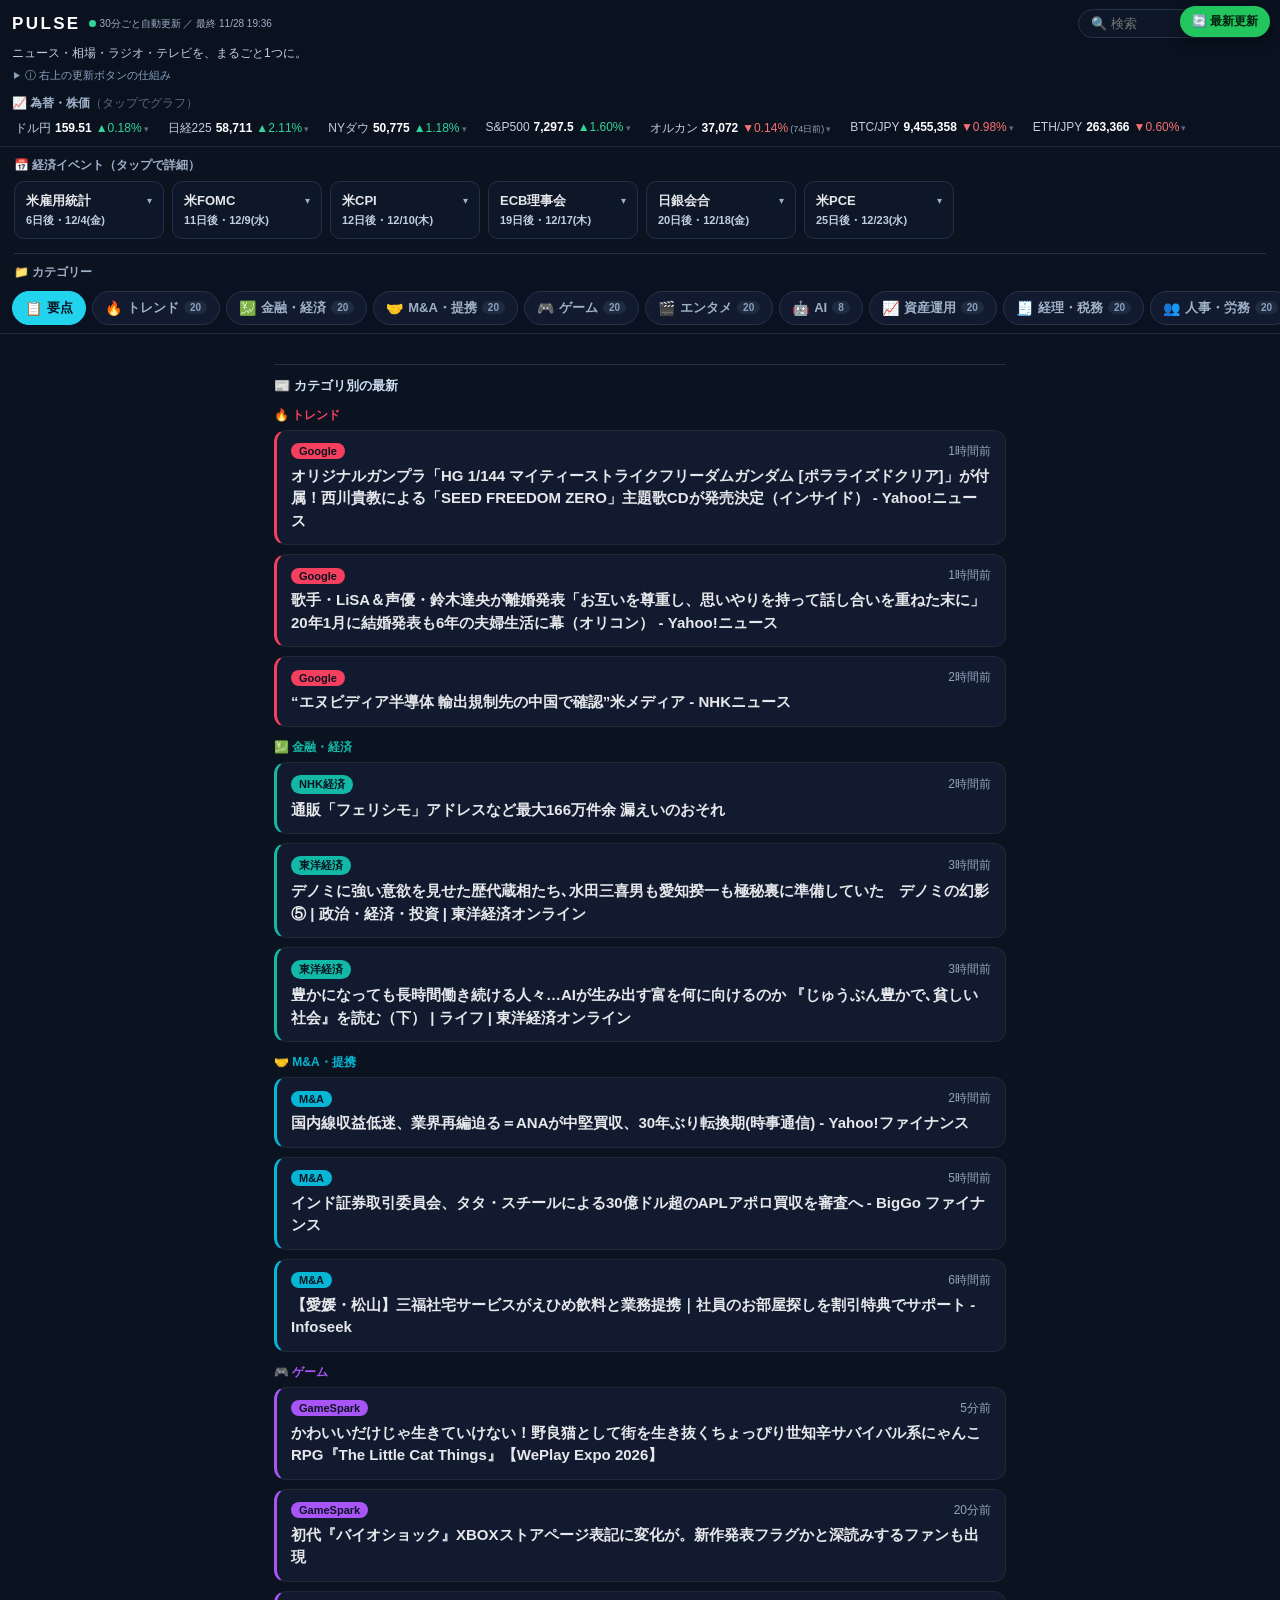
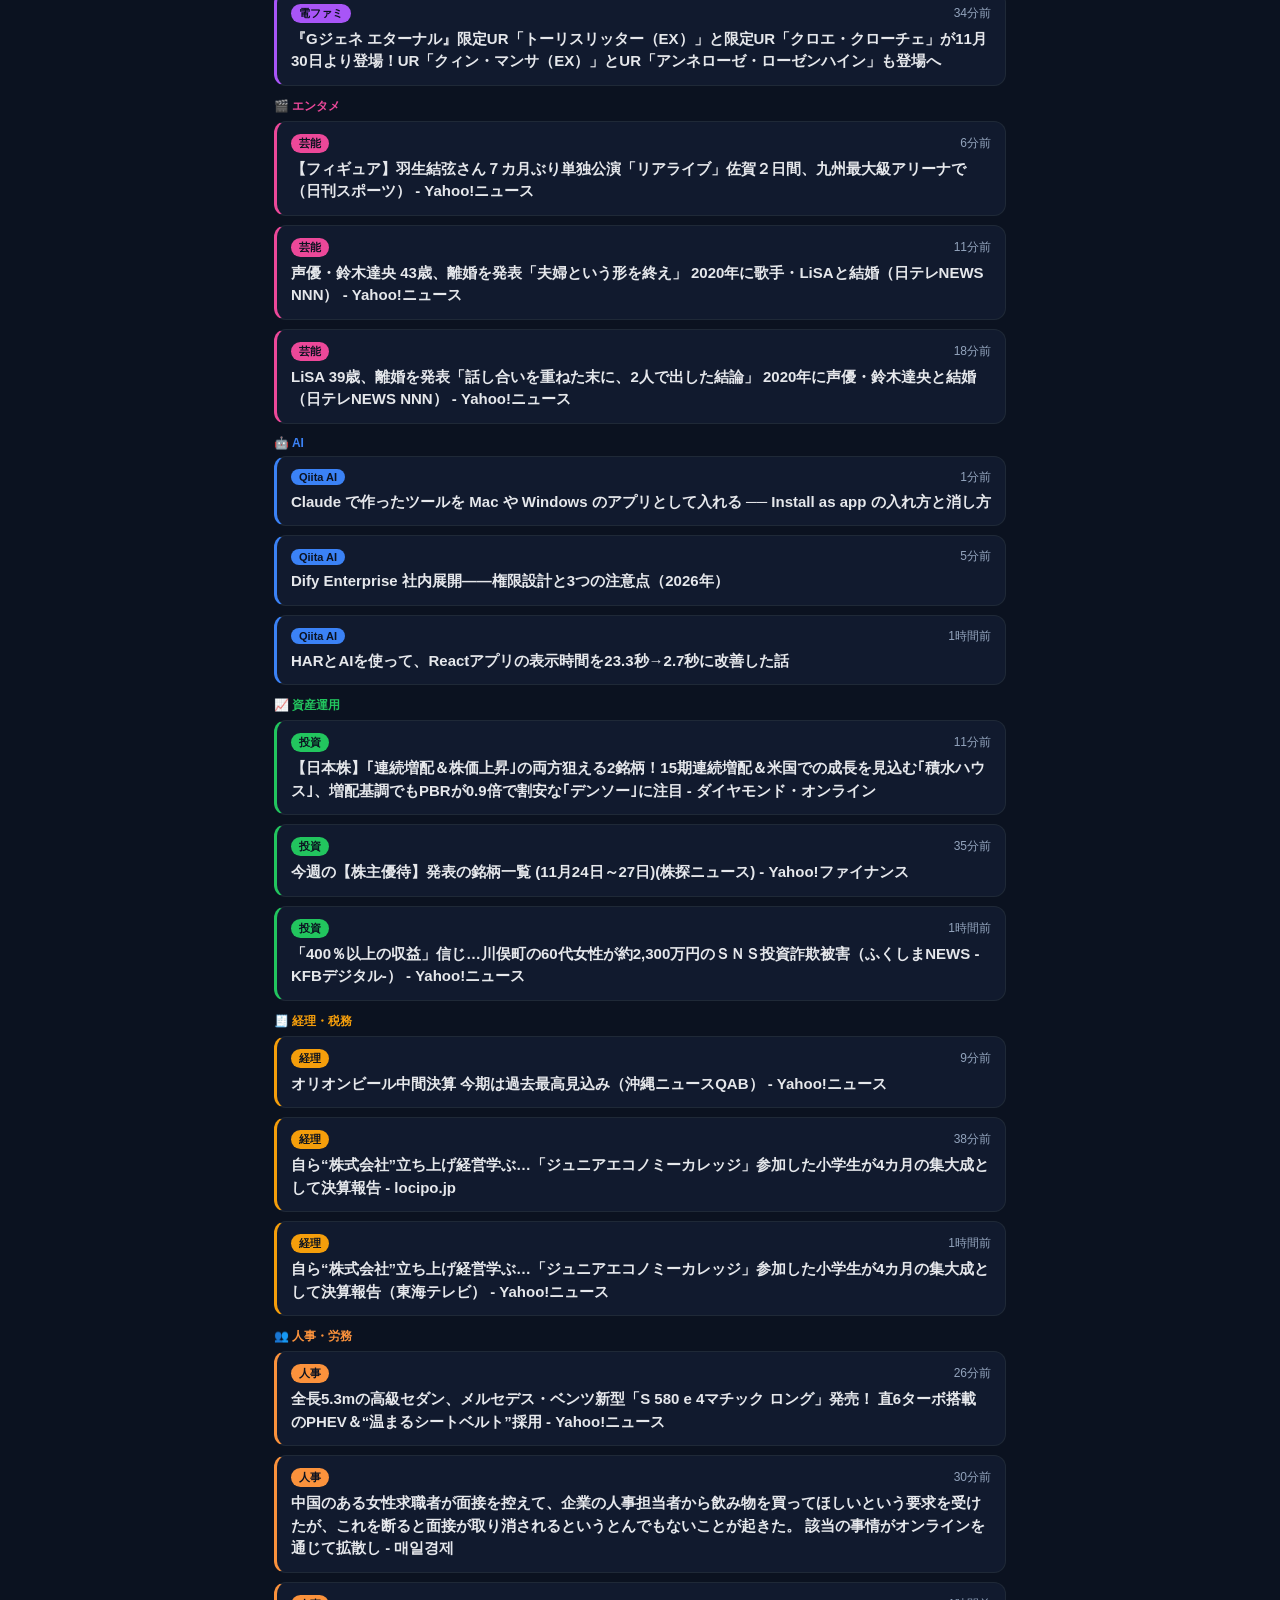
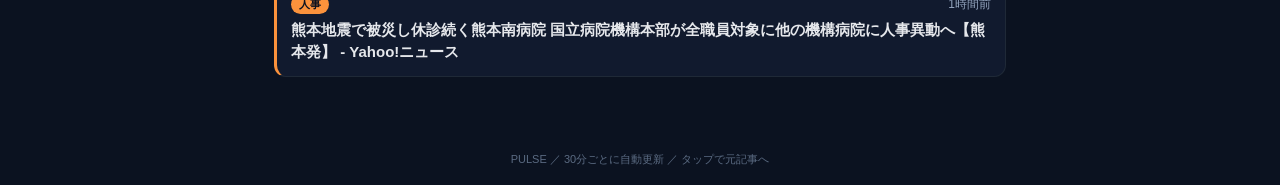
==== commit e0c375e4: "update: 2026-11-28 19:36:02" ====
--- a/index.html
+++ b/index.html
@@ -18,13 +18,13 @@
 <button id="refresh" class="refresh">🔄 最新更新</button>
 <header>
   <div class="brand"><h1>PULSE</h1>
-    <span class="up"><span class="dot"></span>30分ごと自動更新 ／ 最終 11/28 19:06</span>
+    <span class="up"><span class="dot"></span>30分ごと自動更新 ／ 最終 11/28 19:36</span>
     <div class="sbox"><input id="q" placeholder="🔍 検索" aria-label="記事を検索" autocomplete="off"></div></div>
   <div class="appdesc">ニュース・相場・ラジオ・テレビを、まるごと1つに。</div>
   <details class="refreshnote"><summary>ⓘ 右上の更新ボタンの仕組み</summary>
   ※通常の「🔄 最新更新」を押すと、ラジオ（曲名・番組・歌詞）がその場で最新になります。ニュース・相場は30分ごとに自動で作り直しており、新しい版が届くとボタンが「🆕 新着あり」に変わります。この状態で押すと、ニュース・相場も含めて最新の内容に切り替わります（再生中の音を勝手に止めないよう、自動では切り替えません）。</details>
   <div class="tick-h">📈 為替・株価<span style="font-weight:400;color:#5b6b85">（タップでグラフ）</span></div>
-  <div id="tick"><span class="t" data-i="0">ドル円<b>159.51</b><span class="up1">▲0.18%</span><span class="arw">▾</span></span><span class="t" data-i="1">日経225<b>58,711</b><span class="up1">▲2.11%</span><span class="arw">▾</span></span><span class="t" data-i="2">NYダウ<b>50,775</b><span class="up1">▲1.18%</span><span class="arw">▾</span></span><span class="t" data-i="3">S&amp;P500<b>7,297.5</b><span class="up1">▲1.60%</span><span class="arw">▾</span></span><span class="t" data-i="4">オルカン<b>37,072</b><span class="dn1">▼0.14%</span><span class="stale">(74日前)</span><span class="arw">▾</span></span><span class="t" data-i="5">BTC/JPY<b>9,489,676</b><span class="dn1">▼0.62%</span><span class="arw">▾</span></span><span class="t" data-i="6">ETH/JPY<b>263,326</b><span class="dn1">▼0.61%</span><span class="arw">▾</span></span></div>
+  <div id="tick"><span class="t" data-i="0">ドル円<b>159.51</b><span class="up1">▲0.18%</span><span class="arw">▾</span></span><span class="t" data-i="1">日経225<b>58,711</b><span class="up1">▲2.11%</span><span class="arw">▾</span></span><span class="t" data-i="2">NYダウ<b>50,775</b><span class="up1">▲1.18%</span><span class="arw">▾</span></span><span class="t" data-i="3">S&amp;P500<b>7,297.5</b><span class="up1">▲1.60%</span><span class="arw">▾</span></span><span class="t" data-i="4">オルカン<b>37,072</b><span class="dn1">▼0.14%</span><span class="stale">(74日前)</span><span class="arw">▾</span></span><span class="t" data-i="5">BTC/JPY<b>9,455,358</b><span class="dn1">▼0.98%</span><span class="arw">▾</span></span><span class="t" data-i="6">ETH/JPY<b>263,366</b><span class="dn1">▼0.60%</span><span class="arw">▾</span></span></div>
   <div id="tickDetail" class="tickdetail"></div>
 </header>
 <div id="chartFs" class="chart-fs">
@@ -58,19 +58,19 @@
 <button class="navgear" id="tabSetBtn" type="button" aria-label="タブの並びと表示の設定">⚙</button>
 </nav>
 <main>
-<section class="sec active" id="sec-digest" style="--c:#22d3ee"><div id="digestNew"></div><div class="dg-sec">📰 カテゴリ別の最新</div><div class="dg-h" style="--c:#f43f5e">🔥 トレンド</div><a class="card" style="--c:#f43f5e" href="https://news.google.com/rss/articles/CBMif0FVX3lxTE5qWG83VF9EbXVVMGJzczgwRTVWeWF4ckhjMFozQ0stR3ZnanJyb1JYdFNQVXBjYnpNRERpSlc0M2dmWTBERTBjMVJfbFJBODIxVl9zUDYwV0JCZ2RsYTE0SXpkb0NrTHVJYlJzTXdXWEd0YkVmelVhT05VX3NuZDA?oc=5" target="_blank" rel="noopener"><div class="meta"><span class="src">Google</span><span class="tm">53分前</span></div><div class="ttl">LiSAが声優・鈴木達央との離婚発表「話を重ねた結果」 3歳の子どもは「これからも、2人で協力しながら大切に育てていきます」 - Yahoo!ニュース</div></a><a class="card" style="--c:#f43f5e" href="https://news.google.com/rss/articles/[base64]?oc=5" target="_blank" rel="noopener"><div class="meta"><span class="src">Google</span><span class="tm">1時間前</span></div><div class="ttl">“新女王”桑木志帆が単独首位で今季ラスト18ホールへ 鈴木愛2位 小祝さくら、岩井千怜3位 - GDOゴルフニュース</div></a><a class="card" style="--c:#f43f5e" href="https://news.google.com/rss/articles/CBMiX0FVX3lxTE8yVXpPYVpLZGg2RmVvQ1hRVDZGOVVUb052a1lnblZzQVRjc0ZMWkRlcG1vUGlEa3ZybURmOVdwWkEyXzVaZlFXOVZRQVdqQk52a3RGYk5GODVmZEFqZkxV?oc=5" target="_blank" rel="noopener"><div class="meta"><span class="src">Google</span><span class="tm">1時間前</span></div><div class="ttl">“エヌビディア半導体 輸出規制先の中国で確認”米メディア - NHKニュース</div></a><div class="dg-h" style="--c:#14b8a6">💹 金融・経済</div><a class="card" style="--c:#14b8a6" href="https://news.web.nhk/newsweb/na/nd-20261128de82980" target="_blank" rel="noopener"><div class="meta"><span class="src">NHK経済</span><span class="tm">1時間前</span></div><div class="ttl">通販「フェリシモ」アドレスなど最大166万件余 漏えいのおそれ</div></a><a class="card" style="--c:#14b8a6" href="https://toyokeizai.net/articles/-/965947?utm_source=rss&amp;utm_medium=http&amp;utm_campaign=link_back" target="_blank" rel="noopener"><div class="meta"><span class="src">東洋経済</span><span class="tm">3時間前</span></div><div class="ttl">デノミに強い意欲を見せた歴代蔵相たち､水田三喜男も愛知揆一も極秘裏に準備していた　デノミの幻影⑤ | 政治・経済・投資 | 東洋経済オンライン</div></a><a class="card" style="--c:#14b8a6" href="https://toyokeizai.net/articles/-/965944?utm_source=rss&amp;utm_medium=http&amp;utm_campaign=link_back" target="_blank" rel="noopener"><div class="meta"><span class="src">東洋経済</span><span class="tm">3時間前</span></div><div class="ttl">豊かになっても長時間働き続ける人々…AIが生み出す富を何に向けるのか 『じゅうぶん豊かで､貧しい社会』を読む（下） | ライフ | 東洋経済オンライン</div></a><div class="dg-h" style="--c:#06b6d4">🤝 M&amp;A・提携</div><a class="card" style="--c:#06b6d4" href="https://news.google.com/rss/articles/CBMihwFBVV95cUxOZUhZaHFWeTRsc29xSk5NUUd0V3VKbmc3UHlpTzZ6MnZoV1Vka3gtb2FtVDY3TTNZaDJCZG41X3V0UHZVeEU4elpjOUhaQTFiOUpaekVqdzAyelNZdzlrOWdkLXYtQXhDNS1maWVzcGJMTVpmbmlnbmV2amhxQ2dJMmhkZWRLTk0?oc=5" target="_blank" rel="noopener"><div class="meta"><span class="src">M&amp;A</span><span class="tm">2時間前</span></div><div class="ttl">国内線収益低迷、業界再編迫る＝ANAが中堅買収、30年ぶり転換期(時事通信) - Yahoo!ファイナンス</div></a><a class="card" style="--c:#06b6d4" href="https://news.google.com/rss/articles/CBMidEFVX3lxTE5yS01MbVZHSEFyOUppN0Zza2I0MjN1VFlNSzF1cm5nVkY1R1ByU3lVVTR6cjZ5Y3VHem1QclVFeXB3WjVvYk5CZF9CXzZibmc5YjNHeHFEU2hrVWRUNjRsZjlOWXNsNlFnMWI1ZFluYlR2QnpY?oc=5" target="_blank" rel="noopener"><div class="meta"><span class="src">M&amp;A</span><span class="tm">5時間前</span></div><div class="ttl">インド証券取引委員会、タタ・スチールによる30億ドル超のAPLアポロ買収を審査へ - BigGo ファイナンス</div></a><a class="card" style="--c:#06b6d4" href="https://news.google.com/rss/articles/CBMickFVX3lxTE9qaHNLU2RFZlpaUkY5NDg2OTJNNENFUkd2ZVItbU5LakJJSkhWU0lJMlBrTi12VTFvdXBTRXgyd2s5bU12RUQ4aVhnMlRUWEpzM0ZseVFCY3doTmEzTjdmVVpzV2NEM0dPcER0cUc5V21NQQ?oc=5" target="_blank" rel="noopener"><div class="meta"><span class="src">M&amp;A</span><span class="tm">5時間前</span></div><div class="ttl">【愛媛・松山】三福社宅サービスがえひめ飲料と業務提携｜社員のお部屋探しを割引特典でサポート - Infoseek</div></a><div class="dg-h" style="--c:#a855f7">🎮 ゲーム</div><a class="card" style="--c:#a855f7" href="http://www.gamespark.jp/article/2026/11/28/175420.html" target="_blank" rel="noopener"><div class="meta"><span class="src">GameSpark</span><span class="tm">5分前</span></div><div class="ttl">Game*Sparkレビュー：『グランド・セフト・オートVI』ジェイソンとルシア、そしてGTAの「明日」</div></a><a class="card" style="--c:#a855f7" href="http://www.gamespark.jp/article/2026/11/28/175419.html" target="_blank" rel="noopener"><div class="meta"><span class="src">GameSpark</span><span class="tm">35分前</span></div><div class="ttl">店舗経営もできるローポリ犯罪ライフシム『HOOD』Steam早期アクセス開始―自由度高いギャング体験で“非常に好評”スタート</div></a><a class="card" style="--c:#a855f7" href="http://www.gamespark.jp/article/2026/11/28/175418.html" target="_blank" rel="noopener"><div class="meta"><span class="src">GameSpark</span><span class="tm">45分前</span></div><div class="ttl">パズルで戦う3Dダンジョン探索RPG『Destined Dungeon Quest』配信開始！プレイするたびに変化するダンジョンが待ち受ける</div></a><div class="dg-h" style="--c:#ec4899">🎬 エンタメ</div><a class="card" style="--c:#ec4899" href="https://news.google.com/rss/articles/CBMicEFVX3lxTE03SldfeU40bUtzTGtGMzN4YXpCWTdKUndtY3p0V1RoaXpyY01ZRmY3U0VLeDRLZTdvV2JEVk9WTndveTJGSjJCZmJpYnhqNWVHemh3X05lT3dPeDh4dG5vaHNVMjBvY0JOd21sd1RsWXE?oc=5" target="_blank" rel="noopener"><div class="meta"><span class="src">芸能</span><span class="tm">12分前</span></div><div class="ttl">長澤まさみ、主演映画公開にドキドキも「温かい言葉に救われました」 - テレ朝NEWS</div></a><a class="card" style="--c:#ec4899" href="https://news.google.com/rss/articles/CBMif0FVX3lxTE1ES3BwWDRRSGc2dGNiVHotWG5sRHc4amVBRDhBb3E0ZzZqV0EzVVBDekJEcVVUNHNGNWZuaTI0LTdubFZwalhCdDNkMkowY0M3NDJlUXVMclJpeno1M2RLV0FHQlhVU3o3N2IzOFlpeXd5ekw2dnIxQ2FKalRmNms?oc=5" target="_blank" rel="noopener"><div class="meta"><span class="src">芸能</span><span class="tm">16分前</span></div><div class="ttl">声優・鈴木達央、LiSAとの離婚を公表「夫婦という形を終え、それぞれの人生を…」（日刊スポーツ） - Yahoo!ニュース</div></a><a class="card" style="--c:#ec4899" href="https://news.google.com/rss/articles/CBMif0FVX3lxTFBxUUhpYzEzdHRLTTdicGJZS2F1M2lGRUlkQ2FGUWp5TUd4RWNqYzJuMkw1WXNtZzBicXNUOUNzbnVrVXo2aVdlTkVsUENpaDhfNUZfbkVDNHlUY3BEcE8xM3hGaDd0eWstNWVfbS1CRlFOMktCa3ZrSGVKUFByN00?oc=5" target="_blank" rel="noopener"><div class="meta"><span class="src">芸能</span><span class="tm">19分前</span></div><div class="ttl">ＬｉＳＡが声優と離婚「彼が家族のために力を尽くしてくれたことに、心から感謝」「父として精進」（デイリースポーツ） - Yahoo!ニュース</div></a><div class="dg-h" style="--c:#3b82f6">🤖 AI</div><a class="card" style="--c:#3b82f6" href="https://qiita.com/musenmai/items/44a1b306dfe5c6b47c6a" target="_blank" rel="noopener"><div class="meta"><span class="src">Qiita AI</span><span class="tm">1時間前</span></div><div class="ttl">HARとAIを使って、Reactアプリの表示時間を23.3秒→2.7秒に改善した話</div></a><a class="card" style="--c:#3b82f6" href="https://qiita.com/tanakanekosuke/items/95c315a563b765d24ccc" target="_blank" rel="noopener"><div class="meta"><span class="src">Qiita AI</span><span class="tm">1時間前</span></div><div class="ttl">【海外テック動向】個人開発の極意から高度LLM活用、システム設計の思想まで学ぶ最新トレンド3選</div></a><a class="card" style="--c:#3b82f6" href="https://qiita.com/aotan083/items/d9e93078c17b58ec42ab" target="_blank" rel="noopener"><div class="meta"><span class="src">Qiita AI</span><span class="tm">1時間前</span></div><div class="ttl">ファイル操作やフォルダー閲覧の UI(CXComponents)</div></a><div class="dg-h" style="--c:#22c55e">📈 資産運用</div><a class="card" style="--c:#22c55e" href="https://news.google.com/rss/articles/CBMihwFBVV95cUxOUEMwRHdWa2g1NjFkaEdYcVBmWkdwTkdFTDg2ZlVqTERESEdTYTVxbEVnVjdtUkFGSkFhZjZiZzVuZ2otaE91UHZhblQxWFg2YUVxQmJyb3prUk5BcU0tZEtRdzF3QmprdEItZk0xeGVOZl8wRk1ZcXppMjg2RGRESWxPQy1TWDg?oc=5" target="_blank" rel="noopener"><div class="meta"><span class="src">投資</span><span class="tm">5分前</span></div><div class="ttl">今週の【株主優待】発表の銘柄一覧 (11月24日～27日)(株探ニュース) - Yahoo!ファイナンス</div></a><a class="card" style="--c:#22c55e" href="https://news.google.com/rss/articles/CBMif0FVX3lxTE1SUkhoUkJQR1A2R21QUF9tdGtnVWd1dUdkX0FTaEJ4aGtiOUtYd1FBbi1hR0NsbnNjVUlEYVJaUFhGM2k1YVo4NnF5ZmlMQ05mdHZEdncwNVhTT042dk5Zc1FXZVRWZmgzTkxLMlozVlVZOW1rTTVQSTVKTTlsVU0?oc=5" target="_blank" rel="noopener"><div class="meta"><span class="src">投資</span><span class="tm">56分前</span></div><div class="ttl">「400％以上の収益」信じ…川俣町の60代女性が約2,300万円のＳＮＳ投資詐欺被害（ふくしまNEWS -KFBデジタル-） - Yahoo!ニュース</div></a><a class="card" style="--c:#22c55e" href="https://news.google.com/rss/articles/CBMiWkFVX3lxTE55Q21nNTE0TXdBS0VMQXpQd3dyQXRLZUVVNVp1ZHRvRkVyWjhUY2YxY2ltZXh2NkQzLXY4dy1Id3hQTkJyemlSX29RaG80OVRtM21qWWdLRnoxQQ?oc=5" target="_blank" rel="noopener"><div class="meta"><span class="src">投資</span><span class="tm">57分前</span></div><div class="ttl">「投資で50万円」 メモの振込先会社名、金融・証券会社ではなく違和感 - 北海道新聞デジタル</div></a><div class="dg-h" style="--c:#f59e0b">🧾 経理・税務</div><a class="card" style="--c:#f59e0b" href="https://news.google.com/rss/articles/CBMibkFVX3lxTFBwZGg0Wk9RYVhQei1FYUM4RlNCLXcza1lBOGdkWXhFY1M1eUtkS2JtVXhjVnFwdnoyRFYwY2lQUUhhMEV2a19kaWRodW1mckVKR2lMWVN2MElEa1dnVmd1Uzl0TmRxV21sN1cyT3VB?oc=5" target="_blank" rel="noopener"><div class="meta"><span class="src">経理</span><span class="tm">36分前</span></div><div class="ttl">自ら“株式会社”立ち上げ経営学ぶ…「ジュニアエコノミーカレッジ」参加した小学生が4カ月の集大成として決算報告 - au Webポータル</div></a><a class="card" style="--c:#f59e0b" href="https://news.google.com/rss/articles/CBMiVEFVX3lxTFAwMk9IWGl1d2VCRUFsUGxsMnJ1WTZHRGpSbmFBem1vcW9HdlhpX3ltUVNibTlPcFpuTUtYZFRTR0NqYTJFMVBGNi1YNjRkR3REUS1mWg?oc=5" target="_blank" rel="noopener"><div class="meta"><span class="src">経理</span><span class="tm">1時間前</span></div><div class="ttl">地震で崩壊したバンコクの会計検査院ビル、新庁舎建設を断念し既存庁舎の改修 - タイランドハイパーリンクス</div></a><a class="card" style="--c:#f59e0b" href="https://news.google.com/rss/articles/CBMiVEFVX3lxTFBmRDBqUy1NN1RvMWxlUlktYXF5c0ktZXJvQm9FS00wVDk4SlhWa0VwM280ZUdadjIzODVESVVmXzhjMzY5Y2h2cmxDT3dWVzJaWE5odg?oc=5" target="_blank" rel="noopener"><div class="meta"><span class="src">経理</span><span class="tm">2時間前</span></div><div class="ttl">フィデリティ・グロース・オポチュニティ・ファンドDコース(毎月決算・予想分配金提示型・為替ヘッジなし)の基準価額・投資信託情報 - Yahoo!ファイナンス</div></a><div class="dg-h" style="--c:#fb923c">👥 人事・労務</div><a class="card" style="--c:#fb923c" href="https://news.google.com/rss/articles/CBMif0FVX3lxTE54dkJ5cy1rVVV5MUVfcGZfRXUzQ2JkbEZDTkxxMHc0TnktSDZOS2xxd2U0VjdTekFhbDE1OUdXWUlXTXQzSTQ4NDd3NENobDkySzJPa2dwN0EyUFhjR3U0SnFnOTNpejE4TU5uSEpGeXRZbG5hS1FGdk5fQ0RYUWc?oc=5" target="_blank" rel="noopener"><div class="meta"><span class="src">人事</span><span class="tm">36分前</span></div><div class="ttl">熊本地震で被災し休診続く熊本南病院 国立病院機構本部が全職員対象に他の機構病院に人事異動へ【熊本発】 - Yahoo!ニュース</div></a><a class="card" style="--c:#fb923c" href="https://news.google.com/rss/articles/CBMihAFBVV95cUxOenRWLTNwRW9BSk1oSzhKTXJWTWpqeEY5YVRxd1A1c2JfbmRsZkRSTXVUSHAwbkJaNi1JVXh4c0wtcjh6RzBDRzlFNW5mQWI2S2xfZG1tTHNZNmtyOEt3bzFjdnpxeTFzQ2NYQVE3ejB0dTdwYm9Ub25xcTFVN2Frd2FDVVU?oc=5" target="_blank" rel="noopener"><div class="meta"><span class="src">人事</span><span class="tm">1時間前</span></div><div class="ttl">米空軍の「クラウドワン」にハッカー侵入 戦略や人事など機密性高い情報が影響受ける可能性 ロイター通信 - 日テレNEWS NNN</div></a><a class="card" style="--c:#fb923c" href="https://news.google.com/rss/articles/CBMiS0FVX3lxTE40aU1GbkpjR0dXM1hzOXEyQ2haZHNURFlBTW5wMFU0MlpsU0ZMbXVjbnZwWmtKd1VnLVZqTV9jM2cycjVyR214a3FDUQ?oc=5" target="_blank" rel="noopener"><div class="meta"><span class="src">人事</span><span class="tm">1時間前</span></div><div class="ttl">トヨタ新型「&quot;カクカク&quot;SUV」登場！ &quot;10速&quot;AT×4WD採用の「437馬力モデル」！ 8人乗りもある「セコイア」米国で登場 - くるまのニュース</div></a></section>
-<section class="sec" id="sec-trend" style="--c:#f43f5e"><a class="card" href="https://news.google.com/rss/articles/CBMif0FVX3lxTE5qWG83VF9EbXVVMGJzczgwRTVWeWF4ckhjMFozQ0stR3ZnanJyb1JYdFNQVXBjYnpNRERpSlc0M2dmWTBERTBjMVJfbFJBODIxVl9zUDYwV0JCZ2RsYTE0SXpkb0NrTHVJYlJzTXdXWEd0YkVmelVhT05VX3NuZDA?oc=5" target="_blank" rel="noopener"><div class="meta"><span class="src">Google</span><span class="tm">53分前</span></div><div class="ttl">LiSAが声優・鈴木達央との離婚発表「話を重ねた結果」 3歳の子どもは「これからも、2人で協力しながら大切に育てていきます」 - Yahoo!ニュース</div></a><a class="card" href="https://news.google.com/rss/articles/[base64]?oc=5" target="_blank" rel="noopener"><div class="meta"><span class="src">Google</span><span class="tm">1時間前</span></div><div class="ttl">“新女王”桑木志帆が単独首位で今季ラスト18ホールへ 鈴木愛2位 小祝さくら、岩井千怜3位 - GDOゴルフニュース</div></a><a class="card" href="https://news.google.com/rss/articles/CBMiX0FVX3lxTE8yVXpPYVpLZGg2RmVvQ1hRVDZGOVVUb052a1lnblZzQVRjc0ZMWkRlcG1vUGlEa3ZybURmOVdwWkEyXzVaZlFXOVZRQVdqQk52a3RGYk5GODVmZEFqZkxV?oc=5" target="_blank" rel="noopener"><div class="meta"><span class="src">Google</span><span class="tm">1時間前</span></div><div class="ttl">“エヌビディア半導体 輸出規制先の中国で確認”米メディア - NHKニュース</div></a><a class="card" href="https://news.google.com/rss/articles/CBMif0FVX3lxTFBRbkdLRTFIb25KMkFTTi1PbE45R3FNSFRHM0F1Z1RKRktCWnpoLWI2Vkg3LU1DbkpwWGRBNmVsSWVGWjJrN19SLV9MX1FpWDJWbzFVelRIRjBRUl8yS29Wck9hR2I4ZnJjZHo5Si1abFRPbWhYSE1jdXlTMlg3STg?oc=5" target="_blank" rel="noopener"><div class="meta"><span class="src">Google</span><span class="tm">1時間前</span></div><div class="ttl">「日韓戦はじゃんけんでも負けてはいけない」U-17W杯決勝Tで日韓戦が実現 韓国メディアが黄金世代に期待「因縁のある相手との対決」（フットボールチャンネル） - Yahoo!ニュース</div></a><a class="card" href="https://news.google.com/rss/articles/CBMiZEFVX3lxTE96WlVIdzE5MnJ0cWJmT2d5VWcxYjEyRkJMMFBrTHctS1dyYXFTeUlSdTAtUFR1akNPR2gtdEZXbWtYZ1dEcFpSWXYwUTFxT2JZNXdBQ0RCbGRxMDFZZ0ZucEk2Mlo?oc=5" target="_blank" rel="noopener"><div class="meta"><span class="src">Google</span><span class="tm">2時間前</span></div><div class="ttl">今時あり得ないデカさのオリベッティ製電卓「Gioconda」を衝動買い (1/2) - ASCII.jp</div></a><a class="card" href="https://news.google.com/rss/articles/CBMiUEFVX3lxTFAwblBIb2VaVU9LWXhrX2xfc21HNDRUN3YtNDB6Wk1MZ0c0R01OYmNjaXVzMnl3OWlxOERMSElvcFVoVUhfSmFWSURTQXV2dWdh?oc=5" target="_blank" rel="noopener"><div class="meta"><span class="src">Google</span><span class="tm">2時間前</span></div><div class="ttl">米空軍の中核システム「クラウドワン」に不正侵入 被害の全容把握急ぐ 報道 - Yahoo!ニュース</div></a><a class="card" href="https://news.google.com/rss/articles/[base64]?oc=5" target="_blank" rel="noopener"><div class="meta"><span class="src">Google</span><span class="tm">2時間前</span></div><div class="ttl">dr365とコラボ！Fujikoの「毛穴おだまり！クリーム」が数量限定で登場 - ｄメニューニュース</div></a><a class="card" href="https://news.google.com/rss/articles/CBMibEFVX3lxTE9LQmxjSkhPV09FemhwYk9vYnhqQzZnaGFZTE1HYjNETXNyLXAyaml4S01idGhWRXF2bkpyTWF2RWd1M3pVRnBnWnFJWmVhcG9RVTBVTVNtMDJHYU5vaG8yRE5URmVJWnhhZm5wdg?oc=5" target="_blank" rel="noopener"><div class="meta"><span class="src">Google</span><span class="tm">3時間前</span></div><div class="ttl">台北市長選で次世代リーダー候補が対決 蔣介石ひ孫vs中国専門家 - 日本経済新聞</div></a><a class="card" href="https://news.google.com/rss/articles/CBMiX0FVX3lxTE0tS1lfSlBhamtlbTBnU3U0RGxsNHVRMDhYWXNKSU1GN1RhQXhhZ0VHNFp2UmVmY3VXX2g0MTlWdGZueW9VUnMycWZIVktOR29CeVByVGlQV1pKOW9TamN3?oc=5" target="_blank" rel="noopener"><div class="meta"><span class="src">Google</span><span class="tm">3時間前</span></div><div class="ttl">【速報中】フィギュアNHK杯 ペア“ゆなすみ”2位 ファイナルへ - NHKニュース</div></a><a class="card" href="https://news.google.com/rss/articles/CBMif0FVX3lxTE52Y1d6VXJRQnhRNWZuUTdTeW93dmc0ZnhQdWYxakNscDl5OWMtMThxb2JXRDFvREJXeGE5RXR5bDFXS00wckM1d2RxWUYzQnA0UlRubUVFdl9HSjFCaHUtRXJ3d21CU0d1UC1rb0RrS0dkUGVvTXZMdnJrYklVWTA?oc=5" target="_blank" rel="noopener"><div class="meta"><span class="src">Google</span><span class="tm">4時間前</span></div><div class="ttl">ロシア拘束記者は「脅迫の材料」 国営放送の元キャスター（共同通信） - Yahoo!ニュース</div></a><a class="card" href="https://news.google.com/rss/articles/CBMif0FVX3lxTE5UUXc4Zy13WTVOeDMtd1JQSDZZc0hCV2hVNzRlMVE0ZVJza1dRTGloTjNSTU1TRERDa2xvaWN4WkhtWXhYWWdzbEpidmFJYXVFeWZBSUJJaV9SbDhBYnZPNUZNTkdjTGRwZ1M3a0JTcjVYNDl2OEliR2JCVmpGeVE?oc=5" target="_blank" rel="noopener"><div class="meta"><span class="src">Google</span><span class="tm">4時間前</span></div><div class="ttl">米軍、英空軍基地に飛来の無人機撃退 ＦＴ報道（ロイター） - Yahoo!ニュース</div></a><a class="card" href="https://news.google.com/rss/articles/CBMif0FVX3lxTE1xTmp5QkNsM2RQUnhJdXZodTF6T2RGQlNrOGdwNTRRNjRBdFdXRXFweTU5R1JnTXZxMEpjNUhLZk9nSmpEYUE5S1BSalZpdEFCZE4tWExrd2FFcHRIZHJIczBaZDJGM1pOdUwyS3Nrb0loMTF3X2RpZ08tR3dhcmM?oc=5" target="_blank" rel="noopener"><div class="meta"><span class="src">Google</span><span class="tm">4時間前</span></div><div class="ttl">金融43社がパーティー券購入 片山財務相の政治団体（共同通信） - Yahoo!ニュース</div></a><a class="card" href="https://news.google.com/rss/articles/CBMiUEFVX3lxTE9lYmhmZnpDVnNQa3NsQWJYQWJKZUZZa3MzYlNReXdCamhMNXIxMG5CNVFmREV2ZFFLMGRUX0dEMjhzREpOUk9PRl9DWjBvX2U1?oc=5" target="_blank" rel="noopener"><div class="meta"><span class="src">Google</span><span class="tm">4時間前</span></div><div class="ttl">人間さながらロボ発売へ 中国企業 - Yahoo!ニュース</div></a><a class="card" href="https://news.google.com/rss/articles/CBMie0FVX3lxTE14anBHX1BDSGZidHN6UEk2Nlg2OGdWQ3hfdTRxd0lpVTZiZkNwX1piQWlsb1JQcUJqbzRMbG9XakdUc3hjYmMyUFhzZW1EbVZnWmlKNVNGT3lpM1A4SWR1aG5qWV9uQUMtdmlBLVl3ZUdKQWF4UVhzTkhLNA?oc=5" target="_blank" rel="noopener"><div class="meta"><span class="src">Google</span><span class="tm">4時間前</span></div><div class="ttl">【阪神】オリックスの中川圭太と契約合意を発表 前・中日の上林誠知に続き主力級2人目の獲得に成功 - 日テレNEWS NNN</div></a><a class="card" href="https://news.google.com/rss/articles/CBMiakFVX3lxTFB6MmY1X3F1d2dlVmJmcG91cDZ3c2xMQ1JidDMxU0sxQktMQXBtMnpVWFlTUEk3eWJfa3hPOEUyMVF5X0tzeG9TeW9pMW9ObnV2YU5wd0JUNGFfTllXelFNQUg3WVBhbFNRUWc?oc=5" target="_blank" rel="noopener"><div class="meta"><span class="src">Google</span><span class="tm">4時間前</span></div><div class="ttl">【Amazonブラックフライデー先行セール】NIMASO クリアケース 氷星シリーズ iPhone 18 Pro/17 Pro用・iPhone16Pro用が1,414円から - AppBank</div></a><a class="card" href="https://news.google.com/rss/articles/CBMif0FVX3lxTE5iQ2YzR25xc3FUYUtMeUtxQXBjZjBnVnNvb1NpUFVNbGY0NkxnSmEyekt6VHVqZzZJdUcwTFZGVlFCNVpmZkRfLVB0RFd2bE5SdlZ1S2txUWpWazFxM3pRbnlSYWkxcWpiYXBuV3MzM25NNFFNaHF1cHlBbFd5LTQ?oc=5" target="_blank" rel="noopener"><div class="meta"><span class="src">Google</span><span class="tm">5時間前</span></div><div class="ttl">米ユナイテッド・フィデリティ銀が破綻、2年超で最大規模（ロイター） - Yahoo!ニュース</div></a><a class="card" href="https://news.google.com/rss/articles/CBMiTkFVX3lxTE43b0NLZjlhXy0zVC1MS2ZydE14ZjlBa3ZBOHNsbVdLVjhBRkhZRVBZWFA2UDREN0ZmZGlhNnVlUnlEVU5lNjlJNVlSNVFVZw?oc=5" target="_blank" rel="noopener"><div class="meta"><span class="src">Google</span><span class="tm">6時間前</span></div><div class="ttl">(画像2/78) 【日本一のイケメン中学生決定】新潟県出身の1年生・小柳丈くん＜男子中学生ミスターコン2026 - モデルプレス</div></a><a class="card" href="https://news.google.com/rss/articles/CBMiTEFVX3lxTE9wd1J5c1BCelBCX1RvRGtwZUEyTmNpeERpVVF5ZThaN05ZZHNtWkpYeDQ2TVMtSS1zOTM0elJwZThOeEN1c21EZDZDWGM?oc=5" target="_blank" rel="noopener"><div class="meta"><span class="src">Google</span><span class="tm">7時間前</span></div><div class="ttl">「チー付与」柴田理恵が演じる暗殺の母の日常描く実写ショートドラマ、全3本公開 - ナタリー</div></a><a class="card" href="https://news.google.com/rss/articles/CBMifEFVX3lxTE5aV1dRcE5SWnNfQmYtMHplc3ZGUEpKMFdCTkx2UERTRE5hYU1OUExZTGhLZmlDTkJlckcxRnBMZW56N3RNeU9tMGlmaFR5NEJqMnAxbTZ2V0R3MWZIek9fVEdPLWl3RDh6aGdhbjRPTnh5clR2Z0NyRmVqcm0?oc=5" target="_blank" rel="noopener"><div class="meta"><span class="src">Google</span><span class="tm">7時間前</span></div><div class="ttl">宮城の山中に2人の遺体 一部が白骨化 不明の女子高校生誘拐か…男逮捕（2026年11月27日掲載）｜日テレNEWS NNN - 日テレNEWS NNN</div></a><a class="card" href="https://news.google.com/rss/articles/CBMidkFVX3lxTE1wTktUalVNYURoZ21wa052ZFpVczZKZ2NMLTVmUlRqcXFHRzF1WEFaT0J4dDJUYmNoS3Rybl9MXzVIS0dvV0NsTUZSWHRuZWRNZnRmbldGUE0wd0RuWFk1S2ZWMENzaTJFUVh3bHZObmUxck5SdWc?oc=5" target="_blank" rel="noopener"><div class="meta"><span class="src">Google</span><span class="tm">8時間前</span></div><div class="ttl">イタリアのメローニ首相がウクライナのゼレンスキー大統領に苦言 リビアでの露軍艦攻撃で - 産経ニュース</div></a></section>
-<section class="sec" id="sec-finance" style="--c:#14b8a6"><a class="card" href="https://news.web.nhk/newsweb/na/nd-20261128de82980" target="_blank" rel="noopener"><div class="meta"><span class="src">NHK経済</span><span class="tm">1時間前</span></div><div class="ttl">通販「フェリシモ」アドレスなど最大166万件余 漏えいのおそれ</div></a><a class="card" href="https://toyokeizai.net/articles/-/965947?utm_source=rss&amp;utm_medium=http&amp;utm_campaign=link_back" target="_blank" rel="noopener"><div class="meta"><span class="src">東洋経済</span><span class="tm">3時間前</span></div><div class="ttl">デノミに強い意欲を見せた歴代蔵相たち､水田三喜男も愛知揆一も極秘裏に準備していた　デノミの幻影⑤ | 政治・経済・投資 | 東洋経済オンライン</div></a><a class="card" href="https://toyokeizai.net/articles/-/965944?utm_source=rss&amp;utm_medium=http&amp;utm_campaign=link_back" target="_blank" rel="noopener"><div class="meta"><span class="src">東洋経済</span><span class="tm">3時間前</span></div><div class="ttl">豊かになっても長時間働き続ける人々…AIが生み出す富を何に向けるのか 『じゅうぶん豊かで､貧しい社会』を読む（下） | ライフ | 東洋経済オンライン</div></a><a class="card" href="https://toyokeizai.net/articles/-/964791?utm_source=rss&amp;utm_medium=http&amp;utm_campaign=link_back" target="_blank" rel="noopener"><div class="meta"><span class="src">東洋経済</span><span class="tm">6時間前</span></div><div class="ttl">【元付き人が証言】1987年､アントニオ猪木が&quot;ビッグマッチ&quot;でも見せない殺気を発した《巌流島の闘い》の意外な顚末 | ライフ | 東洋経済オンライン</div></a><a class="card" href="https://toyokeizai.net/articles/-/965795?utm_source=rss&amp;utm_medium=http&amp;utm_campaign=link_back" target="_blank" rel="noopener"><div class="meta"><span class="src">東洋経済</span><span class="tm">7時間前</span></div><div class="ttl">月収45万円が15万円に…WEBライターが&quot;ギュられた&quot;現実　｢AIに奪われやすい職･残りやすい職｣とは何か | ライフ | 東洋経済オンライン</div></a><a class="card" href="https://toyokeizai.net/articles/-/965943?utm_source=rss&amp;utm_medium=http&amp;utm_campaign=link_back" target="_blank" rel="noopener"><div class="meta"><span class="src">東洋経済</span><span class="tm">8時間前</span></div><div class="ttl">〈書評〉『知能爆発』『世界地図と地球の時間 グリニッジ標準時と本初子午線』『昭和史の道を往く』 | ライフ | 東洋経済オンライン</div></a><a class="card" href="https://toyokeizai.net/articles/-/965830?utm_source=rss&amp;utm_medium=http&amp;utm_campaign=link_back" target="_blank" rel="noopener"><div class="meta"><span class="src">東洋経済</span><span class="tm">8時間前</span></div><div class="ttl">外食プロのテク応用！缶詰なのに凄いフレッシュ感､下ごしらえ不要でお店レベルに…｢至高のサバ缶パスタ｣超簡単レシピ | ライフ | 東洋経済オンライン</div></a><a class="card" href="https://news.web.nhk/newsweb/na/nd-20261128de82863" target="_blank" rel="noopener"><div class="meta"><span class="src">NHK経済</span><span class="tm">8時間前</span></div><div class="ttl">データセンター整備めぐり 政府が関係者向け指針策定へ</div></a><a class="card" href="https://toyokeizai.net/articles/-/963662?utm_source=rss&amp;utm_medium=http&amp;utm_campaign=link_back" target="_blank" rel="noopener"><div class="meta"><span class="src">東洋経済</span><span class="tm">9時間前</span></div><div class="ttl">小田原北条家はなぜ滅亡したのか？島津や長宗我部は存続したのに…戦国大名の明暗が分かれた背景 | キャリア・教育 | 東洋経済オンライン</div></a><a class="card" href="https://toyokeizai.net/articles/-/966182?utm_source=rss&amp;utm_medium=http&amp;utm_campaign=link_back" target="_blank" rel="noopener"><div class="meta"><span class="src">東洋経済</span><span class="tm">10時間前</span></div><div class="ttl">編集部厳選､注目の経済ニュース！【11月28日】 今週のトピックス＆来週のスケジュール | ビジネス | 東洋経済オンライン</div></a><a class="card" href="https://toyokeizai.net/articles/-/965730?utm_source=rss&amp;utm_medium=http&amp;utm_campaign=link_back" target="_blank" rel="noopener"><div class="meta"><span class="src">東洋経済</span><span class="tm">10時間前</span></div><div class="ttl">4割超が｢管理職やめたい｣…限界迎えるミドルの重荷を下ろす､日揮の&quot;部長職3人分担&quot;に三井住友海上の&quot;アシマネ&quot;制度 | キャリア・教育 | 東洋経済オンライン</div></a><a class="card" href="https://toyokeizai.net/articles/-/965737?utm_source=rss&amp;utm_medium=http&amp;utm_campaign=link_back" target="_blank" rel="noopener"><div class="meta"><span class="src">東洋経済</span><span class="tm">10時間前</span></div><div class="ttl">｢地理選択ってダメなの？｣【偏差値35】から東大に合格した僕がそれでも言いたい&quot;地理の凄み  &quot; | ライフ | 東洋経済オンライン</div></a><a class="card" href="https://toyokeizai.net/articles/-/965298?utm_source=rss&amp;utm_medium=http&amp;utm_campaign=link_back" target="_blank" rel="noopener"><div class="meta"><span class="src">東洋経済</span><span class="tm">10時間前</span></div><div class="ttl">まるでラードを溶かしたように白濁することも《ベトベト･ギトギト･トゲトゲ》腎臓の大敵｢3つの血液｣の正体とは | ライフ | 東洋経済オンライン</div></a><a class="card" href="https://toyokeizai.net/articles/-/966215?utm_source=rss&amp;utm_medium=http&amp;utm_campaign=link_back" target="_blank" rel="noopener"><div class="meta"><span class="src">東洋経済</span><span class="tm">11時間前</span></div><div class="ttl">台北市長選｢民主主義の祭り｣は市民生活の迷惑なのか､沈伯洋の異例の前夜祭中止で問われる台湾の熱狂的な選挙文化 | 政治・経済・投資 | 東洋経済オンライン</div></a><a class="card" href="https://toyokeizai.net/articles/-/965259?utm_source=rss&amp;utm_medium=http&amp;utm_campaign=link_back" target="_blank" rel="noopener"><div class="meta"><span class="src">東洋経済</span><span class="tm">11時間前</span></div><div class="ttl">5万件のAGA治療医が明かす&quot;薄毛の真犯人&quot;｢頭皮を柔らかくすれば生える｣は正しくない？激辛食やストレスは関係する？ | ライフ | 東洋経済オンライン</div></a><a class="card" href="https://toyokeizai.net/articles/-/965659?utm_source=rss&amp;utm_medium=http&amp;utm_campaign=link_back" target="_blank" rel="noopener"><div class="meta"><span class="src">東洋経済</span><span class="tm">11時間前</span></div><div class="ttl">60歳で｢ビフィズス菌｣は100分の1に→便の臭いも変わる…｢最近疲れが抜けない｣人が見落とす腸の老化 | ライフ | 東洋経済オンライン</div></a><a class="card" href="https://toyokeizai.net/articles/-/966120?utm_source=rss&amp;utm_medium=http&amp;utm_campaign=link_back" target="_blank" rel="noopener"><div class="meta"><span class="src">東洋経済</span><span class="tm">11時間前</span></div><div class="ttl">ピアスびっしり｢就活30社不採用｣の緑髪ギャルに批判の声…写真1枚で&quot;人間性&quot;までわかった気になる《現代人の怖さ》 | ライフ | 東洋経済オンライン</div></a><a class="card" href="https://toyokeizai.net/articles/-/965589?utm_source=rss&amp;utm_medium=http&amp;utm_campaign=link_back" target="_blank" rel="noopener"><div class="meta"><span class="src">東洋経済</span><span class="tm">11時間前</span></div><div class="ttl">箱根駅伝なのに《コース上にない岡山》で撮影…大泉洋･山下智久出演ドラマ『俺たちの箱根駅伝』驚きのロケ地事情 | ライフ | 東洋経済オンライン</div></a><a class="card" href="https://toyokeizai.net/articles/-/966190?utm_source=rss&amp;utm_medium=http&amp;utm_campaign=link_back" target="_blank" rel="noopener"><div class="meta"><span class="src">東洋経済</span><span class="tm">12時間前</span></div><div class="ttl">｢ラッコ展示ゼロ｣の危機を救った｢海遊館｣の執念と快挙　&quot;かわいいだけじゃない&quot;ラッコの展示再開が示す､5つの意義 | ライフ | 東洋経済オンライン</div></a><a class="card" href="https://toyokeizai.net/articles/-/965623?utm_source=rss&amp;utm_medium=http&amp;utm_campaign=link_back" target="_blank" rel="noopener"><div class="meta"><span class="src">東洋経済</span><span class="tm">12時間前</span></div><div class="ttl">筑波大､広島大､東京理科大､日大…学閥が物言う世界で校長12年の人物が福島大特任教授になるまで アカデミックシフト22 | キャリア・教育 | 東洋経済オンライン</div></a></section>
-<section class="sec" id="sec-ma" style="--c:#06b6d4"><a class="card" href="https://news.google.com/rss/articles/CBMihwFBVV95cUxOZUhZaHFWeTRsc29xSk5NUUd0V3VKbmc3UHlpTzZ6MnZoV1Vka3gtb2FtVDY3TTNZaDJCZG41X3V0UHZVeEU4elpjOUhaQTFiOUpaekVqdzAyelNZdzlrOWdkLXYtQXhDNS1maWVzcGJMTVpmbmlnbmV2amhxQ2dJMmhkZWRLTk0?oc=5" target="_blank" rel="noopener"><div class="meta"><span class="src">M&amp;A</span><span class="tm">2時間前</span></div><div class="ttl">国内線収益低迷、業界再編迫る＝ANAが中堅買収、30年ぶり転換期(時事通信) - Yahoo!ファイナンス</div></a><a class="card" href="https://news.google.com/rss/articles/CBMidEFVX3lxTE5yS01MbVZHSEFyOUppN0Zza2I0MjN1VFlNSzF1cm5nVkY1R1ByU3lVVTR6cjZ5Y3VHem1QclVFeXB3WjVvYk5CZF9CXzZibmc5YjNHeHFEU2hrVWRUNjRsZjlOWXNsNlFnMWI1ZFluYlR2QnpY?oc=5" target="_blank" rel="noopener"><div class="meta"><span class="src">M&amp;A</span><span class="tm">5時間前</span></div><div class="ttl">インド証券取引委員会、タタ・スチールによる30億ドル超のAPLアポロ買収を審査へ - BigGo ファイナンス</div></a><a class="card" href="https://news.google.com/rss/articles/CBMickFVX3lxTE9qaHNLU2RFZlpaUkY5NDg2OTJNNENFUkd2ZVItbU5LakJJSkhWU0lJMlBrTi12VTFvdXBTRXgyd2s5bU12RUQ4aVhnMlRUWEpzM0ZseVFCY3doTmEzTjdmVVpzV2NEM0dPcER0cUc5V21NQQ?oc=5" target="_blank" rel="noopener"><div class="meta"><span class="src">M&amp;A</span><span class="tm">5時間前</span></div><div class="ttl">【愛媛・松山】三福社宅サービスがえひめ飲料と業務提携｜社員のお部屋探しを割引特典でサポート - Infoseek</div></a><a class="card" href="https://news.google.com/rss/articles/CBMiWkFVX3lxTFBhdlBwNWthRmFic2RDcE5wWGVOeGVQVW1fdXZLNExjbVM2OVktelQwM0pucHFzdWhBVWo1dnVDUld0aHpHbUZ0WUNzYjJjT01xZDVwWGZVWEZ0Zw?oc=5" target="_blank" rel="noopener"><div class="meta"><span class="src">M&amp;A</span><span class="tm">6時間前</span></div><div class="ttl">釧路市のk-Hackに東京のITコンサル参画 市も連携、出資継続 - 北海道新聞デジタル</div></a><a class="card" href="https://news.google.com/rss/articles/CBMihwFBVV95cUxQWXd3YXhNSXVjV3NOaHNSLUpTaWdEZ3YxWWV1aTZlbmY0ckk5cHI5VnVmNmR4azZ1ZzVkMVNUNm1LNU4wM0RKWEpCOVdaMGNKS2FGNkkxWVhLU1RKSkRvbGYwOERUdUcxZlF6QXp6bUtwMmhNbU5PSzFzZlpuLXIzd20xTFRfX2M?oc=5" target="_blank" rel="noopener"><div class="meta"><span class="src">M&amp;A</span><span class="tm">8時間前</span></div><div class="ttl">来週の【新規公開(IPO)銘柄】 ジャパンＨＳ、Ｍ＆Ａロイヤ(株探ニュース) - Yahoo!ファイナンス</div></a><a class="card" href="https://news.google.com/rss/articles/CBMiUkFVX3lxTE5LUzcyZGl2WF9BeHJ5Y1c1SUR0ME1nX3JOcWd5elR1b1hVTFpfelc3SkJzTVV1c0xlbGNnSzBZU0Z6T1BWTVdUNUpMSVNpSzhtNEE?oc=5" target="_blank" rel="noopener"><div class="meta"><span class="src">M&amp;A</span><span class="tm">9時間前</span></div><div class="ttl">三菱地所とgooddaysが業務提携、既存不動産のリノベーションとDX推進で協業へ - リヴプラス</div></a><a class="card" href="https://news.google.com/rss/articles/CBMif0FVX3lxTE15MzgwdWRwYUNPa2VwZXVxLU4tbzZvVGdQMmwza0xWVGdSejFUaDNWX3J1ZG5WWE95QUQ0Y0NGaXNCOW9RdGNBVUQ0ekw2NVplRUtoWU1sVjV4MnN6a1ZfOGszNFBYUjRIeFNnclVkeEMzcnUzUHRGWTFzOXAxaTg?oc=5" target="_blank" rel="noopener"><div class="meta"><span class="src">M&amp;A</span><span class="tm">12時間前</span></div><div class="ttl">モスフード株、36年ぶり上場来高値。客数増・和食M&amp;Aに期待した買い。4〜9月期は純利益35%減でも逆風ならず - Yahoo!ニュース</div></a><a class="card" href="https://news.google.com/rss/articles/CBMidEFVX3lxTE9jLVhmTm1oUHZBaExHZ01iZHdpeFlJVzZ5TE9fNWlPWkJYelVCSExEeHlWUHV3bTFfdFdIUmxObHBveVFWMkRJNFJyTXZ1WEJqck50UjJHTWxVbUJ1d1V3VkJNTGQwTXh3eDl5VFRzdUJ4TzN5?oc=5" target="_blank" rel="noopener"><div class="meta"><span class="src">M&amp;A</span><span class="tm">12時間前</span></div><div class="ttl">米ベライゾン、フィバー事業者フィディウムを60億ドルで買収交渉＝報道 - BigGo ファイナンス</div></a><a class="card" href="https://news.google.com/rss/articles/CBMihwFBVV95cUxORjVoZ0xrQXoyeGM2TVJFaEpnTjJERHkzZFRIamxwcUFUQnl5LXZieDJLbWZoek15QzJTcFpqSHhUWWlGRjBtT2ZOdmZvLXRXZDQyU0ZoOVFWVVRpeUZsRm9ZSmNGbWM5VllXLWVjdGVwMGFHVUlLNlJJdmVYeVFTdmtIWUhwMzQ?oc=5" target="_blank" rel="noopener"><div class="meta"><span class="src">M&amp;A</span><span class="tm">19時間前</span></div><div class="ttl">米たばこ製造・販売のアルトリア、英同業への買収提案に絡んでやや売りが優勢＝米国株個別(株探ニュース) - Yahoo!ファイナンス</div></a><a class="card" href="https://news.google.com/rss/articles/CBMidEFVX3lxTFB2TWF0LWhKeVhydGhYRDhHaTl3SWdKbmhMUnBqZ014VUtJN3FmWUtXQmYxZnJqeDBQeERiQzlKbnBpZmFGR0xvdE50SkxUZldlSm9YZUpUcWxoWmcyNjk0dC1ocU9uNVozSzBZMlJRWC1Cblpu?oc=5" target="_blank" rel="noopener"><div class="meta"><span class="src">M&amp;A</span><span class="tm">20時間前</span></div><div class="ttl">Tesla、独EMAG買収を推進…マスク氏「Optimus 2万台」生産網を確保 - BigGo ファイナンス</div></a><a class="card" href="https://news.google.com/rss/articles/CBMidEFVX3lxTE01UkQ3aFVjdDF5RC1LMGNDRzFnaVNkNElOSU1hNDIwSW9WOGhEckxnbXlBb1NJQ1daNEMyX3BNVHl3M1BsQVhUUEoyOGpWWUl5b2E2N2VvVHpvM2JNMDQ0b3hFeWVHak41RnZOQ0RoNkMxdWpp?oc=5" target="_blank" rel="noopener"><div class="meta"><span class="src">M&amp;A</span><span class="tm">21時間前</span></div><div class="ttl">ウーバー、デリバリーヒーロー株の87%を取得 148億ドル買収へ前進 - BigGo ファイナンス</div></a><a class="card" href="https://news.google.com/rss/articles/CBMibEFVX3lxTE5Jei1YLTZmRVUxbmNtV2k2YWVHZ0J0VHFLOU9ib3dXbm5zWDlMRVF5V0hnNktHekV3TjgwR1NzTFVFZFp3ekxKcGdaVUIzb1J5VlY1YjZWVlRrWWNYRkRpUlRRUlpaWG56ZzNibQ?oc=5" target="_blank" rel="noopener"><div class="meta"><span class="src">M&amp;A</span><span class="tm">21時間前</span></div><div class="ttl">米社が英インペリアル買収検討 欧米たばこ再編、JTも参画か - 日本経済新聞</div></a><a class="card" href="https://news.google.com/rss/articles/CBMiV0FVX3lxTFBpSWZ5YkdkTG1rVTBLalNWb0JoZ2NEOUVHUnhYaVJRV0l1SVEtZmFTbDFJTzZSUmJUMDdwVzBSTWUyQ1kxN3A2ZU9tNDdXQy1EdUxGYnhwZw?oc=5" target="_blank" rel="noopener"><div class="meta"><span class="src">M&amp;A</span><span class="tm">21時間前</span></div><div class="ttl">JTB、純利益21億円 人件費やM＆A費用で大幅減益、2026年4月〜9月期 - TRAICY（トライシー）</div></a><a class="card" href="https://news.google.com/rss/articles/CBMif0FVX3lxTE5qeWRjWnE3cnhZS1JjNUhUSFk1WE5xRERCaXg0Z0k1VHI5S0ctNThMYWpOTElfRjIyOUtmVnBsdDJuc2hHUnVrdUw4NmU5dFdRVWJwMHIyWEViZkdJY2hiSDkyM29IS1NVUnlUZ21LZXpfcVk0S0YzaDItZ2FMN1E?oc=5" target="_blank" rel="noopener"><div class="meta"><span class="src">M&amp;A</span><span class="tm">22時間前</span></div><div class="ttl">カカクコムTOBでEQTが「1円」上積み3,701円 LINEヤフー陣営との争奪戦は12月10日へ（ビジネス＋IT） - Yahoo!ニュース</div></a><a class="card" href="https://news.google.com/rss/articles/CBMidEFVX3lxTE5wOUh6bE4tQWVlLXNRbXhQMkt4UUJQbnVvVHI4V0c4a3BNN0JzNFV2MktSdC1wUU14emhYMWxHbmViQmNuMjZRQl9vSUJPOXVoMFpoRi1GNnBIMDhpNlVpMW01bGZwTDJkR3pqeVc1a0lfdklQ?oc=5" target="_blank" rel="noopener"><div class="meta"><span class="src">M&amp;A</span><span class="tm">22時間前</span></div><div class="ttl">大阪ガス、豪バイオメタン企業に出資 29年から年6000トン製造へ - BigGo ファイナンス</div></a><a class="card" href="https://news.google.com/rss/articles/CBMidEFVX3lxTE5VQXk4SWZfb2dycm9ySVVPQU1PaEY3WDdnYTF1cWE1SmJ0cFB0WUJlY0U4ckVxbWQ5Y0JWR2RuV1h2Y2pPWHpaenpoTXBLYzE2OFNpUFg0ZzA3NjVIUndpSGlkZFZTcmZTUFduWElhd1RmMVFH?oc=5" target="_blank" rel="noopener"><div class="meta"><span class="src">M&amp;A</span><span class="tm">22時間前</span></div><div class="ttl">リップルの27億ドル買収攻勢が後押し、XRPの2035年「600ドル」強気予測の根拠 - BigGo ファイナンス</div></a><a class="card" href="https://news.google.com/rss/articles/CBMibEFVX3lxTFBnWS1vQl9HMEdNYjRkcVlBQW1YLXFlblc2ZkFHLVRXeHhoMWhod054OWhMVFc5d3RRckxQTU1IOVRVbE5pLWtlNVFOR0lMQnd3dGsydlNMSDV3cGs0WERXeExkQTIwT19UQktscw?oc=5" target="_blank" rel="noopener"><div class="meta"><span class="src">M&amp;A</span><span class="tm">22時間前</span></div><div class="ttl">大阪ガス、豪州バイオメタン開発企業に出資 29年から年6000トン生産 - 日本経済新聞</div></a><a class="card" href="https://news.google.com/rss/articles/CBMif0FVX3lxTE9PVXIxODBqWkZIUjVDQXVYRF9HUDhLQUtfaVFzTTMyMGNNc0ZDQnp0X29Sb1BvWUVnNUpaZjBVd1dvUEx5UXQ2TlduaEh1NmRIbzdmOUZ2bzQ4YTJ4bnJPM2FnSjdldlJnMTJHeXNtd2xCemFqSWpwZWJ6cUp1NTA?oc=5" target="_blank" rel="noopener"><div class="meta"><span class="src">M&amp;A</span><span class="tm">22時間前</span></div><div class="ttl">JTが英同業の買収を検討？ 防衛株も上昇、決算のDyDoは下落/日経平均続伸【今日の注目株＆日本株市場見通し】「デイリーZAi」11月27日号（ダイヤモンド・ザイ） - Yahoo!ニュース</div></a><a class="card" href="https://news.google.com/rss/articles/CBMibkFVX3lxTE5NVXRLb2JSRWNjR25CNmxpSVZHQmhsMTFPT0E4M0k1Q01Zanl6YmZ6T0xkem43ZThpQmhVTWVrQ3ZqZEJvNHNwRjd0SjR5eVpVRmdYdkZHZnFuUjhtV3VoenFvczRDMGVhUWxPMmhB?oc=5" target="_blank" rel="noopener"><div class="meta"><span class="src">M&amp;A</span><span class="tm">23時間前</span></div><div class="ttl">県内の中小企業、2025年の合併・買収成約は36件 日本M&amp;Aセンターが実績を初公表|経済ニュース - 神戸新聞</div></a><a class="card" href="https://news.google.com/rss/articles/CBMif0FVX3lxTFBJb0V3MzZxRHdRMzBOMnN2REFsOXpXZ1hqMkQ5WWxfSGFjUmxBZEQ2QmNDT3B4cnE2NnRpWmZSMGFHN3RaaXpXZ2dDcXJEMmdmNXNhcm03M0prc243bUVHRGtyMnVzYi1XVVltQXVLOUppRkxvRlJPajBod3RsbEU?oc=5" target="_blank" rel="noopener"><div class="meta"><span class="src">M&amp;A</span><span class="tm">23時間前</span></div><div class="ttl">PBR0.3倍のまま10年動かない株もある…資産10億円投資家が語る「TOBが来る会社・来ない会社」（みんかぶマガジン） - Yahoo!ニュース</div></a></section>
-<section class="sec" id="sec-game" style="--c:#a855f7"><a class="card" href="http://www.gamespark.jp/article/2026/11/28/175420.html" target="_blank" rel="noopener"><div class="meta"><span class="src">GameSpark</span><span class="tm">5分前</span></div><div class="ttl">Game*Sparkレビュー：『グランド・セフト・オートVI』ジェイソンとルシア、そしてGTAの「明日」</div></a><a class="card" href="http://www.gamespark.jp/article/2026/11/28/175419.html" target="_blank" rel="noopener"><div class="meta"><span class="src">GameSpark</span><span class="tm">35分前</span></div><div class="ttl">店舗経営もできるローポリ犯罪ライフシム『HOOD』Steam早期アクセス開始―自由度高いギャング体験で“非常に好評”スタート</div></a><a class="card" href="http://www.gamespark.jp/article/2026/11/28/175418.html" target="_blank" rel="noopener"><div class="meta"><span class="src">GameSpark</span><span class="tm">45分前</span></div><div class="ttl">パズルで戦う3Dダンジョン探索RPG『Destined Dungeon Quest』配信開始！プレイするたびに変化するダンジョンが待ち受ける</div></a><a class="card" href="https://news.denfaminicogamer.jp/news/261128j" target="_blank" rel="noopener"><div class="meta"><span class="src">電ファミ</span><span class="tm">1時間前</span></div><div class="ttl">『劇場版 陰の実力者になりたくて！ 残響編』が2027年5月に全国公開決定！新キャラクター・ミノル役に釘宮理恵さん</div></a><a class="card" href="http://www.gamespark.jp/article/2026/11/28/175417.html" target="_blank" rel="noopener"><div class="meta"><span class="src">GameSpark</span><span class="tm">1時間前</span></div><div class="ttl">『サイバーパンク2077』サブクエのその後をメールで描くシステムは『ペルソナ５』が着想元―クエスト開発率いた人物が語る</div></a><a class="card" href="http://www.gamespark.jp/article/2026/11/28/175416.html" target="_blank" rel="noopener"><div class="meta"><span class="src">GameSpark</span><span class="tm">1時間前</span></div><div class="ttl">全24種類のクラスが一挙登場！『Ori』シリーズ開発元の見下ろしARPG『ノー レスト フォー ザ ウィケッド』システム刷新するオープンベータ12月17日開催。384種の特性を組み合わせてクラスの垣根を超えたビルド構築も</div></a><a class="card" href="https://news.denfaminicogamer.jp/news/261128i" target="_blank" rel="noopener"><div class="meta"><span class="src">電ファミ</span><span class="tm">1時間前</span></div><div class="ttl">劇場アニメ『機動戦士ガンダムSEED FREEDOM ZERO』の主題歌アーティストが「西川貴教 with t.komuro」に決定！奇跡のタッグ再び</div></a><a class="card" href="http://www.gamespark.jp/article/2026/11/28/175415.html" target="_blank" rel="noopener"><div class="meta"><span class="src">GameSpark</span><span class="tm">1時間前</span></div><div class="ttl">【リサーチ】『ゲーム業界における今年の漢字（2026年）』結果発表</div></a><a class="card" href="http://www.gamespark.jp/article/2026/11/28/175414.html" target="_blank" rel="noopener"><div class="meta"><span class="src">GameSpark</span><span class="tm">1時間前</span></div><div class="ttl">「『Tower Wizard』に新鮮な切り口を加えた作品を作ってみよう、というのが出発点だった」インクリメンタルゲーム『とにかく作り切ってリリース』【開発者インタビュー】</div></a><a class="card" href="http://www.gamespark.jp/article/2026/11/28/175413.html" target="_blank" rel="noopener"><div class="meta"><span class="src">GameSpark</span><span class="tm">2時間前</span></div><div class="ttl">カーコンバットゲーム『FUMES』ドラインビングにフォーカスした最新アップデート「(KINDA) RALLY」配信！</div></a><a class="card" href="http://www.gamespark.jp/article/2026/11/28/175412.html" target="_blank" rel="noopener"><div class="meta"><span class="src">GameSpark</span><span class="tm">2時間前</span></div><div class="ttl">『GTA6』推計5,300万本で早くも歴代ランキング上位争いに！初代『ポケモン』や『サイバーパンク2077』超え。市場調査会社が報告</div></a><a class="card" href="http://www.gamespark.jp/article/2026/11/28/175411.html" target="_blank" rel="noopener"><div class="meta"><span class="src">GameSpark</span><span class="tm">3時間前</span></div><div class="ttl">【約2,870円→0円】『FF10』×『Darkest Dungeon』な戦闘システムのゾンビサバイバルRPG『Dead Age 2』が無料配布中！GOGにて11月30日23時まで</div></a><a class="card" href="http://www.gamespark.jp/article/2026/11/28/175410.html" target="_blank" rel="noopener"><div class="meta"><span class="src">GameSpark</span><span class="tm">4時間前</span></div><div class="ttl">ドミニカには『GTA6』DLに1週間かかったユーザーも？超重量級のデータ量が改めて話題に</div></a><a class="card" href="https://news.denfaminicogamer.jp/news/261128h" target="_blank" rel="noopener"><div class="meta"><span class="src">電ファミ</span><span class="tm">4時間前</span></div><div class="ttl">「ARTIST SUPPORT ITEM」のフットモデルが商品化決定。アニメ『遊☆戯☆王』の作画監督とコラボしたハンドモデルの脚版</div></a><a class="card" href="http://www.gamespark.jp/article/2026/11/28/175409.html" target="_blank" rel="noopener"><div class="meta"><span class="src">GameSpark</span><span class="tm">5時間前</span></div><div class="ttl">『ゼンゼロ』元NPC「セシリア」がプレイアブル化！伝説の歌姫にして妄想エンジェルの先生、初登場から約1年を経て待望の実装</div></a><a class="card" href="https://news.denfaminicogamer.jp/news/261128g" target="_blank" rel="noopener"><div class="meta"><span class="src">電ファミ</span><span class="tm">6時間前</span></div><div class="ttl">真のペルソナ愛が試される試験「ペルソナ検定1MORE！」開幕。初代『ペルソナ』からリメイク含め13作品からランダムに50問が出題される</div></a><a class="card" href="https://news.denfaminicogamer.jp/news/2611283a" target="_blank" rel="noopener"><div class="meta"><span class="src">電ファミ</span><span class="tm">7時間前</span></div><div class="ttl">TVアニメ『チー付与』の人気キャラ「暗殺の母」、なんと柴田理恵さんが“実写”で演じるショートドラマが公開。絶妙すぎるキャスティングのご本人が、直々に暗殺者の日常を体現</div></a><a class="card" href="https://news.denfaminicogamer.jp/news/2611282m" target="_blank" rel="noopener"><div class="meta"><span class="src">電ファミ</span><span class="tm">7時間前</span></div><div class="ttl">『名探偵プリキュア！』明智あんな、みくるの本名が“母親”と同じで戸惑う。11月29日放送の第43話「私の相棒」あらすじ&amp;先行カット解禁</div></a><a class="card" href="https://news.denfaminicogamer.jp/kikakuthetower/261128b" target="_blank" rel="noopener"><div class="meta"><span class="src">電ファミ</span><span class="tm">7時間前</span></div><div class="ttl">金属ってこんなに綺麗だったんだ……。錆びたアンティークを自分の手で磨き上げる修復ゲーム『Reshine』。鈍色の表面が輝きを取り戻す瞬間に、思わず見惚れた</div></a><a class="card" href="http://www.gamespark.jp/article/2026/11/28/175408.html" target="_blank" rel="noopener"><div class="meta"><span class="src">GameSpark</span><span class="tm">7時間前</span></div><div class="ttl">【お知らせ】ゲーマーのためのトーク番組「Game*Sparkのラジオ善意X」11月28日22時より放送！</div></a></section>
-<section class="sec" id="sec-ent" style="--c:#ec4899"><a class="card" href="https://news.google.com/rss/articles/CBMicEFVX3lxTE03SldfeU40bUtzTGtGMzN4YXpCWTdKUndtY3p0V1RoaXpyY01ZRmY3U0VLeDRLZTdvV2JEVk9WTndveTJGSjJCZmJpYnhqNWVHemh3X05lT3dPeDh4dG5vaHNVMjBvY0JOd21sd1RsWXE?oc=5" target="_blank" rel="noopener"><div class="meta"><span class="src">芸能</span><span class="tm">12分前</span></div><div class="ttl">長澤まさみ、主演映画公開にドキドキも「温かい言葉に救われました」 - テレ朝NEWS</div></a><a class="card" href="https://news.google.com/rss/articles/CBMif0FVX3lxTE1ES3BwWDRRSGc2dGNiVHotWG5sRHc4amVBRDhBb3E0ZzZqV0EzVVBDekJEcVVUNHNGNWZuaTI0LTdubFZwalhCdDNkMkowY0M3NDJlUXVMclJpeno1M2RLV0FHQlhVU3o3N2IzOFlpeXd5ekw2dnIxQ2FKalRmNms?oc=5" target="_blank" rel="noopener"><div class="meta"><span class="src">芸能</span><span class="tm">16分前</span></div><div class="ttl">声優・鈴木達央、LiSAとの離婚を公表「夫婦という形を終え、それぞれの人生を…」（日刊スポーツ） - Yahoo!ニュース</div></a><a class="card" href="https://news.google.com/rss/articles/CBMif0FVX3lxTFBxUUhpYzEzdHRLTTdicGJZS2F1M2lGRUlkQ2FGUWp5TUd4RWNqYzJuMkw1WXNtZzBicXNUOUNzbnVrVXo2aVdlTkVsUENpaDhfNUZfbkVDNHlUY3BEcE8xM3hGaDd0eWstNWVfbS1CRlFOMktCa3ZrSGVKUFByN00?oc=5" target="_blank" rel="noopener"><div class="meta"><span class="src">芸能</span><span class="tm">19分前</span></div><div class="ttl">ＬｉＳＡが声優と離婚「彼が家族のために力を尽くしてくれたことに、心から感謝」「父として精進」（デイリースポーツ） - Yahoo!ニュース</div></a><a class="card" href="https://news.google.com/rss/articles/CBMif0FVX3lxTE9peTZWdkxzV0pxUXZsX0Niek9YbUpDNEd2djRYVG8tejczamx3dENUc2NKYkhpdUlXdE1DUTBFNE1EdDVQRnpOMjVEZ0tvc1VQdFVaVFp1N0dzMlNkTElNc0dFQUVpWHR3OGw0S004bFVlSlB0eDZ2MXVVRnFxZU0?oc=5" target="_blank" rel="noopener"><div class="meta"><span class="src">芸能</span><span class="tm">24分前</span></div><div class="ttl">柴田理恵、声優出演したアニメキャラの“実写版”になりきる「暗殺の母」役でショートドラマ化（オタク総研） - Yahoo!ニュース</div></a><a class="card" href="https://news.google.com/rss/articles/CBMif0FVX3lxTE45MVhMbkdobEY2VVFWeFNyVXFGdHR2UVpzLUdoSVVBQUViNHhqeUc1cWlkYkRVSjNXbllsajJEQnJYVnVFbi1yTGtVdnczZ0tidEdGUnFTUkdzYnpLdjhSbXhFNDh6OEx0YTQ0WUpwS3lyWHVWZ0Zjb24xaG5NN0k?oc=5" target="_blank" rel="noopener"><div class="meta"><span class="src">芸能</span><span class="tm">24分前</span></div><div class="ttl">LiSA、声優・鈴木達央との離婚報告「これからも、2人で協力しながら、親として子どもを大切に育てていきます」（モデルプレス） - Yahoo!ニュース</div></a><a class="card" href="https://news.google.com/rss/articles/CBMijgFBVV95cUxPY3FJM3RTNlE1VFh1QXVyQndLTENDTThqX3pYT3kxMmNkd3FZdi13OUF5TERrOXRkS0JEYnZFdkd5Zmk4Y2pTSV84NjQtVm5jazBLQmtSeGhRVTJkZjhMY1JSYXkwWi1SbjFJaVlIRTdVdGctMFl4ZWFMYkJmRERNV1ljUFVYVjJMcXVCcE1n?oc=5" target="_blank" rel="noopener"><div class="meta"><span class="src">芸能</span><span class="tm">26分前</span></div><div class="ttl">【映画『RYUJI 竜二』特集 #05 】ここにいていい。ここにいてほしい。今、求められる新たなヒーロー像 - Yahoo!ニュース</div></a><a class="card" href="https://news.google.com/rss/articles/CBMiTEFVX3lxTE4yQm9jdFJBaTQtUkl3bHY1Z0FUZlVPUGcyampvSUdLdW9iWWtrY0FMWDRPSUVlc1RuT01iVWQzZnlQNllDTEN2VWxGV24?oc=5" target="_blank" rel="noopener"><div class="meta"><span class="src">芸能</span><span class="tm">31分前</span></div><div class="ttl">オリジナルラジオドラマも！『名探偵コナンのオールナイトニッポンGOLD』放送決定！ - ニッポン放送 NEWS ONLINE</div></a><a class="card" href="https://news.google.com/rss/articles/CBMif0FVX3lxTE5ieXYtQ1Z5WktsSE03TzlCbkpZZUstOHJpSjBvUV9zclBmdkNnc2R0UEJLdGxuNXllSGttMjV6bTAxLVFXN01uLW1HYmw0QkxZa2NOeF9BSjY5MnpKOHlLeF9Ma1JfdndoTlRuZ2U3SjNwS3N3OTRKUzZpV3NmOEk?oc=5" target="_blank" rel="noopener"><div class="meta"><span class="src">芸能</span><span class="tm">35分前</span></div><div class="ttl">「名探偵コナン」のオールナイトニッポン、クリスマスに放送決定☆ラジオドラマもオンエア（アニメ！アニメ！） - Yahoo!ニュース</div></a><a class="card" href="https://news.google.com/rss/articles/CBMif0FVX3lxTE9XMVVDbi1BaVJsaWR5YTlpNnU0ajhlOG9wbjN2eTdaNnVxaUd3Y0tSY1B0QzVGTEtVb0RScVNUb19NZmNCMzV4bTRHa2ktV3d6UmV6RDRlTi16dFp1MnYzajlKZ1FURXBIVUdyNFhkNHBtT0pfME5TOU5FSE5Oamc?oc=5" target="_blank" rel="noopener"><div class="meta"><span class="src">芸能</span><span class="tm">51分前</span></div><div class="ttl">『魔法使いの夜』は、なぜ「映画」として面白くないのか？ 原作ゲームの魅力を損なった、あまりに不完全で不誠実な劇場アニメになった理由 ＜連載：逃げない映画考察＞（ねとらぼ） - Yahoo!ニュース</div></a><a class="card" href="https://news.google.com/rss/articles/CBMif0FVX3lxTE8wdDQzM0JiNndhd0cwOG1aenRQYUNrcjBxbUVyRktQSnFVODhVVkN0V2RPQ3AxV0dlWkxjZUp2TFYydzNzZVd5UVFrYVkzaC1QbHVmQjVKMEZlS0pzc1ktS2RtbFNmdXZKaUV3XzJaSGdMVFNwREtxcHNPR3JPYjA?oc=5" target="_blank" rel="noopener"><div class="meta"><span class="src">芸能</span><span class="tm">52分前</span></div><div class="ttl">岡本幸太 バースデーライブでファンに誓い「皆さんと一緒に夢に向かって頑張る」（日刊スポーツ） - Yahoo!ニュース</div></a><a class="card" href="https://news.google.com/rss/articles/CBMif0FVX3lxTFBMUjhYbnVXZk1OQm9HbXFLVU1JYzA2RkxpOWZhWjZQWjdHYjdFLWY2UUtmUEwwd3dxQ1dFQXJ1X0ZvYjRlNDFPQ3VEdGlISGstRDRLZGNmZkNPN092RWR2MklWN05jbW5rc0k5dndNZnk2TlZDLUFnWFVXcVQ3cnM?oc=5" target="_blank" rel="noopener"><div class="meta"><span class="src">芸能</span><span class="tm">53分前</span></div><div class="ttl">声優の鈴木達央 歌手・LiSAとの離婚発表「夫婦という形を終え、それぞれの人生を」（スポニチアネックス） - Yahoo!ニュース</div></a><a class="card" href="https://news.google.com/rss/articles/CBMif0FVX3lxTE5qWG83VF9EbXVVMGJzczgwRTVWeWF4ckhjMFozQ0stR3ZnanJyb1JYdFNQVXBjYnpNRERpSlc0M2dmWTBERTBjMVJfbFJBODIxVl9zUDYwV0JCZ2RsYTE0SXpkb0NrTHVJYlJzTXdXWEd0YkVmelVhT05VX3NuZDA?oc=5" target="_blank" rel="noopener"><div class="meta"><span class="src">芸能</span><span class="tm">53分前</span></div><div class="ttl">LiSAが声優・鈴木達央との離婚発表「話を重ねた結果」 3歳の子どもは「これからも、2人で協力しながら大切に育てていきます」 - Yahoo!ニュース</div></a><a class="card" href="https://news.google.com/rss/articles/CBMif0FVX3lxTE9rdy1NelJnR2JxMlNHUVpCcm9wMEp4OGVnaHdsek5RVGJaOEFFMWZOOVdjYWExUzlRbGtrYVFfQnVTM1kxX2ZqbDdyVmg2TmM0dmRkQjJPSWl4U282UmJpYVNEQS0yd1p2SHByQW1Jb0dhMmhvcTgyNnNEQ3FyOTA?oc=5" target="_blank" rel="noopener"><div class="meta"><span class="src">エンタメ</span><span class="tm">1時間前</span></div><div class="ttl">長澤まさみ「見終わった皆さんの空気感がすごく穏やか。この3人を受け入れてくれている」 主演映画「このごにおよんで愛など」舞台あいさつ（中日スポーツ） - Yahoo!ニュース</div></a><a class="card" href="https://news.google.com/rss/articles/CBMif0FVX3lxTE56VUtPLWswVU5CRWhzeVV0QkdNVE1QSXZIMmxOaUpHMnFBM2ZqTXItZm5wX1dhTjlIdVFmWDVOODBKNXpxRGNMS1daTHp0MzFJU0RRTVFBd1NPMEdhdXFWU1dFUkt6WFNmbDZmb2ZsbWo4OHRrTjNJRUxiWU13ZU0?oc=5" target="_blank" rel="noopener"><div class="meta"><span class="src">芸能</span><span class="tm">1時間前</span></div><div class="ttl">歌手のＬｉＳＡ離婚発表 夫は声優の鈴木達央「２人で出した結論」「２人で協力…子どもを大切に育てていきます」【２人のコメント全文】（スポーツ報知） - Yahoo!ニュース</div></a><a class="card" href="https://news.google.com/rss/articles/CBMihwFBVV95cUxQNEJWMzBJUXA2U1luSUFyb1NYSTJzSWtmeGlPMEZ1dFo4T2RobzlxUnUxbFdXbGw3U1ZIMGxjR0ljTktfbThaS1ZKdWY4YU9YRzFkck93SGo2MDJBWGJKUnh5N3BMcDQxMVEwUUtLd1Ryb2ZIUWl5VEVYQkJVNm5YY0U4N2xoRGM?oc=5" target="_blank" rel="noopener"><div class="meta"><span class="src">エンタメ</span><span class="tm">1時間前</span></div><div class="ttl">リリー・ジェームズが殺人ミステリー小説の映画化に主演 - screenonline.jp</div></a><a class="card" href="https://news.google.com/rss/articles/CBMif0FVX3lxTE1lR1cxYVJQOHFqZm8temg1S01yYTBwbHdNREFKcmplcUdmUVBmXzZxQzNiWDNjYmN3QUpJZEF2Y0ItV2hQRmlyOGJSQWxtbTc2Zm5RR1pqQ2xzUmxfSjIzbGEtSFZLQjZfNjJlREdzNC1GaWozNExyLXk2VmlhSVk?oc=5" target="_blank" rel="noopener"><div class="meta"><span class="src">芸能</span><span class="tm">1時間前</span></div><div class="ttl">歌手・LiSA＆声優・鈴木達央が離婚発表「お互いを尊重し、思いやりを持って話し合いを重ねた末に」20年1月に結婚発表も6年の夫婦生活に幕（オリコン） - Yahoo!ニュース</div></a><a class="card" href="https://news.google.com/rss/articles/CBMijgFBVV95cUxQY1RvbXptWU5ZbXA1OFpZQ21nT09uSlFHM2hOWjBFZmE5WDVRYXloV1VIRnJqU1UybHIyN01RX1NKdE1GdWVpT0J6UTQtay1JZjdYdjFCc1JJbUJlZ0FqTmwxTHprTFRpeDhSNUpLNkxvdVZiWXFsM1c2SEE4NTBpaG1Nc3NyWkwzZ3FEOVZB?oc=5" target="_blank" rel="noopener"><div class="meta"><span class="src">芸能</span><span class="tm">1時間前</span></div><div class="ttl">歌手・LiSA＆声優・鈴木達央が離婚発表「お互いを尊重し、思いやりを持って話し合いを重ねた末に」20年1月に結婚発表も6年の夫婦生活に幕 (オリコン) - Yahoo!ニュース</div></a><a class="card" href="https://news.google.com/rss/articles/CBMif0FVX3lxTE5pcGRJSXR0cmxqd2h5OHdhNVRkOTJHalROYWV6U2d3VzJlNmowbzVzeTR3ZTFSNTJKVzRHYjduRHpCazNjUFUxRzBZN0tCaEs0NkdOdzQ0WVZXSG1Hb3Nfd29OUXBGSWZkZHJsY01YVVE4N2lTY3pkeVV6Z1RmeFk?oc=5" target="_blank" rel="noopener"><div class="meta"><span class="src">芸能</span><span class="tm">1時間前</span></div><div class="ttl">ピクサー作品の吹き替えで&quot;声優以上&quot;と絶賛された芸能人（2）掛け合いはまるで漫才…声優顔負けの名演（映画チャンネル） - Yahoo!ニュース</div></a><a class="card" href="https://news.google.com/rss/articles/CBMif0FVX3lxTE16dGszd2JrSTVkN0xnRmN4dDl0RzNoRHNUUjBxRUpva3pUM0RFMEItRUwyZkRaNjhOb296Sk9WN3NFbWZvRDZ4RXAxeHZLVVlSMmVaRjlfZDFEa3o5Zlo0TmdxSnZFekw3bEo5Z3l1eWNEODdTelVXRDJjWTdPbms?oc=5" target="_blank" rel="noopener"><div class="meta"><span class="src">エンタメ</span><span class="tm">1時間前</span></div><div class="ttl">怒涛の肉弾戦に大爆破も デヴィッド・ハーバー主演『バイオレント・ナイト2』特別映像公開（リアルサウンド） - Yahoo!ニュース</div></a><a class="card" href="https://news.google.com/rss/articles/CBMiWEFVX3lxTE5jRDZ0b0V0anNTTlp4anp5ZHVXUkRmV0tNUkRoRTlqcHFLazdGSnhOZDFSNTllYUE3enJsaGltV1FFM190ejNGY09Uc1EzcXU0WTFKb1pfMnY?oc=5" target="_blank" rel="noopener"><div class="meta"><span class="src">エンタメ</span><span class="tm">1時間前</span></div><div class="ttl">美容医療のカジュアル化と、〝整形エンタメ〟が示す影と光 - https://ginzamag.com/</div></a></section>
-<section class="sec" id="sec-ai" style="--c:#3b82f6"><a class="card" href="https://qiita.com/musenmai/items/44a1b306dfe5c6b47c6a" target="_blank" rel="noopener"><div class="meta"><span class="src">Qiita AI</span><span class="tm">1時間前</span></div><div class="ttl">HARとAIを使って、Reactアプリの表示時間を23.3秒→2.7秒に改善した話</div></a><a class="card" href="https://qiita.com/tanakanekosuke/items/95c315a563b765d24ccc" target="_blank" rel="noopener"><div class="meta"><span class="src">Qiita AI</span><span class="tm">1時間前</span></div><div class="ttl">【海外テック動向】個人開発の極意から高度LLM活用、システム設計の思想まで学ぶ最新トレンド3選</div></a><a class="card" href="https://qiita.com/aotan083/items/d9e93078c17b58ec42ab" target="_blank" rel="noopener"><div class="meta"><span class="src">Qiita AI</span><span class="tm">1時間前</span></div><div class="ttl">ファイル操作やフォルダー閲覧の UI(CXComponents)</div></a><a class="card" href="https://qiita.com/RYOITABASHI/items/f0cbb40a1e20d9dfeda5" target="_blank" rel="noopener"><div class="meta"><span class="src">Qiita AI</span><span class="tm">1時間前</span></div><div class="ttl">第30話 Case Fileテーマの配色と反映経路</div></a><a class="card" href="https://www.itmedia.co.jp/enterprise/articles/2611/26/news037.html" target="_blank" rel="noopener"><div class="meta"><span class="src">ITmedia AI</span><span class="tm">1日前</span></div><div class="ttl">AIリスク監査の実施、わずか5.7％　内部監査が追い付かない「もう一つのリスク」とは？</div></a><a class="card" href="https://atmarkit.itmedia.co.jp/ait/articles/2611/27/news038.html" target="_blank" rel="noopener"><div class="meta"><span class="src">ITmedia AI</span><span class="tm">1日前</span></div><div class="ttl">電通が「Geminiを使いこなすFDE」ら3000人育成プログラムを開始　その内容とは？</div></a><a class="card" href="https://atmarkit.itmedia.co.jp/ait/articles/2611/27/news035.html" target="_blank" rel="noopener"><div class="meta"><span class="src">ITmedia AI</span><span class="tm">1日前</span></div><div class="ttl">AIエージェントの行動が「適切か暴走か」をどう見極める？　Googleが明かすテストの盲点</div></a><a class="card" href="https://www.itmedia.co.jp/enterprise/articles/2611/27/news025.html" target="_blank" rel="noopener"><div class="meta"><span class="src">ITmedia AI</span><span class="tm">1日前</span></div><div class="ttl">「コスト削減」の“次”の成果、どう設定する？　ビジネス変革に結び付けるための「期待の中身」</div></a></section>
-<section class="sec" id="sec-invest" style="--c:#22c55e"><a class="card" href="https://news.google.com/rss/articles/CBMihwFBVV95cUxOUEMwRHdWa2g1NjFkaEdYcVBmWkdwTkdFTDg2ZlVqTERESEdTYTVxbEVnVjdtUkFGSkFhZjZiZzVuZ2otaE91UHZhblQxWFg2YUVxQmJyb3prUk5BcU0tZEtRdzF3QmprdEItZk0xeGVOZl8wRk1ZcXppMjg2RGRESWxPQy1TWDg?oc=5" target="_blank" rel="noopener"><div class="meta"><span class="src">投資</span><span class="tm">5分前</span></div><div class="ttl">今週の【株主優待】発表の銘柄一覧 (11月24日～27日)(株探ニュース) - Yahoo!ファイナンス</div></a><a class="card" href="https://news.google.com/rss/articles/CBMif0FVX3lxTE1SUkhoUkJQR1A2R21QUF9tdGtnVWd1dUdkX0FTaEJ4aGtiOUtYd1FBbi1hR0NsbnNjVUlEYVJaUFhGM2k1YVo4NnF5ZmlMQ05mdHZEdncwNVhTT042dk5Zc1FXZVRWZmgzTkxLMlozVlVZOW1rTTVQSTVKTTlsVU0?oc=5" target="_blank" rel="noopener"><div class="meta"><span class="src">投資</span><span class="tm">56分前</span></div><div class="ttl">「400％以上の収益」信じ…川俣町の60代女性が約2,300万円のＳＮＳ投資詐欺被害（ふくしまNEWS -KFBデジタル-） - Yahoo!ニュース</div></a><a class="card" href="https://news.google.com/rss/articles/CBMiWkFVX3lxTE55Q21nNTE0TXdBS0VMQXpQd3dyQXRLZUVVNVp1ZHRvRkVyWjhUY2YxY2ltZXh2NkQzLXY4dy1Id3hQTkJyemlSX29RaG80OVRtM21qWWdLRnoxQQ?oc=5" target="_blank" rel="noopener"><div class="meta"><span class="src">投資</span><span class="tm">57分前</span></div><div class="ttl">「投資で50万円」 メモの振込先会社名、金融・証券会社ではなく違和感 - 北海道新聞デジタル</div></a><a class="card" href="https://news.google.com/rss/articles/CBMif0FVX3lxTE10c2RucDI1SzVJQmhmbGdxTDlJNDB2UHRtb3V4YmMyNURZSXVCN1RPT3NnZS1XWElJWnQtdHFJdlN2dEdTdk9JdW1FYS1zRmVPTlI1SWR0V0JpN2NwTzhDT3pHeTMtbzUwb1Vvb1o0emZlXzdtYlNubzE1QnBRVzQ?oc=5" target="_blank" rel="noopener"><div class="meta"><span class="src">投資</span><span class="tm">1時間前</span></div><div class="ttl">18歳未満の子どもがいる子育て世帯は要チェック！ 2027年1月開始「こどもNISA」は子育て支援策（BCN） - Yahoo!ニュース</div></a><a class="card" href="https://news.google.com/rss/articles/CBMidEFVX3lxTE5PQnRjWFA5c2o0bXdKS29xZWFyckJGd1FmaHJVOTV0czNZcGsyaVV4S3R6OXRRbTJpRnA4ZUtIN1NLOVBfQ3BBZWc4el9mMWQwOExBSTZsbVMxalZaSzdsTFFDQ0dRTkdrSXFBd09vcGQtN0Zw?oc=5" target="_blank" rel="noopener"><div class="meta"><span class="src">投資</span><span class="tm">1時間前</span></div><div class="ttl">台湾、27年のGDP成長率見通し上方修正－AI投資の先行き懸念でも - TBS NEWS DIG</div></a><a class="card" href="https://news.google.com/rss/articles/CBMif0FVX3lxTE9HZnd1elByeXVIN09FU0RzdTRPUEdrVV9GaEx0YUpxT2dwSnRteU1YUFcyazJOOVRHVlRfX2taRWsxYmdlWUhWRFlQWWRoeHNZczNBTXBXcVJUamtLQlBZbkt3TGduOW1Ta2U5eUxhSUJydFJiVlhtOXlWdnJpZjQ?oc=5" target="_blank" rel="noopener"><div class="meta"><span class="src">投資</span><span class="tm">2時間前</span></div><div class="ttl">GPUを遊ばせない――AI投資79.7兆円の矛盾と、次の勝者を決める「効率化」6つの鍵 - Yahoo!ニュース</div></a><a class="card" href="https://news.google.com/rss/articles/CBMidEFVX3lxTE5KX3FJby1ELUdobjVRWmhVeXU2NnoxaHNCTnZVTW5iTXBuNFQwU2Etajh1dnBXMkdJMTJjSGhEVFpsLWEzX0xvVmkybEpaXzJTZGVWOFRzemRnUGlQTkhFU3l5YWdndnhoSjFwckdmMF9iY19G?oc=5" target="_blank" rel="noopener"><div class="meta"><span class="src">投資</span><span class="tm">2時間前</span></div><div class="ttl">SpaceXの100万基衛星計画が点火、華通は1週間で20%超上昇、外国人投資家が1.2万枚買い戻し - BigGo ファイナンス</div></a><a class="card" href="https://news.google.com/rss/articles/CBMiU0FVX3lxTE9zNzduOU0wMUdOR3dKbG02MnRkRWRSWl9WVVpxckVIUG9UOXF0ZGs4ajgtTy1VbDE4Z0VYdW9LRVR6M0pGVG5Hc0wtc1BwY3ViVjJN?oc=5" target="_blank" rel="noopener"><div class="meta"><span class="src">投資</span><span class="tm">2時間前</span></div><div class="ttl">NISA口座で人気の｢投資信託ランキング｣トップ10！ 11/23～11/27に楽天証券のNISA口座(つみたて投資枠＋成長投資枠)で買われた投資信託ランキングを公開 - ダイヤモンド・オンライン</div></a><a class="card" href="https://news.google.com/rss/articles/CBMif0FVX3lxTE9zN1Roa1NJZlRDMi1oV0l1NHJ3Z1BxRUx3RlRJd1BZNkRsTTlNbmtXVXUzSWo5TnNyNno3QTh6b3pwQmJvSDRWdjFGZVRzaC1hQ1pqeElyRzdzZERaMG1ka1gxMW5hZVZUSUZjZ3F5dzZVRG5yWVFUb3J0T0NuRUE?oc=5" target="_blank" rel="noopener"><div class="meta"><span class="src">投資</span><span class="tm">2時間前</span></div><div class="ttl">「あの時、キオクシアを買った投資家どうしてる？」熱狂の中で770万円投資した50代男性、株価下落でも損切りできず今は500万円の含み損状態「高すぎる授業料です」（マネーポストWEB） - Yahoo!ニュース</div></a><a class="card" href="https://news.google.com/rss/articles/CBMiUkFVX3lxTE5QSENxNlJuMUI2TzlkUldaZ3JEc1Y4Vk9Zb2RPb1FNZnJQaXR4OFc3SVhRYS1FWDBHTFlidkhfd3YzVl9RZklERWhvajJfaVViQ3c?oc=5" target="_blank" rel="noopener"><div class="meta"><span class="src">投資</span><span class="tm">2時間前</span></div><div class="ttl">(NEXT FUNDS)日経平均高配当株50指数連動型ETF【1489】：株価・株式情報（夜間PTS含む） - Yahoo!ファイナンス</div></a><a class="card" href="https://news.google.com/rss/articles/CBMif0FVX3lxTE1KTko0cHhOekh3MVJKc3hSakthQVMyM1pVcmhzN1A0MnVRbFQxVF9fS2ZaVXFpeVpTdzlTQUdVOVg4eU1HbmJDN3duaUw0MEkyTWlXR19fcTNTRThTZ1hwSGVpQWR3X1dOeG9ldkpWS2loUUd4bURvNUxqV0xfNkk?oc=5" target="_blank" rel="noopener"><div class="meta"><span class="src">投資</span><span class="tm">3時間前</span></div><div class="ttl">【JRA・WIN5】本日のWIN5は的中190票、配当153万3790円（netkeiba） - Yahoo!ニュース</div></a><a class="card" href="https://news.google.com/rss/articles/CBMidEFVX3lxTFBodWtXaEV0eVJ6R1IxZE9fS21rLW1JMXRZbzF2bWtqM2dzMkJFS2RMdkhxZXZrNEFkZ3FkaGl2YXJQYkgxRU9PVXF5emZBd0VsSHJIeHB3Y2Y4MWhCQlR6SW1sX3k2SE1sS19mYjlIczdCOWYt?oc=5" target="_blank" rel="noopener"><div class="meta"><span class="src">投資</span><span class="tm">3時間前</span></div><div class="ttl">VTB、適格投資家向けにビットコイン取引を開始 ロシア、規制された暗号資産市場の構築進む - BigGo ファイナンス</div></a><a class="card" href="https://news.google.com/rss/articles/CBMif0FVX3lxTE1qU0J3OW11QTloSmdKR01wcGtNamw5U0w5dHdVdzlkLWFKaEE0NThFdUpFMTJmTkNBYkFFUzF4QThGU0lYa2hNTXdTYmdOSXB6UmRBUm1lWkhocHdjVFN2V0hCMUotMnVneXV4NVVEWkhISTV2VVVPZzdJb2lIcnM?oc=5" target="_blank" rel="noopener"><div class="meta"><span class="src">投資</span><span class="tm">3時間前</span></div><div class="ttl">SNS型投資詐欺で暗号資産1350万円相当被害 仙台市の30代女性が被害（ミヤギテレビ） - Yahoo!ニュース</div></a><a class="card" href="https://news.google.com/rss/articles/CBMif0FVX3lxTE5pdVF5U3VpYVc0WFdSOUxyTHgxRmw0ZEFNWk5NMUxoekQ2dG41bjMtUFpEd3hzNWxMXzRJckdBeXp0TmVWdm1XYUF2LW50SGZCYXUxNzFnUkZFVDhYMHBKQTZmRWw4RVV0NE5iY2xyWlBzbXVLZFVERU92cm0xVUE?oc=5" target="_blank" rel="noopener"><div class="meta"><span class="src">投資</span><span class="tm">3時間前</span></div><div class="ttl">キユーピー（2809）の株主優待「100株・半年以上」で「1000円相当のグループ商品」半年以上のスケジュールとは（LIMO） - Yahoo!ニュース</div></a><a class="card" href="https://news.google.com/rss/articles/[base64]?oc=5" target="_blank" rel="noopener"><div class="meta"><span class="src">投資</span><span class="tm">3時間前</span></div><div class="ttl">長崎駅のホテル客室数と投資｜1km圏は稼働31軒3,540室、9年で+39% — 新設100室の必要ADR約1.4万円 - HotelBank</div></a><a class="card" href="https://news.google.com/rss/articles/CBMiVEFVX3lxTE13U2tSeDgwM2x6NWhvM3FQd3VfcU94dTd0MFRoUFVUZVZGOGNpWDdXQ1FoQk5kSmkxWHpxNkZyWDJoWjVrcVNZNWh4WWlVMUkxMDZHRA?oc=5" target="_blank" rel="noopener"><div class="meta"><span class="src">投資</span><span class="tm">4時間前</span></div><div class="ttl">野村 世界業種別投資シリーズ(世界半導体株投資)【01313098】：基準価格・投資信託情報 - Yahoo!ファイナンス</div></a><a class="card" href="https://news.google.com/rss/articles/CBMif0FVX3lxTE1zSDVkZzR4eXR1MElnTHNrM0dpZTFIWWJiOVpyVVlkTGxRdHZUWHpPemdHYmVkVTNMNG02Yk5fWXpEaTc2Q1dtc3BBTmhPcDlaa3Z0REhveUhWT0ZYSFFTNUhoQmlvRFBTZGNZWjhwNXpDYzYyQVlWN0RMdjlsNVk?oc=5" target="_blank" rel="noopener"><div class="meta"><span class="src">投資</span><span class="tm">4時間前</span></div><div class="ttl">日本の営業は「グローバル最下位レベル」…コロナ禍で“移動をやめただけ”の日本と、“営業がいらない仕組み”に投資した海外の残酷な差（THE GOLD ONLINE（ゴールドオンライン）） - Yahoo!ニュース</div></a><a class="card" href="https://news.google.com/rss/articles/CBMif0FVX3lxTE83TkxlZ0Y3ZHBTMGVlRThOdlRTQmpYVXV3M2hMeC1nUVNmZC14eXhKekYybmp4eGdKdTdieXUwazVNXzJtN1FCejh5YnhpOFp0VFdxWDBTNUVEcldBWHJiZHh3QzNQRGt5SWxaZUg4MVJYMmIzM3drYV9yUWV2Z2M?oc=5" target="_blank" rel="noopener"><div class="meta"><span class="src">投資</span><span class="tm">5時間前</span></div><div class="ttl">AI・半導体株の急落にどう向き合うか 個人投資家が点検すべき“偏重リスク”と“分散”（TBS CROSS DIG with Bloomberg） - Yahoo!ニュース</div></a><a class="card" href="https://news.google.com/rss/articles/CBMiY0FVX3lxTE9qLVc5LVdaamVvX2cxdDRzQ0ZhamVVRmZNZlVYbVk2T1JkaC10X0syUWlvUjN5MGtuUkJlSXEyd3p6bGFCTVc4U2VpMVJjTTFNTHNleGp0bHphWng4OFZyaEFIUQ?oc=5" target="_blank" rel="noopener"><div class="meta"><span class="src">投資</span><span class="tm">5時間前</span></div><div class="ttl">FX個人投資家の円安見通し後退、クロス円は円高予想優位に。為替介入は160円台との見方も【外為短観 第210回】 - 外為どっとコム</div></a><a class="card" href="https://news.google.com/rss/articles/CBMiZ0FVX3lxTE9Fcm81NGZwR3VDNU05amdJa2FHZTUyMUd3eVozbzlKdkNFUzVoTDhRZnZOT1g4MGFXOGVJTVpSSGFQWExCbTJscWZQQnlkNHRrWVRONTFZN25STHMzYXBPYmlWdlNTLW8?oc=5" target="_blank" rel="noopener"><div class="meta"><span class="src">投資</span><span class="tm">5時間前</span></div><div class="ttl">AI・半導体株の急落にどう向き合うか 個人投資家が点検すべき“偏重リスク”と“分散” - TBS NEWS DIG</div></a></section>
-<section class="sec" id="sec-account" style="--c:#f59e0b"><a class="card" href="https://news.google.com/rss/articles/CBMibkFVX3lxTFBwZGg0Wk9RYVhQei1FYUM4RlNCLXcza1lBOGdkWXhFY1M1eUtkS2JtVXhjVnFwdnoyRFYwY2lQUUhhMEV2a19kaWRodW1mckVKR2lMWVN2MElEa1dnVmd1Uzl0TmRxV21sN1cyT3VB?oc=5" target="_blank" rel="noopener"><div class="meta"><span class="src">経理</span><span class="tm">36分前</span></div><div class="ttl">自ら“株式会社”立ち上げ経営学ぶ…「ジュニアエコノミーカレッジ」参加した小学生が4カ月の集大成として決算報告 - au Webポータル</div></a><a class="card" href="https://news.google.com/rss/articles/CBMiVEFVX3lxTFAwMk9IWGl1d2VCRUFsUGxsMnJ1WTZHRGpSbmFBem1vcW9HdlhpX3ltUVNibTlPcFpuTUtYZFRTR0NqYTJFMVBGNi1YNjRkR3REUS1mWg?oc=5" target="_blank" rel="noopener"><div class="meta"><span class="src">経理</span><span class="tm">1時間前</span></div><div class="ttl">地震で崩壊したバンコクの会計検査院ビル、新庁舎建設を断念し既存庁舎の改修 - タイランドハイパーリンクス</div></a><a class="card" href="https://news.google.com/rss/articles/CBMiVEFVX3lxTFBmRDBqUy1NN1RvMWxlUlktYXF5c0ktZXJvQm9FS00wVDk4SlhWa0VwM280ZUdadjIzODVESVVmXzhjMzY5Y2h2cmxDT3dWVzJaWE5odg?oc=5" target="_blank" rel="noopener"><div class="meta"><span class="src">経理</span><span class="tm">2時間前</span></div><div class="ttl">フィデリティ・グロース・オポチュニティ・ファンドDコース(毎月決算・予想分配金提示型・為替ヘッジなし)の基準価額・投資信託情報 - Yahoo!ファイナンス</div></a><a class="card" href="https://news.google.com/rss/articles/CBMihwFBVV95cUxNWHB1aTZPRWRKV3EyS3FxZkJtNGlJM1B3UmpMTEhIbHE4dFVMcUVQZzAwQjBjZDV1VHJTSnVKam9Pb2RZUU91RWltRTFQUTV2WjhJanNWbXZTQnZXZTluSzR0T3FFN1RNTVVidFlUMEJFbUdRanVRYmYyRXpiVG9JSkkyTWRWX1U?oc=5" target="_blank" rel="noopener"><div class="meta"><span class="src">経理</span><span class="tm">4時間前</span></div><div class="ttl">決算マイナス・インパクト銘柄 … ＤｙＤｏ、プラネット (11月20日～26日発表分)(株探ニュース) - Yahoo!ファイナンス</div></a><a class="card" href="https://news.google.com/rss/articles/CBMiVEFVX3lxTFBDTjlOZzdQUEdTdXdtbG1meUpMcWtGZmZhdmhuYkhadW1qbURDdkpYMTB2TWF6cWYwSzdTQVlpZ0pXbzZuVl9QMnlFRlFHRC1wMTZydw?oc=5" target="_blank" rel="noopener"><div class="meta"><span class="src">経理</span><span class="tm">4時間前</span></div><div class="ttl">インベスコ 世界厳選株式オープン＜為替ヘッジなし＞(毎月決算型)【18312991】：基準価格・投資信託情報 - Yahoo!ファイナンス</div></a><a class="card" href="https://news.google.com/rss/articles/CBMiZ0FVX3lxTE1Ea3k4VUhmMW9BN1BBcjA4d05yc0tmR1JKN3M3Nko0VzF0X1VRT3BVWUpyMWM0azI3VU14QUltMDBfczZLLTNfLVZEMUoxMFZqTnRvWmRiNktWd2FKdmxCMDdvOEU5OTQ?oc=5" target="_blank" rel="noopener"><div class="meta"><span class="src">経理</span><span class="tm">5時間前</span></div><div class="ttl">北海道の財政、47都道府県で「最悪」に 30年前の拓銀破綻が遠因 [北海道] - 朝日新聞</div></a><a class="card" href="https://news.google.com/rss/articles/CBMibEFVX3lxTE5nUmN1b0hqNEplZnlVVnVfOUhTNXZCUTN6clZQMlBLc2tKd0dsRTlxS19waXcxeWs1SFVKbjFpZDROQkJIRGNGcms0aERFM3dpeTRVRC1ieVlCRVlQLVBzZWFlNVBYQ0w1dGNtOQ?oc=5" target="_blank" rel="noopener"><div class="meta"><span class="src">経理</span><span class="tm">6時間前</span></div><div class="ttl">中国・恒大のEV子会社、香港取引所が上場廃止方針 決算開示できず - 日本経済新聞</div></a><a class="card" href="https://news.google.com/rss/articles/CBMihwFBVV95cUxQVmc0Rm5SOW5ZMkxXX3BkNVJpZnZDVjRqT0JHUWhpbEFBQ3BVdTA4SDhEZjNPa3E0LU9OYWE3X3VfSTlqWUJBUEs1QWQ5NXNWdzliU0dsNUkteXR6MlIxNzFiNXJWcmtWby15UngzZnNoVnkydC1xd01PNDl5ZEVFNlJkcTdKSUk?oc=5" target="_blank" rel="noopener"><div class="meta"><span class="src">経理</span><span class="tm">8時間前</span></div><div class="ttl">今週の【決算】見どころ 全チェック！ ＜決算特集＞(株探ニュース) - Yahoo!ファイナンス</div></a><a class="card" href="https://news.google.com/rss/articles/[base64]?oc=5" target="_blank" rel="noopener"><div class="meta"><span class="src">経理</span><span class="tm">9時間前</span></div><div class="ttl">［ベスト・バイ：Q3 2027 決算まとめ］PCが値上がりしても客は買い替えをやめない - Business Insider Japan</div></a><a class="card" href="https://news.google.com/rss/articles/CBMiREFVX3lxTE9LZklIeVFJcEwxY1Jtb1k3ekF5VkRuZ1BIclVhUVdaVkNhM3pkekF6bFhWd2xod2ZqclpjNVp5X0dWZlFL?oc=5" target="_blank" rel="noopener"><div class="meta"><span class="src">経理</span><span class="tm">10時間前</span></div><div class="ttl">【国際経営学科】学生が税務署の仕事を体験〜模擬税務調査に挑戦〜 - 別府大学</div></a><a class="card" href="https://news.google.com/rss/articles/CBMiakFVX3lxTE9xZVVnaWhwRGZwamZqb0xNbDRfN0oyM012cmQ0MU5iYkh4aE1keDN3SmJVdnlMeHpNVXJwSDdaaWtXSElYX0RzRHQyUDdJa2ZYXzVFTW80ajJNQmQ3ZkVZZ1NpZDRjREJYZHc?oc=5" target="_blank" rel="noopener"><div class="meta"><span class="src">経理</span><span class="tm">11時間前</span></div><div class="ttl">日本乾溜工業[1771]：「第89 期定時株主総会招集ご通知」の一部修正について 2026年11月28日(適時開示) ：日経会社情報DIGITAL - 日本経済新聞</div></a><a class="card" href="https://news.google.com/rss/articles/CBMiYEFVX3lxTE1EVnAzc3A0MmVzSlEzWm94X3hncTlpQ2ZQekFEWXNrMGR6VzJkSkZEY3F6M19ackpCZ2RLNjdNa0cwSHgtZExPemprNEd0ZW5JZUhTazZNTmY1ZnlidDA3Wg?oc=5" target="_blank" rel="noopener"><div class="meta"><span class="src">経理</span><span class="tm">11時間前</span></div><div class="ttl">来週の米主要企業決算 セールスフォース - 株探</div></a><a class="card" href="https://news.google.com/rss/articles/CBMiWkFVX3lxTE1WRDljRGV6Rkp6N0ItNDdLVGdLNUZSMFpEMFlEMF9jS2E5RVdhbTJ2eUpxT1FXNWlyclBkYkg2WHRaNWNqQ2hzRlpPRlpRTVNIa2VNUUh6WUFRdw?oc=5" target="_blank" rel="noopener"><div class="meta"><span class="src">経理</span><span class="tm">11時間前</span></div><div class="ttl">来週の米主要企業決算 セールスフォース - Moomoo</div></a><a class="card" href="https://news.google.com/rss/articles/CBMiSEFVX3lxTE1NbkpmV3hSNGxPamk2WkVhQVBUSE51LWFwVVRfNkpIWDBzYzVYTENsOU14ZVFmemlvYVpYQ1pPdnBNTkVYWmZSLQ?oc=5" target="_blank" rel="noopener"><div class="meta"><span class="src">経理</span><span class="tm">11時間前</span></div><div class="ttl">来週の米主要企業決算 セールスフォース - みんかぶ FX/為替</div></a><a class="card" href="https://news.google.com/rss/articles/CBMiWEFVX3lxTFBVUjdoNGViRlUwWmx0c1NES05yV1dkN1RoN1lPTzRtM2ZvQVVqV3czUWlVc2hIOGVtajQ1aE5OdXEzaXRIaHhyc3luVUo0cFlxb3RJQTBCaG4?oc=5" target="_blank" rel="noopener"><div class="meta"><span class="src">経理</span><span class="tm">12時間前</span></div><div class="ttl">(2/2)東京海上だけ増益、SOMPOは4割減…損保3社決算で見えた「政策株ゼロ」後の残酷な選別 ｜FinTech Journal - ビジネス+IT</div></a><a class="card" href="https://news.google.com/rss/articles/CBMiX0FVX3lxTE1YOUE3Yjk3Wmw5N0VDc2JCZndONlo4cWhvN2p3NV9PWDFyUnVJcDdxVXRFYUJId0hMYkczOHg4UDFBcTFfUXJKUWdZUFRPMlZJOG1yZ1EwYmMzVXZEYlpr?oc=5" target="_blank" rel="noopener"><div class="meta"><span class="src">経理</span><span class="tm">14時間前</span></div><div class="ttl">【群馬銀行 FY2026 Q2 決算説明会】中間純利益349億円で3期連続過去最高、通期予想を675億円に上方修正 デリバティブ収入倍増がけん引 - BigGo ファイナンス</div></a><a class="card" href="https://news.google.com/rss/articles/CBMiVkFVX3lxTE5SZ0ZPLWdha1Q2WnZuUW93a0Qwal9sVHhWcjdFTGRsMmhESnVSN1lSUk5TR0FpTVdwVmt2Q0ZQZWF0N1ZZbkJJbjd1UzE0eDBicXlzWnRB?oc=5" target="_blank" rel="noopener"><div class="meta"><span class="src">経理</span><span class="tm">14時間前</span></div><div class="ttl">香港便補塡非開示を批判 25年度決算、複数会派反対も認定 県議会開会 - 徳島新聞デジタル</div></a><a class="card" href="https://news.google.com/rss/articles/CBMiYEFVX3lxTFBwcG9NV3VHRHR3TG5ZeGFkMXI5Vmh4Ni1BN2RwT3FVUDJfNGpJdmJ2bW5CNjd6UzBLck5EbUdWOGNMMU5jU3JLLVlsamF4SjUwWEQ4UXZvWjNsV2FqcURHTQ?oc=5" target="_blank" rel="noopener"><div class="meta"><span class="src">経理</span><span class="tm">14時間前</span></div><div class="ttl">市町村歳出 初の１兆円超え ２５年度決算 児童手当、人件費増で 歳入は６．２％増 - 琉球新報デジタル</div></a><a class="card" href="https://news.google.com/rss/articles/CBMiX0FVX3lxTFBsYTRYY09aZFE4dmt6MjNIWE1Wd3ExaWVGd096U2Q2S19EZGNobXJNWXdfdEVjOEd1bWFJa3QzaWllQWRVSXluUTgzbmJ0UTBIN1FrZV9EN2hxbGZTdTRv?oc=5" target="_blank" rel="noopener"><div class="meta"><span class="src">経理</span><span class="tm">14時間前</span></div><div class="ttl">【日本郵政 FY2026 Q2 決算説明会】ゆうちょ銀が経常益5,509億円と急拡大、グループ経常益25%増の6,521億円――日本郵便の赤字388億円は構造課題として残る - BigGo ファイナンス</div></a><a class="card" href="https://news.google.com/rss/articles/CBMifEFVX3lxTE80SXRiM09FTlhpbVpaVS12Z0tVMU9aMmoxM3pQMjhhSzRLTmR6YTFSZlZiTDZuZTdDV1lnWlhKc3Z3NEJfZ05WVFI1cDZsNk1OWmplRjZSN2l1cjdfZWNxSEFjUE9vZnlpOE5yMGZnTC10NF9lNnNVT3FfYWg?oc=5" target="_blank" rel="noopener"><div class="meta"><span class="src">経理</span><span class="tm">14時間前</span></div><div class="ttl">2027年3月期中間決算 会社説明会 - BigGo ファイナンス</div></a></section>
-<section class="sec" id="sec-hr" style="--c:#fb923c"><a class="card" href="https://news.google.com/rss/articles/CBMif0FVX3lxTE54dkJ5cy1rVVV5MUVfcGZfRXUzQ2JkbEZDTkxxMHc0TnktSDZOS2xxd2U0VjdTekFhbDE1OUdXWUlXTXQzSTQ4NDd3NENobDkySzJPa2dwN0EyUFhjR3U0SnFnOTNpejE4TU5uSEpGeXRZbG5hS1FGdk5fQ0RYUWc?oc=5" target="_blank" rel="noopener"><div class="meta"><span class="src">人事</span><span class="tm">36分前</span></div><div class="ttl">熊本地震で被災し休診続く熊本南病院 国立病院機構本部が全職員対象に他の機構病院に人事異動へ【熊本発】 - Yahoo!ニュース</div></a><a class="card" href="https://news.google.com/rss/articles/CBMihAFBVV95cUxOenRWLTNwRW9BSk1oSzhKTXJWTWpqeEY5YVRxd1A1c2JfbmRsZkRSTXVUSHAwbkJaNi1JVXh4c0wtcjh6RzBDRzlFNW5mQWI2S2xfZG1tTHNZNmtyOEt3bzFjdnpxeTFzQ2NYQVE3ejB0dTdwYm9Ub25xcTFVN2Frd2FDVVU?oc=5" target="_blank" rel="noopener"><div class="meta"><span class="src">人事</span><span class="tm">1時間前</span></div><div class="ttl">米空軍の「クラウドワン」にハッカー侵入 戦略や人事など機密性高い情報が影響受ける可能性 ロイター通信 - 日テレNEWS NNN</div></a><a class="card" href="https://news.google.com/rss/articles/CBMiS0FVX3lxTE40aU1GbkpjR0dXM1hzOXEyQ2haZHNURFlBTW5wMFU0MlpsU0ZMbXVjbnZwWmtKd1VnLVZqTV9jM2cycjVyR214a3FDUQ?oc=5" target="_blank" rel="noopener"><div class="meta"><span class="src">人事</span><span class="tm">1時間前</span></div><div class="ttl">トヨタ新型「&quot;カクカク&quot;SUV」登場！ &quot;10速&quot;AT×4WD採用の「437馬力モデル」！ 8人乗りもある「セコイア」米国で登場 - くるまのニュース</div></a><a class="card" href="https://news.google.com/rss/articles/CBMiXkFVX3lxTE1sbGJObkRNUzhLMXhwNm84akdReUFqSDdlbGxoNF9ISkt5YkUxWUp2Mmxqa1BOZG1zTGJwMU95RWhMMzFSaWYwN2VmZHJlRHpBWmZLV2Qzd0ZDdkU3VWc?oc=5" target="_blank" rel="noopener"><div class="meta"><span class="src">人事</span><span class="tm">1時間前</span></div><div class="ttl">画像 | ピアスびっしり｢就活30社不採用｣の緑髪ギャルに批判の声…写真1枚で&quot;人間性&quot;までわかった気になる《現代人の怖さ》 - 東洋経済オンライン</div></a><a class="card" href="https://news.google.com/rss/articles/CBMiS0FVX3lxTE10RjRUbFBHRk5ZZ1dTazVGb2hCT3o5OFY4X2o2NjJwWHNsS1NYclV4NDU2eWRvQVptMnlJZEFFQTBNa3hETkZqMGRsSQ?oc=5" target="_blank" rel="noopener"><div class="meta"><span class="src">人事</span><span class="tm">2時間前</span></div><div class="ttl">８年度賃上げ 「経営状況悪い」事業所でも昇給率は3.8％ 中央会調べ｜Web限定ニュース - 労働新聞社</div></a><a class="card" href="https://news.google.com/rss/articles/CBMiiAFBVV95cUxQZXBFSGs3dHZWcUMxT2o1ZFo5NXh0c2k0T2FxRXRkVWJPbFNmRm9PSnFYSE1Sek5md0xYUjk1c1NiU2ZYT3lUUlA3NHpHdG1kallRUVc2Y2tJM3pYOVEwbmk3cm5sc3doUkZONGd2eFdHVG1Uamc0eXl6VVlMTnQ0emJEcF9LWWgx?oc=5" target="_blank" rel="noopener"><div class="meta"><span class="src">人事</span><span class="tm">2時間前</span></div><div class="ttl">AIで仕事は消えるのか 米58社の調査で職が消えたのは2社、多かったのは採用の見送り（いけとも） - エキスパート - Yahoo!ニュース</div></a><a class="card" href="https://news.google.com/rss/articles/CBMiREFVX3lxTE0xVFBDY29PenQ4dFlHdWFOOWpLN0hXc2pTQUVyTVhwVjRSOEQ1Si1kcUQ4Nmt3aW81SzU0V0ZTbEVnOTlh?oc=5" target="_blank" rel="noopener"><div class="meta"><span class="src">人事</span><span class="tm">2時間前</span></div><div class="ttl">革新的なハンドグリップ一体型のデザインを採用したZHIYUNの次世代カメラ用ジンバル「WEEBILL 5」 - @DIME アットダイム</div></a><a class="card" href="https://news.google.com/rss/articles/CBMif0FVX3lxTE5GaDhfN3JDazJKUUxxV0hhQ1laRmZ0RThUVEdOQVhqbXZzZ29FMFlBTGFjWTBmcUZDU2lOMW55WDVobUYzOUxiYVZrOEJyRjNfSDJzS0FzX3JySWIxZWEyekRZak5RYzVyTXJ2VjU4ZkV6dFphclRtMTFnOHEzUTg?oc=5" target="_blank" rel="noopener"><div class="meta"><span class="src">人事</span><span class="tm">3時間前</span></div><div class="ttl">車内に常備できるジャンプスターターが発売、ナトリウムイオン電池採用のカシムラ『KD-298』（レスポンス） - Yahoo!ニュース</div></a><a class="card" href="https://news.google.com/rss/articles/CBMif0FVX3lxTE83Z2lRTUlQbkxBNXNoSUNKRm9xeUlBcURXY3lZU3lndGI1SjcxN1F2SHVoUFJ3WWROYXBqeUFtZG5nY0pfaUN5YXRzdGpMMVc0Q0VucnJueElOalpLS21RUElvX1Npbm1YNUgwNUNzOWt3bVFpeVJqbWdrLUo2NTA?oc=5" target="_blank" rel="noopener"><div class="meta"><span class="src">人事</span><span class="tm">4時間前</span></div><div class="ttl">「新採用されたEクラッチの威力を検証」待望の新型「ホンダ CB400 SUPER FOUR」を公道で試乗！ 新世代スーパーフォアの魅力に迫る（webオートバイ） - Yahoo!ニュース</div></a><a class="card" href="https://news.google.com/rss/articles/CBMiUkFVX3lxTE4ybXZNYW9fanJvMkM3bDBjLUdjOUJMUHVCV2NkSEpCUXF1QzFYMFRWbDhEX1BlcHdILTdPNWMxbGpaUklCdDFGRFRNVFZCb3gzQVE?oc=5" target="_blank" rel="noopener"><div class="meta"><span class="src">人事</span><span class="tm">5時間前</span></div><div class="ttl">アンリツの光測定システム、台湾MSSCORPSが採用 シリコンフォトニクス試験で協力関係強化 - 電波新聞デジタル</div></a><a class="card" href="https://news.google.com/rss/articles/CBMiYEFVX3lxTE50VWZYemcyX3plS1YxdXgwVFRacGdHVHdlYmx3NEtKYTFZUW52TklxV3gwYUJkMjQ0SVpMdWNCWVZacVJTNTI1MGRUR3dseU1HQ2RwazFkd3hINE0ySDg1Yw?oc=5" target="_blank" rel="noopener"><div class="meta"><span class="src">人事</span><span class="tm">5時間前</span></div><div class="ttl">【ブラックフライデーセール】ASUSのAMD B850採用AM5マザーボード「PRIME B850-PLUS-CSM」が33％オフ - エルミタージュ秋葉原</div></a><a class="card" href="https://news.google.com/rss/articles/CBMiWkFVX3lxTE1Wc2dmUFliUEZweHRlelBRRExjUExseHA5RnN1a08zd2VHOGMzMzl5M1Z2NkRWZ0lVYjRPOGpmY3FEMUk1QU5ESXVVdjlGOWlaNEg3SGFJajA4dw?oc=5" target="_blank" rel="noopener"><div class="meta"><span class="src">人事</span><span class="tm">6時間前</span></div><div class="ttl">三菱電機、FA機器の採用事例「岩塚製菓 沢下条工場編」公開 リニアトラックシステム採用 - オートメーション新聞WEB</div></a><a class="card" href="https://news.google.com/rss/articles/CBMif0FVX3lxTE5aVlp6WlU2Y1pNNFMtUlRwTTdKNmQxc3MtN2Y4cG5sNi00REFBTkJIeTZqbmdJenBodUFtRmpab1VjZGROVG1qVk1Pck5UeFc3emVxSkhzM2xnZDNtNVVQdHVLNGZDa2EtWkg4b2EzOUNyaG4xRTMwS2Y4WU12Vkk?oc=5" target="_blank" rel="noopener"><div class="meta"><span class="src">人事</span><span class="tm">7時間前</span></div><div class="ttl">県「賃上げ緊急支援金」に 約2万人分の申請（MRT宮崎放送） - Yahoo!ニュース</div></a><a class="card" href="https://news.google.com/rss/articles/CBMiWkFVX3lxTE9GbERPMjBLRVA1ZzN5SkU3RE5xUERveTFzaEd1bV9tdHgzS05kYWFwM0FUYkZMb3liM1ZjeGczdlRva1FROTFoLTNtMERyaWJCY19ocHhxc2NSUQ?oc=5" target="_blank" rel="noopener"><div class="meta"><span class="src">人事</span><span class="tm">7時間前</span></div><div class="ttl">県「賃上げ緊急支援金」に 約２万人分の申請 - TBS NEWS DIG</div></a><a class="card" href="https://news.google.com/rss/articles/CBMiakFVX3lxTE5JSVNNZkNQb29RYWlSVlVoU0hJT3V4VUIzR3lWc3NGN0hqNV9IWnlUTFJSLTBaV1ZxaUg1N0N1VzZTWUxSOThoVEhHbWNEaFZkRDdhN2VxQlU0bVNaN01zWVJvMkJRaDZLQlE?oc=5" target="_blank" rel="noopener"><div class="meta"><span class="src">人事</span><span class="tm">7時間前</span></div><div class="ttl">GravaStar、特徴的なスケルトンフレームを採用したワイヤレスゲーミングマウス「Mercury M2」 - kakaku.com</div></a><a class="card" href="https://news.google.com/rss/articles/CBMif0FVX3lxTE9BcVZDRUZkNGJyVVdLNURYNkk5LWtfaTF4TEh3UzYwTnpCcEhHRjgzSWdzb2hjckFoWG1ZLTVjSEptRU5SeU0yQzNYS0Iwb1FUTUhuX3BpMkZxT0NKMXhQb3FpM09kbWF5aG43VWwybDIzR3h0S21aa0ZGQzdPRm8?oc=5" target="_blank" rel="noopener"><div class="meta"><span class="src">人事</span><span class="tm">7時間前</span></div><div class="ttl">セルフ基本、長居禁物… 北九州「角打ち」の伝統と新風に酔う 「鉄都」で育まれた文化、広辞苑にも採用（西日本新聞me） - Yahoo!ニュース</div></a><a class="card" href="https://news.google.com/rss/articles/CBMif0FVX3lxTE1vZXdJVm5mRHppaDZPZ25FdjdjWFpZS0VPampacnI5WWg5Mzc5bEtJMU5iUDBUc3A5UURWdlZaWFZ6bUxnVTlKRXR0cFc5VC1saDFxUGszXzZNVDk1amVoTTRFNGQzVjNuNko2NmRYOF9LbWJRSnJHTkNwUmlISGM?oc=5" target="_blank" rel="noopener"><div class="meta"><span class="src">人事</span><span class="tm">7時間前</span></div><div class="ttl">ヨドバシのCMソング、山手線の発車メロディーに 新宿・秋葉原駅で採用（電波新聞デジタル） - Yahoo!ニュース</div></a><a class="card" href="https://news.google.com/rss/articles/CBMif0FVX3lxTE9GYlF3WGRCVjZBenRjLUVxVlJRNUlXdE9VZlZXcV9nQmc0c2NQTlZMZ3VlOEJVWjZZQWZndDRERVM0SnA2dzU3WWhWT1RBZS1mSjVZS2NRZXdUZndCX0RQUDJNUlN2Q0lzcy03cHVpTUUzVC1CVVJwam9rblJlUlE?oc=5" target="_blank" rel="noopener"><div class="meta"><span class="src">人事</span><span class="tm">7時間前</span></div><div class="ttl">「消費者物価指数」食料は突出して高い１３２・６、大企業を中心に賃上げ相次ぐが実質賃金は低下…増す負担感 - Yahoo!ニュース</div></a><a class="card" href="https://news.google.com/rss/articles/CBMiZEFVX3lxTE9sbUs4S3pTOEJuTmtwRDFDejZSNVgxZ1VPS0Q1RmhEU25xY0wzc2NZUVJOTG5NSmZCQVNVdUJnZnloU3Jjdi1VSkRDUGt2dGZGUC1mRmpXeWw4V1pPUm5Xek9NXzE?oc=5" target="_blank" rel="noopener"><div class="meta"><span class="src">人事</span><span class="tm">7時間前</span></div><div class="ttl">「よこすか野菜」機内食に採用 旬のキャベツ、カボチャがＡＮＡ国際線へ - カナロコ</div></a><a class="card" href="https://news.google.com/rss/articles/CBMiS0FVX3lxTFAybGM0Q1RmOE1RUXM3TmFBOVRrMDJxdjlnQmZWUW0zNHZMRFo5b1liSW1wclFyeEVQMDE0T0xIRTEzQ3FIWEJrSjdRTQ?oc=5" target="_blank" rel="noopener"><div class="meta"><span class="src">人事</span><span class="tm">7時間前</span></div><div class="ttl">「よこすか野菜」機内食に採用 旬のキャベツ、カボチャがＡＮＡ国際線へ - 47NEWS</div></a></section>
+<section class="sec active" id="sec-digest" style="--c:#22d3ee"><div id="digestNew"></div><div class="dg-sec">📰 カテゴリ別の最新</div><div class="dg-h" style="--c:#f43f5e">🔥 トレンド</div><a class="card" style="--c:#f43f5e" href="https://news.google.com/rss/articles/CBMif0FVX3lxTE9Vc0xXTm5sWEk1Z2VrU1hCNXM2WWNOZ0NrS28tV1VlbEVoU2l1M0pKRTJLV1lPX1NIQVFGZEVhNjBMcG83VTlMWWZ3eHgySDlFaGJwTXd4ZWczVVczdmNpYnJmN045V0hJUktlNzBHLVZLWW5CZUg4Zm1MTV90R00?oc=5" target="_blank" rel="noopener"><div class="meta"><span class="src">Google</span><span class="tm">1時間前</span></div><div class="ttl">オリジナルガンプラ「HG 1/144 マイティーストライクフリーダムガンダム [ポラライズドクリア]」が付属！西川貴教による「SEED FREEDOM ZERO」主題歌CDが発売決定（インサイド） - Yahoo!ニュース</div></a><a class="card" style="--c:#f43f5e" href="https://news.google.com/rss/articles/CBMif0FVX3lxTE1lR1cxYVJQOHFqZm8temg1S01yYTBwbHdNREFKcmplcUdmUVBmXzZxQzNiWDNjYmN3QUpJZEF2Y0ItV2hQRmlyOGJSQWxtbTc2Zm5RR1pqQ2xzUmxfSjIzbGEtSFZLQjZfNjJlREdzNC1GaWozNExyLXk2VmlhSVk?oc=5" target="_blank" rel="noopener"><div class="meta"><span class="src">Google</span><span class="tm">1時間前</span></div><div class="ttl">歌手・LiSA＆声優・鈴木達央が離婚発表「お互いを尊重し、思いやりを持って話し合いを重ねた末に」20年1月に結婚発表も6年の夫婦生活に幕（オリコン） - Yahoo!ニュース</div></a><a class="card" style="--c:#f43f5e" href="https://news.google.com/rss/articles/CBMiX0FVX3lxTE8yVXpPYVpLZGg2RmVvQ1hRVDZGOVVUb052a1lnblZzQVRjc0ZMWkRlcG1vUGlEa3ZybURmOVdwWkEyXzVaZlFXOVZRQVdqQk52a3RGYk5GODVmZEFqZkxV?oc=5" target="_blank" rel="noopener"><div class="meta"><span class="src">Google</span><span class="tm">2時間前</span></div><div class="ttl">“エヌビディア半導体 輸出規制先の中国で確認”米メディア - NHKニュース</div></a><div class="dg-h" style="--c:#14b8a6">💹 金融・経済</div><a class="card" style="--c:#14b8a6" href="https://news.web.nhk/newsweb/na/nd-20261128de82980" target="_blank" rel="noopener"><div class="meta"><span class="src">NHK経済</span><span class="tm">2時間前</span></div><div class="ttl">通販「フェリシモ」アドレスなど最大166万件余 漏えいのおそれ</div></a><a class="card" style="--c:#14b8a6" href="https://toyokeizai.net/articles/-/965947?utm_source=rss&amp;utm_medium=http&amp;utm_campaign=link_back" target="_blank" rel="noopener"><div class="meta"><span class="src">東洋経済</span><span class="tm">3時間前</span></div><div class="ttl">デノミに強い意欲を見せた歴代蔵相たち､水田三喜男も愛知揆一も極秘裏に準備していた　デノミの幻影⑤ | 政治・経済・投資 | 東洋経済オンライン</div></a><a class="card" style="--c:#14b8a6" href="https://toyokeizai.net/articles/-/965944?utm_source=rss&amp;utm_medium=http&amp;utm_campaign=link_back" target="_blank" rel="noopener"><div class="meta"><span class="src">東洋経済</span><span class="tm">3時間前</span></div><div class="ttl">豊かになっても長時間働き続ける人々…AIが生み出す富を何に向けるのか 『じゅうぶん豊かで､貧しい社会』を読む（下） | ライフ | 東洋経済オンライン</div></a><div class="dg-h" style="--c:#06b6d4">🤝 M&amp;A・提携</div><a class="card" style="--c:#06b6d4" href="https://news.google.com/rss/articles/CBMihwFBVV95cUxOZUhZaHFWeTRsc29xSk5NUUd0V3VKbmc3UHlpTzZ6MnZoV1Vka3gtb2FtVDY3TTNZaDJCZG41X3V0UHZVeEU4elpjOUhaQTFiOUpaekVqdzAyelNZdzlrOWdkLXYtQXhDNS1maWVzcGJMTVpmbmlnbmV2amhxQ2dJMmhkZWRLTk0?oc=5" target="_blank" rel="noopener"><div class="meta"><span class="src">M&amp;A</span><span class="tm">2時間前</span></div><div class="ttl">国内線収益低迷、業界再編迫る＝ANAが中堅買収、30年ぶり転換期(時事通信) - Yahoo!ファイナンス</div></a><a class="card" style="--c:#06b6d4" href="https://news.google.com/rss/articles/CBMidEFVX3lxTE5yS01MbVZHSEFyOUppN0Zza2I0MjN1VFlNSzF1cm5nVkY1R1ByU3lVVTR6cjZ5Y3VHem1QclVFeXB3WjVvYk5CZF9CXzZibmc5YjNHeHFEU2hrVWRUNjRsZjlOWXNsNlFnMWI1ZFluYlR2QnpY?oc=5" target="_blank" rel="noopener"><div class="meta"><span class="src">M&amp;A</span><span class="tm">5時間前</span></div><div class="ttl">インド証券取引委員会、タタ・スチールによる30億ドル超のAPLアポロ買収を審査へ - BigGo ファイナンス</div></a><a class="card" style="--c:#06b6d4" href="https://news.google.com/rss/articles/CBMickFVX3lxTE9qaHNLU2RFZlpaUkY5NDg2OTJNNENFUkd2ZVItbU5LakJJSkhWU0lJMlBrTi12VTFvdXBTRXgyd2s5bU12RUQ4aVhnMlRUWEpzM0ZseVFCY3doTmEzTjdmVVpzV2NEM0dPcER0cUc5V21NQQ?oc=5" target="_blank" rel="noopener"><div class="meta"><span class="src">M&amp;A</span><span class="tm">6時間前</span></div><div class="ttl">【愛媛・松山】三福社宅サービスがえひめ飲料と業務提携｜社員のお部屋探しを割引特典でサポート - Infoseek</div></a><div class="dg-h" style="--c:#a855f7">🎮 ゲーム</div><a class="card" style="--c:#a855f7" href="http://www.gamespark.jp/article/2026/11/28/175422.html" target="_blank" rel="noopener"><div class="meta"><span class="src">GameSpark</span><span class="tm">5分前</span></div><div class="ttl">かわいいだけじゃ生きていけない！野良猫として街を生き抜くちょっぴり世知辛サバイバル系にゃんこRPG『The Little Cat Things』【WePlay Expo 2026】</div></a><a class="card" style="--c:#a855f7" href="http://www.gamespark.jp/article/2026/11/28/175421.html" target="_blank" rel="noopener"><div class="meta"><span class="src">GameSpark</span><span class="tm">20分前</span></div><div class="ttl">初代『バイオショック』XBOXストアページ表記に変化が。新作発表フラグかと深読みするファンも出現</div></a><a class="card" style="--c:#a855f7" href="https://news.denfaminicogamer.jp/news/261128k" target="_blank" rel="noopener"><div class="meta"><span class="src">電ファミ</span><span class="tm">34分前</span></div><div class="ttl">『Gジェネ エターナル』限定UR「トーリスリッター（EX）」と限定UR「クロエ・クローチェ」が11月30日より登場！UR「クィン・マンサ（EX）」とUR「アンネローゼ・ローゼンハイン」も登場へ</div></a><div class="dg-h" style="--c:#ec4899">🎬 エンタメ</div><a class="card" style="--c:#ec4899" href="https://news.google.com/rss/articles/CBMif0FVX3lxTE9KUUMwdnAwcERId1ZkUUxmWllBYmpHOElNTnhVdkZqZEVBS1ZCMnFSUjNRUmZKVXB6STJIbzBRM3lyNW1XdDZmVkN0U2k5OU9tQnhEOGZILUhnc1A1UzNmVEtCTDZldnJKczByS2dwUVFLa3BGc3V2YmkxbmFrNjA?oc=5" target="_blank" rel="noopener"><div class="meta"><span class="src">芸能</span><span class="tm">6分前</span></div><div class="ttl">【フィギュア】羽生結弦さん７カ月ぶり単独公演「リアライブ」佐賀２日間、九州最大級アリーナで（日刊スポーツ） - Yahoo!ニュース</div></a><a class="card" style="--c:#ec4899" href="https://news.google.com/rss/articles/CBMif0FVX3lxTE90TDJJU09xeHZseTJkdDNSOU12bHZTMHFNRWp4RjNWSlR1S2JXRE55NlJGWm9CQksxSHZNSG1CX2JncHVFOXo1RkZuSks5UFFiZXVad3VFNkNkNnlXSXQzOE5USjY4TnRhWXhvZFpGVGxINzFNbDh0a1ZhOGJmWGc?oc=5" target="_blank" rel="noopener"><div class="meta"><span class="src">芸能</span><span class="tm">11分前</span></div><div class="ttl">声優・鈴木達央 43歳、離婚を発表「夫婦という形を終え」 2020年に歌手・LiSAと結婚（日テレNEWS NNN） - Yahoo!ニュース</div></a><a class="card" style="--c:#ec4899" href="https://news.google.com/rss/articles/CBMif0FVX3lxTE8tSWxUc01vSktKZGlieDVzQk1OdlBIRHlkR0k4WENTRmZONVBFajhzX2JlTmJjOUM2NHdrS0hseGc4a0d5WTdENFBPYl9PdHVVdV9NRFJ0Q3dtcUZ5alBKSW5CdVFWWVA0V3Axc3JjNWQ4MnJ2QmJwVnVfMWg3MEE?oc=5" target="_blank" rel="noopener"><div class="meta"><span class="src">芸能</span><span class="tm">18分前</span></div><div class="ttl">LiSA 39歳、離婚を発表「話し合いを重ねた末に、2人で出した結論」 2020年に声優・鈴木達央と結婚（日テレNEWS NNN） - Yahoo!ニュース</div></a><div class="dg-h" style="--c:#3b82f6">🤖 AI</div><a class="card" style="--c:#3b82f6" href="https://qiita.com/chooser/items/74db2a4fcd03abe7008a" target="_blank" rel="noopener"><div class="meta"><span class="src">Qiita AI</span><span class="tm">1分前</span></div><div class="ttl">Claude で作ったツールを Mac や Windows のアプリとして入れる ── Install as app の入れ方と消し方</div></a><a class="card" style="--c:#3b82f6" href="https://qiita.com/Sidejob/items/372e1cbfd5a22d8800ce" target="_blank" rel="noopener"><div class="meta"><span class="src">Qiita AI</span><span class="tm">5分前</span></div><div class="ttl">Dify Enterprise 社内展開——権限設計と3つの注意点（2026年）</div></a><a class="card" style="--c:#3b82f6" href="https://qiita.com/musenmai/items/44a1b306dfe5c6b47c6a" target="_blank" rel="noopener"><div class="meta"><span class="src">Qiita AI</span><span class="tm">1時間前</span></div><div class="ttl">HARとAIを使って、Reactアプリの表示時間を23.3秒→2.7秒に改善した話</div></a><div class="dg-h" style="--c:#22c55e">📈 資産運用</div><a class="card" style="--c:#22c55e" href="https://news.google.com/rss/articles/CBMiU0FVX3lxTFBaeTV1aVpCNmkxaFR6clBzQVpTQ0FPTFhQY3ZRTWgwa2hBNkFwTW9OMTlnYTBpNE14LTJVcjBKM2c2akFwZk9CS3drV2duVDkwRmZj?oc=5" target="_blank" rel="noopener"><div class="meta"><span class="src">投資</span><span class="tm">11分前</span></div><div class="ttl">【日本株】｢連続増配＆株価上昇｣の両方狙える2銘柄！15期連続増配＆米国での成長を見込む｢積水ハウス｣、増配基調でもPBRが0.9倍で割安な｢デンソー｣に注目 - ダイヤモンド・オンライン</div></a><a class="card" style="--c:#22c55e" href="https://news.google.com/rss/articles/CBMihwFBVV95cUxOUEMwRHdWa2g1NjFkaEdYcVBmWkdwTkdFTDg2ZlVqTERESEdTYTVxbEVnVjdtUkFGSkFhZjZiZzVuZ2otaE91UHZhblQxWFg2YUVxQmJyb3prUk5BcU0tZEtRdzF3QmprdEItZk0xeGVOZl8wRk1ZcXppMjg2RGRESWxPQy1TWDg?oc=5" target="_blank" rel="noopener"><div class="meta"><span class="src">投資</span><span class="tm">35分前</span></div><div class="ttl">今週の【株主優待】発表の銘柄一覧 (11月24日～27日)(株探ニュース) - Yahoo!ファイナンス</div></a><a class="card" style="--c:#22c55e" href="https://news.google.com/rss/articles/CBMif0FVX3lxTE1SUkhoUkJQR1A2R21QUF9tdGtnVWd1dUdkX0FTaEJ4aGtiOUtYd1FBbi1hR0NsbnNjVUlEYVJaUFhGM2k1YVo4NnF5ZmlMQ05mdHZEdncwNVhTT042dk5Zc1FXZVRWZmgzTkxLMlozVlVZOW1rTTVQSTVKTTlsVU0?oc=5" target="_blank" rel="noopener"><div class="meta"><span class="src">投資</span><span class="tm">1時間前</span></div><div class="ttl">「400％以上の収益」信じ…川俣町の60代女性が約2,300万円のＳＮＳ投資詐欺被害（ふくしまNEWS -KFBデジタル-） - Yahoo!ニュース</div></a><div class="dg-h" style="--c:#f59e0b">🧾 経理・税務</div><a class="card" style="--c:#f59e0b" href="https://news.google.com/rss/articles/CBMif0FVX3lxTE9QNWZ5cVZLQ1NDZDVBX2s3ckNtUjFfSFd4aWpPTnVQOHhoaTNWTUhtdnBFUXpYU3FNX2ZQY25lanVZaVVzb0ZIVm53NFVCMjNCUmVkUzFTVHFuNVBoVFVmQWxTRTIwZUxsUGhqdzNZNzNOZ0RLREdOd1JJTXZWN00?oc=5" target="_blank" rel="noopener"><div class="meta"><span class="src">経理</span><span class="tm">9分前</span></div><div class="ttl">オリオンビール中間決算 今期は過去最高見込み（沖縄ニュースQAB） - Yahoo!ニュース</div></a><a class="card" style="--c:#f59e0b" href="https://news.google.com/rss/articles/CBMib0FVX3lxTE91UlgxSXJicVJjNWxDaktsSDF2bGI0djdIQ2xyNm9hQU8waG1wRnphNHBpNWdkUDZ2UXJ3eDlJdFhNU2lFR2pZb01NWVRDOTVxZjloTUZCaEtqYXNjNDVjaWI0bWE5QzZqdlU4bFdFSQ?oc=5" target="_blank" rel="noopener"><div class="meta"><span class="src">経理</span><span class="tm">38分前</span></div><div class="ttl">自ら“株式会社”立ち上げ経営学ぶ…「ジュニアエコノミーカレッジ」参加した小学生が4カ月の集大成として決算報告 - locipo.jp</div></a><a class="card" style="--c:#f59e0b" href="https://news.google.com/rss/articles/CBMif0FVX3lxTE16Z05SMlhwTEQ1UXFVQmRxRHVDaUtCeTdXWHBsNDBaTTNEc3ZCOVN6SklTRkdmUEYxT1lwTEI1SDlWSi0yTTVoRWdTVWw3Q3pLVDBVUjVBQU9IYzZtZ00wVXd5UXg4THdFb2FhSFcxamo1VHh2cDRTTDhoY0ttV2c?oc=5" target="_blank" rel="noopener"><div class="meta"><span class="src">経理</span><span class="tm">1時間前</span></div><div class="ttl">自ら“株式会社”立ち上げ経営学ぶ…「ジュニアエコノミーカレッジ」参加した小学生が4カ月の集大成として決算報告（東海テレビ） - Yahoo!ニュース</div></a><div class="dg-h" style="--c:#fb923c">👥 人事・労務</div><a class="card" style="--c:#fb923c" href="https://news.google.com/rss/articles/CBMif0FVX3lxTE5VVGhVdFNhLUxVUVpXMVFSY2IzRVp4X3loM25WbjRNSVhCUkdTVFZMd21uNTZTd3RpbjJiTVB4R3RsZjJuUEZPUHdHRjVfbUYxcGVfTlZ3OUtpSWttQTZ0OFNvWEM1WTJFSVFEeElLTzc4ODRoRkJkLXdTMjFVNjg?oc=5" target="_blank" rel="noopener"><div class="meta"><span class="src">人事</span><span class="tm">26分前</span></div><div class="ttl">全長5.3mの高級セダン、メルセデス・ベンツ新型「S 580 e 4マチック ロング」発売！ 直6ターボ搭載のPHEV＆“温まるシートベルト”採用 - Yahoo!ニュース</div></a><a class="card" style="--c:#fb923c" href="https://news.google.com/rss/articles/CBMiT0FVX3lxTFBSVFVQbmJ2ZmdYdFNJTnA4eFExMGFfZ1BINHVacXpGYUl1Mzd3VTVKeTREMFZGLS1MWVg4dFhIeEJnNmQwZ3BTcTFrTjF4UGM?oc=5" target="_blank" rel="noopener"><div class="meta"><span class="src">人事</span><span class="tm">30分前</span></div><div class="ttl">中国のある女性求職者が面接を控えて、企業の人事担当者から飲み物を買ってほしいという要求を受けたが、これを断ると面接が取り消されるというとんでもないことが起きた。 該当の事情がオンラインを通じて拡散し - 매일경제</div></a><a class="card" style="--c:#fb923c" href="https://news.google.com/rss/articles/CBMif0FVX3lxTE54dkJ5cy1rVVV5MUVfcGZfRXUzQ2JkbEZDTkxxMHc0TnktSDZOS2xxd2U0VjdTekFhbDE1OUdXWUlXTXQzSTQ4NDd3NENobDkySzJPa2dwN0EyUFhjR3U0SnFnOTNpejE4TU5uSEpGeXRZbG5hS1FGdk5fQ0RYUWc?oc=5" target="_blank" rel="noopener"><div class="meta"><span class="src">人事</span><span class="tm">1時間前</span></div><div class="ttl">熊本地震で被災し休診続く熊本南病院 国立病院機構本部が全職員対象に他の機構病院に人事異動へ【熊本発】 - Yahoo!ニュース</div></a></section>
+<section class="sec" id="sec-trend" style="--c:#f43f5e"><a class="card" href="https://news.google.com/rss/articles/CBMif0FVX3lxTE9Vc0xXTm5sWEk1Z2VrU1hCNXM2WWNOZ0NrS28tV1VlbEVoU2l1M0pKRTJLV1lPX1NIQVFGZEVhNjBMcG83VTlMWWZ3eHgySDlFaGJwTXd4ZWczVVczdmNpYnJmN045V0hJUktlNzBHLVZLWW5CZUg4Zm1MTV90R00?oc=5" target="_blank" rel="noopener"><div class="meta"><span class="src">Google</span><span class="tm">1時間前</span></div><div class="ttl">オリジナルガンプラ「HG 1/144 マイティーストライクフリーダムガンダム [ポラライズドクリア]」が付属！西川貴教による「SEED FREEDOM ZERO」主題歌CDが発売決定（インサイド） - Yahoo!ニュース</div></a><a class="card" href="https://news.google.com/rss/articles/CBMif0FVX3lxTE1lR1cxYVJQOHFqZm8temg1S01yYTBwbHdNREFKcmplcUdmUVBmXzZxQzNiWDNjYmN3QUpJZEF2Y0ItV2hQRmlyOGJSQWxtbTc2Zm5RR1pqQ2xzUmxfSjIzbGEtSFZLQjZfNjJlREdzNC1GaWozNExyLXk2VmlhSVk?oc=5" target="_blank" rel="noopener"><div class="meta"><span class="src">Google</span><span class="tm">1時間前</span></div><div class="ttl">歌手・LiSA＆声優・鈴木達央が離婚発表「お互いを尊重し、思いやりを持って話し合いを重ねた末に」20年1月に結婚発表も6年の夫婦生活に幕（オリコン） - Yahoo!ニュース</div></a><a class="card" href="https://news.google.com/rss/articles/CBMiX0FVX3lxTE8yVXpPYVpLZGg2RmVvQ1hRVDZGOVVUb052a1lnblZzQVRjc0ZMWkRlcG1vUGlEa3ZybURmOVdwWkEyXzVaZlFXOVZRQVdqQk52a3RGYk5GODVmZEFqZkxV?oc=5" target="_blank" rel="noopener"><div class="meta"><span class="src">Google</span><span class="tm">2時間前</span></div><div class="ttl">“エヌビディア半導体 輸出規制先の中国で確認”米メディア - NHKニュース</div></a><a class="card" href="https://news.google.com/rss/articles/CBMiZkFVX3lxTE5DRTVRbVVEa1JQSnJac1V6TjBma0dpRlpIeVBXZTBZZ2NORm84R2UwYWRSR1NsZlYxaEpZMlZKRlRGNGZ3MXd6emtnM2FEd05HdXpkREtiYUdSaWZVc2IxMjU5dFFsQQ?oc=5" target="_blank" rel="noopener"><div class="meta"><span class="src">Google</span><span class="tm">2時間前</span></div><div class="ttl">関文科相の政治資金パーティー問題、岩手県の達増知事が辞任求める…「内閣としての責任が問われている」 - 読売新聞</div></a><a class="card" href="https://news.google.com/rss/articles/CBMiZEFVX3lxTE96WlVIdzE5MnJ0cWJmT2d5VWcxYjEyRkJMMFBrTHctS1dyYXFTeUlSdTAtUFR1akNPR2gtdEZXbWtYZ1dEcFpSWXYwUTFxT2JZNXdBQ0RCbGRxMDFZZ0ZucEk2Mlo?oc=5" target="_blank" rel="noopener"><div class="meta"><span class="src">Google</span><span class="tm">2時間前</span></div><div class="ttl">今時あり得ないデカさのオリベッティ製電卓「Gioconda」を衝動買い (1/2) - ASCII.jp</div></a><a class="card" href="https://news.google.com/rss/articles/[base64]?oc=5" target="_blank" rel="noopener"><div class="meta"><span class="src">Google</span><span class="tm">2時間前</span></div><div class="ttl">dr365とコラボ！Fujikoの「毛穴おだまり！クリーム」が数量限定で登場 - ｄメニューニュース</div></a><a class="card" href="https://news.google.com/rss/articles/CBMiaEFVX3lxTE5CUHRaNkNBZl9QRmNxUjZ5OXNGRThCeDhNcXVSSUYzS1J0am10Q01xaHRWRmtjQ0dBUHFUTVUwSkpqYkZmQ2RWQm5HMGozQ01fM240ZGZxdncxdnY3Vl9Qd2MzbENjeDhn?oc=5" target="_blank" rel="noopener"><div class="meta"><span class="src">Google</span><span class="tm">3時間前</span></div><div class="ttl">プレスリリース：NAZOL、ランキングと複数人同時プレイのブラウザゲームを、サーバーなしで作れる機能を提供（PR TIMES） - 毎日新聞</div></a><a class="card" href="https://news.google.com/rss/articles/CBMif0FVX3lxTFBMTjhWMWRpZ25MeWNabEhLNVNIZGo1bks2ZmdKMHVmYzRCSkpIOTBXWkZoYkZscmgxMFV3MENUTHpWUlNVNmlvNjlkRGZRcV96azRkclF4eDBCOUtjN01EelhvRE92eGMtUEt5UjlLRVlndHJmS1AzaUpFbTluU3M?oc=5" target="_blank" rel="noopener"><div class="meta"><span class="src">Google</span><span class="tm">3時間前</span></div><div class="ttl">石川遼、「75」で首位と９打差の34位に後退…遠のく２年ぶりの21勝目 国内男子第３日（日刊スポーツ） - Yahoo!ニュース</div></a><a class="card" href="https://news.google.com/rss/articles/CBMif0FVX3lxTE54ZjI3TUo4TWs2WEhiMWdNVXV0TjBNUFNRVUZxQjA2WnF0ZHdkdTAzaU0ya04yd1ZaOWVIdkhUemtFbl9VUFlHOFdTX1FaS3o1ZnJJd1UtTjV6TElwdjI1ZkM1NzVkZG9hRVZWVnRDM29DNVlSU0JPV1ZUS3pKOUU?oc=5" target="_blank" rel="noopener"><div class="meta"><span class="src">Google</span><span class="tm">3時間前</span></div><div class="ttl">「ベストアーティスト2026」タイムテーブル＆特別企画まとめ！STARTOアーティスト9組による 一夜限りのシャッフルメドレーも！ - Yahoo!ニュース</div></a><a class="card" href="https://news.google.com/rss/articles/CBMibEFVX3lxTE9LQmxjSkhPV09FemhwYk9vYnhqQzZnaGFZTE1HYjNETXNyLXAyaml4S01idGhWRXF2bkpyTWF2RWd1M3pVRnBnWnFJWmVhcG9RVTBVTVNtMDJHYU5vaG8yRE5URmVJWnhhZm5wdg?oc=5" target="_blank" rel="noopener"><div class="meta"><span class="src">Google</span><span class="tm">3時間前</span></div><div class="ttl">台北市長選で次世代リーダー候補が対決 蔣介石ひ孫vs中国専門家 - 日本経済新聞</div></a><a class="card" href="https://news.google.com/rss/articles/CBMiX0FVX3lxTE0tS1lfSlBhamtlbTBnU3U0RGxsNHVRMDhYWXNKSU1GN1RhQXhhZ0VHNFp2UmVmY3VXX2g0MTlWdGZueW9VUnMycWZIVktOR29CeVByVGlQV1pKOW9TamN3?oc=5" target="_blank" rel="noopener"><div class="meta"><span class="src">Google</span><span class="tm">3時間前</span></div><div class="ttl">【速報中】フィギュアNHK杯 ペア“ゆなすみ”2位 ファイナルへ - NHKニュース</div></a><a class="card" href="https://news.google.com/rss/articles/CBMiUEFVX3lxTE4yVVNrZWlJbUdjLVpJRHljQnJwUHhvZVc3UDVKMDhiY01wdmpOTHVaMEkyTHhjcUowZFQ1aFRwMjBuaEtQejBTdlg3SHQ4YlJw?oc=5" target="_blank" rel="noopener"><div class="meta"><span class="src">Google</span><span class="tm">3時間前</span></div><div class="ttl">山中に2人の遺体 一部は白骨化 - Yahoo!ニュース</div></a><a class="card" href="https://news.google.com/rss/articles/CBMiZEFVX3lxTFBGNm5qLURkY20wWnVLekIyNzFkckNuQnFBQlNsSmxwOTAzVUdHY0VZb2ludlRXaUVsaDNiTTFpUE5pT3hNZHNmanI2Tnp2RkVTOTNPZXJlNEo5THNBdEJGc2tOcEw?oc=5" target="_blank" rel="noopener"><div class="meta"><span class="src">Google</span><span class="tm">4時間前</span></div><div class="ttl">大学病院「老朽化」、空調故障・水漏れなどトラブル相次ぐ…赤字経営で「修繕できない」・文科省が緊急支援へ - 読売新聞</div></a><a class="card" href="https://news.google.com/rss/articles/CBMiakFVX3lxTE1xaHc1d18zOEFFLVJHNlNsdllhRlU5S20zVkQ5ZjBFbVZXYU5GY25oekhmUkVtQXRoTGQ5anlpM2pUc0ZibldhM0dCZ0x2ejYyUmktOFpUZXBqay10MGJQNVFQXzVoVGpqX1E?oc=5" target="_blank" rel="noopener"><div class="meta"><span class="src">Google</span><span class="tm">4時間前</span></div><div class="ttl">【Amazonブラックフライデー先行セール】NIMASO ガラスフィルム iPhone 17e/16e/14/13/13 Pro用 - AppBank</div></a><a class="card" href="https://news.google.com/rss/articles/CBMif0FVX3lxTE52Y1d6VXJRQnhRNWZuUTdTeW93dmc0ZnhQdWYxakNscDl5OWMtMThxb2JXRDFvREJXeGE5RXR5bDFXS00wckM1d2RxWUYzQnA0UlRubUVFdl9HSjFCaHUtRXJ3d21CU0d1UC1rb0RrS0dkUGVvTXZMdnJrYklVWTA?oc=5" target="_blank" rel="noopener"><div class="meta"><span class="src">Google</span><span class="tm">4時間前</span></div><div class="ttl">ロシア拘束記者は「脅迫の材料」 国営放送の元キャスター（共同通信） - Yahoo!ニュース</div></a><a class="card" href="https://news.google.com/rss/articles/CBMif0FVX3lxTE5UUXc4Zy13WTVOeDMtd1JQSDZZc0hCV2hVNzRlMVE0ZVJza1dRTGloTjNSTU1TRERDa2xvaWN4WkhtWXhYWWdzbEpidmFJYXVFeWZBSUJJaV9SbDhBYnZPNUZNTkdjTGRwZ1M3a0JTcjVYNDl2OEliR2JCVmpGeVE?oc=5" target="_blank" rel="noopener"><div class="meta"><span class="src">Google</span><span class="tm">4時間前</span></div><div class="ttl">米軍、英空軍基地に飛来の無人機撃退 ＦＴ報道（ロイター） - Yahoo!ニュース</div></a><a class="card" href="https://news.google.com/rss/articles/CBMif0FVX3lxTE1xTmp5QkNsM2RQUnhJdXZodTF6T2RGQlNrOGdwNTRRNjRBdFdXRXFweTU5R1JnTXZxMEpjNUhLZk9nSmpEYUE5S1BSalZpdEFCZE4tWExrd2FFcHRIZHJIczBaZDJGM1pOdUwyS3Nrb0loMTF3X2RpZ08tR3dhcmM?oc=5" target="_blank" rel="noopener"><div class="meta"><span class="src">Google</span><span class="tm">4時間前</span></div><div class="ttl">金融43社がパーティー券購入 片山財務相の政治団体（共同通信） - Yahoo!ニュース</div></a><a class="card" href="https://news.google.com/rss/articles/CBMiUEFVX3lxTE9lYmhmZnpDVnNQa3NsQWJYQWJKZUZZa3MzYlNReXdCamhMNXIxMG5CNVFmREV2ZFFLMGRUX0dEMjhzREpOUk9PRl9DWjBvX2U1?oc=5" target="_blank" rel="noopener"><div class="meta"><span class="src">Google</span><span class="tm">4時間前</span></div><div class="ttl">人間さながらロボ発売へ 中国企業 - Yahoo!ニュース</div></a><a class="card" href="https://news.google.com/rss/articles/CBMiakFVX3lxTE11c1VvZ3pOXzlpSWZoaFhGc1JRVGhndTJ2S2JjY0YxVXFNelZMeml6azd6b3IzUVNFZHNzbEgxM29IZWFPWVY3YmJlQzZ0aGJHNGE1UGZkNGlpRzh1Q0dXbXZCaWtOSnl0aEE?oc=5" target="_blank" rel="noopener"><div class="meta"><span class="src">Google</span><span class="tm">5時間前</span></div><div class="ttl">阪神 中川圭太との合意を正式発表！４年総額１０億円超の大型契約提示 ８年ぶりＦＡ参戦で上林に続き２人目獲得 新助っ人モレルとも大筋合意 ３連覇へ打線強化着々 - デイリースポーツ</div></a><a class="card" href="https://news.google.com/rss/articles/CBMif0FVX3lxTE5iQ2YzR25xc3FUYUtMeUtxQXBjZjBnVnNvb1NpUFVNbGY0NkxnSmEyekt6VHVqZzZJdUcwTFZGVlFCNVpmZkRfLVB0RFd2bE5SdlZ1S2txUWpWazFxM3pRbnlSYWkxcWpiYXBuV3MzM25NNFFNaHF1cHlBbFd5LTQ?oc=5" target="_blank" rel="noopener"><div class="meta"><span class="src">Google</span><span class="tm">5時間前</span></div><div class="ttl">米ユナイテッド・フィデリティ銀が破綻、2年超で最大規模（ロイター） - Yahoo!ニュース</div></a></section>
+<section class="sec" id="sec-finance" style="--c:#14b8a6"><a class="card" href="https://news.web.nhk/newsweb/na/nd-20261128de82980" target="_blank" rel="noopener"><div class="meta"><span class="src">NHK経済</span><span class="tm">2時間前</span></div><div class="ttl">通販「フェリシモ」アドレスなど最大166万件余 漏えいのおそれ</div></a><a class="card" href="https://toyokeizai.net/articles/-/965947?utm_source=rss&amp;utm_medium=http&amp;utm_campaign=link_back" target="_blank" rel="noopener"><div class="meta"><span class="src">東洋経済</span><span class="tm">3時間前</span></div><div class="ttl">デノミに強い意欲を見せた歴代蔵相たち､水田三喜男も愛知揆一も極秘裏に準備していた　デノミの幻影⑤ | 政治・経済・投資 | 東洋経済オンライン</div></a><a class="card" href="https://toyokeizai.net/articles/-/965944?utm_source=rss&amp;utm_medium=http&amp;utm_campaign=link_back" target="_blank" rel="noopener"><div class="meta"><span class="src">東洋経済</span><span class="tm">3時間前</span></div><div class="ttl">豊かになっても長時間働き続ける人々…AIが生み出す富を何に向けるのか 『じゅうぶん豊かで､貧しい社会』を読む（下） | ライフ | 東洋経済オンライン</div></a><a class="card" href="https://toyokeizai.net/articles/-/964791?utm_source=rss&amp;utm_medium=http&amp;utm_campaign=link_back" target="_blank" rel="noopener"><div class="meta"><span class="src">東洋経済</span><span class="tm">6時間前</span></div><div class="ttl">【元付き人が証言】1987年､アントニオ猪木が&quot;ビッグマッチ&quot;でも見せない殺気を発した《巌流島の闘い》の意外な顚末 | ライフ | 東洋経済オンライン</div></a><a class="card" href="https://toyokeizai.net/articles/-/965795?utm_source=rss&amp;utm_medium=http&amp;utm_campaign=link_back" target="_blank" rel="noopener"><div class="meta"><span class="src">東洋経済</span><span class="tm">7時間前</span></div><div class="ttl">月収45万円が15万円に…WEBライターが&quot;ギュられた&quot;現実　｢AIに奪われやすい職･残りやすい職｣とは何か | ライフ | 東洋経済オンライン</div></a><a class="card" href="https://toyokeizai.net/articles/-/965943?utm_source=rss&amp;utm_medium=http&amp;utm_campaign=link_back" target="_blank" rel="noopener"><div class="meta"><span class="src">東洋経済</span><span class="tm">8時間前</span></div><div class="ttl">〈書評〉『知能爆発』『世界地図と地球の時間 グリニッジ標準時と本初子午線』『昭和史の道を往く』 | ライフ | 東洋経済オンライン</div></a><a class="card" href="https://toyokeizai.net/articles/-/965830?utm_source=rss&amp;utm_medium=http&amp;utm_campaign=link_back" target="_blank" rel="noopener"><div class="meta"><span class="src">東洋経済</span><span class="tm">8時間前</span></div><div class="ttl">外食プロのテク応用！缶詰なのに凄いフレッシュ感､下ごしらえ不要でお店レベルに…｢至高のサバ缶パスタ｣超簡単レシピ | ライフ | 東洋経済オンライン</div></a><a class="card" href="https://news.web.nhk/newsweb/na/nd-20261128de82863" target="_blank" rel="noopener"><div class="meta"><span class="src">NHK経済</span><span class="tm">8時間前</span></div><div class="ttl">データセンター整備めぐり 政府が関係者向け指針策定へ</div></a><a class="card" href="https://toyokeizai.net/articles/-/963662?utm_source=rss&amp;utm_medium=http&amp;utm_campaign=link_back" target="_blank" rel="noopener"><div class="meta"><span class="src">東洋経済</span><span class="tm">9時間前</span></div><div class="ttl">小田原北条家はなぜ滅亡したのか？島津や長宗我部は存続したのに…戦国大名の明暗が分かれた背景 | キャリア・教育 | 東洋経済オンライン</div></a><a class="card" href="https://toyokeizai.net/articles/-/966182?utm_source=rss&amp;utm_medium=http&amp;utm_campaign=link_back" target="_blank" rel="noopener"><div class="meta"><span class="src">東洋経済</span><span class="tm">10時間前</span></div><div class="ttl">編集部厳選､注目の経済ニュース！【11月28日】 今週のトピックス＆来週のスケジュール | ビジネス | 東洋経済オンライン</div></a><a class="card" href="https://toyokeizai.net/articles/-/965730?utm_source=rss&amp;utm_medium=http&amp;utm_campaign=link_back" target="_blank" rel="noopener"><div class="meta"><span class="src">東洋経済</span><span class="tm">10時間前</span></div><div class="ttl">4割超が｢管理職やめたい｣…限界迎えるミドルの重荷を下ろす､日揮の&quot;部長職3人分担&quot;に三井住友海上の&quot;アシマネ&quot;制度 | キャリア・教育 | 東洋経済オンライン</div></a><a class="card" href="https://toyokeizai.net/articles/-/965737?utm_source=rss&amp;utm_medium=http&amp;utm_campaign=link_back" target="_blank" rel="noopener"><div class="meta"><span class="src">東洋経済</span><span class="tm">11時間前</span></div><div class="ttl">｢地理選択ってダメなの？｣【偏差値35】から東大に合格した僕がそれでも言いたい&quot;地理の凄み  &quot; | ライフ | 東洋経済オンライン</div></a><a class="card" href="https://toyokeizai.net/articles/-/965298?utm_source=rss&amp;utm_medium=http&amp;utm_campaign=link_back" target="_blank" rel="noopener"><div class="meta"><span class="src">東洋経済</span><span class="tm">11時間前</span></div><div class="ttl">まるでラードを溶かしたように白濁することも《ベトベト･ギトギト･トゲトゲ》腎臓の大敵｢3つの血液｣の正体とは | ライフ | 東洋経済オンライン</div></a><a class="card" href="https://toyokeizai.net/articles/-/966215?utm_source=rss&amp;utm_medium=http&amp;utm_campaign=link_back" target="_blank" rel="noopener"><div class="meta"><span class="src">東洋経済</span><span class="tm">11時間前</span></div><div class="ttl">台北市長選｢民主主義の祭り｣は市民生活の迷惑なのか､沈伯洋の異例の前夜祭中止で問われる台湾の熱狂的な選挙文化 | 政治・経済・投資 | 東洋経済オンライン</div></a><a class="card" href="https://toyokeizai.net/articles/-/965259?utm_source=rss&amp;utm_medium=http&amp;utm_campaign=link_back" target="_blank" rel="noopener"><div class="meta"><span class="src">東洋経済</span><span class="tm">11時間前</span></div><div class="ttl">5万件のAGA治療医が明かす&quot;薄毛の真犯人&quot;｢頭皮を柔らかくすれば生える｣は正しくない？激辛食やストレスは関係する？ | ライフ | 東洋経済オンライン</div></a><a class="card" href="https://toyokeizai.net/articles/-/965659?utm_source=rss&amp;utm_medium=http&amp;utm_campaign=link_back" target="_blank" rel="noopener"><div class="meta"><span class="src">東洋経済</span><span class="tm">11時間前</span></div><div class="ttl">60歳で｢ビフィズス菌｣は100分の1に→便の臭いも変わる…｢最近疲れが抜けない｣人が見落とす腸の老化 | ライフ | 東洋経済オンライン</div></a><a class="card" href="https://toyokeizai.net/articles/-/966120?utm_source=rss&amp;utm_medium=http&amp;utm_campaign=link_back" target="_blank" rel="noopener"><div class="meta"><span class="src">東洋経済</span><span class="tm">12時間前</span></div><div class="ttl">ピアスびっしり｢就活30社不採用｣の緑髪ギャルに批判の声…写真1枚で&quot;人間性&quot;までわかった気になる《現代人の怖さ》 | ライフ | 東洋経済オンライン</div></a><a class="card" href="https://toyokeizai.net/articles/-/965589?utm_source=rss&amp;utm_medium=http&amp;utm_campaign=link_back" target="_blank" rel="noopener"><div class="meta"><span class="src">東洋経済</span><span class="tm">12時間前</span></div><div class="ttl">箱根駅伝なのに《コース上にない岡山》で撮影…大泉洋･山下智久出演ドラマ『俺たちの箱根駅伝』驚きのロケ地事情 | ライフ | 東洋経済オンライン</div></a><a class="card" href="https://toyokeizai.net/articles/-/966190?utm_source=rss&amp;utm_medium=http&amp;utm_campaign=link_back" target="_blank" rel="noopener"><div class="meta"><span class="src">東洋経済</span><span class="tm">12時間前</span></div><div class="ttl">｢ラッコ展示ゼロ｣の危機を救った｢海遊館｣の執念と快挙　&quot;かわいいだけじゃない&quot;ラッコの展示再開が示す､5つの意義 | ライフ | 東洋経済オンライン</div></a><a class="card" href="https://toyokeizai.net/articles/-/965623?utm_source=rss&amp;utm_medium=http&amp;utm_campaign=link_back" target="_blank" rel="noopener"><div class="meta"><span class="src">東洋経済</span><span class="tm">12時間前</span></div><div class="ttl">筑波大､広島大､東京理科大､日大…学閥が物言う世界で校長12年の人物が福島大特任教授になるまで アカデミックシフト22 | キャリア・教育 | 東洋経済オンライン</div></a></section>
+<section class="sec" id="sec-ma" style="--c:#06b6d4"><a class="card" href="https://news.google.com/rss/articles/CBMihwFBVV95cUxOZUhZaHFWeTRsc29xSk5NUUd0V3VKbmc3UHlpTzZ6MnZoV1Vka3gtb2FtVDY3TTNZaDJCZG41X3V0UHZVeEU4elpjOUhaQTFiOUpaekVqdzAyelNZdzlrOWdkLXYtQXhDNS1maWVzcGJMTVpmbmlnbmV2amhxQ2dJMmhkZWRLTk0?oc=5" target="_blank" rel="noopener"><div class="meta"><span class="src">M&amp;A</span><span class="tm">2時間前</span></div><div class="ttl">国内線収益低迷、業界再編迫る＝ANAが中堅買収、30年ぶり転換期(時事通信) - Yahoo!ファイナンス</div></a><a class="card" href="https://news.google.com/rss/articles/CBMidEFVX3lxTE5yS01MbVZHSEFyOUppN0Zza2I0MjN1VFlNSzF1cm5nVkY1R1ByU3lVVTR6cjZ5Y3VHem1QclVFeXB3WjVvYk5CZF9CXzZibmc5YjNHeHFEU2hrVWRUNjRsZjlOWXNsNlFnMWI1ZFluYlR2QnpY?oc=5" target="_blank" rel="noopener"><div class="meta"><span class="src">M&amp;A</span><span class="tm">5時間前</span></div><div class="ttl">インド証券取引委員会、タタ・スチールによる30億ドル超のAPLアポロ買収を審査へ - BigGo ファイナンス</div></a><a class="card" href="https://news.google.com/rss/articles/CBMickFVX3lxTE9qaHNLU2RFZlpaUkY5NDg2OTJNNENFUkd2ZVItbU5LakJJSkhWU0lJMlBrTi12VTFvdXBTRXgyd2s5bU12RUQ4aVhnMlRUWEpzM0ZseVFCY3doTmEzTjdmVVpzV2NEM0dPcER0cUc5V21NQQ?oc=5" target="_blank" rel="noopener"><div class="meta"><span class="src">M&amp;A</span><span class="tm">6時間前</span></div><div class="ttl">【愛媛・松山】三福社宅サービスがえひめ飲料と業務提携｜社員のお部屋探しを割引特典でサポート - Infoseek</div></a><a class="card" href="https://news.google.com/rss/articles/CBMiWkFVX3lxTFBhdlBwNWthRmFic2RDcE5wWGVOeGVQVW1fdXZLNExjbVM2OVktelQwM0pucHFzdWhBVWo1dnVDUld0aHpHbUZ0WUNzYjJjT01xZDVwWGZVWEZ0Zw?oc=5" target="_blank" rel="noopener"><div class="meta"><span class="src">M&amp;A</span><span class="tm">6時間前</span></div><div class="ttl">釧路市のk-Hackに東京のITコンサル参画 市も連携、出資継続 - 北海道新聞デジタル</div></a><a class="card" href="https://news.google.com/rss/articles/[base64]?oc=5" target="_blank" rel="noopener"><div class="meta"><span class="src">M&amp;A</span><span class="tm">8時間前</span></div><div class="ttl">合併・買収：資源の解放、事業価値の向上。 - Vietnam.vn</div></a><a class="card" href="https://news.google.com/rss/articles/CBMihwFBVV95cUxQWXd3YXhNSXVjV3NOaHNSLUpTaWdEZ3YxWWV1aTZlbmY0ckk5cHI5VnVmNmR4azZ1ZzVkMVNUNm1LNU4wM0RKWEpCOVdaMGNKS2FGNkkxWVhLU1RKSkRvbGYwOERUdUcxZlF6QXp6bUtwMmhNbU5PSzFzZlpuLXIzd20xTFRfX2M?oc=5" target="_blank" rel="noopener"><div class="meta"><span class="src">M&amp;A</span><span class="tm">9時間前</span></div><div class="ttl">来週の【新規公開(IPO)銘柄】 ジャパンＨＳ、Ｍ＆Ａロイヤ(株探ニュース) - Yahoo!ファイナンス</div></a><a class="card" href="https://news.google.com/rss/articles/CBMiUkFVX3lxTE5LUzcyZGl2WF9BeHJ5Y1c1SUR0ME1nX3JOcWd5elR1b1hVTFpfelc3SkJzTVV1c0xlbGNnSzBZU0Z6T1BWTVdUNUpMSVNpSzhtNEE?oc=5" target="_blank" rel="noopener"><div class="meta"><span class="src">M&amp;A</span><span class="tm">10時間前</span></div><div class="ttl">三菱地所とgooddaysが業務提携、既存不動産のリノベーションとDX推進で協業へ - リヴプラス</div></a><a class="card" href="https://news.google.com/rss/articles/CBMiX0FVX3lxTE9MY1JpUHZpdVM1SGcyZUdWZUFURkRla1BHbzlYbnE0M1B6RVhVZmpldTV4QllYeklpSWRJNEFCMTVaYkU5Sk5hTEtackpraDRIYktoSGozdmlMLUVFd2tV?oc=5" target="_blank" rel="noopener"><div class="meta"><span class="src">M&amp;A</span><span class="tm">10時間前</span></div><div class="ttl">1週間のM&amp;A速報まとめ（2026年11月23日〜2026年11月27日） - 千葉テレビ放送</div></a><a class="card" href="https://news.google.com/rss/articles/CBMif0FVX3lxTE15MzgwdWRwYUNPa2VwZXVxLU4tbzZvVGdQMmwza0xWVGdSejFUaDNWX3J1ZG5WWE95QUQ0Y0NGaXNCOW9RdGNBVUQ0ekw2NVplRUtoWU1sVjV4MnN6a1ZfOGszNFBYUjRIeFNnclVkeEMzcnUzUHRGWTFzOXAxaTg?oc=5" target="_blank" rel="noopener"><div class="meta"><span class="src">M&amp;A</span><span class="tm">12時間前</span></div><div class="ttl">モスフード株、36年ぶり上場来高値。客数増・和食M&amp;Aに期待した買い。4〜9月期は純利益35%減でも逆風ならず - Yahoo!ニュース</div></a><a class="card" href="https://news.google.com/rss/articles/CBMidEFVX3lxTE9jLVhmTm1oUHZBaExHZ01iZHdpeFlJVzZ5TE9fNWlPWkJYelVCSExEeHlWUHV3bTFfdFdIUmxObHBveVFWMkRJNFJyTXZ1WEJqck50UjJHTWxVbUJ1d1V3VkJNTGQwTXh3eDl5VFRzdUJ4TzN5?oc=5" target="_blank" rel="noopener"><div class="meta"><span class="src">M&amp;A</span><span class="tm">13時間前</span></div><div class="ttl">米ベライゾン、フィバー事業者フィディウムを60億ドルで買収交渉＝報道 - BigGo ファイナンス</div></a><a class="card" href="https://news.google.com/rss/articles/CBMiYkFVX3lxTFBYaHJKUmtpdzhmVm1GVDNIdWl1cE84THdHamM4enlBWlFHQkJPTEQ0OUJ0TktGVEZFY3FBenMwQ3Y1RnF5eE95bGlhazktZkdHbW81ZmpKbDhKZ2c3enVUc2VR?oc=5" target="_blank" rel="noopener"><div class="meta"><span class="src">M&amp;A</span><span class="tm">14時間前</span></div><div class="ttl">ドローンショー、沖縄で拡大へ 琉銀がレッドクリフに出資 - 琉球新報デジタル</div></a><a class="card" href="https://news.google.com/rss/articles/CBMihwFBVV95cUxORjVoZ0xrQXoyeGM2TVJFaEpnTjJERHkzZFRIamxwcUFUQnl5LXZieDJLbWZoek15QzJTcFpqSHhUWWlGRjBtT2ZOdmZvLXRXZDQyU0ZoOVFWVVRpeUZsRm9ZSmNGbWM5VllXLWVjdGVwMGFHVUlLNlJJdmVYeVFTdmtIWUhwMzQ?oc=5" target="_blank" rel="noopener"><div class="meta"><span class="src">M&amp;A</span><span class="tm">20時間前</span></div><div class="ttl">米たばこ製造・販売のアルトリア、英同業への買収提案に絡んでやや売りが優勢＝米国株個別(株探ニュース) - Yahoo!ファイナンス</div></a><a class="card" href="https://news.google.com/rss/articles/CBMidEFVX3lxTFB2TWF0LWhKeVhydGhYRDhHaTl3SWdKbmhMUnBqZ014VUtJN3FmWUtXQmYxZnJqeDBQeERiQzlKbnBpZmFGR0xvdE50SkxUZldlSm9YZUpUcWxoWmcyNjk0dC1ocU9uNVozSzBZMlJRWC1Cblpu?oc=5" target="_blank" rel="noopener"><div class="meta"><span class="src">M&amp;A</span><span class="tm">20時間前</span></div><div class="ttl">Tesla、独EMAG買収を推進…マスク氏「Optimus 2万台」生産網を確保 - BigGo ファイナンス</div></a><a class="card" href="https://news.google.com/rss/articles/CBMidEFVX3lxTE01UkQ3aFVjdDF5RC1LMGNDRzFnaVNkNElOSU1hNDIwSW9WOGhEckxnbXlBb1NJQ1daNEMyX3BNVHl3M1BsQVhUUEoyOGpWWUl5b2E2N2VvVHpvM2JNMDQ0b3hFeWVHak41RnZOQ0RoNkMxdWpp?oc=5" target="_blank" rel="noopener"><div class="meta"><span class="src">M&amp;A</span><span class="tm">21時間前</span></div><div class="ttl">ウーバー、デリバリーヒーロー株の87%を取得 148億ドル買収へ前進 - BigGo ファイナンス</div></a><a class="card" href="https://news.google.com/rss/articles/CBMibEFVX3lxTE5Jei1YLTZmRVUxbmNtV2k2YWVHZ0J0VHFLOU9ib3dXbm5zWDlMRVF5V0hnNktHekV3TjgwR1NzTFVFZFp3ekxKcGdaVUIzb1J5VlY1YjZWVlRrWWNYRkRpUlRRUlpaWG56ZzNibQ?oc=5" target="_blank" rel="noopener"><div class="meta"><span class="src">M&amp;A</span><span class="tm">21時間前</span></div><div class="ttl">米社が英インペリアル買収検討 欧米たばこ再編、JTも参画か - 日本経済新聞</div></a><a class="card" href="https://news.google.com/rss/articles/CBMiV0FVX3lxTFBpSWZ5YkdkTG1rVTBLalNWb0JoZ2NEOUVHUnhYaVJRV0l1SVEtZmFTbDFJTzZSUmJUMDdwVzBSTWUyQ1kxN3A2ZU9tNDdXQy1EdUxGYnhwZw?oc=5" target="_blank" rel="noopener"><div class="meta"><span class="src">M&amp;A</span><span class="tm">22時間前</span></div><div class="ttl">JTB、純利益21億円 人件費やM＆A費用で大幅減益、2026年4月〜9月期 - TRAICY（トライシー）</div></a><a class="card" href="https://news.google.com/rss/articles/CBMif0FVX3lxTE5qeWRjWnE3cnhZS1JjNUhUSFk1WE5xRERCaXg0Z0k1VHI5S0ctNThMYWpOTElfRjIyOUtmVnBsdDJuc2hHUnVrdUw4NmU5dFdRVWJwMHIyWEViZkdJY2hiSDkyM29IS1NVUnlUZ21LZXpfcVk0S0YzaDItZ2FMN1E?oc=5" target="_blank" rel="noopener"><div class="meta"><span class="src">M&amp;A</span><span class="tm">22時間前</span></div><div class="ttl">カカクコムTOBでEQTが「1円」上積み3,701円 LINEヤフー陣営との争奪戦は12月10日へ（ビジネス＋IT） - Yahoo!ニュース</div></a><a class="card" href="https://news.google.com/rss/articles/CBMidEFVX3lxTE5wOUh6bE4tQWVlLXNRbXhQMkt4UUJQbnVvVHI4V0c4a3BNN0JzNFV2MktSdC1wUU14emhYMWxHbmViQmNuMjZRQl9vSUJPOXVoMFpoRi1GNnBIMDhpNlVpMW01bGZwTDJkR3pqeVc1a0lfdklQ?oc=5" target="_blank" rel="noopener"><div class="meta"><span class="src">M&amp;A</span><span class="tm">23時間前</span></div><div class="ttl">大阪ガス、豪バイオメタン企業に出資 29年から年6000トン製造へ - BigGo ファイナンス</div></a><a class="card" href="https://news.google.com/rss/articles/CBMidEFVX3lxTE5VQXk4SWZfb2dycm9ySVVPQU1PaEY3WDdnYTF1cWE1SmJ0cFB0WUJlY0U4ckVxbWQ5Y0JWR2RuV1h2Y2pPWHpaenpoTXBLYzE2OFNpUFg0ZzA3NjVIUndpSGlkZFZTcmZTUFduWElhd1RmMVFH?oc=5" target="_blank" rel="noopener"><div class="meta"><span class="src">M&amp;A</span><span class="tm">23時間前</span></div><div class="ttl">リップルの27億ドル買収攻勢が後押し、XRPの2035年「600ドル」強気予測の根拠 - BigGo ファイナンス</div></a><a class="card" href="https://news.google.com/rss/articles/CBMibEFVX3lxTFBnWS1vQl9HMEdNYjRkcVlBQW1YLXFlblc2ZkFHLVRXeHhoMWhod054OWhMVFc5d3RRckxQTU1IOVRVbE5pLWtlNVFOR0lMQnd3dGsydlNMSDV3cGs0WERXeExkQTIwT19UQktscw?oc=5" target="_blank" rel="noopener"><div class="meta"><span class="src">M&amp;A</span><span class="tm">23時間前</span></div><div class="ttl">大阪ガス、豪州バイオメタン開発企業に出資 29年から年6000トン生産 - 日本経済新聞</div></a></section>
+<section class="sec" id="sec-game" style="--c:#a855f7"><a class="card" href="http://www.gamespark.jp/article/2026/11/28/175422.html" target="_blank" rel="noopener"><div class="meta"><span class="src">GameSpark</span><span class="tm">5分前</span></div><div class="ttl">かわいいだけじゃ生きていけない！野良猫として街を生き抜くちょっぴり世知辛サバイバル系にゃんこRPG『The Little Cat Things』【WePlay Expo 2026】</div></a><a class="card" href="http://www.gamespark.jp/article/2026/11/28/175421.html" target="_blank" rel="noopener"><div class="meta"><span class="src">GameSpark</span><span class="tm">20分前</span></div><div class="ttl">初代『バイオショック』XBOXストアページ表記に変化が。新作発表フラグかと深読みするファンも出現</div></a><a class="card" href="https://news.denfaminicogamer.jp/news/261128k" target="_blank" rel="noopener"><div class="meta"><span class="src">電ファミ</span><span class="tm">34分前</span></div><div class="ttl">『Gジェネ エターナル』限定UR「トーリスリッター（EX）」と限定UR「クロエ・クローチェ」が11月30日より登場！UR「クィン・マンサ（EX）」とUR「アンネローゼ・ローゼンハイン」も登場へ</div></a><a class="card" href="http://www.gamespark.jp/article/2026/11/28/175420.html" target="_blank" rel="noopener"><div class="meta"><span class="src">GameSpark</span><span class="tm">35分前</span></div><div class="ttl">Game*Sparkレビュー：『グランド・セフト・オートVI』ジェイソンとルシア、そしてGTAの「明日」</div></a><a class="card" href="http://www.gamespark.jp/article/2026/11/28/175419.html" target="_blank" rel="noopener"><div class="meta"><span class="src">GameSpark</span><span class="tm">1時間前</span></div><div class="ttl">店舗経営もできるローポリ犯罪ライフシム『HOOD』Steam早期アクセス開始―自由度高いギャング体験で“非常に好評”スタート</div></a><a class="card" href="http://www.gamespark.jp/article/2026/11/28/175418.html" target="_blank" rel="noopener"><div class="meta"><span class="src">GameSpark</span><span class="tm">1時間前</span></div><div class="ttl">パズルで戦う3Dダンジョン探索RPG『Destined Dungeon Quest』配信開始！プレイするたびに変化するダンジョンが待ち受ける</div></a><a class="card" href="https://news.denfaminicogamer.jp/news/261128j" target="_blank" rel="noopener"><div class="meta"><span class="src">電ファミ</span><span class="tm">1時間前</span></div><div class="ttl">『劇場版 陰の実力者になりたくて！ 残響編』が2027年5月に全国公開決定！新キャラクター・ミノル役に釘宮理恵さん</div></a><a class="card" href="http://www.gamespark.jp/article/2026/11/28/175417.html" target="_blank" rel="noopener"><div class="meta"><span class="src">GameSpark</span><span class="tm">1時間前</span></div><div class="ttl">『サイバーパンク2077』サブクエのその後をメールで描くシステムは『ペルソナ５』が着想元―クエスト開発率いた人物が語る</div></a><a class="card" href="http://www.gamespark.jp/article/2026/11/28/175416.html" target="_blank" rel="noopener"><div class="meta"><span class="src">GameSpark</span><span class="tm">1時間前</span></div><div class="ttl">全24種類のクラスが一挙登場！『Ori』シリーズ開発元の見下ろしARPG『ノー レスト フォー ザ ウィケッド』システム刷新するオープンベータ12月17日開催。384種の特性を組み合わせてクラスの垣根を超えたビルド構築も</div></a><a class="card" href="https://news.denfaminicogamer.jp/news/261128i" target="_blank" rel="noopener"><div class="meta"><span class="src">電ファミ</span><span class="tm">2時間前</span></div><div class="ttl">劇場アニメ『機動戦士ガンダムSEED FREEDOM ZERO』の主題歌アーティストが「西川貴教 with t.komuro」に決定！奇跡のタッグ再び</div></a><a class="card" href="http://www.gamespark.jp/article/2026/11/28/175415.html" target="_blank" rel="noopener"><div class="meta"><span class="src">GameSpark</span><span class="tm">2時間前</span></div><div class="ttl">【リサーチ】『ゲーム業界における今年の漢字（2026年）』結果発表</div></a><a class="card" href="http://www.gamespark.jp/article/2026/11/28/175414.html" target="_blank" rel="noopener"><div class="meta"><span class="src">GameSpark</span><span class="tm">2時間前</span></div><div class="ttl">「『Tower Wizard』に新鮮な切り口を加えた作品を作ってみよう、というのが出発点だった」インクリメンタルゲーム『とにかく作り切ってリリース』【開発者インタビュー】</div></a><a class="card" href="http://www.gamespark.jp/article/2026/11/28/175413.html" target="_blank" rel="noopener"><div class="meta"><span class="src">GameSpark</span><span class="tm">2時間前</span></div><div class="ttl">カーコンバットゲーム『FUMES』ドラインビングにフォーカスした最新アップデート「(KINDA) RALLY」配信！</div></a><a class="card" href="http://www.gamespark.jp/article/2026/11/28/175412.html" target="_blank" rel="noopener"><div class="meta"><span class="src">GameSpark</span><span class="tm">3時間前</span></div><div class="ttl">『GTA6』推計5,300万本で早くも歴代ランキング上位争いに！初代『ポケモン』や『サイバーパンク2077』超え。市場調査会社が報告</div></a><a class="card" href="http://www.gamespark.jp/article/2026/11/28/175411.html" target="_blank" rel="noopener"><div class="meta"><span class="src">GameSpark</span><span class="tm">3時間前</span></div><div class="ttl">【約2,870円→0円】『FF10』×『Darkest Dungeon』な戦闘システムのゾンビサバイバルRPG『Dead Age 2』が無料配布中！GOGにて11月30日23時まで</div></a><a class="card" href="http://www.gamespark.jp/article/2026/11/28/175410.html" target="_blank" rel="noopener"><div class="meta"><span class="src">GameSpark</span><span class="tm">4時間前</span></div><div class="ttl">ドミニカには『GTA6』DLに1週間かかったユーザーも？超重量級のデータ量が改めて話題に</div></a><a class="card" href="https://news.denfaminicogamer.jp/news/261128h" target="_blank" rel="noopener"><div class="meta"><span class="src">電ファミ</span><span class="tm">5時間前</span></div><div class="ttl">「ARTIST SUPPORT ITEM」のフットモデルが商品化決定。アニメ『遊☆戯☆王』の作画監督とコラボしたハンドモデルの脚版</div></a><a class="card" href="http://www.gamespark.jp/article/2026/11/28/175409.html" target="_blank" rel="noopener"><div class="meta"><span class="src">GameSpark</span><span class="tm">5時間前</span></div><div class="ttl">『ゼンゼロ』元NPC「セシリア」がプレイアブル化！伝説の歌姫にして妄想エンジェルの先生、初登場から約1年を経て待望の実装</div></a><a class="card" href="https://news.denfaminicogamer.jp/news/261128g" target="_blank" rel="noopener"><div class="meta"><span class="src">電ファミ</span><span class="tm">6時間前</span></div><div class="ttl">真のペルソナ愛が試される試験「ペルソナ検定1MORE！」開幕。初代『ペルソナ』からリメイク含め13作品からランダムに50問が出題される</div></a><a class="card" href="https://news.denfaminicogamer.jp/news/2611283a" target="_blank" rel="noopener"><div class="meta"><span class="src">電ファミ</span><span class="tm">7時間前</span></div><div class="ttl">TVアニメ『チー付与』の人気キャラ「暗殺の母」、なんと柴田理恵さんが“実写”で演じるショートドラマが公開。絶妙すぎるキャスティングのご本人が、直々に暗殺者の日常を体現</div></a></section>
+<section class="sec" id="sec-ent" style="--c:#ec4899"><a class="card" href="https://news.google.com/rss/articles/CBMif0FVX3lxTE9KUUMwdnAwcERId1ZkUUxmWllBYmpHOElNTnhVdkZqZEVBS1ZCMnFSUjNRUmZKVXB6STJIbzBRM3lyNW1XdDZmVkN0U2k5OU9tQnhEOGZILUhnc1A1UzNmVEtCTDZldnJKczByS2dwUVFLa3BGc3V2YmkxbmFrNjA?oc=5" target="_blank" rel="noopener"><div class="meta"><span class="src">芸能</span><span class="tm">6分前</span></div><div class="ttl">【フィギュア】羽生結弦さん７カ月ぶり単独公演「リアライブ」佐賀２日間、九州最大級アリーナで（日刊スポーツ） - Yahoo!ニュース</div></a><a class="card" href="https://news.google.com/rss/articles/CBMif0FVX3lxTE90TDJJU09xeHZseTJkdDNSOU12bHZTMHFNRWp4RjNWSlR1S2JXRE55NlJGWm9CQksxSHZNSG1CX2JncHVFOXo1RkZuSks5UFFiZXVad3VFNkNkNnlXSXQzOE5USjY4TnRhWXhvZFpGVGxINzFNbDh0a1ZhOGJmWGc?oc=5" target="_blank" rel="noopener"><div class="meta"><span class="src">芸能</span><span class="tm">11分前</span></div><div class="ttl">声優・鈴木達央 43歳、離婚を発表「夫婦という形を終え」 2020年に歌手・LiSAと結婚（日テレNEWS NNN） - Yahoo!ニュース</div></a><a class="card" href="https://news.google.com/rss/articles/CBMif0FVX3lxTE8tSWxUc01vSktKZGlieDVzQk1OdlBIRHlkR0k4WENTRmZONVBFajhzX2JlTmJjOUM2NHdrS0hseGc4a0d5WTdENFBPYl9PdHVVdV9NRFJ0Q3dtcUZ5alBKSW5CdVFWWVA0V3Axc3JjNWQ4MnJ2QmJwVnVfMWg3MEE?oc=5" target="_blank" rel="noopener"><div class="meta"><span class="src">芸能</span><span class="tm">18分前</span></div><div class="ttl">LiSA 39歳、離婚を発表「話し合いを重ねた末に、2人で出した結論」 2020年に声優・鈴木達央と結婚（日テレNEWS NNN） - Yahoo!ニュース</div></a><a class="card" href="https://news.google.com/rss/articles/CBMif0FVX3lxTE9jMGdXWlA3T0VoWVNkLVhsR085VTVaRmlDYmlITl9TYXZ2SERJd2Q1QjN3aVNwdmc5UVJHcmpmX2xLT3RzOUluQ3pnM2tzZEpyb0t6TmZPaER5RkIzeEktWWxOUjZOZGpPSHd0Nl9VTE4yM1llelRoZUE5WUpZT00?oc=5" target="_blank" rel="noopener"><div class="meta"><span class="src">芸能</span><span class="tm">22分前</span></div><div class="ttl">鹿児島市舞台の映画「彼女にあったら、よろしくと」 鹿児島出身の俳優2人が舞台あいさつ（MBC南日本放送） - Yahoo!ニュース</div></a><a class="card" href="https://news.google.com/rss/articles/CBMiWkFVX3lxTE1qa0tuNWlVa1hENm9UU3ZiLUZYRU1NWHpfMDI0OXdOc1cxX0xYZ29Va0FsaWhWQ196bk93MndHUW1kSkZCa3JqX05WZUFFUmRVZnpEcnVicERqZw?oc=5" target="_blank" rel="noopener"><div class="meta"><span class="src">芸能</span><span class="tm">26分前</span></div><div class="ttl">モハメド・アリ、初の家族公認ドラマ『ザ・グレイテスト』…語られなかった瞬間こそ「彼を偉大にしている」 - ニューズウィーク日本版</div></a><a class="card" href="https://news.google.com/rss/articles/CBMiV0FVX3lxTFAxdnp4VlBVVW54VUlITGZ2OHN1ak1SaTlhR3RkamUtWGJRcTZoXzJ2bndhUlJJOG1fZzZoRUgwMjBpTVFjN1A4T3l1aTFaa2NUQko4TmowRQ?oc=5" target="_blank" rel="noopener"><div class="meta"><span class="src">芸能</span><span class="tm">28分前</span></div><div class="ttl">鹿児島市舞台の映画「彼女にあったら、よろしくと」 鹿児島出身の俳優2人が舞台あいさつ - TBS NEWS DIG</div></a><a class="card" href="https://news.google.com/rss/articles/CBMif0FVX3lxTE40d3NjSnIxdnpub09vWFptTzN5RmxQeHE1ZFJWUDhDbmlFLWx0M1R5TEwteF9Cc1JTWnNCNnZlTlE3enZydk9RNk93QXZMTUxrdWk5MTI3ZWE5dURNbEJOd1E1ZjJVLTVSeTV0SlM4czFYLUJIMWxCa25GUTdvY00?oc=5" target="_blank" rel="noopener"><div class="meta"><span class="src">芸能</span><span class="tm">28分前</span></div><div class="ttl">アーティスト・LiSA、声優・鈴木達央との離婚を報告 「引き続き全力で活動していきます」（アニメ！アニメ！） - Yahoo!ニュース</div></a><a class="card" href="https://news.google.com/rss/articles/CBMif0FVX3lxTE5Dc1hKdTBLMFZ5cl9LcXJfb1pUMDRNZy1vMHN5aGdTTUI3bFNFdXJHWTNkMUhuN3picnFSdHR4U29RcDc0b2otc3Faa0Z3NHlyTjE3M21LWEt5djJRVEJvajRyUy1Cd1JxYkpQQUtTWExJdlRjY1hTLWhPV29VbXM?oc=5" target="_blank" rel="noopener"><div class="meta"><span class="src">芸能</span><span class="tm">31分前</span></div><div class="ttl">LiSA「2人で出した結論です」声優の鈴木達央と離婚発表（中日スポーツ） - Yahoo!ニュース</div></a><a class="card" href="https://news.google.com/rss/articles/CBMif0FVX3lxTFB1UGJaLWRwNWg2cDB3MGZiUlBQTllwRXFRVWZPd2lmSVJMTDdfU1BIbGZ0ejhjWkstSEFIQ0NxVG5NWmt6V0tPdGRSaFJZR21oaVNOeVkzc01Fc2FsbUFqaHdlUERkeFhaeU0tVFcyeF9jYXc5aDh6QTQwcEYtTFE?oc=5" target="_blank" rel="noopener"><div class="meta"><span class="src">芸能</span><span class="tm">38分前</span></div><div class="ttl">長澤まさみ、主演映画公開にドキドキも「温かい言葉に救われました」（テレビ朝日系（ANN）） - Yahoo!ニュース</div></a><a class="card" href="https://news.google.com/rss/articles/CBMif0FVX3lxTE1ES3BwWDRRSGc2dGNiVHotWG5sRHc4amVBRDhBb3E0ZzZqV0EzVVBDekJEcVVUNHNGNWZuaTI0LTdubFZwalhCdDNkMkowY0M3NDJlUXVMclJpeno1M2RLV0FHQlhVU3o3N2IzOFlpeXd5ekw2dnIxQ2FKalRmNms?oc=5" target="_blank" rel="noopener"><div class="meta"><span class="src">芸能</span><span class="tm">46分前</span></div><div class="ttl">声優・鈴木達央、LiSAとの離婚を公表「夫婦という形を終え、それぞれの人生を…」（日刊スポーツ） - Yahoo!ニュース</div></a><a class="card" href="https://news.google.com/rss/articles/CBMif0FVX3lxTE0yVnlfWWkteTNtVzdlY1BIMTB0NHJNQ1VoNjZlUW00WTBFZFBESU1PYU5ucEdyWkhLUFdHTXF6TG1ndkFRd0lONDBFcHJQcERZUzVPWW9lVHF4QmtTdHlrbGswa2NDX3A5WUxyMXZRVkVhMV9PZVM2UWZwbjlCMXc?oc=5" target="_blank" rel="noopener"><div class="meta"><span class="src">芸能</span><span class="tm">47分前</span></div><div class="ttl">LiSAが声優・鈴木達央との離婚を発表「思いやりを持って話し合いを重ねた末に…」（日刊スポーツ） - Yahoo!ニュース</div></a><a class="card" href="https://news.google.com/rss/articles/CBMif0FVX3lxTFBxUUhpYzEzdHRLTTdicGJZS2F1M2lGRUlkQ2FGUWp5TUd4RWNqYzJuMkw1WXNtZzBicXNUOUNzbnVrVXo2aVdlTkVsUENpaDhfNUZfbkVDNHlUY3BEcE8xM3hGaDd0eWstNWVfbS1CRlFOMktCa3ZrSGVKUFByN00?oc=5" target="_blank" rel="noopener"><div class="meta"><span class="src">芸能</span><span class="tm">49分前</span></div><div class="ttl">ＬｉＳＡが声優と離婚「彼が家族のために力を尽くしてくれたことに、心から感謝」「父として精進」（デイリースポーツ） - Yahoo!ニュース</div></a><a class="card" href="https://news.google.com/rss/articles/CBMiS0FVX3lxTFBQbzVKems1b1lLa0JKbWZSZXZIcnk3eENDWW5Jazl0dGx4SEhZUDFUOUkwczdjNEVaUnlub0lZRHBHbDI3bGNid1VFZw?oc=5" target="_blank" rel="noopener"><div class="meta"><span class="src">芸能</span><span class="tm">52分前</span></div><div class="ttl">映画上映通じイラン文化を紹介 - 北日本新聞webunプラス</div></a><a class="card" href="https://news.google.com/rss/articles/CBMif0FVX3lxTE0yV2tILWFsY011ZHNPX3ZBX2l2VWFTa3NMNTdZWVJHRy03VDdoWVd6Y0pZenF6Y1NzelNhdjN2WFNEUmhybXNadV9JZVBlY0JoVk9GYl9zVFhDYS1pZDhiZU10MWxJaktoSnEyZ2xmaFlkSXNrRGZlQ2tNSTF1NW8?oc=5" target="_blank" rel="noopener"><div class="meta"><span class="src">芸能</span><span class="tm">52分前</span></div><div class="ttl">映画上映通じイラン文化を紹介 米軍基地抱える青森・三沢で（共同通信） - Yahoo!ニュース</div></a><a class="card" href="https://news.google.com/rss/articles/CBMif0FVX3lxTE9peTZWdkxzV0pxUXZsX0Niek9YbUpDNEd2djRYVG8tejczamx3dENUc2NKYkhpdUlXdE1DUTBFNE1EdDVQRnpOMjVEZ0tvc1VQdFVaVFp1N0dzMlNkTElNc0dFQUVpWHR3OGw0S004bFVlSlB0eDZ2MXVVRnFxZU0?oc=5" target="_blank" rel="noopener"><div class="meta"><span class="src">芸能</span><span class="tm">54分前</span></div><div class="ttl">柴田理恵、声優出演したアニメキャラの“実写版”になりきる「暗殺の母」役でショートドラマ化（オタク総研） - Yahoo!ニュース</div></a><a class="card" href="https://news.google.com/rss/articles/CBMif0FVX3lxTE45MVhMbkdobEY2VVFWeFNyVXFGdHR2UVpzLUdoSVVBQUViNHhqeUc1cWlkYkRVSjNXbllsajJEQnJYVnVFbi1yTGtVdnczZ0tidEdGUnFTUkdzYnpLdjhSbXhFNDh6OEx0YTQ0WUpwS3lyWHVWZ0Zjb24xaG5NN0k?oc=5" target="_blank" rel="noopener"><div class="meta"><span class="src">芸能</span><span class="tm">54分前</span></div><div class="ttl">LiSA、声優・鈴木達央との離婚報告「これからも、2人で協力しながら、親として子どもを大切に育てていきます」（モデルプレス） - Yahoo!ニュース</div></a><a class="card" href="https://news.google.com/rss/articles/CBMif0FVX3lxTFBxSHJtYTdrTHZxNDFiTk1OaE82LTZSNVNpODUzTFBUTk9qM1hjbkNZSE1saXNwNlBoMjcwYXh4cENKUmZzWC01eV9Da0xFUUVRaXJmeDBKeEhIZ1o2eVVoZnk0RWZQRmRHNlRsOS1QXzBQYjJOT0lvN2FYYkVldDQ?oc=5" target="_blank" rel="noopener"><div class="meta"><span class="src">エンタメ</span><span class="tm">56分前</span></div><div class="ttl">M!LK塩﨑太智、多忙すぎるグループ事情を告白 新曲でも「歌番組のリハーサルで初めて5人でやるとか…」（オリコン） - Yahoo!ニュース</div></a><a class="card" href="https://news.google.com/rss/articles/CBMijgFBVV95cUxPY3FJM3RTNlE1VFh1QXVyQndLTENDTThqX3pYT3kxMmNkd3FZdi13OUF5TERrOXRkS0JEYnZFdkd5Zmk4Y2pTSV84NjQtVm5jazBLQmtSeGhRVTJkZjhMY1JSYXkwWi1SbjFJaVlIRTdVdGctMFl4ZWFMYkJmRERNV1ljUFVYVjJMcXVCcE1n?oc=5" target="_blank" rel="noopener"><div class="meta"><span class="src">芸能</span><span class="tm">56分前</span></div><div class="ttl">【映画『RYUJI 竜二』特集 #05 】ここにいていい。ここにいてほしい。今、求められる新たなヒーロー像 - Yahoo!ニュース</div></a><a class="card" href="https://news.google.com/rss/articles/CBMif0FVX3lxTE1BMDNuTW96NHRfMkpKcGJKc252SFlnejUzTmxDdV9hMGl6emtwd1BrczBENU8xdzRMSWU5cXlQVlIzZTBfZU9ZVUQzUHpQdENRZHNnWE5BTHdRZ1VPRzR2Q1dtV1dhdGZLVEEzSXd1Mjhnb0xRbC1leXZpNktYTEU?oc=5" target="_blank" rel="noopener"><div class="meta"><span class="src">芸能</span><span class="tm">56分前</span></div><div class="ttl">『名探偵コナンのオールナイトニッポンGOLD』12.25放送決定 高山みなみ、林原めぐみら出演 オリジナルドラマも - Yahoo!ニュース</div></a><a class="card" href="https://news.google.com/rss/articles/CBMiTEFVX3lxTE4yQm9jdFJBaTQtUkl3bHY1Z0FUZlVPUGcyampvSUdLdW9iWWtrY0FMWDRPSUVlc1RuT01iVWQzZnlQNllDTEN2VWxGV24?oc=5" target="_blank" rel="noopener"><div class="meta"><span class="src">芸能</span><span class="tm">1時間前</span></div><div class="ttl">オリジナルラジオドラマも！『名探偵コナンのオールナイトニッポンGOLD』放送決定！ - ニッポン放送 NEWS ONLINE</div></a></section>
+<section class="sec" id="sec-ai" style="--c:#3b82f6"><a class="card" href="https://qiita.com/chooser/items/74db2a4fcd03abe7008a" target="_blank" rel="noopener"><div class="meta"><span class="src">Qiita AI</span><span class="tm">1分前</span></div><div class="ttl">Claude で作ったツールを Mac や Windows のアプリとして入れる ── Install as app の入れ方と消し方</div></a><a class="card" href="https://qiita.com/Sidejob/items/372e1cbfd5a22d8800ce" target="_blank" rel="noopener"><div class="meta"><span class="src">Qiita AI</span><span class="tm">5分前</span></div><div class="ttl">Dify Enterprise 社内展開——権限設計と3つの注意点（2026年）</div></a><a class="card" href="https://qiita.com/musenmai/items/44a1b306dfe5c6b47c6a" target="_blank" rel="noopener"><div class="meta"><span class="src">Qiita AI</span><span class="tm">1時間前</span></div><div class="ttl">HARとAIを使って、Reactアプリの表示時間を23.3秒→2.7秒に改善した話</div></a><a class="card" href="https://qiita.com/tanakanekosuke/items/95c315a563b765d24ccc" target="_blank" rel="noopener"><div class="meta"><span class="src">Qiita AI</span><span class="tm">1時間前</span></div><div class="ttl">【海外テック動向】個人開発の極意から高度LLM活用、システム設計の思想まで学ぶ最新トレンド3選</div></a><a class="card" href="https://www.itmedia.co.jp/enterprise/articles/2611/26/news037.html" target="_blank" rel="noopener"><div class="meta"><span class="src">ITmedia AI</span><span class="tm">1日前</span></div><div class="ttl">AIリスク監査の実施、わずか5.7％　内部監査が追い付かない「もう一つのリスク」とは？</div></a><a class="card" href="https://atmarkit.itmedia.co.jp/ait/articles/2611/27/news038.html" target="_blank" rel="noopener"><div class="meta"><span class="src">ITmedia AI</span><span class="tm">1日前</span></div><div class="ttl">電通が「Geminiを使いこなすFDE」ら3000人育成プログラムを開始　その内容とは？</div></a><a class="card" href="https://atmarkit.itmedia.co.jp/ait/articles/2611/27/news035.html" target="_blank" rel="noopener"><div class="meta"><span class="src">ITmedia AI</span><span class="tm">1日前</span></div><div class="ttl">AIエージェントの行動が「適切か暴走か」をどう見極める？　Googleが明かすテストの盲点</div></a><a class="card" href="https://www.itmedia.co.jp/enterprise/articles/2611/27/news025.html" target="_blank" rel="noopener"><div class="meta"><span class="src">ITmedia AI</span><span class="tm">1日前</span></div><div class="ttl">「コスト削減」の“次”の成果、どう設定する？　ビジネス変革に結び付けるための「期待の中身」</div></a></section>
+<section class="sec" id="sec-invest" style="--c:#22c55e"><a class="card" href="https://news.google.com/rss/articles/CBMiU0FVX3lxTFBaeTV1aVpCNmkxaFR6clBzQVpTQ0FPTFhQY3ZRTWgwa2hBNkFwTW9OMTlnYTBpNE14LTJVcjBKM2c2akFwZk9CS3drV2duVDkwRmZj?oc=5" target="_blank" rel="noopener"><div class="meta"><span class="src">投資</span><span class="tm">11分前</span></div><div class="ttl">【日本株】｢連続増配＆株価上昇｣の両方狙える2銘柄！15期連続増配＆米国での成長を見込む｢積水ハウス｣、増配基調でもPBRが0.9倍で割安な｢デンソー｣に注目 - ダイヤモンド・オンライン</div></a><a class="card" href="https://news.google.com/rss/articles/CBMihwFBVV95cUxOUEMwRHdWa2g1NjFkaEdYcVBmWkdwTkdFTDg2ZlVqTERESEdTYTVxbEVnVjdtUkFGSkFhZjZiZzVuZ2otaE91UHZhblQxWFg2YUVxQmJyb3prUk5BcU0tZEtRdzF3QmprdEItZk0xeGVOZl8wRk1ZcXppMjg2RGRESWxPQy1TWDg?oc=5" target="_blank" rel="noopener"><div class="meta"><span class="src">投資</span><span class="tm">35分前</span></div><div class="ttl">今週の【株主優待】発表の銘柄一覧 (11月24日～27日)(株探ニュース) - Yahoo!ファイナンス</div></a><a class="card" href="https://news.google.com/rss/articles/CBMif0FVX3lxTE1SUkhoUkJQR1A2R21QUF9tdGtnVWd1dUdkX0FTaEJ4aGtiOUtYd1FBbi1hR0NsbnNjVUlEYVJaUFhGM2k1YVo4NnF5ZmlMQ05mdHZEdncwNVhTT042dk5Zc1FXZVRWZmgzTkxLMlozVlVZOW1rTTVQSTVKTTlsVU0?oc=5" target="_blank" rel="noopener"><div class="meta"><span class="src">投資</span><span class="tm">1時間前</span></div><div class="ttl">「400％以上の収益」信じ…川俣町の60代女性が約2,300万円のＳＮＳ投資詐欺被害（ふくしまNEWS -KFBデジタル-） - Yahoo!ニュース</div></a><a class="card" href="https://news.google.com/rss/articles/CBMiWkFVX3lxTE55Q21nNTE0TXdBS0VMQXpQd3dyQXRLZUVVNVp1ZHRvRkVyWjhUY2YxY2ltZXh2NkQzLXY4dy1Id3hQTkJyemlSX29RaG80OVRtM21qWWdLRnoxQQ?oc=5" target="_blank" rel="noopener"><div class="meta"><span class="src">投資</span><span class="tm">1時間前</span></div><div class="ttl">「投資で50万円」 メモの振込先会社名、金融・証券会社ではなく違和感 - 北海道新聞デジタル</div></a><a class="card" href="https://news.google.com/rss/articles/CBMiVEFVX3lxTE13U2tSeDgwM2x6NWhvM3FQd3VfcU94dTd0MFRoUFVUZVZGOGNpWDdXQ1FoQk5kSmkxWHpxNkZyWDJoWjVrcVNZNWh4WWlVMUkxMDZHRA?oc=5" target="_blank" rel="noopener"><div class="meta"><span class="src">投資</span><span class="tm">1時間前</span></div><div class="ttl">野村 世界業種別投資シリーズ(世界半導体株投資)【01313098】：基準価格・投資信託情報 - Yahoo!ファイナンス</div></a><a class="card" href="https://news.google.com/rss/articles/CBMif0FVX3lxTE10c2RucDI1SzVJQmhmbGdxTDlJNDB2UHRtb3V4YmMyNURZSXVCN1RPT3NnZS1XWElJWnQtdHFJdlN2dEdTdk9JdW1FYS1zRmVPTlI1SWR0V0JpN2NwTzhDT3pHeTMtbzUwb1Vvb1o0emZlXzdtYlNubzE1QnBRVzQ?oc=5" target="_blank" rel="noopener"><div class="meta"><span class="src">投資</span><span class="tm">1時間前</span></div><div class="ttl">18歳未満の子どもがいる子育て世帯は要チェック！ 2027年1月開始「こどもNISA」は子育て支援策（BCN） - Yahoo!ニュース</div></a><a class="card" href="https://news.google.com/rss/articles/CBMidEFVX3lxTE5PQnRjWFA5c2o0bXdKS29xZWFyckJGd1FmaHJVOTV0czNZcGsyaVV4S3R6OXRRbTJpRnA4ZUtIN1NLOVBfQ3BBZWc4el9mMWQwOExBSTZsbVMxalZaSzdsTFFDQ0dRTkdrSXFBd09vcGQtN0Zw?oc=5" target="_blank" rel="noopener"><div class="meta"><span class="src">投資</span><span class="tm">2時間前</span></div><div class="ttl">台湾、27年のGDP成長率見通し上方修正－AI投資の先行き懸念でも - TBS NEWS DIG</div></a><a class="card" href="https://news.google.com/rss/articles/CBMif0FVX3lxTE9HZnd1elByeXVIN09FU0RzdTRPUEdrVV9GaEx0YUpxT2dwSnRteU1YUFcyazJOOVRHVlRfX2taRWsxYmdlWUhWRFlQWWRoeHNZczNBTXBXcVJUamtLQlBZbkt3TGduOW1Ta2U5eUxhSUJydFJiVlhtOXlWdnJpZjQ?oc=5" target="_blank" rel="noopener"><div class="meta"><span class="src">投資</span><span class="tm">2時間前</span></div><div class="ttl">GPUを遊ばせない――AI投資79.7兆円の矛盾と、次の勝者を決める「効率化」6つの鍵 - Yahoo!ニュース</div></a><a class="card" href="https://news.google.com/rss/articles/CBMidEFVX3lxTE5KX3FJby1ELUdobjVRWmhVeXU2NnoxaHNCTnZVTW5iTXBuNFQwU2Etajh1dnBXMkdJMTJjSGhEVFpsLWEzX0xvVmkybEpaXzJTZGVWOFRzemRnUGlQTkhFU3l5YWdndnhoSjFwckdmMF9iY19G?oc=5" target="_blank" rel="noopener"><div class="meta"><span class="src">投資</span><span class="tm">2時間前</span></div><div class="ttl">SpaceXの100万基衛星計画が点火、華通は1週間で20%超上昇、外国人投資家が1.2万枚買い戻し - BigGo ファイナンス</div></a><a class="card" href="https://news.google.com/rss/articles/CBMiU0FVX3lxTE9zNzduOU0wMUdOR3dKbG02MnRkRWRSWl9WVVpxckVIUG9UOXF0ZGs4ajgtTy1VbDE4Z0VYdW9LRVR6M0pGVG5Hc0wtc1BwY3ViVjJN?oc=5" target="_blank" rel="noopener"><div class="meta"><span class="src">投資</span><span class="tm">3時間前</span></div><div class="ttl">NISA口座で人気の｢投資信託ランキング｣トップ10！ 11/23～11/27に楽天証券のNISA口座(つみたて投資枠＋成長投資枠)で買われた投資信託ランキングを公開 - ダイヤモンド・オンライン</div></a><a class="card" href="https://news.google.com/rss/articles/CBMif0FVX3lxTE9zN1Roa1NJZlRDMi1oV0l1NHJ3Z1BxRUx3RlRJd1BZNkRsTTlNbmtXVXUzSWo5TnNyNno3QTh6b3pwQmJvSDRWdjFGZVRzaC1hQ1pqeElyRzdzZERaMG1ka1gxMW5hZVZUSUZjZ3F5dzZVRG5yWVFUb3J0T0NuRUE?oc=5" target="_blank" rel="noopener"><div class="meta"><span class="src">投資</span><span class="tm">3時間前</span></div><div class="ttl">「あの時、キオクシアを買った投資家どうしてる？」熱狂の中で770万円投資した50代男性、株価下落でも損切りできず今は500万円の含み損状態「高すぎる授業料です」（マネーポストWEB） - Yahoo!ニュース</div></a><a class="card" href="https://news.google.com/rss/articles/CBMiUkFVX3lxTE5QSENxNlJuMUI2TzlkUldaZ3JEc1Y4Vk9Zb2RPb1FNZnJQaXR4OFc3SVhRYS1FWDBHTFlidkhfd3YzVl9RZklERWhvajJfaVViQ3c?oc=5" target="_blank" rel="noopener"><div class="meta"><span class="src">投資</span><span class="tm">3時間前</span></div><div class="ttl">(NEXT FUNDS)日経平均高配当株50指数連動型ETF【1489】：株価・株式情報（夜間PTS含む） - Yahoo!ファイナンス</div></a><a class="card" href="https://news.google.com/rss/articles/CBMif0FVX3lxTE1KTko0cHhOekh3MVJKc3hSakthQVMyM1pVcmhzN1A0MnVRbFQxVF9fS2ZaVXFpeVpTdzlTQUdVOVg4eU1HbmJDN3duaUw0MEkyTWlXR19fcTNTRThTZ1hwSGVpQWR3X1dOeG9ldkpWS2loUUd4bURvNUxqV0xfNkk?oc=5" target="_blank" rel="noopener"><div class="meta"><span class="src">投資</span><span class="tm">3時間前</span></div><div class="ttl">【JRA・WIN5】本日のWIN5は的中190票、配当153万3790円（netkeiba） - Yahoo!ニュース</div></a><a class="card" href="https://news.google.com/rss/articles/CBMidEFVX3lxTFBodWtXaEV0eVJ6R1IxZE9fS21rLW1JMXRZbzF2bWtqM2dzMkJFS2RMdkhxZXZrNEFkZ3FkaGl2YXJQYkgxRU9PVXF5emZBd0VsSHJIeHB3Y2Y4MWhCQlR6SW1sX3k2SE1sS19mYjlIczdCOWYt?oc=5" target="_blank" rel="noopener"><div class="meta"><span class="src">投資</span><span class="tm">3時間前</span></div><div class="ttl">VTB、適格投資家向けにビットコイン取引を開始 ロシア、規制された暗号資産市場の構築進む - BigGo ファイナンス</div></a><a class="card" href="https://news.google.com/rss/articles/CBMif0FVX3lxTE1qU0J3OW11QTloSmdKR01wcGtNamw5U0w5dHdVdzlkLWFKaEE0NThFdUpFMTJmTkNBYkFFUzF4QThGU0lYa2hNTXdTYmdOSXB6UmRBUm1lWkhocHdjVFN2V0hCMUotMnVneXV4NVVEWkhISTV2VVVPZzdJb2lIcnM?oc=5" target="_blank" rel="noopener"><div class="meta"><span class="src">投資</span><span class="tm">4時間前</span></div><div class="ttl">SNS型投資詐欺で暗号資産1350万円相当被害 仙台市の30代女性が被害（ミヤギテレビ） - Yahoo!ニュース</div></a><a class="card" href="https://news.google.com/rss/articles/CBMif0FVX3lxTE5pdVF5U3VpYVc0WFdSOUxyTHgxRmw0ZEFNWk5NMUxoekQ2dG41bjMtUFpEd3hzNWxMXzRJckdBeXp0TmVWdm1XYUF2LW50SGZCYXUxNzFnUkZFVDhYMHBKQTZmRWw4RVV0NE5iY2xyWlBzbXVLZFVERU92cm0xVUE?oc=5" target="_blank" rel="noopener"><div class="meta"><span class="src">投資</span><span class="tm">4時間前</span></div><div class="ttl">キユーピー（2809）の株主優待「100株・半年以上」で「1000円相当のグループ商品」半年以上のスケジュールとは（LIMO） - Yahoo!ニュース</div></a><a class="card" href="https://news.google.com/rss/articles/[base64]?oc=5" target="_blank" rel="noopener"><div class="meta"><span class="src">投資</span><span class="tm">4時間前</span></div><div class="ttl">長崎駅のホテル客室数と投資｜1km圏は稼働31軒3,540室、9年で+39% — 新設100室の必要ADR約1.4万円 - HotelBank</div></a><a class="card" href="https://news.google.com/rss/articles/CBMif0FVX3lxTE1zSDVkZzR4eXR1MElnTHNrM0dpZTFIWWJiOVpyVVlkTGxRdHZUWHpPemdHYmVkVTNMNG02Yk5fWXpEaTc2Q1dtc3BBTmhPcDlaa3Z0REhveUhWT0ZYSFFTNUhoQmlvRFBTZGNZWjhwNXpDYzYyQVlWN0RMdjlsNVk?oc=5" target="_blank" rel="noopener"><div class="meta"><span class="src">投資</span><span class="tm">5時間前</span></div><div class="ttl">日本の営業は「グローバル最下位レベル」…コロナ禍で“移動をやめただけ”の日本と、“営業がいらない仕組み”に投資した海外の残酷な差（THE GOLD ONLINE（ゴールドオンライン）） - Yahoo!ニュース</div></a><a class="card" href="https://news.google.com/rss/articles/CBMif0FVX3lxTE83TkxlZ0Y3ZHBTMGVlRThOdlRTQmpYVXV3M2hMeC1nUVNmZC14eXhKekYybmp4eGdKdTdieXUwazVNXzJtN1FCejh5YnhpOFp0VFdxWDBTNUVEcldBWHJiZHh3QzNQRGt5SWxaZUg4MVJYMmIzM3drYV9yUWV2Z2M?oc=5" target="_blank" rel="noopener"><div class="meta"><span class="src">投資</span><span class="tm">5時間前</span></div><div class="ttl">AI・半導体株の急落にどう向き合うか 個人投資家が点検すべき“偏重リスク”と“分散”（TBS CROSS DIG with Bloomberg） - Yahoo!ニュース</div></a><a class="card" href="https://news.google.com/rss/articles/CBMiY0FVX3lxTE9qLVc5LVdaamVvX2cxdDRzQ0ZhamVVRmZNZlVYbVk2T1JkaC10X0syUWlvUjN5MGtuUkJlSXEyd3p6bGFCTVc4U2VpMVJjTTFNTHNleGp0bHphWng4OFZyaEFIUQ?oc=5" target="_blank" rel="noopener"><div class="meta"><span class="src">投資</span><span class="tm">5時間前</span></div><div class="ttl">FX個人投資家の円安見通し後退、クロス円は円高予想優位に。為替介入は160円台との見方も【外為短観 第210回】 - 外為どっとコム</div></a></section>
+<section class="sec" id="sec-account" style="--c:#f59e0b"><a class="card" href="https://news.google.com/rss/articles/CBMif0FVX3lxTE9QNWZ5cVZLQ1NDZDVBX2s3ckNtUjFfSFd4aWpPTnVQOHhoaTNWTUhtdnBFUXpYU3FNX2ZQY25lanVZaVVzb0ZIVm53NFVCMjNCUmVkUzFTVHFuNVBoVFVmQWxTRTIwZUxsUGhqdzNZNzNOZ0RLREdOd1JJTXZWN00?oc=5" target="_blank" rel="noopener"><div class="meta"><span class="src">経理</span><span class="tm">9分前</span></div><div class="ttl">オリオンビール中間決算 今期は過去最高見込み（沖縄ニュースQAB） - Yahoo!ニュース</div></a><a class="card" href="https://news.google.com/rss/articles/CBMib0FVX3lxTE91UlgxSXJicVJjNWxDaktsSDF2bGI0djdIQ2xyNm9hQU8waG1wRnphNHBpNWdkUDZ2UXJ3eDlJdFhNU2lFR2pZb01NWVRDOTVxZjloTUZCaEtqYXNjNDVjaWI0bWE5QzZqdlU4bFdFSQ?oc=5" target="_blank" rel="noopener"><div class="meta"><span class="src">経理</span><span class="tm">38分前</span></div><div class="ttl">自ら“株式会社”立ち上げ経営学ぶ…「ジュニアエコノミーカレッジ」参加した小学生が4カ月の集大成として決算報告 - locipo.jp</div></a><a class="card" href="https://news.google.com/rss/articles/CBMif0FVX3lxTE16Z05SMlhwTEQ1UXFVQmRxRHVDaUtCeTdXWHBsNDBaTTNEc3ZCOVN6SklTRkdmUEYxT1lwTEI1SDlWSi0yTTVoRWdTVWw3Q3pLVDBVUjVBQU9IYzZtZ00wVXd5UXg4THdFb2FhSFcxamo1VHh2cDRTTDhoY0ttV2c?oc=5" target="_blank" rel="noopener"><div class="meta"><span class="src">経理</span><span class="tm">1時間前</span></div><div class="ttl">自ら“株式会社”立ち上げ経営学ぶ…「ジュニアエコノミーカレッジ」参加した小学生が4カ月の集大成として決算報告（東海テレビ） - Yahoo!ニュース</div></a><a class="card" href="https://news.google.com/rss/articles/CBMiVEFVX3lxTFAwMk9IWGl1d2VCRUFsUGxsMnJ1WTZHRGpSbmFBem1vcW9HdlhpX3ltUVNibTlPcFpuTUtYZFRTR0NqYTJFMVBGNi1YNjRkR3REUS1mWg?oc=5" target="_blank" rel="noopener"><div class="meta"><span class="src">経理</span><span class="tm">1時間前</span></div><div class="ttl">地震で崩壊したバンコクの会計検査院ビル、新庁舎建設を断念し既存庁舎の改修 - タイランドハイパーリンクス</div></a><a class="card" href="https://news.google.com/rss/articles/CBMihwFBVV95cUxNWHB1aTZPRWRKV3EyS3FxZkJtNGlJM1B3UmpMTEhIbHE4dFVMcUVQZzAwQjBjZDV1VHJTSnVKam9Pb2RZUU91RWltRTFQUTV2WjhJanNWbXZTQnZXZTluSzR0T3FFN1RNTVVidFlUMEJFbUdRanVRYmYyRXpiVG9JSkkyTWRWX1U?oc=5" target="_blank" rel="noopener"><div class="meta"><span class="src">経理</span><span class="tm">4時間前</span></div><div class="ttl">決算マイナス・インパクト銘柄 … ＤｙＤｏ、プラネット (11月20日～26日発表分)(株探ニュース) - Yahoo!ファイナンス</div></a><a class="card" href="https://news.google.com/rss/articles/CBMiZ0FVX3lxTE1Ea3k4VUhmMW9BN1BBcjA4d05yc0tmR1JKN3M3Nko0VzF0X1VRT3BVWUpyMWM0azI3VU14QUltMDBfczZLLTNfLVZEMUoxMFZqTnRvWmRiNktWd2FKdmxCMDdvOEU5OTQ?oc=5" target="_blank" rel="noopener"><div class="meta"><span class="src">経理</span><span class="tm">5時間前</span></div><div class="ttl">北海道の財政、47都道府県で「最悪」に 30年前の拓銀破綻が遠因 [北海道] - 朝日新聞</div></a><a class="card" href="https://news.google.com/rss/articles/CBMiUkFVX3lxTE4zSDZrUll4ZUc1TjItdDRuUjBCOEluVnhfRXlEbmJpLVduU0FFcWdYanZhOF9yVHdkZ1MxYUJmekI3QTZnVC04aldsZ3MwYkQtOFE?oc=5" target="_blank" rel="noopener"><div class="meta"><span class="src">経理</span><span class="tm">6時間前</span></div><div class="ttl">会計年度任用職員７１人程度募集 雇い止め対象の現職者も応募可 - 赤穂民報</div></a><a class="card" href="https://news.google.com/rss/articles/CBMibEFVX3lxTE5nUmN1b0hqNEplZnlVVnVfOUhTNXZCUTN6clZQMlBLc2tKd0dsRTlxS19waXcxeWs1SFVKbjFpZDROQkJIRGNGcms0aERFM3dpeTRVRC1ieVlCRVlQLVBzZWFlNVBYQ0w1dGNtOQ?oc=5" target="_blank" rel="noopener"><div class="meta"><span class="src">経理</span><span class="tm">6時間前</span></div><div class="ttl">中国・恒大のEV子会社、香港取引所が上場廃止方針 決算開示できず - 日本経済新聞</div></a><a class="card" href="https://news.google.com/rss/articles/CBMihwFBVV95cUxQVmc0Rm5SOW5ZMkxXX3BkNVJpZnZDVjRqT0JHUWhpbEFBQ3BVdTA4SDhEZjNPa3E0LU9OYWE3X3VfSTlqWUJBUEs1QWQ5NXNWdzliU0dsNUkteXR6MlIxNzFiNXJWcmtWby15UngzZnNoVnkydC1xd01PNDl5ZEVFNlJkcTdKSUk?oc=5" target="_blank" rel="noopener"><div class="meta"><span class="src">経理</span><span class="tm">9時間前</span></div><div class="ttl">今週の【決算】見どころ 全チェック！ ＜決算特集＞(株探ニュース) - Yahoo!ファイナンス</div></a><a class="card" href="https://news.google.com/rss/articles/[base64]?oc=5" target="_blank" rel="noopener"><div class="meta"><span class="src">経理</span><span class="tm">9時間前</span></div><div class="ttl">［ベスト・バイ：Q3 2027 決算まとめ］PCが値上がりしても客は買い替えをやめない - Business Insider Japan</div></a><a class="card" href="https://news.google.com/rss/articles/CBMiREFVX3lxTE9LZklIeVFJcEwxY1Jtb1k3ekF5VkRuZ1BIclVhUVdaVkNhM3pkekF6bFhWd2xod2ZqclpjNVp5X0dWZlFL?oc=5" target="_blank" rel="noopener"><div class="meta"><span class="src">経理</span><span class="tm">11時間前</span></div><div class="ttl">【国際経営学科】学生が税務署の仕事を体験〜模擬税務調査に挑戦〜 - 別府大学</div></a><a class="card" href="https://news.google.com/rss/articles/CBMiakFVX3lxTE9xZVVnaWhwRGZwamZqb0xNbDRfN0oyM012cmQ0MU5iYkh4aE1keDN3SmJVdnlMeHpNVXJwSDdaaWtXSElYX0RzRHQyUDdJa2ZYXzVFTW80ajJNQmQ3ZkVZZ1NpZDRjREJYZHc?oc=5" target="_blank" rel="noopener"><div class="meta"><span class="src">経理</span><span class="tm">11時間前</span></div><div class="ttl">日本乾溜工業[1771]：「第89 期定時株主総会招集ご通知」の一部修正について 2026年11月28日(適時開示) ：日経会社情報DIGITAL - 日本経済新聞</div></a><a class="card" href="https://news.google.com/rss/articles/CBMiYEFVX3lxTE1EVnAzc3A0MmVzSlEzWm94X3hncTlpQ2ZQekFEWXNrMGR6VzJkSkZEY3F6M19ackpCZ2RLNjdNa0cwSHgtZExPemprNEd0ZW5JZUhTazZNTmY1ZnlidDA3Wg?oc=5" target="_blank" rel="noopener"><div class="meta"><span class="src">経理</span><span class="tm">11時間前</span></div><div class="ttl">来週の米主要企業決算 セールスフォース - 株探</div></a><a class="card" href="https://news.google.com/rss/articles/CBMiSEFVX3lxTE1NbkpmV3hSNGxPamk2WkVhQVBUSE51LWFwVVRfNkpIWDBzYzVYTENsOU14ZVFmemlvYVpYQ1pPdnBNTkVYWmZSLQ?oc=5" target="_blank" rel="noopener"><div class="meta"><span class="src">経理</span><span class="tm">11時間前</span></div><div class="ttl">来週の米主要企業決算 セールスフォース - みんかぶ FX/為替</div></a><a class="card" href="https://news.google.com/rss/articles/CBMiWEFVX3lxTFBVUjdoNGViRlUwWmx0c1NES05yV1dkN1RoN1lPTzRtM2ZvQVVqV3czUWlVc2hIOGVtajQ1aE5OdXEzaXRIaHhyc3luVUo0cFlxb3RJQTBCaG4?oc=5" target="_blank" rel="noopener"><div class="meta"><span class="src">経理</span><span class="tm">13時間前</span></div><div class="ttl">(2/2)東京海上だけ増益、SOMPOは4割減…損保3社決算で見えた「政策株ゼロ」後の残酷な選別 ｜FinTech Journal - ビジネス+IT</div></a><a class="card" href="https://news.google.com/rss/articles/CBMiX0FVX3lxTE1YOUE3Yjk3Wmw5N0VDc2JCZndONlo4cWhvN2p3NV9PWDFyUnVJcDdxVXRFYUJId0hMYkczOHg4UDFBcTFfUXJKUWdZUFRPMlZJOG1yZ1EwYmMzVXZEYlpr?oc=5" target="_blank" rel="noopener"><div class="meta"><span class="src">経理</span><span class="tm">14時間前</span></div><div class="ttl">【群馬銀行 FY2026 Q2 決算説明会】中間純利益349億円で3期連続過去最高、通期予想を675億円に上方修正 デリバティブ収入倍増がけん引 - BigGo ファイナンス</div></a><a class="card" href="https://news.google.com/rss/articles/CBMiVkFVX3lxTE5SZ0ZPLWdha1Q2WnZuUW93a0Qwal9sVHhWcjdFTGRsMmhESnVSN1lSUk5TR0FpTVdwVmt2Q0ZQZWF0N1ZZbkJJbjd1UzE0eDBicXlzWnRB?oc=5" target="_blank" rel="noopener"><div class="meta"><span class="src">経理</span><span class="tm">14時間前</span></div><div class="ttl">香港便補塡非開示を批判 25年度決算、複数会派反対も認定 県議会開会 - 徳島新聞デジタル</div></a><a class="card" href="https://news.google.com/rss/articles/CBMiYEFVX3lxTFBwcG9NV3VHRHR3TG5ZeGFkMXI5Vmh4Ni1BN2RwT3FVUDJfNGpJdmJ2bW5CNjd6UzBLck5EbUdWOGNMMU5jU3JLLVlsamF4SjUwWEQ4UXZvWjNsV2FqcURHTQ?oc=5" target="_blank" rel="noopener"><div class="meta"><span class="src">経理</span><span class="tm">14時間前</span></div><div class="ttl">市町村歳出 初の１兆円超え ２５年度決算 児童手当、人件費増で 歳入は６．２％増 - 琉球新報デジタル</div></a><a class="card" href="https://news.google.com/rss/articles/CBMiX0FVX3lxTFBsYTRYY09aZFE4dmt6MjNIWE1Wd3ExaWVGd096U2Q2S19EZGNobXJNWXdfdEVjOEd1bWFJa3QzaWllQWRVSXluUTgzbmJ0UTBIN1FrZV9EN2hxbGZTdTRv?oc=5" target="_blank" rel="noopener"><div class="meta"><span class="src">経理</span><span class="tm">14時間前</span></div><div class="ttl">【日本郵政 FY2026 Q2 決算説明会】ゆうちょ銀が経常益5,509億円と急拡大、グループ経常益25%増の6,521億円――日本郵便の赤字388億円は構造課題として残る - BigGo ファイナンス</div></a><a class="card" href="https://news.google.com/rss/articles/CBMifEFVX3lxTE80SXRiM09FTlhpbVpaVS12Z0tVMU9aMmoxM3pQMjhhSzRLTmR6YTFSZlZiTDZuZTdDV1lnWlhKc3Z3NEJfZ05WVFI1cDZsNk1OWmplRjZSN2l1cjdfZWNxSEFjUE9vZnlpOE5yMGZnTC10NF9lNnNVT3FfYWg?oc=5" target="_blank" rel="noopener"><div class="meta"><span class="src">経理</span><span class="tm">14時間前</span></div><div class="ttl">2027年3月期中間決算 会社説明会 - BigGo ファイナンス</div></a></section>
+<section class="sec" id="sec-hr" style="--c:#fb923c"><a class="card" href="https://news.google.com/rss/articles/CBMif0FVX3lxTE5VVGhVdFNhLUxVUVpXMVFSY2IzRVp4X3loM25WbjRNSVhCUkdTVFZMd21uNTZTd3RpbjJiTVB4R3RsZjJuUEZPUHdHRjVfbUYxcGVfTlZ3OUtpSWttQTZ0OFNvWEM1WTJFSVFEeElLTzc4ODRoRkJkLXdTMjFVNjg?oc=5" target="_blank" rel="noopener"><div class="meta"><span class="src">人事</span><span class="tm">26分前</span></div><div class="ttl">全長5.3mの高級セダン、メルセデス・ベンツ新型「S 580 e 4マチック ロング」発売！ 直6ターボ搭載のPHEV＆“温まるシートベルト”採用 - Yahoo!ニュース</div></a><a class="card" href="https://news.google.com/rss/articles/CBMiT0FVX3lxTFBSVFVQbmJ2ZmdYdFNJTnA4eFExMGFfZ1BINHVacXpGYUl1Mzd3VTVKeTREMFZGLS1MWVg4dFhIeEJnNmQwZ3BTcTFrTjF4UGM?oc=5" target="_blank" rel="noopener"><div class="meta"><span class="src">人事</span><span class="tm">30分前</span></div><div class="ttl">中国のある女性求職者が面接を控えて、企業の人事担当者から飲み物を買ってほしいという要求を受けたが、これを断ると面接が取り消されるというとんでもないことが起きた。 該当の事情がオンラインを通じて拡散し - 매일경제</div></a><a class="card" href="https://news.google.com/rss/articles/CBMif0FVX3lxTE54dkJ5cy1rVVV5MUVfcGZfRXUzQ2JkbEZDTkxxMHc0TnktSDZOS2xxd2U0VjdTekFhbDE1OUdXWUlXTXQzSTQ4NDd3NENobDkySzJPa2dwN0EyUFhjR3U0SnFnOTNpejE4TU5uSEpGeXRZbG5hS1FGdk5fQ0RYUWc?oc=5" target="_blank" rel="noopener"><div class="meta"><span class="src">人事</span><span class="tm">1時間前</span></div><div class="ttl">熊本地震で被災し休診続く熊本南病院 国立病院機構本部が全職員対象に他の機構病院に人事異動へ【熊本発】 - Yahoo!ニュース</div></a><a class="card" href="https://news.google.com/rss/articles/CBMiS0FVX3lxTE40aU1GbkpjR0dXM1hzOXEyQ2haZHNURFlBTW5wMFU0MlpsU0ZMbXVjbnZwWmtKd1VnLVZqTV9jM2cycjVyR214a3FDUQ?oc=5" target="_blank" rel="noopener"><div class="meta"><span class="src">人事</span><span class="tm">2時間前</span></div><div class="ttl">トヨタ新型「&quot;カクカク&quot;SUV」登場！ &quot;10速&quot;AT×4WD採用の「437馬力モデル」！ 8人乗りもある「セコイア」米国で登場 - くるまのニュース</div></a><a class="card" href="https://news.google.com/rss/articles/CBMiS0FVX3lxTE10RjRUbFBHRk5ZZ1dTazVGb2hCT3o5OFY4X2o2NjJwWHNsS1NYclV4NDU2eWRvQVptMnlJZEFFQTBNa3hETkZqMGRsSQ?oc=5" target="_blank" rel="noopener"><div class="meta"><span class="src">人事</span><span class="tm">2時間前</span></div><div class="ttl">８年度賃上げ 「経営状況悪い」事業所でも昇給率は3.8％ 中央会調べ｜Web限定ニュース - 労働新聞社</div></a><a class="card" href="https://news.google.com/rss/articles/CBMiiAFBVV95cUxQZXBFSGs3dHZWcUMxT2o1ZFo5NXh0c2k0T2FxRXRkVWJPbFNmRm9PSnFYSE1Sek5md0xYUjk1c1NiU2ZYT3lUUlA3NHpHdG1kallRUVc2Y2tJM3pYOVEwbmk3cm5sc3doUkZONGd2eFdHVG1Uamc0eXl6VVlMTnQ0emJEcF9LWWgx?oc=5" target="_blank" rel="noopener"><div class="meta"><span class="src">人事</span><span class="tm">2時間前</span></div><div class="ttl">AIで仕事は消えるのか 米58社の調査で職が消えたのは2社、多かったのは採用の見送り（いけとも） - エキスパート - Yahoo!ニュース</div></a><a class="card" href="https://news.google.com/rss/articles/CBMiREFVX3lxTE0xVFBDY29PenQ4dFlHdWFOOWpLN0hXc2pTQUVyTVhwVjRSOEQ1Si1kcUQ4Nmt3aW81SzU0V0ZTbEVnOTlh?oc=5" target="_blank" rel="noopener"><div class="meta"><span class="src">人事</span><span class="tm">2時間前</span></div><div class="ttl">革新的なハンドグリップ一体型のデザインを採用したZHIYUNの次世代カメラ用ジンバル「WEEBILL 5」 - @DIME アットダイム</div></a><a class="card" href="https://news.google.com/rss/articles/CBMif0FVX3lxTE5GaDhfN3JDazJKUUxxV0hhQ1laRmZ0RThUVEdOQVhqbXZzZ29FMFlBTGFjWTBmcUZDU2lOMW55WDVobUYzOUxiYVZrOEJyRjNfSDJzS0FzX3JySWIxZWEyekRZak5RYzVyTXJ2VjU4ZkV6dFphclRtMTFnOHEzUTg?oc=5" target="_blank" rel="noopener"><div class="meta"><span class="src">人事</span><span class="tm">3時間前</span></div><div class="ttl">車内に常備できるジャンプスターターが発売、ナトリウムイオン電池採用のカシムラ『KD-298』（レスポンス） - Yahoo!ニュース</div></a><a class="card" href="https://news.google.com/rss/articles/CBMif0FVX3lxTE83Z2lRTUlQbkxBNXNoSUNKRm9xeUlBcURXY3lZU3lndGI1SjcxN1F2SHVoUFJ3WWROYXBqeUFtZG5nY0pfaUN5YXRzdGpMMVc0Q0VucnJueElOalpLS21RUElvX1Npbm1YNUgwNUNzOWt3bVFpeVJqbWdrLUo2NTA?oc=5" target="_blank" rel="noopener"><div class="meta"><span class="src">人事</span><span class="tm">4時間前</span></div><div class="ttl">「新採用されたEクラッチの威力を検証」待望の新型「ホンダ CB400 SUPER FOUR」を公道で試乗！ 新世代スーパーフォアの魅力に迫る（webオートバイ） - Yahoo!ニュース</div></a><a class="card" href="https://news.google.com/rss/articles/CBMiUkFVX3lxTE4ybXZNYW9fanJvMkM3bDBjLUdjOUJMUHVCV2NkSEpCUXF1QzFYMFRWbDhEX1BlcHdILTdPNWMxbGpaUklCdDFGRFRNVFZCb3gzQVE?oc=5" target="_blank" rel="noopener"><div class="meta"><span class="src">人事</span><span class="tm">5時間前</span></div><div class="ttl">アンリツの光測定システム、台湾MSSCORPSが採用 シリコンフォトニクス試験で協力関係強化 - 電波新聞デジタル</div></a><a class="card" href="https://news.google.com/rss/articles/CBMiYEFVX3lxTE50VWZYemcyX3plS1YxdXgwVFRacGdHVHdlYmx3NEtKYTFZUW52TklxV3gwYUJkMjQ0SVpMdWNCWVZacVJTNTI1MGRUR3dseU1HQ2RwazFkd3hINE0ySDg1Yw?oc=5" target="_blank" rel="noopener"><div class="meta"><span class="src">人事</span><span class="tm">6時間前</span></div><div class="ttl">【ブラックフライデーセール】ASUSのAMD B850採用AM5マザーボード「PRIME B850-PLUS-CSM」が33％オフ - エルミタージュ秋葉原</div></a><a class="card" href="https://news.google.com/rss/articles/CBMiWkFVX3lxTE1Wc2dmUFliUEZweHRlelBRRExjUExseHA5RnN1a08zd2VHOGMzMzl5M1Z2NkRWZ0lVYjRPOGpmY3FEMUk1QU5ESXVVdjlGOWlaNEg3SGFJajA4dw?oc=5" target="_blank" rel="noopener"><div class="meta"><span class="src">人事</span><span class="tm">7時間前</span></div><div class="ttl">三菱電機、FA機器の採用事例「岩塚製菓 沢下条工場編」公開 リニアトラックシステム採用 - オートメーション新聞WEB</div></a><a class="card" href="https://news.google.com/rss/articles/CBMif0FVX3lxTE5aVlp6WlU2Y1pNNFMtUlRwTTdKNmQxc3MtN2Y4cG5sNi00REFBTkJIeTZqbmdJenBodUFtRmpab1VjZGROVG1qVk1Pck5UeFc3emVxSkhzM2xnZDNtNVVQdHVLNGZDa2EtWkg4b2EzOUNyaG4xRTMwS2Y4WU12Vkk?oc=5" target="_blank" rel="noopener"><div class="meta"><span class="src">人事</span><span class="tm">7時間前</span></div><div class="ttl">県「賃上げ緊急支援金」に 約2万人分の申請（MRT宮崎放送） - Yahoo!ニュース</div></a><a class="card" href="https://news.google.com/rss/articles/CBMiWkFVX3lxTE9GbERPMjBLRVA1ZzN5SkU3RE5xUERveTFzaEd1bV9tdHgzS05kYWFwM0FUYkZMb3liM1ZjeGczdlRva1FROTFoLTNtMERyaWJCY19ocHhxc2NSUQ?oc=5" target="_blank" rel="noopener"><div class="meta"><span class="src">人事</span><span class="tm">7時間前</span></div><div class="ttl">県「賃上げ緊急支援金」に 約２万人分の申請 - TBS NEWS DIG</div></a><a class="card" href="https://news.google.com/rss/articles/CBMiakFVX3lxTE5JSVNNZkNQb29RYWlSVlVoU0hJT3V4VUIzR3lWc3NGN0hqNV9IWnlUTFJSLTBaV1ZxaUg1N0N1VzZTWUxSOThoVEhHbWNEaFZkRDdhN2VxQlU0bVNaN01zWVJvMkJRaDZLQlE?oc=5" target="_blank" rel="noopener"><div class="meta"><span class="src">人事</span><span class="tm">7時間前</span></div><div class="ttl">GravaStar、特徴的なスケルトンフレームを採用したワイヤレスゲーミングマウス「Mercury M2」 - kakaku.com</div></a><a class="card" href="https://news.google.com/rss/articles/CBMif0FVX3lxTE9BcVZDRUZkNGJyVVdLNURYNkk5LWtfaTF4TEh3UzYwTnpCcEhHRjgzSWdzb2hjckFoWG1ZLTVjSEptRU5SeU0yQzNYS0Iwb1FUTUhuX3BpMkZxT0NKMXhQb3FpM09kbWF5aG43VWwybDIzR3h0S21aa0ZGQzdPRm8?oc=5" target="_blank" rel="noopener"><div class="meta"><span class="src">人事</span><span class="tm">7時間前</span></div><div class="ttl">セルフ基本、長居禁物… 北九州「角打ち」の伝統と新風に酔う 「鉄都」で育まれた文化、広辞苑にも採用（西日本新聞me） - Yahoo!ニュース</div></a><a class="card" href="https://news.google.com/rss/articles/CBMif0FVX3lxTE1vZXdJVm5mRHppaDZPZ25FdjdjWFpZS0VPampacnI5WWg5Mzc5bEtJMU5iUDBUc3A5UURWdlZaWFZ6bUxnVTlKRXR0cFc5VC1saDFxUGszXzZNVDk1amVoTTRFNGQzVjNuNko2NmRYOF9LbWJRSnJHTkNwUmlISGM?oc=5" target="_blank" rel="noopener"><div class="meta"><span class="src">人事</span><span class="tm">8時間前</span></div><div class="ttl">ヨドバシのCMソング、山手線の発車メロディーに 新宿・秋葉原駅で採用（電波新聞デジタル） - Yahoo!ニュース</div></a><a class="card" href="https://news.google.com/rss/articles/CBMif0FVX3lxTE9GYlF3WGRCVjZBenRjLUVxVlJRNUlXdE9VZlZXcV9nQmc0c2NQTlZMZ3VlOEJVWjZZQWZndDRERVM0SnA2dzU3WWhWT1RBZS1mSjVZS2NRZXdUZndCX0RQUDJNUlN2Q0lzcy03cHVpTUUzVC1CVVJwam9rblJlUlE?oc=5" target="_blank" rel="noopener"><div class="meta"><span class="src">人事</span><span class="tm">8時間前</span></div><div class="ttl">「消費者物価指数」食料は突出して高い１３２・６、大企業を中心に賃上げ相次ぐが実質賃金は低下…増す負担感 - Yahoo!ニュース</div></a><a class="card" href="https://news.google.com/rss/articles/CBMiZEFVX3lxTE9sbUs4S3pTOEJuTmtwRDFDejZSNVgxZ1VPS0Q1RmhEU25xY0wzc2NZUVJOTG5NSmZCQVNVdUJnZnloU3Jjdi1VSkRDUGt2dGZGUC1mRmpXeWw4V1pPUm5Xek9NXzE?oc=5" target="_blank" rel="noopener"><div class="meta"><span class="src">人事</span><span class="tm">8時間前</span></div><div class="ttl">「よこすか野菜」機内食に採用 旬のキャベツ、カボチャがＡＮＡ国際線へ - カナロコ</div></a><a class="card" href="https://news.google.com/rss/articles/CBMiS0FVX3lxTFAybGM0Q1RmOE1RUXM3TmFBOVRrMDJxdjlnQmZWUW0zNHZMRFo5b1liSW1wclFyeEVQMDE0T0xIRTEzQ3FIWEJrSjdRTQ?oc=5" target="_blank" rel="noopener"><div class="meta"><span class="src">人事</span><span class="tm">8時間前</span></div><div class="ttl">「よこすか野菜」機内食に採用 旬のキャベツ、カボチャがＡＮＡ国際線へ - 47NEWS</div></a></section>
 <section class="sec" id="sec-bgm" style="--c:#38bdf8"><div class="rnote" style="margin-bottom:12px">🎧 アプリ内で鳴る内蔵プレーヤー（無料ネットラジオのhttpsストリーム）。音源: SomaFM ／ laut.fm ／ Radio Paradise ／ asia DREAM。曲名は各局の選曲情報から表示します（SomaFM・laut.fmは対応、Radio Paradise・懐メロ等は非対応で「選曲情報なし」）。</div><div class="player"><button id="pp" class="pp">▶</button><div class="np"><div class="npt" id="npt">停止中</div><div class="nps" id="nps">局を選ぶとこのアプリ内で再生します</div></div></div><div class="stnwrap"><button class="stn stn-np" data-url="https://celtic-sounds.stream.laut.fm/celtic-sounds" data-name="ケルト" data-laut="celtic-sounds"><span class="sn">ケルト</span><span class="sb">Celtic Sounds</span><span class="snp" data-prog>選曲を取得中…</span></button><button class="stn stn-np" data-url="https://der-barde.stream.laut.fm/der-barde" data-name="ケルト/中世" data-laut="der-barde"><span class="sn">ケルト/中世</span><span class="sb">Der Barde</span><span class="snp" data-prog>選曲を取得中…</span></button><button class="stn stn-np" data-url="https://macslons-irish-pub-radio.stream.laut.fm/macslons-irish-pub-radio" data-name="アイリッシュ" data-laut="macslons-irish-pub-radio"><span class="sn">アイリッシュ</span><span class="sb">Macslons Irish Pub</span><span class="snp" data-prog>選曲を取得中…</span></button><button class="stn stn-np" data-url="https://gamemusic.stream.laut.fm/gamemusic" data-name="ゲーム音楽" data-laut="gamemusic"><span class="sn">ゲーム音楽</span><span class="sb">Game Music (24/7)</span><span class="snp" data-prog>選曲を取得中…</span></button><button class="stn stn-np" data-url="https://otaku-world.stream.laut.fm/otaku-world" data-name="アニソン/J-ROCK" data-laut="otaku-world"><span class="sn">アニソン/J-ROCK</span><span class="sb">Otaku World (日本)</span><span class="snp" data-prog>選曲を取得中…</span></button><button class="stn stn-np" data-url="https://anime.stream.laut.fm/anime" data-name="アニメ" data-laut="anime"><span class="sn">アニメ</span><span class="sb">Anime Radio</span><span class="snp" data-prog>選曲を取得中…</span></button><button class="stn stn-np" data-url="https://quincy.torontocast.com:2070/stream.mp3" data-name="国内懐メロ" data-worker="natsu"><span class="sn">国内懐メロ</span><span class="sb">J-Pop Sakura 懐かしい</span><span class="snp" data-prog>選曲を取得中…</span></button><button class="stn stn-np" data-url="https://quincy.torontocast.com:2020/stream.mp3" data-name="邦楽ヒット" data-worker="hits"><span class="sn">邦楽ヒット</span><span class="sb">asia DREAM Japan Hits</span><span class="snp" data-prog>選曲を取得中…</span></button><button class="stn stn-np" data-url="https://ice1.somafm.com/bossa-128-mp3" data-name="朝カフェ/ボサノバ" data-soma="bossa"><span class="sn">朝カフェ/ボサノバ</span><span class="sb">Bossa Beyond</span><span class="snp" data-prog>選曲を取得中…</span></button><button class="stn stn-np" data-url="https://cafe-roma-lounge.stream.laut.fm/cafe-roma-lounge" data-name="カフェ/ラウンジ" data-laut="cafe-roma-lounge"><span class="sn">カフェ/ラウンジ</span><span class="sb">Cafe Roma</span><span class="snp" data-prog>選曲を取得中…</span></button><button class="stn stn-np" data-url="https://ice1.somafm.com/dubstep-128-mp3" data-name="FPS/ダブステップ" data-soma="dubstep"><span class="sn">FPS/ダブステップ</span><span class="sb">Dub Step Beyond</span><span class="snp" data-prog>選曲を取得中…</span></button><button class="stn stn-np" data-url="https://trap.stream.laut.fm/trap" data-name="トラップ" data-laut="trap"><span class="sn">トラップ</span><span class="sb">Trap</span><span class="snp" data-prog>選曲を取得中…</span></button><button class="stn stn-np" data-url="https://a5recordings.stream.laut.fm/a5recordings" data-name="DnB" data-laut="a5recordings"><span class="sn">DnB</span><span class="sb">A5 Recordings</span><span class="snp" data-prog>選曲を取得中…</span></button><button class="stn stn-np" data-url="https://ice1.somafm.com/groovesalad-128-mp3" data-name="チル/作業用" data-soma="groovesalad"><span class="sn">チル/作業用</span><span class="sb">Groove Salad</span><span class="snp" data-prog>選曲を取得中…</span></button><button class="stn stn-np" data-url="https://ice1.somafm.com/fluid-128-mp3" data-name="Lo-fi/ビート" data-soma="fluid"><span class="sn">Lo-fi/ビート</span><span class="sb">Fluid</span><span class="snp" data-prog>選曲を取得中…</span></button><button class="stn stn-np" data-url="https://ice2.somafm.com/dronezone-128-mp3" data-name="アンビエント/集中" data-soma="dronezone"><span class="sn">アンビエント/集中</span><span class="sb">Drone Zone</span><span class="snp" data-prog>選曲を取得中…</span></button><button class="stn stn-np" data-url="https://ice1.somafm.com/secretagent-128-mp3" data-name="ジャズ/ラウンジ" data-soma="secretagent"><span class="sn">ジャズ/ラウンジ</span><span class="sb">Secret Agent</span><span class="snp" data-prog>選曲を取得中…</span></button><button class="stn stn-np" data-url="https://ice1.somafm.com/sonicuniverse-128-mp3" data-name="ジャズ" data-soma="sonicuniverse"><span class="sn">ジャズ</span><span class="sb">Sonic Universe</span><span class="snp" data-prog>選曲を取得中…</span></button><button class="stn stn-np" data-url="https://ice1.somafm.com/deepspaceone-128-mp3" data-name="深宇宙/集中" data-soma="deepspaceone"><span class="sn">深宇宙/集中</span><span class="sb">Deep Space One</span><span class="snp" data-prog>選曲を取得中…</span></button><button class="stn stn-np" data-url="https://ice1.somafm.com/beatblender-128-mp3" data-name="グルーヴ" data-soma="beatblender"><span class="sn">グルーヴ</span><span class="sb">Beat Blender</span><span class="snp" data-prog>選曲を取得中…</span></button><button class="stn stn-np" data-url="https://stream.radioparadise.com/mp3-128" data-name="洋楽ミックス" data-worker="rp"><span class="sn">洋楽ミックス</span><span class="sb">Radio Paradise</span><span class="snp" data-prog>選曲を取得中…</span></button></div><audio id="bgm" preload="none"></audio></section>
 <section class="sec" id="sec-radio" style="--c:#f472b6"><div class="rretry-wrap"><button class="rretry" id="radioReload" type="button">🔄 番組・選曲を再取得</button></div><div class="rsec-h">🎵 邦楽ネットラジオ（アプリ内で再生・今かかっている曲を表示）</div><div class="stnwrap"><button class="stn stn-np" data-url="https://j-pop.stream.laut.fm/j-pop" data-name="J-POP" data-laut="j-pop"><span class="sn">J-POP</span><span class="sb">J-POP／邦楽ヒット</span><span class="snp" data-prog>選曲を取得中…</span></button><button class="stn stn-np" data-url="https://otaku-world.stream.laut.fm/otaku-world" data-name="アニソン" data-laut="otaku-world"><span class="sn">アニソン</span><span class="sb">Otaku World／アニソン・同人・J-ROCK</span><span class="snp" data-prog>選曲を取得中…</span></button><button class="stn stn-np" data-url="https://anime.stream.laut.fm/anime" data-name="アニメ主題歌" data-laut="anime"><span class="sn">アニメ主題歌</span><span class="sb">Anime Radio</span><span class="snp" data-prog>選曲を取得中…</span></button><button class="stn stn-np" data-url="https://purepure.stream.laut.fm/purepure" data-name="アニメ/ゲームOST" data-laut="purepure"><span class="sn">アニメ/ゲームOST</span><span class="sb">PurePure</span><span class="snp" data-prog>選曲を取得中…</span></button><button class="stn stn-np" data-url="https://gamemusic.stream.laut.fm/gamemusic" data-name="ゲーム音楽" data-laut="gamemusic"><span class="sn">ゲーム音楽</span><span class="sb">Game Music（24/7）</span><span class="snp" data-prog>選曲を取得中…</span></button></div><div class="credit">音源: laut.fm（無料ネットラジオ）／ 選曲情報: 再生中の局は放送そのもの（自宅PCが音声から読み取り）、それ以外は laut.fm<br>※laut.fm が公開している選曲情報は実際の放送より2〜6分遅れます。再生中の局だけは自宅PCが音声から曲名を読み取って表示するため、ほぼ実時間で一致します（自宅PCが止まっているときは laut.fm の情報に戻り、その間は遅れます）。</div><div class="rsec-h">📡 放送局を公式で聴く（radiko／NHKらじる）</div><div class="rnote">※radikoの無料聴取は「今いる地域（放送エリア）の局」だけ。他エリアの局は<b>冒頭3分のみ</b>で、続きは有料「ラジコプレミアム／エリアフリー」（月額385円〜・初月無料）が必要です。<br><b>スマホは「radikoアプリ」を入れて位置情報をオンにするのがおすすめ</b>。アプリはGPSで現在地を判定するので、地元（今いる県）の局が無料でフルに聴けます。ブラウザのウェブ版は回線のIPアドレスで判定するため、実際は愛知でも東京などと判定され、地元局が3分お試しになることがあります（下のリンクはアプリが入っていればアプリで開きます）。<br>下のプルダウンで今いる地域を選ぶと、その地域の無料局と現在番組を表示します。</div><div id="rk-local" class="rk-local"><div class="rk-detecting">地域を選んでください（radiko）</div></div><div class="rhead">📻 全国のラジオ局（地域別・タップで公式へ）</div><details class="rregion"><summary>北海道・東北<span class="rcount">18</span></summary><div class="rgroup"><a class="rlink rkjp" data-sid="HBC" href="https://radiko.jp/#!/live/HBC" target="_blank" rel="noopener">ＨＢＣラジオ</a><a class="rlink rkjp" data-sid="STV" href="https://radiko.jp/#!/live/STV" target="_blank" rel="noopener">ＳＴＶラジオ</a><a class="rlink rkjp" data-sid="AIR-G" href="https://radiko.jp/#!/live/AIR-G" target="_blank" rel="noopener">AIR-G&#x27;（FM北海道）</a><a class="rlink rkjp" data-sid="NORTHWAVE" href="https://radiko.jp/#!/live/NORTHWAVE" target="_blank" rel="noopener">FM NORTH WAVE</a><a class="rlink rkjp" data-sid="RAB" href="https://radiko.jp/#!/live/RAB" target="_blank" rel="noopener">ＲＡＢ青森放送</a><a class="rlink rkjp" data-sid="AFB" href="https://radiko.jp/#!/live/AFB" target="_blank" rel="noopener">エフエム青森</a><a class="rlink rkjp" data-sid="IBC" href="https://radiko.jp/#!/live/IBC" target="_blank" rel="noopener">IBCラジオ</a><a class="rlink rkjp" data-sid="FMI" href="https://radiko.jp/#!/live/FMI" target="_blank" rel="noopener">エフエム岩手</a><a class="rlink rkjp" data-sid="TBC" href="https://radiko.jp/#!/live/TBC" target="_blank" rel="noopener">tbcラジオ</a><a class="rlink rkjp" data-sid="DATEFM" href="https://radiko.jp/#!/live/DATEFM" target="_blank" rel="noopener">Date fm エフエム仙台</a><a class="rlink rkjp" data-sid="ABS" href="https://radiko.jp/#!/live/ABS" target="_blank" rel="noopener">ABSラジオ</a><a class="rlink rkjp" data-sid="AFM" href="https://radiko.jp/#!/live/AFM" target="_blank" rel="noopener">エフエム秋田</a><a class="rlink rkjp" data-sid="YBC" href="https://radiko.jp/#!/live/YBC" target="_blank" rel="noopener">YBC山形放送</a><a class="rlink rkjp" data-sid="RFM" href="https://radiko.jp/#!/live/RFM" target="_blank" rel="noopener">Rhythm Station　エフエム山形</a><a class="rlink rkjp" data-sid="RFC" href="https://radiko.jp/#!/live/RFC" target="_blank" rel="noopener">RFCラジオ福島</a><a class="rlink rkjp" data-sid="FMF" href="https://radiko.jp/#!/live/FMF" target="_blank" rel="noopener">ふくしまFM</a><a class="rlink rkjp" data-sid="JOIK" href="https://radiko.jp/#!/live/JOIK" target="_blank" rel="noopener">NHK AM（札幌）</a><a class="rlink rkjp" data-sid="JOHK" href="https://radiko.jp/#!/live/JOHK" target="_blank" rel="noopener">NHK AM（仙台）</a></div></details><details class="rregion"><summary>関東<span class="rcount">15</span></summary><div class="rgroup"><a class="rlink rkjp" data-sid="TBS" href="https://radiko.jp/#!/live/TBS" target="_blank" rel="noopener">TBSラジオ</a><a class="rlink rkjp" data-sid="QRR" href="https://radiko.jp/#!/live/QRR" target="_blank" rel="noopener">文化放送</a><a class="rlink rkjp" data-sid="LFR" href="https://radiko.jp/#!/live/LFR" target="_blank" rel="noopener">ニッポン放送</a><a class="rlink rkjp" data-sid="INT" href="https://radiko.jp/#!/live/INT" target="_blank" rel="noopener">interfm</a><a class="rlink rkjp" data-sid="FMT" href="https://radiko.jp/#!/live/FMT" target="_blank" rel="noopener">TOKYO FM</a><a class="rlink rkjp" data-sid="FMJ" href="https://radiko.jp/#!/live/FMJ" target="_blank" rel="noopener">J-WAVE</a><a class="rlink rkjp" data-sid="JORF" href="https://radiko.jp/#!/live/JORF" target="_blank" rel="noopener">ラジオ日本</a><a class="rlink rkjp" data-sid="BAYFM78" href="https://radiko.jp/#!/live/BAYFM78" target="_blank" rel="noopener">BAYFM78</a><a class="rlink rkjp" data-sid="NACK5" href="https://radiko.jp/#!/live/NACK5" target="_blank" rel="noopener">NACK5</a><a class="rlink rkjp" data-sid="YFM" href="https://radiko.jp/#!/live/YFM" target="_blank" rel="noopener">ＦＭヨコハマ</a><a class="rlink rkjp" data-sid="IBS" href="https://radiko.jp/#!/live/IBS" target="_blank" rel="noopener">LuckyFM 茨城放送</a><a class="rlink rkjp" data-sid="CRT" href="https://radiko.jp/#!/live/CRT" target="_blank" rel="noopener">CRT栃木放送</a><a class="rlink rkjp" data-sid="RADIOBERRY" href="https://radiko.jp/#!/live/RADIOBERRY" target="_blank" rel="noopener">RADIO BERRY</a><a class="rlink rkjp" data-sid="FMGUNMA" href="https://radiko.jp/#!/live/FMGUNMA" target="_blank" rel="noopener">FM GUNMA</a><a class="rlink rkjp" data-sid="JOAK" href="https://radiko.jp/#!/live/JOAK" target="_blank" rel="noopener">NHK AM（東京）</a></div></details><details class="rregion"><summary>北陸・甲信越<span class="rcount">12</span></summary><div class="rgroup"><a class="rlink rkjp" data-sid="BSN" href="https://radiko.jp/#!/live/BSN" target="_blank" rel="noopener">ＢＳＮラジオ</a><a class="rlink rkjp" data-sid="FMNIIGATA" href="https://radiko.jp/#!/live/FMNIIGATA" target="_blank" rel="noopener">FM NIIGATA</a><a class="rlink rkjp" data-sid="KNB" href="https://radiko.jp/#!/live/KNB" target="_blank" rel="noopener">ＫＮＢラジオ</a><a class="rlink rkjp" data-sid="FMTOYAMA" href="https://radiko.jp/#!/live/FMTOYAMA" target="_blank" rel="noopener">ＦＭとやま</a><a class="rlink rkjp" data-sid="MRO" href="https://radiko.jp/#!/live/MRO" target="_blank" rel="noopener">MROラジオ</a><a class="rlink rkjp" data-sid="HELLOFIVE" href="https://radiko.jp/#!/live/HELLOFIVE" target="_blank" rel="noopener">エフエム石川</a><a class="rlink rkjp" data-sid="FBC" href="https://radiko.jp/#!/live/FBC" target="_blank" rel="noopener">FBCラジオ</a><a class="rlink rkjp" data-sid="FMFUKUI" href="https://radiko.jp/#!/live/FMFUKUI" target="_blank" rel="noopener">FM福井</a><a class="rlink rkjp" data-sid="YBS" href="https://radiko.jp/#!/live/YBS" target="_blank" rel="noopener">ＹＢＳラジオ</a><a class="rlink rkjp" data-sid="FM-FUJI" href="https://radiko.jp/#!/live/FM-FUJI" target="_blank" rel="noopener">FM FUJI</a><a class="rlink rkjp" data-sid="SBC" href="https://radiko.jp/#!/live/SBC" target="_blank" rel="noopener">SBCラジオ</a><a class="rlink rkjp" data-sid="FMN" href="https://radiko.jp/#!/live/FMN" target="_blank" rel="noopener">ＦＭ長野</a></div></details><details class="rregion"><summary>中部<span class="rcount">10</span></summary><div class="rgroup"><a class="rlink rkjp" data-sid="CBC" href="https://radiko.jp/#!/live/CBC" target="_blank" rel="noopener">CBCラジオ</a><a class="rlink rkjp" data-sid="TOKAIRADIO" href="https://radiko.jp/#!/live/TOKAIRADIO" target="_blank" rel="noopener">TOKAI RADIO</a><a class="rlink rkjp" data-sid="GBS" href="https://radiko.jp/#!/live/GBS" target="_blank" rel="noopener">ぎふチャン</a><a class="rlink rkjp" data-sid="ZIP-FM" href="https://radiko.jp/#!/live/ZIP-FM" target="_blank" rel="noopener">ZIP-FM</a><a class="rlink rkjp" data-sid="FMAICHI" href="https://radiko.jp/#!/live/FMAICHI" target="_blank" rel="noopener">FM AICHI</a><a class="rlink rkjp" data-sid="FMGIFU" href="https://radiko.jp/#!/live/FMGIFU" target="_blank" rel="noopener">ＦＭ ＧＩＦＵ</a><a class="rlink rkjp" data-sid="SBS" href="https://radiko.jp/#!/live/SBS" target="_blank" rel="noopener">SBSラジオ</a><a class="rlink rkjp" data-sid="K-MIX" href="https://radiko.jp/#!/live/K-MIX" target="_blank" rel="noopener">K-MIX</a><a class="rlink rkjp" data-sid="FMMIE" href="https://radiko.jp/#!/live/FMMIE" target="_blank" rel="noopener">レディオキューブ ＦＭ三重</a><a class="rlink rkjp" data-sid="JOCK" href="https://radiko.jp/#!/live/JOCK" target="_blank" rel="noopener">NHK AM（名古屋）</a></div></details><details class="rregion"><summary>近畿<span class="rcount">13</span></summary><div class="rgroup"><a class="rlink rkjp" data-sid="ABC" href="https://radiko.jp/#!/live/ABC" target="_blank" rel="noopener">ABCラジオ</a><a class="rlink rkjp" data-sid="MBS" href="https://radiko.jp/#!/live/MBS" target="_blank" rel="noopener">MBSラジオ</a><a class="rlink rkjp" data-sid="OBC" href="https://radiko.jp/#!/live/OBC" target="_blank" rel="noopener">OBCラジオ大阪</a><a class="rlink rkjp" data-sid="CCL" href="https://radiko.jp/#!/live/CCL" target="_blank" rel="noopener">FM COCOLO</a><a class="rlink rkjp" data-sid="802" href="https://radiko.jp/#!/live/802" target="_blank" rel="noopener">FM802</a><a class="rlink rkjp" data-sid="FMO" href="https://radiko.jp/#!/live/FMO" target="_blank" rel="noopener">FM大阪</a><a class="rlink rkjp" data-sid="KISSFMKOBE" href="https://radiko.jp/#!/live/KISSFMKOBE" target="_blank" rel="noopener">Kiss FM KOBE</a><a class="rlink rkjp" data-sid="CRK" href="https://radiko.jp/#!/live/CRK" target="_blank" rel="noopener">ラジオ関西</a><a class="rlink rkjp" data-sid="E-RADIO" href="https://radiko.jp/#!/live/E-RADIO" target="_blank" rel="noopener">e-radio FM滋賀</a><a class="rlink rkjp" data-sid="KBS" href="https://radiko.jp/#!/live/KBS" target="_blank" rel="noopener">KBS京都ラジオ</a><a class="rlink rkjp" data-sid="ALPHA-STATION" href="https://radiko.jp/#!/live/ALPHA-STATION" target="_blank" rel="noopener">α-STATION FM KYOTO</a><a class="rlink rkjp" data-sid="WBS" href="https://radiko.jp/#!/live/WBS" target="_blank" rel="noopener">wbs和歌山放送</a><a class="rlink rkjp" data-sid="JOBK" href="https://radiko.jp/#!/live/JOBK" target="_blank" rel="noopener">NHK AM（大阪）</a></div></details><details class="rregion"><summary>中国・四国<span class="rcount">18</span></summary><div class="rgroup"><a class="rlink rkjp" data-sid="BSS" href="https://radiko.jp/#!/live/BSS" target="_blank" rel="noopener">BSSラジオ</a><a class="rlink rkjp" data-sid="FM-SANIN" href="https://radiko.jp/#!/live/FM-SANIN" target="_blank" rel="noopener">エフエム山陰</a><a class="rlink rkjp" data-sid="RSK" href="https://radiko.jp/#!/live/RSK" target="_blank" rel="noopener">ＲＳＫラジオ</a><a class="rlink rkjp" data-sid="FM-OKAYAMA" href="https://radiko.jp/#!/live/FM-OKAYAMA" target="_blank" rel="noopener">ＦＭ岡山</a><a class="rlink rkjp" data-sid="RCC" href="https://radiko.jp/#!/live/RCC" target="_blank" rel="noopener">RCCラジオ</a><a class="rlink rkjp" data-sid="HFM" href="https://radiko.jp/#!/live/HFM" target="_blank" rel="noopener">広島FM</a><a class="rlink rkjp" data-sid="KRY" href="https://radiko.jp/#!/live/KRY" target="_blank" rel="noopener">ＫＲＹ山口放送</a><a class="rlink rkjp" data-sid="FMY" href="https://radiko.jp/#!/live/FMY" target="_blank" rel="noopener">エフエム山口</a><a class="rlink rkjp" data-sid="JRT" href="https://radiko.jp/#!/live/JRT" target="_blank" rel="noopener">ＪＲＴ四国放送</a><a class="rlink rkjp" data-sid="FM807" href="https://radiko.jp/#!/live/FM807" target="_blank" rel="noopener">FM徳島</a><a class="rlink rkjp" data-sid="RNC" href="https://radiko.jp/#!/live/RNC" target="_blank" rel="noopener">RNC西日本放送</a><a class="rlink rkjp" data-sid="FMKAGAWA" href="https://radiko.jp/#!/live/FMKAGAWA" target="_blank" rel="noopener">エフエム香川</a><a class="rlink rkjp" data-sid="RNB" href="https://radiko.jp/#!/live/RNB" target="_blank" rel="noopener">RNB南海放送</a><a class="rlink rkjp" data-sid="JOEU-FM" href="https://radiko.jp/#!/live/JOEU-FM" target="_blank" rel="noopener">FM愛媛</a><a class="rlink rkjp" data-sid="RKC" href="https://radiko.jp/#!/live/RKC" target="_blank" rel="noopener">RKC高知放送</a><a class="rlink rkjp" data-sid="HI-SIX" href="https://radiko.jp/#!/live/HI-SIX" target="_blank" rel="noopener">エフエム高知</a><a class="rlink rkjp" data-sid="JOFK" href="https://radiko.jp/#!/live/JOFK" target="_blank" rel="noopener">NHK AM（広島）</a><a class="rlink rkjp" data-sid="JOZK" href="https://radiko.jp/#!/live/JOZK" target="_blank" rel="noopener">NHK AM（松山）</a></div></details><details class="rregion"><summary>九州・沖縄<span class="rcount">20</span></summary><div class="rgroup"><a class="rlink rkjp" data-sid="RKB" href="https://radiko.jp/#!/live/RKB" target="_blank" rel="noopener">RKBラジオ</a><a class="rlink rkjp" data-sid="KBC" href="https://radiko.jp/#!/live/KBC" target="_blank" rel="noopener">KBCラジオ</a><a class="rlink rkjp" data-sid="LOVEFM" href="https://radiko.jp/#!/live/LOVEFM" target="_blank" rel="noopener">LOVE FM</a><a class="rlink rkjp" data-sid="CROSSFM" href="https://radiko.jp/#!/live/CROSSFM" target="_blank" rel="noopener">CROSS FM</a><a class="rlink rkjp" data-sid="FMFUKUOKA" href="https://radiko.jp/#!/live/FMFUKUOKA" target="_blank" rel="noopener">FM FUKUOKA</a><a class="rlink rkjp" data-sid="FMS" href="https://radiko.jp/#!/live/FMS" target="_blank" rel="noopener">エフエム佐賀</a><a class="rlink rkjp" data-sid="NBC" href="https://radiko.jp/#!/live/NBC" target="_blank" rel="noopener">NBCラジオ</a><a class="rlink rkjp" data-sid="FMNAGASAKI" href="https://radiko.jp/#!/live/FMNAGASAKI" target="_blank" rel="noopener">FM長崎</a><a class="rlink rkjp" data-sid="RKK" href="https://radiko.jp/#!/live/RKK" target="_blank" rel="noopener">RKKラジオ</a><a class="rlink rkjp" data-sid="FMK" href="https://radiko.jp/#!/live/FMK" target="_blank" rel="noopener">FMKエフエム熊本</a><a class="rlink rkjp" data-sid="OBS" href="https://radiko.jp/#!/live/OBS" target="_blank" rel="noopener">OBSラジオ</a><a class="rlink rkjp" data-sid="FM_OITA" href="https://radiko.jp/#!/live/FM_OITA" target="_blank" rel="noopener">エフエム大分</a><a class="rlink rkjp" data-sid="MRT" href="https://radiko.jp/#!/live/MRT" target="_blank" rel="noopener">宮崎放送</a><a class="rlink rkjp" data-sid="JOYFM" href="https://radiko.jp/#!/live/JOYFM" target="_blank" rel="noopener">エフエム宮崎</a><a class="rlink rkjp" data-sid="MBC" href="https://radiko.jp/#!/live/MBC" target="_blank" rel="noopener">ＭＢＣラジオ</a><a class="rlink rkjp" data-sid="MYUFM" href="https://radiko.jp/#!/live/MYUFM" target="_blank" rel="noopener">μＦＭ</a><a class="rlink rkjp" data-sid="RBC" href="https://radiko.jp/#!/live/RBC" target="_blank" rel="noopener">RBCiラジオ</a><a class="rlink rkjp" data-sid="ROK" href="https://radiko.jp/#!/live/ROK" target="_blank" rel="noopener">ラジオ沖縄</a><a class="rlink rkjp" data-sid="FM_OKINAWA" href="https://radiko.jp/#!/live/FM_OKINAWA" target="_blank" rel="noopener">FM沖縄</a><a class="rlink rkjp" data-sid="JOLK" href="https://radiko.jp/#!/live/JOLK" target="_blank" rel="noopener">NHK AM（福岡）</a></div></details><details class="rregion"><summary>全国<span class="rcount">3</span></summary><div class="rgroup"><a class="rlink rkjp" data-sid="RN1" href="https://radiko.jp/#!/live/RN1" target="_blank" rel="noopener">ラジオNIKKEI第1</a><a class="rlink rkjp" data-sid="RN2" href="https://radiko.jp/#!/live/RN2" target="_blank" rel="noopener">ラジオNIKKEI第2</a><a class="rlink rkjp" data-sid="JOAK-FM" href="https://radiko.jp/#!/live/JOAK-FM" target="_blank" rel="noopener">NHK FM（東京）</a></div></details><div class="rhead">NHK らじる★らじる（名古屋）</div><div class="rcards"><a class="rcard" data-nhk="r1" data-narea="230" href="https://www.nhk.or.jp/radio/player/?ch=r1" target="_blank" rel="noopener"><span class="rc-n">ラジオ第1</span><span class="rc-p" data-prog>番組を取得中…</span></a><a class="rcard" data-nhk="r3" data-narea="230" href="https://www.nhk.or.jp/radio/player/?ch=fm" target="_blank" rel="noopener"><span class="rc-n">NHK-FM</span><span class="rc-p" data-prog>番組を取得中…</span></a><a class="rlink" href="https://www.nhk.or.jp/radio/player/?ch=r2" target="_blank" rel="noopener">ラジオ第2</a></div></section>
-<section class="sec" id="sec-tv" style="--c:#ef4444"><div class="rsec-h">📺 世界のテレビライブ（国を選ぶ→局を選ぶ）</div><details class="tv-info-wrap"><summary>▼ 使い方・仕様（再生方式／字幕／画質など）</summary><table class="tv-info"><tr><th>再生方式</th><td>各局公式のYouTubeライブをアプリ内で再生</td></tr><tr><th>通信量</th><td>大きめ。Wi-Fi推奨</td></tr><tr><th>更新頻度</th><td>配信状況は30分ごとの自動更新で追従</td></tr><tr><th>日本語字幕<br>(海外局)</th><td>YouTube公式字幕は未実装(ライブには字幕データが無いため使用不可・2026-07-12実測)→AIが自宅PCで音声を取得→日本語訳→画面下部に表示(自前方式)。自宅PC稼働中のみ動作・実映像から約20秒遅れ</td></tr><tr><th>字幕と<br>シークバー</th><td>巻き戻すとその場面の字幕に切り替わる(視聴していた範囲のみ・最大8分。局によっては巻き戻し不可)</td></tr><tr><th>画質</th><td>回線に応じてYouTube側が自動調整(高画質を要求するが固定は仕様上不可)。手動なら再生中⚙→画質から選べる</td></tr></table></details><div class="tvchips"><button class="tvchip active" data-tvc="0">🇯🇵 日本<span class="tvn">32</span></button><button class="tvchip" data-tvc="1">🇺🇸 アメリカ<span class="tvn">5</span></button><button class="tvchip" data-tvc="2">🇬🇧 イギリス<span class="tvn">2</span></button><button class="tvchip" data-tvc="3">🇨🇦 カナダ<span class="tvn">1</span></button><button class="tvchip" data-tvc="4">🇦🇺 オーストラリア<span class="tvn">1</span></button><button class="tvchip" data-tvc="5">🇪🇺 欧州<span class="tvn">1</span></button><button class="tvchip" data-tvc="6">🇫🇷 フランス<span class="tvn">3</span></button><button class="tvchip" data-tvc="7">🇩🇪 ドイツ<span class="tvn">2</span></button><button class="tvchip" data-tvc="8">🇮🇹 イタリア<span class="tvn">1</span></button><button class="tvchip" data-tvc="9">🇪🇸 スペイン<span class="tvn">2</span></button><button class="tvchip" data-tvc="10">🌍 中東<span class="tvn">4</span></button><button class="tvchip" data-tvc="11">🇸🇬 シンガポール<span class="tvn">1</span></button><button class="tvchip" data-tvc="12">🇰🇷 韓国<span class="tvn">4</span></button><button class="tvchip" data-tvc="13">🇨🇳 中国<span class="tvn">1</span></button><button class="tvchip" data-tvc="14">🇹🇼 台湾<span class="tvn">3</span></button><button class="tvchip" data-tvc="15">🇮🇳 インド<span class="tvn">3</span></button><button class="tvchip" data-tvc="16">🇵🇰 パキスタン<span class="tvn">1</span></button><button class="tvchip" data-tvc="17">🇹🇭 タイ<span class="tvn">0</span></button><button class="tvchip" data-tvc="18">🇵🇭 フィリピン<span class="tvn">3</span></button><button class="tvchip" data-tvc="19">🇮🇩 インドネシア<span class="tvn">1</span></button><button class="tvchip" data-tvc="20">🇹🇷 トルコ<span class="tvn">1</span></button><button class="tvchip" data-tvc="21">🇧🇷 ブラジル<span class="tvn">2</span></button><button class="tvchip" data-tvc="22">🇲🇽 メキシコ<span class="tvn">1</span></button><button class="tvchip" data-tvc="23">🇨🇴 コロンビア<span class="tvn">1</span></button></div><div id="tvplay"></div><div class="tvcountry active" data-tvc="0"><div class="rhead">キー局・全国</div><div class="tvwrap"><button class="tvcard" data-cid="UCGCZAYq5Xxojl_tSXcVJhiQ" data-vid="9v_iCjtlAb4" data-cc="0" data-name="ANNニュース"><span class="tv-n">📺 ANNニュース</span><span class="tv-b">テレ朝系・24時間</span></button><button class="tvcard" data-cid="UC6AG81pAkf6Lbi_1VC5NmPA" data-vid="g08_T4loJ_I" data-cc="0" data-name="TBS NEWS DIG"><span class="tv-n">📺 TBS NEWS DIG</span><span class="tv-b">TBS系・24時間</span></button><button class="tvcard" data-cid="UCuTAXTexrhetbOe3zgskJBQ" data-vid="DAj5uBn3I-Y" data-cc="0" data-name="日テレNEWS24"><span class="tv-n">📺 日テレNEWS24</span><span class="tv-b">日テレ系・24時間</span></button><button class="tvcard nolive" data-cid="UC1ipzc08F-FjrZ5jIaZVPIw" data-vid="" data-cc="0" data-name="FNNプライム"><span class="tv-n">📺 FNNプライム</span><span class="tv-b">フジ系・24時間（ライブ休止中→YouTubeへ）</span></button><button class="tvcard" data-cid="UCNsidkYpIAQ4QaufptQBPHQ" data-vid="43pVk7dvuO8" data-cc="0" data-name="ウェザーニュース"><span class="tv-n">📺 ウェザーニュース</span><span class="tv-b">天気・24時間</span></button><button class="tvcard" data-cid="UCSPEjw8F2nQDtmUKPFNF7_A" data-vid="IimtbuqYIE8" data-cc="0" data-name="NHK WORLD"><span class="tv-n">📺 NHK WORLD</span><span class="tv-b">NHK国際・英語</span></button></div><div class="rhead">北海道・東北</div><div class="tvwrap"><button class="tvcard" data-cid="UCSWOnDD1KIriGmyQ7SgNA4A" data-vid="tvgbZZYS4Nk" data-cc="0" data-name="HTBニュース"><span class="tv-n">📺 HTBニュース</span><span class="tv-b">北海道・テレ朝系</span></button><button class="tvcard" data-cid="UCCTpf5c_9HDo_OSu3aX8uFQ" data-vid="NFRjO0_AcbM" data-cc="0" data-name="HBCニュース"><span class="tv-n">📺 HBCニュース</span><span class="tv-b">北海道・TBS系</span></button><button class="tvcard" data-cid="UCOZv-6MiXqJdLpmYtR431Ow" data-vid="1RNSgjU9KkM" data-cc="0" data-name="STVニュース"><span class="tv-n">📺 STVニュース</span><span class="tv-b">北海道・日テレ系</span></button><button class="tvcard nolive" data-cid="UC0UE9tQA9KrMMllMIdz2G3w" data-vid="" data-cc="0" data-name="TVhニュース"><span class="tv-n">📺 TVhニュース</span><span class="tv-b">北海道・テレ東系（ライブ休止中→YouTubeへ）</span></button><button class="tvcard nolive" data-cid="UClElfQ7F1QndkPEFuqrDCLQ" data-vid="" data-cc="0" data-name="仙台放送ニュース"><span class="tv-n">📺 仙台放送ニュース</span><span class="tv-b">宮城・フジ系（ライブ休止中→YouTubeへ）</span></button><button class="tvcard cam" data-cid="UCkW_baVbq6aGPWeYY4hOPCA" data-vid="AinAZQgQp_s" data-cc="0" data-name="khb東日本放送"><span class="tv-n">📺 khb東日本放送</span><span class="tv-b">宮城・テレ朝系</span><span class="tv-c">📹 ライブカメラ状態</span><span class="tv-p">📍 仙台駅前（宮城県仙台市青葉区）</span></button></div><div class="rhead">中部</div><div class="tvwrap"><button class="tvcard cam" data-cid="UCWnOKASPkCBEL-_O8odMvtg" data-vid="ElmLqemMkng" data-cc="0" data-name="メ〜テレニュース"><span class="tv-n">📺 メ〜テレニュース</span><span class="tv-b">名古屋・テレ朝系</span><span class="tv-c">📹 ライブカメラ状態</span><span class="tv-p">📍 情報カメラ メ～テレ（名古屋テレビ）から 東海３県の…</span></button><button class="tvcard nolive" data-cid="UCh5mvJtIWycou5b8smpBuxA" data-vid="" data-cc="0" data-name="CBCニュース"><span class="tv-n">📺 CBCニュース</span><span class="tv-b">名古屋・TBS系（ライブ休止中→YouTubeへ）</span></button><button class="tvcard" data-cid="UCUQ0AtI3k10_CyLYcu4WRVA" data-vid="hgogqv0lZpE" data-cc="0" data-name="東海テレビ ニュースONE"><span class="tv-n">📺 東海テレビ ニュースONE</span><span class="tv-b">名古屋・フジ系</span></button><button class="tvcard cam" data-cid="UCxiRdfyH0FtFCRZTRfRsdsA" data-vid="fC0SvFclg3U" data-cc="0" data-name="中京テレビNEWS"><span class="tv-n">📺 中京テレビNEWS</span><span class="tv-b">名古屋・日テレ系</span><span class="tv-c">📹 ライブカメラ状態</span><span class="tv-p">📍 中部国際空港（セントレア）・国際線（CHUBU CE…</span></button><button class="tvcard nolive" data-cid="UCk6SzG4qmA7J6CI-QAtWoOg" data-vid="" data-cc="0" data-name="テレビ愛知ニュース"><span class="tv-n">📺 テレビ愛知ニュース</span><span class="tv-b">名古屋・テレ東系（ライブ休止中→YouTubeへ）</span></button><button class="tvcard cam" data-cid="UCOLVB0iYK8ahQ0mFn-lF-8g" data-vid="u-4bLZWHi8k" data-cc="0" data-name="SBSnews6"><span class="tv-n">📺 SBSnews6</span><span class="tv-b">静岡・TBS系</span><span class="tv-c">📹 ライブカメラ状態</span><span class="tv-p">📍 清水・由比 (静岡市清水区) SBS NEWS6</span></button><button class="tvcard nolive" data-cid="UCFIlFvYMWkPE6uDcjdro1UA" data-vid="" data-cc="0" data-name="テレビ静岡ニュース"><span class="tv-n">📺 テレビ静岡ニュース</span><span class="tv-b">静岡・フジ系（ライブ休止中→YouTubeへ）</span></button><button class="tvcard cam" data-cid="UC_0tfCjB-pPNR8r9G9G1fTA" data-vid="IQms8zArI7w" data-cc="0" data-name="TeNY新潟一番"><span class="tv-n">📺 TeNY新潟一番</span><span class="tv-b">新潟・日テレ系</span><span class="tv-c">📹 ライブカメラ状態</span><span class="tv-p">📍 新潟県内5地点ループ（新潟/長岡/上越/佐渡ほか）</span></button></div><div class="rhead">近畿</div><div class="tvwrap"><button class="tvcard cam" data-cid="UCkKJhKO73xF1pK5h9R82ZGQ" data-vid="8zxjzSKfyWo" data-cc="0" data-name="MBS NEWS"><span class="tv-n">📺 MBS NEWS</span><span class="tv-b">大阪・TBS系</span><span class="tv-c">📹 ライブカメラ状態</span><span class="tv-p">📍 大阪・伊丹空港 飛行機の離着陸や空港の様子は？ OS…</span></button><button class="tvcard" data-cid="UCPW-5qfYGNR8XYrvESrqJKA" data-vid="3Z7ZOgCT4SU" data-cc="0" data-name="ABCテレビニュース"><span class="tv-n">📺 ABCテレビニュース</span><span class="tv-b">大阪・テレ朝系</span></button><button class="tvcard cam" data-cid="UCv7_krlrre3GQi79d4guxHQ" data-vid="1V-rE4Z1ZZQ" data-cc="0" data-name="読売テレビニュース"><span class="tv-n">📺 読売テレビニュース</span><span class="tv-b">大阪・日テレ系</span><span class="tv-c">📹 ライブカメラ状態</span><span class="tv-p">📍 神戸空港（兵庫県神戸市中央区）</span></button><button class="tvcard cam" data-cid="UCQhaZjODkIjuv38d-i5TVRw" data-vid="eS9qhrWtKTw" data-cc="0" data-name="カンテレNEWS"><span class="tv-n">📺 カンテレNEWS</span><span class="tv-b">大阪・フジ系</span><span class="tv-c">📹 ライブカメラ状態</span><span class="tv-p">📍 伊丹空港 (ITM) 「ちいかわジェット」も見られる…</span></button><button class="tvcard" data-cid="UCd6GEK664CTEWRZda7Fu7Lg" data-vid="UR1SLIwFDdw" data-cc="0" data-name="大阪NEWS"><span class="tv-n">📺 大阪NEWS</span><span class="tv-b">テレビ大阪・テレ東系</span></button></div><div class="rhead">中国・四国</div><div class="tvwrap"><button class="tvcard" data-cid="UCATnyu9lou_Lw43gvyoh8uA" data-vid="uKZAB-EWw8E" data-cc="0" data-name="RCC NEWS"><span class="tv-n">📺 RCC NEWS</span><span class="tv-b">広島・TBS系</span></button><button class="tvcard cam" data-cid="UCyHdFYJyt4Ihwuscuk5ALJA" data-vid="4IYYByR29A0" data-cc="0" data-name="広テレ!NEWS"><span class="tv-n">📺 広テレ!NEWS</span><span class="tv-b">広島・日テレ系</span><span class="tv-c">📹 ライブカメラ状態</span><span class="tv-p">📍 広島駅２階に路面電車 広島電鉄「駅前大橋ルート」</span></button><button class="tvcard" data-cid="UCRnFGOp_mjaCYEhMzsE2iHA" data-vid="HfPpZYYw0wY" data-cc="0" data-name="HOME広島ニュース"><span class="tv-n">📺 HOME広島ニュース</span><span class="tv-b">広島・テレ朝系</span></button><button class="tvcard cam" data-cid="UC7_jFLwpm5apDF-v-pXZb4w" data-vid="JMs71IR2oDY" data-cc="0" data-name="TSS広島ニュース"><span class="tv-n">📺 TSS広島ニュース</span><span class="tv-b">広島・フジ系</span><span class="tv-c">📹 ライブカメラ状態</span><span class="tv-p">📍 TSS情報カメラ / Camera</span></button><button class="tvcard nolive" data-cid="UCH9jlbggZY_mRx7Q0k49TuQ" data-vid="" data-cc="0" data-name="KSBニュース"><span class="tv-n">📺 KSBニュース</span><span class="tv-b">香川岡山・テレ朝系（ライブ休止中→YouTubeへ）</span></button><button class="tvcard nolive" data-cid="UCnp_CD_FN7HFD1DhR47uHDw" data-vid="" data-cc="0" data-name="RNC西日本放送"><span class="tv-n">📺 RNC西日本放送</span><span class="tv-b">香川岡山・日テレ系（ライブ休止中→YouTubeへ）</span></button></div><div class="rhead">九州・沖縄</div><div class="tvwrap"><button class="tvcard" data-cid="UCS8ZQejq2CL-nZcnRWZCA5Q" data-vid="xEbGUGufpx0" data-cc="0" data-name="KBC NEWS"><span class="tv-n">📺 KBC NEWS</span><span class="tv-b">福岡佐賀・テレ朝系</span></button><button class="tvcard" data-cid="UCgrmHAblzN-QzMMgl2oNRog" data-vid="Z8Kkqx4N0pw" data-cc="0" data-name="RKBニュース"><span class="tv-n">📺 RKBニュース</span><span class="tv-b">福岡・TBS系</span></button><button class="tvcard cam" data-cid="UC3X-tn7gpipCqOdYWCmdyJQ" data-vid="2bpPd5gEaZM" data-cc="0" data-name="FBSニュース"><span class="tv-n">📺 FBSニュース</span><span class="tv-b">福岡・日テレ系</span><span class="tv-c">📹 ライブカメラ状態</span><span class="tv-p">📍 福岡空港（福岡県福岡市博多区）</span></button><button class="tvcard cam" data-cid="UCZ0U1AoJOKVdlejhjUU1fBg" data-vid="CzgSFUAbE9s" data-cc="0" data-name="TNCニュース"><span class="tv-n">📺 TNCニュース</span><span class="tv-b">福岡・フジ系</span><span class="tv-c">📹 ライブカメラ状態</span><span class="tv-p">📍 福岡空港（福岡県福岡市博多区）</span></button><button class="tvcard nolive" data-cid="UC0O1BPRKdBRt86b9JcvxjuQ" data-vid="" data-cc="0" data-name="テレQニュース"><span class="tv-n">📺 テレQニュース</span><span class="tv-b">福岡・テレ東系（ライブ休止中→YouTubeへ）</span></button><button class="tvcard cam" data-cid="UCG1ApxYbWaC9xUxgHCWyR5Q" data-vid="HytzfZWhkTs" data-cc="0" data-name="RKKニュース"><span class="tv-n">📺 RKKニュース</span><span class="tv-b">熊本・TBS系</span><span class="tv-c">📹 ライブカメラ状態</span><span class="tv-p">📍 ＲＫＫ災害報道チャンネル</span></button><button class="tvcard cam" data-cid="UCu8GW2WcGp_9Lic2wZY_IVg" data-vid="9BIkodadXVg" data-cc="0" data-name="KABニュース"><span class="tv-n">📺 KABニュース</span><span class="tv-b">熊本・テレ朝系</span><span class="tv-c">📹 ライブカメラ状態</span><span class="tv-p">📍 熊本市街・熊本城</span></button><button class="tvcard cam" data-cid="UCHVgNZeav4snXQs93TyNp8g" data-vid="MAs18xtaP4M" data-cc="0" data-name="KKT熊本県民"><span class="tv-n">📺 KKT熊本県民</span><span class="tv-b">熊本・日テレ系</span><span class="tv-c">📹 ライブカメラ状態</span><span class="tv-p">📍 熊本市内（熊本県熊本市）</span></button><button class="tvcard nolive" data-cid="UCVnwcvg2o5pv69X_t6Vx9YQ" data-vid="" data-cc="0" data-name="MBCニュース"><span class="tv-n">📺 MBCニュース</span><span class="tv-b">鹿児島・TBS系（ライブ休止中→YouTubeへ）</span></button><button class="tvcard" data-cid="UCl27leged0PT2kIrRtrFYKA" data-vid="Pu_yjra492Q" data-cc="0" data-name="RBC NEWS"><span class="tv-n">📺 RBC NEWS</span><span class="tv-b">沖縄・TBS系</span></button><button class="tvcard cam" data-cid="UCjPVLguFrd6DTfHl2McrPjw" data-vid="vALZRyqT_Jg" data-cc="0" data-name="沖縄ニュースOTV"><span class="tv-n">📺 沖縄ニュースOTV</span><span class="tv-b">沖縄・フジ系</span><span class="tv-c">📹 ライブカメラ状態</span><span class="tv-p">📍 宮古島（沖縄県宮古島市）</span></button><button class="tvcard nolive" data-cid="UCmGMmudDo3qQUHA9GPOEEvA" data-vid="" data-cc="0" data-name="QABニュース"><span class="tv-n">📺 QABニュース</span><span class="tv-b">沖縄・テレ朝系（ライブ休止中→YouTubeへ）</span></button></div></div><div class="tvcountry" data-tvc="1"><div class="tvwrap"><button class="tvcard" data-cid="UCBi2mrWuNuyYy4gbM6fU18Q" data-vid="KQhNZQ_Uag8" data-cc="1" data-name="ABC News"><span class="tv-n">📺 ABC News</span><span class="tv-b">英語・24時間</span></button><button class="tvcard" data-cid="UCeY0bbntWzzVIaj2z3QigXg" data-vid="0vNukUbpBbU" data-cc="1" data-name="NBC News"><span class="tv-n">📺 NBC News</span><span class="tv-b">英語・24時間</span></button><button class="tvcard nolive" data-cid="UC8p1vwvWtl6T73JiExfWs1g" data-vid="" data-cc="1" data-name="CBS News"><span class="tv-n">📺 CBS News</span><span class="tv-b">英語・24時間（ライブ休止中→YouTubeへ）</span></button><button class="tvcard" data-cid="UCJg9wBPyKMNA5sRDnvzmkdg" data-vid="pu49AmFJRp4" data-cc="1" data-name="LiveNOW FOX"><span class="tv-n">📺 LiveNOW FOX</span><span class="tv-b">英語・24時間</span></button><button class="tvcard" data-cid="UC1FbPiXx59_ltnFVx7IxWow" data-vid="wt6SIE7BXS8" data-cc="1" data-name="FOX Weather"><span class="tv-n">📺 FOX Weather</span><span class="tv-b">天気・英語</span></button><button class="tvcard" data-cid="UCIALMKvObZNtJ6AmdCLP7Lg" data-vid="QB5BNdBFujE" data-cc="1" data-name="Bloomberg TV"><span class="tv-n">📺 Bloomberg TV</span><span class="tv-b">経済・英語</span></button></div></div><div class="tvcountry" data-tvc="2"><div class="tvwrap"><button class="tvcard" data-cid="UCoMdktPbSTixAyNGwb-UYkQ" data-vid="53SxFKpbKDE" data-cc="1" data-name="Sky News"><span class="tv-n">📺 Sky News</span><span class="tv-b">英語・24時間</span></button><button class="tvcard" data-cid="UC0vn8ISa4LKMunLbzaXLnOQ" data-vid="EDbWwVR7i9Q" data-cc="1" data-name="GB News"><span class="tv-n">📺 GB News</span><span class="tv-b">英語・24時間</span></button></div></div><div class="tvcountry" data-tvc="3"><div class="tvwrap"><button class="tvcard nolive" data-cid="UCs3o4RhBiP2wcwqkZR2QVLw" data-vid="" data-cc="1" data-name="CP24"><span class="tv-n">📺 CP24</span><span class="tv-b">トロント・英語（ライブ休止中→YouTubeへ）</span></button><button class="tvcard nolive" data-cid="UChLtXXpo4Ge1ReTEboVvTDg" data-vid="" data-cc="1" data-name="Global News"><span class="tv-n">📺 Global News</span><span class="tv-b">英語（ライブ休止中→YouTubeへ）</span></button><button class="tvcard" data-cid="UCuFFtHWoLl5fauMMD5Ww2jA" data-vid="5vfaDsMhCF4" data-cc="1" data-name="CBC News"><span class="tv-n">📺 CBC News</span><span class="tv-b">英語</span></button></div></div><div class="tvcountry" data-tvc="4"><div class="tvwrap"><button class="tvcard" data-cid="UCVgO39Bk5sMo66-6o6Spn6Q" data-vid="unKxkqf7To0" data-cc="1" data-name="ABC News AU"><span class="tv-n">📺 ABC News AU</span><span class="tv-b">英語・24時間</span></button><button class="tvcard nolive" data-cid="UCO0akufu9MOzyz3nvGIXAAw" data-vid="" data-cc="1" data-name="Sky News AU"><span class="tv-n">📺 Sky News AU</span><span class="tv-b">英語・24時間（ライブ休止中→YouTubeへ）</span></button></div></div><div class="tvcountry" data-tvc="5"><div class="tvwrap"><button class="tvcard" data-cid="UCSrZ3UV4jOidv8ppoVuvW9Q" data-vid="pykpO5kQJ98" data-cc="1" data-name="euronews"><span class="tv-n">📺 euronews</span><span class="tv-b">英語・24時間</span></button></div></div><div class="tvcountry" data-tvc="6"><div class="tvwrap"><button class="tvcard" data-cid="UCQfwfsi5VrQ8yKZ-UWmAEFg" data-vid="HvZt-nh9sGg" data-cc="1" data-name="FRANCE 24"><span class="tv-n">📺 FRANCE 24</span><span class="tv-b">英語・24時間</span></button><button class="tvcard" data-cid="UCCCPCZNChQdGa9EkATeye4g" data-vid="a47ckXKZjxI" data-cc="1" data-name="FRANCE 24 仏語"><span class="tv-n">📺 FRANCE 24 仏語</span><span class="tv-b">フランス語</span></button><button class="tvcard" data-cid="UCXwDLMDV86ldKoFVc_g8P0g" data-vid="C15czQgHSrE" data-cc="1" data-name="BFMTV"><span class="tv-n">📺 BFMTV</span><span class="tv-b">フランス語・24時間</span></button><button class="tvcard nolive" data-cid="UCXKJrYczY2_fJEZgFPGY0HQ" data-vid="" data-cc="1" data-name="CNEWS"><span class="tv-n">📺 CNEWS</span><span class="tv-b">フランス語・24時間（ライブ休止中→YouTubeへ）</span></button></div></div><div class="tvcountry" data-tvc="7"><div class="tvwrap"><button class="tvcard" data-cid="UCknLrEdhRCp1aegoMqRaCZg" data-vid="LuKwFajn37U" data-cc="1" data-name="DW News"><span class="tv-n">📺 DW News</span><span class="tv-b">英語・24時間</span></button><button class="tvcard" data-cid="UCZMsvbAhhRblVGXmEXW8TSA" data-vid="EomYGDEv38E" data-cc="1" data-name="WELT"><span class="tv-n">📺 WELT</span><span class="tv-b">ドイツ語・24時間</span></button></div></div><div class="tvcountry" data-tvc="8"><div class="tvwrap"><button class="tvcard" data-cid="UCz6E3lF72mb6uoJ-mOlNo2A" data-vid="DBkiOifHkVE" data-cc="1" data-name="Sky TG24"><span class="tv-n">📺 Sky TG24</span><span class="tv-b">イタリア語・24時間</span></button><button class="tvcard nolive" data-cid="UCmoMxFxfjHJIicCv1eV_tSA" data-vid="" data-cc="1" data-name="Tgcom24"><span class="tv-n">📺 Tgcom24</span><span class="tv-b">イタリア語（ライブ休止中→YouTubeへ）</span></button></div></div><div class="tvcountry" data-tvc="9"><div class="tvwrap"><button class="tvcard" data-cid="UC7QZIf0dta-XPXsp9Hv4dTw" data-vid="b4tE5aKhtlg" data-cc="1" data-name="RTVE Noticias"><span class="tv-n">📺 RTVE Noticias</span><span class="tv-b">スペイン語</span></button><button class="tvcard" data-cid="UCT4Jg8h03dD0iN3Pb5L0PMA" data-vid="yZh3xsFqCt8" data-cc="1" data-name="DW Español"><span class="tv-n">📺 DW Español</span><span class="tv-b">スペイン語</span></button></div></div><div class="tvcountry" data-tvc="10"><div class="tvwrap"><button class="tvcard" data-cid="UCNye-wNBqNL5ZzHSJj3l8Bg" data-vid="gCNeDWCI0vo" data-cc="1" data-name="Al Jazeera"><span class="tv-n">📺 Al Jazeera</span><span class="tv-b">カタール・英語</span></button><button class="tvcard" data-cid="UCfiwzLy-8yKzIbsmZTzxDgw" data-vid="FelGGahCbS8" data-cc="1" data-name="Al Jazeera アラビア語"><span class="tv-n">📺 Al Jazeera アラビア語</span><span class="tv-b">カタール</span></button><button class="tvcard" data-cid="UCIJXOvggjKtCagMfxvcCzAA" data-vid="ppgTP8xQQsM" data-cc="1" data-name="Sky News Arabia"><span class="tv-n">📺 Sky News Arabia</span><span class="tv-b">UAE・アラビア語</span></button><button class="tvcard" data-cid="UCahpxixMCwoANAftn6IxkTg" data-vid="n7eQejkXbnM" data-cc="1" data-name="Al Arabiya"><span class="tv-n">📺 Al Arabiya</span><span class="tv-b">UAE・アラビア語</span></button><button class="tvcard nolive" data-cid="UCIZJ9a6P_nxCFJTmL0gh_IQ" data-vid="" data-cc="1" data-name="Al Arabiya English"><span class="tv-n">📺 Al Arabiya English</span><span class="tv-b">UAE・英語（ライブ休止中→YouTubeへ）</span></button><button class="tvcard nolive" data-cid="UCvHDpsWKADrDia0c99X37vg" data-vid="" data-cc="1" data-name="i24NEWS"><span class="tv-n">📺 i24NEWS</span><span class="tv-b">イスラエル・英語（ライブ休止中→YouTubeへ）</span></button></div></div><div class="tvcountry" data-tvc="11"><div class="tvwrap"><button class="tvcard" data-cid="UC83jt4dlz1Gjl58fzQrrKZg" data-vid="-PWMxjBgr0k" data-cc="1" data-name="CNA"><span class="tv-n">📺 CNA</span><span class="tv-b">英語・24時間</span></button></div></div><div class="tvcountry" data-tvc="12"><div class="tvwrap"><button class="tvcard" data-cid="UChlgI3UHCOnwUGzWzbJ3H5w" data-vid="cSe0PC02YRU" data-cc="1" data-name="YTN"><span class="tv-n">📺 YTN</span><span class="tv-b">韓国語・24時間</span></button><button class="tvcard" data-cid="UCcQTRi69dsVYHN3exePtZ1A" data-vid="0D-6bnl6w7c" data-cc="1" data-name="KBS News"><span class="tv-n">📺 KBS News</span><span class="tv-b">韓国語・24時間</span></button><button class="tvcard" data-cid="UCF4Wxdo3inmxP-Y59wXDsFw" data-vid="3PADTqOTNU4" data-cc="1" data-name="MBC NEWS"><span class="tv-n">📺 MBC NEWS</span><span class="tv-b">韓国語・24時間</span></button><button class="tvcard" data-cid="UCTHCOPwqNfZ0uiKOvFyhGwg" data-vid="HAeyL_tb8Qo" data-cc="1" data-name="連合ニュースTV"><span class="tv-n">📺 連合ニュースTV</span><span class="tv-b">韓国語・24時間</span></button><button class="tvcard nolive" data-cid="UCCW7Z4RTTQoFix1dvn0D3LA" data-vid="" data-cc="1" data-name="アリランTV"><span class="tv-n">📺 アリランTV</span><span class="tv-b">英語（ライブ休止中→YouTubeへ）</span></button></div></div><div class="tvcountry" data-tvc="13"><div class="tvwrap"><button class="tvcard" data-cid="UCgrNz-aDmcr2uuto8_DL2jg" data-vid="0i7n3r01L2U" data-cc="1" data-name="CGTN"><span class="tv-n">📺 CGTN</span><span class="tv-b">国営・英語・24時間</span></button></div></div><div class="tvcountry" data-tvc="14"><div class="tvwrap"><button class="tvcard" data-cid="UC5nwNW4KdC0SzrhF9BXEYOQ" data-vid="_5Cvd1EADz0" data-cc="1" data-name="TVBS NEWS"><span class="tv-n">📺 TVBS NEWS</span><span class="tv-b">中国語・24時間</span></button><button class="tvcard" data-cid="UC2VmWn8dAqkzlQqvy02E1PA" data-vid="rOVzQQLD76Y" data-cc="1" data-name="民視新聞"><span class="tv-n">📺 民視新聞</span><span class="tv-b">中国語・24時間</span></button><button class="tvcard" data-cid="UCIU8ha-NHmLjtUwU7dFiXUA" data-vid="37Wrjqo2kvk" data-cc="1" data-name="三立SETN"><span class="tv-n">📺 三立SETN</span><span class="tv-b">中国語・24時間</span></button></div></div><div class="tvcountry" data-tvc="15"><div class="tvwrap"><button class="tvcard" data-cid="UC_gUM8rL-Lrg6O3adPW9K1g" data-vid="Vy9HL5NPh7k" data-cc="1" data-name="WION"><span class="tv-n">📺 WION</span><span class="tv-b">英語・24時間</span></button><button class="tvcard" data-cid="UCZFMm1mMw0F81Z37aaEzTUA" data-vid="rSbnG8jpo2M" data-cc="1" data-name="NDTV"><span class="tv-n">📺 NDTV</span><span class="tv-b">英語・24時間</span></button><button class="tvcard" data-cid="UCYPvAwZP8pZhSMW8qs7cVCw" data-vid="E5PDdPeSC2I" data-cc="1" data-name="India Today"><span class="tv-n">📺 India Today</span><span class="tv-b">英語・24時間</span></button></div></div><div class="tvcountry" data-tvc="16"><div class="tvwrap"><button class="tvcard" data-cid="UC_vt34wimdCzdkrzVejwX9g" data-vid="aUd12kd4KwY" data-cc="1" data-name="Geo News"><span class="tv-n">📺 Geo News</span><span class="tv-b">ウルドゥー語</span></button></div></div><div class="tvcountry" data-tvc="17"><div class="tvwrap"><button class="tvcard nolive" data-cid="UCrFDdD-EE05N7gjwZho2wqw" data-vid="" data-cc="1" data-name="Thairath News"><span class="tv-n">📺 Thairath News</span><span class="tv-b">タイ語・24時間（ライブ休止中→YouTubeへ）</span></button></div></div><div class="tvcountry" data-tvc="18"><div class="tvwrap"><button class="tvcard" data-cid="UCE2606prvXQc_noEqKxVJXA" data-vid="X6hAp7H5tTs" data-cc="1" data-name="ABS-CBN News"><span class="tv-n">📺 ABS-CBN News</span><span class="tv-b">英語/タガログ</span></button><button class="tvcard" data-cid="UCvi6hEzLM-Z_unKPSuuzKvg" data-vid="aVCREYL_2hA" data-cc="1" data-name="ANC 24/7"><span class="tv-n">📺 ANC 24/7</span><span class="tv-b">英語・24時間</span></button><button class="tvcard" data-cid="UCqYw-CTd1dU2yGI71sEyqNw" data-vid="rQ4RexO1IGA" data-cc="1" data-name="GMA News"><span class="tv-n">📺 GMA News</span><span class="tv-b">英語/タガログ</span></button></div></div><div class="tvcountry" data-tvc="19"><div class="tvwrap"><button class="tvcard" data-cid="UC5BMIWZe9isJXLZZWPWvBlg" data-vid="DOOrIxw5xOw" data-cc="1" data-name="KOMPAS TV"><span class="tv-n">📺 KOMPAS TV</span><span class="tv-b">インドネシア語</span></button></div></div><div class="tvcountry" data-tvc="20"><div class="tvwrap"><button class="tvcard" data-cid="UC7fWeaHhqgM4Ry-RMpM2YYw" data-vid="inJSphFFhaw" data-cc="1" data-name="TRT World"><span class="tv-n">📺 TRT World</span><span class="tv-b">英語・24時間</span></button></div></div><div class="tvcountry" data-tvc="21"><div class="tvwrap"><button class="tvcard" data-cid="UCuiLR4p6wQ3xLEm15pEn1Xw" data-vid="fADL3mx8NYM" data-cc="1" data-name="Record News"><span class="tv-n">📺 Record News</span><span class="tv-b">ポルトガル語・24時間</span></button><button class="tvcard" data-cid="UCvdwhh_fDyWccR42-rReZLw" data-vid="y104PDJ5KUs" data-cc="1" data-name="CNN Brasil"><span class="tv-n">📺 CNN Brasil</span><span class="tv-b">ポルトガル語・24時間</span></button></div></div><div class="tvcountry" data-tvc="22"><div class="tvwrap"><button class="tvcard" data-cid="UCFxHplbcoJK9m70c4VyTIxg" data-vid="H_Wg-86X7TI" data-cc="1" data-name="MILENIO"><span class="tv-n">📺 MILENIO</span><span class="tv-b">スペイン語・24時間</span></button></div></div><div class="tvcountry" data-tvc="23"><div class="tvwrap"><button class="tvcard" data-cid="UC2Xq2PK-got3Rtz9ZJ32hLQ" data-vid="MYZi0THS3B0" data-cc="1" data-name="Noticias Caracol"><span class="tv-n">📺 Noticias Caracol</span><span class="tv-b">スペイン語・24時間</span></button></div></div><div class="credit">映像: 各局公式YouTubeライブ（埋め込み許可配信）</div><div class="rsec-h">📡 日本の地上波・見逃しを公式で観る</div><div class="rnote">地上波の同時配信・見逃しは規約上埋め込めないため、公式サービスを開きます。TVerは民放の同時配信＋見逃しが無料です。</div><div class="rgroup" style="display:flex;flex-wrap:wrap;gap:8px"><a class="rlink" href="https://tver.jp/" target="_blank" rel="noopener">TVer（民放公式・無料）</a><a class="rlink" href="https://plus.nhk.jp/" target="_blank" rel="noopener">NHKプラス</a><a class="rlink" href="https://abema.tv/now-on-air/abema-news" target="_blank" rel="noopener">ABEMA ニュース</a></div></section>
+<section class="sec" id="sec-tv" style="--c:#ef4444"><div class="rsec-h">📺 世界のテレビライブ（国を選ぶ→局を選ぶ）</div><details class="tv-info-wrap"><summary>▼ 使い方・仕様（再生方式／字幕／画質など）</summary><table class="tv-info"><tr><th>再生方式</th><td>各局公式のYouTubeライブをアプリ内で再生</td></tr><tr><th>通信量</th><td>大きめ。Wi-Fi推奨</td></tr><tr><th>更新頻度</th><td>配信状況は30分ごとの自動更新で追従</td></tr><tr><th>日本語字幕<br>(海外局)</th><td>YouTube公式字幕は未実装(ライブには字幕データが無いため使用不可・2026-07-12実測)→AIが自宅PCで音声を取得→日本語訳→画面下部に表示(自前方式)。自宅PC稼働中のみ動作・実映像から約20秒遅れ</td></tr><tr><th>字幕と<br>シークバー</th><td>巻き戻すとその場面の字幕に切り替わる(視聴していた範囲のみ・最大8分。局によっては巻き戻し不可)</td></tr><tr><th>画質</th><td>回線に応じてYouTube側が自動調整(高画質を要求するが固定は仕様上不可)。手動なら再生中⚙→画質から選べる</td></tr></table></details><div class="tvchips"><button class="tvchip active" data-tvc="0">🇯🇵 日本<span class="tvn">32</span></button><button class="tvchip" data-tvc="1">🇺🇸 アメリカ<span class="tvn">5</span></button><button class="tvchip" data-tvc="2">🇬🇧 イギリス<span class="tvn">2</span></button><button class="tvchip" data-tvc="3">🇨🇦 カナダ<span class="tvn">1</span></button><button class="tvchip" data-tvc="4">🇦🇺 オーストラリア<span class="tvn">1</span></button><button class="tvchip" data-tvc="5">🇪🇺 欧州<span class="tvn">1</span></button><button class="tvchip" data-tvc="6">🇫🇷 フランス<span class="tvn">3</span></button><button class="tvchip" data-tvc="7">🇩🇪 ドイツ<span class="tvn">2</span></button><button class="tvchip" data-tvc="8">🇮🇹 イタリア<span class="tvn">1</span></button><button class="tvchip" data-tvc="9">🇪🇸 スペイン<span class="tvn">2</span></button><button class="tvchip" data-tvc="10">🌍 中東<span class="tvn">4</span></button><button class="tvchip" data-tvc="11">🇸🇬 シンガポール<span class="tvn">1</span></button><button class="tvchip" data-tvc="12">🇰🇷 韓国<span class="tvn">4</span></button><button class="tvchip" data-tvc="13">🇨🇳 中国<span class="tvn">1</span></button><button class="tvchip" data-tvc="14">🇹🇼 台湾<span class="tvn">3</span></button><button class="tvchip" data-tvc="15">🇮🇳 インド<span class="tvn">3</span></button><button class="tvchip" data-tvc="16">🇵🇰 パキスタン<span class="tvn">1</span></button><button class="tvchip" data-tvc="17">🇹🇭 タイ<span class="tvn">0</span></button><button class="tvchip" data-tvc="18">🇵🇭 フィリピン<span class="tvn">2</span></button><button class="tvchip" data-tvc="19">🇮🇩 インドネシア<span class="tvn">1</span></button><button class="tvchip" data-tvc="20">🇹🇷 トルコ<span class="tvn">1</span></button><button class="tvchip" data-tvc="21">🇧🇷 ブラジル<span class="tvn">2</span></button><button class="tvchip" data-tvc="22">🇲🇽 メキシコ<span class="tvn">1</span></button><button class="tvchip" data-tvc="23">🇨🇴 コロンビア<span class="tvn">1</span></button></div><div id="tvplay"></div><div class="tvcountry active" data-tvc="0"><div class="rhead">キー局・全国</div><div class="tvwrap"><button class="tvcard" data-cid="UCGCZAYq5Xxojl_tSXcVJhiQ" data-vid="9v_iCjtlAb4" data-cc="0" data-name="ANNニュース"><span class="tv-n">📺 ANNニュース</span><span class="tv-b">テレ朝系・24時間</span></button><button class="tvcard" data-cid="UC6AG81pAkf6Lbi_1VC5NmPA" data-vid="g08_T4loJ_I" data-cc="0" data-name="TBS NEWS DIG"><span class="tv-n">📺 TBS NEWS DIG</span><span class="tv-b">TBS系・24時間</span></button><button class="tvcard" data-cid="UCuTAXTexrhetbOe3zgskJBQ" data-vid="kLA4P49poEE" data-cc="0" data-name="日テレNEWS24"><span class="tv-n">📺 日テレNEWS24</span><span class="tv-b">日テレ系・24時間</span></button><button class="tvcard nolive" data-cid="UC1ipzc08F-FjrZ5jIaZVPIw" data-vid="" data-cc="0" data-name="FNNプライム"><span class="tv-n">📺 FNNプライム</span><span class="tv-b">フジ系・24時間（ライブ休止中→YouTubeへ）</span></button><button class="tvcard" data-cid="UCNsidkYpIAQ4QaufptQBPHQ" data-vid="43pVk7dvuO8" data-cc="0" data-name="ウェザーニュース"><span class="tv-n">📺 ウェザーニュース</span><span class="tv-b">天気・24時間</span></button><button class="tvcard" data-cid="UCSPEjw8F2nQDtmUKPFNF7_A" data-vid="IimtbuqYIE8" data-cc="0" data-name="NHK WORLD"><span class="tv-n">📺 NHK WORLD</span><span class="tv-b">NHK国際・英語</span></button></div><div class="rhead">北海道・東北</div><div class="tvwrap"><button class="tvcard" data-cid="UCSWOnDD1KIriGmyQ7SgNA4A" data-vid="tvgbZZYS4Nk" data-cc="0" data-name="HTBニュース"><span class="tv-n">📺 HTBニュース</span><span class="tv-b">北海道・テレ朝系</span></button><button class="tvcard" data-cid="UCCTpf5c_9HDo_OSu3aX8uFQ" data-vid="NFRjO0_AcbM" data-cc="0" data-name="HBCニュース"><span class="tv-n">📺 HBCニュース</span><span class="tv-b">北海道・TBS系</span></button><button class="tvcard" data-cid="UCOZv-6MiXqJdLpmYtR431Ow" data-vid="1RNSgjU9KkM" data-cc="0" data-name="STVニュース"><span class="tv-n">📺 STVニュース</span><span class="tv-b">北海道・日テレ系</span></button><button class="tvcard nolive" data-cid="UC0UE9tQA9KrMMllMIdz2G3w" data-vid="" data-cc="0" data-name="TVhニュース"><span class="tv-n">📺 TVhニュース</span><span class="tv-b">北海道・テレ東系（ライブ休止中→YouTubeへ）</span></button><button class="tvcard nolive" data-cid="UClElfQ7F1QndkPEFuqrDCLQ" data-vid="" data-cc="0" data-name="仙台放送ニュース"><span class="tv-n">📺 仙台放送ニュース</span><span class="tv-b">宮城・フジ系（ライブ休止中→YouTubeへ）</span></button><button class="tvcard cam" data-cid="UCkW_baVbq6aGPWeYY4hOPCA" data-vid="AinAZQgQp_s" data-cc="0" data-name="khb東日本放送"><span class="tv-n">📺 khb東日本放送</span><span class="tv-b">宮城・テレ朝系</span><span class="tv-c">📹 ライブカメラ状態</span><span class="tv-p">📍 仙台駅前（宮城県仙台市青葉区）</span></button></div><div class="rhead">中部</div><div class="tvwrap"><button class="tvcard cam" data-cid="UCWnOKASPkCBEL-_O8odMvtg" data-vid="ElmLqemMkng" data-cc="0" data-name="メ〜テレニュース"><span class="tv-n">📺 メ〜テレニュース</span><span class="tv-b">名古屋・テレ朝系</span><span class="tv-c">📹 ライブカメラ状態</span><span class="tv-p">📍 情報カメラ メ～テレ（名古屋テレビ）から 東海３県の…</span></button><button class="tvcard nolive" data-cid="UCh5mvJtIWycou5b8smpBuxA" data-vid="" data-cc="0" data-name="CBCニュース"><span class="tv-n">📺 CBCニュース</span><span class="tv-b">名古屋・TBS系（ライブ休止中→YouTubeへ）</span></button><button class="tvcard" data-cid="UCUQ0AtI3k10_CyLYcu4WRVA" data-vid="hgogqv0lZpE" data-cc="0" data-name="東海テレビ ニュースONE"><span class="tv-n">📺 東海テレビ ニュースONE</span><span class="tv-b">名古屋・フジ系</span></button><button class="tvcard cam" data-cid="UCxiRdfyH0FtFCRZTRfRsdsA" data-vid="fC0SvFclg3U" data-cc="0" data-name="中京テレビNEWS"><span class="tv-n">📺 中京テレビNEWS</span><span class="tv-b">名古屋・日テレ系</span><span class="tv-c">📹 ライブカメラ状態</span><span class="tv-p">📍 中部国際空港（セントレア）・国際線（CHUBU CE…</span></button><button class="tvcard nolive" data-cid="UCk6SzG4qmA7J6CI-QAtWoOg" data-vid="" data-cc="0" data-name="テレビ愛知ニュース"><span class="tv-n">📺 テレビ愛知ニュース</span><span class="tv-b">名古屋・テレ東系（ライブ休止中→YouTubeへ）</span></button><button class="tvcard cam" data-cid="UCOLVB0iYK8ahQ0mFn-lF-8g" data-vid="u-4bLZWHi8k" data-cc="0" data-name="SBSnews6"><span class="tv-n">📺 SBSnews6</span><span class="tv-b">静岡・TBS系</span><span class="tv-c">📹 ライブカメラ状態</span><span class="tv-p">📍 清水・由比 (静岡市清水区) SBS NEWS6</span></button><button class="tvcard nolive" data-cid="UCFIlFvYMWkPE6uDcjdro1UA" data-vid="" data-cc="0" data-name="テレビ静岡ニュース"><span class="tv-n">📺 テレビ静岡ニュース</span><span class="tv-b">静岡・フジ系（ライブ休止中→YouTubeへ）</span></button><button class="tvcard cam" data-cid="UC_0tfCjB-pPNR8r9G9G1fTA" data-vid="IQms8zArI7w" data-cc="0" data-name="TeNY新潟一番"><span class="tv-n">📺 TeNY新潟一番</span><span class="tv-b">新潟・日テレ系</span><span class="tv-c">📹 ライブカメラ状態</span><span class="tv-p">📍 新潟県内5地点ループ（新潟/長岡/上越/佐渡ほか）</span></button></div><div class="rhead">近畿</div><div class="tvwrap"><button class="tvcard cam" data-cid="UCkKJhKO73xF1pK5h9R82ZGQ" data-vid="8zxjzSKfyWo" data-cc="0" data-name="MBS NEWS"><span class="tv-n">📺 MBS NEWS</span><span class="tv-b">大阪・TBS系</span><span class="tv-c">📹 ライブカメラ状態</span><span class="tv-p">📍 大阪・伊丹空港 飛行機の離着陸や空港の様子は？ OS…</span></button><button class="tvcard" data-cid="UCPW-5qfYGNR8XYrvESrqJKA" data-vid="3Z7ZOgCT4SU" data-cc="0" data-name="ABCテレビニュース"><span class="tv-n">📺 ABCテレビニュース</span><span class="tv-b">大阪・テレ朝系</span></button><button class="tvcard cam" data-cid="UCv7_krlrre3GQi79d4guxHQ" data-vid="1V-rE4Z1ZZQ" data-cc="0" data-name="読売テレビニュース"><span class="tv-n">📺 読売テレビニュース</span><span class="tv-b">大阪・日テレ系</span><span class="tv-c">📹 ライブカメラ状態</span><span class="tv-p">📍 神戸空港（兵庫県神戸市中央区）</span></button><button class="tvcard cam" data-cid="UCQhaZjODkIjuv38d-i5TVRw" data-vid="eS9qhrWtKTw" data-cc="0" data-name="カンテレNEWS"><span class="tv-n">📺 カンテレNEWS</span><span class="tv-b">大阪・フジ系</span><span class="tv-c">📹 ライブカメラ状態</span><span class="tv-p">📍 伊丹空港 (ITM) 「ちいかわジェット」も見られる…</span></button><button class="tvcard" data-cid="UCd6GEK664CTEWRZda7Fu7Lg" data-vid="UR1SLIwFDdw" data-cc="0" data-name="大阪NEWS"><span class="tv-n">📺 大阪NEWS</span><span class="tv-b">テレビ大阪・テレ東系</span></button></div><div class="rhead">中国・四国</div><div class="tvwrap"><button class="tvcard" data-cid="UCATnyu9lou_Lw43gvyoh8uA" data-vid="uKZAB-EWw8E" data-cc="0" data-name="RCC NEWS"><span class="tv-n">📺 RCC NEWS</span><span class="tv-b">広島・TBS系</span></button><button class="tvcard cam" data-cid="UCyHdFYJyt4Ihwuscuk5ALJA" data-vid="4IYYByR29A0" data-cc="0" data-name="広テレ!NEWS"><span class="tv-n">📺 広テレ!NEWS</span><span class="tv-b">広島・日テレ系</span><span class="tv-c">📹 ライブカメラ状態</span><span class="tv-p">📍 広島駅２階に路面電車 広島電鉄「駅前大橋ルート」</span></button><button class="tvcard" data-cid="UCRnFGOp_mjaCYEhMzsE2iHA" data-vid="HfPpZYYw0wY" data-cc="0" data-name="HOME広島ニュース"><span class="tv-n">📺 HOME広島ニュース</span><span class="tv-b">広島・テレ朝系</span></button><button class="tvcard cam" data-cid="UC7_jFLwpm5apDF-v-pXZb4w" data-vid="JMs71IR2oDY" data-cc="0" data-name="TSS広島ニュース"><span class="tv-n">📺 TSS広島ニュース</span><span class="tv-b">広島・フジ系</span><span class="tv-c">📹 ライブカメラ状態</span><span class="tv-p">📍 TSS情報カメラ / Camera</span></button><button class="tvcard nolive" data-cid="UCH9jlbggZY_mRx7Q0k49TuQ" data-vid="" data-cc="0" data-name="KSBニュース"><span class="tv-n">📺 KSBニュース</span><span class="tv-b">香川岡山・テレ朝系（ライブ休止中→YouTubeへ）</span></button><button class="tvcard nolive" data-cid="UCnp_CD_FN7HFD1DhR47uHDw" data-vid="" data-cc="0" data-name="RNC西日本放送"><span class="tv-n">📺 RNC西日本放送</span><span class="tv-b">香川岡山・日テレ系（ライブ休止中→YouTubeへ）</span></button></div><div class="rhead">九州・沖縄</div><div class="tvwrap"><button class="tvcard" data-cid="UCS8ZQejq2CL-nZcnRWZCA5Q" data-vid="xEbGUGufpx0" data-cc="0" data-name="KBC NEWS"><span class="tv-n">📺 KBC NEWS</span><span class="tv-b">福岡佐賀・テレ朝系</span></button><button class="tvcard" data-cid="UCgrmHAblzN-QzMMgl2oNRog" data-vid="Z8Kkqx4N0pw" data-cc="0" data-name="RKBニュース"><span class="tv-n">📺 RKBニュース</span><span class="tv-b">福岡・TBS系</span></button><button class="tvcard cam" data-cid="UC3X-tn7gpipCqOdYWCmdyJQ" data-vid="2bpPd5gEaZM" data-cc="0" data-name="FBSニュース"><span class="tv-n">📺 FBSニュース</span><span class="tv-b">福岡・日テレ系</span><span class="tv-c">📹 ライブカメラ状態</span><span class="tv-p">📍 福岡空港（福岡県福岡市博多区）</span></button><button class="tvcard cam" data-cid="UCZ0U1AoJOKVdlejhjUU1fBg" data-vid="CzgSFUAbE9s" data-cc="0" data-name="TNCニュース"><span class="tv-n">📺 TNCニュース</span><span class="tv-b">福岡・フジ系</span><span class="tv-c">📹 ライブカメラ状態</span><span class="tv-p">📍 福岡空港（福岡県福岡市博多区）</span></button><button class="tvcard nolive" data-cid="UC0O1BPRKdBRt86b9JcvxjuQ" data-vid="" data-cc="0" data-name="テレQニュース"><span class="tv-n">📺 テレQニュース</span><span class="tv-b">福岡・テレ東系（ライブ休止中→YouTubeへ）</span></button><button class="tvcard cam" data-cid="UCG1ApxYbWaC9xUxgHCWyR5Q" data-vid="HytzfZWhkTs" data-cc="0" data-name="RKKニュース"><span class="tv-n">📺 RKKニュース</span><span class="tv-b">熊本・TBS系</span><span class="tv-c">📹 ライブカメラ状態</span><span class="tv-p">📍 ＲＫＫ災害報道チャンネル</span></button><button class="tvcard cam" data-cid="UCu8GW2WcGp_9Lic2wZY_IVg" data-vid="9BIkodadXVg" data-cc="0" data-name="KABニュース"><span class="tv-n">📺 KABニュース</span><span class="tv-b">熊本・テレ朝系</span><span class="tv-c">📹 ライブカメラ状態</span><span class="tv-p">📍 熊本市街・熊本城</span></button><button class="tvcard cam" data-cid="UCHVgNZeav4snXQs93TyNp8g" data-vid="MAs18xtaP4M" data-cc="0" data-name="KKT熊本県民"><span class="tv-n">📺 KKT熊本県民</span><span class="tv-b">熊本・日テレ系</span><span class="tv-c">📹 ライブカメラ状態</span><span class="tv-p">📍 熊本市内（熊本県熊本市）</span></button><button class="tvcard nolive" data-cid="UCVnwcvg2o5pv69X_t6Vx9YQ" data-vid="" data-cc="0" data-name="MBCニュース"><span class="tv-n">📺 MBCニュース</span><span class="tv-b">鹿児島・TBS系（ライブ休止中→YouTubeへ）</span></button><button class="tvcard" data-cid="UCl27leged0PT2kIrRtrFYKA" data-vid="Pu_yjra492Q" data-cc="0" data-name="RBC NEWS"><span class="tv-n">📺 RBC NEWS</span><span class="tv-b">沖縄・TBS系</span></button><button class="tvcard cam" data-cid="UCjPVLguFrd6DTfHl2McrPjw" data-vid="vALZRyqT_Jg" data-cc="0" data-name="沖縄ニュースOTV"><span class="tv-n">📺 沖縄ニュースOTV</span><span class="tv-b">沖縄・フジ系</span><span class="tv-c">📹 ライブカメラ状態</span><span class="tv-p">📍 宮古島（沖縄県宮古島市）</span></button><button class="tvcard nolive" data-cid="UCmGMmudDo3qQUHA9GPOEEvA" data-vid="" data-cc="0" data-name="QABニュース"><span class="tv-n">📺 QABニュース</span><span class="tv-b">沖縄・テレ朝系（ライブ休止中→YouTubeへ）</span></button></div></div><div class="tvcountry" data-tvc="1"><div class="tvwrap"><button class="tvcard" data-cid="UCBi2mrWuNuyYy4gbM6fU18Q" data-vid="KQhNZQ_Uag8" data-cc="1" data-name="ABC News"><span class="tv-n">📺 ABC News</span><span class="tv-b">英語・24時間</span></button><button class="tvcard" data-cid="UCeY0bbntWzzVIaj2z3QigXg" data-vid="0vNukUbpBbU" data-cc="1" data-name="NBC News"><span class="tv-n">📺 NBC News</span><span class="tv-b">英語・24時間</span></button><button class="tvcard nolive" data-cid="UC8p1vwvWtl6T73JiExfWs1g" data-vid="" data-cc="1" data-name="CBS News"><span class="tv-n">📺 CBS News</span><span class="tv-b">英語・24時間（ライブ休止中→YouTubeへ）</span></button><button class="tvcard" data-cid="UCJg9wBPyKMNA5sRDnvzmkdg" data-vid="pu49AmFJRp4" data-cc="1" data-name="LiveNOW FOX"><span class="tv-n">📺 LiveNOW FOX</span><span class="tv-b">英語・24時間</span></button><button class="tvcard" data-cid="UC1FbPiXx59_ltnFVx7IxWow" data-vid="wt6SIE7BXS8" data-cc="1" data-name="FOX Weather"><span class="tv-n">📺 FOX Weather</span><span class="tv-b">天気・英語</span></button><button class="tvcard" data-cid="UCIALMKvObZNtJ6AmdCLP7Lg" data-vid="QB5BNdBFujE" data-cc="1" data-name="Bloomberg TV"><span class="tv-n">📺 Bloomberg TV</span><span class="tv-b">経済・英語</span></button></div></div><div class="tvcountry" data-tvc="2"><div class="tvwrap"><button class="tvcard" data-cid="UCoMdktPbSTixAyNGwb-UYkQ" data-vid="53SxFKpbKDE" data-cc="1" data-name="Sky News"><span class="tv-n">📺 Sky News</span><span class="tv-b">英語・24時間</span></button><button class="tvcard" data-cid="UC0vn8ISa4LKMunLbzaXLnOQ" data-vid="EDbWwVR7i9Q" data-cc="1" data-name="GB News"><span class="tv-n">📺 GB News</span><span class="tv-b">英語・24時間</span></button></div></div><div class="tvcountry" data-tvc="3"><div class="tvwrap"><button class="tvcard nolive" data-cid="UCs3o4RhBiP2wcwqkZR2QVLw" data-vid="" data-cc="1" data-name="CP24"><span class="tv-n">📺 CP24</span><span class="tv-b">トロント・英語（ライブ休止中→YouTubeへ）</span></button><button class="tvcard nolive" data-cid="UChLtXXpo4Ge1ReTEboVvTDg" data-vid="" data-cc="1" data-name="Global News"><span class="tv-n">📺 Global News</span><span class="tv-b">英語（ライブ休止中→YouTubeへ）</span></button><button class="tvcard" data-cid="UCuFFtHWoLl5fauMMD5Ww2jA" data-vid="5vfaDsMhCF4" data-cc="1" data-name="CBC News"><span class="tv-n">📺 CBC News</span><span class="tv-b">英語</span></button></div></div><div class="tvcountry" data-tvc="4"><div class="tvwrap"><button class="tvcard" data-cid="UCVgO39Bk5sMo66-6o6Spn6Q" data-vid="k8oB78UBujM" data-cc="1" data-name="ABC News AU"><span class="tv-n">📺 ABC News AU</span><span class="tv-b">英語・24時間</span></button><button class="tvcard nolive" data-cid="UCO0akufu9MOzyz3nvGIXAAw" data-vid="" data-cc="1" data-name="Sky News AU"><span class="tv-n">📺 Sky News AU</span><span class="tv-b">英語・24時間（ライブ休止中→YouTubeへ）</span></button></div></div><div class="tvcountry" data-tvc="5"><div class="tvwrap"><button class="tvcard" data-cid="UCSrZ3UV4jOidv8ppoVuvW9Q" data-vid="pykpO5kQJ98" data-cc="1" data-name="euronews"><span class="tv-n">📺 euronews</span><span class="tv-b">英語・24時間</span></button></div></div><div class="tvcountry" data-tvc="6"><div class="tvwrap"><button class="tvcard" data-cid="UCQfwfsi5VrQ8yKZ-UWmAEFg" data-vid="HvZt-nh9sGg" data-cc="1" data-name="FRANCE 24"><span class="tv-n">📺 FRANCE 24</span><span class="tv-b">英語・24時間</span></button><button class="tvcard" data-cid="UCCCPCZNChQdGa9EkATeye4g" data-vid="a47ckXKZjxI" data-cc="1" data-name="FRANCE 24 仏語"><span class="tv-n">📺 FRANCE 24 仏語</span><span class="tv-b">フランス語</span></button><button class="tvcard" data-cid="UCXwDLMDV86ldKoFVc_g8P0g" data-vid="C15czQgHSrE" data-cc="1" data-name="BFMTV"><span class="tv-n">📺 BFMTV</span><span class="tv-b">フランス語・24時間</span></button><button class="tvcard nolive" data-cid="UCXKJrYczY2_fJEZgFPGY0HQ" data-vid="" data-cc="1" data-name="CNEWS"><span class="tv-n">📺 CNEWS</span><span class="tv-b">フランス語・24時間（ライブ休止中→YouTubeへ）</span></button></div></div><div class="tvcountry" data-tvc="7"><div class="tvwrap"><button class="tvcard" data-cid="UCknLrEdhRCp1aegoMqRaCZg" data-vid="LuKwFajn37U" data-cc="1" data-name="DW News"><span class="tv-n">📺 DW News</span><span class="tv-b">英語・24時間</span></button><button class="tvcard" data-cid="UCZMsvbAhhRblVGXmEXW8TSA" data-vid="EomYGDEv38E" data-cc="1" data-name="WELT"><span class="tv-n">📺 WELT</span><span class="tv-b">ドイツ語・24時間</span></button></div></div><div class="tvcountry" data-tvc="8"><div class="tvwrap"><button class="tvcard" data-cid="UCz6E3lF72mb6uoJ-mOlNo2A" data-vid="DBkiOifHkVE" data-cc="1" data-name="Sky TG24"><span class="tv-n">📺 Sky TG24</span><span class="tv-b">イタリア語・24時間</span></button><button class="tvcard nolive" data-cid="UCmoMxFxfjHJIicCv1eV_tSA" data-vid="" data-cc="1" data-name="Tgcom24"><span class="tv-n">📺 Tgcom24</span><span class="tv-b">イタリア語（ライブ休止中→YouTubeへ）</span></button></div></div><div class="tvcountry" data-tvc="9"><div class="tvwrap"><button class="tvcard" data-cid="UC7QZIf0dta-XPXsp9Hv4dTw" data-vid="b4tE5aKhtlg" data-cc="1" data-name="RTVE Noticias"><span class="tv-n">📺 RTVE Noticias</span><span class="tv-b">スペイン語</span></button><button class="tvcard" data-cid="UCT4Jg8h03dD0iN3Pb5L0PMA" data-vid="yZh3xsFqCt8" data-cc="1" data-name="DW Español"><span class="tv-n">📺 DW Español</span><span class="tv-b">スペイン語</span></button></div></div><div class="tvcountry" data-tvc="10"><div class="tvwrap"><button class="tvcard" data-cid="UCNye-wNBqNL5ZzHSJj3l8Bg" data-vid="gCNeDWCI0vo" data-cc="1" data-name="Al Jazeera"><span class="tv-n">📺 Al Jazeera</span><span class="tv-b">カタール・英語</span></button><button class="tvcard" data-cid="UCfiwzLy-8yKzIbsmZTzxDgw" data-vid="FelGGahCbS8" data-cc="1" data-name="Al Jazeera アラビア語"><span class="tv-n">📺 Al Jazeera アラビア語</span><span class="tv-b">カタール</span></button><button class="tvcard" data-cid="UCIJXOvggjKtCagMfxvcCzAA" data-vid="ppgTP8xQQsM" data-cc="1" data-name="Sky News Arabia"><span class="tv-n">📺 Sky News Arabia</span><span class="tv-b">UAE・アラビア語</span></button><button class="tvcard" data-cid="UCahpxixMCwoANAftn6IxkTg" data-vid="n7eQejkXbnM" data-cc="1" data-name="Al Arabiya"><span class="tv-n">📺 Al Arabiya</span><span class="tv-b">UAE・アラビア語</span></button><button class="tvcard nolive" data-cid="UCIZJ9a6P_nxCFJTmL0gh_IQ" data-vid="" data-cc="1" data-name="Al Arabiya English"><span class="tv-n">📺 Al Arabiya English</span><span class="tv-b">UAE・英語（ライブ休止中→YouTubeへ）</span></button><button class="tvcard nolive" data-cid="UCvHDpsWKADrDia0c99X37vg" data-vid="" data-cc="1" data-name="i24NEWS"><span class="tv-n">📺 i24NEWS</span><span class="tv-b">イスラエル・英語（ライブ休止中→YouTubeへ）</span></button></div></div><div class="tvcountry" data-tvc="11"><div class="tvwrap"><button class="tvcard" data-cid="UC83jt4dlz1Gjl58fzQrrKZg" data-vid="-PWMxjBgr0k" data-cc="1" data-name="CNA"><span class="tv-n">📺 CNA</span><span class="tv-b">英語・24時間</span></button></div></div><div class="tvcountry" data-tvc="12"><div class="tvwrap"><button class="tvcard" data-cid="UChlgI3UHCOnwUGzWzbJ3H5w" data-vid="cSe0PC02YRU" data-cc="1" data-name="YTN"><span class="tv-n">📺 YTN</span><span class="tv-b">韓国語・24時間</span></button><button class="tvcard" data-cid="UCcQTRi69dsVYHN3exePtZ1A" data-vid="0D-6bnl6w7c" data-cc="1" data-name="KBS News"><span class="tv-n">📺 KBS News</span><span class="tv-b">韓国語・24時間</span></button><button class="tvcard" data-cid="UCF4Wxdo3inmxP-Y59wXDsFw" data-vid="3PADTqOTNU4" data-cc="1" data-name="MBC NEWS"><span class="tv-n">📺 MBC NEWS</span><span class="tv-b">韓国語・24時間</span></button><button class="tvcard" data-cid="UCTHCOPwqNfZ0uiKOvFyhGwg" data-vid="HAeyL_tb8Qo" data-cc="1" data-name="連合ニュースTV"><span class="tv-n">📺 連合ニュースTV</span><span class="tv-b">韓国語・24時間</span></button><button class="tvcard nolive" data-cid="UCCW7Z4RTTQoFix1dvn0D3LA" data-vid="" data-cc="1" data-name="アリランTV"><span class="tv-n">📺 アリランTV</span><span class="tv-b">英語（ライブ休止中→YouTubeへ）</span></button></div></div><div class="tvcountry" data-tvc="13"><div class="tvwrap"><button class="tvcard" data-cid="UCgrNz-aDmcr2uuto8_DL2jg" data-vid="0i7n3r01L2U" data-cc="1" data-name="CGTN"><span class="tv-n">📺 CGTN</span><span class="tv-b">国営・英語・24時間</span></button></div></div><div class="tvcountry" data-tvc="14"><div class="tvwrap"><button class="tvcard" data-cid="UC5nwNW4KdC0SzrhF9BXEYOQ" data-vid="_5Cvd1EADz0" data-cc="1" data-name="TVBS NEWS"><span class="tv-n">📺 TVBS NEWS</span><span class="tv-b">中国語・24時間</span></button><button class="tvcard" data-cid="UC2VmWn8dAqkzlQqvy02E1PA" data-vid="rOVzQQLD76Y" data-cc="1" data-name="民視新聞"><span class="tv-n">📺 民視新聞</span><span class="tv-b">中国語・24時間</span></button><button class="tvcard" data-cid="UCIU8ha-NHmLjtUwU7dFiXUA" data-vid="37Wrjqo2kvk" data-cc="1" data-name="三立SETN"><span class="tv-n">📺 三立SETN</span><span class="tv-b">中国語・24時間</span></button></div></div><div class="tvcountry" data-tvc="15"><div class="tvwrap"><button class="tvcard" data-cid="UC_gUM8rL-Lrg6O3adPW9K1g" data-vid="mhgmB2qtLuo" data-cc="1" data-name="WION"><span class="tv-n">📺 WION</span><span class="tv-b">英語・24時間</span></button><button class="tvcard" data-cid="UCZFMm1mMw0F81Z37aaEzTUA" data-vid="gDPMKAmQm3E" data-cc="1" data-name="NDTV"><span class="tv-n">📺 NDTV</span><span class="tv-b">英語・24時間</span></button><button class="tvcard" data-cid="UCYPvAwZP8pZhSMW8qs7cVCw" data-vid="E5PDdPeSC2I" data-cc="1" data-name="India Today"><span class="tv-n">📺 India Today</span><span class="tv-b">英語・24時間</span></button></div></div><div class="tvcountry" data-tvc="16"><div class="tvwrap"><button class="tvcard" data-cid="UC_vt34wimdCzdkrzVejwX9g" data-vid="YuwE8cYj6Gs" data-cc="1" data-name="Geo News"><span class="tv-n">📺 Geo News</span><span class="tv-b">ウルドゥー語</span></button></div></div><div class="tvcountry" data-tvc="17"><div class="tvwrap"><button class="tvcard nolive" data-cid="UCrFDdD-EE05N7gjwZho2wqw" data-vid="" data-cc="1" data-name="Thairath News"><span class="tv-n">📺 Thairath News</span><span class="tv-b">タイ語・24時間（ライブ休止中→YouTubeへ）</span></button></div></div><div class="tvcountry" data-tvc="18"><div class="tvwrap"><button class="tvcard" data-cid="UCE2606prvXQc_noEqKxVJXA" data-vid="X6hAp7H5tTs" data-cc="1" data-name="ABS-CBN News"><span class="tv-n">📺 ABS-CBN News</span><span class="tv-b">英語/タガログ</span></button><button class="tvcard" data-cid="UCvi6hEzLM-Z_unKPSuuzKvg" data-vid="aVCREYL_2hA" data-cc="1" data-name="ANC 24/7"><span class="tv-n">📺 ANC 24/7</span><span class="tv-b">英語・24時間</span></button><button class="tvcard nolive" data-cid="UCqYw-CTd1dU2yGI71sEyqNw" data-vid="" data-cc="1" data-name="GMA News"><span class="tv-n">📺 GMA News</span><span class="tv-b">英語/タガログ（ライブ休止中→YouTubeへ）</span></button></div></div><div class="tvcountry" data-tvc="19"><div class="tvwrap"><button class="tvcard" data-cid="UC5BMIWZe9isJXLZZWPWvBlg" data-vid="DOOrIxw5xOw" data-cc="1" data-name="KOMPAS TV"><span class="tv-n">📺 KOMPAS TV</span><span class="tv-b">インドネシア語</span></button></div></div><div class="tvcountry" data-tvc="20"><div class="tvwrap"><button class="tvcard" data-cid="UC7fWeaHhqgM4Ry-RMpM2YYw" data-vid="inJSphFFhaw" data-cc="1" data-name="TRT World"><span class="tv-n">📺 TRT World</span><span class="tv-b">英語・24時間</span></button></div></div><div class="tvcountry" data-tvc="21"><div class="tvwrap"><button class="tvcard" data-cid="UCuiLR4p6wQ3xLEm15pEn1Xw" data-vid="fADL3mx8NYM" data-cc="1" data-name="Record News"><span class="tv-n">📺 Record News</span><span class="tv-b">ポルトガル語・24時間</span></button><button class="tvcard" data-cid="UCvdwhh_fDyWccR42-rReZLw" data-vid="y104PDJ5KUs" data-cc="1" data-name="CNN Brasil"><span class="tv-n">📺 CNN Brasil</span><span class="tv-b">ポルトガル語・24時間</span></button></div></div><div class="tvcountry" data-tvc="22"><div class="tvwrap"><button class="tvcard" data-cid="UCFxHplbcoJK9m70c4VyTIxg" data-vid="H_Wg-86X7TI" data-cc="1" data-name="MILENIO"><span class="tv-n">📺 MILENIO</span><span class="tv-b">スペイン語・24時間</span></button></div></div><div class="tvcountry" data-tvc="23"><div class="tvwrap"><button class="tvcard" data-cid="UC2Xq2PK-got3Rtz9ZJ32hLQ" data-vid="MYZi0THS3B0" data-cc="1" data-name="Noticias Caracol"><span class="tv-n">📺 Noticias Caracol</span><span class="tv-b">スペイン語・24時間</span></button></div></div><div class="credit">映像: 各局公式YouTubeライブ（埋め込み許可配信）</div><div class="rsec-h">📡 日本の地上波・見逃しを公式で観る</div><div class="rnote">地上波の同時配信・見逃しは規約上埋め込めないため、公式サービスを開きます。TVerは民放の同時配信＋見逃しが無料です。</div><div class="rgroup" style="display:flex;flex-wrap:wrap;gap:8px"><a class="rlink" href="https://tver.jp/" target="_blank" rel="noopener">TVer（民放公式・無料）</a><a class="rlink" href="https://plus.nhk.jp/" target="_blank" rel="noopener">NHKプラス</a><a class="rlink" href="https://abema.tv/now-on-air/abema-news" target="_blank" rel="noopener">ABEMA ニュース</a></div></section>
 <section class="sec" id="sec-watch" style="--c:#eab308"><div class="hint">気になる語を登録すると、全カテゴリから該当記事だけ集めます</div><div class="wedit"><input id="wkey" placeholder="例: Anthropic, 日銀, 半導体" aria-label="ウォッチする語を入力"><button id="wadd">追加</button></div><div id="wchips" class="wchips"></div><div id="wlist"></div></section>
 <section class="sec" id="sec-memo" style="--c:#94a3b8"><div class="memo"><div class="memo-h">📝 今後の予定</div><div class="memo-b">・AIブリーフ … 記事をAIが自動要約して「要点」を表示。未導入（Claude APIキーと少額費用が必要）。<br>・NHKらじるの番組名表示（現在はradikoのみ対応）。<br>・BGMのケルト系を「歌声なし・疾走感」のインスト中心に寄せる（一度試したが好みに合わず現状維持）。<br>・作曲者・作詞者の表示 … ラジオのメタデータに無いため、確度が高い曲だけ限定表示する案を検討中。<br>・株価指数の秒単位更新。</div></div><details class="memo memo-log"><summary class="memo-h">✅ これまでにできたこと</summary><div class="memo-b">・🔢 相場の前日比を正しい前日終値で計算（為替はロンドン時間区切りの日足ではなく、報道と同じ前営業日の終値と比べる）。<br>・📻 ラジオの「今の曲」を、放送より1〜2曲遅れる窓口から実際の曲に合う窓口へ変更。<br>・📺 海外局の日本語字幕が止まっていた不具合を修正（自宅PCの音声変換ソフトの場所が更新で変わっていた）。<br>・📻 ラジオ・テレビ・BGM・メモのタブでは経済イベント帯を畳み、上の余白を減らした。<br>・📋 要点タブ … 前回から増えた記事と、カテゴリ別の最新をまとめて表示。<br>・🆕 新着/既読の区別 … 前回開いた時に無かった記事にNEWの印。タブにも件数。<br>・🔍 検索は画面を乗っ取らず全画面の重ね表示に。閉じれば読みかけの位置に戻る。<br>・⚙ 表示設定 … タブの並び替え・表示/非表示・高コントラスト表示。<br>・⚡ 相場グラフのデータを別ファイルにして、初回の読み込みを約半分に軽量化。<br>・🔄 ラジオの「番組・選曲を再取得」ボタン（取得に失敗した時のやり直し）。<br>・📈 為替・株価グラフ … 期間切替・経済指標と歴史的出来事のマーカー・全画面・ピンチズーム。<br>・📺 テレビタブ … 世界11カ国の公式YouTubeライブを「国を選ぶ→局を選ぶ」で内蔵再生（日本はANN/TBS/日テレ/FNN/ウェザーニュース/NHK WORLD）＋TVer/NHKプラス公式リンク。<br>・📻 国内ラジオタブ … 邦楽ネットラジオの内蔵再生＋radiko/NHKらじるの公式リンク。<br>・radiko各局の「今の番組名・時間・出演者」をアプリ内に表示（番組表APIから取得）。<br>・エリア拡充 … 中京/首都圏に加え 北海道・福岡・熊本 を追加。<br>・BGMに「国内懐メロ」「邦楽ヒット」を追加。<br>・🎬 エンタメのニュースタブを追加。<br>・下の曲名表示 … アルバム/年/ジャンルも表示。日本語の曲は日本語表記に補正（iTunes照合）。<br>・📻 ラジオの地域は「手動プルダウン選択」に統一（誤判定の多いIP自動判定を撤去）。</div></details></section>
 </main>
@@ -106,7 +106,7 @@
   </div>
 </div>
 <script>
-var DATA=[{"c": "トレンド", "col": "#f43f5e", "s": "Google", "t": "LiSAが声優・鈴木達央との離婚発表「話を重ねた結果」 3歳の子どもは「これからも、2人で協力しながら大切に育てていきます」 - Yahoo!ニュース", "u": "https://news.google.com/rss/articles/CBMif0FVX3lxTE5qWG83VF9EbXVVMGJzczgwRTVWeWF4ckhjMFozQ0stR3ZnanJyb1JYdFNQVXBjYnpNRERpSlc0M2dmWTBERTBjMVJfbFJBODIxVl9zUDYwV0JCZ2RsYTE0SXpkb0NrTHVJYlJzTXdXWEd0YkVmelVhT05VX3NuZDA?oc=5", "tm": "53分前", "ts": 1795857173}, {"c": "トレンド", "col": "#f43f5e", "s": "Google", "t": "“新女王”桑木志帆が単独首位で今季ラスト18ホールへ 鈴木愛2位 小祝さくら、岩井千怜3位 - GDOゴルフニュース", "u": "https://news.google.com/rss/articles/[base64]?oc=5", "tm": "1時間前", "ts": 1795855469}, {"c": "トレンド", "col": "#f43f5e", "s": "Google", "t": "“エヌビディア半導体 輸出規制先の中国で確認”米メディア - NHKニュース", "u": "https://news.google.com/rss/articles/CBMiX0FVX3lxTE8yVXpPYVpLZGg2RmVvQ1hRVDZGOVVUb052a1lnblZzQVRjc0ZMWkRlcG1vUGlEa3ZybURmOVdwWkEyXzVaZlFXOVZRQVdqQk52a3RGYk5GODVmZEFqZkxV?oc=5", "tm": "1時間前", "ts": 1795853526}, {"c": "トレンド", "col": "#f43f5e", "s": "Google", "t": "「日韓戦はじゃんけんでも負けてはいけない」U-17W杯決勝Tで日韓戦が実現 韓国メディアが黄金世代に期待「因縁のある相手との対決」（フットボールチャンネル） - Yahoo!ニュース", "u": "https://news.google.com/rss/articles/CBMif0FVX3lxTFBRbkdLRTFIb25KMkFTTi1PbE45R3FNSFRHM0F1Z1RKRktCWnpoLWI2Vkg3LU1DbkpwWGRBNmVsSWVGWjJrN19SLV9MX1FpWDJWbzFVelRIRjBRUl8yS29Wck9hR2I4ZnJjZHo5Si1abFRPbWhYSE1jdXlTMlg3STg?oc=5", "tm": "1時間前", "ts": 1795853410}, {"c": "トレンド", "col": "#f43f5e", "s": "Google", "t": "今時あり得ないデカさのオリベッティ製電卓「Gioconda」を衝動買い (1/2) - ASCII.jp", "u": "https://news.google.com/rss/articles/CBMiZEFVX3lxTE96WlVIdzE5MnJ0cWJmT2d5VWcxYjEyRkJMMFBrTHctS1dyYXFTeUlSdTAtUFR1akNPR2gtdEZXbWtYZ1dEcFpSWXYwUTFxT2JZNXdBQ0RCbGRxMDFZZ0ZucEk2Mlo?oc=5", "tm": "2時間前", "ts": 1795852800}, {"c": "トレンド", "col": "#f43f5e", "s": "Google", "t": "米空軍の中核システム「クラウドワン」に不正侵入 被害の全容把握急ぐ 報道 - Yahoo!ニュース", "u": "https://news.google.com/rss/articles/CBMiUEFVX3lxTFAwblBIb2VaVU9LWXhrX2xfc21HNDRUN3YtNDB6Wk1MZ0c0R01OYmNjaXVzMnl3OWlxOERMSElvcFVoVUhfSmFWSURTQXV2dWdh?oc=5", "tm": "2時間前", "ts": 1795852572}, {"c": "トレンド", "col": "#f43f5e", "s": "Google", "t": "dr365とコラボ！Fujikoの「毛穴おだまり！クリーム」が数量限定で登場 - ｄメニューニュース", "u": "https://news.google.com/rss/articles/[base64]?oc=5", "tm": "2時間前", "ts": 1795851900}, {"c": "トレンド", "col": "#f43f5e", "s": "Google", "t": "台北市長選で次世代リーダー候補が対決 蔣介石ひ孫vs中国専門家 - 日本経済新聞", "u": "https://news.google.com/rss/articles/CBMibEFVX3lxTE9LQmxjSkhPV09FemhwYk9vYnhqQzZnaGFZTE1HYjNETXNyLXAyaml4S01idGhWRXF2bkpyTWF2RWd1M3pVRnBnWnFJWmVhcG9RVTBVTVNtMDJHYU5vaG8yRE5URmVJWnhhZm5wdg?oc=5", "tm": "3時間前", "ts": 1795848893}, {"c": "トレンド", "col": "#f43f5e", "s": "Google", "t": "【速報中】フィギュアNHK杯 ペア“ゆなすみ”2位 ファイナルへ - NHKニュース", "u": "https://news.google.com/rss/articles/CBMiX0FVX3lxTE0tS1lfSlBhamtlbTBnU3U0RGxsNHVRMDhYWXNKSU1GN1RhQXhhZ0VHNFp2UmVmY3VXX2g0MTlWdGZueW9VUnMycWZIVktOR29CeVByVGlQV1pKOW9TamN3?oc=5", "tm": "3時間前", "ts": 1795848420}, {"c": "トレンド", "col": "#f43f5e", "s": "Google", "t": "ロシア拘束記者は「脅迫の材料」 国営放送の元キャスター（共同通信） - Yahoo!ニュース", "u": "https://news.google.com/rss/articles/CBMif0FVX3lxTE52Y1d6VXJRQnhRNWZuUTdTeW93dmc0ZnhQdWYxakNscDl5OWMtMThxb2JXRDFvREJXeGE5RXR5bDFXS00wckM1d2RxWUYzQnA0UlRubUVFdl9HSjFCaHUtRXJ3d21CU0d1UC1rb0RrS0dkUGVvTXZMdnJrYklVWTA?oc=5", "tm": "4時間前", "ts": 1795845957}, {"c": "トレンド", "col": "#f43f5e", "s": "Google", "t": "米軍、英空軍基地に飛来の無人機撃退 ＦＴ報道（ロイター） - Yahoo!ニュース", "u": "https://news.google.com/rss/articles/CBMif0FVX3lxTE5UUXc4Zy13WTVOeDMtd1JQSDZZc0hCV2hVNzRlMVE0ZVJza1dRTGloTjNSTU1TRERDa2xvaWN4WkhtWXhYWWdzbEpidmFJYXVFeWZBSUJJaV9SbDhBYnZPNUZNTkdjTGRwZ1M3a0JTcjVYNDl2OEliR2JCVmpGeVE?oc=5", "tm": "4時間前", "ts": 1795845822}, {"c": "トレンド", "col": "#f43f5e", "s": "Google", "t": "金融43社がパーティー券購入 片山財務相の政治団体（共同通信） - Yahoo!ニュース", "u": "https://news.google.com/rss/articles/CBMif0FVX3lxTE1xTmp5QkNsM2RQUnhJdXZodTF6T2RGQlNrOGdwNTRRNjRBdFdXRXFweTU5R1JnTXZxMEpjNUhLZk9nSmpEYUE5S1BSalZpdEFCZE4tWExrd2FFcHRIZHJIczBaZDJGM1pOdUwyS3Nrb0loMTF3X2RpZ08tR3dhcmM?oc=5", "tm": "4時間前", "ts": 1795845441}, {"c": "トレンド", "col": "#f43f5e", "s": "Google", "t": "人間さながらロボ発売へ 中国企業 - Yahoo!ニュース", "u": "https://news.google.com/rss/articles/CBMiUEFVX3lxTE9lYmhmZnpDVnNQa3NsQWJYQWJKZUZZa3MzYlNReXdCamhMNXIxMG5CNVFmREV2ZFFLMGRUX0dEMjhzREpOUk9PRl9DWjBvX2U1?oc=5", "tm": "4時間前", "ts": 1795844599}, {"c": "トレンド", "col": "#f43f5e", "s": "Google", "t": "【阪神】オリックスの中川圭太と契約合意を発表 前・中日の上林誠知に続き主力級2人目の獲得に成功 - 日テレNEWS NNN", "u": "https://news.google.com/rss/articles/CBMie0FVX3lxTE14anBHX1BDSGZidHN6UEk2Nlg2OGdWQ3hfdTRxd0lpVTZiZkNwX1piQWlsb1JQcUJqbzRMbG9XakdUc3hjYmMyUFhzZW1EbVZnWmlKNVNGT3lpM1A4SWR1aG5qWV9uQUMtdmlBLVl3ZUdKQWF4UVhzTkhLNA?oc=5", "tm": "4時間前", "ts": 1795843260}, {"c": "トレンド", "col": "#f43f5e", "s": "Google", "t": "【Amazonブラックフライデー先行セール】NIMASO クリアケース 氷星シリーズ iPhone 18 Pro/17 Pro用・iPhone16Pro用が1,414円から - AppBank", "u": "https://news.google.com/rss/articles/CBMiakFVX3lxTFB6MmY1X3F1d2dlVmJmcG91cDZ3c2xMQ1JidDMxU0sxQktMQXBtMnpVWFlTUEk3eWJfa3hPOEUyMVF5X0tzeG9TeW9pMW9ObnV2YU5wd0JUNGFfTllXelFNQUg3WVBhbFNRUWc?oc=5", "tm": "4時間前", "ts": 1795842494}, {"c": "トレンド", "col": "#f43f5e", "s": "Google", "t": "米ユナイテッド・フィデリティ銀が破綻、2年超で最大規模（ロイター） - Yahoo!ニュース", "u": "https://news.google.com/rss/articles/CBMif0FVX3lxTE5iQ2YzR25xc3FUYUtMeUtxQXBjZjBnVnNvb1NpUFVNbGY0NkxnSmEyekt6VHVqZzZJdUcwTFZGVlFCNVpmZkRfLVB0RFd2bE5SdlZ1S2txUWpWazFxM3pRbnlSYWkxcWpiYXBuV3MzM25NNFFNaHF1cHlBbFd5LTQ?oc=5", "tm": "5時間前", "ts": 1795841195}, {"c": "トレンド", "col": "#f43f5e", "s": "Google", "t": "(画像2/78) 【日本一のイケメン中学生決定】新潟県出身の1年生・小柳丈くん＜男子中学生ミスターコン2026 - モデルプレス", "u": "https://news.google.com/rss/articles/CBMiTkFVX3lxTE43b0NLZjlhXy0zVC1MS2ZydE14ZjlBa3ZBOHNsbVdLVjhBRkhZRVBZWFA2UDREN0ZmZGlhNnVlUnlEVU5lNjlJNVlSNVFVZw?oc=5", "tm": "6時間前", "ts": 1795838700}, {"c": "トレンド", "col": "#f43f5e", "s": "Google", "t": "「チー付与」柴田理恵が演じる暗殺の母の日常描く実写ショートドラマ、全3本公開 - ナタリー", "u": "https://news.google.com/rss/articles/CBMiTEFVX3lxTE9wd1J5c1BCelBCX1RvRGtwZUEyTmNpeERpVVF5ZThaN05ZZHNtWkpYeDQ2TVMtSS1zOTM0elJwZThOeEN1c21EZDZDWGM?oc=5", "tm": "7時間前", "ts": 1795834800}, {"c": "トレンド", "col": "#f43f5e", "s": "Google", "t": "宮城の山中に2人の遺体 一部が白骨化 不明の女子高校生誘拐か…男逮捕（2026年11月27日掲載）｜日テレNEWS NNN - 日テレNEWS NNN", "u": "https://news.google.com/rss/articles/CBMifEFVX3lxTE5aV1dRcE5SWnNfQmYtMHplc3ZGUEpKMFdCTkx2UERTRE5hYU1OUExZTGhLZmlDTkJlckcxRnBMZW56N3RNeU9tMGlmaFR5NEJqMnAxbTZ2V0R3MWZIek9fVEdPLWl3RDh6aGdhbjRPTnh5clR2Z0NyRmVqcm0?oc=5", "tm": "7時間前", "ts": 1795833960}, {"c": "トレンド", "col": "#f43f5e", "s": "Google", "t": "イタリアのメローニ首相がウクライナのゼレンスキー大統領に苦言 リビアでの露軍艦攻撃で - 産経ニュース", "u": "https://news.google.com/rss/articles/CBMidkFVX3lxTE1wTktUalVNYURoZ21wa052ZFpVczZKZ2NMLTVmUlRqcXFHRzF1WEFaT0J4dDJUYmNoS3Rybl9MXzVIS0dvV0NsTUZSWHRuZWRNZnRmbldGUE0wd0RuWFk1S2ZWMENzaTJFUVh3bHZObmUxck5SdWc?oc=5", "tm": "8時間前", "ts": 1795830913}, {"c": "金融・経済", "col": "#14b8a6", "s": "NHK経済", "t": "通販「フェリシモ」アドレスなど最大166万件余 漏えいのおそれ", "u": "https://news.web.nhk/newsweb/na/nd-20261128de82980", "tm": "1時間前", "ts": 1795853893}, {"c": "金融・経済", "col": "#14b8a6", "s": "東洋経済", "t": "デノミに強い意欲を見せた歴代蔵相たち､水田三喜男も愛知揆一も極秘裏に準備していた　デノミの幻影⑤ | 政治・経済・投資 | 東洋経済オンライン", "u": "https://toyokeizai.net/articles/-/965947?utm_source=rss&utm_medium=http&utm_campaign=link_back", "tm": "3時間前", "ts": 1795849200}, {"c": "金融・経済", "col": "#14b8a6", "s": "東洋経済", "t": "豊かになっても長時間働き続ける人々…AIが生み出す富を何に向けるのか 『じゅうぶん豊かで､貧しい社会』を読む（下） | ライフ | 東洋経済オンライン", "u": "https://toyokeizai.net/articles/-/965944?utm_source=rss&utm_medium=http&utm_campaign=link_back", "tm": "3時間前", "ts": 1795849200}, {"c": "金融・経済", "col": "#14b8a6", "s": "東洋経済", "t": "【元付き人が証言】1987年､アントニオ猪木が\"ビッグマッチ\"でも見せない殺気を発した《巌流島の闘い》の意外な顚末 | ライフ | 東洋経済オンライン", "u": "https://toyokeizai.net/articles/-/964791?utm_source=rss&utm_medium=http&utm_campaign=link_back", "tm": "6時間前", "ts": 1795838400}, {"c": "金融・経済", "col": "#14b8a6", "s": "東洋経済", "t": "月収45万円が15万円に…WEBライターが\"ギュられた\"現実　｢AIに奪われやすい職･残りやすい職｣とは何か | ライフ | 東洋経済オンライン", "u": "https://toyokeizai.net/articles/-/965795?utm_source=rss&utm_medium=http&utm_campaign=link_back", "tm": "7時間前", "ts": 1795834800}, {"c": "金融・経済", "col": "#14b8a6", "s": "東洋経済", "t": "〈書評〉『知能爆発』『世界地図と地球の時間 グリニッジ標準時と本初子午線』『昭和史の道を往く』 | ライフ | 東洋経済オンライン", "u": "https://toyokeizai.net/articles/-/965943?utm_source=rss&utm_medium=http&utm_campaign=link_back", "tm": "8時間前", "ts": 1795831200}, {"c": "金融・経済", "col": "#14b8a6", "s": "東洋経済", "t": "外食プロのテク応用！缶詰なのに凄いフレッシュ感､下ごしらえ不要でお店レベルに…｢至高のサバ缶パスタ｣超簡単レシピ | ライフ | 東洋経済オンライン", "u": "https://toyokeizai.net/articles/-/965830?utm_source=rss&utm_medium=http&utm_campaign=link_back", "tm": "8時間前", "ts": 1795831200}, {"c": "金融・経済", "col": "#14b8a6", "s": "NHK経済", "t": "データセンター整備めぐり 政府が関係者向け指針策定へ", "u": "https://news.web.nhk/newsweb/na/nd-20261128de82863", "tm": "8時間前", "ts": 1795830420}, {"c": "金融・経済", "col": "#14b8a6", "s": "東洋経済", "t": "小田原北条家はなぜ滅亡したのか？島津や長宗我部は存続したのに…戦国大名の明暗が分かれた背景 | キャリア・教育 | 東洋経済オンライン", "u": "https://toyokeizai.net/articles/-/963662?utm_source=rss&utm_medium=http&utm_campaign=link_back", "tm": "9時間前", "ts": 1795827600}, {"c": "金融・経済", "col": "#14b8a6", "s": "東洋経済", "t": "編集部厳選､注目の経済ニュース！【11月28日】 今週のトピックス＆来週のスケジュール | ビジネス | 東洋経済オンライン", "u": "https://toyokeizai.net/articles/-/966182?utm_source=rss&utm_medium=http&utm_campaign=link_back", "tm": "10時間前", "ts": 1795824000}, {"c": "金融・経済", "col": "#14b8a6", "s": "東洋経済", "t": "4割超が｢管理職やめたい｣…限界迎えるミドルの重荷を下ろす､日揮の\"部長職3人分担\"に三井住友海上の\"アシマネ\"制度 | キャリア・教育 | 東洋経済オンライン", "u": "https://toyokeizai.net/articles/-/965730?utm_source=rss&utm_medium=http&utm_campaign=link_back", "tm": "10時間前", "ts": 1795824000}, {"c": "金融・経済", "col": "#14b8a6", "s": "東洋経済", "t": "｢地理選択ってダメなの？｣【偏差値35】から東大に合格した僕がそれでも言いたい\"地理の凄み  \" | ライフ | 東洋経済オンライン", "u": "https://toyokeizai.net/articles/-/965737?utm_source=rss&utm_medium=http&utm_campaign=link_back", "tm": "10時間前", "ts": 1795822200}, {"c": "金融・経済", "col": "#14b8a6", "s": "東洋経済", "t": "まるでラードを溶かしたように白濁することも《ベトベト･ギトギト･トゲトゲ》腎臓の大敵｢3つの血液｣の正体とは | ライフ | 東洋経済オンライン", "u": "https://toyokeizai.net/articles/-/965298?utm_source=rss&utm_medium=http&utm_campaign=link_back", "tm": "10時間前", "ts": 1795821300}, {"c": "金融・経済", "col": "#14b8a6", "s": "東洋経済", "t": "台北市長選｢民主主義の祭り｣は市民生活の迷惑なのか､沈伯洋の異例の前夜祭中止で問われる台湾の熱狂的な選挙文化 | 政治・経済・投資 | 東洋経済オンライン", "u": "https://toyokeizai.net/articles/-/966215?utm_source=rss&utm_medium=http&utm_campaign=link_back", "tm": "11時間前", "ts": 1795820400}, {"c": "金融・経済", "col": "#14b8a6", "s": "東洋経済", "t": "5万件のAGA治療医が明かす\"薄毛の真犯人\"｢頭皮を柔らかくすれば生える｣は正しくない？激辛食やストレスは関係する？ | ライフ | 東洋経済オンライン", "u": "https://toyokeizai.net/articles/-/965259?utm_source=rss&utm_medium=http&utm_campaign=link_back", "tm": "11時間前", "ts": 1795820400}, {"c": "金融・経済", "col": "#14b8a6", "s": "東洋経済", "t": "60歳で｢ビフィズス菌｣は100分の1に→便の臭いも変わる…｢最近疲れが抜けない｣人が見落とす腸の老化 | ライフ | 東洋経済オンライン", "u": "https://toyokeizai.net/articles/-/965659?utm_source=rss&utm_medium=http&utm_campaign=link_back", "tm": "11時間前", "ts": 1795819500}, {"c": "金融・経済", "col": "#14b8a6", "s": "東洋経済", "t": "ピアスびっしり｢就活30社不採用｣の緑髪ギャルに批判の声…写真1枚で\"人間性\"までわかった気になる《現代人の怖さ》 | ライフ | 東洋経済オンライン", "u": "https://toyokeizai.net/articles/-/966120?utm_source=rss&utm_medium=http&utm_campaign=link_back", "tm": "11時間前", "ts": 1795818600}, {"c": "金融・経済", "col": "#14b8a6", "s": "東洋経済", "t": "箱根駅伝なのに《コース上にない岡山》で撮影…大泉洋･山下智久出演ドラマ『俺たちの箱根駅伝』驚きのロケ地事情 | ライフ | 東洋経済オンライン", "u": "https://toyokeizai.net/articles/-/965589?utm_source=rss&utm_medium=http&utm_campaign=link_back", "tm": "11時間前", "ts": 1795817700}, {"c": "金融・経済", "col": "#14b8a6", "s": "東洋経済", "t": "｢ラッコ展示ゼロ｣の危機を救った｢海遊館｣の執念と快挙　\"かわいいだけじゃない\"ラッコの展示再開が示す､5つの意義 | ライフ | 東洋経済オンライン", "u": "https://toyokeizai.net/articles/-/966190?utm_source=rss&utm_medium=http&utm_campaign=link_back", "tm": "12時間前", "ts": 1795816800}, {"c": "金融・経済", "col": "#14b8a6", "s": "東洋経済", "t": "筑波大､広島大､東京理科大､日大…学閥が物言う世界で校長12年の人物が福島大特任教授になるまで アカデミックシフト22 | キャリア・教育 | 東洋経済オンライン", "u": "https://toyokeizai.net/articles/-/965623?utm_source=rss&utm_medium=http&utm_campaign=link_back", "tm": "12時間前", "ts": 1795816800}, {"c": "M&A・提携", "col": "#06b6d4", "s": "M&A", "t": "国内線収益低迷、業界再編迫る＝ANAが中堅買収、30年ぶり転換期(時事通信) - Yahoo!ファイナンス", "u": "https://news.google.com/rss/articles/CBMihwFBVV95cUxOZUhZaHFWeTRsc29xSk5NUUd0V3VKbmc3UHlpTzZ6MnZoV1Vka3gtb2FtVDY3TTNZaDJCZG41X3V0UHZVeEU4elpjOUhaQTFiOUpaekVqdzAyelNZdzlrOWdkLXYtQXhDNS1maWVzcGJMTVpmbmlnbmV2amhxQ2dJMmhkZWRLTk0?oc=5", "tm": "2時間前", "ts": 1795853112}, {"c": "M&A・提携", "col": "#06b6d4", "s": "M&A", "t": "インド証券取引委員会、タタ・スチールによる30億ドル超のAPLアポロ買収を審査へ - BigGo ファイナンス", "u": "https://news.google.com/rss/articles/CBMidEFVX3lxTE5yS01MbVZHSEFyOUppN0Zza2I0MjN1VFlNSzF1cm5nVkY1R1ByU3lVVTR6cjZ5Y3VHem1QclVFeXB3WjVvYk5CZF9CXzZibmc5YjNHeHFEU2hrVWRUNjRsZjlOWXNsNlFnMWI1ZFluYlR2QnpY?oc=5", "tm": "5時間前", "ts": 1795842300}, {"c": "M&A・提携", "col": "#06b6d4", "s": "M&A", "t": "【愛媛・松山】三福社宅サービスがえひめ飲料と業務提携｜社員のお部屋探しを割引特典でサポート - Infoseek", "u": "https://news.google.com/rss/articles/CBMickFVX3lxTE9qaHNLU2RFZlpaUkY5NDg2OTJNNENFUkd2ZVItbU5LakJJSkhWU0lJMlBrTi12VTFvdXBTRXgyd2s5bU12RUQ4aVhnMlRUWEpzM0ZseVFCY3doTmEzTjdmVVpzV2NEM0dPcER0cUc5V21NQQ?oc=5", "tm": "5時間前", "ts": 1795839334}, {"c": "M&A・提携", "col": "#06b6d4", "s": "M&A", "t": "釧路市のk-Hackに東京のITコンサル参画 市も連携、出資継続 - 北海道新聞デジタル", "u": "https://news.google.com/rss/articles/CBMiWkFVX3lxTFBhdlBwNWthRmFic2RDcE5wWGVOeGVQVW1fdXZLNExjbVM2OVktelQwM0pucHFzdWhBVWo1dnVDUld0aHpHbUZ0WUNzYjJjT01xZDVwWGZVWEZ0Zw?oc=5", "tm": "6時間前", "ts": 1795837364}, {"c": "M&A・提携", "col": "#06b6d4", "s": "M&A", "t": "来週の【新規公開(IPO)銘柄】 ジャパンＨＳ、Ｍ＆Ａロイヤ(株探ニュース) - Yahoo!ファイナンス", "u": "https://news.google.com/rss/articles/CBMihwFBVV95cUxQWXd3YXhNSXVjV3NOaHNSLUpTaWdEZ3YxWWV1aTZlbmY0ckk5cHI5VnVmNmR4azZ1ZzVkMVNUNm1LNU4wM0RKWEpCOVdaMGNKS2FGNkkxWVhLU1RKSkRvbGYwOERUdUcxZlF6QXp6bUtwMmhNbU5PSzFzZlpuLXIzd20xTFRfX2M?oc=5", "tm": "8時間前", "ts": 1795829438}, {"c": "M&A・提携", "col": "#06b6d4", "s": "M&A", "t": "三菱地所とgooddaysが業務提携、既存不動産のリノベーションとDX推進で協業へ - リヴプラス", "u": "https://news.google.com/rss/articles/CBMiUkFVX3lxTE5LUzcyZGl2WF9BeHJ5Y1c1SUR0ME1nX3JOcWd5elR1b1hVTFpfelc3SkJzTVV1c0xlbGNnSzBZU0Z6T1BWTVdUNUpMSVNpSzhtNEE?oc=5", "tm": "9時間前", "ts": 1795824445}, {"c": "M&A・提携", "col": "#06b6d4", "s": "M&A", "t": "モスフード株、36年ぶり上場来高値。客数増・和食M&Aに期待した買い。4〜9月期は純利益35%減でも逆風ならず - Yahoo!ニュース", "u": "https://news.google.com/rss/articles/CBMif0FVX3lxTE15MzgwdWRwYUNPa2VwZXVxLU4tbzZvVGdQMmwza0xWVGdSejFUaDNWX3J1ZG5WWE95QUQ0Y0NGaXNCOW9RdGNBVUQ0ekw2NVplRUtoWU1sVjV4MnN6a1ZfOGszNFBYUjRIeFNnclVkeEMzcnUzUHRGWTFzOXAxaTg?oc=5", "tm": "12時間前", "ts": 1795815900}, {"c": "M&A・提携", "col": "#06b6d4", "s": "M&A", "t": "米ベライゾン、フィバー事業者フィディウムを60億ドルで買収交渉＝報道 - BigGo ファイナンス", "u": "https://news.google.com/rss/articles/CBMidEFVX3lxTE9jLVhmTm1oUHZBaExHZ01iZHdpeFlJVzZ5TE9fNWlPWkJYelVCSExEeHlWUHV3bTFfdFdIUmxObHBveVFWMkRJNFJyTXZ1WEJqck50UjJHTWxVbUJ1d1V3VkJNTGQwTXh3eDl5VFRzdUJ4TzN5?oc=5", "tm": "12時間前", "ts": 1795815300}, {"c": "M&A・提携", "col": "#06b6d4", "s": "M&A", "t": "米たばこ製造・販売のアルトリア、英同業への買収提案に絡んでやや売りが優勢＝米国株個別(株探ニュース) - Yahoo!ファイナンス", "u": "https://news.google.com/rss/articles/CBMihwFBVV95cUxORjVoZ0xrQXoyeGM2TVJFaEpnTjJERHkzZFRIamxwcUFUQnl5LXZieDJLbWZoek15QzJTcFpqSHhUWWlGRjBtT2ZOdmZvLXRXZDQyU0ZoOVFWVVRpeUZsRm9ZSmNGbWM5VllXLWVjdGVwMGFHVUlLNlJJdmVYeVFTdmtIWUhwMzQ?oc=5", "tm": "19時間前", "ts": 1795789372}, {"c": "M&A・提携", "col": "#06b6d4", "s": "M&A", "t": "Tesla、独EMAG買収を推進…マスク氏「Optimus 2万台」生産網を確保 - BigGo ファイナンス", "u": "https://news.google.com/rss/articles/CBMidEFVX3lxTFB2TWF0LWhKeVhydGhYRDhHaTl3SWdKbmhMUnBqZ014VUtJN3FmWUtXQmYxZnJqeDBQeERiQzlKbnBpZmFGR0xvdE50SkxUZldlSm9YZUpUcWxoWmcyNjk0dC1ocU9uNVozSzBZMlJRWC1Cblpu?oc=5", "tm": "20時間前", "ts": 1795787700}, {"c": "M&A・提携", "col": "#06b6d4", "s": "M&A", "t": "ウーバー、デリバリーヒーロー株の87%を取得 148億ドル買収へ前進 - BigGo ファイナンス", "u": "https://news.google.com/rss/articles/CBMidEFVX3lxTE01UkQ3aFVjdDF5RC1LMGNDRzFnaVNkNElOSU1hNDIwSW9WOGhEckxnbXlBb1NJQ1daNEMyX3BNVHl3M1BsQVhUUEoyOGpWWUl5b2E2N2VvVHpvM2JNMDQ0b3hFeWVHak41RnZOQ0RoNkMxdWpp?oc=5", "tm": "21時間前", "ts": 1795784700}, {"c": "M&A・提携", "col": "#06b6d4", "s": "M&A", "t": "米社が英インペリアル買収検討 欧米たばこ再編、JTも参画か - 日本経済新聞", "u": "https://news.google.com/rss/articles/CBMibEFVX3lxTE5Jei1YLTZmRVUxbmNtV2k2YWVHZ0J0VHFLOU9ib3dXbm5zWDlMRVF5V0hnNktHekV3TjgwR1NzTFVFZFp3ekxKcGdaVUIzb1J5VlY1YjZWVlRrWWNYRkRpUlRRUlpaWG56ZzNibQ?oc=5", "tm": "21時間前", "ts": 1795784668}, {"c": "M&A・提携", "col": "#06b6d4", "s": "M&A", "t": "JTB、純利益21億円 人件費やM＆A費用で大幅減益、2026年4月〜9月期 - TRAICY（トライシー）", "u": "https://news.google.com/rss/articles/CBMiV0FVX3lxTFBpSWZ5YkdkTG1rVTBLalNWb0JoZ2NEOUVHUnhYaVJRV0l1SVEtZmFTbDFJTzZSUmJUMDdwVzBSTWUyQ1kxN3A2ZU9tNDdXQy1EdUxGYnhwZw?oc=5", "tm": "21時間前", "ts": 1795782272}, {"c": "M&A・提携", "col": "#06b6d4", "s": "M&A", "t": "カカクコムTOBでEQTが「1円」上積み3,701円 LINEヤフー陣営との争奪戦は12月10日へ（ビジネス＋IT） - Yahoo!ニュース", "u": "https://news.google.com/rss/articles/CBMif0FVX3lxTE5qeWRjWnE3cnhZS1JjNUhUSFk1WE5xRERCaXg0Z0k1VHI5S0ctNThMYWpOTElfRjIyOUtmVnBsdDJuc2hHUnVrdUw4NmU5dFdRVWJwMHIyWEViZkdJY2hiSDkyM29IS1NVUnlUZ21LZXpfcVk0S0YzaDItZ2FMN1E?oc=5", "tm": "22時間前", "ts": 1795780506}, {"c": "M&A・提携", "col": "#06b6d4", "s": "M&A", "t": "大阪ガス、豪バイオメタン企業に出資 29年から年6000トン製造へ - BigGo ファイナンス", "u": "https://news.google.com/rss/articles/CBMidEFVX3lxTE5wOUh6bE4tQWVlLXNRbXhQMkt4UUJQbnVvVHI4V0c4a3BNN0JzNFV2MktSdC1wUU14emhYMWxHbmViQmNuMjZRQl9vSUJPOXVoMFpoRi1GNnBIMDhpNlVpMW01bGZwTDJkR3pqeVc1a0lfdklQ?oc=5", "tm": "22時間前", "ts": 1795779300}, {"c": "M&A・提携", "col": "#06b6d4", "s": "M&A", "t": "リップルの27億ドル買収攻勢が後押し、XRPの2035年「600ドル」強気予測の根拠 - BigGo ファイナンス", "u": "https://news.google.com/rss/articles/CBMidEFVX3lxTE5VQXk4SWZfb2dycm9ySVVPQU1PaEY3WDdnYTF1cWE1SmJ0cFB0WUJlY0U4ckVxbWQ5Y0JWR2RuV1h2Y2pPWHpaenpoTXBLYzE2OFNpUFg0ZzA3NjVIUndpSGlkZFZTcmZTUFduWElhd1RmMVFH?oc=5", "tm": "22時間前", "ts": 1795779300}, {"c": "M&A・提携", "col": "#06b6d4", "s": "M&A", "t": "大阪ガス、豪州バイオメタン開発企業に出資 29年から年6000トン生産 - 日本経済新聞", "u": "https://news.google.com/rss/articles/CBMibEFVX3lxTFBnWS1vQl9HMEdNYjRkcVlBQW1YLXFlblc2ZkFHLVRXeHhoMWhod054OWhMVFc5d3RRckxQTU1IOVRVbE5pLWtlNVFOR0lMQnd3dGsydlNMSDV3cGs0WERXeExkQTIwT19UQktscw?oc=5", "tm": "22時間前", "ts": 1795777894}, {"c": "M&A・提携", "col": "#06b6d4", "s": "M&A", "t": "JTが英同業の買収を検討？ 防衛株も上昇、決算のDyDoは下落/日経平均続伸【今日の注目株＆日本株市場見通し】「デイリーZAi」11月27日号（ダイヤモンド・ザイ） - Yahoo!ニュース", "u": "https://news.google.com/rss/articles/CBMif0FVX3lxTE9PVXIxODBqWkZIUjVDQXVYRF9HUDhLQUtfaVFzTTMyMGNNc0ZDQnp0X29Sb1BvWUVnNUpaZjBVd1dvUEx5UXQ2TlduaEh1NmRIbzdmOUZ2bzQ4YTJ4bnJPM2FnSjdldlJnMTJHeXNtd2xCemFqSWpwZWJ6cUp1NTA?oc=5", "tm": "22時間前", "ts": 1795777826}, {"c": "M&A・提携", "col": "#06b6d4", "s": "M&A", "t": "県内の中小企業、2025年の合併・買収成約は36件 日本M&Aセンターが実績を初公表|経済ニュース - 神戸新聞", "u": "https://news.google.com/rss/articles/CBMibkFVX3lxTE5NVXRLb2JSRWNjR25CNmxpSVZHQmhsMTFPT0E4M0k1Q01Zanl6YmZ6T0xkem43ZThpQmhVTWVrQ3ZqZEJvNHNwRjd0SjR5eVpVRmdYdkZHZnFuUjhtV3VoenFvczRDMGVhUWxPMmhB?oc=5", "tm": "23時間前", "ts": 1795776900}, {"c": "M&A・提携", "col": "#06b6d4", "s": "M&A", "t": "PBR0.3倍のまま10年動かない株もある…資産10億円投資家が語る「TOBが来る会社・来ない会社」（みんかぶマガジン） - Yahoo!ニュース", "u": "https://news.google.com/rss/articles/CBMif0FVX3lxTFBJb0V3MzZxRHdRMzBOMnN2REFsOXpXZ1hqMkQ5WWxfSGFjUmxBZEQ2QmNDT3B4cnE2NnRpWmZSMGFHN3RaaXpXZ2dDcXJEMmdmNXNhcm03M0prc243bUVHRGtyMnVzYi1XVVltQXVLOUppRkxvRlJPajBod3RsbEU?oc=5", "tm": "23時間前", "ts": 1795774202}, {"c": "ゲーム", "col": "#a855f7", "s": "GameSpark", "t": "Game*Sparkレビュー：『グランド・セフト・オートVI』ジェイソンとルシア、そしてGTAの「明日」", "u": "http://www.gamespark.jp/article/2026/11/28/175420.html", "tm": "5分前", "ts": 1795860003}, {"c": "ゲーム", "col": "#a855f7", "s": "GameSpark", "t": "店舗経営もできるローポリ犯罪ライフシム『HOOD』Steam早期アクセス開始―自由度高いギャング体験で“非常に好評”スタート", "u": "http://www.gamespark.jp/article/2026/11/28/175419.html", "tm": "35分前", "ts": 1795858203}, {"c": "ゲーム", "col": "#a855f7", "s": "GameSpark", "t": "パズルで戦う3Dダンジョン探索RPG『Destined Dungeon Quest』配信開始！プレイするたびに変化するダンジョンが待ち受ける", "u": "http://www.gamespark.jp/article/2026/11/28/175418.html", "tm": "45分前", "ts": 1795857657}, {"c": "ゲーム", "col": "#a855f7", "s": "電ファミ", "t": "『劇場版 陰の実力者になりたくて！ 残響編』が2027年5月に全国公開決定！新キャラクター・ミノル役に釘宮理恵さん", "u": "https://news.denfaminicogamer.jp/news/261128j", "tm": "1時間前", "ts": 1795856442}, {"c": "ゲーム", "col": "#a855f7", "s": "GameSpark", "t": "『サイバーパンク2077』サブクエのその後をメールで描くシステムは『ペルソナ５』が着想元―クエスト開発率いた人物が語る", "u": "http://www.gamespark.jp/article/2026/11/28/175417.html", "tm": "1時間前", "ts": 1795856242}, {"c": "ゲーム", "col": "#a855f7", "s": "GameSpark", "t": "全24種類のクラスが一挙登場！『Ori』シリーズ開発元の見下ろしARPG『ノー レスト フォー ザ ウィケッド』システム刷新するオープンベータ12月17日開催。384種の特性を組み合わせてクラスの垣根を超えたビルド構築も", "u": "http://www.gamespark.jp/article/2026/11/28/175416.html", "tm": "1時間前", "ts": 1795855502}, {"c": "ゲーム", "col": "#a855f7", "s": "電ファミ", "t": "劇場アニメ『機動戦士ガンダムSEED FREEDOM ZERO』の主題歌アーティストが「西川貴教 with t.komuro」に決定！奇跡のタッグ再び", "u": "https://news.denfaminicogamer.jp/news/261128i", "tm": "1時間前", "ts": 1795854611}, {"c": "ゲーム", "col": "#a855f7", "s": "GameSpark", "t": "【リサーチ】『ゲーム業界における今年の漢字（2026年）』結果発表", "u": "http://www.gamespark.jp/article/2026/11/28/175415.html", "tm": "1時間前", "ts": 1795854603}, {"c": "ゲーム", "col": "#a855f7", "s": "GameSpark", "t": "「『Tower Wizard』に新鮮な切り口を加えた作品を作ってみよう、というのが出発点だった」インクリメンタルゲーム『とにかく作り切ってリリース』【開発者インタビュー】", "u": "http://www.gamespark.jp/article/2026/11/28/175414.html", "tm": "1時間前", "ts": 1795853703}, {"c": "ゲーム", "col": "#a855f7", "s": "GameSpark", "t": "カーコンバットゲーム『FUMES』ドラインビングにフォーカスした最新アップデート「(KINDA) RALLY」配信！", "u": "http://www.gamespark.jp/article/2026/11/28/175413.html", "tm": "2時間前", "ts": 1795851677}, {"c": "ゲーム", "col": "#a855f7", "s": "GameSpark", "t": "『GTA6』推計5,300万本で早くも歴代ランキング上位争いに！初代『ポケモン』や『サイバーパンク2077』超え。市場調査会社が報告", "u": "http://www.gamespark.jp/article/2026/11/28/175412.html", "tm": "2時間前", "ts": 1795850009}, {"c": "ゲーム", "col": "#a855f7", "s": "GameSpark", "t": "【約2,870円→0円】『FF10』×『Darkest Dungeon』な戦闘システムのゾンビサバイバルRPG『Dead Age 2』が無料配布中！GOGにて11月30日23時まで", "u": "http://www.gamespark.jp/article/2026/11/28/175411.html", "tm": "3時間前", "ts": 1795847923}, {"c": "ゲーム", "col": "#a855f7", "s": "GameSpark", "t": "ドミニカには『GTA6』DLに1週間かかったユーザーも？超重量級のデータ量が改めて話題に", "u": "http://www.gamespark.jp/article/2026/11/28/175410.html", "tm": "4時間前", "ts": 1795845589}, {"c": "ゲーム", "col": "#a855f7", "s": "電ファミ", "t": "「ARTIST SUPPORT ITEM」のフットモデルが商品化決定。アニメ『遊☆戯☆王』の作画監督とコラボしたハンドモデルの脚版", "u": "https://news.denfaminicogamer.jp/news/261128h", "tm": "4時間前", "ts": 1795842682}, {"c": "ゲーム", "col": "#a855f7", "s": "GameSpark", "t": "『ゼンゼロ』元NPC「セシリア」がプレイアブル化！伝説の歌姫にして妄想エンジェルの先生、初登場から約1年を経て待望の実装", "u": "http://www.gamespark.jp/article/2026/11/28/175409.html", "tm": "5時間前", "ts": 1795840763}, {"c": "ゲーム", "col": "#a855f7", "s": "電ファミ", "t": "真のペルソナ愛が試される試験「ペルソナ検定1MORE！」開幕。初代『ペルソナ』からリメイク含め13作品からランダムに50問が出題される", "u": "https://news.denfaminicogamer.jp/news/261128g", "tm": "6時間前", "ts": 1795838645}, {"c": "ゲーム", "col": "#a855f7", "s": "電ファミ", "t": "TVアニメ『チー付与』の人気キャラ「暗殺の母」、なんと柴田理恵さんが“実写”で演じるショートドラマが公開。絶妙すぎるキャスティングのご本人が、直々に暗殺者の日常を体現", "u": "https://news.denfaminicogamer.jp/news/2611283a", "tm": "7時間前", "ts": 1795834845}, {"c": "ゲーム", "col": "#a855f7", "s": "電ファミ", "t": "『名探偵プリキュア！』明智あんな、みくるの本名が“母親”と同じで戸惑う。11月29日放送の第43話「私の相棒」あらすじ&先行カット解禁", "u": "https://news.denfaminicogamer.jp/news/2611282m", "tm": "7時間前", "ts": 1795834818}, {"c": "ゲーム", "col": "#a855f7", "s": "電ファミ", "t": "金属ってこんなに綺麗だったんだ……。錆びたアンティークを自分の手で磨き上げる修復ゲーム『Reshine』。鈍色の表面が輝きを取り戻す瞬間に、思わず見惚れた", "u": "https://news.denfaminicogamer.jp/kikakuthetower/261128b", "tm": "7時間前", "ts": 1795834806}, {"c": "ゲーム", "col": "#a855f7", "s": "GameSpark", "t": "【お知らせ】ゲーマーのためのトーク番組「Game*Sparkのラジオ善意X」11月28日22時より放送！", "u": "http://www.gamespark.jp/article/2026/11/28/175408.html", "tm": "7時間前", "ts": 1795834803}, {"c": "エンタメ", "col": "#ec4899", "s": "芸能", "t": "長澤まさみ、主演映画公開にドキドキも「温かい言葉に救われました」 - テレ朝NEWS", "u": "https://news.google.com/rss/articles/CBMicEFVX3lxTE03SldfeU40bUtzTGtGMzN4YXpCWTdKUndtY3p0V1RoaXpyY01ZRmY3U0VLeDRLZTdvV2JEVk9WTndveTJGSjJCZmJpYnhqNWVHemh3X05lT3dPeDh4dG5vaHNVMjBvY0JOd21sd1RsWXE?oc=5", "tm": "12分前", "ts": 1795859640}, {"c": "エンタメ", "col": "#ec4899", "s": "芸能", "t": "声優・鈴木達央、LiSAとの離婚を公表「夫婦という形を終え、それぞれの人生を…」（日刊スポーツ） - Yahoo!ニュース", "u": "https://news.google.com/rss/articles/CBMif0FVX3lxTE1ES3BwWDRRSGc2dGNiVHotWG5sRHc4amVBRDhBb3E0ZzZqV0EzVVBDekJEcVVUNHNGNWZuaTI0LTdubFZwalhCdDNkMkowY0M3NDJlUXVMclJpeno1M2RLV0FHQlhVU3o3N2IzOFlpeXd5ekw2dnIxQ2FKalRmNms?oc=5", "tm": "16分前", "ts": 1795859399}, {"c": "エンタメ", "col": "#ec4899", "s": "芸能", "t": "ＬｉＳＡが声優と離婚「彼が家族のために力を尽くしてくれたことに、心から感謝」「父として精進」（デイリースポーツ） - Yahoo!ニュース", "u": "https://news.google.com/rss/articles/CBMif0FVX3lxTFBxUUhpYzEzdHRLTTdicGJZS2F1M2lGRUlkQ2FGUWp5TUd4RWNqYzJuMkw1WXNtZzBicXNUOUNzbnVrVXo2aVdlTkVsUENpaDhfNUZfbkVDNHlUY3BEcE8xM3hGaDd0eWstNWVfbS1CRlFOMktCa3ZrSGVKUFByN00?oc=5", "tm": "19分前", "ts": 1795859205}, {"c": "エンタメ", "col": "#ec4899", "s": "芸能", "t": "柴田理恵、声優出演したアニメキャラの“実写版”になりきる「暗殺の母」役でショートドラマ化（オタク総研） - Yahoo!ニュース", "u": "https://news.google.com/rss/articles/CBMif0FVX3lxTE9peTZWdkxzV0pxUXZsX0Niek9YbUpDNEd2djRYVG8tejczamx3dENUc2NKYkhpdUlXdE1DUTBFNE1EdDVQRnpOMjVEZ0tvc1VQdFVaVFp1N0dzMlNkTElNc0dFQUVpWHR3OGw0S004bFVlSlB0eDZ2MXVVRnFxZU0?oc=5", "tm": "24分前", "ts": 1795858920}, {"c": "エンタメ", "col": "#ec4899", "s": "芸能", "t": "LiSA、声優・鈴木達央との離婚報告「これからも、2人で協力しながら、親として子どもを大切に育てていきます」（モデルプレス） - Yahoo!ニュース", "u": "https://news.google.com/rss/articles/CBMif0FVX3lxTE45MVhMbkdobEY2VVFWeFNyVXFGdHR2UVpzLUdoSVVBQUViNHhqeUc1cWlkYkRVSjNXbllsajJEQnJYVnVFbi1yTGtVdnczZ0tidEdGUnFTUkdzYnpLdjhSbXhFNDh6OEx0YTQ0WUpwS3lyWHVWZ0Zjb24xaG5NN0k?oc=5", "tm": "24分前", "ts": 1795858910}, {"c": "エンタメ", "col": "#ec4899", "s": "芸能", "t": "【映画『RYUJI 竜二』特集 #05 】ここにいていい。ここにいてほしい。今、求められる新たなヒーロー像 - Yahoo!ニュース", "u": "https://news.google.com/rss/articles/CBMijgFBVV95cUxPY3FJM3RTNlE1VFh1QXVyQndLTENDTThqX3pYT3kxMmNkd3FZdi13OUF5TERrOXRkS0JEYnZFdkd5Zmk4Y2pTSV84NjQtVm5jazBLQmtSeGhRVTJkZjhMY1JSYXkwWi1SbjFJaVlIRTdVdGctMFl4ZWFMYkJmRERNV1ljUFVYVjJMcXVCcE1n?oc=5", "tm": "26分前", "ts": 1795858801}, {"c": "エンタメ", "col": "#ec4899", "s": "芸能", "t": "オリジナルラジオドラマも！『名探偵コナンのオールナイトニッポンGOLD』放送決定！ - ニッポン放送 NEWS ONLINE", "u": "https://news.google.com/rss/articles/CBMiTEFVX3lxTE4yQm9jdFJBaTQtUkl3bHY1Z0FUZlVPUGcyampvSUdLdW9iWWtrY0FMWDRPSUVlc1RuT01iVWQzZnlQNllDTEN2VWxGV24?oc=5", "tm": "31分前", "ts": 1795858491}, {"c": "エンタメ", "col": "#ec4899", "s": "芸能", "t": "「名探偵コナン」のオールナイトニッポン、クリスマスに放送決定☆ラジオドラマもオンエア（アニメ！アニメ！） - Yahoo!ニュース", "u": "https://news.google.com/rss/articles/CBMif0FVX3lxTE5ieXYtQ1Z5WktsSE03TzlCbkpZZUstOHJpSjBvUV9zclBmdkNnc2R0UEJLdGxuNXllSGttMjV6bTAxLVFXN01uLW1HYmw0QkxZa2NOeF9BSjY5MnpKOHlLeF9Ma1JfdndoTlRuZ2U3SjNwS3N3OTRKUzZpV3NmOEk?oc=5", "tm": "35分前", "ts": 1795858207}, {"c": "エンタメ", "col": "#ec4899", "s": "芸能", "t": "『魔法使いの夜』は、なぜ「映画」として面白くないのか？ 原作ゲームの魅力を損なった、あまりに不完全で不誠実な劇場アニメになった理由 ＜連載：逃げない映画考察＞（ねとらぼ） - Yahoo!ニュース", "u": "https://news.google.com/rss/articles/CBMif0FVX3lxTE9XMVVDbi1BaVJsaWR5YTlpNnU0ajhlOG9wbjN2eTdaNnVxaUd3Y0tSY1B0QzVGTEtVb0RScVNUb19NZmNCMzV4bTRHa2ktV3d6UmV6RDRlTi16dFp1MnYzajlKZ1FURXBIVUdyNFhkNHBtT0pfME5TOU5FSE5Oamc?oc=5", "tm": "51分前", "ts": 1795857300}, {"c": "エンタメ", "col": "#ec4899", "s": "芸能", "t": "岡本幸太 バースデーライブでファンに誓い「皆さんと一緒に夢に向かって頑張る」（日刊スポーツ） - Yahoo!ニュース", "u": "https://news.google.com/rss/articles/CBMif0FVX3lxTE8wdDQzM0JiNndhd0cwOG1aenRQYUNrcjBxbUVyRktQSnFVODhVVkN0V2RPQ3AxV0dlWkxjZUp2TFYydzNzZVd5UVFrYVkzaC1QbHVmQjVKMEZlS0pzc1ktS2RtbFNmdXZKaUV3XzJaSGdMVFNwREtxcHNPR3JPYjA?oc=5", "tm": "52分前", "ts": 1795857191}, {"c": "エンタメ", "col": "#ec4899", "s": "芸能", "t": "声優の鈴木達央 歌手・LiSAとの離婚発表「夫婦という形を終え、それぞれの人生を」（スポニチアネックス） - Yahoo!ニュース", "u": "https://news.google.com/rss/articles/CBMif0FVX3lxTFBMUjhYbnVXZk1OQm9HbXFLVU1JYzA2RkxpOWZhWjZQWjdHYjdFLWY2UUtmUEwwd3dxQ1dFQXJ1X0ZvYjRlNDFPQ3VEdGlISGstRDRLZGNmZkNPN092RWR2MklWN05jbW5rc0k5dndNZnk2TlZDLUFnWFVXcVQ3cnM?oc=5", "tm": "53分前", "ts": 1795857175}, {"c": "エンタメ", "col": "#ec4899", "s": "芸能", "t": "LiSAが声優・鈴木達央との離婚発表「話を重ねた結果」 3歳の子どもは「これからも、2人で協力しながら大切に育てていきます」 - Yahoo!ニュース", "u": "https://news.google.com/rss/articles/CBMif0FVX3lxTE5qWG83VF9EbXVVMGJzczgwRTVWeWF4ckhjMFozQ0stR3ZnanJyb1JYdFNQVXBjYnpNRERpSlc0M2dmWTBERTBjMVJfbFJBODIxVl9zUDYwV0JCZ2RsYTE0SXpkb0NrTHVJYlJzTXdXWEd0YkVmelVhT05VX3NuZDA?oc=5", "tm": "53分前", "ts": 1795857173}, {"c": "エンタメ", "col": "#ec4899", "s": "エンタメ", "t": "長澤まさみ「見終わった皆さんの空気感がすごく穏やか。この3人を受け入れてくれている」 主演映画「このごにおよんで愛など」舞台あいさつ（中日スポーツ） - Yahoo!ニュース", "u": "https://news.google.com/rss/articles/CBMif0FVX3lxTE9rdy1NelJnR2JxMlNHUVpCcm9wMEp4OGVnaHdsek5RVGJaOEFFMWZOOVdjYWExUzlRbGtrYVFfQnVTM1kxX2ZqbDdyVmg2TmM0dmRkQjJPSWl4U282UmJpYVNEQS0yd1p2SHByQW1Jb0dhMmhvcTgyNnNEQ3FyOTA?oc=5", "tm": "1時間前", "ts": 1795856748}, {"c": "エンタメ", "col": "#ec4899", "s": "芸能", "t": "歌手のＬｉＳＡ離婚発表 夫は声優の鈴木達央「２人で出した結論」「２人で協力…子どもを大切に育てていきます」【２人のコメント全文】（スポーツ報知） - Yahoo!ニュース", "u": "https://news.google.com/rss/articles/CBMif0FVX3lxTE56VUtPLWswVU5CRWhzeVV0QkdNVE1QSXZIMmxOaUpHMnFBM2ZqTXItZm5wX1dhTjlIdVFmWDVOODBKNXpxRGNMS1daTHp0MzFJU0RRTVFBd1NPMEdhdXFWU1dFUkt6WFNmbDZmb2ZsbWo4OHRrTjNJRUxiWU13ZU0?oc=5", "tm": "1時間前", "ts": 1795856737}, {"c": "エンタメ", "col": "#ec4899", "s": "エンタメ", "t": "リリー・ジェームズが殺人ミステリー小説の映画化に主演 - screenonline.jp", "u": "https://news.google.com/rss/articles/CBMihwFBVV95cUxQNEJWMzBJUXA2U1luSUFyb1NYSTJzSWtmeGlPMEZ1dFo4T2RobzlxUnUxbFdXbGw3U1ZIMGxjR0ljTktfbThaS1ZKdWY4YU9YRzFkck93SGo2MDJBWGJKUnh5N3BMcDQxMVEwUUtLd1Ryb2ZIUWl5VEVYQkJVNm5YY0U4N2xoRGM?oc=5", "tm": "1時間前", "ts": 1795856706}, {"c": "エンタメ", "col": "#ec4899", "s": "芸能", "t": "歌手・LiSA＆声優・鈴木達央が離婚発表「お互いを尊重し、思いやりを持って話し合いを重ねた末に」20年1月に結婚発表も6年の夫婦生活に幕（オリコン） - Yahoo!ニュース", "u": "https://news.google.com/rss/articles/CBMif0FVX3lxTE1lR1cxYVJQOHFqZm8temg1S01yYTBwbHdNREFKcmplcUdmUVBmXzZxQzNiWDNjYmN3QUpJZEF2Y0ItV2hQRmlyOGJSQWxtbTc2Zm5RR1pqQ2xzUmxfSjIzbGEtSFZLQjZfNjJlREdzNC1GaWozNExyLXk2VmlhSVk?oc=5", "tm": "1時間前", "ts": 1795856672}, {"c": "エンタメ", "col": "#ec4899", "s": "芸能", "t": "歌手・LiSA＆声優・鈴木達央が離婚発表「お互いを尊重し、思いやりを持って話し合いを重ねた末に」20年1月に結婚発表も6年の夫婦生活に幕 (オリコン) - Yahoo!ニュース", "u": "https://news.google.com/rss/articles/CBMijgFBVV95cUxQY1RvbXptWU5ZbXA1OFpZQ21nT09uSlFHM2hOWjBFZmE5WDVRYXloV1VIRnJqU1UybHIyN01RX1NKdE1GdWVpT0J6UTQtay1JZjdYdjFCc1JJbUJlZ0FqTmwxTHprTFRpeDhSNUpLNkxvdVZiWXFsM1c2SEE4NTBpaG1Nc3NyWkwzZ3FEOVZB?oc=5", "tm": "1時間前", "ts": 1795856672}, {"c": "エンタメ", "col": "#ec4899", "s": "芸能", "t": "ピクサー作品の吹き替えで\"声優以上\"と絶賛された芸能人（2）掛け合いはまるで漫才…声優顔負けの名演（映画チャンネル） - Yahoo!ニュース", "u": "https://news.google.com/rss/articles/CBMif0FVX3lxTE5pcGRJSXR0cmxqd2h5OHdhNVRkOTJHalROYWV6U2d3VzJlNmowbzVzeTR3ZTFSNTJKVzRHYjduRHpCazNjUFUxRzBZN0tCaEs0NkdOdzQ0WVZXSG1Hb3Nfd29OUXBGSWZkZHJsY01YVVE4N2lTY3pkeVV6Z1RmeFk?oc=5", "tm": "1時間前", "ts": 1795856551}, {"c": "エンタメ", "col": "#ec4899", "s": "エンタメ", "t": "怒涛の肉弾戦に大爆破も デヴィッド・ハーバー主演『バイオレント・ナイト2』特別映像公開（リアルサウンド） - Yahoo!ニュース", "u": "https://news.google.com/rss/articles/CBMif0FVX3lxTE16dGszd2JrSTVkN0xnRmN4dDl0RzNoRHNUUjBxRUpva3pUM0RFMEItRUwyZkRaNjhOb296Sk9WN3NFbWZvRDZ4RXAxeHZLVVlSMmVaRjlfZDFEa3o5Zlo0TmdxSnZFekw3bEo5Z3l1eWNEODdTelVXRDJjWTdPbms?oc=5", "tm": "1時間前", "ts": 1795856451}, {"c": "エンタメ", "col": "#ec4899", "s": "エンタメ", "t": "美容医療のカジュアル化と、〝整形エンタメ〟が示す影と光 - https://ginzamag.com/", "u": "https://news.google.com/rss/articles/CBMiWEFVX3lxTE5jRDZ0b0V0anNTTlp4anp5ZHVXUkRmV0tNUkRoRTlqcHFLazdGSnhOZDFSNTllYUE3enJsaGltV1FFM190ejNGY09Uc1EzcXU0WTFKb1pfMnY?oc=5", "tm": "1時間前", "ts": 1795856443}, {"c": "AI", "col": "#3b82f6", "s": "Qiita AI", "t": "HARとAIを使って、Reactアプリの表示時間を23.3秒→2.7秒に改善した話", "u": "https://qiita.com/musenmai/items/44a1b306dfe5c6b47c6a", "tm": "1時間前", "ts": 1795856720}, {"c": "AI", "col": "#3b82f6", "s": "Qiita AI", "t": "【海外テック動向】個人開発の極意から高度LLM活用、システム設計の思想まで学ぶ最新トレンド3選", "u": "https://qiita.com/tanakanekosuke/items/95c315a563b765d24ccc", "tm": "1時間前", "ts": 1795856490}, {"c": "AI", "col": "#3b82f6", "s": "Qiita AI", "t": "ファイル操作やフォルダー閲覧の UI(CXComponents)", "u": "https://qiita.com/aotan083/items/d9e93078c17b58ec42ab", "tm": "1時間前", "ts": 1795855342}, {"c": "AI", "col": "#3b82f6", "s": "Qiita AI", "t": "第30話 Case Fileテーマの配色と反映経路", "u": "https://qiita.com/RYOITABASHI/items/f0cbb40a1e20d9dfeda5", "tm": "1時間前", "ts": 1795853572}, {"c": "AI", "col": "#3b82f6", "s": "ITmedia AI", "t": "AIリスク監査の実施、わずか5.7％　内部監査が追い付かない「もう一つのリスク」とは？", "u": "https://www.itmedia.co.jp/enterprise/articles/2611/26/news037.html", "tm": "1日前", "ts": 1795744200}, {"c": "AI", "col": "#3b82f6", "s": "ITmedia AI", "t": "電通が「Geminiを使いこなすFDE」ら3000人育成プログラムを開始　その内容とは？", "u": "https://atmarkit.itmedia.co.jp/ait/articles/2611/27/news038.html", "tm": "1日前", "ts": 1795740300}, {"c": "AI", "col": "#3b82f6", "s": "ITmedia AI", "t": "AIエージェントの行動が「適切か暴走か」をどう見極める？　Googleが明かすテストの盲点", "u": "https://atmarkit.itmedia.co.jp/ait/articles/2611/27/news035.html", "tm": "1日前", "ts": 1795734000}, {"c": "AI", "col": "#3b82f6", "s": "ITmedia AI", "t": "「コスト削減」の“次”の成果、どう設定する？　ビジネス変革に結び付けるための「期待の中身」", "u": "https://www.itmedia.co.jp/enterprise/articles/2611/27/news025.html", "tm": "1日前", "ts": 1795734000}, {"c": "資産運用", "col": "#22c55e", "s": "投資", "t": "今週の【株主優待】発表の銘柄一覧 (11月24日～27日)(株探ニュース) - Yahoo!ファイナンス", "u": "https://news.google.com/rss/articles/CBMihwFBVV95cUxOUEMwRHdWa2g1NjFkaEdYcVBmWkdwTkdFTDg2ZlVqTERESEdTYTVxbEVnVjdtUkFGSkFhZjZiZzVuZ2otaE91UHZhblQxWFg2YUVxQmJyb3prUk5BcU0tZEtRdzF3QmprdEItZk0xeGVOZl8wRk1ZcXppMjg2RGRESWxPQy1TWDg?oc=5", "tm": "5分前", "ts": 1795860021}, {"c": "資産運用", "col": "#22c55e", "s": "投資", "t": "「400％以上の収益」信じ…川俣町の60代女性が約2,300万円のＳＮＳ投資詐欺被害（ふくしまNEWS -KFBデジタル-） - Yahoo!ニュース", "u": "https://news.google.com/rss/articles/CBMif0FVX3lxTE1SUkhoUkJQR1A2R21QUF9tdGtnVWd1dUdkX0FTaEJ4aGtiOUtYd1FBbi1hR0NsbnNjVUlEYVJaUFhGM2k1YVo4NnF5ZmlMQ05mdHZEdncwNVhTT042dk5Zc1FXZVRWZmgzTkxLMlozVlVZOW1rTTVQSTVKTTlsVU0?oc=5", "tm": "56分前", "ts": 1795856959}, {"c": "資産運用", "col": "#22c55e", "s": "投資", "t": "「投資で50万円」 メモの振込先会社名、金融・証券会社ではなく違和感 - 北海道新聞デジタル", "u": "https://news.google.com/rss/articles/CBMiWkFVX3lxTE55Q21nNTE0TXdBS0VMQXpQd3dyQXRLZUVVNVp1ZHRvRkVyWjhUY2YxY2ltZXh2NkQzLXY4dy1Id3hQTkJyemlSX29RaG80OVRtM21qWWdLRnoxQQ?oc=5", "tm": "57分前", "ts": 1795856928}, {"c": "資産運用", "col": "#22c55e", "s": "投資", "t": "18歳未満の子どもがいる子育て世帯は要チェック！ 2027年1月開始「こどもNISA」は子育て支援策（BCN） - Yahoo!ニュース", "u": "https://news.google.com/rss/articles/CBMif0FVX3lxTE10c2RucDI1SzVJQmhmbGdxTDlJNDB2UHRtb3V4YmMyNURZSXVCN1RPT3NnZS1XWElJWnQtdHFJdlN2dEdTdk9JdW1FYS1zRmVPTlI1SWR0V0JpN2NwTzhDT3pHeTMtbzUwb1Vvb1o0emZlXzdtYlNubzE1QnBRVzQ?oc=5", "tm": "1時間前", "ts": 1795856400}, {"c": "資産運用", "col": "#22c55e", "s": "投資", "t": "台湾、27年のGDP成長率見通し上方修正－AI投資の先行き懸念でも - TBS NEWS DIG", "u": "https://news.google.com/rss/articles/CBMidEFVX3lxTE5PQnRjWFA5c2o0bXdKS29xZWFyckJGd1FmaHJVOTV0czNZcGsyaVV4S3R6OXRRbTJpRnA4ZUtIN1NLOVBfQ3BBZWc4el9mMWQwOExBSTZsbVMxalZaSzdsTFFDQ0dRTkdrSXFBd09vcGQtN0Zw?oc=5", "tm": "1時間前", "ts": 1795854600}, {"c": "資産運用", "col": "#22c55e", "s": "投資", "t": "GPUを遊ばせない――AI投資79.7兆円の矛盾と、次の勝者を決める「効率化」6つの鍵 - Yahoo!ニュース", "u": "https://news.google.com/rss/articles/CBMif0FVX3lxTE9HZnd1elByeXVIN09FU0RzdTRPUEdrVV9GaEx0YUpxT2dwSnRteU1YUFcyazJOOVRHVlRfX2taRWsxYmdlWUhWRFlQWWRoeHNZczNBTXBXcVJUamtLQlBZbkt3TGduOW1Ta2U5eUxhSUJydFJiVlhtOXlWdnJpZjQ?oc=5", "tm": "2時間前", "ts": 1795852800}, {"c": "資産運用", "col": "#22c55e", "s": "投資", "t": "SpaceXの100万基衛星計画が点火、華通は1週間で20%超上昇、外国人投資家が1.2万枚買い戻し - BigGo ファイナンス", "u": "https://news.google.com/rss/articles/CBMidEFVX3lxTE5KX3FJby1ELUdobjVRWmhVeXU2NnoxaHNCTnZVTW5iTXBuNFQwU2Etajh1dnBXMkdJMTJjSGhEVFpsLWEzX0xvVmkybEpaXzJTZGVWOFRzemRnUGlQTkhFU3l5YWdndnhoSjFwckdmMF9iY19G?oc=5", "tm": "2時間前", "ts": 1795852500}, {"c": "資産運用", "col": "#22c55e", "s": "投資", "t": "NISA口座で人気の｢投資信託ランキング｣トップ10！ 11/23～11/27に楽天証券のNISA口座(つみたて投資枠＋成長投資枠)で買われた投資信託ランキングを公開 - ダイヤモンド・オンライン", "u": "https://news.google.com/rss/articles/CBMiU0FVX3lxTE9zNzduOU0wMUdOR3dKbG02MnRkRWRSWl9WVVpxckVIUG9UOXF0ZGs4ajgtTy1VbDE4Z0VYdW9LRVR6M0pGVG5Hc0wtc1BwY3ViVjJN?oc=5", "tm": "2時間前", "ts": 1795851000}, {"c": "資産運用", "col": "#22c55e", "s": "投資", "t": "「あの時、キオクシアを買った投資家どうしてる？」熱狂の中で770万円投資した50代男性、株価下落でも損切りできず今は500万円の含み損状態「高すぎる授業料です」（マネーポストWEB） - Yahoo!ニュース", "u": "https://news.google.com/rss/articles/CBMif0FVX3lxTE9zN1Roa1NJZlRDMi1oV0l1NHJ3Z1BxRUx3RlRJd1BZNkRsTTlNbmtXVXUzSWo5TnNyNno3QTh6b3pwQmJvSDRWdjFGZVRzaC1hQ1pqeElyRzdzZERaMG1ka1gxMW5hZVZUSUZjZ3F5dzZVRG5yWVFUb3J0T0NuRUE?oc=5", "tm": "2時間前", "ts": 1795850100}, {"c": "資産運用", "col": "#22c55e", "s": "投資", "t": "(NEXT FUNDS)日経平均高配当株50指数連動型ETF【1489】：株価・株式情報（夜間PTS含む） - Yahoo!ファイナンス", "u": "https://news.google.com/rss/articles/CBMiUkFVX3lxTE5QSENxNlJuMUI2TzlkUldaZ3JEc1Y4Vk9Zb2RPb1FNZnJQaXR4OFc3SVhRYS1FWDBHTFlidkhfd3YzVl9RZklERWhvajJfaVViQ3c?oc=5", "tm": "2時間前", "ts": 1795849848}, {"c": "資産運用", "col": "#22c55e", "s": "投資", "t": "【JRA・WIN5】本日のWIN5は的中190票、配当153万3790円（netkeiba） - Yahoo!ニュース", "u": "https://news.google.com/rss/articles/CBMif0FVX3lxTE1KTko0cHhOekh3MVJKc3hSakthQVMyM1pVcmhzN1A0MnVRbFQxVF9fS2ZaVXFpeVpTdzlTQUdVOVg4eU1HbmJDN3duaUw0MEkyTWlXR19fcTNTRThTZ1hwSGVpQWR3X1dOeG9ldkpWS2loUUd4bURvNUxqV0xfNkk?oc=5", "tm": "3時間前", "ts": 1795848962}, {"c": "資産運用", "col": "#22c55e", "s": "投資", "t": "VTB、適格投資家向けにビットコイン取引を開始 ロシア、規制された暗号資産市場の構築進む - BigGo ファイナンス", "u": "https://news.google.com/rss/articles/CBMidEFVX3lxTFBodWtXaEV0eVJ6R1IxZE9fS21rLW1JMXRZbzF2bWtqM2dzMkJFS2RMdkhxZXZrNEFkZ3FkaGl2YXJQYkgxRU9PVXF5emZBd0VsSHJIeHB3Y2Y4MWhCQlR6SW1sX3k2SE1sS19mYjlIczdCOWYt?oc=5", "tm": "3時間前", "ts": 1795848900}, {"c": "資産運用", "col": "#22c55e", "s": "投資", "t": "SNS型投資詐欺で暗号資産1350万円相当被害 仙台市の30代女性が被害（ミヤギテレビ） - Yahoo!ニュース", "u": "https://news.google.com/rss/articles/CBMif0FVX3lxTE1qU0J3OW11QTloSmdKR01wcGtNamw5U0w5dHdVdzlkLWFKaEE0NThFdUpFMTJmTkNBYkFFUzF4QThGU0lYa2hNTXdTYmdOSXB6UmRBUm1lWkhocHdjVFN2V0hCMUotMnVneXV4NVVEWkhISTV2VVVPZzdJb2lIcnM?oc=5", "tm": "3時間前", "ts": 1795847220}, {"c": "資産運用", "col": "#22c55e", "s": "投資", "t": "キユーピー（2809）の株主優待「100株・半年以上」で「1000円相当のグループ商品」半年以上のスケジュールとは（LIMO） - Yahoo!ニュース", "u": "https://news.google.com/rss/articles/CBMif0FVX3lxTE5pdVF5U3VpYVc0WFdSOUxyTHgxRmw0ZEFNWk5NMUxoekQ2dG41bjMtUFpEd3hzNWxMXzRJckdBeXp0TmVWdm1XYUF2LW50SGZCYXUxNzFnUkZFVDhYMHBKQTZmRWw4RVV0NE5iY2xyWlBzbXVLZFVERU92cm0xVUE?oc=5", "tm": "3時間前", "ts": 1795846833}, {"c": "資産運用", "col": "#22c55e", "s": "投資", "t": "長崎駅のホテル客室数と投資｜1km圏は稼働31軒3,540室、9年で+39% — 新設100室の必要ADR約1.4万円 - HotelBank", "u": "https://news.google.com/rss/articles/[base64]?oc=5", "tm": "3時間前", "ts": 1795846653}, {"c": "資産運用", "col": "#22c55e", "s": "投資", "t": "野村 世界業種別投資シリーズ(世界半導体株投資)【01313098】：基準価格・投資信託情報 - Yahoo!ファイナンス", "u": "https://news.google.com/rss/articles/CBMiVEFVX3lxTE13U2tSeDgwM2x6NWhvM3FQd3VfcU94dTd0MFRoUFVUZVZGOGNpWDdXQ1FoQk5kSmkxWHpxNkZyWDJoWjVrcVNZNWh4WWlVMUkxMDZHRA?oc=5", "tm": "4時間前", "ts": 1795845148}, {"c": "資産運用", "col": "#22c55e", "s": "投資", "t": "日本の営業は「グローバル最下位レベル」…コロナ禍で“移動をやめただけ”の日本と、“営業がいらない仕組み”に投資した海外の残酷な差（THE GOLD ONLINE（ゴールドオンライン）） - Yahoo!ニュース", "u": "https://news.google.com/rss/articles/CBMif0FVX3lxTE1zSDVkZzR4eXR1MElnTHNrM0dpZTFIWWJiOVpyVVlkTGxRdHZUWHpPemdHYmVkVTNMNG02Yk5fWXpEaTc2Q1dtc3BBTmhPcDlaa3Z0REhveUhWT0ZYSFFTNUhoQmlvRFBTZGNZWjhwNXpDYzYyQVlWN0RMdjlsNVk?oc=5", "tm": "4時間前", "ts": 1795843837}, {"c": "資産運用", "col": "#22c55e", "s": "投資", "t": "AI・半導体株の急落にどう向き合うか 個人投資家が点検すべき“偏重リスク”と“分散”（TBS CROSS DIG with Bloomberg） - Yahoo!ニュース", "u": "https://news.google.com/rss/articles/CBMif0FVX3lxTE83TkxlZ0Y3ZHBTMGVlRThOdlRTQmpYVXV3M2hMeC1nUVNmZC14eXhKekYybmp4eGdKdTdieXUwazVNXzJtN1FCejh5YnhpOFp0VFdxWDBTNUVEcldBWHJiZHh3QzNQRGt5SWxaZUg4MVJYMmIzM3drYV9yUWV2Z2M?oc=5", "tm": "5時間前", "ts": 1795842034}, {"c": "資産運用", "col": "#22c55e", "s": "投資", "t": "FX個人投資家の円安見通し後退、クロス円は円高予想優位に。為替介入は160円台との見方も【外為短観 第210回】 - 外為どっとコム", "u": "https://news.google.com/rss/articles/CBMiY0FVX3lxTE9qLVc5LVdaamVvX2cxdDRzQ0ZhamVVRmZNZlVYbVk2T1JkaC10X0syUWlvUjN5MGtuUkJlSXEyd3p6bGFCTVc4U2VpMVJjTTFNTHNleGp0bHphWng4OFZyaEFIUQ?oc=5", "tm": "5時間前", "ts": 1795842000}, {"c": "資産運用", "col": "#22c55e", "s": "投資", "t": "AI・半導体株の急落にどう向き合うか 個人投資家が点検すべき“偏重リスク”と“分散” - TBS NEWS DIG", "u": "https://news.google.com/rss/articles/CBMiZ0FVX3lxTE9Fcm81NGZwR3VDNU05amdJa2FHZTUyMUd3eVozbzlKdkNFUzVoTDhRZnZOT1g4MGFXOGVJTVpSSGFQWExCbTJscWZQQnlkNHRrWVRONTFZN25STHMzYXBPYmlWdlNTLW8?oc=5", "tm": "5時間前", "ts": 1795842000}, {"c": "経理・税務", "col": "#f59e0b", "s": "経理", "t": "自ら“株式会社”立ち上げ経営学ぶ…「ジュニアエコノミーカレッジ」参加した小学生が4カ月の集大成として決算報告 - au Webポータル", "u": "https://news.google.com/rss/articles/CBMibkFVX3lxTFBwZGg0Wk9RYVhQei1FYUM4RlNCLXcza1lBOGdkWXhFY1M1eUtkS2JtVXhjVnFwdnoyRFYwY2lQUUhhMEV2a19kaWRodW1mckVKR2lMWVN2MElEa1dnVmd1Uzl0TmRxV21sN1cyT3VB?oc=5", "tm": "36分前", "ts": 1795858161}, {"c": "経理・税務", "col": "#f59e0b", "s": "経理", "t": "地震で崩壊したバンコクの会計検査院ビル、新庁舎建設を断念し既存庁舎の改修 - タイランドハイパーリンクス", "u": "https://news.google.com/rss/articles/CBMiVEFVX3lxTFAwMk9IWGl1d2VCRUFsUGxsMnJ1WTZHRGpSbmFBem1vcW9HdlhpX3ltUVNibTlPcFpuTUtYZFRTR0NqYTJFMVBGNi1YNjRkR3REUS1mWg?oc=5", "tm": "1時間前", "ts": 1795856584}, {"c": "経理・税務", "col": "#f59e0b", "s": "経理", "t": "フィデリティ・グロース・オポチュニティ・ファンドDコース(毎月決算・予想分配金提示型・為替ヘッジなし)の基準価額・投資信託情報 - Yahoo!ファイナンス", "u": "https://news.google.com/rss/articles/CBMiVEFVX3lxTFBmRDBqUy1NN1RvMWxlUlktYXF5c0ktZXJvQm9FS00wVDk4SlhWa0VwM280ZUdadjIzODVESVVmXzhjMzY5Y2h2cmxDT3dWVzJaWE5odg?oc=5", "tm": "2時間前", "ts": 1795850242}, {"c": "経理・税務", "col": "#f59e0b", "s": "経理", "t": "決算マイナス・インパクト銘柄 … ＤｙＤｏ、プラネット (11月20日～26日発表分)(株探ニュース) - Yahoo!ファイナンス", "u": "https://news.google.com/rss/articles/CBMihwFBVV95cUxNWHB1aTZPRWRKV3EyS3FxZkJtNGlJM1B3UmpMTEhIbHE4dFVMcUVQZzAwQjBjZDV1VHJTSnVKam9Pb2RZUU91RWltRTFQUTV2WjhJanNWbXZTQnZXZTluSzR0T3FFN1RNTVVidFlUMEJFbUdRanVRYmYyRXpiVG9JSkkyTWRWX1U?oc=5", "tm": "4時間前", "ts": 1795845641}, {"c": "経理・税務", "col": "#f59e0b", "s": "経理", "t": "インベスコ 世界厳選株式オープン＜為替ヘッジなし＞(毎月決算型)【18312991】：基準価格・投資信託情報 - Yahoo!ファイナンス", "u": "https://news.google.com/rss/articles/CBMiVEFVX3lxTFBDTjlOZzdQUEdTdXdtbG1meUpMcWtGZmZhdmhuYkhadW1qbURDdkpYMTB2TWF6cWYwSzdTQVlpZ0pXbzZuVl9QMnlFRlFHRC1wMTZydw?oc=5", "tm": "4時間前", "ts": 1795843309}, {"c": "経理・税務", "col": "#f59e0b", "s": "経理", "t": "北海道の財政、47都道府県で「最悪」に 30年前の拓銀破綻が遠因 [北海道] - 朝日新聞", "u": "https://news.google.com/rss/articles/CBMiZ0FVX3lxTE1Ea3k4VUhmMW9BN1BBcjA4d05yc0tmR1JKN3M3Nko0VzF0X1VRT3BVWUpyMWM0azI3VU14QUltMDBfczZLLTNfLVZEMUoxMFZqTnRvWmRiNktWd2FKdmxCMDdvOEU5OTQ?oc=5", "tm": "5時間前", "ts": 1795842000}, {"c": "経理・税務", "col": "#f59e0b", "s": "経理", "t": "中国・恒大のEV子会社、香港取引所が上場廃止方針 決算開示できず - 日本経済新聞", "u": "https://news.google.com/rss/articles/CBMibEFVX3lxTE5nUmN1b0hqNEplZnlVVnVfOUhTNXZCUTN6clZQMlBLc2tKd0dsRTlxS19waXcxeWs1SFVKbjFpZDROQkJIRGNGcms0aERFM3dpeTRVRC1ieVlCRVlQLVBzZWFlNVBYQ0w1dGNtOQ?oc=5", "tm": "6時間前", "ts": 1795838662}, {"c": "経理・税務", "col": "#f59e0b", "s": "経理", "t": "今週の【決算】見どころ 全チェック！ ＜決算特集＞(株探ニュース) - Yahoo!ファイナンス", "u": "https://news.google.com/rss/articles/CBMihwFBVV95cUxQVmc0Rm5SOW5ZMkxXX3BkNVJpZnZDVjRqT0JHUWhpbEFBQ3BVdTA4SDhEZjNPa3E0LU9OYWE3X3VfSTlqWUJBUEs1QWQ5NXNWdzliU0dsNUkteXR6MlIxNzFiNXJWcmtWby15UngzZnNoVnkydC1xd01PNDl5ZEVFNlJkcTdKSUk?oc=5", "tm": "8時間前", "ts": 1795828847}, {"c": "経理・税務", "col": "#f59e0b", "s": "経理", "t": "［ベスト・バイ：Q3 2027 決算まとめ］PCが値上がりしても客は買い替えをやめない - Business Insider Japan", "u": "https://news.google.com/rss/articles/[base64]?oc=5", "tm": "9時間前", "ts": 1795827600}, {"c": "経理・税務", "col": "#f59e0b", "s": "経理", "t": "【国際経営学科】学生が税務署の仕事を体験〜模擬税務調査に挑戦〜 - 別府大学", "u": "https://news.google.com/rss/articles/CBMiREFVX3lxTE9LZklIeVFJcEwxY1Jtb1k3ekF5VkRuZ1BIclVhUVdaVkNhM3pkekF6bFhWd2xod2ZqclpjNVp5X0dWZlFL?oc=5", "tm": "10時間前", "ts": 1795820975}, {"c": "経理・税務", "col": "#f59e0b", "s": "経理", "t": "日本乾溜工業[1771]：「第89 期定時株主総会招集ご通知」の一部修正について 2026年11月28日(適時開示) ：日経会社情報DIGITAL - 日本経済新聞", "u": "https://news.google.com/rss/articles/CBMiakFVX3lxTE9xZVVnaWhwRGZwamZqb0xNbDRfN0oyM012cmQ0MU5iYkh4aE1keDN3SmJVdnlMeHpNVXJwSDdaaWtXSElYX0RzRHQyUDdJa2ZYXzVFTW80ajJNQmQ3ZkVZZ1NpZDRjREJYZHc?oc=5", "tm": "11時間前", "ts": 1795820400}, {"c": "経理・税務", "col": "#f59e0b", "s": "経理", "t": "来週の米主要企業決算 セールスフォース - 株探", "u": "https://news.google.com/rss/articles/CBMiYEFVX3lxTE1EVnAzc3A0MmVzSlEzWm94X3hncTlpQ2ZQekFEWXNrMGR6VzJkSkZEY3F6M19ackpCZ2RLNjdNa0cwSHgtZExPemprNEd0ZW5JZUhTazZNTmY1ZnlidDA3Wg?oc=5", "tm": "11時間前", "ts": 1795819620}, {"c": "経理・税務", "col": "#f59e0b", "s": "経理", "t": "来週の米主要企業決算 セールスフォース - Moomoo", "u": "https://news.google.com/rss/articles/CBMiWkFVX3lxTE1WRDljRGV6Rkp6N0ItNDdLVGdLNUZSMFpEMFlEMF9jS2E5RVdhbTJ2eUpxT1FXNWlyclBkYkg2WHRaNWNqQ2hzRlpPRlpRTVNIa2VNUUh6WUFRdw?oc=5", "tm": "11時間前", "ts": 1795819620}, {"c": "経理・税務", "col": "#f59e0b", "s": "経理", "t": "来週の米主要企業決算 セールスフォース - みんかぶ FX/為替", "u": "https://news.google.com/rss/articles/CBMiSEFVX3lxTE1NbkpmV3hSNGxPamk2WkVhQVBUSE51LWFwVVRfNkpIWDBzYzVYTENsOU14ZVFmemlvYVpYQ1pPdnBNTkVYWmZSLQ?oc=5", "tm": "11時間前", "ts": 1795819071}, {"c": "経理・税務", "col": "#f59e0b", "s": "経理", "t": "(2/2)東京海上だけ増益、SOMPOは4割減…損保3社決算で見えた「政策株ゼロ」後の残酷な選別 ｜FinTech Journal - ビジネス+IT", "u": "https://news.google.com/rss/articles/CBMiWEFVX3lxTFBVUjdoNGViRlUwWmx0c1NES05yV1dkN1RoN1lPTzRtM2ZvQVVqV3czUWlVc2hIOGVtajQ1aE5OdXEzaXRIaHhyc3luVUo0cFlxb3RJQTBCaG4?oc=5", "tm": "12時間前", "ts": 1795815000}, {"c": "経理・税務", "col": "#f59e0b", "s": "経理", "t": "【群馬銀行 FY2026 Q2 決算説明会】中間純利益349億円で3期連続過去最高、通期予想を675億円に上方修正 デリバティブ収入倍増がけん引 - BigGo ファイナンス", "u": "https://news.google.com/rss/articles/CBMiX0FVX3lxTE1YOUE3Yjk3Wmw5N0VDc2JCZndONlo4cWhvN2p3NV9PWDFyUnVJcDdxVXRFYUJId0hMYkczOHg4UDFBcTFfUXJKUWdZUFRPMlZJOG1yZ1EwYmMzVXZEYlpr?oc=5", "tm": "14時間前", "ts": 1795809840}, {"c": "経理・税務", "col": "#f59e0b", "s": "経理", "t": "香港便補塡非開示を批判 25年度決算、複数会派反対も認定 県議会開会 - 徳島新聞デジタル", "u": "https://news.google.com/rss/articles/CBMiVkFVX3lxTE5SZ0ZPLWdha1Q2WnZuUW93a0Qwal9sVHhWcjdFTGRsMmhESnVSN1lSUk5TR0FpTVdwVmt2Q0ZQZWF0N1ZZbkJJbjd1UzE0eDBicXlzWnRB?oc=5", "tm": "14時間前", "ts": 1795809600}, {"c": "経理・税務", "col": "#f59e0b", "s": "経理", "t": "市町村歳出 初の１兆円超え ２５年度決算 児童手当、人件費増で 歳入は６．２％増 - 琉球新報デジタル", "u": "https://news.google.com/rss/articles/CBMiYEFVX3lxTFBwcG9NV3VHRHR3TG5ZeGFkMXI5Vmh4Ni1BN2RwT3FVUDJfNGpJdmJ2bW5CNjd6UzBLck5EbUdWOGNMMU5jU3JLLVlsamF4SjUwWEQ4UXZvWjNsV2FqcURHTQ?oc=5", "tm": "14時間前", "ts": 1795809600}, {"c": "経理・税務", "col": "#f59e0b", "s": "経理", "t": "【日本郵政 FY2026 Q2 決算説明会】ゆうちょ銀が経常益5,509億円と急拡大、グループ経常益25%増の6,521億円――日本郵便の赤字388億円は構造課題として残る - BigGo ファイナンス", "u": "https://news.google.com/rss/articles/CBMiX0FVX3lxTFBsYTRYY09aZFE4dmt6MjNIWE1Wd3ExaWVGd096U2Q2S19EZGNobXJNWXdfdEVjOEd1bWFJa3QzaWllQWRVSXluUTgzbmJ0UTBIN1FrZV9EN2hxbGZTdTRv?oc=5", "tm": "14時間前", "ts": 1795809240}, {"c": "経理・税務", "col": "#f59e0b", "s": "経理", "t": "2027年3月期中間決算 会社説明会 - BigGo ファイナンス", "u": "https://news.google.com/rss/articles/CBMifEFVX3lxTE80SXRiM09FTlhpbVpaVS12Z0tVMU9aMmoxM3pQMjhhSzRLTmR6YTFSZlZiTDZuZTdDV1lnWlhKc3Z3NEJfZ05WVFI1cDZsNk1OWmplRjZSN2l1cjdfZWNxSEFjUE9vZnlpOE5yMGZnTC10NF9lNnNVT3FfYWg?oc=5", "tm": "14時間前", "ts": 1795809023}, {"c": "人事・労務", "col": "#fb923c", "s": "人事", "t": "熊本地震で被災し休診続く熊本南病院 国立病院機構本部が全職員対象に他の機構病院に人事異動へ【熊本発】 - Yahoo!ニュース", "u": "https://news.google.com/rss/articles/CBMif0FVX3lxTE54dkJ5cy1rVVV5MUVfcGZfRXUzQ2JkbEZDTkxxMHc0TnktSDZOS2xxd2U0VjdTekFhbDE1OUdXWUlXTXQzSTQ4NDd3NENobDkySzJPa2dwN0EyUFhjR3U0SnFnOTNpejE4TU5uSEpGeXRZbG5hS1FGdk5fQ0RYUWc?oc=5", "tm": "36分前", "ts": 1795858201}, {"c": "人事・労務", "col": "#fb923c", "s": "人事", "t": "米空軍の「クラウドワン」にハッカー侵入 戦略や人事など機密性高い情報が影響受ける可能性 ロイター通信 - 日テレNEWS NNN", "u": "https://news.google.com/rss/articles/CBMihAFBVV95cUxOenRWLTNwRW9BSk1oSzhKTXJWTWpqeEY5YVRxd1A1c2JfbmRsZkRSTXVUSHAwbkJaNi1JVXh4c0wtcjh6RzBDRzlFNW5mQWI2S2xfZG1tTHNZNmtyOEt3bzFjdnpxeTFzQ2NYQVE3ejB0dTdwYm9Ub25xcTFVN2Frd2FDVVU?oc=5", "tm": "1時間前", "ts": 1795856640}, {"c": "人事・労務", "col": "#fb923c", "s": "人事", "t": "トヨタ新型「\"カクカク\"SUV」登場！ \"10速\"AT×4WD採用の「437馬力モデル」！ 8人乗りもある「セコイア」米国で登場 - くるまのニュース", "u": "https://news.google.com/rss/articles/CBMiS0FVX3lxTE40aU1GbkpjR0dXM1hzOXEyQ2haZHNURFlBTW5wMFU0MlpsU0ZMbXVjbnZwWmtKd1VnLVZqTV9jM2cycjVyR214a3FDUQ?oc=5", "tm": "1時間前", "ts": 1795854600}, {"c": "人事・労務", "col": "#fb923c", "s": "人事", "t": "画像 | ピアスびっしり｢就活30社不採用｣の緑髪ギャルに批判の声…写真1枚で\"人間性\"までわかった気になる《現代人の怖さ》 - 東洋経済オンライン", "u": "https://news.google.com/rss/articles/CBMiXkFVX3lxTE1sbGJObkRNUzhLMXhwNm84akdReUFqSDdlbGxoNF9ISkt5YkUxWUp2Mmxqa1BOZG1zTGJwMU95RWhMMzFSaWYwN2VmZHJlRHpBWmZLV2Qzd0ZDdkU3VWc?oc=5", "tm": "1時間前", "ts": 1795853993}, {"c": "人事・労務", "col": "#fb923c", "s": "人事", "t": "８年度賃上げ 「経営状況悪い」事業所でも昇給率は3.8％ 中央会調べ｜Web限定ニュース - 労働新聞社", "u": "https://news.google.com/rss/articles/CBMiS0FVX3lxTE10RjRUbFBHRk5ZZ1dTazVGb2hCT3o5OFY4X2o2NjJwWHNsS1NYclV4NDU2eWRvQVptMnlJZEFFQTBNa3hETkZqMGRsSQ?oc=5", "tm": "2時間前", "ts": 1795852946}, {"c": "人事・労務", "col": "#fb923c", "s": "人事", "t": "AIで仕事は消えるのか 米58社の調査で職が消えたのは2社、多かったのは採用の見送り（いけとも） - エキスパート - Yahoo!ニュース", "u": "https://news.google.com/rss/articles/CBMiiAFBVV95cUxQZXBFSGs3dHZWcUMxT2o1ZFo5NXh0c2k0T2FxRXRkVWJPbFNmRm9PSnFYSE1Sek5md0xYUjk1c1NiU2ZYT3lUUlA3NHpHdG1kallRUVc2Y2tJM3pYOVEwbmk3cm5sc3doUkZONGd2eFdHVG1Uamc0eXl6VVlMTnQ0emJEcF9LWWgx?oc=5", "tm": "2時間前", "ts": 1795852883}, {"c": "人事・労務", "col": "#fb923c", "s": "人事", "t": "革新的なハンドグリップ一体型のデザインを採用したZHIYUNの次世代カメラ用ジンバル「WEEBILL 5」 - @DIME アットダイム", "u": "https://news.google.com/rss/articles/CBMiREFVX3lxTE0xVFBDY29PenQ4dFlHdWFOOWpLN0hXc2pTQUVyTVhwVjRSOEQ1Si1kcUQ4Nmt3aW81SzU0V0ZTbEVnOTlh?oc=5", "tm": "2時間前", "ts": 1795851640}, {"c": "人事・労務", "col": "#fb923c", "s": "人事", "t": "車内に常備できるジャンプスターターが発売、ナトリウムイオン電池採用のカシムラ『KD-298』（レスポンス） - Yahoo!ニュース", "u": "https://news.google.com/rss/articles/CBMif0FVX3lxTE5GaDhfN3JDazJKUUxxV0hhQ1laRmZ0RThUVEdOQVhqbXZzZ29FMFlBTGFjWTBmcUZDU2lOMW55WDVobUYzOUxiYVZrOEJyRjNfSDJzS0FzX3JySWIxZWEyekRZak5RYzVyTXJ2VjU4ZkV6dFphclRtMTFnOHEzUTg?oc=5", "tm": "3時間前", "ts": 1795849203}, {"c": "人事・労務", "col": "#fb923c", "s": "人事", "t": "「新採用されたEクラッチの威力を検証」待望の新型「ホンダ CB400 SUPER FOUR」を公道で試乗！ 新世代スーパーフォアの魅力に迫る（webオートバイ） - Yahoo!ニュース", "u": "https://news.google.com/rss/articles/CBMif0FVX3lxTE83Z2lRTUlQbkxBNXNoSUNKRm9xeUlBcURXY3lZU3lndGI1SjcxN1F2SHVoUFJ3WWROYXBqeUFtZG5nY0pfaUN5YXRzdGpMMVc0Q0VucnJueElOalpLS21RUElvX1Npbm1YNUgwNUNzOWt3bVFpeVJqbWdrLUo2NTA?oc=5", "tm": "4時間前", "ts": 1795845704}, {"c": "人事・労務", "col": "#fb923c", "s": "人事", "t": "アンリツの光測定システム、台湾MSSCORPSが採用 シリコンフォトニクス試験で協力関係強化 - 電波新聞デジタル", "u": "https://news.google.com/rss/articles/CBMiUkFVX3lxTE4ybXZNYW9fanJvMkM3bDBjLUdjOUJMUHVCV2NkSEpCUXF1QzFYMFRWbDhEX1BlcHdILTdPNWMxbGpaUklCdDFGRFRNVFZCb3gzQVE?oc=5", "tm": "5時間前", "ts": 1795841550}, {"c": "人事・労務", "col": "#fb923c", "s": "人事", "t": "【ブラックフライデーセール】ASUSのAMD B850採用AM5マザーボード「PRIME B850-PLUS-CSM」が33％オフ - エルミタージュ秋葉原", "u": "https://news.google.com/rss/articles/CBMiYEFVX3lxTE50VWZYemcyX3plS1YxdXgwVFRacGdHVHdlYmx3NEtKYTFZUW52TklxV3gwYUJkMjQ0SVpMdWNCWVZacVJTNTI1MGRUR3dseU1HQ2RwazFkd3hINE0ySDg1Yw?oc=5", "tm": "5時間前", "ts": 1795840200}, {"c": "人事・労務", "col": "#fb923c", "s": "人事", "t": "三菱電機、FA機器の採用事例「岩塚製菓 沢下条工場編」公開 リニアトラックシステム採用 - オートメーション新聞WEB", "u": "https://news.google.com/rss/articles/CBMiWkFVX3lxTE1Wc2dmUFliUEZweHRlelBRRExjUExseHA5RnN1a08zd2VHOGMzMzl5M1Z2NkRWZ0lVYjRPOGpmY3FEMUk1QU5ESXVVdjlGOWlaNEg3SGFJajA4dw?oc=5", "tm": "6時間前", "ts": 1795836600}, {"c": "人事・労務", "col": "#fb923c", "s": "人事", "t": "県「賃上げ緊急支援金」に 約2万人分の申請（MRT宮崎放送） - Yahoo!ニュース", "u": "https://news.google.com/rss/articles/CBMif0FVX3lxTE5aVlp6WlU2Y1pNNFMtUlRwTTdKNmQxc3MtN2Y4cG5sNi00REFBTkJIeTZqbmdJenBodUFtRmpab1VjZGROVG1qVk1Pck5UeFc3emVxSkhzM2xnZDNtNVVQdHVLNGZDa2EtWkg4b2EzOUNyaG4xRTMwS2Y4WU12Vkk?oc=5", "tm": "7時間前", "ts": 1795834996}, {"c": "人事・労務", "col": "#fb923c", "s": "人事", "t": "県「賃上げ緊急支援金」に 約２万人分の申請 - TBS NEWS DIG", "u": "https://news.google.com/rss/articles/CBMiWkFVX3lxTE9GbERPMjBLRVA1ZzN5SkU3RE5xUERveTFzaEd1bV9tdHgzS05kYWFwM0FUYkZMb3liM1ZjeGczdlRva1FROTFoLTNtMERyaWJCY19ocHhxc2NSUQ?oc=5", "tm": "7時間前", "ts": 1795834860}, {"c": "人事・労務", "col": "#fb923c", "s": "人事", "t": "GravaStar、特徴的なスケルトンフレームを採用したワイヤレスゲーミングマウス「Mercury M2」 - kakaku.com", "u": "https://news.google.com/rss/articles/CBMiakFVX3lxTE5JSVNNZkNQb29RYWlSVlVoU0hJT3V4VUIzR3lWc3NGN0hqNV9IWnlUTFJSLTBaV1ZxaUg1N0N1VzZTWUxSOThoVEhHbWNEaFZkRDdhN2VxQlU0bVNaN01zWVJvMkJRaDZLQlE?oc=5", "tm": "7時間前", "ts": 1795834800}, {"c": "人事・労務", "col": "#fb923c", "s": "人事", "t": "セルフ基本、長居禁物… 北九州「角打ち」の伝統と新風に酔う 「鉄都」で育まれた文化、広辞苑にも採用（西日本新聞me） - Yahoo!ニュース", "u": "https://news.google.com/rss/articles/CBMif0FVX3lxTE9BcVZDRUZkNGJyVVdLNURYNkk5LWtfaTF4TEh3UzYwTnpCcEhHRjgzSWdzb2hjckFoWG1ZLTVjSEptRU5SeU0yQzNYS0Iwb1FUTUhuX3BpMkZxT0NKMXhQb3FpM09kbWF5aG43VWwybDIzR3h0S21aa0ZGQzdPRm8?oc=5", "tm": "7時間前", "ts": 1795833677}, {"c": "人事・労務", "col": "#fb923c", "s": "人事", "t": "ヨドバシのCMソング、山手線の発車メロディーに 新宿・秋葉原駅で採用（電波新聞デジタル） - Yahoo!ニュース", "u": "https://news.google.com/rss/articles/CBMif0FVX3lxTE1vZXdJVm5mRHppaDZPZ25FdjdjWFpZS0VPampacnI5WWg5Mzc5bEtJMU5iUDBUc3A5UURWdlZaWFZ6bUxnVTlKRXR0cFc5VC1saDFxUGszXzZNVDk1amVoTTRFNGQzVjNuNko2NmRYOF9LbWJRSnJHTkNwUmlISGM?oc=5", "tm": "7時間前", "ts": 1795833120}, {"c": "人事・労務", "col": "#fb923c", "s": "人事", "t": "「消費者物価指数」食料は突出して高い１３２・６、大企業を中心に賃上げ相次ぐが実質賃金は低下…増す負担感 - Yahoo!ニュース", "u": "https://news.google.com/rss/articles/CBMif0FVX3lxTE9GYlF3WGRCVjZBenRjLUVxVlJRNUlXdE9VZlZXcV9nQmc0c2NQTlZMZ3VlOEJVWjZZQWZndDRERVM0SnA2dzU3WWhWT1RBZS1mSjVZS2NRZXdUZndCX0RQUDJNUlN2Q0lzcy03cHVpTUUzVC1CVVJwam9rblJlUlE?oc=5", "tm": "7時間前", "ts": 1795833017}, {"c": "人事・労務", "col": "#fb923c", "s": "人事", "t": "「よこすか野菜」機内食に採用 旬のキャベツ、カボチャがＡＮＡ国際線へ - カナロコ", "u": "https://news.google.com/rss/articles/CBMiZEFVX3lxTE9sbUs4S3pTOEJuTmtwRDFDejZSNVgxZ1VPS0Q1RmhEU25xY0wzc2NZUVJOTG5NSmZCQVNVdUJnZnloU3Jjdi1VSkRDUGt2dGZGUC1mRmpXeWw4V1pPUm5Xek9NXzE?oc=5", "tm": "7時間前", "ts": 1795832400}, {"c": "人事・労務", "col": "#fb923c", "s": "人事", "t": "「よこすか野菜」機内食に採用 旬のキャベツ、カボチャがＡＮＡ国際線へ - 47NEWS", "u": "https://news.google.com/rss/articles/CBMiS0FVX3lxTFAybGM0Q1RmOE1RUXM3TmFBOVRrMDJxdjlnQmZWUW0zNHZMRFo5b1liSW1wclFyeEVQMDE0T0xIRTEzQ3FIWEJrSjdRTQ?oc=5", "tm": "7時間前", "ts": 1795832400}];
+var DATA=[{"c": "トレンド", "col": "#f43f5e", "s": "Google", "t": "オリジナルガンプラ「HG 1/144 マイティーストライクフリーダムガンダム [ポラライズドクリア]」が付属！西川貴教による「SEED FREEDOM ZERO」主題歌CDが発売決定（インサイド） - Yahoo!ニュース", "u": "https://news.google.com/rss/articles/CBMif0FVX3lxTE9Vc0xXTm5sWEk1Z2VrU1hCNXM2WWNOZ0NrS28tV1VlbEVoU2l1M0pKRTJLV1lPX1NIQVFGZEVhNjBMcG83VTlMWWZ3eHgySDlFaGJwTXd4ZWczVVczdmNpYnJmN045V0hJUktlNzBHLVZLWW5CZUg4Zm1MTV90R00?oc=5", "tm": "1時間前", "ts": 1795856702}, {"c": "トレンド", "col": "#f43f5e", "s": "Google", "t": "歌手・LiSA＆声優・鈴木達央が離婚発表「お互いを尊重し、思いやりを持って話し合いを重ねた末に」20年1月に結婚発表も6年の夫婦生活に幕（オリコン） - Yahoo!ニュース", "u": "https://news.google.com/rss/articles/CBMif0FVX3lxTE1lR1cxYVJQOHFqZm8temg1S01yYTBwbHdNREFKcmplcUdmUVBmXzZxQzNiWDNjYmN3QUpJZEF2Y0ItV2hQRmlyOGJSQWxtbTc2Zm5RR1pqQ2xzUmxfSjIzbGEtSFZLQjZfNjJlREdzNC1GaWozNExyLXk2VmlhSVk?oc=5", "tm": "1時間前", "ts": 1795856672}, {"c": "トレンド", "col": "#f43f5e", "s": "Google", "t": "“エヌビディア半導体 輸出規制先の中国で確認”米メディア - NHKニュース", "u": "https://news.google.com/rss/articles/CBMiX0FVX3lxTE8yVXpPYVpLZGg2RmVvQ1hRVDZGOVVUb052a1lnblZzQVRjc0ZMWkRlcG1vUGlEa3ZybURmOVdwWkEyXzVaZlFXOVZRQVdqQk52a3RGYk5GODVmZEFqZkxV?oc=5", "tm": "2時間前", "ts": 1795853526}, {"c": "トレンド", "col": "#f43f5e", "s": "Google", "t": "関文科相の政治資金パーティー問題、岩手県の達増知事が辞任求める…「内閣としての責任が問われている」 - 読売新聞", "u": "https://news.google.com/rss/articles/CBMiZkFVX3lxTE5DRTVRbVVEa1JQSnJac1V6TjBma0dpRlpIeVBXZTBZZ2NORm84R2UwYWRSR1NsZlYxaEpZMlZKRlRGNGZ3MXd6emtnM2FEd05HdXpkREtiYUdSaWZVc2IxMjU5dFFsQQ?oc=5", "tm": "2時間前", "ts": 1795853040}, {"c": "トレンド", "col": "#f43f5e", "s": "Google", "t": "今時あり得ないデカさのオリベッティ製電卓「Gioconda」を衝動買い (1/2) - ASCII.jp", "u": "https://news.google.com/rss/articles/CBMiZEFVX3lxTE96WlVIdzE5MnJ0cWJmT2d5VWcxYjEyRkJMMFBrTHctS1dyYXFTeUlSdTAtUFR1akNPR2gtdEZXbWtYZ1dEcFpSWXYwUTFxT2JZNXdBQ0RCbGRxMDFZZ0ZucEk2Mlo?oc=5", "tm": "2時間前", "ts": 1795852800}, {"c": "トレンド", "col": "#f43f5e", "s": "Google", "t": "dr365とコラボ！Fujikoの「毛穴おだまり！クリーム」が数量限定で登場 - ｄメニューニュース", "u": "https://news.google.com/rss/articles/[base64]?oc=5", "tm": "2時間前", "ts": 1795851900}, {"c": "トレンド", "col": "#f43f5e", "s": "Google", "t": "プレスリリース：NAZOL、ランキングと複数人同時プレイのブラウザゲームを、サーバーなしで作れる機能を提供（PR TIMES） - 毎日新聞", "u": "https://news.google.com/rss/articles/CBMiaEFVX3lxTE5CUHRaNkNBZl9QRmNxUjZ5OXNGRThCeDhNcXVSSUYzS1J0am10Q01xaHRWRmtjQ0dBUHFUTVUwSkpqYkZmQ2RWQm5HMGozQ01fM240ZGZxdncxdnY3Vl9Qd2MzbENjeDhn?oc=5", "tm": "3時間前", "ts": 1795850571}, {"c": "トレンド", "col": "#f43f5e", "s": "Google", "t": "石川遼、「75」で首位と９打差の34位に後退…遠のく２年ぶりの21勝目 国内男子第３日（日刊スポーツ） - Yahoo!ニュース", "u": "https://news.google.com/rss/articles/CBMif0FVX3lxTFBMTjhWMWRpZ25MeWNabEhLNVNIZGo1bks2ZmdKMHVmYzRCSkpIOTBXWkZoYkZscmgxMFV3MENUTHpWUlNVNmlvNjlkRGZRcV96azRkclF4eDBCOUtjN01EelhvRE92eGMtUEt5UjlLRVlndHJmS1AzaUpFbTluU3M?oc=5", "tm": "3時間前", "ts": 1795850514}, {"c": "トレンド", "col": "#f43f5e", "s": "Google", "t": "「ベストアーティスト2026」タイムテーブル＆特別企画まとめ！STARTOアーティスト9組による 一夜限りのシャッフルメドレーも！ - Yahoo!ニュース", "u": "https://news.google.com/rss/articles/CBMif0FVX3lxTE54ZjI3TUo4TWs2WEhiMWdNVXV0TjBNUFNRVUZxQjA2WnF0ZHdkdTAzaU0ya04yd1ZaOWVIdkhUemtFbl9VUFlHOFdTX1FaS3o1ZnJJd1UtTjV6TElwdjI1ZkM1NzVkZG9hRVZWVnRDM29DNVlSU0JPV1ZUS3pKOUU?oc=5", "tm": "3時間前", "ts": 1795849207}, {"c": "トレンド", "col": "#f43f5e", "s": "Google", "t": "台北市長選で次世代リーダー候補が対決 蔣介石ひ孫vs中国専門家 - 日本経済新聞", "u": "https://news.google.com/rss/articles/CBMibEFVX3lxTE9LQmxjSkhPV09FemhwYk9vYnhqQzZnaGFZTE1HYjNETXNyLXAyaml4S01idGhWRXF2bkpyTWF2RWd1M3pVRnBnWnFJWmVhcG9RVTBVTVNtMDJHYU5vaG8yRE5URmVJWnhhZm5wdg?oc=5", "tm": "3時間前", "ts": 1795848893}, {"c": "トレンド", "col": "#f43f5e", "s": "Google", "t": "【速報中】フィギュアNHK杯 ペア“ゆなすみ”2位 ファイナルへ - NHKニュース", "u": "https://news.google.com/rss/articles/CBMiX0FVX3lxTE0tS1lfSlBhamtlbTBnU3U0RGxsNHVRMDhYWXNKSU1GN1RhQXhhZ0VHNFp2UmVmY3VXX2g0MTlWdGZueW9VUnMycWZIVktOR29CeVByVGlQV1pKOW9TamN3?oc=5", "tm": "3時間前", "ts": 1795848420}, {"c": "トレンド", "col": "#f43f5e", "s": "Google", "t": "山中に2人の遺体 一部は白骨化 - Yahoo!ニュース", "u": "https://news.google.com/rss/articles/CBMiUEFVX3lxTE4yVVNrZWlJbUdjLVpJRHljQnJwUHhvZVc3UDVKMDhiY01wdmpOTHVaMEkyTHhjcUowZFQ1aFRwMjBuaEtQejBTdlg3SHQ4YlJw?oc=5", "tm": "3時間前", "ts": 1795847771}, {"c": "トレンド", "col": "#f43f5e", "s": "Google", "t": "大学病院「老朽化」、空調故障・水漏れなどトラブル相次ぐ…赤字経営で「修繕できない」・文科省が緊急支援へ - 読売新聞", "u": "https://news.google.com/rss/articles/CBMiZEFVX3lxTFBGNm5qLURkY20wWnVLekIyNzFkckNuQnFBQlNsSmxwOTAzVUdHY0VZb2ludlRXaUVsaDNiTTFpUE5pT3hNZHNmanI2Tnp2RkVTOTNPZXJlNEo5THNBdEJGc2tOcEw?oc=5", "tm": "4時間前", "ts": 1795847400}, {"c": "トレンド", "col": "#f43f5e", "s": "Google", "t": "【Amazonブラックフライデー先行セール】NIMASO ガラスフィルム iPhone 17e/16e/14/13/13 Pro用 - AppBank", "u": "https://news.google.com/rss/articles/CBMiakFVX3lxTE1xaHc1d18zOEFFLVJHNlNsdllhRlU5S20zVkQ5ZjBFbVZXYU5GY25oekhmUkVtQXRoTGQ5anlpM2pUc0ZibldhM0dCZ0x2ejYyUmktOFpUZXBqay10MGJQNVFQXzVoVGpqX1E?oc=5", "tm": "4時間前", "ts": 1795847303}, {"c": "トレンド", "col": "#f43f5e", "s": "Google", "t": "ロシア拘束記者は「脅迫の材料」 国営放送の元キャスター（共同通信） - Yahoo!ニュース", "u": "https://news.google.com/rss/articles/CBMif0FVX3lxTE52Y1d6VXJRQnhRNWZuUTdTeW93dmc0ZnhQdWYxakNscDl5OWMtMThxb2JXRDFvREJXeGE5RXR5bDFXS00wckM1d2RxWUYzQnA0UlRubUVFdl9HSjFCaHUtRXJ3d21CU0d1UC1rb0RrS0dkUGVvTXZMdnJrYklVWTA?oc=5", "tm": "4時間前", "ts": 1795845957}, {"c": "トレンド", "col": "#f43f5e", "s": "Google", "t": "米軍、英空軍基地に飛来の無人機撃退 ＦＴ報道（ロイター） - Yahoo!ニュース", "u": "https://news.google.com/rss/articles/CBMif0FVX3lxTE5UUXc4Zy13WTVOeDMtd1JQSDZZc0hCV2hVNzRlMVE0ZVJza1dRTGloTjNSTU1TRERDa2xvaWN4WkhtWXhYWWdzbEpidmFJYXVFeWZBSUJJaV9SbDhBYnZPNUZNTkdjTGRwZ1M3a0JTcjVYNDl2OEliR2JCVmpGeVE?oc=5", "tm": "4時間前", "ts": 1795845822}, {"c": "トレンド", "col": "#f43f5e", "s": "Google", "t": "金融43社がパーティー券購入 片山財務相の政治団体（共同通信） - Yahoo!ニュース", "u": "https://news.google.com/rss/articles/CBMif0FVX3lxTE1xTmp5QkNsM2RQUnhJdXZodTF6T2RGQlNrOGdwNTRRNjRBdFdXRXFweTU5R1JnTXZxMEpjNUhLZk9nSmpEYUE5S1BSalZpdEFCZE4tWExrd2FFcHRIZHJIczBaZDJGM1pOdUwyS3Nrb0loMTF3X2RpZ08tR3dhcmM?oc=5", "tm": "4時間前", "ts": 1795845441}, {"c": "トレンド", "col": "#f43f5e", "s": "Google", "t": "人間さながらロボ発売へ 中国企業 - Yahoo!ニュース", "u": "https://news.google.com/rss/articles/CBMiUEFVX3lxTE9lYmhmZnpDVnNQa3NsQWJYQWJKZUZZa3MzYlNReXdCamhMNXIxMG5CNVFmREV2ZFFLMGRUX0dEMjhzREpOUk9PRl9DWjBvX2U1?oc=5", "tm": "4時間前", "ts": 1795844599}, {"c": "トレンド", "col": "#f43f5e", "s": "Google", "t": "阪神 中川圭太との合意を正式発表！４年総額１０億円超の大型契約提示 ８年ぶりＦＡ参戦で上林に続き２人目獲得 新助っ人モレルとも大筋合意 ３連覇へ打線強化着々 - デイリースポーツ", "u": "https://news.google.com/rss/articles/CBMiakFVX3lxTE11c1VvZ3pOXzlpSWZoaFhGc1JRVGhndTJ2S2JjY0YxVXFNelZMeml6azd6b3IzUVNFZHNzbEgxM29IZWFPWVY3YmJlQzZ0aGJHNGE1UGZkNGlpRzh1Q0dXbXZCaWtOSnl0aEE?oc=5", "tm": "5時間前", "ts": 1795842447}, {"c": "トレンド", "col": "#f43f5e", "s": "Google", "t": "米ユナイテッド・フィデリティ銀が破綻、2年超で最大規模（ロイター） - Yahoo!ニュース", "u": "https://news.google.com/rss/articles/CBMif0FVX3lxTE5iQ2YzR25xc3FUYUtMeUtxQXBjZjBnVnNvb1NpUFVNbGY0NkxnSmEyekt6VHVqZzZJdUcwTFZGVlFCNVpmZkRfLVB0RFd2bE5SdlZ1S2txUWpWazFxM3pRbnlSYWkxcWpiYXBuV3MzM25NNFFNaHF1cHlBbFd5LTQ?oc=5", "tm": "5時間前", "ts": 1795841195}, {"c": "金融・経済", "col": "#14b8a6", "s": "NHK経済", "t": "通販「フェリシモ」アドレスなど最大166万件余 漏えいのおそれ", "u": "https://news.web.nhk/newsweb/na/nd-20261128de82980", "tm": "2時間前", "ts": 1795853893}, {"c": "金融・経済", "col": "#14b8a6", "s": "東洋経済", "t": "デノミに強い意欲を見せた歴代蔵相たち､水田三喜男も愛知揆一も極秘裏に準備していた　デノミの幻影⑤ | 政治・経済・投資 | 東洋経済オンライン", "u": "https://toyokeizai.net/articles/-/965947?utm_source=rss&utm_medium=http&utm_campaign=link_back", "tm": "3時間前", "ts": 1795849200}, {"c": "金融・経済", "col": "#14b8a6", "s": "東洋経済", "t": "豊かになっても長時間働き続ける人々…AIが生み出す富を何に向けるのか 『じゅうぶん豊かで､貧しい社会』を読む（下） | ライフ | 東洋経済オンライン", "u": "https://toyokeizai.net/articles/-/965944?utm_source=rss&utm_medium=http&utm_campaign=link_back", "tm": "3時間前", "ts": 1795849200}, {"c": "金融・経済", "col": "#14b8a6", "s": "東洋経済", "t": "【元付き人が証言】1987年､アントニオ猪木が\"ビッグマッチ\"でも見せない殺気を発した《巌流島の闘い》の意外な顚末 | ライフ | 東洋経済オンライン", "u": "https://toyokeizai.net/articles/-/964791?utm_source=rss&utm_medium=http&utm_campaign=link_back", "tm": "6時間前", "ts": 1795838400}, {"c": "金融・経済", "col": "#14b8a6", "s": "東洋経済", "t": "月収45万円が15万円に…WEBライターが\"ギュられた\"現実　｢AIに奪われやすい職･残りやすい職｣とは何か | ライフ | 東洋経済オンライン", "u": "https://toyokeizai.net/articles/-/965795?utm_source=rss&utm_medium=http&utm_campaign=link_back", "tm": "7時間前", "ts": 1795834800}, {"c": "金融・経済", "col": "#14b8a6", "s": "東洋経済", "t": "〈書評〉『知能爆発』『世界地図と地球の時間 グリニッジ標準時と本初子午線』『昭和史の道を往く』 | ライフ | 東洋経済オンライン", "u": "https://toyokeizai.net/articles/-/965943?utm_source=rss&utm_medium=http&utm_campaign=link_back", "tm": "8時間前", "ts": 1795831200}, {"c": "金融・経済", "col": "#14b8a6", "s": "東洋経済", "t": "外食プロのテク応用！缶詰なのに凄いフレッシュ感､下ごしらえ不要でお店レベルに…｢至高のサバ缶パスタ｣超簡単レシピ | ライフ | 東洋経済オンライン", "u": "https://toyokeizai.net/articles/-/965830?utm_source=rss&utm_medium=http&utm_campaign=link_back", "tm": "8時間前", "ts": 1795831200}, {"c": "金融・経済", "col": "#14b8a6", "s": "NHK経済", "t": "データセンター整備めぐり 政府が関係者向け指針策定へ", "u": "https://news.web.nhk/newsweb/na/nd-20261128de82863", "tm": "8時間前", "ts": 1795830420}, {"c": "金融・経済", "col": "#14b8a6", "s": "東洋経済", "t": "小田原北条家はなぜ滅亡したのか？島津や長宗我部は存続したのに…戦国大名の明暗が分かれた背景 | キャリア・教育 | 東洋経済オンライン", "u": "https://toyokeizai.net/articles/-/963662?utm_source=rss&utm_medium=http&utm_campaign=link_back", "tm": "9時間前", "ts": 1795827600}, {"c": "金融・経済", "col": "#14b8a6", "s": "東洋経済", "t": "編集部厳選､注目の経済ニュース！【11月28日】 今週のトピックス＆来週のスケジュール | ビジネス | 東洋経済オンライン", "u": "https://toyokeizai.net/articles/-/966182?utm_source=rss&utm_medium=http&utm_campaign=link_back", "tm": "10時間前", "ts": 1795824000}, {"c": "金融・経済", "col": "#14b8a6", "s": "東洋経済", "t": "4割超が｢管理職やめたい｣…限界迎えるミドルの重荷を下ろす､日揮の\"部長職3人分担\"に三井住友海上の\"アシマネ\"制度 | キャリア・教育 | 東洋経済オンライン", "u": "https://toyokeizai.net/articles/-/965730?utm_source=rss&utm_medium=http&utm_campaign=link_back", "tm": "10時間前", "ts": 1795824000}, {"c": "金融・経済", "col": "#14b8a6", "s": "東洋経済", "t": "｢地理選択ってダメなの？｣【偏差値35】から東大に合格した僕がそれでも言いたい\"地理の凄み  \" | ライフ | 東洋経済オンライン", "u": "https://toyokeizai.net/articles/-/965737?utm_source=rss&utm_medium=http&utm_campaign=link_back", "tm": "11時間前", "ts": 1795822200}, {"c": "金融・経済", "col": "#14b8a6", "s": "東洋経済", "t": "まるでラードを溶かしたように白濁することも《ベトベト･ギトギト･トゲトゲ》腎臓の大敵｢3つの血液｣の正体とは | ライフ | 東洋経済オンライン", "u": "https://toyokeizai.net/articles/-/965298?utm_source=rss&utm_medium=http&utm_campaign=link_back", "tm": "11時間前", "ts": 1795821300}, {"c": "金融・経済", "col": "#14b8a6", "s": "東洋経済", "t": "台北市長選｢民主主義の祭り｣は市民生活の迷惑なのか､沈伯洋の異例の前夜祭中止で問われる台湾の熱狂的な選挙文化 | 政治・経済・投資 | 東洋経済オンライン", "u": "https://toyokeizai.net/articles/-/966215?utm_source=rss&utm_medium=http&utm_campaign=link_back", "tm": "11時間前", "ts": 1795820400}, {"c": "金融・経済", "col": "#14b8a6", "s": "東洋経済", "t": "5万件のAGA治療医が明かす\"薄毛の真犯人\"｢頭皮を柔らかくすれば生える｣は正しくない？激辛食やストレスは関係する？ | ライフ | 東洋経済オンライン", "u": "https://toyokeizai.net/articles/-/965259?utm_source=rss&utm_medium=http&utm_campaign=link_back", "tm": "11時間前", "ts": 1795820400}, {"c": "金融・経済", "col": "#14b8a6", "s": "東洋経済", "t": "60歳で｢ビフィズス菌｣は100分の1に→便の臭いも変わる…｢最近疲れが抜けない｣人が見落とす腸の老化 | ライフ | 東洋経済オンライン", "u": "https://toyokeizai.net/articles/-/965659?utm_source=rss&utm_medium=http&utm_campaign=link_back", "tm": "11時間前", "ts": 1795819500}, {"c": "金融・経済", "col": "#14b8a6", "s": "東洋経済", "t": "ピアスびっしり｢就活30社不採用｣の緑髪ギャルに批判の声…写真1枚で\"人間性\"までわかった気になる《現代人の怖さ》 | ライフ | 東洋経済オンライン", "u": "https://toyokeizai.net/articles/-/966120?utm_source=rss&utm_medium=http&utm_campaign=link_back", "tm": "12時間前", "ts": 1795818600}, {"c": "金融・経済", "col": "#14b8a6", "s": "東洋経済", "t": "箱根駅伝なのに《コース上にない岡山》で撮影…大泉洋･山下智久出演ドラマ『俺たちの箱根駅伝』驚きのロケ地事情 | ライフ | 東洋経済オンライン", "u": "https://toyokeizai.net/articles/-/965589?utm_source=rss&utm_medium=http&utm_campaign=link_back", "tm": "12時間前", "ts": 1795817700}, {"c": "金融・経済", "col": "#14b8a6", "s": "東洋経済", "t": "｢ラッコ展示ゼロ｣の危機を救った｢海遊館｣の執念と快挙　\"かわいいだけじゃない\"ラッコの展示再開が示す､5つの意義 | ライフ | 東洋経済オンライン", "u": "https://toyokeizai.net/articles/-/966190?utm_source=rss&utm_medium=http&utm_campaign=link_back", "tm": "12時間前", "ts": 1795816800}, {"c": "金融・経済", "col": "#14b8a6", "s": "東洋経済", "t": "筑波大､広島大､東京理科大､日大…学閥が物言う世界で校長12年の人物が福島大特任教授になるまで アカデミックシフト22 | キャリア・教育 | 東洋経済オンライン", "u": "https://toyokeizai.net/articles/-/965623?utm_source=rss&utm_medium=http&utm_campaign=link_back", "tm": "12時間前", "ts": 1795816800}, {"c": "M&A・提携", "col": "#06b6d4", "s": "M&A", "t": "国内線収益低迷、業界再編迫る＝ANAが中堅買収、30年ぶり転換期(時事通信) - Yahoo!ファイナンス", "u": "https://news.google.com/rss/articles/CBMihwFBVV95cUxOZUhZaHFWeTRsc29xSk5NUUd0V3VKbmc3UHlpTzZ6MnZoV1Vka3gtb2FtVDY3TTNZaDJCZG41X3V0UHZVeEU4elpjOUhaQTFiOUpaekVqdzAyelNZdzlrOWdkLXYtQXhDNS1maWVzcGJMTVpmbmlnbmV2amhxQ2dJMmhkZWRLTk0?oc=5", "tm": "2時間前", "ts": 1795853112}, {"c": "M&A・提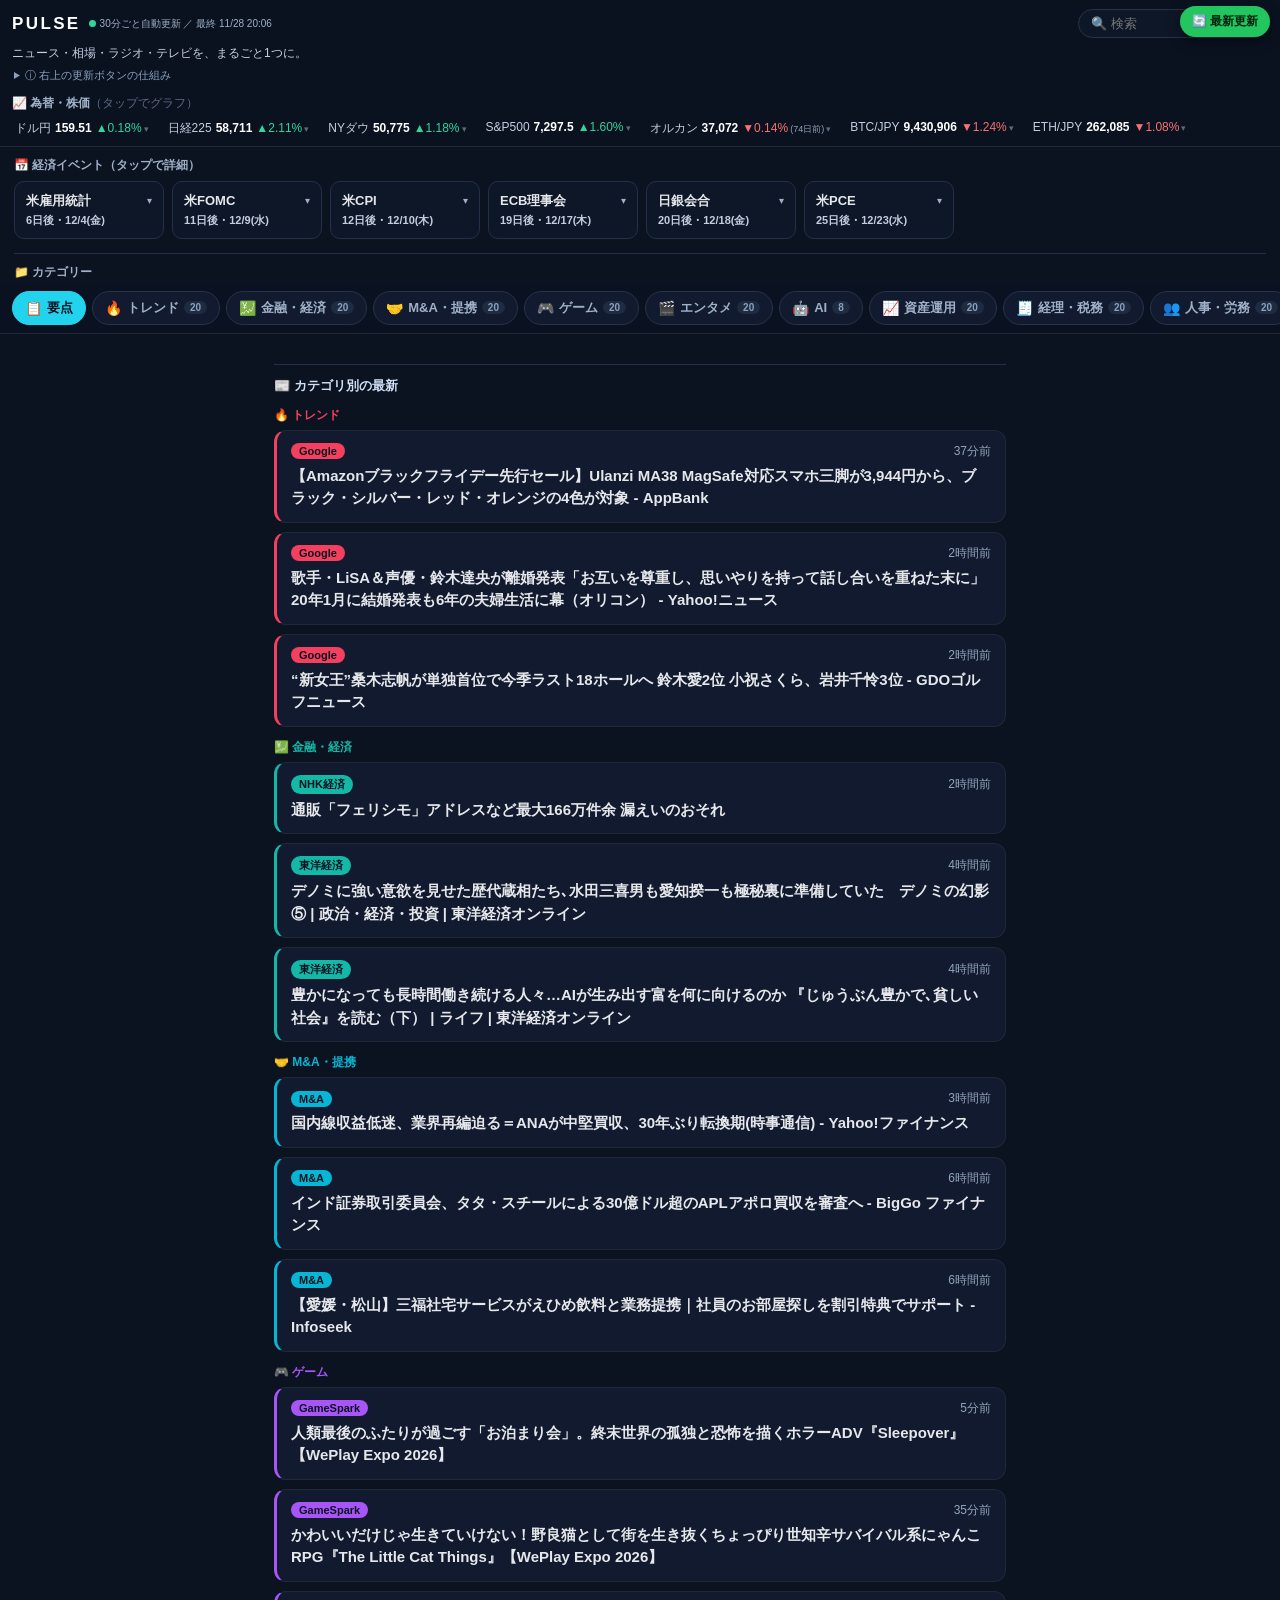
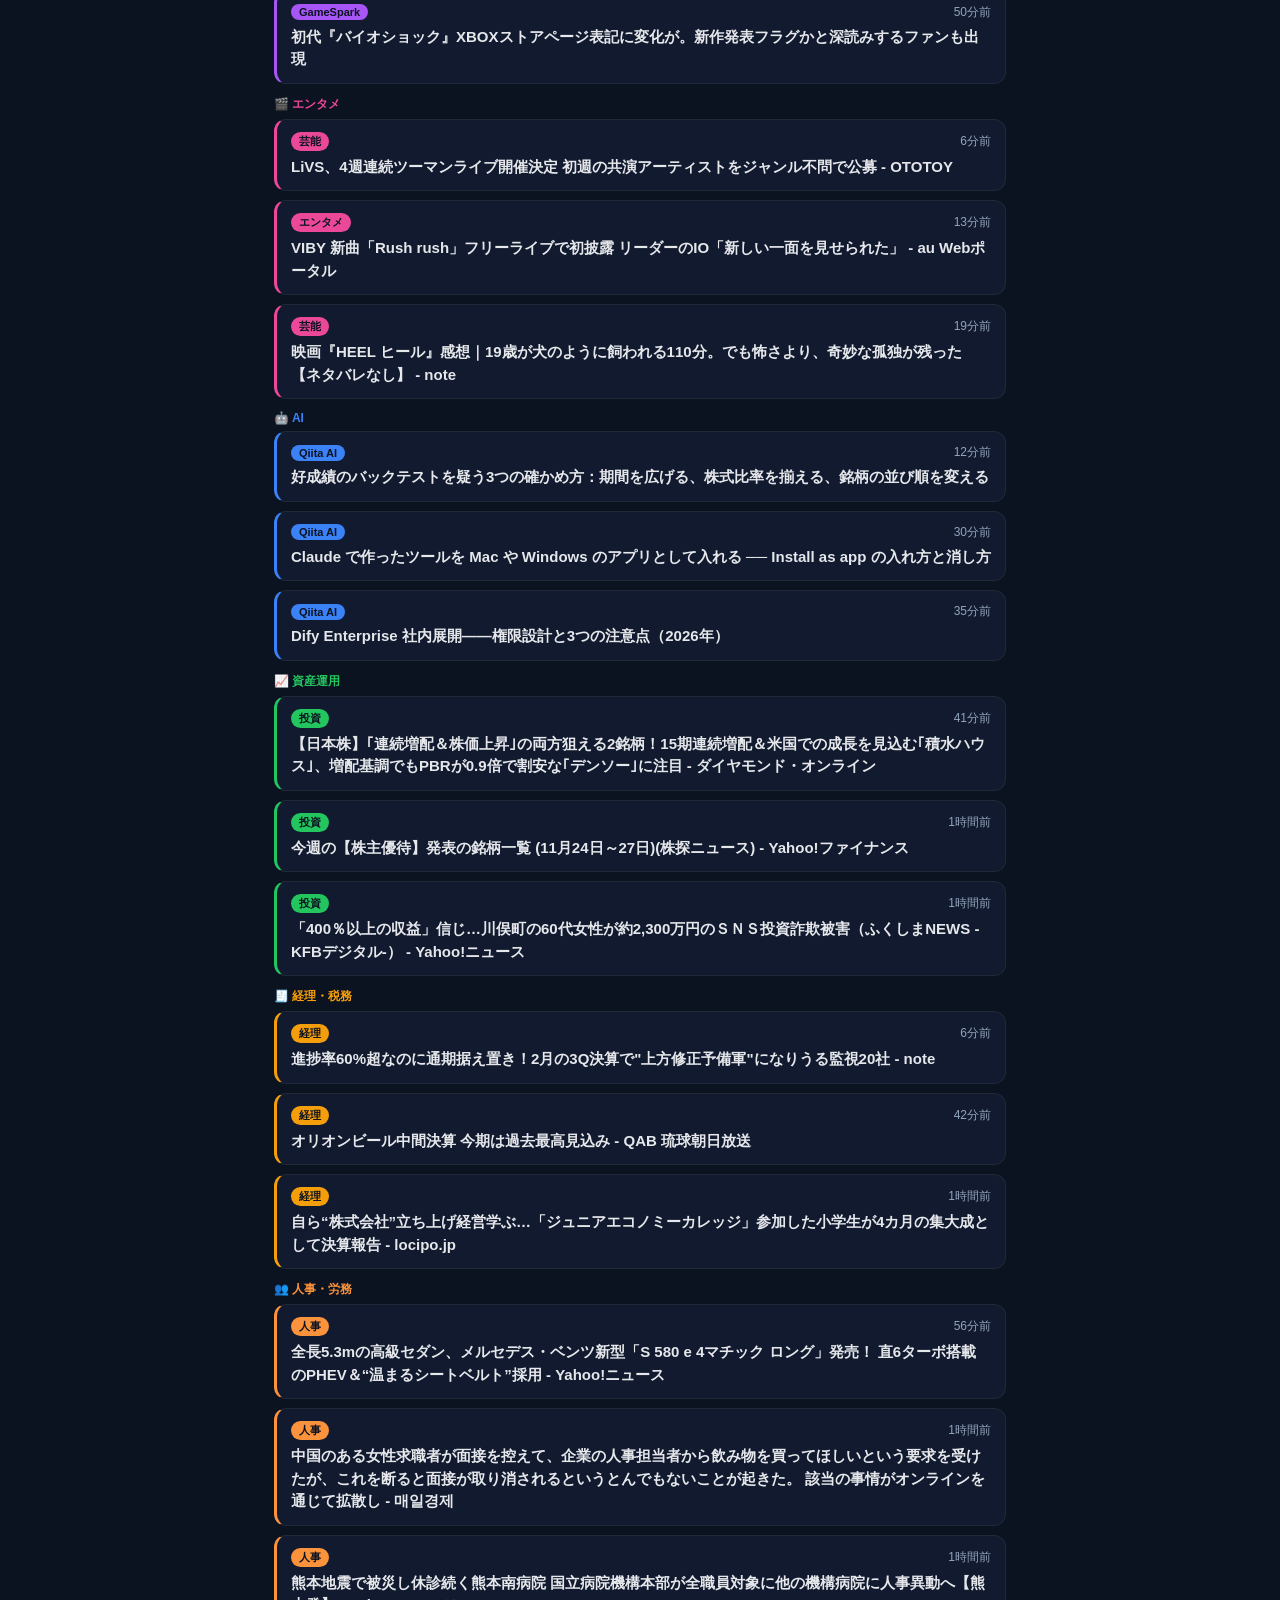
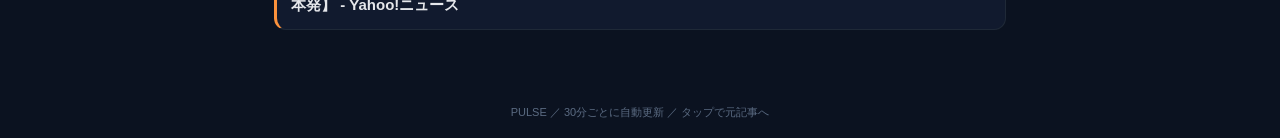
==== commit 76a766e3: "update: 2026-11-28 20:06:01" ====
--- a/index.html
+++ b/index.html
@@ -18,13 +18,13 @@
 <button id="refresh" class="refresh">🔄 最新更新</button>
 <header>
   <div class="brand"><h1>PULSE</h1>
-    <span class="up"><span class="dot"></span>30分ごと自動更新 ／ 最終 11/28 19:36</span>
+    <span class="up"><span class="dot"></span>30分ごと自動更新 ／ 最終 11/28 20:06</span>
     <div class="sbox"><input id="q" placeholder="🔍 検索" aria-label="記事を検索" autocomplete="off"></div></div>
   <div class="appdesc">ニュース・相場・ラジオ・テレビを、まるごと1つに。</div>
   <details class="refreshnote"><summary>ⓘ 右上の更新ボタンの仕組み</summary>
   ※通常の「🔄 最新更新」を押すと、ラジオ（曲名・番組・歌詞）がその場で最新になります。ニュース・相場は30分ごとに自動で作り直しており、新しい版が届くとボタンが「🆕 新着あり」に変わります。この状態で押すと、ニュース・相場も含めて最新の内容に切り替わります（再生中の音を勝手に止めないよう、自動では切り替えません）。</details>
   <div class="tick-h">📈 為替・株価<span style="font-weight:400;color:#5b6b85">（タップでグラフ）</span></div>
-  <div id="tick"><span class="t" data-i="0">ドル円<b>159.51</b><span class="up1">▲0.18%</span><span class="arw">▾</span></span><span class="t" data-i="1">日経225<b>58,711</b><span class="up1">▲2.11%</span><span class="arw">▾</span></span><span class="t" data-i="2">NYダウ<b>50,775</b><span class="up1">▲1.18%</span><span class="arw">▾</span></span><span class="t" data-i="3">S&amp;P500<b>7,297.5</b><span class="up1">▲1.60%</span><span class="arw">▾</span></span><span class="t" data-i="4">オルカン<b>37,072</b><span class="dn1">▼0.14%</span><span class="stale">(74日前)</span><span class="arw">▾</span></span><span class="t" data-i="5">BTC/JPY<b>9,455,358</b><span class="dn1">▼0.98%</span><span class="arw">▾</span></span><span class="t" data-i="6">ETH/JPY<b>263,366</b><span class="dn1">▼0.60%</span><span class="arw">▾</span></span></div>
+  <div id="tick"><span class="t" data-i="0">ドル円<b>159.51</b><span class="up1">▲0.18%</span><span class="arw">▾</span></span><span class="t" data-i="1">日経225<b>58,711</b><span class="up1">▲2.11%</span><span class="arw">▾</span></span><span class="t" data-i="2">NYダウ<b>50,775</b><span class="up1">▲1.18%</span><span class="arw">▾</span></span><span class="t" data-i="3">S&amp;P500<b>7,297.5</b><span class="up1">▲1.60%</span><span class="arw">▾</span></span><span class="t" data-i="4">オルカン<b>37,072</b><span class="dn1">▼0.14%</span><span class="stale">(74日前)</span><span class="arw">▾</span></span><span class="t" data-i="5">BTC/JPY<b>9,430,906</b><span class="dn1">▼1.24%</span><span class="arw">▾</span></span><span class="t" data-i="6">ETH/JPY<b>262,085</b><span class="dn1">▼1.08%</span><span class="arw">▾</span></span></div>
   <div id="tickDetail" class="tickdetail"></div>
 </header>
 <div id="chartFs" class="chart-fs">
@@ -58,19 +58,19 @@
 <button class="navgear" id="tabSetBtn" type="button" aria-label="タブの並びと表示の設定">⚙</button>
 </nav>
 <main>
-<section class="sec active" id="sec-digest" style="--c:#22d3ee"><div id="digestNew"></div><div class="dg-sec">📰 カテゴリ別の最新</div><div class="dg-h" style="--c:#f43f5e">🔥 トレンド</div><a class="card" style="--c:#f43f5e" href="https://news.google.com/rss/articles/CBMif0FVX3lxTE9Vc0xXTm5sWEk1Z2VrU1hCNXM2WWNOZ0NrS28tV1VlbEVoU2l1M0pKRTJLV1lPX1NIQVFGZEVhNjBMcG83VTlMWWZ3eHgySDlFaGJwTXd4ZWczVVczdmNpYnJmN045V0hJUktlNzBHLVZLWW5CZUg4Zm1MTV90R00?oc=5" target="_blank" rel="noopener"><div class="meta"><span class="src">Google</span><span class="tm">1時間前</span></div><div class="ttl">オリジナルガンプラ「HG 1/144 マイティーストライクフリーダムガンダム [ポラライズドクリア]」が付属！西川貴教による「SEED FREEDOM ZERO」主題歌CDが発売決定（インサイド） - Yahoo!ニュース</div></a><a class="card" style="--c:#f43f5e" href="https://news.google.com/rss/articles/CBMif0FVX3lxTE1lR1cxYVJQOHFqZm8temg1S01yYTBwbHdNREFKcmplcUdmUVBmXzZxQzNiWDNjYmN3QUpJZEF2Y0ItV2hQRmlyOGJSQWxtbTc2Zm5RR1pqQ2xzUmxfSjIzbGEtSFZLQjZfNjJlREdzNC1GaWozNExyLXk2VmlhSVk?oc=5" target="_blank" rel="noopener"><div class="meta"><span class="src">Google</span><span class="tm">1時間前</span></div><div class="ttl">歌手・LiSA＆声優・鈴木達央が離婚発表「お互いを尊重し、思いやりを持って話し合いを重ねた末に」20年1月に結婚発表も6年の夫婦生活に幕（オリコン） - Yahoo!ニュース</div></a><a class="card" style="--c:#f43f5e" href="https://news.google.com/rss/articles/CBMiX0FVX3lxTE8yVXpPYVpLZGg2RmVvQ1hRVDZGOVVUb052a1lnblZzQVRjc0ZMWkRlcG1vUGlEa3ZybURmOVdwWkEyXzVaZlFXOVZRQVdqQk52a3RGYk5GODVmZEFqZkxV?oc=5" target="_blank" rel="noopener"><div class="meta"><span class="src">Google</span><span class="tm">2時間前</span></div><div class="ttl">“エヌビディア半導体 輸出規制先の中国で確認”米メディア - NHKニュース</div></a><div class="dg-h" style="--c:#14b8a6">💹 金融・経済</div><a class="card" style="--c:#14b8a6" href="https://news.web.nhk/newsweb/na/nd-20261128de82980" target="_blank" rel="noopener"><div class="meta"><span class="src">NHK経済</span><span class="tm">2時間前</span></div><div class="ttl">通販「フェリシモ」アドレスなど最大166万件余 漏えいのおそれ</div></a><a class="card" style="--c:#14b8a6" href="https://toyokeizai.net/articles/-/965947?utm_source=rss&amp;utm_medium=http&amp;utm_campaign=link_back" target="_blank" rel="noopener"><div class="meta"><span class="src">東洋経済</span><span class="tm">3時間前</span></div><div class="ttl">デノミに強い意欲を見せた歴代蔵相たち､水田三喜男も愛知揆一も極秘裏に準備していた　デノミの幻影⑤ | 政治・経済・投資 | 東洋経済オンライン</div></a><a class="card" style="--c:#14b8a6" href="https://toyokeizai.net/articles/-/965944?utm_source=rss&amp;utm_medium=http&amp;utm_campaign=link_back" target="_blank" rel="noopener"><div class="meta"><span class="src">東洋経済</span><span class="tm">3時間前</span></div><div class="ttl">豊かになっても長時間働き続ける人々…AIが生み出す富を何に向けるのか 『じゅうぶん豊かで､貧しい社会』を読む（下） | ライフ | 東洋経済オンライン</div></a><div class="dg-h" style="--c:#06b6d4">🤝 M&amp;A・提携</div><a class="card" style="--c:#06b6d4" href="https://news.google.com/rss/articles/CBMihwFBVV95cUxOZUhZaHFWeTRsc29xSk5NUUd0V3VKbmc3UHlpTzZ6MnZoV1Vka3gtb2FtVDY3TTNZaDJCZG41X3V0UHZVeEU4elpjOUhaQTFiOUpaekVqdzAyelNZdzlrOWdkLXYtQXhDNS1maWVzcGJMTVpmbmlnbmV2amhxQ2dJMmhkZWRLTk0?oc=5" target="_blank" rel="noopener"><div class="meta"><span class="src">M&amp;A</span><span class="tm">2時間前</span></div><div class="ttl">国内線収益低迷、業界再編迫る＝ANAが中堅買収、30年ぶり転換期(時事通信) - Yahoo!ファイナンス</div></a><a class="card" style="--c:#06b6d4" href="https://news.google.com/rss/articles/CBMidEFVX3lxTE5yS01MbVZHSEFyOUppN0Zza2I0MjN1VFlNSzF1cm5nVkY1R1ByU3lVVTR6cjZ5Y3VHem1QclVFeXB3WjVvYk5CZF9CXzZibmc5YjNHeHFEU2hrVWRUNjRsZjlOWXNsNlFnMWI1ZFluYlR2QnpY?oc=5" target="_blank" rel="noopener"><div class="meta"><span class="src">M&amp;A</span><span class="tm">5時間前</span></div><div class="ttl">インド証券取引委員会、タタ・スチールによる30億ドル超のAPLアポロ買収を審査へ - BigGo ファイナンス</div></a><a class="card" style="--c:#06b6d4" href="https://news.google.com/rss/articles/CBMickFVX3lxTE9qaHNLU2RFZlpaUkY5NDg2OTJNNENFUkd2ZVItbU5LakJJSkhWU0lJMlBrTi12VTFvdXBTRXgyd2s5bU12RUQ4aVhnMlRUWEpzM0ZseVFCY3doTmEzTjdmVVpzV2NEM0dPcER0cUc5V21NQQ?oc=5" target="_blank" rel="noopener"><div class="meta"><span class="src">M&amp;A</span><span class="tm">6時間前</span></div><div class="ttl">【愛媛・松山】三福社宅サービスがえひめ飲料と業務提携｜社員のお部屋探しを割引特典でサポート - Infoseek</div></a><div class="dg-h" style="--c:#a855f7">🎮 ゲーム</div><a class="card" style="--c:#a855f7" href="http://www.gamespark.jp/article/2026/11/28/175422.html" target="_blank" rel="noopener"><div class="meta"><span class="src">GameSpark</span><span class="tm">5分前</span></div><div class="ttl">かわいいだけじゃ生きていけない！野良猫として街を生き抜くちょっぴり世知辛サバイバル系にゃんこRPG『The Little Cat Things』【WePlay Expo 2026】</div></a><a class="card" style="--c:#a855f7" href="http://www.gamespark.jp/article/2026/11/28/175421.html" target="_blank" rel="noopener"><div class="meta"><span class="src">GameSpark</span><span class="tm">20分前</span></div><div class="ttl">初代『バイオショック』XBOXストアページ表記に変化が。新作発表フラグかと深読みするファンも出現</div></a><a class="card" style="--c:#a855f7" href="https://news.denfaminicogamer.jp/news/261128k" target="_blank" rel="noopener"><div class="meta"><span class="src">電ファミ</span><span class="tm">34分前</span></div><div class="ttl">『Gジェネ エターナル』限定UR「トーリスリッター（EX）」と限定UR「クロエ・クローチェ」が11月30日より登場！UR「クィン・マンサ（EX）」とUR「アンネローゼ・ローゼンハイン」も登場へ</div></a><div class="dg-h" style="--c:#ec4899">🎬 エンタメ</div><a class="card" style="--c:#ec4899" href="https://news.google.com/rss/articles/CBMif0FVX3lxTE9KUUMwdnAwcERId1ZkUUxmWllBYmpHOElNTnhVdkZqZEVBS1ZCMnFSUjNRUmZKVXB6STJIbzBRM3lyNW1XdDZmVkN0U2k5OU9tQnhEOGZILUhnc1A1UzNmVEtCTDZldnJKczByS2dwUVFLa3BGc3V2YmkxbmFrNjA?oc=5" target="_blank" rel="noopener"><div class="meta"><span class="src">芸能</span><span class="tm">6分前</span></div><div class="ttl">【フィギュア】羽生結弦さん７カ月ぶり単独公演「リアライブ」佐賀２日間、九州最大級アリーナで（日刊スポーツ） - Yahoo!ニュース</div></a><a class="card" style="--c:#ec4899" href="https://news.google.com/rss/articles/CBMif0FVX3lxTE90TDJJU09xeHZseTJkdDNSOU12bHZTMHFNRWp4RjNWSlR1S2JXRE55NlJGWm9CQksxSHZNSG1CX2JncHVFOXo1RkZuSks5UFFiZXVad3VFNkNkNnlXSXQzOE5USjY4TnRhWXhvZFpGVGxINzFNbDh0a1ZhOGJmWGc?oc=5" target="_blank" rel="noopener"><div class="meta"><span class="src">芸能</span><span class="tm">11分前</span></div><div class="ttl">声優・鈴木達央 43歳、離婚を発表「夫婦という形を終え」 2020年に歌手・LiSAと結婚（日テレNEWS NNN） - Yahoo!ニュース</div></a><a class="card" style="--c:#ec4899" href="https://news.google.com/rss/articles/CBMif0FVX3lxTE8tSWxUc01vSktKZGlieDVzQk1OdlBIRHlkR0k4WENTRmZONVBFajhzX2JlTmJjOUM2NHdrS0hseGc4a0d5WTdENFBPYl9PdHVVdV9NRFJ0Q3dtcUZ5alBKSW5CdVFWWVA0V3Axc3JjNWQ4MnJ2QmJwVnVfMWg3MEE?oc=5" target="_blank" rel="noopener"><div class="meta"><span class="src">芸能</span><span class="tm">18分前</span></div><div class="ttl">LiSA 39歳、離婚を発表「話し合いを重ねた末に、2人で出した結論」 2020年に声優・鈴木達央と結婚（日テレNEWS NNN） - Yahoo!ニュース</div></a><div class="dg-h" style="--c:#3b82f6">🤖 AI</div><a class="card" style="--c:#3b82f6" href="https://qiita.com/chooser/items/74db2a4fcd03abe7008a" target="_blank" rel="noopener"><div class="meta"><span class="src">Qiita AI</span><span class="tm">1分前</span></div><div class="ttl">Claude で作ったツールを Mac や Windows のアプリとして入れる ── Install as app の入れ方と消し方</div></a><a class="card" style="--c:#3b82f6" href="https://qiita.com/Sidejob/items/372e1cbfd5a22d8800ce" target="_blank" rel="noopener"><div class="meta"><span class="src">Qiita AI</span><span class="tm">5分前</span></div><div class="ttl">Dify Enterprise 社内展開——権限設計と3つの注意点（2026年）</div></a><a class="card" style="--c:#3b82f6" href="https://qiita.com/musenmai/items/44a1b306dfe5c6b47c6a" target="_blank" rel="noopener"><div class="meta"><span class="src">Qiita AI</span><span class="tm">1時間前</span></div><div class="ttl">HARとAIを使って、Reactアプリの表示時間を23.3秒→2.7秒に改善した話</div></a><div class="dg-h" style="--c:#22c55e">📈 資産運用</div><a class="card" style="--c:#22c55e" href="https://news.google.com/rss/articles/CBMiU0FVX3lxTFBaeTV1aVpCNmkxaFR6clBzQVpTQ0FPTFhQY3ZRTWgwa2hBNkFwTW9OMTlnYTBpNE14LTJVcjBKM2c2akFwZk9CS3drV2duVDkwRmZj?oc=5" target="_blank" rel="noopener"><div class="meta"><span class="src">投資</span><span class="tm">11分前</span></div><div class="ttl">【日本株】｢連続増配＆株価上昇｣の両方狙える2銘柄！15期連続増配＆米国での成長を見込む｢積水ハウス｣、増配基調でもPBRが0.9倍で割安な｢デンソー｣に注目 - ダイヤモンド・オンライン</div></a><a class="card" style="--c:#22c55e" href="https://news.google.com/rss/articles/CBMihwFBVV95cUxOUEMwRHdWa2g1NjFkaEdYcVBmWkdwTkdFTDg2ZlVqTERESEdTYTVxbEVnVjdtUkFGSkFhZjZiZzVuZ2otaE91UHZhblQxWFg2YUVxQmJyb3prUk5BcU0tZEtRdzF3QmprdEItZk0xeGVOZl8wRk1ZcXppMjg2RGRESWxPQy1TWDg?oc=5" target="_blank" rel="noopener"><div class="meta"><span class="src">投資</span><span class="tm">35分前</span></div><div class="ttl">今週の【株主優待】発表の銘柄一覧 (11月24日～27日)(株探ニュース) - Yahoo!ファイナンス</div></a><a class="card" style="--c:#22c55e" href="https://news.google.com/rss/articles/CBMif0FVX3lxTE1SUkhoUkJQR1A2R21QUF9tdGtnVWd1dUdkX0FTaEJ4aGtiOUtYd1FBbi1hR0NsbnNjVUlEYVJaUFhGM2k1YVo4NnF5ZmlMQ05mdHZEdncwNVhTT042dk5Zc1FXZVRWZmgzTkxLMlozVlVZOW1rTTVQSTVKTTlsVU0?oc=5" target="_blank" rel="noopener"><div class="meta"><span class="src">投資</span><span class="tm">1時間前</span></div><div class="ttl">「400％以上の収益」信じ…川俣町の60代女性が約2,300万円のＳＮＳ投資詐欺被害（ふくしまNEWS -KFBデジタル-） - Yahoo!ニュース</div></a><div class="dg-h" style="--c:#f59e0b">🧾 経理・税務</div><a class="card" style="--c:#f59e0b" href="https://news.google.com/rss/articles/CBMif0FVX3lxTE9QNWZ5cVZLQ1NDZDVBX2s3ckNtUjFfSFd4aWpPTnVQOHhoaTNWTUhtdnBFUXpYU3FNX2ZQY25lanVZaVVzb0ZIVm53NFVCMjNCUmVkUzFTVHFuNVBoVFVmQWxTRTIwZUxsUGhqdzNZNzNOZ0RLREdOd1JJTXZWN00?oc=5" target="_blank" rel="noopener"><div class="meta"><span class="src">経理</span><span class="tm">9分前</span></div><div class="ttl">オリオンビール中間決算 今期は過去最高見込み（沖縄ニュースQAB） - Yahoo!ニュース</div></a><a class="card" style="--c:#f59e0b" href="https://news.google.com/rss/articles/CBMib0FVX3lxTE91UlgxSXJicVJjNWxDaktsSDF2bGI0djdIQ2xyNm9hQU8waG1wRnphNHBpNWdkUDZ2UXJ3eDlJdFhNU2lFR2pZb01NWVRDOTVxZjloTUZCaEtqYXNjNDVjaWI0bWE5QzZqdlU4bFdFSQ?oc=5" target="_blank" rel="noopener"><div class="meta"><span class="src">経理</span><span class="tm">38分前</span></div><div class="ttl">自ら“株式会社”立ち上げ経営学ぶ…「ジュニアエコノミーカレッジ」参加した小学生が4カ月の集大成として決算報告 - locipo.jp</div></a><a class="card" style="--c:#f59e0b" href="https://news.google.com/rss/articles/CBMif0FVX3lxTE16Z05SMlhwTEQ1UXFVQmRxRHVDaUtCeTdXWHBsNDBaTTNEc3ZCOVN6SklTRkdmUEYxT1lwTEI1SDlWSi0yTTVoRWdTVWw3Q3pLVDBVUjVBQU9IYzZtZ00wVXd5UXg4THdFb2FhSFcxamo1VHh2cDRTTDhoY0ttV2c?oc=5" target="_blank" rel="noopener"><div class="meta"><span class="src">経理</span><span class="tm">1時間前</span></div><div class="ttl">自ら“株式会社”立ち上げ経営学ぶ…「ジュニアエコノミーカレッジ」参加した小学生が4カ月の集大成として決算報告（東海テレビ） - Yahoo!ニュース</div></a><div class="dg-h" style="--c:#fb923c">👥 人事・労務</div><a class="card" style="--c:#fb923c" href="https://news.google.com/rss/articles/CBMif0FVX3lxTE5VVGhVdFNhLUxVUVpXMVFSY2IzRVp4X3loM25WbjRNSVhCUkdTVFZMd21uNTZTd3RpbjJiTVB4R3RsZjJuUEZPUHdHRjVfbUYxcGVfTlZ3OUtpSWttQTZ0OFNvWEM1WTJFSVFEeElLTzc4ODRoRkJkLXdTMjFVNjg?oc=5" target="_blank" rel="noopener"><div class="meta"><span class="src">人事</span><span class="tm">26分前</span></div><div class="ttl">全長5.3mの高級セダン、メルセデス・ベンツ新型「S 580 e 4マチック ロング」発売！ 直6ターボ搭載のPHEV＆“温まるシートベルト”採用 - Yahoo!ニュース</div></a><a class="card" style="--c:#fb923c" href="https://news.google.com/rss/articles/CBMiT0FVX3lxTFBSVFVQbmJ2ZmdYdFNJTnA4eFExMGFfZ1BINHVacXpGYUl1Mzd3VTVKeTREMFZGLS1MWVg4dFhIeEJnNmQwZ3BTcTFrTjF4UGM?oc=5" target="_blank" rel="noopener"><div class="meta"><span class="src">人事</span><span class="tm">30分前</span></div><div class="ttl">中国のある女性求職者が面接を控えて、企業の人事担当者から飲み物を買ってほしいという要求を受けたが、これを断ると面接が取り消されるというとんでもないことが起きた。 該当の事情がオンラインを通じて拡散し - 매일경제</div></a><a class="card" style="--c:#fb923c" href="https://news.google.com/rss/articles/CBMif0FVX3lxTE54dkJ5cy1rVVV5MUVfcGZfRXUzQ2JkbEZDTkxxMHc0TnktSDZOS2xxd2U0VjdTekFhbDE1OUdXWUlXTXQzSTQ4NDd3NENobDkySzJPa2dwN0EyUFhjR3U0SnFnOTNpejE4TU5uSEpGeXRZbG5hS1FGdk5fQ0RYUWc?oc=5" target="_blank" rel="noopener"><div class="meta"><span class="src">人事</span><span class="tm">1時間前</span></div><div class="ttl">熊本地震で被災し休診続く熊本南病院 国立病院機構本部が全職員対象に他の機構病院に人事異動へ【熊本発】 - Yahoo!ニュース</div></a></section>
-<section class="sec" id="sec-trend" style="--c:#f43f5e"><a class="card" href="https://news.google.com/rss/articles/CBMif0FVX3lxTE9Vc0xXTm5sWEk1Z2VrU1hCNXM2WWNOZ0NrS28tV1VlbEVoU2l1M0pKRTJLV1lPX1NIQVFGZEVhNjBMcG83VTlMWWZ3eHgySDlFaGJwTXd4ZWczVVczdmNpYnJmN045V0hJUktlNzBHLVZLWW5CZUg4Zm1MTV90R00?oc=5" target="_blank" rel="noopener"><div class="meta"><span class="src">Google</span><span class="tm">1時間前</span></div><div class="ttl">オリジナルガンプラ「HG 1/144 マイティーストライクフリーダムガンダム [ポラライズドクリア]」が付属！西川貴教による「SEED FREEDOM ZERO」主題歌CDが発売決定（インサイド） - Yahoo!ニュース</div></a><a class="card" href="https://news.google.com/rss/articles/CBMif0FVX3lxTE1lR1cxYVJQOHFqZm8temg1S01yYTBwbHdNREFKcmplcUdmUVBmXzZxQzNiWDNjYmN3QUpJZEF2Y0ItV2hQRmlyOGJSQWxtbTc2Zm5RR1pqQ2xzUmxfSjIzbGEtSFZLQjZfNjJlREdzNC1GaWozNExyLXk2VmlhSVk?oc=5" target="_blank" rel="noopener"><div class="meta"><span class="src">Google</span><span class="tm">1時間前</span></div><div class="ttl">歌手・LiSA＆声優・鈴木達央が離婚発表「お互いを尊重し、思いやりを持って話し合いを重ねた末に」20年1月に結婚発表も6年の夫婦生活に幕（オリコン） - Yahoo!ニュース</div></a><a class="card" href="https://news.google.com/rss/articles/CBMiX0FVX3lxTE8yVXpPYVpLZGg2RmVvQ1hRVDZGOVVUb052a1lnblZzQVRjc0ZMWkRlcG1vUGlEa3ZybURmOVdwWkEyXzVaZlFXOVZRQVdqQk52a3RGYk5GODVmZEFqZkxV?oc=5" target="_blank" rel="noopener"><div class="meta"><span class="src">Google</span><span class="tm">2時間前</span></div><div class="ttl">“エヌビディア半導体 輸出規制先の中国で確認”米メディア - NHKニュース</div></a><a class="card" href="https://news.google.com/rss/articles/CBMiZkFVX3lxTE5DRTVRbVVEa1JQSnJac1V6TjBma0dpRlpIeVBXZTBZZ2NORm84R2UwYWRSR1NsZlYxaEpZMlZKRlRGNGZ3MXd6emtnM2FEd05HdXpkREtiYUdSaWZVc2IxMjU5dFFsQQ?oc=5" target="_blank" rel="noopener"><div class="meta"><span class="src">Google</span><span class="tm">2時間前</span></div><div class="ttl">関文科相の政治資金パーティー問題、岩手県の達増知事が辞任求める…「内閣としての責任が問われている」 - 読売新聞</div></a><a class="card" href="https://news.google.com/rss/articles/CBMiZEFVX3lxTE96WlVIdzE5MnJ0cWJmT2d5VWcxYjEyRkJMMFBrTHctS1dyYXFTeUlSdTAtUFR1akNPR2gtdEZXbWtYZ1dEcFpSWXYwUTFxT2JZNXdBQ0RCbGRxMDFZZ0ZucEk2Mlo?oc=5" target="_blank" rel="noopener"><div class="meta"><span class="src">Google</span><span class="tm">2時間前</span></div><div class="ttl">今時あり得ないデカさのオリベッティ製電卓「Gioconda」を衝動買い (1/2) - ASCII.jp</div></a><a class="card" href="https://news.google.com/rss/articles/[base64]?oc=5" target="_blank" rel="noopener"><div class="meta"><span class="src">Google</span><span class="tm">2時間前</span></div><div class="ttl">dr365とコラボ！Fujikoの「毛穴おだまり！クリーム」が数量限定で登場 - ｄメニューニュース</div></a><a class="card" href="https://news.google.com/rss/articles/CBMiaEFVX3lxTE5CUHRaNkNBZl9QRmNxUjZ5OXNGRThCeDhNcXVSSUYzS1J0am10Q01xaHRWRmtjQ0dBUHFUTVUwSkpqYkZmQ2RWQm5HMGozQ01fM240ZGZxdncxdnY3Vl9Qd2MzbENjeDhn?oc=5" target="_blank" rel="noopener"><div class="meta"><span class="src">Google</span><span class="tm">3時間前</span></div><div class="ttl">プレスリリース：NAZOL、ランキングと複数人同時プレイのブラウザゲームを、サーバーなしで作れる機能を提供（PR TIMES） - 毎日新聞</div></a><a class="card" href="https://news.google.com/rss/articles/CBMif0FVX3lxTFBMTjhWMWRpZ25MeWNabEhLNVNIZGo1bks2ZmdKMHVmYzRCSkpIOTBXWkZoYkZscmgxMFV3MENUTHpWUlNVNmlvNjlkRGZRcV96azRkclF4eDBCOUtjN01EelhvRE92eGMtUEt5UjlLRVlndHJmS1AzaUpFbTluU3M?oc=5" target="_blank" rel="noopener"><div class="meta"><span class="src">Google</span><span class="tm">3時間前</span></div><div class="ttl">石川遼、「75」で首位と９打差の34位に後退…遠のく２年ぶりの21勝目 国内男子第３日（日刊スポーツ） - Yahoo!ニュース</div></a><a class="card" href="https://news.google.com/rss/articles/CBMif0FVX3lxTE54ZjI3TUo4TWs2WEhiMWdNVXV0TjBNUFNRVUZxQjA2WnF0ZHdkdTAzaU0ya04yd1ZaOWVIdkhUemtFbl9VUFlHOFdTX1FaS3o1ZnJJd1UtTjV6TElwdjI1ZkM1NzVkZG9hRVZWVnRDM29DNVlSU0JPV1ZUS3pKOUU?oc=5" target="_blank" rel="noopener"><div class="meta"><span class="src">Google</span><span class="tm">3時間前</span></div><div class="ttl">「ベストアーティスト2026」タイムテーブル＆特別企画まとめ！STARTOアーティスト9組による 一夜限りのシャッフルメドレーも！ - Yahoo!ニュース</div></a><a class="card" href="https://news.google.com/rss/articles/CBMibEFVX3lxTE9LQmxjSkhPV09FemhwYk9vYnhqQzZnaGFZTE1HYjNETXNyLXAyaml4S01idGhWRXF2bkpyTWF2RWd1M3pVRnBnWnFJWmVhcG9RVTBVTVNtMDJHYU5vaG8yRE5URmVJWnhhZm5wdg?oc=5" target="_blank" rel="noopener"><div class="meta"><span class="src">Google</span><span class="tm">3時間前</span></div><div class="ttl">台北市長選で次世代リーダー候補が対決 蔣介石ひ孫vs中国専門家 - 日本経済新聞</div></a><a class="card" href="https://news.google.com/rss/articles/CBMiX0FVX3lxTE0tS1lfSlBhamtlbTBnU3U0RGxsNHVRMDhYWXNKSU1GN1RhQXhhZ0VHNFp2UmVmY3VXX2g0MTlWdGZueW9VUnMycWZIVktOR29CeVByVGlQV1pKOW9TamN3?oc=5" target="_blank" rel="noopener"><div class="meta"><span class="src">Google</span><span class="tm">3時間前</span></div><div class="ttl">【速報中】フィギュアNHK杯 ペア“ゆなすみ”2位 ファイナルへ - NHKニュース</div></a><a class="card" href="https://news.google.com/rss/articles/CBMiUEFVX3lxTE4yVVNrZWlJbUdjLVpJRHljQnJwUHhvZVc3UDVKMDhiY01wdmpOTHVaMEkyTHhjcUowZFQ1aFRwMjBuaEtQejBTdlg3SHQ4YlJw?oc=5" target="_blank" rel="noopener"><div class="meta"><span class="src">Google</span><span class="tm">3時間前</span></div><div class="ttl">山中に2人の遺体 一部は白骨化 - Yahoo!ニュース</div></a><a class="card" href="https://news.google.com/rss/articles/CBMiZEFVX3lxTFBGNm5qLURkY20wWnVLekIyNzFkckNuQnFBQlNsSmxwOTAzVUdHY0VZb2ludlRXaUVsaDNiTTFpUE5pT3hNZHNmanI2Tnp2RkVTOTNPZXJlNEo5THNBdEJGc2tOcEw?oc=5" target="_blank" rel="noopener"><div class="meta"><span class="src">Google</span><span class="tm">4時間前</span></div><div class="ttl">大学病院「老朽化」、空調故障・水漏れなどトラブル相次ぐ…赤字経営で「修繕できない」・文科省が緊急支援へ - 読売新聞</div></a><a class="card" href="https://news.google.com/rss/articles/CBMiakFVX3lxTE1xaHc1d18zOEFFLVJHNlNsdllhRlU5S20zVkQ5ZjBFbVZXYU5GY25oekhmUkVtQXRoTGQ5anlpM2pUc0ZibldhM0dCZ0x2ejYyUmktOFpUZXBqay10MGJQNVFQXzVoVGpqX1E?oc=5" target="_blank" rel="noopener"><div class="meta"><span class="src">Google</span><span class="tm">4時間前</span></div><div class="ttl">【Amazonブラックフライデー先行セール】NIMASO ガラスフィルム iPhone 17e/16e/14/13/13 Pro用 - AppBank</div></a><a class="card" href="https://news.google.com/rss/articles/CBMif0FVX3lxTE52Y1d6VXJRQnhRNWZuUTdTeW93dmc0ZnhQdWYxakNscDl5OWMtMThxb2JXRDFvREJXeGE5RXR5bDFXS00wckM1d2RxWUYzQnA0UlRubUVFdl9HSjFCaHUtRXJ3d21CU0d1UC1rb0RrS0dkUGVvTXZMdnJrYklVWTA?oc=5" target="_blank" rel="noopener"><div class="meta"><span class="src">Google</span><span class="tm">4時間前</span></div><div class="ttl">ロシア拘束記者は「脅迫の材料」 国営放送の元キャスター（共同通信） - Yahoo!ニュース</div></a><a class="card" href="https://news.google.com/rss/articles/CBMif0FVX3lxTE5UUXc4Zy13WTVOeDMtd1JQSDZZc0hCV2hVNzRlMVE0ZVJza1dRTGloTjNSTU1TRERDa2xvaWN4WkhtWXhYWWdzbEpidmFJYXVFeWZBSUJJaV9SbDhBYnZPNUZNTkdjTGRwZ1M3a0JTcjVYNDl2OEliR2JCVmpGeVE?oc=5" target="_blank" rel="noopener"><div class="meta"><span class="src">Google</span><span class="tm">4時間前</span></div><div class="ttl">米軍、英空軍基地に飛来の無人機撃退 ＦＴ報道（ロイター） - Yahoo!ニュース</div></a><a class="card" href="https://news.google.com/rss/articles/CBMif0FVX3lxTE1xTmp5QkNsM2RQUnhJdXZodTF6T2RGQlNrOGdwNTRRNjRBdFdXRXFweTU5R1JnTXZxMEpjNUhLZk9nSmpEYUE5S1BSalZpdEFCZE4tWExrd2FFcHRIZHJIczBaZDJGM1pOdUwyS3Nrb0loMTF3X2RpZ08tR3dhcmM?oc=5" target="_blank" rel="noopener"><div class="meta"><span class="src">Google</span><span class="tm">4時間前</span></div><div class="ttl">金融43社がパーティー券購入 片山財務相の政治団体（共同通信） - Yahoo!ニュース</div></a><a class="card" href="https://news.google.com/rss/articles/CBMiUEFVX3lxTE9lYmhmZnpDVnNQa3NsQWJYQWJKZUZZa3MzYlNReXdCamhMNXIxMG5CNVFmREV2ZFFLMGRUX0dEMjhzREpOUk9PRl9DWjBvX2U1?oc=5" target="_blank" rel="noopener"><div class="meta"><span class="src">Google</span><span class="tm">4時間前</span></div><div class="ttl">人間さながらロボ発売へ 中国企業 - Yahoo!ニュース</div></a><a class="card" href="https://news.google.com/rss/articles/CBMiakFVX3lxTE11c1VvZ3pOXzlpSWZoaFhGc1JRVGhndTJ2S2JjY0YxVXFNelZMeml6azd6b3IzUVNFZHNzbEgxM29IZWFPWVY3YmJlQzZ0aGJHNGE1UGZkNGlpRzh1Q0dXbXZCaWtOSnl0aEE?oc=5" target="_blank" rel="noopener"><div class="meta"><span class="src">Google</span><span class="tm">5時間前</span></div><div class="ttl">阪神 中川圭太との合意を正式発表！４年総額１０億円超の大型契約提示 ８年ぶりＦＡ参戦で上林に続き２人目獲得 新助っ人モレルとも大筋合意 ３連覇へ打線強化着々 - デイリースポーツ</div></a><a class="card" href="https://news.google.com/rss/articles/CBMif0FVX3lxTE5iQ2YzR25xc3FUYUtMeUtxQXBjZjBnVnNvb1NpUFVNbGY0NkxnSmEyekt6VHVqZzZJdUcwTFZGVlFCNVpmZkRfLVB0RFd2bE5SdlZ1S2txUWpWazFxM3pRbnlSYWkxcWpiYXBuV3MzM25NNFFNaHF1cHlBbFd5LTQ?oc=5" target="_blank" rel="noopener"><div class="meta"><span class="src">Google</span><span class="tm">5時間前</span></div><div class="ttl">米ユナイテッド・フィデリティ銀が破綻、2年超で最大規模（ロイター） - Yahoo!ニュース</div></a></section>
-<section class="sec" id="sec-finance" style="--c:#14b8a6"><a class="card" href="https://news.web.nhk/newsweb/na/nd-20261128de82980" target="_blank" rel="noopener"><div class="meta"><span class="src">NHK経済</span><span class="tm">2時間前</span></div><div class="ttl">通販「フェリシモ」アドレスなど最大166万件余 漏えいのおそれ</div></a><a class="card" href="https://toyokeizai.net/articles/-/965947?utm_source=rss&amp;utm_medium=http&amp;utm_campaign=link_back" target="_blank" rel="noopener"><div class="meta"><span class="src">東洋経済</span><span class="tm">3時間前</span></div><div class="ttl">デノミに強い意欲を見せた歴代蔵相たち､水田三喜男も愛知揆一も極秘裏に準備していた　デノミの幻影⑤ | 政治・経済・投資 | 東洋経済オンライン</div></a><a class="card" href="https://toyokeizai.net/articles/-/965944?utm_source=rss&amp;utm_medium=http&amp;utm_campaign=link_back" target="_blank" rel="noopener"><div class="meta"><span class="src">東洋経済</span><span class="tm">3時間前</span></div><div class="ttl">豊かになっても長時間働き続ける人々…AIが生み出す富を何に向けるのか 『じゅうぶん豊かで､貧しい社会』を読む（下） | ライフ | 東洋経済オンライン</div></a><a class="card" href="https://toyokeizai.net/articles/-/964791?utm_source=rss&amp;utm_medium=http&amp;utm_campaign=link_back" target="_blank" rel="noopener"><div class="meta"><span class="src">東洋経済</span><span class="tm">6時間前</span></div><div class="ttl">【元付き人が証言】1987年､アントニオ猪木が&quot;ビッグマッチ&quot;でも見せない殺気を発した《巌流島の闘い》の意外な顚末 | ライフ | 東洋経済オンライン</div></a><a class="card" href="https://toyokeizai.net/articles/-/965795?utm_source=rss&amp;utm_medium=http&amp;utm_campaign=link_back" target="_blank" rel="noopener"><div class="meta"><span class="src">東洋経済</span><span class="tm">7時間前</span></div><div class="ttl">月収45万円が15万円に…WEBライターが&quot;ギュられた&quot;現実　｢AIに奪われやすい職･残りやすい職｣とは何か | ライフ | 東洋経済オンライン</div></a><a class="card" href="https://toyokeizai.net/articles/-/965943?utm_source=rss&amp;utm_medium=http&amp;utm_campaign=link_back" target="_blank" rel="noopener"><div class="meta"><span class="src">東洋経済</span><span class="tm">8時間前</span></div><div class="ttl">〈書評〉『知能爆発』『世界地図と地球の時間 グリニッジ標準時と本初子午線』『昭和史の道を往く』 | ライフ | 東洋経済オンライン</div></a><a class="card" href="https://toyokeizai.net/articles/-/965830?utm_source=rss&amp;utm_medium=http&amp;utm_campaign=link_back" target="_blank" rel="noopener"><div class="meta"><span class="src">東洋経済</span><span class="tm">8時間前</span></div><div class="ttl">外食プロのテク応用！缶詰なのに凄いフレッシュ感､下ごしらえ不要でお店レベルに…｢至高のサバ缶パスタ｣超簡単レシピ | ライフ | 東洋経済オンライン</div></a><a class="card" href="https://news.web.nhk/newsweb/na/nd-20261128de82863" target="_blank" rel="noopener"><div class="meta"><span class="src">NHK経済</span><span class="tm">8時間前</span></div><div class="ttl">データセンター整備めぐり 政府が関係者向け指針策定へ</div></a><a class="card" href="https://toyokeizai.net/articles/-/963662?utm_source=rss&amp;utm_medium=http&amp;utm_campaign=link_back" target="_blank" rel="noopener"><div class="meta"><span class="src">東洋経済</span><span class="tm">9時間前</span></div><div class="ttl">小田原北条家はなぜ滅亡したのか？島津や長宗我部は存続したのに…戦国大名の明暗が分かれた背景 | キャリア・教育 | 東洋経済オンライン</div></a><a class="card" href="https://toyokeizai.net/articles/-/966182?utm_source=rss&amp;utm_medium=http&amp;utm_campaign=link_back" target="_blank" rel="noopener"><div class="meta"><span class="src">東洋経済</span><span class="tm">10時間前</span></div><div class="ttl">編集部厳選､注目の経済ニュース！【11月28日】 今週のトピックス＆来週のスケジュール | ビジネス | 東洋経済オンライン</div></a><a class="card" href="https://toyokeizai.net/articles/-/965730?utm_source=rss&amp;utm_medium=http&amp;utm_campaign=link_back" target="_blank" rel="noopener"><div class="meta"><span class="src">東洋経済</span><span class="tm">10時間前</span></div><div class="ttl">4割超が｢管理職やめたい｣…限界迎えるミドルの重荷を下ろす､日揮の&quot;部長職3人分担&quot;に三井住友海上の&quot;アシマネ&quot;制度 | キャリア・教育 | 東洋経済オンライン</div></a><a class="card" href="https://toyokeizai.net/articles/-/965737?utm_source=rss&amp;utm_medium=http&amp;utm_campaign=link_back" target="_blank" rel="noopener"><div class="meta"><span class="src">東洋経済</span><span class="tm">11時間前</span></div><div class="ttl">｢地理選択ってダメなの？｣【偏差値35】から東大に合格した僕がそれでも言いたい&quot;地理の凄み  &quot; | ライフ | 東洋経済オンライン</div></a><a class="card" href="https://toyokeizai.net/articles/-/965298?utm_source=rss&amp;utm_medium=http&amp;utm_campaign=link_back" target="_blank" rel="noopener"><div class="meta"><span class="src">東洋経済</span><span class="tm">11時間前</span></div><div class="ttl">まるでラードを溶かしたように白濁することも《ベトベト･ギトギト･トゲトゲ》腎臓の大敵｢3つの血液｣の正体とは | ライフ | 東洋経済オンライン</div></a><a class="card" href="https://toyokeizai.net/articles/-/966215?utm_source=rss&amp;utm_medium=http&amp;utm_campaign=link_back" target="_blank" rel="noopener"><div class="meta"><span class="src">東洋経済</span><span class="tm">11時間前</span></div><div class="ttl">台北市長選｢民主主義の祭り｣は市民生活の迷惑なのか､沈伯洋の異例の前夜祭中止で問われる台湾の熱狂的な選挙文化 | 政治・経済・投資 | 東洋経済オンライン</div></a><a class="card" href="https://toyokeizai.net/articles/-/965259?utm_source=rss&amp;utm_medium=http&amp;utm_campaign=link_back" target="_blank" rel="noopener"><div class="meta"><span class="src">東洋経済</span><span class="tm">11時間前</span></div><div class="ttl">5万件のAGA治療医が明かす&quot;薄毛の真犯人&quot;｢頭皮を柔らかくすれば生える｣は正しくない？激辛食やストレスは関係する？ | ライフ | 東洋経済オンライン</div></a><a class="card" href="https://toyokeizai.net/articles/-/965659?utm_source=rss&amp;utm_medium=http&amp;utm_campaign=link_back" target="_blank" rel="noopener"><div class="meta"><span class="src">東洋経済</span><span class="tm">11時間前</span></div><div class="ttl">60歳で｢ビフィズス菌｣は100分の1に→便の臭いも変わる…｢最近疲れが抜けない｣人が見落とす腸の老化 | ライフ | 東洋経済オンライン</div></a><a class="card" href="https://toyokeizai.net/articles/-/966120?utm_source=rss&amp;utm_medium=http&amp;utm_campaign=link_back" target="_blank" rel="noopener"><div class="meta"><span class="src">東洋経済</span><span class="tm">12時間前</span></div><div class="ttl">ピアスびっしり｢就活30社不採用｣の緑髪ギャルに批判の声…写真1枚で&quot;人間性&quot;までわかった気になる《現代人の怖さ》 | ライフ | 東洋経済オンライン</div></a><a class="card" href="https://toyokeizai.net/articles/-/965589?utm_source=rss&amp;utm_medium=http&amp;utm_campaign=link_back" target="_blank" rel="noopener"><div class="meta"><span class="src">東洋経済</span><span class="tm">12時間前</span></div><div class="ttl">箱根駅伝なのに《コース上にない岡山》で撮影…大泉洋･山下智久出演ドラマ『俺たちの箱根駅伝』驚きのロケ地事情 | ライフ | 東洋経済オンライン</div></a><a class="card" href="https://toyokeizai.net/articles/-/966190?utm_source=rss&amp;utm_medium=http&amp;utm_campaign=link_back" target="_blank" rel="noopener"><div class="meta"><span class="src">東洋経済</span><span class="tm">12時間前</span></div><div class="ttl">｢ラッコ展示ゼロ｣の危機を救った｢海遊館｣の執念と快挙　&quot;かわいいだけじゃない&quot;ラッコの展示再開が示す､5つの意義 | ライフ | 東洋経済オンライン</div></a><a class="card" href="https://toyokeizai.net/articles/-/965623?utm_source=rss&amp;utm_medium=http&amp;utm_campaign=link_back" target="_blank" rel="noopener"><div class="meta"><span class="src">東洋経済</span><span class="tm">12時間前</span></div><div class="ttl">筑波大､広島大､東京理科大､日大…学閥が物言う世界で校長12年の人物が福島大特任教授になるまで アカデミックシフト22 | キャリア・教育 | 東洋経済オンライン</div></a></section>
-<section class="sec" id="sec-ma" style="--c:#06b6d4"><a class="card" href="https://news.google.com/rss/articles/CBMihwFBVV95cUxOZUhZaHFWeTRsc29xSk5NUUd0V3VKbmc3UHlpTzZ6MnZoV1Vka3gtb2FtVDY3TTNZaDJCZG41X3V0UHZVeEU4elpjOUhaQTFiOUpaekVqdzAyelNZdzlrOWdkLXYtQXhDNS1maWVzcGJMTVpmbmlnbmV2amhxQ2dJMmhkZWRLTk0?oc=5" target="_blank" rel="noopener"><div class="meta"><span class="src">M&amp;A</span><span class="tm">2時間前</span></div><div class="ttl">国内線収益低迷、業界再編迫る＝ANAが中堅買収、30年ぶり転換期(時事通信) - Yahoo!ファイナンス</div></a><a class="card" href="https://news.google.com/rss/articles/CBMidEFVX3lxTE5yS01MbVZHSEFyOUppN0Zza2I0MjN1VFlNSzF1cm5nVkY1R1ByU3lVVTR6cjZ5Y3VHem1QclVFeXB3WjVvYk5CZF9CXzZibmc5YjNHeHFEU2hrVWRUNjRsZjlOWXNsNlFnMWI1ZFluYlR2QnpY?oc=5" target="_blank" rel="noopener"><div class="meta"><span class="src">M&amp;A</span><span class="tm">5時間前</span></div><div class="ttl">インド証券取引委員会、タタ・スチールによる30億ドル超のAPLアポロ買収を審査へ - BigGo ファイナンス</div></a><a class="card" href="https://news.google.com/rss/articles/CBMickFVX3lxTE9qaHNLU2RFZlpaUkY5NDg2OTJNNENFUkd2ZVItbU5LakJJSkhWU0lJMlBrTi12VTFvdXBTRXgyd2s5bU12RUQ4aVhnMlRUWEpzM0ZseVFCY3doTmEzTjdmVVpzV2NEM0dPcER0cUc5V21NQQ?oc=5" target="_blank" rel="noopener"><div class="meta"><span class="src">M&amp;A</span><span class="tm">6時間前</span></div><div class="ttl">【愛媛・松山】三福社宅サービスがえひめ飲料と業務提携｜社員のお部屋探しを割引特典でサポート - Infoseek</div></a><a class="card" href="https://news.google.com/rss/articles/CBMiWkFVX3lxTFBhdlBwNWthRmFic2RDcE5wWGVOeGVQVW1fdXZLNExjbVM2OVktelQwM0pucHFzdWhBVWo1dnVDUld0aHpHbUZ0WUNzYjJjT01xZDVwWGZVWEZ0Zw?oc=5" target="_blank" rel="noopener"><div class="meta"><span class="src">M&amp;A</span><span class="tm">6時間前</span></div><div class="ttl">釧路市のk-Hackに東京のITコンサル参画 市も連携、出資継続 - 北海道新聞デジタル</div></a><a class="card" href="https://news.google.com/rss/articles/[base64]?oc=5" target="_blank" rel="noopener"><div class="meta"><span class="src">M&amp;A</span><span class="tm">8時間前</span></div><div class="ttl">合併・買収：資源の解放、事業価値の向上。 - Vietnam.vn</div></a><a class="card" href="https://news.google.com/rss/articles/CBMihwFBVV95cUxQWXd3YXhNSXVjV3NOaHNSLUpTaWdEZ3YxWWV1aTZlbmY0ckk5cHI5VnVmNmR4azZ1ZzVkMVNUNm1LNU4wM0RKWEpCOVdaMGNKS2FGNkkxWVhLU1RKSkRvbGYwOERUdUcxZlF6QXp6bUtwMmhNbU5PSzFzZlpuLXIzd20xTFRfX2M?oc=5" target="_blank" rel="noopener"><div class="meta"><span class="src">M&amp;A</span><span class="tm">9時間前</span></div><div class="ttl">来週の【新規公開(IPO)銘柄】 ジャパンＨＳ、Ｍ＆Ａロイヤ(株探ニュース) - Yahoo!ファイナンス</div></a><a class="card" href="https://news.google.com/rss/articles/CBMiUkFVX3lxTE5LUzcyZGl2WF9BeHJ5Y1c1SUR0ME1nX3JOcWd5elR1b1hVTFpfelc3SkJzTVV1c0xlbGNnSzBZU0Z6T1BWTVdUNUpMSVNpSzhtNEE?oc=5" target="_blank" rel="noopener"><div class="meta"><span class="src">M&amp;A</span><span class="tm">10時間前</span></div><div class="ttl">三菱地所とgooddaysが業務提携、既存不動産のリノベーションとDX推進で協業へ - リヴプラス</div></a><a class="card" href="https://news.google.com/rss/articles/CBMiX0FVX3lxTE9MY1JpUHZpdVM1SGcyZUdWZUFURkRla1BHbzlYbnE0M1B6RVhVZmpldTV4QllYeklpSWRJNEFCMTVaYkU5Sk5hTEtackpraDRIYktoSGozdmlMLUVFd2tV?oc=5" target="_blank" rel="noopener"><div class="meta"><span class="src">M&amp;A</span><span class="tm">10時間前</span></div><div class="ttl">1週間のM&amp;A速報まとめ（2026年11月23日〜2026年11月27日） - 千葉テレビ放送</div></a><a class="card" href="https://news.google.com/rss/articles/CBMif0FVX3lxTE15MzgwdWRwYUNPa2VwZXVxLU4tbzZvVGdQMmwza0xWVGdSejFUaDNWX3J1ZG5WWE95QUQ0Y0NGaXNCOW9RdGNBVUQ0ekw2NVplRUtoWU1sVjV4MnN6a1ZfOGszNFBYUjRIeFNnclVkeEMzcnUzUHRGWTFzOXAxaTg?oc=5" target="_blank" rel="noopener"><div class="meta"><span class="src">M&amp;A</span><span class="tm">12時間前</span></div><div class="ttl">モスフード株、36年ぶり上場来高値。客数増・和食M&amp;Aに期待した買い。4〜9月期は純利益35%減でも逆風ならず - Yahoo!ニュース</div></a><a class="card" href="https://news.google.com/rss/articles/CBMidEFVX3lxTE9jLVhmTm1oUHZBaExHZ01iZHdpeFlJVzZ5TE9fNWlPWkJYelVCSExEeHlWUHV3bTFfdFdIUmxObHBveVFWMkRJNFJyTXZ1WEJqck50UjJHTWxVbUJ1d1V3VkJNTGQwTXh3eDl5VFRzdUJ4TzN5?oc=5" target="_blank" rel="noopener"><div class="meta"><span class="src">M&amp;A</span><span class="tm">13時間前</span></div><div class="ttl">米ベライゾン、フィバー事業者フィディウムを60億ドルで買収交渉＝報道 - BigGo ファイナンス</div></a><a class="card" href="https://news.google.com/rss/articles/CBMiYkFVX3lxTFBYaHJKUmtpdzhmVm1GVDNIdWl1cE84THdHamM4enlBWlFHQkJPTEQ0OUJ0TktGVEZFY3FBenMwQ3Y1RnF5eE95bGlhazktZkdHbW81ZmpKbDhKZ2c3enVUc2VR?oc=5" target="_blank" rel="noopener"><div class="meta"><span class="src">M&amp;A</span><span class="tm">14時間前</span></div><div class="ttl">ドローンショー、沖縄で拡大へ 琉銀がレッドクリフに出資 - 琉球新報デジタル</div></a><a class="card" href="https://news.google.com/rss/articles/CBMihwFBVV95cUxORjVoZ0xrQXoyeGM2TVJFaEpnTjJERHkzZFRIamxwcUFUQnl5LXZieDJLbWZoek15QzJTcFpqSHhUWWlGRjBtT2ZOdmZvLXRXZDQyU0ZoOVFWVVRpeUZsRm9ZSmNGbWM5VllXLWVjdGVwMGFHVUlLNlJJdmVYeVFTdmtIWUhwMzQ?oc=5" target="_blank" rel="noopener"><div class="meta"><span class="src">M&amp;A</span><span class="tm">20時間前</span></div><div class="ttl">米たばこ製造・販売のアルトリア、英同業への買収提案に絡んでやや売りが優勢＝米国株個別(株探ニュース) - Yahoo!ファイナンス</div></a><a class="card" href="https://news.google.com/rss/articles/CBMidEFVX3lxTFB2TWF0LWhKeVhydGhYRDhHaTl3SWdKbmhMUnBqZ014VUtJN3FmWUtXQmYxZnJqeDBQeERiQzlKbnBpZmFGR0xvdE50SkxUZldlSm9YZUpUcWxoWmcyNjk0dC1ocU9uNVozSzBZMlJRWC1Cblpu?oc=5" target="_blank" rel="noopener"><div class="meta"><span class="src">M&amp;A</span><span class="tm">20時間前</span></div><div class="ttl">Tesla、独EMAG買収を推進…マスク氏「Optimus 2万台」生産網を確保 - BigGo ファイナンス</div></a><a class="card" href="https://news.google.com/rss/articles/CBMidEFVX3lxTE01UkQ3aFVjdDF5RC1LMGNDRzFnaVNkNElOSU1hNDIwSW9WOGhEckxnbXlBb1NJQ1daNEMyX3BNVHl3M1BsQVhUUEoyOGpWWUl5b2E2N2VvVHpvM2JNMDQ0b3hFeWVHak41RnZOQ0RoNkMxdWpp?oc=5" target="_blank" rel="noopener"><div class="meta"><span class="src">M&amp;A</span><span class="tm">21時間前</span></div><div class="ttl">ウーバー、デリバリーヒーロー株の87%を取得 148億ドル買収へ前進 - BigGo ファイナンス</div></a><a class="card" href="https://news.google.com/rss/articles/CBMibEFVX3lxTE5Jei1YLTZmRVUxbmNtV2k2YWVHZ0J0VHFLOU9ib3dXbm5zWDlMRVF5V0hnNktHekV3TjgwR1NzTFVFZFp3ekxKcGdaVUIzb1J5VlY1YjZWVlRrWWNYRkRpUlRRUlpaWG56ZzNibQ?oc=5" target="_blank" rel="noopener"><div class="meta"><span class="src">M&amp;A</span><span class="tm">21時間前</span></div><div class="ttl">米社が英インペリアル買収検討 欧米たばこ再編、JTも参画か - 日本経済新聞</div></a><a class="card" href="https://news.google.com/rss/articles/CBMiV0FVX3lxTFBpSWZ5YkdkTG1rVTBLalNWb0JoZ2NEOUVHUnhYaVJRV0l1SVEtZmFTbDFJTzZSUmJUMDdwVzBSTWUyQ1kxN3A2ZU9tNDdXQy1EdUxGYnhwZw?oc=5" target="_blank" rel="noopener"><div class="meta"><span class="src">M&amp;A</span><span class="tm">22時間前</span></div><div class="ttl">JTB、純利益21億円 人件費やM＆A費用で大幅減益、2026年4月〜9月期 - TRAICY（トライシー）</div></a><a class="card" href="https://news.google.com/rss/articles/CBMif0FVX3lxTE5qeWRjWnE3cnhZS1JjNUhUSFk1WE5xRERCaXg0Z0k1VHI5S0ctNThMYWpOTElfRjIyOUtmVnBsdDJuc2hHUnVrdUw4NmU5dFdRVWJwMHIyWEViZkdJY2hiSDkyM29IS1NVUnlUZ21LZXpfcVk0S0YzaDItZ2FMN1E?oc=5" target="_blank" rel="noopener"><div class="meta"><span class="src">M&amp;A</span><span class="tm">22時間前</span></div><div class="ttl">カカクコムTOBでEQTが「1円」上積み3,701円 LINEヤフー陣営との争奪戦は12月10日へ（ビジネス＋IT） - Yahoo!ニュース</div></a><a class="card" href="https://news.google.com/rss/articles/CBMidEFVX3lxTE5wOUh6bE4tQWVlLXNRbXhQMkt4UUJQbnVvVHI4V0c4a3BNN0JzNFV2MktSdC1wUU14emhYMWxHbmViQmNuMjZRQl9vSUJPOXVoMFpoRi1GNnBIMDhpNlVpMW01bGZwTDJkR3pqeVc1a0lfdklQ?oc=5" target="_blank" rel="noopener"><div class="meta"><span class="src">M&amp;A</span><span class="tm">23時間前</span></div><div class="ttl">大阪ガス、豪バイオメタン企業に出資 29年から年6000トン製造へ - BigGo ファイナンス</div></a><a class="card" href="https://news.google.com/rss/articles/CBMidEFVX3lxTE5VQXk4SWZfb2dycm9ySVVPQU1PaEY3WDdnYTF1cWE1SmJ0cFB0WUJlY0U4ckVxbWQ5Y0JWR2RuV1h2Y2pPWHpaenpoTXBLYzE2OFNpUFg0ZzA3NjVIUndpSGlkZFZTcmZTUFduWElhd1RmMVFH?oc=5" target="_blank" rel="noopener"><div class="meta"><span class="src">M&amp;A</span><span class="tm">23時間前</span></div><div class="ttl">リップルの27億ドル買収攻勢が後押し、XRPの2035年「600ドル」強気予測の根拠 - BigGo ファイナンス</div></a><a class="card" href="https://news.google.com/rss/articles/CBMibEFVX3lxTFBnWS1vQl9HMEdNYjRkcVlBQW1YLXFlblc2ZkFHLVRXeHhoMWhod054OWhMVFc5d3RRckxQTU1IOVRVbE5pLWtlNVFOR0lMQnd3dGsydlNMSDV3cGs0WERXeExkQTIwT19UQktscw?oc=5" target="_blank" rel="noopener"><div class="meta"><span class="src">M&amp;A</span><span class="tm">23時間前</span></div><div class="ttl">大阪ガス、豪州バイオメタン開発企業に出資 29年から年6000トン生産 - 日本経済新聞</div></a></section>
-<section class="sec" id="sec-game" style="--c:#a855f7"><a class="card" href="http://www.gamespark.jp/article/2026/11/28/175422.html" target="_blank" rel="noopener"><div class="meta"><span class="src">GameSpark</span><span class="tm">5分前</span></div><div class="ttl">かわいいだけじゃ生きていけない！野良猫として街を生き抜くちょっぴり世知辛サバイバル系にゃんこRPG『The Little Cat Things』【WePlay Expo 2026】</div></a><a class="card" href="http://www.gamespark.jp/article/2026/11/28/175421.html" target="_blank" rel="noopener"><div class="meta"><span class="src">GameSpark</span><span class="tm">20分前</span></div><div class="ttl">初代『バイオショック』XBOXストアページ表記に変化が。新作発表フラグかと深読みするファンも出現</div></a><a class="card" href="https://news.denfaminicogamer.jp/news/261128k" target="_blank" rel="noopener"><div class="meta"><span class="src">電ファミ</span><span class="tm">34分前</span></div><div class="ttl">『Gジェネ エターナル』限定UR「トーリスリッター（EX）」と限定UR「クロエ・クローチェ」が11月30日より登場！UR「クィン・マンサ（EX）」とUR「アンネローゼ・ローゼンハイン」も登場へ</div></a><a class="card" href="http://www.gamespark.jp/article/2026/11/28/175420.html" target="_blank" rel="noopener"><div class="meta"><span class="src">GameSpark</span><span class="tm">35分前</span></div><div class="ttl">Game*Sparkレビュー：『グランド・セフト・オートVI』ジェイソンとルシア、そしてGTAの「明日」</div></a><a class="card" href="http://www.gamespark.jp/article/2026/11/28/175419.html" target="_blank" rel="noopener"><div class="meta"><span class="src">GameSpark</span><span class="tm">1時間前</span></div><div class="ttl">店舗経営もできるローポリ犯罪ライフシム『HOOD』Steam早期アクセス開始―自由度高いギャング体験で“非常に好評”スタート</div></a><a class="card" href="http://www.gamespark.jp/article/2026/11/28/175418.html" target="_blank" rel="noopener"><div class="meta"><span class="src">GameSpark</span><span class="tm">1時間前</span></div><div class="ttl">パズルで戦う3Dダンジョン探索RPG『Destined Dungeon Quest』配信開始！プレイするたびに変化するダンジョンが待ち受ける</div></a><a class="card" href="https://news.denfaminicogamer.jp/news/261128j" target="_blank" rel="noopener"><div class="meta"><span class="src">電ファミ</span><span class="tm">1時間前</span></div><div class="ttl">『劇場版 陰の実力者になりたくて！ 残響編』が2027年5月に全国公開決定！新キャラクター・ミノル役に釘宮理恵さん</div></a><a class="card" href="http://www.gamespark.jp/article/2026/11/28/175417.html" target="_blank" rel="noopener"><div class="meta"><span class="src">GameSpark</span><span class="tm">1時間前</span></div><div class="ttl">『サイバーパンク2077』サブクエのその後をメールで描くシステムは『ペルソナ５』が着想元―クエスト開発率いた人物が語る</div></a><a class="card" href="http://www.gamespark.jp/article/2026/11/28/175416.html" target="_blank" rel="noopener"><div class="meta"><span class="src">GameSpark</span><span class="tm">1時間前</span></div><div class="ttl">全24種類のクラスが一挙登場！『Ori』シリーズ開発元の見下ろしARPG『ノー レスト フォー ザ ウィケッド』システム刷新するオープンベータ12月17日開催。384種の特性を組み合わせてクラスの垣根を超えたビルド構築も</div></a><a class="card" href="https://news.denfaminicogamer.jp/news/261128i" target="_blank" rel="noopener"><div class="meta"><span class="src">電ファミ</span><span class="tm">2時間前</span></div><div class="ttl">劇場アニメ『機動戦士ガンダムSEED FREEDOM ZERO』の主題歌アーティストが「西川貴教 with t.komuro」に決定！奇跡のタッグ再び</div></a><a class="card" href="http://www.gamespark.jp/article/2026/11/28/175415.html" target="_blank" rel="noopener"><div class="meta"><span class="src">GameSpark</span><span class="tm">2時間前</span></div><div class="ttl">【リサーチ】『ゲーム業界における今年の漢字（2026年）』結果発表</div></a><a class="card" href="http://www.gamespark.jp/article/2026/11/28/175414.html" target="_blank" rel="noopener"><div class="meta"><span class="src">GameSpark</span><span class="tm">2時間前</span></div><div class="ttl">「『Tower Wizard』に新鮮な切り口を加えた作品を作ってみよう、というのが出発点だった」インクリメンタルゲーム『とにかく作り切ってリリース』【開発者インタビュー】</div></a><a class="card" href="http://www.gamespark.jp/article/2026/11/28/175413.html" target="_blank" rel="noopener"><div class="meta"><span class="src">GameSpark</span><span class="tm">2時間前</span></div><div class="ttl">カーコンバットゲーム『FUMES』ドラインビングにフォーカスした最新アップデート「(KINDA) RALLY」配信！</div></a><a class="card" href="http://www.gamespark.jp/article/2026/11/28/175412.html" target="_blank" rel="noopener"><div class="meta"><span class="src">GameSpark</span><span class="tm">3時間前</span></div><div class="ttl">『GTA6』推計5,300万本で早くも歴代ランキング上位争いに！初代『ポケモン』や『サイバーパンク2077』超え。市場調査会社が報告</div></a><a class="card" href="http://www.gamespark.jp/article/2026/11/28/175411.html" target="_blank" rel="noopener"><div class="meta"><span class="src">GameSpark</span><span class="tm">3時間前</span></div><div class="ttl">【約2,870円→0円】『FF10』×『Darkest Dungeon』な戦闘システムのゾンビサバイバルRPG『Dead Age 2』が無料配布中！GOGにて11月30日23時まで</div></a><a class="card" href="http://www.gamespark.jp/article/2026/11/28/175410.html" target="_blank" rel="noopener"><div class="meta"><span class="src">GameSpark</span><span class="tm">4時間前</span></div><div class="ttl">ドミニカには『GTA6』DLに1週間かかったユーザーも？超重量級のデータ量が改めて話題に</div></a><a class="card" href="https://news.denfaminicogamer.jp/news/261128h" target="_blank" rel="noopener"><div class="meta"><span class="src">電ファミ</span><span class="tm">5時間前</span></div><div class="ttl">「ARTIST SUPPORT ITEM」のフットモデルが商品化決定。アニメ『遊☆戯☆王』の作画監督とコラボしたハンドモデルの脚版</div></a><a class="card" href="http://www.gamespark.jp/article/2026/11/28/175409.html" target="_blank" rel="noopener"><div class="meta"><span class="src">GameSpark</span><span class="tm">5時間前</span></div><div class="ttl">『ゼンゼロ』元NPC「セシリア」がプレイアブル化！伝説の歌姫にして妄想エンジェルの先生、初登場から約1年を経て待望の実装</div></a><a class="card" href="https://news.denfaminicogamer.jp/news/261128g" target="_blank" rel="noopener"><div class="meta"><span class="src">電ファミ</span><span class="tm">6時間前</span></div><div class="ttl">真のペルソナ愛が試される試験「ペルソナ検定1MORE！」開幕。初代『ペルソナ』からリメイク含め13作品からランダムに50問が出題される</div></a><a class="card" href="https://news.denfaminicogamer.jp/news/2611283a" target="_blank" rel="noopener"><div class="meta"><span class="src">電ファミ</span><span class="tm">7時間前</span></div><div class="ttl">TVアニメ『チー付与』の人気キャラ「暗殺の母」、なんと柴田理恵さんが“実写”で演じるショートドラマが公開。絶妙すぎるキャスティングのご本人が、直々に暗殺者の日常を体現</div></a></section>
-<section class="sec" id="sec-ent" style="--c:#ec4899"><a class="card" href="https://news.google.com/rss/articles/CBMif0FVX3lxTE9KUUMwdnAwcERId1ZkUUxmWllBYmpHOElNTnhVdkZqZEVBS1ZCMnFSUjNRUmZKVXB6STJIbzBRM3lyNW1XdDZmVkN0U2k5OU9tQnhEOGZILUhnc1A1UzNmVEtCTDZldnJKczByS2dwUVFLa3BGc3V2YmkxbmFrNjA?oc=5" target="_blank" rel="noopener"><div class="meta"><span class="src">芸能</span><span class="tm">6分前</span></div><div class="ttl">【フィギュア】羽生結弦さん７カ月ぶり単独公演「リアライブ」佐賀２日間、九州最大級アリーナで（日刊スポーツ） - Yahoo!ニュース</div></a><a class="card" href="https://news.google.com/rss/articles/CBMif0FVX3lxTE90TDJJU09xeHZseTJkdDNSOU12bHZTMHFNRWp4RjNWSlR1S2JXRE55NlJGWm9CQksxSHZNSG1CX2JncHVFOXo1RkZuSks5UFFiZXVad3VFNkNkNnlXSXQzOE5USjY4TnRhWXhvZFpGVGxINzFNbDh0a1ZhOGJmWGc?oc=5" target="_blank" rel="noopener"><div class="meta"><span class="src">芸能</span><span class="tm">11分前</span></div><div class="ttl">声優・鈴木達央 43歳、離婚を発表「夫婦という形を終え」 2020年に歌手・LiSAと結婚（日テレNEWS NNN） - Yahoo!ニュース</div></a><a class="card" href="https://news.google.com/rss/articles/CBMif0FVX3lxTE8tSWxUc01vSktKZGlieDVzQk1OdlBIRHlkR0k4WENTRmZONVBFajhzX2JlTmJjOUM2NHdrS0hseGc4a0d5WTdENFBPYl9PdHVVdV9NRFJ0Q3dtcUZ5alBKSW5CdVFWWVA0V3Axc3JjNWQ4MnJ2QmJwVnVfMWg3MEE?oc=5" target="_blank" rel="noopener"><div class="meta"><span class="src">芸能</span><span class="tm">18分前</span></div><div class="ttl">LiSA 39歳、離婚を発表「話し合いを重ねた末に、2人で出した結論」 2020年に声優・鈴木達央と結婚（日テレNEWS NNN） - Yahoo!ニュース</div></a><a class="card" href="https://news.google.com/rss/articles/CBMif0FVX3lxTE9jMGdXWlA3T0VoWVNkLVhsR085VTVaRmlDYmlITl9TYXZ2SERJd2Q1QjN3aVNwdmc5UVJHcmpmX2xLT3RzOUluQ3pnM2tzZEpyb0t6TmZPaER5RkIzeEktWWxOUjZOZGpPSHd0Nl9VTE4yM1llelRoZUE5WUpZT00?oc=5" target="_blank" rel="noopener"><div class="meta"><span class="src">芸能</span><span class="tm">22分前</span></div><div class="ttl">鹿児島市舞台の映画「彼女にあったら、よろしくと」 鹿児島出身の俳優2人が舞台あいさつ（MBC南日本放送） - Yahoo!ニュース</div></a><a class="card" href="https://news.google.com/rss/articles/CBMiWkFVX3lxTE1qa0tuNWlVa1hENm9UU3ZiLUZYRU1NWHpfMDI0OXdOc1cxX0xYZ29Va0FsaWhWQ196bk93MndHUW1kSkZCa3JqX05WZUFFUmRVZnpEcnVicERqZw?oc=5" target="_blank" rel="noopener"><div class="meta"><span class="src">芸能</span><span class="tm">26分前</span></div><div class="ttl">モハメド・アリ、初の家族公認ドラマ『ザ・グレイテスト』…語られなかった瞬間こそ「彼を偉大にしている」 - ニューズウィーク日本版</div></a><a class="card" href="https://news.google.com/rss/articles/CBMiV0FVX3lxTFAxdnp4VlBVVW54VUlITGZ2OHN1ak1SaTlhR3RkamUtWGJRcTZoXzJ2bndhUlJJOG1fZzZoRUgwMjBpTVFjN1A4T3l1aTFaa2NUQko4TmowRQ?oc=5" target="_blank" rel="noopener"><div class="meta"><span class="src">芸能</span><span class="tm">28分前</span></div><div class="ttl">鹿児島市舞台の映画「彼女にあったら、よろしくと」 鹿児島出身の俳優2人が舞台あいさつ - TBS NEWS DIG</div></a><a class="card" href="https://news.google.com/rss/articles/CBMif0FVX3lxTE40d3NjSnIxdnpub09vWFptTzN5RmxQeHE1ZFJWUDhDbmlFLWx0M1R5TEwteF9Cc1JTWnNCNnZlTlE3enZydk9RNk93QXZMTUxrdWk5MTI3ZWE5dURNbEJOd1E1ZjJVLTVSeTV0SlM4czFYLUJIMWxCa25GUTdvY00?oc=5" target="_blank" rel="noopener"><div class="meta"><span class="src">芸能</span><span class="tm">28分前</span></div><div class="ttl">アーティスト・LiSA、声優・鈴木達央との離婚を報告 「引き続き全力で活動していきます」（アニメ！アニメ！） - Yahoo!ニュース</div></a><a class="card" href="https://news.google.com/rss/articles/CBMif0FVX3lxTE5Dc1hKdTBLMFZ5cl9LcXJfb1pUMDRNZy1vMHN5aGdTTUI3bFNFdXJHWTNkMUhuN3picnFSdHR4U29RcDc0b2otc3Faa0Z3NHlyTjE3M21LWEt5djJRVEJvajRyUy1Cd1JxYkpQQUtTWExJdlRjY1hTLWhPV29VbXM?oc=5" target="_blank" rel="noopener"><div class="meta"><span class="src">芸能</span><span class="tm">31分前</span></div><div class="ttl">LiSA「2人で出した結論です」声優の鈴木達央と離婚発表（中日スポーツ） - Yahoo!ニュース</div></a><a class="card" href="https://news.google.com/rss/articles/CBMif0FVX3lxTFB1UGJaLWRwNWg2cDB3MGZiUlBQTllwRXFRVWZPd2lmSVJMTDdfU1BIbGZ0ejhjWkstSEFIQ0NxVG5NWmt6V0tPdGRSaFJZR21oaVNOeVkzc01Fc2FsbUFqaHdlUERkeFhaeU0tVFcyeF9jYXc5aDh6QTQwcEYtTFE?oc=5" target="_blank" rel="noopener"><div class="meta"><span class="src">芸能</span><span class="tm">38分前</span></div><div class="ttl">長澤まさみ、主演映画公開にドキドキも「温かい言葉に救われました」（テレビ朝日系（ANN）） - Yahoo!ニュース</div></a><a class="card" href="https://news.google.com/rss/articles/CBMif0FVX3lxTE1ES3BwWDRRSGc2dGNiVHotWG5sRHc4amVBRDhBb3E0ZzZqV0EzVVBDekJEcVVUNHNGNWZuaTI0LTdubFZwalhCdDNkMkowY0M3NDJlUXVMclJpeno1M2RLV0FHQlhVU3o3N2IzOFlpeXd5ekw2dnIxQ2FKalRmNms?oc=5" target="_blank" rel="noopener"><div class="meta"><span class="src">芸能</span><span class="tm">46分前</span></div><div class="ttl">声優・鈴木達央、LiSAとの離婚を公表「夫婦という形を終え、それぞれの人生を…」（日刊スポーツ） - Yahoo!ニュース</div></a><a class="card" href="https://news.google.com/rss/articles/CBMif0FVX3lxTE0yVnlfWWkteTNtVzdlY1BIMTB0NHJNQ1VoNjZlUW00WTBFZFBESU1PYU5ucEdyWkhLUFdHTXF6TG1ndkFRd0lONDBFcHJQcERZUzVPWW9lVHF4QmtTdHlrbGswa2NDX3A5WUxyMXZRVkVhMV9PZVM2UWZwbjlCMXc?oc=5" target="_blank" rel="noopener"><div class="meta"><span class="src">芸能</span><span class="tm">47分前</span></div><div class="ttl">LiSAが声優・鈴木達央との離婚を発表「思いやりを持って話し合いを重ねた末に…」（日刊スポーツ） - Yahoo!ニュース</div></a><a class="card" href="https://news.google.com/rss/articles/CBMif0FVX3lxTFBxUUhpYzEzdHRLTTdicGJZS2F1M2lGRUlkQ2FGUWp5TUd4RWNqYzJuMkw1WXNtZzBicXNUOUNzbnVrVXo2aVdlTkVsUENpaDhfNUZfbkVDNHlUY3BEcE8xM3hGaDd0eWstNWVfbS1CRlFOMktCa3ZrSGVKUFByN00?oc=5" target="_blank" rel="noopener"><div class="meta"><span class="src">芸能</span><span class="tm">49分前</span></div><div class="ttl">ＬｉＳＡが声優と離婚「彼が家族のために力を尽くしてくれたことに、心から感謝」「父として精進」（デイリースポーツ） - Yahoo!ニュース</div></a><a class="card" href="https://news.google.com/rss/articles/CBMiS0FVX3lxTFBQbzVKems1b1lLa0JKbWZSZXZIcnk3eENDWW5Jazl0dGx4SEhZUDFUOUkwczdjNEVaUnlub0lZRHBHbDI3bGNid1VFZw?oc=5" target="_blank" rel="noopener"><div class="meta"><span class="src">芸能</span><span class="tm">52分前</span></div><div class="ttl">映画上映通じイラン文化を紹介 - 北日本新聞webunプラス</div></a><a class="card" href="https://news.google.com/rss/articles/CBMif0FVX3lxTE0yV2tILWFsY011ZHNPX3ZBX2l2VWFTa3NMNTdZWVJHRy03VDdoWVd6Y0pZenF6Y1NzelNhdjN2WFNEUmhybXNadV9JZVBlY0JoVk9GYl9zVFhDYS1pZDhiZU10MWxJaktoSnEyZ2xmaFlkSXNrRGZlQ2tNSTF1NW8?oc=5" target="_blank" rel="noopener"><div class="meta"><span class="src">芸能</span><span class="tm">52分前</span></div><div class="ttl">映画上映通じイラン文化を紹介 米軍基地抱える青森・三沢で（共同通信） - Yahoo!ニュース</div></a><a class="card" href="https://news.google.com/rss/articles/CBMif0FVX3lxTE9peTZWdkxzV0pxUXZsX0Niek9YbUpDNEd2djRYVG8tejczamx3dENUc2NKYkhpdUlXdE1DUTBFNE1EdDVQRnpOMjVEZ0tvc1VQdFVaVFp1N0dzMlNkTElNc0dFQUVpWHR3OGw0S004bFVlSlB0eDZ2MXVVRnFxZU0?oc=5" target="_blank" rel="noopener"><div class="meta"><span class="src">芸能</span><span class="tm">54分前</span></div><div class="ttl">柴田理恵、声優出演したアニメキャラの“実写版”になりきる「暗殺の母」役でショートドラマ化（オタク総研） - Yahoo!ニュース</div></a><a class="card" href="https://news.google.com/rss/articles/CBMif0FVX3lxTE45MVhMbkdobEY2VVFWeFNyVXFGdHR2UVpzLUdoSVVBQUViNHhqeUc1cWlkYkRVSjNXbllsajJEQnJYVnVFbi1yTGtVdnczZ0tidEdGUnFTUkdzYnpLdjhSbXhFNDh6OEx0YTQ0WUpwS3lyWHVWZ0Zjb24xaG5NN0k?oc=5" target="_blank" rel="noopener"><div class="meta"><span class="src">芸能</span><span class="tm">54分前</span></div><div class="ttl">LiSA、声優・鈴木達央との離婚報告「これからも、2人で協力しながら、親として子どもを大切に育てていきます」（モデルプレス） - Yahoo!ニュース</div></a><a class="card" href="https://news.google.com/rss/articles/CBMif0FVX3lxTFBxSHJtYTdrTHZxNDFiTk1OaE82LTZSNVNpODUzTFBUTk9qM1hjbkNZSE1saXNwNlBoMjcwYXh4cENKUmZzWC01eV9Da0xFUUVRaXJmeDBKeEhIZ1o2eVVoZnk0RWZQRmRHNlRsOS1QXzBQYjJOT0lvN2FYYkVldDQ?oc=5" target="_blank" rel="noopener"><div class="meta"><span class="src">エンタメ</span><span class="tm">56分前</span></div><div class="ttl">M!LK塩﨑太智、多忙すぎるグループ事情を告白 新曲でも「歌番組のリハーサルで初めて5人でやるとか…」（オリコン） - Yahoo!ニュース</div></a><a class="card" href="https://news.google.com/rss/articles/CBMijgFBVV95cUxPY3FJM3RTNlE1VFh1QXVyQndLTENDTThqX3pYT3kxMmNkd3FZdi13OUF5TERrOXRkS0JEYnZFdkd5Zmk4Y2pTSV84NjQtVm5jazBLQmtSeGhRVTJkZjhMY1JSYXkwWi1SbjFJaVlIRTdVdGctMFl4ZWFMYkJmRERNV1ljUFVYVjJMcXVCcE1n?oc=5" target="_blank" rel="noopener"><div class="meta"><span class="src">芸能</span><span class="tm">56分前</span></div><div class="ttl">【映画『RYUJI 竜二』特集 #05 】ここにいていい。ここにいてほしい。今、求められる新たなヒーロー像 - Yahoo!ニュース</div></a><a class="card" href="https://news.google.com/rss/articles/CBMif0FVX3lxTE1BMDNuTW96NHRfMkpKcGJKc252SFlnejUzTmxDdV9hMGl6emtwd1BrczBENU8xdzRMSWU5cXlQVlIzZTBfZU9ZVUQzUHpQdENRZHNnWE5BTHdRZ1VPRzR2Q1dtV1dhdGZLVEEzSXd1Mjhnb0xRbC1leXZpNktYTEU?oc=5" target="_blank" rel="noopener"><div class="meta"><span class="src">芸能</span><span class="tm">56分前</span></div><div class="ttl">『名探偵コナンのオールナイトニッポンGOLD』12.25放送決定 高山みなみ、林原めぐみら出演 オリジナルドラマも - Yahoo!ニュース</div></a><a class="card" href="https://news.google.com/rss/articles/CBMiTEFVX3lxTE4yQm9jdFJBaTQtUkl3bHY1Z0FUZlVPUGcyampvSUdLdW9iWWtrY0FMWDRPSUVlc1RuT01iVWQzZnlQNllDTEN2VWxGV24?oc=5" target="_blank" rel="noopener"><div class="meta"><span class="src">芸能</span><span class="tm">1時間前</span></div><div class="ttl">オリジナルラジオドラマも！『名探偵コナンのオールナイトニッポンGOLD』放送決定！ - ニッポン放送 NEWS ONLINE</div></a></section>
-<section class="sec" id="sec-ai" style="--c:#3b82f6"><a class="card" href="https://qiita.com/chooser/items/74db2a4fcd03abe7008a" target="_blank" rel="noopener"><div class="meta"><span class="src">Qiita AI</span><span class="tm">1分前</span></div><div class="ttl">Claude で作ったツールを Mac や Windows のアプリとして入れる ── Install as app の入れ方と消し方</div></a><a class="card" href="https://qiita.com/Sidejob/items/372e1cbfd5a22d8800ce" target="_blank" rel="noopener"><div class="meta"><span class="src">Qiita AI</span><span class="tm">5分前</span></div><div class="ttl">Dify Enterprise 社内展開——権限設計と3つの注意点（2026年）</div></a><a class="card" href="https://qiita.com/musenmai/items/44a1b306dfe5c6b47c6a" target="_blank" rel="noopener"><div class="meta"><span class="src">Qiita AI</span><span class="tm">1時間前</span></div><div class="ttl">HARとAIを使って、Reactアプリの表示時間を23.3秒→2.7秒に改善した話</div></a><a class="card" href="https://qiita.com/tanakanekosuke/items/95c315a563b765d24ccc" target="_blank" rel="noopener"><div class="meta"><span class="src">Qiita AI</span><span class="tm">1時間前</span></div><div class="ttl">【海外テック動向】個人開発の極意から高度LLM活用、システム設計の思想まで学ぶ最新トレンド3選</div></a><a class="card" href="https://www.itmedia.co.jp/enterprise/articles/2611/26/news037.html" target="_blank" rel="noopener"><div class="meta"><span class="src">ITmedia AI</span><span class="tm">1日前</span></div><div class="ttl">AIリスク監査の実施、わずか5.7％　内部監査が追い付かない「もう一つのリスク」とは？</div></a><a class="card" href="https://atmarkit.itmedia.co.jp/ait/articles/2611/27/news038.html" target="_blank" rel="noopener"><div class="meta"><span class="src">ITmedia AI</span><span class="tm">1日前</span></div><div class="ttl">電通が「Geminiを使いこなすFDE」ら3000人育成プログラムを開始　その内容とは？</div></a><a class="card" href="https://atmarkit.itmedia.co.jp/ait/articles/2611/27/news035.html" target="_blank" rel="noopener"><div class="meta"><span class="src">ITmedia AI</span><span class="tm">1日前</span></div><div class="ttl">AIエージェントの行動が「適切か暴走か」をどう見極める？　Googleが明かすテストの盲点</div></a><a class="card" href="https://www.itmedia.co.jp/enterprise/articles/2611/27/news025.html" target="_blank" rel="noopener"><div class="meta"><span class="src">ITmedia AI</span><span class="tm">1日前</span></div><div class="ttl">「コスト削減」の“次”の成果、どう設定する？　ビジネス変革に結び付けるための「期待の中身」</div></a></section>
-<section class="sec" id="sec-invest" style="--c:#22c55e"><a class="card" href="https://news.google.com/rss/articles/CBMiU0FVX3lxTFBaeTV1aVpCNmkxaFR6clBzQVpTQ0FPTFhQY3ZRTWgwa2hBNkFwTW9OMTlnYTBpNE14LTJVcjBKM2c2akFwZk9CS3drV2duVDkwRmZj?oc=5" target="_blank" rel="noopener"><div class="meta"><span class="src">投資</span><span class="tm">11分前</span></div><div class="ttl">【日本株】｢連続増配＆株価上昇｣の両方狙える2銘柄！15期連続増配＆米国での成長を見込む｢積水ハウス｣、増配基調でもPBRが0.9倍で割安な｢デンソー｣に注目 - ダイヤモンド・オンライン</div></a><a class="card" href="https://news.google.com/rss/articles/CBMihwFBVV95cUxOUEMwRHdWa2g1NjFkaEdYcVBmWkdwTkdFTDg2ZlVqTERESEdTYTVxbEVnVjdtUkFGSkFhZjZiZzVuZ2otaE91UHZhblQxWFg2YUVxQmJyb3prUk5BcU0tZEtRdzF3QmprdEItZk0xeGVOZl8wRk1ZcXppMjg2RGRESWxPQy1TWDg?oc=5" target="_blank" rel="noopener"><div class="meta"><span class="src">投資</span><span class="tm">35分前</span></div><div class="ttl">今週の【株主優待】発表の銘柄一覧 (11月24日～27日)(株探ニュース) - Yahoo!ファイナンス</div></a><a class="card" href="https://news.google.com/rss/articles/CBMif0FVX3lxTE1SUkhoUkJQR1A2R21QUF9tdGtnVWd1dUdkX0FTaEJ4aGtiOUtYd1FBbi1hR0NsbnNjVUlEYVJaUFhGM2k1YVo4NnF5ZmlMQ05mdHZEdncwNVhTT042dk5Zc1FXZVRWZmgzTkxLMlozVlVZOW1rTTVQSTVKTTlsVU0?oc=5" target="_blank" rel="noopener"><div class="meta"><span class="src">投資</span><span class="tm">1時間前</span></div><div class="ttl">「400％以上の収益」信じ…川俣町の60代女性が約2,300万円のＳＮＳ投資詐欺被害（ふくしまNEWS -KFBデジタル-） - Yahoo!ニュース</div></a><a class="card" href="https://news.google.com/rss/articles/CBMiWkFVX3lxTE55Q21nNTE0TXdBS0VMQXpQd3dyQXRLZUVVNVp1ZHRvRkVyWjhUY2YxY2ltZXh2NkQzLXY4dy1Id3hQTkJyemlSX29RaG80OVRtM21qWWdLRnoxQQ?oc=5" target="_blank" rel="noopener"><div class="meta"><span class="src">投資</span><span class="tm">1時間前</span></div><div class="ttl">「投資で50万円」 メモの振込先会社名、金融・証券会社ではなく違和感 - 北海道新聞デジタル</div></a><a class="card" href="https://news.google.com/rss/articles/CBMiVEFVX3lxTE13U2tSeDgwM2x6NWhvM3FQd3VfcU94dTd0MFRoUFVUZVZGOGNpWDdXQ1FoQk5kSmkxWHpxNkZyWDJoWjVrcVNZNWh4WWlVMUkxMDZHRA?oc=5" target="_blank" rel="noopener"><div class="meta"><span class="src">投資</span><span class="tm">1時間前</span></div><div class="ttl">野村 世界業種別投資シリーズ(世界半導体株投資)【01313098】：基準価格・投資信託情報 - Yahoo!ファイナンス</div></a><a class="card" href="https://news.google.com/rss/articles/CBMif0FVX3lxTE10c2RucDI1SzVJQmhmbGdxTDlJNDB2UHRtb3V4YmMyNURZSXVCN1RPT3NnZS1XWElJWnQtdHFJdlN2dEdTdk9JdW1FYS1zRmVPTlI1SWR0V0JpN2NwTzhDT3pHeTMtbzUwb1Vvb1o0emZlXzdtYlNubzE1QnBRVzQ?oc=5" target="_blank" rel="noopener"><div class="meta"><span class="src">投資</span><span class="tm">1時間前</span></div><div class="ttl">18歳未満の子どもがいる子育て世帯は要チェック！ 2027年1月開始「こどもNISA」は子育て支援策（BCN） - Yahoo!ニュース</div></a><a class="card" href="https://news.google.com/rss/articles/CBMidEFVX3lxTE5PQnRjWFA5c2o0bXdKS29xZWFyckJGd1FmaHJVOTV0czNZcGsyaVV4S3R6OXRRbTJpRnA4ZUtIN1NLOVBfQ3BBZWc4el9mMWQwOExBSTZsbVMxalZaSzdsTFFDQ0dRTkdrSXFBd09vcGQtN0Zw?oc=5" target="_blank" rel="noopener"><div class="meta"><span class="src">投資</span><span class="tm">2時間前</span></div><div class="ttl">台湾、27年のGDP成長率見通し上方修正－AI投資の先行き懸念でも - TBS NEWS DIG</div></a><a class="card" href="https://news.google.com/rss/articles/CBMif0FVX3lxTE9HZnd1elByeXVIN09FU0RzdTRPUEdrVV9GaEx0YUpxT2dwSnRteU1YUFcyazJOOVRHVlRfX2taRWsxYmdlWUhWRFlQWWRoeHNZczNBTXBXcVJUamtLQlBZbkt3TGduOW1Ta2U5eUxhSUJydFJiVlhtOXlWdnJpZjQ?oc=5" target="_blank" rel="noopener"><div class="meta"><span class="src">投資</span><span class="tm">2時間前</span></div><div class="ttl">GPUを遊ばせない――AI投資79.7兆円の矛盾と、次の勝者を決める「効率化」6つの鍵 - Yahoo!ニュース</div></a><a class="card" href="https://news.google.com/rss/articles/CBMidEFVX3lxTE5KX3FJby1ELUdobjVRWmhVeXU2NnoxaHNCTnZVTW5iTXBuNFQwU2Etajh1dnBXMkdJMTJjSGhEVFpsLWEzX0xvVmkybEpaXzJTZGVWOFRzemRnUGlQTkhFU3l5YWdndnhoSjFwckdmMF9iY19G?oc=5" target="_blank" rel="noopener"><div class="meta"><span class="src">投資</span><span class="tm">2時間前</span></div><div class="ttl">SpaceXの100万基衛星計画が点火、華通は1週間で20%超上昇、外国人投資家が1.2万枚買い戻し - BigGo ファイナンス</div></a><a class="card" href="https://news.google.com/rss/articles/CBMiU0FVX3lxTE9zNzduOU0wMUdOR3dKbG02MnRkRWRSWl9WVVpxckVIUG9UOXF0ZGs4ajgtTy1VbDE4Z0VYdW9LRVR6M0pGVG5Hc0wtc1BwY3ViVjJN?oc=5" target="_blank" rel="noopener"><div class="meta"><span class="src">投資</span><span class="tm">3時間前</span></div><div class="ttl">NISA口座で人気の｢投資信託ランキング｣トップ10！ 11/23～11/27に楽天証券のNISA口座(つみたて投資枠＋成長投資枠)で買われた投資信託ランキングを公開 - ダイヤモンド・オンライン</div></a><a class="card" href="https://news.google.com/rss/articles/CBMif0FVX3lxTE9zN1Roa1NJZlRDMi1oV0l1NHJ3Z1BxRUx3RlRJd1BZNkRsTTlNbmtXVXUzSWo5TnNyNno3QTh6b3pwQmJvSDRWdjFGZVRzaC1hQ1pqeElyRzdzZERaMG1ka1gxMW5hZVZUSUZjZ3F5dzZVRG5yWVFUb3J0T0NuRUE?oc=5" target="_blank" rel="noopener"><div class="meta"><span class="src">投資</span><span class="tm">3時間前</span></div><div class="ttl">「あの時、キオクシアを買った投資家どうしてる？」熱狂の中で770万円投資した50代男性、株価下落でも損切りできず今は500万円の含み損状態「高すぎる授業料です」（マネーポストWEB） - Yahoo!ニュース</div></a><a class="card" href="https://news.google.com/rss/articles/CBMiUkFVX3lxTE5QSENxNlJuMUI2TzlkUldaZ3JEc1Y4Vk9Zb2RPb1FNZnJQaXR4OFc3SVhRYS1FWDBHTFlidkhfd3YzVl9RZklERWhvajJfaVViQ3c?oc=5" target="_blank" rel="noopener"><div class="meta"><span class="src">投資</span><span class="tm">3時間前</span></div><div class="ttl">(NEXT FUNDS)日経平均高配当株50指数連動型ETF【1489】：株価・株式情報（夜間PTS含む） - Yahoo!ファイナンス</div></a><a class="card" href="https://news.google.com/rss/articles/CBMif0FVX3lxTE1KTko0cHhOekh3MVJKc3hSakthQVMyM1pVcmhzN1A0MnVRbFQxVF9fS2ZaVXFpeVpTdzlTQUdVOVg4eU1HbmJDN3duaUw0MEkyTWlXR19fcTNTRThTZ1hwSGVpQWR3X1dOeG9ldkpWS2loUUd4bURvNUxqV0xfNkk?oc=5" target="_blank" rel="noopener"><div class="meta"><span class="src">投資</span><span class="tm">3時間前</span></div><div class="ttl">【JRA・WIN5】本日のWIN5は的中190票、配当153万3790円（netkeiba） - Yahoo!ニュース</div></a><a class="card" href="https://news.google.com/rss/articles/CBMidEFVX3lxTFBodWtXaEV0eVJ6R1IxZE9fS21rLW1JMXRZbzF2bWtqM2dzMkJFS2RMdkhxZXZrNEFkZ3FkaGl2YXJQYkgxRU9PVXF5emZBd0VsSHJIeHB3Y2Y4MWhCQlR6SW1sX3k2SE1sS19mYjlIczdCOWYt?oc=5" target="_blank" rel="noopener"><div class="meta"><span class="src">投資</span><span class="tm">3時間前</span></div><div class="ttl">VTB、適格投資家向けにビットコイン取引を開始 ロシア、規制された暗号資産市場の構築進む - BigGo ファイナンス</div></a><a class="card" href="https://news.google.com/rss/articles/CBMif0FVX3lxTE1qU0J3OW11QTloSmdKR01wcGtNamw5U0w5dHdVdzlkLWFKaEE0NThFdUpFMTJmTkNBYkFFUzF4QThGU0lYa2hNTXdTYmdOSXB6UmRBUm1lWkhocHdjVFN2V0hCMUotMnVneXV4NVVEWkhISTV2VVVPZzdJb2lIcnM?oc=5" target="_blank" rel="noopener"><div class="meta"><span class="src">投資</span><span class="tm">4時間前</span></div><div class="ttl">SNS型投資詐欺で暗号資産1350万円相当被害 仙台市の30代女性が被害（ミヤギテレビ） - Yahoo!ニュース</div></a><a class="card" href="https://news.google.com/rss/articles/CBMif0FVX3lxTE5pdVF5U3VpYVc0WFdSOUxyTHgxRmw0ZEFNWk5NMUxoekQ2dG41bjMtUFpEd3hzNWxMXzRJckdBeXp0TmVWdm1XYUF2LW50SGZCYXUxNzFnUkZFVDhYMHBKQTZmRWw4RVV0NE5iY2xyWlBzbXVLZFVERU92cm0xVUE?oc=5" target="_blank" rel="noopener"><div class="meta"><span class="src">投資</span><span class="tm">4時間前</span></div><div class="ttl">キユーピー（2809）の株主優待「100株・半年以上」で「1000円相当のグループ商品」半年以上のスケジュールとは（LIMO） - Yahoo!ニュース</div></a><a class="card" href="https://news.google.com/rss/articles/[base64]?oc=5" target="_blank" rel="noopener"><div class="meta"><span class="src">投資</span><span class="tm">4時間前</span></div><div class="ttl">長崎駅のホテル客室数と投資｜1km圏は稼働31軒3,540室、9年で+39% — 新設100室の必要ADR約1.4万円 - HotelBank</div></a><a class="card" href="https://news.google.com/rss/articles/CBMif0FVX3lxTE1zSDVkZzR4eXR1MElnTHNrM0dpZTFIWWJiOVpyVVlkTGxRdHZUWHpPemdHYmVkVTNMNG02Yk5fWXpEaTc2Q1dtc3BBTmhPcDlaa3Z0REhveUhWT0ZYSFFTNUhoQmlvRFBTZGNZWjhwNXpDYzYyQVlWN0RMdjlsNVk?oc=5" target="_blank" rel="noopener"><div class="meta"><span class="src">投資</span><span class="tm">5時間前</span></div><div class="ttl">日本の営業は「グローバル最下位レベル」…コロナ禍で“移動をやめただけ”の日本と、“営業がいらない仕組み”に投資した海外の残酷な差（THE GOLD ONLINE（ゴールドオンライン）） - Yahoo!ニュース</div></a><a class="card" href="https://news.google.com/rss/articles/CBMif0FVX3lxTE83TkxlZ0Y3ZHBTMGVlRThOdlRTQmpYVXV3M2hMeC1nUVNmZC14eXhKekYybmp4eGdKdTdieXUwazVNXzJtN1FCejh5YnhpOFp0VFdxWDBTNUVEcldBWHJiZHh3QzNQRGt5SWxaZUg4MVJYMmIzM3drYV9yUWV2Z2M?oc=5" target="_blank" rel="noopener"><div class="meta"><span class="src">投資</span><span class="tm">5時間前</span></div><div class="ttl">AI・半導体株の急落にどう向き合うか 個人投資家が点検すべき“偏重リスク”と“分散”（TBS CROSS DIG with Bloomberg） - Yahoo!ニュース</div></a><a class="card" href="https://news.google.com/rss/articles/CBMiY0FVX3lxTE9qLVc5LVdaamVvX2cxdDRzQ0ZhamVVRmZNZlVYbVk2T1JkaC10X0syUWlvUjN5MGtuUkJlSXEyd3p6bGFCTVc4U2VpMVJjTTFNTHNleGp0bHphWng4OFZyaEFIUQ?oc=5" target="_blank" rel="noopener"><div class="meta"><span class="src">投資</span><span class="tm">5時間前</span></div><div class="ttl">FX個人投資家の円安見通し後退、クロス円は円高予想優位に。為替介入は160円台との見方も【外為短観 第210回】 - 外為どっとコム</div></a></section>
-<section class="sec" id="sec-account" style="--c:#f59e0b"><a class="card" href="https://news.google.com/rss/articles/CBMif0FVX3lxTE9QNWZ5cVZLQ1NDZDVBX2s3ckNtUjFfSFd4aWpPTnVQOHhoaTNWTUhtdnBFUXpYU3FNX2ZQY25lanVZaVVzb0ZIVm53NFVCMjNCUmVkUzFTVHFuNVBoVFVmQWxTRTIwZUxsUGhqdzNZNzNOZ0RLREdOd1JJTXZWN00?oc=5" target="_blank" rel="noopener"><div class="meta"><span class="src">経理</span><span class="tm">9分前</span></div><div class="ttl">オリオンビール中間決算 今期は過去最高見込み（沖縄ニュースQAB） - Yahoo!ニュース</div></a><a class="card" href="https://news.google.com/rss/articles/CBMib0FVX3lxTE91UlgxSXJicVJjNWxDaktsSDF2bGI0djdIQ2xyNm9hQU8waG1wRnphNHBpNWdkUDZ2UXJ3eDlJdFhNU2lFR2pZb01NWVRDOTVxZjloTUZCaEtqYXNjNDVjaWI0bWE5QzZqdlU4bFdFSQ?oc=5" target="_blank" rel="noopener"><div class="meta"><span class="src">経理</span><span class="tm">38分前</span></div><div class="ttl">自ら“株式会社”立ち上げ経営学ぶ…「ジュニアエコノミーカレッジ」参加した小学生が4カ月の集大成として決算報告 - locipo.jp</div></a><a class="card" href="https://news.google.com/rss/articles/CBMif0FVX3lxTE16Z05SMlhwTEQ1UXFVQmRxRHVDaUtCeTdXWHBsNDBaTTNEc3ZCOVN6SklTRkdmUEYxT1lwTEI1SDlWSi0yTTVoRWdTVWw3Q3pLVDBVUjVBQU9IYzZtZ00wVXd5UXg4THdFb2FhSFcxamo1VHh2cDRTTDhoY0ttV2c?oc=5" target="_blank" rel="noopener"><div class="meta"><span class="src">経理</span><span class="tm">1時間前</span></div><div class="ttl">自ら“株式会社”立ち上げ経営学ぶ…「ジュニアエコノミーカレッジ」参加した小学生が4カ月の集大成として決算報告（東海テレビ） - Yahoo!ニュース</div></a><a class="card" href="https://news.google.com/rss/articles/CBMiVEFVX3lxTFAwMk9IWGl1d2VCRUFsUGxsMnJ1WTZHRGpSbmFBem1vcW9HdlhpX3ltUVNibTlPcFpuTUtYZFRTR0NqYTJFMVBGNi1YNjRkR3REUS1mWg?oc=5" target="_blank" rel="noopener"><div class="meta"><span class="src">経理</span><span class="tm">1時間前</span></div><div class="ttl">地震で崩壊したバンコクの会計検査院ビル、新庁舎建設を断念し既存庁舎の改修 - タイランドハイパーリンクス</div></a><a class="card" href="https://news.google.com/rss/articles/CBMihwFBVV95cUxNWHB1aTZPRWRKV3EyS3FxZkJtNGlJM1B3UmpMTEhIbHE4dFVMcUVQZzAwQjBjZDV1VHJTSnVKam9Pb2RZUU91RWltRTFQUTV2WjhJanNWbXZTQnZXZTluSzR0T3FFN1RNTVVidFlUMEJFbUdRanVRYmYyRXpiVG9JSkkyTWRWX1U?oc=5" target="_blank" rel="noopener"><div class="meta"><span class="src">経理</span><span class="tm">4時間前</span></div><div class="ttl">決算マイナス・インパクト銘柄 … ＤｙＤｏ、プラネット (11月20日～26日発表分)(株探ニュース) - Yahoo!ファイナンス</div></a><a class="card" href="https://news.google.com/rss/articles/CBMiZ0FVX3lxTE1Ea3k4VUhmMW9BN1BBcjA4d05yc0tmR1JKN3M3Nko0VzF0X1VRT3BVWUpyMWM0azI3VU14QUltMDBfczZLLTNfLVZEMUoxMFZqTnRvWmRiNktWd2FKdmxCMDdvOEU5OTQ?oc=5" target="_blank" rel="noopener"><div class="meta"><span class="src">経理</span><span class="tm">5時間前</span></div><div class="ttl">北海道の財政、47都道府県で「最悪」に 30年前の拓銀破綻が遠因 [北海道] - 朝日新聞</div></a><a class="card" href="https://news.google.com/rss/articles/CBMiUkFVX3lxTE4zSDZrUll4ZUc1TjItdDRuUjBCOEluVnhfRXlEbmJpLVduU0FFcWdYanZhOF9yVHdkZ1MxYUJmekI3QTZnVC04aldsZ3MwYkQtOFE?oc=5" target="_blank" rel="noopener"><div class="meta"><span class="src">経理</span><span class="tm">6時間前</span></div><div class="ttl">会計年度任用職員７１人程度募集 雇い止め対象の現職者も応募可 - 赤穂民報</div></a><a class="card" href="https://news.google.com/rss/articles/CBMibEFVX3lxTE5nUmN1b0hqNEplZnlVVnVfOUhTNXZCUTN6clZQMlBLc2tKd0dsRTlxS19waXcxeWs1SFVKbjFpZDROQkJIRGNGcms0aERFM3dpeTRVRC1ieVlCRVlQLVBzZWFlNVBYQ0w1dGNtOQ?oc=5" target="_blank" rel="noopener"><div class="meta"><span class="src">経理</span><span class="tm">6時間前</span></div><div class="ttl">中国・恒大のEV子会社、香港取引所が上場廃止方針 決算開示できず - 日本経済新聞</div></a><a class="card" href="https://news.google.com/rss/articles/CBMihwFBVV95cUxQVmc0Rm5SOW5ZMkxXX3BkNVJpZnZDVjRqT0JHUWhpbEFBQ3BVdTA4SDhEZjNPa3E0LU9OYWE3X3VfSTlqWUJBUEs1QWQ5NXNWdzliU0dsNUkteXR6MlIxNzFiNXJWcmtWby15UngzZnNoVnkydC1xd01PNDl5ZEVFNlJkcTdKSUk?oc=5" target="_blank" rel="noopener"><div class="meta"><span class="src">経理</span><span class="tm">9時間前</span></div><div class="ttl">今週の【決算】見どころ 全チェック！ ＜決算特集＞(株探ニュース) - Yahoo!ファイナンス</div></a><a class="card" href="https://news.google.com/rss/articles/[base64]?oc=5" target="_blank" rel="noopener"><div class="meta"><span class="src">経理</span><span class="tm">9時間前</span></div><div class="ttl">［ベスト・バイ：Q3 2027 決算まとめ］PCが値上がりしても客は買い替えをやめない - Business Insider Japan</div></a><a class="card" href="https://news.google.com/rss/articles/CBMiREFVX3lxTE9LZklIeVFJcEwxY1Jtb1k3ekF5VkRuZ1BIclVhUVdaVkNhM3pkekF6bFhWd2xod2ZqclpjNVp5X0dWZlFL?oc=5" target="_blank" rel="noopener"><div class="meta"><span class="src">経理</span><span class="tm">11時間前</span></div><div class="ttl">【国際経営学科】学生が税務署の仕事を体験〜模擬税務調査に挑戦〜 - 別府大学</div></a><a class="card" href="https://news.google.com/rss/articles/CBMiakFVX3lxTE9xZVVnaWhwRGZwamZqb0xNbDRfN0oyM012cmQ0MU5iYkh4aE1keDN3SmJVdnlMeHpNVXJwSDdaaWtXSElYX0RzRHQyUDdJa2ZYXzVFTW80ajJNQmQ3ZkVZZ1NpZDRjREJYZHc?oc=5" target="_blank" rel="noopener"><div class="meta"><span class="src">経理</span><span class="tm">11時間前</span></div><div class="ttl">日本乾溜工業[1771]：「第89 期定時株主総会招集ご通知」の一部修正について 2026年11月28日(適時開示) ：日経会社情報DIGITAL - 日本経済新聞</div></a><a class="card" href="https://news.google.com/rss/articles/CBMiYEFVX3lxTE1EVnAzc3A0MmVzSlEzWm94X3hncTlpQ2ZQekFEWXNrMGR6VzJkSkZEY3F6M19ackpCZ2RLNjdNa0cwSHgtZExPemprNEd0ZW5JZUhTazZNTmY1ZnlidDA3Wg?oc=5" target="_blank" rel="noopener"><div class="meta"><span class="src">経理</span><span class="tm">11時間前</span></div><div class="ttl">来週の米主要企業決算 セールスフォース - 株探</div></a><a class="card" href="https://news.google.com/rss/articles/CBMiSEFVX3lxTE1NbkpmV3hSNGxPamk2WkVhQVBUSE51LWFwVVRfNkpIWDBzYzVYTENsOU14ZVFmemlvYVpYQ1pPdnBNTkVYWmZSLQ?oc=5" target="_blank" rel="noopener"><div class="meta"><span class="src">経理</span><span class="tm">11時間前</span></div><div class="ttl">来週の米主要企業決算 セールスフォース - みんかぶ FX/為替</div></a><a class="card" href="https://news.google.com/rss/articles/CBMiWEFVX3lxTFBVUjdoNGViRlUwWmx0c1NES05yV1dkN1RoN1lPTzRtM2ZvQVVqV3czUWlVc2hIOGVtajQ1aE5OdXEzaXRIaHhyc3luVUo0cFlxb3RJQTBCaG4?oc=5" target="_blank" rel="noopener"><div class="meta"><span class="src">経理</span><span class="tm">13時間前</span></div><div class="ttl">(2/2)東京海上だけ増益、SOMPOは4割減…損保3社決算で見えた「政策株ゼロ」後の残酷な選別 ｜FinTech Journal - ビジネス+IT</div></a><a class="card" href="https://news.google.com/rss/articles/CBMiX0FVX3lxTE1YOUE3Yjk3Wmw5N0VDc2JCZndONlo4cWhvN2p3NV9PWDFyUnVJcDdxVXRFYUJId0hMYkczOHg4UDFBcTFfUXJKUWdZUFRPMlZJOG1yZ1EwYmMzVXZEYlpr?oc=5" target="_blank" rel="noopener"><div class="meta"><span class="src">経理</span><span class="tm">14時間前</span></div><div class="ttl">【群馬銀行 FY2026 Q2 決算説明会】中間純利益349億円で3期連続過去最高、通期予想を675億円に上方修正 デリバティブ収入倍増がけん引 - BigGo ファイナンス</div></a><a class="card" href="https://news.google.com/rss/articles/CBMiVkFVX3lxTE5SZ0ZPLWdha1Q2WnZuUW93a0Qwal9sVHhWcjdFTGRsMmhESnVSN1lSUk5TR0FpTVdwVmt2Q0ZQZWF0N1ZZbkJJbjd1UzE0eDBicXlzWnRB?oc=5" target="_blank" rel="noopener"><div class="meta"><span class="src">経理</span><span class="tm">14時間前</span></div><div class="ttl">香港便補塡非開示を批判 25年度決算、複数会派反対も認定 県議会開会 - 徳島新聞デジタル</div></a><a class="card" href="https://news.google.com/rss/articles/CBMiYEFVX3lxTFBwcG9NV3VHRHR3TG5ZeGFkMXI5Vmh4Ni1BN2RwT3FVUDJfNGpJdmJ2bW5CNjd6UzBLck5EbUdWOGNMMU5jU3JLLVlsamF4SjUwWEQ4UXZvWjNsV2FqcURHTQ?oc=5" target="_blank" rel="noopener"><div class="meta"><span class="src">経理</span><span class="tm">14時間前</span></div><div class="ttl">市町村歳出 初の１兆円超え ２５年度決算 児童手当、人件費増で 歳入は６．２％増 - 琉球新報デジタル</div></a><a class="card" href="https://news.google.com/rss/articles/CBMiX0FVX3lxTFBsYTRYY09aZFE4dmt6MjNIWE1Wd3ExaWVGd096U2Q2S19EZGNobXJNWXdfdEVjOEd1bWFJa3QzaWllQWRVSXluUTgzbmJ0UTBIN1FrZV9EN2hxbGZTdTRv?oc=5" target="_blank" rel="noopener"><div class="meta"><span class="src">経理</span><span class="tm">14時間前</span></div><div class="ttl">【日本郵政 FY2026 Q2 決算説明会】ゆうちょ銀が経常益5,509億円と急拡大、グループ経常益25%増の6,521億円――日本郵便の赤字388億円は構造課題として残る - BigGo ファイナンス</div></a><a class="card" href="https://news.google.com/rss/articles/CBMifEFVX3lxTE80SXRiM09FTlhpbVpaVS12Z0tVMU9aMmoxM3pQMjhhSzRLTmR6YTFSZlZiTDZuZTdDV1lnWlhKc3Z3NEJfZ05WVFI1cDZsNk1OWmplRjZSN2l1cjdfZWNxSEFjUE9vZnlpOE5yMGZnTC10NF9lNnNVT3FfYWg?oc=5" target="_blank" rel="noopener"><div class="meta"><span class="src">経理</span><span class="tm">14時間前</span></div><div class="ttl">2027年3月期中間決算 会社説明会 - BigGo ファイナンス</div></a></section>
-<section class="sec" id="sec-hr" style="--c:#fb923c"><a class="card" href="https://news.google.com/rss/articles/CBMif0FVX3lxTE5VVGhVdFNhLUxVUVpXMVFSY2IzRVp4X3loM25WbjRNSVhCUkdTVFZMd21uNTZTd3RpbjJiTVB4R3RsZjJuUEZPUHdHRjVfbUYxcGVfTlZ3OUtpSWttQTZ0OFNvWEM1WTJFSVFEeElLTzc4ODRoRkJkLXdTMjFVNjg?oc=5" target="_blank" rel="noopener"><div class="meta"><span class="src">人事</span><span class="tm">26分前</span></div><div class="ttl">全長5.3mの高級セダン、メルセデス・ベンツ新型「S 580 e 4マチック ロング」発売！ 直6ターボ搭載のPHEV＆“温まるシートベルト”採用 - Yahoo!ニュース</div></a><a class="card" href="https://news.google.com/rss/articles/CBMiT0FVX3lxTFBSVFVQbmJ2ZmdYdFNJTnA4eFExMGFfZ1BINHVacXpGYUl1Mzd3VTVKeTREMFZGLS1MWVg4dFhIeEJnNmQwZ3BTcTFrTjF4UGM?oc=5" target="_blank" rel="noopener"><div class="meta"><span class="src">人事</span><span class="tm">30分前</span></div><div class="ttl">中国のある女性求職者が面接を控えて、企業の人事担当者から飲み物を買ってほしいという要求を受けたが、これを断ると面接が取り消されるというとんでもないことが起きた。 該当の事情がオンラインを通じて拡散し - 매일경제</div></a><a class="card" href="https://news.google.com/rss/articles/CBMif0FVX3lxTE54dkJ5cy1rVVV5MUVfcGZfRXUzQ2JkbEZDTkxxMHc0TnktSDZOS2xxd2U0VjdTekFhbDE1OUdXWUlXTXQzSTQ4NDd3NENobDkySzJPa2dwN0EyUFhjR3U0SnFnOTNpejE4TU5uSEpGeXRZbG5hS1FGdk5fQ0RYUWc?oc=5" target="_blank" rel="noopener"><div class="meta"><span class="src">人事</span><span class="tm">1時間前</span></div><div class="ttl">熊本地震で被災し休診続く熊本南病院 国立病院機構本部が全職員対象に他の機構病院に人事異動へ【熊本発】 - Yahoo!ニュース</div></a><a class="card" href="https://news.google.com/rss/articles/CBMiS0FVX3lxTE40aU1GbkpjR0dXM1hzOXEyQ2haZHNURFlBTW5wMFU0MlpsU0ZMbXVjbnZwWmtKd1VnLVZqTV9jM2cycjVyR214a3FDUQ?oc=5" target="_blank" rel="noopener"><div class="meta"><span class="src">人事</span><span class="tm">2時間前</span></div><div class="ttl">トヨタ新型「&quot;カクカク&quot;SUV」登場！ &quot;10速&quot;AT×4WD採用の「437馬力モデル」！ 8人乗りもある「セコイア」米国で登場 - くるまのニュース</div></a><a class="card" href="https://news.google.com/rss/articles/CBMiS0FVX3lxTE10RjRUbFBHRk5ZZ1dTazVGb2hCT3o5OFY4X2o2NjJwWHNsS1NYclV4NDU2eWRvQVptMnlJZEFFQTBNa3hETkZqMGRsSQ?oc=5" target="_blank" rel="noopener"><div class="meta"><span class="src">人事</span><span class="tm">2時間前</span></div><div class="ttl">８年度賃上げ 「経営状況悪い」事業所でも昇給率は3.8％ 中央会調べ｜Web限定ニュース - 労働新聞社</div></a><a class="card" href="https://news.google.com/rss/articles/CBMiiAFBVV95cUxQZXBFSGs3dHZWcUMxT2o1ZFo5NXh0c2k0T2FxRXRkVWJPbFNmRm9PSnFYSE1Sek5md0xYUjk1c1NiU2ZYT3lUUlA3NHpHdG1kallRUVc2Y2tJM3pYOVEwbmk3cm5sc3doUkZONGd2eFdHVG1Uamc0eXl6VVlMTnQ0emJEcF9LWWgx?oc=5" target="_blank" rel="noopener"><div class="meta"><span class="src">人事</span><span class="tm">2時間前</span></div><div class="ttl">AIで仕事は消えるのか 米58社の調査で職が消えたのは2社、多かったのは採用の見送り（いけとも） - エキスパート - Yahoo!ニュース</div></a><a class="card" href="https://news.google.com/rss/articles/CBMiREFVX3lxTE0xVFBDY29PenQ4dFlHdWFOOWpLN0hXc2pTQUVyTVhwVjRSOEQ1Si1kcUQ4Nmt3aW81SzU0V0ZTbEVnOTlh?oc=5" target="_blank" rel="noopener"><div class="meta"><span class="src">人事</span><span class="tm">2時間前</span></div><div class="ttl">革新的なハンドグリップ一体型のデザインを採用したZHIYUNの次世代カメラ用ジンバル「WEEBILL 5」 - @DIME アットダイム</div></a><a class="card" href="https://news.google.com/rss/articles/CBMif0FVX3lxTE5GaDhfN3JDazJKUUxxV0hhQ1laRmZ0RThUVEdOQVhqbXZzZ29FMFlBTGFjWTBmcUZDU2lOMW55WDVobUYzOUxiYVZrOEJyRjNfSDJzS0FzX3JySWIxZWEyekRZak5RYzVyTXJ2VjU4ZkV6dFphclRtMTFnOHEzUTg?oc=5" target="_blank" rel="noopener"><div class="meta"><span class="src">人事</span><span class="tm">3時間前</span></div><div class="ttl">車内に常備できるジャンプスターターが発売、ナトリウムイオン電池採用のカシムラ『KD-298』（レスポンス） - Yahoo!ニュース</div></a><a class="card" href="https://news.google.com/rss/articles/CBMif0FVX3lxTE83Z2lRTUlQbkxBNXNoSUNKRm9xeUlBcURXY3lZU3lndGI1SjcxN1F2SHVoUFJ3WWROYXBqeUFtZG5nY0pfaUN5YXRzdGpMMVc0Q0VucnJueElOalpLS21RUElvX1Npbm1YNUgwNUNzOWt3bVFpeVJqbWdrLUo2NTA?oc=5" target="_blank" rel="noopener"><div class="meta"><span class="src">人事</span><span class="tm">4時間前</span></div><div class="ttl">「新採用されたEクラッチの威力を検証」待望の新型「ホンダ CB400 SUPER FOUR」を公道で試乗！ 新世代スーパーフォアの魅力に迫る（webオートバイ） - Yahoo!ニュース</div></a><a class="card" href="https://news.google.com/rss/articles/CBMiUkFVX3lxTE4ybXZNYW9fanJvMkM3bDBjLUdjOUJMUHVCV2NkSEpCUXF1QzFYMFRWbDhEX1BlcHdILTdPNWMxbGpaUklCdDFGRFRNVFZCb3gzQVE?oc=5" target="_blank" rel="noopener"><div class="meta"><span class="src">人事</span><span class="tm">5時間前</span></div><div class="ttl">アンリツの光測定システム、台湾MSSCORPSが採用 シリコンフォトニクス試験で協力関係強化 - 電波新聞デジタル</div></a><a class="card" href="https://news.google.com/rss/articles/CBMiYEFVX3lxTE50VWZYemcyX3plS1YxdXgwVFRacGdHVHdlYmx3NEtKYTFZUW52TklxV3gwYUJkMjQ0SVpMdWNCWVZacVJTNTI1MGRUR3dseU1HQ2RwazFkd3hINE0ySDg1Yw?oc=5" target="_blank" rel="noopener"><div class="meta"><span class="src">人事</span><span class="tm">6時間前</span></div><div class="ttl">【ブラックフライデーセール】ASUSのAMD B850採用AM5マザーボード「PRIME B850-PLUS-CSM」が33％オフ - エルミタージュ秋葉原</div></a><a class="card" href="https://news.google.com/rss/articles/CBMiWkFVX3lxTE1Wc2dmUFliUEZweHRlelBRRExjUExseHA5RnN1a08zd2VHOGMzMzl5M1Z2NkRWZ0lVYjRPOGpmY3FEMUk1QU5ESXVVdjlGOWlaNEg3SGFJajA4dw?oc=5" target="_blank" rel="noopener"><div class="meta"><span class="src">人事</span><span class="tm">7時間前</span></div><div class="ttl">三菱電機、FA機器の採用事例「岩塚製菓 沢下条工場編」公開 リニアトラックシステム採用 - オートメーション新聞WEB</div></a><a class="card" href="https://news.google.com/rss/articles/CBMif0FVX3lxTE5aVlp6WlU2Y1pNNFMtUlRwTTdKNmQxc3MtN2Y4cG5sNi00REFBTkJIeTZqbmdJenBodUFtRmpab1VjZGROVG1qVk1Pck5UeFc3emVxSkhzM2xnZDNtNVVQdHVLNGZDa2EtWkg4b2EzOUNyaG4xRTMwS2Y4WU12Vkk?oc=5" target="_blank" rel="noopener"><div class="meta"><span class="src">人事</span><span class="tm">7時間前</span></div><div class="ttl">県「賃上げ緊急支援金」に 約2万人分の申請（MRT宮崎放送） - Yahoo!ニュース</div></a><a class="card" href="https://news.google.com/rss/articles/CBMiWkFVX3lxTE9GbERPMjBLRVA1ZzN5SkU3RE5xUERveTFzaEd1bV9tdHgzS05kYWFwM0FUYkZMb3liM1ZjeGczdlRva1FROTFoLTNtMERyaWJCY19ocHhxc2NSUQ?oc=5" target="_blank" rel="noopener"><div class="meta"><span class="src">人事</span><span class="tm">7時間前</span></div><div class="ttl">県「賃上げ緊急支援金」に 約２万人分の申請 - TBS NEWS DIG</div></a><a class="card" href="https://news.google.com/rss/articles/CBMiakFVX3lxTE5JSVNNZkNQb29RYWlSVlVoU0hJT3V4VUIzR3lWc3NGN0hqNV9IWnlUTFJSLTBaV1ZxaUg1N0N1VzZTWUxSOThoVEhHbWNEaFZkRDdhN2VxQlU0bVNaN01zWVJvMkJRaDZLQlE?oc=5" target="_blank" rel="noopener"><div class="meta"><span class="src">人事</span><span class="tm">7時間前</span></div><div class="ttl">GravaStar、特徴的なスケルトンフレームを採用したワイヤレスゲーミングマウス「Mercury M2」 - kakaku.com</div></a><a class="card" href="https://news.google.com/rss/articles/CBMif0FVX3lxTE9BcVZDRUZkNGJyVVdLNURYNkk5LWtfaTF4TEh3UzYwTnpCcEhHRjgzSWdzb2hjckFoWG1ZLTVjSEptRU5SeU0yQzNYS0Iwb1FUTUhuX3BpMkZxT0NKMXhQb3FpM09kbWF5aG43VWwybDIzR3h0S21aa0ZGQzdPRm8?oc=5" target="_blank" rel="noopener"><div class="meta"><span class="src">人事</span><span class="tm">7時間前</span></div><div class="ttl">セルフ基本、長居禁物… 北九州「角打ち」の伝統と新風に酔う 「鉄都」で育まれた文化、広辞苑にも採用（西日本新聞me） - Yahoo!ニュース</div></a><a class="card" href="https://news.google.com/rss/articles/CBMif0FVX3lxTE1vZXdJVm5mRHppaDZPZ25FdjdjWFpZS0VPampacnI5WWg5Mzc5bEtJMU5iUDBUc3A5UURWdlZaWFZ6bUxnVTlKRXR0cFc5VC1saDFxUGszXzZNVDk1amVoTTRFNGQzVjNuNko2NmRYOF9LbWJRSnJHTkNwUmlISGM?oc=5" target="_blank" rel="noopener"><div class="meta"><span class="src">人事</span><span class="tm">8時間前</span></div><div class="ttl">ヨドバシのCMソング、山手線の発車メロディーに 新宿・秋葉原駅で採用（電波新聞デジタル） - Yahoo!ニュース</div></a><a class="card" href="https://news.google.com/rss/articles/CBMif0FVX3lxTE9GYlF3WGRCVjZBenRjLUVxVlJRNUlXdE9VZlZXcV9nQmc0c2NQTlZMZ3VlOEJVWjZZQWZndDRERVM0SnA2dzU3WWhWT1RBZS1mSjVZS2NRZXdUZndCX0RQUDJNUlN2Q0lzcy03cHVpTUUzVC1CVVJwam9rblJlUlE?oc=5" target="_blank" rel="noopener"><div class="meta"><span class="src">人事</span><span class="tm">8時間前</span></div><div class="ttl">「消費者物価指数」食料は突出して高い１３２・６、大企業を中心に賃上げ相次ぐが実質賃金は低下…増す負担感 - Yahoo!ニュース</div></a><a class="card" href="https://news.google.com/rss/articles/CBMiZEFVX3lxTE9sbUs4S3pTOEJuTmtwRDFDejZSNVgxZ1VPS0Q1RmhEU25xY0wzc2NZUVJOTG5NSmZCQVNVdUJnZnloU3Jjdi1VSkRDUGt2dGZGUC1mRmpXeWw4V1pPUm5Xek9NXzE?oc=5" target="_blank" rel="noopener"><div class="meta"><span class="src">人事</span><span class="tm">8時間前</span></div><div class="ttl">「よこすか野菜」機内食に採用 旬のキャベツ、カボチャがＡＮＡ国際線へ - カナロコ</div></a><a class="card" href="https://news.google.com/rss/articles/CBMiS0FVX3lxTFAybGM0Q1RmOE1RUXM3TmFBOVRrMDJxdjlnQmZWUW0zNHZMRFo5b1liSW1wclFyeEVQMDE0T0xIRTEzQ3FIWEJrSjdRTQ?oc=5" target="_blank" rel="noopener"><div class="meta"><span class="src">人事</span><span class="tm">8時間前</span></div><div class="ttl">「よこすか野菜」機内食に採用 旬のキャベツ、カボチャがＡＮＡ国際線へ - 47NEWS</div></a></section>
+<section class="sec active" id="sec-digest" style="--c:#22d3ee"><div id="digestNew"></div><div class="dg-sec">📰 カテゴリ別の最新</div><div class="dg-h" style="--c:#f43f5e">🔥 トレンド</div><a class="card" style="--c:#f43f5e" href="https://news.google.com/rss/articles/CBMiakFVX3lxTE11ZWRxQW43OElBR0J4SFQwTHUzbmpWOEpjWlBXZnpXN0EtMFBWTnBvVWctNzdOQ1lJZ2RwQUQxOWZOQkFWZHY1Y1N4ck9JeFI4Z0hsdUVRVWRpTGRVY1dxbG1icXpuT2hDRmc?oc=5" target="_blank" rel="noopener"><div class="meta"><span class="src">Google</span><span class="tm">37分前</span></div><div class="ttl">【Amazonブラックフライデー先行セール】Ulanzi MA38 MagSafe対応スマホ三脚が3,944円から、ブラック・シルバー・レッド・オレンジの4色が対象 - AppBank</div></a><a class="card" style="--c:#f43f5e" href="https://news.google.com/rss/articles/CBMif0FVX3lxTE1lR1cxYVJQOHFqZm8temg1S01yYTBwbHdNREFKcmplcUdmUVBmXzZxQzNiWDNjYmN3QUpJZEF2Y0ItV2hQRmlyOGJSQWxtbTc2Zm5RR1pqQ2xzUmxfSjIzbGEtSFZLQjZfNjJlREdzNC1GaWozNExyLXk2VmlhSVk?oc=5" target="_blank" rel="noopener"><div class="meta"><span class="src">Google</span><span class="tm">2時間前</span></div><div class="ttl">歌手・LiSA＆声優・鈴木達央が離婚発表「お互いを尊重し、思いやりを持って話し合いを重ねた末に」20年1月に結婚発表も6年の夫婦生活に幕（オリコン） - Yahoo!ニュース</div></a><a class="card" style="--c:#f43f5e" href="https://news.google.com/rss/articles/[base64]?oc=5" target="_blank" rel="noopener"><div class="meta"><span class="src">Google</span><span class="tm">2時間前</span></div><div class="ttl">“新女王”桑木志帆が単独首位で今季ラスト18ホールへ 鈴木愛2位 小祝さくら、岩井千怜3位 - GDOゴルフニュース</div></a><div class="dg-h" style="--c:#14b8a6">💹 金融・経済</div><a class="card" style="--c:#14b8a6" href="https://news.web.nhk/newsweb/na/nd-20261128de82980" target="_blank" rel="noopener"><div class="meta"><span class="src">NHK経済</span><span class="tm">2時間前</span></div><div class="ttl">通販「フェリシモ」アドレスなど最大166万件余 漏えいのおそれ</div></a><a class="card" style="--c:#14b8a6" href="https://toyokeizai.net/articles/-/965947?utm_source=rss&amp;utm_medium=http&amp;utm_campaign=link_back" target="_blank" rel="noopener"><div class="meta"><span class="src">東洋経済</span><span class="tm">4時間前</span></div><div class="ttl">デノミに強い意欲を見せた歴代蔵相たち､水田三喜男も愛知揆一も極秘裏に準備していた　デノミの幻影⑤ | 政治・経済・投資 | 東洋経済オンライン</div></a><a class="card" style="--c:#14b8a6" href="https://toyokeizai.net/articles/-/965944?utm_source=rss&amp;utm_medium=http&amp;utm_campaign=link_back" target="_blank" rel="noopener"><div class="meta"><span class="src">東洋経済</span><span class="tm">4時間前</span></div><div class="ttl">豊かになっても長時間働き続ける人々…AIが生み出す富を何に向けるのか 『じゅうぶん豊かで､貧しい社会』を読む（下） | ライフ | 東洋経済オンライン</div></a><div class="dg-h" style="--c:#06b6d4">🤝 M&amp;A・提携</div><a class="card" style="--c:#06b6d4" href="https://news.google.com/rss/articles/CBMihwFBVV95cUxOZUhZaHFWeTRsc29xSk5NUUd0V3VKbmc3UHlpTzZ6MnZoV1Vka3gtb2FtVDY3TTNZaDJCZG41X3V0UHZVeEU4elpjOUhaQTFiOUpaekVqdzAyelNZdzlrOWdkLXYtQXhDNS1maWVzcGJMTVpmbmlnbmV2amhxQ2dJMmhkZWRLTk0?oc=5" target="_blank" rel="noopener"><div class="meta"><span class="src">M&amp;A</span><span class="tm">3時間前</span></div><div class="ttl">国内線収益低迷、業界再編迫る＝ANAが中堅買収、30年ぶり転換期(時事通信) - Yahoo!ファイナンス</div></a><a class="card" style="--c:#06b6d4" href="https://news.google.com/rss/articles/CBMidEFVX3lxTE5yS01MbVZHSEFyOUppN0Zza2I0MjN1VFlNSzF1cm5nVkY1R1ByU3lVVTR6cjZ5Y3VHem1QclVFeXB3WjVvYk5CZF9CXzZibmc5YjNHeHFEU2hrVWRUNjRsZjlOWXNsNlFnMWI1ZFluYlR2QnpY?oc=5" target="_blank" rel="noopener"><div class="meta"><span class="src">M&amp;A</span><span class="tm">6時間前</span></div><div class="ttl">インド証券取引委員会、タタ・スチールによる30億ドル超のAPLアポロ買収を審査へ - BigGo ファイナンス</div></a><a class="card" style="--c:#06b6d4" href="https://news.google.com/rss/articles/CBMickFVX3lxTE9qaHNLU2RFZlpaUkY5NDg2OTJNNENFUkd2ZVItbU5LakJJSkhWU0lJMlBrTi12VTFvdXBTRXgyd2s5bU12RUQ4aVhnMlRUWEpzM0ZseVFCY3doTmEzTjdmVVpzV2NEM0dPcER0cUc5V21NQQ?oc=5" target="_blank" rel="noopener"><div class="meta"><span class="src">M&amp;A</span><span class="tm">6時間前</span></div><div class="ttl">【愛媛・松山】三福社宅サービスがえひめ飲料と業務提携｜社員のお部屋探しを割引特典でサポート - Infoseek</div></a><div class="dg-h" style="--c:#a855f7">🎮 ゲーム</div><a class="card" style="--c:#a855f7" href="http://www.gamespark.jp/article/2026/11/28/175423.html" target="_blank" rel="noopener"><div class="meta"><span class="src">GameSpark</span><span class="tm">5分前</span></div><div class="ttl">人類最後のふたりが過ごす「お泊まり会」。終末世界の孤独と恐怖を描くホラーADV『Sleepover』【WePlay Expo 2026】</div></a><a class="card" style="--c:#a855f7" href="http://www.gamespark.jp/article/2026/11/28/175422.html" target="_blank" rel="noopener"><div class="meta"><span class="src">GameSpark</span><span class="tm">35分前</span></div><div class="ttl">かわいいだけじゃ生きていけない！野良猫として街を生き抜くちょっぴり世知辛サバイバル系にゃんこRPG『The Little Cat Things』【WePlay Expo 2026】</div></a><a class="card" style="--c:#a855f7" href="http://www.gamespark.jp/article/2026/11/28/175421.html" target="_blank" rel="noopener"><div class="meta"><span class="src">GameSpark</span><span class="tm">50分前</span></div><div class="ttl">初代『バイオショック』XBOXストアページ表記に変化が。新作発表フラグかと深読みするファンも出現</div></a><div class="dg-h" style="--c:#ec4899">🎬 エンタメ</div><a class="card" style="--c:#ec4899" href="https://news.google.com/rss/articles/CBMiQ0FVX3lxTFAxbDRRUEJBLXNJd1VFUDRDNFlNRlNYTDMxUlZYaEpEb0hDVWdBMmJWNWpSNkFNWGJxeDZrNFNwWENrV3c?oc=5" target="_blank" rel="noopener"><div class="meta"><span class="src">芸能</span><span class="tm">6分前</span></div><div class="ttl">LiVS、4週連続ツーマンライブ開催決定 初週の共演アーティストをジャンル不問で公募 - OTOTOY</div></a><a class="card" style="--c:#ec4899" href="https://news.google.com/rss/articles/CBMibkFVX3lxTE8tZWNtaWhGWGRjUVdWUlo5SThMUE5QTENoaU9acE1XYzBac2lUaUtSOXQtdk11MzNfX0xwZkR0SmhNNGMtRnNpZHcySjhTUEZWZlJleGlKQ2ttY3hISWhObVZLYjQ5QTkybXNrSTJn?oc=5" target="_blank" rel="noopener"><div class="meta"><span class="src">エンタメ</span><span class="tm">13分前</span></div><div class="ttl">VIBY 新曲「Rush rush」フリーライブで初披露 リーダーのIO「新しい一面を見せられた」 - au Webポータル</div></a><a class="card" style="--c:#ec4899" href="https://news.google.com/rss/articles/CBMiU0FVX3lxTFBxVXpsYWVScXFTNjFOcUx1N3A2aFZjZU9qYldqaDZtUmhEZS03eVdNQVhVbnBJRXk2MzRXMjVXaF9wS3dGMGRSTGxiQTlsUXJjV2lN?oc=5" target="_blank" rel="noopener"><div class="meta"><span class="src">芸能</span><span class="tm">19分前</span></div><div class="ttl">映画『HEEL ヒール』感想｜19歳が犬のように飼われる110分。でも怖さより、奇妙な孤独が残った【ネタバレなし】 - note</div></a><div class="dg-h" style="--c:#3b82f6">🤖 AI</div><a class="card" style="--c:#3b82f6" href="https://qiita.com/KingHAL0/items/4ee6e30a7adef2a30cfe" target="_blank" rel="noopener"><div class="meta"><span class="src">Qiita AI</span><span class="tm">12分前</span></div><div class="ttl">好成績のバックテストを疑う3つの確かめ方：期間を広げる、株式比率を揃える、銘柄の並び順を変える</div></a><a class="card" style="--c:#3b82f6" href="https://qiita.com/chooser/items/74db2a4fcd03abe7008a" target="_blank" rel="noopener"><div class="meta"><span class="src">Qiita AI</span><span class="tm">30分前</span></div><div class="ttl">Claude で作ったツールを Mac や Windows のアプリとして入れる ── Install as app の入れ方と消し方</div></a><a class="card" style="--c:#3b82f6" href="https://qiita.com/Sidejob/items/372e1cbfd5a22d8800ce" target="_blank" rel="noopener"><div class="meta"><span class="src">Qiita AI</span><span class="tm">35分前</span></div><div class="ttl">Dify Enterprise 社内展開——権限設計と3つの注意点（2026年）</div></a><div class="dg-h" style="--c:#22c55e">📈 資産運用</div><a class="card" style="--c:#22c55e" href="https://news.google.com/rss/articles/CBMiU0FVX3lxTFBaeTV1aVpCNmkxaFR6clBzQVpTQ0FPTFhQY3ZRTWgwa2hBNkFwTW9OMTlnYTBpNE14LTJVcjBKM2c2akFwZk9CS3drV2duVDkwRmZj?oc=5" target="_blank" rel="noopener"><div class="meta"><span class="src">投資</span><span class="tm">41分前</span></div><div class="ttl">【日本株】｢連続増配＆株価上昇｣の両方狙える2銘柄！15期連続増配＆米国での成長を見込む｢積水ハウス｣、増配基調でもPBRが0.9倍で割安な｢デンソー｣に注目 - ダイヤモンド・オンライン</div></a><a class="card" style="--c:#22c55e" href="https://news.google.com/rss/articles/CBMihwFBVV95cUxOUEMwRHdWa2g1NjFkaEdYcVBmWkdwTkdFTDg2ZlVqTERESEdTYTVxbEVnVjdtUkFGSkFhZjZiZzVuZ2otaE91UHZhblQxWFg2YUVxQmJyb3prUk5BcU0tZEtRdzF3QmprdEItZk0xeGVOZl8wRk1ZcXppMjg2RGRESWxPQy1TWDg?oc=5" target="_blank" rel="noopener"><div class="meta"><span class="src">投資</span><span class="tm">1時間前</span></div><div class="ttl">今週の【株主優待】発表の銘柄一覧 (11月24日～27日)(株探ニュース) - Yahoo!ファイナンス</div></a><a class="card" style="--c:#22c55e" href="https://news.google.com/rss/articles/CBMif0FVX3lxTE1SUkhoUkJQR1A2R21QUF9tdGtnVWd1dUdkX0FTaEJ4aGtiOUtYd1FBbi1hR0NsbnNjVUlEYVJaUFhGM2k1YVo4NnF5ZmlMQ05mdHZEdncwNVhTT042dk5Zc1FXZVRWZmgzTkxLMlozVlVZOW1rTTVQSTVKTTlsVU0?oc=5" target="_blank" rel="noopener"><div class="meta"><span class="src">投資</span><span class="tm">1時間前</span></div><div class="ttl">「400％以上の収益」信じ…川俣町の60代女性が約2,300万円のＳＮＳ投資詐欺被害（ふくしまNEWS -KFBデジタル-） - Yahoo!ニュース</div></a><div class="dg-h" style="--c:#f59e0b">🧾 経理・税務</div><a class="card" style="--c:#f59e0b" href="https://news.google.com/rss/articles/CBMiW0FVX3lxTFBVQXRIcm1nbUk3VHNFd19hcE4tYkFjMXVwSDdBWUxVU21HSGhROEJWZGkwV2M4bDlNM1plUENRbnhpS052NE1vazhtWkVQOXdsWHdoMEl5Wlp4LWc?oc=5" target="_blank" rel="noopener"><div class="meta"><span class="src">経理</span><span class="tm">6分前</span></div><div class="ttl">進捗率60%超なのに通期据え置き！2月の3Q決算で&quot;上方修正予備軍&quot;になりうる監視20社 - note</div></a><a class="card" style="--c:#f59e0b" href="https://news.google.com/rss/articles/CBMiWkFVX3lxTFB2blNmX2NRdWRjdGpjSHRfZDZGMWJPT3dQZ1R0RkJXLTlvbThlMnlraWFZOHRfZi0zQzdxd3BobnQtZ3IwMmM1MHg4OW9RNm1zOXFyV0F6WVl6QQ?oc=5" target="_blank" rel="noopener"><div class="meta"><span class="src">経理</span><span class="tm">42分前</span></div><div class="ttl">オリオンビール中間決算 今期は過去最高見込み - QAB 琉球朝日放送</div></a><a class="card" style="--c:#f59e0b" href="https://news.google.com/rss/articles/CBMib0FVX3lxTE91UlgxSXJicVJjNWxDaktsSDF2bGI0djdIQ2xyNm9hQU8waG1wRnphNHBpNWdkUDZ2UXJ3eDlJdFhNU2lFR2pZb01NWVRDOTVxZjloTUZCaEtqYXNjNDVjaWI0bWE5QzZqdlU4bFdFSQ?oc=5" target="_blank" rel="noopener"><div class="meta"><span class="src">経理</span><span class="tm">1時間前</span></div><div class="ttl">自ら“株式会社”立ち上げ経営学ぶ…「ジュニアエコノミーカレッジ」参加した小学生が4カ月の集大成として決算報告 - locipo.jp</div></a><div class="dg-h" style="--c:#fb923c">👥 人事・労務</div><a class="card" style="--c:#fb923c" href="https://news.google.com/rss/articles/CBMif0FVX3lxTE5VVGhVdFNhLUxVUVpXMVFSY2IzRVp4X3loM25WbjRNSVhCUkdTVFZMd21uNTZTd3RpbjJiTVB4R3RsZjJuUEZPUHdHRjVfbUYxcGVfTlZ3OUtpSWttQTZ0OFNvWEM1WTJFSVFEeElLTzc4ODRoRkJkLXdTMjFVNjg?oc=5" target="_blank" rel="noopener"><div class="meta"><span class="src">人事</span><span class="tm">56分前</span></div><div class="ttl">全長5.3mの高級セダン、メルセデス・ベンツ新型「S 580 e 4マチック ロング」発売！ 直6ターボ搭載のPHEV＆“温まるシートベルト”採用 - Yahoo!ニュース</div></a><a class="card" style="--c:#fb923c" href="https://news.google.com/rss/articles/CBMiT0FVX3lxTFBSVFVQbmJ2ZmdYdFNJTnA4eFExMGFfZ1BINHVacXpGYUl1Mzd3VTVKeTREMFZGLS1MWVg4dFhIeEJnNmQwZ3BTcTFrTjF4UGM?oc=5" target="_blank" rel="noopener"><div class="meta"><span class="src">人事</span><span class="tm">1時間前</span></div><div class="ttl">中国のある女性求職者が面接を控えて、企業の人事担当者から飲み物を買ってほしいという要求を受けたが、これを断ると面接が取り消されるというとんでもないことが起きた。 該当の事情がオンラインを通じて拡散し - 매일경제</div></a><a class="card" style="--c:#fb923c" href="https://news.google.com/rss/articles/CBMif0FVX3lxTE54dkJ5cy1rVVV5MUVfcGZfRXUzQ2JkbEZDTkxxMHc0TnktSDZOS2xxd2U0VjdTekFhbDE1OUdXWUlXTXQzSTQ4NDd3NENobDkySzJPa2dwN0EyUFhjR3U0SnFnOTNpejE4TU5uSEpGeXRZbG5hS1FGdk5fQ0RYUWc?oc=5" target="_blank" rel="noopener"><div class="meta"><span class="src">人事</span><span class="tm">1時間前</span></div><div class="ttl">熊本地震で被災し休診続く熊本南病院 国立病院機構本部が全職員対象に他の機構病院に人事異動へ【熊本発】 - Yahoo!ニュース</div></a></section>
+<section class="sec" id="sec-trend" style="--c:#f43f5e"><a class="card" href="https://news.google.com/rss/articles/CBMiakFVX3lxTE11ZWRxQW43OElBR0J4SFQwTHUzbmpWOEpjWlBXZnpXN0EtMFBWTnBvVWctNzdOQ1lJZ2RwQUQxOWZOQkFWZHY1Y1N4ck9JeFI4Z0hsdUVRVWRpTGRVY1dxbG1icXpuT2hDRmc?oc=5" target="_blank" rel="noopener"><div class="meta"><span class="src">Google</span><span class="tm">37分前</span></div><div class="ttl">【Amazonブラックフライデー先行セール】Ulanzi MA38 MagSafe対応スマホ三脚が3,944円から、ブラック・シルバー・レッド・オレンジの4色が対象 - AppBank</div></a><a class="card" href="https://news.google.com/rss/articles/CBMif0FVX3lxTE1lR1cxYVJQOHFqZm8temg1S01yYTBwbHdNREFKcmplcUdmUVBmXzZxQzNiWDNjYmN3QUpJZEF2Y0ItV2hQRmlyOGJSQWxtbTc2Zm5RR1pqQ2xzUmxfSjIzbGEtSFZLQjZfNjJlREdzNC1GaWozNExyLXk2VmlhSVk?oc=5" target="_blank" rel="noopener"><div class="meta"><span class="src">Google</span><span class="tm">2時間前</span></div><div class="ttl">歌手・LiSA＆声優・鈴木達央が離婚発表「お互いを尊重し、思いやりを持って話し合いを重ねた末に」20年1月に結婚発表も6年の夫婦生活に幕（オリコン） - Yahoo!ニュース</div></a><a class="card" href="https://news.google.com/rss/articles/[base64]?oc=5" target="_blank" rel="noopener"><div class="meta"><span class="src">Google</span><span class="tm">2時間前</span></div><div class="ttl">“新女王”桑木志帆が単独首位で今季ラスト18ホールへ 鈴木愛2位 小祝さくら、岩井千怜3位 - GDOゴルフニュース</div></a><a class="card" href="https://news.google.com/rss/articles/CBMiX0FVX3lxTE8yVXpPYVpLZGg2RmVvQ1hRVDZGOVVUb052a1lnblZzQVRjc0ZMWkRlcG1vUGlEa3ZybURmOVdwWkEyXzVaZlFXOVZRQVdqQk52a3RGYk5GODVmZEFqZkxV?oc=5" target="_blank" rel="noopener"><div class="meta"><span class="src">Google</span><span class="tm">2時間前</span></div><div class="ttl">“エヌビディア半導体 輸出規制先の中国で確認”米メディア - NHKニュース</div></a><a class="card" href="https://news.google.com/rss/articles/CBMiZkFVX3lxTE5DRTVRbVVEa1JQSnJac1V6TjBma0dpRlpIeVBXZTBZZ2NORm84R2UwYWRSR1NsZlYxaEpZMlZKRlRGNGZ3MXd6emtnM2FEd05HdXpkREtiYUdSaWZVc2IxMjU5dFFsQQ?oc=5" target="_blank" rel="noopener"><div class="meta"><span class="src">Google</span><span class="tm">3時間前</span></div><div class="ttl">関文科相の政治資金パーティー問題、岩手県の達増知事が辞任求める…「内閣としての責任が問われている」 - 読売新聞</div></a><a class="card" href="https://news.google.com/rss/articles/CBMibEFVX3lxTFBKc3FlNlBKLVduM0FHcnh6Q3RDTXp3R21kdHUwUXFMaDZjUkdIYTItTmUtWVpMYjY1ZFJqdmN3VlNvQXZ1bjBOckhfS0ZNU0hMb2NoaFFEOUVnZ010YnBRY3RRTF9RZjFfQVpXUw?oc=5" target="_blank" rel="noopener"><div class="meta"><span class="src">Google</span><span class="tm">3時間前</span></div><div class="ttl">台湾地方選、頼政権に中間評価 台北・新北市長選で与野党接戦 - 日本経済新聞</div></a><a class="card" href="https://news.google.com/rss/articles/CBMiZEFVX3lxTE96WlVIdzE5MnJ0cWJmT2d5VWcxYjEyRkJMMFBrTHctS1dyYXFTeUlSdTAtUFR1akNPR2gtdEZXbWtYZ1dEcFpSWXYwUTFxT2JZNXdBQ0RCbGRxMDFZZ0ZucEk2Mlo?oc=5" target="_blank" rel="noopener"><div class="meta"><span class="src">Google</span><span class="tm">3時間前</span></div><div class="ttl">今時あり得ないデカさのオリベッティ製電卓「Gioconda」を衝動買い (1/2) - ASCII.jp</div></a><a class="card" href="https://news.google.com/rss/articles/CBMif0FVX3lxTE03SGZZM0NKYkhneVFVeWduOEpLVGpfS0lkVXF6cENXaGlTLUZ5ejJGTlZCb3VENmFTRVRfbGtYZlJTbkRfMGFhUkRLazJKSVVqYTNnX3hRVmVVV080Ml9HZGtZcW55d2IxeUZMSDJMTW5tLXFid0R3a3l2eXU4dVk?oc=5" target="_blank" rel="noopener"><div class="meta"><span class="src">Google</span><span class="tm">3時間前</span></div><div class="ttl">【男子ゴルフ】石川遼は痛恨ＯＢダボ「７５」で９位→３４位後退「残念。苦しかった」 ホスト大会初Ｖ遠のく（スポーツ報知） - Yahoo!ニュース</div></a><a class="card" href="https://news.google.com/rss/articles/CBMiX0FVX3lxTE0tS1lfSlBhamtlbTBnU3U0RGxsNHVRMDhYWXNKSU1GN1RhQXhhZ0VHNFp2UmVmY3VXX2g0MTlWdGZueW9VUnMycWZIVktOR29CeVByVGlQV1pKOW9TamN3?oc=5" target="_blank" rel="noopener"><div class="meta"><span class="src">Google</span><span class="tm">3時間前</span></div><div class="ttl">【速報中】フィギュアNHK杯 女子シングル フリー 日本勢が登場 - NHKニュース</div></a><a class="card" href="https://news.google.com/rss/articles/CBMiaEFVX3lxTE5CUHRaNkNBZl9QRmNxUjZ5OXNGRThCeDhNcXVSSUYzS1J0am10Q01xaHRWRmtjQ0dBUHFUTVUwSkpqYkZmQ2RWQm5HMGozQ01fM240ZGZxdncxdnY3Vl9Qd2MzbENjeDhn?oc=5" target="_blank" rel="noopener"><div class="meta"><span class="src">Google</span><span class="tm">3時間前</span></div><div class="ttl">プレスリリース：NAZOL、ランキングと複数人同時プレイのブラウザゲームを、サーバーなしで作れる機能を提供（PR TIMES） - 毎日新聞</div></a><a class="card" href="https://news.google.com/rss/articles/CBMiUEFVX3lxTE4yVVNrZWlJbUdjLVpJRHljQnJwUHhvZVc3UDVKMDhiY01wdmpOTHVaMEkyTHhjcUowZFQ1aFRwMjBuaEtQejBTdlg3SHQ4YlJw?oc=5" target="_blank" rel="noopener"><div class="meta"><span class="src">Google</span><span class="tm">4時間前</span></div><div class="ttl">山中に2人の遺体 一部は白骨化 - Yahoo!ニュース</div></a><a class="card" href="https://news.google.com/rss/articles/CBMiZEFVX3lxTFBGNm5qLURkY20wWnVLekIyNzFkckNuQnFBQlNsSmxwOTAzVUdHY0VZb2ludlRXaUVsaDNiTTFpUE5pT3hNZHNmanI2Tnp2RkVTOTNPZXJlNEo5THNBdEJGc2tOcEw?oc=5" target="_blank" rel="noopener"><div class="meta"><span class="src">Google</span><span class="tm">4時間前</span></div><div class="ttl">大学病院「老朽化」、空調故障・水漏れなどトラブル相次ぐ…赤字経営で「修繕できない」・文科省が緊急支援へ - 読売新聞</div></a><a class="card" href="https://news.google.com/rss/articles/CBMif0FVX3lxTE9KTThfc3F0b3pueGQ1SEsyNVItWGdkVHpJMnFoLXFvd21Sems2TzVVN1dObDRXYTlKRWwtSy10VVNiLXFYd3ZZeDJ1R3dWMVBFdWRjeWVuYjFSUTlYb0ZHamNpdHk1THpWNGlDWktQcm1YbV81cU5Nc2dGbEhUaGM?oc=5" target="_blank" rel="noopener"><div class="meta"><span class="src">Google</span><span class="tm">4時間前</span></div><div class="ttl">【ベストアーティスト】指原莉乃プロデュース「≠ME」、初出演 新体制発表前「未来につなげられるパフォーマンスにしたい」【コメント全文】（オリコン） - Yahoo!ニュース</div></a><a class="card" href="https://news.google.com/rss/articles/CBMif0FVX3lxTE52Y1d6VXJRQnhRNWZuUTdTeW93dmc0ZnhQdWYxakNscDl5OWMtMThxb2JXRDFvREJXeGE5RXR5bDFXS00wckM1d2RxWUYzQnA0UlRubUVFdl9HSjFCaHUtRXJ3d21CU0d1UC1rb0RrS0dkUGVvTXZMdnJrYklVWTA?oc=5" target="_blank" rel="noopener"><div class="meta"><span class="src">Google</span><span class="tm">5時間前</span></div><div class="ttl">ロシア拘束記者は「脅迫の材料」 国営放送の元キャスター（共同通信） - Yahoo!ニュース</div></a><a class="card" href="https://news.google.com/rss/articles/CBMif0FVX3lxTE5UUXc4Zy13WTVOeDMtd1JQSDZZc0hCV2hVNzRlMVE0ZVJza1dRTGloTjNSTU1TRERDa2xvaWN4WkhtWXhYWWdzbEpidmFJYXVFeWZBSUJJaV9SbDhBYnZPNUZNTkdjTGRwZ1M3a0JTcjVYNDl2OEliR2JCVmpGeVE?oc=5" target="_blank" rel="noopener"><div class="meta"><span class="src">Google</span><span class="tm">5時間前</span></div><div class="ttl">米軍、英空軍基地に飛来の無人機撃退 ＦＴ報道（ロイター） - Yahoo!ニュース</div></a><a class="card" href="https://news.google.com/rss/articles/CBMif0FVX3lxTE1xTmp5QkNsM2RQUnhJdXZodTF6T2RGQlNrOGdwNTRRNjRBdFdXRXFweTU5R1JnTXZxMEpjNUhLZk9nSmpEYUE5S1BSalZpdEFCZE4tWExrd2FFcHRIZHJIczBaZDJGM1pOdUwyS3Nrb0loMTF3X2RpZ08tR3dhcmM?oc=5" target="_blank" rel="noopener"><div class="meta"><span class="src">Google</span><span class="tm">5時間前</span></div><div class="ttl">金融43社がパーティー券購入 片山財務相の政治団体（共同通信） - Yahoo!ニュース</div></a><a class="card" href="https://news.google.com/rss/articles/CBMiUEFVX3lxTE9lYmhmZnpDVnNQa3NsQWJYQWJKZUZZa3MzYlNReXdCamhMNXIxMG5CNVFmREV2ZFFLMGRUX0dEMjhzREpOUk9PRl9DWjBvX2U1?oc=5" target="_blank" rel="noopener"><div class="meta"><span class="src">Google</span><span class="tm">5時間前</span></div><div class="ttl">人間さながらロボ発売へ 中国企業 - Yahoo!ニュース</div></a><a class="card" href="https://news.google.com/rss/articles/CBMiakFVX3lxTFB6MmY1X3F1d2dlVmJmcG91cDZ3c2xMQ1JidDMxU0sxQktMQXBtMnpVWFlTUEk3eWJfa3hPOEUyMVF5X0tzeG9TeW9pMW9ObnV2YU5wd0JUNGFfTllXelFNQUg3WVBhbFNRUWc?oc=5" target="_blank" rel="noopener"><div class="meta"><span class="src">Google</span><span class="tm">5時間前</span></div><div class="ttl">【Amazonブラックフライデー先行セール】NIMASO クリアケース 氷星シリーズ iPhone 18 Pro/17 Pro用・iPhone16Pro用が1,414円から - AppBank</div></a><a class="card" href="https://news.google.com/rss/articles/CBMif0FVX3lxTE5iQ2YzR25xc3FUYUtMeUtxQXBjZjBnVnNvb1NpUFVNbGY0NkxnSmEyekt6VHVqZzZJdUcwTFZGVlFCNVpmZkRfLVB0RFd2bE5SdlZ1S2txUWpWazFxM3pRbnlSYWkxcWpiYXBuV3MzM25NNFFNaHF1cHlBbFd5LTQ?oc=5" target="_blank" rel="noopener"><div class="meta"><span class="src">Google</span><span class="tm">6時間前</span></div><div class="ttl">米ユナイテッド・フィデリティ銀が破綻、2年超で最大規模（ロイター） - Yahoo!ニュース</div></a><a class="card" href="https://news.google.com/rss/articles/CBMif0FVX3lxTFBUcUtGTTI1b2g3Y3Y3ZElSenhTRkZUN2lDR3g3SzNjZy1Ha1lOVWlXOU1iSGljT0tFVWh0NklkckNxemx1ZTdrd1gxZTVRTXM2MnRhR2FiRzhRUTVCbXVRanJENnJjWG5haXlqdGJRRDA5LXUzRHo4N09WcVJmaXc?oc=5" target="_blank" rel="noopener"><div class="meta"><span class="src">Google</span><span class="tm">7時間前</span></div><div class="ttl">【日本一のイケメン中学生決定】新潟県出身の1年生・小柳丈くん＜男子中学生ミスターコン2026＞（モデルプレス） - Yahoo!ニュース</div></a></section>
+<section class="sec" id="sec-finance" style="--c:#14b8a6"><a class="card" href="https://news.web.nhk/newsweb/na/nd-20261128de82980" target="_blank" rel="noopener"><div class="meta"><span class="src">NHK経済</span><span class="tm">2時間前</span></div><div class="ttl">通販「フェリシモ」アドレスなど最大166万件余 漏えいのおそれ</div></a><a class="card" href="https://toyokeizai.net/articles/-/965947?utm_source=rss&amp;utm_medium=http&amp;utm_campaign=link_back" target="_blank" rel="noopener"><div class="meta"><span class="src">東洋経済</span><span class="tm">4時間前</span></div><div class="ttl">デノミに強い意欲を見せた歴代蔵相たち､水田三喜男も愛知揆一も極秘裏に準備していた　デノミの幻影⑤ | 政治・経済・投資 | 東洋経済オンライン</div></a><a class="card" href="https://toyokeizai.net/articles/-/965944?utm_source=rss&amp;utm_medium=http&amp;utm_campaign=link_back" target="_blank" rel="noopener"><div class="meta"><span class="src">東洋経済</span><span class="tm">4時間前</span></div><div class="ttl">豊かになっても長時間働き続ける人々…AIが生み出す富を何に向けるのか 『じゅうぶん豊かで､貧しい社会』を読む（下） | ライフ | 東洋経済オンライン</div></a><a class="card" href="https://toyokeizai.net/articles/-/964791?utm_source=rss&amp;utm_medium=http&amp;utm_campaign=link_back" target="_blank" rel="noopener"><div class="meta"><span class="src">東洋経済</span><span class="tm">7時間前</span></div><div class="ttl">【元付き人が証言】1987年､アントニオ猪木が&quot;ビッグマッチ&quot;でも見せない殺気を発した《巌流島の闘い》の意外な顚末 | ライフ | 東洋経済オンライン</div></a><a class="card" href="https://toyokeizai.net/articles/-/965795?utm_source=rss&amp;utm_medium=http&amp;utm_campaign=link_back" target="_blank" rel="noopener"><div class="meta"><span class="src">東洋経済</span><span class="tm">8時間前</span></div><div class="ttl">月収45万円が15万円に…WEBライターが&quot;ギュられた&quot;現実　｢AIに奪われやすい職･残りやすい職｣とは何か | ライフ | 東洋経済オンライン</div></a><a class="card" href="https://toyokeizai.net/articles/-/965943?utm_source=rss&amp;utm_medium=http&amp;utm_campaign=link_back" target="_blank" rel="noopener"><div class="meta"><span class="src">東洋経済</span><span class="tm">9時間前</span></div><div class="ttl">〈書評〉『知能爆発』『世界地図と地球の時間 グリニッジ標準時と本初子午線』『昭和史の道を往く』 | ライフ | 東洋経済オンライン</div></a><a class="card" href="https://toyokeizai.net/articles/-/965830?utm_source=rss&amp;utm_medium=http&amp;utm_campaign=link_back" target="_blank" rel="noopener"><div class="meta"><span class="src">東洋経済</span><span class="tm">9時間前</span></div><div class="ttl">外食プロのテク応用！缶詰なのに凄いフレッシュ感､下ごしらえ不要でお店レベルに…｢至高のサバ缶パスタ｣超簡単レシピ | ライフ | 東洋経済オンライン</div></a><a class="card" href="https://news.web.nhk/newsweb/na/nd-20261128de82863" target="_blank" rel="noopener"><div class="meta"><span class="src">NHK経済</span><span class="tm">9時間前</span></div><div class="ttl">データセンター整備めぐり 政府が関係者向け指針策定へ</div></a><a class="card" href="https://toyokeizai.net/articles/-/963662?utm_source=rss&amp;utm_medium=http&amp;utm_campaign=link_back" target="_blank" rel="noopener"><div class="meta"><span class="src">東洋経済</span><span class="tm">10時間前</span></div><div class="ttl">小田原北条家はなぜ滅亡したのか？島津や長宗我部は存続したのに…戦国大名の明暗が分かれた背景 | キャリア・教育 | 東洋経済オンライン</div></a><a class="card" href="https://toyokeizai.net/articles/-/966182?utm_source=rss&amp;utm_medium=http&amp;utm_campaign=link_back" target="_blank" rel="noopener"><div class="meta"><span class="src">東洋経済</span><span class="tm">11時間前</span></div><div class="ttl">編集部厳選､注目の経済ニュース！【11月28日】 今週のトピックス＆来週のスケジュール | ビジネス | 東洋経済オンライン</div></a><a class="card" href="https://toyokeizai.net/articles/-/965730?utm_source=rss&amp;utm_medium=http&amp;utm_campaign=link_back" target="_blank" rel="noopener"><div class="meta"><span class="src">東洋経済</span><span class="tm">11時間前</span></div><div class="ttl">4割超が｢管理職やめたい｣…限界迎えるミドルの重荷を下ろす､日揮の&quot;部長職3人分担&quot;に三井住友海上の&quot;アシマネ&quot;制度 | キャリア・教育 | 東洋経済オンライン</div></a><a class="card" href="https://toyokeizai.net/articles/-/965737?utm_source=rss&amp;utm_medium=http&amp;utm_campaign=link_back" target="_blank" rel="noopener"><div class="meta"><span class="src">東洋経済</span><span class="tm">11時間前</span></div><div class="ttl">｢地理選択ってダメなの？｣【偏差値35】から東大に合格した僕がそれでも言いたい&quot;地理の凄み  &quot; | ライフ | 東洋経済オンライン</div></a><a class="card" href="https://toyokeizai.net/articles/-/965298?utm_source=rss&amp;utm_medium=http&amp;utm_campaign=link_back" target="_blank" rel="noopener"><div class="meta"><span class="src">東洋経済</span><span class="tm">11時間前</span></div><div class="ttl">まるでラードを溶かしたように白濁することも《ベトベト･ギトギト･トゲトゲ》腎臓の大敵｢3つの血液｣の正体とは | ライフ | 東洋経済オンライン</div></a><a class="card" href="https://toyokeizai.net/articles/-/966215?utm_source=rss&amp;utm_medium=http&amp;utm_campaign=link_back" target="_blank" rel="noopener"><div class="meta"><span class="src">東洋経済</span><span class="tm">12時間前</span></div><div class="ttl">台北市長選｢民主主義の祭り｣は市民生活の迷惑なのか､沈伯洋の異例の前夜祭中止で問われる台湾の熱狂的な選挙文化 | 政治・経済・投資 | 東洋経済オンライン</div></a><a class="card" href="https://toyokeizai.net/articles/-/965259?utm_source=rss&amp;utm_medium=http&amp;utm_campaign=link_back" target="_blank" rel="noopener"><div class="meta"><span class="src">東洋経済</span><span class="tm">12時間前</span></div><div class="ttl">5万件のAGA治療医が明かす&quot;薄毛の真犯人&quot;｢頭皮を柔らかくすれば生える｣は正しくない？激辛食やストレスは関係する？ | ライフ | 東洋経済オンライン</div></a><a class="card" href="https://toyokeizai.net/articles/-/965659?utm_source=rss&amp;utm_medium=http&amp;utm_campaign=link_back" target="_blank" rel="noopener"><div class="meta"><span class="src">東洋経済</span><span class="tm">12時間前</span></div><div class="ttl">60歳で｢ビフィズス菌｣は100分の1に→便の臭いも変わる…｢最近疲れが抜けない｣人が見落とす腸の老化 | ライフ | 東洋経済オンライン</div></a><a class="card" href="https://toyokeizai.net/articles/-/966120?utm_source=rss&amp;utm_medium=http&amp;utm_campaign=link_back" target="_blank" rel="noopener"><div class="meta"><span class="src">東洋経済</span><span class="tm">12時間前</span></div><div class="ttl">ピアスびっしり｢就活30社不採用｣の緑髪ギャルに批判の声…写真1枚で&quot;人間性&quot;までわかった気になる《現代人の怖さ》 | ライフ | 東洋経済オンライン</div></a><a class="card" href="https://toyokeizai.net/articles/-/965589?utm_source=rss&amp;utm_medium=http&amp;utm_campaign=link_back" target="_blank" rel="noopener"><div class="meta"><span class="src">東洋経済</span><span class="tm">12時間前</span></div><div class="ttl">箱根駅伝なのに《コース上にない岡山》で撮影…大泉洋･山下智久出演ドラマ『俺たちの箱根駅伝』驚きのロケ地事情 | ライフ | 東洋経済オンライン</div></a><a class="card" href="https://toyokeizai.net/articles/-/966190?utm_source=rss&amp;utm_medium=http&amp;utm_campaign=link_back" target="_blank" rel="noopener"><div class="meta"><span class="src">東洋経済</span><span class="tm">13時間前</span></div><div class="ttl">｢ラッコ展示ゼロ｣の危機を救った｢海遊館｣の執念と快挙　&quot;かわいいだけじゃない&quot;ラッコの展示再開が示す､5つの意義 | ライフ | 東洋経済オンライン</div></a><a class="card" href="https://toyokeizai.net/articles/-/965623?utm_source=rss&amp;utm_medium=http&amp;utm_campaign=link_back" target="_blank" rel="noopener"><div class="meta"><span class="src">東洋経済</span><span class="tm">13時間前</span></div><div class="ttl">筑波大､広島大､東京理科大､日大…学閥が物言う世界で校長12年の人物が福島大特任教授になるまで アカデミックシフト22 | キャリア・教育 | 東洋経済オンライン</div></a></section>
+<section class="sec" id="sec-ma" style="--c:#06b6d4"><a class="card" href="https://news.google.com/rss/articles/CBMihwFBVV95cUxOZUhZaHFWeTRsc29xSk5NUUd0V3VKbmc3UHlpTzZ6MnZoV1Vka3gtb2FtVDY3TTNZaDJCZG41X3V0UHZVeEU4elpjOUhaQTFiOUpaekVqdzAyelNZdzlrOWdkLXYtQXhDNS1maWVzcGJMTVpmbmlnbmV2amhxQ2dJMmhkZWRLTk0?oc=5" target="_blank" rel="noopener"><div class="meta"><span class="src">M&amp;A</span><span class="tm">3時間前</span></div><div class="ttl">国内線収益低迷、業界再編迫る＝ANAが中堅買収、30年ぶり転換期(時事通信) - Yahoo!ファイナンス</div></a><a class="card" href="https://news.google.com/rss/articles/CBMidEFVX3lxTE5yS01MbVZHSEFyOUppN0Zza2I0MjN1VFlNSzF1cm5nVkY1R1ByU3lVVTR6cjZ5Y3VHem1QclVFeXB3WjVvYk5CZF9CXzZibmc5YjNHeHFEU2hrVWRUNjRsZjlOWXNsNlFnMWI1ZFluYlR2QnpY?oc=5" target="_blank" rel="noopener"><div class="meta"><span class="src">M&amp;A</span><span class="tm">6時間前</span></div><div class="ttl">インド証券取引委員会、タタ・スチールによる30億ドル超のAPLアポロ買収を審査へ - BigGo ファイナンス</div></a><a class="card" href="https://news.google.com/rss/articles/CBMickFVX3lxTE9qaHNLU2RFZlpaUkY5NDg2OTJNNENFUkd2ZVItbU5LakJJSkhWU0lJMlBrTi12VTFvdXBTRXgyd2s5bU12RUQ4aVhnMlRUWEpzM0ZseVFCY3doTmEzTjdmVVpzV2NEM0dPcER0cUc5V21NQQ?oc=5" target="_blank" rel="noopener"><div class="meta"><span class="src">M&amp;A</span><span class="tm">6時間前</span></div><div class="ttl">【愛媛・松山】三福社宅サービスがえひめ飲料と業務提携｜社員のお部屋探しを割引特典でサポート - Infoseek</div></a><a class="card" href="https://news.google.com/rss/articles/CBMiWkFVX3lxTFBhdlBwNWthRmFic2RDcE5wWGVOeGVQVW1fdXZLNExjbVM2OVktelQwM0pucHFzdWhBVWo1dnVDUld0aHpHbUZ0WUNzYjJjT01xZDVwWGZVWEZ0Zw?oc=5" target="_blank" rel="noopener"><div class="meta"><span class="src">M&amp;A</span><span class="tm">7時間前</span></div><div class="ttl">釧路市のk-Hackに東京のITコンサル参画 市も連携、出資継続 - 北海道新聞デジタル</div></a><a class="card" href="https://news.google.com/rss/articles/[base64]?oc=5" target="_blank" rel="noopener"><div class="meta"><span class="src">M&amp;A</span><span class="tm">8時間前</span></div><div class="ttl">合併・買収：資源の解放、事業価値の向上。 - Vietnam.vn</div></a><a class="card" href="https://news.google.com/rss/articles/CBMihwFBVV95cUxQWXd3YXhNSXVjV3NOaHNSLUpTaWdEZ3YxWWV1aTZlbmY0ckk5cHI5VnVmNmR4azZ1ZzVkMVNUNm1LNU4wM0RKWEpCOVdaMGNKS2FGNkkxWVhLU1RKSkRvbGYwOERUdUcxZlF6QXp6bUtwMmhNbU5PSzFzZlpuLXIzd20xTFRfX2M?oc=5" target="_blank" rel="noopener"><div class="meta"><span class="src">M&amp;A</span><span class="tm">9時間前</span></div><div class="ttl">来週の【新規公開(IPO)銘柄】 ジャパンＨＳ、Ｍ＆Ａロイヤ(株探ニュース) - Yahoo!ファイナンス</div></a><a class="card" href="https://news.google.com/rss/articles/CBMiUkFVX3lxTE5LUzcyZGl2WF9BeHJ5Y1c1SUR0ME1nX3JOcWd5elR1b1hVTFpfelc3SkJzTVV1c0xlbGNnSzBZU0Z6T1BWTVdUNUpMSVNpSzhtNEE?oc=5" target="_blank" rel="noopener"><div class="meta"><span class="src">M&amp;A</span><span class="tm">10時間前</span></div><div class="ttl">三菱地所とgooddaysが業務提携、既存不動産のリノベーションとDX推進で協業へ - リヴプラス</div></a><a class="card" href="https://news.google.com/rss/articles/CBMiX0FVX3lxTE9MY1JpUHZpdVM1SGcyZUdWZUFURkRla1BHbzlYbnE0M1B6RVhVZmpldTV4QllYeklpSWRJNEFCMTVaYkU5Sk5hTEtackpraDRIYktoSGozdmlMLUVFd2tV?oc=5" target="_blank" rel="noopener"><div class="meta"><span class="src">M&amp;A</span><span class="tm">10時間前</span></div><div class="ttl">1週間のM&amp;A速報まとめ（2026年11月23日〜2026年11月27日） - 千葉テレビ放送</div></a><a class="card" href="https://news.google.com/rss/articles/CBMif0FVX3lxTE15MzgwdWRwYUNPa2VwZXVxLU4tbzZvVGdQMmwza0xWVGdSejFUaDNWX3J1ZG5WWE95QUQ0Y0NGaXNCOW9RdGNBVUQ0ekw2NVplRUtoWU1sVjV4MnN6a1ZfOGszNFBYUjRIeFNnclVkeEMzcnUzUHRGWTFzOXAxaTg?oc=5" target="_blank" rel="noopener"><div class="meta"><span class="src">M&amp;A</span><span class="tm">13時間前</span></div><div class="ttl">モスフード株、36年ぶり上場来高値。客数増・和食M&amp;Aに期待した買い。4〜9月期は純利益35%減でも逆風ならず - Yahoo!ニュース</div></a><a class="card" href="https://news.google.com/rss/articles/CBMidEFVX3lxTE9jLVhmTm1oUHZBaExHZ01iZHdpeFlJVzZ5TE9fNWlPWkJYelVCSExEeHlWUHV3bTFfdFdIUmxObHBveVFWMkRJNFJyTXZ1WEJqck50UjJHTWxVbUJ1d1V3VkJNTGQwTXh3eDl5VFRzdUJ4TzN5?oc=5" target="_blank" rel="noopener"><div class="meta"><span class="src">M&amp;A</span><span class="tm">13時間前</span></div><div class="ttl">米ベライゾン、フィバー事業者フィディウムを60億ドルで買収交渉＝報道 - BigGo ファイナンス</div></a><a class="card" href="https://news.google.com/rss/articles/CBMiYkFVX3lxTFBYaHJKUmtpdzhmVm1GVDNIdWl1cE84THdHamM4enlBWlFHQkJPTEQ0OUJ0TktGVEZFY3FBenMwQ3Y1RnF5eE95bGlhazktZkdHbW81ZmpKbDhKZ2c3enVUc2VR?oc=5" target="_blank" rel="noopener"><div class="meta"><span class="src">M&amp;A</span><span class="tm">15時間前</span></div><div class="ttl">ドローンショー、沖縄で拡大へ 琉銀がレッドクリフに出資 - 琉球新報デジタル</div></a><a class="card" href="https://news.google.com/rss/articles/CBMihwFBVV95cUxORjVoZ0xrQXoyeGM2TVJFaEpnTjJERHkzZFRIamxwcUFUQnl5LXZieDJLbWZoek15QzJTcFpqSHhUWWlGRjBtT2ZOdmZvLXRXZDQyU0ZoOVFWVVRpeUZsRm9ZSmNGbWM5VllXLWVjdGVwMGFHVUlLNlJJdmVYeVFTdmtIWUhwMzQ?oc=5" target="_blank" rel="noopener"><div class="meta"><span class="src">M&amp;A</span><span class="tm">20時間前</span></div><div class="ttl">米たばこ製造・販売のアルトリア、英同業への買収提案に絡んでやや売りが優勢＝米国株個別(株探ニュース) - Yahoo!ファイナンス</div></a><a class="card" href="https://news.google.com/rss/articles/CBMidEFVX3lxTFB2TWF0LWhKeVhydGhYRDhHaTl3SWdKbmhMUnBqZ014VUtJN3FmWUtXQmYxZnJqeDBQeERiQzlKbnBpZmFGR0xvdE50SkxUZldlSm9YZUpUcWxoWmcyNjk0dC1ocU9uNVozSzBZMlJRWC1Cblpu?oc=5" target="_blank" rel="noopener"><div class="meta"><span class="src">M&amp;A</span><span class="tm">21時間前</span></div><div class="ttl">Tesla、独EMAG買収を推進…マスク氏「Optimus 2万台」生産網を確保 - BigGo ファイナンス</div></a><a class="card" href="https://news.google.com/rss/articles/CBMidEFVX3lxTE01UkQ3aFVjdDF5RC1LMGNDRzFnaVNkNElOSU1hNDIwSW9WOGhEckxnbXlBb1NJQ1daNEMyX3BNVHl3M1BsQVhUUEoyOGpWWUl5b2E2N2VvVHpvM2JNMDQ0b3hFeWVHak41RnZOQ0RoNkMxdWpp?oc=5" target="_blank" rel="noopener"><div class="meta"><span class="src">M&amp;A</span><span class="tm">22時間前</span></div><div class="ttl">ウーバー、デリバリーヒーロー株の87%を取得 148億ドル買収へ前進 - BigGo ファイナンス</div></a><a class="card" href="https://news.google.com/rss/articles/CBMibEFVX3lxTE5Jei1YLTZmRVUxbmNtV2k2YWVHZ0J0VHFLOU9ib3dXbm5zWDlMRVF5V0hnNktHekV3TjgwR1NzTFVFZFp3ekxKcGdaVUIzb1J5VlY1YjZWVlRrWWNYRkRpUlRRUlpaWG56ZzNibQ?oc=5" target="_blank" rel="noopener"><div class="meta"><span class="src">M&amp;A</span><span class="tm">22時間前</span></div><div class="ttl">米社が英インペリアル買収検討 欧米たばこ再編、JTも参画か - 日本経済新聞</div></a><a class="card" href="https://news.google.com/rss/articles/CBMiV0FVX3lxTFBpSWZ5YkdkTG1rVTBLalNWb0JoZ2NEOUVHUnhYaVJRV0l1SVEtZmFTbDFJTzZSUmJUMDdwVzBSTWUyQ1kxN3A2ZU9tNDdXQy1EdUxGYnhwZw?oc=5" target="_blank" rel="noopener"><div class="meta"><span class="src">M&amp;A</span><span class="tm">22時間前</span></div><div class="ttl">JTB、純利益21億円 人件費やM＆A費用で大幅減益、2026年4月〜9月期 - TRAICY（トライシー）</div></a><a class="card" href="https://news.google.com/rss/articles/CBMif0FVX3lxTE5qeWRjWnE3cnhZS1JjNUhUSFk1WE5xRERCaXg0Z0k1VHI5S0ctNThMYWpOTElfRjIyOUtmVnBsdDJuc2hHUnVrdUw4NmU5dFdRVWJwMHIyWEViZkdJY2hiSDkyM29IS1NVUnlUZ21LZXpfcVk0S0YzaDItZ2FMN1E?oc=5" target="_blank" rel="noopener"><div class="meta"><span class="src">M&amp;A</span><span class="tm">23時間前</span></div><div class="ttl">カカクコムTOBでEQTが「1円」上積み3,701円 LINEヤフー陣営との争奪戦は12月10日へ（ビジネス＋IT） - Yahoo!ニュース</div></a><a class="card" href="https://news.google.com/rss/articles/CBMidEFVX3lxTE5wOUh6bE4tQWVlLXNRbXhQMkt4UUJQbnVvVHI4V0c4a3BNN0JzNFV2MktSdC1wUU14emhYMWxHbmViQmNuMjZRQl9vSUJPOXVoMFpoRi1GNnBIMDhpNlVpMW01bGZwTDJkR3pqeVc1a0lfdklQ?oc=5" target="_blank" rel="noopener"><div class="meta"><span class="src">M&amp;A</span><span class="tm">23時間前</span></div><div class="ttl">大阪ガス、豪バイオメタン企業に出資 29年から年6000トン製造へ - BigGo ファイナンス</div></a><a class="card" href="https://news.google.com/rss/articles/CBMidEFVX3lxTE5VQXk4SWZfb2dycm9ySVVPQU1PaEY3WDdnYTF1cWE1SmJ0cFB0WUJlY0U4ckVxbWQ5Y0JWR2RuV1h2Y2pPWHpaenpoTXBLYzE2OFNpUFg0ZzA3NjVIUndpSGlkZFZTcmZTUFduWElhd1RmMVFH?oc=5" target="_blank" rel="noopener"><div class="meta"><span class="src">M&amp;A</span><span class="tm">23時間前</span></div><div class="ttl">リップルの27億ドル買収攻勢が後押し、XRPの2035年「600ドル」強気予測の根拠 - BigGo ファイナンス</div></a><a class="card" href="https://news.google.com/rss/articles/CBMibEFVX3lxTFBnWS1vQl9HMEdNYjRkcVlBQW1YLXFlblc2ZkFHLVRXeHhoMWhod054OWhMVFc5d3RRckxQTU1IOVRVbE5pLWtlNVFOR0lMQnd3dGsydlNMSDV3cGs0WERXeExkQTIwT19UQktscw?oc=5" target="_blank" rel="noopener"><div class="meta"><span class="src">M&amp;A</span><span class="tm">23時間前</span></div><div class="ttl">大阪ガス、豪州バイオメタン開発企業に出資 29年から年6000トン生産 - 日本経済新聞</div></a></section>
+<section class="sec" id="sec-game" style="--c:#a855f7"><a class="card" href="http://www.gamespark.jp/article/2026/11/28/175423.html" target="_blank" rel="noopener"><div class="meta"><span class="src">GameSpark</span><span class="tm">5分前</span></div><div class="ttl">人類最後のふたりが過ごす「お泊まり会」。終末世界の孤独と恐怖を描くホラーADV『Sleepover』【WePlay Expo 2026】</div></a><a class="card" href="http://www.gamespark.jp/article/2026/11/28/175422.html" target="_blank" rel="noopener"><div class="meta"><span class="src">GameSpark</span><span class="tm">35分前</span></div><div class="ttl">かわいいだけじゃ生きていけない！野良猫として街を生き抜くちょっぴり世知辛サバイバル系にゃんこRPG『The Little Cat Things』【WePlay Expo 2026】</div></a><a class="card" href="http://www.gamespark.jp/article/2026/11/28/175421.html" target="_blank" rel="noopener"><div class="meta"><span class="src">GameSpark</span><span class="tm">50分前</span></div><div class="ttl">初代『バイオショック』XBOXストアページ表記に変化が。新作発表フラグかと深読みするファンも出現</div></a><a class="card" href="https://news.denfaminicogamer.jp/news/261128k" target="_blank" rel="noopener"><div class="meta"><span class="src">電ファミ</span><span class="tm">1時間前</span></div><div class="ttl">『Gジェネ エターナル』限定UR「トーリスリッター（EX）」と限定UR「クロエ・クローチェ」が11月30日より登場！UR「クィン・マンサ（EX）」とUR「アンネローゼ・ローゼンハイン」も登場へ</div></a><a class="card" href="http://www.gamespark.jp/article/2026/11/28/175420.html" target="_blank" rel="noopener"><div class="meta"><span class="src">GameSpark</span><span class="tm">1時間前</span></div><div class="ttl">Game*Sparkレビュー：『グランド・セフト・オートVI』ジェイソンとルシア、そしてGTAの「明日」</div></a><a class="card" href="http://www.gamespark.jp/article/2026/11/28/175419.html" target="_blank" rel="noopener"><div class="meta"><span class="src">GameSpark</span><span class="tm">1時間前</span></div><div class="ttl">店舗経営もできるローポリ犯罪ライフシム『HOOD』Steam早期アクセス開始―自由度高いギャング体験で“非常に好評”スタート</div></a><a class="card" href="http://www.gamespark.jp/article/2026/11/28/175418.html" target="_blank" rel="noopener"><div class="meta"><span class="src">GameSpark</span><span class="tm">1時間前</span></div><div class="ttl">パズルで戦う3Dダンジョン探索RPG『Destined Dungeon Quest』配信開始！プレイするたびに変化するダンジョンが待ち受ける</div></a><a class="card" href="https://news.denfaminicogamer.jp/news/261128j" target="_blank" rel="noopener"><div class="meta"><span class="src">電ファミ</span><span class="tm">2時間前</span></div><div class="ttl">『劇場版 陰の実力者になりたくて！ 残響編』が2027年5月に全国公開決定！新キャラクター・ミノル役に釘宮理恵さん</div></a><a class="card" href="http://www.gamespark.jp/article/2026/11/28/175417.html" target="_blank" rel="noopener"><div class="meta"><span class="src">GameSpark</span><span class="tm">2時間前</span></div><div class="ttl">『サイバーパンク2077』サブクエのその後をメールで描くシステムは『ペルソナ５』が着想元―クエスト開発率いた人物が語る</div></a><a class="card" href="http://www.gamespark.jp/article/2026/11/28/175416.html" target="_blank" rel="noopener"><div class="meta"><span class="src">GameSpark</span><span class="tm">2時間前</span></div><div class="ttl">全24種類のクラスが一挙登場！『Ori』シリーズ開発元の見下ろしARPG『ノー レスト フォー ザ ウィケッド』システム刷新するオープンベータ12月17日開催。384種の特性を組み合わせてクラスの垣根を超えたビルド構築も</div></a><a class="card" href="https://news.denfaminicogamer.jp/news/261128i" target="_blank" rel="noopener"><div class="meta"><span class="src">電ファミ</span><span class="tm">2時間前</span></div><div class="ttl">劇場アニメ『機動戦士ガンダムSEED FREEDOM ZERO』の主題歌アーティストが「西川貴教 with t.komuro」に決定！奇跡のタッグ再び</div></a><a class="card" href="http://www.gamespark.jp/article/2026/11/28/175415.html" target="_blank" rel="noopener"><div class="meta"><span class="src">GameSpark</span><span class="tm">2時間前</span></div><div class="ttl">【リサーチ】『ゲーム業界における今年の漢字（2026年）』結果発表</div></a><a class="card" href="http://www.gamespark.jp/article/2026/11/28/175414.html" target="_blank" rel="noopener"><div class="meta"><span class="src">GameSpark</span><span class="tm">2時間前</span></div><div class="ttl">「『Tower Wizard』に新鮮な切り口を加えた作品を作ってみよう、というのが出発点だった」インクリメンタルゲーム『とにかく作り切ってリリース』【開発者インタビュー】</div></a><a class="card" href="http://www.gamespark.jp/article/2026/11/28/175413.html" target="_blank" rel="noopener"><div class="meta"><span class="src">GameSpark</span><span class="tm">3時間前</span></div><div class="ttl">カーコンバットゲーム『FUMES』ドラインビングにフォーカスした最新アップデート「(KINDA) RALLY」配信！</div></a><a class="card" href="http://www.gamespark.jp/article/2026/11/28/175412.html" target="_blank" rel="noopener"><div class="meta"><span class="src">GameSpark</span><span class="tm">3時間前</span></div><div class="ttl">『GTA6』推計5,300万本で早くも歴代ランキング上位争いに！初代『ポケモン』や『サイバーパンク2077』超え。市場調査会社が報告</div></a><a class="card" href="http://www.gamespark.jp/article/2026/11/28/175411.html" target="_blank" rel="noopener"><div class="meta"><span class="src">GameSpark</span><span class="tm">4時間前</span></div><div class="ttl">【約2,870円→0円】『FF10』×『Darkest Dungeon』な戦闘システムのゾンビサバイバルRPG『Dead Age 2』が無料配布中！GOGにて11月30日23時まで</div></a><a class="card" href="http://www.gamespark.jp/article/2026/11/28/175410.html" target="_blank" rel="noopener"><div class="meta"><span class="src">GameSpark</span><span class="tm">5時間前</span></div><div class="ttl">ドミニカには『GTA6』DLに1週間かかったユーザーも？超重量級のデータ量が改めて話題に</div></a><a class="card" href="https://news.denfaminicogamer.jp/news/261128h" target="_blank" rel="noopener"><div class="meta"><span class="src">電ファミ</span><span class="tm">5時間前</span></div><div class="ttl">「ARTIST SUPPORT ITEM」のフットモデルが商品化決定。アニメ『遊☆戯☆王』の作画監督とコラボしたハンドモデルの脚版</div></a><a class="card" href="http://www.gamespark.jp/article/2026/11/28/175409.html" target="_blank" rel="noopener"><div class="meta"><span class="src">GameSpark</span><span class="tm">6時間前</span></div><div class="ttl">『ゼンゼロ』元NPC「セシリア」がプレイアブル化！伝説の歌姫にして妄想エンジェルの先生、初登場から約1年を経て待望の実装</div></a><a class="card" href="https://news.denfaminicogamer.jp/news/261128g" target="_blank" rel="noopener"><div class="meta"><span class="src">電ファミ</span><span class="tm">7時間前</span></div><div class="ttl">真のペルソナ愛が試される試験「ペルソナ検定1MORE！」開幕。初代『ペルソナ』からリメイク含め13作品からランダムに50問が出題される</div></a></section>
+<section class="sec" id="sec-ent" style="--c:#ec4899"><a class="card" href="https://news.google.com/rss/articles/CBMiQ0FVX3lxTFAxbDRRUEJBLXNJd1VFUDRDNFlNRlNYTDMxUlZYaEpEb0hDVWdBMmJWNWpSNkFNWGJxeDZrNFNwWENrV3c?oc=5" target="_blank" rel="noopener"><div class="meta"><span class="src">芸能</span><span class="tm">6分前</span></div><div class="ttl">LiVS、4週連続ツーマンライブ開催決定 初週の共演アーティストをジャンル不問で公募 - OTOTOY</div></a><a class="card" href="https://news.google.com/rss/articles/CBMibkFVX3lxTE8tZWNtaWhGWGRjUVdWUlo5SThMUE5QTENoaU9acE1XYzBac2lUaUtSOXQtdk11MzNfX0xwZkR0SmhNNGMtRnNpZHcySjhTUEZWZlJleGlKQ2ttY3hISWhObVZLYjQ5QTkybXNrSTJn?oc=5" target="_blank" rel="noopener"><div class="meta"><span class="src">エンタメ</span><span class="tm">13分前</span></div><div class="ttl">VIBY 新曲「Rush rush」フリーライブで初披露 リーダーのIO「新しい一面を見せられた」 - au Webポータル</div></a><a class="card" href="https://news.google.com/rss/articles/CBMiU0FVX3lxTFBxVXpsYWVScXFTNjFOcUx1N3A2aFZjZU9qYldqaDZtUmhEZS03eVdNQVhVbnBJRXk2MzRXMjVXaF9wS3dGMGRSTGxiQTlsUXJjV2lN?oc=5" target="_blank" rel="noopener"><div class="meta"><span class="src">芸能</span><span class="tm">19分前</span></div><div class="ttl">映画『HEEL ヒール』感想｜19歳が犬のように飼われる110分。でも怖さより、奇妙な孤独が残った【ネタバレなし】 - note</div></a><a class="card" href="https://news.google.com/rss/articles/CBMiR0FVX3lxTE1ZYzFMS2diY2pvZGdONmVIX3RDZ2dFSy1iMnVONlEyZWFENXRCRFhBSWlNMGxWbWZreUxibnAxQlIyNk1uUEFr?oc=5" target="_blank" rel="noopener"><div class="meta"><span class="src">芸能</span><span class="tm">32分前</span></div><div class="ttl">映画監督・押井守「ボトムズに関しては『ついに来たか』と思った。ずっとやりたいって言い続けたから」【映画『装甲騎兵ボトムズ 灰色の魔女』公開記念ロングインタビュー】 - QJWeb クイック・ジャパン ウェブ</div></a><a class="card" href="https://news.google.com/rss/articles/CBMif0FVX3lxTE9KUUMwdnAwcERId1ZkUUxmWllBYmpHOElNTnhVdkZqZEVBS1ZCMnFSUjNRUmZKVXB6STJIbzBRM3lyNW1XdDZmVkN0U2k5OU9tQnhEOGZILUhnc1A1UzNmVEtCTDZldnJKczByS2dwUVFLa3BGc3V2YmkxbmFrNjA?oc=5" target="_blank" rel="noopener"><div class="meta"><span class="src">芸能</span><span class="tm">36分前</span></div><div class="ttl">【フィギュア】羽生結弦さん７カ月ぶり単独公演「リアライブ」佐賀２日間、九州最大級アリーナで（日刊スポーツ） - Yahoo!ニュース</div></a><a class="card" href="https://news.google.com/rss/articles/CBMif0FVX3lxTE90TDJJU09xeHZseTJkdDNSOU12bHZTMHFNRWp4RjNWSlR1S2JXRE55NlJGWm9CQksxSHZNSG1CX2JncHVFOXo1RkZuSks5UFFiZXVad3VFNkNkNnlXSXQzOE5USjY4TnRhWXhvZFpGVGxINzFNbDh0a1ZhOGJmWGc?oc=5" target="_blank" rel="noopener"><div class="meta"><span class="src">芸能</span><span class="tm">41分前</span></div><div class="ttl">声優・鈴木達央 43歳、離婚を発表「夫婦という形を終え」 2020年に歌手・LiSAと結婚（日テレNEWS NNN） - Yahoo!ニュース</div></a><a class="card" href="https://news.google.com/rss/articles/CBMif0FVX3lxTE9jMGdXWlA3T0VoWVNkLVhsR085VTVaRmlDYmlITl9TYXZ2SERJd2Q1QjN3aVNwdmc5UVJHcmpmX2xLT3RzOUluQ3pnM2tzZEpyb0t6TmZPaER5RkIzeEktWWxOUjZOZGpPSHd0Nl9VTE4yM1llelRoZUE5WUpZT00?oc=5" target="_blank" rel="noopener"><div class="meta"><span class="src">芸能</span><span class="tm">52分前</span></div><div class="ttl">鹿児島市舞台の映画「彼女にあったら、よろしくと」 鹿児島出身の俳優2人が舞台あいさつ（MBC南日本放送） - Yahoo!ニュース</div></a><a class="card" href="https://news.google.com/rss/articles/CBMiWkFVX3lxTE1qa0tuNWlVa1hENm9UU3ZiLUZYRU1NWHpfMDI0OXdOc1cxX0xYZ29Va0FsaWhWQ196bk93MndHUW1kSkZCa3JqX05WZUFFUmRVZnpEcnVicERqZw?oc=5" target="_blank" rel="noopener"><div class="meta"><span class="src">芸能</span><span class="tm">56分前</span></div><div class="ttl">モハメド・アリ、初の家族公認ドラマ『ザ・グレイテスト』…語られなかった瞬間こそ「彼を偉大にしている」 - ニューズウィーク日本版</div></a><a class="card" href="https://news.google.com/rss/articles/CBMiV0FVX3lxTFAxdnp4VlBVVW54VUlITGZ2OHN1ak1SaTlhR3RkamUtWGJRcTZoXzJ2bndhUlJJOG1fZzZoRUgwMjBpTVFjN1A4T3l1aTFaa2NUQko4TmowRQ?oc=5" target="_blank" rel="noopener"><div class="meta"><span class="src">芸能</span><span class="tm">58分前</span></div><div class="ttl">鹿児島市舞台の映画「彼女にあったら、よろしくと」 鹿児島出身の俳優2人が舞台あいさつ - TBS NEWS DIG</div></a><a class="card" href="https://news.google.com/rss/articles/CBMif0FVX3lxTE40d3NjSnIxdnpub09vWFptTzN5RmxQeHE1ZFJWUDhDbmlFLWx0M1R5TEwteF9Cc1JTWnNCNnZlTlE3enZydk9RNk93QXZMTUxrdWk5MTI3ZWE5dURNbEJOd1E1ZjJVLTVSeTV0SlM4czFYLUJIMWxCa25GUTdvY00?oc=5" target="_blank" rel="noopener"><div class="meta"><span class="src">芸能</span><span class="tm">58分前</span></div><div class="ttl">アーティスト・LiSA、声優・鈴木達央との離婚を報告 「引き続き全力で活動していきます」（アニメ！アニメ！） - Yahoo!ニュース</div></a><a class="card" href="https://news.google.com/rss/articles/CBMif0FVX3lxTFB1UGJaLWRwNWg2cDB3MGZiUlBQTllwRXFRVWZPd2lmSVJMTDdfU1BIbGZ0ejhjWkstSEFIQ0NxVG5NWmt6V0tPdGRSaFJZR21oaVNOeVkzc01Fc2FsbUFqaHdlUERkeFhaeU0tVFcyeF9jYXc5aDh6QTQwcEYtTFE?oc=5" target="_blank" rel="noopener"><div class="meta"><span class="src">芸能</span><span class="tm">1時間前</span></div><div class="ttl">長澤まさみ、主演映画公開にドキドキも「温かい言葉に救われました」（テレビ朝日系（ANN）） - Yahoo!ニュース</div></a><a class="card" href="https://news.google.com/rss/articles/CBMiVEFVX3lxTE1pMnlmV2ZxT19IU2tWR3duT1FSVnJNOHRKRFV2UnNVam9NVFZ5ZWdNN09OVzRFQmJjQkJBN05XaV81X3VyOTdSTDBrQ0pLR0V5N2VVZA?oc=5" target="_blank" rel="noopener"><div class="meta"><span class="src">芸能</span><span class="tm">1時間前</span></div><div class="ttl">LiSA「2人で出した結論です」声優の鈴木達央と離婚発表 - 中日新聞Web</div></a><a class="card" href="https://news.google.com/rss/articles/CBMif0FVX3lxTE1ES3BwWDRRSGc2dGNiVHotWG5sRHc4amVBRDhBb3E0ZzZqV0EzVVBDekJEcVVUNHNGNWZuaTI0LTdubFZwalhCdDNkMkowY0M3NDJlUXVMclJpeno1M2RLV0FHQlhVU3o3N2IzOFlpeXd5ekw2dnIxQ2FKalRmNms?oc=5" target="_blank" rel="noopener"><div class="meta"><span class="src">芸能</span><span class="tm">1時間前</span></div><div class="ttl">声優・鈴木達央、LiSAとの離婚を公表「夫婦という形を終え、それぞれの人生を…」（日刊スポーツ） - Yahoo!ニュース</div></a><a class="card" href="https://news.google.com/rss/articles/CBMif0FVX3lxTE0yVnlfWWkteTNtVzdlY1BIMTB0NHJNQ1VoNjZlUW00WTBFZFBESU1PYU5ucEdyWkhLUFdHTXF6TG1ndkFRd0lONDBFcHJQcERZUzVPWW9lVHF4QmtTdHlrbGswa2NDX3A5WUxyMXZRVkVhMV9PZVM2UWZwbjlCMXc?oc=5" target="_blank" rel="noopener"><div class="meta"><span class="src">芸能</span><span class="tm">1時間前</span></div><div class="ttl">LiSAが声優・鈴木達央との離婚を発表「思いやりを持って話し合いを重ねた末に…」（日刊スポーツ） - Yahoo!ニュース</div></a><a class="card" href="https://news.google.com/rss/articles/CBMif0FVX3lxTFBxUUhpYzEzdHRLTTdicGJZS2F1M2lGRUlkQ2FGUWp5TUd4RWNqYzJuMkw1WXNtZzBicXNUOUNzbnVrVXo2aVdlTkVsUENpaDhfNUZfbkVDNHlUY3BEcE8xM3hGaDd0eWstNWVfbS1CRlFOMktCa3ZrSGVKUFByN00?oc=5" target="_blank" rel="noopener"><div class="meta"><span class="src">芸能</span><span class="tm">1時間前</span></div><div class="ttl">ＬｉＳＡが声優と離婚「彼が家族のために力を尽くしてくれたことに、心から感謝」「父として精進」（デイリースポーツ） - Yahoo!ニュース</div></a><a class="card" href="https://news.google.com/rss/articles/CBMif0FVX3lxTE0yV2tILWFsY011ZHNPX3ZBX2l2VWFTa3NMNTdZWVJHRy03VDdoWVd6Y0pZenF6Y1NzelNhdjN2WFNEUmhybXNadV9JZVBlY0JoVk9GYl9zVFhDYS1pZDhiZU10MWxJaktoSnEyZ2xmaFlkSXNrRGZlQ2tNSTF1NW8?oc=5" target="_blank" rel="noopener"><div class="meta"><span class="src">芸能</span><span class="tm">1時間前</span></div><div class="ttl">映画上映通じイラン文化を紹介 米軍基地抱える青森・三沢で（共同通信） - Yahoo!ニュース</div></a><a class="card" href="https://news.google.com/rss/articles/CBMif0FVX3lxTE9peTZWdkxzV0pxUXZsX0Niek9YbUpDNEd2djRYVG8tejczamx3dENUc2NKYkhpdUlXdE1DUTBFNE1EdDVQRnpOMjVEZ0tvc1VQdFVaVFp1N0dzMlNkTElNc0dFQUVpWHR3OGw0S004bFVlSlB0eDZ2MXVVRnFxZU0?oc=5" target="_blank" rel="noopener"><div class="meta"><span class="src">芸能</span><span class="tm">1時間前</span></div><div class="ttl">柴田理恵、声優出演したアニメキャラの“実写版”になりきる「暗殺の母」役でショートドラマ化（オタク総研） - Yahoo!ニュース</div></a><a class="card" href="https://news.google.com/rss/articles/CBMijgFBVV95cUxPY3FJM3RTNlE1VFh1QXVyQndLTENDTThqX3pYT3kxMmNkd3FZdi13OUF5TERrOXRkS0JEYnZFdkd5Zmk4Y2pTSV84NjQtVm5jazBLQmtSeGhRVTJkZjhMY1JSYXkwWi1SbjFJaVlIRTdVdGctMFl4ZWFMYkJmRERNV1ljUFVYVjJMcXVCcE1n?oc=5" target="_blank" rel="noopener"><div class="meta"><span class="src">芸能</span><span class="tm">1時間前</span></div><div class="ttl">【映画『RYUJI 竜二』特集 #05 】ここにいていい。ここにいてほしい。今、求められる新たなヒーロー像 - Yahoo!ニュース</div></a><a class="card" href="https://news.google.com/rss/articles/CBMiTEFVX3lxTE4yQm9jdFJBaTQtUkl3bHY1Z0FUZlVPUGcyampvSUdLdW9iWWtrY0FMWDRPSUVlc1RuT01iVWQzZnlQNllDTEN2VWxGV24?oc=5" target="_blank" rel="noopener"><div class="meta"><span class="src">芸能</span><span class="tm">1時間前</span></div><div class="ttl">オリジナルラジオドラマも！『名探偵コナンのオールナイトニッポンGOLD』放送決定！ - ニッポン放送 NEWS ONLINE</div></a><a class="card" href="https://news.google.com/rss/articles/CBMif0FVX3lxTE9XMVVDbi1BaVJsaWR5YTlpNnU0ajhlOG9wbjN2eTdaNnVxaUd3Y0tSY1B0QzVGTEtVb0RScVNUb19NZmNCMzV4bTRHa2ktV3d6UmV6RDRlTi16dFp1MnYzajlKZ1FURXBIVUdyNFhkNHBtT0pfME5TOU5FSE5Oamc?oc=5" target="_blank" rel="noopener"><div class="meta"><span class="src">芸能</span><span class="tm">1時間前</span></div><div class="ttl">『魔法使いの夜』は、なぜ「映画」として面白くないのか？ 原作ゲームの魅力を損なった、あまりに不完全で不誠実な劇場アニメになった理由 ＜連載：逃げない映画考察＞（ねとらぼ） - Yahoo!ニュース</div></a></section>
+<section class="sec" id="sec-ai" style="--c:#3b82f6"><a class="card" href="https://qiita.com/KingHAL0/items/4ee6e30a7adef2a30cfe" target="_blank" rel="noopener"><div class="meta"><span class="src">Qiita AI</span><span class="tm">12分前</span></div><div class="ttl">好成績のバックテストを疑う3つの確かめ方：期間を広げる、株式比率を揃える、銘柄の並び順を変える</div></a><a class="card" href="https://qiita.com/chooser/items/74db2a4fcd03abe7008a" target="_blank" rel="noopener"><div class="meta"><span class="src">Qiita AI</span><span class="tm">30分前</span></div><div class="ttl">Claude で作ったツールを Mac や Windows のアプリとして入れる ── Install as app の入れ方と消し方</div></a><a class="card" href="https://qiita.com/Sidejob/items/372e1cbfd5a22d8800ce" target="_blank" rel="noopener"><div class="meta"><span class="src">Qiita AI</span><span class="tm">35分前</span></div><div class="ttl">Dify Enterprise 社内展開——権限設計と3つの注意点（2026年）</div></a><a class="card" href="https://qiita.com/musenmai/items/44a1b306dfe5c6b47c6a" target="_blank" rel="noopener"><div class="meta"><span class="src">Qiita AI</span><span class="tm">2時間前</span></div><div class="ttl">HARとAIを使って、Reactアプリの表示時間を23.3秒→2.7秒に改善した話</div></a><a class="card" href="https://www.itmedia.co.jp/enterprise/articles/2611/26/news037.html" target="_blank" rel="noopener"><div class="meta"><span class="src">ITmedia AI</span><span class="tm">1日前</span></div><div class="ttl">AIリスク監査の実施、わずか5.7％　内部監査が追い付かない「もう一つのリスク」とは？</div></a><a class="card" href="https://atmarkit.itmedia.co.jp/ait/articles/2611/27/news038.html" target="_blank" rel="noopener"><div class="meta"><span class="src">ITmedia AI</span><span class="tm">1日前</span></div><div class="ttl">電通が「Geminiを使いこなすFDE」ら3000人育成プログラムを開始　その内容とは？</div></a><a class="card" href="https://atmarkit.itmedia.co.jp/ait/articles/2611/27/news035.html" target="_blank" rel="noopener"><div class="meta"><span class="src">ITmedia AI</span><span class="tm">1日前</span></div><div class="ttl">AIエージェントの行動が「適切か暴走か」をどう見極める？　Googleが明かすテストの盲点</div></a><a class="card" href="https://www.itmedia.co.jp/enterprise/articles/2611/27/news025.html" target="_blank" rel="noopener"><div class="meta"><span class="src">ITmedia AI</span><span class="tm">1日前</span></div><div class="ttl">「コスト削減」の“次”の成果、どう設定する？　ビジネス変革に結び付けるための「期待の中身」</div></a></section>
+<section class="sec" id="sec-invest" style="--c:#22c55e"><a class="card" href="https://news.google.com/rss/articles/CBMiU0FVX3lxTFBaeTV1aVpCNmkxaFR6clBzQVpTQ0FPTFhQY3ZRTWgwa2hBNkFwTW9OMTlnYTBpNE14LTJVcjBKM2c2akFwZk9CS3drV2duVDkwRmZj?oc=5" target="_blank" rel="noopener"><div class="meta"><span class="src">投資</span><span class="tm">41分前</span></div><div class="ttl">【日本株】｢連続増配＆株価上昇｣の両方狙える2銘柄！15期連続増配＆米国での成長を見込む｢積水ハウス｣、増配基調でもPBRが0.9倍で割安な｢デンソー｣に注目 - ダイヤモンド・オンライン</div></a><a class="card" href="https://news.google.com/rss/articles/CBMihwFBVV95cUxOUEMwRHdWa2g1NjFkaEdYcVBmWkdwTkdFTDg2ZlVqTERESEdTYTVxbEVnVjdtUkFGSkFhZjZiZzVuZ2otaE91UHZhblQxWFg2YUVxQmJyb3prUk5BcU0tZEtRdzF3QmprdEItZk0xeGVOZl8wRk1ZcXppMjg2RGRESWxPQy1TWDg?oc=5" target="_blank" rel="noopener"><div class="meta"><span class="src">投資</span><span class="tm">1時間前</span></div><div class="ttl">今週の【株主優待】発表の銘柄一覧 (11月24日～27日)(株探ニュース) - Yahoo!ファイナンス</div></a><a class="card" href="https://news.google.com/rss/articles/CBMif0FVX3lxTE1SUkhoUkJQR1A2R21QUF9tdGtnVWd1dUdkX0FTaEJ4aGtiOUtYd1FBbi1hR0NsbnNjVUlEYVJaUFhGM2k1YVo4NnF5ZmlMQ05mdHZEdncwNVhTT042dk5Zc1FXZVRWZmgzTkxLMlozVlVZOW1rTTVQSTVKTTlsVU0?oc=5" target="_blank" rel="noopener"><div class="meta"><span class="src">投資</span><span class="tm">1時間前</span></div><div class="ttl">「400％以上の収益」信じ…川俣町の60代女性が約2,300万円のＳＮＳ投資詐欺被害（ふくしまNEWS -KFBデジタル-） - Yahoo!ニュース</div></a><a class="card" href="https://news.google.com/rss/articles/CBMiWkFVX3lxTE55Q21nNTE0TXdBS0VMQXpQd3dyQXRLZUVVNVp1ZHRvRkVyWjhUY2YxY2ltZXh2NkQzLXY4dy1Id3hQTkJyemlSX29RaG80OVRtM21qWWdLRnoxQQ?oc=5" target="_blank" rel="noopener"><div class="meta"><span class="src">投資</span><span class="tm">1時間前</span></div><div class="ttl">「投資で50万円」 メモの振込先会社名、金融・証券会社ではなく違和感 - 北海道新聞デジタル</div></a><a class="card" href="https://news.google.com/rss/articles/CBMif0FVX3lxTE10c2RucDI1SzVJQmhmbGdxTDlJNDB2UHRtb3V4YmMyNURZSXVCN1RPT3NnZS1XWElJWnQtdHFJdlN2dEdTdk9JdW1FYS1zRmVPTlI1SWR0V0JpN2NwTzhDT3pHeTMtbzUwb1Vvb1o0emZlXzdtYlNubzE1QnBRVzQ?oc=5" target="_blank" rel="noopener"><div class="meta"><span class="src">投資</span><span class="tm">2時間前</span></div><div class="ttl">18歳未満の子どもがいる子育て世帯は要チェック！ 2027年1月開始「こどもNISA」は子育て支援策（BCN） - Yahoo!ニュース</div></a><a class="card" href="https://news.google.com/rss/articles/CBMidEFVX3lxTE5PQnRjWFA5c2o0bXdKS29xZWFyckJGd1FmaHJVOTV0czNZcGsyaVV4S3R6OXRRbTJpRnA4ZUtIN1NLOVBfQ3BBZWc4el9mMWQwOExBSTZsbVMxalZaSzdsTFFDQ0dRTkdrSXFBd09vcGQtN0Zw?oc=5" target="_blank" rel="noopener"><div class="meta"><span class="src">投資</span><span class="tm">2時間前</span></div><div class="ttl">台湾、27年のGDP成長率見通し上方修正－AI投資の先行き懸念でも - TBS NEWS DIG</div></a><a class="card" href="https://news.google.com/rss/articles/CBMif0FVX3lxTE9HZnd1elByeXVIN09FU0RzdTRPUEdrVV9GaEx0YUpxT2dwSnRteU1YUFcyazJOOVRHVlRfX2taRWsxYmdlWUhWRFlQWWRoeHNZczNBTXBXcVJUamtLQlBZbkt3TGduOW1Ta2U5eUxhSUJydFJiVlhtOXlWdnJpZjQ?oc=5" target="_blank" rel="noopener"><div class="meta"><span class="src">投資</span><span class="tm">3時間前</span></div><div class="ttl">GPUを遊ばせない――AI投資79.7兆円の矛盾と、次の勝者を決める「効率化」6つの鍵 - Yahoo!ニュース</div></a><a class="card" href="https://news.google.com/rss/articles/CBMidEFVX3lxTE5KX3FJby1ELUdobjVRWmhVeXU2NnoxaHNCTnZVTW5iTXBuNFQwU2Etajh1dnBXMkdJMTJjSGhEVFpsLWEzX0xvVmkybEpaXzJTZGVWOFRzemRnUGlQTkhFU3l5YWdndnhoSjFwckdmMF9iY19G?oc=5" target="_blank" rel="noopener"><div class="meta"><span class="src">投資</span><span class="tm">3時間前</span></div><div class="ttl">SpaceXの100万基衛星計画が点火、華通は1週間で20%超上昇、外国人投資家が1.2万枚買い戻し - BigGo ファイナンス</div></a><a class="card" href="https://news.google.com/rss/articles/CBMiU0FVX3lxTE9zNzduOU0wMUdOR3dKbG02MnRkRWRSWl9WVVpxckVIUG9UOXF0ZGs4ajgtTy1VbDE4Z0VYdW9LRVR6M0pGVG5Hc0wtc1BwY3ViVjJN?oc=5" target="_blank" rel="noopener"><div class="meta"><span class="src">投資</span><span class="tm">3時間前</span></div><div class="ttl">NISA口座で人気の｢投資信託ランキング｣トップ10！ 11/23～11/27に楽天証券のNISA口座(つみたて投資枠＋成長投資枠)で買われた投資信託ランキングを公開 - ダイヤモンド・オンライン</div></a><a class="card" href="https://news.google.com/rss/articles/CBMif0FVX3lxTE9zN1Roa1NJZlRDMi1oV0l1NHJ3Z1BxRUx3RlRJd1BZNkRsTTlNbmtXVXUzSWo5TnNyNno3QTh6b3pwQmJvSDRWdjFGZVRzaC1hQ1pqeElyRzdzZERaMG1ka1gxMW5hZVZUSUZjZ3F5dzZVRG5yWVFUb3J0T0NuRUE?oc=5" target="_blank" rel="noopener"><div class="meta"><span class="src">投資</span><span class="tm">3時間前</span></div><div class="ttl">「あの時、キオクシアを買った投資家どうしてる？」熱狂の中で770万円投資した50代男性、株価下落でも損切りできず今は500万円の含み損状態「高すぎる授業料です」（マネーポストWEB） - Yahoo!ニュース</div></a><a class="card" href="https://news.google.com/rss/articles/CBMidEFVX3lxTFBLTXBnN2t4d2tJN3VSdW5NV1BTNU8wWms5UnJSNWlsQlVjTXU2Z09tQzBxazNqeG9EMTRBSHFibWVpZUNwX0pQay1BcUxLN05iQ1FjRTFPVkIzUXUwOG1WRzVSYXByUXR2cFBLbVhsb1FMNGJB?oc=5" target="_blank" rel="noopener"><div class="meta"><span class="src">投資</span><span class="tm">4時間前</span></div><div class="ttl">馮驥氏、8000字の長文でAIの富の分配を追问 「知能が初めて肉体を離れる、全民配当は『原始株』への報いであるべき」 - BigGo ファイナンス</div></a><a class="card" href="https://news.google.com/rss/articles/CBMif0FVX3lxTE1KTko0cHhOekh3MVJKc3hSakthQVMyM1pVcmhzN1A0MnVRbFQxVF9fS2ZaVXFpeVpTdzlTQUdVOVg4eU1HbmJDN3duaUw0MEkyTWlXR19fcTNTRThTZ1hwSGVpQWR3X1dOeG9ldkpWS2loUUd4bURvNUxqV0xfNkk?oc=5" target="_blank" rel="noopener"><div class="meta"><span class="src">投資</span><span class="tm">4時間前</span></div><div class="ttl">【JRA・WIN5】本日のWIN5は的中190票、配当153万3790円（netkeiba） - Yahoo!ニュース</div></a><a class="card" href="https://news.google.com/rss/articles/CBMidEFVX3lxTFBodWtXaEV0eVJ6R1IxZE9fS21rLW1JMXRZbzF2bWtqM2dzMkJFS2RMdkhxZXZrNEFkZ3FkaGl2YXJQYkgxRU9PVXF5emZBd0VsSHJIeHB3Y2Y4MWhCQlR6SW1sX3k2SE1sS19mYjlIczdCOWYt?oc=5" target="_blank" rel="noopener"><div class="meta"><span class="src">投資</span><span class="tm">4時間前</span></div><div class="ttl">VTB、適格投資家向けにビットコイン取引を開始 ロシア、規制された暗号資産市場の構築進む - BigGo ファイナンス</div></a><a class="card" href="https://news.google.com/rss/articles/CBMif0FVX3lxTE1qU0J3OW11QTloSmdKR01wcGtNamw5U0w5dHdVdzlkLWFKaEE0NThFdUpFMTJmTkNBYkFFUzF4QThGU0lYa2hNTXdTYmdOSXB6UmRBUm1lWkhocHdjVFN2V0hCMUotMnVneXV4NVVEWkhISTV2VVVPZzdJb2lIcnM?oc=5" target="_blank" rel="noopener"><div class="meta"><span class="src">投資</span><span class="tm">4時間前</span></div><div class="ttl">SNS型投資詐欺で暗号資産1350万円相当被害 仙台市の30代女性が被害（ミヤギテレビ） - Yahoo!ニュース</div></a><a class="card" href="https://news.google.com/rss/articles/CBMif0FVX3lxTE5pdVF5U3VpYVc0WFdSOUxyTHgxRmw0ZEFNWk5NMUxoekQ2dG41bjMtUFpEd3hzNWxMXzRJckdBeXp0TmVWdm1XYUF2LW50SGZCYXUxNzFnUkZFVDhYMHBKQTZmRWw4RVV0NE5iY2xyWlBzbXVLZFVERU92cm0xVUE?oc=5" target="_blank" rel="noopener"><div class="meta"><span class="src">投資</span><span class="tm">4時間前</span></div><div class="ttl">キユーピー（2809）の株主優待「100株・半年以上」で「1000円相当のグループ商品」半年以上のスケジュールとは（LIMO） - Yahoo!ニュース</div></a><a class="card" href="https://news.google.com/rss/articles/[base64]?oc=5" target="_blank" rel="noopener"><div class="meta"><span class="src">投資</span><span class="tm">4時間前</span></div><div class="ttl">長崎駅のホテル客室数と投資｜1km圏は稼働31軒3,540室、9年で+39% — 新設100室の必要ADR約1.4万円 - HotelBank</div></a><a class="card" href="https://news.google.com/rss/articles/CBMif0FVX3lxTE1zSDVkZzR4eXR1MElnTHNrM0dpZTFIWWJiOVpyVVlkTGxRdHZUWHpPemdHYmVkVTNMNG02Yk5fWXpEaTc2Q1dtc3BBTmhPcDlaa3Z0REhveUhWT0ZYSFFTNUhoQmlvRFBTZGNZWjhwNXpDYzYyQVlWN0RMdjlsNVk?oc=5" target="_blank" rel="noopener"><div class="meta"><span class="src">投資</span><span class="tm">5時間前</span></div><div class="ttl">日本の営業は「グローバル最下位レベル」…コロナ禍で“移動をやめただけ”の日本と、“営業がいらない仕組み”に投資した海外の残酷な差（THE GOLD ONLINE（ゴールドオンライン）） - Yahoo!ニュース</div></a><a class="card" href="https://news.google.com/rss/articles/CBMif0FVX3lxTE83TkxlZ0Y3ZHBTMGVlRThOdlRTQmpYVXV3M2hMeC1nUVNmZC14eXhKekYybmp4eGdKdTdieXUwazVNXzJtN1FCejh5YnhpOFp0VFdxWDBTNUVEcldBWHJiZHh3QzNQRGt5SWxaZUg4MVJYMmIzM3drYV9yUWV2Z2M?oc=5" target="_blank" rel="noopener"><div class="meta"><span class="src">投資</span><span class="tm">6時間前</span></div><div class="ttl">AI・半導体株の急落にどう向き合うか 個人投資家が点検すべき“偏重リスク”と“分散”（TBS CROSS DIG with Bloomberg） - Yahoo!ニュース</div></a><a class="card" href="https://news.google.com/rss/articles/CBMiY0FVX3lxTE9qLVc5LVdaamVvX2cxdDRzQ0ZhamVVRmZNZlVYbVk2T1JkaC10X0syUWlvUjN5MGtuUkJlSXEyd3p6bGFCTVc4U2VpMVJjTTFNTHNleGp0bHphWng4OFZyaEFIUQ?oc=5" target="_blank" rel="noopener"><div class="meta"><span class="src">投資</span><span class="tm">6時間前</span></div><div class="ttl">FX個人投資家の円安見通し後退、クロス円は円高予想優位に。為替介入は160円台との見方も【外為短観 第210回】 - 外為どっとコム</div></a><a class="card" href="https://news.google.com/rss/articles/CBMiZ0FVX3lxTE9Fcm81NGZwR3VDNU05amdJa2FHZTUyMUd3eVozbzlKdkNFUzVoTDhRZnZOT1g4MGFXOGVJTVpSSGFQWExCbTJscWZQQnlkNHRrWVRONTFZN25STHMzYXBPYmlWdlNTLW8?oc=5" target="_blank" rel="noopener"><div class="meta"><span class="src">投資</span><span class="tm">6時間前</span></div><div class="ttl">AI・半導体株の急落にどう向き合うか 個人投資家が点検すべき“偏重リスク”と“分散” - TBS NEWS DIG</div></a></section>
+<section class="sec" id="sec-account" style="--c:#f59e0b"><a class="card" href="https://news.google.com/rss/articles/CBMiW0FVX3lxTFBVQXRIcm1nbUk3VHNFd19hcE4tYkFjMXVwSDdBWUxVU21HSGhROEJWZGkwV2M4bDlNM1plUENRbnhpS052NE1vazhtWkVQOXdsWHdoMEl5Wlp4LWc?oc=5" target="_blank" rel="noopener"><div class="meta"><span class="src">経理</span><span class="tm">6分前</span></div><div class="ttl">進捗率60%超なのに通期据え置き！2月の3Q決算で&quot;上方修正予備軍&quot;になりうる監視20社 - note</div></a><a class="card" href="https://news.google.com/rss/articles/CBMiWkFVX3lxTFB2blNmX2NRdWRjdGpjSHRfZDZGMWJPT3dQZ1R0RkJXLTlvbThlMnlraWFZOHRfZi0zQzdxd3BobnQtZ3IwMmM1MHg4OW9RNm1zOXFyV0F6WVl6QQ?oc=5" target="_blank" rel="noopener"><div class="meta"><span class="src">経理</span><span class="tm">42分前</span></div><div class="ttl">オリオンビール中間決算 今期は過去最高見込み - QAB 琉球朝日放送</div></a><a class="card" href="https://news.google.com/rss/articles/CBMib0FVX3lxTE91UlgxSXJicVJjNWxDaktsSDF2bGI0djdIQ2xyNm9hQU8waG1wRnphNHBpNWdkUDZ2UXJ3eDlJdFhNU2lFR2pZb01NWVRDOTVxZjloTUZCaEtqYXNjNDVjaWI0bWE5QzZqdlU4bFdFSQ?oc=5" target="_blank" rel="noopener"><div class="meta"><span class="src">経理</span><span class="tm">1時間前</span></div><div class="ttl">自ら“株式会社”立ち上げ経営学ぶ…「ジュニアエコノミーカレッジ」参加した小学生が4カ月の集大成として決算報告 - locipo.jp</div></a><a class="card" href="https://news.google.com/rss/articles/CBMif0FVX3lxTE16Z05SMlhwTEQ1UXFVQmRxRHVDaUtCeTdXWHBsNDBaTTNEc3ZCOVN6SklTRkdmUEYxT1lwTEI1SDlWSi0yTTVoRWdTVWw3Q3pLVDBVUjVBQU9IYzZtZ00wVXd5UXg4THdFb2FhSFcxamo1VHh2cDRTTDhoY0ttV2c?oc=5" target="_blank" rel="noopener"><div class="meta"><span class="src">経理</span><span class="tm">1時間前</span></div><div class="ttl">自ら“株式会社”立ち上げ経営学ぶ…「ジュニアエコノミーカレッジ」参加した小学生が4カ月の集大成として決算報告（東海テレビ） - Yahoo!ニュース</div></a><a class="card" href="https://news.google.com/rss/articles/CBMiVEFVX3lxTFAwMk9IWGl1d2VCRUFsUGxsMnJ1WTZHRGpSbmFBem1vcW9HdlhpX3ltUVNibTlPcFpuTUtYZFRTR0NqYTJFMVBGNi1YNjRkR3REUS1mWg?oc=5" target="_blank" rel="noopener"><div class="meta"><span class="src">経理</span><span class="tm">2時間前</span></div><div class="ttl">地震で崩壊したバンコクの会計検査院ビル、新庁舎建設を断念し既存庁舎の改修 - タイランドハイパーリンクス</div></a><a class="card" href="https://news.google.com/rss/articles/CBMiVEFVX3lxTFBmRDBqUy1NN1RvMWxlUlktYXF5c0ktZXJvQm9FS00wVDk4SlhWa0VwM280ZUdadjIzODVESVVmXzhjMzY5Y2h2cmxDT3dWVzJaWE5odg?oc=5" target="_blank" rel="noopener"><div class="meta"><span class="src">経理</span><span class="tm">3時間前</span></div><div class="ttl">フィデリティ・グロース・オポチュニティ・ファンドDコース(毎月決算・予想分配金提示型・為替ヘッジなし)の基準価額・投資信託情報 - Yahoo!ファイナンス</div></a><a class="card" href="https://news.google.com/rss/articles/CBMihwFBVV95cUxNWHB1aTZPRWRKV3EyS3FxZkJtNGlJM1B3UmpMTEhIbHE4dFVMcUVQZzAwQjBjZDV1VHJTSnVKam9Pb2RZUU91RWltRTFQUTV2WjhJanNWbXZTQnZXZTluSzR0T3FFN1RNTVVidFlUMEJFbUdRanVRYmYyRXpiVG9JSkkyTWRWX1U?oc=5" target="_blank" rel="noopener"><div class="meta"><span class="src">経理</span><span class="tm">5時間前</span></div><div class="ttl">決算マイナス・インパクト銘柄 … ＤｙＤｏ、プラネット (11月20日～26日発表分)(株探ニュース) - Yahoo!ファイナンス</div></a><a class="card" href="https://news.google.com/rss/articles/CBMiVEFVX3lxTFBDTjlOZzdQUEdTdXdtbG1meUpMcWtGZmZhdmhuYkhadW1qbURDdkpYMTB2TWF6cWYwSzdTQVlpZ0pXbzZuVl9QMnlFRlFHRC1wMTZydw?oc=5" target="_blank" rel="noopener"><div class="meta"><span class="src">経理</span><span class="tm">5時間前</span></div><div class="ttl">インベスコ 世界厳選株式オープン＜為替ヘッジなし＞(毎月決算型)【18312991】：基準価格・投資信託情報 - Yahoo!ファイナンス</div></a><a class="card" href="https://news.google.com/rss/articles/CBMiZ0FVX3lxTE1Ea3k4VUhmMW9BN1BBcjA4d05yc0tmR1JKN3M3Nko0VzF0X1VRT3BVWUpyMWM0azI3VU14QUltMDBfczZLLTNfLVZEMUoxMFZqTnRvWmRiNktWd2FKdmxCMDdvOEU5OTQ?oc=5" target="_blank" rel="noopener"><div class="meta"><span class="src">経理</span><span class="tm">6時間前</span></div><div class="ttl">北海道の財政、47都道府県で「最悪」に 30年前の拓銀破綻が遠因 [北海道] - 朝日新聞</div></a><a class="card" href="https://news.google.com/rss/articles/CBMiUkFVX3lxTE4zSDZrUll4ZUc1TjItdDRuUjBCOEluVnhfRXlEbmJpLVduU0FFcWdYanZhOF9yVHdkZ1MxYUJmekI3QTZnVC04aldsZ3MwYkQtOFE?oc=5" target="_blank" rel="noopener"><div class="meta"><span class="src">経理</span><span class="tm">6時間前</span></div><div class="ttl">会計年度任用職員７１人程度募集 雇い止め対象の現職者も応募可 - 赤穂民報</div></a><a class="card" href="https://news.google.com/rss/articles/CBMibEFVX3lxTE5nUmN1b0hqNEplZnlVVnVfOUhTNXZCUTN6clZQMlBLc2tKd0dsRTlxS19waXcxeWs1SFVKbjFpZDROQkJIRGNGcms0aERFM3dpeTRVRC1ieVlCRVlQLVBzZWFlNVBYQ0w1dGNtOQ?oc=5" target="_blank" rel="noopener"><div class="meta"><span class="src">経理</span><span class="tm">7時間前</span></div><div class="ttl">中国・恒大のEV子会社、香港取引所が上場廃止方針 決算開示できず - 日本経済新聞</div></a><a class="card" href="https://news.google.com/rss/articles/CBMihwFBVV95cUxQVmc0Rm5SOW5ZMkxXX3BkNVJpZnZDVjRqT0JHUWhpbEFBQ3BVdTA4SDhEZjNPa3E0LU9OYWE3X3VfSTlqWUJBUEs1QWQ5NXNWdzliU0dsNUkteXR6MlIxNzFiNXJWcmtWby15UngzZnNoVnkydC1xd01PNDl5ZEVFNlJkcTdKSUk?oc=5" target="_blank" rel="noopener"><div class="meta"><span class="src">経理</span><span class="tm">9時間前</span></div><div class="ttl">今週の【決算】見どころ 全チェック！ ＜決算特集＞(株探ニュース) - Yahoo!ファイナンス</div></a><a class="card" href="https://news.google.com/rss/articles/[base64]?oc=5" target="_blank" rel="noopener"><div class="meta"><span class="src">経理</span><span class="tm">10時間前</span></div><div class="ttl">［ベスト・バイ：Q3 2027 決算まとめ］PCが値上がりしても客は買い替えをやめない - Business Insider Japan</div></a><a class="card" href="https://news.google.com/rss/articles/CBMiREFVX3lxTE9LZklIeVFJcEwxY1Jtb1k3ekF5VkRuZ1BIclVhUVdaVkNhM3pkekF6bFhWd2xod2ZqclpjNVp5X0dWZlFL?oc=5" target="_blank" rel="noopener"><div class="meta"><span class="src">経理</span><span class="tm">11時間前</span></div><div class="ttl">【国際経営学科】学生が税務署の仕事を体験〜模擬税務調査に挑戦〜 - 別府大学</div></a><a class="card" href="https://news.google.com/rss/articles/CBMiakFVX3lxTE9xZVVnaWhwRGZwamZqb0xNbDRfN0oyM012cmQ0MU5iYkh4aE1keDN3SmJVdnlMeHpNVXJwSDdaaWtXSElYX0RzRHQyUDdJa2ZYXzVFTW80ajJNQmQ3ZkVZZ1NpZDRjREJYZHc?oc=5" target="_blank" rel="noopener"><div class="meta"><span class="src">経理</span><span class="tm">12時間前</span></div><div class="ttl">日本乾溜工業[1771]：「第89 期定時株主総会招集ご通知」の一部修正について 2026年11月28日(適時開示) ：日経会社情報DIGITAL - 日本経済新聞</div></a><a class="card" href="https://news.google.com/rss/articles/CBMiYEFVX3lxTE1EVnAzc3A0MmVzSlEzWm94X3hncTlpQ2ZQekFEWXNrMGR6VzJkSkZEY3F6M19ackpCZ2RLNjdNa0cwSHgtZExPemprNEd0ZW5JZUhTazZNTmY1ZnlidDA3Wg?oc=5" target="_blank" rel="noopener"><div class="meta"><span class="src">経理</span><span class="tm">12時間前</span></div><div class="ttl">来週の米主要企業決算 セールスフォース - 株探</div></a><a class="card" href="https://news.google.com/rss/articles/CBMiSEFVX3lxTE1NbkpmV3hSNGxPamk2WkVhQVBUSE51LWFwVVRfNkpIWDBzYzVYTENsOU14ZVFmemlvYVpYQ1pPdnBNTkVYWmZSLQ?oc=5" target="_blank" rel="noopener"><div class="meta"><span class="src">経理</span><span class="tm">12時間前</span></div><div class="ttl">来週の米主要企業決算 セールスフォース - みんかぶ FX/為替</div></a><a class="card" href="https://news.google.com/rss/articles/CBMiWEFVX3lxTFBVUjdoNGViRlUwWmx0c1NES05yV1dkN1RoN1lPTzRtM2ZvQVVqV3czUWlVc2hIOGVtajQ1aE5OdXEzaXRIaHhyc3luVUo0cFlxb3RJQTBCaG4?oc=5" target="_blank" rel="noopener"><div class="meta"><span class="src">経理</span><span class="tm">13時間前</span></div><div class="ttl">(2/2)東京海上だけ増益、SOMPOは4割減…損保3社決算で見えた「政策株ゼロ」後の残酷な選別 ｜FinTech Journal - ビジネス+IT</div></a><a class="card" href="https://news.google.com/rss/articles/CBMiX0FVX3lxTE1YOUE3Yjk3Wmw5N0VDc2JCZndONlo4cWhvN2p3NV9PWDFyUnVJcDdxVXRFYUJId0hMYkczOHg4UDFBcTFfUXJKUWdZUFRPMlZJOG1yZ1EwYmMzVXZEYlpr?oc=5" target="_blank" rel="noopener"><div class="meta"><span class="src">経理</span><span class="tm">15時間前</span></div><div class="ttl">【群馬銀行 FY2026 Q2 決算説明会】中間純利益349億円で3期連続過去最高、通期予想を675億円に上方修正 デリバティブ収入倍増がけん引 - BigGo ファイナンス</div></a><a class="card" href="https://news.google.com/rss/articles/CBMiVkFVX3lxTE5SZ0ZPLWdha1Q2WnZuUW93a0Qwal9sVHhWcjdFTGRsMmhESnVSN1lSUk5TR0FpTVdwVmt2Q0ZQZWF0N1ZZbkJJbjd1UzE0eDBicXlzWnRB?oc=5" target="_blank" rel="noopener"><div class="meta"><span class="src">経理</span><span class="tm">15時間前</span></div><div class="ttl">香港便補塡非開示を批判 25年度決算、複数会派反対も認定 県議会開会 - 徳島新聞デジタル</div></a></section>
+<section class="sec" id="sec-hr" style="--c:#fb923c"><a class="card" href="https://news.google.com/rss/articles/CBMif0FVX3lxTE5VVGhVdFNhLUxVUVpXMVFSY2IzRVp4X3loM25WbjRNSVhCUkdTVFZMd21uNTZTd3RpbjJiTVB4R3RsZjJuUEZPUHdHRjVfbUYxcGVfTlZ3OUtpSWttQTZ0OFNvWEM1WTJFSVFEeElLTzc4ODRoRkJkLXdTMjFVNjg?oc=5" target="_blank" rel="noopener"><div class="meta"><span class="src">人事</span><span class="tm">56分前</span></div><div class="ttl">全長5.3mの高級セダン、メルセデス・ベンツ新型「S 580 e 4マチック ロング」発売！ 直6ターボ搭載のPHEV＆“温まるシートベルト”採用 - Yahoo!ニュース</div></a><a class="card" href="https://news.google.com/rss/articles/CBMiT0FVX3lxTFBSVFVQbmJ2ZmdYdFNJTnA4eFExMGFfZ1BINHVacXpGYUl1Mzd3VTVKeTREMFZGLS1MWVg4dFhIeEJnNmQwZ3BTcTFrTjF4UGM?oc=5" target="_blank" rel="noopener"><div class="meta"><span class="src">人事</span><span class="tm">1時間前</span></div><div class="ttl">中国のある女性求職者が面接を控えて、企業の人事担当者から飲み物を買ってほしいという要求を受けたが、これを断ると面接が取り消されるというとんでもないことが起きた。 該当の事情がオンラインを通じて拡散し - 매일경제</div></a><a class="card" href="https://news.google.com/rss/articles/CBMif0FVX3lxTE54dkJ5cy1rVVV5MUVfcGZfRXUzQ2JkbEZDTkxxMHc0TnktSDZOS2xxd2U0VjdTekFhbDE1OUdXWUlXTXQzSTQ4NDd3NENobDkySzJPa2dwN0EyUFhjR3U0SnFnOTNpejE4TU5uSEpGeXRZbG5hS1FGdk5fQ0RYUWc?oc=5" target="_blank" rel="noopener"><div class="meta"><span class="src">人事</span><span class="tm">1時間前</span></div><div class="ttl">熊本地震で被災し休診続く熊本南病院 国立病院機構本部が全職員対象に他の機構病院に人事異動へ【熊本発】 - Yahoo!ニュース</div></a><a class="card" href="https://news.google.com/rss/articles/CBMiS0FVX3lxTE40aU1GbkpjR0dXM1hzOXEyQ2haZHNURFlBTW5wMFU0MlpsU0ZMbXVjbnZwWmtKd1VnLVZqTV9jM2cycjVyR214a3FDUQ?oc=5" target="_blank" rel="noopener"><div class="meta"><span class="src">人事</span><span class="tm">2時間前</span></div><div class="ttl">トヨタ新型「&quot;カクカク&quot;SUV」登場！ &quot;10速&quot;AT×4WD採用の「437馬力モデル」！ 8人乗りもある「セコイア」米国で登場 - くるまのニュース</div></a><a class="card" href="https://news.google.com/rss/articles/CBMiS0FVX3lxTE10RjRUbFBHRk5ZZ1dTazVGb2hCT3o5OFY4X2o2NjJwWHNsS1NYclV4NDU2eWRvQVptMnlJZEFFQTBNa3hETkZqMGRsSQ?oc=5" target="_blank" rel="noopener"><div class="meta"><span class="src">人事</span><span class="tm">3時間前</span></div><div class="ttl">８年度賃上げ 「経営状況悪い」事業所でも昇給率は3.8％ 中央会調べ｜Web限定ニュース - 労働新聞社</div></a><a class="card" href="https://news.google.com/rss/articles/CBMiiAFBVV95cUxQZXBFSGs3dHZWcUMxT2o1ZFo5NXh0c2k0T2FxRXRkVWJPbFNmRm9PSnFYSE1Sek5md0xYUjk1c1NiU2ZYT3lUUlA3NHpHdG1kallRUVc2Y2tJM3pYOVEwbmk3cm5sc3doUkZONGd2eFdHVG1Uamc0eXl6VVlMTnQ0emJEcF9LWWgx?oc=5" target="_blank" rel="noopener"><div class="meta"><span class="src">人事</span><span class="tm">3時間前</span></div><div class="ttl">AIで仕事は消えるのか 米58社の調査で職が消えたのは2社、多かったのは採用の見送り（いけとも） - エキスパート - Yahoo!ニュース</div></a><a class="card" href="https://news.google.com/rss/articles/CBMiREFVX3lxTE0xVFBDY29PenQ4dFlHdWFOOWpLN0hXc2pTQUVyTVhwVjRSOEQ1Si1kcUQ4Nmt3aW81SzU0V0ZTbEVnOTlh?oc=5" target="_blank" rel="noopener"><div class="meta"><span class="src">人事</span><span class="tm">3時間前</span></div><div class="ttl">革新的なハンドグリップ一体型のデザインを採用したZHIYUNの次世代カメラ用ジンバル「WEEBILL 5」 - @DIME アットダイム</div></a><a class="card" href="https://news.google.com/rss/articles/CBMif0FVX3lxTE5GaDhfN3JDazJKUUxxV0hhQ1laRmZ0RThUVEdOQVhqbXZzZ29FMFlBTGFjWTBmcUZDU2lOMW55WDVobUYzOUxiYVZrOEJyRjNfSDJzS0FzX3JySWIxZWEyekRZak5RYzVyTXJ2VjU4ZkV6dFphclRtMTFnOHEzUTg?oc=5" target="_blank" rel="noopener"><div class="meta"><span class="src">人事</span><span class="tm">4時間前</span></div><div class="ttl">車内に常備できるジャンプスターターが発売、ナトリウムイオン電池採用のカシムラ『KD-298』（レスポンス） - Yahoo!ニュース</div></a><a class="card" href="https://news.google.com/rss/articles/CBMif0FVX3lxTE83Z2lRTUlQbkxBNXNoSUNKRm9xeUlBcURXY3lZU3lndGI1SjcxN1F2SHVoUFJ3WWROYXBqeUFtZG5nY0pfaUN5YXRzdGpMMVc0Q0VucnJueElOalpLS21RUElvX1Npbm1YNUgwNUNzOWt3bVFpeVJqbWdrLUo2NTA?oc=5" target="_blank" rel="noopener"><div class="meta"><span class="src">人事</span><span class="tm">5時間前</span></div><div class="ttl">「新採用されたEクラッチの威力を検証」待望の新型「ホンダ CB400 SUPER FOUR」を公道で試乗！ 新世代スーパーフォアの魅力に迫る（webオートバイ） - Yahoo!ニュース</div></a><a class="card" href="https://news.google.com/rss/articles/CBMiUkFVX3lxTE4ybXZNYW9fanJvMkM3bDBjLUdjOUJMUHVCV2NkSEpCUXF1QzFYMFRWbDhEX1BlcHdILTdPNWMxbGpaUklCdDFGRFRNVFZCb3gzQVE?oc=5" target="_blank" rel="noopener"><div class="meta"><span class="src">人事</span><span class="tm">6時間前</span></div><div class="ttl">アンリツの光測定システム、台湾MSSCORPSが採用 シリコンフォトニクス試験で協力関係強化 - 電波新聞デジタル</div></a><a class="card" href="https://news.google.com/rss/articles/CBMiYEFVX3lxTE50VWZYemcyX3plS1YxdXgwVFRacGdHVHdlYmx3NEtKYTFZUW52TklxV3gwYUJkMjQ0SVpMdWNCWVZacVJTNTI1MGRUR3dseU1HQ2RwazFkd3hINE0ySDg1Yw?oc=5" target="_blank" rel="noopener"><div class="meta"><span class="src">人事</span><span class="tm">6時間前</span></div><div class="ttl">【ブラックフライデーセール】ASUSのAMD B850採用AM5マザーボード「PRIME B850-PLUS-CSM」が33％オフ - エルミタージュ秋葉原</div></a><a class="card" href="https://news.google.com/rss/articles/CBMiWkFVX3lxTE1Wc2dmUFliUEZweHRlelBRRExjUExseHA5RnN1a08zd2VHOGMzMzl5M1Z2NkRWZ0lVYjRPOGpmY3FEMUk1QU5ESXVVdjlGOWlaNEg3SGFJajA4dw?oc=5" target="_blank" rel="noopener"><div class="meta"><span class="src">人事</span><span class="tm">7時間前</span></div><div class="ttl">三菱電機、FA機器の採用事例「岩塚製菓 沢下条工場編」公開 リニアトラックシステム採用 - オートメーション新聞WEB</div></a><a class="card" href="https://news.google.com/rss/articles/CBMif0FVX3lxTE5aVlp6WlU2Y1pNNFMtUlRwTTdKNmQxc3MtN2Y4cG5sNi00REFBTkJIeTZqbmdJenBodUFtRmpab1VjZGROVG1qVk1Pck5UeFc3emVxSkhzM2xnZDNtNVVQdHVLNGZDa2EtWkg4b2EzOUNyaG4xRTMwS2Y4WU12Vkk?oc=5" target="_blank" rel="noopener"><div class="meta"><span class="src">人事</span><span class="tm">8時間前</span></div><div class="ttl">県「賃上げ緊急支援金」に 約2万人分の申請（MRT宮崎放送） - Yahoo!ニュース</div></a><a class="card" href="https://news.google.com/rss/articles/CBMiWkFVX3lxTE9GbERPMjBLRVA1ZzN5SkU3RE5xUERveTFzaEd1bV9tdHgzS05kYWFwM0FUYkZMb3liM1ZjeGczdlRva1FROTFoLTNtMERyaWJCY19ocHhxc2NSUQ?oc=5" target="_blank" rel="noopener"><div class="meta"><span class="src">人事</span><span class="tm">8時間前</span></div><div class="ttl">県「賃上げ緊急支援金」に 約２万人分の申請 - TBS NEWS DIG</div></a><a class="card" href="https://news.google.com/rss/articles/CBMiakFVX3lxTE5JSVNNZkNQb29RYWlSVlVoU0hJT3V4VUIzR3lWc3NGN0hqNV9IWnlUTFJSLTBaV1ZxaUg1N0N1VzZTWUxSOThoVEhHbWNEaFZkRDdhN2VxQlU0bVNaN01zWVJvMkJRaDZLQlE?oc=5" target="_blank" rel="noopener"><div class="meta"><span class="src">人事</span><span class="tm">8時間前</span></div><div class="ttl">GravaStar、特徴的なスケルトンフレームを採用したワイヤレスゲーミングマウス「Mercury M2」 - kakaku.com</div></a><a class="card" href="https://news.google.com/rss/articles/CBMif0FVX3lxTE9BcVZDRUZkNGJyVVdLNURYNkk5LWtfaTF4TEh3UzYwTnpCcEhHRjgzSWdzb2hjckFoWG1ZLTVjSEptRU5SeU0yQzNYS0Iwb1FUTUhuX3BpMkZxT0NKMXhQb3FpM09kbWF5aG43VWwybDIzR3h0S21aa0ZGQzdPRm8?oc=5" target="_blank" rel="noopener"><div class="meta"><span class="src">人事</span><span class="tm">8時間前</span></div><div class="ttl">セルフ基本、長居禁物… 北九州「角打ち」の伝統と新風に酔う 「鉄都」で育まれた文化、広辞苑にも採用（西日本新聞me） - Yahoo!ニュース</div></a><a class="card" href="https://news.google.com/rss/articles/CBMif0FVX3lxTE1vZXdJVm5mRHppaDZPZ25FdjdjWFpZS0VPampacnI5WWg5Mzc5bEtJMU5iUDBUc3A5UURWdlZaWFZ6bUxnVTlKRXR0cFc5VC1saDFxUGszXzZNVDk1amVoTTRFNGQzVjNuNko2NmRYOF9LbWJRSnJHTkNwUmlISGM?oc=5" target="_blank" rel="noopener"><div class="meta"><span class="src">人事</span><span class="tm">8時間前</span></div><div class="ttl">ヨドバシのCMソング、山手線の発車メロディーに 新宿・秋葉原駅で採用（電波新聞デジタル） - Yahoo!ニュース</div></a><a class="card" href="https://news.google.com/rss/articles/CBMif0FVX3lxTE9GYlF3WGRCVjZBenRjLUVxVlJRNUlXdE9VZlZXcV9nQmc0c2NQTlZMZ3VlOEJVWjZZQWZndDRERVM0SnA2dzU3WWhWT1RBZS1mSjVZS2NRZXdUZndCX0RQUDJNUlN2Q0lzcy03cHVpTUUzVC1CVVJwam9rblJlUlE?oc=5" target="_blank" rel="noopener"><div class="meta"><span class="src">人事</span><span class="tm">8時間前</span></div><div class="ttl">「消費者物価指数」食料は突出して高い１３２・６、大企業を中心に賃上げ相次ぐが実質賃金は低下…増す負担感 - Yahoo!ニュース</div></a><a class="card" href="https://news.google.com/rss/articles/CBMiZEFVX3lxTE9sbUs4S3pTOEJuTmtwRDFDejZSNVgxZ1VPS0Q1RmhEU25xY0wzc2NZUVJOTG5NSmZCQVNVdUJnZnloU3Jjdi1VSkRDUGt2dGZGUC1mRmpXeWw4V1pPUm5Xek9NXzE?oc=5" target="_blank" rel="noopener"><div class="meta"><span class="src">人事</span><span class="tm">8時間前</span></div><div class="ttl">「よこすか野菜」機内食に採用 旬のキャベツ、カボチャがＡＮＡ国際線へ - カナロコ</div></a><a class="card" href="https://news.google.com/rss/articles/CBMiS0FVX3lxTFAybGM0Q1RmOE1RUXM3TmFBOVRrMDJxdjlnQmZWUW0zNHZMRFo5b1liSW1wclFyeEVQMDE0T0xIRTEzQ3FIWEJrSjdRTQ?oc=5" target="_blank" rel="noopener"><div class="meta"><span class="src">人事</span><span class="tm">8時間前</span></div><div class="ttl">「よこすか野菜」機内食に採用 旬のキャベツ、カボチャがＡＮＡ国際線へ - 47NEWS</div></a></section>
 <section class="sec" id="sec-bgm" style="--c:#38bdf8"><div class="rnote" style="margin-bottom:12px">🎧 アプリ内で鳴る内蔵プレーヤー（無料ネットラジオのhttpsストリーム）。音源: SomaFM ／ laut.fm ／ Radio Paradise ／ asia DREAM。曲名は各局の選曲情報から表示します（SomaFM・laut.fmは対応、Radio Paradise・懐メロ等は非対応で「選曲情報なし」）。</div><div class="player"><button id="pp" class="pp">▶</button><div class="np"><div class="npt" id="npt">停止中</div><div class="nps" id="nps">局を選ぶとこのアプリ内で再生します</div></div></div><div class="stnwrap"><button class="stn stn-np" data-url="https://celtic-sounds.stream.laut.fm/celtic-sounds" data-name="ケルト" data-laut="celtic-sounds"><span class="sn">ケルト</span><span class="sb">Celtic Sounds</span><span class="snp" data-prog>選曲を取得中…</span></button><button class="stn stn-np" data-url="https://der-barde.stream.laut.fm/der-barde" data-name="ケルト/中世" data-laut="der-barde"><span class="sn">ケルト/中世</span><span class="sb">Der Barde</span><span class="snp" data-prog>選曲を取得中…</span></button><button class="stn stn-np" data-url="https://macslons-irish-pub-radio.stream.laut.fm/macslons-irish-pub-radio" data-name="アイリッシュ" data-laut="macslons-irish-pub-radio"><span class="sn">アイリッシュ</span><span class="sb">Macslons Irish Pub</span><span class="snp" data-prog>選曲を取得中…</span></button><button class="stn stn-np" data-url="https://gamemusic.stream.laut.fm/gamemusic" data-name="ゲーム音楽" data-laut="gamemusic"><span class="sn">ゲーム音楽</span><span class="sb">Game Music (24/7)</span><span class="snp" data-prog>選曲を取得中…</span></button><button class="stn stn-np" data-url="https://otaku-world.stream.laut.fm/otaku-world" data-name="アニソン/J-ROCK" data-laut="otaku-world"><span class="sn">アニソン/J-ROCK</span><span class="sb">Otaku World (日本)</span><span class="snp" data-prog>選曲を取得中…</span></button><button class="stn stn-np" data-url="https://anime.stream.laut.fm/anime" data-name="アニメ" data-laut="anime"><span class="sn">アニメ</span><span class="sb">Anime Radio</span><span class="snp" data-prog>選曲を取得中…</span></button><button class="stn stn-np" data-url="https://quincy.torontocast.com:2070/stream.mp3" data-name="国内懐メロ" data-worker="natsu"><span class="sn">国内懐メロ</span><span class="sb">J-Pop Sakura 懐かしい</span><span class="snp" data-prog>選曲を取得中…</span></button><button class="stn stn-np" data-url="https://quincy.torontocast.com:2020/stream.mp3" data-name="邦楽ヒット" data-worker="hits"><span class="sn">邦楽ヒット</span><span class="sb">asia DREAM Japan Hits</span><span class="snp" data-prog>選曲を取得中…</span></button><button class="stn stn-np" data-url="https://ice1.somafm.com/bossa-128-mp3" data-name="朝カフェ/ボサノバ" data-soma="bossa"><span class="sn">朝カフェ/ボサノバ</span><span class="sb">Bossa Beyond</span><span class="snp" data-prog>選曲を取得中…</span></button><button class="stn stn-np" data-url="https://cafe-roma-lounge.stream.laut.fm/cafe-roma-lounge" data-name="カフェ/ラウンジ" data-laut="cafe-roma-lounge"><span class="sn">カフェ/ラウンジ</span><span class="sb">Cafe Roma</span><span class="snp" data-prog>選曲を取得中…</span></button><button class="stn stn-np" data-url="https://ice1.somafm.com/dubstep-128-mp3" data-name="FPS/ダブステップ" data-soma="dubstep"><span class="sn">FPS/ダブステップ</span><span class="sb">Dub Step Beyond</span><span class="snp" data-prog>選曲を取得中…</span></button><button class="stn stn-np" data-url="https://trap.stream.laut.fm/trap" data-name="トラップ" data-laut="trap"><span class="sn">トラップ</span><span class="sb">Trap</span><span class="snp" data-prog>選曲を取得中…</span></button><button class="stn stn-np" data-url="https://a5recordings.stream.laut.fm/a5recordings" data-name="DnB" data-laut="a5recordings"><span class="sn">DnB</span><span class="sb">A5 Recordings</span><span class="snp" data-prog>選曲を取得中…</span></button><button class="stn stn-np" data-url="https://ice1.somafm.com/groovesalad-128-mp3" data-name="チル/作業用" data-soma="groovesalad"><span class="sn">チル/作業用</span><span class="sb">Groove Salad</span><span class="snp" data-prog>選曲を取得中…</span></button><button class="stn stn-np" data-url="https://ice1.somafm.com/fluid-128-mp3" data-name="Lo-fi/ビート" data-soma="fluid"><span class="sn">Lo-fi/ビート</span><span class="sb">Fluid</span><span class="snp" data-prog>選曲を取得中…</span></button><button class="stn stn-np" data-url="https://ice2.somafm.com/dronezone-128-mp3" data-name="アンビエント/集中" data-soma="dronezone"><span class="sn">アンビエント/集中</span><span class="sb">Drone Zone</span><span class="snp" data-prog>選曲を取得中…</span></button><button class="stn stn-np" data-url="https://ice1.somafm.com/secretagent-128-mp3" data-name="ジャズ/ラウンジ" data-soma="secretagent"><span class="sn">ジャズ/ラウンジ</span><span class="sb">Secret Agent</span><span class="snp" data-prog>選曲を取得中…</span></button><button class="stn stn-np" data-url="https://ice1.somafm.com/sonicuniverse-128-mp3" data-name="ジャズ" data-soma="sonicuniverse"><span class="sn">ジャズ</span><span class="sb">Sonic Universe</span><span class="snp" data-prog>選曲を取得中…</span></button><button class="stn stn-np" data-url="https://ice1.somafm.com/deepspaceone-128-mp3" data-name="深宇宙/集中" data-soma="deepspaceone"><span class="sn">深宇宙/集中</span><span class="sb">Deep Space One</span><span class="snp" data-prog>選曲を取得中…</span></button><button class="stn stn-np" data-url="https://ice1.somafm.com/beatblender-128-mp3" data-name="グルーヴ" data-soma="beatblender"><span class="sn">グルーヴ</span><span class="sb">Beat Blender</span><span class="snp" data-prog>選曲を取得中…</span></button><button class="stn stn-np" data-url="https://stream.radioparadise.com/mp3-128" data-name="洋楽ミックス" data-worker="rp"><span class="sn">洋楽ミックス</span><span class="sb">Radio Paradise</span><span class="snp" data-prog>選曲を取得中…</span></button></div><audio id="bgm" preload="none"></audio></section>
 <section class="sec" id="sec-radio" style="--c:#f472b6"><div class="rretry-wrap"><button class="rretry" id="radioReload" type="button">🔄 番組・選曲を再取得</button></div><div class="rsec-h">🎵 邦楽ネットラジオ（アプリ内で再生・今かかっている曲を表示）</div><div class="stnwrap"><button class="stn stn-np" data-url="https://j-pop.stream.laut.fm/j-pop" data-name="J-POP" data-laut="j-pop"><span class="sn">J-POP</span><span class="sb">J-POP／邦楽ヒット</span><span class="snp" data-prog>選曲を取得中…</span></button><button class="stn stn-np" data-url="https://otaku-world.stream.laut.fm/otaku-world" data-name="アニソン" data-laut="otaku-world"><span class="sn">アニソン</span><span class="sb">Otaku World／アニソン・同人・J-ROCK</span><span class="snp" data-prog>選曲を取得中…</span></button><button class="stn stn-np" data-url="https://anime.stream.laut.fm/anime" data-name="アニメ主題歌" data-laut="anime"><span class="sn">アニメ主題歌</span><span class="sb">Anime Radio</span><span class="snp" data-prog>選曲を取得中…</span></button><button class="stn stn-np" data-url="https://purepure.stream.laut.fm/purepure" data-name="アニメ/ゲームOST" data-laut="purepure"><span class="sn">アニメ/ゲームOST</span><span class="sb">PurePure</span><span class="snp" data-prog>選曲を取得中…</span></button><button class="stn stn-np" data-url="https://gamemusic.stream.laut.fm/gamemusic" data-name="ゲーム音楽" data-laut="gamemusic"><span class="sn">ゲーム音楽</span><span class="sb">Game Music（24/7）</span><span class="snp" data-prog>選曲を取得中…</span></button></div><div class="credit">音源: laut.fm（無料ネットラジオ）／ 選曲情報: 再生中の局は放送そのもの（自宅PCが音声から読み取り）、それ以外は laut.fm<br>※laut.fm が公開している選曲情報は実際の放送より2〜6分遅れます。再生中の局だけは自宅PCが音声から曲名を読み取って表示するため、ほぼ実時間で一致します（自宅PCが止まっているときは laut.fm の情報に戻り、その間は遅れます）。</div><div class="rsec-h">📡 放送局を公式で聴く（radiko／NHKらじる）</div><div class="rnote">※radikoの無料聴取は「今いる地域（放送エリア）の局」だけ。他エリアの局は<b>冒頭3分のみ</b>で、続きは有料「ラジコプレミアム／エリアフリー」（月額385円〜・初月無料）が必要です。<br><b>スマホは「radikoアプリ」を入れて位置情報をオンにするのがおすすめ</b>。アプリはGPSで現在地を判定するので、地元（今いる県）の局が無料でフルに聴けます。ブラウザのウェブ版は回線のIPアドレスで判定するため、実際は愛知でも東京などと判定され、地元局が3分お試しになることがあります（下のリンクはアプリが入っていればアプリで開きます）。<br>下のプルダウンで今いる地域を選ぶと、その地域の無料局と現在番組を表示します。</div><div id="rk-local" class="rk-local"><div class="rk-detecting">地域を選んでください（radiko）</div></div><div class="rhead">📻 全国のラジオ局（地域別・タップで公式へ）</div><details class="rregion"><summary>北海道・東北<span class="rcount">18</span></summary><div class="rgroup"><a class="rlink rkjp" data-sid="HBC" href="https://radiko.jp/#!/live/HBC" target="_blank" rel="noopener">ＨＢＣラジオ</a><a class="rlink rkjp" data-sid="STV" href="https://radiko.jp/#!/live/STV" target="_blank" rel="noopener">ＳＴＶラジオ</a><a class="rlink rkjp" data-sid="AIR-G" href="https://radiko.jp/#!/live/AIR-G" target="_blank" rel="noopener">AIR-G&#x27;（FM北海道）</a><a class="rlink rkjp" data-sid="NORTHWAVE" href="https://radiko.jp/#!/live/NORTHWAVE" target="_blank" rel="noopener">FM NORTH WAVE</a><a class="rlink rkjp" data-sid="RAB" href="https://radiko.jp/#!/live/RAB" target="_blank" rel="noopener">ＲＡＢ青森放送</a><a class="rlink rkjp" data-sid="AFB" href="https://radiko.jp/#!/live/AFB" target="_blank" rel="noopener">エフエム青森</a><a class="rlink rkjp" data-sid="IBC" href="https://radiko.jp/#!/live/IBC" target="_blank" rel="noopener">IBCラジオ</a><a class="rlink rkjp" data-sid="FMI" href="https://radiko.jp/#!/live/FMI" target="_blank" rel="noopener">エフエム岩手</a><a class="rlink rkjp" data-sid="TBC" href="https://radiko.jp/#!/live/TBC" target="_blank" rel="noopener">tbcラジオ</a><a class="rlink rkjp" data-sid="DATEFM" href="https://radiko.jp/#!/live/DATEFM" target="_blank" rel="noopener">Date fm エフエム仙台</a><a class="rlink rkjp" data-sid="ABS" href="https://radiko.jp/#!/live/ABS" target="_blank" rel="noopener">ABSラジオ</a><a class="rlink rkjp" data-sid="AFM" href="https://radiko.jp/#!/live/AFM" target="_blank" rel="noopener">エフエム秋田</a><a class="rlink rkjp" data-sid="YBC" href="https://radiko.jp/#!/live/YBC" target="_blank" rel="noopener">YBC山形放送</a><a class="rlink rkjp" data-sid="RFM" href="https://radiko.jp/#!/live/RFM" target="_blank" rel="noopener">Rhythm Station　エフエム山形</a><a class="rlink rkjp" data-sid="RFC" href="https://radiko.jp/#!/live/RFC" target="_blank" rel="noopener">RFCラジオ福島</a><a class="rlink rkjp" data-sid="FMF" href="https://radiko.jp/#!/live/FMF" target="_blank" rel="noopener">ふくしまFM</a><a class="rlink rkjp" data-sid="JOIK" href="https://radiko.jp/#!/live/JOIK" target="_blank" rel="noopener">NHK AM（札幌）</a><a class="rlink rkjp" data-sid="JOHK" href="https://radiko.jp/#!/live/JOHK" target="_blank" rel="noopener">NHK AM（仙台）</a></div></details><details class="rregion"><summary>関東<span class="rcount">15</span></summary><div class="rgroup"><a class="rlink rkjp" data-sid="TBS" href="https://radiko.jp/#!/live/TBS" target="_blank" rel="noopener">TBSラジオ</a><a class="rlink rkjp" data-sid="QRR" href="https://radiko.jp/#!/live/QRR" target="_blank" rel="noopener">文化放送</a><a class="rlink rkjp" data-sid="LFR" href="https://radiko.jp/#!/live/LFR" target="_blank" rel="noopener">ニッポン放送</a><a class="rlink rkjp" data-sid="INT" href="https://radiko.jp/#!/live/INT" target="_blank" rel="noopener">interfm</a><a class="rlink rkjp" data-sid="FMT" href="https://radiko.jp/#!/live/FMT" target="_blank" rel="noopener">TOKYO FM</a><a class="rlink rkjp" data-sid="FMJ" href="https://radiko.jp/#!/live/FMJ" target="_blank" rel="noopener">J-WAVE</a><a class="rlink rkjp" data-sid="JORF" href="https://radiko.jp/#!/live/JORF" target="_blank" rel="noopener">ラジオ日本</a><a class="rlink rkjp" data-sid="BAYFM78" href="https://radiko.jp/#!/live/BAYFM78" target="_blank" rel="noopener">BAYFM78</a><a class="rlink rkjp" data-sid="NACK5" href="https://radiko.jp/#!/live/NACK5" target="_blank" rel="noopener">NACK5</a><a class="rlink rkjp" data-sid="YFM" href="https://radiko.jp/#!/live/YFM" target="_blank" rel="noopener">ＦＭヨコハマ</a><a class="rlink rkjp" data-sid="IBS" href="https://radiko.jp/#!/live/IBS" target="_blank" rel="noopener">LuckyFM 茨城放送</a><a class="rlink rkjp" data-sid="CRT" href="https://radiko.jp/#!/live/CRT" target="_blank" rel="noopener">CRT栃木放送</a><a class="rlink rkjp" data-sid="RADIOBERRY" href="https://radiko.jp/#!/live/RADIOBERRY" target="_blank" rel="noopener">RADIO BERRY</a><a class="rlink rkjp" data-sid="FMGUNMA" href="https://radiko.jp/#!/live/FMGUNMA" target="_blank" rel="noopener">FM GUNMA</a><a class="rlink rkjp" data-sid="JOAK" href="https://radiko.jp/#!/live/JOAK" target="_blank" rel="noopener">NHK AM（東京）</a></div></details><details class="rregion"><summary>北陸・甲信越<span class="rcount">12</span></summary><div class="rgroup"><a class="rlink rkjp" data-sid="BSN" href="https://radiko.jp/#!/live/BSN" target="_blank" rel="noopener">ＢＳＮラジオ</a><a class="rlink rkjp" data-sid="FMNIIGATA" href="https://radiko.jp/#!/live/FMNIIGATA" target="_blank" rel="noopener">FM NIIGATA</a><a class="rlink rkjp" data-sid="KNB" href="https://radiko.jp/#!/live/KNB" target="_blank" rel="noopener">ＫＮＢラジオ</a><a class="rlink rkjp" data-sid="FMTOYAMA" href="https://radiko.jp/#!/live/FMTOYAMA" target="_blank" rel="noopener">ＦＭとやま</a><a class="rlink rkjp" data-sid="MRO" href="https://radiko.jp/#!/live/MRO" target="_blank" rel="noopener">MROラジオ</a><a class="rlink rkjp" data-sid="HELLOFIVE" href="https://radiko.jp/#!/live/HELLOFIVE" target="_blank" rel="noopener">エフエム石川</a><a class="rlink rkjp" data-sid="FBC" href="https://radiko.jp/#!/live/FBC" target="_blank" rel="noopener">FBCラジオ</a><a class="rlink rkjp" data-sid="FMFUKUI" href="https://radiko.jp/#!/live/FMFUKUI" target="_blank" rel="noopener">FM福井</a><a class="rlink rkjp" data-sid="YBS" href="https://radiko.jp/#!/live/YBS" target="_blank" rel="noopener">ＹＢＳラジオ</a><a class="rlink rkjp" data-sid="FM-FUJI" href="https://radiko.jp/#!/live/FM-FUJI" target="_blank" rel="noopener">FM FUJI</a><a class="rlink rkjp" data-sid="SBC" href="https://radiko.jp/#!/live/SBC" target="_blank" rel="noopener">SBCラジオ</a><a class="rlink rkjp" data-sid="FMN" href="https://radiko.jp/#!/live/FMN" target="_blank" rel="noopener">ＦＭ長野</a></div></details><details class="rregion"><summary>中部<span class="rcount">10</span></summary><div class="rgroup"><a class="rlink rkjp" data-sid="CBC" href="https://radiko.jp/#!/live/CBC" target="_blank" rel="noopener">CBCラジオ</a><a class="rlink rkjp" data-sid="TOKAIRADIO" href="https://radiko.jp/#!/live/TOKAIRADIO" target="_blank" rel="noopener">TOKAI RADIO</a><a class="rlink rkjp" data-sid="GBS" href="https://radiko.jp/#!/live/GBS" target="_blank" rel="noopener">ぎふチャン</a><a class="rlink rkjp" data-sid="ZIP-FM" href="https://radiko.jp/#!/live/ZIP-FM" target="_blank" rel="noopener">ZIP-FM</a><a class="rlink rkjp" data-sid="FMAICHI" href="https://radiko.jp/#!/live/FMAICHI" target="_blank" rel="noopener">FM AICHI</a><a class="rlink rkjp" data-sid="FMGIFU" href="https://radiko.jp/#!/live/FMGIFU" target="_blank" rel="noopener">ＦＭ ＧＩＦＵ</a><a class="rlink rkjp" data-sid="SBS" href="https://radiko.jp/#!/live/SBS" target="_blank" rel="noopener">SBSラジオ</a><a class="rlink rkjp" data-sid="K-MIX" href="https://radiko.jp/#!/live/K-MIX" target="_blank" rel="noopener">K-MIX</a><a class="rlink rkjp" data-sid="FMMIE" href="https://radiko.jp/#!/live/FMMIE" target="_blank" rel="noopener">レディオキューブ ＦＭ三重</a><a class="rlink rkjp" data-sid="JOCK" href="https://radiko.jp/#!/live/JOCK" target="_blank" rel="noopener">NHK AM（名古屋）</a></div></details><details class="rregion"><summary>近畿<span class="rcount">13</span></summary><div class="rgroup"><a class="rlink rkjp" data-sid="ABC" href="https://radiko.jp/#!/live/ABC" target="_blank" rel="noopener">ABCラジオ</a><a class="rlink rkjp" data-sid="MBS" href="https://radiko.jp/#!/live/MBS" target="_blank" rel="noopener">MBSラジオ</a><a class="rlink rkjp" data-sid="OBC" href="https://radiko.jp/#!/live/OBC" target="_blank" rel="noopener">OBCラジオ大阪</a><a class="rlink rkjp" data-sid="CCL" href="https://radiko.jp/#!/live/CCL" target="_blank" rel="noopener">FM COCOLO</a><a class="rlink rkjp" data-sid="802" href="https://radiko.jp/#!/live/802" target="_blank" rel="noopener">FM802</a><a class="rlink rkjp" data-sid="FMO" href="https://radiko.jp/#!/live/FMO" target="_blank" rel="noopener">FM大阪</a><a class="rlink rkjp" data-sid="KISSFMKOBE" href="https://radiko.jp/#!/live/KISSFMKOBE" target="_blank" rel="noopener">Kiss FM KOBE</a><a class="rlink rkjp" data-sid="CRK" href="https://radiko.jp/#!/live/CRK" target="_blank" rel="noopener">ラジオ関西</a><a class="rlink rkjp" data-sid="E-RADIO" href="https://radiko.jp/#!/live/E-RADIO" target="_blank" rel="noopener">e-radio FM滋賀</a><a class="rlink rkjp" data-sid="KBS" href="https://radiko.jp/#!/live/KBS" target="_blank" rel="noopener">KBS京都ラジオ</a><a class="rlink rkjp" data-sid="ALPHA-STATION" href="https://radiko.jp/#!/live/ALPHA-STATION" target="_blank" rel="noopener">α-STATION FM KYOTO</a><a class="rlink rkjp" data-sid="WBS" href="https://radiko.jp/#!/live/WBS" target="_blank" rel="noopener">wbs和歌山放送</a><a class="rlink rkjp" data-sid="JOBK" href="https://radiko.jp/#!/live/JOBK" target="_blank" rel="noopener">NHK AM（大阪）</a></div></details><details class="rregion"><summary>中国・四国<span class="rcount">18</span></summary><div class="rgroup"><a class="rlink rkjp" data-sid="BSS" href="https://radiko.jp/#!/live/BSS" target="_blank" rel="noopener">BSSラジオ</a><a class="rlink rkjp" data-sid="FM-SANIN" href="https://radiko.jp/#!/live/FM-SANIN" target="_blank" rel="noopener">エフエム山陰</a><a class="rlink rkjp" data-sid="RSK" href="https://radiko.jp/#!/live/RSK" target="_blank" rel="noopener">ＲＳＫラジオ</a><a class="rlink rkjp" data-sid="FM-OKAYAMA" href="https://radiko.jp/#!/live/FM-OKAYAMA" target="_blank" rel="noopener">ＦＭ岡山</a><a class="rlink rkjp" data-sid="RCC" href="https://radiko.jp/#!/live/RCC" target="_blank" rel="noopener">RCCラジオ</a><a class="rlink rkjp" data-sid="HFM" href="https://radiko.jp/#!/live/HFM" target="_blank" rel="noopener">広島FM</a><a class="rlink rkjp" data-sid="KRY" href="https://radiko.jp/#!/live/KRY" target="_blank" rel="noopener">ＫＲＹ山口放送</a><a class="rlink rkjp" data-sid="FMY" href="https://radiko.jp/#!/live/FMY" target="_blank" rel="noopener">エフエム山口</a><a class="rlink rkjp" data-sid="JRT" href="https://radiko.jp/#!/live/JRT" target="_blank" rel="noopener">ＪＲＴ四国放送</a><a class="rlink rkjp" data-sid="FM807" href="https://radiko.jp/#!/live/FM807" target="_blank" rel="noopener">FM徳島</a><a class="rlink rkjp" data-sid="RNC" href="https://radiko.jp/#!/live/RNC" target="_blank" rel="noopener">RNC西日本放送</a><a class="rlink rkjp" data-sid="FMKAGAWA" href="https://radiko.jp/#!/live/FMKAGAWA" target="_blank" rel="noopener">エフエム香川</a><a class="rlink rkjp" data-sid="RNB" href="https://radiko.jp/#!/live/RNB" target="_blank" rel="noopener">RNB南海放送</a><a class="rlink rkjp" data-sid="JOEU-FM" href="https://radiko.jp/#!/live/JOEU-FM" target="_blank" rel="noopener">FM愛媛</a><a class="rlink rkjp" data-sid="RKC" href="https://radiko.jp/#!/live/RKC" target="_blank" rel="noopener">RKC高知放送</a><a class="rlink rkjp" data-sid="HI-SIX" href="https://radiko.jp/#!/live/HI-SIX" target="_blank" rel="noopener">エフエム高知</a><a class="rlink rkjp" data-sid="JOFK" href="https://radiko.jp/#!/live/JOFK" target="_blank" rel="noopener">NHK AM（広島）</a><a class="rlink rkjp" data-sid="JOZK" href="https://radiko.jp/#!/live/JOZK" target="_blank" rel="noopener">NHK AM（松山）</a></div></details><details class="rregion"><summary>九州・沖縄<span class="rcount">20</span></summary><div class="rgroup"><a class="rlink rkjp" data-sid="RKB" href="https://radiko.jp/#!/live/RKB" target="_blank" rel="noopener">RKBラジオ</a><a class="rlink rkjp" data-sid="KBC" href="https://radiko.jp/#!/live/KBC" target="_blank" rel="noopener">KBCラジオ</a><a class="rlink rkjp" data-sid="LOVEFM" href="https://radiko.jp/#!/live/LOVEFM" target="_blank" rel="noopener">LOVE FM</a><a class="rlink rkjp" data-sid="CROSSFM" href="https://radiko.jp/#!/live/CROSSFM" target="_blank" rel="noopener">CROSS FM</a><a class="rlink rkjp" data-sid="FMFUKUOKA" href="https://radiko.jp/#!/live/FMFUKUOKA" target="_blank" rel="noopener">FM FUKUOKA</a><a class="rlink rkjp" data-sid="FMS" href="https://radiko.jp/#!/live/FMS" target="_blank" rel="noopener">エフエム佐賀</a><a class="rlink rkjp" data-sid="NBC" href="https://radiko.jp/#!/live/NBC" target="_blank" rel="noopener">NBCラジオ</a><a class="rlink rkjp" data-sid="FMNAGASAKI" href="https://radiko.jp/#!/live/FMNAGASAKI" target="_blank" rel="noopener">FM長崎</a><a class="rlink rkjp" data-sid="RKK" href="https://radiko.jp/#!/live/RKK" target="_blank" rel="noopener">RKKラジオ</a><a class="rlink rkjp" data-sid="FMK" href="https://radiko.jp/#!/live/FMK" target="_blank" rel="noopener">FMKエフエム熊本</a><a class="rlink rkjp" data-sid="OBS" href="https://radiko.jp/#!/live/OBS" target="_blank" rel="noopener">OBSラジオ</a><a class="rlink rkjp" data-sid="FM_OITA" href="https://radiko.jp/#!/live/FM_OITA" target="_blank" rel="noopener">エフエム大分</a><a class="rlink rkjp" data-sid="MRT" href="https://radiko.jp/#!/live/MRT" target="_blank" rel="noopener">宮崎放送</a><a class="rlink rkjp" data-sid="JOYFM" href="https://radiko.jp/#!/live/JOYFM" target="_blank" rel="noopener">エフエム宮崎</a><a class="rlink rkjp" data-sid="MBC" href="https://radiko.jp/#!/live/MBC" target="_blank" rel="noopener">ＭＢＣラジオ</a><a class="rlink rkjp" data-sid="MYUFM" href="https://radiko.jp/#!/live/MYUFM" target="_blank" rel="noopener">μＦＭ</a><a class="rlink rkjp" data-sid="RBC" href="https://radiko.jp/#!/live/RBC" target="_blank" rel="noopener">RBCiラジオ</a><a class="rlink rkjp" data-sid="ROK" href="https://radiko.jp/#!/live/ROK" target="_blank" rel="noopener">ラジオ沖縄</a><a class="rlink rkjp" data-sid="FM_OKINAWA" href="https://radiko.jp/#!/live/FM_OKINAWA" target="_blank" rel="noopener">FM沖縄</a><a class="rlink rkjp" data-sid="JOLK" href="https://radiko.jp/#!/live/JOLK" target="_blank" rel="noopener">NHK AM（福岡）</a></div></details><details class="rregion"><summary>全国<span class="rcount">3</span></summary><div class="rgroup"><a class="rlink rkjp" data-sid="RN1" href="https://radiko.jp/#!/live/RN1" target="_blank" rel="noopener">ラジオNIKKEI第1</a><a class="rlink rkjp" data-sid="RN2" href="https://radiko.jp/#!/live/RN2" target="_blank" rel="noopener">ラジオNIKKEI第2</a><a class="rlink rkjp" data-sid="JOAK-FM" href="https://radiko.jp/#!/live/JOAK-FM" target="_blank" rel="noopener">NHK FM（東京）</a></div></details><div class="rhead">NHK らじる★らじる（名古屋）</div><div class="rcards"><a class="rcard" data-nhk="r1" data-narea="230" href="https://www.nhk.or.jp/radio/player/?ch=r1" target="_blank" rel="noopener"><span class="rc-n">ラジオ第1</span><span class="rc-p" data-prog>番組を取得中…</span></a><a class="rcard" data-nhk="r3" data-narea="230" href="https://www.nhk.or.jp/radio/player/?ch=fm" target="_blank" rel="noopener"><span class="rc-n">NHK-FM</span><span class="rc-p" data-prog>番組を取得中…</span></a><a class="rlink" href="https://www.nhk.or.jp/radio/player/?ch=r2" target="_blank" rel="noopener">ラジオ第2</a></div></section>
-<section class="sec" id="sec-tv" style="--c:#ef4444"><div class="rsec-h">📺 世界のテレビライブ（国を選ぶ→局を選ぶ）</div><details class="tv-info-wrap"><summary>▼ 使い方・仕様（再生方式／字幕／画質など）</summary><table class="tv-info"><tr><th>再生方式</th><td>各局公式のYouTubeライブをアプリ内で再生</td></tr><tr><th>通信量</th><td>大きめ。Wi-Fi推奨</td></tr><tr><th>更新頻度</th><td>配信状況は30分ごとの自動更新で追従</td></tr><tr><th>日本語字幕<br>(海外局)</th><td>YouTube公式字幕は未実装(ライブには字幕データが無いため使用不可・2026-07-12実測)→AIが自宅PCで音声を取得→日本語訳→画面下部に表示(自前方式)。自宅PC稼働中のみ動作・実映像から約20秒遅れ</td></tr><tr><th>字幕と<br>シークバー</th><td>巻き戻すとその場面の字幕に切り替わる(視聴していた範囲のみ・最大8分。局によっては巻き戻し不可)</td></tr><tr><th>画質</th><td>回線に応じてYouTube側が自動調整(高画質を要求するが固定は仕様上不可)。手動なら再生中⚙→画質から選べる</td></tr></table></details><div class="tvchips"><button class="tvchip active" data-tvc="0">🇯🇵 日本<span class="tvn">32</span></button><button class="tvchip" data-tvc="1">🇺🇸 アメリカ<span class="tvn">5</span></button><button class="tvchip" data-tvc="2">🇬🇧 イギリス<span class="tvn">2</span></button><button class="tvchip" data-tvc="3">🇨🇦 カナダ<span class="tvn">1</span></button><button class="tvchip" data-tvc="4">🇦🇺 オーストラリア<span class="tvn">1</span></button><button class="tvchip" data-tvc="5">🇪🇺 欧州<span class="tvn">1</span></button><button class="tvchip" data-tvc="6">🇫🇷 フランス<span class="tvn">3</span></button><button class="tvchip" data-tvc="7">🇩🇪 ドイツ<span class="tvn">2</span></button><button class="tvchip" data-tvc="8">🇮🇹 イタリア<span class="tvn">1</span></button><button class="tvchip" data-tvc="9">🇪🇸 スペイン<span class="tvn">2</span></button><button class="tvchip" data-tvc="10">🌍 中東<span class="tvn">4</span></button><button class="tvchip" data-tvc="11">🇸🇬 シンガポール<span class="tvn">1</span></button><button class="tvchip" data-tvc="12">🇰🇷 韓国<span class="tvn">4</span></button><button class="tvchip" data-tvc="13">🇨🇳 中国<span class="tvn">1</span></button><button class="tvchip" data-tvc="14">🇹🇼 台湾<span class="tvn">3</span></button><button class="tvchip" data-tvc="15">🇮🇳 インド<span class="tvn">3</span></button><button class="tvchip" data-tvc="16">🇵🇰 パキスタン<span class="tvn">1</span></button><button class="tvchip" data-tvc="17">🇹🇭 タイ<span class="tvn">0</span></button><button class="tvchip" data-tvc="18">🇵🇭 フィリピン<span class="tvn">2</span></button><button class="tvchip" data-tvc="19">🇮🇩 インドネシア<span class="tvn">1</span></button><button class="tvchip" data-tvc="20">🇹🇷 トルコ<span class="tvn">1</span></button><button class="tvchip" data-tvc="21">🇧🇷 ブラジル<span class="tvn">2</span></button><button class="tvchip" data-tvc="22">🇲🇽 メキシコ<span class="tvn">1</span></button><button class="tvchip" data-tvc="23">🇨🇴 コロンビア<span class="tvn">1</span></button></div><div id="tvplay"></div><div class="tvcountry active" data-tvc="0"><div class="rhead">キー局・全国</div><div class="tvwrap"><button class="tvcard" data-cid="UCGCZAYq5Xxojl_tSXcVJhiQ" data-vid="9v_iCjtlAb4" data-cc="0" data-name="ANNニュース"><span class="tv-n">📺 ANNニュース</span><span class="tv-b">テレ朝系・24時間</span></button><button class="tvcard" data-cid="UC6AG81pAkf6Lbi_1VC5NmPA" data-vid="g08_T4loJ_I" data-cc="0" data-name="TBS NEWS DIG"><span class="tv-n">📺 TBS NEWS DIG</span><span class="tv-b">TBS系・24時間</span></button><button class="tvcard" data-cid="UCuTAXTexrhetbOe3zgskJBQ" data-vid="kLA4P49poEE" data-cc="0" data-name="日テレNEWS24"><span class="tv-n">📺 日テレNEWS24</span><span class="tv-b">日テレ系・24時間</span></button><button class="tvcard nolive" data-cid="UC1ipzc08F-FjrZ5jIaZVPIw" data-vid="" data-cc="0" data-name="FNNプライム"><span class="tv-n">📺 FNNプライム</span><span class="tv-b">フジ系・24時間（ライブ休止中→YouTubeへ）</span></button><button class="tvcard" data-cid="UCNsidkYpIAQ4QaufptQBPHQ" data-vid="43pVk7dvuO8" data-cc="0" data-name="ウェザーニュース"><span class="tv-n">📺 ウェザーニュース</span><span class="tv-b">天気・24時間</span></button><button class="tvcard" data-cid="UCSPEjw8F2nQDtmUKPFNF7_A" data-vid="IimtbuqYIE8" data-cc="0" data-name="NHK WORLD"><span class="tv-n">📺 NHK WORLD</span><span class="tv-b">NHK国際・英語</span></button></div><div class="rhead">北海道・東北</div><div class="tvwrap"><button class="tvcard" data-cid="UCSWOnDD1KIriGmyQ7SgNA4A" data-vid="tvgbZZYS4Nk" data-cc="0" data-name="HTBニュース"><span class="tv-n">📺 HTBニュース</span><span class="tv-b">北海道・テレ朝系</span></button><button class="tvcard" data-cid="UCCTpf5c_9HDo_OSu3aX8uFQ" data-vid="NFRjO0_AcbM" data-cc="0" data-name="HBCニュース"><span class="tv-n">📺 HBCニュース</span><span class="tv-b">北海道・TBS系</span></button><button class="tvcard" data-cid="UCOZv-6MiXqJdLpmYtR431Ow" data-vid="1RNSgjU9KkM" data-cc="0" data-name="STVニュース"><span class="tv-n">📺 STVニュース</span><span class="tv-b">北海道・日テレ系</span></button><button class="tvcard nolive" data-cid="UC0UE9tQA9KrMMllMIdz2G3w" data-vid="" data-cc="0" data-name="TVhニュース"><span class="tv-n">📺 TVhニュース</span><span class="tv-b">北海道・テレ東系（ライブ休止中→YouTubeへ）</span></button><button class="tvcard nolive" data-cid="UClElfQ7F1QndkPEFuqrDCLQ" data-vid="" data-cc="0" data-name="仙台放送ニュース"><span class="tv-n">📺 仙台放送ニュース</span><span class="tv-b">宮城・フジ系（ライブ休止中→YouTubeへ）</span></button><button class="tvcard cam" data-cid="UCkW_baVbq6aGPWeYY4hOPCA" data-vid="AinAZQgQp_s" data-cc="0" data-name="khb東日本放送"><span class="tv-n">📺 khb東日本放送</span><span class="tv-b">宮城・テレ朝系</span><span class="tv-c">📹 ライブカメラ状態</span><span class="tv-p">📍 仙台駅前（宮城県仙台市青葉区）</span></button></div><div class="rhead">中部</div><div class="tvwrap"><button class="tvcard cam" data-cid="UCWnOKASPkCBEL-_O8odMvtg" data-vid="ElmLqemMkng" data-cc="0" data-name="メ〜テレニュース"><span class="tv-n">📺 メ〜テレニュース</span><span class="tv-b">名古屋・テレ朝系</span><span class="tv-c">📹 ライブカメラ状態</span><span class="tv-p">📍 情報カメラ メ～テレ（名古屋テレビ）から 東海３県の…</span></button><button class="tvcard nolive" data-cid="UCh5mvJtIWycou5b8smpBuxA" data-vid="" data-cc="0" data-name="CBCニュース"><span class="tv-n">📺 CBCニュース</span><span class="tv-b">名古屋・TBS系（ライブ休止中→YouTubeへ）</span></button><button class="tvcard" data-cid="UCUQ0AtI3k10_CyLYcu4WRVA" data-vid="hgogqv0lZpE" data-cc="0" data-name="東海テレビ ニュースONE"><span class="tv-n">📺 東海テレビ ニュースONE</span><span class="tv-b">名古屋・フジ系</span></button><button class="tvcard cam" data-cid="UCxiRdfyH0FtFCRZTRfRsdsA" data-vid="fC0SvFclg3U" data-cc="0" data-name="中京テレビNEWS"><span class="tv-n">📺 中京テレビNEWS</span><span class="tv-b">名古屋・日テレ系</span><span class="tv-c">📹 ライブカメラ状態</span><span class="tv-p">📍 中部国際空港（セントレア）・国際線（CHUBU CE…</span></button><button class="tvcard nolive" data-cid="UCk6SzG4qmA7J6CI-QAtWoOg" data-vid="" data-cc="0" data-name="テレビ愛知ニュース"><span class="tv-n">📺 テレビ愛知ニュース</span><span class="tv-b">名古屋・テレ東系（ライブ休止中→YouTubeへ）</span></button><button class="tvcard cam" data-cid="UCOLVB0iYK8ahQ0mFn-lF-8g" data-vid="u-4bLZWHi8k" data-cc="0" data-name="SBSnews6"><span class="tv-n">📺 SBSnews6</span><span class="tv-b">静岡・TBS系</span><span class="tv-c">📹 ライブカメラ状態</span><span class="tv-p">📍 清水・由比 (静岡市清水区) SBS NEWS6</span></button><button class="tvcard nolive" data-cid="UCFIlFvYMWkPE6uDcjdro1UA" data-vid="" data-cc="0" data-name="テレビ静岡ニュース"><span class="tv-n">📺 テレビ静岡ニュース</span><span class="tv-b">静岡・フジ系（ライブ休止中→YouTubeへ）</span></button><button class="tvcard cam" data-cid="UC_0tfCjB-pPNR8r9G9G1fTA" data-vid="IQms8zArI7w" data-cc="0" data-name="TeNY新潟一番"><span class="tv-n">📺 TeNY新潟一番</span><span class="tv-b">新潟・日テレ系</span><span class="tv-c">📹 ライブカメラ状態</span><span class="tv-p">📍 新潟県内5地点ループ（新潟/長岡/上越/佐渡ほか）</span></button></div><div class="rhead">近畿</div><div class="tvwrap"><button class="tvcard cam" data-cid="UCkKJhKO73xF1pK5h9R82ZGQ" data-vid="8zxjzSKfyWo" data-cc="0" data-name="MBS NEWS"><span class="tv-n">📺 MBS NEWS</span><span class="tv-b">大阪・TBS系</span><span class="tv-c">📹 ライブカメラ状態</span><span class="tv-p">📍 大阪・伊丹空港 飛行機の離着陸や空港の様子は？ OS…</span></button><button class="tvcard" data-cid="UCPW-5qfYGNR8XYrvESrqJKA" data-vid="3Z7ZOgCT4SU" data-cc="0" data-name="ABCテレビニュース"><span class="tv-n">📺 ABCテレビニュース</span><span class="tv-b">大阪・テレ朝系</span></button><button class="tvcard cam" data-cid="UCv7_krlrre3GQi79d4guxHQ" data-vid="1V-rE4Z1ZZQ" data-cc="0" data-name="読売テレビニュース"><span class="tv-n">📺 読売テレビニュース</span><span class="tv-b">大阪・日テレ系</span><span class="tv-c">📹 ライブカメラ状態</span><span class="tv-p">📍 神戸空港（兵庫県神戸市中央区）</span></button><button class="tvcard cam" data-cid="UCQhaZjODkIjuv38d-i5TVRw" data-vid="eS9qhrWtKTw" data-cc="0" data-name="カンテレNEWS"><span class="tv-n">📺 カンテレNEWS</span><span class="tv-b">大阪・フジ系</span><span class="tv-c">📹 ライブカメラ状態</span><span class="tv-p">📍 伊丹空港 (ITM) 「ちいかわジェット」も見られる…</span></button><button class="tvcard" data-cid="UCd6GEK664CTEWRZda7Fu7Lg" data-vid="UR1SLIwFDdw" data-cc="0" data-name="大阪NEWS"><span class="tv-n">📺 大阪NEWS</span><span class="tv-b">テレビ大阪・テレ東系</span></button></div><div class="rhead">中国・四国</div><div class="tvwrap"><button class="tvcard" data-cid="UCATnyu9lou_Lw43gvyoh8uA" data-vid="uKZAB-EWw8E" data-cc="0" data-name="RCC NEWS"><span class="tv-n">📺 RCC NEWS</span><span class="tv-b">広島・TBS系</span></button><button class="tvcard cam" data-cid="UCyHdFYJyt4Ihwuscuk5ALJA" data-vid="4IYYByR29A0" data-cc="0" data-name="広テレ!NEWS"><span class="tv-n">📺 広テレ!NEWS</span><span class="tv-b">広島・日テレ系</span><span class="tv-c">📹 ライブカメラ状態</span><span class="tv-p">📍 広島駅２階に路面電車 広島電鉄「駅前大橋ルート」</span></button><button class="tvcard" data-cid="UCRnFGOp_mjaCYEhMzsE2iHA" data-vid="HfPpZYYw0wY" data-cc="0" data-name="HOME広島ニュース"><span class="tv-n">📺 HOME広島ニュース</span><span class="tv-b">広島・テレ朝系</span></button><button class="tvcard cam" data-cid="UC7_jFLwpm5apDF-v-pXZb4w" data-vid="JMs71IR2oDY" data-cc="0" data-name="TSS広島ニュース"><span class="tv-n">📺 TSS広島ニュース</span><span class="tv-b">広島・フジ系</span><span class="tv-c">📹 ライブカメラ状態</span><span class="tv-p">📍 TSS情報カメラ / Camera</span></button><button class="tvcard nolive" data-cid="UCH9jlbggZY_mRx7Q0k49TuQ" data-vid="" data-cc="0" data-name="KSBニュース"><span class="tv-n">📺 KSBニュース</span><span class="tv-b">香川岡山・テレ朝系（ライブ休止中→YouTubeへ）</span></button><button class="tvcard nolive" data-cid="UCnp_CD_FN7HFD1DhR47uHDw" data-vid="" data-cc="0" data-name="RNC西日本放送"><span class="tv-n">📺 RNC西日本放送</span><span class="tv-b">香川岡山・日テレ系（ライブ休止中→YouTubeへ）</span></button></div><div class="rhead">九州・沖縄</div><div class="tvwrap"><button class="tvcard" data-cid="UCS8ZQejq2CL-nZcnRWZCA5Q" data-vid="xEbGUGufpx0" data-cc="0" data-name="KBC NEWS"><span class="tv-n">📺 KBC NEWS</span><span class="tv-b">福岡佐賀・テレ朝系</span></button><button class="tvcard" data-cid="UCgrmHAblzN-QzMMgl2oNRog" data-vid="Z8Kkqx4N0pw" data-cc="0" data-name="RKBニュース"><span class="tv-n">📺 RKBニュース</span><span class="tv-b">福岡・TBS系</span></button><button class="tvcard cam" data-cid="UC3X-tn7gpipCqOdYWCmdyJQ" data-vid="2bpPd5gEaZM" data-cc="0" data-name="FBSニュース"><span class="tv-n">📺 FBSニュース</span><span class="tv-b">福岡・日テレ系</span><span class="tv-c">📹 ライブカメラ状態</span><span class="tv-p">📍 福岡空港（福岡県福岡市博多区）</span></button><button class="tvcard cam" data-cid="UCZ0U1AoJOKVdlejhjUU1fBg" data-vid="CzgSFUAbE9s" data-cc="0" data-name="TNCニュース"><span class="tv-n">📺 TNCニュース</span><span class="tv-b">福岡・フジ系</span><span class="tv-c">📹 ライブカメラ状態</span><span class="tv-p">📍 福岡空港（福岡県福岡市博多区）</span></button><button class="tvcard nolive" data-cid="UC0O1BPRKdBRt86b9JcvxjuQ" data-vid="" data-cc="0" data-name="テレQニュース"><span class="tv-n">📺 テレQニュース</span><span class="tv-b">福岡・テレ東系（ライブ休止中→YouTubeへ）</span></button><button class="tvcard cam" data-cid="UCG1ApxYbWaC9xUxgHCWyR5Q" data-vid="HytzfZWhkTs" data-cc="0" data-name="RKKニュース"><span class="tv-n">📺 RKKニュース</span><span class="tv-b">熊本・TBS系</span><span class="tv-c">📹 ライブカメラ状態</span><span class="tv-p">📍 ＲＫＫ災害報道チャンネル</span></button><button class="tvcard cam" data-cid="UCu8GW2WcGp_9Lic2wZY_IVg" data-vid="9BIkodadXVg" data-cc="0" data-name="KABニュース"><span class="tv-n">📺 KABニュース</span><span class="tv-b">熊本・テレ朝系</span><span class="tv-c">📹 ライブカメラ状態</span><span class="tv-p">📍 熊本市街・熊本城</span></button><button class="tvcard cam" data-cid="UCHVgNZeav4snXQs93TyNp8g" data-vid="MAs18xtaP4M" data-cc="0" data-name="KKT熊本県民"><span class="tv-n">📺 KKT熊本県民</span><span class="tv-b">熊本・日テレ系</span><span class="tv-c">📹 ライブカメラ状態</span><span class="tv-p">📍 熊本市内（熊本県熊本市）</span></button><button class="tvcard nolive" data-cid="UCVnwcvg2o5pv69X_t6Vx9YQ" data-vid="" data-cc="0" data-name="MBCニュース"><span class="tv-n">📺 MBCニュース</span><span class="tv-b">鹿児島・TBS系（ライブ休止中→YouTubeへ）</span></button><button class="tvcard" data-cid="UCl27leged0PT2kIrRtrFYKA" data-vid="Pu_yjra492Q" data-cc="0" data-name="RBC NEWS"><span class="tv-n">📺 RBC NEWS</span><span class="tv-b">沖縄・TBS系</span></button><button class="tvcard cam" data-cid="UCjPVLguFrd6DTfHl2McrPjw" data-vid="vALZRyqT_Jg" data-cc="0" data-name="沖縄ニュースOTV"><span class="tv-n">📺 沖縄ニュースOTV</span><span class="tv-b">沖縄・フジ系</span><span class="tv-c">📹 ライブカメラ状態</span><span class="tv-p">📍 宮古島（沖縄県宮古島市）</span></button><button class="tvcard nolive" data-cid="UCmGMmudDo3qQUHA9GPOEEvA" data-vid="" data-cc="0" data-name="QABニュース"><span class="tv-n">📺 QABニュース</span><span class="tv-b">沖縄・テレ朝系（ライブ休止中→YouTubeへ）</span></button></div></div><div class="tvcountry" data-tvc="1"><div class="tvwrap"><button class="tvcard" data-cid="UCBi2mrWuNuyYy4gbM6fU18Q" data-vid="KQhNZQ_Uag8" data-cc="1" data-name="ABC News"><span class="tv-n">📺 ABC News</span><span class="tv-b">英語・24時間</span></button><button class="tvcard" data-cid="UCeY0bbntWzzVIaj2z3QigXg" data-vid="0vNukUbpBbU" data-cc="1" data-name="NBC News"><span class="tv-n">📺 NBC News</span><span class="tv-b">英語・24時間</span></button><button class="tvcard nolive" data-cid="UC8p1vwvWtl6T73JiExfWs1g" data-vid="" data-cc="1" data-name="CBS News"><span class="tv-n">📺 CBS News</span><span class="tv-b">英語・24時間（ライブ休止中→YouTubeへ）</span></button><button class="tvcard" data-cid="UCJg9wBPyKMNA5sRDnvzmkdg" data-vid="pu49AmFJRp4" data-cc="1" data-name="LiveNOW FOX"><span class="tv-n">📺 LiveNOW FOX</span><span class="tv-b">英語・24時間</span></button><button class="tvcard" data-cid="UC1FbPiXx59_ltnFVx7IxWow" data-vid="wt6SIE7BXS8" data-cc="1" data-name="FOX Weather"><span class="tv-n">📺 FOX Weather</span><span class="tv-b">天気・英語</span></button><button class="tvcard" data-cid="UCIALMKvObZNtJ6AmdCLP7Lg" data-vid="QB5BNdBFujE" data-cc="1" data-name="Bloomberg TV"><span class="tv-n">📺 Bloomberg TV</span><span class="tv-b">経済・英語</span></button></div></div><div class="tvcountry" data-tvc="2"><div class="tvwrap"><button class="tvcard" data-cid="UCoMdktPbSTixAyNGwb-UYkQ" data-vid="53SxFKpbKDE" data-cc="1" data-name="Sky News"><span class="tv-n">📺 Sky News</span><span class="tv-b">英語・24時間</span></button><button class="tvcard" data-cid="UC0vn8ISa4LKMunLbzaXLnOQ" data-vid="EDbWwVR7i9Q" data-cc="1" data-name="GB News"><span class="tv-n">📺 GB News</span><span class="tv-b">英語・24時間</span></button></div></div><div class="tvcountry" data-tvc="3"><div class="tvwrap"><button class="tvcard nolive" data-cid="UCs3o4RhBiP2wcwqkZR2QVLw" data-vid="" data-cc="1" data-name="CP24"><span class="tv-n">📺 CP24</span><span class="tv-b">トロント・英語（ライブ休止中→YouTubeへ）</span></button><button class="tvcard nolive" data-cid="UChLtXXpo4Ge1ReTEboVvTDg" data-vid="" data-cc="1" data-name="Global News"><span class="tv-n">📺 Global News</span><span class="tv-b">英語（ライブ休止中→YouTubeへ）</span></button><button class="tvcard" data-cid="UCuFFtHWoLl5fauMMD5Ww2jA" data-vid="5vfaDsMhCF4" data-cc="1" data-name="CBC News"><span class="tv-n">📺 CBC News</span><span class="tv-b">英語</span></button></div></div><div class="tvcountry" data-tvc="4"><div class="tvwrap"><button class="tvcard" data-cid="UCVgO39Bk5sMo66-6o6Spn6Q" data-vid="k8oB78UBujM" data-cc="1" data-name="ABC News AU"><span class="tv-n">📺 ABC News AU</span><span class="tv-b">英語・24時間</span></button><button class="tvcard nolive" data-cid="UCO0akufu9MOzyz3nvGIXAAw" data-vid="" data-cc="1" data-name="Sky News AU"><span class="tv-n">📺 Sky News AU</span><span class="tv-b">英語・24時間（ライブ休止中→YouTubeへ）</span></button></div></div><div class="tvcountry" data-tvc="5"><div class="tvwrap"><button class="tvcard" data-cid="UCSrZ3UV4jOidv8ppoVuvW9Q" data-vid="pykpO5kQJ98" data-cc="1" data-name="euronews"><span class="tv-n">📺 euronews</span><span class="tv-b">英語・24時間</span></button></div></div><div class="tvcountry" data-tvc="6"><div class="tvwrap"><button class="tvcard" data-cid="UCQfwfsi5VrQ8yKZ-UWmAEFg" data-vid="HvZt-nh9sGg" data-cc="1" data-name="FRANCE 24"><span class="tv-n">📺 FRANCE 24</span><span class="tv-b">英語・24時間</span></button><button class="tvcard" data-cid="UCCCPCZNChQdGa9EkATeye4g" data-vid="a47ckXKZjxI" data-cc="1" data-name="FRANCE 24 仏語"><span class="tv-n">📺 FRANCE 24 仏語</span><span class="tv-b">フランス語</span></button><button class="tvcard" data-cid="UCXwDLMDV86ldKoFVc_g8P0g" data-vid="C15czQgHSrE" data-cc="1" data-name="BFMTV"><span class="tv-n">📺 BFMTV</span><span class="tv-b">フランス語・24時間</span></button><button class="tvcard nolive" data-cid="UCXKJrYczY2_fJEZgFPGY0HQ" data-vid="" data-cc="1" data-name="CNEWS"><span class="tv-n">📺 CNEWS</span><span class="tv-b">フランス語・24時間（ライブ休止中→YouTubeへ）</span></button></div></div><div class="tvcountry" data-tvc="7"><div class="tvwrap"><button class="tvcard" data-cid="UCknLrEdhRCp1aegoMqRaCZg" data-vid="LuKwFajn37U" data-cc="1" data-name="DW News"><span class="tv-n">📺 DW News</span><span class="tv-b">英語・24時間</span></button><button class="tvcard" data-cid="UCZMsvbAhhRblVGXmEXW8TSA" data-vid="EomYGDEv38E" data-cc="1" data-name="WELT"><span class="tv-n">📺 WELT</span><span class="tv-b">ドイツ語・24時間</span></button></div></div><div class="tvcountry" data-tvc="8"><div class="tvwrap"><button class="tvcard" data-cid="UCz6E3lF72mb6uoJ-mOlNo2A" data-vid="DBkiOifHkVE" data-cc="1" data-name="Sky TG24"><span class="tv-n">📺 Sky TG24</span><span class="tv-b">イタリア語・24時間</span></button><button class="tvcard nolive" data-cid="UCmoMxFxfjHJIicCv1eV_tSA" data-vid="" data-cc="1" data-name="Tgcom24"><span class="tv-n">📺 Tgcom24</span><span class="tv-b">イタリア語（ライブ休止中→YouTubeへ）</span></button></div></div><div class="tvcountry" data-tvc="9"><div class="tvwrap"><button class="tvcard" data-cid="UC7QZIf0dta-XPXsp9Hv4dTw" data-vid="b4tE5aKhtlg" data-cc="1" data-name="RTVE Noticias"><span class="tv-n">📺 RTVE Noticias</span><span class="tv-b">スペイン語</span></button><button class="tvcard" data-cid="UCT4Jg8h03dD0iN3Pb5L0PMA" data-vid="yZh3xsFqCt8" data-cc="1" data-name="DW Español"><span class="tv-n">📺 DW Español</span><span class="tv-b">スペイン語</span></button></div></div><div class="tvcountry" data-tvc="10"><div class="tvwrap"><button class="tvcard" data-cid="UCNye-wNBqNL5ZzHSJj3l8Bg" data-vid="gCNeDWCI0vo" data-cc="1" data-name="Al Jazeera"><span class="tv-n">📺 Al Jazeera</span><span class="tv-b">カタール・英語</span></button><button class="tvcard" data-cid="UCfiwzLy-8yKzIbsmZTzxDgw" data-vid="FelGGahCbS8" data-cc="1" data-name="Al Jazeera アラビア語"><span class="tv-n">📺 Al Jazeera アラビア語</span><span class="tv-b">カタール</span></button><button class="tvcard" data-cid="UCIJXOvggjKtCagMfxvcCzAA" data-vid="ppgTP8xQQsM" data-cc="1" data-name="Sky News Arabia"><span class="tv-n">📺 Sky News Arabia</span><span class="tv-b">UAE・アラビア語</span></button><button class="tvcard" data-cid="UCahpxixMCwoANAftn6IxkTg" data-vid="n7eQejkXbnM" data-cc="1" data-name="Al Arabiya"><span class="tv-n">📺 Al Arabiya</span><span class="tv-b">UAE・アラビア語</span></button><button class="tvcard nolive" data-cid="UCIZJ9a6P_nxCFJTmL0gh_IQ" data-vid="" data-cc="1" data-name="Al Arabiya English"><span class="tv-n">📺 Al Arabiya English</span><span class="tv-b">UAE・英語（ライブ休止中→YouTubeへ）</span></button><button class="tvcard nolive" data-cid="UCvHDpsWKADrDia0c99X37vg" data-vid="" data-cc="1" data-name="i24NEWS"><span class="tv-n">📺 i24NEWS</span><span class="tv-b">イスラエル・英語（ライブ休止中→YouTubeへ）</span></button></div></div><div class="tvcountry" data-tvc="11"><div class="tvwrap"><button class="tvcard" data-cid="UC83jt4dlz1Gjl58fzQrrKZg" data-vid="-PWMxjBgr0k" data-cc="1" data-name="CNA"><span class="tv-n">📺 CNA</span><span class="tv-b">英語・24時間</span></button></div></div><div class="tvcountry" data-tvc="12"><div class="tvwrap"><button class="tvcard" data-cid="UChlgI3UHCOnwUGzWzbJ3H5w" data-vid="cSe0PC02YRU" data-cc="1" data-name="YTN"><span class="tv-n">📺 YTN</span><span class="tv-b">韓国語・24時間</span></button><button class="tvcard" data-cid="UCcQTRi69dsVYHN3exePtZ1A" data-vid="0D-6bnl6w7c" data-cc="1" data-name="KBS News"><span class="tv-n">📺 KBS News</span><span class="tv-b">韓国語・24時間</span></button><button class="tvcard" data-cid="UCF4Wxdo3inmxP-Y59wXDsFw" data-vid="3PADTqOTNU4" data-cc="1" data-name="MBC NEWS"><span class="tv-n">📺 MBC NEWS</span><span class="tv-b">韓国語・24時間</span></button><button class="tvcard" data-cid="UCTHCOPwqNfZ0uiKOvFyhGwg" data-vid="HAeyL_tb8Qo" data-cc="1" data-name="連合ニュースTV"><span class="tv-n">📺 連合ニュースTV</span><span class="tv-b">韓国語・24時間</span></button><button class="tvcard nolive" data-cid="UCCW7Z4RTTQoFix1dvn0D3LA" data-vid="" data-cc="1" data-name="アリランTV"><span class="tv-n">📺 アリランTV</span><span class="tv-b">英語（ライブ休止中→YouTubeへ）</span></button></div></div><div class="tvcountry" data-tvc="13"><div class="tvwrap"><button class="tvcard" data-cid="UCgrNz-aDmcr2uuto8_DL2jg" data-vid="0i7n3r01L2U" data-cc="1" data-name="CGTN"><span class="tv-n">📺 CGTN</span><span class="tv-b">国営・英語・24時間</span></button></div></div><div class="tvcountry" data-tvc="14"><div class="tvwrap"><button class="tvcard" data-cid="UC5nwNW4KdC0SzrhF9BXEYOQ" data-vid="_5Cvd1EADz0" data-cc="1" data-name="TVBS NEWS"><span class="tv-n">📺 TVBS NEWS</span><span class="tv-b">中国語・24時間</span></button><button class="tvcard" data-cid="UC2VmWn8dAqkzlQqvy02E1PA" data-vid="rOVzQQLD76Y" data-cc="1" data-name="民視新聞"><span class="tv-n">📺 民視新聞</span><span class="tv-b">中国語・24時間</span></button><button class="tvcard" data-cid="UCIU8ha-NHmLjtUwU7dFiXUA" data-vid="37Wrjqo2kvk" data-cc="1" data-name="三立SETN"><span class="tv-n">📺 三立SETN</span><span class="tv-b">中国語・24時間</span></button></div></div><div class="tvcountry" data-tvc="15"><div class="tvwrap"><button class="tvcard" data-cid="UC_gUM8rL-Lrg6O3adPW9K1g" data-vid="mhgmB2qtLuo" data-cc="1" data-name="WION"><span class="tv-n">📺 WION</span><span class="tv-b">英語・24時間</span></button><button class="tvcard" data-cid="UCZFMm1mMw0F81Z37aaEzTUA" data-vid="gDPMKAmQm3E" data-cc="1" data-name="NDTV"><span class="tv-n">📺 NDTV</span><span class="tv-b">英語・24時間</span></button><button class="tvcard" data-cid="UCYPvAwZP8pZhSMW8qs7cVCw" data-vid="E5PDdPeSC2I" data-cc="1" data-name="India Today"><span class="tv-n">📺 India Today</span><span class="tv-b">英語・24時間</span></button></div></div><div class="tvcountry" data-tvc="16"><div class="tvwrap"><button class="tvcard" data-cid="UC_vt34wimdCzdkrzVejwX9g" data-vid="YuwE8cYj6Gs" data-cc="1" data-name="Geo News"><span class="tv-n">📺 Geo News</span><span class="tv-b">ウルドゥー語</span></button></div></div><div class="tvcountry" data-tvc="17"><div class="tvwrap"><button class="tvcard nolive" data-cid="UCrFDdD-EE05N7gjwZho2wqw" data-vid="" data-cc="1" data-name="Thairath News"><span class="tv-n">📺 Thairath News</span><span class="tv-b">タイ語・24時間（ライブ休止中→YouTubeへ）</span></button></div></div><div class="tvcountry" data-tvc="18"><div class="tvwrap"><button class="tvcard" data-cid="UCE2606prvXQc_noEqKxVJXA" data-vid="X6hAp7H5tTs" data-cc="1" data-name="ABS-CBN News"><span class="tv-n">📺 ABS-CBN News</span><span class="tv-b">英語/タガログ</span></button><button class="tvcard" data-cid="UCvi6hEzLM-Z_unKPSuuzKvg" data-vid="aVCREYL_2hA" data-cc="1" data-name="ANC 24/7"><span class="tv-n">📺 ANC 24/7</span><span class="tv-b">英語・24時間</span></button><button class="tvcard nolive" data-cid="UCqYw-CTd1dU2yGI71sEyqNw" data-vid="" data-cc="1" data-name="GMA News"><span class="tv-n">📺 GMA News</span><span class="tv-b">英語/タガログ（ライブ休止中→YouTubeへ）</span></button></div></div><div class="tvcountry" data-tvc="19"><div class="tvwrap"><button class="tvcard" data-cid="UC5BMIWZe9isJXLZZWPWvBlg" data-vid="DOOrIxw5xOw" data-cc="1" data-name="KOMPAS TV"><span class="tv-n">📺 KOMPAS TV</span><span class="tv-b">インドネシア語</span></button></div></div><div class="tvcountry" data-tvc="20"><div class="tvwrap"><button class="tvcard" data-cid="UC7fWeaHhqgM4Ry-RMpM2YYw" data-vid="inJSphFFhaw" data-cc="1" data-name="TRT World"><span class="tv-n">📺 TRT World</span><span class="tv-b">英語・24時間</span></button></div></div><div class="tvcountry" data-tvc="21"><div class="tvwrap"><button class="tvcard" data-cid="UCuiLR4p6wQ3xLEm15pEn1Xw" data-vid="fADL3mx8NYM" data-cc="1" data-name="Record News"><span class="tv-n">📺 Record News</span><span class="tv-b">ポルトガル語・24時間</span></button><button class="tvcard" data-cid="UCvdwhh_fDyWccR42-rReZLw" data-vid="y104PDJ5KUs" data-cc="1" data-name="CNN Brasil"><span class="tv-n">📺 CNN Brasil</span><span class="tv-b">ポルトガル語・24時間</span></button></div></div><div class="tvcountry" data-tvc="22"><div class="tvwrap"><button class="tvcard" data-cid="UCFxHplbcoJK9m70c4VyTIxg" data-vid="H_Wg-86X7TI" data-cc="1" data-name="MILENIO"><span class="tv-n">📺 MILENIO</span><span class="tv-b">スペイン語・24時間</span></button></div></div><div class="tvcountry" data-tvc="23"><div class="tvwrap"><button class="tvcard" data-cid="UC2Xq2PK-got3Rtz9ZJ32hLQ" data-vid="MYZi0THS3B0" data-cc="1" data-name="Noticias Caracol"><span class="tv-n">📺 Noticias Caracol</span><span class="tv-b">スペイン語・24時間</span></button></div></div><div class="credit">映像: 各局公式YouTubeライブ（埋め込み許可配信）</div><div class="rsec-h">📡 日本の地上波・見逃しを公式で観る</div><div class="rnote">地上波の同時配信・見逃しは規約上埋め込めないため、公式サービスを開きます。TVerは民放の同時配信＋見逃しが無料です。</div><div class="rgroup" style="display:flex;flex-wrap:wrap;gap:8px"><a class="rlink" href="https://tver.jp/" target="_blank" rel="noopener">TVer（民放公式・無料）</a><a class="rlink" href="https://plus.nhk.jp/" target="_blank" rel="noopener">NHKプラス</a><a class="rlink" href="https://abema.tv/now-on-air/abema-news" target="_blank" rel="noopener">ABEMA ニュース</a></div></section>
+<section class="sec" id="sec-tv" style="--c:#ef4444"><div class="rsec-h">📺 世界のテレビライブ（国を選ぶ→局を選ぶ）</div><details class="tv-info-wrap"><summary>▼ 使い方・仕様（再生方式／字幕／画質など）</summary><table class="tv-info"><tr><th>再生方式</th><td>各局公式のYouTubeライブをアプリ内で再生</td></tr><tr><th>通信量</th><td>大きめ。Wi-Fi推奨</td></tr><tr><th>更新頻度</th><td>配信状況は30分ごとの自動更新で追従</td></tr><tr><th>日本語字幕<br>(海外局)</th><td>YouTube公式字幕は未実装(ライブには字幕データが無いため使用不可・2026-07-12実測)→AIが自宅PCで音声を取得→日本語訳→画面下部に表示(自前方式)。自宅PC稼働中のみ動作・実映像から約20秒遅れ</td></tr><tr><th>字幕と<br>シークバー</th><td>巻き戻すとその場面の字幕に切り替わる(視聴していた範囲のみ・最大8分。局によっては巻き戻し不可)</td></tr><tr><th>画質</th><td>回線に応じてYouTube側が自動調整(高画質を要求するが固定は仕様上不可)。手動なら再生中⚙→画質から選べる</td></tr></table></details><div class="tvchips"><button class="tvchip active" data-tvc="0">🇯🇵 日本<span class="tvn">31</span></button><button class="tvchip" data-tvc="1">🇺🇸 アメリカ<span class="tvn">5</span></button><button class="tvchip" data-tvc="2">🇬🇧 イギリス<span class="tvn">2</span></button><button class="tvchip" data-tvc="3">🇨🇦 カナダ<span class="tvn">1</span></button><button class="tvchip" data-tvc="4">🇦🇺 オーストラリア<span class="tvn">1</span></button><button class="tvchip" data-tvc="5">🇪🇺 欧州<span class="tvn">1</span></button><button class="tvchip" data-tvc="6">🇫🇷 フランス<span class="tvn">3</span></button><button class="tvchip" data-tvc="7">🇩🇪 ドイツ<span class="tvn">2</span></button><button class="tvchip" data-tvc="8">🇮🇹 イタリア<span class="tvn">1</span></button><button class="tvchip" data-tvc="9">🇪🇸 スペイン<span class="tvn">2</span></button><button class="tvchip" data-tvc="10">🌍 中東<span class="tvn">4</span></button><button class="tvchip" data-tvc="11">🇸🇬 シンガポール<span class="tvn">1</span></button><button class="tvchip" data-tvc="12">🇰🇷 韓国<span class="tvn">4</span></button><button class="tvchip" data-tvc="13">🇨🇳 中国<span class="tvn">1</span></button><button class="tvchip" data-tvc="14">🇹🇼 台湾<span class="tvn">3</span></button><button class="tvchip" data-tvc="15">🇮🇳 インド<span class="tvn">3</span></button><button class="tvchip" data-tvc="16">🇵🇰 パキスタン<span class="tvn">1</span></button><button class="tvchip" data-tvc="17">🇹🇭 タイ<span class="tvn">1</span></button><button class="tvchip" data-tvc="18">🇵🇭 フィリピン<span class="tvn">0</span></button><button class="tvchip" data-tvc="19">🇮🇩 インドネシア<span class="tvn">1</span></button><button class="tvchip" data-tvc="20">🇹🇷 トルコ<span class="tvn">1</span></button><button class="tvchip" data-tvc="21">🇧🇷 ブラジル<span class="tvn">2</span></button><button class="tvchip" data-tvc="22">🇲🇽 メキシコ<span class="tvn">1</span></button><button class="tvchip" data-tvc="23">🇨🇴 コロンビア<span class="tvn">1</span></button></div><div id="tvplay"></div><div class="tvcountry active" data-tvc="0"><div class="rhead">キー局・全国</div><div class="tvwrap"><button class="tvcard" data-cid="UCGCZAYq5Xxojl_tSXcVJhiQ" data-vid="9v_iCjtlAb4" data-cc="0" data-name="ANNニュース"><span class="tv-n">📺 ANNニュース</span><span class="tv-b">テレ朝系・24時間</span></button><button class="tvcard" data-cid="UC6AG81pAkf6Lbi_1VC5NmPA" data-vid="g08_T4loJ_I" data-cc="0" data-name="TBS NEWS DIG"><span class="tv-n">📺 TBS NEWS DIG</span><span class="tv-b">TBS系・24時間</span></button><button class="tvcard" data-cid="UCuTAXTexrhetbOe3zgskJBQ" data-vid="kLA4P49poEE" data-cc="0" data-name="日テレNEWS24"><span class="tv-n">📺 日テレNEWS24</span><span class="tv-b">日テレ系・24時間</span></button><button class="tvcard nolive" data-cid="UC1ipzc08F-FjrZ5jIaZVPIw" data-vid="" data-cc="0" data-name="FNNプライム"><span class="tv-n">📺 FNNプライム</span><span class="tv-b">フジ系・24時間（ライブ休止中→YouTubeへ）</span></button><button class="tvcard" data-cid="UCNsidkYpIAQ4QaufptQBPHQ" data-vid="bgGxlBpHGFI" data-cc="0" data-name="ウェザーニュース"><span class="tv-n">📺 ウェザーニュース</span><span class="tv-b">天気・24時間</span></button><button class="tvcard" data-cid="UCSPEjw8F2nQDtmUKPFNF7_A" data-vid="IimtbuqYIE8" data-cc="0" data-name="NHK WORLD"><span class="tv-n">📺 NHK WORLD</span><span class="tv-b">NHK国際・英語</span></button></div><div class="rhead">北海道・東北</div><div class="tvwrap"><button class="tvcard" data-cid="UCSWOnDD1KIriGmyQ7SgNA4A" data-vid="tvgbZZYS4Nk" data-cc="0" data-name="HTBニュース"><span class="tv-n">📺 HTBニュース</span><span class="tv-b">北海道・テレ朝系</span></button><button class="tvcard" data-cid="UCCTpf5c_9HDo_OSu3aX8uFQ" data-vid="NFRjO0_AcbM" data-cc="0" data-name="HBCニュース"><span class="tv-n">📺 HBCニュース</span><span class="tv-b">北海道・TBS系</span></button><button class="tvcard" data-cid="UCOZv-6MiXqJdLpmYtR431Ow" data-vid="1RNSgjU9KkM" data-cc="0" data-name="STVニュース"><span class="tv-n">📺 STVニュース</span><span class="tv-b">北海道・日テレ系</span></button><button class="tvcard nolive" data-cid="UC0UE9tQA9KrMMllMIdz2G3w" data-vid="" data-cc="0" data-name="TVhニュース"><span class="tv-n">📺 TVhニュース</span><span class="tv-b">北海道・テレ東系（ライブ休止中→YouTubeへ）</span></button><button class="tvcard nolive" data-cid="UClElfQ7F1QndkPEFuqrDCLQ" data-vid="" data-cc="0" data-name="仙台放送ニュース"><span class="tv-n">📺 仙台放送ニュース</span><span class="tv-b">宮城・フジ系（ライブ休止中→YouTubeへ）</span></button><button class="tvcard cam" data-cid="UCkW_baVbq6aGPWeYY4hOPCA" data-vid="AinAZQgQp_s" data-cc="0" data-name="khb東日本放送"><span class="tv-n">📺 khb東日本放送</span><span class="tv-b">宮城・テレ朝系</span><span class="tv-c">📹 ライブカメラ状態</span><span class="tv-p">📍 仙台駅前（宮城県仙台市青葉区）</span></button></div><div class="rhead">中部</div><div class="tvwrap"><button class="tvcard cam" data-cid="UCWnOKASPkCBEL-_O8odMvtg" data-vid="ElmLqemMkng" data-cc="0" data-name="メ〜テレニュース"><span class="tv-n">📺 メ〜テレニュース</span><span class="tv-b">名古屋・テレ朝系</span><span class="tv-c">📹 ライブカメラ状態</span><span class="tv-p">📍 情報カメラ メ～テレ（名古屋テレビ）から 東海３県の…</span></button><button class="tvcard nolive" data-cid="UCh5mvJtIWycou5b8smpBuxA" data-vid="" data-cc="0" data-name="CBCニュース"><span class="tv-n">📺 CBCニュース</span><span class="tv-b">名古屋・TBS系（ライブ休止中→YouTubeへ）</span></button><button class="tvcard" data-cid="UCUQ0AtI3k10_CyLYcu4WRVA" data-vid="hgogqv0lZpE" data-cc="0" data-name="東海テレビ ニュースONE"><span class="tv-n">📺 東海テレビ ニュースONE</span><span class="tv-b">名古屋・フジ系</span></button><button class="tvcard cam" data-cid="UCxiRdfyH0FtFCRZTRfRsdsA" data-vid="fC0SvFclg3U" data-cc="0" data-name="中京テレビNEWS"><span class="tv-n">📺 中京テレビNEWS</span><span class="tv-b">名古屋・日テレ系</span><span class="tv-c">📹 ライブカメラ状態</span><span class="tv-p">📍 中部国際空港（セントレア）・国際線（CHUBU CE…</span></button><button class="tvcard nolive" data-cid="UCk6SzG4qmA7J6CI-QAtWoOg" data-vid="" data-cc="0" data-name="テレビ愛知ニュース"><span class="tv-n">📺 テレビ愛知ニュース</span><span class="tv-b">名古屋・テレ東系（ライブ休止中→YouTubeへ）</span></button><button class="tvcard cam" data-cid="UCOLVB0iYK8ahQ0mFn-lF-8g" data-vid="u-4bLZWHi8k" data-cc="0" data-name="SBSnews6"><span class="tv-n">📺 SBSnews6</span><span class="tv-b">静岡・TBS系</span><span class="tv-c">📹 ライブカメラ状態</span><span class="tv-p">📍 清水・由比 (静岡市清水区) SBS NEWS6</span></button><button class="tvcard nolive" data-cid="UCFIlFvYMWkPE6uDcjdro1UA" data-vid="" data-cc="0" data-name="テレビ静岡ニュース"><span class="tv-n">📺 テレビ静岡ニュース</span><span class="tv-b">静岡・フジ系（ライブ休止中→YouTubeへ）</span></button><button class="tvcard cam" data-cid="UC_0tfCjB-pPNR8r9G9G1fTA" data-vid="IQms8zArI7w" data-cc="0" data-name="TeNY新潟一番"><span class="tv-n">📺 TeNY新潟一番</span><span class="tv-b">新潟・日テレ系</span><span class="tv-c">📹 ライブカメラ状態</span><span class="tv-p">📍 新潟県内5地点ループ（新潟/長岡/上越/佐渡ほか）</span></button></div><div class="rhead">近畿</div><div class="tvwrap"><button class="tvcard cam" data-cid="UCkKJhKO73xF1pK5h9R82ZGQ" data-vid="8zxjzSKfyWo" data-cc="0" data-name="MBS NEWS"><span class="tv-n">📺 MBS NEWS</span><span class="tv-b">大阪・TBS系</span><span class="tv-c">📹 ライブカメラ状態</span><span class="tv-p">📍 大阪・伊丹空港 飛行機の離着陸や空港の様子は？ OS…</span></button><button class="tvcard" data-cid="UCPW-5qfYGNR8XYrvESrqJKA" data-vid="3Z7ZOgCT4SU" data-cc="0" data-name="ABCテレビニュース"><span class="tv-n">📺 ABCテレビニュース</span><span class="tv-b">大阪・テレ朝系</span></button><button class="tvcard cam" data-cid="UCv7_krlrre3GQi79d4guxHQ" data-vid="1V-rE4Z1ZZQ" data-cc="0" data-name="読売テレビニュース"><span class="tv-n">📺 読売テレビニュース</span><span class="tv-b">大阪・日テレ系</span><span class="tv-c">📹 ライブカメラ状態</span><span class="tv-p">📍 神戸空港（兵庫県神戸市中央区）</span></button><button class="tvcard cam" data-cid="UCQhaZjODkIjuv38d-i5TVRw" data-vid="eS9qhrWtKTw" data-cc="0" data-name="カンテレNEWS"><span class="tv-n">📺 カンテレNEWS</span><span class="tv-b">大阪・フジ系</span><span class="tv-c">📹 ライブカメラ状態</span><span class="tv-p">📍 伊丹空港 (ITM) 「ちいかわジェット」も見られる…</span></button><button class="tvcard" data-cid="UCd6GEK664CTEWRZda7Fu7Lg" data-vid="UR1SLIwFDdw" data-cc="0" data-name="大阪NEWS"><span class="tv-n">📺 大阪NEWS</span><span class="tv-b">テレビ大阪・テレ東系</span></button></div><div class="rhead">中国・四国</div><div class="tvwrap"><button class="tvcard" data-cid="UCATnyu9lou_Lw43gvyoh8uA" data-vid="uKZAB-EWw8E" data-cc="0" data-name="RCC NEWS"><span class="tv-n">📺 RCC NEWS</span><span class="tv-b">広島・TBS系</span></button><button class="tvcard cam" data-cid="UCyHdFYJyt4Ihwuscuk5ALJA" data-vid="4IYYByR29A0" data-cc="0" data-name="広テレ!NEWS"><span class="tv-n">📺 広テレ!NEWS</span><span class="tv-b">広島・日テレ系</span><span class="tv-c">📹 ライブカメラ状態</span><span class="tv-p">📍 広島駅２階に路面電車 広島電鉄「駅前大橋ルート」</span></button><button class="tvcard" data-cid="UCRnFGOp_mjaCYEhMzsE2iHA" data-vid="HfPpZYYw0wY" data-cc="0" data-name="HOME広島ニュース"><span class="tv-n">📺 HOME広島ニュース</span><span class="tv-b">広島・テレ朝系</span></button><button class="tvcard nolive" data-cid="UC7_jFLwpm5apDF-v-pXZb4w" data-vid="" data-cc="0" data-name="TSS広島ニュース"><span class="tv-n">📺 TSS広島ニュース</span><span class="tv-b">広島・フジ系（ライブ休止中→YouTubeへ）</span></button><button class="tvcard nolive" data-cid="UCH9jlbggZY_mRx7Q0k49TuQ" data-vid="" data-cc="0" data-name="KSBニュース"><span class="tv-n">📺 KSBニュース</span><span class="tv-b">香川岡山・テレ朝系（ライブ休止中→YouTubeへ）</span></button><button class="tvcard nolive" data-cid="UCnp_CD_FN7HFD1DhR47uHDw" data-vid="" data-cc="0" data-name="RNC西日本放送"><span class="tv-n">📺 RNC西日本放送</span><span class="tv-b">香川岡山・日テレ系（ライブ休止中→YouTubeへ）</span></button></div><div class="rhead">九州・沖縄</div><div class="tvwrap"><button class="tvcard" data-cid="UCS8ZQejq2CL-nZcnRWZCA5Q" data-vid="xEbGUGufpx0" data-cc="0" data-name="KBC NEWS"><span class="tv-n">📺 KBC NEWS</span><span class="tv-b">福岡佐賀・テレ朝系</span></button><button class="tvcard" data-cid="UCgrmHAblzN-QzMMgl2oNRog" data-vid="Z8Kkqx4N0pw" data-cc="0" data-name="RKBニュース"><span class="tv-n">📺 RKBニュース</span><span class="tv-b">福岡・TBS系</span></button><button class="tvcard cam" data-cid="UC3X-tn7gpipCqOdYWCmdyJQ" data-vid="2bpPd5gEaZM" data-cc="0" data-name="FBSニュース"><span class="tv-n">📺 FBSニュース</span><span class="tv-b">福岡・日テレ系</span><span class="tv-c">📹 ライブカメラ状態</span><span class="tv-p">📍 福岡空港（福岡県福岡市博多区）</span></button><button class="tvcard cam" data-cid="UCZ0U1AoJOKVdlejhjUU1fBg" data-vid="CzgSFUAbE9s" data-cc="0" data-name="TNCニュース"><span class="tv-n">📺 TNCニュース</span><span class="tv-b">福岡・フジ系</span><span class="tv-c">📹 ライブカメラ状態</span><span class="tv-p">📍 福岡空港（福岡県福岡市博多区）</span></button><button class="tvcard nolive" data-cid="UC0O1BPRKdBRt86b9JcvxjuQ" data-vid="" data-cc="0" data-name="テレQニュース"><span class="tv-n">📺 テレQニュース</span><span class="tv-b">福岡・テレ東系（ライブ休止中→YouTubeへ）</span></button><button class="tvcard cam" data-cid="UCG1ApxYbWaC9xUxgHCWyR5Q" data-vid="HytzfZWhkTs" data-cc="0" data-name="RKKニュース"><span class="tv-n">📺 RKKニュース</span><span class="tv-b">熊本・TBS系</span><span class="tv-c">📹 ライブカメラ状態</span><span class="tv-p">📍 ＲＫＫ災害報道チャンネル</span></button><button class="tvcard cam" data-cid="UCu8GW2WcGp_9Lic2wZY_IVg" data-vid="9BIkodadXVg" data-cc="0" data-name="KABニュース"><span class="tv-n">📺 KABニュース</span><span class="tv-b">熊本・テレ朝系</span><span class="tv-c">📹 ライブカメラ状態</span><span class="tv-p">📍 熊本市街・熊本城</span></button><button class="tvcard cam" data-cid="UCHVgNZeav4snXQs93TyNp8g" data-vid="MAs18xtaP4M" data-cc="0" data-name="KKT熊本県民"><span class="tv-n">📺 KKT熊本県民</span><span class="tv-b">熊本・日テレ系</span><span class="tv-c">📹 ライブカメラ状態</span><span class="tv-p">📍 熊本市内（熊本県熊本市）</span></button><button class="tvcard nolive" data-cid="UCVnwcvg2o5pv69X_t6Vx9YQ" data-vid="" data-cc="0" data-name="MBCニュース"><span class="tv-n">📺 MBCニュース</span><span class="tv-b">鹿児島・TBS系（ライブ休止中→YouTubeへ）</span></button><button class="tvcard" data-cid="UCl27leged0PT2kIrRtrFYKA" data-vid="Pu_yjra492Q" data-cc="0" data-name="RBC NEWS"><span class="tv-n">📺 RBC NEWS</span><span class="tv-b">沖縄・TBS系</span></button><button class="tvcard cam" data-cid="UCjPVLguFrd6DTfHl2McrPjw" data-vid="vALZRyqT_Jg" data-cc="0" data-name="沖縄ニュースOTV"><span class="tv-n">📺 沖縄ニュースOTV</span><span class="tv-b">沖縄・フジ系</span><span class="tv-c">📹 ライブカメラ状態</span><span class="tv-p">📍 宮古島（沖縄県宮古島市）</span></button><button class="tvcard nolive" data-cid="UCmGMmudDo3qQUHA9GPOEEvA" data-vid="" data-cc="0" data-name="QABニュース"><span class="tv-n">📺 QABニュース</span><span class="tv-b">沖縄・テレ朝系（ライブ休止中→YouTubeへ）</span></button></div></div><div class="tvcountry" data-tvc="1"><div class="tvwrap"><button class="tvcard" data-cid="UCBi2mrWuNuyYy4gbM6fU18Q" data-vid="KQhNZQ_Uag8" data-cc="1" data-name="ABC News"><span class="tv-n">📺 ABC News</span><span class="tv-b">英語・24時間</span></button><button class="tvcard" data-cid="UCeY0bbntWzzVIaj2z3QigXg" data-vid="0vNukUbpBbU" data-cc="1" data-name="NBC News"><span class="tv-n">📺 NBC News</span><span class="tv-b">英語・24時間</span></button><button class="tvcard nolive" data-cid="UC8p1vwvWtl6T73JiExfWs1g" data-vid="" data-cc="1" data-name="CBS News"><span class="tv-n">📺 CBS News</span><span class="tv-b">英語・24時間（ライブ休止中→YouTubeへ）</span></button><button class="tvcard" data-cid="UCJg9wBPyKMNA5sRDnvzmkdg" data-vid="pu49AmFJRp4" data-cc="1" data-name="LiveNOW FOX"><span class="tv-n">📺 LiveNOW FOX</span><span class="tv-b">英語・24時間</span></button><button class="tvcard" data-cid="UC1FbPiXx59_ltnFVx7IxWow" data-vid="wt6SIE7BXS8" data-cc="1" data-name="FOX Weather"><span class="tv-n">📺 FOX Weather</span><span class="tv-b">天気・英語</span></button><button class="tvcard" data-cid="UCIALMKvObZNtJ6AmdCLP7Lg" data-vid="QB5BNdBFujE" data-cc="1" data-name="Bloomberg TV"><span class="tv-n">📺 Bloomberg TV</span><span class="tv-b">経済・英語</span></button></div></div><div class="tvcountry" data-tvc="2"><div class="tvwrap"><button class="tvcard" data-cid="UCoMdktPbSTixAyNGwb-UYkQ" data-vid="hA7XW_FvO8U" data-cc="1" data-name="Sky News"><span class="tv-n">📺 Sky News</span><span class="tv-b">英語・24時間</span></button><button class="tvcard" data-cid="UC0vn8ISa4LKMunLbzaXLnOQ" data-vid="EDbWwVR7i9Q" data-cc="1" data-name="GB News"><span class="tv-n">📺 GB News</span><span class="tv-b">英語・24時間</span></button></div></div><div class="tvcountry" data-tvc="3"><div class="tvwrap"><button class="tvcard nolive" data-cid="UCs3o4RhBiP2wcwqkZR2QVLw" data-vid="" data-cc="1" data-name="CP24"><span class="tv-n">📺 CP24</span><span class="tv-b">トロント・英語（ライブ休止中→YouTubeへ）</span></button><button class="tvcard nolive" data-cid="UChLtXXpo4Ge1ReTEboVvTDg" data-vid="" data-cc="1" data-name="Global News"><span class="tv-n">📺 Global News</span><span class="tv-b">英語（ライブ休止中→YouTubeへ）</span></button><button class="tvcard" data-cid="UCuFFtHWoLl5fauMMD5Ww2jA" data-vid="5vfaDsMhCF4" data-cc="1" data-name="CBC News"><span class="tv-n">📺 CBC News</span><span class="tv-b">英語</span></button></div></div><div class="tvcountry" data-tvc="4"><div class="tvwrap"><button class="tvcard" data-cid="UCVgO39Bk5sMo66-6o6Spn6Q" data-vid="69OKdbc5wgg" data-cc="1" data-name="ABC News AU"><span class="tv-n">📺 ABC News AU</span><span class="tv-b">英語・24時間</span></button><button class="tvcard nolive" data-cid="UCO0akufu9MOzyz3nvGIXAAw" data-vid="" data-cc="1" data-name="Sky News AU"><span class="tv-n">📺 Sky News AU</span><span class="tv-b">英語・24時間（ライブ休止中→YouTubeへ）</span></button></div></div><div class="tvcountry" data-tvc="5"><div class="tvwrap"><button class="tvcard" data-cid="UCSrZ3UV4jOidv8ppoVuvW9Q" data-vid="pykpO5kQJ98" data-cc="1" data-name="euronews"><span class="tv-n">📺 euronews</span><span class="tv-b">英語・24時間</span></button></div></div><div class="tvcountry" data-tvc="6"><div class="tvwrap"><button class="tvcard" data-cid="UCQfwfsi5VrQ8yKZ-UWmAEFg" data-vid="HvZt-nh9sGg" data-cc="1" data-name="FRANCE 24"><span class="tv-n">📺 FRANCE 24</span><span class="tv-b">英語・24時間</span></button><button class="tvcard" data-cid="UCCCPCZNChQdGa9EkATeye4g" data-vid="a47ckXKZjxI" data-cc="1" data-name="FRANCE 24 仏語"><span class="tv-n">📺 FRANCE 24 仏語</span><span class="tv-b">フランス語</span></button><button class="tvcard" data-cid="UCXwDLMDV86ldKoFVc_g8P0g" data-vid="C15czQgHSrE" data-cc="1" data-name="BFMTV"><span class="tv-n">📺 BFMTV</span><span class="tv-b">フランス語・24時間</span></button><button class="tvcard nolive" data-cid="UCXKJrYczY2_fJEZgFPGY0HQ" data-vid="" data-cc="1" data-name="CNEWS"><span class="tv-n">📺 CNEWS</span><span class="tv-b">フランス語・24時間（ライブ休止中→YouTubeへ）</span></button></div></div><div class="tvcountry" data-tvc="7"><div class="tvwrap"><button class="tvcard" data-cid="UCknLrEdhRCp1aegoMqRaCZg" data-vid="LuKwFajn37U" data-cc="1" data-name="DW News"><span class="tv-n">📺 DW News</span><span class="tv-b">英語・24時間</span></button><button class="tvcard" data-cid="UCZMsvbAhhRblVGXmEXW8TSA" data-vid="EomYGDEv38E" data-cc="1" data-name="WELT"><span class="tv-n">📺 WELT</span><span class="tv-b">ドイツ語・24時間</span></button></div></div><div class="tvcountry" data-tvc="8"><div class="tvwrap"><button class="tvcard" data-cid="UCz6E3lF72mb6uoJ-mOlNo2A" data-vid="DBkiOifHkVE" data-cc="1" data-name="Sky TG24"><span class="tv-n">📺 Sky TG24</span><span class="tv-b">イタリア語・24時間</span></button><button class="tvcard nolive" data-cid="UCmoMxFxfjHJIicCv1eV_tSA" data-vid="" data-cc="1" data-name="Tgcom24"><span class="tv-n">📺 Tgcom24</span><span class="tv-b">イタリア語（ライブ休止中→YouTubeへ）</span></button></div></div><div class="tvcountry" data-tvc="9"><div class="tvwrap"><button class="tvcard" data-cid="UC7QZIf0dta-XPXsp9Hv4dTw" data-vid="b4tE5aKhtlg" data-cc="1" data-name="RTVE Noticias"><span class="tv-n">📺 RTVE Noticias</span><span class="tv-b">スペイン語</span></button><button class="tvcard" data-cid="UCT4Jg8h03dD0iN3Pb5L0PMA" data-vid="yZh3xsFqCt8" data-cc="1" data-name="DW Español"><span class="tv-n">📺 DW Español</span><span class="tv-b">スペイン語</span></button></div></div><div class="tvcountry" data-tvc="10"><div class="tvwrap"><button class="tvcard" data-cid="UCNye-wNBqNL5ZzHSJj3l8Bg" data-vid="gCNeDWCI0vo" data-cc="1" data-name="Al Jazeera"><span class="tv-n">📺 Al Jazeera</span><span class="tv-b">カタール・英語</span></button><button class="tvcard" data-cid="UCfiwzLy-8yKzIbsmZTzxDgw" data-vid="FelGGahCbS8" data-cc="1" data-name="Al Jazeera アラビア語"><span class="tv-n">📺 Al Jazeera アラビア語</span><span class="tv-b">カタール</span></button><button class="tvcard" data-cid="UCIJXOvggjKtCagMfxvcCzAA" data-vid="ppgTP8xQQsM" data-cc="1" data-name="Sky News Arabia"><span class="tv-n">📺 Sky News Arabia</span><span class="tv-b">UAE・アラビア語</span></button><button class="tvcard" data-cid="UCahpxixMCwoANAftn6IxkTg" data-vid="n7eQejkXbnM" data-cc="1" data-name="Al Arabiya"><span class="tv-n">📺 Al Arabiya</span><span class="tv-b">UAE・アラビア語</span></button><button class="tvcard nolive" data-cid="UCIZJ9a6P_nxCFJTmL0gh_IQ" data-vid="" data-cc="1" data-name="Al Arabiya English"><span class="tv-n">📺 Al Arabiya English</span><span class="tv-b">UAE・英語（ライブ休止中→YouTubeへ）</span></button><button class="tvcard nolive" data-cid="UCvHDpsWKADrDia0c99X37vg" data-vid="" data-cc="1" data-name="i24NEWS"><span class="tv-n">📺 i24NEWS</span><span class="tv-b">イスラエル・英語（ライブ休止中→YouTubeへ）</span></button></div></div><div class="tvcountry" data-tvc="11"><div class="tvwrap"><button class="tvcard" data-cid="UC83jt4dlz1Gjl58fzQrrKZg" data-vid="-PWMxjBgr0k" data-cc="1" data-name="CNA"><span class="tv-n">📺 CNA</span><span class="tv-b">英語・24時間</span></button></div></div><div class="tvcountry" data-tvc="12"><div class="tvwrap"><button class="tvcard" data-cid="UChlgI3UHCOnwUGzWzbJ3H5w" data-vid="cSe0PC02YRU" data-cc="1" data-name="YTN"><span class="tv-n">📺 YTN</span><span class="tv-b">韓国語・24時間</span></button><button class="tvcard" data-cid="UCcQTRi69dsVYHN3exePtZ1A" data-vid="ifiixlz7Wsg" data-cc="1" data-name="KBS News"><span class="tv-n">📺 KBS News</span><span class="tv-b">韓国語・24時間</span></button><button class="tvcard" data-cid="UCF4Wxdo3inmxP-Y59wXDsFw" data-vid="KTUM8lwvSJQ" data-cc="1" data-name="MBC NEWS"><span class="tv-n">📺 MBC NEWS</span><span class="tv-b">韓国語・24時間</span></button><button class="tvcard" data-cid="UCTHCOPwqNfZ0uiKOvFyhGwg" data-vid="HAeyL_tb8Qo" data-cc="1" data-name="連合ニュースTV"><span class="tv-n">📺 連合ニュースTV</span><span class="tv-b">韓国語・24時間</span></button><button class="tvcard nolive" data-cid="UCCW7Z4RTTQoFix1dvn0D3LA" data-vid="" data-cc="1" data-name="アリランTV"><span class="tv-n">📺 アリランTV</span><span class="tv-b">英語（ライブ休止中→YouTubeへ）</span></button></div></div><div class="tvcountry" data-tvc="13"><div class="tvwrap"><button class="tvcard" data-cid="UCgrNz-aDmcr2uuto8_DL2jg" data-vid="0i7n3r01L2U" data-cc="1" data-name="CGTN"><span class="tv-n">📺 CGTN</span><span class="tv-b">国営・英語・24時間</span></button></div></div><div class="tvcountry" data-tvc="14"><div class="tvwrap"><button class="tvcard" data-cid="UC5nwNW4KdC0SzrhF9BXEYOQ" data-vid="_5Cvd1EADz0" data-cc="1" data-name="TVBS NEWS"><span class="tv-n">📺 TVBS NEWS</span><span class="tv-b">中国語・24時間</span></button><button class="tvcard" data-cid="UC2VmWn8dAqkzlQqvy02E1PA" data-vid="rOVzQQLD76Y" data-cc="1" data-name="民視新聞"><span class="tv-n">📺 民視新聞</span><span class="tv-b">中国語・24時間</span></button><button class="tvcard" data-cid="UCIU8ha-NHmLjtUwU7dFiXUA" data-vid="37Wrjqo2kvk" data-cc="1" data-name="三立SETN"><span class="tv-n">📺 三立SETN</span><span class="tv-b">中国語・24時間</span></button></div></div><div class="tvcountry" data-tvc="15"><div class="tvwrap"><button class="tvcard" data-cid="UC_gUM8rL-Lrg6O3adPW9K1g" data-vid="mhgmB2qtLuo" data-cc="1" data-name="WION"><span class="tv-n">📺 WION</span><span class="tv-b">英語・24時間</span></button><button class="tvcard" data-cid="UCZFMm1mMw0F81Z37aaEzTUA" data-vid="gDPMKAmQm3E" data-cc="1" data-name="NDTV"><span class="tv-n">📺 NDTV</span><span class="tv-b">英語・24時間</span></button><button class="tvcard" data-cid="UCYPvAwZP8pZhSMW8qs7cVCw" data-vid="95ZA9u7qyjk" data-cc="1" data-name="India Today"><span class="tv-n">📺 India Today</span><span class="tv-b">英語・24時間</span></button></div></div><div class="tvcountry" data-tvc="16"><div class="tvwrap"><button class="tvcard" data-cid="UC_vt34wimdCzdkrzVejwX9g" data-vid="t3fvgmDDmdc" data-cc="1" data-name="Geo News"><span class="tv-n">📺 Geo News</span><span class="tv-b">ウルドゥー語</span></button></div></div><div class="tvcountry" data-tvc="17"><div class="tvwrap"><button class="tvcard" data-cid="UCrFDdD-EE05N7gjwZho2wqw" data-vid="aNXp1LAoGdU" data-cc="1" data-name="Thairath News"><span class="tv-n">📺 Thairath News</span><span class="tv-b">タイ語・24時間</span></button></div></div><div class="tvcountry" data-tvc="18"><div class="tvwrap"><button class="tvcard nolive" data-cid="UCE2606prvXQc_noEqKxVJXA" data-vid="" data-cc="1" data-name="ABS-CBN News"><span class="tv-n">📺 ABS-CBN News</span><span class="tv-b">英語/タガログ（ライブ休止中→YouTubeへ）</span></button><button class="tvcard nolive" data-cid="UCvi6hEzLM-Z_unKPSuuzKvg" data-vid="" data-cc="1" data-name="ANC 24/7"><span class="tv-n">📺 ANC 24/7</span><span class="tv-b">英語・24時間（ライブ休止中→YouTubeへ）</span></button><button class="tvcard nolive" data-cid="UCqYw-CTd1dU2yGI71sEyqNw" data-vid="" data-cc="1" data-name="GMA News"><span class="tv-n">📺 GMA News</span><span class="tv-b">英語/タガログ（ライブ休止中→YouTubeへ）</span></button></div></div><div class="tvcountry" data-tvc="19"><div class="tvwrap"><button class="tvcard" data-cid="UC5BMIWZe9isJXLZZWPWvBlg" data-vid="DOOrIxw5xOw" data-cc="1" data-name="KOMPAS TV"><span class="tv-n">📺 KOMPAS TV</span><span class="tv-b">インドネシア語</span></button></div></div><div class="tvcountry" data-tvc="20"><div class="tvwrap"><button class="tvcard" data-cid="UC7fWeaHhqgM4Ry-RMpM2YYw" data-vid="inJSphFFhaw" data-cc="1" data-name="TRT World"><span class="tv-n">📺 TRT World</span><span class="tv-b">英語・24時間</span></button></div></div><div class="tvcountry" data-tvc="21"><div class="tvwrap"><button class="tvcard" data-cid="UCuiLR4p6wQ3xLEm15pEn1Xw" data-vid="fADL3mx8NYM" data-cc="1" data-name="Record News"><span class="tv-n">📺 Record News</span><span class="tv-b">ポルトガル語・24時間</span></button><button class="tvcard" data-cid="UCvdwhh_fDyWccR42-rReZLw" data-vid="y104PDJ5KUs" data-cc="1" data-name="CNN Brasil"><span class="tv-n">📺 CNN Brasil</span><span class="tv-b">ポルトガル語・24時間</span></button></div></div><div class="tvcountry" data-tvc="22"><div class="tvwrap"><button class="tvcard" data-cid="UCFxHplbcoJK9m70c4VyTIxg" data-vid="H_Wg-86X7TI" data-cc="1" data-name="MILENIO"><span class="tv-n">📺 MILENIO</span><span class="tv-b">スペイン語・24時間</span></button></div></div><div class="tvcountry" data-tvc="23"><div class="tvwrap"><button class="tvcard" data-cid="UC2Xq2PK-got3Rtz9ZJ32hLQ" data-vid="MYZi0THS3B0" data-cc="1" data-name="Noticias Caracol"><span class="tv-n">📺 Noticias Caracol</span><span class="tv-b">スペイン語・24時間</span></button></div></div><div class="credit">映像: 各局公式YouTubeライブ（埋め込み許可配信）</div><div class="rsec-h">📡 日本の地上波・見逃しを公式で観る</div><div class="rnote">地上波の同時配信・見逃しは規約上埋め込めないため、公式サービスを開きます。TVerは民放の同時配信＋見逃しが無料です。</div><div class="rgroup" style="display:flex;flex-wrap:wrap;gap:8px"><a class="rlink" href="https://tver.jp/" target="_blank" rel="noopener">TVer（民放公式・無料）</a><a class="rlink" href="https://plus.nhk.jp/" target="_blank" rel="noopener">NHKプラス</a><a class="rlink" href="https://abema.tv/now-on-air/abema-news" target="_blank" rel="noopener">ABEMA ニュース</a></div></section>
 <section class="sec" id="sec-watch" style="--c:#eab308"><div class="hint">気になる語を登録すると、全カテゴリから該当記事だけ集めます</div><div class="wedit"><input id="wkey" placeholder="例: Anthropic, 日銀, 半導体" aria-label="ウォッチする語を入力"><button id="wadd">追加</button></div><div id="wchips" class="wchips"></div><div id="wlist"></div></section>
 <section class="sec" id="sec-memo" style="--c:#94a3b8"><div class="memo"><div class="memo-h">📝 今後の予定</div><div class="memo-b">・AIブリーフ … 記事をAIが自動要約して「要点」を表示。未導入（Claude APIキーと少額費用が必要）。<br>・NHKらじるの番組名表示（現在はradikoのみ対応）。<br>・BGMのケルト系を「歌声なし・疾走感」のインスト中心に寄せる（一度試したが好みに合わず現状維持）。<br>・作曲者・作詞者の表示 … ラジオのメタデータに無いため、確度が高い曲だけ限定表示する案を検討中。<br>・株価指数の秒単位更新。</div></div><details class="memo memo-log"><summary class="memo-h">✅ これまでにできたこと</summary><div class="memo-b">・🔢 相場の前日比を正しい前日終値で計算（為替はロンドン時間区切りの日足ではなく、報道と同じ前営業日の終値と比べる）。<br>・📻 ラジオの「今の曲」を、放送より1〜2曲遅れる窓口から実際の曲に合う窓口へ変更。<br>・📺 海外局の日本語字幕が止まっていた不具合を修正（自宅PCの音声変換ソフトの場所が更新で変わっていた）。<br>・📻 ラジオ・テレビ・BGM・メモのタブでは経済イベント帯を畳み、上の余白を減らした。<br>・📋 要点タブ … 前回から増えた記事と、カテゴリ別の最新をまとめて表示。<br>・🆕 新着/既読の区別 … 前回開いた時に無かった記事にNEWの印。タブにも件数。<br>・🔍 検索は画面を乗っ取らず全画面の重ね表示に。閉じれば読みかけの位置に戻る。<br>・⚙ 表示設定 … タブの並び替え・表示/非表示・高コントラスト表示。<br>・⚡ 相場グラフのデータを別ファイルにして、初回の読み込みを約半分に軽量化。<br>・🔄 ラジオの「番組・選曲を再取得」ボタン（取得に失敗した時のやり直し）。<br>・📈 為替・株価グラフ … 期間切替・経済指標と歴史的出来事のマーカー・全画面・ピンチズーム。<br>・📺 テレビタブ … 世界11カ国の公式YouTubeライブを「国を選ぶ→局を選ぶ」で内蔵再生（日本はANN/TBS/日テレ/FNN/ウェザーニュース/NHK WORLD）＋TVer/NHKプラス公式リンク。<br>・📻 国内ラジオタブ … 邦楽ネットラジオの内蔵再生＋radiko/NHKらじるの公式リンク。<br>・radiko各局の「今の番組名・時間・出演者」をアプリ内に表示（番組表APIから取得）。<br>・エリア拡充 … 中京/首都圏に加え 北海道・福岡・熊本 を追加。<br>・BGMに「国内懐メロ」「邦楽ヒット」を追加。<br>・🎬 エンタメのニュースタブを追加。<br>・下の曲名表示 … アルバム/年/ジャンルも表示。日本語の曲は日本語表記に補正（iTunes照合）。<br>・📻 ラジオの地域は「手動プルダウン選択」に統一（誤判定の多いIP自動判定を撤去）。</div></details></section>
 </main>
@@ -106,7 +106,7 @@
   </div>
 </div>
 <script>
-var DATA=[{"c": "トレンド", "col": "#f43f5e", "s": "Google", "t": "オリジナルガンプラ「HG 1/144 マイティーストライクフリーダムガンダム [ポラライズドクリア]」が付属！西川貴教による「SEED FREEDOM ZERO」主題歌CDが発売決定（インサイド） - Yahoo!ニュース", "u": "https://news.google.com/rss/articles/CBMif0FVX3lxTE9Vc0xXTm5sWEk1Z2VrU1hCNXM2WWNOZ0NrS28tV1VlbEVoU2l1M0pKRTJLV1lPX1NIQVFGZEVhNjBMcG83VTlMWWZ3eHgySDlFaGJwTXd4ZWczVVczdmNpYnJmN045V0hJUktlNzBHLVZLWW5CZUg4Zm1MTV90R00?oc=5", "tm": "1時間前", "ts": 1795856702}, {"c": "トレンド", "col": "#f43f5e", "s": "Google", "t": "歌手・LiSA＆声優・鈴木達央が離婚発表「お互いを尊重し、思いやりを持って話し合いを重ねた末に」20年1月に結婚発表も6年の夫婦生活に幕（オリコン） - Yahoo!ニュース", "u": "https://news.google.com/rss/articles/CBMif0FVX3lxTE1lR1cxYVJQOHFqZm8temg1S01yYTBwbHdNREFKcmplcUdmUVBmXzZxQzNiWDNjYmN3QUpJZEF2Y0ItV2hQRmlyOGJSQWxtbTc2Zm5RR1pqQ2xzUmxfSjIzbGEtSFZLQjZfNjJlREdzNC1GaWozNExyLXk2VmlhSVk?oc=5", "tm": "1時間前", "ts": 1795856672}, {"c": "トレンド", "col": "#f43f5e", "s": "Google", "t": "“エヌビディア半導体 輸出規制先の中国で確認”米メディア - NHKニュース", "u": "https://news.google.com/rss/articles/CBMiX0FVX3lxTE8yVXpPYVpLZGg2RmVvQ1hRVDZGOVVUb052a1lnblZzQVRjc0ZMWkRlcG1vUGlEa3ZybURmOVdwWkEyXzVaZlFXOVZRQVdqQk52a3RGYk5GODVmZEFqZkxV?oc=5", "tm": "2時間前", "ts": 1795853526}, {"c": "トレンド", "col": "#f43f5e", "s": "Google", "t": "関文科相の政治資金パーティー問題、岩手県の達増知事が辞任求める…「内閣としての責任が問われている」 - 読売新聞", "u": "https://news.google.com/rss/articles/CBMiZkFVX3lxTE5DRTVRbVVEa1JQSnJac1V6TjBma0dpRlpIeVBXZTBZZ2NORm84R2UwYWRSR1NsZlYxaEpZMlZKRlRGNGZ3MXd6emtnM2FEd05HdXpkREtiYUdSaWZVc2IxMjU5dFFsQQ?oc=5", "tm": "2時間前", "ts": 1795853040}, {"c": "トレンド", "col": "#f43f5e", "s": "Google", "t": "今時あり得ないデカさのオリベッティ製電卓「Gioconda」を衝動買い (1/2) - ASCII.jp", "u": "https://news.google.com/rss/articles/CBMiZEFVX3lxTE96WlVIdzE5MnJ0cWJmT2d5VWcxYjEyRkJMMFBrTHctS1dyYXFTeUlSdTAtUFR1akNPR2gtdEZXbWtYZ1dEcFpSWXYwUTFxT2JZNXdBQ0RCbGRxMDFZZ0ZucEk2Mlo?oc=5", "tm": "2時間前", "ts": 1795852800}, {"c": "トレンド", "col": "#f43f5e", "s": "Google", "t": "dr365とコラボ！Fujikoの「毛穴おだまり！クリーム」が数量限定で登場 - ｄメニューニュース", "u": "https://news.google.com/rss/articles/[base64]?oc=5", "tm": "2時間前", "ts": 1795851900}, {"c": "トレンド", "col": "#f43f5e", "s": "Google", "t": "プレスリリース：NAZOL、ランキングと複数人同時プレイのブラウザゲームを、サーバーなしで作れる機能を提供（PR TIMES） - 毎日新聞", "u": "https://news.google.com/rss/articles/CBMiaEFVX3lxTE5CUHRaNkNBZl9QRmNxUjZ5OXNGRThCeDhNcXVSSUYzS1J0am10Q01xaHRWRmtjQ0dBUHFUTVUwSkpqYkZmQ2RWQm5HMGozQ01fM240ZGZxdncxdnY3Vl9Qd2MzbENjeDhn?oc=5", "tm": "3時間前", "ts": 1795850571}, {"c": "トレンド", "col": "#f43f5e", "s": "Google", "t": "石川遼、「75」で首位と９打差の34位に後退…遠のく２年ぶりの21勝目 国内男子第３日（日刊スポーツ） - Yahoo!ニュース", "u": "https://news.google.com/rss/articles/CBMif0FVX3lxTFBMTjhWMWRpZ25MeWNabEhLNVNIZGo1bks2ZmdKMHVmYzRCSkpIOTBXWkZoYkZscmgxMFV3MENUTHpWUlNVNmlvNjlkRGZRcV96azRkclF4eDBCOUtjN01EelhvRE92eGMtUEt5UjlLRVlndHJmS1AzaUpFbTluU3M?oc=5", "tm": "3時間前", "ts": 1795850514}, {"c": "トレンド", "col": "#f43f5e", "s": "Google", "t": "「ベストアーティスト2026」タイムテーブル＆特別企画まとめ！STARTOアーティスト9組による 一夜限りのシャッフルメドレーも！ - Yahoo!ニュース", "u": "https://news.google.com/rss/articles/CBMif0FVX3lxTE54ZjI3TUo4TWs2WEhiMWdNVXV0TjBNUFNRVUZxQjA2WnF0ZHdkdTAzaU0ya04yd1ZaOWVIdkhUemtFbl9VUFlHOFdTX1FaS3o1ZnJJd1UtTjV6TElwdjI1ZkM1NzVkZG9hRVZWVnRDM29DNVlSU0JPV1ZUS3pKOUU?oc=5", "tm": "3時間前", "ts": 1795849207}, {"c": "トレンド", "col": "#f43f5e", "s": "Google", "t": "台北市長選で次世代リーダー候補が対決 蔣介石ひ孫vs中国専門家 - 日本経済新聞", "u": "https://news.google.com/rss/articles/CBMibEFVX3lxTE9LQmxjSkhPV09FemhwYk9vYnhqQzZnaGFZTE1HYjNETXNyLXAyaml4S01idGhWRXF2bkpyTWF2RWd1M3pVRnBnWnFJWmVhcG9RVTBVTVNtMDJHYU5vaG8yRE5URmVJWnhhZm5wdg?oc=5", "tm": "3時間前", "ts": 1795848893}, {"c": "トレンド", "col": "#f43f5e", "s": "Google", "t": "【速報中】フィギュアNHK杯 ペア“ゆなすみ”2位 ファイナルへ - NHKニュース", "u": "https://news.google.com/rss/articles/CBMiX0FVX3lxTE0tS1lfSlBhamtlbTBnU3U0RGxsNHVRMDhYWXNKSU1GN1RhQXhhZ0VHNFp2UmVmY3VXX2g0MTlWdGZueW9VUnMycWZIVktOR29CeVByVGlQV1pKOW9TamN3?oc=5", "tm": "3時間前", "ts": 1795848420}, {"c": "トレンド", "col": "#f43f5e", "s": "Google", "t": "山中に2人の遺体 一部は白骨化 - Yahoo!ニュース", "u": "https://news.google.com/rss/articles/CBMiUEFVX3lxTE4yVVNrZWlJbUdjLVpJRHljQnJwUHhvZVc3UDVKMDhiY01wdmpOTHVaMEkyTHhjcUowZFQ1aFRwMjBuaEtQejBTdlg3SHQ4YlJw?oc=5", "tm": "3時間前", "ts": 1795847771}, {"c": "トレンド", "col": "#f43f5e", "s": "Google", "t": "大学病院「老朽化」、空調故障・水漏れなどトラブル相次ぐ…赤字経営で「修繕できない」・文科省が緊急支援へ - 読売新聞", "u": "https://news.google.com/rss/articles/CBMiZEFVX3lxTFBGNm5qLURkY20wWnVLekIyNzFkckNuQnFBQlNsSmxwOTAzVUdHY0VZb2ludlRXaUVsaDNiTTFpUE5pT3hNZHNmanI2Tnp2RkVTOTNPZXJlNEo5THNBdEJGc2tOcEw?oc=5", "tm": "4時間前", "ts": 1795847400}, {"c": "トレンド", "col": "#f43f5e", "s": "Google", "t": "【Amazonブラックフライデー先行セール】NIMASO ガラスフィルム iPhone 17e/16e/14/13/13 Pro用 - AppBank", "u": "https://news.google.com/rss/articles/CBMiakFVX3lxTE1xaHc1d18zOEFFLVJHNlNsdllhRlU5S20zVkQ5ZjBFbVZXYU5GY25oekhmUkVtQXRoTGQ5anlpM2pUc0ZibldhM0dCZ0x2ejYyUmktOFpUZXBqay10MGJQNVFQXzVoVGpqX1E?oc=5", "tm": "4時間前", "ts": 1795847303}, {"c": "トレンド", "col": "#f43f5e", "s": "Google", "t": "ロシア拘束記者は「脅迫の材料」 国営放送の元キャスター（共同通信） - Yahoo!ニュース", "u": "https://news.google.com/rss/articles/CBMif0FVX3lxTE52Y1d6VXJRQnhRNWZuUTdTeW93dmc0ZnhQdWYxakNscDl5OWMtMThxb2JXRDFvREJXeGE5RXR5bDFXS00wckM1d2RxWUYzQnA0UlRubUVFdl9HSjFCaHUtRXJ3d21CU0d1UC1rb0RrS0dkUGVvTXZMdnJrYklVWTA?oc=5", "tm": "4時間前", "ts": 1795845957}, {"c": "トレンド", "col": "#f43f5e", "s": "Google", "t": "米軍、英空軍基地に飛来の無人機撃退 ＦＴ報道（ロイター） - Yahoo!ニュース", "u": "https://news.google.com/rss/articles/CBMif0FVX3lxTE5UUXc4Zy13WTVOeDMtd1JQSDZZc0hCV2hVNzRlMVE0ZVJza1dRTGloTjNSTU1TRERDa2xvaWN4WkhtWXhYWWdzbEpidmFJYXVFeWZBSUJJaV9SbDhBYnZPNUZNTkdjTGRwZ1M3a0JTcjVYNDl2OEliR2JCVmpGeVE?oc=5", "tm": "4時間前", "ts": 1795845822}, {"c": "トレンド", "col": "#f43f5e", "s": "Google", "t": "金融43社がパーティー券購入 片山財務相の政治団体（共同通信） - Yahoo!ニュース", "u": "https://news.google.com/rss/articles/CBMif0FVX3lxTE1xTmp5QkNsM2RQUnhJdXZodTF6T2RGQlNrOGdwNTRRNjRBdFdXRXFweTU5R1JnTXZxMEpjNUhLZk9nSmpEYUE5S1BSalZpdEFCZE4tWExrd2FFcHRIZHJIczBaZDJGM1pOdUwyS3Nrb0loMTF3X2RpZ08tR3dhcmM?oc=5", "tm": "4時間前", "ts": 1795845441}, {"c": "トレンド", "col": "#f43f5e", "s": "Google", "t": "人間さながらロボ発売へ 中国企業 - Yahoo!ニュース", "u": "https://news.google.com/rss/articles/CBMiUEFVX3lxTE9lYmhmZnpDVnNQa3NsQWJYQWJKZUZZa3MzYlNReXdCamhMNXIxMG5CNVFmREV2ZFFLMGRUX0dEMjhzREpOUk9PRl9DWjBvX2U1?oc=5", "tm": "4時間前", "ts": 1795844599}, {"c": "トレンド", "col": "#f43f5e", "s": "Google", "t": "阪神 中川圭太との合意を正式発表！４年総額１０億円超の大型契約提示 ８年ぶりＦＡ参戦で上林に続き２人目獲得 新助っ人モレルとも大筋合意 ３連覇へ打線強化着々 - デイリースポーツ", "u": "https://news.google.com/rss/articles/CBMiakFVX3lxTE11c1VvZ3pOXzlpSWZoaFhGc1JRVGhndTJ2S2JjY0YxVXFNelZMeml6azd6b3IzUVNFZHNzbEgxM29IZWFPWVY3YmJlQzZ0aGJHNGE1UGZkNGlpRzh1Q0dXbXZCaWtOSnl0aEE?oc=5", "tm": "5時間前", "ts": 1795842447}, {"c": "トレンド", "col": "#f43f5e", "s": "Google", "t": "米ユナイテッド・フィデリティ銀が破綻、2年超で最大規模（ロイター） - Yahoo!ニュース", "u": "https://news.google.com/rss/articles/CBMif0FVX3lxTE5iQ2YzR25xc3FUYUtMeUtxQXBjZjBnVnNvb1NpUFVNbGY0NkxnSmEyekt6VHVqZzZJdUcwTFZGVlFCNVpmZkRfLVB0RFd2bE5SdlZ1S2txUWpWazFxM3pRbnlSYWkxcWpiYXBuV3MzM25NNFFNaHF1cHlBbFd5LTQ?oc=5", "tm": "5時間前", "ts": 1795841195}, {"c": "金融・経済", "col": "#14b8a6", "s": "NHK経済", "t": "通販「フェリシモ」アドレスなど最大166万件余 漏えいのおそれ", "u": "https://news.web.nhk/newsweb/na/nd-20261128de82980", "tm": "2時間前", "ts": 1795853893}, {"c": "金融・経済", "col": "#14b8a6", "s": "東洋経済", "t": "デノミに強い意欲を見せた歴代蔵相たち､水田三喜男も愛知揆一も極秘裏に準備していた　デノミの幻影⑤ | 政治・経済・投資 | 東洋経済オンライン", "u": "https://toyokeizai.net/articles/-/965947?utm_source=rss&utm_medium=http&utm_campaign=link_back", "tm": "3時間前", "ts": 1795849200}, {"c": "金融・経済", "col": "#14b8a6", "s": "東洋経済", "t": "豊かになっても長時間働き続ける人々…AIが生み出す富を何に向けるのか 『じゅうぶん豊かで､貧しい社会』を読む（下） | ライフ | 東洋経済オンライン", "u": "https://toyokeizai.net/articles/-/965944?utm_source=rss&utm_medium=http&utm_campaign=link_back", "tm": "3時間前", "ts": 1795849200}, {"c": "金融・経済", "col": "#14b8a6", "s": "東洋経済", "t": "【元付き人が証言】1987年､アントニオ猪木が\"ビッグマッチ\"でも見せない殺気を発した《巌流島の闘い》の意外な顚末 | ライフ | 東洋経済オンライン", "u": "https://toyokeizai.net/articles/-/964791?utm_source=rss&utm_medium=http&utm_campaign=link_back", "tm": "6時間前", "ts": 1795838400}, {"c": "金融・経済", "col": "#14b8a6", "s": "東洋経済", "t": "月収45万円が15万円に…WEBライターが\"ギュられた\"現実　｢AIに奪われやすい職･残りやすい職｣とは何か | ライフ | 東洋経済オンライン", "u": "https://toyokeizai.net/articles/-/965795?utm_source=rss&utm_medium=http&utm_campaign=link_back", "tm": "7時間前", "ts": 1795834800}, {"c": "金融・経済", "col": "#14b8a6", "s": "東洋経済", "t": "〈書評〉『知能爆発』『世界地図と地球の時間 グリニッジ標準時と本初子午線』『昭和史の道を往く』 | ライフ | 東洋経済オンライン", "u": "https://toyokeizai.net/articles/-/965943?utm_source=rss&utm_medium=http&utm_campaign=link_back", "tm": "8時間前", "ts": 1795831200}, {"c": "金融・経済", "col": "#14b8a6", "s": "東洋経済", "t": "外食プロのテク応用！缶詰なのに凄いフレッシュ感､下ごしらえ不要でお店レベルに…｢至高のサバ缶パスタ｣超簡単レシピ | ライフ | 東洋経済オンライン", "u": "https://toyokeizai.net/articles/-/965830?utm_source=rss&utm_medium=http&utm_campaign=link_back", "tm": "8時間前", "ts": 1795831200}, {"c": "金融・経済", "col": "#14b8a6", "s": "NHK経済", "t": "データセンター整備めぐり 政府が関係者向け指針策定へ", "u": "https://news.web.nhk/newsweb/na/nd-20261128de82863", "tm": "8時間前", "ts": 1795830420}, {"c": "金融・経済", "col": "#14b8a6", "s": "東洋経済", "t": "小田原北条家はなぜ滅亡したのか？島津や長宗我部は存続したのに…戦国大名の明暗が分かれた背景 | キャリア・教育 | 東洋経済オンライン", "u": "https://toyokeizai.net/articles/-/963662?utm_source=rss&utm_medium=http&utm_campaign=link_back", "tm": "9時間前", "ts": 1795827600}, {"c": "金融・経済", "col": "#14b8a6", "s": "東洋経済", "t": "編集部厳選､注目の経済ニュース！【11月28日】 今週のトピックス＆来週のスケジュール | ビジネス | 東洋経済オンライン", "u": "https://toyokeizai.net/articles/-/966182?utm_source=rss&utm_medium=http&utm_campaign=link_back", "tm": "10時間前", "ts": 1795824000}, {"c": "金融・経済", "col": "#14b8a6", "s": "東洋経済", "t": "4割超が｢管理職やめたい｣…限界迎えるミドルの重荷を下ろす､日揮の\"部長職3人分担\"に三井住友海上の\"アシマネ\"制度 | キャリア・教育 | 東洋経済オンライン", "u": "https://toyokeizai.net/articles/-/965730?utm_source=rss&utm_medium=http&utm_campaign=link_back", "tm": "10時間前", "ts": 1795824000}, {"c": "金融・経済", "col": "#14b8a6", "s": "東洋経済", "t": "｢地理選択ってダメなの？｣【偏差値35】から東大に合格した僕がそれでも言いたい\"地理の凄み  \" | ライフ | 東洋経済オンライン", "u": "https://toyokeizai.net/articles/-/965737?utm_source=rss&utm_medium=http&utm_campaign=link_back", "tm": "11時間前", "ts": 1795822200}, {"c": "金融・経済", "col": "#14b8a6", "s": "東洋経済", "t": "まるでラードを溶かしたように白濁することも《ベトベト･ギトギト･トゲトゲ》腎臓の大敵｢3つの血液｣の正体とは | ライフ | 東洋経済オンライン", "u": "https://toyokeizai.net/articles/-/965298?utm_source=rss&utm_medium=http&utm_campaign=link_back", "tm": "11時間前", "ts": 1795821300}, {"c": "金融・経済", "col": "#14b8a6", "s": "東洋経済", "t": "台北市長選｢民主主義の祭り｣は市民生活の迷惑なのか､沈伯洋の異例の前夜祭中止で問われる台湾の熱狂的な選挙文化 | 政治・経済・投資 | 東洋経済オンライン", "u": "https://toyokeizai.net/articles/-/966215?utm_source=rss&utm_medium=http&utm_campaign=link_back", "tm": "11時間前", "ts": 1795820400}, {"c": "金融・経済", "col": "#14b8a6", "s": "東洋経済", "t": "5万件のAGA治療医が明かす\"薄毛の真犯人\"｢頭皮を柔らかくすれば生える｣は正しくない？激辛食やストレスは関係する？ | ライフ | 東洋経済オンライン", "u": "https://toyokeizai.net/articles/-/965259?utm_source=rss&utm_medium=http&utm_campaign=link_back", "tm": "11時間前", "ts": 1795820400}, {"c": "金融・経済", "col": "#14b8a6", "s": "東洋経済", "t": "60歳で｢ビフィズス菌｣は100分の1に→便の臭いも変わる…｢最近疲れが抜けない｣人が見落とす腸の老化 | ライフ | 東洋経済オンライン", "u": "https://toyokeizai.net/articles/-/965659?utm_source=rss&utm_medium=http&utm_campaign=link_back", "tm": "11時間前", "ts": 1795819500}, {"c": "金融・経済", "col": "#14b8a6", "s": "東洋経済", "t": "ピアスびっしり｢就活30社不採用｣の緑髪ギャルに批判の声…写真1枚で\"人間性\"までわかった気になる《現代人の怖さ》 | ライフ | 東洋経済オンライン", "u": "https://toyokeizai.net/articles/-/966120?utm_source=rss&utm_medium=http&utm_campaign=link_back", "tm": "12時間前", "ts": 1795818600}, {"c": "金融・経済", "col": "#14b8a6", "s": "東洋経済", "t": "箱根駅伝なのに《コース上にない岡山》で撮影…大泉洋･山下智久出演ドラマ『俺たちの箱根駅伝』驚きのロケ地事情 | ライフ | 東洋経済オンライン", "u": "https://toyokeizai.net/articles/-/965589?utm_source=rss&utm_medium=http&utm_campaign=link_back", "tm": "12時間前", "ts": 1795817700}, {"c": "金融・経済", "col": "#14b8a6", "s": "東洋経済", "t": "｢ラッコ展示ゼロ｣の危機を救った｢海遊館｣の執念と快挙　\"かわいいだけじゃない\"ラッコの展示再開が示す､5つの意義 | ライフ | 東洋経済オンライン", "u": "https://toyokeizai.net/articles/-/966190?utm_source=rss&utm_medium=http&utm_campaign=link_back", "tm": "12時間前", "ts": 1795816800}, {"c": "金融・経済", "col": "#14b8a6", "s": "東洋経済", "t": "筑波大､広島大､東京理科大､日大…学閥が物言う世界で校長12年の人物が福島大特任教授になるまで アカデミックシフト22 | キャリア・教育 | 東洋経済オンライン", "u": "https://toyokeizai.net/articles/-/965623?utm_source=rss&utm_medium=http&utm_campaign=link_back", "tm": "12時間前", "ts": 1795816800}, {"c": "M&A・提携", "col": "#06b6d4", "s": "M&A", "t": "国内線収益低迷、業界再編迫る＝ANAが中堅買収、30年ぶり転換期(時事通信) - Yahoo!ファイナンス", "u": "https://news.google.com/rss/articles/CBMihwFBVV95cUxOZUhZaHFWeTRsc29xSk5NUUd0V3VKbmc3UHlpTzZ6MnZoV1Vka3gtb2FtVDY3TTNZaDJCZG41X3V0UHZVeEU4elpjOUhaQTFiOUpaekVqdzAyelNZdzlrOWdkLXYtQXhDNS1maWVzcGJMTVpmbmlnbmV2amhxQ2dJMmhkZWRLTk0?oc=5", "tm": "2時間前", "ts": 1795853112}, {"c": "M&A・提携", "col": "#06b6d4", "s": "M&A", "t": "インド証券取引委員会、タタ・スチールによる30億ドル超のAPLアポロ買収を審査へ - BigGo ファイナンス", "u": "https://news.google.com/rss/articles/CBMidEFVX3lxTE5yS01MbVZHSEFyOUppN0Zza2I0MjN1VFlNSzF1cm5nVkY1R1ByU3lVVTR6cjZ5Y3VHem1QclVFeXB3WjVvYk5CZF9CXzZibmc5YjNHeHFEU2hrVWRUNjRsZjlOWXNsNlFnMWI1ZFluYlR2QnpY?oc=5", "tm": "5時間前", "ts": 1795842300}, {"c": "M&A・提携", "col": "#06b6d4", "s": "M&A", "t": "【愛媛・松山】三福社宅サービスがえひめ飲料と業務提携｜社員のお部屋探しを割引特典でサポート - Infoseek", "u": "https://news.google.com/rss/articles/CBMickFVX3lxTE9qaHNLU2RFZlpaUkY5NDg2OTJNNENFUkd2ZVItbU5LakJJSkhWU0lJMlBrTi12VTFvdXBTRXgyd2s5bU12RUQ4aVhnMlRUWEpzM0ZseVFCY3doTmEzTjdmVVpzV2NEM0dPcER0cUc5V21NQQ?oc=5", "tm": "6時間前", "ts": 1795839334}, {"c": "M&A・提携", "col": "#06b6d4", "s": "M&A", "t": "釧路市のk-Hackに東京のITコンサル参画 市も連携、出資継続 - 北海道新聞デジタル", "u": "https://news.google.com/rss/articles/CBMiWkFVX3lxTFBhdlBwNWthRmFic2RDcE5wWGVOeGVQVW1fdXZLNExjbVM2OVktelQwM0pucHFzdWhBVWo1dnVDUld0aHpHbUZ0WUNzYjJjT01xZDVwWGZVWEZ0Zw?oc=5", "tm": "6時間前", "ts": 1795837364}, {"c": "M&A・提携", "col": "#06b6d4", "s": "M&A", "t": "合併・買収：資源の解放、事業価値の向上。 - Vietnam.vn", "u": "https://news.google.com/rss/articles/[base64]?oc=5", "tm": "8時間前", "ts": 1795832542}, {"c": "M&A・提携", "col": "#06b6d4", "s": "M&A", "t": "来週の【新規公開(IPO)銘柄】 ジャパンＨＳ、Ｍ＆Ａロイヤ(株探ニュース) - Yahoo!ファイナンス", "u": "https://news.google.com/rss/articles/CBMihwFBVV95cUxQWXd3YXhNSXVjV3NOaHNSLUpTaWdEZ3YxWWV1aTZlbmY0ckk5cHI5VnVmNmR4azZ1ZzVkMVNUNm1LNU4wM0RKWEpCOVdaMGNKS2FGNkkxWVhLU1RKSkRvbGYwOERUdUcxZlF6QXp6bUtwMmhNbU5PSzFzZlpuLXIzd20xTFRfX2M?oc=5", "tm": "9時間前", "ts": 1795829438}, {"c": "M&A・提携", "col": "#06b6d4", "s": "M&A", "t": "三菱地所とgooddaysが業務提携、既存不動産のリノベーションとDX推進で協業へ - リヴプラス", "u": "https://news.google.com/rss/articles/CBMiUkFVX3lxTE5LUzcyZGl2WF9BeHJ5Y1c1SUR0ME1nX3JOcWd5elR1b1hVTFpfelc3SkJzTVV1c0xlbGNnSzBZU0Z6T1BWTVdUNUpMSVNpSzhtNEE?oc=5", "tm": "10時間前", "ts": 1795824445}, {"c": "M&A・提携", "col": "#06b6d4", "s": "M&A", "t": "1週間のM&A速報まとめ（2026年11月23日〜2026年11月27日） - 千葉テレビ放送", "u": "https://news.google.com/rss/articles/CBMiX0FVX3lxTE9MY1JpUHZpdVM1SGcyZUdWZUFURkRla1BHbzlYbnE0M1B6RVhVZmpldTV4QllYeklpSWRJNEFCMTVaYkU5Sk5hTEtackpraDRIYktoSGozdmlMLUVFd2tV?oc=5", "tm": "10時間前", "ts": 1795824385}, {"c": "M&A・提携", "col": "#06b6d4", "s": "M&A", "t": "モスフード株、36年ぶり上場来高値。客数増・和食M&Aに期待した買い。4〜9月期は純利益35%減でも逆風ならず - Yahoo!ニュース", "u": "https://news.google.com/rss/articles/CBMif0FVX3lxTE15MzgwdWRwYUNPa2VwZXVxLU4tbzZvVGdQMmwza0xWVGdSejFUaDNWX3J1ZG5WWE95QUQ0Y0NGaXNCOW9RdGNBVUQ0ekw2NVplRUtoWU1sVjV4MnN6a1ZfOGszNFBYUjRIeFNnclVkeEMzcnUzUHRGWTFzOXAxaTg?oc=5", "tm": "12時間前", "ts": 1795815900}, {"c": "M&A・提携", "col": "#06b6d4", "s": "M&A", "t": "米ベライゾン、フィバー事業者フィディウムを60億ドルで買収交渉＝報道 - BigGo ファイナンス", "u": "https://news.google.com/rss/articles/CBMidEFVX3lxTE9jLVhmTm1oUHZBaExHZ01iZHdpeFlJVzZ5TE9fNWlPWkJYelVCSExEeHlWUHV3bTFfdFdIUmxObHBveVFWMkRJNFJyTXZ1WEJqck50UjJHTWxVbUJ1d1V3VkJNTGQwTXh3eDl5VFRzdUJ4TzN5?oc=5", "tm": "13時間前", "ts": 1795815300}, {"c": "M&A・提携", "col": "#06b6d4", "s": "M&A", "t": "ドローンショー、沖縄で拡大へ 琉銀がレッドクリフに出資 - 琉球新報デジタル", "u": "https://news.google.com/rss/articles/CBMiYkFVX3lxTFBYaHJKUmtpdzhmVm1GVDNIdWl1cE84THdHamM4enlBWlFHQkJPTEQ0OUJ0TktGVEZFY3FBenMwQ3Y1RnF5eE95bGlhazktZkdHbW81ZmpKbDhKZ2c3enVUc2VR?oc=5", "tm": "14時間前", "ts": 1795809600}, {"c": "M&A・提携", "col": "#06b6d4", "s": "M&A", "t": "米たばこ製造・販売のアルトリア、英同業への買収提案に絡んでやや売りが優勢＝米国株個別(株探ニュース) - Yahoo!ファイナンス", "u": "https://news.google.com/rss/articles/CBMihwFBVV95cUxORjVoZ0xrQXoyeGM2TVJFaEpnTjJERHkzZFRIamxwcUFUQnl5LXZieDJLbWZoek15QzJTcFpqSHhUWWlGRjBtT2ZOdmZvLXRXZDQyU0ZoOVFWVVRpeUZsRm9ZSmNGbWM5VllXLWVjdGVwMGFHVUlLNlJJdmVYeVFTdmtIWUhwMzQ?oc=5", "tm": "20時間前", "ts": 1795789372}, {"c": "M&A・提携", "col": "#06b6d4", "s": "M&A", "t": "Tesla、独EMAG買収を推進…マスク氏「Optimus 2万台」生産網を確保 - BigGo ファイナンス", "u": "https://news.google.com/rss/articles/CBMidEFVX3lxTFB2TWF0LWhKeVhydGhYRDhHaTl3SWdKbmhMUnBqZ014VUtJN3FmWUtXQmYxZnJqeDBQeERiQzlKbnBpZmFGR0xvdE50SkxUZldlSm9YZUpUcWxoWmcyNjk0dC1ocU9uNVozSzBZMlJRWC1Cblpu?oc=5", "tm": "20時間前", "ts": 1795787700}, {"c": "M&A・提携", "col": "#06b6d4", "s": "M&A", "t": "ウーバー、デリバリーヒーロー株の87%を取得 148億ドル買収へ前進 - BigGo ファイナンス", "u": "https://news.google.com/rss/articles/CBMidEFVX3lxTE01UkQ3aFVjdDF5RC1LMGNDRzFnaVNkNElOSU1hNDIwSW9WOGhEckxnbXlBb1NJQ1daNEMyX3BNVHl3M1BsQVhUUEoyOGpWWUl5b2E2N2VvVHpvM2JNMDQ0b3hFeWVHak41RnZOQ0RoNkMxdWpp?oc=5", "tm": "21時間前", "ts": 1795784700}, {"c": "M&A・提携", "col": "#06b6d4", "s": "M&A", "t": "米社が英インペリアル買収検討 欧米たばこ再編、JTも参画か - 日本経済新聞", "u": "https://news.google.com/rss/articles/CBMibEFVX3lxTE5Jei1YLTZmRVUxbmNtV2k2YWVHZ0J0VHFLOU9ib3dXbm5zWDlMRVF5V0hnNktHekV3TjgwR1NzTFVFZFp3ekxKcGdaVUIzb1J5VlY1YjZWVlRrWWNYRkRpUlRRUlpaWG56ZzNibQ?oc=5", "tm": "21時間前", "ts": 1795784668}, {"c": "M&A・提携", "col": "#06b6d4", "s": "M&A", "t": "JTB、純利益21億円 人件費やM＆A費用で大幅減益、2026年4月〜9月期 - TRAICY（トライシー）", "u": "https://news.google.com/rss/articles/CBMiV0FVX3lxTFBpSWZ5YkdkTG1rVTBLalNWb0JoZ2NEOUVHUnhYaVJRV0l1SVEtZmFTbDFJTzZSUmJUMDdwVzBSTWUyQ1kxN3A2ZU9tNDdXQy1EdUxGYnhwZw?oc=5", "tm": "22時間前", "ts": 1795782272}, {"c": "M&A・提携", "col": "#06b6d4", "s": "M&A", "t": "カカクコムTOBでEQTが「1円」上積み3,701円 LINEヤフー陣営との争奪戦は12月10日へ（ビジネス＋IT） - Yahoo!ニュース", "u": "https://news.google.com/rss/articles/CBMif0FVX3lxTE5qeWRjWnE3cnhZS1JjNUhUSFk1WE5xRERCaXg0Z0k1VHI5S0ctNThMYWpOTElfRjIyOUtmVnBsdDJuc2hHUnVrdUw4NmU5dFdRVWJwMHIyWEViZkdJY2hiSDkyM29IS1NVUnlUZ21LZXpfcVk0S0YzaDItZ2FMN1E?oc=5", "tm": "22時間前", "ts": 1795780506}, {"c": "M&A・提携", "col": "#06b6d4", "s": "M&A", "t": "大阪ガス、豪バイオメタン企業に出資 29年から年6000トン製造へ - BigGo ファイナンス", "u": "https://news.google.com/rss/articles/CBMidEFVX3lxTE5wOUh6bE4tQWVlLXNRbXhQMkt4UUJQbnVvVHI4V0c4a3BNN0JzNFV2MktSdC1wUU14emhYMWxHbmViQmNuMjZRQl9vSUJPOXVoMFpoRi1GNnBIMDhpNlVpMW01bGZwTDJkR3pqeVc1a0lfdklQ?oc=5", "tm": "23時間前", "ts": 1795779300}, {"c": "M&A・提携", "col": "#06b6d4", "s": "M&A", "t": "リップルの27億ドル買収攻勢が後押し、XRPの2035年「600ドル」強気予測の根拠 - BigGo ファイナンス", "u": "https://news.google.com/rss/articles/CBMidEFVX3lxTE5VQXk4SWZfb2dycm9ySVVPQU1PaEY3WDdnYTF1cWE1SmJ0cFB0WUJlY0U4ckVxbWQ5Y0JWR2RuV1h2Y2pPWHpaenpoTXBLYzE2OFNpUFg0ZzA3NjVIUndpSGlkZFZTcmZTUFduWElhd1RmMVFH?oc=5", "tm": "23時間前", "ts": 1795779300}, {"c": "M&A・提携", "col": "#06b6d4", "s": "M&A", "t": "大阪ガス、豪州バイオメタン開発企業に出資 29年から年6000トン生産 - 日本経済新聞", "u": "https://news.google.com/rss/articles/CBMibEFVX3lxTFBnWS1vQl9HMEdNYjRkcVlBQW1YLXFlblc2ZkFHLVRXeHhoMWhod054OWhMVFc5d3RRckxQTU1IOVRVbE5pLWtlNVFOR0lMQnd3dGsydlNMSDV3cGs0WERXeExkQTIwT19UQktscw?oc=5", "tm": "23時間前", "ts": 1795777894}, {"c": "ゲーム", "col": "#a855f7", "s": "GameSpark", "t": "かわいいだけじゃ生きていけない！野良猫として街を生き抜くちょっぴり世知辛サバイバル系にゃんこRPG『The Little Cat Things』【WePlay Expo 2026】", "u": "http://www.gamespark.jp/article/2026/11/28/175422.html", "tm": "5分前", "ts": 1795861803}, {"c": "ゲーム", "col": "#a855f7", "s": "GameSpark", "t": "初代『バイオショック』XBOXストアページ表記に変化が。新作発表フラグかと深読みするファンも出現", "u": "http://www.gamespark.jp/article/2026/11/28/175421.html", "tm": "20分前", "ts": 1795860903}, {"c": "ゲーム", "col": "#a855f7", "s": "電ファミ", "t": "『Gジェネ エターナル』限定UR「トーリスリッター（EX）」と限定UR「クロエ・クローチェ」が11月30日より登場！UR「クィン・マンサ（EX）」とUR「アンネローゼ・ローゼンハイン」も登場へ", "u": "https://news.denfaminicogamer.jp/news/261128k", "tm": "34分前", "ts": 1795860109}, {"c": "ゲーム", "col": "#a855f7", "s": "GameSpark", "t": "Game*Sparkレビュー：『グランド・セフト・オートVI』ジェイソンとルシア、そしてGTAの「明日」", "u": "http://www.gamespark.jp/article/2026/11/28/175420.html", "tm": "35分前", "ts": 1795860003}, {"c": "ゲーム", "col": "#a855f7", "s": "GameSpark", "t": "店舗経営もできるローポリ犯罪ライフシム『HOOD』Steam早期アクセス開始―自由度高いギャング体験で“非常に好評”スタート", "u": "http://www.gamespark.jp/article/2026/11/28/175419.html", "tm": "1時間前", "ts": 1795858203}, {"c": "ゲーム", "col": "#a855f7", "s": "GameSpark", "t": "パズルで戦う3Dダンジョン探索RPG『Destined Dungeon Quest』配信開始！プレイするたびに変化するダンジョンが待ち受ける", "u": "http://www.gamespark.jp/article/2026/11/28/175418.html", "tm": "1時間前", "ts": 1795857657}, {"c": "ゲーム", "col": "#a855f7", "s": "電ファミ", "t": "『劇場版 陰の実力者になりたくて！ 残響編』が2027年5月に全国公開決定！新キャラクター・ミノル役に釘宮理恵さん", "u": "https://news.denfaminicogamer.jp/news/261128j", "tm": "1時間前", "ts": 1795856442}, {"c": "ゲーム", "col": "#a855f7", "s": "GameSpark", "t": "『サイバーパンク2077』サブクエのその後をメールで描くシステムは『ペルソナ５』が着想元―クエスト開発率いた人物が語る", "u": "http://www.gamespark.jp/article/2026/11/28/175417.html", "tm": "1時間前", "ts": 1795856242}, {"c": "ゲーム", "col": "#a855f7", "s": "GameSpark", "t": "全24種類のクラスが一挙登場！『Ori』シリーズ開発元の見下ろしARPG『ノー レスト フォー ザ ウィケッド』システム刷新するオープンベータ12月17日開催。384種の特性を組み合わせてクラスの垣根を超えたビルド構築も", "u": "http://www.gamespark.jp/article/2026/11/28/175416.html", "tm": "1時間前", "ts": 1795855502}, {"c": "ゲーム", "col": "#a855f7", "s": "電ファミ", "t": "劇場アニメ『機動戦士ガンダムSEED FREEDOM ZERO』の主題歌アーティストが「西川貴教 with t.komuro」に決定！奇跡のタッグ再び", "u": "https://news.denfaminicogamer.jp/news/261128i", "tm": "2時間前", "ts": 1795854611}, {"c": "ゲーム", "col": "#a855f7", "s": "GameSpark", "t": "【リサーチ】『ゲーム業界における今年の漢字（2026年）』結果発表", "u": "http://www.gamespark.jp/article/2026/11/28/175415.html", "tm": "2時間前", "ts": 1795854603}, {"c": "ゲーム", "col": "#a855f7", "s": "GameSpark", "t": "「『Tower Wizard』に新鮮な切り口を加えた作品を作ってみよう、というのが出発点だった」インクリメンタルゲーム『とにかく作り切ってリリース』【開発者インタビュー】", "u": "http://www.gamespark.jp/article/2026/11/28/175414.html", "tm": "2時間前", "ts": 1795853703}, {"c": "ゲーム", "col": "#a855f7", "s": "GameSpark", "t": "カーコンバットゲーム『FUMES』ドラインビングにフォーカスした最新アップデート「(KINDA) RALLY」配信！", "u": "http://www.gamespark.jp/article/2026/11/28/175413.html", "tm": "2時間前", "ts": 1795851677}, {"c": "ゲーム", "col": "#a855f7", "s": "GameSpark", "t": "『GTA6』推計5,300万本で早くも歴代ランキング上位争いに！初代『ポケモン』や『サイバーパンク2077』超え。市場調査会社が報告", "u": "http://www.gamespark.jp/article/2026/11/28/175412.html", "tm": "3時間前", "ts": 1795850009}, {"c": "ゲーム", "col": "#a855f7", "s": "GameSpark", "t": "【約2,870円→0円】『FF10』×『Darkest Dungeon』な戦闘システムのゾンビサバイバルRPG『Dead Age 2』が無料配布中！GOGにて11月30日23時まで", "u": "http://www.gamespark.jp/article/2026/11/28/175411.html", "tm": "3時間前", "ts": 1795847923}, {"c": "ゲーム", "col": "#a855f7", "s": "GameSpark", "t": "ドミニカには『GTA6』DLに1週間かかったユーザーも？超重量級のデータ量が改めて話題に", "u": "http://www.gamespark.jp/article/2026/11/28/175410.html", "tm": "4時間前", "ts": 1795845589}, {"c": "ゲーム", "col": "#a855f7", "s": "電ファミ", "t": "「ARTIST SUPPORT ITEM」のフットモデルが商品化決定。アニメ『遊☆戯☆王』の作画監督とコラボしたハンドモデルの脚版", "u": "https://news.denfaminicogamer.jp/news/261128h", "tm": "5時間前", "ts": 1795842682}, {"c": "ゲーム", "col": "#a855f7", "s": "GameSpark", "t": "『ゼンゼロ』元NPC「セシリア」がプレイアブル化！伝説の歌姫にして妄想エンジェルの先生、初登場から約1年を経て待望の実装", "u": "http://www.gamespark.jp/article/2026/11/28/175409.html", "tm": "5時間前", "ts": 1795840763}, {"c": "ゲーム", "col": "#a855f7", "s": "電ファミ", "t": "真のペルソナ愛が試される試験「ペルソナ検定1MORE！」開幕。初代『ペルソナ』からリメイク含め13作品からランダムに50問が出題される", "u": "https://news.denfaminicogamer.jp/news/261128g", "tm": "6時間前", "ts": 1795838645}, {"c": "ゲーム", "col": "#a855f7", "s": "電ファミ", "t": "TVアニメ『チー付与』の人気キャラ「暗殺の母」、なんと柴田理恵さんが“実写”で演じるショートドラマが公開。絶妙すぎるキャスティングのご本人が、直々に暗殺者の日常を体現", "u": "https://news.denfaminicogamer.jp/news/2611283a", "tm": "7時間前", "ts": 1795834845}, {"c": "エンタメ", "col": "#ec4899", "s": "芸能", "t": "【フィギュア】羽生結弦さん７カ月ぶり単独公演「リアライブ」佐賀２日間、九州最大級アリーナで（日刊スポーツ） - Yahoo!ニュース", "u": "https://news.google.com/rss/articles/CBMif0FVX3lxTE9KUUMwdnAwcERId1ZkUUxmWllBYmpHOElNTnhVdkZqZEVBS1ZCMnFSUjNRUmZKVXB6STJIbzBRM3lyNW1XdDZmVkN0U2k5OU9tQnhEOGZILUhnc1A1UzNmVEtCTDZldnJKczByS2dwUVFLa3BGc3V2YmkxbmFrNjA?oc=5", "tm": "6分前", "ts": 1795861801}, {"c": "エンタメ", "col": "#ec4899", "s": "芸能", "t": "声優・鈴木達央 43歳、離婚を発表「夫婦という形を終え」 2020年に歌手・LiSAと結婚（日テレNEWS NNN） - Yahoo!ニュース", "u": "https://news.google.com/rss/articles/CBMif0FVX3lxTE90TDJJU09xeHZseTJkdDNSOU12bHZTMHFNRWp4RjNWSlR1S2JXRE55NlJGWm9CQksxSHZNSG1CX2JncHVFOXo1RkZuSks5UFFiZXVad3VFNkNkNnlXSXQzOE5USjY4TnRhWXhvZFpGVGxINzFNbDh0a1ZhOGJmWGc?oc=5", "tm": "11分前", "ts": 1795861500}, {"c": "エンタメ", "col": "#ec4899", "s": "芸能", "t": "LiSA 39歳、離婚を発表「話し合いを重ねた末に、2人で出した結論」 2020年に声優・鈴木達央と結婚（日テレNEWS NNN） - Yahoo!ニュース", "u": "https://news.google.com/rss/articles/CBMif0FVX3lxTE8tSWxUc01vSktKZGlieDVzQk1OdlBIRHlkR0k4WENTRmZONVBFajhzX2JlTmJjOUM2NHdrS0hseGc4a0d5WTdENFBPYl9PdHVVdV9NRFJ0Q3dtcUZ5alBKSW5CdVFWWVA0V3Axc3JjNWQ4MnJ2QmJwVnVfMWg3MEE?oc=5", "tm": "18分前", "ts": 1795861080}, {"c": "エンタメ", "col": "#ec4899", "s": "芸能", "t": "鹿児島市舞台の映画「彼女にあったら、よろしくと」 鹿児島出身の俳優2人が舞台あいさつ（MBC南日本放送） - Yahoo!ニュース", "u": "https://news.google.com/rss/articles/CBMif0FVX3lxTE9jMGdXWlA3T0VoWVNkLVhsR085VTVaRmlDYmlITl9TYXZ2SERJd2Q1QjN3aVNwdmc5UVJHcmpmX2xLT3RzOUluQ3pnM2tzZEpyb0t6TmZPaER5RkIzeEktWWxOUjZOZGpPSHd0Nl9VTE4yM1llelRoZUE5WUpZT00?oc=5", "tm": "22分前", "ts": 1795860793}, {"c": "エンタメ", "col": "#ec4899", "s": "芸能", "t": "モハメド・アリ、初の家族公認ドラマ『ザ・グレイテスト』…語られなかった瞬間こそ「彼を偉大にしている」 - ニューズウィーク日本版", "u": "https://news.google.com/rss/articles/CBMiWkFVX3lxTE1qa0tuNWlVa1hENm9UU3ZiLUZYRU1NWHpfMDI0OXdOc1cxX0xYZ29Va0FsaWhWQ196bk93MndHUW1kSkZCa3JqX05WZUFFUmRVZnpEcnVicERqZw?oc=5", "tm": "26分前", "ts": 1795860600}, {"c": "エンタメ", "col": "#ec4899", "s": "芸能", "t": "鹿児島市舞台の映画「彼女にあったら、よろしくと」 鹿児島出身の俳優2人が舞台あいさつ - TBS NEWS DIG", "u": "https://news.google.com/rss/articles/CBMiV0FVX3lxTFAxdnp4VlBVVW54VUlITGZ2OHN1ak1SaTlhR3RkamUtWGJRcTZoXzJ2bndhUlJJOG1fZzZoRUgwMjBpTVFjN1A4T3l1aTFaa2NUQko4TmowRQ?oc=5", "tm": "28分前", "ts": 1795860480}, {"c": "エンタメ", "col": "#ec4899", "s": "芸能", "t": "アーティスト・LiSA、声優・鈴木達央との離婚を報告 「引き続き全力で活動していきます」（アニメ！アニメ！） - Yahoo!ニュース", "u": "https://news.google.com/rss/articles/CBMif0FVX3lxTE40d3NjSnIxdnpub09vWFptTzN5RmxQeHE1ZFJWUDhDbmlFLWx0M1R5TEwteF9Cc1JTWnNCNnZlTlE3enZydk9RNk93QXZMTUxrdWk5MTI3ZWE5dURNbEJOd1E1ZjJVLTVSeTV0SlM4czFYLUJIMWxCa25GUTdvY00?oc=5", "tm": "28分前", "ts": 1795860423}, {"c": "エンタメ", "col": "#ec4899", "s": "芸能", "t": "LiSA「2人で出した結論です」声優の鈴木達央と離婚発表（中日スポーツ） - Yahoo!ニュース", "u": "https://news.google.com/rss/articles/CBMif0FVX3lxTE5Dc1hKdTBLMFZ5cl9LcXJfb1pUMDRNZy1vMHN5aGdTTUI3bFNFdXJHWTNkMUhuN3picnFSdHR4U29RcDc0b2otc3Faa0Z3NHlyTjE3M21LWEt5djJRVEJvajRyUy1Cd1JxYkpQQUtTWExJdlRjY1hTLWhPV29VbXM?oc=5", "tm": "31分前", "ts": 1795860284}, {"c": "エンタメ", "col": "#ec4899", "s": "芸能", "t": "長澤まさみ、主演映画公開にドキドキも「温かい言葉に救われました」（テレビ朝日系（ANN）） - Yahoo!ニュース", "u": "https://news.google.com/rss/articles/CBMif0FVX3lxTFB1UGJaLWRwNWg2cDB3MGZiUlBQTllwRXFRVWZPd2lmSVJMTDdfU1BIbGZ0ejhjWkstSEFIQ0NxVG5NWmt6V0tPdGRSaFJZR21oaVNOeVkzc01Fc2FsbUFqaHdlUERkeFhaeU0tVFcyeF9jYXc5aDh6QTQwcEYtTFE?oc=5", "tm": "38分前", "ts": 1795859836}, {"c": "エンタメ", "col": "#ec4899", "s": "芸能", "t": "声優・鈴木達央、LiSAとの離婚を公表「夫婦という形を終え、それぞれの人生を…」（日刊スポーツ） - Yahoo!ニュース", "u": "https://news.google.com/rss/articles/CBMif0FVX3lxTE1ES3BwWDRRSGc2dGNiVHotWG5sRHc4amVBRDhBb3E0ZzZqV0EzVVBDekJEcVVUNHNGNWZuaTI0LTdubFZwalhCdDNkMkowY0M3NDJlUXVMclJpeno1M2RLV0FHQlhVU3o3N2IzOFlpeXd5ekw2dnIxQ2FKalRmNms?oc=5", "tm": "46分前", "ts": 1795859399}, {"c": "エンタメ", "col": "#ec4899", "s": "芸能", "t": "LiSAが声優・鈴木達央との離婚を発表「思いやりを持って話し合いを重ねた末に…」（日刊スポーツ） - Yahoo!ニュース", "u": "https://news.google.com/rss/articles/CBMif0FVX3lxTE0yVnlfWWkteTNtVzdlY1BIMTB0NHJNQ1VoNjZlUW00WTBFZFBESU1PYU5ucEdyWkhLUFdHTXF6TG1ndkFRd0lONDBFcHJQcERZUzVPWW9lVHF4QmtTdHlrbGswa2NDX3A5WUxyMXZRVkVhMV9PZVM2UWZwbjlCMXc?oc=5", "tm": "47分前", "ts": 1795859316}, {"c": "エンタメ", "col": "#ec4899", "s": "芸能", "t": "ＬｉＳＡが声優と離婚「彼が家族のために力を尽くしてくれたことに、心から感謝」「父として精進」（デイリースポーツ） - Yahoo!ニュース", "u": "https://news.google.com/rss/articles/CBMif0FVX3lxTFBxUUhpYzEzdHRLTTdicGJZS2F1M2lGRUlkQ2FGUWp5TUd4RWNqYzJuMkw1WXNtZzBicXNUOUNzbnVrVXo2aVdlTkVsUENpaDhfNUZfbkVDNHlUY3BEcE8xM3hGaDd0eWstNWVfbS1CRlFOMktCa3ZrSGVKUFByN00?oc=5", "tm": "49分前", "ts": 1795859205}, {"c": "エンタメ", "col": "#ec4899", "s": "芸能", "t": "映画上映通じイラン文化を紹介 - 北日本新聞webunプラス", "u": "https://news.google.com/rss/articles/CBMiS0FVX3lxTFBQbzVKems1b1lLa0JKbWZSZXZIcnk3eENDWW5Jazl0dGx4SEhZUDFUOUkwczdjNEVaUnlub0lZRHBHbDI3bGNid1VFZw?oc=5", "tm": "52分前", "ts": 1795859022}, {"c": "エンタメ", "col": "#ec4899", "s": "芸能", "t": "映画上映通じイラン文化を紹介 米軍基地抱える青森・三沢で（共同通信） - Yahoo!ニュース", "u": "https://news.google.com/rss/articles/CBMif0FVX3lxTE0yV2tILWFsY011ZHNPX3ZBX2l2VWFTa3NMNTdZWVJHRy03VDdoWVd6Y0pZenF6Y1NzelNhdjN2WFNEUmhybXNadV9JZVBlY0JoVk9GYl9zVFhDYS1pZDhiZU10MWxJaktoSnEyZ2xmaFlkSXNrRGZlQ2tNSTF1NW8?oc=5", "tm": "52分前", "ts": 1795859019}, {"c": "エンタメ", "col": "#ec4899", "s": "芸能", "t": "柴田理恵、声優出演したアニメキャラの“実写版”になりきる「暗殺の母」役でショートドラマ化（オタク総研） - Yahoo!ニュース", "u": "https://news.google.com/rss/articles/CBMif0FVX3lxTE9peTZWdkxzV0pxUXZsX0Niek9YbUpDNEd2djRYVG8tejczamx3dENUc2NKYkhpdUlXdE1DUTBFNE1EdDVQRnpOMjVEZ0tvc1VQdFVaVFp1N0dzMlNkTElNc0dFQUVpWHR3OGw0S004bFVlSlB0eDZ2MXVVRnFxZU0?oc=5", "tm": "54分前", "ts": 1795858920}, {"c": "エンタメ", "col": "#ec4899", "s": "芸能", "t": "LiSA、声優・鈴木達央との離婚報告「これからも、2人で協力しながら、親として子どもを大切に育てていきます」（モデルプレス） - Yahoo!ニュース", "u": "https://news.google.com/rss/articles/CBMif0FVX3lxTE45MVhMbkdobEY2VVFWeFNyVXFGdHR2UVpzLUdoSVVBQUViNHhqeUc1cWlkYkRVSjNXbllsajJEQnJYVnVFbi1yTGtVdnczZ0tidEdGUnFTUkdzYnpLdjhSbXhFNDh6OEx0YTQ0WUpwS3lyWHVWZ0Zjb24xaG5NN0k?oc=5", "tm": "54分前", "ts": 1795858910}, {"c": "エンタメ", "col": "#ec4899", "s": "エンタメ", "t": "M!LK塩﨑太智、多忙すぎるグループ事情を告白 新曲でも「歌番組のリハーサルで初めて5人でやるとか…」（オリコン） - Yahoo!ニュース", "u": "https://news.google.com/rss/articles/CBMif0FVX3lxTFBxSHJtYTdrTHZxNDFiTk1OaE82LTZSNVNpODUzTFBUTk9qM1hjbkNZSE1saXNwNlBoMjcwYXh4cENKUmZzWC01eV9Da0xFUUVRaXJmeDBKeEhIZ1o2eVVoZnk0RWZQRmRHNlRsOS1QXzBQYjJOT0lvN2FYYkVldDQ?oc=5", "tm": "56分前", "ts": 1795858802}, {"c": "エンタメ", "col": "#ec4899", "s": "芸能", "t": "【映画『RYUJI 竜二』特集 #05 】ここにいていい。ここにいてほしい。今、求められる新たなヒーロー像 - Yahoo!ニュース", "u": "https://news.google.com/rss/articles/CBMijgFBVV95cUxPY3FJM3RTNlE1VFh1QXVyQndLTENDTThqX3pYT3kxMmNkd3FZdi13OUF5TERrOXRkS0JEYnZFdkd5Zmk4Y2pTSV84NjQtVm5jazBLQmtSeGhRVTJkZjhMY1JSYXkwWi1SbjFJaVlIRTdVdGctMFl4ZWFMYkJmRERNV1ljUFVYVjJMcXVCcE1n?oc=5", "tm": "56分前", "ts": 1795858801}, {"c": "エンタメ", "col": "#ec4899", "s": "芸能", "t": "『名探偵コナンのオールナイトニッポンGOLD』12.25放送決定 高山みなみ、林原めぐみら出演 オリジナルドラマも - Yahoo!ニュース", "u": "https://news.google.com/rss/articles/CBMif0FVX3lxTE1BMDNuTW96NHRfMkpKcGJKc252SFlnejUzTmxDdV9hMGl6emtwd1BrczBENU8xdzRMSWU5cXlQVlIzZTBfZU9ZVUQzUHpQdENRZHNnWE5BTHdRZ1VPRzR2Q1dtV1dhdGZLVEEzSXd1Mjhnb0xRbC1leXZpNktYTEU?oc=5", "tm": "56分前", "ts": 1795858800}, {"c": "エンタメ", "col": "#ec4899", "s": "芸能", "t": "オリジナルラジオドラマも！『名探偵コナンのオールナイトニッポンGOLD』放送決定！ - ニッポン放送 NEWS ONLINE", "u": "https://news.google.com/rss/articles/CBMiTEFVX3lxTE4yQm9jdFJBaTQtUkl3bHY1Z0FUZlVPUGcyampvSUdLdW9iWWtrY0FMWDRPSUVlc1RuT01iVWQzZnlQNllDTEN2VWxGV24?oc=5", "tm": "1時間前", "ts": 1795858491}, {"c": "AI", "col": "#3b82f6", "s": "Qiita AI", "t": "Claude で作ったツールを Mac や Windows のアプリとして入れる ── Install as app の入れ方と消し方", "u": "https://qiita.com/chooser/items/74db2a4fcd03abe7008a", "tm": "1分前", "ts": 1795862152}, {"c": "AI", "col": "#3b82f6", "s": "Qiita AI", "t": "Dify Enterprise 社内展開——権限設計と3つの注意点（2026年）", "u": "https://qiita.com/Sidejob/items/372e1cbfd5a22d8800ce", "tm": "5分前", "ts": 1795861804}, {"c": "AI", "col": "#3b82f6", "s": "Qiita AI", "t": "HARとAIを使って、Reactアプリの表示時間を23.3秒→2.7秒に改善した話", "u": "https://qiita.com/musenmai/items/44a1b306dfe5c6b47c6a", "tm": "1時間前", "ts": 1795856720}, {"c": "AI", "col": "#3b82f6", "s": "Qiita AI", "t": "【海外テック動向】個人開発の極意から高度LLM活用、システム設計の思想まで学ぶ最新トレンド3選", "u": "https://qiita.com/tanakanekosuke/items/95c315a563b765d24ccc", "tm": "1時間前", "ts": 1795856490}, {"c": "AI", "col": "#3b82f6", "s": "ITmedia AI", "t": "AIリスク監査の実施、わずか5.7％　内部監査が追い付かない「もう一つのリスク」とは？", "u": "https://www.itmedia.co.jp/enterprise/articles/2611/26/news037.html", "tm": "1日前", "ts": 1795744200}, {"c": "AI", "col": "#3b82f6", "s": "ITmedia AI", "t": "電通が「Geminiを使いこなすFDE」ら3000人育成プログラムを開始　その内容とは？", "u": "https://atmarkit.itmedia.co.jp/ait/articles/2611/27/news038.html", "tm": "1日前", "ts": 1795740300}, {"c": "AI", "col": "#3b82f6", "s": "ITmedia AI", "t": "AIエージェントの行動が「適切か暴走か」をどう見極める？　Googleが明かすテストの盲点", "u": "https://atmarkit.itmedia.co.jp/ait/articles/2611/27/news035.html", "tm": "1日前", "ts": 1795734000}, {"c": "AI", "col": "#3b82f6", "s": "ITmedia AI", "t": "「コスト削減」の“次”の成果、どう設定する？　ビジネス変革に結び付けるための「期待の中身」", "u": "https://www.itmedia.co.jp/enterprise/articles/2611/27/news025.html", "tm": "1日前", "ts": 1795734000}, {"c": "資産運用", "col": "#22c55e", "s": "投資", "t": "【日本株】｢連続増配＆株価上昇｣の両方狙える2銘柄！15期連続増配＆米国での成長を見込む｢積水ハウス｣、増配基調でもPBRが0.9倍で割安な｢デンソー｣に注目 - ダイヤモンド・オンライン", "u": "https://news.google.com/rss/articles/CBMiU0FVX3lxTFBaeTV1aVpCNmkxaFR6clBzQVpTQ0FPTFhQY3ZRTWgwa2hBNkFwTW9OMTlnYTBpNE14LTJVcjBKM2c2akFwZk9CS3drV2duVDkwRmZj?oc=5", "tm": "11分前", "ts": 1795861474}, {"c": "資産運用", "col": "#22c55e", "s": "投資", "t": "今週の【株主優待】発表の銘柄一覧 (11月24日～27日)(株探ニュース) - Yahoo!ファイナンス", "u": "https://news.google.com/rss/articles/CBMihwFBVV95cUxOUEMwRHdWa2g1NjFkaEdYcVBmWkdwTkdFTDg2ZlVqTERESEdTYTVxbEVnVjdtUkFGSkFhZjZiZzVuZ2otaE91UHZhblQxWFg2YUVxQmJyb3prUk5BcU0tZEtRdzF3QmprdEItZk0xeGVOZl8wRk1ZcXppMjg2RGRESWxPQy1TWDg?oc=5", "tm": "35分前", "ts": 1795860021}, {"c": "資産運用", "col": "#22c55e", "s": "投資", "t": "「400％以上の収益」信じ…川俣町の60代女性が約2,300万円のＳＮＳ投資詐欺被害（ふくしまNEWS -KFBデジタル-） - Yahoo!ニュース", "u": "https://news.google.com/rss/articles/CBMif0FVX3lxTE1SUkhoUkJQR1A2R21QUF9tdGtnVWd1dUdkX0FTaEJ4aGtiOUtYd1FBbi1hR0NsbnNjVUlEYVJaUFhGM2k1YVo4NnF5ZmlMQ05mdHZEdncwNVhTT042dk5Zc1FXZVRWZmgzTkxLMlozVlVZOW1rTTVQSTVKTTlsVU0?oc=5", "tm": "1時間前", "ts": 1795856959}, {"c": "資産運用", "col": "#22c55e", "s": "投資", "t": "「投資で50万円」 メモの振込先会社名、金融・証券会社ではなく違和感 - 北海道新聞デジタル", "u": "https://news.google.com/rss/articles/CBMiWkFVX3lxTE55Q21nNTE0TXdBS0VMQXpQd3dyQXRLZUVVNVp1ZHRvRkVyWjhUY2YxY2ltZXh2NkQzLXY4dy1Id3hQTkJyemlSX29RaG80OVRtM21qWWdLRnoxQQ?oc=5", "tm": "1時間前", "ts": 1795856928}, {"c": "資産運用", "col": "#22c55e", "s": "投資", "t": "野村 世界業種別投資シリーズ(世界半導体株投資)【01313098】：基準価格・投資信託情報 - Yahoo!ファイナンス", "u": "https://news.google.com/rss/articles/CBMiVEFVX3lxTE13U2tSeDgwM2x6NWhvM3FQd3VfcU94dTd0MFRoUFVUZVZGOGNpWDdXQ1FoQk5kSmkxWHpxNkZyWDJoWjVrcVNZNWh4WWlVMUkxMDZHRA?oc=5", "tm": "1時間前", "ts": 1795856589}, {"c": "資産運用", "col": "#22c55e", "s": "投資", "t": "18歳未満の子どもがいる子育て世帯は要チェック！ 2027年1月開始「こどもNISA」は子育て支援策（BCN） - Yahoo!ニュース", "u": "https://news.google.com/rss/articles/CBMif0FVX3lxTE10c2RucDI1SzVJQmhmbGdxTDlJNDB2UHRtb3V4YmMyNURZSXVCN1RPT3NnZS1XWElJWnQtdHFJdlN2dEdTdk9JdW1FYS1zRmVPTlI1SWR0V0JpN2NwTzhDT3pHeTMtbzUwb1Vvb1o0emZlXzdtYlNubzE1QnBRVzQ?oc=5", "tm": "1時間前", "ts": 1795856400}, {"c": "資産運用", "col": "#22c55e", "s": "投資", "t": "台湾、27年のGDP成長率見通し上方修正－AI投資の先行き懸念でも - TBS NEWS DIG", "u": "https://news.google.com/rss/articles/CBMidEFVX3lxTE5PQnRjWFA5c2o0bXdKS29xZWFyckJGd1FmaHJVOTV0czNZcGsyaVV4S3R6OXRRbTJpRnA4ZUtIN1NLOVBfQ3BBZWc4el9mMWQwOExBSTZsbVMxalZaSzdsTFFDQ0dRTkdrSXFBd09vcGQtN0Zw?oc=5", "tm": "2時間前", "ts": 1795854600}, {"c": "資産運用", "col": "#22c55e", "s": "投資", "t": "GPUを遊ばせない――AI投資79.7兆円の矛盾と、次の勝者を決める「効率化」6つの鍵 - Yahoo!ニュース", "u": "https://news.google.com/rss/articles/CBMif0FVX3lxTE9HZnd1elByeXVIN09FU0RzdTRPUEdrVV9GaEx0YUpxT2dwSnRteU1YUFcyazJOOVRHVlRfX2taRWsxYmdlWUhWRFlQWWRoeHNZczNBTXBXcVJUamtLQlBZbkt3TGduOW1Ta2U5eUxhSUJydFJiVlhtOXlWdnJpZjQ?oc=5", "tm": "2時間前", "ts": 1795852800}, {"c": "資産運用", "col": "#22c55e", "s": "投資", "t": "SpaceXの100万基衛星計画が点火、華通は1週間で20%超上昇、外国人投資家が1.2万枚買い戻し - BigGo ファイナンス", "u": "https://news.google.com/rss/articles/CBMidEFVX3lxTE5KX3FJby1ELUdobjVRWmhVeXU2NnoxaHNCTnZVTW5iTXBuNFQwU2Etajh1dnBXMkdJMTJjSGhEVFpsLWEzX0xvVmkybEpaXzJTZGVWOFRzemRnUGlQTkhFU3l5YWdndnhoSjFwckdmMF9iY19G?oc=5", "tm": "2時間前", "ts": 1795852500}, {"c": "資産運用", "col": "#22c55e", "s": "投資", "t": "NISA口座で人気の｢投資信託ランキング｣トップ10！ 11/23～11/27に楽天証券のNISA口座(つみたて投資枠＋成長投資枠)で買われた投資信託ランキングを公開 - ダイヤモンド・オンライン", "u": "https://news.google.com/rss/articles/CBMiU0FVX3lxTE9zNzduOU0wMUdOR3dKbG02MnRkRWRSWl9WVVpxckVIUG9UOXF0ZGs4ajgtTy1VbDE4Z0VYdW9LRVR6M0pGVG5Hc0wtc1BwY3ViVjJN?oc=5", "tm": "3時間前", "ts": 1795851000}, {"c": "資産運用", "col": "#22c55e", "s": "投資", "t": "「あの時、キオクシアを買った投資家どうしてる？」熱狂の中で770万円投資した50代男性、株価下落でも損切りできず今は500万円の含み損状態「高すぎる授業料です」（マネーポストWEB） - Yahoo!ニュース", "u": "https://news.google.com/rss/articles/CBMif0FVX3lxTE9zN1Roa1NJZlRDMi1oV0l1NHJ3Z1BxRUx3RlRJd1BZNkRsTTlNbmtXVXUzSWo5TnNyNno3QTh6b3pwQmJvSDRWdjFGZVRzaC1hQ1pqeElyRzdzZERaMG1ka1gxMW5hZVZUSUZjZ3F5dzZVRG5yWVFUb3J0T0NuRUE?oc=5", "tm": "3時間前", "ts": 1795850100}, {"c": "資産運用", "col": "#22c55e", "s": "投資", "t": "(NEXT FUNDS)日経平均高配当株50指数連動型ETF【1489】：株価・株式情報（夜間PTS含む） - Yahoo!ファイナンス", "u": "https://news.google.com/rss/articles/CBMiUkFVX3lxTE5QSENxNlJuMUI2TzlkUldaZ3JEc1Y4Vk9Zb2RPb1FNZnJQaXR4OFc3SVhRYS1FWDBHTFlidkhfd3YzVl9RZklERWhvajJfaVViQ3c?oc=5", "tm": "3時間前", "ts": 1795849848}, {"c": "資産運用", "col": "#22c55e", "s": "投資", "t": "【JRA・WIN5】本日のWIN5は的中190票、配当153万3790円（netkeiba） - Yahoo!ニュース", "u": "https://news.google.com/rss/articles/CBMif0FVX3lxTE1KTko0cHhOekh3MVJKc3hSakthQVMyM1pVcmhzN1A0MnVRbFQxVF9fS2ZaVXFpeVpTdzlTQUdVOVg4eU1HbmJDN3duaUw0MEkyTWlXR19fcTNTRThTZ1hwSGVpQWR3X1dOeG9ldkpWS2loUUd4bURvNUxqV0xfNkk?oc=5", "tm": "3時間前", "ts": 1795848962}, {"c": "資産運用", "col": "#22c55e", "s": "投資", "t": "VTB、適格投資家向けにビットコイン取引を開始 ロシア、規制された暗号資産市場の構築進む - BigGo ファイナンス", "u": "https://news.google.com/rss/articles/CBMidEFVX3lxTFBodWtXaEV0eVJ6R1IxZE9fS21rLW1JMXRZbzF2bWtqM2dzMkJFS2RMdkhxZXZrNEFkZ3FkaGl2YXJQYkgxRU9PVXF5emZBd0VsSHJIeHB3Y2Y4MWhCQlR6SW1sX3k2SE1sS19mYjlIczdCOWYt?oc=5", "tm": "3時間前", "ts": 1795848900}, {"c": "資産運用", "col": "#22c55e", "s": "投資", "t": "SNS型投資詐欺で暗号資産1350万円相当被害 仙台市の30代女性が被害（ミヤギテレビ） - Yahoo!ニュース", "u": "https://news.google.com/rss/articles/CBMif0FVX3lxTE1qU0J3OW11QTloSmdKR01wcGtNamw5U0w5dHdVdzlkLWFKaEE0NThFdUpFMTJmTkNBYkFFUzF4QThGU0lYa2hNTXdTYmdOSXB6UmRBUm1lWkhocHdjVFN2V0hCMUotMnVneXV4NVVEWkhISTV2VVVPZzdJb2lIcnM?oc=5", "tm": "4時間前", "ts": 1795847220}, {"c": "資産運用", "col": "#22c55e", "s": "投資", "t": "キユーピー（2809）の株主優待「100株・半年以上」で「1000円相当のグループ商品」半年以上のスケジュールとは（LIMO） - Yahoo!ニュース", "u": "https://news.google.com/rss/articles/CBMif0FVX3lxTE5pdVF5U3VpYVc0WFdSOUxyTHgxRmw0ZEFNWk5NMUxoekQ2dG41bjMtUFpEd3hzNWxMXzRJckdBeXp0TmVWdm1XYUF2LW50SGZCYXUxNzFnUkZFVDhYMHBKQTZmRWw4RVV0NE5iY2xyWlBzbXVLZFVERU92cm0xVUE?oc=5", "tm": "4時間前", "ts": 1795846833}, {"c": "資産運用", "col": "#22c55e", "s": "投資", "t": "長崎駅のホテル客室数と投資｜1km圏は稼働31軒3,540室、9年で+39% — 新設100室の必要ADR約1.4万円 - HotelBank", "u": "https://news.google.com/rss/articles/[base64]?oc=5", "tm": "4時間前", "ts": 1795846653}, {"c": "資産運用", "col": "#22c55e", "s": "投資", "t": "日本の営業は「グローバル最下位レベル」…コロナ禍で“移動をやめただけ”の日本と、“営業がいらない仕組み”に投資した海外の残酷な差（THE GOLD ONLINE（ゴールドオンライン）） - Yahoo!ニュース", "u": "https://news.google.com/rss/articles/CBMif0FVX3lxTE1zSDVkZzR4eXR1MElnTHNrM0dpZTFIWWJiOVpyVVlkTGxRdHZUWHpPemdHYmVkVTNMNG02Yk5fWXpEaTc2Q1dtc3BBTmhPcDlaa3Z0REhveUhWT0ZYSFFTNUhoQmlvRFBTZGNZWjhwNXpDYzYyQVlWN0RMdjlsNVk?oc=5", "tm": "5時間前", "ts": 1795843837}, {"c": "資産運用", "col": "#22c55e", "s": "投資", "t": "AI・半導体株の急落にどう向き合うか 個人投資家が点検すべき“偏重リスク”と“分散”（TBS CROSS DIG with Bloomberg） - Yahoo!ニュース", "u": "https://news.google.com/rss/articles/CBMif0FVX3lxTE83TkxlZ0Y3ZHBTMGVlRThOdlRTQmpYVXV3M2hMeC1nUVNmZC14eXhKekYybmp4eGdKdTdieXUwazVNXzJtN1FCejh5YnhpOFp0VFdxWDBTNUVEcldBWHJiZHh3QzNQRGt5SWxaZUg4MVJYMmIzM3drYV9yUWV2Z2M?oc=5", "tm": "5時間前", "ts": 1795842034}, {"c": "資産運用", "col": "#22c55e", "s": "投資", "t": "FX個人投資家の円安見通し後退、クロス円は円高予想優位に。為替介入は160円台との見方も【外為短観 第210回】 - 外為どっとコム", "u": "https://news.google.com/rss/articles/CBMiY0FVX3lxTE9qLVc5LVdaamVvX2cxdDRzQ0ZhamVVRmZNZlVYbVk2T1JkaC10X0syUWlvUjN5MGtuUkJlSXEyd3p6bGFCTVc4U2VpMVJjTTFNTHNleGp0bHphWng4OFZyaEFIUQ?oc=5", "tm": "5時間前", "ts": 1795842000}, {"c": "経理・税務", "col": "#f59e0b", "s": "経理", "t": "オリオンビール中間決算 今期は過去最高見込み（沖縄ニュースQAB） - Yahoo!ニュース", "u": "https://news.google.com/rss/articles/CBMif0FVX3lxTE9QNWZ5cVZLQ1NDZDVBX2s3ckNtUjFfSFd4aWpPTnVQOHhoaTNWTUhtdnBFUXpYU3FNX2ZQY25lanVZaVVzb0ZIVm53NFVCMjNCUmVkUzFTVHFuNVBoVFVmQWxTRTIwZUxsUGhqdzNZNzNOZ0RLREdOd1JJTXZWN00?oc=5", "tm": "9分前", "ts": 1795861571}, {"c": "経理・税務", "col": "#f59e0b", "s": "経理", "t": "自ら“株式会社”立ち上げ経営学ぶ…「ジュニアエコノミーカレッジ」参加した小学生が4カ月の集大成として決算報告 - locipo.jp", "u": "https://news.google.com/rss/articles/CBMib0FVX3lxTE91UlgxSXJicVJjNWxDaktsSDF2bGI0djdIQ2xyNm9hQU8waG1wRnphNHBpNWdkUDZ2UXJ3eDlJdFhNU2lFR2pZb01NWVRDOTVxZjloTUZCaEtqYXNjNDVjaWI0bWE5QzZqdlU4bFdFSQ?oc=5", "tm": "38分前", "ts": 1795859872}, {"c": "経理・税務", "col": "#f59e0b", "s": "経理", "t": "自ら“株式会社”立ち上げ経営学ぶ…「ジュニアエコノミーカレッジ」参加した小学生が4カ月の集大成として決算報告（東海テレビ） - Yahoo!ニュース", "u": "https://news.google.com/rss/articles/CBMif0FVX3lxTE16Z05SMlhwTEQ1UXFVQmRxRHVDaUtCeTdXWHBsNDBaTTNEc3ZCOVN6SklTRkdmUEYxT1lwTEI1SDlWSi0yTTVoRWdTVWw3Q3pLVDBVUjVBQU9IYzZtZ00wVXd5UXg4THdFb2FhSFcxamo1VHh2cDRTTDhoY0ttV2c?oc=5", "tm": "1時間前", "ts": 1795857760}, {"c": "経理・税務", "col": "#f59e0b", "s": "経理", "t": "地震で崩壊したバンコクの会計検査院ビル、新庁舎建設を断念し既存庁舎の改修 - タイランドハイパーリンクス", "u": "https://news.google.com/rss/articles/CBMiVEFVX3lxTFAwMk9IWGl1d2VCRUFsUGxsMnJ1WTZHRGpSbmFBem1vcW9HdlhpX3ltUVNibTlPcFpuTUtYZFRTR0NqYTJFMVBGNi1YNjRkR3REUS1mWg?oc=5", "tm": "1時間前", "ts": 1795856584}, {"c": "経理・税務", "col": "#f59e0b", "s": "経理", "t": "決算マイナス・インパクト銘柄 … ＤｙＤｏ、プラネット (11月20日～26日発表分)(株探ニュース) - Yahoo!ファイナンス", "u": "https://news.google.com/rss/articles/CBMihwFBVV95cUxNWHB1aTZPRWRKV3EyS3FxZkJtNGlJM1B3UmpMTEhIbHE4dFVMcUVQZzAwQjBjZDV1VHJTSnVKam9Pb2RZUU91RWltRTFQUTV2WjhJanNWbXZTQnZXZTluSzR0T3FFN1RNTVVidFlUMEJFbUdRanVRYmYyRXpiVG9JSkkyTWRWX1U?oc=5", "tm": "4時間前", "ts": 1795845641}, {"c": "経理・税務", "col": "#f59e0b", "s": "経理", "t": "北海道の財政、47都道府県で「最悪」に 30年前の拓銀破綻が遠因 [北海道] - 朝日新聞", "u": "https://news.google.com/rss/articles/CBMiZ0FVX3lxTE1Ea3k4VUhmMW9BN1BBcjA4d05yc0tmR1JKN3M3Nko0VzF0X1VRT3BVWUpyMWM0azI3VU14QUltMDBfczZLLTNfLVZEMUoxMFZqTnRvWmRiNktWd2FKdmxCMDdvOEU5OTQ?oc=5", "tm": "5時間前", "ts": 1795842000}, {"c": "経理・税務", "col": "#f59e0b", "s": "経理", "t": "会計年度任用職員７１人程度募集 雇い止め対象の現職者も応募可 - 赤穂民報", "u": "https://news.google.com/rss/articles/CBMiUkFVX3lxTE4zSDZrUll4ZUc1TjItdDRuUjBCOEluVnhfRXlEbmJpLVduU0FFcWdYanZhOF9yVHdkZ1MxYUJmekI3QTZnVC04aldsZ3MwYkQtOFE?oc=5", "tm": "6時間前", "ts": 1795839362}, {"c": "経理・税務", "col": "#f59e0b", "s": "経理", "t": "中国・恒大のEV子会社、香港取引所が上場廃止方針 決算開示できず - 日本経済新聞", "u": "https://news.google.com/rss/articles/CBMibEFVX3lxTE5nUmN1b0hqNEplZnlVVnVfOUhTNXZCUTN6clZQMlBLc2tKd0dsRTlxS19waXcxeWs1SFVKbjFpZDROQkJIRGNGcms0aERFM3dpeTRVRC1ieVlCRVlQLVBzZWFlNVBYQ0w1dGNtOQ?oc=5", "tm": "6時間前", "ts": 1795838662}, {"c": "経理・税務", "col": "#f59e0b", "s": "経理", "t": "今週の【決算】見どころ 全チェック！ ＜決算特集＞(株探ニュース) - Yahoo!ファイナンス", "u": "https://news.google.com/rss/articles/CBMihwFBVV95cUxQVmc0Rm5SOW5ZMkxXX3BkNVJpZnZDVjRqT0JHUWhpbEFBQ3BVdTA4SDhEZjNPa3E0LU9OYWE3X3VfSTlqWUJBUEs1QWQ5NXNWdzliU0dsNUkteXR6MlIxNzFiNXJWcmtWby15UngzZnNoVnkydC1xd01PNDl5ZEVFNlJkcTdKSUk?oc=5", "tm": "9時間前", "ts": 1795828847}, {"c": "経理・税務", "col": "#f59e0b", "s": "経理", "t": "［ベスト・バイ：Q3 2027 決算まとめ］PCが値上がりしても客は買い替えをやめない - Business Insider Japan", "u": "https://news.google.com/rss/articles/[base64]?oc=5", "tm": "9時間前", "ts": 1795827600}, {"c": "経理・税務", "col": "#f59e0b", "s": "経理", "t": "【国際経営学科】学生が税務署の仕事を体験〜模擬税務調査に挑戦〜 - 別府大学", "u": "https://news.google.com/rss/articles/CBMiREFVX3lxTE9LZklIeVFJcEwxY1Jtb1k3ekF5VkRuZ1BIclVhUVdaVkNhM3pkekF6bFhWd2xod2ZqclpjNVp5X0dWZlFL?oc=5", "tm": "11時間前", "ts": 1795820975}, {"c": "経理・税務", "col": "#f59e0b", "s": "経理", "t": "日本乾溜工業[1771]：「第89 期定時株主総会招集ご通知」の一部修正について 2026年11月28日(適時開示) ：日経会社情報DIGITAL - 日本経済新聞", "u": "https://news.google.com/rss/articles/CBMiakFVX3lxTE9xZVVnaWhwRGZwamZqb0xNbDRfN0oyM012cmQ0MU5iYkh4aE1keDN3SmJVdnlMeHpNVXJwSDdaaWtXSElYX0RzRHQyUDdJa2ZYXzVFTW80ajJNQmQ3ZkVZZ1NpZDRjREJYZHc?oc=5", "tm": "11時間前", "ts": 1795820400}, {"c": "経理・税務", "col": "#f59e0b", "s": "経理", "t": "来週の米主要企業決算 セールスフォース - 株探", "u": "https://news.google.com/rss/articles/CBMiYEFVX3lxTE1EVnAzc3A0MmVzSlEzWm94X3hncTlpQ2ZQekFEWXNrMGR6VzJkSkZEY3F6M19ackpCZ2RLNjdNa0cwSHgtZExPemprNEd0ZW5JZUhTazZNTmY1ZnlidDA3Wg?oc=5", "tm": "11時間前", "ts": 1795819620}, {"c": "経理・税務", "col": "#f59e0b", "s": "経理", "t": "来週の米主要企業決算 セールスフォース - みんかぶ FX/為替", "u": "https://news.google.com/rss/articles/CBMiSEFVX3lxTE1NbkpmV3hSNGxPamk2WkVhQVBUSE51LWFwVVRfNkpIWDBzYzVYTENsOU14ZVFmemlvYVpYQ1pPdnBNTkVYWmZSLQ?oc=5", "tm": "11時間前", "ts": 1795819071}, {"c": "経理・税務", "col": "#f59e0b", "s": "経理", "t": "(2/2)東京海上だけ増益、SOMPOは4割減…損保3社決算で見えた「政策株ゼロ」後の残酷な選別 ｜FinTech Journal - ビジネス+IT", "u": "https://news.google.com/rss/articles/CBMiWEFVX3lxTFBVUjdoNGViRlUwWmx0c1NES05yV1dkN1RoN1lPTzRtM2ZvQVVqV3czUWlVc2hIOGVtajQ1aE5OdXEzaXRIaHhyc3luVUo0cFlxb3RJQTBCaG4?oc=5", "tm": "13時間前", "ts": 1795815000}, {"c": "経理・税務", "col": "#f59e0b", "s": "経理", "t": "【群馬銀行 FY2026 Q2 決算説明会】中間純利益349億円で3期連続過去最高、通期予想を675億円に上方修正 デリバティブ収入倍増がけん引 - BigGo ファイナンス", "u": "https://news.google.com/rss/articles/CBMiX0FVX3lxTE1YOUE3Yjk3Wmw5N0VDc2JCZndONlo4cWhvN2p3NV9PWDFyUnVJcDdxVXRFYUJId0hMYkczOHg4UDFBcTFfUXJKUWdZUFRPMlZJOG1yZ1EwYmMzVXZEYlpr?oc=5", "tm": "14時間前", "ts": 1795809840}, {"c": "経理・税務", "col": "#f59e0b", "s": "経理", "t": "香港便補塡非開示を批判 25年度決算、複数会派反対も認定 県議会開会 - 徳島新聞デジタル", "u": "https://news.google.com/rss/articles/CBMiVkFVX3lxTE5SZ0ZPLWdha1Q2WnZuUW93a0Qwal9sVHhWcjdFTGRsMmhESnVSN1lSUk5TR0FpTVdwVmt2Q0ZQZWF0N1ZZbkJJbjd1UzE0eDBicXlzWnRB?oc=5", "tm": "14時間前", "ts": 1795809600}, {"c": "経理・税務", "col": "#f59e0b", "s": "経理", "t": "市町村歳出 初の１兆円超え ２５年度決算 児童手当、人件費増で 歳入は６．２％増 - 琉球新報デジタル", "u": "https://news.google.com/rss/articles/CBMiYEFVX3lxTFBwcG9NV3VHRHR3TG5ZeGFkMXI5Vmh4Ni1BN2RwT3FVUDJfNGpJdmJ2bW5CNjd6UzBLck5EbUdWOGNMMU5jU3JLLVlsamF4SjUwWEQ4UXZvWjNsV2FqcURHTQ?oc=5", "tm": "14時間前", "ts": 1795809600}, {"c": "経理・税務", "col": "#f59e0b", "s": "経理", "t": "【日本郵政 FY2026 Q2 決算説明会】ゆうちょ銀が経常益5,509億円と急拡大、グループ経常益25%増の6,521億円――日本郵便の赤字388億円は構造課題として残る - BigGo ファイナンス", "u": "https://news.google.com/rss/articles/CBMiX0FVX3lxTFBsYTRYY09aZFE4dmt6MjNIWE1Wd3ExaWVGd096U2Q2S19EZGNobXJNWXdfdEVjOEd1bWFJa3QzaWllQWRVSXluUTgzbmJ0UTBIN1FrZV9EN2hxbGZTdTRv?oc=5", "tm": "14時間前", "ts": 1795809240}, {"c": "経理・税務", "col": "#f59e0b", "s": "経理", "t": "2027年3月期中間決算 会社説明会 - BigGo ファイナンス", "u": "https://news.google.com/rss/articles/CBMifEFVX3lxTE80SXRiM09FTlhpbVpaVS12Z0tVMU9aMmoxM3pQMjhhSzRLTmR6YTFSZlZiTDZuZTdDV1lnWlhKc3Z3NEJfZ05WVFI1cDZsNk1OWmplRjZSN2l1cjdfZWNxSEFjUE9vZnlpOE5yMGZnTC10NF9lNnNVT3FfYWg?oc=5", "tm": "14時間前", "ts": 1795809023}, {"c": "人事・労務", "col": "#fb923c", "s": "人事", "t": "全長5.3mの高級セダン、メルセデス・ベンツ新型「S 580 e 4マチック ロング」発売！ 直6ターボ搭載のPHEV＆“温まるシートベルト”採用 - Yahoo!ニュース", "u": "https://news.google.com/rss/articles/CBMif0FVX3lxTE5VVGhVdFNhLUxVUVpXMVFSY2IzRVp4X3loM25WbjRNSVhCUkdTVFZMd21uNTZTd3RpbjJiTVB4R3RsZjJuUEZPUHdHRjVfbUYxcGVfTlZ3OUtpSWttQTZ0OFNvWEM1WTJFSVFEeElLTzc4ODRoRkJkLXdTMjFVNjg?oc=5", "tm": "26分前", "ts": 1795860600}, {"c": "人事・労務", "col": "#fb923c", "s": "人事", "t": "中国のある女性求職者が面接を控えて、企業の人事担当者から飲み物を買ってほしいという要求を受けたが、これを断ると面接が取り消されるというとんでもないことが起きた。 該当の事情がオンラインを通じて拡散し - 매일경제", "u": "https://news.google.com/rss/articles/CBMiT0FVX3lxTFBSVFVQbmJ2ZmdYdFNJTnA4eFExMGFfZ1BINHVacXpGYUl1Mzd3VTVKeTREMFZGLS1MWVg4dFhIeEJnNmQwZ3BTcTFrTjF4UGM?oc=5", "tm": "30分前", "ts": 1795860360}, {"c": "人事・労務", "col": "#fb923c", "s": "人事", "t": "熊本地震で被災し休診続く熊本南病院 国立病院機構本部が全職員対象に他の機構病院に人事異動へ【熊本発】 - Yahoo!ニュース", "u": "https://news.google.com/rss/articles/CBMif0FVX3lxTE54dkJ5cy1rVVV5MUVfcGZfRXUzQ2JkbEZDTkxxMHc0TnktSDZOS2xxd2U0VjdTekFhbDE1OUdXWUlXTXQzSTQ4NDd3NENobDkySzJPa2dwN0EyUFhjR3U0SnFnOTNpejE4TU5uSEpGeXRZbG5hS1FGdk5fQ0RYUWc?oc=5", "tm": "1時間前", "ts": 1795858201}, {"c": "人事・労務", "col": "#fb923c", "s": "人事", "t": "トヨタ新型「\"カクカク\"SUV」登場！ \"10速\"AT×4WD採用の「437馬力モデル」！ 8人乗りもある「セコイア」米国で登場 - くるまのニュース", "u": "https://news.google.com/rss/articles/CBMiS0FVX3lxTE40aU1GbkpjR0dXM1hzOXEyQ2haZHNURFlBTW5wMFU0MlpsU0ZMbXVjbnZwWmtKd1VnLVZqTV9jM2cycjVyR214a3FDUQ?oc=5", "tm": "2時間前", "ts": 1795854600}, {"c": "人事・労務", "col": "#fb923c", "s": "人事", "t": "８年度賃上げ 「経営状況悪い」事業所でも昇給率は3.8％ 中央会調べ｜Web限定ニュース - 労働新聞社", "u": "https://news.google.com/rss/articles/CBMiS0FVX3lxTE10RjRUbFBHRk5ZZ1dTazVGb2hCT3o5OFY4X2o2NjJwWHNsS1NYclV4NDU2eWRvQVptMnlJZEFFQTBNa3hETkZqMGRsSQ?oc=5", "tm": "2時間前", "ts": 1795852946}, {"c": "人事・労務", "col": "#fb923c", "s": "人事", "t": "AIで仕事は消えるのか 米58社の調査で職が消えたのは2社、多かったのは採用の見送り（いけとも） - エキスパート - Yahoo!ニュース", "u": "https://news.google.com/rss/articles/CBMiiAFBVV95cUxQZXBFSGs3dHZWcUMxT2o1ZFo5NXh0c2k0T2FxRXRkVWJPbFNmRm9PSnFYSE1Sek5md0xYUjk1c1NiU2ZYT3lUUlA3NHpHdG1kallRUVc2Y2tJM3pYOVEwbmk3cm5sc3doUkZONGd2eFdHVG1Uamc0eXl6VVlMTnQ0emJEcF9LWWgx?oc=5", "tm": "2時間前", "ts": 1795852883}, {"c": "人事・労務", "col": "#fb923c", "s": "人事", "t": "革新的なハンドグリップ一体型のデザインを採用したZHIYUNの次世代カメラ用ジンバル「WEEBILL 5」 - @DIME アットダイム", "u": "https://news.google.com/rss/articles/CBMiREFVX3lxTE0xVFBDY29PenQ4dFlHdWFOOWpLN0hXc2pTQUVyTVhwVjRSOEQ1Si1kcUQ4Nmt3aW81SzU0V0ZTbEVnOTlh?oc=5", "tm": "2時間前", "ts": 1795851640}, {"c": "人事・労務", "col": "#fb923c", "s": "人事", "t": "車内に常備できるジャンプスターターが発売、ナトリウムイオン電池採用のカシムラ『KD-298』（レスポンス） - Yahoo!ニュース", "u": "https://news.google.com/rss/articles/CBMif0FVX3lxTE5GaDhfN3JDazJKUUxxV0hhQ1laRmZ0RThUVEdOQVhqbXZzZ29FMFlBTGFjWTBmcUZDU2lOMW55WDVobUYzOUxiYVZrOEJyRjNfSDJzS0FzX3JySWIxZWEyekRZak5RYzVyTXJ2VjU4ZkV6dFphclRtMTFnOHEzUTg?oc=5", "tm": "3時間前", "ts": 1795849203}, {"c": "人事・労務", "col": "#fb923c", "s": "人事", "t": "「新採用されたEクラッチの威力を検証」待望の新型「ホンダ CB400 SUPER FOUR」を公道で試乗！ 新世代スーパーフォアの魅力に迫る（webオートバイ） - Yahoo!ニュース", "u": "https://news.google.com/rss/articles/CBMif0FVX3lxTE83Z2lRTUlQbkxBNXNoSUNKRm9xeUlBcURXY3lZU3lndGI1SjcxN1F2SHVoUFJ3WWROYXBqeUFtZG5nY0pfaUN5YXRzdGpMMVc0Q0VucnJueElOalpLS21RUElvX1Npbm1YNUgwNUNzOWt3bVFpeVJqbWdrLUo2NTA?oc=5", "tm": "4時間前", "ts": 1795845704}, {"c": "人事・労務", "col": "#fb923c", "s": "人事", "t": "アンリツの光測定システム、台湾MSSCORPSが採用 シリコンフォトニクス試験で協力関係強化 - 電波新聞デジタル", "u": "https://news.google.com/rss/articles/CBMiUkFVX3lxTE4ybXZNYW9fanJvMkM3bDBjLUdjOUJMUHVCV2NkSEpCUXF1QzFYMFRWbDhEX1BlcHdILTdPNWMxbGpaUklCdDFGRFRNVFZCb3gzQVE?oc=5", "tm": "5時間前", "ts": 1795841550}, {"c": "人事・労務", "col": "#fb923c", "s": "人事", "t": "【ブラックフライデーセール】ASUSのAMD B850採用AM5マザーボード「PRIME B850-PLUS-CSM」が33％オフ - エルミタージュ秋葉原", "u": "https://news.google.com/rss/articles/CBMiYEFVX3lxTE50VWZYemcyX3plS1YxdXgwVFRacGdHVHdlYmx3NEtKYTFZUW52TklxV3gwYUJkMjQ0SVpMdWNCWVZacVJTNTI1MGRUR3dseU1HQ2RwazFkd3hINE0ySDg1Yw?oc=5", "tm": "6時間前", "ts": 1795840200}, {"c": "人事・労務", "col": "#fb923c", "s": "人事", "t": "三菱電機、FA機器の採用事例「岩塚製菓 沢下条工場編」公開 リニアトラックシステム採用 - オートメーション新聞WEB", "u": "https://news.google.com/rss/articles/CBMiWkFVX3lxTE1Wc2dmUFliUEZweHRlelBRRExjUExseHA5RnN1a08zd2VHOGMzMzl5M1Z2NkRWZ0lVYjRPOGpmY3FEMUk1QU5ESXVVdjlGOWlaNEg3SGFJajA4dw?oc=5", "tm": "7時間前", "ts": 1795836600}, {"c": "人事・労務", "col": "#fb923c", "s": "人事", "t": "県「賃上げ緊急支援金」に 約2万人分の申請（MRT宮崎放送） - Yahoo!ニュース", "u": "https://news.google.com/rss/articles/CBMif0FVX3lxTE5aVlp6WlU2Y1pNNFMtUlRwTTdKNmQxc3MtN2Y4cG5sNi00REFBTkJIeTZqbmdJenBodUFtRmpab1VjZGROVG1qVk1Pck5UeFc3emVxSkhzM2xnZDNtNVVQdHVLNGZDa2EtWkg4b2EzOUNyaG4xRTMwS2Y4WU12Vkk?oc=5", "tm": "7時間前", "ts": 1795834996}, {"c": "人事・労務", "col": "#fb923c", "s": "人事", "t": "県「賃上げ緊急支援金」に 約２万人分の申請 - TBS NEWS DIG", "u": "https://news.google.com/rss/articles/CBMiWkFVX3lxTE9GbERPMjBLRVA1ZzN5SkU3RE5xUERveTFzaEd1bV9tdHgzS05kYWFwM0FUYkZMb3liM1ZjeGczdlRva1FROTFoLTNtMERyaWJCY19ocHhxc2NSUQ?oc=5", "tm": "7時間前", "ts": 1795834860}, {"c": "人事・労務", "col": "#fb923c", "s": "人事", "t": "GravaStar、特徴的なスケルトンフレームを採用したワイヤレスゲーミングマウス「Mercury M2」 - kakaku.com", "u": "https://news.google.com/rss/articles/CBMiakFVX3lxTE5JSVNNZkNQb29RYWlSVlVoU0hJT3V4VUIzR3lWc3NGN0hqNV9IWnlUTFJSLTBaV1ZxaUg1N0N1VzZTWUxSOThoVEhHbWNEaFZkRDdhN2VxQlU0bVNaN01zWVJvMkJRaDZLQlE?oc=5", "tm": "7時間前", "ts": 1795834800}, {"c": "人事・労務", "col": "#fb923c", "s": "人事", "t": "セルフ基本、長居禁物… 北九州「角打ち」の伝統と新風に酔う 「鉄都」で育まれた文化、広辞苑にも採用（西日本新聞me） - Yahoo!ニュース", "u": "https://news.google.com/rss/articles/CBMif0FVX3lxTE9BcVZDRUZkNGJyVVdLNURYNkk5LWtfaTF4TEh3UzYwTnpCcEhHRjgzSWdzb2hjckFoWG1ZLTVjSEptRU5SeU0yQzNYS0Iwb1FUTUhuX3BpMkZxT0NKMXhQb3FpM09kbWF5aG43VWwybDIzR3h0S21aa0ZGQzdPRm8?oc=5", "tm": "7時間前", "ts": 1795833677}, {"c": "人事・労務", "col": "#fb923c", "s": "人事", "t": "ヨドバシのCMソング、山手線の発車メロディーに 新宿・秋葉原駅で採用（電波新聞デジタル） - Yahoo!ニュース", "u": "https://news.google.com/rss/articles/CBMif0FVX3lxTE1vZXdJVm5mRHppaDZPZ25FdjdjWFpZS0VPampacnI5WWg5Mzc5bEtJMU5iUDBUc3A5UURWdlZaWFZ6bUxnVTlKRXR0cFc5VC1saDFxUGszXzZNVDk1amVoTTRFNGQzVjNuNko2NmRYOF9LbWJRSnJHTkNwUmlISGM?oc=5", "tm": "8時間前", "ts": 1795833120}, {"c": "人事・労務", "col": "#fb923c", "s": "人事", "t": "「消費者物価指数」食料は突出して高い１３２・６、大企業を中心に賃上げ相次ぐが実質賃金は低下…増す負担感 - Yahoo!ニュース", "u": "https://news.google.com/rss/articles/CBMif0FVX3lxTE9GYlF3WGRCVjZBenRjLUVxVlJRNUlXdE9VZlZXcV9nQmc0c2NQTlZMZ3VlOEJVWjZZQWZndDRERVM0SnA2dzU3WWhWT1RBZS1mSjVZS2NRZXdUZndCX0RQUDJNUlN2Q0lzcy03cHVpTUUzVC1CVVJwam9rblJlUlE?oc=5", "tm": "8時間前", "ts": 1795833017}, {"c": "人事・労務", "col": "#fb923c", "s": "人事", "t": "「よこすか野菜」機内食に採用 旬のキャベツ、カボチャがＡＮＡ国際線へ - カナロコ", "u": "https://news.google.com/rss/articles/CBMiZEFVX3lxTE9sbUs4S3pTOEJuTmtwRDFDejZSNVgxZ1VPS0Q1RmhEU25xY0wzc2NZUVJOTG5NSmZCQVNVdUJnZnloU3Jjdi1VSkRDUGt2dGZGUC1mRmpXeWw4V1pPUm5Xek9NXzE?oc=5", "tm": "8時間前", "ts": 1795832400}, {"c": "人事・労務", "col": "#fb923c", "s": "人事", "t": "「よこすか野菜」機内食に採用 旬のキャベツ、カボチャがＡＮＡ国際線へ - 47NEWS", "u": "https://news.google.com/rss/articles/CBMiS0FVX3lxTFAybGM0Q1RmOE1RUXM3TmFBOVRrMDJxdjlnQmZWUW0zNHZMRFo5b1liSW1wclFyeEVQMDE0T0xIRTEzQ3FIWEJrSjdRTQ?oc=5", "tm": "8時間前", "ts": 1795832400}];
+var DATA=[{"c": "トレンド", "col": "#f43f5e", "s": "Google", "t": "【Amazonブラックフライデー先行セール】Ulanzi MA38 MagSafe対応スマホ三脚が3,944円から、ブラック・シルバー・レッド・オレンジの4色が対象 - AppBank", "u": "https://news.google.com/rss/articles/CBMiakFVX3lxTE11ZWRxQW43OElBR0J4SFQwTHUzbmpWOEpjWlBXZnpXN0EtMFBWTnBvVWctNzdOQ1lJZ2RwQUQxOWZOQkFWZHY1Y1N4ck9JeFI4Z0hsdUVRVWRpTGRVY1dxbG1icXpuT2hDRmc?oc=5", "tm": "37分前", "ts": 1795861699}, {"c": "トレンド", "col": "#f43f5e", "s": "Google", "t": "歌手・LiSA＆声優・鈴木達央が離婚発表「お互いを尊重し、思いやりを持って話し合いを重ねた末に」20年1月に結婚発表も6年の夫婦生活に幕（オリコン） - Yahoo!ニュース", "u": "https://news.google.com/rss/articles/CBMif0FVX3lxTE1lR1cxYVJQOHFqZm8temg1S01yYTBwbHdNREFKcmplcUdmUVBmXzZxQzNiWDNjYmN3QUpJZEF2Y0ItV2hQRmlyOGJSQWxtbTc2Zm5RR1pqQ2xzUmxfSjIzbGEtSFZLQjZfNjJlREdzNC1GaWozNExyLXk2VmlhSVk?oc=5", "tm": "2時間前", "ts": 1795856672}, {"c": "トレンド", "col": "#f43f5e", "s": "Google", "t": "“新女王”桑木志帆が単独首位で今季ラスト18ホールへ 鈴木愛2位 小祝さくら、岩井千怜3位 - GDOゴルフニュース", "u": "https://news.google.com/rss/articles/[base64]?oc=5", "tm": "2時間前", "ts": 1795855469}, {"c": "トレンド", "col": "#f43f5e", "s": "Google", "t": "“エヌビディア半導体 輸出規制先の中国で確認”米メディア - NHKニュース", "u": "https://news.google.com/rss/articles/CBMiX0FVX3lxTE8yVXpPYVpLZGg2RmVvQ1hRVDZGOVVUb052a1lnblZzQVRjc0ZMWkRlcG1vUGlEa3ZybURmOVdwWkEyXzVaZlFXOVZRQVdqQk52a3RGYk5GODVmZEFqZkxV?oc=5", "tm": "2時間前", "ts": 1795853526}, {"c": "トレンド", "col": "#f43f5e", "s": "Google", "t": "関文科相の政治資金パーティー問題、岩手県の達増知事が辞任求める…「内閣としての責任が問われている」 - 読売新聞", "u": "https://news.google.com/rss/articles/CBMiZkFVX3lxTE5DRTVRbVVEa1JQSnJac1V6TjBma0dpRlpIeVBXZTBZZ2NORm84R2UwYWRSR1NsZlYxaEpZMlZKRlRGNGZ3MXd6emtnM2FEd05HdXpkREtiYUdSaWZVc2IxMjU5dFFsQQ?oc=5", "tm": "3時間前", "ts": 1795853040}, {"c": "トレンド", "col": "#f43f5e", "s": "Google", "t": "台湾地方選、頼政権に中間評価 台北・新北市長選で与野党接戦 - 日本経済新聞", "u": "https://news.google.com/rss/articles/CBMibEFVX3lxTFBKc3FlNlBKLVduM0FHcnh6Q3RDTXp3R21kdHUwUXFMaDZjUkdIYTItTmUtWVpMYjY1ZFJqdmN3VlNvQXZ1bjBOckhfS0ZNU0hMb2NoaFFEOUVnZ010YnBRY3RRTF9RZjFfQVpXUw?oc=5", "tm": "3時間前", "ts": 1795852800}, {"c": "トレンド", "col": "#f43f5e", "s": "Google", "t": "今時あり得ないデカさのオリベッティ製電卓「Gioconda」を衝動買い (1/2) - ASCII.jp", "u": "https://news.google.com/rss/articles/CBMiZEFVX3lxTE96WlVIdzE5MnJ0cWJmT2d5VWcxYjEyRkJMMFBrTHctS1dyYXFTeUlSdTAtUFR1akNPR2gtdEZXbWtYZ1dEcFpSWXYwUTFxT2JZNXdBQ0RCbGRxMDFZZ0ZucEk2Mlo?oc=5", "tm": "3時間前", "ts": 1795852800}, {"c": "トレンド", "col": "#f43f5e", "s": "Google", "t": "【男子ゴルフ】石川遼は痛恨ＯＢダボ「７５」で９位→３４位後退「残念。苦しかった」 ホスト大会初Ｖ遠のく（スポーツ報知） - Yahoo!ニュース", "u": "https://news.google.com/rss/articles/CBMif0FVX3lxTE03SGZZM0NKYkhneVFVeWduOEpLVGpfS0lkVXF6cENXaGlTLUZ5ejJGTlZCb3VENmFTRVRfbGtYZlJTbkRfMGFhUkRLazJKSVVqYTNnX3hRVmVVV080Ml9HZGtZcW55d2IxeUZMSDJMTW5tLXFid0R3a3l2eXU4dVk?oc=5", "tm": "3時間前", "ts": 1795852424}, {"c": "トレンド", "col": "#f43f5e", "s": "Google", "t": "【速報中】フィギュアNHK杯 女子シングル フリー 日本勢が登場 - NHKニュース", "u": "https://news.google.com/rss/articles/CBMiX0FVX3lxTE0tS1lfSlBhamtlbTBnU3U0RGxsNHVRMDhYWXNKSU1GN1RhQXhhZ0VHNFp2UmVmY3VXX2g0MTlWdGZueW9VUnMycWZIVktOR29CeVByVGlQV1pKOW9TamN3?oc=5", "tm": "3時間前", "ts": 1795851814}, {"c": "トレンド", "col": "#f43f5e", "s": "Google", "t": "プレスリリース：NAZOL、ランキングと複数人同時プレイのブラウザゲームを、サーバーなしで作れる機能を提供（PR TIMES） - 毎日新聞", "u": "https://news.google.com/rss/articles/CBMiaEFVX3lxTE5CUHRaNkNBZl9QRmNxUjZ5OXNGRThCeDhNcXVSSUYzS1J0am10Q01xaHRWRmtjQ0dBUHFUTVUwSkpqYkZmQ2RWQm5HMGozQ01fM240ZGZxdncxdnY3Vl9Qd2MzbENjeDhn?oc=5", "tm": "3時間前", "ts": 1795850571}, {"c": "トレンド", "col": "#f43f5e", "s": "Google", "t": "山中に2人の遺体 一部は白骨化 - Yahoo!ニュース", "u": "https://news.google.com/rss/articles/CBMiUEFVX3lxTE4yVVNrZWlJbUdjLVpJRHljQnJwUHhvZVc3UDVKMDhiY01wdmpOTHVaMEkyTHhjcUowZFQ1aFRwMjBuaEtQejBTdlg3SHQ4YlJw?oc=5", "tm": "4時間前", "ts": 1795847771}, {"c": "トレンド", "col": "#f43f5e", "s": "Google", "t": "大学病院「老朽化」、空調故障・水漏れなどトラブル相次ぐ…赤字経営で「修繕できない」・文科省が緊急支援へ - 読売新聞", "u": "https://news.google.com/rss/articles/CBMiZEFVX3lxTFBGNm5qLURkY20wWnVLekIyNzFkckNuQnFBQlNsSmxwOTAzVUdHY0VZb2ludlRXaUVsaDNiTTFpUE5pT3hNZHNmanI2Tnp2RkVTOTNPZXJlNEo5THNBdEJGc2tOcEw?oc=5", "tm": "4時間前", "ts": 1795847400}, {"c": "トレンド", "col": "#f43f5e", "s": "Google", "t": "【ベストアーティスト】指原莉乃プロデュース「≠ME」、初出演 新体制発表前「未来につなげられるパフォーマンスにしたい」【コメント全文】（オリコン） - Yahoo!ニュース", "u": "https://news.google.com/rss/articles/CBMif0FVX3lxTE9KTThfc3F0b3pueGQ1SEsyNVItWGdkVHpJMnFoLXFvd21Sems2TzVVN1dObDRXYTlKRWwtSy10VVNiLXFYd3ZZeDJ1R3dWMVBFdWRjeWVuYjFSUTlYb0ZHamNpdHk1THpWNGlDWktQcm1YbV81cU5Nc2dGbEhUaGM?oc=5", "tm": "4時間前", "ts": 1795846815}, {"c": "トレンド", "col": "#f43f5e", "s": "Google", "t": "ロシア拘束記者は「脅迫の材料」 国営放送の元キャスター（共同通信） - Yahoo!ニュース", "u": "https://news.google.com/rss/articles/CBMif0FVX3lxTE52Y1d6VXJRQnhRNWZuUTdTeW93dmc0ZnhQdWYxakNscDl5OWMtMThxb2JXRDFvREJXeGE5RXR5bDFXS00wckM1d2RxWUYzQnA0UlRubUVFdl9HSjFCaHUtRXJ3d21CU0d1UC1rb0RrS0dkUGVvTXZMdnJrYklVWTA?oc=5", "tm": "5時間前", "ts": 1795845957}, {"c": "トレンド", "col": "#f43f5e", "s": "Google", "t": "米軍、英空軍基地に飛来の無人機撃退 ＦＴ報道（ロイター） - Yahoo!ニュース", "u": "https://news.google.com/rss/articles/CBMif0FVX3lxTE5UUXc4Zy13WTVOeDMtd1JQSDZZc0hCV2hVNzRlMVE0ZVJza1dRTGloTjNSTU1TRERDa2xvaWN4WkhtWXhYWWdzbEpidmFJYXVFeWZBSUJJaV9SbDhBYnZPNUZNTkdjTGRwZ1M3a0JTcjVYNDl2OEliR2JCVmpGeVE?oc=5", "tm": "5時間前", "ts": 1795845822}, {"c": "トレンド", "col": "#f43f5e", "s": "Google", "t": "金融43社がパーティー券購入 片山財務相の政治団体（共同通信） - Yahoo!ニュース", "u": "https://news.google.com/rss/articles/CBMif0FVX3lxTE1xTmp5QkNsM2RQUnhJdXZodTF6T2RGQlNrOGdwNTRRNjRBdFdXRXFweTU5R1JnTXZxMEpjNUhLZk9nSmpEYUE5S1BSalZpdEFCZE4tWExrd2FFcHRIZHJIczBaZDJGM1pOdUwyS3Nrb0loMTF3X2RpZ08tR3dhcmM?oc=5", "tm": "5時間前", "ts": 1795845441}, {"c": "トレンド", "col": "#f43f5e", "s": "Google", "t": "人間さながらロボ発売へ 中国企業 - Yahoo!ニュース", "u": "https://news.google.com/rss/articles/CBMiUEFVX3lxTE9lYmhmZnpDVnNQa3NsQWJYQWJKZUZZa3MzYlNReXdCamhMNXIxMG5CNVFmREV2ZFFLMGRUX0dEMjhzREpOUk9PRl9DWjBvX2U1?oc=5", "tm": "5時間前", "ts": 1795844599}, {"c": "トレンド", "col": "#f43f5e", "s": "Google", "t": "【Amazonブラックフライデー先行セール】NIMASO クリアケース 氷星シリーズ iPhone 18 Pro/17 Pro用・iPhone16Pro用が1,414円から - AppBank", "u": "https://news.google.com/rss/articles/CBMiakFVX3lxTFB6MmY1X3F1d2dlVmJmcG91cDZ3c2xMQ1JidDMxU0sxQktMQXBtMnpVWFlTUEk3eWJfa3hPOEUyMVF5X0tzeG9TeW9pMW9ObnV2YU5wd0JUNGFfTllXelFNQUg3WVBhbFNRUWc?oc=5", "tm": "5時間前", "ts": 1795842494}, {"c": "トレンド", "col": "#f43f5e", "s": "Google", "t": "米ユナイテッド・フィデリティ銀が破綻、2年超で最大規模（ロイター） - Yahoo!ニュース", "u": "https://news.google.com/rss/articles/CBMif0FVX3lxTE5iQ2YzR25xc3FUYUtMeUtxQXBjZjBnVnNvb1NpUFVNbGY0NkxnSmEyekt6VHVqZzZJdUcwTFZGVlFCNVpmZkRfLVB0RFd2bE5SdlZ1S2txUWpWazFxM3pRbnlSYWkxcWpiYXBuV3MzM25NNFFNaHF1cHlBbFd5LTQ?oc=5", "tm": "6時間前", "ts": 1795841195}, {"c": "トレンド", "col": "#f43f5e", "s": "Google", "t": "【日本一のイケメン中学生決定】新潟県出身の1年生・小柳丈くん＜男子中学生ミスターコン2026＞（モデルプレス） - Yahoo!ニュース", "u": "https://news.google.com/rss/articles/CBMif0FVX3lxTFBUcUtGTTI1b2g3Y3Y3ZElSenhTRkZUN2lDR3g3SzNjZy1Ha1lOVWlXOU1iSGljT0tFVWh0NklkckNxemx1ZTdrd1gxZTVRTXM2MnRhR2FiRzhRUTVCbXVRanJENnJjWG5haXlqdGJRRDA5LXUzRHo4N09WcVJmaXc?oc=5", "tm": "7時間前", "ts": 1795838727}, {"c": "金融・経済", "col": "#14b8a6", "s": "NHK経済", "t": "通販「フェリシモ」アドレスなど最大166万件余 漏えいのおそれ", "u": "https://news.web.nhk/newsweb/na/nd-20261128de82980", "tm": "2時間前", "ts": 1795853893}, {"c": "金融・経済", "col": "#14b8a6", "s": "東洋経済", "t": "デノミに強い意欲を見せた歴代蔵相たち､水田三喜男も愛知揆一も極秘裏に準備していた　デノミの幻影⑤ | 政治・経済・投資 | 東洋経済オンライン", "u": "https://toyokeizai.net/articles/-/965947?utm_source=rss&utm_medium=http&utm_campaign=link_back", "tm": "4時間前", "ts": 1795849200}, {"c": "金融・経済", "col": "#14b8a6", "s": "東洋経済", "t": "豊かになっても長時間働き続ける人々…AIが生み出す富を何に向けるのか 『じゅうぶん豊かで､貧しい社会』を読む（下） | ライフ | 東洋経済オンライン", "u": "https://toyokeizai.net/articles/-/965944?utm_source=rss&utm_medium=http&utm_campaign=link_back", "tm": "4時間前", "ts": 1795849200}, {"c": "金融・経済", "col": "#14b8a6", "s": "東洋経済", "t": "【元付き人が証言】1987年､アントニオ猪木が\"ビッグマッチ\"でも見せない殺気を発した《巌流島の闘い》の意外な顚末 | ライフ | 東洋経済オンライン", "u": "https://toyokeizai.net/articles/-/964791?utm_source=rss&utm_medium=http&utm_campaign=link_back", "tm": "7時間前", "ts": 1795838400}, {"c": "金融・経済", "col": "#14b8a6", "s": "東洋経済", "t": "月収45万円が15万円に…WEBライターが\"ギュられた\"現実　｢AIに奪われやすい職･残りやすい職｣とは何か | ライフ | 東洋経済オンライン", "u": "https://toyokeizai.net/articles/-/965795?utm_source=rss&utm_medium=http&utm_campaign=link_back", "tm": "8時間前", "ts": 1795834800}, {"c": "金融・経済", "col": "#14b8a6", "s": "東洋経済", "t": "〈書評〉『知能爆発』『世界地図と地球の時間 グリニッジ標準時と本初子午線』『昭和史の道を往く』 | ライフ | 東洋経済オンライン", "u": "https://toyokeizai.net/articles/-/965943?utm_source=rss&utm_medium=http&utm_campaign=link_back", "tm": "9時間前", "ts": 1795831200}, {"c": "金融・経済", "col": "#14b8a6", "s": "東洋経済", "t": "外食プロのテク応用！缶詰なのに凄いフレッシュ感､下ごしらえ不要でお店レベルに…｢至高のサバ缶パスタ｣超簡単レシピ | ライフ | 東洋経済オンライン", "u": "https://toyokeizai.net/articles/-/965830?utm_source=rss&utm_medium=http&utm_campaign=link_back", "tm": "9時間前", "ts": 1795831200}, {"c": "金融・経済", "col": "#14b8a6", "s": "NHK経済", "t": "データセンター整備めぐり 政府が関係者向け指針策定へ", "u": "https://news.web.nhk/newsweb/na/nd-20261128de82863", "tm": "9時間前", "ts": 1795830420}, {"c": "金融・経済", "col": "#14b8a6", "s": "東洋経済", "t": "小田原北条家はなぜ滅亡したのか？島津や長宗我部は存続したのに…戦国大名の明暗が分かれた背景 | キャリア・教育 | 東洋経済オンライン", "u": "https://toyokeizai.net/articles/-/963662?utm_source=rss&utm_medium=http&utm_campaign=link_back", "tm": "10時間前", "ts": 1795827600}, {"c": "金融・経済", "col": "#14b8a6", "s": "東洋経済", "t": "編集部厳選､注目の経済ニュース！【11月28日】 今週のトピックス＆来週のスケジュール | ビジネス | 東洋経済オンライン", "u": "https://toyokeizai.net/articles/-/966182?utm_source=rss&utm_medium=http&utm_campaign=link_back", "tm": "11時間前", "ts": 1795824000}, {"c": "金融・経済", "col": "#14b8a6", "s": "東洋経済", "t": "4割超が｢管理職やめたい｣…限界迎えるミドルの重荷を下ろす､日揮の\"部長職3人分担\"に三井住友海上の\"アシマネ\"制度 | キャリア・教育 | 東洋経済オンライン", "u": "https://toyokeizai.net/articles/-/965730?utm_source=rss&utm_medium=http&utm_campaign=link_back", "tm": "11時間前", "ts": 1795824000}, {"c": "金融・経済", "col": "#14b8a6", "s": "東洋経済", "t": "｢地理選択ってダメなの？｣【偏差値35】から東大に合格した僕がそれでも言いたい\"地理の凄み  \" | ライフ | 東洋経済オンライン", "u": "https://toyokeizai.net/articles/-/965737?utm_source=rss&utm_medium=http&utm_campaign=link_back", "tm": "11時間前", "ts": 1795822200}, {"c": "金融・経済", "col": "#14b8a6", "s": "東洋経済", "t": "まるでラードを溶かしたように白濁することも《ベトベト･ギトギト･トゲトゲ》腎臓の大敵｢3つの血液｣の正体とは | ライフ | 東洋経済オンライン", "u": "https://toyokeizai.net/articles/-/965298?utm_source=rss&utm_medium=http&utm_campaign=link_back", "tm": "11時間前", "ts": 1795821300}, {"c": "金融・経済", "col": "#14b8a6", "s": "東洋経済", "t": "台北市長選｢民主主義の祭り｣は市民生活の迷惑なのか､沈伯洋の異例の前夜祭中止で問われる台湾の熱狂的な選挙文化 | 政治・経済・投資 | 東洋経済オンライン", "u": "https://toyokeizai.net/articles/-/966215?utm_source=rss&utm_medium=http&utm_campaign=link_back", "tm": "12時間前", "ts": 1795820400}, {"c": "金融・経済", "col": "#14b8a6", "s": "東洋経済", "t": "5万件のAGA治療医が明かす\"薄毛の真犯人\"｢頭皮を柔らかくすれば生える｣は正しくない？激辛食やストレスは関係する？ | ライフ | 東洋経済オンライン", "u": "https://toyokeizai.net/articles/-/965259?utm_source=rss&utm_medium=http&utm_campaign=link_back", "tm": "12時間前", "ts": 1795820400}, {"c": "金融・経済", "col": "#14b8a6", "s": "東洋経済", "t": "60歳で｢ビフィズス菌｣は100分の1に→便の臭いも変わる…｢最近疲れが抜けない｣人が見落とす腸の老化 | ライフ | 東洋経済オンライン", "u": "https://toyokeizai.net/articles/-/965659?utm_source=rss&utm_medium=http&utm_campaign=link_back", "tm": "12時間前", "ts": 1795819500}, {"c": "金融・経済", "col": "#14b8a6", "s": "東洋経済", "t": "ピアスびっしり｢就活30社不採用｣の緑髪ギャルに批判の声…写真1枚で\"人間性\"までわかった気になる《現代人の怖さ》 | ライフ | 東洋経済オンライン", "u": "https://toyokeizai.net/articles/-/966120?utm_source=rss&utm_medium=http&utm_campaign=link_back", "tm": "12時間前", "ts": 1795818600}, {"c": "金融・経済", "col": "#14b8a6", "s": "東洋経済", "t": "箱根駅伝なのに《コース上にない岡山》で撮影…大泉洋･山下智久出演ドラマ『俺たちの箱根駅伝』驚きのロケ地事情 | ライフ | 東洋経済オンライン", "u": "https://toyokeizai.net/articles/-/965589?utm_source=rss&utm_medium=http&utm_campaign=link_back", "tm": "12時間前", "ts": 1795817700}, {"c": "金融・経済", "col": "#14b8a6", "s": "東洋経済", "t": "｢ラッコ展示ゼロ｣の危機を救った｢海遊館｣の執念と快挙　\"かわいいだけじゃない\"ラッコの展示再開が示す､5つの意義 | ライフ | 東洋経済オンライン", "u": "https://toyokeizai.net/articles/-/966190?utm_source=rss&utm_medium=http&utm_campaign=link_back", "tm": "13時間前", "ts": 1795816800}, {"c": "金融・経済", "col": "#14b8a6", "s": "東洋経済", "t": "筑波大､広島大､東京理科大､日大…学閥が物言う世界で校長12年の人物が福島大特任教授になるまで アカデミックシフト22 | キャリア・教育 | 東洋経済オンライン", "u": "https://toyokeizai.net/articles/-/965623?utm_source=rss&utm_medium=http&utm_campaign=link_back", "tm": "13時間前", "ts": 1795816800}, {"c": "M&A・提携", "col": "#06b6d4", "s": "M&A", "t": "国内線収益低迷、業界再編迫る＝ANAが中堅買収、30年ぶり転換期(時事通信) - Yahoo!ファイナンス", "u": "https://news.google.com/rss/articles/CBMihwFBVV95cUxOZUhZaHFWeTRsc29xSk5NUUd0V3VKbmc3UHlpTzZ6MnZoV1Vka3gtb2FtVDY3TTNZaDJCZG41X3V0UHZVeEU4elpjOUhaQTFiOUpaekVqdzAyelNZdzlrOWdkLXYtQXhDNS1maWVzcGJMTVpmbmlnbmV2amhxQ2dJMmhkZWRLTk0?oc=5", "tm": "3時間前", "ts": 1795853112}, {"c": "M&A・提携", "col": "#06b6d4", "s": "M&A", "t": "インド証券取引委員会、タタ・スチールによる30億ドル超のAPLアポロ買収を審査へ - BigGo ファイナンス", "u": "https://news.google.com/rss/articles/CBMidEFVX3lxTE5yS01MbVZHSEFyOUppN0Zza2I0MjN1VFlNSzF1cm5nVkY1R1ByU3lVVTR6cjZ5Y3VHem1QclVFeXB3WjVvYk5CZF9CXzZibmc5YjNHeHFEU2hrVWRUNjRsZjlOWXNsNlFnMWI1ZFluYlR2QnpY?oc=5", "tm": "6時間前", "ts": 1795842300}, {"c": "M&A・提携", "col": "#06b6d4", "s": "M&A", "t": "【愛媛・松山】三福社宅サービスがえひめ飲料と業務提携｜社員のお部屋探しを割引特典でサポート - Infoseek", "u": "https://news.google.com/rss/articles/CBMickFVX3lxTE9qaHNLU2RFZlpaUkY5NDg2OTJNNENFUkd2ZVItbU5LakJJSkhWU0lJMlBrTi12VTFvdXBTRXgyd2s5bU12RUQ4aVhnMlRUWEpzM0ZseVFCY3doTmEzTjdmVVpzV2NEM0dPcER0cUc5V21NQQ?oc=5", "tm": "6時間前", "ts": 1795839334}, {"c": "M&A・提携", "col": "#06b6d4", "s": "M&A", "t": "釧路市のk-Hackに東京のITコンサル参画 市も連携、出資継続 - 北海道新聞デジタル", "u": "https://news.google.com/rss/articles/CBMiWkFVX3lxTFBhdlBwNWthRmFic2RDcE5wWGVOeGVQVW1fdXZLNExjbVM2OVktelQwM0pucHFzdWhBVWo1dnVDUld0aHpHbUZ0WUNzYjJjT01xZDVwWGZVWEZ0Zw?oc=5", "tm": "7時間前", "ts": 1795837364}, {"c": 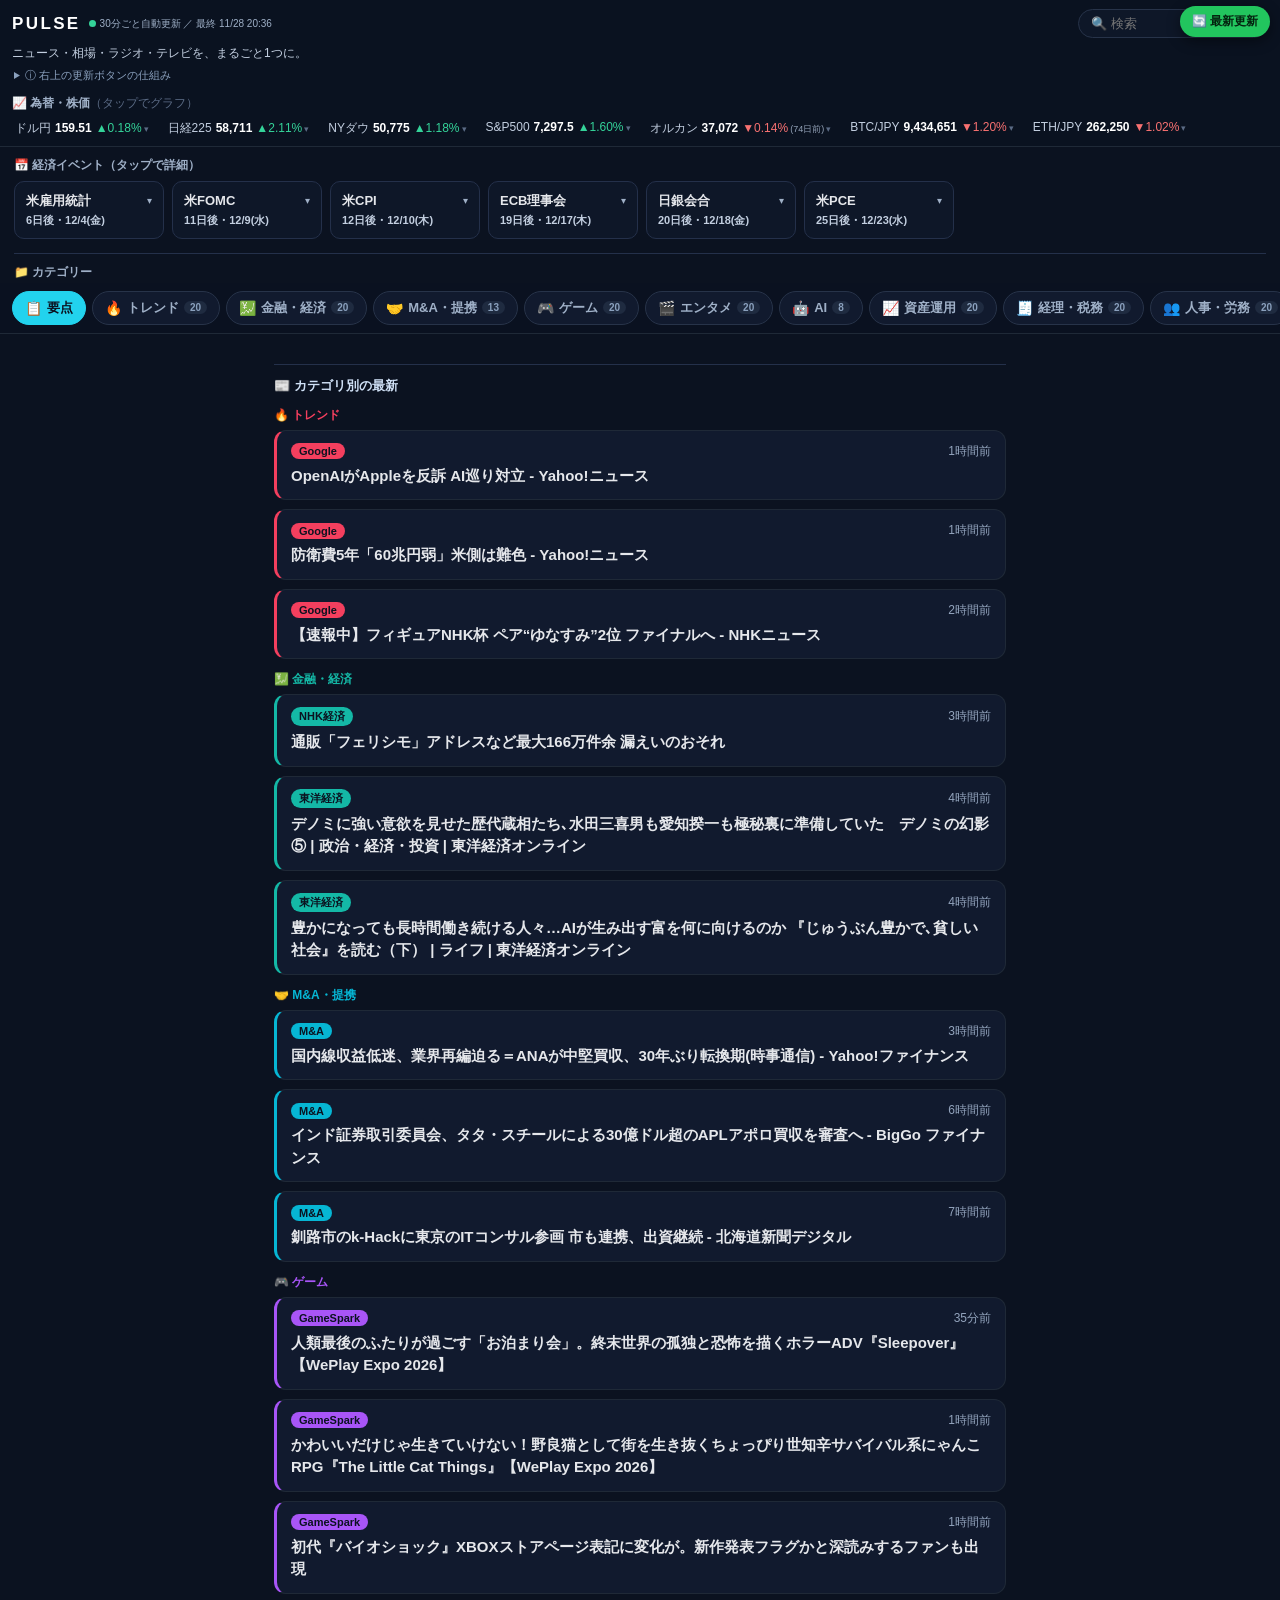
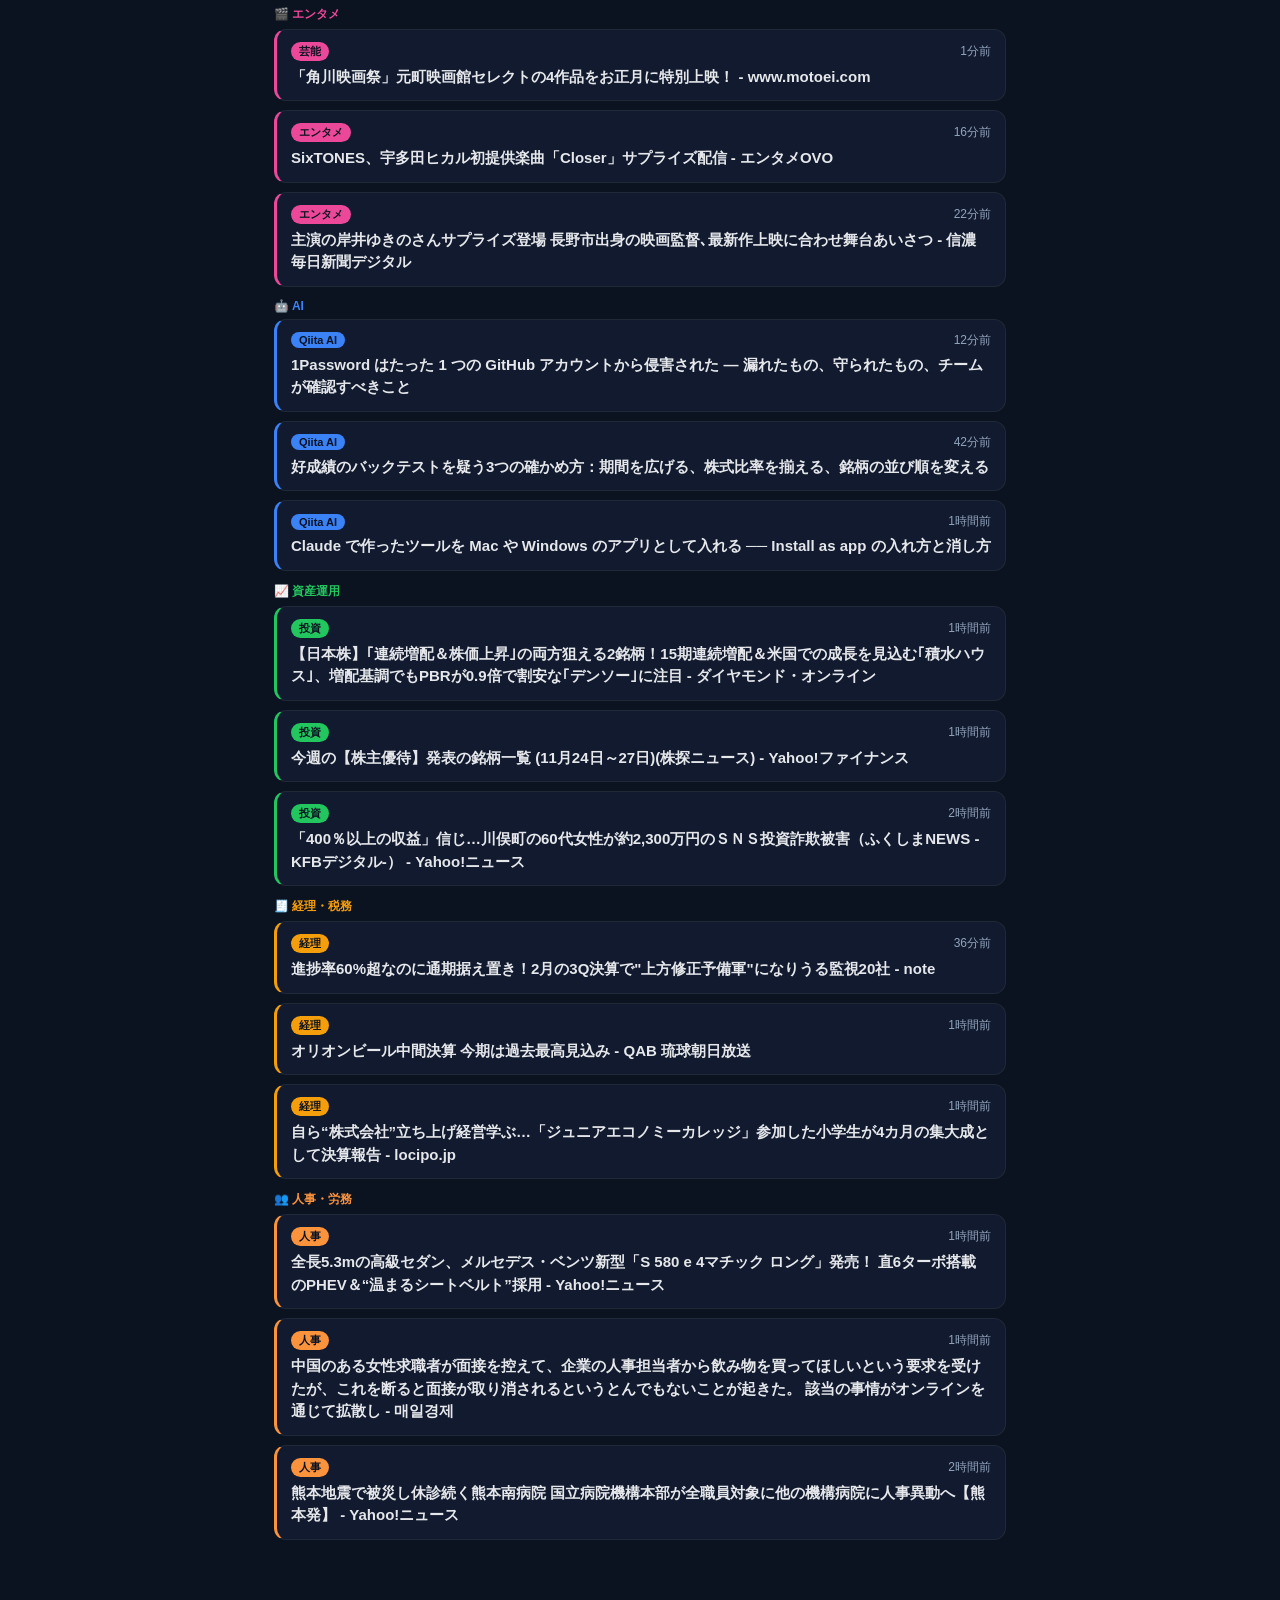
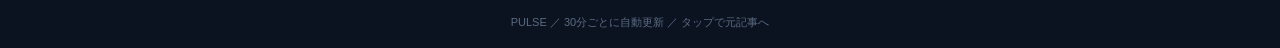
==== commit 33bb6912: "update: 2026-11-28 20:36:01" ====
--- a/index.html
+++ b/index.html
@@ -18,13 +18,13 @@
 <button id="refresh" class="refresh">🔄 最新更新</button>
 <header>
   <div class="brand"><h1>PULSE</h1>
-    <span class="up"><span class="dot"></span>30分ごと自動更新 ／ 最終 11/28 20:06</span>
+    <span class="up"><span class="dot"></span>30分ごと自動更新 ／ 最終 11/28 20:36</span>
     <div class="sbox"><input id="q" placeholder="🔍 検索" aria-label="記事を検索" autocomplete="off"></div></div>
   <div class="appdesc">ニュース・相場・ラジオ・テレビを、まるごと1つに。</div>
   <details class="refreshnote"><summary>ⓘ 右上の更新ボタンの仕組み</summary>
   ※通常の「🔄 最新更新」を押すと、ラジオ（曲名・番組・歌詞）がその場で最新になります。ニュース・相場は30分ごとに自動で作り直しており、新しい版が届くとボタンが「🆕 新着あり」に変わります。この状態で押すと、ニュース・相場も含めて最新の内容に切り替わります（再生中の音を勝手に止めないよう、自動では切り替えません）。</details>
   <div class="tick-h">📈 為替・株価<span style="font-weight:400;color:#5b6b85">（タップでグラフ）</span></div>
-  <div id="tick"><span class="t" data-i="0">ドル円<b>159.51</b><span class="up1">▲0.18%</span><span class="arw">▾</span></span><span class="t" data-i="1">日経225<b>58,711</b><span class="up1">▲2.11%</span><span class="arw">▾</span></span><span class="t" data-i="2">NYダウ<b>50,775</b><span class="up1">▲1.18%</span><span class="arw">▾</span></span><span class="t" data-i="3">S&amp;P500<b>7,297.5</b><span class="up1">▲1.60%</span><span class="arw">▾</span></span><span class="t" data-i="4">オルカン<b>37,072</b><span class="dn1">▼0.14%</span><span class="stale">(74日前)</span><span class="arw">▾</span></span><span class="t" data-i="5">BTC/JPY<b>9,430,906</b><span class="dn1">▼1.24%</span><span class="arw">▾</span></span><span class="t" data-i="6">ETH/JPY<b>262,085</b><span class="dn1">▼1.08%</span><span class="arw">▾</span></span></div>
+  <div id="tick"><span class="t" data-i="0">ドル円<b>159.51</b><span class="up1">▲0.18%</span><span class="arw">▾</span></span><span class="t" data-i="1">日経225<b>58,711</b><span class="up1">▲2.11%</span><span class="arw">▾</span></span><span class="t" data-i="2">NYダウ<b>50,775</b><span class="up1">▲1.18%</span><span class="arw">▾</span></span><span class="t" data-i="3">S&amp;P500<b>7,297.5</b><span class="up1">▲1.60%</span><span class="arw">▾</span></span><span class="t" data-i="4">オルカン<b>37,072</b><span class="dn1">▼0.14%</span><span class="stale">(74日前)</span><span class="arw">▾</span></span><span class="t" data-i="5">BTC/JPY<b>9,434,651</b><span class="dn1">▼1.20%</span><span class="arw">▾</span></span><span class="t" data-i="6">ETH/JPY<b>262,250</b><span class="dn1">▼1.02%</span><span class="arw">▾</span></span></div>
   <div id="tickDetail" class="tickdetail"></div>
 </header>
 <div id="chartFs" class="chart-fs">
@@ -42,7 +42,7 @@
 <button class="tab active" data-t="digest" style="--c:#22d3ee"><span class="e">📋</span>要点</button>
 <button class="tab" data-t="trend" style="--c:#f43f5e"><span class="e">🔥</span>トレンド<span class="n">20</span></button>
 <button class="tab" data-t="finance" style="--c:#14b8a6"><span class="e">💹</span>金融・経済<span class="n">20</span></button>
-<button class="tab" data-t="ma" style="--c:#06b6d4"><span class="e">🤝</span>M&amp;A・提携<span class="n">20</span></button>
+<button class="tab" data-t="ma" style="--c:#06b6d4"><span class="e">🤝</span>M&amp;A・提携<span class="n">13</span></button>
 <button class="tab" data-t="game" style="--c:#a855f7"><span class="e">🎮</span>ゲーム<span class="n">20</span></button>
 <button class="tab" data-t="ent" style="--c:#ec4899"><span class="e">🎬</span>エンタメ<span class="n">20</span></button>
 <button class="tab" data-t="ai" style="--c:#3b82f6"><span class="e">🤖</span>AI<span class="n">8</span></button>
@@ -58,19 +58,19 @@
 <button class="navgear" id="tabSetBtn" type="button" aria-label="タブの並びと表示の設定">⚙</button>
 </nav>
 <main>
-<section class="sec active" id="sec-digest" style="--c:#22d3ee"><div id="digestNew"></div><div class="dg-sec">📰 カテゴリ別の最新</div><div class="dg-h" style="--c:#f43f5e">🔥 トレンド</div><a class="card" style="--c:#f43f5e" href="https://news.google.com/rss/articles/CBMiakFVX3lxTE11ZWRxQW43OElBR0J4SFQwTHUzbmpWOEpjWlBXZnpXN0EtMFBWTnBvVWctNzdOQ1lJZ2RwQUQxOWZOQkFWZHY1Y1N4ck9JeFI4Z0hsdUVRVWRpTGRVY1dxbG1icXpuT2hDRmc?oc=5" target="_blank" rel="noopener"><div class="meta"><span class="src">Google</span><span class="tm">37分前</span></div><div class="ttl">【Amazonブラックフライデー先行セール】Ulanzi MA38 MagSafe対応スマホ三脚が3,944円から、ブラック・シルバー・レッド・オレンジの4色が対象 - AppBank</div></a><a class="card" style="--c:#f43f5e" href="https://news.google.com/rss/articles/CBMif0FVX3lxTE1lR1cxYVJQOHFqZm8temg1S01yYTBwbHdNREFKcmplcUdmUVBmXzZxQzNiWDNjYmN3QUpJZEF2Y0ItV2hQRmlyOGJSQWxtbTc2Zm5RR1pqQ2xzUmxfSjIzbGEtSFZLQjZfNjJlREdzNC1GaWozNExyLXk2VmlhSVk?oc=5" target="_blank" rel="noopener"><div class="meta"><span class="src">Google</span><span class="tm">2時間前</span></div><div class="ttl">歌手・LiSA＆声優・鈴木達央が離婚発表「お互いを尊重し、思いやりを持って話し合いを重ねた末に」20年1月に結婚発表も6年の夫婦生活に幕（オリコン） - Yahoo!ニュース</div></a><a class="card" style="--c:#f43f5e" href="https://news.google.com/rss/articles/[base64]?oc=5" target="_blank" rel="noopener"><div class="meta"><span class="src">Google</span><span class="tm">2時間前</span></div><div class="ttl">“新女王”桑木志帆が単独首位で今季ラスト18ホールへ 鈴木愛2位 小祝さくら、岩井千怜3位 - GDOゴルフニュース</div></a><div class="dg-h" style="--c:#14b8a6">💹 金融・経済</div><a class="card" style="--c:#14b8a6" href="https://news.web.nhk/newsweb/na/nd-20261128de82980" target="_blank" rel="noopener"><div class="meta"><span class="src">NHK経済</span><span class="tm">2時間前</span></div><div class="ttl">通販「フェリシモ」アドレスなど最大166万件余 漏えいのおそれ</div></a><a class="card" style="--c:#14b8a6" href="https://toyokeizai.net/articles/-/965947?utm_source=rss&amp;utm_medium=http&amp;utm_campaign=link_back" target="_blank" rel="noopener"><div class="meta"><span class="src">東洋経済</span><span class="tm">4時間前</span></div><div class="ttl">デノミに強い意欲を見せた歴代蔵相たち､水田三喜男も愛知揆一も極秘裏に準備していた　デノミの幻影⑤ | 政治・経済・投資 | 東洋経済オンライン</div></a><a class="card" style="--c:#14b8a6" href="https://toyokeizai.net/articles/-/965944?utm_source=rss&amp;utm_medium=http&amp;utm_campaign=link_back" target="_blank" rel="noopener"><div class="meta"><span class="src">東洋経済</span><span class="tm">4時間前</span></div><div class="ttl">豊かになっても長時間働き続ける人々…AIが生み出す富を何に向けるのか 『じゅうぶん豊かで､貧しい社会』を読む（下） | ライフ | 東洋経済オンライン</div></a><div class="dg-h" style="--c:#06b6d4">🤝 M&amp;A・提携</div><a class="card" style="--c:#06b6d4" href="https://news.google.com/rss/articles/CBMihwFBVV95cUxOZUhZaHFWeTRsc29xSk5NUUd0V3VKbmc3UHlpTzZ6MnZoV1Vka3gtb2FtVDY3TTNZaDJCZG41X3V0UHZVeEU4elpjOUhaQTFiOUpaekVqdzAyelNZdzlrOWdkLXYtQXhDNS1maWVzcGJMTVpmbmlnbmV2amhxQ2dJMmhkZWRLTk0?oc=5" target="_blank" rel="noopener"><div class="meta"><span class="src">M&amp;A</span><span class="tm">3時間前</span></div><div class="ttl">国内線収益低迷、業界再編迫る＝ANAが中堅買収、30年ぶり転換期(時事通信) - Yahoo!ファイナンス</div></a><a class="card" style="--c:#06b6d4" href="https://news.google.com/rss/articles/CBMidEFVX3lxTE5yS01MbVZHSEFyOUppN0Zza2I0MjN1VFlNSzF1cm5nVkY1R1ByU3lVVTR6cjZ5Y3VHem1QclVFeXB3WjVvYk5CZF9CXzZibmc5YjNHeHFEU2hrVWRUNjRsZjlOWXNsNlFnMWI1ZFluYlR2QnpY?oc=5" target="_blank" rel="noopener"><div class="meta"><span class="src">M&amp;A</span><span class="tm">6時間前</span></div><div class="ttl">インド証券取引委員会、タタ・スチールによる30億ドル超のAPLアポロ買収を審査へ - BigGo ファイナンス</div></a><a class="card" style="--c:#06b6d4" href="https://news.google.com/rss/articles/CBMickFVX3lxTE9qaHNLU2RFZlpaUkY5NDg2OTJNNENFUkd2ZVItbU5LakJJSkhWU0lJMlBrTi12VTFvdXBTRXgyd2s5bU12RUQ4aVhnMlRUWEpzM0ZseVFCY3doTmEzTjdmVVpzV2NEM0dPcER0cUc5V21NQQ?oc=5" target="_blank" rel="noopener"><div class="meta"><span class="src">M&amp;A</span><span class="tm">6時間前</span></div><div class="ttl">【愛媛・松山】三福社宅サービスがえひめ飲料と業務提携｜社員のお部屋探しを割引特典でサポート - Infoseek</div></a><div class="dg-h" style="--c:#a855f7">🎮 ゲーム</div><a class="card" style="--c:#a855f7" href="http://www.gamespark.jp/article/2026/11/28/175423.html" target="_blank" rel="noopener"><div class="meta"><span class="src">GameSpark</span><span class="tm">5分前</span></div><div class="ttl">人類最後のふたりが過ごす「お泊まり会」。終末世界の孤独と恐怖を描くホラーADV『Sleepover』【WePlay Expo 2026】</div></a><a class="card" style="--c:#a855f7" href="http://www.gamespark.jp/article/2026/11/28/175422.html" target="_blank" rel="noopener"><div class="meta"><span class="src">GameSpark</span><span class="tm">35分前</span></div><div class="ttl">かわいいだけじゃ生きていけない！野良猫として街を生き抜くちょっぴり世知辛サバイバル系にゃんこRPG『The Little Cat Things』【WePlay Expo 2026】</div></a><a class="card" style="--c:#a855f7" href="http://www.gamespark.jp/article/2026/11/28/175421.html" target="_blank" rel="noopener"><div class="meta"><span class="src">GameSpark</span><span class="tm">50分前</span></div><div class="ttl">初代『バイオショック』XBOXストアページ表記に変化が。新作発表フラグかと深読みするファンも出現</div></a><div class="dg-h" style="--c:#ec4899">🎬 エンタメ</div><a class="card" style="--c:#ec4899" href="https://news.google.com/rss/articles/CBMiQ0FVX3lxTFAxbDRRUEJBLXNJd1VFUDRDNFlNRlNYTDMxUlZYaEpEb0hDVWdBMmJWNWpSNkFNWGJxeDZrNFNwWENrV3c?oc=5" target="_blank" rel="noopener"><div class="meta"><span class="src">芸能</span><span class="tm">6分前</span></div><div class="ttl">LiVS、4週連続ツーマンライブ開催決定 初週の共演アーティストをジャンル不問で公募 - OTOTOY</div></a><a class="card" style="--c:#ec4899" href="https://news.google.com/rss/articles/CBMibkFVX3lxTE8tZWNtaWhGWGRjUVdWUlo5SThMUE5QTENoaU9acE1XYzBac2lUaUtSOXQtdk11MzNfX0xwZkR0SmhNNGMtRnNpZHcySjhTUEZWZlJleGlKQ2ttY3hISWhObVZLYjQ5QTkybXNrSTJn?oc=5" target="_blank" rel="noopener"><div class="meta"><span class="src">エンタメ</span><span class="tm">13分前</span></div><div class="ttl">VIBY 新曲「Rush rush」フリーライブで初披露 リーダーのIO「新しい一面を見せられた」 - au Webポータル</div></a><a class="card" style="--c:#ec4899" href="https://news.google.com/rss/articles/CBMiU0FVX3lxTFBxVXpsYWVScXFTNjFOcUx1N3A2aFZjZU9qYldqaDZtUmhEZS03eVdNQVhVbnBJRXk2MzRXMjVXaF9wS3dGMGRSTGxiQTlsUXJjV2lN?oc=5" target="_blank" rel="noopener"><div class="meta"><span class="src">芸能</span><span class="tm">19分前</span></div><div class="ttl">映画『HEEL ヒール』感想｜19歳が犬のように飼われる110分。でも怖さより、奇妙な孤独が残った【ネタバレなし】 - note</div></a><div class="dg-h" style="--c:#3b82f6">🤖 AI</div><a class="card" style="--c:#3b82f6" href="https://qiita.com/KingHAL0/items/4ee6e30a7adef2a30cfe" target="_blank" rel="noopener"><div class="meta"><span class="src">Qiita AI</span><span class="tm">12分前</span></div><div class="ttl">好成績のバックテストを疑う3つの確かめ方：期間を広げる、株式比率を揃える、銘柄の並び順を変える</div></a><a class="card" style="--c:#3b82f6" href="https://qiita.com/chooser/items/74db2a4fcd03abe7008a" target="_blank" rel="noopener"><div class="meta"><span class="src">Qiita AI</span><span class="tm">30分前</span></div><div class="ttl">Claude で作ったツールを Mac や Windows のアプリとして入れる ── Install as app の入れ方と消し方</div></a><a class="card" style="--c:#3b82f6" href="https://qiita.com/Sidejob/items/372e1cbfd5a22d8800ce" target="_blank" rel="noopener"><div class="meta"><span class="src">Qiita AI</span><span class="tm">35分前</span></div><div class="ttl">Dify Enterprise 社内展開——権限設計と3つの注意点（2026年）</div></a><div class="dg-h" style="--c:#22c55e">📈 資産運用</div><a class="card" style="--c:#22c55e" href="https://news.google.com/rss/articles/CBMiU0FVX3lxTFBaeTV1aVpCNmkxaFR6clBzQVpTQ0FPTFhQY3ZRTWgwa2hBNkFwTW9OMTlnYTBpNE14LTJVcjBKM2c2akFwZk9CS3drV2duVDkwRmZj?oc=5" target="_blank" rel="noopener"><div class="meta"><span class="src">投資</span><span class="tm">41分前</span></div><div class="ttl">【日本株】｢連続増配＆株価上昇｣の両方狙える2銘柄！15期連続増配＆米国での成長を見込む｢積水ハウス｣、増配基調でもPBRが0.9倍で割安な｢デンソー｣に注目 - ダイヤモンド・オンライン</div></a><a class="card" style="--c:#22c55e" href="https://news.google.com/rss/articles/CBMihwFBVV95cUxOUEMwRHdWa2g1NjFkaEdYcVBmWkdwTkdFTDg2ZlVqTERESEdTYTVxbEVnVjdtUkFGSkFhZjZiZzVuZ2otaE91UHZhblQxWFg2YUVxQmJyb3prUk5BcU0tZEtRdzF3QmprdEItZk0xeGVOZl8wRk1ZcXppMjg2RGRESWxPQy1TWDg?oc=5" target="_blank" rel="noopener"><div class="meta"><span class="src">投資</span><span class="tm">1時間前</span></div><div class="ttl">今週の【株主優待】発表の銘柄一覧 (11月24日～27日)(株探ニュース) - Yahoo!ファイナンス</div></a><a class="card" style="--c:#22c55e" href="https://news.google.com/rss/articles/CBMif0FVX3lxTE1SUkhoUkJQR1A2R21QUF9tdGtnVWd1dUdkX0FTaEJ4aGtiOUtYd1FBbi1hR0NsbnNjVUlEYVJaUFhGM2k1YVo4NnF5ZmlMQ05mdHZEdncwNVhTT042dk5Zc1FXZVRWZmgzTkxLMlozVlVZOW1rTTVQSTVKTTlsVU0?oc=5" target="_blank" rel="noopener"><div class="meta"><span class="src">投資</span><span class="tm">1時間前</span></div><div class="ttl">「400％以上の収益」信じ…川俣町の60代女性が約2,300万円のＳＮＳ投資詐欺被害（ふくしまNEWS -KFBデジタル-） - Yahoo!ニュース</div></a><div class="dg-h" style="--c:#f59e0b">🧾 経理・税務</div><a class="card" style="--c:#f59e0b" href="https://news.google.com/rss/articles/CBMiW0FVX3lxTFBVQXRIcm1nbUk3VHNFd19hcE4tYkFjMXVwSDdBWUxVU21HSGhROEJWZGkwV2M4bDlNM1plUENRbnhpS052NE1vazhtWkVQOXdsWHdoMEl5Wlp4LWc?oc=5" target="_blank" rel="noopener"><div class="meta"><span class="src">経理</span><span class="tm">6分前</span></div><div class="ttl">進捗率60%超なのに通期据え置き！2月の3Q決算で&quot;上方修正予備軍&quot;になりうる監視20社 - note</div></a><a class="card" style="--c:#f59e0b" href="https://news.google.com/rss/articles/CBMiWkFVX3lxTFB2blNmX2NRdWRjdGpjSHRfZDZGMWJPT3dQZ1R0RkJXLTlvbThlMnlraWFZOHRfZi0zQzdxd3BobnQtZ3IwMmM1MHg4OW9RNm1zOXFyV0F6WVl6QQ?oc=5" target="_blank" rel="noopener"><div class="meta"><span class="src">経理</span><span class="tm">42分前</span></div><div class="ttl">オリオンビール中間決算 今期は過去最高見込み - QAB 琉球朝日放送</div></a><a class="card" style="--c:#f59e0b" href="https://news.google.com/rss/articles/CBMib0FVX3lxTE91UlgxSXJicVJjNWxDaktsSDF2bGI0djdIQ2xyNm9hQU8waG1wRnphNHBpNWdkUDZ2UXJ3eDlJdFhNU2lFR2pZb01NWVRDOTVxZjloTUZCaEtqYXNjNDVjaWI0bWE5QzZqdlU4bFdFSQ?oc=5" target="_blank" rel="noopener"><div class="meta"><span class="src">経理</span><span class="tm">1時間前</span></div><div class="ttl">自ら“株式会社”立ち上げ経営学ぶ…「ジュニアエコノミーカレッジ」参加した小学生が4カ月の集大成として決算報告 - locipo.jp</div></a><div class="dg-h" style="--c:#fb923c">👥 人事・労務</div><a class="card" style="--c:#fb923c" href="https://news.google.com/rss/articles/CBMif0FVX3lxTE5VVGhVdFNhLUxVUVpXMVFSY2IzRVp4X3loM25WbjRNSVhCUkdTVFZMd21uNTZTd3RpbjJiTVB4R3RsZjJuUEZPUHdHRjVfbUYxcGVfTlZ3OUtpSWttQTZ0OFNvWEM1WTJFSVFEeElLTzc4ODRoRkJkLXdTMjFVNjg?oc=5" target="_blank" rel="noopener"><div class="meta"><span class="src">人事</span><span class="tm">56分前</span></div><div class="ttl">全長5.3mの高級セダン、メルセデス・ベンツ新型「S 580 e 4マチック ロング」発売！ 直6ターボ搭載のPHEV＆“温まるシートベルト”採用 - Yahoo!ニュース</div></a><a class="card" style="--c:#fb923c" href="https://news.google.com/rss/articles/CBMiT0FVX3lxTFBSVFVQbmJ2ZmdYdFNJTnA4eFExMGFfZ1BINHVacXpGYUl1Mzd3VTVKeTREMFZGLS1MWVg4dFhIeEJnNmQwZ3BTcTFrTjF4UGM?oc=5" target="_blank" rel="noopener"><div class="meta"><span class="src">人事</span><span class="tm">1時間前</span></div><div class="ttl">中国のある女性求職者が面接を控えて、企業の人事担当者から飲み物を買ってほしいという要求を受けたが、これを断ると面接が取り消されるというとんでもないことが起きた。 該当の事情がオンラインを通じて拡散し - 매일경제</div></a><a class="card" style="--c:#fb923c" href="https://news.google.com/rss/articles/CBMif0FVX3lxTE54dkJ5cy1rVVV5MUVfcGZfRXUzQ2JkbEZDTkxxMHc0TnktSDZOS2xxd2U0VjdTekFhbDE1OUdXWUlXTXQzSTQ4NDd3NENobDkySzJPa2dwN0EyUFhjR3U0SnFnOTNpejE4TU5uSEpGeXRZbG5hS1FGdk5fQ0RYUWc?oc=5" target="_blank" rel="noopener"><div class="meta"><span class="src">人事</span><span class="tm">1時間前</span></div><div class="ttl">熊本地震で被災し休診続く熊本南病院 国立病院機構本部が全職員対象に他の機構病院に人事異動へ【熊本発】 - Yahoo!ニュース</div></a></section>
-<section class="sec" id="sec-trend" style="--c:#f43f5e"><a class="card" href="https://news.google.com/rss/articles/CBMiakFVX3lxTE11ZWRxQW43OElBR0J4SFQwTHUzbmpWOEpjWlBXZnpXN0EtMFBWTnBvVWctNzdOQ1lJZ2RwQUQxOWZOQkFWZHY1Y1N4ck9JeFI4Z0hsdUVRVWRpTGRVY1dxbG1icXpuT2hDRmc?oc=5" target="_blank" rel="noopener"><div class="meta"><span class="src">Google</span><span class="tm">37分前</span></div><div class="ttl">【Amazonブラックフライデー先行セール】Ulanzi MA38 MagSafe対応スマホ三脚が3,944円から、ブラック・シルバー・レッド・オレンジの4色が対象 - AppBank</div></a><a class="card" href="https://news.google.com/rss/articles/CBMif0FVX3lxTE1lR1cxYVJQOHFqZm8temg1S01yYTBwbHdNREFKcmplcUdmUVBmXzZxQzNiWDNjYmN3QUpJZEF2Y0ItV2hQRmlyOGJSQWxtbTc2Zm5RR1pqQ2xzUmxfSjIzbGEtSFZLQjZfNjJlREdzNC1GaWozNExyLXk2VmlhSVk?oc=5" target="_blank" rel="noopener"><div class="meta"><span class="src">Google</span><span class="tm">2時間前</span></div><div class="ttl">歌手・LiSA＆声優・鈴木達央が離婚発表「お互いを尊重し、思いやりを持って話し合いを重ねた末に」20年1月に結婚発表も6年の夫婦生活に幕（オリコン） - Yahoo!ニュース</div></a><a class="card" href="https://news.google.com/rss/articles/[base64]?oc=5" target="_blank" rel="noopener"><div class="meta"><span class="src">Google</span><span class="tm">2時間前</span></div><div class="ttl">“新女王”桑木志帆が単独首位で今季ラスト18ホールへ 鈴木愛2位 小祝さくら、岩井千怜3位 - GDOゴルフニュース</div></a><a class="card" href="https://news.google.com/rss/articles/CBMiX0FVX3lxTE8yVXpPYVpLZGg2RmVvQ1hRVDZGOVVUb052a1lnblZzQVRjc0ZMWkRlcG1vUGlEa3ZybURmOVdwWkEyXzVaZlFXOVZRQVdqQk52a3RGYk5GODVmZEFqZkxV?oc=5" target="_blank" rel="noopener"><div class="meta"><span class="src">Google</span><span class="tm">2時間前</span></div><div class="ttl">“エヌビディア半導体 輸出規制先の中国で確認”米メディア - NHKニュース</div></a><a class="card" href="https://news.google.com/rss/articles/CBMiZkFVX3lxTE5DRTVRbVVEa1JQSnJac1V6TjBma0dpRlpIeVBXZTBZZ2NORm84R2UwYWRSR1NsZlYxaEpZMlZKRlRGNGZ3MXd6emtnM2FEd05HdXpkREtiYUdSaWZVc2IxMjU5dFFsQQ?oc=5" target="_blank" rel="noopener"><div class="meta"><span class="src">Google</span><span class="tm">3時間前</span></div><div class="ttl">関文科相の政治資金パーティー問題、岩手県の達増知事が辞任求める…「内閣としての責任が問われている」 - 読売新聞</div></a><a class="card" href="https://news.google.com/rss/articles/CBMibEFVX3lxTFBKc3FlNlBKLVduM0FHcnh6Q3RDTXp3R21kdHUwUXFMaDZjUkdIYTItTmUtWVpMYjY1ZFJqdmN3VlNvQXZ1bjBOckhfS0ZNU0hMb2NoaFFEOUVnZ010YnBRY3RRTF9RZjFfQVpXUw?oc=5" target="_blank" rel="noopener"><div class="meta"><span class="src">Google</span><span class="tm">3時間前</span></div><div class="ttl">台湾地方選、頼政権に中間評価 台北・新北市長選で与野党接戦 - 日本経済新聞</div></a><a class="card" href="https://news.google.com/rss/articles/CBMiZEFVX3lxTE96WlVIdzE5MnJ0cWJmT2d5VWcxYjEyRkJMMFBrTHctS1dyYXFTeUlSdTAtUFR1akNPR2gtdEZXbWtYZ1dEcFpSWXYwUTFxT2JZNXdBQ0RCbGRxMDFZZ0ZucEk2Mlo?oc=5" target="_blank" rel="noopener"><div class="meta"><span class="src">Google</span><span class="tm">3時間前</span></div><div class="ttl">今時あり得ないデカさのオリベッティ製電卓「Gioconda」を衝動買い (1/2) - ASCII.jp</div></a><a class="card" href="https://news.google.com/rss/articles/CBMif0FVX3lxTE03SGZZM0NKYkhneVFVeWduOEpLVGpfS0lkVXF6cENXaGlTLUZ5ejJGTlZCb3VENmFTRVRfbGtYZlJTbkRfMGFhUkRLazJKSVVqYTNnX3hRVmVVV080Ml9HZGtZcW55d2IxeUZMSDJMTW5tLXFid0R3a3l2eXU4dVk?oc=5" target="_blank" rel="noopener"><div class="meta"><span class="src">Google</span><span class="tm">3時間前</span></div><div class="ttl">【男子ゴルフ】石川遼は痛恨ＯＢダボ「７５」で９位→３４位後退「残念。苦しかった」 ホスト大会初Ｖ遠のく（スポーツ報知） - Yahoo!ニュース</div></a><a class="card" href="https://news.google.com/rss/articles/CBMiX0FVX3lxTE0tS1lfSlBhamtlbTBnU3U0RGxsNHVRMDhYWXNKSU1GN1RhQXhhZ0VHNFp2UmVmY3VXX2g0MTlWdGZueW9VUnMycWZIVktOR29CeVByVGlQV1pKOW9TamN3?oc=5" target="_blank" rel="noopener"><div class="meta"><span class="src">Google</span><span class="tm">3時間前</span></div><div class="ttl">【速報中】フィギュアNHK杯 女子シングル フリー 日本勢が登場 - NHKニュース</div></a><a class="card" href="https://news.google.com/rss/articles/CBMiaEFVX3lxTE5CUHRaNkNBZl9QRmNxUjZ5OXNGRThCeDhNcXVSSUYzS1J0am10Q01xaHRWRmtjQ0dBUHFUTVUwSkpqYkZmQ2RWQm5HMGozQ01fM240ZGZxdncxdnY3Vl9Qd2MzbENjeDhn?oc=5" target="_blank" rel="noopener"><div class="meta"><span class="src">Google</span><span class="tm">3時間前</span></div><div class="ttl">プレスリリース：NAZOL、ランキングと複数人同時プレイのブラウザゲームを、サーバーなしで作れる機能を提供（PR TIMES） - 毎日新聞</div></a><a class="card" href="https://news.google.com/rss/articles/CBMiUEFVX3lxTE4yVVNrZWlJbUdjLVpJRHljQnJwUHhvZVc3UDVKMDhiY01wdmpOTHVaMEkyTHhjcUowZFQ1aFRwMjBuaEtQejBTdlg3SHQ4YlJw?oc=5" target="_blank" rel="noopener"><div class="meta"><span class="src">Google</span><span class="tm">4時間前</span></div><div class="ttl">山中に2人の遺体 一部は白骨化 - Yahoo!ニュース</div></a><a class="card" href="https://news.google.com/rss/articles/CBMiZEFVX3lxTFBGNm5qLURkY20wWnVLekIyNzFkckNuQnFBQlNsSmxwOTAzVUdHY0VZb2ludlRXaUVsaDNiTTFpUE5pT3hNZHNmanI2Tnp2RkVTOTNPZXJlNEo5THNBdEJGc2tOcEw?oc=5" target="_blank" rel="noopener"><div class="meta"><span class="src">Google</span><span class="tm">4時間前</span></div><div class="ttl">大学病院「老朽化」、空調故障・水漏れなどトラブル相次ぐ…赤字経営で「修繕できない」・文科省が緊急支援へ - 読売新聞</div></a><a class="card" href="https://news.google.com/rss/articles/CBMif0FVX3lxTE9KTThfc3F0b3pueGQ1SEsyNVItWGdkVHpJMnFoLXFvd21Sems2TzVVN1dObDRXYTlKRWwtSy10VVNiLXFYd3ZZeDJ1R3dWMVBFdWRjeWVuYjFSUTlYb0ZHamNpdHk1THpWNGlDWktQcm1YbV81cU5Nc2dGbEhUaGM?oc=5" target="_blank" rel="noopener"><div class="meta"><span class="src">Google</span><span class="tm">4時間前</span></div><div class="ttl">【ベストアーティスト】指原莉乃プロデュース「≠ME」、初出演 新体制発表前「未来につなげられるパフォーマンスにしたい」【コメント全文】（オリコン） - Yahoo!ニュース</div></a><a class="card" href="https://news.google.com/rss/articles/CBMif0FVX3lxTE52Y1d6VXJRQnhRNWZuUTdTeW93dmc0ZnhQdWYxakNscDl5OWMtMThxb2JXRDFvREJXeGE5RXR5bDFXS00wckM1d2RxWUYzQnA0UlRubUVFdl9HSjFCaHUtRXJ3d21CU0d1UC1rb0RrS0dkUGVvTXZMdnJrYklVWTA?oc=5" target="_blank" rel="noopener"><div class="meta"><span class="src">Google</span><span class="tm">5時間前</span></div><div class="ttl">ロシア拘束記者は「脅迫の材料」 国営放送の元キャスター（共同通信） - Yahoo!ニュース</div></a><a class="card" href="https://news.google.com/rss/articles/CBMif0FVX3lxTE5UUXc4Zy13WTVOeDMtd1JQSDZZc0hCV2hVNzRlMVE0ZVJza1dRTGloTjNSTU1TRERDa2xvaWN4WkhtWXhYWWdzbEpidmFJYXVFeWZBSUJJaV9SbDhBYnZPNUZNTkdjTGRwZ1M3a0JTcjVYNDl2OEliR2JCVmpGeVE?oc=5" target="_blank" rel="noopener"><div class="meta"><span class="src">Google</span><span class="tm">5時間前</span></div><div class="ttl">米軍、英空軍基地に飛来の無人機撃退 ＦＴ報道（ロイター） - Yahoo!ニュース</div></a><a class="card" href="https://news.google.com/rss/articles/CBMif0FVX3lxTE1xTmp5QkNsM2RQUnhJdXZodTF6T2RGQlNrOGdwNTRRNjRBdFdXRXFweTU5R1JnTXZxMEpjNUhLZk9nSmpEYUE5S1BSalZpdEFCZE4tWExrd2FFcHRIZHJIczBaZDJGM1pOdUwyS3Nrb0loMTF3X2RpZ08tR3dhcmM?oc=5" target="_blank" rel="noopener"><div class="meta"><span class="src">Google</span><span class="tm">5時間前</span></div><div class="ttl">金融43社がパーティー券購入 片山財務相の政治団体（共同通信） - Yahoo!ニュース</div></a><a class="card" href="https://news.google.com/rss/articles/CBMiUEFVX3lxTE9lYmhmZnpDVnNQa3NsQWJYQWJKZUZZa3MzYlNReXdCamhMNXIxMG5CNVFmREV2ZFFLMGRUX0dEMjhzREpOUk9PRl9DWjBvX2U1?oc=5" target="_blank" rel="noopener"><div class="meta"><span class="src">Google</span><span class="tm">5時間前</span></div><div class="ttl">人間さながらロボ発売へ 中国企業 - Yahoo!ニュース</div></a><a class="card" href="https://news.google.com/rss/articles/CBMiakFVX3lxTFB6MmY1X3F1d2dlVmJmcG91cDZ3c2xMQ1JidDMxU0sxQktMQXBtMnpVWFlTUEk3eWJfa3hPOEUyMVF5X0tzeG9TeW9pMW9ObnV2YU5wd0JUNGFfTllXelFNQUg3WVBhbFNRUWc?oc=5" target="_blank" rel="noopener"><div class="meta"><span class="src">Google</span><span class="tm">5時間前</span></div><div class="ttl">【Amazonブラックフライデー先行セール】NIMASO クリアケース 氷星シリーズ iPhone 18 Pro/17 Pro用・iPhone16Pro用が1,414円から - AppBank</div></a><a class="card" href="https://news.google.com/rss/articles/CBMif0FVX3lxTE5iQ2YzR25xc3FUYUtMeUtxQXBjZjBnVnNvb1NpUFVNbGY0NkxnSmEyekt6VHVqZzZJdUcwTFZGVlFCNVpmZkRfLVB0RFd2bE5SdlZ1S2txUWpWazFxM3pRbnlSYWkxcWpiYXBuV3MzM25NNFFNaHF1cHlBbFd5LTQ?oc=5" target="_blank" rel="noopener"><div class="meta"><span class="src">Google</span><span class="tm">6時間前</span></div><div class="ttl">米ユナイテッド・フィデリティ銀が破綻、2年超で最大規模（ロイター） - Yahoo!ニュース</div></a><a class="card" href="https://news.google.com/rss/articles/CBMif0FVX3lxTFBUcUtGTTI1b2g3Y3Y3ZElSenhTRkZUN2lDR3g3SzNjZy1Ha1lOVWlXOU1iSGljT0tFVWh0NklkckNxemx1ZTdrd1gxZTVRTXM2MnRhR2FiRzhRUTVCbXVRanJENnJjWG5haXlqdGJRRDA5LXUzRHo4N09WcVJmaXc?oc=5" target="_blank" rel="noopener"><div class="meta"><span class="src">Google</span><span class="tm">7時間前</span></div><div class="ttl">【日本一のイケメン中学生決定】新潟県出身の1年生・小柳丈くん＜男子中学生ミスターコン2026＞（モデルプレス） - Yahoo!ニュース</div></a></section>
-<section class="sec" id="sec-finance" style="--c:#14b8a6"><a class="card" href="https://news.web.nhk/newsweb/na/nd-20261128de82980" target="_blank" rel="noopener"><div class="meta"><span class="src">NHK経済</span><span class="tm">2時間前</span></div><div class="ttl">通販「フェリシモ」アドレスなど最大166万件余 漏えいのおそれ</div></a><a class="card" href="https://toyokeizai.net/articles/-/965947?utm_source=rss&amp;utm_medium=http&amp;utm_campaign=link_back" target="_blank" rel="noopener"><div class="meta"><span class="src">東洋経済</span><span class="tm">4時間前</span></div><div class="ttl">デノミに強い意欲を見せた歴代蔵相たち､水田三喜男も愛知揆一も極秘裏に準備していた　デノミの幻影⑤ | 政治・経済・投資 | 東洋経済オンライン</div></a><a class="card" href="https://toyokeizai.net/articles/-/965944?utm_source=rss&amp;utm_medium=http&amp;utm_campaign=link_back" target="_blank" rel="noopener"><div class="meta"><span class="src">東洋経済</span><span class="tm">4時間前</span></div><div class="ttl">豊かになっても長時間働き続ける人々…AIが生み出す富を何に向けるのか 『じゅうぶん豊かで､貧しい社会』を読む（下） | ライフ | 東洋経済オンライン</div></a><a class="card" href="https://toyokeizai.net/articles/-/964791?utm_source=rss&amp;utm_medium=http&amp;utm_campaign=link_back" target="_blank" rel="noopener"><div class="meta"><span class="src">東洋経済</span><span class="tm">7時間前</span></div><div class="ttl">【元付き人が証言】1987年､アントニオ猪木が&quot;ビッグマッチ&quot;でも見せない殺気を発した《巌流島の闘い》の意外な顚末 | ライフ | 東洋経済オンライン</div></a><a class="card" href="https://toyokeizai.net/articles/-/965795?utm_source=rss&amp;utm_medium=http&amp;utm_campaign=link_back" target="_blank" rel="noopener"><div class="meta"><span class="src">東洋経済</span><span class="tm">8時間前</span></div><div class="ttl">月収45万円が15万円に…WEBライターが&quot;ギュられた&quot;現実　｢AIに奪われやすい職･残りやすい職｣とは何か | ライフ | 東洋経済オンライン</div></a><a class="card" href="https://toyokeizai.net/articles/-/965943?utm_source=rss&amp;utm_medium=http&amp;utm_campaign=link_back" target="_blank" rel="noopener"><div class="meta"><span class="src">東洋経済</span><span class="tm">9時間前</span></div><div class="ttl">〈書評〉『知能爆発』『世界地図と地球の時間 グリニッジ標準時と本初子午線』『昭和史の道を往く』 | ライフ | 東洋経済オンライン</div></a><a class="card" href="https://toyokeizai.net/articles/-/965830?utm_source=rss&amp;utm_medium=http&amp;utm_campaign=link_back" target="_blank" rel="noopener"><div class="meta"><span class="src">東洋経済</span><span class="tm">9時間前</span></div><div class="ttl">外食プロのテク応用！缶詰なのに凄いフレッシュ感､下ごしらえ不要でお店レベルに…｢至高のサバ缶パスタ｣超簡単レシピ | ライフ | 東洋経済オンライン</div></a><a class="card" href="https://news.web.nhk/newsweb/na/nd-20261128de82863" target="_blank" rel="noopener"><div class="meta"><span class="src">NHK経済</span><span class="tm">9時間前</span></div><div class="ttl">データセンター整備めぐり 政府が関係者向け指針策定へ</div></a><a class="card" href="https://toyokeizai.net/articles/-/963662?utm_source=rss&amp;utm_medium=http&amp;utm_campaign=link_back" target="_blank" rel="noopener"><div class="meta"><span class="src">東洋経済</span><span class="tm">10時間前</span></div><div class="ttl">小田原北条家はなぜ滅亡したのか？島津や長宗我部は存続したのに…戦国大名の明暗が分かれた背景 | キャリア・教育 | 東洋経済オンライン</div></a><a class="card" href="https://toyokeizai.net/articles/-/966182?utm_source=rss&amp;utm_medium=http&amp;utm_campaign=link_back" target="_blank" rel="noopener"><div class="meta"><span class="src">東洋経済</span><span class="tm">11時間前</span></div><div class="ttl">編集部厳選､注目の経済ニュース！【11月28日】 今週のトピックス＆来週のスケジュール | ビジネス | 東洋経済オンライン</div></a><a class="card" href="https://toyokeizai.net/articles/-/965730?utm_source=rss&amp;utm_medium=http&amp;utm_campaign=link_back" target="_blank" rel="noopener"><div class="meta"><span class="src">東洋経済</span><span class="tm">11時間前</span></div><div class="ttl">4割超が｢管理職やめたい｣…限界迎えるミドルの重荷を下ろす､日揮の&quot;部長職3人分担&quot;に三井住友海上の&quot;アシマネ&quot;制度 | キャリア・教育 | 東洋経済オンライン</div></a><a class="card" href="https://toyokeizai.net/articles/-/965737?utm_source=rss&amp;utm_medium=http&amp;utm_campaign=link_back" target="_blank" rel="noopener"><div class="meta"><span class="src">東洋経済</span><span class="tm">11時間前</span></div><div class="ttl">｢地理選択ってダメなの？｣【偏差値35】から東大に合格した僕がそれでも言いたい&quot;地理の凄み  &quot; | ライフ | 東洋経済オンライン</div></a><a class="card" href="https://toyokeizai.net/articles/-/965298?utm_source=rss&amp;utm_medium=http&amp;utm_campaign=link_back" target="_blank" rel="noopener"><div class="meta"><span class="src">東洋経済</span><span class="tm">11時間前</span></div><div class="ttl">まるでラードを溶かしたように白濁することも《ベトベト･ギトギト･トゲトゲ》腎臓の大敵｢3つの血液｣の正体とは | ライフ | 東洋経済オンライン</div></a><a class="card" href="https://toyokeizai.net/articles/-/966215?utm_source=rss&amp;utm_medium=http&amp;utm_campaign=link_back" target="_blank" rel="noopener"><div class="meta"><span class="src">東洋経済</span><span class="tm">12時間前</span></div><div class="ttl">台北市長選｢民主主義の祭り｣は市民生活の迷惑なのか､沈伯洋の異例の前夜祭中止で問われる台湾の熱狂的な選挙文化 | 政治・経済・投資 | 東洋経済オンライン</div></a><a class="card" href="https://toyokeizai.net/articles/-/965259?utm_source=rss&amp;utm_medium=http&amp;utm_campaign=link_back" target="_blank" rel="noopener"><div class="meta"><span class="src">東洋経済</span><span class="tm">12時間前</span></div><div class="ttl">5万件のAGA治療医が明かす&quot;薄毛の真犯人&quot;｢頭皮を柔らかくすれば生える｣は正しくない？激辛食やストレスは関係する？ | ライフ | 東洋経済オンライン</div></a><a class="card" href="https://toyokeizai.net/articles/-/965659?utm_source=rss&amp;utm_medium=http&amp;utm_campaign=link_back" target="_blank" rel="noopener"><div class="meta"><span class="src">東洋経済</span><span class="tm">12時間前</span></div><div class="ttl">60歳で｢ビフィズス菌｣は100分の1に→便の臭いも変わる…｢最近疲れが抜けない｣人が見落とす腸の老化 | ライフ | 東洋経済オンライン</div></a><a class="card" href="https://toyokeizai.net/articles/-/966120?utm_source=rss&amp;utm_medium=http&amp;utm_campaign=link_back" target="_blank" rel="noopener"><div class="meta"><span class="src">東洋経済</span><span class="tm">12時間前</span></div><div class="ttl">ピアスびっしり｢就活30社不採用｣の緑髪ギャルに批判の声…写真1枚で&quot;人間性&quot;までわかった気になる《現代人の怖さ》 | ライフ | 東洋経済オンライン</div></a><a class="card" href="https://toyokeizai.net/articles/-/965589?utm_source=rss&amp;utm_medium=http&amp;utm_campaign=link_back" target="_blank" rel="noopener"><div class="meta"><span class="src">東洋経済</span><span class="tm">12時間前</span></div><div class="ttl">箱根駅伝なのに《コース上にない岡山》で撮影…大泉洋･山下智久出演ドラマ『俺たちの箱根駅伝』驚きのロケ地事情 | ライフ | 東洋経済オンライン</div></a><a class="card" href="https://toyokeizai.net/articles/-/966190?utm_source=rss&amp;utm_medium=http&amp;utm_campaign=link_back" target="_blank" rel="noopener"><div class="meta"><span class="src">東洋経済</span><span class="tm">13時間前</span></div><div class="ttl">｢ラッコ展示ゼロ｣の危機を救った｢海遊館｣の執念と快挙　&quot;かわいいだけじゃない&quot;ラッコの展示再開が示す､5つの意義 | ライフ | 東洋経済オンライン</div></a><a class="card" href="https://toyokeizai.net/articles/-/965623?utm_source=rss&amp;utm_medium=http&amp;utm_campaign=link_back" target="_blank" rel="noopener"><div class="meta"><span class="src">東洋経済</span><span class="tm">13時間前</span></div><div class="ttl">筑波大､広島大､東京理科大､日大…学閥が物言う世界で校長12年の人物が福島大特任教授になるまで アカデミックシフト22 | キャリア・教育 | 東洋経済オンライン</div></a></section>
-<section class="sec" id="sec-ma" style="--c:#06b6d4"><a class="card" href="https://news.google.com/rss/articles/CBMihwFBVV95cUxOZUhZaHFWeTRsc29xSk5NUUd0V3VKbmc3UHlpTzZ6MnZoV1Vka3gtb2FtVDY3TTNZaDJCZG41X3V0UHZVeEU4elpjOUhaQTFiOUpaekVqdzAyelNZdzlrOWdkLXYtQXhDNS1maWVzcGJMTVpmbmlnbmV2amhxQ2dJMmhkZWRLTk0?oc=5" target="_blank" rel="noopener"><div class="meta"><span class="src">M&amp;A</span><span class="tm">3時間前</span></div><div class="ttl">国内線収益低迷、業界再編迫る＝ANAが中堅買収、30年ぶり転換期(時事通信) - Yahoo!ファイナンス</div></a><a class="card" href="https://news.google.com/rss/articles/CBMidEFVX3lxTE5yS01MbVZHSEFyOUppN0Zza2I0MjN1VFlNSzF1cm5nVkY1R1ByU3lVVTR6cjZ5Y3VHem1QclVFeXB3WjVvYk5CZF9CXzZibmc5YjNHeHFEU2hrVWRUNjRsZjlOWXNsNlFnMWI1ZFluYlR2QnpY?oc=5" target="_blank" rel="noopener"><div class="meta"><span class="src">M&amp;A</span><span class="tm">6時間前</span></div><div class="ttl">インド証券取引委員会、タタ・スチールによる30億ドル超のAPLアポロ買収を審査へ - BigGo ファイナンス</div></a><a class="card" href="https://news.google.com/rss/articles/CBMickFVX3lxTE9qaHNLU2RFZlpaUkY5NDg2OTJNNENFUkd2ZVItbU5LakJJSkhWU0lJMlBrTi12VTFvdXBTRXgyd2s5bU12RUQ4aVhnMlRUWEpzM0ZseVFCY3doTmEzTjdmVVpzV2NEM0dPcER0cUc5V21NQQ?oc=5" target="_blank" rel="noopener"><div class="meta"><span class="src">M&amp;A</span><span class="tm">6時間前</span></div><div class="ttl">【愛媛・松山】三福社宅サービスがえひめ飲料と業務提携｜社員のお部屋探しを割引特典でサポート - Infoseek</div></a><a class="card" href="https://news.google.com/rss/articles/CBMiWkFVX3lxTFBhdlBwNWthRmFic2RDcE5wWGVOeGVQVW1fdXZLNExjbVM2OVktelQwM0pucHFzdWhBVWo1dnVDUld0aHpHbUZ0WUNzYjJjT01xZDVwWGZVWEZ0Zw?oc=5" target="_blank" rel="noopener"><div class="meta"><span class="src">M&amp;A</span><span class="tm">7時間前</span></div><div class="ttl">釧路市のk-Hackに東京のITコンサル参画 市も連携、出資継続 - 北海道新聞デジタル</div></a><a class="card" href="https://news.google.com/rss/articles/[base64]?oc=5" target="_blank" rel="noopener"><div class="meta"><span class="src">M&amp;A</span><span class="tm">8時間前</span></div><div class="ttl">合併・買収：資源の解放、事業価値の向上。 - Vietnam.vn</div></a><a class="card" href="https://news.google.com/rss/articles/CBMihwFBVV95cUxQWXd3YXhNSXVjV3NOaHNSLUpTaWdEZ3YxWWV1aTZlbmY0ckk5cHI5VnVmNmR4azZ1ZzVkMVNUNm1LNU4wM0RKWEpCOVdaMGNKS2FGNkkxWVhLU1RKSkRvbGYwOERUdUcxZlF6QXp6bUtwMmhNbU5PSzFzZlpuLXIzd20xTFRfX2M?oc=5" target="_blank" rel="noopener"><div class="meta"><span class="src">M&amp;A</span><span class="tm">9時間前</span></div><div class="ttl">来週の【新規公開(IPO)銘柄】 ジャパンＨＳ、Ｍ＆Ａロイヤ(株探ニュース) - Yahoo!ファイナンス</div></a><a class="card" href="https://news.google.com/rss/articles/CBMiUkFVX3lxTE5LUzcyZGl2WF9BeHJ5Y1c1SUR0ME1nX3JOcWd5elR1b1hVTFpfelc3SkJzTVV1c0xlbGNnSzBZU0Z6T1BWTVdUNUpMSVNpSzhtNEE?oc=5" target="_blank" rel="noopener"><div class="meta"><span class="src">M&amp;A</span><span class="tm">10時間前</span></div><div class="ttl">三菱地所とgooddaysが業務提携、既存不動産のリノベーションとDX推進で協業へ - リヴプラス</div></a><a class="card" href="https://news.google.com/rss/articles/CBMiX0FVX3lxTE9MY1JpUHZpdVM1SGcyZUdWZUFURkRla1BHbzlYbnE0M1B6RVhVZmpldTV4QllYeklpSWRJNEFCMTVaYkU5Sk5hTEtackpraDRIYktoSGozdmlMLUVFd2tV?oc=5" target="_blank" rel="noopener"><div class="meta"><span class="src">M&amp;A</span><span class="tm">10時間前</span></div><div class="ttl">1週間のM&amp;A速報まとめ（2026年11月23日〜2026年11月27日） - 千葉テレビ放送</div></a><a class="card" href="https://news.google.com/rss/articles/CBMif0FVX3lxTE15MzgwdWRwYUNPa2VwZXVxLU4tbzZvVGdQMmwza0xWVGdSejFUaDNWX3J1ZG5WWE95QUQ0Y0NGaXNCOW9RdGNBVUQ0ekw2NVplRUtoWU1sVjV4MnN6a1ZfOGszNFBYUjRIeFNnclVkeEMzcnUzUHRGWTFzOXAxaTg?oc=5" target="_blank" rel="noopener"><div class="meta"><span class="src">M&amp;A</span><span class="tm">13時間前</span></div><div class="ttl">モスフード株、36年ぶり上場来高値。客数増・和食M&amp;Aに期待した買い。4〜9月期は純利益35%減でも逆風ならず - Yahoo!ニュース</div></a><a class="card" href="https://news.google.com/rss/articles/CBMidEFVX3lxTE9jLVhmTm1oUHZBaExHZ01iZHdpeFlJVzZ5TE9fNWlPWkJYelVCSExEeHlWUHV3bTFfdFdIUmxObHBveVFWMkRJNFJyTXZ1WEJqck50UjJHTWxVbUJ1d1V3VkJNTGQwTXh3eDl5VFRzdUJ4TzN5?oc=5" target="_blank" rel="noopener"><div class="meta"><span class="src">M&amp;A</span><span class="tm">13時間前</span></div><div class="ttl">米ベライゾン、フィバー事業者フィディウムを60億ドルで買収交渉＝報道 - BigGo ファイナンス</div></a><a class="card" href="https://news.google.com/rss/articles/CBMiYkFVX3lxTFBYaHJKUmtpdzhmVm1GVDNIdWl1cE84THdHamM4enlBWlFHQkJPTEQ0OUJ0TktGVEZFY3FBenMwQ3Y1RnF5eE95bGlhazktZkdHbW81ZmpKbDhKZ2c3enVUc2VR?oc=5" target="_blank" rel="noopener"><div class="meta"><span class="src">M&amp;A</span><span class="tm">15時間前</span></div><div class="ttl">ドローンショー、沖縄で拡大へ 琉銀がレッドクリフに出資 - 琉球新報デジタル</div></a><a class="card" href="https://news.google.com/rss/articles/CBMihwFBVV95cUxORjVoZ0xrQXoyeGM2TVJFaEpnTjJERHkzZFRIamxwcUFUQnl5LXZieDJLbWZoek15QzJTcFpqSHhUWWlGRjBtT2ZOdmZvLXRXZDQyU0ZoOVFWVVRpeUZsRm9ZSmNGbWM5VllXLWVjdGVwMGFHVUlLNlJJdmVYeVFTdmtIWUhwMzQ?oc=5" target="_blank" rel="noopener"><div class="meta"><span class="src">M&amp;A</span><span class="tm">20時間前</span></div><div class="ttl">米たばこ製造・販売のアルトリア、英同業への買収提案に絡んでやや売りが優勢＝米国株個別(株探ニュース) - Yahoo!ファイナンス</div></a><a class="card" href="https://news.google.com/rss/articles/CBMidEFVX3lxTFB2TWF0LWhKeVhydGhYRDhHaTl3SWdKbmhMUnBqZ014VUtJN3FmWUtXQmYxZnJqeDBQeERiQzlKbnBpZmFGR0xvdE50SkxUZldlSm9YZUpUcWxoWmcyNjk0dC1ocU9uNVozSzBZMlJRWC1Cblpu?oc=5" target="_blank" rel="noopener"><div class="meta"><span class="src">M&amp;A</span><span class="tm">21時間前</span></div><div class="ttl">Tesla、独EMAG買収を推進…マスク氏「Optimus 2万台」生産網を確保 - BigGo ファイナンス</div></a><a class="card" href="https://news.google.com/rss/articles/CBMidEFVX3lxTE01UkQ3aFVjdDF5RC1LMGNDRzFnaVNkNElOSU1hNDIwSW9WOGhEckxnbXlBb1NJQ1daNEMyX3BNVHl3M1BsQVhUUEoyOGpWWUl5b2E2N2VvVHpvM2JNMDQ0b3hFeWVHak41RnZOQ0RoNkMxdWpp?oc=5" target="_blank" rel="noopener"><div class="meta"><span class="src">M&amp;A</span><span class="tm">22時間前</span></div><div class="ttl">ウーバー、デリバリーヒーロー株の87%を取得 148億ドル買収へ前進 - BigGo ファイナンス</div></a><a class="card" href="https://news.google.com/rss/articles/CBMibEFVX3lxTE5Jei1YLTZmRVUxbmNtV2k2YWVHZ0J0VHFLOU9ib3dXbm5zWDlMRVF5V0hnNktHekV3TjgwR1NzTFVFZFp3ekxKcGdaVUIzb1J5VlY1YjZWVlRrWWNYRkRpUlRRUlpaWG56ZzNibQ?oc=5" target="_blank" rel="noopener"><div class="meta"><span class="src">M&amp;A</span><span class="tm">22時間前</span></div><div class="ttl">米社が英インペリアル買収検討 欧米たばこ再編、JTも参画か - 日本経済新聞</div></a><a class="card" href="https://news.google.com/rss/articles/CBMiV0FVX3lxTFBpSWZ5YkdkTG1rVTBLalNWb0JoZ2NEOUVHUnhYaVJRV0l1SVEtZmFTbDFJTzZSUmJUMDdwVzBSTWUyQ1kxN3A2ZU9tNDdXQy1EdUxGYnhwZw?oc=5" target="_blank" rel="noopener"><div class="meta"><span class="src">M&amp;A</span><span class="tm">22時間前</span></div><div class="ttl">JTB、純利益21億円 人件費やM＆A費用で大幅減益、2026年4月〜9月期 - TRAICY（トライシー）</div></a><a class="card" href="https://news.google.com/rss/articles/CBMif0FVX3lxTE5qeWRjWnE3cnhZS1JjNUhUSFk1WE5xRERCaXg0Z0k1VHI5S0ctNThMYWpOTElfRjIyOUtmVnBsdDJuc2hHUnVrdUw4NmU5dFdRVWJwMHIyWEViZkdJY2hiSDkyM29IS1NVUnlUZ21LZXpfcVk0S0YzaDItZ2FMN1E?oc=5" target="_blank" rel="noopener"><div class="meta"><span class="src">M&amp;A</span><span class="tm">23時間前</span></div><div class="ttl">カカクコムTOBでEQTが「1円」上積み3,701円 LINEヤフー陣営との争奪戦は12月10日へ（ビジネス＋IT） - Yahoo!ニュース</div></a><a class="card" href="https://news.google.com/rss/articles/CBMidEFVX3lxTE5wOUh6bE4tQWVlLXNRbXhQMkt4UUJQbnVvVHI4V0c4a3BNN0JzNFV2MktSdC1wUU14emhYMWxHbmViQmNuMjZRQl9vSUJPOXVoMFpoRi1GNnBIMDhpNlVpMW01bGZwTDJkR3pqeVc1a0lfdklQ?oc=5" target="_blank" rel="noopener"><div class="meta"><span class="src">M&amp;A</span><span class="tm">23時間前</span></div><div class="ttl">大阪ガス、豪バイオメタン企業に出資 29年から年6000トン製造へ - BigGo ファイナンス</div></a><a class="card" href="https://news.google.com/rss/articles/CBMidEFVX3lxTE5VQXk4SWZfb2dycm9ySVVPQU1PaEY3WDdnYTF1cWE1SmJ0cFB0WUJlY0U4ckVxbWQ5Y0JWR2RuV1h2Y2pPWHpaenpoTXBLYzE2OFNpUFg0ZzA3NjVIUndpSGlkZFZTcmZTUFduWElhd1RmMVFH?oc=5" target="_blank" rel="noopener"><div class="meta"><span class="src">M&amp;A</span><span class="tm">23時間前</span></div><div class="ttl">リップルの27億ドル買収攻勢が後押し、XRPの2035年「600ドル」強気予測の根拠 - BigGo ファイナンス</div></a><a class="card" href="https://news.google.com/rss/articles/CBMibEFVX3lxTFBnWS1vQl9HMEdNYjRkcVlBQW1YLXFlblc2ZkFHLVRXeHhoMWhod054OWhMVFc5d3RRckxQTU1IOVRVbE5pLWtlNVFOR0lMQnd3dGsydlNMSDV3cGs0WERXeExkQTIwT19UQktscw?oc=5" target="_blank" rel="noopener"><div class="meta"><span class="src">M&amp;A</span><span class="tm">23時間前</span></div><div class="ttl">大阪ガス、豪州バイオメタン開発企業に出資 29年から年6000トン生産 - 日本経済新聞</div></a></section>
-<section class="sec" id="sec-game" style="--c:#a855f7"><a class="card" href="http://www.gamespark.jp/article/2026/11/28/175423.html" target="_blank" rel="noopener"><div class="meta"><span class="src">GameSpark</span><span class="tm">5分前</span></div><div class="ttl">人類最後のふたりが過ごす「お泊まり会」。終末世界の孤独と恐怖を描くホラーADV『Sleepover』【WePlay Expo 2026】</div></a><a class="card" href="http://www.gamespark.jp/article/2026/11/28/175422.html" target="_blank" rel="noopener"><div class="meta"><span class="src">GameSpark</span><span class="tm">35分前</span></div><div class="ttl">かわいいだけじゃ生きていけない！野良猫として街を生き抜くちょっぴり世知辛サバイバル系にゃんこRPG『The Little Cat Things』【WePlay Expo 2026】</div></a><a class="card" href="http://www.gamespark.jp/article/2026/11/28/175421.html" target="_blank" rel="noopener"><div class="meta"><span class="src">GameSpark</span><span class="tm">50分前</span></div><div class="ttl">初代『バイオショック』XBOXストアページ表記に変化が。新作発表フラグかと深読みするファンも出現</div></a><a class="card" href="https://news.denfaminicogamer.jp/news/261128k" target="_blank" rel="noopener"><div class="meta"><span class="src">電ファミ</span><span class="tm">1時間前</span></div><div class="ttl">『Gジェネ エターナル』限定UR「トーリスリッター（EX）」と限定UR「クロエ・クローチェ」が11月30日より登場！UR「クィン・マンサ（EX）」とUR「アンネローゼ・ローゼンハイン」も登場へ</div></a><a class="card" href="http://www.gamespark.jp/article/2026/11/28/175420.html" target="_blank" rel="noopener"><div class="meta"><span class="src">GameSpark</span><span class="tm">1時間前</span></div><div class="ttl">Game*Sparkレビュー：『グランド・セフト・オートVI』ジェイソンとルシア、そしてGTAの「明日」</div></a><a class="card" href="http://www.gamespark.jp/article/2026/11/28/175419.html" target="_blank" rel="noopener"><div class="meta"><span class="src">GameSpark</span><span class="tm">1時間前</span></div><div class="ttl">店舗経営もできるローポリ犯罪ライフシム『HOOD』Steam早期アクセス開始―自由度高いギャング体験で“非常に好評”スタート</div></a><a class="card" href="http://www.gamespark.jp/article/2026/11/28/175418.html" target="_blank" rel="noopener"><div class="meta"><span class="src">GameSpark</span><span class="tm">1時間前</span></div><div class="ttl">パズルで戦う3Dダンジョン探索RPG『Destined Dungeon Quest』配信開始！プレイするたびに変化するダンジョンが待ち受ける</div></a><a class="card" href="https://news.denfaminicogamer.jp/news/261128j" target="_blank" rel="noopener"><div class="meta"><span class="src">電ファミ</span><span class="tm">2時間前</span></div><div class="ttl">『劇場版 陰の実力者になりたくて！ 残響編』が2027年5月に全国公開決定！新キャラクター・ミノル役に釘宮理恵さん</div></a><a class="card" href="http://www.gamespark.jp/article/2026/11/28/175417.html" target="_blank" rel="noopener"><div class="meta"><span class="src">GameSpark</span><span class="tm">2時間前</span></div><div class="ttl">『サイバーパンク2077』サブクエのその後をメールで描くシステムは『ペルソナ５』が着想元―クエスト開発率いた人物が語る</div></a><a class="card" href="http://www.gamespark.jp/article/2026/11/28/175416.html" target="_blank" rel="noopener"><div class="meta"><span class="src">GameSpark</span><span class="tm">2時間前</span></div><div class="ttl">全24種類のクラスが一挙登場！『Ori』シリーズ開発元の見下ろしARPG『ノー レスト フォー ザ ウィケッド』システム刷新するオープンベータ12月17日開催。384種の特性を組み合わせてクラスの垣根を超えたビルド構築も</div>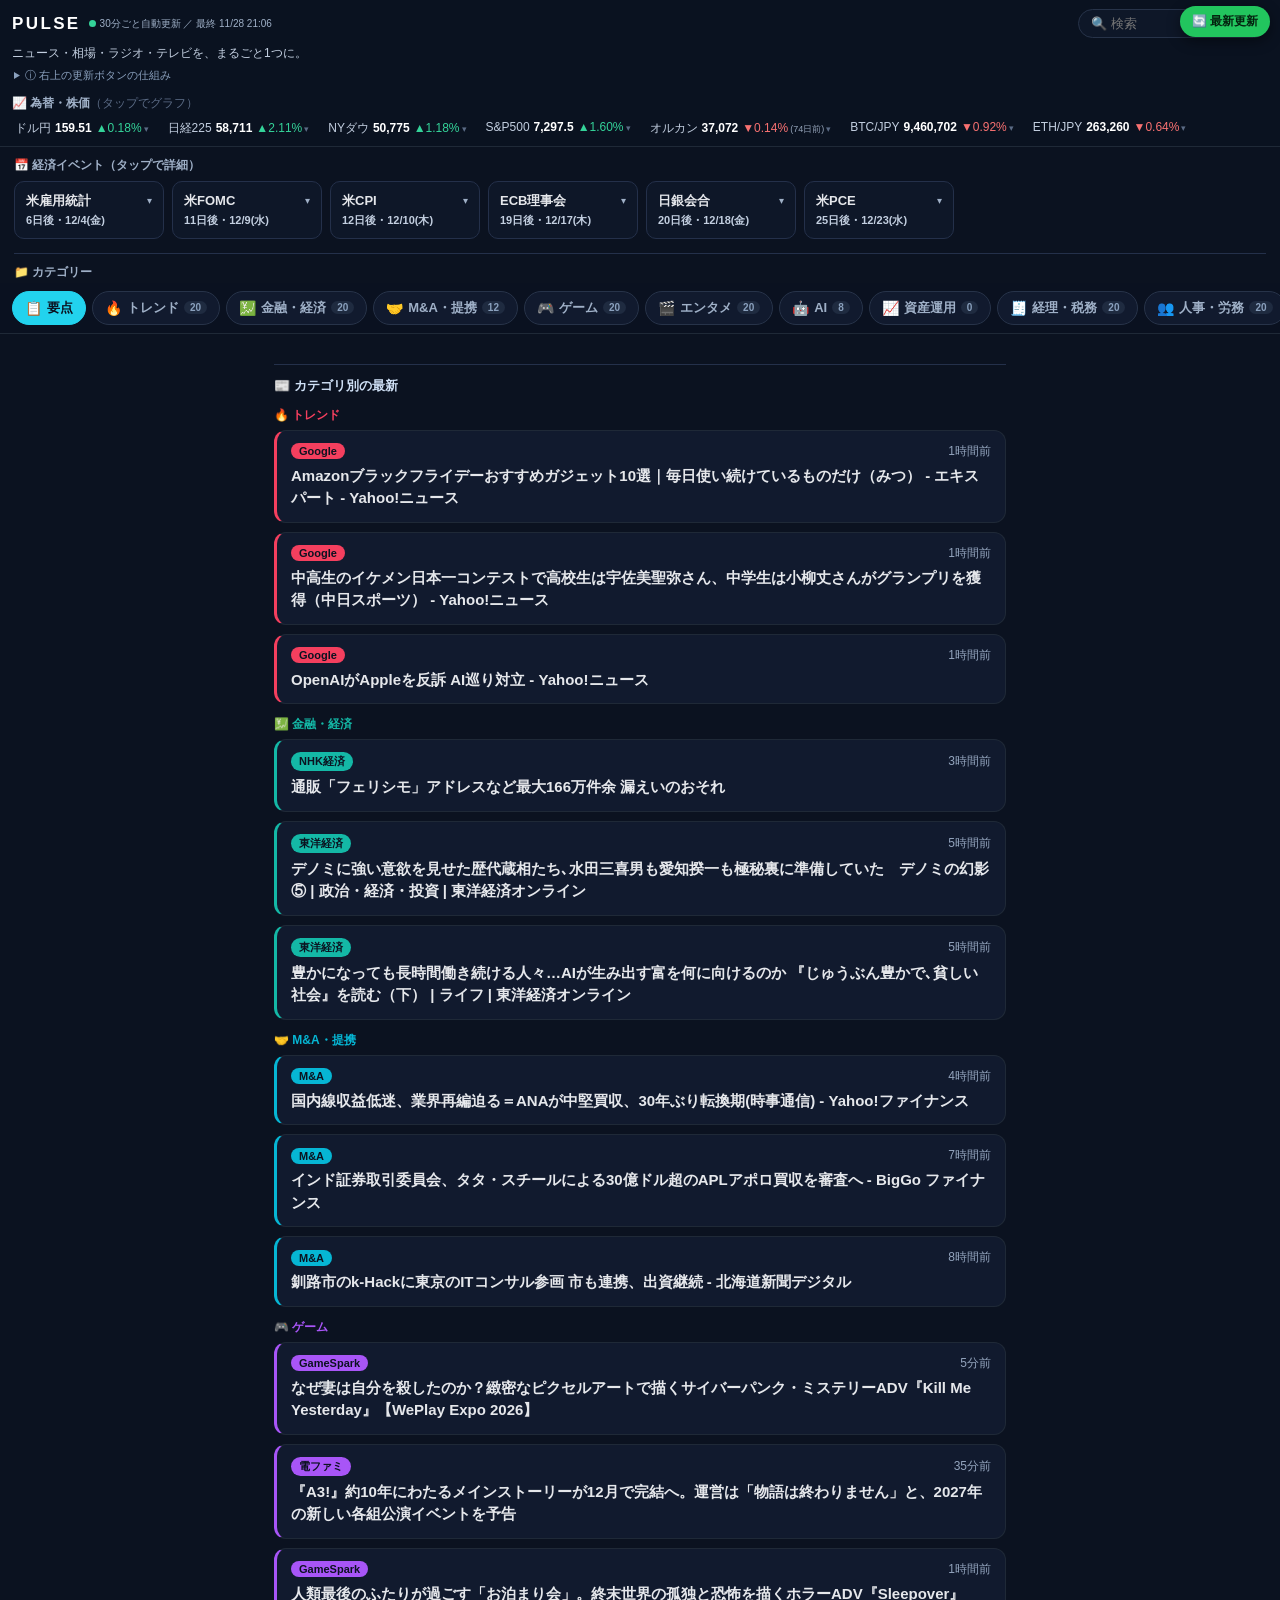
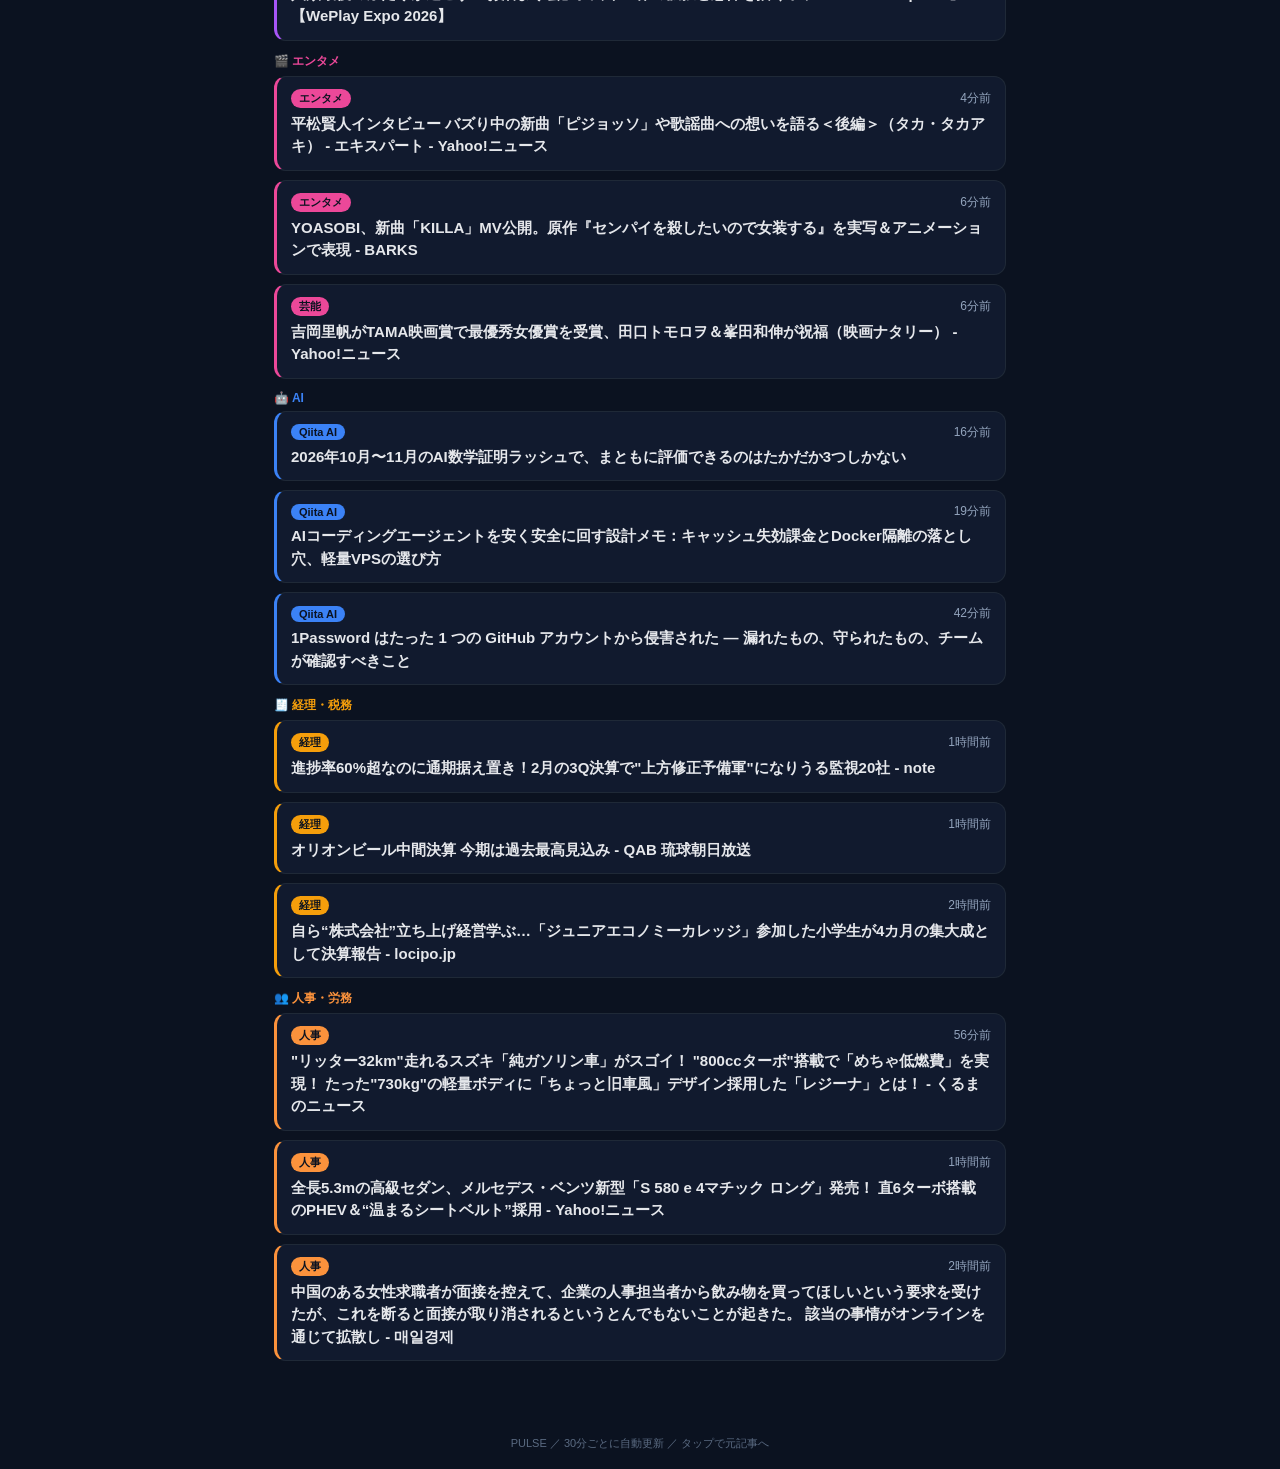
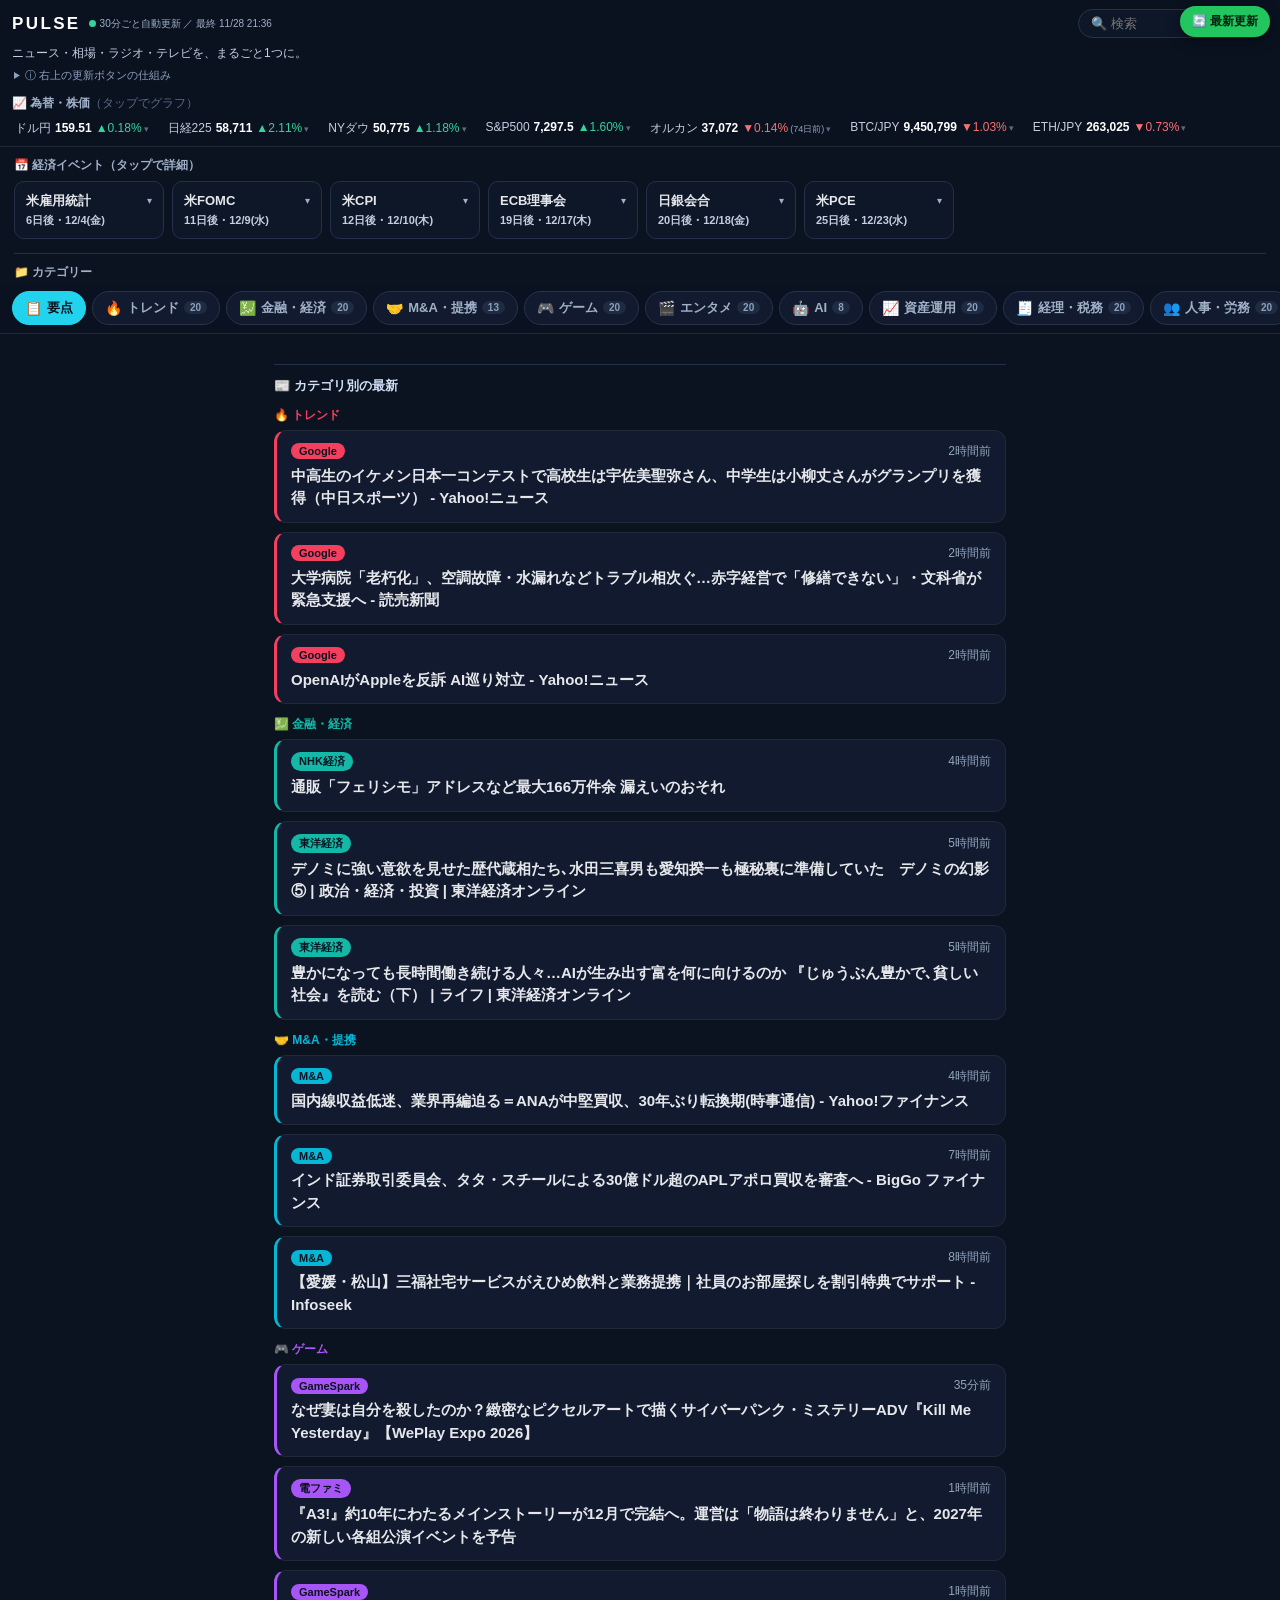
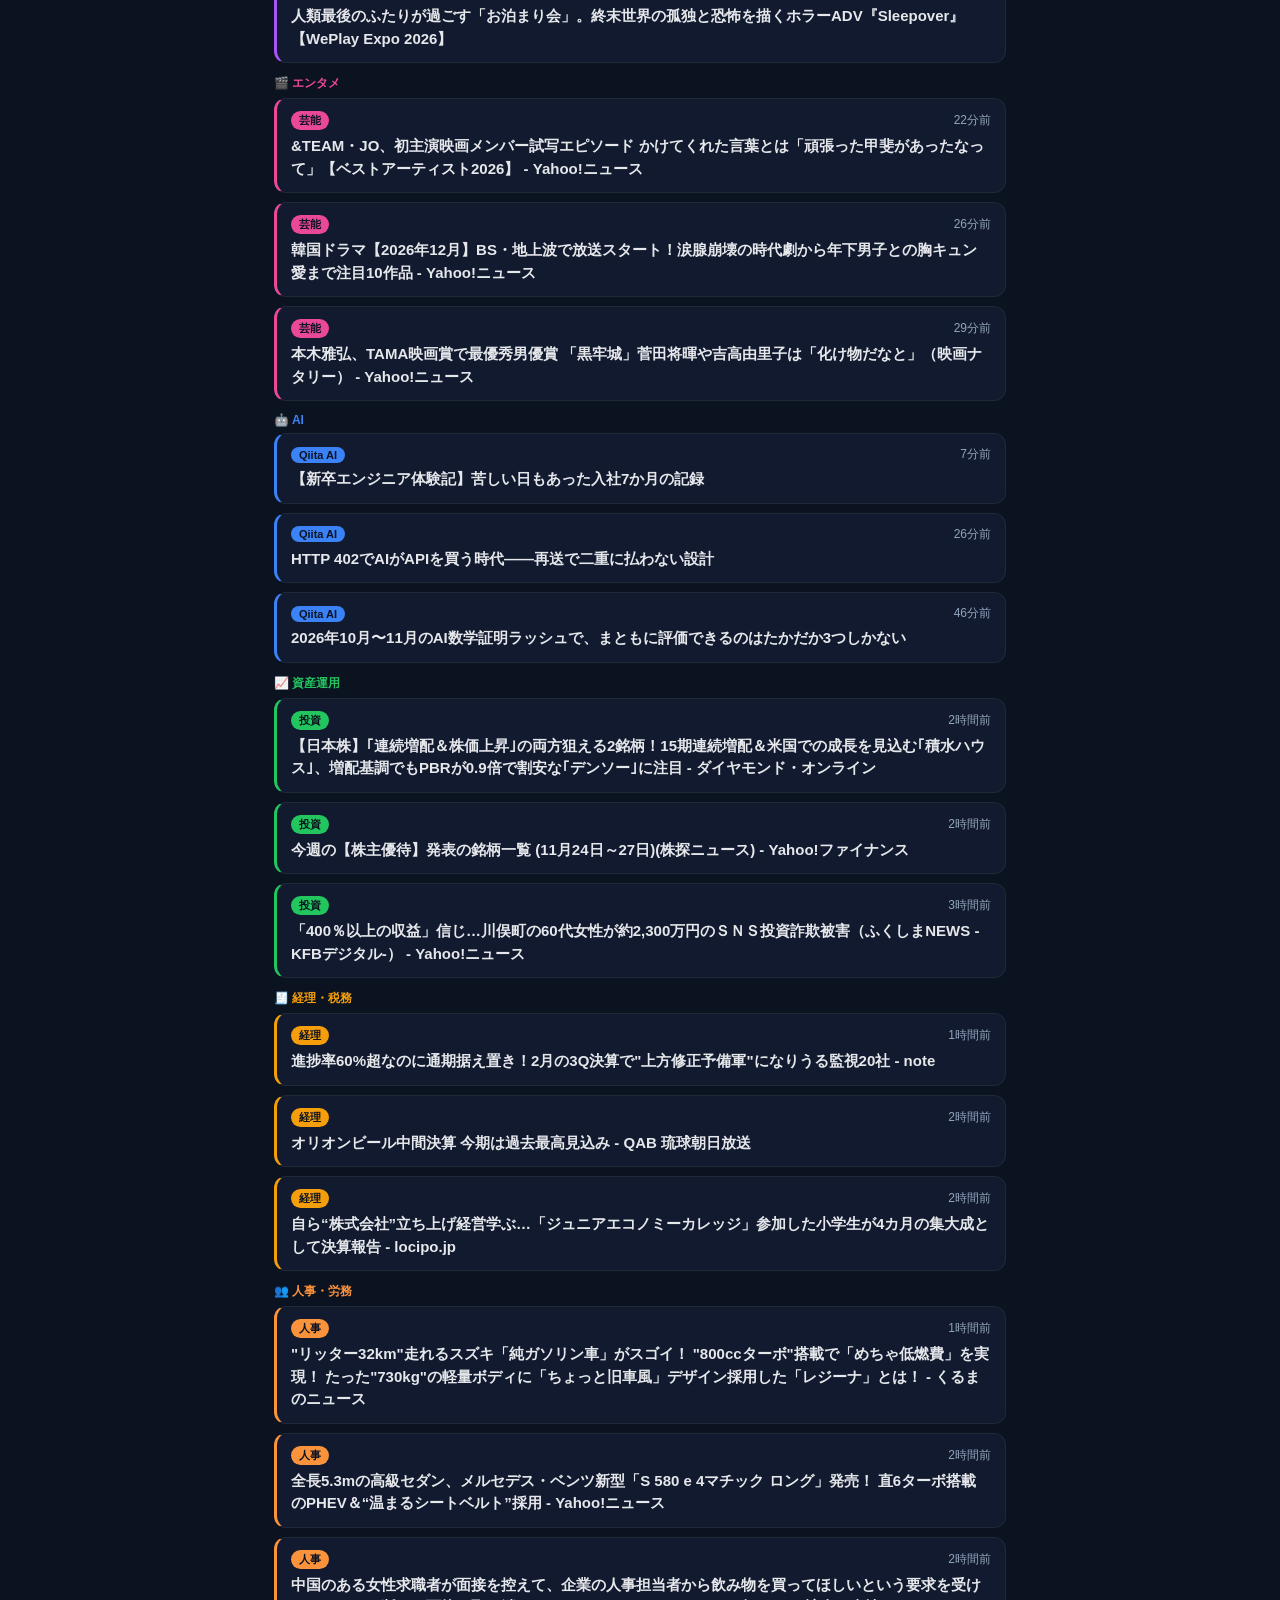
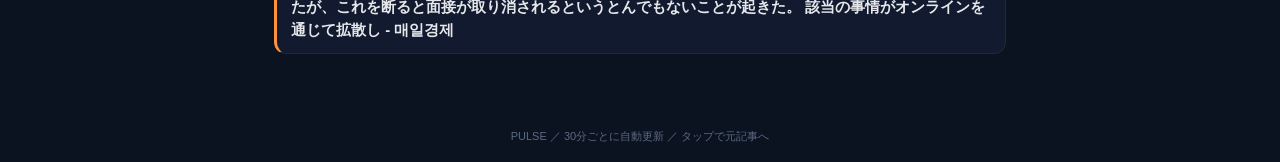
